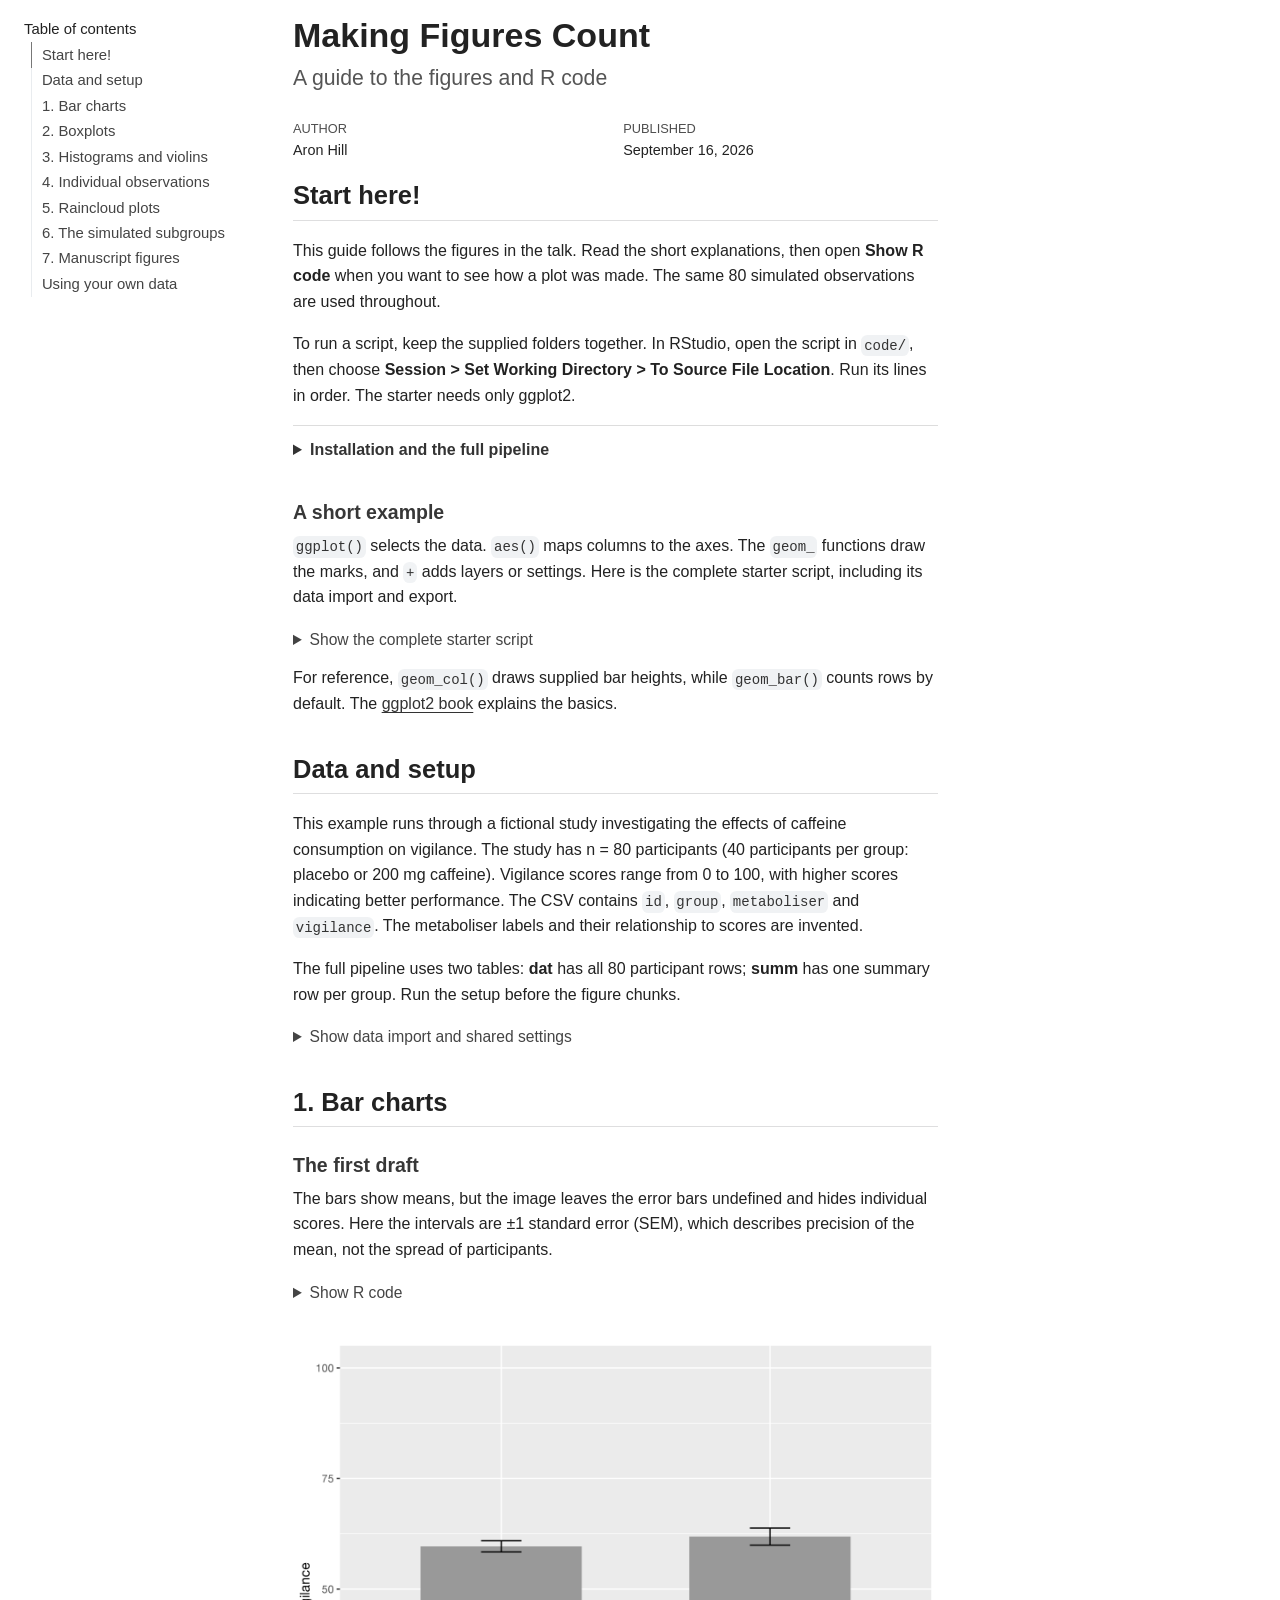
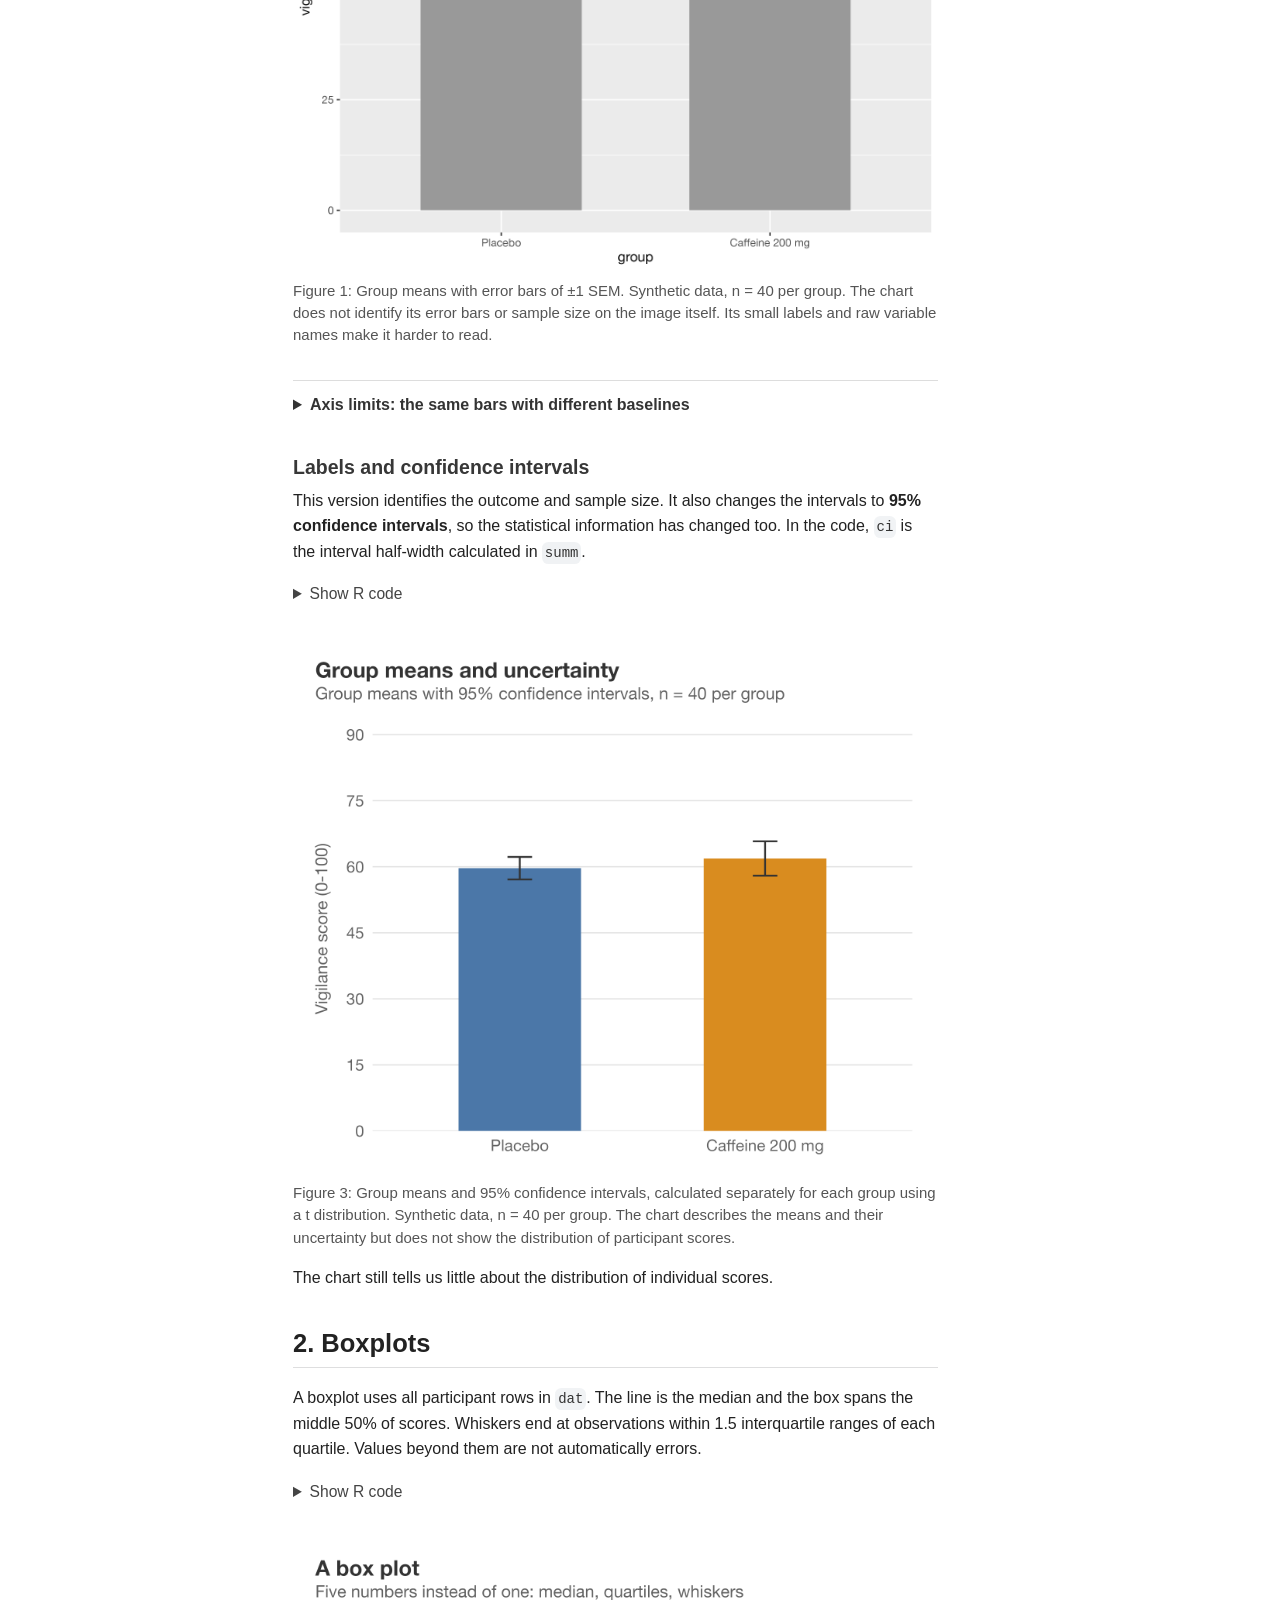
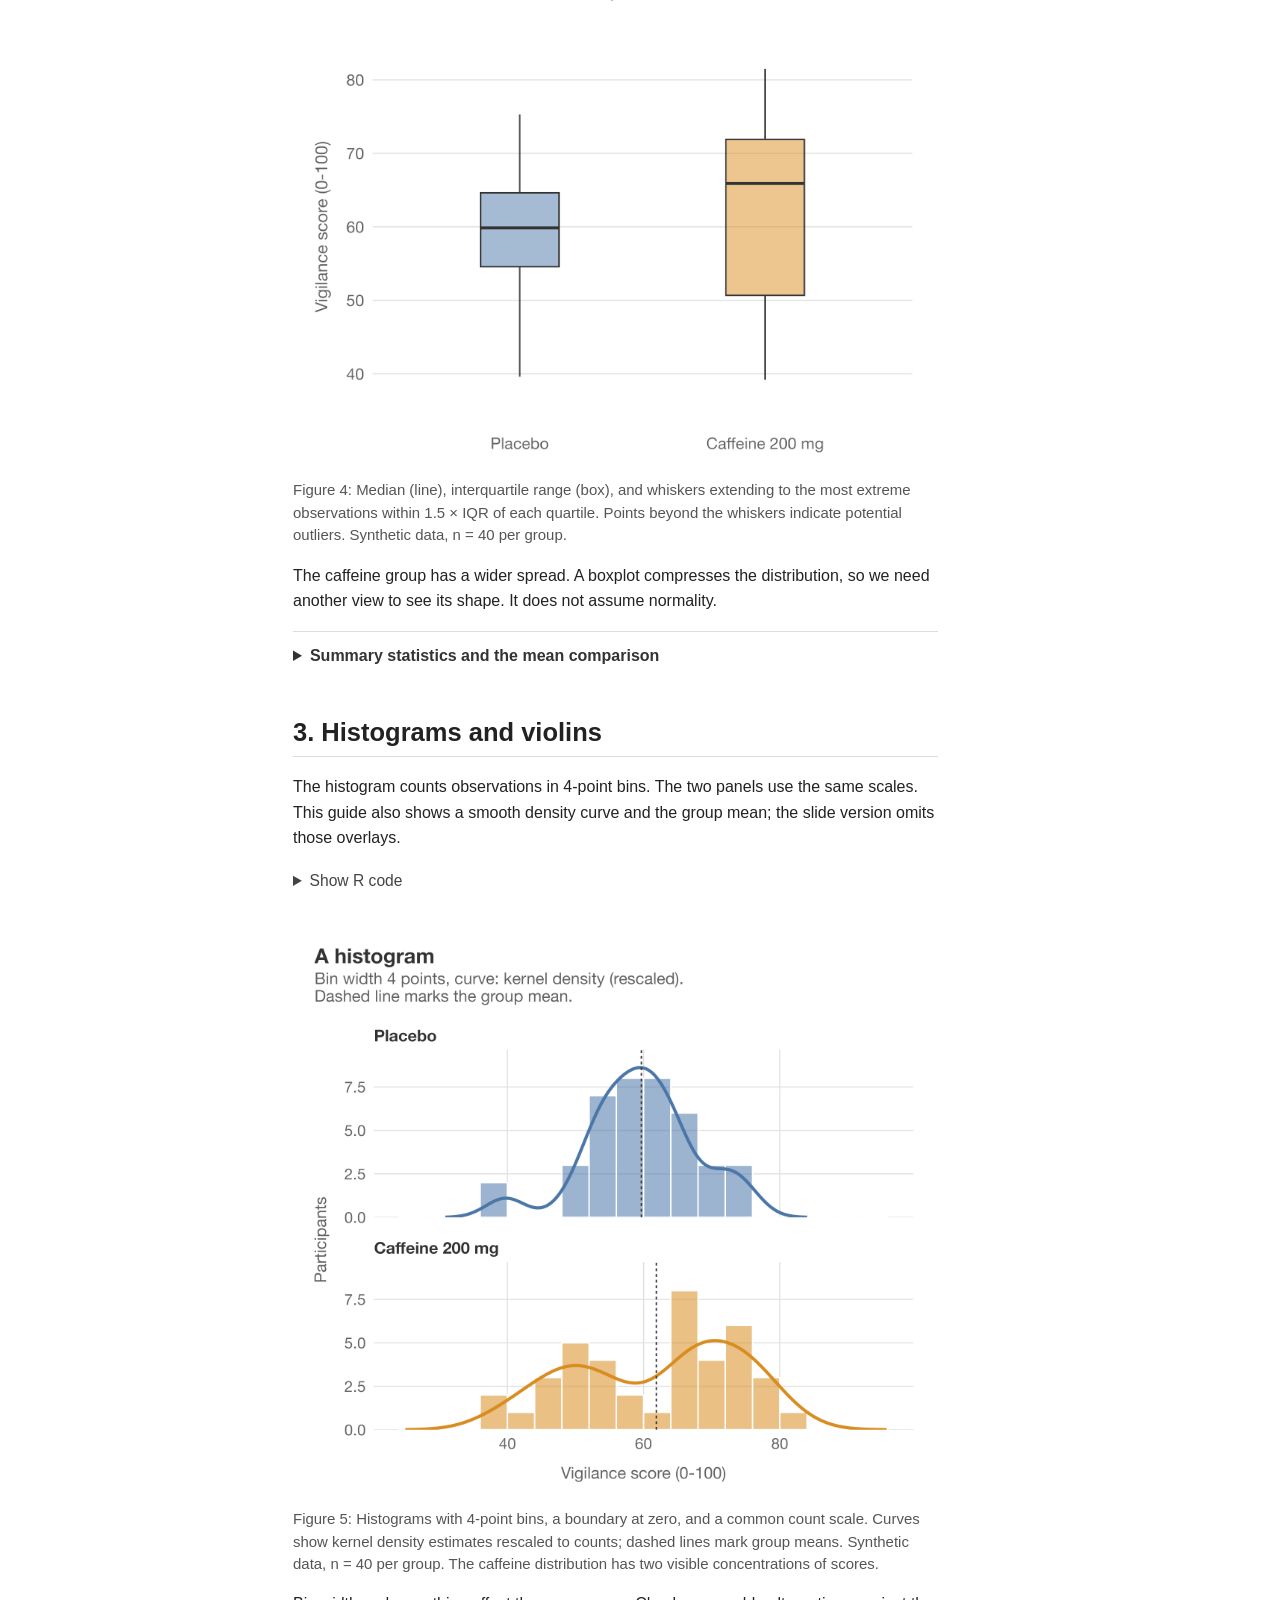
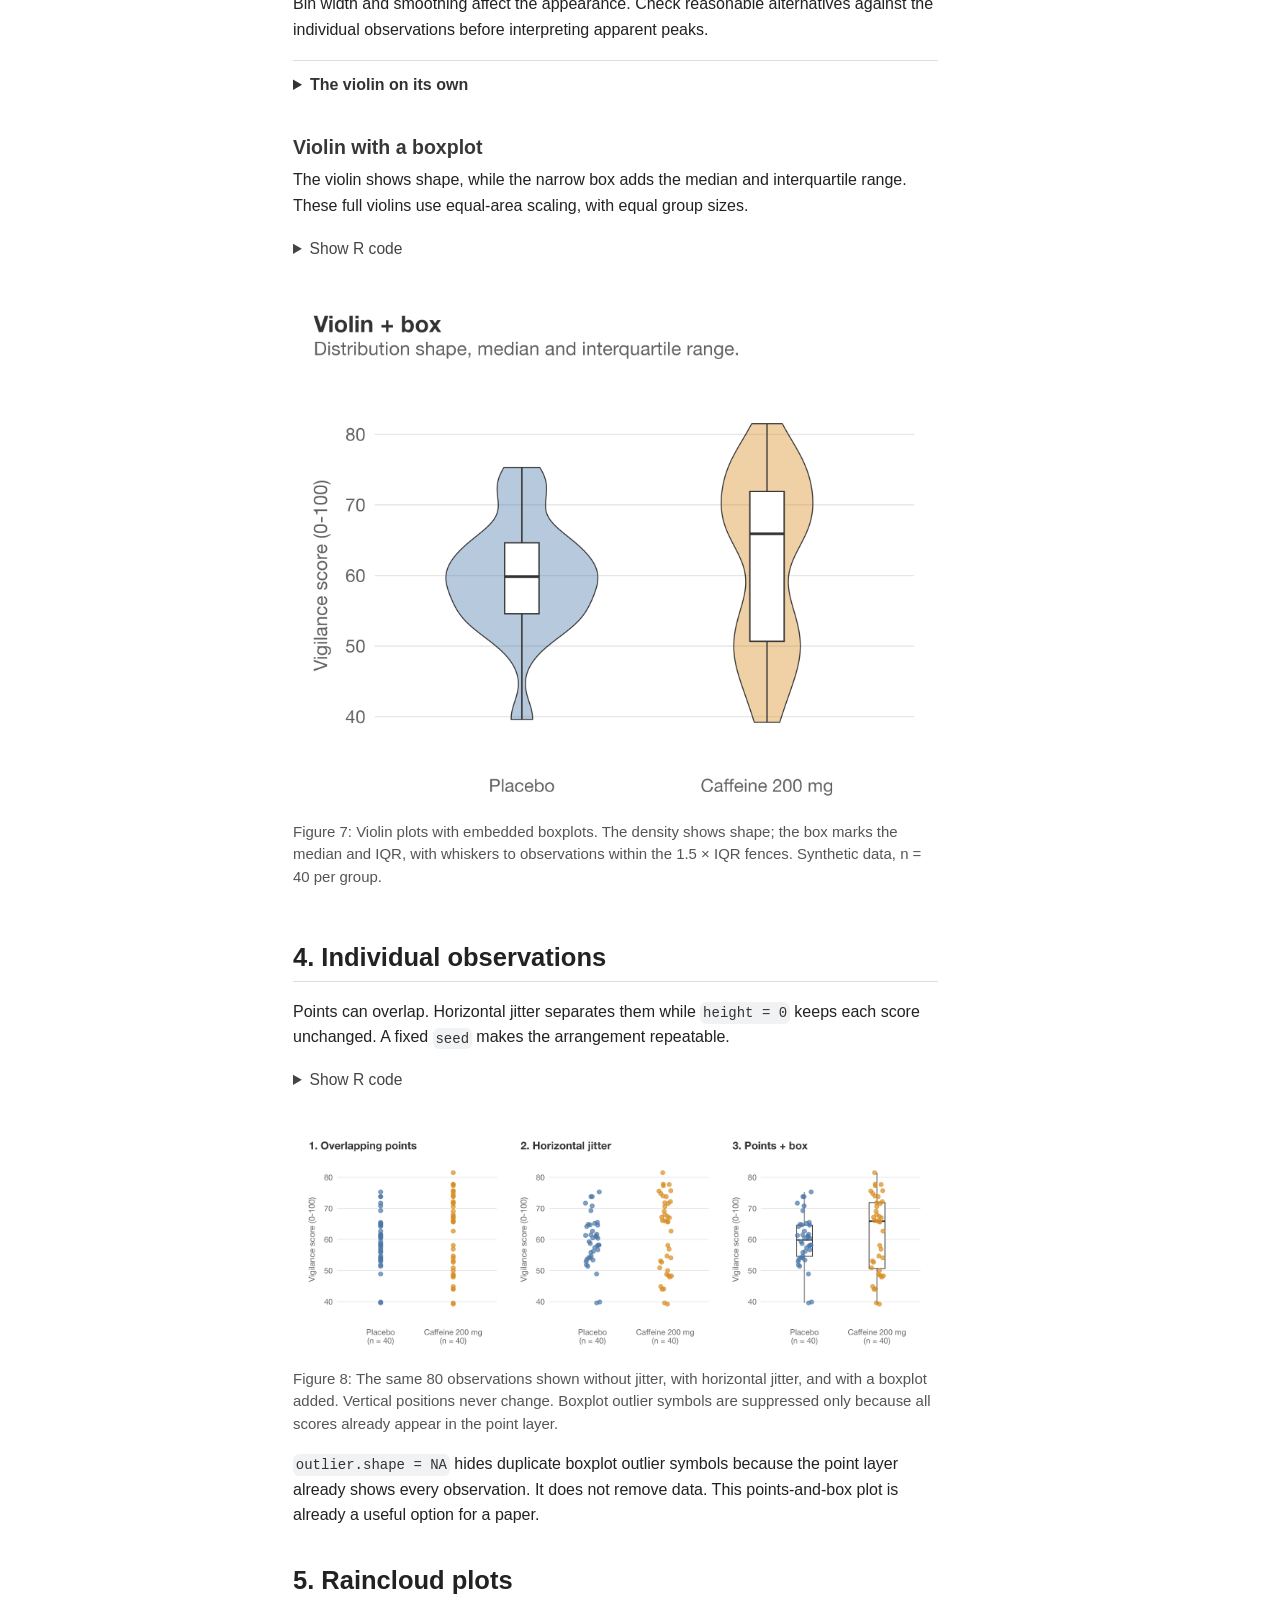
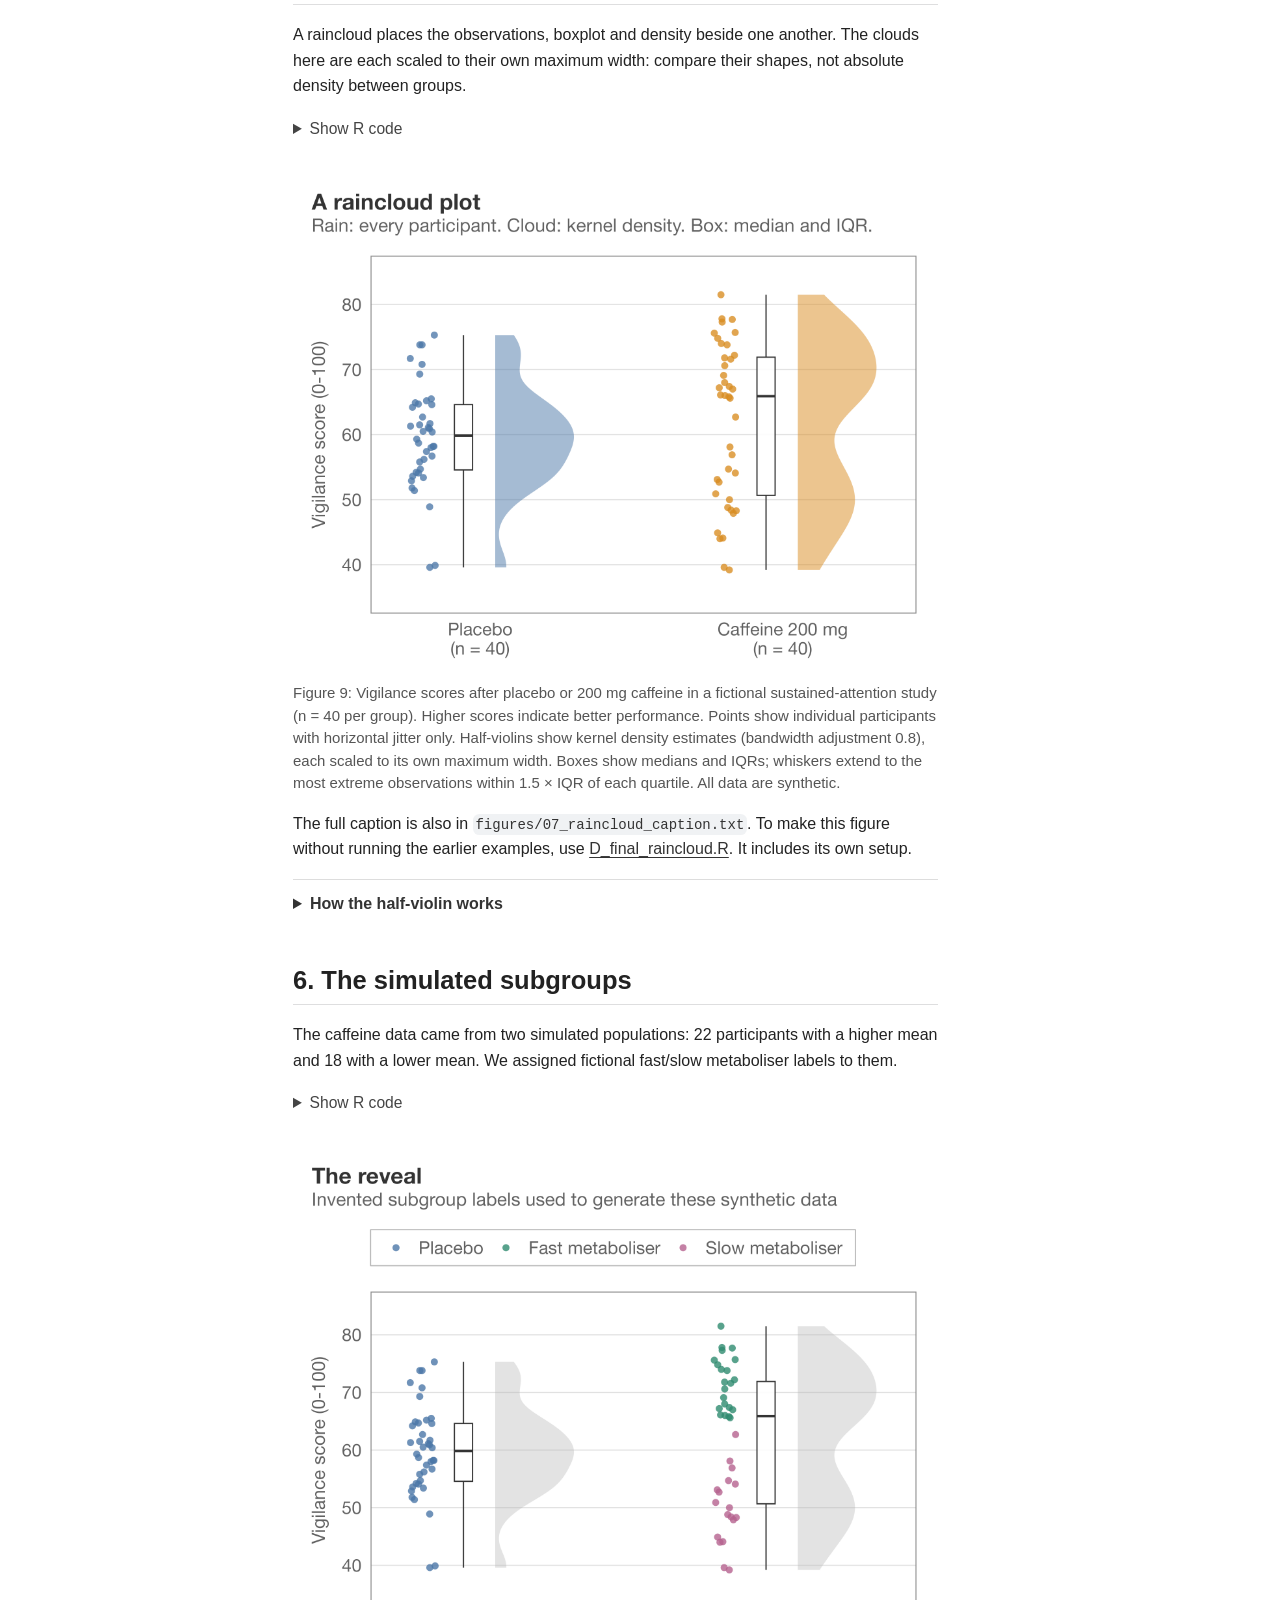
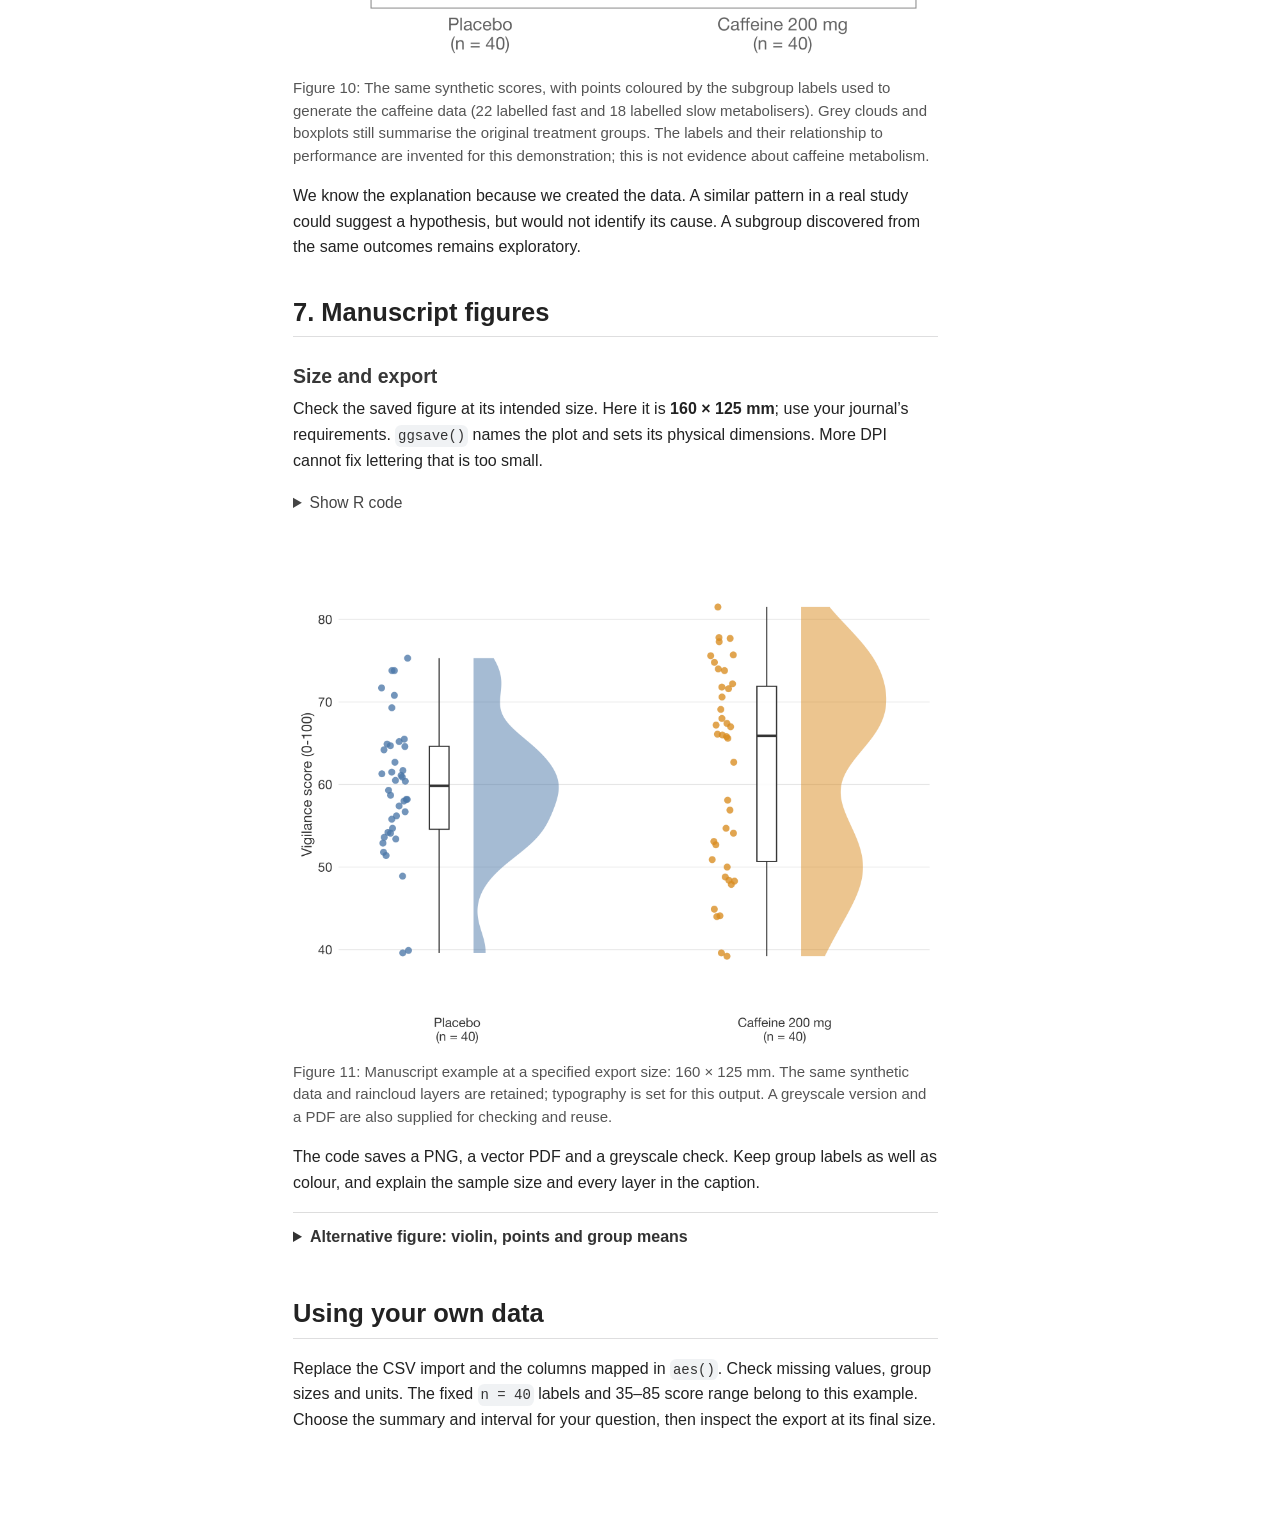
==== code/B_Figure_Pipeline.html @ 091386e8 "Add files via upload Add presentation materials and figure guide" ====
<!DOCTYPE html>
<html xmlns="http://www.w3.org/1999/xhtml" lang="en" xml:lang="en"><head>

<meta charset="utf-8">
<meta name="generator" content="quarto-1.10.18">

<meta name="viewport" content="width=device-width, initial-scale=1.0, user-scalable=yes">

<meta name="author" content="Aron Hill">
<meta name="dcterms.date" content="2026-09-16">

<title>Making Figures Count</title>
<style>

span.smallcaps{font-variant: small-caps;}
div.columns{display: flex; gap: 1.5em;}
div.column{flex: auto;}
@media screen {
div.columns{gap: min(4vw, 1.5em);}
div.column{overflow-x: auto;}
}
div.hanging-indent{margin-left: 1.5em; text-indent: -1.5em;}
ul.task-list{list-style: none;}
ul.task-list li input[type="checkbox"] {
width: 0.8em;
margin: 0 0.8em 0.2em -1em;  vertical-align: middle;
}

html { -webkit-text-size-adjust: 100%; }
pre > code.sourceCode { white-space: pre; position: relative; }
pre > code.sourceCode > span { display: inline-block; line-height: 1.25; }
pre > code.sourceCode > span:empty { height: 1.2em; }
.sourceCode { overflow: visible; }
code.sourceCode > span { color: inherit; text-decoration: inherit; }
div.sourceCode { margin: 1em 0; }
pre.sourceCode { margin: 0; }
@media screen {
div.sourceCode { overflow: auto; }
}
@media print {
pre > code.sourceCode { white-space: pre-wrap; }
pre > code.sourceCode > span { text-indent: -5em; padding-left: 5em; }
}
pre.numberSource code
{ counter-reset: source-line 0; }
pre.numberSource code > span
{ position: relative; left: -4em; counter-increment: source-line; }
pre.numberSource code > span > a:first-child::before
{ content: counter(source-line);
position: relative; left: -1em; text-align: right; vertical-align: baseline;
border: none; display: inline-block;
-webkit-touch-callout: none; -webkit-user-select: none;
-khtml-user-select: none; -moz-user-select: none;
-ms-user-select: none; user-select: none;
padding: 0 4px; width: 4em;
}
pre.numberSource { margin-left: 3em; padding-left: 4px; }
div.sourceCode
{ }
@media screen {
pre > code.sourceCode > span > a:first-child::before { text-decoration: underline; }
}
</style>


<script>/*!
 * clipboard.js v2.0.11
 * https://clipboardjs.com/
 *
 * Licensed MIT © Zeno Rocha
 */
!function(t,e){"object"==typeof exports&&"object"==typeof module?module.exports=e():"function"==typeof define&&define.amd?define([],e):"object"==typeof exports?exports.ClipboardJS=e():t.ClipboardJS=e()}(this,function(){return n={686:function(t,e,n){"use strict";n.d(e,{default:function(){return b}});var e=n(279),i=n.n(e),e=n(370),u=n.n(e),e=n(817),r=n.n(e);function c(t){try{return document.execCommand(t)}catch(t){return}}var a=function(t){t=r()(t);return c("cut"),t};function o(t,e){var n,o,t=(n=t,o="rtl"===document.documentElement.getAttribute("dir"),(t=document.createElement("textarea")).style.fontSize="12pt",t.style.border="0",t.style.padding="0",t.style.margin="0",t.style.position="absolute",t.style[o?"right":"left"]="-9999px",o=window.pageYOffset||document.documentElement.scrollTop,t.style.top="".concat(o,"px"),t.setAttribute("readonly",""),t.value=n,t);return e.container.appendChild(t),e=r()(t),c("copy"),t.remove(),e}var f=function(t){var e=1<arguments.length&&void 0!==arguments[1]?arguments[1]:{container:document.body},n="";return"string"==typeof t?n=o(t,e):t instanceof HTMLInputElement&&!["text","search","url","tel","password"].includes(null==t?void 0:t.type)?n=o(t.value,e):(n=r()(t),c("copy")),n};function l(t){return(l="function"==typeof Symbol&&"symbol"==typeof Symbol.iterator?function(t){return typeof t}:function(t){return t&&"function"==typeof Symbol&&t.constructor===Symbol&&t!==Symbol.prototype?"symbol":typeof t})(t)}var s=function(){var t=0<arguments.length&&void 0!==arguments[0]?arguments[0]:{},e=t.action,n=void 0===e?"copy":e,o=t.container,e=t.target,t=t.text;if("copy"!==n&&"cut"!==n)throw new Error('Invalid "action" value, use either "copy" or "cut"');if(void 0!==e){if(!e||"object"!==l(e)||1!==e.nodeType)throw new Error('Invalid "target" value, use a valid Element');if("copy"===n&&e.hasAttribute("disabled"))throw new Error('Invalid "target" attribute. Please use "readonly" instead of "disabled" attribute');if("cut"===n&&(e.hasAttribute("readonly")||e.hasAttribute("disabled")))throw new Error('Invalid "target" attribute. You can\'t cut text from elements with "readonly" or "disabled" attributes')}return t?f(t,{container:o}):e?"cut"===n?a(e):f(e,{container:o}):void 0};function p(t){return(p="function"==typeof Symbol&&"symbol"==typeof Symbol.iterator?function(t){return typeof t}:function(t){return t&&"function"==typeof Symbol&&t.constructor===Symbol&&t!==Symbol.prototype?"symbol":typeof t})(t)}function d(t,e){for(var n=0;n<e.length;n++){var o=e[n];o.enumerable=o.enumerable||!1,o.configurable=!0,"value"in o&&(o.writable=!0),Object.defineProperty(t,o.key,o)}}function y(t,e){return(y=Object.setPrototypeOf||function(t,e){return t.__proto__=e,t})(t,e)}function h(n){var o=function(){if("undefined"==typeof Reflect||!Reflect.construct)return!1;if(Reflect.construct.sham)return!1;if("function"==typeof Proxy)return!0;try{return Date.prototype.toString.call(Reflect.construct(Date,[],function(){})),!0}catch(t){return!1}}();return function(){var t,e=v(n);return t=o?(t=v(this).constructor,Reflect.construct(e,arguments,t)):e.apply(this,arguments),e=this,!(t=t)||"object"!==p(t)&&"function"!=typeof t?function(t){if(void 0!==t)return t;throw new ReferenceError("this hasn't been initialised - super() hasn't been called")}(e):t}}function v(t){return(v=Object.setPrototypeOf?Object.getPrototypeOf:function(t){return t.__proto__||Object.getPrototypeOf(t)})(t)}function m(t,e){t="data-clipboard-".concat(t);if(e.hasAttribute(t))return e.getAttribute(t)}var b=function(){!function(t,e){if("function"!=typeof e&&null!==e)throw new TypeError("Super expression must either be null or a function");t.prototype=Object.create(e&&e.prototype,{constructor:{value:t,writable:!0,configurable:!0}}),e&&y(t,e)}(r,i());var t,e,n,o=h(r);function r(t,e){var n;return function(t){if(!(t instanceof r))throw new TypeError("Cannot call a class as a function")}(this),(n=o.call(this)).resolveOptions(e),n.listenClick(t),n}return t=r,n=[{key:"copy",value:function(t){var e=1<arguments.length&&void 0!==arguments[1]?arguments[1]:{container:document.body};return f(t,e)}},{key:"cut",value:function(t){return a(t)}},{key:"isSupported",value:function(){var t=0<arguments.length&&void 0!==arguments[0]?arguments[0]:["copy","cut"],t="string"==typeof t?[t]:t,e=!!document.queryCommandSupported;return t.forEach(function(t){e=e&&!!document.queryCommandSupported(t)}),e}}],(e=[{key:"resolveOptions",value:function(){var t=0<arguments.length&&void 0!==arguments[0]?arguments[0]:{};this.action="function"==typeof t.action?t.action:this.defaultAction,this.target="function"==typeof t.target?t.target:this.defaultTarget,this.text="function"==typeof t.text?t.text:this.defaultText,this.container="object"===p(t.container)?t.container:document.body}},{key:"listenClick",value:function(t){var e=this;this.listener=u()(t,"click",function(t){return e.onClick(t)})}},{key:"onClick",value:function(t){var e=t.delegateTarget||t.currentTarget,n=this.action(e)||"copy",t=s({action:n,container:this.container,target:this.target(e),text:this.text(e)});this.emit(t?"success":"error",{action:n,text:t,trigger:e,clearSelection:function(){e&&e.focus(),window.getSelection().removeAllRanges()}})}},{key:"defaultAction",value:function(t){return m("action",t)}},{key:"defaultTarget",value:function(t){t=m("target",t);if(t)return document.querySelector(t)}},{key:"defaultText",value:function(t){return m("text",t)}},{key:"destroy",value:function(){this.listener.destroy()}}])&&d(t.prototype,e),n&&d(t,n),r}()},828:function(t){var e;"undefined"==typeof Element||Element.prototype.matches||((e=Element.prototype).matches=e.matchesSelector||e.mozMatchesSelector||e.msMatchesSelector||e.oMatchesSelector||e.webkitMatchesSelector),t.exports=function(t,e){for(;t&&9!==t.nodeType;){if("function"==typeof t.matches&&t.matches(e))return t;t=t.parentNode}}},438:function(t,e,n){var u=n(828);function i(t,e,n,o,r){var i=function(e,n,t,o){return function(t){t.delegateTarget=u(t.target,n),t.delegateTarget&&o.call(e,t)}}.apply(this,arguments);return t.addEventListener(n,i,r),{destroy:function(){t.removeEventListener(n,i,r)}}}t.exports=function(t,e,n,o,r){return"function"==typeof t.addEventListener?i.apply(null,arguments):"function"==typeof n?i.bind(null,document).apply(null,arguments):("string"==typeof t&&(t=document.querySelectorAll(t)),Array.prototype.map.call(t,function(t){return i(t,e,n,o,r)}))}},879:function(t,n){n.node=function(t){return void 0!==t&&t instanceof HTMLElement&&1===t.nodeType},n.nodeList=function(t){var e=Object.prototype.toString.call(t);return void 0!==t&&("[object NodeList]"===e||"[object HTMLCollection]"===e)&&"length"in t&&(0===t.length||n.node(t[0]))},n.string=function(t){return"string"==typeof t||t instanceof String},n.fn=function(t){return"[object Function]"===Object.prototype.toString.call(t)}},370:function(t,e,n){var f=n(879),l=n(438);t.exports=function(t,e,n){if(!t&&!e&&!n)throw new Error("Missing required arguments");if(!f.string(e))throw new TypeError("Second argument must be a String");if(!f.fn(n))throw new TypeError("Third argument must be a Function");if(f.node(t))return c=e,a=n,(u=t).addEventListener(c,a),{destroy:function(){u.removeEventListener(c,a)}};if(f.nodeList(t))return o=t,r=e,i=n,Array.prototype.forEach.call(o,function(t){t.addEventListener(r,i)}),{destroy:function(){Array.prototype.forEach.call(o,function(t){t.removeEventListener(r,i)})}};if(f.string(t))return t=t,e=e,n=n,l(document.body,t,e,n);throw new TypeError("First argument must be a String, HTMLElement, HTMLCollection, or NodeList");var o,r,i,u,c,a}},817:function(t){t.exports=function(t){var e,n="SELECT"===t.nodeName?(t.focus(),t.value):"INPUT"===t.nodeName||"TEXTAREA"===t.nodeName?((e=t.hasAttribute("readonly"))||t.setAttribute("readonly",""),t.select(),t.setSelectionRange(0,t.value.length),e||t.removeAttribute("readonly"),t.value):(t.hasAttribute("contenteditable")&&t.focus(),n=window.getSelection(),(e=document.createRange()).selectNodeContents(t),n.removeAllRanges(),n.addRange(e),n.toString());return n}},279:function(t){function e(){}e.prototype={on:function(t,e,n){var o=this.e||(this.e={});return(o[t]||(o[t]=[])).push({fn:e,ctx:n}),this},once:function(t,e,n){var o=this;function r(){o.off(t,r),e.apply(n,arguments)}return r._=e,this.on(t,r,n)},emit:function(t){for(var e=[].slice.call(arguments,1),n=((this.e||(this.e={}))[t]||[]).slice(),o=0,r=n.length;o<r;o++)n[o].fn.apply(n[o].ctx,e);return this},off:function(t,e){var n=this.e||(this.e={}),o=n[t],r=[];if(o&&e)for(var i=0,u=o.length;i<u;i++)o[i].fn!==e&&o[i].fn._!==e&&r.push(o[i]);return r.length?n[t]=r:delete n[t],this}},t.exports=e,t.exports.TinyEmitter=e}},r={},o.n=function(t){var e=t&&t.__esModule?function(){return t.default}:function(){return t};return o.d(e,{a:e}),e},o.d=function(t,e){for(var n in e)o.o(e,n)&&!o.o(t,n)&&Object.defineProperty(t,n,{enumerable:!0,get:e[n]})},o.o=function(t,e){return Object.prototype.hasOwnProperty.call(t,e)},o(686).default;function o(t){if(r[t])return r[t].exports;var e=r[t]={exports:{}};return n[t](e,e.exports,o),e.exports}var n,r});</script>
<script src="[data-uri]" type="module"></script>
<script src="[data-uri]" type="module"></script>
<script>/**
 * @popperjs/core v2.11.7 - MIT License
 */

!function(e,t){"object"==typeof exports&&"undefined"!=typeof module?t(exports):"function"==typeof define&&define.amd?define(["exports"],t):t((e="undefined"!=typeof globalThis?globalThis:e||self).Popper={})}(this,(function(e){"use strict";function t(e){if(null==e)return window;if("[object Window]"!==e.toString()){var t=e.ownerDocument;return t&&t.defaultView||window}return e}function n(e){return e instanceof t(e).Element||e instanceof Element}function r(e){return e instanceof t(e).HTMLElement||e instanceof HTMLElement}function o(e){return"undefined"!=typeof ShadowRoot&&(e instanceof t(e).ShadowRoot||e instanceof ShadowRoot)}var i=Math.max,a=Math.min,s=Math.round;function f(){var e=navigator.userAgentData;return null!=e&&e.brands&&Array.isArray(e.brands)?e.brands.map((function(e){return e.brand+"/"+e.version})).join(" "):navigator.userAgent}function c(){return!/^((?!chrome|android).)*safari/i.test(f())}function p(e,o,i){void 0===o&&(o=!1),void 0===i&&(i=!1);var a=e.getBoundingClientRect(),f=1,p=1;o&&r(e)&&(f=e.offsetWidth>0&&s(a.width)/e.offsetWidth||1,p=e.offsetHeight>0&&s(a.height)/e.offsetHeight||1);var u=(n(e)?t(e):window).visualViewport,l=!c()&&i,d=(a.left+(l&&u?u.offsetLeft:0))/f,h=(a.top+(l&&u?u.offsetTop:0))/p,m=a.width/f,v=a.height/p;return{width:m,height:v,top:h,right:d+m,bottom:h+v,left:d,x:d,y:h}}function u(e){var n=t(e);return{scrollLeft:n.pageXOffset,scrollTop:n.pageYOffset}}function l(e){return e?(e.nodeName||"").toLowerCase():null}function d(e){return((n(e)?e.ownerDocument:e.document)||window.document).documentElement}function h(e){return p(d(e)).left+u(e).scrollLeft}function m(e){return t(e).getComputedStyle(e)}function v(e){var t=m(e),n=t.overflow,r=t.overflowX,o=t.overflowY;return/auto|scroll|overlay|hidden/.test(n+o+r)}function y(e,n,o){void 0===o&&(o=!1);var i,a,f=r(n),c=r(n)&&function(e){var t=e.getBoundingClientRect(),n=s(t.width)/e.offsetWidth||1,r=s(t.height)/e.offsetHeight||1;return 1!==n||1!==r}(n),m=d(n),y=p(e,c,o),g={scrollLeft:0,scrollTop:0},b={x:0,y:0};return(f||!f&&!o)&&(("body"!==l(n)||v(m))&&(g=(i=n)!==t(i)&&r(i)?{scrollLeft:(a=i).scrollLeft,scrollTop:a.scrollTop}:u(i)),r(n)?((b=p(n,!0)).x+=n.clientLeft,b.y+=n.clientTop):m&&(b.x=h(m))),{x:y.left+g.scrollLeft-b.x,y:y.top+g.scrollTop-b.y,width:y.width,height:y.height}}function g(e){var t=p(e),n=e.offsetWidth,r=e.offsetHeight;return Math.abs(t.width-n)<=1&&(n=t.width),Math.abs(t.height-r)<=1&&(r=t.height),{x:e.offsetLeft,y:e.offsetTop,width:n,height:r}}function b(e){return"html"===l(e)?e:e.assignedSlot||e.parentNode||(o(e)?e.host:null)||d(e)}function x(e){return["html","body","#document"].indexOf(l(e))>=0?e.ownerDocument.body:r(e)&&v(e)?e:x(b(e))}function w(e,n){var r;void 0===n&&(n=[]);var o=x(e),i=o===(null==(r=e.ownerDocument)?void 0:r.body),a=t(o),s=i?[a].concat(a.visualViewport||[],v(o)?o:[]):o,f=n.concat(s);return i?f:f.concat(w(b(s)))}function O(e){return["table","td","th"].indexOf(l(e))>=0}function j(e){return r(e)&&"fixed"!==m(e).position?e.offsetParent:null}function E(e){for(var n=t(e),i=j(e);i&&O(i)&&"static"===m(i).position;)i=j(i);return i&&("html"===l(i)||"body"===l(i)&&"static"===m(i).position)?n:i||function(e){var t=/firefox/i.test(f());if(/Trident/i.test(f())&&r(e)&&"fixed"===m(e).position)return null;var n=b(e);for(o(n)&&(n=n.host);r(n)&&["html","body"].indexOf(l(n))<0;){var i=m(n);if("none"!==i.transform||"none"!==i.perspective||"paint"===i.contain||-1!==["transform","perspective"].indexOf(i.willChange)||t&&"filter"===i.willChange||t&&i.filter&&"none"!==i.filter)return n;n=n.parentNode}return null}(e)||n}var D="top",A="bottom",L="right",P="left",M="auto",k=[D,A,L,P],W="start",B="end",H="viewport",T="popper",R=k.reduce((function(e,t){return e.concat([t+"-"+W,t+"-"+B])}),[]),S=[].concat(k,[M]).reduce((function(e,t){return e.concat([t,t+"-"+W,t+"-"+B])}),[]),V=["beforeRead","read","afterRead","beforeMain","main","afterMain","beforeWrite","write","afterWrite"];function q(e){var t=new Map,n=new Set,r=[];function o(e){n.add(e.name),[].concat(e.requires||[],e.requiresIfExists||[]).forEach((function(e){if(!n.has(e)){var r=t.get(e);r&&o(r)}})),r.push(e)}return e.forEach((function(e){t.set(e.name,e)})),e.forEach((function(e){n.has(e.name)||o(e)})),r}function C(e){return e.split("-")[0]}function N(e,t){var n=t.getRootNode&&t.getRootNode();if(e.contains(t))return!0;if(n&&o(n)){var r=t;do{if(r&&e.isSameNode(r))return!0;r=r.parentNode||r.host}while(r)}return!1}function I(e){return Object.assign({},e,{left:e.x,top:e.y,right:e.x+e.width,bottom:e.y+e.height})}function _(e,r,o){return r===H?I(function(e,n){var r=t(e),o=d(e),i=r.visualViewport,a=o.clientWidth,s=o.clientHeight,f=0,p=0;if(i){a=i.width,s=i.height;var u=c();(u||!u&&"fixed"===n)&&(f=i.offsetLeft,p=i.offsetTop)}return{width:a,height:s,x:f+h(e),y:p}}(e,o)):n(r)?function(e,t){var n=p(e,!1,"fixed"===t);return n.top=n.top+e.clientTop,n.left=n.left+e.clientLeft,n.bottom=n.top+e.clientHeight,n.right=n.left+e.clientWidth,n.width=e.clientWidth,n.height=e.clientHeight,n.x=n.left,n.y=n.top,n}(r,o):I(function(e){var t,n=d(e),r=u(e),o=null==(t=e.ownerDocument)?void 0:t.body,a=i(n.scrollWidth,n.clientWidth,o?o.scrollWidth:0,o?o.clientWidth:0),s=i(n.scrollHeight,n.clientHeight,o?o.scrollHeight:0,o?o.clientHeight:0),f=-r.scrollLeft+h(e),c=-r.scrollTop;return"rtl"===m(o||n).direction&&(f+=i(n.clientWidth,o?o.clientWidth:0)-a),{width:a,height:s,x:f,y:c}}(d(e)))}function F(e,t,o,s){var f="clippingParents"===t?function(e){var t=w(b(e)),o=["absolute","fixed"].indexOf(m(e).position)>=0&&r(e)?E(e):e;return n(o)?t.filter((function(e){return n(e)&&N(e,o)&&"body"!==l(e)})):[]}(e):[].concat(t),c=[].concat(f,[o]),p=c[0],u=c.reduce((function(t,n){var r=_(e,n,s);return t.top=i(r.top,t.top),t.right=a(r.right,t.right),t.bottom=a(r.bottom,t.bottom),t.left=i(r.left,t.left),t}),_(e,p,s));return u.width=u.right-u.left,u.height=u.bottom-u.top,u.x=u.left,u.y=u.top,u}function U(e){return e.split("-")[1]}function z(e){return["top","bottom"].indexOf(e)>=0?"x":"y"}function X(e){var t,n=e.reference,r=e.element,o=e.placement,i=o?C(o):null,a=o?U(o):null,s=n.x+n.width/2-r.width/2,f=n.y+n.height/2-r.height/2;switch(i){case D:t={x:s,y:n.y-r.height};break;case A:t={x:s,y:n.y+n.height};break;case L:t={x:n.x+n.width,y:f};break;case P:t={x:n.x-r.width,y:f};break;default:t={x:n.x,y:n.y}}var c=i?z(i):null;if(null!=c){var p="y"===c?"height":"width";switch(a){case W:t[c]=t[c]-(n[p]/2-r[p]/2);break;case B:t[c]=t[c]+(n[p]/2-r[p]/2)}}return t}function Y(e){return Object.assign({},{top:0,right:0,bottom:0,left:0},e)}function G(e,t){return t.reduce((function(t,n){return t[n]=e,t}),{})}function J(e,t){void 0===t&&(t={});var r=t,o=r.placement,i=void 0===o?e.placement:o,a=r.strategy,s=void 0===a?e.strategy:a,f=r.boundary,c=void 0===f?"clippingParents":f,u=r.rootBoundary,l=void 0===u?H:u,h=r.elementContext,m=void 0===h?T:h,v=r.altBoundary,y=void 0!==v&&v,g=r.padding,b=void 0===g?0:g,x=Y("number"!=typeof b?b:G(b,k)),w=m===T?"reference":T,O=e.rects.popper,j=e.elements[y?w:m],E=F(n(j)?j:j.contextElement||d(e.elements.popper),c,l,s),P=p(e.elements.reference),M=X({reference:P,element:O,strategy:"absolute",placement:i}),W=I(Object.assign({},O,M)),B=m===T?W:P,R={top:E.top-B.top+x.top,bottom:B.bottom-E.bottom+x.bottom,left:E.left-B.left+x.left,right:B.right-E.right+x.right},S=e.modifiersData.offset;if(m===T&&S){var V=S[i];Object.keys(R).forEach((function(e){var t=[L,A].indexOf(e)>=0?1:-1,n=[D,A].indexOf(e)>=0?"y":"x";R[e]+=V[n]*t}))}return R}var K={placement:"bottom",modifiers:[],strategy:"absolute"};function Q(){for(var e=arguments.length,t=new Array(e),n=0;n<e;n++)t[n]=arguments[n];return!t.some((function(e){return!(e&&"function"==typeof e.getBoundingClientRect)}))}function Z(e){void 0===e&&(e={});var t=e,r=t.defaultModifiers,o=void 0===r?[]:r,i=t.defaultOptions,a=void 0===i?K:i;return function(e,t,r){void 0===r&&(r=a);var i,s,f={placement:"bottom",orderedModifiers:[],options:Object.assign({},K,a),modifiersData:{},elements:{reference:e,popper:t},attributes:{},styles:{}},c=[],p=!1,u={state:f,setOptions:function(r){var i="function"==typeof r?r(f.options):r;l(),f.options=Object.assign({},a,f.options,i),f.scrollParents={reference:n(e)?w(e):e.contextElement?w(e.contextElement):[],popper:w(t)};var s,p,d=function(e){var t=q(e);return V.reduce((function(e,n){return e.concat(t.filter((function(e){return e.phase===n})))}),[])}((s=[].concat(o,f.options.modifiers),p=s.reduce((function(e,t){var n=e[t.name];return e[t.name]=n?Object.assign({},n,t,{options:Object.assign({},n.options,t.options),data:Object.assign({},n.data,t.data)}):t,e}),{}),Object.keys(p).map((function(e){return p[e]}))));return f.orderedModifiers=d.filter((function(e){return e.enabled})),f.orderedModifiers.forEach((function(e){var t=e.name,n=e.options,r=void 0===n?{}:n,o=e.effect;if("function"==typeof o){var i=o({state:f,name:t,instance:u,options:r}),a=function(){};c.push(i||a)}})),u.update()},forceUpdate:function(){if(!p){var e=f.elements,t=e.reference,n=e.popper;if(Q(t,n)){f.rects={reference:y(t,E(n),"fixed"===f.options.strategy),popper:g(n)},f.reset=!1,f.placement=f.options.placement,f.orderedModifiers.forEach((function(e){return f.modifiersData[e.name]=Object.assign({},e.data)}));for(var r=0;r<f.orderedModifiers.length;r++)if(!0!==f.reset){var o=f.orderedModifiers[r],i=o.fn,a=o.options,s=void 0===a?{}:a,c=o.name;"function"==typeof i&&(f=i({state:f,options:s,name:c,instance:u})||f)}else f.reset=!1,r=-1}}},update:(i=function(){return new Promise((function(e){u.forceUpdate(),e(f)}))},function(){return s||(s=new Promise((function(e){Promise.resolve().then((function(){s=void 0,e(i())}))}))),s}),destroy:function(){l(),p=!0}};if(!Q(e,t))return u;function l(){c.forEach((function(e){return e()})),c=[]}return u.setOptions(r).then((function(e){!p&&r.onFirstUpdate&&r.onFirstUpdate(e)})),u}}var $={passive:!0};var ee={name:"eventListeners",enabled:!0,phase:"write",fn:function(){},effect:function(e){var n=e.state,r=e.instance,o=e.options,i=o.scroll,a=void 0===i||i,s=o.resize,f=void 0===s||s,c=t(n.elements.popper),p=[].concat(n.scrollParents.reference,n.scrollParents.popper);return a&&p.forEach((function(e){e.addEventListener("scroll",r.update,$)})),f&&c.addEventListener("resize",r.update,$),function(){a&&p.forEach((function(e){e.removeEventListener("scroll",r.update,$)})),f&&c.removeEventListener("resize",r.update,$)}},data:{}};var te={name:"popperOffsets",enabled:!0,phase:"read",fn:function(e){var t=e.state,n=e.name;t.modifiersData[n]=X({reference:t.rects.reference,element:t.rects.popper,strategy:"absolute",placement:t.placement})},data:{}},ne={top:"auto",right:"auto",bottom:"auto",left:"auto"};function re(e){var n,r=e.popper,o=e.popperRect,i=e.placement,a=e.variation,f=e.offsets,c=e.position,p=e.gpuAcceleration,u=e.adaptive,l=e.roundOffsets,h=e.isFixed,v=f.x,y=void 0===v?0:v,g=f.y,b=void 0===g?0:g,x="function"==typeof l?l({x:y,y:b}):{x:y,y:b};y=x.x,b=x.y;var w=f.hasOwnProperty("x"),O=f.hasOwnProperty("y"),j=P,M=D,k=window;if(u){var W=E(r),H="clientHeight",T="clientWidth";if(W===t(r)&&"static"!==m(W=d(r)).position&&"absolute"===c&&(H="scrollHeight",T="scrollWidth"),W=W,i===D||(i===P||i===L)&&a===B)M=A,b-=(h&&W===k&&k.visualViewport?k.visualViewport.height:W[H])-o.height,b*=p?1:-1;if(i===P||(i===D||i===A)&&a===B)j=L,y-=(h&&W===k&&k.visualViewport?k.visualViewport.width:W[T])-o.width,y*=p?1:-1}var R,S=Object.assign({position:c},u&&ne),V=!0===l?function(e,t){var n=e.x,r=e.y,o=t.devicePixelRatio||1;return{x:s(n*o)/o||0,y:s(r*o)/o||0}}({x:y,y:b},t(r)):{x:y,y:b};return y=V.x,b=V.y,p?Object.assign({},S,((R={})[M]=O?"0":"",R[j]=w?"0":"",R.transform=(k.devicePixelRatio||1)<=1?"translate("+y+"px, "+b+"px)":"translate3d("+y+"px, "+b+"px, 0)",R)):Object.assign({},S,((n={})[M]=O?b+"px":"",n[j]=w?y+"px":"",n.transform="",n))}var oe={name:"computeStyles",enabled:!0,phase:"beforeWrite",fn:function(e){var t=e.state,n=e.options,r=n.gpuAcceleration,o=void 0===r||r,i=n.adaptive,a=void 0===i||i,s=n.roundOffsets,f=void 0===s||s,c={placement:C(t.placement),variation:U(t.placement),popper:t.elements.popper,popperRect:t.rects.popper,gpuAcceleration:o,isFixed:"fixed"===t.options.strategy};null!=t.modifiersData.popperOffsets&&(t.styles.popper=Object.assign({},t.styles.popper,re(Object.assign({},c,{offsets:t.modifiersData.popperOffsets,position:t.options.strategy,adaptive:a,roundOffsets:f})))),null!=t.modifiersData.arrow&&(t.styles.arrow=Object.assign({},t.styles.arrow,re(Object.assign({},c,{offsets:t.modifiersData.arrow,position:"absolute",adaptive:!1,roundOffsets:f})))),t.attributes.popper=Object.assign({},t.attributes.popper,{"data-popper-placement":t.placement})},data:{}};var ie={name:"applyStyles",enabled:!0,phase:"write",fn:function(e){var t=e.state;Object.keys(t.elements).forEach((function(e){var n=t.styles[e]||{},o=t.attributes[e]||{},i=t.elements[e];r(i)&&l(i)&&(Object.assign(i.style,n),Object.keys(o).forEach((function(e){var t=o[e];!1===t?i.removeAttribute(e):i.setAttribute(e,!0===t?"":t)})))}))},effect:function(e){var t=e.state,n={popper:{position:t.options.strategy,left:"0",top:"0",margin:"0"},arrow:{position:"absolute"},reference:{}};return Object.assign(t.elements.popper.style,n.popper),t.styles=n,t.elements.arrow&&Object.assign(t.elements.arrow.style,n.arrow),function(){Object.keys(t.elements).forEach((function(e){var o=t.elements[e],i=t.attributes[e]||{},a=Object.keys(t.styles.hasOwnProperty(e)?t.styles[e]:n[e]).reduce((function(e,t){return e[t]="",e}),{});r(o)&&l(o)&&(Object.assign(o.style,a),Object.keys(i).forEach((function(e){o.removeAttribute(e)})))}))}},requires:["computeStyles"]};var ae={name:"offset",enabled:!0,phase:"main",requires:["popperOffsets"],fn:function(e){var t=e.state,n=e.options,r=e.name,o=n.offset,i=void 0===o?[0,0]:o,a=S.reduce((function(e,n){return e[n]=function(e,t,n){var r=C(e),o=[P,D].indexOf(r)>=0?-1:1,i="function"==typeof n?n(Object.assign({},t,{placement:e})):n,a=i[0],s=i[1];return a=a||0,s=(s||0)*o,[P,L].indexOf(r)>=0?{x:s,y:a}:{x:a,y:s}}(n,t.rects,i),e}),{}),s=a[t.placement],f=s.x,c=s.y;null!=t.modifiersData.popperOffsets&&(t.modifiersData.popperOffsets.x+=f,t.modifiersData.popperOffsets.y+=c),t.modifiersData[r]=a}},se={left:"right",right:"left",bottom:"top",top:"bottom"};function fe(e){return e.replace(/left|right|bottom|top/g,(function(e){return se[e]}))}var ce={start:"end",end:"start"};function pe(e){return e.replace(/start|end/g,(function(e){return ce[e]}))}function ue(e,t){void 0===t&&(t={});var n=t,r=n.placement,o=n.boundary,i=n.rootBoundary,a=n.padding,s=n.flipVariations,f=n.allowedAutoPlacements,c=void 0===f?S:f,p=U(r),u=p?s?R:R.filter((function(e){return U(e)===p})):k,l=u.filter((function(e){return c.indexOf(e)>=0}));0===l.length&&(l=u);var d=l.reduce((function(t,n){return t[n]=J(e,{placement:n,boundary:o,rootBoundary:i,padding:a})[C(n)],t}),{});return Object.keys(d).sort((function(e,t){return d[e]-d[t]}))}var le={name:"flip",enabled:!0,phase:"main",fn:function(e){var t=e.state,n=e.options,r=e.name;if(!t.modifiersData[r]._skip){for(var o=n.mainAxis,i=void 0===o||o,a=n.altAxis,s=void 0===a||a,f=n.fallbackPlacements,c=n.padding,p=n.boundary,u=n.rootBoundary,l=n.altBoundary,d=n.flipVariations,h=void 0===d||d,m=n.allowedAutoPlacements,v=t.options.placement,y=C(v),g=f||(y===v||!h?[fe(v)]:function(e){if(C(e)===M)return[];var t=fe(e);return[pe(e),t,pe(t)]}(v)),b=[v].concat(g).reduce((function(e,n){return e.concat(C(n)===M?ue(t,{placement:n,boundary:p,rootBoundary:u,padding:c,flipVariations:h,allowedAutoPlacements:m}):n)}),[]),x=t.rects.reference,w=t.rects.popper,O=new Map,j=!0,E=b[0],k=0;k<b.length;k++){var B=b[k],H=C(B),T=U(B)===W,R=[D,A].indexOf(H)>=0,S=R?"width":"height",V=J(t,{placement:B,boundary:p,rootBoundary:u,altBoundary:l,padding:c}),q=R?T?L:P:T?A:D;x[S]>w[S]&&(q=fe(q));var N=fe(q),I=[];if(i&&I.push(V[H]<=0),s&&I.push(V[q]<=0,V[N]<=0),I.every((function(e){return e}))){E=B,j=!1;break}O.set(B,I)}if(j)for(var _=function(e){var t=b.find((function(t){var n=O.get(t);if(n)return n.slice(0,e).every((function(e){return e}))}));if(t)return E=t,"break"},F=h?3:1;F>0;F--){if("break"===_(F))break}t.placement!==E&&(t.modifiersData[r]._skip=!0,t.placement=E,t.reset=!0)}},requiresIfExists:["offset"],data:{_skip:!1}};function de(e,t,n){return i(e,a(t,n))}var he={name:"preventOverflow",enabled:!0,phase:"main",fn:function(e){var t=e.state,n=e.options,r=e.name,o=n.mainAxis,s=void 0===o||o,f=n.altAxis,c=void 0!==f&&f,p=n.boundary,u=n.rootBoundary,l=n.altBoundary,d=n.padding,h=n.tether,m=void 0===h||h,v=n.tetherOffset,y=void 0===v?0:v,b=J(t,{boundary:p,rootBoundary:u,padding:d,altBoundary:l}),x=C(t.placement),w=U(t.placement),O=!w,j=z(x),M="x"===j?"y":"x",k=t.modifiersData.popperOffsets,B=t.rects.reference,H=t.rects.popper,T="function"==typeof y?y(Object.assign({},t.rects,{placement:t.placement})):y,R="number"==typeof T?{mainAxis:T,altAxis:T}:Object.assign({mainAxis:0,altAxis:0},T),S=t.modifiersData.offset?t.modifiersData.offset[t.placement]:null,V={x:0,y:0};if(k){if(s){var q,N="y"===j?D:P,I="y"===j?A:L,_="y"===j?"height":"width",F=k[j],X=F+b[N],Y=F-b[I],G=m?-H[_]/2:0,K=w===W?B[_]:H[_],Q=w===W?-H[_]:-B[_],Z=t.elements.arrow,$=m&&Z?g(Z):{width:0,height:0},ee=t.modifiersData["arrow#persistent"]?t.modifiersData["arrow#persistent"].padding:{top:0,right:0,bottom:0,left:0},te=ee[N],ne=ee[I],re=de(0,B[_],$[_]),oe=O?B[_]/2-G-re-te-R.mainAxis:K-re-te-R.mainAxis,ie=O?-B[_]/2+G+re+ne+R.mainAxis:Q+re+ne+R.mainAxis,ae=t.elements.arrow&&E(t.elements.arrow),se=ae?"y"===j?ae.clientTop||0:ae.clientLeft||0:0,fe=null!=(q=null==S?void 0:S[j])?q:0,ce=F+ie-fe,pe=de(m?a(X,F+oe-fe-se):X,F,m?i(Y,ce):Y);k[j]=pe,V[j]=pe-F}if(c){var ue,le="x"===j?D:P,he="x"===j?A:L,me=k[M],ve="y"===M?"height":"width",ye=me+b[le],ge=me-b[he],be=-1!==[D,P].indexOf(x),xe=null!=(ue=null==S?void 0:S[M])?ue:0,we=be?ye:me-B[ve]-H[ve]-xe+R.altAxis,Oe=be?me+B[ve]+H[ve]-xe-R.altAxis:ge,je=m&&be?function(e,t,n){var r=de(e,t,n);return r>n?n:r}(we,me,Oe):de(m?we:ye,me,m?Oe:ge);k[M]=je,V[M]=je-me}t.modifiersData[r]=V}},requiresIfExists:["offset"]};var me={name:"arrow",enabled:!0,phase:"main",fn:function(e){var t,n=e.state,r=e.name,o=e.options,i=n.elements.arrow,a=n.modifiersData.popperOffsets,s=C(n.placement),f=z(s),c=[P,L].indexOf(s)>=0?"height":"width";if(i&&a){var p=function(e,t){return Y("number"!=typeof(e="function"==typeof e?e(Object.assign({},t.rects,{placement:t.placement})):e)?e:G(e,k))}(o.padding,n),u=g(i),l="y"===f?D:P,d="y"===f?A:L,h=n.rects.reference[c]+n.rects.reference[f]-a[f]-n.rects.popper[c],m=a[f]-n.rects.reference[f],v=E(i),y=v?"y"===f?v.clientHeight||0:v.clientWidth||0:0,b=h/2-m/2,x=p[l],w=y-u[c]-p[d],O=y/2-u[c]/2+b,j=de(x,O,w),M=f;n.modifiersData[r]=((t={})[M]=j,t.centerOffset=j-O,t)}},effect:function(e){var t=e.state,n=e.options.element,r=void 0===n?"[data-popper-arrow]":n;null!=r&&("string"!=typeof r||(r=t.elements.popper.querySelector(r)))&&N(t.elements.popper,r)&&(t.elements.arrow=r)},requires:["popperOffsets"],requiresIfExists:["preventOverflow"]};function ve(e,t,n){return void 0===n&&(n={x:0,y:0}),{top:e.top-t.height-n.y,right:e.right-t.width+n.x,bottom:e.bottom-t.height+n.y,left:e.left-t.width-n.x}}function ye(e){return[D,L,A,P].some((function(t){return e[t]>=0}))}var ge={name:"hide",enabled:!0,phase:"main",requiresIfExists:["preventOverflow"],fn:function(e){var t=e.state,n=e.name,r=t.rects.reference,o=t.rects.popper,i=t.modifiersData.preventOverflow,a=J(t,{elementContext:"reference"}),s=J(t,{altBoundary:!0}),f=ve(a,r),c=ve(s,o,i),p=ye(f),u=ye(c);t.modifiersData[n]={referenceClippingOffsets:f,popperEscapeOffsets:c,isReferenceHidden:p,hasPopperEscaped:u},t.attributes.popper=Object.assign({},t.attributes.popper,{"data-popper-reference-hidden":p,"data-popper-escaped":u})}},be=Z({defaultModifiers:[ee,te,oe,ie]}),xe=[ee,te,oe,ie,ae,le,he,me,ge],we=Z({defaultModifiers:xe});e.applyStyles=ie,e.arrow=me,e.computeStyles=oe,e.createPopper=we,e.createPopperLite=be,e.defaultModifiers=xe,e.detectOverflow=J,e.eventListeners=ee,e.flip=le,e.hide=ge,e.offset=ae,e.popperGenerator=Z,e.popperOffsets=te,e.preventOverflow=he,Object.defineProperty(e,"__esModule",{value:!0})}));

</script>
<script>!function(e,t){"object"==typeof exports&&"undefined"!=typeof module?module.exports=t(require("@popperjs/core")):"function"==typeof define&&define.amd?define(["@popperjs/core"],t):(e=e||self).tippy=t(e.Popper)}(this,(function(e){"use strict";var t={passive:!0,capture:!0},n=function(){return document.body};function r(e,t,n){if(Array.isArray(e)){var r=e[t];return null==r?Array.isArray(n)?n[t]:n:r}return e}function o(e,t){var n={}.toString.call(e);return 0===n.indexOf("[object")&&n.indexOf(t+"]")>-1}function i(e,t){return"function"==typeof e?e.apply(void 0,t):e}function a(e,t){return 0===t?e:function(r){clearTimeout(n),n=setTimeout((function(){e(r)}),t)};var n}function s(e,t){var n=Object.assign({},e);return t.forEach((function(e){delete n[e]})),n}function u(e){return[].concat(e)}function c(e,t){-1===e.indexOf(t)&&e.push(t)}function p(e){return e.split("-")[0]}function f(e){return[].slice.call(e)}function l(e){return Object.keys(e).reduce((function(t,n){return void 0!==e[n]&&(t[n]=e[n]),t}),{})}function d(){return document.createElement("div")}function v(e){return["Element","Fragment"].some((function(t){return o(e,t)}))}function m(e){return o(e,"MouseEvent")}function g(e){return!(!e||!e._tippy||e._tippy.reference!==e)}function h(e){return v(e)?[e]:function(e){return o(e,"NodeList")}(e)?f(e):Array.isArray(e)?e:f(document.querySelectorAll(e))}function b(e,t){e.forEach((function(e){e&&(e.style.transitionDuration=t+"ms")}))}function y(e,t){e.forEach((function(e){e&&e.setAttribute("data-state",t)}))}function w(e){var t,n=u(e)[0];return null!=n&&null!=(t=n.ownerDocument)&&t.body?n.ownerDocument:document}function E(e,t,n){var r=t+"EventListener";["transitionend","webkitTransitionEnd"].forEach((function(t){e[r](t,n)}))}function O(e,t){for(var n=t;n;){var r;if(e.contains(n))return!0;n=null==n.getRootNode||null==(r=n.getRootNode())?void 0:r.host}return!1}var x={isTouch:!1},C=0;function T(){x.isTouch||(x.isTouch=!0,window.performance&&document.addEventListener("mousemove",A))}function A(){var e=performance.now();e-C<20&&(x.isTouch=!1,document.removeEventListener("mousemove",A)),C=e}function L(){var e=document.activeElement;if(g(e)){var t=e._tippy;e.blur&&!t.state.isVisible&&e.blur()}}var D=!!("undefined"!=typeof window&&"undefined"!=typeof document)&&!!window.msCrypto,R=Object.assign({appendTo:n,aria:{content:"auto",expanded:"auto"},delay:0,duration:[300,250],getReferenceClientRect:null,hideOnClick:!0,ignoreAttributes:!1,interactive:!1,interactiveBorder:2,interactiveDebounce:0,moveTransition:"",offset:[0,10],onAfterUpdate:function(){},onBeforeUpdate:function(){},onCreate:function(){},onDestroy:function(){},onHidden:function(){},onHide:function(){},onMount:function(){},onShow:function(){},onShown:function(){},onTrigger:function(){},onUntrigger:function(){},onClickOutside:function(){},placement:"top",plugins:[],popperOptions:{},render:null,showOnCreate:!1,touch:!0,trigger:"mouseenter focus",triggerTarget:null},{animateFill:!1,followCursor:!1,inlinePositioning:!1,sticky:!1},{allowHTML:!1,animation:"fade",arrow:!0,content:"",inertia:!1,maxWidth:350,role:"tooltip",theme:"",zIndex:9999}),k=Object.keys(R);function P(e){var t=(e.plugins||[]).reduce((function(t,n){var r,o=n.name,i=n.defaultValue;o&&(t[o]=void 0!==e[o]?e[o]:null!=(r=R[o])?r:i);return t}),{});return Object.assign({},e,t)}function j(e,t){var n=Object.assign({},t,{content:i(t.content,[e])},t.ignoreAttributes?{}:function(e,t){return(t?Object.keys(P(Object.assign({},R,{plugins:t}))):k).reduce((function(t,n){var r=(e.getAttribute("data-tippy-"+n)||"").trim();if(!r)return t;if("content"===n)t[n]=r;else try{t[n]=JSON.parse(r)}catch(e){t[n]=r}return t}),{})}(e,t.plugins));return n.aria=Object.assign({},R.aria,n.aria),n.aria={expanded:"auto"===n.aria.expanded?t.interactive:n.aria.expanded,content:"auto"===n.aria.content?t.interactive?null:"describedby":n.aria.content},n}function M(e,t){e.innerHTML=t}function V(e){var t=d();return!0===e?t.className="tippy-arrow":(t.className="tippy-svg-arrow",v(e)?t.appendChild(e):M(t,e)),t}function I(e,t){v(t.content)?(M(e,""),e.appendChild(t.content)):"function"!=typeof t.content&&(t.allowHTML?M(e,t.content):e.textContent=t.content)}function S(e){var t=e.firstElementChild,n=f(t.children);return{box:t,content:n.find((function(e){return e.classList.contains("tippy-content")})),arrow:n.find((function(e){return e.classList.contains("tippy-arrow")||e.classList.contains("tippy-svg-arrow")})),backdrop:n.find((function(e){return e.classList.contains("tippy-backdrop")}))}}function N(e){var t=d(),n=d();n.className="tippy-box",n.setAttribute("data-state","hidden"),n.setAttribute("tabindex","-1");var r=d();function o(n,r){var o=S(t),i=o.box,a=o.content,s=o.arrow;r.theme?i.setAttribute("data-theme",r.theme):i.removeAttribute("data-theme"),"string"==typeof r.animation?i.setAttribute("data-animation",r.animation):i.removeAttribute("data-animation"),r.inertia?i.setAttribute("data-inertia",""):i.removeAttribute("data-inertia"),i.style.maxWidth="number"==typeof r.maxWidth?r.maxWidth+"px":r.maxWidth,r.role?i.setAttribute("role",r.role):i.removeAttribute("role"),n.content===r.content&&n.allowHTML===r.allowHTML||I(a,e.props),r.arrow?s?n.arrow!==r.arrow&&(i.removeChild(s),i.appendChild(V(r.arrow))):i.appendChild(V(r.arrow)):s&&i.removeChild(s)}return r.className="tippy-content",r.setAttribute("data-state","hidden"),I(r,e.props),t.appendChild(n),n.appendChild(r),o(e.props,e.props),{popper:t,onUpdate:o}}N.$$tippy=!0;var B=1,H=[],U=[];function _(o,s){var v,g,h,C,T,A,L,k,M=j(o,Object.assign({},R,P(l(s)))),V=!1,I=!1,N=!1,_=!1,F=[],W=a(we,M.interactiveDebounce),X=B++,Y=(k=M.plugins).filter((function(e,t){return k.indexOf(e)===t})),$={id:X,reference:o,popper:d(),popperInstance:null,props:M,state:{isEnabled:!0,isVisible:!1,isDestroyed:!1,isMounted:!1,isShown:!1},plugins:Y,clearDelayTimeouts:function(){clearTimeout(v),clearTimeout(g),cancelAnimationFrame(h)},setProps:function(e){if($.state.isDestroyed)return;ae("onBeforeUpdate",[$,e]),be();var t=$.props,n=j(o,Object.assign({},t,l(e),{ignoreAttributes:!0}));$.props=n,he(),t.interactiveDebounce!==n.interactiveDebounce&&(ce(),W=a(we,n.interactiveDebounce));t.triggerTarget&&!n.triggerTarget?u(t.triggerTarget).forEach((function(e){e.removeAttribute("aria-expanded")})):n.triggerTarget&&o.removeAttribute("aria-expanded");ue(),ie(),J&&J(t,n);$.popperInstance&&(Ce(),Ae().forEach((function(e){requestAnimationFrame(e._tippy.popperInstance.forceUpdate)})));ae("onAfterUpdate",[$,e])},setContent:function(e){$.setProps({content:e})},show:function(){var e=$.state.isVisible,t=$.state.isDestroyed,o=!$.state.isEnabled,a=x.isTouch&&!$.props.touch,s=r($.props.duration,0,R.duration);if(e||t||o||a)return;if(te().hasAttribute("disabled"))return;if(ae("onShow",[$],!1),!1===$.props.onShow($))return;$.state.isVisible=!0,ee()&&(z.style.visibility="visible");ie(),de(),$.state.isMounted||(z.style.transition="none");if(ee()){var u=re(),p=u.box,f=u.content;b([p,f],0)}A=function(){var e;if($.state.isVisible&&!_){if(_=!0,z.offsetHeight,z.style.transition=$.props.moveTransition,ee()&&$.props.animation){var t=re(),n=t.box,r=t.content;b([n,r],s),y([n,r],"visible")}se(),ue(),c(U,$),null==(e=$.popperInstance)||e.forceUpdate(),ae("onMount",[$]),$.props.animation&&ee()&&function(e,t){me(e,t)}(s,(function(){$.state.isShown=!0,ae("onShown",[$])}))}},function(){var e,t=$.props.appendTo,r=te();e=$.props.interactive&&t===n||"parent"===t?r.parentNode:i(t,[r]);e.contains(z)||e.appendChild(z);$.state.isMounted=!0,Ce()}()},hide:function(){var e=!$.state.isVisible,t=$.state.isDestroyed,n=!$.state.isEnabled,o=r($.props.duration,1,R.duration);if(e||t||n)return;if(ae("onHide",[$],!1),!1===$.props.onHide($))return;$.state.isVisible=!1,$.state.isShown=!1,_=!1,V=!1,ee()&&(z.style.visibility="hidden");if(ce(),ve(),ie(!0),ee()){var i=re(),a=i.box,s=i.content;$.props.animation&&(b([a,s],o),y([a,s],"hidden"))}se(),ue(),$.props.animation?ee()&&function(e,t){me(e,(function(){!$.state.isVisible&&z.parentNode&&z.parentNode.contains(z)&&t()}))}(o,$.unmount):$.unmount()},hideWithInteractivity:function(e){ne().addEventListener("mousemove",W),c(H,W),W(e)},enable:function(){$.state.isEnabled=!0},disable:function(){$.hide(),$.state.isEnabled=!1},unmount:function(){$.state.isVisible&&$.hide();if(!$.state.isMounted)return;Te(),Ae().forEach((function(e){e._tippy.unmount()})),z.parentNode&&z.parentNode.removeChild(z);U=U.filter((function(e){return e!==$})),$.state.isMounted=!1,ae("onHidden",[$])},destroy:function(){if($.state.isDestroyed)return;$.clearDelayTimeouts(),$.unmount(),be(),delete o._tippy,$.state.isDestroyed=!0,ae("onDestroy",[$])}};if(!M.render)return $;var q=M.render($),z=q.popper,J=q.onUpdate;z.setAttribute("data-tippy-root",""),z.id="tippy-"+$.id,$.popper=z,o._tippy=$,z._tippy=$;var G=Y.map((function(e){return e.fn($)})),K=o.hasAttribute("aria-expanded");return he(),ue(),ie(),ae("onCreate",[$]),M.showOnCreate&&Le(),z.addEventListener("mouseenter",(function(){$.props.interactive&&$.state.isVisible&&$.clearDelayTimeouts()})),z.addEventListener("mouseleave",(function(){$.props.interactive&&$.props.trigger.indexOf("mouseenter")>=0&&ne().addEventListener("mousemove",W)})),$;function Q(){var e=$.props.touch;return Array.isArray(e)?e:[e,0]}function Z(){return"hold"===Q()[0]}function ee(){var e;return!(null==(e=$.props.render)||!e.$$tippy)}function te(){return L||o}function ne(){var e=te().parentNode;return e?w(e):document}function re(){return S(z)}function oe(e){return $.state.isMounted&&!$.state.isVisible||x.isTouch||C&&"focus"===C.type?0:r($.props.delay,e?0:1,R.delay)}function ie(e){void 0===e&&(e=!1),z.style.pointerEvents=$.props.interactive&&!e?"":"none",z.style.zIndex=""+$.props.zIndex}function ae(e,t,n){var r;(void 0===n&&(n=!0),G.forEach((function(n){n[e]&&n[e].apply(n,t)})),n)&&(r=$.props)[e].apply(r,t)}function se(){var e=$.props.aria;if(e.content){var t="aria-"+e.content,n=z.id;u($.props.triggerTarget||o).forEach((function(e){var r=e.getAttribute(t);if($.state.isVisible)e.setAttribute(t,r?r+" "+n:n);else{var o=r&&r.replace(n,"").trim();o?e.setAttribute(t,o):e.removeAttribute(t)}}))}}function ue(){!K&&$.props.aria.expanded&&u($.props.triggerTarget||o).forEach((function(e){$.props.interactive?e.setAttribute("aria-expanded",$.state.isVisible&&e===te()?"true":"false"):e.removeAttribute("aria-expanded")}))}function ce(){ne().removeEventListener("mousemove",W),H=H.filter((function(e){return e!==W}))}function pe(e){if(!x.isTouch||!N&&"mousedown"!==e.type){var t=e.composedPath&&e.composedPath()[0]||e.target;if(!$.props.interactive||!O(z,t)){if(u($.props.triggerTarget||o).some((function(e){return O(e,t)}))){if(x.isTouch)return;if($.state.isVisible&&$.props.trigger.indexOf("click")>=0)return}else ae("onClickOutside",[$,e]);!0===$.props.hideOnClick&&($.clearDelayTimeouts(),$.hide(),I=!0,setTimeout((function(){I=!1})),$.state.isMounted||ve())}}}function fe(){N=!0}function le(){N=!1}function de(){var e=ne();e.addEventListener("mousedown",pe,!0),e.addEventListener("touchend",pe,t),e.addEventListener("touchstart",le,t),e.addEventListener("touchmove",fe,t)}function ve(){var e=ne();e.removeEventListener("mousedown",pe,!0),e.removeEventListener("touchend",pe,t),e.removeEventListener("touchstart",le,t),e.removeEventListener("touchmove",fe,t)}function me(e,t){var n=re().box;function r(e){e.target===n&&(E(n,"remove",r),t())}if(0===e)return t();E(n,"remove",T),E(n,"add",r),T=r}function ge(e,t,n){void 0===n&&(n=!1),u($.props.triggerTarget||o).forEach((function(r){r.addEventListener(e,t,n),F.push({node:r,eventType:e,handler:t,options:n})}))}function he(){var e;Z()&&(ge("touchstart",ye,{passive:!0}),ge("touchend",Ee,{passive:!0})),(e=$.props.trigger,e.split(/\s+/).filter(Boolean)).forEach((function(e){if("manual"!==e)switch(ge(e,ye),e){case"mouseenter":ge("mouseleave",Ee);break;case"focus":ge(D?"focusout":"blur",Oe);break;case"focusin":ge("focusout",Oe)}}))}function be(){F.forEach((function(e){var t=e.node,n=e.eventType,r=e.handler,o=e.options;t.removeEventListener(n,r,o)})),F=[]}function ye(e){var t,n=!1;if($.state.isEnabled&&!xe(e)&&!I){var r="focus"===(null==(t=C)?void 0:t.type);C=e,L=e.currentTarget,ue(),!$.state.isVisible&&m(e)&&H.forEach((function(t){return t(e)})),"click"===e.type&&($.props.trigger.indexOf("mouseenter")<0||V)&&!1!==$.props.hideOnClick&&$.state.isVisible?n=!0:Le(e),"click"===e.type&&(V=!n),n&&!r&&De(e)}}function we(e){var t=e.target,n=te().contains(t)||z.contains(t);"mousemove"===e.type&&n||function(e,t){var n=t.clientX,r=t.clientY;return e.every((function(e){var t=e.popperRect,o=e.popperState,i=e.props.interactiveBorder,a=p(o.placement),s=o.modifiersData.offset;if(!s)return!0;var u="bottom"===a?s.top.y:0,c="top"===a?s.bottom.y:0,f="right"===a?s.left.x:0,l="left"===a?s.right.x:0,d=t.top-r+u>i,v=r-t.bottom-c>i,m=t.left-n+f>i,g=n-t.right-l>i;return d||v||m||g}))}(Ae().concat(z).map((function(e){var t,n=null==(t=e._tippy.popperInstance)?void 0:t.state;return n?{popperRect:e.getBoundingClientRect(),popperState:n,props:M}:null})).filter(Boolean),e)&&(ce(),De(e))}function Ee(e){xe(e)||$.props.trigger.indexOf("click")>=0&&V||($.props.interactive?$.hideWithInteractivity(e):De(e))}function Oe(e){$.props.trigger.indexOf("focusin")<0&&e.target!==te()||$.props.interactive&&e.relatedTarget&&z.contains(e.relatedTarget)||De(e)}function xe(e){return!!x.isTouch&&Z()!==e.type.indexOf("touch")>=0}function Ce(){Te();var t=$.props,n=t.popperOptions,r=t.placement,i=t.offset,a=t.getReferenceClientRect,s=t.moveTransition,u=ee()?S(z).arrow:null,c=a?{getBoundingClientRect:a,contextElement:a.contextElement||te()}:o,p=[{name:"offset",options:{offset:i}},{name:"preventOverflow",options:{padding:{top:2,bottom:2,left:5,right:5}}},{name:"flip",options:{padding:5}},{name:"computeStyles",options:{adaptive:!s}},{name:"$$tippy",enabled:!0,phase:"beforeWrite",requires:["computeStyles"],fn:function(e){var t=e.state;if(ee()){var n=re().box;["placement","reference-hidden","escaped"].forEach((function(e){"placement"===e?n.setAttribute("data-placement",t.placement):t.attributes.popper["data-popper-"+e]?n.setAttribute("data-"+e,""):n.removeAttribute("data-"+e)})),t.attributes.popper={}}}}];ee()&&u&&p.push({name:"arrow",options:{element:u,padding:3}}),p.push.apply(p,(null==n?void 0:n.modifiers)||[]),$.popperInstance=e.createPopper(c,z,Object.assign({},n,{placement:r,onFirstUpdate:A,modifiers:p}))}function Te(){$.popperInstance&&($.popperInstance.destroy(),$.popperInstance=null)}function Ae(){return f(z.querySelectorAll("[data-tippy-root]"))}function Le(e){$.clearDelayTimeouts(),e&&ae("onTrigger",[$,e]),de();var t=oe(!0),n=Q(),r=n[0],o=n[1];x.isTouch&&"hold"===r&&o&&(t=o),t?v=setTimeout((function(){$.show()}),t):$.show()}function De(e){if($.clearDelayTimeouts(),ae("onUntrigger",[$,e]),$.state.isVisible){if(!($.props.trigger.indexOf("mouseenter")>=0&&$.props.trigger.indexOf("click")>=0&&["mouseleave","mousemove"].indexOf(e.type)>=0&&V)){var t=oe(!1);t?g=setTimeout((function(){$.state.isVisible&&$.hide()}),t):h=requestAnimationFrame((function(){$.hide()}))}}else ve()}}function F(e,n){void 0===n&&(n={});var r=R.plugins.concat(n.plugins||[]);document.addEventListener("touchstart",T,t),window.addEventListener("blur",L);var o=Object.assign({},n,{plugins:r}),i=h(e).reduce((function(e,t){var n=t&&_(t,o);return n&&e.push(n),e}),[]);return v(e)?i[0]:i}F.defaultProps=R,F.setDefaultProps=function(e){Object.keys(e).forEach((function(t){R[t]=e[t]}))},F.currentInput=x;var W=Object.assign({},e.applyStyles,{effect:function(e){var t=e.state,n={popper:{position:t.options.strategy,left:"0",top:"0",margin:"0"},arrow:{position:"absolute"},reference:{}};Object.assign(t.elements.popper.style,n.popper),t.styles=n,t.elements.arrow&&Object.assign(t.elements.arrow.style,n.arrow)}}),X={mouseover:"mouseenter",focusin:"focus",click:"click"};var Y={name:"animateFill",defaultValue:!1,fn:function(e){var t;if(null==(t=e.props.render)||!t.$$tippy)return{};var n=S(e.popper),r=n.box,o=n.content,i=e.props.animateFill?function(){var e=d();return e.className="tippy-backdrop",y([e],"hidden"),e}():null;return{onCreate:function(){i&&(r.insertBefore(i,r.firstElementChild),r.setAttribute("data-animatefill",""),r.style.overflow="hidden",e.setProps({arrow:!1,animation:"shift-away"}))},onMount:function(){if(i){var e=r.style.transitionDuration,t=Number(e.replace("ms",""));o.style.transitionDelay=Math.round(t/10)+"ms",i.style.transitionDuration=e,y([i],"visible")}},onShow:function(){i&&(i.style.transitionDuration="0ms")},onHide:function(){i&&y([i],"hidden")}}}};var $={clientX:0,clientY:0},q=[];function z(e){var t=e.clientX,n=e.clientY;$={clientX:t,clientY:n}}var J={name:"followCursor",defaultValue:!1,fn:function(e){var t=e.reference,n=w(e.props.triggerTarget||t),r=!1,o=!1,i=!0,a=e.props;function s(){return"initial"===e.props.followCursor&&e.state.isVisible}function u(){n.addEventListener("mousemove",f)}function c(){n.removeEventListener("mousemove",f)}function p(){r=!0,e.setProps({getReferenceClientRect:null}),r=!1}function f(n){var r=!n.target||t.contains(n.target),o=e.props.followCursor,i=n.clientX,a=n.clientY,s=t.getBoundingClientRect(),u=i-s.left,c=a-s.top;!r&&e.props.interactive||e.setProps({getReferenceClientRect:function(){var e=t.getBoundingClientRect(),n=i,r=a;"initial"===o&&(n=e.left+u,r=e.top+c);var s="horizontal"===o?e.top:r,p="vertical"===o?e.right:n,f="horizontal"===o?e.bottom:r,l="vertical"===o?e.left:n;return{width:p-l,height:f-s,top:s,right:p,bottom:f,left:l}}})}function l(){e.props.followCursor&&(q.push({instance:e,doc:n}),function(e){e.addEventListener("mousemove",z)}(n))}function d(){0===(q=q.filter((function(t){return t.instance!==e}))).filter((function(e){return e.doc===n})).length&&function(e){e.removeEventListener("mousemove",z)}(n)}return{onCreate:l,onDestroy:d,onBeforeUpdate:function(){a=e.props},onAfterUpdate:function(t,n){var i=n.followCursor;r||void 0!==i&&a.followCursor!==i&&(d(),i?(l(),!e.state.isMounted||o||s()||u()):(c(),p()))},onMount:function(){e.props.followCursor&&!o&&(i&&(f($),i=!1),s()||u())},onTrigger:function(e,t){m(t)&&($={clientX:t.clientX,clientY:t.clientY}),o="focus"===t.type},onHidden:function(){e.props.followCursor&&(p(),c(),i=!0)}}}};var G={name:"inlinePositioning",defaultValue:!1,fn:function(e){var t,n=e.reference;var r=-1,o=!1,i=[],a={name:"tippyInlinePositioning",enabled:!0,phase:"afterWrite",fn:function(o){var a=o.state;e.props.inlinePositioning&&(-1!==i.indexOf(a.placement)&&(i=[]),t!==a.placement&&-1===i.indexOf(a.placement)&&(i.push(a.placement),e.setProps({getReferenceClientRect:function(){return function(e){return function(e,t,n,r){if(n.length<2||null===e)return t;if(2===n.length&&r>=0&&n[0].left>n[1].right)return n[r]||t;switch(e){case"top":case"bottom":var o=n[0],i=n[n.length-1],a="top"===e,s=o.top,u=i.bottom,c=a?o.left:i.left,p=a?o.right:i.right;return{top:s,bottom:u,left:c,right:p,width:p-c,height:u-s};case"left":case"right":var f=Math.min.apply(Math,n.map((function(e){return e.left}))),l=Math.max.apply(Math,n.map((function(e){return e.right}))),d=n.filter((function(t){return"left"===e?t.left===f:t.right===l})),v=d[0].top,m=d[d.length-1].bottom;return{top:v,bottom:m,left:f,right:l,width:l-f,height:m-v};default:return t}}(p(e),n.getBoundingClientRect(),f(n.getClientRects()),r)}(a.placement)}})),t=a.placement)}};function s(){var t;o||(t=function(e,t){var n;return{popperOptions:Object.assign({},e.popperOptions,{modifiers:[].concat(((null==(n=e.popperOptions)?void 0:n.modifiers)||[]).filter((function(e){return e.name!==t.name})),[t])})}}(e.props,a),o=!0,e.setProps(t),o=!1)}return{onCreate:s,onAfterUpdate:s,onTrigger:function(t,n){if(m(n)){var o=f(e.reference.getClientRects()),i=o.find((function(e){return e.left-2<=n.clientX&&e.right+2>=n.clientX&&e.top-2<=n.clientY&&e.bottom+2>=n.clientY})),a=o.indexOf(i);r=a>-1?a:r}},onHidden:function(){r=-1}}}};var K={name:"sticky",defaultValue:!1,fn:function(e){var t=e.reference,n=e.popper;function r(t){return!0===e.props.sticky||e.props.sticky===t}var o=null,i=null;function a(){var s=r("reference")?(e.popperInstance?e.popperInstance.state.elements.reference:t).getBoundingClientRect():null,u=r("popper")?n.getBoundingClientRect():null;(s&&Q(o,s)||u&&Q(i,u))&&e.popperInstance&&e.popperInstance.update(),o=s,i=u,e.state.isMounted&&requestAnimationFrame(a)}return{onMount:function(){e.props.sticky&&a()}}}};function Q(e,t){return!e||!t||(e.top!==t.top||e.right!==t.right||e.bottom!==t.bottom||e.left!==t.left)}return F.setDefaultProps({plugins:[Y,J,G,K],render:N}),F.createSingleton=function(e,t){var n;void 0===t&&(t={});var r,o=e,i=[],a=[],c=t.overrides,p=[],f=!1;function l(){a=o.map((function(e){return u(e.props.triggerTarget||e.reference)})).reduce((function(e,t){return e.concat(t)}),[])}function v(){i=o.map((function(e){return e.reference}))}function m(e){o.forEach((function(t){e?t.enable():t.disable()}))}function g(e){return o.map((function(t){var n=t.setProps;return t.setProps=function(o){n(o),t.reference===r&&e.setProps(o)},function(){t.setProps=n}}))}function h(e,t){var n=a.indexOf(t);if(t!==r){r=t;var s=(c||[]).concat("content").reduce((function(e,t){return e[t]=o[n].props[t],e}),{});e.setProps(Object.assign({},s,{getReferenceClientRect:"function"==typeof s.getReferenceClientRect?s.getReferenceClientRect:function(){var e;return null==(e=i[n])?void 0:e.getBoundingClientRect()}}))}}m(!1),v(),l();var b={fn:function(){return{onDestroy:function(){m(!0)},onHidden:function(){r=null},onClickOutside:function(e){e.props.showOnCreate&&!f&&(f=!0,r=null)},onShow:function(e){e.props.showOnCreate&&!f&&(f=!0,h(e,i[0]))},onTrigger:function(e,t){h(e,t.currentTarget)}}}},y=F(d(),Object.assign({},s(t,["overrides"]),{plugins:[b].concat(t.plugins||[]),triggerTarget:a,popperOptions:Object.assign({},t.popperOptions,{modifiers:[].concat((null==(n=t.popperOptions)?void 0:n.modifiers)||[],[W])})})),w=y.show;y.show=function(e){if(w(),!r&&null==e)return h(y,i[0]);if(!r||null!=e){if("number"==typeof e)return i[e]&&h(y,i[e]);if(o.indexOf(e)>=0){var t=e.reference;return h(y,t)}return i.indexOf(e)>=0?h(y,e):void 0}},y.showNext=function(){var e=i[0];if(!r)return y.show(0);var t=i.indexOf(r);y.show(i[t+1]||e)},y.showPrevious=function(){var e=i[i.length-1];if(!r)return y.show(e);var t=i.indexOf(r),n=i[t-1]||e;y.show(n)};var E=y.setProps;return y.setProps=function(e){c=e.overrides||c,E(e)},y.setInstances=function(e){m(!0),p.forEach((function(e){return e()})),o=e,m(!1),v(),l(),p=g(y),y.setProps({triggerTarget:a})},p=g(y),y},F.delegate=function(e,n){var r=[],o=[],i=!1,a=n.target,c=s(n,["target"]),p=Object.assign({},c,{trigger:"manual",touch:!1}),f=Object.assign({touch:R.touch},c,{showOnCreate:!0}),l=F(e,p);function d(e){if(e.target&&!i){var t=e.target.closest(a);if(t){var r=t.getAttribute("data-tippy-trigger")||n.trigger||R.trigger;if(!t._tippy&&!("touchstart"===e.type&&"boolean"==typeof f.touch||"touchstart"!==e.type&&r.indexOf(X[e.type])<0)){var s=F(t,f);s&&(o=o.concat(s))}}}}function v(e,t,n,o){void 0===o&&(o=!1),e.addEventListener(t,n,o),r.push({node:e,eventType:t,handler:n,options:o})}return u(l).forEach((function(e){var n=e.destroy,a=e.enable,s=e.disable;e.destroy=function(e){void 0===e&&(e=!0),e&&o.forEach((function(e){e.destroy()})),o=[],r.forEach((function(e){var t=e.node,n=e.eventType,r=e.handler,o=e.options;t.removeEventListener(n,r,o)})),r=[],n()},e.enable=function(){a(),o.forEach((function(e){return e.enable()})),i=!1},e.disable=function(){s(),o.forEach((function(e){return e.disable()})),i=!0},function(e){var n=e.reference;v(n,"touchstart",d,t),v(n,"mouseover",d),v(n,"focusin",d),v(n,"click",d)}(e)})),l},F.hideAll=function(e){var t=void 0===e?{}:e,n=t.exclude,r=t.duration;U.forEach((function(e){var t=!1;if(n&&(t=g(n)?e.reference===n:e.popper===n.popper),!t){var o=e.props.duration;e.setProps({duration:r}),e.hide(),e.state.isDestroyed||e.setProps({duration:o})}}))},F.roundArrow='<svg width="16" height="6" xmlns="http://www.w3.org/2000/svg"><path d="M0 6s1.796-.013 4.67-3.615C5.851.9 6.93.006 8 0c1.07-.006 2.148.887 3.343 2.385C14.233 6.005 16 6 16 6H0z"></svg>',F}));

</script>
<script>// @license magnet:?xt=urn:btih:d3d9a9a6595521f9666a5e94cc830dab83b65699&dn=expat.txt Expat
//
// AnchorJS - v5.0.0 - 2023-01-18
// https://www.bryanbraun.com/anchorjs/
// Copyright (c) 2023 Bryan Braun; Licensed MIT
//
// @license magnet:?xt=urn:btih:d3d9a9a6595521f9666a5e94cc830dab83b65699&dn=expat.txt Expat
!function(A,e){"use strict";"function"==typeof define&&define.amd?define([],e):"object"==typeof module&&module.exports?module.exports=e():(A.AnchorJS=e(),A.anchors=new A.AnchorJS)}(globalThis,function(){"use strict";return function(A){function u(A){A.icon=Object.prototype.hasOwnProperty.call(A,"icon")?A.icon:"",A.visible=Object.prototype.hasOwnProperty.call(A,"visible")?A.visible:"hover",A.placement=Object.prototype.hasOwnProperty.call(A,"placement")?A.placement:"right",A.ariaLabel=Object.prototype.hasOwnProperty.call(A,"ariaLabel")?A.ariaLabel:"Anchor",A.class=Object.prototype.hasOwnProperty.call(A,"class")?A.class:"",A.base=Object.prototype.hasOwnProperty.call(A,"base")?A.base:"",A.truncate=Object.prototype.hasOwnProperty.call(A,"truncate")?Math.floor(A.truncate):64,A.titleText=Object.prototype.hasOwnProperty.call(A,"titleText")?A.titleText:""}function d(A){var e;if("string"==typeof A||A instanceof String)e=[].slice.call(document.querySelectorAll(A));else{if(!(Array.isArray(A)||A instanceof NodeList))throw new TypeError("The selector provided to AnchorJS was invalid.");e=[].slice.call(A)}return e}this.options=A||{},this.elements=[],u(this.options),this.add=function(A){var e,t,o,i,n,s,a,r,l,c,h,p=[];if(u(this.options),0!==(e=d(A=A||"h2, h3, h4, h5, h6")).length){for(null===document.head.querySelector("style.anchorjs")&&((A=document.createElement("style")).className="anchorjs",A.appendChild(document.createTextNode("")),void 0===(h=document.head.querySelector('[rel="stylesheet"],style'))?document.head.appendChild(A):document.head.insertBefore(A,h),A.sheet.insertRule(".anchorjs-link{opacity:0;text-decoration:none;-webkit-font-smoothing:antialiased;-moz-osx-font-smoothing:grayscale}",A.sheet.cssRules.length),A.sheet.insertRule(":hover>.anchorjs-link,.anchorjs-link:focus{opacity:1}",A.sheet.cssRules.length),A.sheet.insertRule("[data-anchorjs-icon]::after{content:attr(data-anchorjs-icon)}",A.sheet.cssRules.length),A.sheet.insertRule('@font-face{font-family:anchorjs-icons;src:url([data-uri]) format("truetype")}',A.sheet.cssRules.length)),h=document.querySelectorAll("[id]"),t=[].map.call(h,function(A){return A.id}),i=0;i<e.length;i++)if(this.hasAnchorJSLink(e[i]))p.push(i);else{if(e[i].hasAttribute("id"))o=e[i].getAttribute("id");else if(e[i].hasAttribute("data-anchor-id"))o=e[i].getAttribute("data-anchor-id");else{for(r=a=this.urlify(e[i].textContent),s=0;n=t.indexOf(r=void 0!==n?a+"-"+s:r),s+=1,-1!==n;);n=void 0,t.push(r),e[i].setAttribute("id",r),o=r}(l=document.createElement("a")).className="anchorjs-link "+this.options.class,l.setAttribute("aria-label",this.options.ariaLabel),l.setAttribute("data-anchorjs-icon",this.options.icon),this.options.titleText&&(l.title=this.options.titleText),c=document.querySelector("base")?window.location.pathname+window.location.search:"",c=this.options.base||c,l.href=c+"#"+o,"always"===this.options.visible&&(l.style.opacity="1"),""===this.options.icon&&(l.style.font="1em/1 anchorjs-icons","left"===this.options.placement)&&(l.style.lineHeight="inherit"),"left"===this.options.placement?(l.style.position="absolute",l.style.marginLeft="-1.25em",l.style.paddingRight=".25em",l.style.paddingLeft=".25em",e[i].insertBefore(l,e[i].firstChild)):(l.style.marginLeft=".1875em",l.style.paddingRight=".1875em",l.style.paddingLeft=".1875em",e[i].appendChild(l))}for(i=0;i<p.length;i++)e.splice(p[i]-i,1);this.elements=this.elements.concat(e)}return this},this.remove=function(A){for(var e,t,o=d(A),i=0;i<o.length;i++)(t=o[i].querySelector(".anchorjs-link"))&&(-1!==(e=this.elements.indexOf(o[i]))&&this.elements.splice(e,1),o[i].removeChild(t));return this},this.removeAll=function(){this.remove(this.elements)},this.urlify=function(A){var e=document.createElement("textarea");return e.innerHTML=A,A=e.value,this.options.truncate||u(this.options),A.trim().replace(/'/gi,"").replace(/[& +$,:;=?@"#{}|^~[`%!'<>\]./()*\\\n\t\b\v\u00A0]/g,"-").replace(/-{2,}/g,"-").substring(0,this.options.truncate).replace(/^-+|-+$/gm,"").toLowerCase()},this.hasAnchorJSLink=function(A){var e=A.firstChild&&-1<(" "+A.firstChild.className+" ").indexOf(" anchorjs-link "),A=A.lastChild&&-1<(" "+A.lastChild.className+" ").indexOf(" anchorjs-link ");return e||A||!1}}});
// @license-end</script>
<style type="text/css">.tippy-box[data-animation=fade][data-state=hidden]{opacity:0}[data-tippy-root]{max-width:calc(100vw - 10px)}.tippy-box{position:relative;background-color:#333;color:#fff;border-radius:4px;font-size:14px;line-height:1.4;white-space:normal;outline:0;transition-property:transform,visibility,opacity}.tippy-box[data-placement^=top]>.tippy-arrow{bottom:0}.tippy-box[data-placement^=top]>.tippy-arrow:before{bottom:-7px;left:0;border-width:8px 8px 0;border-top-color:initial;transform-origin:center top}.tippy-box[data-placement^=bottom]>.tippy-arrow{top:0}.tippy-box[data-placement^=bottom]>.tippy-arrow:before{top:-7px;left:0;border-width:0 8px 8px;border-bottom-color:initial;transform-origin:center bottom}.tippy-box[data-placement^=left]>.tippy-arrow{right:0}.tippy-box[data-placement^=left]>.tippy-arrow:before{border-width:8px 0 8px 8px;border-left-color:initial;right:-7px;transform-origin:center left}.tippy-box[data-placement^=right]>.tippy-arrow{left:0}.tippy-box[data-placement^=right]>.tippy-arrow:before{left:-7px;border-width:8px 8px 8px 0;border-right-color:initial;transform-origin:center right}.tippy-box[data-inertia][data-state=visible]{transition-timing-function:cubic-bezier(.54,1.5,.38,1.11)}.tippy-arrow{width:16px;height:16px;color:#333}.tippy-arrow:before{content:"";position:absolute;border-color:transparent;border-style:solid}.tippy-content{position:relative;padding:5px 9px;z-index:1}</style>
<link href="data:text/css,%0A%3Aroot%20%7B%0A%2D%2Dquarto%2Dhl%2Dot%2Dcolor%3A%20%23003B4F%3B%0A%2D%2Dquarto%2Dhl%2Dat%2Dcolor%3A%20%23657422%3B%0A%2D%2Dquarto%2Dhl%2Dss%2Dcolor%3A%20%2320794D%3B%0A%2D%2Dquarto%2Dhl%2Dan%2Dcolor%3A%20%235E5E5E%3B%0A%2D%2Dquarto%2Dhl%2Dfu%2Dcolor%3A%20%234758AB%3B%0A%2D%2Dquarto%2Dhl%2Dst%2Dcolor%3A%20%2320794D%3B%0A%2D%2Dquarto%2Dhl%2Dcf%2Dcolor%3A%20%23003B4F%3B%0A%2D%2Dquarto%2Dhl%2Dop%2Dcolor%3A%20%235E5E5E%3B%0A%2D%2Dquarto%2Dhl%2Der%2Dcolor%3A%20%23AD0000%3B%0A%2D%2Dquarto%2Dhl%2Dbn%2Dcolor%3A%20%23AD0000%3B%0A%2D%2Dquarto%2Dhl%2Dal%2Dcolor%3A%20%23AD0000%3B%0A%2D%2Dquarto%2Dhl%2Dva%2Dcolor%3A%20%23111111%3B%0A%2D%2Dquarto%2Dhl%2Dbu%2Dcolor%3A%20inherit%3B%0A%2D%2Dquarto%2Dhl%2Dex%2Dcolor%3A%20inherit%3B%0A%2D%2Dquarto%2Dhl%2Dpp%2Dcolor%3A%20%23AD0000%3B%0A%2D%2Dquarto%2Dhl%2Din%2Dcolor%3A%20%235E5E5E%3B%0A%2D%2Dquarto%2Dhl%2Dvs%2Dcolor%3A%20%2320794D%3B%0A%2D%2Dquarto%2Dhl%2Dwa%2Dcolor%3A%20%235E5E5E%3B%0A%2D%2Dquarto%2Dhl%2Ddo%2Dcolor%3A%20%235E5E5E%3B%0A%2D%2Dquarto%2Dhl%2Dim%2Dcolor%3A%20%2300769E%3B%0A%2D%2Dquarto%2Dhl%2Dch%2Dcolor%3A%20%2320794D%3B%0A%2D%2Dquarto%2Dhl%2Ddt%2Dcolor%3A%20%23AD0000%3B%0A%2D%2Dquarto%2Dhl%2Dfl%2Dcolor%3A%20%23AD0000%3B%0A%2D%2Dquarto%2Dhl%2Dco%2Dcolor%3A%20%235E5E5E%3B%0A%2D%2Dquarto%2Dhl%2Dcv%2Dcolor%3A%20%235E5E5E%3B%0A%2D%2Dquarto%2Dhl%2Dcn%2Dcolor%3A%20%238f5902%3B%0A%2D%2Dquarto%2Dhl%2Dsc%2Dcolor%3A%20%235E5E5E%3B%0A%2D%2Dquarto%2Dhl%2Ddv%2Dcolor%3A%20%23AD0000%3B%0A%2D%2Dquarto%2Dhl%2Dkw%2Dcolor%3A%20%23003B4F%3B%0A%7D%0A%0A%3Aroot%20%7B%0A%2D%2Dquarto%2Dfont%2Dmonospace%3A%20SFMono%2DRegular%2C%20Menlo%2C%20Monaco%2C%20Consolas%2C%20%22Liberation%20Mono%22%2C%20%22Courier%20New%22%2C%20monospace%3B%0A%7D%0A%0Apre%20%3E%20code%2EsourceCode%20%3E%20span%20%7B%0Acolor%3A%20%23003B4F%3B%0A%7D%0Acode%2EsourceCode%20%3E%20span%20%7B%0Acolor%3A%20%23003B4F%3B%0A%7D%0Adiv%2EsourceCode%2C%0Adiv%2EsourceCode%20pre%2EsourceCode%20%7B%0Acolor%3A%20%23003B4F%3B%0A%7D%0A%0Acode%20span%20%7B%0Acolor%3A%20%23003B4F%3B%0A%7D%0A%0Acode%20span%2Eal%20%7B%0Acolor%3A%20%23AD0000%3B%0Afont%2Dstyle%3A%20inherit%3B%0A%7D%0A%0Acode%20span%2Ean%20%7B%0Acolor%3A%20%235E5E5E%3B%0Afont%2Dstyle%3A%20inherit%3B%0A%7D%0A%0Acode%20span%2Eat%20%7B%0Acolor%3A%20%23657422%3B%0Afont%2Dstyle%3A%20inherit%3B%0A%7D%0A%0Acode%20span%2Ebn%20%7B%0Acolor%3A%20%23AD0000%3B%0Afont%2Dstyle%3A%20inherit%3B%0A%7D%0A%0Acode%20span%2Ebu%20%7B%0Afont%2Dstyle%3A%20inherit%3B%0A%7D%0A%0Acode%20span%2Ecf%20%7B%0Acolor%3A%20%23003B4F%3B%0Afont%2Dweight%3A%20bold%3B%0Afont%2Dstyle%3A%20inherit%3B%0A%7D%0A%0Acode%20span%2Ech%20%7B%0Acolor%3A%20%2320794D%3B%0Afont%2Dstyle%3A%20inherit%3B%0A%7D%0A%0Acode%20span%2Ecn%20%7B%0Acolor%3A%20%238f5902%3B%0Afont%2Dstyle%3A%20inherit%3B%0A%7D%0A%0Acode%20span%2Eco%20%7B%0Acolor%3A%20%235E5E5E%3B%0Afont%2Dstyle%3A%20inherit%3B%0A%7D%0A%0Acode%20span%2Ecv%20%7B%0Acolor%3A%20%235E5E5E%3B%0Afont%2Dstyle%3A%20italic%3B%0A%7D%0A%0Acode%20span%2Edo%20%7B%0Acolor%3A%20%235E5E5E%3B%0Afont%2Dstyle%3A%20italic%3B%0A%7D%0A%0Acode%20span%2Edt%20%7B%0Acolor%3A%20%23AD0000%3B%0Afont%2Dstyle%3A%20inherit%3B%0A%7D%0A%0Acode%20span%2Edv%20%7B%0Acolor%3A%20%23AD0000%3B%0Afont%2Dstyle%3A%20inherit%3B%0A%7D%0A%0Acode%20span%2Eer%20%7B%0Acolor%3A%20%23AD0000%3B%0Afont%2Dstyle%3A%20inherit%3B%0A%7D%0A%0Acode%20span%2Eex%20%7B%0Afont%2Dstyle%3A%20inherit%3B%0A%7D%0A%0Acode%20span%2Efl%20%7B%0Acolor%3A%20%23AD0000%3B%0Afont%2Dstyle%3A%20inherit%3B%0A%7D%0A%0Acode%20span%2Efu%20%7B%0Acolor%3A%20%234758AB%3B%0Afont%2Dstyle%3A%20inherit%3B%0A%7D%0A%0Acode%20span%2Eim%20%7B%0Acolor%3A%20%2300769E%3B%0Afont%2Dstyle%3A%20inherit%3B%0A%7D%0A%0Acode%20span%2Ein%20%7B%0Acolor%3A%20%235E5E5E%3B%0Afont%2Dstyle%3A%20inherit%3B%0A%7D%0A%0Acode%20span%2Ekw%20%7B%0Acolor%3A%20%23003B4F%3B%0Afont%2Dweight%3A%20bold%3B%0Afont%2Dstyle%3A%20inherit%3B%0A%7D%0A%0Acode%20span%2Eop%20%7B%0Acolor%3A%20%235E5E5E%3B%0Afont%2Dstyle%3A%20inherit%3B%0A%7D%0A%0Acode%20span%2Eot%20%7B%0Acolor%3A%20%23003B4F%3B%0Afont%2Dstyle%3A%20inherit%3B%0A%7D%0A%0Acode%20span%2Epp%20%7B%0Acolor%3A%20%23AD0000%3B%0Afont%2Dstyle%3A%20inherit%3B%0A%7D%0A%0Acode%20span%2Esc%20%7B%0Acolor%3A%20%235E5E5E%3B%0Afont%2Dstyle%3A%20inherit%3B%0A%7D%0A%0Acode%20span%2Ess%20%7B%0Acolor%3A%20%2320794D%3B%0Afont%2Dstyle%3A%20inherit%3B%0A%7D%0A%0Acode%20span%2Est%20%7B%0Acolor%3A%20%2320794D%3B%0Afont%2Dstyle%3A%20inherit%3B%0A%7D%0A%0Acode%20span%2Eva%20%7B%0Acolor%3A%20%23111111%3B%0Afont%2Dstyle%3A%20inherit%3B%0A%7D%0A%0Acode%20span%2Evs%20%7B%0Acolor%3A%20%2320794D%3B%0Afont%2Dstyle%3A%20inherit%3B%0A%7D%0A%0Acode%20span%2Ewa%20%7B%0Acolor%3A%20%235E5E5E%3B%0Afont%2Dstyle%3A%20italic%3B%0A%7D%0A%2Eprevent%2Dinlining%20%7B%0Acontent%3A%20%22%3C%2F%22%3B%0A%7D%0A%0A" rel="stylesheet" id="quarto-text-highlighting-styles">
<script>/*!
  * Bootstrap v5.3.1 (https://getbootstrap.com/)
  * Copyright 2011-2023 The Bootstrap Authors (https://github.com/twbs/bootstrap/graphs/contributors)
  * Licensed under MIT (https://github.com/twbs/bootstrap/blob/main/LICENSE)
  */
!function(t,e){"object"==typeof exports&&"undefined"!=typeof module?module.exports=e():"function"==typeof define&&define.amd?define(e):(t="undefined"!=typeof globalThis?globalThis:t||self).bootstrap=e()}(this,(function(){"use strict";const t=new Map,e={set(e,i,n){t.has(e)||t.set(e,new Map);const s=t.get(e);s.has(i)||0===s.size?s.set(i,n):console.error(`Bootstrap doesn't allow more than one instance per element. Bound instance: ${Array.from(s.keys())[0]}.`)},get:(e,i)=>t.has(e)&&t.get(e).get(i)||null,remove(e,i){if(!t.has(e))return;const n=t.get(e);n.delete(i),0===n.size&&t.delete(e)}},i="transitionend",n=t=>(t&&window.CSS&&window.CSS.escape&&(t=t.replace(/#([^\s"#']+)/g,((t,e)=>`#${CSS.escape(e)}`))),t),s=t=>{t.dispatchEvent(new Event(i))},o=t=>!(!t||"object"!=typeof t)&&(void 0!==t.jquery&&(t=t[0]),void 0!==t.nodeType),r=t=>o(t)?t.jquery?t[0]:t:"string"==typeof t&&t.length>0?document.querySelector(n(t)):null,a=t=>{if(!o(t)||0===t.getClientRects().length)return!1;const e="visible"===getComputedStyle(t).getPropertyValue("visibility"),i=t.closest("details:not([open])");if(!i)return e;if(i!==t){const e=t.closest("summary");if(e&&e.parentNode!==i)return!1;if(null===e)return!1}return e},l=t=>!t||t.nodeType!==Node.ELEMENT_NODE||!!t.classList.contains("disabled")||(void 0!==t.disabled?t.disabled:t.hasAttribute("disabled")&&"false"!==t.getAttribute("disabled")),c=t=>{if(!document.documentElement.attachShadow)return null;if("function"==typeof t.getRootNode){const e=t.getRootNode();return e instanceof ShadowRoot?e:null}return t instanceof ShadowRoot?t:t.parentNode?c(t.parentNode):null},h=()=>{},d=t=>{t.offsetHeight},u=()=>window.jQuery&&!document.body.hasAttribute("data-bs-no-jquery")?window.jQuery:null,f=[],p=()=>"rtl"===document.documentElement.dir,m=t=>{var e;e=()=>{const e=u();if(e){const i=t.NAME,n=e.fn[i];e.fn[i]=t.jQueryInterface,e.fn[i].Constructor=t,e.fn[i].noConflict=()=>(e.fn[i]=n,t.jQueryInterface)}},"loading"===document.readyState?(f.length||document.addEventListener("DOMContentLoaded",(()=>{for(const t of f)t()})),f.push(e)):e()},g=(t,e=[],i=t)=>"function"==typeof t?t(...e):i,_=(t,e,n=!0)=>{if(!n)return void g(t);const o=(t=>{if(!t)return 0;let{transitionDuration:e,transitionDelay:i}=window.getComputedStyle(t);const n=Number.parseFloat(e),s=Number.parseFloat(i);return n||s?(e=e.split(",")[0],i=i.split(",")[0],1e3*(Number.parseFloat(e)+Number.parseFloat(i))):0})(e)+5;let r=!1;const a=({target:n})=>{n===e&&(r=!0,e.removeEventListener(i,a),g(t))};e.addEventListener(i,a),setTimeout((()=>{r||s(e)}),o)},b=(t,e,i,n)=>{const s=t.length;let o=t.indexOf(e);return-1===o?!i&&n?t[s-1]:t[0]:(o+=i?1:-1,n&&(o=(o+s)%s),t[Math.max(0,Math.min(o,s-1))])},v=/[^.]*(?=\..*)\.|.*/,y=/\..*/,w=/::\d+$/,A={};let E=1;const T={mouseenter:"mouseover",mouseleave:"mouseout"},C=new Set(["click","dblclick","mouseup","mousedown","contextmenu","mousewheel","DOMMouseScroll","mouseover","mouseout","mousemove","selectstart","selectend","keydown","keypress","keyup","orientationchange","touchstart","touchmove","touchend","touchcancel","pointerdown","pointermove","pointerup","pointerleave","pointercancel","gesturestart","gesturechange","gestureend","focus","blur","change","reset","select","submit","focusin","focusout","load","unload","beforeunload","resize","move","DOMContentLoaded","readystatechange","error","abort","scroll"]);function O(t,e){return e&&`${e}::${E++}`||t.uidEvent||E++}function x(t){const e=O(t);return t.uidEvent=e,A[e]=A[e]||{},A[e]}function k(t,e,i=null){return Object.values(t).find((t=>t.callable===e&&t.delegationSelector===i))}function L(t,e,i){const n="string"==typeof e,s=n?i:e||i;let o=I(t);return C.has(o)||(o=t),[n,s,o]}function S(t,e,i,n,s){if("string"!=typeof e||!t)return;let[o,r,a]=L(e,i,n);if(e in T){const t=t=>function(e){if(!e.relatedTarget||e.relatedTarget!==e.delegateTarget&&!e.delegateTarget.contains(e.relatedTarget))return t.call(this,e)};r=t(r)}const l=x(t),c=l[a]||(l[a]={}),h=k(c,r,o?i:null);if(h)return void(h.oneOff=h.oneOff&&s);const d=O(r,e.replace(v,"")),u=o?function(t,e,i){return function n(s){const o=t.querySelectorAll(e);for(let{target:r}=s;r&&r!==this;r=r.parentNode)for(const a of o)if(a===r)return P(s,{delegateTarget:r}),n.oneOff&&N.off(t,s.type,e,i),i.apply(r,[s])}}(t,i,r):function(t,e){return function i(n){return P(n,{delegateTarget:t}),i.oneOff&&N.off(t,n.type,e),e.apply(t,[n])}}(t,r);u.delegationSelector=o?i:null,u.callable=r,u.oneOff=s,u.uidEvent=d,c[d]=u,t.addEventListener(a,u,o)}function D(t,e,i,n,s){const o=k(e[i],n,s);o&&(t.removeEventListener(i,o,Boolean(s)),delete e[i][o.uidEvent])}function $(t,e,i,n){const s=e[i]||{};for(const[o,r]of Object.entries(s))o.includes(n)&&D(t,e,i,r.callable,r.delegationSelector)}function I(t){return t=t.replace(y,""),T[t]||t}const N={on(t,e,i,n){S(t,e,i,n,!1)},one(t,e,i,n){S(t,e,i,n,!0)},off(t,e,i,n){if("string"!=typeof e||!t)return;const[s,o,r]=L(e,i,n),a=r!==e,l=x(t),c=l[r]||{},h=e.startsWith(".");if(void 0===o){if(h)for(const i of Object.keys(l))$(t,l,i,e.slice(1));for(const[i,n]of Object.entries(c)){const s=i.replace(w,"");a&&!e.includes(s)||D(t,l,r,n.callable,n.delegationSelector)}}else{if(!Object.keys(c).length)return;D(t,l,r,o,s?i:null)}},trigger(t,e,i){if("string"!=typeof e||!t)return null;const n=u();let s=null,o=!0,r=!0,a=!1;e!==I(e)&&n&&(s=n.Event(e,i),n(t).trigger(s),o=!s.isPropagationStopped(),r=!s.isImmediatePropagationStopped(),a=s.isDefaultPrevented());const l=P(new Event(e,{bubbles:o,cancelable:!0}),i);return a&&l.preventDefault(),r&&t.dispatchEvent(l),l.defaultPrevented&&s&&s.preventDefault(),l}};function P(t,e={}){for(const[i,n]of Object.entries(e))try{t[i]=n}catch(e){Object.defineProperty(t,i,{configurable:!0,get:()=>n})}return t}function M(t){if("true"===t)return!0;if("false"===t)return!1;if(t===Number(t).toString())return Number(t);if(""===t||"null"===t)return null;if("string"!=typeof t)return t;try{return JSON.parse(decodeURIComponent(t))}catch(e){return t}}function j(t){return t.replace(/[A-Z]/g,(t=>`-${t.toLowerCase()}`))}const F={setDataAttribute(t,e,i){t.setAttribute(`data-bs-${j(e)}`,i)},removeDataAttribute(t,e){t.removeAttribute(`data-bs-${j(e)}`)},getDataAttributes(t){if(!t)return{};const e={},i=Object.keys(t.dataset).filter((t=>t.startsWith("bs")&&!t.startsWith("bsConfig")));for(const n of i){let i=n.replace(/^bs/,"");i=i.charAt(0).toLowerCase()+i.slice(1,i.length),e[i]=M(t.dataset[n])}return e},getDataAttribute:(t,e)=>M(t.getAttribute(`data-bs-${j(e)}`))};class H{static get Default(){return{}}static get DefaultType(){return{}}static get NAME(){throw new Error('You have to implement the static method "NAME", for each component!')}_getConfig(t){return t=this._mergeConfigObj(t),t=this._configAfterMerge(t),this._typeCheckConfig(t),t}_configAfterMerge(t){return t}_mergeConfigObj(t,e){const i=o(e)?F.getDataAttribute(e,"config"):{};return{...this.constructor.Default,..."object"==typeof i?i:{},...o(e)?F.getDataAttributes(e):{},..."object"==typeof t?t:{}}}_typeCheckConfig(t,e=this.constructor.DefaultType){for(const[n,s]of Object.entries(e)){const e=t[n],r=o(e)?"element":null==(i=e)?`${i}`:Object.prototype.toString.call(i).match(/\s([a-z]+)/i)[1].toLowerCase();if(!new RegExp(s).test(r))throw new TypeError(`${this.constructor.NAME.toUpperCase()}: Option "${n}" provided type "${r}" but expected type "${s}".`)}var i}}class W extends H{constructor(t,i){super(),(t=r(t))&&(this._element=t,this._config=this._getConfig(i),e.set(this._element,this.constructor.DATA_KEY,this))}dispose(){e.remove(this._element,this.constructor.DATA_KEY),N.off(this._element,this.constructor.EVENT_KEY);for(const t of Object.getOwnPropertyNames(this))this[t]=null}_queueCallback(t,e,i=!0){_(t,e,i)}_getConfig(t){return t=this._mergeConfigObj(t,this._element),t=this._configAfterMerge(t),this._typeCheckConfig(t),t}static getInstance(t){return e.get(r(t),this.DATA_KEY)}static getOrCreateInstance(t,e={}){return this.getInstance(t)||new this(t,"object"==typeof e?e:null)}static get VERSION(){return"5.3.1"}static get DATA_KEY(){return`bs.${this.NAME}`}static get EVENT_KEY(){return`.${this.DATA_KEY}`}static eventName(t){return`${t}${this.EVENT_KEY}`}}const B=t=>{let e=t.getAttribute("data-bs-target");if(!e||"#"===e){let i=t.getAttribute("href");if(!i||!i.includes("#")&&!i.startsWith("."))return null;i.includes("#")&&!i.startsWith("#")&&(i=`#${i.split("#")[1]}`),e=i&&"#"!==i?i.trim():null}return n(e)},z={find:(t,e=document.documentElement)=>[].concat(...Element.prototype.querySelectorAll.call(e,t)),findOne:(t,e=document.documentElement)=>Element.prototype.querySelector.call(e,t),children:(t,e)=>[].concat(...t.children).filter((t=>t.matches(e))),parents(t,e){const i=[];let n=t.parentNode.closest(e);for(;n;)i.push(n),n=n.parentNode.closest(e);return i},prev(t,e){let i=t.previousElementSibling;for(;i;){if(i.matches(e))return[i];i=i.previousElementSibling}return[]},next(t,e){let i=t.nextElementSibling;for(;i;){if(i.matches(e))return[i];i=i.nextElementSibling}return[]},focusableChildren(t){const e=["a","button","input","textarea","select","details","[tabindex]",'[contenteditable="true"]'].map((t=>`${t}:not([tabindex^="-"])`)).join(",");return this.find(e,t).filter((t=>!l(t)&&a(t)))},getSelectorFromElement(t){const e=B(t);return e&&z.findOne(e)?e:null},getElementFromSelector(t){const e=B(t);return e?z.findOne(e):null},getMultipleElementsFromSelector(t){const e=B(t);return e?z.find(e):[]}},R=(t,e="hide")=>{const i=`click.dismiss${t.EVENT_KEY}`,n=t.NAME;N.on(document,i,`[data-bs-dismiss="${n}"]`,(function(i){if(["A","AREA"].includes(this.tagName)&&i.preventDefault(),l(this))return;const s=z.getElementFromSelector(this)||this.closest(`.${n}`);t.getOrCreateInstance(s)[e]()}))},q=".bs.alert",V=`close${q}`,K=`closed${q}`;class Q extends W{static get NAME(){return"alert"}close(){if(N.trigger(this._element,V).defaultPrevented)return;this._element.classList.remove("show");const t=this._element.classList.contains("fade");this._queueCallback((()=>this._destroyElement()),this._element,t)}_destroyElement(){this._element.remove(),N.trigger(this._element,K),this.dispose()}static jQueryInterface(t){return this.each((function(){const e=Q.getOrCreateInstance(this);if("string"==typeof t){if(void 0===e[t]||t.startsWith("_")||"constructor"===t)throw new TypeError(`No method named "${t}"`);e[t](this)}}))}}R(Q,"close"),m(Q);const X='[data-bs-toggle="button"]';class Y extends W{static get NAME(){return"button"}toggle(){this._element.setAttribute("aria-pressed",this._element.classList.toggle("active"))}static jQueryInterface(t){return this.each((function(){const e=Y.getOrCreateInstance(this);"toggle"===t&&e[t]()}))}}N.on(document,"click.bs.button.data-api",X,(t=>{t.preventDefault();const e=t.target.closest(X);Y.getOrCreateInstance(e).toggle()})),m(Y);const U=".bs.swipe",G=`touchstart${U}`,J=`touchmove${U}`,Z=`touchend${U}`,tt=`pointerdown${U}`,et=`pointerup${U}`,it={endCallback:null,leftCallback:null,rightCallback:null},nt={endCallback:"(function|null)",leftCallback:"(function|null)",rightCallback:"(function|null)"};class st extends H{constructor(t,e){super(),this._element=t,t&&st.isSupported()&&(this._config=this._getConfig(e),this._deltaX=0,this._supportPointerEvents=Boolean(window.PointerEvent),this._initEvents())}static get Default(){return it}static get DefaultType(){return nt}static get NAME(){return"swipe"}dispose(){N.off(this._element,U)}_start(t){this._supportPointerEvents?this._eventIsPointerPenTouch(t)&&(this._deltaX=t.clientX):this._deltaX=t.touches[0].clientX}_end(t){this._eventIsPointerPenTouch(t)&&(this._deltaX=t.clientX-this._deltaX),this._handleSwipe(),g(this._config.endCallback)}_move(t){this._deltaX=t.touches&&t.touches.length>1?0:t.touches[0].clientX-this._deltaX}_handleSwipe(){const t=Math.abs(this._deltaX);if(t<=40)return;const e=t/this._deltaX;this._deltaX=0,e&&g(e>0?this._config.rightCallback:this._config.leftCallback)}_initEvents(){this._supportPointerEvents?(N.on(this._element,tt,(t=>this._start(t))),N.on(this._element,et,(t=>this._end(t))),this._element.classList.add("pointer-event")):(N.on(this._element,G,(t=>this._start(t))),N.on(this._element,J,(t=>this._move(t))),N.on(this._element,Z,(t=>this._end(t))))}_eventIsPointerPenTouch(t){return this._supportPointerEvents&&("pen"===t.pointerType||"touch"===t.pointerType)}static isSupported(){return"ontouchstart"in document.documentElement||navigator.maxTouchPoints>0}}const ot=".bs.carousel",rt=".data-api",at="next",lt="prev",ct="left",ht="right",dt=`slide${ot}`,ut=`slid${ot}`,ft=`keydown${ot}`,pt=`mouseenter${ot}`,mt=`mouseleave${ot}`,gt=`dragstart${ot}`,_t=`load${ot}${rt}`,bt=`click${ot}${rt}`,vt="carousel",yt="active",wt=".active",At=".carousel-item",Et=wt+At,Tt={ArrowLeft:ht,ArrowRight:ct},Ct={interval:5e3,keyboard:!0,pause:"hover",ride:!1,touch:!0,wrap:!0},Ot={interval:"(number|boolean)",keyboard:"boolean",pause:"(string|boolean)",ride:"(boolean|string)",touch:"boolean",wrap:"boolean"};class xt extends W{constructor(t,e){super(t,e),this._interval=null,this._activeElement=null,this._isSliding=!1,this.touchTimeout=null,this._swipeHelper=null,this._indicatorsElement=z.findOne(".carousel-indicators",this._element),this._addEventListeners(),this._config.ride===vt&&this.cycle()}static get Default(){return Ct}static get DefaultType(){return Ot}static get NAME(){return"carousel"}next(){this._slide(at)}nextWhenVisible(){!document.hidden&&a(this._element)&&this.next()}prev(){this._slide(lt)}pause(){this._isSliding&&s(this._element),this._clearInterval()}cycle(){this._clearInterval(),this._updateInterval(),this._interval=setInterval((()=>this.nextWhenVisible()),this._config.interval)}_maybeEnableCycle(){this._config.ride&&(this._isSliding?N.one(this._element,ut,(()=>this.cycle())):this.cycle())}to(t){const e=this._getItems();if(t>e.length-1||t<0)return;if(this._isSliding)return void N.one(this._element,ut,(()=>this.to(t)));const i=this._getItemIndex(this._getActive());if(i===t)return;const n=t>i?at:lt;this._slide(n,e[t])}dispose(){this._swipeHelper&&this._swipeHelper.dispose(),super.dispose()}_configAfterMerge(t){return t.defaultInterval=t.interval,t}_addEventListeners(){this._config.keyboard&&N.on(this._element,ft,(t=>this._keydown(t))),"hover"===this._config.pause&&(N.on(this._element,pt,(()=>this.pause())),N.on(this._element,mt,(()=>this._maybeEnableCycle()))),this._config.touch&&st.isSupported()&&this._addTouchEventListeners()}_addTouchEventListeners(){for(const t of z.find(".carousel-item img",this._element))N.on(t,gt,(t=>t.preventDefault()));const t={leftCallback:()=>this._slide(this._directionToOrder(ct)),rightCallback:()=>this._slide(this._directionToOrder(ht)),endCallback:()=>{"hover"===this._config.pause&&(this.pause(),this.touchTimeout&&clearTimeout(this.touchTimeout),this.touchTimeout=setTimeout((()=>this._maybeEnableCycle()),500+this._config.interval))}};this._swipeHelper=new st(this._element,t)}_keydown(t){if(/input|textarea/i.test(t.target.tagName))return;const e=Tt[t.key];e&&(t.preventDefault(),this._slide(this._directionToOrder(e)))}_getItemIndex(t){return this._getItems().indexOf(t)}_setActiveIndicatorElement(t){if(!this._indicatorsElement)return;const e=z.findOne(wt,this._indicatorsElement);e.classList.remove(yt),e.removeAttribute("aria-current");const i=z.findOne(`[data-bs-slide-to="${t}"]`,this._indicatorsElement);i&&(i.classList.add(yt),i.setAttribute("aria-current","true"))}_updateInterval(){const t=this._activeElement||this._getActive();if(!t)return;const e=Number.parseInt(t.getAttribute("data-bs-interval"),10);this._config.interval=e||this._config.defaultInterval}_slide(t,e=null){if(this._isSliding)return;const i=this._getActive(),n=t===at,s=e||b(this._getItems(),i,n,this._config.wrap);if(s===i)return;const o=this._getItemIndex(s),r=e=>N.trigger(this._element,e,{relatedTarget:s,direction:this._orderToDirection(t),from:this._getItemIndex(i),to:o});if(r(dt).defaultPrevented)return;if(!i||!s)return;const a=Boolean(this._interval);this.pause(),this._isSliding=!0,this._setActiveIndicatorElement(o),this._activeElement=s;const l=n?"carousel-item-start":"carousel-item-end",c=n?"carousel-item-next":"carousel-item-prev";s.classList.add(c),d(s),i.classList.add(l),s.classList.add(l),this._queueCallback((()=>{s.classList.remove(l,c),s.classList.add(yt),i.classList.remove(yt,c,l),this._isSliding=!1,r(ut)}),i,this._isAnimated()),a&&this.cycle()}_isAnimated(){return this._element.classList.contains("slide")}_getActive(){return z.findOne(Et,this._element)}_getItems(){return z.find(At,this._element)}_clearInterval(){this._interval&&(clearInterval(this._interval),this._interval=null)}_directionToOrder(t){return p()?t===ct?lt:at:t===ct?at:lt}_orderToDirection(t){return p()?t===lt?ct:ht:t===lt?ht:ct}static jQueryInterface(t){return this.each((function(){const e=xt.getOrCreateInstance(this,t);if("number"!=typeof t){if("string"==typeof t){if(void 0===e[t]||t.startsWith("_")||"constructor"===t)throw new TypeError(`No method named "${t}"`);e[t]()}}else e.to(t)}))}}N.on(document,bt,"[data-bs-slide], [data-bs-slide-to]",(function(t){const e=z.getElementFromSelector(this);if(!e||!e.classList.contains(vt))return;t.preventDefault();const i=xt.getOrCreateInstance(e),n=this.getAttribute("data-bs-slide-to");return n?(i.to(n),void i._maybeEnableCycle()):"next"===F.getDataAttribute(this,"slide")?(i.next(),void i._maybeEnableCycle()):(i.prev(),void i._maybeEnableCycle())})),N.on(window,_t,(()=>{const t=z.find('[data-bs-ride="carousel"]');for(const e of t)xt.getOrCreateInstance(e)})),m(xt);const kt=".bs.collapse",Lt=`show${kt}`,St=`shown${kt}`,Dt=`hide${kt}`,$t=`hidden${kt}`,It=`click${kt}.data-api`,Nt="show",Pt="collapse",Mt="collapsing",jt=`:scope .${Pt} .${Pt}`,Ft='[data-bs-toggle="collapse"]',Ht={parent:null,toggle:!0},Wt={parent:"(null|element)",toggle:"boolean"};class Bt extends W{constructor(t,e){super(t,e),this._isTransitioning=!1,this._triggerArray=[];const i=z.find(Ft);for(const t of i){const e=z.getSelectorFromElement(t),i=z.find(e).filter((t=>t===this._element));null!==e&&i.length&&this._triggerArray.push(t)}this._initializeChildren(),this._config.parent||this._addAriaAndCollapsedClass(this._triggerArray,this._isShown()),this._config.toggle&&this.toggle()}static get Default(){return Ht}static get DefaultType(){return Wt}static get NAME(){return"collapse"}toggle(){this._isShown()?this.hide():this.show()}show(){if(this._isTransitioning||this._isShown())return;let t=[];if(this._config.parent&&(t=this._getFirstLevelChildren(".collapse.show, .collapse.collapsing").filter((t=>t!==this._element)).map((t=>Bt.getOrCreateInstance(t,{toggle:!1})))),t.length&&t[0]._isTransitioning)return;if(N.trigger(this._element,Lt).defaultPrevented)return;for(const e of t)e.hide();const e=this._getDimension();this._element.classList.remove(Pt),this._element.classList.add(Mt),this._element.style[e]=0,this._addAriaAndCollapsedClass(this._triggerArray,!0),this._isTransitioning=!0;const i=`scroll${e[0].toUpperCase()+e.slice(1)}`;this._queueCallback((()=>{this._isTransitioning=!1,this._element.classList.remove(Mt),this._element.classList.add(Pt,Nt),this._element.style[e]="",N.trigger(this._element,St)}),this._element,!0),this._element.style[e]=`${this._element[i]}px`}hide(){if(this._isTransitioning||!this._isShown())return;if(N.trigger(this._element,Dt).defaultPrevented)return;const t=this._getDimension();this._element.style[t]=`${this._element.getBoundingClientRect()[t]}px`,d(this._element),this._element.classList.add(Mt),this._element.classList.remove(Pt,Nt);for(const t of this._triggerArray){const e=z.getElementFromSelector(t);e&&!this._isShown(e)&&this._addAriaAndCollapsedClass([t],!1)}this._isTransitioning=!0,this._element.style[t]="",this._queueCallback((()=>{this._isTransitioning=!1,this._element.classList.remove(Mt),this._element.classList.add(Pt),N.trigger(this._element,$t)}),this._element,!0)}_isShown(t=this._element){return t.classList.contains(Nt)}_configAfterMerge(t){return t.toggle=Boolean(t.toggle),t.parent=r(t.parent),t}_getDimension(){return this._element.classList.contains("collapse-horizontal")?"width":"height"}_initializeChildren(){if(!this._config.parent)return;const t=this._getFirstLevelChildren(Ft);for(const e of t){const t=z.getElementFromSelector(e);t&&this._addAriaAndCollapsedClass([e],this._isShown(t))}}_getFirstLevelChildren(t){const e=z.find(jt,this._config.parent);return z.find(t,this._config.parent).filter((t=>!e.includes(t)))}_addAriaAndCollapsedClass(t,e){if(t.length)for(const i of t)i.classList.toggle("collapsed",!e),i.setAttribute("aria-expanded",e)}static jQueryInterface(t){const e={};return"string"==typeof t&&/show|hide/.test(t)&&(e.toggle=!1),this.each((function(){const i=Bt.getOrCreateInstance(this,e);if("string"==typeof t){if(void 0===i[t])throw new TypeError(`No method named "${t}"`);i[t]()}}))}}N.on(document,It,Ft,(function(t){("A"===t.target.tagName||t.delegateTarget&&"A"===t.delegateTarget.tagName)&&t.preventDefault();for(const t of z.getMultipleElementsFromSelector(this))Bt.getOrCreateInstance(t,{toggle:!1}).toggle()})),m(Bt);var zt="top",Rt="bottom",qt="right",Vt="left",Kt="auto",Qt=[zt,Rt,qt,Vt],Xt="start",Yt="end",Ut="clippingParents",Gt="viewport",Jt="popper",Zt="reference",te=Qt.reduce((function(t,e){return t.concat([e+"-"+Xt,e+"-"+Yt])}),[]),ee=[].concat(Qt,[Kt]).reduce((function(t,e){return t.concat([e,e+"-"+Xt,e+"-"+Yt])}),[]),ie="beforeRead",ne="read",se="afterRead",oe="beforeMain",re="main",ae="afterMain",le="beforeWrite",ce="write",he="afterWrite",de=[ie,ne,se,oe,re,ae,le,ce,he];function ue(t){return t?(t.nodeName||"").toLowerCase():null}function fe(t){if(null==t)return window;if("[object Window]"!==t.toString()){var e=t.ownerDocument;return e&&e.defaultView||window}return t}function pe(t){return t instanceof fe(t).Element||t instanceof Element}function me(t){return t instanceof fe(t).HTMLElement||t instanceof HTMLElement}function ge(t){return"undefined"!=typeof ShadowRoot&&(t instanceof fe(t).ShadowRoot||t instanceof ShadowRoot)}const _e={name:"applyStyles",enabled:!0,phase:"write",fn:function(t){var e=t.state;Object.keys(e.elements).forEach((function(t){var i=e.styles[t]||{},n=e.attributes[t]||{},s=e.elements[t];me(s)&&ue(s)&&(Object.assign(s.style,i),Object.keys(n).forEach((function(t){var e=n[t];!1===e?s.removeAttribute(t):s.setAttribute(t,!0===e?"":e)})))}))},effect:function(t){var e=t.state,i={popper:{position:e.options.strategy,left:"0",top:"0",margin:"0"},arrow:{position:"absolute"},reference:{}};return Object.assign(e.elements.popper.style,i.popper),e.styles=i,e.elements.arrow&&Object.assign(e.elements.arrow.style,i.arrow),function(){Object.keys(e.elements).forEach((function(t){var n=e.elements[t],s=e.attributes[t]||{},o=Object.keys(e.styles.hasOwnProperty(t)?e.styles[t]:i[t]).reduce((function(t,e){return t[e]="",t}),{});me(n)&&ue(n)&&(Object.assign(n.style,o),Object.keys(s).forEach((function(t){n.removeAttribute(t)})))}))}},requires:["computeStyles"]};function be(t){return t.split("-")[0]}var ve=Math.max,ye=Math.min,we=Math.round;function Ae(){var t=navigator.userAgentData;return null!=t&&t.brands&&Array.isArray(t.brands)?t.brands.map((function(t){return t.brand+"/"+t.version})).join(" "):navigator.userAgent}function Ee(){return!/^((?!chrome|android).)*safari/i.test(Ae())}function Te(t,e,i){void 0===e&&(e=!1),void 0===i&&(i=!1);var n=t.getBoundingClientRect(),s=1,o=1;e&&me(t)&&(s=t.offsetWidth>0&&we(n.width)/t.offsetWidth||1,o=t.offsetHeight>0&&we(n.height)/t.offsetHeight||1);var r=(pe(t)?fe(t):window).visualViewport,a=!Ee()&&i,l=(n.left+(a&&r?r.offsetLeft:0))/s,c=(n.top+(a&&r?r.offsetTop:0))/o,h=n.width/s,d=n.height/o;return{width:h,height:d,top:c,right:l+h,bottom:c+d,left:l,x:l,y:c}}function Ce(t){var e=Te(t),i=t.offsetWidth,n=t.offsetHeight;return Math.abs(e.width-i)<=1&&(i=e.width),Math.abs(e.height-n)<=1&&(n=e.height),{x:t.offsetLeft,y:t.offsetTop,width:i,height:n}}function Oe(t,e){var i=e.getRootNode&&e.getRootNode();if(t.contains(e))return!0;if(i&&ge(i)){var n=e;do{if(n&&t.isSameNode(n))return!0;n=n.parentNode||n.host}while(n)}return!1}function xe(t){return fe(t).getComputedStyle(t)}function ke(t){return["table","td","th"].indexOf(ue(t))>=0}function Le(t){return((pe(t)?t.ownerDocument:t.document)||window.document).documentElement}function Se(t){return"html"===ue(t)?t:t.assignedSlot||t.parentNode||(ge(t)?t.host:null)||Le(t)}function De(t){return me(t)&&"fixed"!==xe(t).position?t.offsetParent:null}function $e(t){for(var e=fe(t),i=De(t);i&&ke(i)&&"static"===xe(i).position;)i=De(i);return i&&("html"===ue(i)||"body"===ue(i)&&"static"===xe(i).position)?e:i||function(t){var e=/firefox/i.test(Ae());if(/Trident/i.test(Ae())&&me(t)&&"fixed"===xe(t).position)return null;var i=Se(t);for(ge(i)&&(i=i.host);me(i)&&["html","body"].indexOf(ue(i))<0;){var n=xe(i);if("none"!==n.transform||"none"!==n.perspective||"paint"===n.contain||-1!==["transform","perspective"].indexOf(n.willChange)||e&&"filter"===n.willChange||e&&n.filter&&"none"!==n.filter)return i;i=i.parentNode}return null}(t)||e}function Ie(t){return["top","bottom"].indexOf(t)>=0?"x":"y"}function Ne(t,e,i){return ve(t,ye(e,i))}function Pe(t){return Object.assign({},{top:0,right:0,bottom:0,left:0},t)}function Me(t,e){return e.reduce((function(e,i){return e[i]=t,e}),{})}const je={name:"arrow",enabled:!0,phase:"main",fn:function(t){var e,i=t.state,n=t.name,s=t.options,o=i.elements.arrow,r=i.modifiersData.popperOffsets,a=be(i.placement),l=Ie(a),c=[Vt,qt].indexOf(a)>=0?"height":"width";if(o&&r){var h=function(t,e){return Pe("number"!=typeof(t="function"==typeof t?t(Object.assign({},e.rects,{placement:e.placement})):t)?t:Me(t,Qt))}(s.padding,i),d=Ce(o),u="y"===l?zt:Vt,f="y"===l?Rt:qt,p=i.rects.reference[c]+i.rects.reference[l]-r[l]-i.rects.popper[c],m=r[l]-i.rects.reference[l],g=$e(o),_=g?"y"===l?g.clientHeight||0:g.clientWidth||0:0,b=p/2-m/2,v=h[u],y=_-d[c]-h[f],w=_/2-d[c]/2+b,A=Ne(v,w,y),E=l;i.modifiersData[n]=((e={})[E]=A,e.centerOffset=A-w,e)}},effect:function(t){var e=t.state,i=t.options.element,n=void 0===i?"[data-popper-arrow]":i;null!=n&&("string"!=typeof n||(n=e.elements.popper.querySelector(n)))&&Oe(e.elements.popper,n)&&(e.elements.arrow=n)},requires:["popperOffsets"],requiresIfExists:["preventOverflow"]};function Fe(t){return t.split("-")[1]}var He={top:"auto",right:"auto",bottom:"auto",left:"auto"};function We(t){var e,i=t.popper,n=t.popperRect,s=t.placement,o=t.variation,r=t.offsets,a=t.position,l=t.gpuAcceleration,c=t.adaptive,h=t.roundOffsets,d=t.isFixed,u=r.x,f=void 0===u?0:u,p=r.y,m=void 0===p?0:p,g="function"==typeof h?h({x:f,y:m}):{x:f,y:m};f=g.x,m=g.y;var _=r.hasOwnProperty("x"),b=r.hasOwnProperty("y"),v=Vt,y=zt,w=window;if(c){var A=$e(i),E="clientHeight",T="clientWidth";A===fe(i)&&"static"!==xe(A=Le(i)).position&&"absolute"===a&&(E="scrollHeight",T="scrollWidth"),(s===zt||(s===Vt||s===qt)&&o===Yt)&&(y=Rt,m-=(d&&A===w&&w.visualViewport?w.visualViewport.height:A[E])-n.height,m*=l?1:-1),s!==Vt&&(s!==zt&&s!==Rt||o!==Yt)||(v=qt,f-=(d&&A===w&&w.visualViewport?w.visualViewport.width:A[T])-n.width,f*=l?1:-1)}var C,O=Object.assign({position:a},c&&He),x=!0===h?function(t,e){var i=t.x,n=t.y,s=e.devicePixelRatio||1;return{x:we(i*s)/s||0,y:we(n*s)/s||0}}({x:f,y:m},fe(i)):{x:f,y:m};return f=x.x,m=x.y,l?Object.assign({},O,((C={})[y]=b?"0":"",C[v]=_?"0":"",C.transform=(w.devicePixelRatio||1)<=1?"translate("+f+"px, "+m+"px)":"translate3d("+f+"px, "+m+"px, 0)",C)):Object.assign({},O,((e={})[y]=b?m+"px":"",e[v]=_?f+"px":"",e.transform="",e))}const Be={name:"computeStyles",enabled:!0,phase:"beforeWrite",fn:function(t){var e=t.state,i=t.options,n=i.gpuAcceleration,s=void 0===n||n,o=i.adaptive,r=void 0===o||o,a=i.roundOffsets,l=void 0===a||a,c={placement:be(e.placement),variation:Fe(e.placement),popper:e.elements.popper,popperRect:e.rects.popper,gpuAcceleration:s,isFixed:"fixed"===e.options.strategy};null!=e.modifiersData.popperOffsets&&(e.styles.popper=Object.assign({},e.styles.popper,We(Object.assign({},c,{offsets:e.modifiersData.popperOffsets,position:e.options.strategy,adaptive:r,roundOffsets:l})))),null!=e.modifiersData.arrow&&(e.styles.arrow=Object.assign({},e.styles.arrow,We(Object.assign({},c,{offsets:e.modifiersData.arrow,position:"absolute",adaptive:!1,roundOffsets:l})))),e.attributes.popper=Object.assign({},e.attributes.popper,{"data-popper-placement":e.placement})},data:{}};var ze={passive:!0};const Re={name:"eventListeners",enabled:!0,phase:"write",fn:function(){},effect:function(t){var e=t.state,i=t.instance,n=t.options,s=n.scroll,o=void 0===s||s,r=n.resize,a=void 0===r||r,l=fe(e.elements.popper),c=[].concat(e.scrollParents.reference,e.scrollParents.popper);return o&&c.forEach((function(t){t.addEventListener("scroll",i.update,ze)})),a&&l.addEventListener("resize",i.update,ze),function(){o&&c.forEach((function(t){t.removeEventListener("scroll",i.update,ze)})),a&&l.removeEventListener("resize",i.update,ze)}},data:{}};var qe={left:"right",right:"left",bottom:"top",top:"bottom"};function Ve(t){return t.replace(/left|right|bottom|top/g,(function(t){return qe[t]}))}var Ke={start:"end",end:"start"};function Qe(t){return t.replace(/start|end/g,(function(t){return Ke[t]}))}function Xe(t){var e=fe(t);return{scrollLeft:e.pageXOffset,scrollTop:e.pageYOffset}}function Ye(t){return Te(Le(t)).left+Xe(t).scrollLeft}function Ue(t){var e=xe(t),i=e.overflow,n=e.overflowX,s=e.overflowY;return/auto|scroll|overlay|hidden/.test(i+s+n)}function Ge(t){return["html","body","#document"].indexOf(ue(t))>=0?t.ownerDocument.body:me(t)&&Ue(t)?t:Ge(Se(t))}function Je(t,e){var i;void 0===e&&(e=[]);var n=Ge(t),s=n===(null==(i=t.ownerDocument)?void 0:i.body),o=fe(n),r=s?[o].concat(o.visualViewport||[],Ue(n)?n:[]):n,a=e.concat(r);return s?a:a.concat(Je(Se(r)))}function Ze(t){return Object.assign({},t,{left:t.x,top:t.y,right:t.x+t.width,bottom:t.y+t.height})}function ti(t,e,i){return e===Gt?Ze(function(t,e){var i=fe(t),n=Le(t),s=i.visualViewport,o=n.clientWidth,r=n.clientHeight,a=0,l=0;if(s){o=s.width,r=s.height;var c=Ee();(c||!c&&"fixed"===e)&&(a=s.offsetLeft,l=s.offsetTop)}return{width:o,height:r,x:a+Ye(t),y:l}}(t,i)):pe(e)?function(t,e){var i=Te(t,!1,"fixed"===e);return i.top=i.top+t.clientTop,i.left=i.left+t.clientLeft,i.bottom=i.top+t.clientHeight,i.right=i.left+t.clientWidth,i.width=t.clientWidth,i.height=t.clientHeight,i.x=i.left,i.y=i.top,i}(e,i):Ze(function(t){var e,i=Le(t),n=Xe(t),s=null==(e=t.ownerDocument)?void 0:e.body,o=ve(i.scrollWidth,i.clientWidth,s?s.scrollWidth:0,s?s.clientWidth:0),r=ve(i.scrollHeight,i.clientHeight,s?s.scrollHeight:0,s?s.clientHeight:0),a=-n.scrollLeft+Ye(t),l=-n.scrollTop;return"rtl"===xe(s||i).direction&&(a+=ve(i.clientWidth,s?s.clientWidth:0)-o),{width:o,height:r,x:a,y:l}}(Le(t)))}function ei(t){var e,i=t.reference,n=t.element,s=t.placement,o=s?be(s):null,r=s?Fe(s):null,a=i.x+i.width/2-n.width/2,l=i.y+i.height/2-n.height/2;switch(o){case zt:e={x:a,y:i.y-n.height};break;case Rt:e={x:a,y:i.y+i.height};break;case qt:e={x:i.x+i.width,y:l};break;case Vt:e={x:i.x-n.width,y:l};break;default:e={x:i.x,y:i.y}}var c=o?Ie(o):null;if(null!=c){var h="y"===c?"height":"width";switch(r){case Xt:e[c]=e[c]-(i[h]/2-n[h]/2);break;case Yt:e[c]=e[c]+(i[h]/2-n[h]/2)}}return e}function ii(t,e){void 0===e&&(e={});var i=e,n=i.placement,s=void 0===n?t.placement:n,o=i.strategy,r=void 0===o?t.strategy:o,a=i.boundary,l=void 0===a?Ut:a,c=i.rootBoundary,h=void 0===c?Gt:c,d=i.elementContext,u=void 0===d?Jt:d,f=i.altBoundary,p=void 0!==f&&f,m=i.padding,g=void 0===m?0:m,_=Pe("number"!=typeof g?g:Me(g,Qt)),b=u===Jt?Zt:Jt,v=t.rects.popper,y=t.elements[p?b:u],w=function(t,e,i,n){var s="clippingParents"===e?function(t){var e=Je(Se(t)),i=["absolute","fixed"].indexOf(xe(t).position)>=0&&me(t)?$e(t):t;return pe(i)?e.filter((function(t){return pe(t)&&Oe(t,i)&&"body"!==ue(t)})):[]}(t):[].concat(e),o=[].concat(s,[i]),r=o[0],a=o.reduce((function(e,i){var s=ti(t,i,n);return e.top=ve(s.top,e.top),e.right=ye(s.right,e.right),e.bottom=ye(s.bottom,e.bottom),e.left=ve(s.left,e.left),e}),ti(t,r,n));return a.width=a.right-a.left,a.height=a.bottom-a.top,a.x=a.left,a.y=a.top,a}(pe(y)?y:y.contextElement||Le(t.elements.popper),l,h,r),A=Te(t.elements.reference),E=ei({reference:A,element:v,strategy:"absolute",placement:s}),T=Ze(Object.assign({},v,E)),C=u===Jt?T:A,O={top:w.top-C.top+_.top,bottom:C.bottom-w.bottom+_.bottom,left:w.left-C.left+_.left,right:C.right-w.right+_.right},x=t.modifiersData.offset;if(u===Jt&&x){var k=x[s];Object.keys(O).forEach((function(t){var e=[qt,Rt].indexOf(t)>=0?1:-1,i=[zt,Rt].indexOf(t)>=0?"y":"x";O[t]+=k[i]*e}))}return O}function ni(t,e){void 0===e&&(e={});var i=e,n=i.placement,s=i.boundary,o=i.rootBoundary,r=i.padding,a=i.flipVariations,l=i.allowedAutoPlacements,c=void 0===l?ee:l,h=Fe(n),d=h?a?te:te.filter((function(t){return Fe(t)===h})):Qt,u=d.filter((function(t){return c.indexOf(t)>=0}));0===u.length&&(u=d);var f=u.reduce((function(e,i){return e[i]=ii(t,{placement:i,boundary:s,rootBoundary:o,padding:r})[be(i)],e}),{});return Object.keys(f).sort((function(t,e){return f[t]-f[e]}))}const si={name:"flip",enabled:!0,phase:"main",fn:function(t){var e=t.state,i=t.options,n=t.name;if(!e.modifiersData[n]._skip){for(var s=i.mainAxis,o=void 0===s||s,r=i.altAxis,a=void 0===r||r,l=i.fallbackPlacements,c=i.padding,h=i.boundary,d=i.rootBoundary,u=i.altBoundary,f=i.flipVariations,p=void 0===f||f,m=i.allowedAutoPlacements,g=e.options.placement,_=be(g),b=l||(_!==g&&p?function(t){if(be(t)===Kt)return[];var e=Ve(t);return[Qe(t),e,Qe(e)]}(g):[Ve(g)]),v=[g].concat(b).reduce((function(t,i){return t.concat(be(i)===Kt?ni(e,{placement:i,boundary:h,rootBoundary:d,padding:c,flipVariations:p,allowedAutoPlacements:m}):i)}),[]),y=e.rects.reference,w=e.rects.popper,A=new Map,E=!0,T=v[0],C=0;C<v.length;C++){var O=v[C],x=be(O),k=Fe(O)===Xt,L=[zt,Rt].indexOf(x)>=0,S=L?"width":"height",D=ii(e,{placement:O,boundary:h,rootBoundary:d,altBoundary:u,padding:c}),$=L?k?qt:Vt:k?Rt:zt;y[S]>w[S]&&($=Ve($));var I=Ve($),N=[];if(o&&N.push(D[x]<=0),a&&N.push(D[$]<=0,D[I]<=0),N.every((function(t){return t}))){T=O,E=!1;break}A.set(O,N)}if(E)for(var P=function(t){var e=v.find((function(e){var i=A.get(e);if(i)return i.slice(0,t).every((function(t){return t}))}));if(e)return T=e,"break"},M=p?3:1;M>0&&"break"!==P(M);M--);e.placement!==T&&(e.modifiersData[n]._skip=!0,e.placement=T,e.reset=!0)}},requiresIfExists:["offset"],data:{_skip:!1}};function oi(t,e,i){return void 0===i&&(i={x:0,y:0}),{top:t.top-e.height-i.y,right:t.right-e.width+i.x,bottom:t.bottom-e.height+i.y,left:t.left-e.width-i.x}}function ri(t){return[zt,qt,Rt,Vt].some((function(e){return t[e]>=0}))}const ai={name:"hide",enabled:!0,phase:"main",requiresIfExists:["preventOverflow"],fn:function(t){var e=t.state,i=t.name,n=e.rects.reference,s=e.rects.popper,o=e.modifiersData.preventOverflow,r=ii(e,{elementContext:"reference"}),a=ii(e,{altBoundary:!0}),l=oi(r,n),c=oi(a,s,o),h=ri(l),d=ri(c);e.modifiersData[i]={referenceClippingOffsets:l,popperEscapeOffsets:c,isReferenceHidden:h,hasPopperEscaped:d},e.attributes.popper=Object.assign({},e.attributes.popper,{"data-popper-reference-hidden":h,"data-popper-escaped":d})}},li={name:"offset",enabled:!0,phase:"main",requires:["popperOffsets"],fn:function(t){var e=t.state,i=t.options,n=t.name,s=i.offset,o=void 0===s?[0,0]:s,r=ee.reduce((function(t,i){return t[i]=function(t,e,i){var n=be(t),s=[Vt,zt].indexOf(n)>=0?-1:1,o="function"==typeof i?i(Object.assign({},e,{placement:t})):i,r=o[0],a=o[1];return r=r||0,a=(a||0)*s,[Vt,qt].indexOf(n)>=0?{x:a,y:r}:{x:r,y:a}}(i,e.rects,o),t}),{}),a=r[e.placement],l=a.x,c=a.y;null!=e.modifiersData.popperOffsets&&(e.modifiersData.popperOffsets.x+=l,e.modifiersData.popperOffsets.y+=c),e.modifiersData[n]=r}},ci={name:"popperOffsets",enabled:!0,phase:"read",fn:function(t){var e=t.state,i=t.name;e.modifiersData[i]=ei({reference:e.rects.reference,element:e.rects.popper,strategy:"absolute",placement:e.placement})},data:{}},hi={name:"preventOverflow",enabled:!0,phase:"main",fn:function(t){var e=t.state,i=t.options,n=t.name,s=i.mainAxis,o=void 0===s||s,r=i.altAxis,a=void 0!==r&&r,l=i.boundary,c=i.rootBoundary,h=i.altBoundary,d=i.padding,u=i.tether,f=void 0===u||u,p=i.tetherOffset,m=void 0===p?0:p,g=ii(e,{boundary:l,rootBoundary:c,padding:d,altBoundary:h}),_=be(e.placement),b=Fe(e.placement),v=!b,y=Ie(_),w="x"===y?"y":"x",A=e.modifiersData.popperOffsets,E=e.rects.reference,T=e.rects.popper,C="function"==typeof m?m(Object.assign({},e.rects,{placement:e.placement})):m,O="number"==typeof C?{mainAxis:C,altAxis:C}:Object.assign({mainAxis:0,altAxis:0},C),x=e.modifiersData.offset?e.modifiersData.offset[e.placement]:null,k={x:0,y:0};if(A){if(o){var L,S="y"===y?zt:Vt,D="y"===y?Rt:qt,$="y"===y?"height":"width",I=A[y],N=I+g[S],P=I-g[D],M=f?-T[$]/2:0,j=b===Xt?E[$]:T[$],F=b===Xt?-T[$]:-E[$],H=e.elements.arrow,W=f&&H?Ce(H):{width:0,height:0},B=e.modifiersData["arrow#persistent"]?e.modifiersData["arrow#persistent"].padding:{top:0,right:0,bottom:0,left:0},z=B[S],R=B[D],q=Ne(0,E[$],W[$]),V=v?E[$]/2-M-q-z-O.mainAxis:j-q-z-O.mainAxis,K=v?-E[$]/2+M+q+R+O.mainAxis:F+q+R+O.mainAxis,Q=e.elements.arrow&&$e(e.elements.arrow),X=Q?"y"===y?Q.clientTop||0:Q.clientLeft||0:0,Y=null!=(L=null==x?void 0:x[y])?L:0,U=I+K-Y,G=Ne(f?ye(N,I+V-Y-X):N,I,f?ve(P,U):P);A[y]=G,k[y]=G-I}if(a){var J,Z="x"===y?zt:Vt,tt="x"===y?Rt:qt,et=A[w],it="y"===w?"height":"width",nt=et+g[Z],st=et-g[tt],ot=-1!==[zt,Vt].indexOf(_),rt=null!=(J=null==x?void 0:x[w])?J:0,at=ot?nt:et-E[it]-T[it]-rt+O.altAxis,lt=ot?et+E[it]+T[it]-rt-O.altAxis:st,ct=f&&ot?function(t,e,i){var n=Ne(t,e,i);return n>i?i:n}(at,et,lt):Ne(f?at:nt,et,f?lt:st);A[w]=ct,k[w]=ct-et}e.modifiersData[n]=k}},requiresIfExists:["offset"]};function di(t,e,i){void 0===i&&(i=!1);var n,s,o=me(e),r=me(e)&&function(t){var e=t.getBoundingClientRect(),i=we(e.width)/t.offsetWidth||1,n=we(e.height)/t.offsetHeight||1;return 1!==i||1!==n}(e),a=Le(e),l=Te(t,r,i),c={scrollLeft:0,scrollTop:0},h={x:0,y:0};return(o||!o&&!i)&&(("body"!==ue(e)||Ue(a))&&(c=(n=e)!==fe(n)&&me(n)?{scrollLeft:(s=n).scrollLeft,scrollTop:s.scrollTop}:Xe(n)),me(e)?((h=Te(e,!0)).x+=e.clientLeft,h.y+=e.clientTop):a&&(h.x=Ye(a))),{x:l.left+c.scrollLeft-h.x,y:l.top+c.scrollTop-h.y,width:l.width,height:l.height}}function ui(t){var e=new Map,i=new Set,n=[];function s(t){i.add(t.name),[].concat(t.requires||[],t.requiresIfExists||[]).forEach((function(t){if(!i.has(t)){var n=e.get(t);n&&s(n)}})),n.push(t)}return t.forEach((function(t){e.set(t.name,t)})),t.forEach((function(t){i.has(t.name)||s(t)})),n}var fi={placement:"bottom",modifiers:[],strategy:"absolute"};function pi(){for(var t=arguments.length,e=new Array(t),i=0;i<t;i++)e[i]=arguments[i];return!e.some((function(t){return!(t&&"function"==typeof t.getBoundingClientRect)}))}function mi(t){void 0===t&&(t={});var e=t,i=e.defaultModifiers,n=void 0===i?[]:i,s=e.defaultOptions,o=void 0===s?fi:s;return function(t,e,i){void 0===i&&(i=o);var s,r,a={placement:"bottom",orderedModifiers:[],options:Object.assign({},fi,o),modifiersData:{},elements:{reference:t,popper:e},attributes:{},styles:{}},l=[],c=!1,h={state:a,setOptions:function(i){var s="function"==typeof i?i(a.options):i;d(),a.options=Object.assign({},o,a.options,s),a.scrollParents={reference:pe(t)?Je(t):t.contextElement?Je(t.contextElement):[],popper:Je(e)};var r,c,u=function(t){var e=ui(t);return de.reduce((function(t,i){return t.concat(e.filter((function(t){return t.phase===i})))}),[])}((r=[].concat(n,a.options.modifiers),c=r.reduce((function(t,e){var i=t[e.name];return t[e.name]=i?Object.assign({},i,e,{options:Object.assign({},i.options,e.options),data:Object.assign({},i.data,e.data)}):e,t}),{}),Object.keys(c).map((function(t){return c[t]}))));return a.orderedModifiers=u.filter((function(t){return t.enabled})),a.orderedModifiers.forEach((function(t){var e=t.name,i=t.options,n=void 0===i?{}:i,s=t.effect;if("function"==typeof s){var o=s({state:a,name:e,instance:h,options:n});l.push(o||function(){})}})),h.update()},forceUpdate:function(){if(!c){var t=a.elements,e=t.reference,i=t.popper;if(pi(e,i)){a.rects={reference:di(e,$e(i),"fixed"===a.options.strategy),popper:Ce(i)},a.reset=!1,a.placement=a.options.placement,a.orderedModifiers.forEach((function(t){return a.modifiersData[t.name]=Object.assign({},t.data)}));for(var n=0;n<a.orderedModifiers.length;n++)if(!0!==a.reset){var s=a.orderedModifiers[n],o=s.fn,r=s.options,l=void 0===r?{}:r,d=s.name;"function"==typeof o&&(a=o({state:a,options:l,name:d,instance:h})||a)}else a.reset=!1,n=-1}}},update:(s=function(){return new Promise((function(t){h.forceUpdate(),t(a)}))},function(){return r||(r=new Promise((function(t){Promise.resolve().then((function(){r=void 0,t(s())}))}))),r}),destroy:function(){d(),c=!0}};if(!pi(t,e))return h;function d(){l.forEach((function(t){return t()})),l=[]}return h.setOptions(i).then((function(t){!c&&i.onFirstUpdate&&i.onFirstUpdate(t)})),h}}var gi=mi(),_i=mi({defaultModifiers:[Re,ci,Be,_e]}),bi=mi({defaultModifiers:[Re,ci,Be,_e,li,si,hi,je,ai]});const vi=Object.freeze(Object.defineProperty({__proto__:null,afterMain:ae,afterRead:se,afterWrite:he,applyStyles:_e,arrow:je,auto:Kt,basePlacements:Qt,beforeMain:oe,beforeRead:ie,beforeWrite:le,bottom:Rt,clippingParents:Ut,computeStyles:Be,createPopper:bi,createPopperBase:gi,createPopperLite:_i,detectOverflow:ii,end:Yt,eventListeners:Re,flip:si,hide:ai,left:Vt,main:re,modifierPhases:de,offset:li,placements:ee,popper:Jt,popperGenerator:mi,popperOffsets:ci,preventOverflow:hi,read:ne,reference:Zt,right:qt,start:Xt,top:zt,variationPlacements:te,viewport:Gt,write:ce},Symbol.toStringTag,{value:"Module"})),yi="dropdown",wi=".bs.dropdown",Ai=".data-api",Ei="ArrowUp",Ti="ArrowDown",Ci=`hide${wi}`,Oi=`hidden${wi}`,xi=`show${wi}`,ki=`shown${wi}`,Li=`click${wi}${Ai}`,Si=`keydown${wi}${Ai}`,Di=`keyup${wi}${Ai}`,$i="show",Ii='[data-bs-toggle="dropdown"]:not(.disabled):not(:disabled)',Ni=`${Ii}.${$i}`,Pi=".dropdown-menu",Mi=p()?"top-end":"top-start",ji=p()?"top-start":"top-end",Fi=p()?"bottom-end":"bottom-start",Hi=p()?"bottom-start":"bottom-end",Wi=p()?"left-start":"right-start",Bi=p()?"right-start":"left-start",zi={autoClose:!0,boundary:"clippingParents",display:"dynamic",offset:[0,2],popperConfig:null,reference:"toggle"},Ri={autoClose:"(boolean|string)",boundary:"(string|element)",display:"string",offset:"(array|string|function)",popperConfig:"(null|object|function)",reference:"(string|element|object)"};class qi extends W{constructor(t,e){super(t,e),this._popper=null,this._parent=this._element.parentNode,this._menu=z.next(this._element,Pi)[0]||z.prev(this._element,Pi)[0]||z.findOne(Pi,this._parent),this._inNavbar=this._detectNavbar()}static get Default(){return zi}static get DefaultType(){return Ri}static get NAME(){return yi}toggle(){return this._isShown()?this.hide():this.show()}show(){if(l(this._element)||this._isShown())return;const t={relatedTarget:this._element};if(!N.trigger(this._element,xi,t).defaultPrevented){if(this._createPopper(),"ontouchstart"in document.documentElement&&!this._parent.closest(".navbar-nav"))for(const t of[].concat(...document.body.children))N.on(t,"mouseover",h);this._element.focus(),this._element.setAttribute("aria-expanded",!0),this._menu.classList.add($i),this._element.classList.add($i),N.trigger(this._element,ki,t)}}hide(){if(l(this._element)||!this._isShown())return;const t={relatedTarget:this._element};this._completeHide(t)}dispose(){this._popper&&this._popper.destroy(),super.dispose()}update(){this._inNavbar=this._detectNavbar(),this._popper&&this._popper.update()}_completeHide(t){if(!N.trigger(this._element,Ci,t).defaultPrevented){if("ontouchstart"in document.documentElement)for(const t of[].concat(...document.body.children))N.off(t,"mouseover",h);this._popper&&this._popper.destroy(),this._menu.classList.remove($i),this._element.classList.remove($i),this._element.setAttribute("aria-expanded","false"),F.removeDataAttribute(this._menu,"popper"),N.trigger(this._element,Oi,t)}}_getConfig(t){if("object"==typeof(t=super._getConfig(t)).reference&&!o(t.reference)&&"function"!=typeof t.reference.getBoundingClientRect)throw new TypeError(`${yi.toUpperCase()}: Option "reference" provided type "object" without a required "getBoundingClientRect" method.`);return t}_createPopper(){if(void 0===vi)throw new TypeError("Bootstrap's dropdowns require Popper (https://popper.js.org)");let t=this._element;"parent"===this._config.reference?t=this._parent:o(this._config.reference)?t=r(this._config.reference):"object"==typeof this._config.reference&&(t=this._config.reference);const e=this._getPopperConfig();this._popper=bi(t,this._menu,e)}_isShown(){return this._menu.classList.contains($i)}_getPlacement(){const t=this._parent;if(t.classList.contains("dropend"))return Wi;if(t.classList.contains("dropstart"))return Bi;if(t.classList.contains("dropup-center"))return"top";if(t.classList.contains("dropdown-center"))return"bottom";const e="end"===getComputedStyle(this._menu).getPropertyValue("--bs-position").trim();return t.classList.contains("dropup")?e?ji:Mi:e?Hi:Fi}_detectNavbar(){return null!==this._element.closest(".navbar")}_getOffset(){const{offset:t}=this._config;return"string"==typeof t?t.split(",").map((t=>Number.parseInt(t,10))):"function"==typeof t?e=>t(e,this._element):t}_getPopperConfig(){const t={placement:this._getPlacement(),modifiers:[{name:"preventOverflow",options:{boundary:this._config.boundary}},{name:"offset",options:{offset:this._getOffset()}}]};return(this._inNavbar||"static"===this._config.display)&&(F.setDataAttribute(this._menu,"popper","static"),t.modifiers=[{name:"applyStyles",enabled:!1}]),{...t,...g(this._config.popperConfig,[t])}}_selectMenuItem({key:t,target:e}){const i=z.find(".dropdown-menu .dropdown-item:not(.disabled):not(:disabled)",this._menu).filter((t=>a(t)));i.length&&b(i,e,t===Ti,!i.includes(e)).focus()}static jQueryInterface(t){return this.each((function(){const e=qi.getOrCreateInstance(this,t);if("string"==typeof t){if(void 0===e[t])throw new TypeError(`No method named "${t}"`);e[t]()}}))}static clearMenus(t){if(2===t.button||"keyup"===t.type&&"Tab"!==t.key)return;const e=z.find(Ni);for(const i of e){const e=qi.getInstance(i);if(!e||!1===e._config.autoClose)continue;const n=t.composedPath(),s=n.includes(e._menu);if(n.includes(e._element)||"inside"===e._config.autoClose&&!s||"outside"===e._config.autoClose&&s)continue;if(e._menu.contains(t.target)&&("keyup"===t.type&&"Tab"===t.key||/input|select|option|textarea|form/i.test(t.target.tagName)))continue;const o={relatedTarget:e._element};"click"===t.type&&(o.clickEvent=t),e._completeHide(o)}}static dataApiKeydownHandler(t){const e=/input|textarea/i.test(t.target.tagName),i="Escape"===t.key,n=[Ei,Ti].includes(t.key);if(!n&&!i)return;if(e&&!i)return;t.preventDefault();const s=this.matches(Ii)?this:z.prev(this,Ii)[0]||z.next(this,Ii)[0]||z.findOne(Ii,t.delegateTarget.parentNode),o=qi.getOrCreateInstance(s);if(n)return t.stopPropagation(),o.show(),void o._selectMenuItem(t);o._isShown()&&(t.stopPropagation(),o.hide(),s.focus())}}N.on(document,Si,Ii,qi.dataApiKeydownHandler),N.on(document,Si,Pi,qi.dataApiKeydownHandler),N.on(document,Li,qi.clearMenus),N.on(document,Di,qi.clearMenus),N.on(document,Li,Ii,(function(t){t.preventDefault(),qi.getOrCreateInstance(this).toggle()})),m(qi);const Vi="backdrop",Ki="show",Qi=`mousedown.bs.${Vi}`,Xi={className:"modal-backdrop",clickCallback:null,isAnimated:!1,isVisible:!0,rootElement:"body"},Yi={className:"string",clickCallback:"(function|null)",isAnimated:"boolean",isVisible:"boolean",rootElement:"(element|string)"};class Ui extends H{constructor(t){super(),this._config=this._getConfig(t),this._isAppended=!1,this._element=null}static get Default(){return Xi}static get DefaultType(){return Yi}static get NAME(){return Vi}show(t){if(!this._config.isVisible)return void g(t);this._append();const e=this._getElement();this._config.isAnimated&&d(e),e.classList.add(Ki),this._emulateAnimation((()=>{g(t)}))}hide(t){this._config.isVisible?(this._getElement().classList.remove(Ki),this._emulateAnimation((()=>{this.dispose(),g(t)}))):g(t)}dispose(){this._isAppended&&(N.off(this._element,Qi),this._element.remove(),this._isAppended=!1)}_getElement(){if(!this._element){const t=document.createElement("div");t.className=this._config.className,this._config.isAnimated&&t.classList.add("fade"),this._element=t}return this._element}_configAfterMerge(t){return t.rootElement=r(t.rootElement),t}_append(){if(this._isAppended)return;const t=this._getElement();this._config.rootElement.append(t),N.on(t,Qi,(()=>{g(this._config.clickCallback)})),this._isAppended=!0}_emulateAnimation(t){_(t,this._getElement(),this._config.isAnimated)}}const Gi=".bs.focustrap",Ji=`focusin${Gi}`,Zi=`keydown.tab${Gi}`,tn="backward",en={autofocus:!0,trapElement:null},nn={autofocus:"boolean",trapElement:"element"};class sn extends H{constructor(t){super(),this._config=this._getConfig(t),this._isActive=!1,this._lastTabNavDirection=null}static get Default(){return en}static get DefaultType(){return nn}static get NAME(){return"focustrap"}activate(){this._isActive||(this._config.autofocus&&this._config.trapElement.focus(),N.off(document,Gi),N.on(document,Ji,(t=>this._handleFocusin(t))),N.on(document,Zi,(t=>this._handleKeydown(t))),this._isActive=!0)}deactivate(){this._isActive&&(this._isActive=!1,N.off(document,Gi))}_handleFocusin(t){const{trapElement:e}=this._config;if(t.target===document||t.target===e||e.contains(t.target))return;const i=z.focusableChildren(e);0===i.length?e.focus():this._lastTabNavDirection===tn?i[i.length-1].focus():i[0].focus()}_handleKeydown(t){"Tab"===t.key&&(this._lastTabNavDirection=t.shiftKey?tn:"forward")}}const on=".fixed-top, .fixed-bottom, .is-fixed, .sticky-top",rn=".sticky-top",an="padding-right",ln="margin-right";class cn{constructor(){this._element=document.body}getWidth(){const t=document.documentElement.clientWidth;return Math.abs(window.innerWidth-t)}hide(){const t=this.getWidth();this._disableOverFlow(),this._setElementAttributes(this._element,an,(e=>e+t)),this._setElementAttributes(on,an,(e=>e+t)),this._setElementAttributes(rn,ln,(e=>e-t))}reset(){this._resetElementAttributes(this._element,"overflow"),this._resetElementAttributes(this._element,an),this._resetElementAttributes(on,an),this._resetElementAttributes(rn,ln)}isOverflowing(){return this.getWidth()>0}_disableOverFlow(){this._saveInitialAttribute(this._element,"overflow"),this._element.style.overflow="hidden"}_setElementAttributes(t,e,i){const n=this.getWidth();this._applyManipulationCallback(t,(t=>{if(t!==this._element&&window.innerWidth>t.clientWidth+n)return;this._saveInitialAttribute(t,e);const s=window.getComputedStyle(t).getPropertyValue(e);t.style.setProperty(e,`${i(Number.parseFloat(s))}px`)}))}_saveInitialAttribute(t,e){const i=t.style.getPropertyValue(e);i&&F.setDataAttribute(t,e,i)}_resetElementAttributes(t,e){this._applyManipulationCallback(t,(t=>{const i=F.getDataAttribute(t,e);null!==i?(F.removeDataAttribute(t,e),t.style.setProperty(e,i)):t.style.removeProperty(e)}))}_applyManipulationCallback(t,e){if(o(t))e(t);else for(const i of z.find(t,this._element))e(i)}}const hn=".bs.modal",dn=`hide${hn}`,un=`hidePrevented${hn}`,fn=`hidden${hn}`,pn=`show${hn}`,mn=`shown${hn}`,gn=`resize${hn}`,_n=`click.dismiss${hn}`,bn=`mousedown.dismiss${hn}`,vn=`keydown.dismiss${hn}`,yn=`click${hn}.data-api`,wn="modal-open",An="show",En="modal-static",Tn={backdrop:!0,focus:!0,keyboard:!0},Cn={backdrop:"(boolean|string)",focus:"boolean",keyboard:"boolean"};class On extends W{constructor(t,e){super(t,e),this._dialog=z.findOne(".modal-dialog",this._element),this._backdrop=this._initializeBackDrop(),this._focustrap=this._initializeFocusTrap(),this._isShown=!1,this._isTransitioning=!1,this._scrollBar=new cn,this._addEventListeners()}static get Default(){return Tn}static get DefaultType(){return Cn}static get NAME(){return"modal"}toggle(t){return this._isShown?this.hide():this.show(t)}show(t){this._isShown||this._isTransitioning||N.trigger(this._element,pn,{relatedTarget:t}).defaultPrevented||(this._isShown=!0,this._isTransitioning=!0,this._scrollBar.hide(),document.body.classList.add(wn),this._adjustDialog(),this._backdrop.show((()=>this._showElement(t))))}hide(){this._isShown&&!this._isTransitioning&&(N.trigger(this._element,dn).defaultPrevented||(this._isShown=!1,this._isTransitioning=!0,this._focustrap.deactivate(),this._element.classList.remove(An),this._queueCallback((()=>this._hideModal()),this._element,this._isAnimated())))}dispose(){N.off(window,hn),N.off(this._dialog,hn),this._backdrop.dispose(),this._focustrap.deactivate(),super.dispose()}handleUpdate(){this._adjustDialog()}_initializeBackDrop(){return new Ui({isVisible:Boolean(this._config.backdrop),isAnimated:this._isAnimated()})}_initializeFocusTrap(){return new sn({trapElement:this._element})}_showElement(t){document.body.contains(this._element)||document.body.append(this._element),this._element.style.display="block",this._element.removeAttribute("aria-hidden"),this._element.setAttribute("aria-modal",!0),this._element.setAttribute("role","dialog"),this._element.scrollTop=0;const e=z.findOne(".modal-body",this._dialog);e&&(e.scrollTop=0),d(this._element),this._element.classList.add(An),this._queueCallback((()=>{this._config.focus&&this._focustrap.activate(),this._isTransitioning=!1,N.trigger(this._element,mn,{relatedTarget:t})}),this._dialog,this._isAnimated())}_addEventListeners(){N.on(this._element,vn,(t=>{"Escape"===t.key&&(this._config.keyboard?this.hide():this._triggerBackdropTransition())})),N.on(window,gn,(()=>{this._isShown&&!this._isTransitioning&&this._adjustDialog()})),N.on(this._element,bn,(t=>{N.one(this._element,_n,(e=>{this._element===t.target&&this._element===e.target&&("static"!==this._config.backdrop?this._config.backdrop&&this.hide():this._triggerBackdropTransition())}))}))}_hideModal(){this._element.style.display="none",this._element.setAttribute("aria-hidden",!0),this._element.removeAttribute("aria-modal"),this._element.removeAttribute("role"),this._isTransitioning=!1,this._backdrop.hide((()=>{document.body.classList.remove(wn),this._resetAdjustments(),this._scrollBar.reset(),N.trigger(this._element,fn)}))}_isAnimated(){return this._element.classList.contains("fade")}_triggerBackdropTransition(){if(N.trigger(this._element,un).defaultPrevented)return;const t=this._element.scrollHeight>document.documentElement.clientHeight,e=this._element.style.overflowY;"hidden"===e||this._element.classList.contains(En)||(t||(this._element.style.overflowY="hidden"),this._element.classList.add(En),this._queueCallback((()=>{this._element.classList.remove(En),this._queueCallback((()=>{this._element.style.overflowY=e}),this._dialog)}),this._dialog),this._element.focus())}_adjustDialog(){const t=this._element.scrollHeight>document.documentElement.clientHeight,e=this._scrollBar.getWidth(),i=e>0;if(i&&!t){const t=p()?"paddingLeft":"paddingRight";this._element.style[t]=`${e}px`}if(!i&&t){const t=p()?"paddingRight":"paddingLeft";this._element.style[t]=`${e}px`}}_resetAdjustments(){this._element.style.paddingLeft="",this._element.style.paddingRight=""}static jQueryInterface(t,e){return this.each((function(){const i=On.getOrCreateInstance(this,t);if("string"==typeof t){if(void 0===i[t])throw new TypeError(`No method named "${t}"`);i[t](e)}}))}}N.on(document,yn,'[data-bs-toggle="modal"]',(function(t){const e=z.getElementFromSelector(this);["A","AREA"].includes(this.tagName)&&t.preventDefault(),N.one(e,pn,(t=>{t.defaultPrevented||N.one(e,fn,(()=>{a(this)&&this.focus()}))}));const i=z.findOne(".modal.show");i&&On.getInstance(i).hide(),On.getOrCreateInstance(e).toggle(this)})),R(On),m(On);const xn=".bs.offcanvas",kn=".data-api",Ln=`load${xn}${kn}`,Sn="show",Dn="showing",$n="hiding",In=".offcanvas.show",Nn=`show${xn}`,Pn=`shown${xn}`,Mn=`hide${xn}`,jn=`hidePrevented${xn}`,Fn=`hidden${xn}`,Hn=`resize${xn}`,Wn=`click${xn}${kn}`,Bn=`keydown.dismiss${xn}`,zn={backdrop:!0,keyboard:!0,scroll:!1},Rn={backdrop:"(boolean|string)",keyboard:"boolean",scroll:"boolean"};class qn extends W{constructor(t,e){super(t,e),this._isShown=!1,this._backdrop=this._initializeBackDrop(),this._focustrap=this._initializeFocusTrap(),this._addEventListeners()}static get Default(){return zn}static get DefaultType(){return Rn}static get NAME(){return"offcanvas"}toggle(t){return this._isShown?this.hide():this.show(t)}show(t){this._isShown||N.trigger(this._element,Nn,{relatedTarget:t}).defaultPrevented||(this._isShown=!0,this._backdrop.show(),this._config.scroll||(new cn).hide(),this._element.setAttribute("aria-modal",!0),this._element.setAttribute("role","dialog"),this._element.classList.add(Dn),this._queueCallback((()=>{this._config.scroll&&!this._config.backdrop||this._focustrap.activate(),this._element.classList.add(Sn),this._element.classList.remove(Dn),N.trigger(this._element,Pn,{relatedTarget:t})}),this._element,!0))}hide(){this._isShown&&(N.trigger(this._element,Mn).defaultPrevented||(this._focustrap.deactivate(),this._element.blur(),this._isShown=!1,this._element.classList.add($n),this._backdrop.hide(),this._queueCallback((()=>{this._element.classList.remove(Sn,$n),this._element.removeAttribute("aria-modal"),this._element.removeAttribute("role"),this._config.scroll||(new cn).reset(),N.trigger(this._element,Fn)}),this._element,!0)))}dispose(){this._backdrop.dispose(),this._focustrap.deactivate(),super.dispose()}_initializeBackDrop(){const t=Boolean(this._config.backdrop);return new Ui({className:"offcanvas-backdrop",isVisible:t,isAnimated:!0,rootElement:this._element.parentNode,clickCallback:t?()=>{"static"!==this._config.backdrop?this.hide():N.trigger(this._element,jn)}:null})}_initializeFocusTrap(){return new sn({trapElement:this._element})}_addEventListeners(){N.on(this._element,Bn,(t=>{"Escape"===t.key&&(this._config.keyboard?this.hide():N.trigger(this._element,jn))}))}static jQueryInterface(t){return this.each((function(){const e=qn.getOrCreateInstance(this,t);if("string"==typeof t){if(void 0===e[t]||t.startsWith("_")||"constructor"===t)throw new TypeError(`No method named "${t}"`);e[t](this)}}))}}N.on(document,Wn,'[data-bs-toggle="offcanvas"]',(function(t){const e=z.getElementFromSelector(this);if(["A","AREA"].includes(this.tagName)&&t.preventDefault(),l(this))return;N.one(e,Fn,(()=>{a(this)&&this.focus()}));const i=z.findOne(In);i&&i!==e&&qn.getInstance(i).hide(),qn.getOrCreateInstance(e).toggle(this)})),N.on(window,Ln,(()=>{for(const t of z.find(In))qn.getOrCreateInstance(t).show()})),N.on(window,Hn,(()=>{for(const t of z.find("[aria-modal][class*=show][class*=offcanvas-]"))"fixed"!==getComputedStyle(t).position&&qn.getOrCreateInstance(t).hide()})),R(qn),m(qn);const Vn={"*":["class","dir","id","lang","role",/^aria-[\w-]*$/i],a:["target","href","title","rel"],area:[],b:[],br:[],col:[],code:[],div:[],em:[],hr:[],h1:[],h2:[],h3:[],h4:[],h5:[],h6:[],i:[],img:["src","srcset","alt","title","width","height"],li:[],ol:[],p:[],pre:[],s:[],small:[],span:[],sub:[],sup:[],strong:[],u:[],ul:[]},Kn=new Set(["background","cite","href","itemtype","longdesc","poster","src","xlink:href"]),Qn=/^(?!javascript:)(?:[a-z0-9+.-]+:|[^&:/?#]*(?:[/?#]|$))/i,Xn=(t,e)=>{const i=t.nodeName.toLowerCase();return e.includes(i)?!Kn.has(i)||Boolean(Qn.test(t.nodeValue)):e.filter((t=>t instanceof RegExp)).some((t=>t.test(i)))},Yn={allowList:Vn,content:{},extraClass:"",html:!1,sanitize:!0,sanitizeFn:null,template:"<div></div>"},Un={allowList:"object",content:"object",extraClass:"(string|function)",html:"boolean",sanitize:"boolean",sanitizeFn:"(null|function)",template:"string"},Gn={entry:"(string|element|function|null)",selector:"(string|element)"};class Jn extends H{constructor(t){super(),this._config=this._getConfig(t)}static get Default(){return Yn}static get DefaultType(){return Un}static get NAME(){return"TemplateFactory"}getContent(){return Object.values(this._config.content).map((t=>this._resolvePossibleFunction(t))).filter(Boolean)}hasContent(){return this.getContent().length>0}changeContent(t){return this._checkContent(t),this._config.content={...this._config.content,...t},this}toHtml(){const t=document.createElement("div");t.innerHTML=this._maybeSanitize(this._config.template);for(const[e,i]of Object.entries(this._config.content))this._setContent(t,i,e);const e=t.children[0],i=this._resolvePossibleFunction(this._config.extraClass);return i&&e.classList.add(...i.split(" ")),e}_typeCheckConfig(t){super._typeCheckConfig(t),this._checkContent(t.content)}_checkContent(t){for(const[e,i]of Object.entries(t))super._typeCheckConfig({selector:e,entry:i},Gn)}_setContent(t,e,i){const n=z.findOne(i,t);n&&((e=this._resolvePossibleFunction(e))?o(e)?this._putElementInTemplate(r(e),n):this._config.html?n.innerHTML=this._maybeSanitize(e):n.textContent=e:n.remove())}_maybeSanitize(t){return this._config.sanitize?function(t,e,i){if(!t.length)return t;if(i&&"function"==typeof i)return i(t);const n=(new window.DOMParser).parseFromString(t,"text/html"),s=[].concat(...n.body.querySelectorAll("*"));for(const t of s){const i=t.nodeName.toLowerCase();if(!Object.keys(e).includes(i)){t.remove();continue}const n=[].concat(...t.attributes),s=[].concat(e["*"]||[],e[i]||[]);for(const e of n)Xn(e,s)||t.removeAttribute(e.nodeName)}return n.body.innerHTML}(t,this._config.allowList,this._config.sanitizeFn):t}_resolvePossibleFunction(t){return g(t,[this])}_putElementInTemplate(t,e){if(this._config.html)return e.innerHTML="",void e.append(t);e.textContent=t.textContent}}const Zn=new Set(["sanitize","allowList","sanitizeFn"]),ts="fade",es="show",is=".modal",ns="hide.bs.modal",ss="hover",os="focus",rs={AUTO:"auto",TOP:"top",RIGHT:p()?"left":"right",BOTTOM:"bottom",LEFT:p()?"right":"left"},as={allowList:Vn,animation:!0,boundary:"clippingParents",container:!1,customClass:"",delay:0,fallbackPlacements:["top","right","bottom","left"],html:!1,offset:[0,6],placement:"top",popperConfig:null,sanitize:!0,sanitizeFn:null,selector:!1,template:'<div class="tooltip" role="tooltip"><div class="tooltip-arrow"></div><div class="tooltip-inner"></div></div>',title:"",trigger:"hover focus"},ls={allowList:"object",animation:"boolean",boundary:"(string|element)",container:"(string|element|boolean)",customClass:"(string|function)",delay:"(number|object)",fallbackPlacements:"array",html:"boolean",offset:"(array|string|function)",placement:"(string|function)",popperConfig:"(null|object|function)",sanitize:"boolean",sanitizeFn:"(null|function)",selector:"(string|boolean)",template:"string",title:"(string|element|function)",trigger:"string"};class cs extends W{constructor(t,e){if(void 0===vi)throw new TypeError("Bootstrap's tooltips require Popper (https://popper.js.org)");super(t,e),this._isEnabled=!0,this._timeout=0,this._isHovered=null,this._activeTrigger={},this._popper=null,this._templateFactory=null,this._newContent=null,this.tip=null,this._setListeners(),this._config.selector||this._fixTitle()}static get Default(){return as}static get DefaultType(){return ls}static get NAME(){return"tooltip"}enable(){this._isEnabled=!0}disable(){this._isEnabled=!1}toggleEnabled(){this._isEnabled=!this._isEnabled}toggle(){this._isEnabled&&(this._activeTrigger.click=!this._activeTrigger.click,this._isShown()?this._leave():this._enter())}dispose(){clearTimeout(this._timeout),N.off(this._element.closest(is),ns,this._hideModalHandler),this._element.getAttribute("data-bs-original-title")&&this._element.setAttribute("title",this._element.getAttribute("data-bs-original-title")),this._disposePopper(),super.dispose()}show(){if("none"===this._element.style.display)throw new Error("Please use show on visible elements");if(!this._isWithContent()||!this._isEnabled)return;const t=N.trigger(this._element,this.constructor.eventName("show")),e=(c(this._element)||this._element.ownerDocument.documentElement).contains(this._element);if(t.defaultPrevented||!e)return;this._disposePopper();const i=this._getTipElement();this._element.setAttribute("aria-describedby",i.getAttribute("id"));const{container:n}=this._config;if(this._element.ownerDocument.documentElement.contains(this.tip)||(n.append(i),N.trigger(this._element,this.constructor.eventName("inserted"))),this._popper=this._createPopper(i),i.classList.add(es),"ontouchstart"in document.documentElement)for(const t of[].concat(...document.body.children))N.on(t,"mouseover",h);this._queueCallback((()=>{N.trigger(this._element,this.constructor.eventName("shown")),!1===this._isHovered&&this._leave(),this._isHovered=!1}),this.tip,this._isAnimated())}hide(){if(this._isShown()&&!N.trigger(this._element,this.constructor.eventName("hide")).defaultPrevented){if(this._getTipElement().classList.remove(es),"ontouchstart"in document.documentElement)for(const t of[].concat(...document.body.children))N.off(t,"mouseover",h);this._activeTrigger.click=!1,this._activeTrigger[os]=!1,this._activeTrigger[ss]=!1,this._isHovered=null,this._queueCallback((()=>{this._isWithActiveTrigger()||(this._isHovered||this._disposePopper(),this._element.removeAttribute("aria-describedby"),N.trigger(this._element,this.constructor.eventName("hidden")))}),this.tip,this._isAnimated())}}update(){this._popper&&this._popper.update()}_isWithContent(){return Boolean(this._getTitle())}_getTipElement(){return this.tip||(this.tip=this._createTipElement(this._newContent||this._getContentForTemplate())),this.tip}_createTipElement(t){const e=this._getTemplateFactory(t).toHtml();if(!e)return null;e.classList.remove(ts,es),e.classList.add(`bs-${this.constructor.NAME}-auto`);const i=(t=>{do{t+=Math.floor(1e6*Math.random())}while(document.getElementById(t));return t})(this.constructor.NAME).toString();return e.setAttribute("id",i),this._isAnimated()&&e.classList.add(ts),e}setContent(t){this._newContent=t,this._isShown()&&(this._disposePopper(),this.show())}_getTemplateFactory(t){return this._templateFactory?this._templateFactory.changeContent(t):this._templateFactory=new Jn({...this._config,content:t,extraClass:this._resolvePossibleFunction(this._config.customClass)}),this._templateFactory}_getContentForTemplate(){return{".tooltip-inner":this._getTitle()}}_getTitle(){return this._resolvePossibleFunction(this._config.title)||this._element.getAttribute("data-bs-original-title")}_initializeOnDelegatedTarget(t){return this.constructor.getOrCreateInstance(t.delegateTarget,this._getDelegateConfig())}_isAnimated(){return this._config.animation||this.tip&&this.tip.classList.contains(ts)}_isShown(){return this.tip&&this.tip.classList.contains(es)}_createPopper(t){const e=g(this._config.placement,[this,t,this._element]),i=rs[e.toUpperCase()];return bi(this._element,t,this._getPopperConfig(i))}_getOffset(){const{offset:t}=this._config;return"string"==typeof t?t.split(",").map((t=>Number.parseInt(t,10))):"function"==typeof t?e=>t(e,this._element):t}_resolvePossibleFunction(t){return g(t,[this._element])}_getPopperConfig(t){const e={placement:t,modifiers:[{name:"flip",options:{fallbackPlacements:this._config.fallbackPlacements}},{name:"offset",options:{offset:this._getOffset()}},{name:"preventOverflow",options:{boundary:this._config.boundary}},{name:"arrow",options:{element:`.${this.constructor.NAME}-arrow`}},{name:"preSetPlacement",enabled:!0,phase:"beforeMain",fn:t=>{this._getTipElement().setAttribute("data-popper-placement",t.state.placement)}}]};return{...e,...g(this._config.popperConfig,[e])}}_setListeners(){const t=this._config.trigger.split(" ");for(const e of t)if("click"===e)N.on(this._element,this.constructor.eventName("click"),this._config.selector,(t=>{this._initializeOnDelegatedTarget(t).toggle()}));else if("manual"!==e){const t=e===ss?this.constructor.eventName("mouseenter"):this.constructor.eventName("focusin"),i=e===ss?this.constructor.eventName("mouseleave"):this.constructor.eventName("focusout");N.on(this._element,t,this._config.selector,(t=>{const e=this._initializeOnDelegatedTarget(t);e._activeTrigger["focusin"===t.type?os:ss]=!0,e._enter()})),N.on(this._element,i,this._config.selector,(t=>{const e=this._initializeOnDelegatedTarget(t);e._activeTrigger["focusout"===t.type?os:ss]=e._element.contains(t.relatedTarget),e._leave()}))}this._hideModalHandler=()=>{this._element&&this.hide()},N.on(this._element.closest(is),ns,this._hideModalHandler)}_fixTitle(){const t=this._element.getAttribute("title");t&&(this._element.getAttribute("aria-label")||this._element.textContent.trim()||this._element.setAttribute("aria-label",t),this._element.setAttribute("data-bs-original-title",t),this._element.removeAttribute("title"))}_enter(){this._isShown()||this._isHovered?this._isHovered=!0:(this._isHovered=!0,this._setTimeout((()=>{this._isHovered&&this.show()}),this._config.delay.show))}_leave(){this._isWithActiveTrigger()||(this._isHovered=!1,this._setTimeout((()=>{this._isHovered||this.hide()}),this._config.delay.hide))}_setTimeout(t,e){clearTimeout(this._timeout),this._timeout=setTimeout(t,e)}_isWithActiveTrigger(){return Object.values(this._activeTrigger).includes(!0)}_getConfig(t){const e=F.getDataAttributes(this._element);for(const t of Object.keys(e))Zn.has(t)&&delete e[t];return t={...e,..."object"==typeof t&&t?t:{}},t=this._mergeConfigObj(t),t=this._configAfterMerge(t),this._typeCheckConfig(t),t}_configAfterMerge(t){return t.container=!1===t.container?document.body:r(t.container),"number"==typeof t.delay&&(t.delay={show:t.delay,hide:t.delay}),"number"==typeof t.title&&(t.title=t.title.toString()),"number"==typeof t.content&&(t.content=t.content.toString()),t}_getDelegateConfig(){const t={};for(const[e,i]of Object.entries(this._config))this.constructor.Default[e]!==i&&(t[e]=i);return t.selector=!1,t.trigger="manual",t}_disposePopper(){this._popper&&(this._popper.destroy(),this._popper=null),this.tip&&(this.tip.remove(),this.tip=null)}static jQueryInterface(t){return this.each((function(){const e=cs.getOrCreateInstance(this,t);if("string"==typeof t){if(void 0===e[t])throw new TypeError(`No method named "${t}"`);e[t]()}}))}}m(cs);const hs={...cs.Default,content:"",offset:[0,8],placement:"right",template:'<div class="popover" role="tooltip"><div class="popover-arrow"></div><h3 class="popover-header"></h3><div class="popover-body"></div></div>',trigger:"click"},ds={...cs.DefaultType,content:"(null|string|element|function)"};class us extends cs{static get Default(){return hs}static get DefaultType(){return ds}static get NAME(){return"popover"}_isWithContent(){return this._getTitle()||this._getContent()}_getContentForTemplate(){return{".popover-header":this._getTitle(),".popover-body":this._getContent()}}_getContent(){return this._resolvePossibleFunction(this._config.content)}static jQueryInterface(t){return this.each((function(){const e=us.getOrCreateInstance(this,t);if("string"==typeof t){if(void 0===e[t])throw new TypeError(`No method named "${t}"`);e[t]()}}))}}m(us);const fs=".bs.scrollspy",ps=`activate${fs}`,ms=`click${fs}`,gs=`load${fs}.data-api`,_s="active",bs="[href]",vs=".nav-link",ys=`${vs}, .nav-item > ${vs}, .list-group-item`,ws={offset:null,rootMargin:"0px 0px -25%",smoothScroll:!1,target:null,threshold:[.1,.5,1]},As={offset:"(number|null)",rootMargin:"string",smoothScroll:"boolean",target:"element",threshold:"array"};class Es extends W{constructor(t,e){super(t,e),this._targetLinks=new Map,this._observableSections=new Map,this._rootElement="visible"===getComputedStyle(this._element).overflowY?null:this._element,this._activeTarget=null,this._observer=null,this._previousScrollData={visibleEntryTop:0,parentScrollTop:0},this.refresh()}static get Default(){return ws}static get DefaultType(){return As}static get NAME(){return"scrollspy"}refresh(){this._initializeTargetsAndObservables(),this._maybeEnableSmoothScroll(),this._observer?this._observer.disconnect():this._observer=this._getNewObserver();for(const t of this._observableSections.values())this._observer.observe(t)}dispose(){this._observer.disconnect(),super.dispose()}_configAfterMerge(t){return t.target=r(t.target)||document.body,t.rootMargin=t.offset?`${t.offset}px 0px -30%`:t.rootMargin,"string"==typeof t.threshold&&(t.threshold=t.threshold.split(",").map((t=>Number.parseFloat(t)))),t}_maybeEnableSmoothScroll(){this._config.smoothScroll&&(N.off(this._config.target,ms),N.on(this._config.target,ms,bs,(t=>{const e=this._observableSections.get(t.target.hash);if(e){t.preventDefault();const i=this._rootElement||window,n=e.offsetTop-this._element.offsetTop;if(i.scrollTo)return void i.scrollTo({top:n,behavior:"smooth"});i.scrollTop=n}})))}_getNewObserver(){const t={root:this._rootElement,threshold:this._config.threshold,rootMargin:this._config.rootMargin};return new IntersectionObserver((t=>this._observerCallback(t)),t)}_observerCallback(t){const e=t=>this._targetLinks.get(`#${t.target.id}`),i=t=>{this._previousScrollData.visibleEntryTop=t.target.offsetTop,this._process(e(t))},n=(this._rootElement||document.documentElement).scrollTop,s=n>=this._previousScrollData.parentScrollTop;this._previousScrollData.parentScrollTop=n;for(const o of t){if(!o.isIntersecting){this._activeTarget=null,this._clearActiveClass(e(o));continue}const t=o.target.offsetTop>=this._previousScrollData.visibleEntryTop;if(s&&t){if(i(o),!n)return}else s||t||i(o)}}_initializeTargetsAndObservables(){this._targetLinks=new Map,this._observableSections=new Map;const t=z.find(bs,this._config.target);for(const e of t){if(!e.hash||l(e))continue;const t=z.findOne(decodeURI(e.hash),this._element);a(t)&&(this._targetLinks.set(decodeURI(e.hash),e),this._observableSections.set(e.hash,t))}}_process(t){this._activeTarget!==t&&(this._clearActiveClass(this._config.target),this._activeTarget=t,t.classList.add(_s),this._activateParents(t),N.trigger(this._element,ps,{relatedTarget:t}))}_activateParents(t){if(t.classList.contains("dropdown-item"))z.findOne(".dropdown-toggle",t.closest(".dropdown")).classList.add(_s);else for(const e of z.parents(t,".nav, .list-group"))for(const t of z.prev(e,ys))t.classList.add(_s)}_clearActiveClass(t){t.classList.remove(_s);const e=z.find(`${bs}.${_s}`,t);for(const t of e)t.classList.remove(_s)}static jQueryInterface(t){return this.each((function(){const e=Es.getOrCreateInstance(this,t);if("string"==typeof t){if(void 0===e[t]||t.startsWith("_")||"constructor"===t)throw new TypeError(`No method named "${t}"`);e[t]()}}))}}N.on(window,gs,(()=>{for(const t of z.find('[data-bs-spy="scroll"]'))Es.getOrCreateInstance(t)})),m(Es);const Ts=".bs.tab",Cs=`hide${Ts}`,Os=`hidden${Ts}`,xs=`show${Ts}`,ks=`shown${Ts}`,Ls=`click${Ts}`,Ss=`keydown${Ts}`,Ds=`load${Ts}`,$s="ArrowLeft",Is="ArrowRight",Ns="ArrowUp",Ps="ArrowDown",Ms="Home",js="End",Fs="active",Hs="fade",Ws="show",Bs=":not(.dropdown-toggle)",zs='[data-bs-toggle="tab"], [data-bs-toggle="pill"], [data-bs-toggle="list"]',Rs=`.nav-link${Bs}, .list-group-item${Bs}, [role="tab"]${Bs}, ${zs}`,qs=`.${Fs}[data-bs-toggle="tab"], .${Fs}[data-bs-toggle="pill"], .${Fs}[data-bs-toggle="list"]`;class Vs extends W{constructor(t){super(t),this._parent=this._element.closest('.list-group, .nav, [role="tablist"]'),this._parent&&(this._setInitialAttributes(this._parent,this._getChildren()),N.on(this._element,Ss,(t=>this._keydown(t))))}static get NAME(){return"tab"}show(){const t=this._element;if(this._elemIsActive(t))return;const e=this._getActiveElem(),i=e?N.trigger(e,Cs,{relatedTarget:t}):null;N.trigger(t,xs,{relatedTarget:e}).defaultPrevented||i&&i.defaultPrevented||(this._deactivate(e,t),this._activate(t,e))}_activate(t,e){t&&(t.classList.add(Fs),this._activate(z.getElementFromSelector(t)),this._queueCallback((()=>{"tab"===t.getAttribute("role")?(t.removeAttribute("tabindex"),t.setAttribute("aria-selected",!0),this._toggleDropDown(t,!0),N.trigger(t,ks,{relatedTarget:e})):t.classList.add(Ws)}),t,t.classList.contains(Hs)))}_deactivate(t,e){t&&(t.classList.remove(Fs),t.blur(),this._deactivate(z.getElementFromSelector(t)),this._queueCallback((()=>{"tab"===t.getAttribute("role")?(t.setAttribute("aria-selected",!1),t.setAttribute("tabindex","-1"),this._toggleDropDown(t,!1),N.trigger(t,Os,{relatedTarget:e})):t.classList.remove(Ws)}),t,t.classList.contains(Hs)))}_keydown(t){if(![$s,Is,Ns,Ps,Ms,js].includes(t.key))return;t.stopPropagation(),t.preventDefault();const e=this._getChildren().filter((t=>!l(t)));let i;if([Ms,js].includes(t.key))i=e[t.key===Ms?0:e.length-1];else{const n=[Is,Ps].includes(t.key);i=b(e,t.target,n,!0)}i&&(i.focus({preventScroll:!0}),Vs.getOrCreateInstance(i).show())}_getChildren(){return z.find(Rs,this._parent)}_getActiveElem(){return this._getChildren().find((t=>this._elemIsActive(t)))||null}_setInitialAttributes(t,e){this._setAttributeIfNotExists(t,"role","tablist");for(const t of e)this._setInitialAttributesOnChild(t)}_setInitialAttributesOnChild(t){t=this._getInnerElement(t);const e=this._elemIsActive(t),i=this._getOuterElement(t);t.setAttribute("aria-selected",e),i!==t&&this._setAttributeIfNotExists(i,"role","presentation"),e||t.setAttribute("tabindex","-1"),this._setAttributeIfNotExists(t,"role","tab"),this._setInitialAttributesOnTargetPanel(t)}_setInitialAttributesOnTargetPanel(t){const e=z.getElementFromSelector(t);e&&(this._setAttributeIfNotExists(e,"role","tabpanel"),t.id&&this._setAttributeIfNotExists(e,"aria-labelledby",`${t.id}`))}_toggleDropDown(t,e){const i=this._getOuterElement(t);if(!i.classList.contains("dropdown"))return;const n=(t,n)=>{const s=z.findOne(t,i);s&&s.classList.toggle(n,e)};n(".dropdown-toggle",Fs),n(".dropdown-menu",Ws),i.setAttribute("aria-expanded",e)}_setAttributeIfNotExists(t,e,i){t.hasAttribute(e)||t.setAttribute(e,i)}_elemIsActive(t){return t.classList.contains(Fs)}_getInnerElement(t){return t.matches(Rs)?t:z.findOne(Rs,t)}_getOuterElement(t){return t.closest(".nav-item, .list-group-item")||t}static jQueryInterface(t){return this.each((function(){const e=Vs.getOrCreateInstance(this);if("string"==typeof t){if(void 0===e[t]||t.startsWith("_")||"constructor"===t)throw new TypeError(`No method named "${t}"`);e[t]()}}))}}N.on(document,Ls,zs,(function(t){["A","AREA"].includes(this.tagName)&&t.preventDefault(),l(this)||Vs.getOrCreateInstance(this).show()})),N.on(window,Ds,(()=>{for(const t of z.find(qs))Vs.getOrCreateInstance(t)})),m(Vs);const Ks=".bs.toast",Qs=`mouseover${Ks}`,Xs=`mouseout${Ks}`,Ys=`focusin${Ks}`,Us=`focusout${Ks}`,Gs=`hide${Ks}`,Js=`hidden${Ks}`,Zs=`show${Ks}`,to=`shown${Ks}`,eo="hide",io="show",no="showing",so={animation:"boolean",autohide:"boolean",delay:"number"},oo={animation:!0,autohide:!0,delay:5e3};class ro extends W{constructor(t,e){super(t,e),this._timeout=null,this._hasMouseInteraction=!1,this._hasKeyboardInteraction=!1,this._setListeners()}static get Default(){return oo}static get DefaultType(){return so}static get NAME(){return"toast"}show(){N.trigger(this._element,Zs).defaultPrevented||(this._clearTimeout(),this._config.animation&&this._element.classList.add("fade"),this._element.classList.remove(eo),d(this._element),this._element.classList.add(io,no),this._queueCallback((()=>{this._element.classList.remove(no),N.trigger(this._element,to),this._maybeScheduleHide()}),this._element,this._config.animation))}hide(){this.isShown()&&(N.trigger(this._element,Gs).defaultPrevented||(this._element.classList.add(no),this._queueCallback((()=>{this._element.classList.add(eo),this._element.classList.remove(no,io),N.trigger(this._element,Js)}),this._element,this._config.animation)))}dispose(){this._clearTimeout(),this.isShown()&&this._element.classList.remove(io),super.dispose()}isShown(){return this._element.classList.contains(io)}_maybeScheduleHide(){this._config.autohide&&(this._hasMouseInteraction||this._hasKeyboardInteraction||(this._timeout=setTimeout((()=>{this.hide()}),this._config.delay)))}_onInteraction(t,e){switch(t.type){case"mouseover":case"mouseout":this._hasMouseInteraction=e;break;case"focusin":case"focusout":this._hasKeyboardInteraction=e}if(e)return void this._clearTimeout();const i=t.relatedTarget;this._element===i||this._element.contains(i)||this._maybeScheduleHide()}_setListeners(){N.on(this._element,Qs,(t=>this._onInteraction(t,!0))),N.on(this._element,Xs,(t=>this._onInteraction(t,!1))),N.on(this._element,Ys,(t=>this._onInteraction(t,!0))),N.on(this._element,Us,(t=>this._onInteraction(t,!1)))}_clearTimeout(){clearTimeout(this._timeout),this._timeout=null}static jQueryInterface(t){return this.each((function(){const e=ro.getOrCreateInstance(this,t);if("string"==typeof t){if(void 0===e[t])throw new TypeError(`No method named "${t}"`);e[t](this)}}))}}return R(ro),m(ro),{Alert:Q,Button:Y,Carousel:xt,Collapse:Bt,Dropdown:qi,Modal:On,Offcanvas:qn,Popover:us,ScrollSpy:Es,Tab:Vs,Toast:ro,Tooltip:cs}}));
//# sourceMappingURL=bootstrap.bundle.min.js.map</script>
<style type="text/css">
@font-face {
font-display: block;
font-family: "bootstrap-icons";
src: url([data-uri]) format("woff");
}
.bi::before,
[class^="bi-"]::before,
[class*=" bi-"]::before {
display: inline-block;
font-family: bootstrap-icons !important;
font-style: normal;
font-weight: normal !important;
font-variant: normal;
text-transform: none;
line-height: 1;
vertical-align: -.125em;
-webkit-font-smoothing: antialiased;
-moz-osx-font-smoothing: grayscale;
}
.bi-123::before { content: "\f67f"; }
.bi-alarm-fill::before { content: "\f101"; }
.bi-alarm::before { content: "\f102"; }
.bi-align-bottom::before { content: "\f103"; }
.bi-align-center::before { content: "\f104"; }
.bi-align-end::before { content: "\f105"; }
.bi-align-middle::before { content: "\f106"; }
.bi-align-start::before { content: "\f107"; }
.bi-align-top::before { content: "\f108"; }
.bi-alt::before { content: "\f109"; }
.bi-app-indicator::before { content: "\f10a"; }
.bi-app::before { content: "\f10b"; }
.bi-archive-fill::before { content: "\f10c"; }
.bi-archive::before { content: "\f10d"; }
.bi-arrow-90deg-down::before { content: "\f10e"; }
.bi-arrow-90deg-left::before { content: "\f10f"; }
.bi-arrow-90deg-right::before { content: "\f110"; }
.bi-arrow-90deg-up::before { content: "\f111"; }
.bi-arrow-bar-down::before { content: "\f112"; }
.bi-arrow-bar-left::before { content: "\f113"; }
.bi-arrow-bar-right::before { content: "\f114"; }
.bi-arrow-bar-up::before { content: "\f115"; }
.bi-arrow-clockwise::before { content: "\f116"; }
.bi-arrow-counterclockwise::before { content: "\f117"; }
.bi-arrow-down-circle-fill::before { content: "\f118"; }
.bi-arrow-down-circle::before { content: "\f119"; }
.bi-arrow-down-left-circle-fill::before { content: "\f11a"; }
.bi-arrow-down-left-circle::before { content: "\f11b"; }
.bi-arrow-down-left-square-fill::before { content: "\f11c"; }
.bi-arrow-down-left-square::before { content: "\f11d"; }
.bi-arrow-down-left::before { content: "\f11e"; }
.bi-arrow-down-right-circle-fill::before { content: "\f11f"; }
.bi-arrow-down-right-circle::before { content: "\f120"; }
.bi-arrow-down-right-square-fill::before { content: "\f121"; }
.bi-arrow-down-right-square::before { content: "\f122"; }
.bi-arrow-down-right::before { content: "\f123"; }
.bi-arrow-down-short::before { content: "\f124"; }
.bi-arrow-down-square-fill::before { content: "\f125"; }
.bi-arrow-down-square::before { content: "\f126"; }
.bi-arrow-down-up::before { content: "\f127"; }
.bi-arrow-down::before { content: "\f128"; }
.bi-arrow-left-circle-fill::before { content: "\f129"; }
.bi-arrow-left-circle::before { content: "\f12a"; }
.bi-arrow-left-right::before { content: "\f12b"; }
.bi-arrow-left-short::before { content: "\f12c"; }
.bi-arrow-left-square-fill::before { content: "\f12d"; }
.bi-arrow-left-square::before { content: "\f12e"; }
.bi-arrow-left::before { content: "\f12f"; }
.bi-arrow-repeat::before { content: "\f130"; }
.bi-arrow-return-left::before { content: "\f131"; }
.bi-arrow-return-right::before { content: "\f132"; }
.bi-arrow-right-circle-fill::before { content: "\f133"; }
.bi-arrow-right-circle::before { content: "\f134"; }
.bi-arrow-right-short::before { content: "\f135"; }
.bi-arrow-right-square-fill::before { content: "\f136"; }
.bi-arrow-right-square::before { content: "\f137"; }
.bi-arrow-right::before { content: "\f138"; }
.bi-arrow-up-circle-fill::before { content: "\f139"; }
.bi-arrow-up-circle::before { content: "\f13a"; }
.bi-arrow-up-left-circle-fill::before { content: "\f13b"; }
.bi-arrow-up-left-circle::before { content: "\f13c"; }
.bi-arrow-up-left-square-fill::before { content: "\f13d"; }
.bi-arrow-up-left-square::before { content: "\f13e"; }
.bi-arrow-up-left::before { content: "\f13f"; }
.bi-arrow-up-right-circle-fill::before { content: "\f140"; }
.bi-arrow-up-right-circle::before { content: "\f141"; }
.bi-arrow-up-right-square-fill::before { content: "\f142"; }
.bi-arrow-up-right-square::before { content: "\f143"; }
.bi-arrow-up-right::before { content: "\f144"; }
.bi-arrow-up-short::before { content: "\f145"; }
.bi-arrow-up-square-fill::before { content: "\f146"; }
.bi-arrow-up-square::before { content: "\f147"; }
.bi-arrow-up::before { content: "\f148"; }
.bi-arrows-angle-contract::before { content: "\f149"; }
.bi-arrows-angle-expand::before { content: "\f14a"; }
.bi-arrows-collapse::before { content: "\f14b"; }
.bi-arrows-expand::before { content: "\f14c"; }
.bi-arrows-fullscreen::before { content: "\f14d"; }
.bi-arrows-move::before { content: "\f14e"; }
.bi-aspect-ratio-fill::before { content: "\f14f"; }
.bi-aspect-ratio::before { content: "\f150"; }
.bi-asterisk::before { content: "\f151"; }
.bi-at::before { content: "\f152"; }
.bi-award-fill::before { content: "\f153"; }
.bi-award::before { content: "\f154"; }
.bi-back::before { content: "\f155"; }
.bi-backspace-fill::before { content: "\f156"; }
.bi-backspace-reverse-fill::before { content: "\f157"; }
.bi-backspace-reverse::before { content: "\f158"; }
.bi-backspace::before { content: "\f159"; }
.bi-badge-3d-fill::before { content: "\f15a"; }
.bi-badge-3d::before { content: "\f15b"; }
.bi-badge-4k-fill::before { content: "\f15c"; }
.bi-badge-4k::before { content: "\f15d"; }
.bi-badge-8k-fill::before { content: "\f15e"; }
.bi-badge-8k::before { content: "\f15f"; }
.bi-badge-ad-fill::before { content: "\f160"; }
.bi-badge-ad::before { content: "\f161"; }
.bi-badge-ar-fill::before { content: "\f162"; }
.bi-badge-ar::before { content: "\f163"; }
.bi-badge-cc-fill::before { content: "\f164"; }
.bi-badge-cc::before { content: "\f165"; }
.bi-badge-hd-fill::before { content: "\f166"; }
.bi-badge-hd::before { content: "\f167"; }
.bi-badge-tm-fill::before { content: "\f168"; }
.bi-badge-tm::before { content: "\f169"; }
.bi-badge-vo-fill::before { content: "\f16a"; }
.bi-badge-vo::before { content: "\f16b"; }
.bi-badge-vr-fill::before { content: "\f16c"; }
.bi-badge-vr::before { content: "\f16d"; }
.bi-badge-wc-fill::before { content: "\f16e"; }
.bi-badge-wc::before { content: "\f16f"; }
.bi-bag-check-fill::before { content: "\f170"; }
.bi-bag-check::before { content: "\f171"; }
.bi-bag-dash-fill::before { content: "\f172"; }
.bi-bag-dash::before { content: "\f173"; }
.bi-bag-fill::before { content: "\f174"; }
.bi-bag-plus-fill::before { content: "\f175"; }
.bi-bag-plus::before { content: "\f176"; }
.bi-bag-x-fill::before { content: "\f177"; }
.bi-bag-x::before { content: "\f178"; }
.bi-bag::before { content: "\f179"; }
.bi-bar-chart-fill::before { content: "\f17a"; }
.bi-bar-chart-line-fill::before { content: "\f17b"; }
.bi-bar-chart-line::before { content: "\f17c"; }
.bi-bar-chart-steps::before { content: "\f17d"; }
.bi-bar-chart::before { content: "\f17e"; }
.bi-basket-fill::before { content: "\f17f"; }
.bi-basket::before { content: "\f180"; }
.bi-basket2-fill::before { content: "\f181"; }
.bi-basket2::before { content: "\f182"; }
.bi-basket3-fill::before { content: "\f183"; }
.bi-basket3::before { content: "\f184"; }
.bi-battery-charging::before { content: "\f185"; }
.bi-battery-full::before { content: "\f186"; }
.bi-battery-half::before { content: "\f187"; }
.bi-battery::before { content: "\f188"; }
.bi-bell-fill::before { content: "\f189"; }
.bi-bell::before { content: "\f18a"; }
.bi-bezier::before { content: "\f18b"; }
.bi-bezier2::before { content: "\f18c"; }
.bi-bicycle::before { content: "\f18d"; }
.bi-binoculars-fill::before { content: "\f18e"; }
.bi-binoculars::before { content: "\f18f"; }
.bi-blockquote-left::before { content: "\f190"; }
.bi-blockquote-right::before { content: "\f191"; }
.bi-book-fill::before { content: "\f192"; }
.bi-book-half::before { content: "\f193"; }
.bi-book::before { content: "\f194"; }
.bi-bookmark-check-fill::before { content: "\f195"; }
.bi-bookmark-check::before { content: "\f196"; }
.bi-bookmark-dash-fill::before { content: "\f197"; }
.bi-bookmark-dash::before { content: "\f198"; }
.bi-bookmark-fill::before { content: "\f199"; }
.bi-bookmark-heart-fill::before { content: "\f19a"; }
.bi-bookmark-heart::before { content: "\f19b"; }
.bi-bookmark-plus-fill::before { content: "\f19c"; }
.bi-bookmark-plus::before { content: "\f19d"; }
.bi-bookmark-star-fill::before { content: "\f19e"; }
.bi-bookmark-star::before { content: "\f19f"; }
.bi-bookmark-x-fill::before { content: "\f1a0"; }
.bi-bookmark-x::before { content: "\f1a1"; }
.bi-bookmark::before { content: "\f1a2"; }
.bi-bookmarks-fill::before { content: "\f1a3"; }
.bi-bookmarks::before { content: "\f1a4"; }
.bi-bookshelf::before { content: "\f1a5"; }
.bi-bootstrap-fill::before { content: "\f1a6"; }
.bi-bootstrap-reboot::before { content: "\f1a7"; }
.bi-bootstrap::before { content: "\f1a8"; }
.bi-border-all::before { content: "\f1a9"; }
.bi-border-bottom::before { content: "\f1aa"; }
.bi-border-center::before { content: "\f1ab"; }
.bi-border-inner::before { content: "\f1ac"; }
.bi-border-left::before { content: "\f1ad"; }
.bi-border-middle::before { content: "\f1ae"; }
.bi-border-outer::before { content: "\f1af"; }
.bi-border-right::before { content: "\f1b0"; }
.bi-border-style::before { content: "\f1b1"; }
.bi-border-top::before { content: "\f1b2"; }
.bi-border-width::before { content: "\f1b3"; }
.bi-border::before { content: "\f1b4"; }
.bi-bounding-box-circles::before { content: "\f1b5"; }
.bi-bounding-box::before { content: "\f1b6"; }
.bi-box-arrow-down-left::before { content: "\f1b7"; }
.bi-box-arrow-down-right::before { content: "\f1b8"; }
.bi-box-arrow-down::before { content: "\f1b9"; }
.bi-box-arrow-in-down-left::before { content: "\f1ba"; }
.bi-box-arrow-in-down-right::before { content: "\f1bb"; }
.bi-box-arrow-in-down::before { content: "\f1bc"; }
.bi-box-arrow-in-left::before { content: "\f1bd"; }
.bi-box-arrow-in-right::before { content: "\f1be"; }
.bi-box-arrow-in-up-left::before { content: "\f1bf"; }
.bi-box-arrow-in-up-right::before { content: "\f1c0"; }
.bi-box-arrow-in-up::before { content: "\f1c1"; }
.bi-box-arrow-left::before { content: "\f1c2"; }
.bi-box-arrow-right::before { content: "\f1c3"; }
.bi-box-arrow-up-left::before { content: "\f1c4"; }
.bi-box-arrow-up-right::before { content: "\f1c5"; }
.bi-box-arrow-up::before { content: "\f1c6"; }
.bi-box-seam::before { content: "\f1c7"; }
.bi-box::before { content: "\f1c8"; }
.bi-braces::before { content: "\f1c9"; }
.bi-bricks::before { content: "\f1ca"; }
.bi-briefcase-fill::before { content: "\f1cb"; }
.bi-briefcase::before { content: "\f1cc"; }
.bi-brightness-alt-high-fill::before { content: "\f1cd"; }
.bi-brightness-alt-high::before { content: "\f1ce"; }
.bi-brightness-alt-low-fill::before { content: "\f1cf"; }
.bi-brightness-alt-low::before { content: "\f1d0"; }
.bi-brightness-high-fill::before { content: "\f1d1"; }
.bi-brightness-high::before { content: "\f1d2"; }
.bi-brightness-low-fill::before { content: "\f1d3"; }
.bi-brightness-low::before { content: "\f1d4"; }
.bi-broadcast-pin::before { content: "\f1d5"; }
.bi-broadcast::before { content: "\f1d6"; }
.bi-brush-fill::before { content: "\f1d7"; }
.bi-brush::before { content: "\f1d8"; }
.bi-bucket-fill::before { content: "\f1d9"; }
.bi-bucket::before { content: "\f1da"; }
.bi-bug-fill::before { content: "\f1db"; }
.bi-bug::before { content: "\f1dc"; }
.bi-building::before { content: "\f1dd"; }
.bi-bullseye::before { content: "\f1de"; }
.bi-calculator-fill::before { content: "\f1df"; }
.bi-calculator::before { content: "\f1e0"; }
.bi-calendar-check-fill::before { content: "\f1e1"; }
.bi-calendar-check::before { content: "\f1e2"; }
.bi-calendar-date-fill::before { content: "\f1e3"; }
.bi-calendar-date::before { content: "\f1e4"; }
.bi-calendar-day-fill::before { content: "\f1e5"; }
.bi-calendar-day::before { content: "\f1e6"; }
.bi-calendar-event-fill::before { content: "\f1e7"; }
.bi-calendar-event::before { content: "\f1e8"; }
.bi-calendar-fill::before { content: "\f1e9"; }
.bi-calendar-minus-fill::before { content: "\f1ea"; }
.bi-calendar-minus::before { content: "\f1eb"; }
.bi-calendar-month-fill::before { content: "\f1ec"; }
.bi-calendar-month::before { content: "\f1ed"; }
.bi-calendar-plus-fill::before { content: "\f1ee"; }
.bi-calendar-plus::before { content: "\f1ef"; }
.bi-calendar-range-fill::before { content: "\f1f0"; }
.bi-calendar-range::before { content: "\f1f1"; }
.bi-calendar-week-fill::before { content: "\f1f2"; }
.bi-calendar-week::before { content: "\f1f3"; }
.bi-calendar-x-fill::before { content: "\f1f4"; }
.bi-calendar-x::before { content: "\f1f5"; }
.bi-calendar::before { content: "\f1f6"; }
.bi-calendar2-check-fill::before { content: "\f1f7"; }
.bi-calendar2-check::before { content: "\f1f8"; }
.bi-calendar2-date-fill::before { content: "\f1f9"; }
.bi-calendar2-date::before { content: "\f1fa"; }
.bi-calendar2-day-fill::before { content: "\f1fb"; }
.bi-calendar2-day::before { content: "\f1fc"; }
.bi-calendar2-event-fill::before { content: "\f1fd"; }
.bi-calendar2-event::before { content: "\f1fe"; }
.bi-calendar2-fill::before { content: "\f1ff"; }
.bi-calendar2-minus-fill::before { content: "\f200"; }
.bi-calendar2-minus::before { content: "\f201"; }
.bi-calendar2-month-fill::before { content: "\f202"; }
.bi-calendar2-month::before { content: "\f203"; }
.bi-calendar2-plus-fill::before { content: "\f204"; }
.bi-calendar2-plus::before { content: "\f205"; }
.bi-calendar2-range-fill::before { content: "\f206"; }
.bi-calendar2-range::before { content: "\f207"; }
.bi-calendar2-week-fill::before { content: "\f208"; }
.bi-calendar2-week::before { content: "\f209"; }
.bi-calendar2-x-fill::before { content: "\f20a"; }
.bi-calendar2-x::before { content: "\f20b"; }
.bi-calendar2::before { content: "\f20c"; }
.bi-calendar3-event-fill::before { content: "\f20d"; }
.bi-calendar3-event::before { content: "\f20e"; }
.bi-calendar3-fill::before { content: "\f20f"; }
.bi-calendar3-range-fill::before { content: "\f210"; }
.bi-calendar3-range::before { content: "\f211"; }
.bi-calendar3-week-fill::before { content: "\f212"; }
.bi-calendar3-week::before { content: "\f213"; }
.bi-calendar3::before { content: "\f214"; }
.bi-calendar4-event::before { content: "\f215"; }
.bi-calendar4-range::before { content: "\f216"; }
.bi-calendar4-week::before { content: "\f217"; }
.bi-calendar4::before { content: "\f218"; }
.bi-camera-fill::before { content: "\f219"; }
.bi-camera-reels-fill::before { content: "\f21a"; }
.bi-camera-reels::before { content: "\f21b"; }
.bi-camera-video-fill::before { content: "\f21c"; }
.bi-camera-video-off-fill::before { content: "\f21d"; }
.bi-camera-video-off::before { content: "\f21e"; }
.bi-camera-video::before { content: "\f21f"; }
.bi-camera::before { content: "\f220"; }
.bi-camera2::before { content: "\f221"; }
.bi-capslock-fill::before { content: "\f222"; }
.bi-capslock::before { content: "\f223"; }
.bi-card-checklist::before { content: "\f224"; }
.bi-card-heading::before { content: "\f225"; }
.bi-card-image::before { content: "\f226"; }
.bi-card-list::before { content: "\f227"; }
.bi-card-text::before { content: "\f228"; }
.bi-caret-down-fill::before { content: "\f229"; }
.bi-caret-down-square-fill::before { content: "\f22a"; }
.bi-caret-down-square::before { content: "\f22b"; }
.bi-caret-down::before { content: "\f22c"; }
.bi-caret-left-fill::before { content: "\f22d"; }
.bi-caret-left-square-fill::before { content: "\f22e"; }
.bi-caret-left-square::before { content: "\f22f"; }
.bi-caret-left::before { content: "\f230"; }
.bi-caret-right-fill::before { content: "\f231"; }
.bi-caret-right-square-fill::before { content: "\f232"; }
.bi-caret-right-square::before { content: "\f233"; }
.bi-caret-right::before { content: "\f234"; }
.bi-caret-up-fill::before { content: "\f235"; }
.bi-caret-up-square-fill::before { content: "\f236"; }
.bi-caret-up-square::before { content: "\f237"; }
.bi-caret-up::before { content: "\f238"; }
.bi-cart-check-fill::before { content: "\f239"; }
.bi-cart-check::before { content: "\f23a"; }
.bi-cart-dash-fill::before { content: "\f23b"; }
.bi-cart-dash::before { content: "\f23c"; }
.bi-cart-fill::before { content: "\f23d"; }
.bi-cart-plus-fill::before { content: "\f23e"; }
.bi-cart-plus::before { content: "\f23f"; }
.bi-cart-x-fill::before { content: "\f240"; }
.bi-cart-x::before { content: "\f241"; }
.bi-cart::before { content: "\f242"; }
.bi-cart2::before { content: "\f243"; }
.bi-cart3::before { content: "\f244"; }
.bi-cart4::before { content: "\f245"; }
.bi-cash-stack::before { content: "\f246"; }
.bi-cash::before { content: "\f247"; }
.bi-cast::before { content: "\f248"; }
.bi-chat-dots-fill::before { content: "\f249"; }
.bi-chat-dots::before { content: "\f24a"; }
.bi-chat-fill::before { content: "\f24b"; }
.bi-chat-left-dots-fill::before { content: "\f24c"; }
.bi-chat-left-dots::before { content: "\f24d"; }
.bi-chat-left-fill::before { content: "\f24e"; }
.bi-chat-left-quote-fill::before { content: "\f24f"; }
.bi-chat-left-quote::before { content: "\f250"; }
.bi-chat-left-text-fill::before { content: "\f251"; }
.bi-chat-left-text::before { content: "\f252"; }
.bi-chat-left::before { content: "\f253"; }
.bi-chat-quote-fill::before { content: "\f254"; }
.bi-chat-quote::before { content: "\f255"; }
.bi-chat-right-dots-fill::before { content: "\f256"; }
.bi-chat-right-dots::before { content: "\f257"; }
.bi-chat-right-fill::before { content: "\f258"; }
.bi-chat-right-quote-fill::before { content: "\f259"; }
.bi-chat-right-quote::before { content: "\f25a"; }
.bi-chat-right-text-fill::before { content: "\f25b"; }
.bi-chat-right-text::before { content: "\f25c"; }
.bi-chat-right::before { content: "\f25d"; }
.bi-chat-square-dots-fill::before { content: "\f25e"; }
.bi-chat-square-dots::before { content: "\f25f"; }
.bi-chat-square-fill::before { content: "\f260"; }
.bi-chat-square-quote-fill::before { content: "\f261"; }
.bi-chat-square-quote::before { content: "\f262"; }
.bi-chat-square-text-fill::before { content: "\f263"; }
.bi-chat-square-text::before { content: "\f264"; }
.bi-chat-square::before { content: "\f265"; }
.bi-chat-text-fill::before { content: "\f266"; }
.bi-chat-text::before { content: "\f267"; }
.bi-chat::before { content: "\f268"; }
.bi-check-all::before { content: "\f269"; }
.bi-check-circle-fill::before { content: "\f26a"; }
.bi-check-circle::before { content: "\f26b"; }
.bi-check-square-fill::before { content: "\f26c"; }
.bi-check-square::before { content: "\f26d"; }
.bi-check::before { content: "\f26e"; }
.bi-check2-all::before { content: "\f26f"; }
.bi-check2-circle::before { content: "\f270"; }
.bi-check2-square::before { content: "\f271"; }
.bi-check2::before { content: "\f272"; }
.bi-chevron-bar-contract::before { content: "\f273"; }
.bi-chevron-bar-down::before { content: "\f274"; }
.bi-chevron-bar-expand::before { content: "\f275"; }
.bi-chevron-bar-left::before { content: "\f276"; }
.bi-chevron-bar-right::before { content: "\f277"; }
.bi-chevron-bar-up::before { content: "\f278"; }
.bi-chevron-compact-down::before { content: "\f279"; }
.bi-chevron-compact-left::before { content: "\f27a"; }
.bi-chevron-compact-right::before { content: "\f27b"; }
.bi-chevron-compact-up::before { content: "\f27c"; }
.bi-chevron-contract::before { content: "\f27d"; }
.bi-chevron-double-down::before { content: "\f27e"; }
.bi-chevron-double-left::before { content: "\f27f"; }
.bi-chevron-double-right::before { content: "\f280"; }
.bi-chevron-double-up::before { content: "\f281"; }
.bi-chevron-down::before { content: "\f282"; }
.bi-chevron-expand::before { content: "\f283"; }
.bi-chevron-left::before { content: "\f284"; }
.bi-chevron-right::before { content: "\f285"; }
.bi-chevron-up::before { content: "\f286"; }
.bi-circle-fill::before { content: "\f287"; }
.bi-circle-half::before { content: "\f288"; }
.bi-circle-square::before { content: "\f289"; }
.bi-circle::before { content: "\f28a"; }
.bi-clipboard-check::before { content: "\f28b"; }
.bi-clipboard-data::before { content: "\f28c"; }
.bi-clipboard-minus::before { content: "\f28d"; }
.bi-clipboard-plus::before { content: "\f28e"; }
.bi-clipboard-x::before { content: "\f28f"; }
.bi-clipboard::before { content: "\f290"; }
.bi-clock-fill::before { content: "\f291"; }
.bi-clock-history::before { content: "\f292"; }
.bi-clock::before { content: "\f293"; }
.bi-cloud-arrow-down-fill::before { content: "\f294"; }
.bi-cloud-arrow-down::before { content: "\f295"; }
.bi-cloud-arrow-up-fill::before { content: "\f296"; }
.bi-cloud-arrow-up::before { content: "\f297"; }
.bi-cloud-check-fill::before { content: "\f298"; }
.bi-cloud-check::before { content: "\f299"; }
.bi-cloud-download-fill::before { content: "\f29a"; }
.bi-cloud-download::before { content: "\f29b"; }
.bi-cloud-drizzle-fill::before { content: "\f29c"; }
.bi-cloud-drizzle::before { content: "\f29d"; }
.bi-cloud-fill::before { content: "\f29e"; }
.bi-cloud-fog-fill::before { content: "\f29f"; }
.bi-cloud-fog::before { content: "\f2a0"; }
.bi-cloud-fog2-fill::before { content: "\f2a1"; }
.bi-cloud-fog2::before { content: "\f2a2"; }
.bi-cloud-hail-fill::before { content: "\f2a3"; }
.bi-cloud-hail::before { content: "\f2a4"; }
.bi-cloud-haze-fill::before { content: "\f2a6"; }
.bi-cloud-haze::before { content: "\f2a7"; }
.bi-cloud-haze2-fill::before { content: "\f2a8"; }
.bi-cloud-lightning-fill::before { content: "\f2a9"; }
.bi-cloud-lightning-rain-fill::before { content: "\f2aa"; }
.bi-cloud-lightning-rain::before { content: "\f2ab"; }
.bi-cloud-lightning::before { content: "\f2ac"; }
.bi-cloud-minus-fill::before { content: "\f2ad"; }
.bi-cloud-minus::before { content: "\f2ae"; }
.bi-cloud-moon-fill::before { content: "\f2af"; }
.bi-cloud-moon::before { content: "\f2b0"; }
.bi-cloud-plus-fill::before { content: "\f2b1"; }
.bi-cloud-plus::before { content: "\f2b2"; }
.bi-cloud-rain-fill::before { content: "\f2b3"; }
.bi-cloud-rain-heavy-fill::before { content: "\f2b4"; }
.bi-cloud-rain-heavy::before { content: "\f2b5"; }
.bi-cloud-rain::before { content: "\f2b6"; }
.bi-cloud-slash-fill::before { content: "\f2b7"; }
.bi-cloud-slash::before { content: "\f2b8"; }
.bi-cloud-sleet-fill::before { content: "\f2b9"; }
.bi-cloud-sleet::before { content: "\f2ba"; }
.bi-cloud-snow-fill::before { content: "\f2bb"; }
.bi-cloud-snow::before { content: "\f2bc"; }
.bi-cloud-sun-fill::before { content: "\f2bd"; }
.bi-cloud-sun::before { content: "\f2be"; }
.bi-cloud-upload-fill::before { content: "\f2bf"; }
.bi-cloud-upload::before { content: "\f2c0"; }
.bi-cloud::before { content: "\f2c1"; }
.bi-clouds-fill::before { content: "\f2c2"; }
.bi-clouds::before { content: "\f2c3"; }
.bi-cloudy-fill::before { content: "\f2c4"; }
.bi-cloudy::before { content: "\f2c5"; }
.bi-code-slash::before { content: "\f2c6"; }
.bi-code-square::before { content: "\f2c7"; }
.bi-code::before { content: "\f2c8"; }
.bi-collection-fill::before { content: "\f2c9"; }
.bi-collection-play-fill::before { content: "\f2ca"; }
.bi-collection-play::before { content: "\f2cb"; }
.bi-collection::before { content: "\f2cc"; }
.bi-columns-gap::before { content: "\f2cd"; }
.bi-columns::before { content: "\f2ce"; }
.bi-command::before { content: "\f2cf"; }
.bi-compass-fill::before { content: "\f2d0"; }
.bi-compass::before { content: "\f2d1"; }
.bi-cone-striped::before { content: "\f2d2"; }
.bi-cone::before { content: "\f2d3"; }
.bi-controller::before { content: "\f2d4"; }
.bi-cpu-fill::before { content: "\f2d5"; }
.bi-cpu::before { content: "\f2d6"; }
.bi-credit-card-2-back-fill::before { content: "\f2d7"; }
.bi-credit-card-2-back::before { content: "\f2d8"; }
.bi-credit-card-2-front-fill::before { content: "\f2d9"; }
.bi-credit-card-2-front::before { content: "\f2da"; }
.bi-credit-card-fill::before { content: "\f2db"; }
.bi-credit-card::before { content: "\f2dc"; }
.bi-crop::before { content: "\f2dd"; }
.bi-cup-fill::before { content: "\f2de"; }
.bi-cup-straw::before { content: "\f2df"; }
.bi-cup::before { content: "\f2e0"; }
.bi-cursor-fill::before { content: "\f2e1"; }
.bi-cursor-text::before { content: "\f2e2"; }
.bi-cursor::before { content: "\f2e3"; }
.bi-dash-circle-dotted::before { content: "\f2e4"; }
.bi-dash-circle-fill::before { content: "\f2e5"; }
.bi-dash-circle::before { content: "\f2e6"; }
.bi-dash-square-dotted::before { content: "\f2e7"; }
.bi-dash-square-fill::before { content: "\f2e8"; }
.bi-dash-square::before { content: "\f2e9"; }
.bi-dash::before { content: "\f2ea"; }
.bi-diagram-2-fill::before { content: "\f2eb"; }
.bi-diagram-2::before { content: "\f2ec"; }
.bi-diagram-3-fill::before { content: "\f2ed"; }
.bi-diagram-3::before { content: "\f2ee"; }
.bi-diamond-fill::before { content: "\f2ef"; }
.bi-diamond-half::before { content: "\f2f0"; }
.bi-diamond::before { content: "\f2f1"; }
.bi-dice-1-fill::before { content: "\f2f2"; }
.bi-dice-1::before { content: "\f2f3"; }
.bi-dice-2-fill::before { content: "\f2f4"; }
.bi-dice-2::before { content: "\f2f5"; }
.bi-dice-3-fill::before { content: "\f2f6"; }
.bi-dice-3::before { content: "\f2f7"; }
.bi-dice-4-fill::before { content: "\f2f8"; }
.bi-dice-4::before { content: "\f2f9"; }
.bi-dice-5-fill::before { content: "\f2fa"; }
.bi-dice-5::before { content: "\f2fb"; }
.bi-dice-6-fill::before { content: "\f2fc"; }
.bi-dice-6::before { content: "\f2fd"; }
.bi-disc-fill::before { content: "\f2fe"; }
.bi-disc::before { content: "\f2ff"; }
.bi-discord::before { content: "\f300"; }
.bi-display-fill::before { content: "\f301"; }
.bi-display::before { content: "\f302"; }
.bi-distribute-horizontal::before { content: "\f303"; }
.bi-distribute-vertical::before { content: "\f304"; }
.bi-door-closed-fill::before { content: "\f305"; }
.bi-door-closed::before { content: "\f306"; }
.bi-door-open-fill::before { content: "\f307"; }
.bi-door-open::before { content: "\f308"; }
.bi-dot::before { content: "\f309"; }
.bi-download::before { content: "\f30a"; }
.bi-droplet-fill::before { content: "\f30b"; }
.bi-droplet-half::before { content: "\f30c"; }
.bi-droplet::before { content: "\f30d"; }
.bi-earbuds::before { content: "\f30e"; }
.bi-easel-fill::before { content: "\f30f"; }
.bi-easel::before { content: "\f310"; }
.bi-egg-fill::before { content: "\f311"; }
.bi-egg-fried::before { content: "\f312"; }
.bi-egg::before { content: "\f313"; }
.bi-eject-fill::before { content: "\f314"; }
.bi-eject::before { content: "\f315"; }
.bi-emoji-angry-fill::before { content: "\f316"; }
.bi-emoji-angry::before { content: "\f317"; }
.bi-emoji-dizzy-fill::before { content: "\f318"; }
.bi-emoji-dizzy::before { content: "\f319"; }
.bi-emoji-expressionless-fill::before { content: "\f31a"; }
.bi-emoji-expressionless::before { content: "\f31b"; }
.bi-emoji-frown-fill::before { content: "\f31c"; }
.bi-emoji-frown::before { content: "\f31d"; }
.bi-emoji-heart-eyes-fill::before { content: "\f31e"; }
.bi-emoji-heart-eyes::before { content: "\f31f"; }
.bi-emoji-laughing-fill::before { content: "\f320"; }
.bi-emoji-laughing::before { content: "\f321"; }
.bi-emoji-neutral-fill::before { content: "\f322"; }
.bi-emoji-neutral::before { content: "\f323"; }
.bi-emoji-smile-fill::before { content: "\f324"; }
.bi-emoji-smile-upside-down-fill::before { content: "\f325"; }
.bi-emoji-smile-upside-down::before { content: "\f326"; }
.bi-emoji-smile::before { content: "\f327"; }
.bi-emoji-sunglasses-fill::before { content: "\f328"; }
.bi-emoji-sunglasses::before { content: "\f329"; }
.bi-emoji-wink-fill::before { content: "\f32a"; }
.bi-emoji-wink::before { content: "\f32b"; }
.bi-envelope-fill::before { content: "\f32c"; }
.bi-envelope-open-fill::before { content: "\f32d"; }
.bi-envelope-open::before { content: "\f32e"; }
.bi-envelope::before { content: "\f32f"; }
.bi-eraser-fill::before { content: "\f330"; }
.bi-eraser::before { content: "\f331"; }
.bi-exclamation-circle-fill::before { content: "\f332"; }
.bi-exclamation-circle::before { content: "\f333"; }
.bi-exclamation-diamond-fill::before { content: "\f334"; }
.bi-exclamation-diamond::before { content: "\f335"; }
.bi-exclamation-octagon-fill::before { content: "\f336"; }
.bi-exclamation-octagon::before { content: "\f337"; }
.bi-exclamation-square-fill::before { content: "\f338"; }
.bi-exclamation-square::before { content: "\f339"; }
.bi-exclamation-triangle-fill::before { content: "\f33a"; }
.bi-exclamation-triangle::before { content: "\f33b"; }
.bi-exclamation::before { content: "\f33c"; }
.bi-exclude::before { content: "\f33d"; }
.bi-eye-fill::before { content: "\f33e"; }
.bi-eye-slash-fill::before { content: "\f33f"; }
.bi-eye-slash::before { content: "\f340"; }
.bi-eye::before { content: "\f341"; }
.bi-eyedropper::before { content: "\f342"; }
.bi-eyeglasses::before { content: "\f343"; }
.bi-facebook::before { content: "\f344"; }
.bi-file-arrow-down-fill::before { content: "\f345"; }
.bi-file-arrow-down::before { content: "\f346"; }
.bi-file-arrow-up-fill::before { content: "\f347"; }
.bi-file-arrow-up::before { content: "\f348"; }
.bi-file-bar-graph-fill::before { content: "\f349"; }
.bi-file-bar-graph::before { content: "\f34a"; }
.bi-file-binary-fill::before { content: "\f34b"; }
.bi-file-binary::before { content: "\f34c"; }
.bi-file-break-fill::before { content: "\f34d"; }
.bi-file-break::before { content: "\f34e"; }
.bi-file-check-fill::before { content: "\f34f"; }
.bi-file-check::before { content: "\f350"; }
.bi-file-code-fill::before { content: "\f351"; }
.bi-file-code::before { content: "\f352"; }
.bi-file-diff-fill::before { content: "\f353"; }
.bi-file-diff::before { content: "\f354"; }
.bi-file-earmark-arrow-down-fill::before { content: "\f355"; }
.bi-file-earmark-arrow-down::before { content: "\f356"; }
.bi-file-earmark-arrow-up-fill::before { content: "\f357"; }
.bi-file-earmark-arrow-up::before { content: "\f358"; }
.bi-file-earmark-bar-graph-fill::before { content: "\f359"; }
.bi-file-earmark-bar-graph::before { content: "\f35a"; }
.bi-file-earmark-binary-fill::before { content: "\f35b"; }
.bi-file-earmark-binary::before { content: "\f35c"; }
.bi-file-earmark-break-fill::before { content: "\f35d"; }
.bi-file-earmark-break::before { content: "\f35e"; }
.bi-file-earmark-check-fill::before { content: "\f35f"; }
.bi-file-earmark-check::before { content: "\f360"; }
.bi-file-earmark-code-fill::before { content: "\f361"; }
.bi-file-earmark-code::before { content: "\f362"; }
.bi-file-earmark-diff-fill::before { content: "\f363"; }
.bi-file-earmark-diff::before { content: "\f364"; }
.bi-file-earmark-easel-fill::before { content: "\f365"; }
.bi-file-earmark-easel::before { content: "\f366"; }
.bi-file-earmark-excel-fill::before { content: "\f367"; }
.bi-file-earmark-excel::before { content: "\f368"; }
.bi-file-earmark-fill::before { content: "\f369"; }
.bi-file-earmark-font-fill::before { content: "\f36a"; }
.bi-file-earmark-font::before { content: "\f36b"; }
.bi-file-earmark-image-fill::before { content: "\f36c"; }
.bi-file-earmark-image::before { content: "\f36d"; }
.bi-file-earmark-lock-fill::before { content: "\f36e"; }
.bi-file-earmark-lock::before { content: "\f36f"; }
.bi-file-earmark-lock2-fill::before { content: "\f370"; }
.bi-file-earmark-lock2::before { content: "\f371"; }
.bi-file-earmark-medical-fill::before { content: "\f372"; }
.bi-file-earmark-medical::before { content: "\f373"; }
.bi-file-earmark-minus-fill::before { content: "\f374"; }
.bi-file-earmark-minus::before { content: "\f375"; }
.bi-file-earmark-music-fill::before { content: "\f376"; }
.bi-file-earmark-music::before { content: "\f377"; }
.bi-file-earmark-person-fill::before { content: "\f378"; }
.bi-file-earmark-person::before { content: "\f379"; }
.bi-file-earmark-play-fill::before { content: "\f37a"; }
.bi-file-earmark-play::before { content: "\f37b"; }
.bi-file-earmark-plus-fill::before { content: "\f37c"; }
.bi-file-earmark-plus::before { content: "\f37d"; }
.bi-file-earmark-post-fill::before { content: "\f37e"; }
.bi-file-earmark-post::before { content: "\f37f"; }
.bi-file-earmark-ppt-fill::before { content: "\f380"; }
.bi-file-earmark-ppt::before { content: "\f381"; }
.bi-file-earmark-richtext-fill::before { content: "\f382"; }
.bi-file-earmark-richtext::before { content: "\f383"; }
.bi-file-earmark-ruled-fill::before { content: "\f384"; }
.bi-file-earmark-ruled::before { content: "\f385"; }
.bi-file-earmark-slides-fill::before { content: "\f386"; }
.bi-file-earmark-slides::before { content: "\f387"; }
.bi-file-earmark-spreadsheet-fill::before { content: "\f388"; }
.bi-file-earmark-spreadsheet::before { content: "\f389"; }
.bi-file-earmark-text-fill::before { content: "\f38a"; }
.bi-file-earmark-text::before { content: "\f38b"; }
.bi-file-earmark-word-fill::before { content: "\f38c"; }
.bi-file-earmark-word::before { content: "\f38d"; }
.bi-file-earmark-x-fill::before { content: "\f38e"; }
.bi-file-earmark-x::before { content: "\f38f"; }
.bi-file-earmark-zip-fill::before { content: "\f390"; }
.bi-file-earmark-zip::before { content: "\f391"; }
.bi-file-earmark::before { content: "\f392"; }
.bi-file-easel-fill::before { content: "\f393"; }
.bi-file-easel::before { content: "\f394"; }
.bi-file-excel-fill::before { content: "\f395"; }
.bi-file-excel::before { content: "\f396"; }
.bi-file-fill::before { content: "\f397"; }
.bi-file-font-fill::before { content: "\f398"; }
.bi-file-font::before { content: "\f399"; }
.bi-file-image-fill::before { content: "\f39a"; }
.bi-file-image::before { content: "\f39b"; }
.bi-file-lock-fill::before { content: "\f39c"; }
.bi-file-lock::before { content: "\f39d"; }
.bi-file-lock2-fill::before { content: "\f39e"; }
.bi-file-lock2::before { content: "\f39f"; }
.bi-file-medical-fill::before { content: "\f3a0"; }
.bi-file-medical::before { content: "\f3a1"; }
.bi-file-minus-fill::before { content: "\f3a2"; }
.bi-file-minus::before { content: "\f3a3"; }
.bi-file-music-fill::before { content: "\f3a4"; }
.bi-file-music::before { content: "\f3a5"; }
.bi-file-person-fill::before { content: "\f3a6"; }
.bi-file-person::before { content: "\f3a7"; }
.bi-file-play-fill::before { content: "\f3a8"; }
.bi-file-play::before { content: "\f3a9"; }
.bi-file-plus-fill::before { content: "\f3aa"; }
.bi-file-plus::before { content: "\f3ab"; }
.bi-file-post-fill::before { content: "\f3ac"; }
.bi-file-post::before { content: "\f3ad"; }
.bi-file-ppt-fill::before { content: "\f3ae"; }
.bi-file-ppt::before { content: "\f3af"; }
.bi-file-richtext-fill::before { content: "\f3b0"; }
.bi-file-richtext::before { content: "\f3b1"; }
.bi-file-ruled-fill::before { content: "\f3b2"; }
.bi-file-ruled::before { content: "\f3b3"; }
.bi-file-slides-fill::before { content: "\f3b4"; }
.bi-file-slides::before { content: "\f3b5"; }
.bi-file-spreadsheet-fill::before { content: "\f3b6"; }
.bi-file-spreadsheet::before { content: "\f3b7"; }
.bi-file-text-fill::before { content: "\f3b8"; }
.bi-file-text::before { content: "\f3b9"; }
.bi-file-word-fill::before { content: "\f3ba"; }
.bi-file-word::before { content: "\f3bb"; }
.bi-file-x-fill::before { content: "\f3bc"; }
.bi-file-x::before { content: "\f3bd"; }
.bi-file-zip-fill::before { content: "\f3be"; }
.bi-file-zip::before { content: "\f3bf"; }
.bi-file::before { content: "\f3c0"; }
.bi-files-alt::before { content: "\f3c1"; }
.bi-files::before { content: "\f3c2"; }
.bi-film::before { content: "\f3c3"; }
.bi-filter-circle-fill::before { content: "\f3c4"; }
.bi-filter-circle::before { content: "\f3c5"; }
.bi-filter-left::before { content: "\f3c6"; }
.bi-filter-right::before { content: "\f3c7"; }
.bi-filter-square-fill::before { content: "\f3c8"; }
.bi-filter-square::before { content: "\f3c9"; }
.bi-filter::before { content: "\f3ca"; }
.bi-flag-fill::before { content: "\f3cb"; }
.bi-flag::before { content: "\f3cc"; }
.bi-flower1::before { content: "\f3cd"; }
.bi-flower2::before { content: "\f3ce"; }
.bi-flower3::before { content: "\f3cf"; }
.bi-folder-check::before { content: "\f3d0"; }
.bi-folder-fill::before { content: "\f3d1"; }
.bi-folder-minus::before { content: "\f3d2"; }
.bi-folder-plus::before { content: "\f3d3"; }
.bi-folder-symlink-fill::before { content: "\f3d4"; }
.bi-folder-symlink::before { content: "\f3d5"; }
.bi-folder-x::before { content: "\f3d6"; }
.bi-folder::before { content: "\f3d7"; }
.bi-folder2-open::before { content: "\f3d8"; }
.bi-folder2::before { content: "\f3d9"; }
.bi-fonts::before { content: "\f3da"; }
.bi-forward-fill::before { content: "\f3db"; }
.bi-forward::before { content: "\f3dc"; }
.bi-front::before { content: "\f3dd"; }
.bi-fullscreen-exit::before { content: "\f3de"; }
.bi-fullscreen::before { content: "\f3df"; }
.bi-funnel-fill::before { content: "\f3e0"; }
.bi-funnel::before { content: "\f3e1"; }
.bi-gear-fill::before { content: "\f3e2"; }
.bi-gear-wide-connected::before { content: "\f3e3"; }
.bi-gear-wide::before { content: "\f3e4"; }
.bi-gear::before { content: "\f3e5"; }
.bi-gem::before { content: "\f3e6"; }
.bi-geo-alt-fill::before { content: "\f3e7"; }
.bi-geo-alt::before { content: "\f3e8"; }
.bi-geo-fill::before { content: "\f3e9"; }
.bi-geo::before { content: "\f3ea"; }
.bi-gift-fill::before { content: "\f3eb"; }
.bi-gift::before { content: "\f3ec"; }
.bi-github::before { content: "\f3ed"; }
.bi-globe::before { content: "\f3ee"; }
.bi-globe2::before { content: "\f3ef"; }
.bi-google::before { content: "\f3f0"; }
.bi-graph-down::before { content: "\f3f1"; }
.bi-graph-up::before { content: "\f3f2"; }
.bi-grid-1x2-fill::before { content: "\f3f3"; }
.bi-grid-1x2::before { content: "\f3f4"; }
.bi-grid-3x2-gap-fill::before { content: "\f3f5"; }
.bi-grid-3x2-gap::before { content: "\f3f6"; }
.bi-grid-3x2::before { content: "\f3f7"; }
.bi-grid-3x3-gap-fill::before { content: "\f3f8"; }
.bi-grid-3x3-gap::before { content: "\f3f9"; }
.bi-grid-3x3::before { content: "\f3fa"; }
.bi-grid-fill::before { content: "\f3fb"; }
.bi-grid::before { content: "\f3fc"; }
.bi-grip-horizontal::before { content: "\f3fd"; }
.bi-grip-vertical::before { content: "\f3fe"; }
.bi-hammer::before { content: "\f3ff"; }
.bi-hand-index-fill::before { content: "\f400"; }
.bi-hand-index-thumb-fill::before { content: "\f401"; }
.bi-hand-index-thumb::before { content: "\f402"; }
.bi-hand-index::before { content: "\f403"; }
.bi-hand-thumbs-down-fill::before { content: "\f404"; }
.bi-hand-thumbs-down::before { content: "\f405"; }
.bi-hand-thumbs-up-fill::before { content: "\f406"; }
.bi-hand-thumbs-up::before { content: "\f407"; }
.bi-handbag-fill::before { content: "\f408"; }
.bi-handbag::before { content: "\f409"; }
.bi-hash::before { content: "\f40a"; }
.bi-hdd-fill::before { content: "\f40b"; }
.bi-hdd-network-fill::before { content: "\f40c"; }
.bi-hdd-network::before { content: "\f40d"; }
.bi-hdd-rack-fill::before { content: "\f40e"; }
.bi-hdd-rack::before { content: "\f40f"; }
.bi-hdd-stack-fill::before { content: "\f410"; }
.bi-hdd-stack::before { content: "\f411"; }
.bi-hdd::before { content: "\f412"; }
.bi-headphones::before { content: "\f413"; }
.bi-headset::before { content: "\f414"; }
.bi-heart-fill::before { content: "\f415"; }
.bi-heart-half::before { content: "\f416"; }
.bi-heart::before { content: "\f417"; }
.bi-heptagon-fill::before { content: "\f418"; }
.bi-heptagon-half::before { content: "\f419"; }
.bi-heptagon::before { content: "\f41a"; }
.bi-hexagon-fill::before { content: "\f41b"; }
.bi-hexagon-half::before { content: "\f41c"; }
.bi-hexagon::before { content: "\f41d"; }
.bi-hourglass-bottom::before { content: "\f41e"; }
.bi-hourglass-split::before { content: "\f41f"; }
.bi-hourglass-top::before { content: "\f420"; }
.bi-hourglass::before { content: "\f421"; }
.bi-house-door-fill::before { content: "\f422"; }
.bi-house-door::before { content: "\f423"; }
.bi-house-fill::before { content: "\f424"; }
.bi-house::before { content: "\f425"; }
.bi-hr::before { content: "\f426"; }
.bi-hurricane::before { content: "\f427"; }
.bi-image-alt::before { content: "\f428"; }
.bi-image-fill::before { content: "\f429"; }
.bi-image::before { content: "\f42a"; }
.bi-images::before { content: "\f42b"; }
.bi-inbox-fill::before { content: "\f42c"; }
.bi-inbox::before { content: "\f42d"; }
.bi-inboxes-fill::before { content: "\f42e"; }
.bi-inboxes::before { content: "\f42f"; }
.bi-info-circle-fill::before { content: "\f430"; }
.bi-info-circle::before { content: "\f431"; }
.bi-info-square-fill::before { content: "\f432"; }
.bi-info-square::before { content: "\f433"; }
.bi-info::before { content: "\f434"; }
.bi-input-cursor-text::before { content: "\f435"; }
.bi-input-cursor::before { content: "\f436"; }
.bi-instagram::before { content: "\f437"; }
.bi-intersect::before { content: "\f438"; }
.bi-journal-album::before { content: "\f439"; }
.bi-journal-arrow-down::before { content: "\f43a"; }
.bi-journal-arrow-up::before { content: "\f43b"; }
.bi-journal-bookmark-fill::before { content: "\f43c"; }
.bi-journal-bookmark::before { content: "\f43d"; }
.bi-journal-check::before { content: "\f43e"; }
.bi-journal-code::before { content: "\f43f"; }
.bi-journal-medical::before { content: "\f440"; }
.bi-journal-minus::before { content: "\f441"; }
.bi-journal-plus::before { content: "\f442"; }
.bi-journal-richtext::before { content: "\f443"; }
.bi-journal-text::before { content: "\f444"; }
.bi-journal-x::before { content: "\f445"; }
.bi-journal::before { content: "\f446"; }
.bi-journals::before { content: "\f447"; }
.bi-joystick::before { content: "\f448"; }
.bi-justify-left::before { content: "\f449"; }
.bi-justify-right::before { content: "\f44a"; }
.bi-justify::before { content: "\f44b"; }
.bi-kanban-fill::before { content: "\f44c"; }
.bi-kanban::before { content: "\f44d"; }
.bi-key-fill::before { content: "\f44e"; }
.bi-key::before { content: "\f44f"; }
.bi-keyboard-fill::before { content: "\f450"; }
.bi-keyboard::before { content: "\f451"; }
.bi-ladder::before { content: "\f452"; }
.bi-lamp-fill::before { content: "\f453"; }
.bi-lamp::before { content: "\f454"; }
.bi-laptop-fill::before { content: "\f455"; }
.bi-laptop::before { content: "\f456"; }
.bi-layer-backward::before { content: "\f457"; }
.bi-layer-forward::before { content: "\f458"; }
.bi-layers-fill::before { content: "\f459"; }
.bi-layers-half::before { content: "\f45a"; }
.bi-layers::before { content: "\f45b"; }
.bi-layout-sidebar-inset-reverse::before { content: "\f45c"; }
.bi-layout-sidebar-inset::before { content: "\f45d"; }
.bi-layout-sidebar-reverse::before { content: "\f45e"; }
.bi-layout-sidebar::before { content: "\f45f"; }
.bi-layout-split::before { content: "\f460"; }
.bi-layout-text-sidebar-reverse::before { content: "\f461"; }
.bi-layout-text-sidebar::before { content: "\f462"; }
.bi-layout-text-window-reverse::before { content: "\f463"; }
.bi-layout-text-window::before { content: "\f464"; }
.bi-layout-three-columns::before { content: "\f465"; }
.bi-layout-wtf::before { content: "\f466"; }
.bi-life-preserver::before { content: "\f467"; }
.bi-lightbulb-fill::before { content: "\f468"; }
.bi-lightbulb-off-fill::before { content: "\f469"; }
.bi-lightbulb-off::before { content: "\f46a"; }
.bi-lightbulb::before { content: "\f46b"; }
.bi-lightning-charge-fill::before { content: "\f46c"; }
.bi-lightning-charge::before { content: "\f46d"; }
.bi-lightning-fill::before { content: "\f46e"; }
.bi-lightning::before { content: "\f46f"; }
.bi-link-45deg::before { content: "\f470"; }
.bi-link::before { content: "\f471"; }
.bi-linkedin::before { content: "\f472"; }
.bi-list-check::before { content: "\f473"; }
.bi-list-nested::before { content: "\f474"; }
.bi-list-ol::before { content: "\f475"; }
.bi-list-stars::before { content: "\f476"; }
.bi-list-task::before { content: "\f477"; }
.bi-list-ul::before { content: "\f478"; }
.bi-list::before { content: "\f479"; }
.bi-lock-fill::before { content: "\f47a"; }
.bi-lock::before { content: "\f47b"; }
.bi-mailbox::before { content: "\f47c"; }
.bi-mailbox2::before { content: "\f47d"; }
.bi-map-fill::before { content: "\f47e"; }
.bi-map::before { content: "\f47f"; }
.bi-markdown-fill::before { content: "\f480"; }
.bi-markdown::before { content: "\f481"; }
.bi-mask::before { content: "\f482"; }
.bi-megaphone-fill::before { content: "\f483"; }
.bi-megaphone::before { content: "\f484"; }
.bi-menu-app-fill::before { content: "\f485"; }
.bi-menu-app::before { content: "\f486"; }
.bi-menu-button-fill::before { content: "\f487"; }
.bi-menu-button-wide-fill::before { content: "\f488"; }
.bi-menu-button-wide::before { content: "\f489"; }
.bi-menu-button::before { content: "\f48a"; }
.bi-menu-down::before { content: "\f48b"; }
.bi-menu-up::before { content: "\f48c"; }
.bi-mic-fill::before { content: "\f48d"; }
.bi-mic-mute-fill::before { content: "\f48e"; }
.bi-mic-mute::before { content: "\f48f"; }
.bi-mic::before { content: "\f490"; }
.bi-minecart-loaded::before { content: "\f491"; }
.bi-minecart::before { content: "\f492"; }
.bi-moisture::before { content: "\f493"; }
.bi-moon-fill::before { content: "\f494"; }
.bi-moon-stars-fill::before { content: "\f495"; }
.bi-moon-stars::before { content: "\f496"; }
.bi-moon::before { content: "\f497"; }
.bi-mouse-fill::before { content: "\f498"; }
.bi-mouse::before { content: "\f499"; }
.bi-mouse2-fill::before { content: "\f49a"; }
.bi-mouse2::before { content: "\f49b"; }
.bi-mouse3-fill::before { content: "\f49c"; }
.bi-mouse3::before { content: "\f49d"; }
.bi-music-note-beamed::before { content: "\f49e"; }
.bi-music-note-list::before { content: "\f49f"; }
.bi-music-note::before { content: "\f4a0"; }
.bi-music-player-fill::before { content: "\f4a1"; }
.bi-music-player::before { content: "\f4a2"; }
.bi-newspaper::before { content: "\f4a3"; }
.bi-node-minus-fill::before { content: "\f4a4"; }
.bi-node-minus::before { content: "\f4a5"; }
.bi-node-plus-fill::before { content: "\f4a6"; }
.bi-node-plus::before { content: "\f4a7"; }
.bi-nut-fill::before { content: "\f4a8"; }
.bi-nut::before { content: "\f4a9"; }
.bi-octagon-fill::before { content: "\f4aa"; }
.bi-octagon-half::before { content: "\f4ab"; }
.bi-octagon::before { content: "\f4ac"; }
.bi-option::before { content: "\f4ad"; }
.bi-outlet::before { content: "\f4ae"; }
.bi-paint-bucket::before { content: "\f4af"; }
.bi-palette-fill::before { content: "\f4b0"; }
.bi-palette::before { content: "\f4b1"; }
.bi-palette2::before { content: "\f4b2"; }
.bi-paperclip::before { content: "\f4b3"; }
.bi-paragraph::before { content: "\f4b4"; }
.bi-patch-check-fill::before { content: "\f4b5"; }
.bi-patch-check::before { content: "\f4b6"; }
.bi-patch-exclamation-fill::before { content: "\f4b7"; }
.bi-patch-exclamation::before { content: "\f4b8"; }
.bi-patch-minus-fill::before { content: "\f4b9"; }
.bi-patch-minus::before { content: "\f4ba"; }
.bi-patch-plus-fill::before { content: "\f4bb"; }
.bi-patch-plus::before { content: "\f4bc"; }
.bi-patch-question-fill::before { content: "\f4bd"; }
.bi-patch-question::before { content: "\f4be"; }
.bi-pause-btn-fill::before { content: "\f4bf"; }
.bi-pause-btn::before { content: "\f4c0"; }
.bi-pause-circle-fill::before { content: "\f4c1"; }
.bi-pause-circle::before { content: "\f4c2"; }
.bi-pause-fill::before { content: "\f4c3"; }
.bi-pause::before { content: "\f4c4"; }
.bi-peace-fill::before { content: "\f4c5"; }
.bi-peace::before { content: "\f4c6"; }
.bi-pen-fill::before { content: "\f4c7"; }
.bi-pen::before { content: "\f4c8"; }
.bi-pencil-fill::before { content: "\f4c9"; }
.bi-pencil-square::before { content: "\f4ca"; }
.bi-pencil::before { content: "\f4cb"; }
.bi-pentagon-fill::before { content: "\f4cc"; }
.bi-pentagon-half::before { content: "\f4cd"; }
.bi-pentagon::before { content: "\f4ce"; }
.bi-people-fill::before { content: "\f4cf"; }
.bi-people::before { content: "\f4d0"; }
.bi-percent::before { content: "\f4d1"; }
.bi-person-badge-fill::before { content: "\f4d2"; }
.bi-person-badge::before { content: "\f4d3"; }
.bi-person-bounding-box::before { content: "\f4d4"; }
.bi-person-check-fill::before { content: "\f4d5"; }
.bi-person-check::before { content: "\f4d6"; }
.bi-person-circle::before { content: "\f4d7"; }
.bi-person-dash-fill::before { content: "\f4d8"; }
.bi-person-dash::before { content: "\f4d9"; }
.bi-person-fill::before { content: "\f4da"; }
.bi-person-lines-fill::before { content: "\f4db"; }
.bi-person-plus-fill::before { content: "\f4dc"; }
.bi-person-plus::before { content: "\f4dd"; }
.bi-person-square::before { content: "\f4de"; }
.bi-person-x-fill::before { content: "\f4df"; }
.bi-person-x::before { content: "\f4e0"; }
.bi-person::before { content: "\f4e1"; }
.bi-phone-fill::before { content: "\f4e2"; }
.bi-phone-landscape-fill::before { content: "\f4e3"; }
.bi-phone-landscape::before { content: "\f4e4"; }
.bi-phone-vibrate-fill::before { content: "\f4e5"; }
.bi-phone-vibrate::before { content: "\f4e6"; }
.bi-phone::before { content: "\f4e7"; }
.bi-pie-chart-fill::before { content: "\f4e8"; }
.bi-pie-chart::before { content: "\f4e9"; }
.bi-pin-angle-fill::before { content: "\f4ea"; }
.bi-pin-angle::before { content: "\f4eb"; }
.bi-pin-fill::before { content: "\f4ec"; }
.bi-pin::before { content: "\f4ed"; }
.bi-pip-fill::before { content: "\f4ee"; }
.bi-pip::before { content: "\f4ef"; }
.bi-play-btn-fill::before { content: "\f4f0"; }
.bi-play-btn::before { content: "\f4f1"; }
.bi-play-circle-fill::before { content: "\f4f2"; }
.bi-play-circle::before { content: "\f4f3"; }
.bi-play-fill::before { content: "\f4f4"; }
.bi-play::before { content: "\f4f5"; }
.bi-plug-fill::before { content: "\f4f6"; }
.bi-plug::before { content: "\f4f7"; }
.bi-plus-circle-dotted::before { content: "\f4f8"; }
.bi-plus-circle-fill::before { content: "\f4f9"; }
.bi-plus-circle::before { content: "\f4fa"; }
.bi-plus-square-dotted::before { content: "\f4fb"; }
.bi-plus-square-fill::before { content: "\f4fc"; }
.bi-plus-square::before { content: "\f4fd"; }
.bi-plus::before { content: "\f4fe"; }
.bi-power::before { content: "\f4ff"; }
.bi-printer-fill::before { content: "\f500"; }
.bi-printer::before { content: "\f501"; }
.bi-puzzle-fill::before { content: "\f502"; }
.bi-puzzle::before { content: "\f503"; }
.bi-question-circle-fill::before { content: "\f504"; }
.bi-question-circle::before { content: "\f505"; }
.bi-question-diamond-fill::before { content: "\f506"; }
.bi-question-diamond::before { content: "\f507"; }
.bi-question-octagon-fill::before { content: "\f508"; }
.bi-question-octagon::before { content: "\f509"; }
.bi-question-square-fill::before { content: "\f50a"; }
.bi-question-square::before { content: "\f50b"; }
.bi-question::before { content: "\f50c"; }
.bi-rainbow::before { content: "\f50d"; }
.bi-receipt-cutoff::before { content: "\f50e"; }
.bi-receipt::before { content: "\f50f"; }
.bi-reception-0::before { content: "\f510"; }
.bi-reception-1::before { content: "\f511"; }
.bi-reception-2::before { content: "\f512"; }
.bi-reception-3::before { content: "\f513"; }
.bi-reception-4::before { content: "\f514"; }
.bi-record-btn-fill::before { content: "\f515"; }
.bi-record-btn::before { content: "\f516"; }
.bi-record-circle-fill::before { content: "\f517"; }
.bi-record-circle::before { content: "\f518"; }
.bi-record-fill::before { content: "\f519"; }
.bi-record::before { content: "\f51a"; }
.bi-record2-fill::before { content: "\f51b"; }
.bi-record2::before { content: "\f51c"; }
.bi-reply-all-fill::before { content: "\f51d"; }
.bi-reply-all::before { content: "\f51e"; }
.bi-reply-fill::before { content: "\f51f"; }
.bi-reply::before { content: "\f520"; }
.bi-rss-fill::before { content: "\f521"; }
.bi-rss::before { content: "\f522"; }
.bi-rulers::before { content: "\f523"; }
.bi-save-fill::before { content: "\f524"; }
.bi-save::before { content: "\f525"; }
.bi-save2-fill::before { content: "\f526"; }
.bi-save2::before { content: "\f527"; }
.bi-scissors::before { content: "\f528"; }
.bi-screwdriver::before { content: "\f529"; }
.bi-search::before { content: "\f52a"; }
.bi-segmented-nav::before { content: "\f52b"; }
.bi-server::before { content: "\f52c"; }
.bi-share-fill::before { content: "\f52d"; }
.bi-share::before { content: "\f52e"; }
.bi-shield-check::before { content: "\f52f"; }
.bi-shield-exclamation::before { content: "\f530"; }
.bi-shield-fill-check::before { content: "\f531"; }
.bi-shield-fill-exclamation::before { content: "\f532"; }
.bi-shield-fill-minus::before { content: "\f533"; }
.bi-shield-fill-plus::before { content: "\f534"; }
.bi-shield-fill-x::before { content: "\f535"; }
.bi-shield-fill::before { content: "\f536"; }
.bi-shield-lock-fill::before { content: "\f537"; }
.bi-shield-lock::before { content: "\f538"; }
.bi-shield-minus::before { content: "\f539"; }
.bi-shield-plus::before { content: "\f53a"; }
.bi-shield-shaded::before { content: "\f53b"; }
.bi-shield-slash-fill::before { content: "\f53c"; }
.bi-shield-slash::before { content: "\f53d"; }
.bi-shield-x::before { content: "\f53e"; }
.bi-shield::before { content: "\f53f"; }
.bi-shift-fill::before { content: "\f540"; }
.bi-shift::before { content: "\f541"; }
.bi-shop-window::before { content: "\f542"; }
.bi-shop::before { content: "\f543"; }
.bi-shuffle::before { content: "\f544"; }
.bi-signpost-2-fill::before { content: "\f545"; }
.bi-signpost-2::before { content: "\f546"; }
.bi-signpost-fill::before { content: "\f547"; }
.bi-signpost-split-fill::before { content: "\f548"; }
.bi-signpost-split::before { content: "\f549"; }
.bi-signpost::before { content: "\f54a"; }
.bi-sim-fill::before { content: "\f54b"; }
.bi-sim::before { content: "\f54c"; }
.bi-skip-backward-btn-fill::before { content: "\f54d"; }
.bi-skip-backward-btn::before { content: "\f54e"; }
.bi-skip-backward-circle-fill::before { content: "\f54f"; }
.bi-skip-backward-circle::before { content: "\f550"; }
.bi-skip-backward-fill::before { content: "\f551"; }
.bi-skip-backward::before { content: "\f552"; }
.bi-skip-end-btn-fill::before { content: "\f553"; }
.bi-skip-end-btn::before { content: "\f554"; }
.bi-skip-end-circle-fill::before { content: "\f555"; }
.bi-skip-end-circle::before { content: "\f556"; }
.bi-skip-end-fill::before { content: "\f557"; }
.bi-skip-end::before { content: "\f558"; }
.bi-skip-forward-btn-fill::before { content: "\f559"; }
.bi-skip-forward-btn::before { content: "\f55a"; }
.bi-skip-forward-circle-fill::before { content: "\f55b"; }
.bi-skip-forward-circle::before { content: "\f55c"; }
.bi-skip-forward-fill::before { content: "\f55d"; }
.bi-skip-forward::before { content: "\f55e"; }
.bi-skip-start-btn-fill::before { content: "\f55f"; }
.bi-skip-start-btn::before { content: "\f560"; }
.bi-skip-start-circle-fill::before { content: "\f561"; }
.bi-skip-start-circle::before { content: "\f562"; }
.bi-skip-start-fill::before { content: "\f563"; }
.bi-skip-start::before { content: "\f564"; }
.bi-slack::before { content: "\f565"; }
.bi-slash-circle-fill::before { content: "\f566"; }
.bi-slash-circle::before { content: "\f567"; }
.bi-slash-square-fill::before { content: "\f568"; }
.bi-slash-square::before { content: "\f569"; }
.bi-slash::before { content: "\f56a"; }
.bi-sliders::before { content: "\f56b"; }
.bi-smartwatch::before { content: "\f56c"; }
.bi-snow::before { content: "\f56d"; }
.bi-snow2::before { content: "\f56e"; }
.bi-snow3::before { content: "\f56f"; }
.bi-sort-alpha-down-alt::before { content: "\f570"; }
.bi-sort-alpha-down::before { content: "\f571"; }
.bi-sort-alpha-up-alt::before { content: "\f572"; }
.bi-sort-alpha-up::before { content: "\f573"; }
.bi-sort-down-alt::before { content: "\f574"; }
.bi-sort-down::before { content: "\f575"; }
.bi-sort-numeric-down-alt::before { content: "\f576"; }
.bi-sort-numeric-down::before { content: "\f577"; }
.bi-sort-numeric-up-alt::before { content: "\f578"; }
.bi-sort-numeric-up::before { content: "\f579"; }
.bi-sort-up-alt::before { content: "\f57a"; }
.bi-sort-up::before { content: "\f57b"; }
.bi-soundwave::before { content: "\f57c"; }
.bi-speaker-fill::before { content: "\f57d"; }
.bi-speaker::before { content: "\f57e"; }
.bi-speedometer::before { content: "\f57f"; }
.bi-speedometer2::before { content: "\f580"; }
.bi-spellcheck::before { content: "\f581"; }
.bi-square-fill::before { content: "\f582"; }
.bi-square-half::before { content: "\f583"; }
.bi-square::before { content: "\f584"; }
.bi-stack::before { content: "\f585"; }
.bi-star-fill::before { content: "\f586"; }
.bi-star-half::before { content: "\f587"; }
.bi-star::before { content: "\f588"; }
.bi-stars::before { content: "\f589"; }
.bi-stickies-fill::before { content: "\f58a"; }
.bi-stickies::before { content: "\f58b"; }
.bi-sticky-fill::before { content: "\f58c"; }
.bi-sticky::before { content: "\f58d"; }
.bi-stop-btn-fill::before { content: "\f58e"; }
.bi-stop-btn::before { content: "\f58f"; }
.bi-stop-circle-fill::before { content: "\f590"; }
.bi-stop-circle::before { content: "\f591"; }
.bi-stop-fill::before { content: "\f592"; }
.bi-stop::before { content: "\f593"; }
.bi-stoplights-fill::before { content: "\f594"; }
.bi-stoplights::before { content: "\f595"; }
.bi-stopwatch-fill::before { content: "\f596"; }
.bi-stopwatch::before { content: "\f597"; }
.bi-subtract::before { content: "\f598"; }
.bi-suit-club-fill::before { content: "\f599"; }
.bi-suit-club::before { content: "\f59a"; }
.bi-suit-diamond-fill::before { content: "\f59b"; }
.bi-suit-diamond::before { content: "\f59c"; }
.bi-suit-heart-fill::before { content: "\f59d"; }
.bi-suit-heart::before { content: "\f59e"; }
.bi-suit-spade-fill::before { content: "\f59f"; }
.bi-suit-spade::before { content: "\f5a0"; }
.bi-sun-fill::before { content: "\f5a1"; }
.bi-sun::before { content: "\f5a2"; }
.bi-sunglasses::before { content: "\f5a3"; }
.bi-sunrise-fill::before { content: "\f5a4"; }
.bi-sunrise::before { content: "\f5a5"; }
.bi-sunset-fill::before { content: "\f5a6"; }
.bi-sunset::before { content: "\f5a7"; }
.bi-symmetry-horizontal::before { content: "\f5a8"; }
.bi-symmetry-vertical::before { content: "\f5a9"; }
.bi-table::before { content: "\f5aa"; }
.bi-tablet-fill::before { content: "\f5ab"; }
.bi-tablet-landscape-fill::before { content: "\f5ac"; }
.bi-tablet-landscape::before { content: "\f5ad"; }
.bi-tablet::before { content: "\f5ae"; }
.bi-tag-fill::before { content: "\f5af"; }
.bi-tag::before { content: "\f5b0"; }
.bi-tags-fill::before { content: "\f5b1"; }
.bi-tags::before { content: "\f5b2"; }
.bi-telegram::before { content: "\f5b3"; }
.bi-telephone-fill::before { content: "\f5b4"; }
.bi-telephone-forward-fill::before { content: "\f5b5"; }
.bi-telephone-forward::before { content: "\f5b6"; }
.bi-telephone-inbound-fill::before { content: "\f5b7"; }
.bi-telephone-inbound::before { content: "\f5b8"; }
.bi-telephone-minus-fill::before { content: "\f5b9"; }
.bi-telephone-minus::before { content: "\f5ba"; }
.bi-telephone-outbound-fill::before { content: "\f5bb"; }
.bi-telephone-outbound::before { content: "\f5bc"; }
.bi-telephone-plus-fill::before { content: "\f5bd"; }
.bi-telephone-plus::before { content: "\f5be"; }
.bi-telephone-x-fill::before { content: "\f5bf"; }
.bi-telephone-x::before { content: "\f5c0"; }
.bi-telephone::before { content: "\f5c1"; }
.bi-terminal-fill::before { content: "\f5c2"; }
.bi-terminal::before { content: "\f5c3"; }
.bi-text-center::before { content: "\f5c4"; }
.bi-text-indent-left::before { content: "\f5c5"; }
.bi-text-indent-right::before { content: "\f5c6"; }
.bi-text-left::before { content: "\f5c7"; }
.bi-text-paragraph::before { content: "\f5c8"; }
.bi-text-right::before { content: "\f5c9"; }
.bi-textarea-resize::before { content: "\f5ca"; }
.bi-textarea-t::before { content: "\f5cb"; }
.bi-textarea::before { content: "\f5cc"; }
.bi-thermometer-half::before { content: "\f5cd"; }
.bi-thermometer-high::before { content: "\f5ce"; }
.bi-thermometer-low::before { content: "\f5cf"; }
.bi-thermometer-snow::before { content: "\f5d0"; }
.bi-thermometer-sun::before { content: "\f5d1"; }
.bi-thermometer::before { content: "\f5d2"; }
.bi-three-dots-vertical::before { content: "\f5d3"; }
.bi-three-dots::before { content: "\f5d4"; }
.bi-toggle-off::before { content: "\f5d5"; }
.bi-toggle-on::before { content: "\f5d6"; }
.bi-toggle2-off::before { content: "\f5d7"; }
.bi-toggle2-on::before { content: "\f5d8"; }
.bi-toggles::before { content: "\f5d9"; }
.bi-toggles2::before { content: "\f5da"; }
.bi-tools::before { content: "\f5db"; }
.bi-tornado::before { content: "\f5dc"; }
.bi-trash-fill::before { content: "\f5dd"; }
.bi-trash::before { content: "\f5de"; }
.bi-trash2-fill::before { content: "\f5df"; }
.bi-trash2::before { content: "\f5e0"; }
.bi-tree-fill::before { content: "\f5e1"; }
.bi-tree::before { content: "\f5e2"; }
.bi-triangle-fill::before { content: "\f5e3"; }
.bi-triangle-half::before { content: "\f5e4"; }
.bi-triangle::before { content: "\f5e5"; }
.bi-trophy-fill::before { content: "\f5e6"; }
.bi-trophy::before { content: "\f5e7"; }
.bi-tropical-storm::before { content: "\f5e8"; }
.bi-truck-flatbed::before { content: "\f5e9"; }
.bi-truck::before { content: "\f5ea"; }
.bi-tsunami::before { content: "\f5eb"; }
.bi-tv-fill::before { content: "\f5ec"; }
.bi-tv::before { content: "\f5ed"; }
.bi-twitch::before { content: "\f5ee"; }
.bi-twitter::before { content: "\f5ef"; }
.bi-type-bold::before { content: "\f5f0"; }
.bi-type-h1::before { content: "\f5f1"; }
.bi-type-h2::before { content: "\f5f2"; }
.bi-type-h3::before { content: "\f5f3"; }
.bi-type-italic::before { content: "\f5f4"; }
.bi-type-strikethrough::before { content: "\f5f5"; }
.bi-type-underline::before { content: "\f5f6"; }
.bi-type::before { content: "\f5f7"; }
.bi-ui-checks-grid::before { content: "\f5f8"; }
.bi-ui-checks::before { content: "\f5f9"; }
.bi-ui-radios-grid::before { content: "\f5fa"; }
.bi-ui-radios::before { content: "\f5fb"; }
.bi-umbrella-fill::before { content: "\f5fc"; }
.bi-umbrella::before { content: "\f5fd"; }
.bi-union::before { content: "\f5fe"; }
.bi-unlock-fill::before { content: "\f5ff"; }
.bi-unlock::before { content: "\f600"; }
.bi-upc-scan::before { content: "\f601"; }
.bi-upc::before { content: "\f602"; }
.bi-upload::before { content: "\f603"; }
.bi-vector-pen::before { content: "\f604"; }
.bi-view-list::before { content: "\f605"; }
.bi-view-stacked::before { content: "\f606"; }
.bi-vinyl-fill::before { content: "\f607"; }
.bi-vinyl::before { content: "\f608"; }
.bi-voicemail::before { content: "\f609"; }
.bi-volume-down-fill::before { content: "\f60a"; }
.bi-volume-down::before { content: "\f60b"; }
.bi-volume-mute-fill::before { content: "\f60c"; }
.bi-volume-mute::before { content: "\f60d"; }
.bi-volume-off-fill::before { content: "\f60e"; }
.bi-volume-off::before { content: "\f60f"; }
.bi-volume-up-fill::before { content: "\f610"; }
.bi-volume-up::before { content: "\f611"; }
.bi-vr::before { content: "\f612"; }
.bi-wallet-fill::before { content: "\f613"; }
.bi-wallet::before { content: "\f614"; }
.bi-wallet2::before { content: "\f615"; }
.bi-watch::before { content: "\f616"; }
.bi-water::before { content: "\f617"; }
.bi-whatsapp::before { content: "\f618"; }
.bi-wifi-1::before { content: "\f619"; }
.bi-wifi-2::before { content: "\f61a"; }
.bi-wifi-off::before { content: "\f61b"; }
.bi-wifi::before { content: "\f61c"; }
.bi-wind::before { content: "\f61d"; }
.bi-window-dock::before { content: "\f61e"; }
.bi-window-sidebar::before { content: "\f61f"; }
.bi-window::before { content: "\f620"; }
.bi-wrench::before { content: "\f621"; }
.bi-x-circle-fill::before { content: "\f622"; }
.bi-x-circle::before { content: "\f623"; }
.bi-x-diamond-fill::before { content: "\f624"; }
.bi-x-diamond::before { content: "\f625"; }
.bi-x-octagon-fill::before { content: "\f626"; }
.bi-x-octagon::before { content: "\f627"; }
.bi-x-square-fill::before { content: "\f628"; }
.bi-x-square::before { content: "\f629"; }
.bi-x::before { content: "\f62a"; }
.bi-youtube::before { content: "\f62b"; }
.bi-zoom-in::before { content: "\f62c"; }
.bi-zoom-out::before { content: "\f62d"; }
.bi-bank::before { content: "\f62e"; }
.bi-bank2::before { content: "\f62f"; }
.bi-bell-slash-fill::before { content: "\f630"; }
.bi-bell-slash::before { content: "\f631"; }
.bi-cash-coin::before { content: "\f632"; }
.bi-check-lg::before { content: "\f633"; }
.bi-coin::before { content: "\f634"; }
.bi-currency-bitcoin::before { content: "\f635"; }
.bi-currency-dollar::before { content: "\f636"; }
.bi-currency-euro::before { content: "\f637"; }
.bi-currency-exchange::before { content: "\f638"; }
.bi-currency-pound::before { content: "\f639"; }
.bi-currency-yen::before { content: "\f63a"; }
.bi-dash-lg::before { content: "\f63b"; }
.bi-exclamation-lg::before { content: "\f63c"; }
.bi-file-earmark-pdf-fill::before { content: "\f63d"; }
.bi-file-earmark-pdf::before { content: "\f63e"; }
.bi-file-pdf-fill::before { content: "\f63f"; }
.bi-file-pdf::before { content: "\f640"; }
.bi-gender-ambiguous::before { content: "\f641"; }
.bi-gender-female::before { content: "\f642"; }
.bi-gender-male::before { content: "\f643"; }
.bi-gender-trans::before { content: "\f644"; }
.bi-headset-vr::before { content: "\f645"; }
.bi-info-lg::before { content: "\f646"; }
.bi-mastodon::before { content: "\f647"; }
.bi-messenger::before { content: "\f648"; }
.bi-piggy-bank-fill::before { content: "\f649"; }
.bi-piggy-bank::before { content: "\f64a"; }
.bi-pin-map-fill::before { content: "\f64b"; }
.bi-pin-map::before { content: "\f64c"; }
.bi-plus-lg::before { content: "\f64d"; }
.bi-question-lg::before { content: "\f64e"; }
.bi-recycle::before { content: "\f64f"; }
.bi-reddit::before { content: "\f650"; }
.bi-safe-fill::before { content: "\f651"; }
.bi-safe2-fill::before { content: "\f652"; }
.bi-safe2::before { content: "\f653"; }
.bi-sd-card-fill::before { content: "\f654"; }
.bi-sd-card::before { content: "\f655"; }
.bi-skype::before { content: "\f656"; }
.bi-slash-lg::before { content: "\f657"; }
.bi-translate::before { content: "\f658"; }
.bi-x-lg::before { content: "\f659"; }
.bi-safe::before { content: "\f65a"; }
.bi-apple::before { content: "\f65b"; }
.bi-microsoft::before { content: "\f65d"; }
.bi-windows::before { content: "\f65e"; }
.bi-behance::before { content: "\f65c"; }
.bi-dribbble::before { content: "\f65f"; }
.bi-line::before { content: "\f660"; }
.bi-medium::before { content: "\f661"; }
.bi-paypal::before { content: "\f662"; }
.bi-pinterest::before { content: "\f663"; }
.bi-signal::before { content: "\f664"; }
.bi-snapchat::before { content: "\f665"; }
.bi-spotify::before { content: "\f666"; }
.bi-stack-overflow::before { content: "\f667"; }
.bi-strava::before { content: "\f668"; }
.bi-wordpress::before { content: "\f669"; }
.bi-vimeo::before { content: "\f66a"; }
.bi-activity::before { content: "\f66b"; }
.bi-easel2-fill::before { content: "\f66c"; }
.bi-easel2::before { content: "\f66d"; }
.bi-easel3-fill::before { content: "\f66e"; }
.bi-easel3::before { content: "\f66f"; }
.bi-fan::before { content: "\f670"; }
.bi-fingerprint::before { content: "\f671"; }
.bi-graph-down-arrow::before { content: "\f672"; }
.bi-graph-up-arrow::before { content: "\f673"; }
.bi-hypnotize::before { content: "\f674"; }
.bi-magic::before { content: "\f675"; }
.bi-person-rolodex::before { content: "\f676"; }
.bi-person-video::before { content: "\f677"; }
.bi-person-video2::before { content: "\f678"; }
.bi-person-video3::before { content: "\f679"; }
.bi-person-workspace::before { content: "\f67a"; }
.bi-radioactive::before { content: "\f67b"; }
.bi-webcam-fill::before { content: "\f67c"; }
.bi-webcam::before { content: "\f67d"; }
.bi-yin-yang::before { content: "\f67e"; }
.bi-bandaid-fill::before { content: "\f680"; }
.bi-bandaid::before { content: "\f681"; }
.bi-bluetooth::before { content: "\f682"; }
.bi-body-text::before { content: "\f683"; }
.bi-boombox::before { content: "\f684"; }
.bi-boxes::before { content: "\f685"; }
.bi-dpad-fill::before { content: "\f686"; }
.bi-dpad::before { content: "\f687"; }
.bi-ear-fill::before { content: "\f688"; }
.bi-ear::before { content: "\f689"; }
.bi-envelope-check-fill::before { content: "\f68b"; }
.bi-envelope-check::before { content: "\f68c"; }
.bi-envelope-dash-fill::before { content: "\f68e"; }
.bi-envelope-dash::before { content: "\f68f"; }
.bi-envelope-exclamation-fill::before { content: "\f691"; }
.bi-envelope-exclamation::before { content: "\f692"; }
.bi-envelope-plus-fill::before { content: "\f693"; }
.bi-envelope-plus::before { content: "\f694"; }
.bi-envelope-slash-fill::before { content: "\f696"; }
.bi-envelope-slash::before { content: "\f697"; }
.bi-envelope-x-fill::before { content: "\f699"; }
.bi-envelope-x::before { content: "\f69a"; }
.bi-explicit-fill::before { content: "\f69b"; }
.bi-explicit::before { content: "\f69c"; }
.bi-git::before { content: "\f69d"; }
.bi-infinity::before { content: "\f69e"; }
.bi-list-columns-reverse::before { content: "\f69f"; }
.bi-list-columns::before { content: "\f6a0"; }
.bi-meta::before { content: "\f6a1"; }
.bi-nintendo-switch::before { content: "\f6a4"; }
.bi-pc-display-horizontal::before { content: "\f6a5"; }
.bi-pc-display::before { content: "\f6a6"; }
.bi-pc-horizontal::before { content: "\f6a7"; }
.bi-pc::before { content: "\f6a8"; }
.bi-playstation::before { content: "\f6a9"; }
.bi-plus-slash-minus::before { content: "\f6aa"; }
.bi-projector-fill::before { content: "\f6ab"; }
.bi-projector::before { content: "\f6ac"; }
.bi-qr-code-scan::before { content: "\f6ad"; }
.bi-qr-code::before { content: "\f6ae"; }
.bi-quora::before { content: "\f6af"; }
.bi-quote::before { content: "\f6b0"; }
.bi-robot::before { content: "\f6b1"; }
.bi-send-check-fill::before { content: "\f6b2"; }
.bi-send-check::before { content: "\f6b3"; }
.bi-send-dash-fill::before { content: "\f6b4"; }
.bi-send-dash::before { content: "\f6b5"; }
.bi-send-exclamation-fill::before { content: "\f6b7"; }
.bi-send-exclamation::before { content: "\f6b8"; }
.bi-send-fill::before { content: "\f6b9"; }
.bi-send-plus-fill::before { content: "\f6ba"; }
.bi-send-plus::before { content: "\f6bb"; }
.bi-send-slash-fill::before { content: "\f6bc"; }
.bi-send-slash::before { content: "\f6bd"; }
.bi-send-x-fill::before { content: "\f6be"; }
.bi-send-x::before { content: "\f6bf"; }
.bi-send::before { content: "\f6c0"; }
.bi-steam::before { content: "\f6c1"; }
.bi-terminal-dash::before { content: "\f6c3"; }
.bi-terminal-plus::before { content: "\f6c4"; }
.bi-terminal-split::before { content: "\f6c5"; }
.bi-ticket-detailed-fill::before { content: "\f6c6"; }
.bi-ticket-detailed::before { content: "\f6c7"; }
.bi-ticket-fill::before { content: "\f6c8"; }
.bi-ticket-perforated-fill::before { content: "\f6c9"; }
.bi-ticket-perforated::before { content: "\f6ca"; }
.bi-ticket::before { content: "\f6cb"; }
.bi-tiktok::before { content: "\f6cc"; }
.bi-window-dash::before { content: "\f6cd"; }
.bi-window-desktop::before { content: "\f6ce"; }
.bi-window-fullscreen::before { content: "\f6cf"; }
.bi-window-plus::before { content: "\f6d0"; }
.bi-window-split::before { content: "\f6d1"; }
.bi-window-stack::before { content: "\f6d2"; }
.bi-window-x::before { content: "\f6d3"; }
.bi-xbox::before { content: "\f6d4"; }
.bi-ethernet::before { content: "\f6d5"; }
.bi-hdmi-fill::before { content: "\f6d6"; }
.bi-hdmi::before { content: "\f6d7"; }
.bi-usb-c-fill::before { content: "\f6d8"; }
.bi-usb-c::before { content: "\f6d9"; }
.bi-usb-fill::before { content: "\f6da"; }
.bi-usb-plug-fill::before { content: "\f6db"; }
.bi-usb-plug::before { content: "\f6dc"; }
.bi-usb-symbol::before { content: "\f6dd"; }
.bi-usb::before { content: "\f6de"; }
.bi-boombox-fill::before { content: "\f6df"; }
.bi-displayport::before { content: "\f6e1"; }
.bi-gpu-card::before { content: "\f6e2"; }
.bi-memory::before { content: "\f6e3"; }
.bi-modem-fill::before { content: "\f6e4"; }
.bi-modem::before { content: "\f6e5"; }
.bi-motherboard-fill::before { content: "\f6e6"; }
.bi-motherboard::before { content: "\f6e7"; }
.bi-optical-audio-fill::before { content: "\f6e8"; }
.bi-optical-audio::before { content: "\f6e9"; }
.bi-pci-card::before { content: "\f6ea"; }
.bi-router-fill::before { content: "\f6eb"; }
.bi-router::before { content: "\f6ec"; }
.bi-thunderbolt-fill::before { content: "\f6ef"; }
.bi-thunderbolt::before { content: "\f6f0"; }
.bi-usb-drive-fill::before { content: "\f6f1"; }
.bi-usb-drive::before { content: "\f6f2"; }
.bi-usb-micro-fill::before { content: "\f6f3"; }
.bi-usb-micro::before { content: "\f6f4"; }
.bi-usb-mini-fill::before { content: "\f6f5"; }
.bi-usb-mini::before { content: "\f6f6"; }
.bi-cloud-haze2::before { content: "\f6f7"; }
.bi-device-hdd-fill::before { content: "\f6f8"; }
.bi-device-hdd::before { content: "\f6f9"; }
.bi-device-ssd-fill::before { content: "\f6fa"; }
.bi-device-ssd::before { content: "\f6fb"; }
.bi-displayport-fill::before { content: "\f6fc"; }
.bi-mortarboard-fill::before { content: "\f6fd"; }
.bi-mortarboard::before { content: "\f6fe"; }
.bi-terminal-x::before { content: "\f6ff"; }
.bi-arrow-through-heart-fill::before { content: "\f700"; }
.bi-arrow-through-heart::before { content: "\f701"; }
.bi-badge-sd-fill::before { content: "\f702"; }
.bi-badge-sd::before { content: "\f703"; }
.bi-bag-heart-fill::before { content: "\f704"; }
.bi-bag-heart::before { content: "\f705"; }
.bi-balloon-fill::before { content: "\f706"; }
.bi-balloon-heart-fill::before { content: "\f707"; }
.bi-balloon-heart::before { content: "\f708"; }
.bi-balloon::before { content: "\f709"; }
.bi-box2-fill::before { content: "\f70a"; }
.bi-box2-heart-fill::before { content: "\f70b"; }
.bi-box2-heart::before { content: "\f70c"; }
.bi-box2::before { content: "\f70d"; }
.bi-braces-asterisk::before { content: "\f70e"; }
.bi-calendar-heart-fill::before { content: "\f70f"; }
.bi-calendar-heart::before { content: "\f710"; }
.bi-calendar2-heart-fill::before { content: "\f711"; }
.bi-calendar2-heart::before { content: "\f712"; }
.bi-chat-heart-fill::before { content: "\f713"; }
.bi-chat-heart::before { content: "\f714"; }
.bi-chat-left-heart-fill::before { content: "\f715"; }
.bi-chat-left-heart::before { content: "\f716"; }
.bi-chat-right-heart-fill::before { content: "\f717"; }
.bi-chat-right-heart::before { content: "\f718"; }
.bi-chat-square-heart-fill::before { content: "\f719"; }
.bi-chat-square-heart::before { content: "\f71a"; }
.bi-clipboard-check-fill::before { content: "\f71b"; }
.bi-clipboard-data-fill::before { content: "\f71c"; }
.bi-clipboard-fill::before { content: "\f71d"; }
.bi-clipboard-heart-fill::before { content: "\f71e"; }
.bi-clipboard-heart::before { content: "\f71f"; }
.bi-clipboard-minus-fill::before { content: "\f720"; }
.bi-clipboard-plus-fill::before { content: "\f721"; }
.bi-clipboard-pulse::before { content: "\f722"; }
.bi-clipboard-x-fill::before { content: "\f723"; }
.bi-clipboard2-check-fill::before { content: "\f724"; }
.bi-clipboard2-check::before { content: "\f725"; }
.bi-clipboard2-data-fill::before { content: "\f726"; }
.bi-clipboard2-data::before { content: "\f727"; }
.bi-clipboard2-fill::before { content: "\f728"; }
.bi-clipboard2-heart-fill::before { content: "\f729"; }
.bi-clipboard2-heart::before { content: "\f72a"; }
.bi-clipboard2-minus-fill::before { content: "\f72b"; }
.bi-clipboard2-minus::before { content: "\f72c"; }
.bi-clipboard2-plus-fill::before { content: "\f72d"; }
.bi-clipboard2-plus::before { content: "\f72e"; }
.bi-clipboard2-pulse-fill::before { content: "\f72f"; }
.bi-clipboard2-pulse::before { content: "\f730"; }
.bi-clipboard2-x-fill::before { content: "\f731"; }
.bi-clipboard2-x::before { content: "\f732"; }
.bi-clipboard2::before { content: "\f733"; }
.bi-emoji-kiss-fill::before { content: "\f734"; }
.bi-emoji-kiss::before { content: "\f735"; }
.bi-envelope-heart-fill::before { content: "\f736"; }
.bi-envelope-heart::before { content: "\f737"; }
.bi-envelope-open-heart-fill::before { content: "\f738"; }
.bi-envelope-open-heart::before { content: "\f739"; }
.bi-envelope-paper-fill::before { content: "\f73a"; }
.bi-envelope-paper-heart-fill::before { content: "\f73b"; }
.bi-envelope-paper-heart::before { content: "\f73c"; }
.bi-envelope-paper::before { content: "\f73d"; }
.bi-filetype-aac::before { content: "\f73e"; }
.bi-filetype-ai::before { content: "\f73f"; }
.bi-filetype-bmp::before { content: "\f740"; }
.bi-filetype-cs::before { content: "\f741"; }
.bi-filetype-css::before { content: "\f742"; }
.bi-filetype-csv::before { content: "\f743"; }
.bi-filetype-doc::before { content: "\f744"; }
.bi-filetype-docx::before { content: "\f745"; }
.bi-filetype-exe::before { content: "\f746"; }
.bi-filetype-gif::before { content: "\f747"; }
.bi-filetype-heic::before { content: "\f748"; }
.bi-filetype-html::before { content: "\f749"; }
.bi-filetype-java::before { content: "\f74a"; }
.bi-filetype-jpg::before { content: "\f74b"; }
.bi-filetype-js::before { content: "\f74c"; }
.bi-filetype-jsx::before { content: "\f74d"; }
.bi-filetype-key::before { content: "\f74e"; }
.bi-filetype-m4p::before { content: "\f74f"; }
.bi-filetype-md::before { content: "\f750"; }
.bi-filetype-mdx::before { content: "\f751"; }
.bi-filetype-mov::before { content: "\f752"; }
.bi-filetype-mp3::before { content: "\f753"; }
.bi-filetype-mp4::before { content: "\f754"; }
.bi-filetype-otf::before { content: "\f755"; }
.bi-filetype-pdf::before { content: "\f756"; }
.bi-filetype-php::before { content: "\f757"; }
.bi-filetype-png::before { content: "\f758"; }
.bi-filetype-ppt::before { content: "\f75a"; }
.bi-filetype-psd::before { content: "\f75b"; }
.bi-filetype-py::before { content: "\f75c"; }
.bi-filetype-raw::before { content: "\f75d"; }
.bi-filetype-rb::before { content: "\f75e"; }
.bi-filetype-sass::before { content: "\f75f"; }
.bi-filetype-scss::before { content: "\f760"; }
.bi-filetype-sh::before { content: "\f761"; }
.bi-filetype-svg::before { content: "\f762"; }
.bi-filetype-tiff::before { content: "\f763"; }
.bi-filetype-tsx::before { content: "\f764"; }
.bi-filetype-ttf::before { content: "\f765"; }
.bi-filetype-txt::before { content: "\f766"; }
.bi-filetype-wav::before { content: "\f767"; }
.bi-filetype-woff::before { content: "\f768"; }
.bi-filetype-xls::before { content: "\f76a"; }
.bi-filetype-xml::before { content: "\f76b"; }
.bi-filetype-yml::before { content: "\f76c"; }
.bi-heart-arrow::before { content: "\f76d"; }
.bi-heart-pulse-fill::before { content: "\f76e"; }
.bi-heart-pulse::before { content: "\f76f"; }
.bi-heartbreak-fill::before { content: "\f770"; }
.bi-heartbreak::before { content: "\f771"; }
.bi-hearts::before { content: "\f772"; }
.bi-hospital-fill::before { content: "\f773"; }
.bi-hospital::before { content: "\f774"; }
.bi-house-heart-fill::before { content: "\f775"; }
.bi-house-heart::before { content: "\f776"; }
.bi-incognito::before { content: "\f777"; }
.bi-magnet-fill::before { content: "\f778"; }
.bi-magnet::before { content: "\f779"; }
.bi-person-heart::before { content: "\f77a"; }
.bi-person-hearts::before { content: "\f77b"; }
.bi-phone-flip::before { content: "\f77c"; }
.bi-plugin::before { content: "\f77d"; }
.bi-postage-fill::before { content: "\f77e"; }
.bi-postage-heart-fill::before { content: "\f77f"; }
.bi-postage-heart::before { content: "\f780"; }
.bi-postage::before { content: "\f781"; }
.bi-postcard-fill::before { content: "\f782"; }
.bi-postcard-heart-fill::before { content: "\f783"; }
.bi-postcard-heart::before { content: "\f784"; }
.bi-postcard::before { content: "\f785"; }
.bi-search-heart-fill::before { content: "\f786"; }
.bi-search-heart::before { content: "\f787"; }
.bi-sliders2-vertical::before { content: "\f788"; }
.bi-sliders2::before { content: "\f789"; }
.bi-trash3-fill::before { content: "\f78a"; }
.bi-trash3::before { content: "\f78b"; }
.bi-valentine::before { content: "\f78c"; }
.bi-valentine2::before { content: "\f78d"; }
.bi-wrench-adjustable-circle-fill::before { content: "\f78e"; }
.bi-wrench-adjustable-circle::before { content: "\f78f"; }
.bi-wrench-adjustable::before { content: "\f790"; }
.bi-filetype-json::before { content: "\f791"; }
.bi-filetype-pptx::before { content: "\f792"; }
.bi-filetype-xlsx::before { content: "\f793"; }
.bi-1-circle-fill::before { content: "\f796"; }
.bi-1-circle::before { content: "\f797"; }
.bi-1-square-fill::before { content: "\f798"; }
.bi-1-square::before { content: "\f799"; }
.bi-2-circle-fill::before { content: "\f79c"; }
.bi-2-circle::before { content: "\f79d"; }
.bi-2-square-fill::before { content: "\f79e"; }
.bi-2-square::before { content: "\f79f"; }
.bi-3-circle-fill::before { content: "\f7a2"; }
.bi-3-circle::before { content: "\f7a3"; }
.bi-3-square-fill::before { content: "\f7a4"; }
.bi-3-square::before { content: "\f7a5"; }
.bi-4-circle-fill::before { content: "\f7a8"; }
.bi-4-circle::before { content: "\f7a9"; }
.bi-4-square-fill::before { content: "\f7aa"; }
.bi-4-square::before { content: "\f7ab"; }
.bi-5-circle-fill::before { content: "\f7ae"; }
.bi-5-circle::before { content: "\f7af"; }
.bi-5-square-fill::before { content: "\f7b0"; }
.bi-5-square::before { content: "\f7b1"; }
.bi-6-circle-fill::before { content: "\f7b4"; }
.bi-6-circle::before { content: "\f7b5"; }
.bi-6-square-fill::before { content: "\f7b6"; }
.bi-6-square::before { content: "\f7b7"; }
.bi-7-circle-fill::before { content: "\f7ba"; }
.bi-7-circle::before { content: "\f7bb"; }
.bi-7-square-fill::before { content: "\f7bc"; }
.bi-7-square::before { content: "\f7bd"; }
.bi-8-circle-fill::before { content: "\f7c0"; }
.bi-8-circle::before { content: "\f7c1"; }
.bi-8-square-fill::before { content: "\f7c2"; }
.bi-8-square::before { content: "\f7c3"; }
.bi-9-circle-fill::before { content: "\f7c6"; }
.bi-9-circle::before { content: "\f7c7"; }
.bi-9-square-fill::before { content: "\f7c8"; }
.bi-9-square::before { content: "\f7c9"; }
.bi-airplane-engines-fill::before { content: "\f7ca"; }
.bi-airplane-engines::before { content: "\f7cb"; }
.bi-airplane-fill::before { content: "\f7cc"; }
.bi-airplane::before { content: "\f7cd"; }
.bi-alexa::before { content: "\f7ce"; }
.bi-alipay::before { content: "\f7cf"; }
.bi-android::before { content: "\f7d0"; }
.bi-android2::before { content: "\f7d1"; }
.bi-box-fill::before { content: "\f7d2"; }
.bi-box-seam-fill::before { content: "\f7d3"; }
.bi-browser-chrome::before { content: "\f7d4"; }
.bi-browser-edge::before { content: "\f7d5"; }
.bi-browser-firefox::before { content: "\f7d6"; }
.bi-browser-safari::before { content: "\f7d7"; }
.bi-c-circle-fill::before { content: "\f7da"; }
.bi-c-circle::before { content: "\f7db"; }
.bi-c-square-fill::before { content: "\f7dc"; }
.bi-c-square::before { content: "\f7dd"; }
.bi-capsule-pill::before { content: "\f7de"; }
.bi-capsule::before { content: "\f7df"; }
.bi-car-front-fill::before { content: "\f7e0"; }
.bi-car-front::before { content: "\f7e1"; }
.bi-cassette-fill::before { content: "\f7e2"; }
.bi-cassette::before { content: "\f7e3"; }
.bi-cc-circle-fill::before { content: "\f7e6"; }
.bi-cc-circle::before { content: "\f7e7"; }
.bi-cc-square-fill::before { content: "\f7e8"; }
.bi-cc-square::before { content: "\f7e9"; }
.bi-cup-hot-fill::before { content: "\f7ea"; }
.bi-cup-hot::before { content: "\f7eb"; }
.bi-currency-rupee::before { content: "\f7ec"; }
.bi-dropbox::before { content: "\f7ed"; }
.bi-escape::before { content: "\f7ee"; }
.bi-fast-forward-btn-fill::before { content: "\f7ef"; }
.bi-fast-forward-btn::before { content: "\f7f0"; }
.bi-fast-forward-circle-fill::before { content: "\f7f1"; }
.bi-fast-forward-circle::before { content: "\f7f2"; }
.bi-fast-forward-fill::before { content: "\f7f3"; }
.bi-fast-forward::before { content: "\f7f4"; }
.bi-filetype-sql::before { content: "\f7f5"; }
.bi-fire::before { content: "\f7f6"; }
.bi-google-play::before { content: "\f7f7"; }
.bi-h-circle-fill::before { content: "\f7fa"; }
.bi-h-circle::before { content: "\f7fb"; }
.bi-h-square-fill::before { content: "\f7fc"; }
.bi-h-square::before { content: "\f7fd"; }
.bi-indent::before { content: "\f7fe"; }
.bi-lungs-fill::before { content: "\f7ff"; }
.bi-lungs::before { content: "\f800"; }
.bi-microsoft-teams::before { content: "\f801"; }
.bi-p-circle-fill::before { content: "\f804"; }
.bi-p-circle::before { content: "\f805"; }
.bi-p-square-fill::before { content: "\f806"; }
.bi-p-square::before { content: "\f807"; }
.bi-pass-fill::before { content: "\f808"; }
.bi-pass::before { content: "\f809"; }
.bi-prescription::before { content: "\f80a"; }
.bi-prescription2::before { content: "\f80b"; }
.bi-r-circle-fill::before { content: "\f80e"; }
.bi-r-circle::before { content: "\f80f"; }
.bi-r-square-fill::before { content: "\f810"; }
.bi-r-square::before { content: "\f811"; }
.bi-repeat-1::before { content: "\f812"; }
.bi-repeat::before { content: "\f813"; }
.bi-rewind-btn-fill::before { content: "\f814"; }
.bi-rewind-btn::before { content: "\f815"; }
.bi-rewind-circle-fill::before { content: "\f816"; }
.bi-rewind-circle::before { content: "\f817"; }
.bi-rewind-fill::before { content: "\f818"; }
.bi-rewind::before { content: "\f819"; }
.bi-train-freight-front-fill::before { content: "\f81a"; }
.bi-train-freight-front::before { content: "\f81b"; }
.bi-train-front-fill::before { content: "\f81c"; }
.bi-train-front::before { content: "\f81d"; }
.bi-train-lightrail-front-fill::before { content: "\f81e"; }
.bi-train-lightrail-front::before { content: "\f81f"; }
.bi-truck-front-fill::before { content: "\f820"; }
.bi-truck-front::before { content: "\f821"; }
.bi-ubuntu::before { content: "\f822"; }
.bi-unindent::before { content: "\f823"; }
.bi-unity::before { content: "\f824"; }
.bi-universal-access-circle::before { content: "\f825"; }
.bi-universal-access::before { content: "\f826"; }
.bi-virus::before { content: "\f827"; }
.bi-virus2::before { content: "\f828"; }
.bi-wechat::before { content: "\f829"; }
.bi-yelp::before { content: "\f82a"; }
.bi-sign-stop-fill::before { content: "\f82b"; }
.bi-sign-stop-lights-fill::before { content: "\f82c"; }
.bi-sign-stop-lights::before { content: "\f82d"; }
.bi-sign-stop::before { content: "\f82e"; }
.bi-sign-turn-left-fill::before { content: "\f82f"; }
.bi-sign-turn-left::before { content: "\f830"; }
.bi-sign-turn-right-fill::before { content: "\f831"; }
.bi-sign-turn-right::before { content: "\f832"; }
.bi-sign-turn-slight-left-fill::before { content: "\f833"; }
.bi-sign-turn-slight-left::before { content: "\f834"; }
.bi-sign-turn-slight-right-fill::before { content: "\f835"; }
.bi-sign-turn-slight-right::before { content: "\f836"; }
.bi-sign-yield-fill::before { content: "\f837"; }
.bi-sign-yield::before { content: "\f838"; }
.bi-ev-station-fill::before { content: "\f839"; }
.bi-ev-station::before { content: "\f83a"; }
.bi-fuel-pump-diesel-fill::before { content: "\f83b"; }
.bi-fuel-pump-diesel::before { content: "\f83c"; }
.bi-fuel-pump-fill::before { content: "\f83d"; }
.bi-fuel-pump::before { content: "\f83e"; }
.bi-0-circle-fill::before { content: "\f83f"; }
.bi-0-circle::before { content: "\f840"; }
.bi-0-square-fill::before { content: "\f841"; }
.bi-0-square::before { content: "\f842"; }
.bi-rocket-fill::before { content: "\f843"; }
.bi-rocket-takeoff-fill::before { content: "\f844"; }
.bi-rocket-takeoff::before { content: "\f845"; }
.bi-rocket::before { content: "\f846"; }
.bi-stripe::before { content: "\f847"; }
.bi-subscript::before { content: "\f848"; }
.bi-superscript::before { content: "\f849"; }
.bi-trello::before { content: "\f84a"; }
.bi-envelope-at-fill::before { content: "\f84b"; }
.bi-envelope-at::before { content: "\f84c"; }
.bi-regex::before { content: "\f84d"; }
.bi-text-wrap::before { content: "\f84e"; }
.bi-sign-dead-end-fill::before { content: "\f84f"; }
.bi-sign-dead-end::before { content: "\f850"; }
.bi-sign-do-not-enter-fill::before { content: "\f851"; }
.bi-sign-do-not-enter::before { content: "\f852"; }
.bi-sign-intersection-fill::before { content: "\f853"; }
.bi-sign-intersection-side-fill::before { content: "\f854"; }
.bi-sign-intersection-side::before { content: "\f855"; }
.bi-sign-intersection-t-fill::before { content: "\f856"; }
.bi-sign-intersection-t::before { content: "\f857"; }
.bi-sign-intersection-y-fill::before { content: "\f858"; }
.bi-sign-intersection-y::before { content: "\f859"; }
.bi-sign-intersection::before { content: "\f85a"; }
.bi-sign-merge-left-fill::before { content: "\f85b"; }
.bi-sign-merge-left::before { content: "\f85c"; }
.bi-sign-merge-right-fill::before { content: "\f85d"; }
.bi-sign-merge-right::before { content: "\f85e"; }
.bi-sign-no-left-turn-fill::before { content: "\f85f"; }
.bi-sign-no-left-turn::before { content: "\f860"; }
.bi-sign-no-parking-fill::before { content: "\f861"; }
.bi-sign-no-parking::before { content: "\f862"; }
.bi-sign-no-right-turn-fill::before { content: "\f863"; }
.bi-sign-no-right-turn::before { content: "\f864"; }
.bi-sign-railroad-fill::before { content: "\f865"; }
.bi-sign-railroad::before { content: "\f866"; }
.bi-building-add::before { content: "\f867"; }
.bi-building-check::before { content: "\f868"; }
.bi-building-dash::before { content: "\f869"; }
.bi-building-down::before { content: "\f86a"; }
.bi-building-exclamation::before { content: "\f86b"; }
.bi-building-fill-add::before { content: "\f86c"; }
.bi-building-fill-check::before { content: "\f86d"; }
.bi-building-fill-dash::before { content: "\f86e"; }
.bi-building-fill-down::before { content: "\f86f"; }
.bi-building-fill-exclamation::before { content: "\f870"; }
.bi-building-fill-gear::before { content: "\f871"; }
.bi-building-fill-lock::before { content: "\f872"; }
.bi-building-fill-slash::before { content: "\f873"; }
.bi-building-fill-up::before { content: "\f874"; }
.bi-building-fill-x::before { content: "\f875"; }
.bi-building-fill::before { content: "\f876"; }
.bi-building-gear::before { content: "\f877"; }
.bi-building-lock::before { content: "\f878"; }
.bi-building-slash::before { content: "\f879"; }
.bi-building-up::before { content: "\f87a"; }
.bi-building-x::before { content: "\f87b"; }
.bi-buildings-fill::before { content: "\f87c"; }
.bi-buildings::before { content: "\f87d"; }
.bi-bus-front-fill::before { content: "\f87e"; }
.bi-bus-front::before { content: "\f87f"; }
.bi-ev-front-fill::before { content: "\f880"; }
.bi-ev-front::before { content: "\f881"; }
.bi-globe-americas::before { content: "\f882"; }
.bi-globe-asia-australia::before { content: "\f883"; }
.bi-globe-central-south-asia::before { content: "\f884"; }
.bi-globe-europe-africa::before { content: "\f885"; }
.bi-house-add-fill::before { content: "\f886"; }
.bi-house-add::before { content: "\f887"; }
.bi-house-check-fill::before { content: "\f888"; }
.bi-house-check::before { content: "\f889"; }
.bi-house-dash-fill::before { content: "\f88a"; }
.bi-house-dash::before { content: "\f88b"; }
.bi-house-down-fill::before { content: "\f88c"; }
.bi-house-down::before { content: "\f88d"; }
.bi-house-exclamation-fill::before { content: "\f88e"; }
.bi-house-exclamation::before { content: "\f88f"; }
.bi-house-gear-fill::before { content: "\f890"; }
.bi-house-gear::before { content: "\f891"; }
.bi-house-lock-fill::before { content: "\f892"; }
.bi-house-lock::before { content: "\f893"; }
.bi-house-slash-fill::before { content: "\f894"; }
.bi-house-slash::before { content: "\f895"; }
.bi-house-up-fill::before { content: "\f896"; }
.bi-house-up::before { content: "\f897"; }
.bi-house-x-fill::before { content: "\f898"; }
.bi-house-x::before { content: "\f899"; }
.bi-person-add::before { content: "\f89a"; }
.bi-person-down::before { content: "\f89b"; }
.bi-person-exclamation::before { content: "\f89c"; }
.bi-person-fill-add::before { content: "\f89d"; }
.bi-person-fill-check::before { content: "\f89e"; }
.bi-person-fill-dash::before { content: "\f89f"; }
.bi-person-fill-down::before { content: "\f8a0"; }
.bi-person-fill-exclamation::before { content: "\f8a1"; }
.bi-person-fill-gear::before { content: "\f8a2"; }
.bi-person-fill-lock::before { content: "\f8a3"; }
.bi-person-fill-slash::before { content: "\f8a4"; }
.bi-person-fill-up::before { content: "\f8a5"; }
.bi-person-fill-x::before { content: "\f8a6"; }
.bi-person-gear::before { content: "\f8a7"; }
.bi-person-lock::before { content: "\f8a8"; }
.bi-person-slash::before { content: "\f8a9"; }
.bi-person-up::before { content: "\f8aa"; }
.bi-scooter::before { content: "\f8ab"; }
.bi-taxi-front-fill::before { content: "\f8ac"; }
.bi-taxi-front::before { content: "\f8ad"; }
.bi-amd::before { content: "\f8ae"; }
.bi-database-add::before { content: "\f8af"; }
.bi-database-check::before { content: "\f8b0"; }
.bi-database-dash::before { content: "\f8b1"; }
.bi-database-down::before { content: "\f8b2"; }
.bi-database-exclamation::before { content: "\f8b3"; }
.bi-database-fill-add::before { content: "\f8b4"; }
.bi-database-fill-check::before { content: "\f8b5"; }
.bi-database-fill-dash::before { content: "\f8b6"; }
.bi-database-fill-down::before { content: "\f8b7"; }
.bi-database-fill-exclamation::before { content: "\f8b8"; }
.bi-database-fill-gear::before { content: "\f8b9"; }
.bi-database-fill-lock::before { content: "\f8ba"; }
.bi-database-fill-slash::before { content: "\f8bb"; }
.bi-database-fill-up::before { content: "\f8bc"; }
.bi-database-fill-x::before { content: "\f8bd"; }
.bi-database-fill::before { content: "\f8be"; }
.bi-database-gear::before { content: "\f8bf"; }
.bi-database-lock::before { content: "\f8c0"; }
.bi-database-slash::before { content: "\f8c1"; }
.bi-database-up::before { content: "\f8c2"; }
.bi-database-x::before { content: "\f8c3"; }
.bi-database::before { content: "\f8c4"; }
.bi-houses-fill::before { content: "\f8c5"; }
.bi-houses::before { content: "\f8c6"; }
.bi-nvidia::before { content: "\f8c7"; }
.bi-person-vcard-fill::before { content: "\f8c8"; }
.bi-person-vcard::before { content: "\f8c9"; }
.bi-sina-weibo::before { content: "\f8ca"; }
.bi-tencent-qq::before { content: "\f8cb"; }
.bi-wikipedia::before { content: "\f8cc"; }
.bi-alphabet-uppercase::before { content: "\f2a5"; }
.bi-alphabet::before { content: "\f68a"; }
.bi-amazon::before { content: "\f68d"; }
.bi-arrows-collapse-vertical::before { content: "\f690"; }
.bi-arrows-expand-vertical::before { content: "\f695"; }
.bi-arrows-vertical::before { content: "\f698"; }
.bi-arrows::before { content: "\f6a2"; }
.bi-ban-fill::before { content: "\f6a3"; }
.bi-ban::before { content: "\f6b6"; }
.bi-bing::before { content: "\f6c2"; }
.bi-cake::before { content: "\f6e0"; }
.bi-cake2::before { content: "\f6ed"; }
.bi-cookie::before { content: "\f6ee"; }
.bi-copy::before { content: "\f759"; }
.bi-crosshair::before { content: "\f769"; }
.bi-crosshair2::before { content: "\f794"; }
.bi-emoji-astonished-fill::before { content: "\f795"; }
.bi-emoji-astonished::before { content: "\f79a"; }
.bi-emoji-grimace-fill::before { content: "\f79b"; }
.bi-emoji-grimace::before { content: "\f7a0"; }
.bi-emoji-grin-fill::before { content: "\f7a1"; }
.bi-emoji-grin::before { content: "\f7a6"; }
.bi-emoji-surprise-fill::before { content: "\f7a7"; }
.bi-emoji-surprise::before { content: "\f7ac"; }
.bi-emoji-tear-fill::before { content: "\f7ad"; }
.bi-emoji-tear::before { content: "\f7b2"; }
.bi-envelope-arrow-down-fill::before { content: "\f7b3"; }
.bi-envelope-arrow-down::before { content: "\f7b8"; }
.bi-envelope-arrow-up-fill::before { content: "\f7b9"; }
.bi-envelope-arrow-up::before { content: "\f7be"; }
.bi-feather::before { content: "\f7bf"; }
.bi-feather2::before { content: "\f7c4"; }
.bi-floppy-fill::before { content: "\f7c5"; }
.bi-floppy::before { content: "\f7d8"; }
.bi-floppy2-fill::before { content: "\f7d9"; }
.bi-floppy2::before { content: "\f7e4"; }
.bi-gitlab::before { content: "\f7e5"; }
.bi-highlighter::before { content: "\f7f8"; }
.bi-marker-tip::before { content: "\f802"; }
.bi-nvme-fill::before { content: "\f803"; }
.bi-nvme::before { content: "\f80c"; }
.bi-opencollective::before { content: "\f80d"; }
.bi-pci-card-network::before { content: "\f8cd"; }
.bi-pci-card-sound::before { content: "\f8ce"; }
.bi-radar::before { content: "\f8cf"; }
.bi-send-arrow-down-fill::before { content: "\f8d0"; }
.bi-send-arrow-down::before { content: "\f8d1"; }
.bi-send-arrow-up-fill::before { content: "\f8d2"; }
.bi-send-arrow-up::before { content: "\f8d3"; }
.bi-sim-slash-fill::before { content: "\f8d4"; }
.bi-sim-slash::before { content: "\f8d5"; }
.bi-sourceforge::before { content: "\f8d6"; }
.bi-substack::before { content: "\f8d7"; }
.bi-threads-fill::before { content: "\f8d8"; }
.bi-threads::before { content: "\f8d9"; }
.bi-transparency::before { content: "\f8da"; }
.bi-twitter-x::before { content: "\f8db"; }
.bi-type-h4::before { content: "\f8dc"; }
.bi-type-h5::before { content: "\f8dd"; }
.bi-type-h6::before { content: "\f8de"; }
.bi-backpack-fill::before { content: "\f8df"; }
.bi-backpack::before { content: "\f8e0"; }
.bi-backpack2-fill::before { content: "\f8e1"; }
.bi-backpack2::before { content: "\f8e2"; }
.bi-backpack3-fill::before { content: "\f8e3"; }
.bi-backpack3::before { content: "\f8e4"; }
.bi-backpack4-fill::before { content: "\f8e5"; }
.bi-backpack4::before { content: "\f8e6"; }
.bi-brilliance::before { content: "\f8e7"; }
.bi-cake-fill::before { content: "\f8e8"; }
.bi-cake2-fill::before { content: "\f8e9"; }
.bi-duffle-fill::before { content: "\f8ea"; }
.bi-duffle::before { content: "\f8eb"; }
.bi-exposure::before { content: "\f8ec"; }
.bi-gender-neuter::before { content: "\f8ed"; }
.bi-highlights::before { content: "\f8ee"; }
.bi-luggage-fill::before { content: "\f8ef"; }
.bi-luggage::before { content: "\f8f0"; }
.bi-mailbox-flag::before { content: "\f8f1"; }
.bi-mailbox2-flag::before { content: "\f8f2"; }
.bi-noise-reduction::before { content: "\f8f3"; }
.bi-passport-fill::before { content: "\f8f4"; }
.bi-passport::before { content: "\f8f5"; }
.bi-person-arms-up::before { content: "\f8f6"; }
.bi-person-raised-hand::before { content: "\f8f7"; }
.bi-person-standing-dress::before { content: "\f8f8"; }
.bi-person-standing::before { content: "\f8f9"; }
.bi-person-walking::before { content: "\f8fa"; }
.bi-person-wheelchair::before { content: "\f8fb"; }
.bi-shadows::before { content: "\f8fc"; }
.bi-suitcase-fill::before { content: "\f8fd"; }
.bi-suitcase-lg-fill::before { content: "\f8fe"; }
.bi-suitcase-lg::before { content: "\f8ff"; }
.bi-suitcase::before { content: "\f900"; }
.bi-suitcase2-fill::before { content: "\f901"; }
.bi-suitcase2::before { content: "\f902"; }
.bi-vignette::before { content: "\f903"; }
.bi-bluesky::before { content: "\f7f9"; }
.bi-tux::before { content: "\f904"; }
.bi-beaker-fill::before { content: "\f905"; }
.bi-beaker::before { content: "\f906"; }
.bi-flask-fill::before { content: "\f907"; }
.bi-flask-florence-fill::before { content: "\f908"; }
.bi-flask-florence::before { content: "\f909"; }
.bi-flask::before { content: "\f90a"; }
.bi-leaf-fill::before { content: "\f90b"; }
.bi-leaf::before { content: "\f90c"; }
.bi-measuring-cup-fill::before { content: "\f90d"; }
.bi-measuring-cup::before { content: "\f90e"; }
.bi-unlock2-fill::before { content: "\f90f"; }
.bi-unlock2::before { content: "\f910"; }
.bi-battery-low::before { content: "\f911"; }
.bi-anthropic::before { content: "\f912"; }
.bi-apple-music::before { content: "\f913"; }
.bi-claude::before { content: "\f914"; }
.bi-openai::before { content: "\f915"; }
.bi-perplexity::before { content: "\f916"; }
.bi-css::before { content: "\f917"; }
.bi-javascript::before { content: "\f918"; }
.bi-typescript::before { content: "\f919"; }
.bi-fork-knife::before { content: "\f91a"; }
.bi-globe-americas-fill::before { content: "\f91b"; }
.bi-globe-asia-australia-fill::before { content: "\f91c"; }
.bi-globe-central-south-asia-fill::before { content: "\f91d"; }
.bi-globe-europe-africa-fill::before { content: "\f91e"; }
</style>
<link href="data:text/css,%3Aroot%2C%5Bdata%2Dbs%2Dtheme%3Dlight%5D%7B%2D%2Dbs%2Dblue%3A%20%230d6efd%3B%2D%2Dbs%2Dindigo%3A%20%236610f2%3B%2D%2Dbs%2Dpurple%3A%20%236f42c1%3B%2D%2Dbs%2Dpink%3A%20%23d63384%3B%2D%2Dbs%2Dred%3A%20%23dc3545%3B%2D%2Dbs%2Dorange%3A%20%23fd7e14%3B%2D%2Dbs%2Dyellow%3A%20%23ffc107%3B%2D%2Dbs%2Dgreen%3A%20%23198754%3B%2D%2Dbs%2Dteal%3A%20%2320c997%3B%2D%2Dbs%2Dcyan%3A%20%230dcaf0%3B%2D%2Dbs%2Dblack%3A%20%23000%3B%2D%2Dbs%2Dwhite%3A%20%23ffffff%3B%2D%2Dbs%2Dgray%3A%20%236c757d%3B%2D%2Dbs%2Dgray%2Ddark%3A%20%23343a40%3B%2D%2Dbs%2Dgray%2D100%3A%20%23f8f9fa%3B%2D%2Dbs%2Dgray%2D200%3A%20%23e9ecef%3B%2D%2Dbs%2Dgray%2D300%3A%20%23dee2e6%3B%2D%2Dbs%2Dgray%2D400%3A%20%23ced4da%3B%2D%2Dbs%2Dgray%2D500%3A%20%23adb5bd%3B%2D%2Dbs%2Dgray%2D600%3A%20%236c757d%3B%2D%2Dbs%2Dgray%2D700%3A%20%23495057%3B%2D%2Dbs%2Dgray%2D800%3A%20%23343a40%3B%2D%2Dbs%2Dgray%2D900%3A%20%23212529%3B%2D%2Dbs%2Ddefault%3A%20%23dee2e6%3B%2D%2Dbs%2Dprimary%3A%20%230d6efd%3B%2D%2Dbs%2Dsecondary%3A%20%236c757d%3B%2D%2Dbs%2Dsuccess%3A%20%23198754%3B%2D%2Dbs%2Dinfo%3A%20%230dcaf0%3B%2D%2Dbs%2Dwarning%3A%20%23ffc107%3B%2D%2Dbs%2Ddanger%3A%20%23dc3545%3B%2D%2Dbs%2Dlight%3A%20%23f8f9fa%3B%2D%2Dbs%2Ddark%3A%20%23212529%3B%2D%2Dbs%2Ddefault%2Drgb%3A%20222%2C%20226%2C%20230%3B%2D%2Dbs%2Dprimary%2Drgb%3A%2013%2C%20110%2C%20253%3B%2D%2Dbs%2Dsecondary%2Drgb%3A%20108%2C%20117%2C%20125%3B%2D%2Dbs%2Dsuccess%2Drgb%3A%2025%2C%20135%2C%2084%3B%2D%2Dbs%2Dinfo%2Drgb%3A%2013%2C%20202%2C%20240%3B%2D%2Dbs%2Dwarning%2Drgb%3A%20255%2C%20193%2C%207%3B%2D%2Dbs%2Ddanger%2Drgb%3A%20220%2C%2053%2C%2069%3B%2D%2Dbs%2Dlight%2Drgb%3A%20248%2C%20249%2C%20250%3B%2D%2Dbs%2Ddark%2Drgb%3A%2033%2C%2037%2C%2041%3B%2D%2Dbs%2Dprimary%2Dtext%2Demphasis%3A%20rgb%285%2E2%2C%2044%2C%20101%2E2%29%3B%2D%2Dbs%2Dsecondary%2Dtext%2Demphasis%3A%20rgb%2843%2E2%2C%2046%2E8%2C%2050%29%3B%2D%2Dbs%2Dsuccess%2Dtext%2Demphasis%3A%20rgb%2810%2C%2054%2C%2033%2E6%29%3B%2D%2Dbs%2Dinfo%2Dtext%2Demphasis%3A%20rgb%285%2E2%2C%2080%2E8%2C%2096%29%3B%2D%2Dbs%2Dwarning%2Dtext%2Demphasis%3A%20rgb%28102%2C%2077%2E2%2C%202%2E8%29%3B%2D%2Dbs%2Ddanger%2Dtext%2Demphasis%3A%20rgb%2888%2C%2021%2E2%2C%2027%2E6%29%3B%2D%2Dbs%2Dlight%2Dtext%2Demphasis%3A%20%23495057%3B%2D%2Dbs%2Ddark%2Dtext%2Demphasis%3A%20%23495057%3B%2D%2Dbs%2Dprimary%2Dbg%2Dsubtle%3A%20rgb%28206%2E6%2C%20226%2C%20254%2E6%29%3B%2D%2Dbs%2Dsecondary%2Dbg%2Dsubtle%3A%20rgb%28225%2E6%2C%20227%2E4%2C%20229%29%3B%2D%2Dbs%2Dsuccess%2Dbg%2Dsubtle%3A%20rgb%28209%2C%20231%2C%20220%2E8%29%3B%2D%2Dbs%2Dinfo%2Dbg%2Dsubtle%3A%20rgb%28206%2E6%2C%20244%2E4%2C%20252%29%3B%2D%2Dbs%2Dwarning%2Dbg%2Dsubtle%3A%20rgb%28255%2C%20242%2E6%2C%20205%2E4%29%3B%2D%2Dbs%2Ddanger%2Dbg%2Dsubtle%3A%20rgb%28248%2C%20214%2E6%2C%20217%2E8%29%3B%2D%2Dbs%2Dlight%2Dbg%2Dsubtle%3A%20rgb%28251%2E5%2C%20252%2C%20252%2E5%29%3B%2D%2Dbs%2Ddark%2Dbg%2Dsubtle%3A%20%23ced4da%3B%2D%2Dbs%2Dprimary%2Dborder%2Dsubtle%3A%20rgb%28158%2E2%2C%20197%2C%20254%2E2%29%3B%2D%2Dbs%2Dsecondary%2Dborder%2Dsubtle%3A%20rgb%28196%2E2%2C%20199%2E8%2C%20203%29%3B%2D%2Dbs%2Dsuccess%2Dborder%2Dsubtle%3A%20rgb%28163%2C%20207%2C%20186%2E6%29%3B%2D%2Dbs%2Dinfo%2Dborder%2Dsubtle%3A%20rgb%28158%2E2%2C%20233%2E8%2C%20249%29%3B%2D%2Dbs%2Dwarning%2Dborder%2Dsubtle%3A%20rgb%28255%2C%20230%2E2%2C%20155%2E8%29%3B%2D%2Dbs%2Ddanger%2Dborder%2Dsubtle%3A%20rgb%28241%2C%20174%2E2%2C%20180%2E6%29%3B%2D%2Dbs%2Dlight%2Dborder%2Dsubtle%3A%20%23e9ecef%3B%2D%2Dbs%2Ddark%2Dborder%2Dsubtle%3A%20%23adb5bd%3B%2D%2Dbs%2Dwhite%2Drgb%3A%20255%2C%20255%2C%20255%3B%2D%2Dbs%2Dblack%2Drgb%3A%200%2C%200%2C%200%3B%2D%2Dbs%2Dfont%2Dsans%2Dserif%3A%20system%2Dui%2C%20%2Dapple%2Dsystem%2C%20%22Segoe%20UI%22%2C%20Roboto%2C%20%22Helvetica%20Neue%22%2C%20%22Noto%20Sans%22%2C%20%22Liberation%20Sans%22%2C%20Arial%2C%20sans%2Dserif%2C%20%22Apple%20Color%20Emoji%22%2C%20%22Segoe%20UI%20Emoji%22%2C%20%22Segoe%20UI%20Symbol%22%2C%20%22Noto%20Color%20Emoji%22%3B%2D%2Dbs%2Dfont%2Dmonospace%3A%20SFMono%2DRegular%2C%20Menlo%2C%20Monaco%2C%20Consolas%2C%20%22Liberation%20Mono%22%2C%20%22Courier%20New%22%2C%20monospace%3B%2D%2Dbs%2Dgradient%3A%20linear%2Dgradient%28180deg%2C%20rgba%28255%2C%20255%2C%20255%2C%200%2E15%29%2C%20rgba%28255%2C%20255%2C%20255%2C%200%29%29%3B%2D%2Dbs%2Droot%2Dfont%2Dsize%3A%2017px%3B%2D%2Dbs%2Dbody%2Dfont%2Dfamily%3A%20system%2Dui%2C%20%2Dapple%2Dsystem%2C%20%22Segoe%20UI%22%2C%20Roboto%2C%20%22Helvetica%20Neue%22%2C%20%22Noto%20Sans%22%2C%20%22Liberation%20Sans%22%2C%20Arial%2C%20sans%2Dserif%2C%20%22Apple%20Color%20Emoji%22%2C%20%22Segoe%20UI%20Emoji%22%2C%20%22Segoe%20UI%20Symbol%22%2C%20%22Noto%20Color%20Emoji%22%3B%2D%2Dbs%2Dbody%2Dfont%2Dsize%3A1rem%3B%2D%2Dbs%2Dbody%2Dfont%2Dweight%3A%20400%3B%2D%2Dbs%2Dbody%2Dline%2Dheight%3A%201%2E5%3B%2D%2Dbs%2Dbody%2Dcolor%3A%20%23212529%3B%2D%2Dbs%2Dbody%2Dcolor%2Drgb%3A%2033%2C%2037%2C%2041%3B%2D%2Dbs%2Dbody%2Dbg%3A%20%23ffffff%3B%2D%2Dbs%2Dbody%2Dbg%2Drgb%3A%20255%2C%20255%2C%20255%3B%2D%2Dbs%2Demphasis%2Dcolor%3A%20%23000%3B%2D%2Dbs%2Demphasis%2Dcolor%2Drgb%3A%200%2C%200%2C%200%3B%2D%2Dbs%2Dsecondary%2Dcolor%3A%20rgba%2833%2C%2037%2C%2041%2C%200%2E75%29%3B%2D%2Dbs%2Dsecondary%2Dcolor%2Drgb%3A%2033%2C%2037%2C%2041%3B%2D%2Dbs%2Dsecondary%2Dbg%3A%20%23e9ecef%3B%2D%2Dbs%2Dsecondary%2Dbg%2Drgb%3A%20233%2C%20236%2C%20239%3B%2D%2Dbs%2Dtertiary%2Dcolor%3A%20rgba%2833%2C%2037%2C%2041%2C%200%2E5%29%3B%2D%2Dbs%2Dtertiary%2Dcolor%2Drgb%3A%2033%2C%2037%2C%2041%3B%2D%2Dbs%2Dtertiary%2Dbg%3A%20%23f8f9fa%3B%2D%2Dbs%2Dtertiary%2Dbg%2Drgb%3A%20248%2C%20249%2C%20250%3B%2D%2Dbs%2Dheading%2Dcolor%3A%20inherit%3B%2D%2Dbs%2Dlink%2Dcolor%3A%20%230d6efd%3B%2D%2Dbs%2Dlink%2Dcolor%2Drgb%3A%2013%2C%20110%2C%20253%3B%2D%2Dbs%2Dlink%2Ddecoration%3A%20underline%3B%2D%2Dbs%2Dlink%2Dhover%2Dcolor%3A%20rgb%2810%2E4%2C%2088%2C%20202%2E4%29%3B%2D%2Dbs%2Dlink%2Dhover%2Dcolor%2Drgb%3A%2010%2C%2088%2C%20202%3B%2D%2Dbs%2Dcode%2Dcolor%3A%20%237d12ba%3B%2D%2Dbs%2Dhighlight%2Dbg%3A%20rgb%28255%2C%20242%2E6%2C%20205%2E4%29%3B%2D%2Dbs%2Dborder%2Dwidth%3A%201px%3B%2D%2Dbs%2Dborder%2Dstyle%3A%20solid%3B%2D%2Dbs%2Dborder%2Dcolor%3A%20rgb%28221%2E7%2C%20222%2E3%2C%20222%2E9%29%3B%2D%2Dbs%2Dborder%2Dcolor%2Dtranslucent%3A%20rgba%280%2C%200%2C%200%2C%200%2E175%29%3B%2D%2Dbs%2Dborder%2Dradius%3A%200%2E375rem%3B%2D%2Dbs%2Dborder%2Dradius%2Dsm%3A%200%2E25rem%3B%2D%2Dbs%2Dborder%2Dradius%2Dlg%3A%200%2E5rem%3B%2D%2Dbs%2Dborder%2Dradius%2Dxl%3A%201rem%3B%2D%2Dbs%2Dborder%2Dradius%2Dxxl%3A%202rem%3B%2D%2Dbs%2Dborder%2Dradius%2D2xl%3A%20var%28%2D%2Dbs%2Dborder%2Dradius%2Dxxl%29%3B%2D%2Dbs%2Dborder%2Dradius%2Dpill%3A%2050rem%3B%2D%2Dbs%2Dbox%2Dshadow%3A%200%200%2E5rem%201rem%20rgba%280%2C%200%2C%200%2C%200%2E15%29%3B%2D%2Dbs%2Dbox%2Dshadow%2Dsm%3A%200%200%2E125rem%200%2E25rem%20rgba%280%2C%200%2C%200%2C%200%2E075%29%3B%2D%2Dbs%2Dbox%2Dshadow%2Dlg%3A%200%201rem%203rem%20rgba%280%2C%200%2C%200%2C%200%2E175%29%3B%2D%2Dbs%2Dbox%2Dshadow%2Dinset%3A%20inset%200%201px%202px%20rgba%280%2C%200%2C%200%2C%200%2E075%29%3B%2D%2Dbs%2Dfocus%2Dring%2Dwidth%3A%200%2E25rem%3B%2D%2Dbs%2Dfocus%2Dring%2Dopacity%3A%200%2E25%3B%2D%2Dbs%2Dfocus%2Dring%2Dcolor%3A%20rgba%2813%2C%20110%2C%20253%2C%200%2E25%29%3B%2D%2Dbs%2Dform%2Dvalid%2Dcolor%3A%20%23198754%3B%2D%2Dbs%2Dform%2Dvalid%2Dborder%2Dcolor%3A%20%23198754%3B%2D%2Dbs%2Dform%2Dinvalid%2Dcolor%3A%20%23dc3545%3B%2D%2Dbs%2Dform%2Dinvalid%2Dborder%2Dcolor%3A%20%23dc3545%7D%5Bdata%2Dbs%2Dtheme%3Ddark%5D%7Bcolor%2Dscheme%3Adark%3B%2D%2Dbs%2Dbody%2Dcolor%3A%20%23dee2e6%3B%2D%2Dbs%2Dbody%2Dcolor%2Drgb%3A%20222%2C%20226%2C%20230%3B%2D%2Dbs%2Dbody%2Dbg%3A%20%23212529%3B%2D%2Dbs%2Dbody%2Dbg%2Drgb%3A%2033%2C%2037%2C%2041%3B%2D%2Dbs%2Demphasis%2Dcolor%3A%20%23ffffff%3B%2D%2Dbs%2Demphasis%2Dcolor%2Drgb%3A%20255%2C%20255%2C%20255%3B%2D%2Dbs%2Dsecondary%2Dcolor%3A%20rgba%28222%2C%20226%2C%20230%2C%200%2E75%29%3B%2D%2Dbs%2Dsecondary%2Dcolor%2Drgb%3A%20222%2C%20226%2C%20230%3B%2D%2Dbs%2Dsecondary%2Dbg%3A%20%23343a40%3B%2D%2Dbs%2Dsecondary%2Dbg%2Drgb%3A%2052%2C%2058%2C%2064%3B%2D%2Dbs%2Dtertiary%2Dcolor%3A%20rgba%28222%2C%20226%2C%20230%2C%200%2E5%29%3B%2D%2Dbs%2Dtertiary%2Dcolor%2Drgb%3A%20222%2C%20226%2C%20230%3B%2D%2Dbs%2Dtertiary%2Dbg%3A%20rgb%2842%2E5%2C%2047%2E5%2C%2052%2E5%29%3B%2D%2Dbs%2Dtertiary%2Dbg%2Drgb%3A%2043%2C%2048%2C%2053%3B%2D%2Dbs%2Dprimary%2Dtext%2Demphasis%3A%20rgb%28109%2E8%2C%20168%2C%20253%2E8%29%3B%2D%2Dbs%2Dsecondary%2Dtext%2Demphasis%3A%20rgb%28166%2E8%2C%20172%2E2%2C%20177%29%3B%2D%2Dbs%2Dsuccess%2Dtext%2Demphasis%3A%20rgb%28117%2C%20183%2C%20152%2E4%29%3B%2D%2Dbs%2Dinfo%2Dtext%2Demphasis%3A%20rgb%28109%2E8%2C%20223%2E2%2C%20246%29%3B%2D%2Dbs%2Dwarning%2Dtext%2Demphasis%3A%20rgb%28255%2C%20217%2E8%2C%20106%2E2%29%3B%2D%2Dbs%2Ddanger%2Dtext%2Demphasis%3A%20rgb%28234%2C%20133%2E8%2C%20143%2E4%29%3B%2D%2Dbs%2Dlight%2Dtext%2Demphasis%3A%20%23f8f9fa%3B%2D%2Dbs%2Ddark%2Dtext%2Demphasis%3A%20%23dee2e6%3B%2D%2Dbs%2Dprimary%2Dbg%2Dsubtle%3A%20rgb%282%2E6%2C%2022%2C%2050%2E6%29%3B%2D%2Dbs%2Dsecondary%2Dbg%2Dsubtle%3A%20rgb%2821%2E6%2C%2023%2E4%2C%2025%29%3B%2D%2Dbs%2Dsuccess%2Dbg%2Dsubtle%3A%20rgb%285%2C%2027%2C%2016%2E8%29%3B%2D%2Dbs%2Dinfo%2Dbg%2Dsubtle%3A%20rgb%282%2E6%2C%2040%2E4%2C%2048%29%3B%2D%2Dbs%2Dwarning%2Dbg%2Dsubtle%3A%20rgb%2851%2C%2038%2E6%2C%201%2E4%29%3B%2D%2Dbs%2Ddanger%2Dbg%2Dsubtle%3A%20rgb%2844%2C%2010%2E6%2C%2013%2E8%29%3B%2D%2Dbs%2Dlight%2Dbg%2Dsubtle%3A%20%23343a40%3B%2D%2Dbs%2Ddark%2Dbg%2Dsubtle%3A%20%231a1d20%3B%2D%2Dbs%2Dprimary%2Dborder%2Dsubtle%3A%20rgb%287%2E8%2C%2066%2C%20151%2E8%29%3B%2D%2Dbs%2Dsecondary%2Dborder%2Dsubtle%3A%20rgb%2864%2E8%2C%2070%2E2%2C%2075%29%3B%2D%2Dbs%2Dsuccess%2Dborder%2Dsubtle%3A%20rgb%2815%2C%2081%2C%2050%2E4%29%3B%2D%2Dbs%2Dinfo%2Dborder%2Dsubtle%3A%20rgb%287%2E8%2C%20121%2E2%2C%20144%29%3B%2D%2Dbs%2Dwarning%2Dborder%2Dsubtle%3A%20rgb%28153%2C%20115%2E8%2C%204%2E2%29%3B%2D%2Dbs%2Ddanger%2Dborder%2Dsubtle%3A%20rgb%28132%2C%2031%2E8%2C%2041%2E4%29%3B%2D%2Dbs%2Dlight%2Dborder%2Dsubtle%3A%20%23495057%3B%2D%2Dbs%2Ddark%2Dborder%2Dsubtle%3A%20%23343a40%3B%2D%2Dbs%2Dheading%2Dcolor%3A%20inherit%3B%2D%2Dbs%2Dlink%2Dcolor%3A%20rgb%28109%2E8%2C%20168%2C%20253%2E8%29%3B%2D%2Dbs%2Dlink%2Dhover%2Dcolor%3A%20rgb%28138%2E84%2C%20185%2E4%2C%20254%2E04%29%3B%2D%2Dbs%2Dlink%2Dcolor%2Drgb%3A%20110%2C%20168%2C%20254%3B%2D%2Dbs%2Dlink%2Dhover%2Dcolor%2Drgb%3A%20139%2C%20185%2C%20254%3B%2D%2Dbs%2Dcode%2Dcolor%3A%20white%3B%2D%2Dbs%2Dborder%2Dcolor%3A%20%23495057%3B%2D%2Dbs%2Dborder%2Dcolor%2Dtranslucent%3A%20rgba%28255%2C%20255%2C%20255%2C%200%2E15%29%3B%2D%2Dbs%2Dform%2Dvalid%2Dcolor%3A%20rgb%28117%2C%20183%2C%20152%2E4%29%3B%2D%2Dbs%2Dform%2Dvalid%2Dborder%2Dcolor%3A%20rgb%28117%2C%20183%2C%20152%2E4%29%3B%2D%2Dbs%2Dform%2Dinvalid%2Dcolor%3A%20rgb%28234%2C%20133%2E8%2C%20143%2E4%29%3B%2D%2Dbs%2Dform%2Dinvalid%2Dborder%2Dcolor%3A%20rgb%28234%2C%20133%2E8%2C%20143%2E4%29%7D%2A%2C%2A%3A%3Abefore%2C%2A%3A%3Aafter%7Bbox%2Dsizing%3Aborder%2Dbox%7D%3Aroot%7Bfont%2Dsize%3Avar%28%2D%2Dbs%2Droot%2Dfont%2Dsize%29%7Dbody%7Bmargin%3A0%3Bfont%2Dfamily%3Avar%28%2D%2Dbs%2Dbody%2Dfont%2Dfamily%29%3Bfont%2Dsize%3Avar%28%2D%2Dbs%2Dbody%2Dfont%2Dsize%29%3Bfont%2Dweight%3Avar%28%2D%2Dbs%2Dbody%2Dfont%2Dweight%29%3Bline%2Dheight%3Avar%28%2D%2Dbs%2Dbody%2Dline%2Dheight%29%3Bcolor%3Avar%28%2D%2Dbs%2Dbody%2Dcolor%29%3Btext%2Dalign%3Avar%28%2D%2Dbs%2Dbody%2Dtext%2Dalign%29%3Bbackground%2Dcolor%3Avar%28%2D%2Dbs%2Dbody%2Dbg%29%3B%2Dwebkit%2Dtext%2Dsize%2Dadjust%3A100%25%3B%2Dwebkit%2Dtap%2Dhighlight%2Dcolor%3Argba%280%2C0%2C0%2C0%29%7Dhr%7Bmargin%3A1rem%200%3Bcolor%3Ainherit%3Bborder%3A0%3Bborder%2Dtop%3A1px%20solid%3Bopacity%3A%2E25%7Dh6%2C%2Eh6%2Ch5%2C%2Eh5%2Ch4%2C%2Eh4%2Ch3%2C%2Eh3%2Ch2%2C%2Eh2%2Ch1%2C%2Eh1%7Bmargin%2Dtop%3A0%3Bmargin%2Dbottom%3A%2E5rem%3Bfont%2Dweight%3A500%3Bline%2Dheight%3A1%2E2%3Bcolor%3Avar%28%2D%2Dbs%2Dheading%2Dcolor%29%7Dh1%2C%2Eh1%7Bfont%2Dsize%3Acalc%281%2E325rem%20%2B%200%2E9vw%29%7D%40media%28min%2Dwidth%3A%201200px%29%7Bh1%2C%2Eh1%7Bfont%2Dsize%3A2rem%7D%7Dh2%2C%2Eh2%7Bfont%2Dsize%3Acalc%281%2E29rem%20%2B%200%2E48vw%29%7D%40media%28min%2Dwidth%3A%201200px%29%7Bh2%2C%2Eh2%7Bfont%2Dsize%3A1%2E65rem%7D%7Dh3%2C%2Eh3%7Bfont%2Dsize%3Acalc%281%2E27rem%20%2B%200%2E24vw%29%7D%40media%28min%2Dwidth%3A%201200px%29%7Bh3%2C%2Eh3%7Bfont%2Dsize%3A1%2E45rem%7D%7Dh4%2C%2Eh4%7Bfont%2Dsize%3A1%2E25rem%7Dh5%2C%2Eh5%7Bfont%2Dsize%3A1%2E1rem%7Dh6%2C%2Eh6%7Bfont%2Dsize%3A1rem%7Dp%7Bmargin%2Dtop%3A0%3Bmargin%2Dbottom%3A1rem%7Dabbr%5Btitle%5D%7Btext%2Ddecoration%3Aunderline%20dotted%3B%2Dwebkit%2Dtext%2Ddecoration%3Aunderline%20dotted%3B%2Dmoz%2Dtext%2Ddecoration%3Aunderline%20dotted%3B%2Dms%2Dtext%2Ddecoration%3Aunderline%20dotted%3B%2Do%2Dtext%2Ddecoration%3Aunderline%20dotted%3Bcursor%3Ahelp%3Btext%2Ddecoration%2Dskip%2Dink%3Anone%7Daddress%7Bmargin%2Dbottom%3A1rem%3Bfont%2Dstyle%3Anormal%3Bline%2Dheight%3Ainherit%7Dol%2Cul%7Bpadding%2Dleft%3A2rem%7Dol%2Cul%2Cdl%7Bmargin%2Dtop%3A0%3Bmargin%2Dbottom%3A1rem%7Dol%20ol%2Cul%20ul%2Col%20ul%2Cul%20ol%7Bmargin%2Dbottom%3A0%7Ddt%7Bfont%2Dweight%3A700%7Ddd%7Bmargin%2Dbottom%3A%2E5rem%3Bmargin%2Dleft%3A0%7Dblockquote%7Bmargin%3A0%200%201rem%3Bpadding%3A%2E625rem%201%2E25rem%3Bborder%2Dleft%3A%2E25rem%20solid%20%23e9ecef%7Dblockquote%20p%3Alast%2Dchild%2Cblockquote%20ul%3Alast%2Dchild%2Cblockquote%20ol%3Alast%2Dchild%7Bmargin%2Dbottom%3A0%7Db%2Cstrong%7Bfont%2Dweight%3Abolder%7Dsmall%2C%2Esmall%7Bfont%2Dsize%3A0%2E875em%7Dmark%2C%2Emark%7Bpadding%3A%2E1875em%3Bbackground%2Dcolor%3Avar%28%2D%2Dbs%2Dhighlight%2Dbg%29%7Dsub%2Csup%7Bposition%3Arelative%3Bfont%2Dsize%3A0%2E75em%3Bline%2Dheight%3A0%3Bvertical%2Dalign%3Abaseline%7Dsub%7Bbottom%3A%2D0%2E25em%7Dsup%7Btop%3A%2D0%2E5em%7Da%7Bcolor%3Argba%28var%28%2D%2Dbs%2Dlink%2Dcolor%2Drgb%29%2C%20var%28%2D%2Dbs%2Dlink%2Dopacity%2C%201%29%29%3Btext%2Ddecoration%3Aunderline%3B%2Dwebkit%2Dtext%2Ddecoration%3Aunderline%3B%2Dmoz%2Dtext%2Ddecoration%3Aunderline%3B%2Dms%2Dtext%2Ddecoration%3Aunderline%3B%2Do%2Dtext%2Ddecoration%3Aunderline%7Da%3Ahover%7B%2D%2Dbs%2Dlink%2Dcolor%2Drgb%3A%20var%28%2D%2Dbs%2Dlink%2Dhover%2Dcolor%2Drgb%29%7Da%3Anot%28%5Bhref%5D%29%3Anot%28%5Bclass%5D%29%2Ca%3Anot%28%5Bhref%5D%29%3Anot%28%5Bclass%5D%29%3Ahover%7Bcolor%3Ainherit%3Btext%2Ddecoration%3Anone%7Dpre%2Ccode%2Ckbd%2Csamp%7Bfont%2Dfamily%3ASFMono%2DRegular%2CMenlo%2CMonaco%2CConsolas%2C%22Liberation%20Mono%22%2C%22Courier%20New%22%2Cmonospace%3Bfont%2Dsize%3A1em%7Dpre%7Bdisplay%3Ablock%3Bmargin%2Dtop%3A0%3Bmargin%2Dbottom%3A1rem%3Boverflow%3Aauto%3Bfont%2Dsize%3A0%2E875em%3Bcolor%3A%23000%3Bbackground%2Dcolor%3A%23f8f9fa%3Bline%2Dheight%3A1%2E5%3Bpadding%3A%2E5rem%3Bborder%3A1px%20solid%20var%28%2D%2Dbs%2Dborder%2Dcolor%2C%20rgb%28221%2E7%2C%20222%2E3%2C%20222%2E9%29%29%3Bborder%2Dradius%3A%2E375rem%7Dpre%20code%7Bbackground%2Dcolor%3Argba%280%2C0%2C0%2C0%29%3Bfont%2Dsize%3Ainherit%3Bcolor%3Ainherit%3Bword%2Dbreak%3Anormal%7Dcode%7Bfont%2Dsize%3A0%2E875em%3Bcolor%3Avar%28%2D%2Dbs%2Dcode%2Dcolor%29%3Bbackground%2Dcolor%3A%23f8f9fa%3Bborder%2Dradius%3A%2E375rem%3Bpadding%3A%2E125rem%20%2E25rem%3Bword%2Dwrap%3Abreak%2Dword%7Da%3Ecode%7Bcolor%3Ainherit%7Dkbd%7Bpadding%3A%2E4rem%20%2E4rem%3Bfont%2Dsize%3A0%2E875em%3Bcolor%3A%23fff%3Bbackground%2Dcolor%3A%23212529%3Bborder%2Dradius%3A%2E25rem%7Dkbd%20kbd%7Bpadding%3A0%3Bfont%2Dsize%3A1em%7Dfigure%7Bmargin%3A0%200%201rem%7Dimg%2Csvg%7Bvertical%2Dalign%3Amiddle%7Dtable%7Bcaption%2Dside%3Abottom%3Bborder%2Dcollapse%3Acollapse%7Dcaption%7Bpadding%2Dtop%3A%2E5rem%3Bpadding%2Dbottom%3A%2E5rem%3Bcolor%3Argba%2833%2C37%2C41%2C%2E75%29%3Btext%2Dalign%3Aleft%7Dth%7Btext%2Dalign%3Ainherit%3Btext%2Dalign%3A%2Dwebkit%2Dmatch%2Dparent%7Dthead%2Ctbody%2Ctfoot%2Ctr%2Ctd%2Cth%7Bborder%2Dcolor%3Ainherit%3Bborder%2Dstyle%3Asolid%3Bborder%2Dwidth%3A0%7Dlabel%7Bdisplay%3Ainline%2Dblock%7Dbutton%7Bborder%2Dradius%3A0%7Dbutton%3Afocus%3Anot%28%3Afocus%2Dvisible%29%7Boutline%3A0%7Dinput%2Cbutton%2Cselect%2Coptgroup%2Ctextarea%7Bmargin%3A0%3Bfont%2Dfamily%3Ainherit%3Bfont%2Dsize%3Ainherit%3Bline%2Dheight%3Ainherit%7Dbutton%2Cselect%7Btext%2Dtransform%3Anone%7D%5Brole%3Dbutton%5D%7Bcursor%3Apointer%7Dselect%7Bword%2Dwrap%3Anormal%7Dselect%3Adisabled%7Bopacity%3A1%7D%5Blist%5D%3Anot%28%5Btype%3Ddate%5D%29%3Anot%28%5Btype%3Ddatetime%2Dlocal%5D%29%3Anot%28%5Btype%3Dmonth%5D%29%3Anot%28%5Btype%3Dweek%5D%29%3Anot%28%5Btype%3Dtime%5D%29%3A%3A%2Dwebkit%2Dcalendar%2Dpicker%2Dindicator%7Bdisplay%3Anone%20%21important%7Dbutton%2C%5Btype%3Dbutton%5D%2C%5Btype%3Dreset%5D%2C%5Btype%3Dsubmit%5D%7B%2Dwebkit%2Dappearance%3Abutton%7Dbutton%3Anot%28%3Adisabled%29%2C%5Btype%3Dbutton%5D%3Anot%28%3Adisabled%29%2C%5Btype%3Dreset%5D%3Anot%28%3Adisabled%29%2C%5Btype%3Dsubmit%5D%3Anot%28%3Adisabled%29%7Bcursor%3Apointer%7D%3A%3A%2Dmoz%2Dfocus%2Dinner%7Bpadding%3A0%3Bborder%2Dstyle%3Anone%7Dtextarea%7Bresize%3Avertical%7Dfieldset%7Bmin%2Dwidth%3A0%3Bpadding%3A0%3Bmargin%3A0%3Bborder%3A0%7Dlegend%7Bfloat%3Aleft%3Bwidth%3A100%25%3Bpadding%3A0%3Bmargin%2Dbottom%3A%2E5rem%3Bfont%2Dsize%3Acalc%281%2E275rem%20%2B%200%2E3vw%29%7D%40media%28min%2Dwidth%3A%201200px%29%7Blegend%7Bfont%2Dsize%3A1%2E5rem%7D%7Dlegend%7Bline%2Dheight%3Ainherit%7Dlegend%2B%2A%7Bclear%3Aleft%7D%3A%3A%2Dwebkit%2Ddatetime%2Dedit%2Dfields%2Dwrapper%2C%3A%3A%2Dwebkit%2Ddatetime%2Dedit%2Dtext%2C%3A%3A%2Dwebkit%2Ddatetime%2Dedit%2Dminute%2C%3A%3A%2Dwebkit%2Ddatetime%2Dedit%2Dhour%2Dfield%2C%3A%3A%2Dwebkit%2Ddatetime%2Dedit%2Dday%2Dfield%2C%3A%3A%2Dwebkit%2Ddatetime%2Dedit%2Dmonth%2Dfield%2C%3A%3A%2Dwebkit%2Ddatetime%2Dedit%2Dyear%2Dfield%7Bpadding%3A0%7D%3A%3A%2Dwebkit%2Dinner%2Dspin%2Dbutton%7Bheight%3Aauto%7D%5Btype%3Dsearch%5D%7B%2Dwebkit%2Dappearance%3Atextfield%3Boutline%2Doffset%3A%2D2px%7D%3A%3A%2Dwebkit%2Dsearch%2Ddecoration%7B%2Dwebkit%2Dappearance%3Anone%7D%3A%3A%2Dwebkit%2Dcolor%2Dswatch%2Dwrapper%7Bpadding%3A0%7D%3A%3Afile%2Dselector%2Dbutton%7Bfont%3Ainherit%3B%2Dwebkit%2Dappearance%3Abutton%7Doutput%7Bdisplay%3Ainline%2Dblock%7Diframe%7Bborder%3A0%7Dsummary%7Bdisplay%3Alist%2Ditem%3Bcursor%3Apointer%7Dprogress%7Bvertical%2Dalign%3Abaseline%7D%5Bhidden%5D%7Bdisplay%3Anone%20%21important%7D%2Elead%7Bfont%2Dsize%3A1%2E25rem%3Bfont%2Dweight%3A300%7D%2Edisplay%2D1%7Bfont%2Dsize%3Acalc%281%2E625rem%20%2B%204%2E5vw%29%7D%40media%28min%2Dwidth%3A%201200px%29%7B%2Edisplay%2D1%7Bfont%2Dsize%3A5rem%7D%7D%2Edisplay%2D1%7Bfont%2Dweight%3A300%3Bline%2Dheight%3A1%2E2%7D%2Edisplay%2D2%7Bfont%2Dsize%3Acalc%281%2E575rem%20%2B%203%2E9vw%29%7D%40media%28min%2Dwidth%3A%201200px%29%7B%2Edisplay%2D2%7Bfont%2Dsize%3A4%2E5rem%7D%7D%2Edisplay%2D2%7Bfont%2Dweight%3A300%3Bline%2Dheight%3A1%2E2%7D%2Edisplay%2D3%7Bfont%2Dsize%3Acalc%281%2E525rem%20%2B%203%2E3vw%29%7D%40media%28min%2Dwidth%3A%201200px%29%7B%2Edisplay%2D3%7Bfont%2Dsize%3A4rem%7D%7D%2Edisplay%2D3%7Bfont%2Dweight%3A300%3Bline%2Dheight%3A1%2E2%7D%2Edisplay%2D4%7Bfont%2Dsize%3Acalc%281%2E475rem%20%2B%202%2E7vw%29%7D%40media%28min%2Dwidth%3A%201200px%29%7B%2Edisplay%2D4%7Bfont%2Dsize%3A3%2E5rem%7D%7D%2Edisplay%2D4%7Bfont%2Dweight%3A300%3Bline%2Dheight%3A1%2E2%7D%2Edisplay%2D5%7Bfont%2Dsize%3Acalc%281%2E425rem%20%2B%202%2E1vw%29%7D%40media%28min%2Dwidth%3A%201200px%29%7B%2Edisplay%2D5%7Bfont%2Dsize%3A3rem%7D%7D%2Edisplay%2D5%7Bfont%2Dweight%3A300%3Bline%2Dheight%3A1%2E2%7D%2Edisplay%2D6%7Bfont%2Dsize%3Acalc%281%2E375rem%20%2B%201%2E5vw%29%7D%40media%28min%2Dwidth%3A%201200px%29%7B%2Edisplay%2D6%7Bfont%2Dsize%3A2%2E5rem%7D%7D%2Edisplay%2D6%7Bfont%2Dweight%3A300%3Bline%2Dheight%3A1%2E2%7D%2Elist%2Dunstyled%7Bpadding%2Dleft%3A0%3Blist%2Dstyle%3Anone%7D%2Elist%2Dinline%7Bpadding%2Dleft%3A0%3Blist%2Dstyle%3Anone%7D%2Elist%2Dinline%2Ditem%7Bdisplay%3Ainline%2Dblock%7D%2Elist%2Dinline%2Ditem%3Anot%28%3Alast%2Dchild%29%7Bmargin%2Dright%3A%2E5rem%7D%2Einitialism%7Bfont%2Dsize%3A0%2E875em%3Btext%2Dtransform%3Auppercase%7D%2Eblockquote%7Bmargin%2Dbottom%3A1rem%3Bfont%2Dsize%3A1%2E25rem%7D%2Eblockquote%3E%3Alast%2Dchild%7Bmargin%2Dbottom%3A0%7D%2Eblockquote%2Dfooter%7Bmargin%2Dtop%3A%2D1rem%3Bmargin%2Dbottom%3A1rem%3Bfont%2Dsize%3A0%2E875em%3Bcolor%3A%236c757d%7D%2Eblockquote%2Dfooter%3A%3Abefore%7Bcontent%3A%22%E2%80%94%C2%A0%22%7D%2Eimg%2Dfluid%7Bmax%2Dwidth%3A100%25%3Bheight%3Aauto%7D%2Eimg%2Dthumbnail%7Bpadding%3A%2E25rem%3Bbackground%2Dcolor%3A%23fff%3Bborder%3A1px%20solid%20rgb%28221%2E7%2C222%2E3%2C222%2E9%29%3Bborder%2Dradius%3A%2E375rem%3Bmax%2Dwidth%3A100%25%3Bheight%3Aauto%7D%2Efigure%7Bdisplay%3Ainline%2Dblock%7D%2Efigure%2Dimg%7Bmargin%2Dbottom%3A%2E5rem%3Bline%2Dheight%3A1%7D%2Efigure%2Dcaption%7Bfont%2Dsize%3A0%2E875em%3Bcolor%3Argba%2833%2C37%2C41%2C%2E75%29%7D%2Econtainer%2C%2Econtainer%2Dfluid%2C%2Econtainer%2Dxxl%2C%2Econtainer%2Dxl%2C%2Econtainer%2Dlg%2C%2Econtainer%2Dmd%2C%2Econtainer%2Dsm%7B%2D%2Dbs%2Dgutter%2Dx%3A%201%2E5rem%3B%2D%2Dbs%2Dgutter%2Dy%3A%200%3Bwidth%3A100%25%3Bpadding%2Dright%3Acalc%28var%28%2D%2Dbs%2Dgutter%2Dx%29%2A%2E5%29%3Bpadding%2Dleft%3Acalc%28var%28%2D%2Dbs%2Dgutter%2Dx%29%2A%2E5%29%3Bmargin%2Dright%3Aauto%3Bmargin%2Dleft%3Aauto%7D%40media%28min%2Dwidth%3A%20576px%29%7B%2Econtainer%2Dsm%2C%2Econtainer%7Bmax%2Dwidth%3A540px%7D%7D%40media%28min%2Dwidth%3A%20768px%29%7B%2Econtainer%2Dmd%2C%2Econtainer%2Dsm%2C%2Econtainer%7Bmax%2Dwidth%3A720px%7D%7D%40media%28min%2Dwidth%3A%20992px%29%7B%2Econtainer%2Dlg%2C%2Econtainer%2Dmd%2C%2Econtainer%2Dsm%2C%2Econtainer%7Bmax%2Dwidth%3A960px%7D%7D%40media%28min%2Dwidth%3A%201200px%29%7B%2Econtainer%2Dxl%2C%2Econtainer%2Dlg%2C%2Econtainer%2Dmd%2C%2Econtainer%2Dsm%2C%2Econtainer%7Bmax%2Dwidth%3A1140px%7D%7D%40media%28min%2Dwidth%3A%201400px%29%7B%2Econtainer%2Dxxl%2C%2Econtainer%2Dxl%2C%2Econtainer%2Dlg%2C%2Econtainer%2Dmd%2C%2Econtainer%2Dsm%2C%2Econtainer%7Bmax%2Dwidth%3A1320px%7D%7D%3Aroot%7B%2D%2Dbs%2Dbreakpoint%2Dxs%3A%200%3B%2D%2Dbs%2Dbreakpoint%2Dsm%3A%20576px%3B%2D%2Dbs%2Dbreakpoint%2Dmd%3A%20768px%3B%2D%2Dbs%2Dbreakpoint%2Dlg%3A%20992px%3B%2D%2Dbs%2Dbreakpoint%2Dxl%3A%201200px%3B%2D%2Dbs%2Dbreakpoint%2Dxxl%3A%201400px%7D%2Egrid%7Bdisplay%3Agrid%3Bgrid%2Dtemplate%2Drows%3Arepeat%28var%28%2D%2Dbs%2Drows%2C%201%29%2C%201fr%29%3Bgrid%2Dtemplate%2Dcolumns%3Arepeat%28var%28%2D%2Dbs%2Dcolumns%2C%2012%29%2C%201fr%29%3Bgap%3Avar%28%2D%2Dbs%2Dgap%2C%201%2E5rem%29%7D%2Egrid%20%2Eg%2Dcol%2D1%7Bgrid%2Dcolumn%3Aauto%2Fspan%201%7D%2Egrid%20%2Eg%2Dcol%2D2%7Bgrid%2Dcolumn%3Aauto%2Fspan%202%7D%2Egrid%20%2Eg%2Dcol%2D3%7Bgrid%2Dcolumn%3Aauto%2Fspan%203%7D%2Egrid%20%2Eg%2Dcol%2D4%7Bgrid%2Dcolumn%3Aauto%2Fspan%204%7D%2Egrid%20%2Eg%2Dcol%2D5%7Bgrid%2Dcolumn%3Aauto%2Fspan%205%7D%2Egrid%20%2Eg%2Dcol%2D6%7Bgrid%2Dcolumn%3Aauto%2Fspan%206%7D%2Egrid%20%2Eg%2Dcol%2D7%7Bgrid%2Dcolumn%3Aauto%2Fspan%207%7D%2Egrid%20%2Eg%2Dcol%2D8%7Bgrid%2Dcolumn%3Aauto%2Fspan%208%7D%2Egrid%20%2Eg%2Dcol%2D9%7Bgrid%2Dcolumn%3Aauto%2Fspan%209%7D%2Egrid%20%2Eg%2Dcol%2D10%7Bgrid%2Dcolumn%3Aauto%2Fspan%2010%7D%2Egrid%20%2Eg%2Dcol%2D11%7Bgrid%2Dcolumn%3Aauto%2Fspan%2011%7D%2Egrid%20%2Eg%2Dcol%2D12%7Bgrid%2Dcolumn%3Aauto%2Fspan%2012%7D%2Egrid%20%2Eg%2Dstart%2D1%7Bgrid%2Dcolumn%2Dstart%3A1%7D%2Egrid%20%2Eg%2Dstart%2D2%7Bgrid%2Dcolumn%2Dstart%3A2%7D%2Egrid%20%2Eg%2Dstart%2D3%7Bgrid%2Dcolumn%2Dstart%3A3%7D%2Egrid%20%2Eg%2Dstart%2D4%7Bgrid%2Dcolumn%2Dstart%3A4%7D%2Egrid%20%2Eg%2Dstart%2D5%7Bgrid%2Dcolumn%2Dstart%3A5%7D%2Egrid%20%2Eg%2Dstart%2D6%7Bgrid%2Dcolumn%2Dstart%3A6%7D%2Egrid%20%2Eg%2Dstart%2D7%7Bgrid%2Dcolumn%2Dstart%3A7%7D%2Egrid%20%2Eg%2Dstart%2D8%7Bgrid%2Dcolumn%2Dstart%3A8%7D%2Egrid%20%2Eg%2Dstart%2D9%7Bgrid%2Dcolumn%2Dstart%3A9%7D%2Egrid%20%2Eg%2Dstart%2D10%7Bgrid%2Dcolumn%2Dstart%3A10%7D%2Egrid%20%2Eg%2Dstart%2D11%7Bgrid%2Dcolumn%2Dstart%3A11%7D%40media%28min%2Dwidth%3A%20576px%29%7B%2Egrid%20%2Eg%2Dcol%2Dsm%2D1%7Bgrid%2Dcolumn%3Aauto%2Fspan%201%7D%2Egrid%20%2Eg%2Dcol%2Dsm%2D2%7Bgrid%2Dcolumn%3Aauto%2Fspan%202%7D%2Egrid%20%2Eg%2Dcol%2Dsm%2D3%7Bgrid%2Dcolumn%3Aauto%2Fspan%203%7D%2Egrid%20%2Eg%2Dcol%2Dsm%2D4%7Bgrid%2Dcolumn%3Aauto%2Fspan%204%7D%2Egrid%20%2Eg%2Dcol%2Dsm%2D5%7Bgrid%2Dcolumn%3Aauto%2Fspan%205%7D%2Egrid%20%2Eg%2Dcol%2Dsm%2D6%7Bgrid%2Dcolumn%3Aauto%2Fspan%206%7D%2Egrid%20%2Eg%2Dcol%2Dsm%2D7%7Bgrid%2Dcolumn%3Aauto%2Fspan%207%7D%2Egrid%20%2Eg%2Dcol%2Dsm%2D8%7Bgrid%2Dcolumn%3Aauto%2Fspan%208%7D%2Egrid%20%2Eg%2Dcol%2Dsm%2D9%7Bgrid%2Dcolumn%3Aauto%2Fspan%209%7D%2Egrid%20%2Eg%2Dcol%2Dsm%2D10%7Bgrid%2Dcolumn%3Aauto%2Fspan%2010%7D%2Egrid%20%2Eg%2Dcol%2Dsm%2D11%7Bgrid%2Dcolumn%3Aauto%2Fspan%2011%7D%2Egrid%20%2Eg%2Dcol%2Dsm%2D12%7Bgrid%2Dcolumn%3Aauto%2Fspan%2012%7D%2Egrid%20%2Eg%2Dstart%2Dsm%2D1%7Bgrid%2Dcolumn%2Dstart%3A1%7D%2Egrid%20%2Eg%2Dstart%2Dsm%2D2%7Bgrid%2Dcolumn%2Dstart%3A2%7D%2Egrid%20%2Eg%2Dstart%2Dsm%2D3%7Bgrid%2Dcolumn%2Dstart%3A3%7D%2Egrid%20%2Eg%2Dstart%2Dsm%2D4%7Bgrid%2Dcolumn%2Dstart%3A4%7D%2Egrid%20%2Eg%2Dstart%2Dsm%2D5%7Bgrid%2Dcolumn%2Dstart%3A5%7D%2Egrid%20%2Eg%2Dstart%2Dsm%2D6%7Bgrid%2Dcolumn%2Dstart%3A6%7D%2Egrid%20%2Eg%2Dstart%2Dsm%2D7%7Bgrid%2Dcolumn%2Dstart%3A7%7D%2Egrid%20%2Eg%2Dstart%2Dsm%2D8%7Bgrid%2Dcolumn%2Dstart%3A8%7D%2Egrid%20%2Eg%2Dstart%2Dsm%2D9%7Bgrid%2Dcolumn%2Dstart%3A9%7D%2Egrid%20%2Eg%2Dstart%2Dsm%2D10%7Bgrid%2Dcolumn%2Dstart%3A10%7D%2Egrid%20%2Eg%2Dstart%2Dsm%2D11%7Bgrid%2Dcolumn%2Dstart%3A11%7D%7D%40media%28min%2Dwidth%3A%20768px%29%7B%2Egrid%20%2Eg%2Dcol%2Dmd%2D1%7Bgrid%2Dcolumn%3Aauto%2Fspan%201%7D%2Egrid%20%2Eg%2Dcol%2Dmd%2D2%7Bgrid%2Dcolumn%3Aauto%2Fspan%202%7D%2Egrid%20%2Eg%2Dcol%2Dmd%2D3%7Bgrid%2Dcolumn%3Aauto%2Fspan%203%7D%2Egrid%20%2Eg%2Dcol%2Dmd%2D4%7Bgrid%2Dcolumn%3Aauto%2Fspan%204%7D%2Egrid%20%2Eg%2Dcol%2Dmd%2D5%7Bgrid%2Dcolumn%3Aauto%2Fspan%205%7D%2Egrid%20%2Eg%2Dcol%2Dmd%2D6%7Bgrid%2Dcolumn%3Aauto%2Fspan%206%7D%2Egrid%20%2Eg%2Dcol%2Dmd%2D7%7Bgrid%2Dcolumn%3Aauto%2Fspan%207%7D%2Egrid%20%2Eg%2Dcol%2Dmd%2D8%7Bgrid%2Dcolumn%3Aauto%2Fspan%208%7D%2Egrid%20%2Eg%2Dcol%2Dmd%2D9%7Bgrid%2Dcolumn%3Aauto%2Fspan%209%7D%2Egrid%20%2Eg%2Dcol%2Dmd%2D10%7Bgrid%2Dcolumn%3Aauto%2Fspan%2010%7D%2Egrid%20%2Eg%2Dcol%2Dmd%2D11%7Bgrid%2Dcolumn%3Aauto%2Fspan%2011%7D%2Egrid%20%2Eg%2Dcol%2Dmd%2D12%7Bgrid%2Dcolumn%3Aauto%2Fspan%2012%7D%2Egrid%20%2Eg%2Dstart%2Dmd%2D1%7Bgrid%2Dcolumn%2Dstart%3A1%7D%2Egrid%20%2Eg%2Dstart%2Dmd%2D2%7Bgrid%2Dcolumn%2Dstart%3A2%7D%2Egrid%20%2Eg%2Dstart%2Dmd%2D3%7Bgrid%2Dcolumn%2Dstart%3A3%7D%2Egrid%20%2Eg%2Dstart%2Dmd%2D4%7Bgrid%2Dcolumn%2Dstart%3A4%7D%2Egrid%20%2Eg%2Dstart%2Dmd%2D5%7Bgrid%2Dcolumn%2Dstart%3A5%7D%2Egrid%20%2Eg%2Dstart%2Dmd%2D6%7Bgrid%2Dcolumn%2Dstart%3A6%7D%2Egrid%20%2Eg%2Dstart%2Dmd%2D7%7Bgrid%2Dcolumn%2Dstart%3A7%7D%2Egrid%20%2Eg%2Dstart%2Dmd%2D8%7Bgrid%2Dcolumn%2Dstart%3A8%7D%2Egrid%20%2Eg%2Dstart%2Dmd%2D9%7Bgrid%2Dcolumn%2Dstart%3A9%7D%2Egrid%20%2Eg%2Dstart%2Dmd%2D10%7Bgrid%2Dcolumn%2Dstart%3A10%7D%2Egrid%20%2Eg%2Dstart%2Dmd%2D11%7Bgrid%2Dcolumn%2Dstart%3A11%7D%7D%40media%28min%2Dwidth%3A%20992px%29%7B%2Egrid%20%2Eg%2Dcol%2Dlg%2D1%7Bgrid%2Dcolumn%3Aauto%2Fspan%201%7D%2Egrid%20%2Eg%2Dcol%2Dlg%2D2%7Bgrid%2Dcolumn%3Aauto%2Fspan%202%7D%2Egrid%20%2Eg%2Dcol%2Dlg%2D3%7Bgrid%2Dcolumn%3Aauto%2Fspan%203%7D%2Egrid%20%2Eg%2Dcol%2Dlg%2D4%7Bgrid%2Dcolumn%3Aauto%2Fspan%204%7D%2Egrid%20%2Eg%2Dcol%2Dlg%2D5%7Bgrid%2Dcolumn%3Aauto%2Fspan%205%7D%2Egrid%20%2Eg%2Dcol%2Dlg%2D6%7Bgrid%2Dcolumn%3Aauto%2Fspan%206%7D%2Egrid%20%2Eg%2Dcol%2Dlg%2D7%7Bgrid%2Dcolumn%3Aauto%2Fspan%207%7D%2Egrid%20%2Eg%2Dcol%2Dlg%2D8%7Bgrid%2Dcolumn%3Aauto%2Fspan%208%7D%2Egrid%20%2Eg%2Dcol%2Dlg%2D9%7Bgrid%2Dcolumn%3Aauto%2Fspan%209%7D%2Egrid%20%2Eg%2Dcol%2Dlg%2D10%7Bgrid%2Dcolumn%3Aauto%2Fspan%2010%7D%2Egrid%20%2Eg%2Dcol%2Dlg%2D11%7Bgrid%2Dcolumn%3Aauto%2Fspan%2011%7D%2Egrid%20%2Eg%2Dcol%2Dlg%2D12%7Bgrid%2Dcolumn%3Aauto%2Fspan%2012%7D%2Egrid%20%2Eg%2Dstart%2Dlg%2D1%7Bgrid%2Dcolumn%2Dstart%3A1%7D%2Egrid%20%2Eg%2Dstart%2Dlg%2D2%7Bgrid%2Dcolumn%2Dstart%3A2%7D%2Egrid%20%2Eg%2Dstart%2Dlg%2D3%7Bgrid%2Dcolumn%2Dstart%3A3%7D%2Egrid%20%2Eg%2Dstart%2Dlg%2D4%7Bgrid%2Dcolumn%2Dstart%3A4%7D%2Egrid%20%2Eg%2Dstart%2Dlg%2D5%7Bgrid%2Dcolumn%2Dstart%3A5%7D%2Egrid%20%2Eg%2Dstart%2Dlg%2D6%7Bgrid%2Dcolumn%2Dstart%3A6%7D%2Egrid%20%2Eg%2Dstart%2Dlg%2D7%7Bgrid%2Dcolumn%2Dstart%3A7%7D%2Egrid%20%2Eg%2Dstart%2Dlg%2D8%7Bgrid%2Dcolumn%2Dstart%3A8%7D%2Egrid%20%2Eg%2Dstart%2Dlg%2D9%7Bgrid%2Dcolumn%2Dstart%3A9%7D%2Egrid%20%2Eg%2Dstart%2Dlg%2D10%7Bgrid%2Dcolumn%2Dstart%3A10%7D%2Egrid%20%2Eg%2Dstart%2Dlg%2D11%7Bgrid%2Dcolumn%2Dstart%3A11%7D%7D%40media%28min%2Dwidth%3A%201200px%29%7B%2Egrid%20%2Eg%2Dcol%2Dxl%2D1%7Bgrid%2Dcolumn%3Aauto%2Fspan%201%7D%2Egrid%20%2Eg%2Dcol%2Dxl%2D2%7Bgrid%2Dcolumn%3Aauto%2Fspan%202%7D%2Egrid%20%2Eg%2Dcol%2Dxl%2D3%7Bgrid%2Dcolumn%3Aauto%2Fspan%203%7D%2Egrid%20%2Eg%2Dcol%2Dxl%2D4%7Bgrid%2Dcolumn%3Aauto%2Fspan%204%7D%2Egrid%20%2Eg%2Dcol%2Dxl%2D5%7Bgrid%2Dcolumn%3Aauto%2Fspan%205%7D%2Egrid%20%2Eg%2Dcol%2Dxl%2D6%7Bgrid%2Dcolumn%3Aauto%2Fspan%206%7D%2Egrid%20%2Eg%2Dcol%2Dxl%2D7%7Bgrid%2Dcolumn%3Aauto%2Fspan%207%7D%2Egrid%20%2Eg%2Dcol%2Dxl%2D8%7Bgrid%2Dcolumn%3Aauto%2Fspan%208%7D%2Egrid%20%2Eg%2Dcol%2Dxl%2D9%7Bgrid%2Dcolumn%3Aauto%2Fspan%209%7D%2Egrid%20%2Eg%2Dcol%2Dxl%2D10%7Bgrid%2Dcolumn%3Aauto%2Fspan%2010%7D%2Egrid%20%2Eg%2Dcol%2Dxl%2D11%7Bgrid%2Dcolumn%3Aauto%2Fspan%2011%7D%2Egrid%20%2Eg%2Dcol%2Dxl%2D12%7Bgrid%2Dcolumn%3Aauto%2Fspan%2012%7D%2Egrid%20%2Eg%2Dstart%2Dxl%2D1%7Bgrid%2Dcolumn%2Dstart%3A1%7D%2Egrid%20%2Eg%2Dstart%2Dxl%2D2%7Bgrid%2Dcolumn%2Dstart%3A2%7D%2Egrid%20%2Eg%2Dstart%2Dxl%2D3%7Bgrid%2Dcolumn%2Dstart%3A3%7D%2Egrid%20%2Eg%2Dstart%2Dxl%2D4%7Bgrid%2Dcolumn%2Dstart%3A4%7D%2Egrid%20%2Eg%2Dstart%2Dxl%2D5%7Bgrid%2Dcolumn%2Dstart%3A5%7D%2Egrid%20%2Eg%2Dstart%2Dxl%2D6%7Bgrid%2Dcolumn%2Dstart%3A6%7D%2Egrid%20%2Eg%2Dstart%2Dxl%2D7%7Bgrid%2Dcolumn%2Dstart%3A7%7D%2Egrid%20%2Eg%2Dstart%2Dxl%2D8%7Bgrid%2Dcolumn%2Dstart%3A8%7D%2Egrid%20%2Eg%2Dstart%2Dxl%2D9%7Bgrid%2Dcolumn%2Dstart%3A9%7D%2Egrid%20%2Eg%2Dstart%2Dxl%2D10%7Bgrid%2Dcolumn%2Dstart%3A10%7D%2Egrid%20%2Eg%2Dstart%2Dxl%2D11%7Bgrid%2Dcolumn%2Dstart%3A11%7D%7D%40media%28min%2Dwidth%3A%201400px%29%7B%2Egrid%20%2Eg%2Dcol%2Dxxl%2D1%7Bgrid%2Dcolumn%3Aauto%2Fspan%201%7D%2Egrid%20%2Eg%2Dcol%2Dxxl%2D2%7Bgrid%2Dcolumn%3Aauto%2Fspan%202%7D%2Egrid%20%2Eg%2Dcol%2Dxxl%2D3%7Bgrid%2Dcolumn%3Aauto%2Fspan%203%7D%2Egrid%20%2Eg%2Dcol%2Dxxl%2D4%7Bgrid%2Dcolumn%3Aauto%2Fspan%204%7D%2Egrid%20%2Eg%2Dcol%2Dxxl%2D5%7Bgrid%2Dcolumn%3Aauto%2Fspan%205%7D%2Egrid%20%2Eg%2Dcol%2Dxxl%2D6%7Bgrid%2Dcolumn%3Aauto%2Fspan%206%7D%2Egrid%20%2Eg%2Dcol%2Dxxl%2D7%7Bgrid%2Dcolumn%3Aauto%2Fspan%207%7D%2Egrid%20%2Eg%2Dcol%2Dxxl%2D8%7Bgrid%2Dcolumn%3Aauto%2Fspan%208%7D%2Egrid%20%2Eg%2Dcol%2Dxxl%2D9%7Bgrid%2Dcolumn%3Aauto%2Fspan%209%7D%2Egrid%20%2Eg%2Dcol%2Dxxl%2D10%7Bgrid%2Dcolumn%3Aauto%2Fspan%2010%7D%2Egrid%20%2Eg%2Dcol%2Dxxl%2D11%7Bgrid%2Dcolumn%3Aauto%2Fspan%2011%7D%2Egrid%20%2Eg%2Dcol%2Dxxl%2D12%7Bgrid%2Dcolumn%3Aauto%2Fspan%2012%7D%2Egrid%20%2Eg%2Dstart%2Dxxl%2D1%7Bgrid%2Dcolumn%2Dstart%3A1%7D%2Egrid%20%2Eg%2Dstart%2Dxxl%2D2%7Bgrid%2Dcolumn%2Dstart%3A2%7D%2Egrid%20%2Eg%2Dstart%2Dxxl%2D3%7Bgrid%2Dcolumn%2Dstart%3A3%7D%2Egrid%20%2Eg%2Dstart%2Dxxl%2D4%7Bgrid%2Dcolumn%2Dstart%3A4%7D%2Egrid%20%2Eg%2Dstart%2Dxxl%2D5%7Bgrid%2Dcolumn%2Dstart%3A5%7D%2Egrid%20%2Eg%2Dstart%2Dxxl%2D6%7Bgrid%2Dcolumn%2Dstart%3A6%7D%2Egrid%20%2Eg%2Dstart%2Dxxl%2D7%7Bgrid%2Dcolumn%2Dstart%3A7%7D%2Egrid%20%2Eg%2Dstart%2Dxxl%2D8%7Bgrid%2Dcolumn%2Dstart%3A8%7D%2Egrid%20%2Eg%2Dstart%2Dxxl%2D9%7Bgrid%2Dcolumn%2Dstart%3A9%7D%2Egrid%20%2Eg%2Dstart%2Dxxl%2D10%7Bgrid%2Dcolumn%2Dstart%3A10%7D%2Egrid%20%2Eg%2Dstart%2Dxxl%2D11%7Bgrid%2Dcolumn%2Dstart%3A11%7D%7D%2Etable%7B%2D%2Dbs%2Dtable%2Dcolor%2Dtype%3A%20initial%3B%2D%2Dbs%2Dtable%2Dbg%2Dtype%3A%20initial%3B%2D%2Dbs%2Dtable%2Dcolor%2Dstate%3A%20initial%3B%2D%2Dbs%2Dtable%2Dbg%2Dstate%3A%20initial%3B%2D%2Dbs%2Dtable%2Dcolor%3A%20%23212529%3B%2D%2Dbs%2Dtable%2Dbg%3A%20%23ffffff%3B%2D%2Dbs%2Dtable%2Dborder%2Dcolor%3A%20rgb%28221%2E7%2C%20222%2E3%2C%20222%2E9%29%3B%2D%2Dbs%2Dtable%2Daccent%2Dbg%3A%20transparent%3B%2D%2Dbs%2Dtable%2Dstriped%2Dcolor%3A%20%23212529%3B%2D%2Dbs%2Dtable%2Dstriped%2Dbg%3A%20rgba%280%2C%200%2C%200%2C%200%2E05%29%3B%2D%2Dbs%2Dtable%2Dactive%2Dcolor%3A%20%23212529%3B%2D%2Dbs%2Dtable%2Dactive%2Dbg%3A%20rgba%280%2C%200%2C%200%2C%200%2E1%29%3B%2D%2Dbs%2Dtable%2Dhover%2Dcolor%3A%20%23212529%3B%2D%2Dbs%2Dtable%2Dhover%2Dbg%3A%20rgba%280%2C%200%2C%200%2C%200%2E075%29%3Bwidth%3A100%25%3Bmargin%2Dbottom%3A1rem%3Bvertical%2Dalign%3Atop%3Bborder%2Dcolor%3Avar%28%2D%2Dbs%2Dtable%2Dborder%2Dcolor%29%7D%2Etable%3E%3Anot%28caption%29%3E%2A%3E%2A%7Bpadding%3A%2E5rem%20%2E5rem%3Bcolor%3Avar%28%2D%2Dbs%2Dtable%2Dcolor%2Dstate%2C%20var%28%2D%2Dbs%2Dtable%2Dcolor%2Dtype%2C%20var%28%2D%2Dbs%2Dtable%2Dcolor%29%29%29%3Bbackground%2Dcolor%3Avar%28%2D%2Dbs%2Dtable%2Dbg%29%3Bborder%2Dbottom%2Dwidth%3A1px%3Bbox%2Dshadow%3Ainset%200%200%200%209999px%20var%28%2D%2Dbs%2Dtable%2Dbg%2Dstate%2C%20var%28%2D%2Dbs%2Dtable%2Dbg%2Dtype%2C%20var%28%2D%2Dbs%2Dtable%2Daccent%2Dbg%29%29%29%7D%2Etable%3Etbody%7Bvertical%2Dalign%3Ainherit%7D%2Etable%3Ethead%7Bvertical%2Dalign%3Abottom%7D%2Etable%2Dgroup%2Ddivider%7Bborder%2Dtop%3Acalc%281px%2A2%29%20solid%20%23909294%7D%2Ecaption%2Dtop%7Bcaption%2Dside%3Atop%7D%2Etable%2Dsm%3E%3Anot%28caption%29%3E%2A%3E%2A%7Bpadding%3A%2E25rem%20%2E25rem%7D%2Etable%2Dbordered%3E%3Anot%28caption%29%3E%2A%7Bborder%2Dwidth%3A1px%200%7D%2Etable%2Dbordered%3E%3Anot%28caption%29%3E%2A%3E%2A%7Bborder%2Dwidth%3A0%201px%7D%2Etable%2Dborderless%3E%3Anot%28caption%29%3E%2A%3E%2A%7Bborder%2Dbottom%2Dwidth%3A0%7D%2Etable%2Dborderless%3E%3Anot%28%3Afirst%2Dchild%29%7Bborder%2Dtop%2Dwidth%3A0%7D%2Etable%2Dstriped%3Etbody%3Etr%3Anth%2Dof%2Dtype%28odd%29%3E%2A%7B%2D%2Dbs%2Dtable%2Dcolor%2Dtype%3A%20var%28%2D%2Dbs%2Dtable%2Dstriped%2Dcolor%29%3B%2D%2Dbs%2Dtable%2Dbg%2Dtype%3A%20var%28%2D%2Dbs%2Dtable%2Dstriped%2Dbg%29%7D%2Etable%2Dstriped%2Dcolumns%3E%3Anot%28caption%29%3Etr%3E%3Anth%2Dchild%28even%29%7B%2D%2Dbs%2Dtable%2Dcolor%2Dtype%3A%20var%28%2D%2Dbs%2Dtable%2Dstriped%2Dcolor%29%3B%2D%2Dbs%2Dtable%2Dbg%2Dtype%3A%20var%28%2D%2Dbs%2Dtable%2Dstriped%2Dbg%29%7D%2Etable%2Dactive%7B%2D%2Dbs%2Dtable%2Dcolor%2Dstate%3A%20var%28%2D%2Dbs%2Dtable%2Dactive%2Dcolor%29%3B%2D%2Dbs%2Dtable%2Dbg%2Dstate%3A%20var%28%2D%2Dbs%2Dtable%2Dactive%2Dbg%29%7D%2Etable%2Dhover%3Etbody%3Etr%3Ahover%3E%2A%7B%2D%2Dbs%2Dtable%2Dcolor%2Dstate%3A%20var%28%2D%2Dbs%2Dtable%2Dhover%2Dcolor%29%3B%2D%2Dbs%2Dtable%2Dbg%2Dstate%3A%20var%28%2D%2Dbs%2Dtable%2Dhover%2Dbg%29%7D%2Etable%2Dprimary%7B%2D%2Dbs%2Dtable%2Dcolor%3A%20%23000%3B%2D%2Dbs%2Dtable%2Dbg%3A%20rgb%28206%2E6%2C%20226%2C%20254%2E6%29%3B%2D%2Dbs%2Dtable%2Dborder%2Dcolor%3A%20rgb%28185%2E94%2C%20203%2E4%2C%20229%2E14%29%3B%2D%2Dbs%2Dtable%2Dstriped%2Dbg%3A%20rgb%28196%2E27%2C%20214%2E7%2C%20241%2E87%29%3B%2D%2Dbs%2Dtable%2Dstriped%2Dcolor%3A%20%23000%3B%2D%2Dbs%2Dtable%2Dactive%2Dbg%3A%20rgb%28185%2E94%2C%20203%2E4%2C%20229%2E14%29%3B%2D%2Dbs%2Dtable%2Dactive%2Dcolor%3A%20%23000%3B%2D%2Dbs%2Dtable%2Dhover%2Dbg%3A%20rgb%28191%2E105%2C%20209%2E05%2C%20235%2E505%29%3B%2D%2Dbs%2Dtable%2Dhover%2Dcolor%3A%20%23000%3Bcolor%3Avar%28%2D%2Dbs%2Dtable%2Dcolor%29%3Bborder%2Dcolor%3Avar%28%2D%2Dbs%2Dtable%2Dborder%2Dcolor%29%7D%2Etable%2Dsecondary%7B%2D%2Dbs%2Dtable%2Dcolor%3A%20%23000%3B%2D%2Dbs%2Dtable%2Dbg%3A%20rgb%28225%2E6%2C%20227%2E4%2C%20229%29%3B%2D%2Dbs%2Dtable%2Dborder%2Dcolor%3A%20rgb%28203%2E04%2C%20204%2E66%2C%20206%2E1%29%3B%2D%2Dbs%2Dtable%2Dstriped%2Dbg%3A%20rgb%28214%2E32%2C%20216%2E03%2C%20217%2E55%29%3B%2D%2Dbs%2Dtable%2Dstriped%2Dcolor%3A%20%23000%3B%2D%2Dbs%2Dtable%2Dactive%2Dbg%3A%20rgb%28203%2E04%2C%20204%2E66%2C%20206%2E1%29%3B%2D%2Dbs%2Dtable%2Dactive%2Dcolor%3A%20%23000%3B%2D%2Dbs%2Dtable%2Dhover%2Dbg%3A%20rgb%28208%2E68%2C%20210%2E345%2C%20211%2E825%29%3B%2D%2Dbs%2Dtable%2Dhover%2Dcolor%3A%20%23000%3Bcolor%3Avar%28%2D%2Dbs%2Dtable%2Dcolor%29%3Bborder%2Dcolor%3Avar%28%2D%2Dbs%2Dtable%2Dborder%2Dcolor%29%7D%2Etable%2Dsuccess%7B%2D%2Dbs%2Dtable%2Dcolor%3A%20%23000%3B%2D%2Dbs%2Dtable%2Dbg%3A%20rgb%28209%2C%20231%2C%20220%2E8%29%3B%2D%2Dbs%2Dtable%2Dborder%2Dcolor%3A%20rgb%28188%2E1%2C%20207%2E9%2C%20198%2E72%29%3B%2D%2Dbs%2Dtable%2Dstriped%2Dbg%3A%20rgb%28198%2E55%2C%20219%2E45%2C%20209%2E76%29%3B%2D%2Dbs%2Dtable%2Dstriped%2Dcolor%3A%20%23000%3B%2D%2Dbs%2Dtable%2Dactive%2Dbg%3A%20rgb%28188%2E1%2C%20207%2E9%2C%20198%2E72%29%3B%2D%2Dbs%2Dtable%2Dactive%2Dcolor%3A%20%23000%3B%2D%2Dbs%2Dtable%2Dhover%2Dbg%3A%20rgb%28193%2E325%2C%20213%2E675%2C%20204%2E24%29%3B%2D%2Dbs%2Dtable%2Dhover%2Dcolor%3A%20%23000%3Bcolor%3Avar%28%2D%2Dbs%2Dtable%2Dcolor%29%3Bborder%2Dcolor%3Avar%28%2D%2Dbs%2Dtable%2Dborder%2Dcolor%29%7D%2Etable%2Dinfo%7B%2D%2Dbs%2Dtable%2Dcolor%3A%20%23000%3B%2D%2Dbs%2Dtable%2Dbg%3A%20rgb%28206%2E6%2C%20244%2E4%2C%20252%29%3B%2D%2Dbs%2Dtable%2Dborder%2Dcolor%3A%20rgb%28185%2E94%2C%20219%2E96%2C%20226%2E8%29%3B%2D%2Dbs%2Dtable%2Dstriped%2Dbg%3A%20rgb%28196%2E27%2C%20232%2E18%2C%20239%2E4%29%3B%2D%2Dbs%2Dtable%2Dstriped%2Dcolor%3A%20%23000%3B%2D%2Dbs%2Dtable%2Dactive%2Dbg%3A%20rgb%28185%2E94%2C%20219%2E96%2C%20226%2E8%29%3B%2D%2Dbs%2Dtable%2Dactive%2Dcolor%3A%20%23000%3B%2D%2Dbs%2Dtable%2Dhover%2Dbg%3A%20rgb%28191%2E105%2C%20226%2E07%2C%20233%2E1%29%3B%2D%2Dbs%2Dtable%2Dhover%2Dcolor%3A%20%23000%3Bcolor%3Avar%28%2D%2Dbs%2Dtable%2Dcolor%29%3Bborder%2Dcolor%3Avar%28%2D%2Dbs%2Dtable%2Dborder%2Dcolor%29%7D%2Etable%2Dwarning%7B%2D%2Dbs%2Dtable%2Dcolor%3A%20%23000%3B%2D%2Dbs%2Dtable%2Dbg%3A%20rgb%28255%2C%20242%2E6%2C%20205%2E4%29%3B%2D%2Dbs%2Dtable%2Dborder%2Dcolor%3A%20rgb%28229%2E5%2C%20218%2E34%2C%20184%2E86%29%3B%2D%2Dbs%2Dtable%2Dstriped%2Dbg%3A%20rgb%28242%2E25%2C%20230%2E47%2C%20195%2E13%29%3B%2D%2Dbs%2Dtable%2Dstriped%2Dcolor%3A%20%23000%3B%2D%2Dbs%2Dtable%2Dactive%2Dbg%3A%20rgb%28229%2E5%2C%20218%2E34%2C%20184%2E86%29%3B%2D%2Dbs%2Dtable%2Dactive%2Dcolor%3A%20%23000%3B%2D%2Dbs%2Dtable%2Dhover%2Dbg%3A%20rgb%28235%2E875%2C%20224%2E405%2C%20189%2E995%29%3B%2D%2Dbs%2Dtable%2Dhover%2Dcolor%3A%20%23000%3Bcolor%3Avar%28%2D%2Dbs%2Dtable%2Dcolor%29%3Bborder%2Dcolor%3Avar%28%2D%2Dbs%2Dtable%2Dborder%2Dcolor%29%7D%2Etable%2Ddanger%7B%2D%2Dbs%2Dtable%2Dcolor%3A%20%23000%3B%2D%2Dbs%2Dtable%2Dbg%3A%20rgb%28248%2C%20214%2E6%2C%20217%2E8%29%3B%2D%2Dbs%2Dtable%2Dborder%2Dcolor%3A%20rgb%28223%2E2%2C%20193%2E14%2C%20196%2E02%29%3B%2D%2Dbs%2Dtable%2Dstriped%2Dbg%3A%20rgb%28235%2E6%2C%20203%2E87%2C%20206%2E91%29%3B%2D%2Dbs%2Dtable%2Dstriped%2Dcolor%3A%20%23000%3B%2D%2Dbs%2Dtable%2Dactive%2Dbg%3A%20rgb%28223%2E2%2C%20193%2E14%2C%20196%2E02%29%3B%2D%2Dbs%2Dtable%2Dactive%2Dcolor%3A%20%23000%3B%2D%2Dbs%2Dtable%2Dhover%2Dbg%3A%20rgb%28229%2E4%2C%20198%2E505%2C%20201%2E465%29%3B%2D%2Dbs%2Dtable%2Dhover%2Dcolor%3A%20%23000%3Bcolor%3Avar%28%2D%2Dbs%2Dtable%2Dcolor%29%3Bborder%2Dcolor%3Avar%28%2D%2Dbs%2Dtable%2Dborder%2Dcolor%29%7D%2Etable%2Dlight%7B%2D%2Dbs%2Dtable%2Dcolor%3A%20%23000%3B%2D%2Dbs%2Dtable%2Dbg%3A%20%23f8f9fa%3B%2D%2Dbs%2Dtable%2Dborder%2Dcolor%3A%20rgb%28223%2E2%2C%20224%2E1%2C%20225%29%3B%2D%2Dbs%2Dtable%2Dstriped%2Dbg%3A%20rgb%28235%2E6%2C%20236%2E55%2C%20237%2E5%29%3B%2D%2Dbs%2Dtable%2Dstriped%2Dcolor%3A%20%23000%3B%2D%2Dbs%2Dtable%2Dactive%2Dbg%3A%20rgb%28223%2E2%2C%20224%2E1%2C%20225%29%3B%2D%2Dbs%2Dtable%2Dactive%2Dcolor%3A%20%23000%3B%2D%2Dbs%2Dtable%2Dhover%2Dbg%3A%20rgb%28229%2E4%2C%20230%2E325%2C%20231%2E25%29%3B%2D%2Dbs%2Dtable%2Dhover%2Dcolor%3A%20%23000%3Bcolor%3Avar%28%2D%2Dbs%2Dtable%2Dcolor%29%3Bborder%2Dcolor%3Avar%28%2D%2Dbs%2Dtable%2Dborder%2Dcolor%29%7D%2Etable%2Ddark%7B%2D%2Dbs%2Dtable%2Dcolor%3A%20%23ffffff%3B%2D%2Dbs%2Dtable%2Dbg%3A%20%23212529%3B%2D%2Dbs%2Dtable%2Dborder%2Dcolor%3A%20rgb%2855%2E2%2C%2058%2E8%2C%2062%2E4%29%3B%2D%2Dbs%2Dtable%2Dstriped%2Dbg%3A%20rgb%2844%2E1%2C%2047%2E9%2C%2051%2E7%29%3B%2D%2Dbs%2Dtable%2Dstriped%2Dcolor%3A%20%23ffffff%3B%2D%2Dbs%2Dtable%2Dactive%2Dbg%3A%20rgb%2855%2E2%2C%2058%2E8%2C%2062%2E4%29%3B%2D%2Dbs%2Dtable%2Dactive%2Dcolor%3A%20%23ffffff%3B%2D%2Dbs%2Dtable%2Dhover%2Dbg%3A%20rgb%2849%2E65%2C%2053%2E35%2C%2057%2E05%29%3B%2D%2Dbs%2Dtable%2Dhover%2Dcolor%3A%20%23ffffff%3Bcolor%3Avar%28%2D%2Dbs%2Dtable%2Dcolor%29%3Bborder%2Dcolor%3Avar%28%2D%2Dbs%2Dtable%2Dborder%2Dcolor%29%7D%2Etable%2Dresponsive%7Boverflow%2Dx%3Aauto%3B%2Dwebkit%2Doverflow%2Dscrolling%3Atouch%7D%40media%28max%2Dwidth%3A%20575%2E98px%29%7B%2Etable%2Dresponsive%2Dsm%7Boverflow%2Dx%3Aauto%3B%2Dwebkit%2Doverflow%2Dscrolling%3Atouch%7D%7D%40media%28max%2Dwidth%3A%20767%2E98px%29%7B%2Etable%2Dresponsive%2Dmd%7Boverflow%2Dx%3Aauto%3B%2Dwebkit%2Doverflow%2Dscrolling%3Atouch%7D%7D%40media%28max%2Dwidth%3A%20991%2E98px%29%7B%2Etable%2Dresponsive%2Dlg%7Boverflow%2Dx%3Aauto%3B%2Dwebkit%2Doverflow%2Dscrolling%3Atouch%7D%7D%40media%28max%2Dwidth%3A%201199%2E98px%29%7B%2Etable%2Dresponsive%2Dxl%7Boverflow%2Dx%3Aauto%3B%2Dwebkit%2Doverflow%2Dscrolling%3Atouch%7D%7D%40media%28max%2Dwidth%3A%201399%2E98px%29%7B%2Etable%2Dresponsive%2Dxxl%7Boverflow%2Dx%3Aauto%3B%2Dwebkit%2Doverflow%2Dscrolling%3Atouch%7D%7D%2Eform%2Dlabel%2C%2Eshiny%2Dinput%2Dcontainer%20%2Econtrol%2Dlabel%7Bmargin%2Dbottom%3A%2E5rem%7D%2Ecol%2Dform%2Dlabel%7Bpadding%2Dtop%3Acalc%280%2E375rem%20%2B%201px%29%3Bpadding%2Dbottom%3Acalc%280%2E375rem%20%2B%201px%29%3Bmargin%2Dbottom%3A0%3Bfont%2Dsize%3Ainherit%3Bline%2Dheight%3A1%2E5%7D%2Ecol%2Dform%2Dlabel%2Dlg%7Bpadding%2Dtop%3Acalc%280%2E5rem%20%2B%201px%29%3Bpadding%2Dbottom%3Acalc%280%2E5rem%20%2B%201px%29%3Bfont%2Dsize%3A1%2E25rem%7D%2Ecol%2Dform%2Dlabel%2Dsm%7Bpadding%2Dtop%3Acalc%280%2E25rem%20%2B%201px%29%3Bpadding%2Dbottom%3Acalc%280%2E25rem%20%2B%201px%29%3Bfont%2Dsize%3A0%2E875rem%7D%2Eform%2Dtext%7Bmargin%2Dtop%3A%2E25rem%3Bfont%2Dsize%3A0%2E875em%3Bcolor%3Argba%2833%2C37%2C41%2C%2E75%29%7D%2Eform%2Dcontrol%7Bdisplay%3Ablock%3Bwidth%3A100%25%3Bpadding%3A%2E375rem%20%2E75rem%3Bfont%2Dsize%3A1rem%3Bfont%2Dweight%3A400%3Bline%2Dheight%3A1%2E5%3Bcolor%3A%23212529%3Bappearance%3Anone%3B%2Dwebkit%2Dappearance%3Anone%3B%2Dmoz%2Dappearance%3Anone%3B%2Dms%2Dappearance%3Anone%3B%2Do%2Dappearance%3Anone%3Bbackground%2Dcolor%3A%23fff%3Bbackground%2Dclip%3Apadding%2Dbox%3Bborder%3A1px%20solid%20rgb%28221%2E7%2C222%2E3%2C222%2E9%29%3Bborder%2Dradius%3A%2E375rem%3Btransition%3Aborder%2Dcolor%20%2E15s%20ease%2Din%2Dout%2Cbox%2Dshadow%20%2E15s%20ease%2Din%2Dout%7D%40media%28prefers%2Dreduced%2Dmotion%3A%20reduce%29%7B%2Eform%2Dcontrol%7Btransition%3Anone%7D%7D%2Eform%2Dcontrol%5Btype%3Dfile%5D%7Boverflow%3Ahidden%7D%2Eform%2Dcontrol%5Btype%3Dfile%5D%3Anot%28%3Adisabled%29%3Anot%28%5Breadonly%5D%29%7Bcursor%3Apointer%7D%2Eform%2Dcontrol%3Afocus%7Bcolor%3A%23212529%3Bbackground%2Dcolor%3A%23fff%3Bborder%2Dcolor%3Argb%28134%2C182%2E5%2C254%29%3Boutline%3A0%3Bbox%2Dshadow%3A0%200%200%20%2E25rem%20rgba%2813%2C110%2C253%2C%2E25%29%7D%2Eform%2Dcontrol%3A%3A%2Dwebkit%2Ddate%2Dand%2Dtime%2Dvalue%7Bmin%2Dwidth%3A85px%3Bheight%3A1%2E5em%3Bmargin%3A0%7D%2Eform%2Dcontrol%3A%3A%2Dwebkit%2Ddatetime%2Dedit%7Bdisplay%3Ablock%3Bpadding%3A0%7D%2Eform%2Dcontrol%3A%3Aplaceholder%7Bcolor%3Argba%2833%2C37%2C41%2C%2E75%29%3Bopacity%3A1%7D%2Eform%2Dcontrol%3Adisabled%7Bbackground%2Dcolor%3A%23e9ecef%3Bopacity%3A1%7D%2Eform%2Dcontrol%3A%3Afile%2Dselector%2Dbutton%7Bpadding%3A%2E375rem%20%2E75rem%3Bmargin%3A%2D0%2E375rem%20%2D0%2E75rem%3Bmargin%2Dinline%2Dend%3A%2E75rem%3Bcolor%3A%23212529%3Bbackground%2Dcolor%3A%23f8f9fa%3Bpointer%2Devents%3Anone%3Bborder%2Dcolor%3Ainherit%3Bborder%2Dstyle%3Asolid%3Bborder%2Dwidth%3A0%3Bborder%2Dinline%2Dend%2Dwidth%3A1px%3Bborder%2Dradius%3A0%3Btransition%3Acolor%20%2E15s%20ease%2Din%2Dout%2Cbackground%2Dcolor%20%2E15s%20ease%2Din%2Dout%2Cborder%2Dcolor%20%2E15s%20ease%2Din%2Dout%2Cbox%2Dshadow%20%2E15s%20ease%2Din%2Dout%7D%40media%28prefers%2Dreduced%2Dmotion%3A%20reduce%29%7B%2Eform%2Dcontrol%3A%3Afile%2Dselector%2Dbutton%7Btransition%3Anone%7D%7D%2Eform%2Dcontrol%3Ahover%3Anot%28%3Adisabled%29%3Anot%28%5Breadonly%5D%29%3A%3Afile%2Dselector%2Dbutton%7Bbackground%2Dcolor%3A%23e9ecef%7D%2Eform%2Dcontrol%2Dplaintext%7Bdisplay%3Ablock%3Bwidth%3A100%25%3Bpadding%3A%2E375rem%200%3Bmargin%2Dbottom%3A0%3Bline%2Dheight%3A1%2E5%3Bcolor%3A%23212529%3Bbackground%2Dcolor%3Argba%280%2C0%2C0%2C0%29%3Bborder%3Asolid%20rgba%280%2C0%2C0%2C0%29%3Bborder%2Dwidth%3A1px%200%7D%2Eform%2Dcontrol%2Dplaintext%3Afocus%7Boutline%3A0%7D%2Eform%2Dcontrol%2Dplaintext%2Eform%2Dcontrol%2Dsm%2C%2Eform%2Dcontrol%2Dplaintext%2Eform%2Dcontrol%2Dlg%7Bpadding%2Dright%3A0%3Bpadding%2Dleft%3A0%7D%2Eform%2Dcontrol%2Dsm%7Bmin%2Dheight%3Acalc%281%2E5em%20%2B%200%2E5rem%20%2B%20calc%281px%20%2A%202%29%29%3Bpadding%3A%2E25rem%20%2E5rem%3Bfont%2Dsize%3A0%2E875rem%3Bborder%2Dradius%3A%2E25rem%7D%2Eform%2Dcontrol%2Dsm%3A%3Afile%2Dselector%2Dbutton%7Bpadding%3A%2E25rem%20%2E5rem%3Bmargin%3A%2D0%2E25rem%20%2D0%2E5rem%3Bmargin%2Dinline%2Dend%3A%2E5rem%7D%2Eform%2Dcontrol%2Dlg%7Bmin%2Dheight%3Acalc%281%2E5em%20%2B%201rem%20%2B%20calc%281px%20%2A%202%29%29%3Bpadding%3A%2E5rem%201rem%3Bfont%2Dsize%3A1%2E25rem%3Bborder%2Dradius%3A%2E5rem%7D%2Eform%2Dcontrol%2Dlg%3A%3Afile%2Dselector%2Dbutton%7Bpadding%3A%2E5rem%201rem%3Bmargin%3A%2D0%2E5rem%20%2D1rem%3Bmargin%2Dinline%2Dend%3A1rem%7Dtextarea%2Eform%2Dcontrol%7Bmin%2Dheight%3Acalc%281%2E5em%20%2B%200%2E75rem%20%2B%20calc%281px%20%2A%202%29%29%7Dtextarea%2Eform%2Dcontrol%2Dsm%7Bmin%2Dheight%3Acalc%281%2E5em%20%2B%200%2E5rem%20%2B%20calc%281px%20%2A%202%29%29%7Dtextarea%2Eform%2Dcontrol%2Dlg%7Bmin%2Dheight%3Acalc%281%2E5em%20%2B%201rem%20%2B%20calc%281px%20%2A%202%29%29%7D%2Eform%2Dcontrol%2Dcolor%7Bwidth%3A3rem%3Bheight%3Acalc%281%2E5em%20%2B%200%2E75rem%20%2B%20calc%281px%20%2A%202%29%29%3Bpadding%3A%2E375rem%7D%2Eform%2Dcontrol%2Dcolor%3Anot%28%3Adisabled%29%3Anot%28%5Breadonly%5D%29%7Bcursor%3Apointer%7D%2Eform%2Dcontrol%2Dcolor%3A%3A%2Dmoz%2Dcolor%2Dswatch%7Bborder%3A0%20%21important%3Bborder%2Dradius%3A%2E375rem%7D%2Eform%2Dcontrol%2Dcolor%3A%3A%2Dwebkit%2Dcolor%2Dswatch%7Bborder%3A0%20%21important%3Bborder%2Dradius%3A%2E375rem%7D%2Eform%2Dcontrol%2Dcolor%2Eform%2Dcontrol%2Dsm%7Bheight%3Acalc%281%2E5em%20%2B%200%2E5rem%20%2B%20calc%281px%20%2A%202%29%29%7D%2Eform%2Dcontrol%2Dcolor%2Eform%2Dcontrol%2Dlg%7Bheight%3Acalc%281%2E5em%20%2B%201rem%20%2B%20calc%281px%20%2A%202%29%29%7D%2Eform%2Dselect%7B%2D%2Dbs%2Dform%2Dselect%2Dbg%2Dimg%3A%20url%28%22data%3Aimage%2Fsvg%2Bxml%2C%253csvg%20xmlns%3D%27http%3A%2F%2Fwww%2Ew3%2Eorg%2F2000%2Fsvg%27%20viewBox%3D%270%200%2016%2016%27%253e%253cpath%20fill%3D%27none%27%20stroke%3D%27%2523343a40%27%20stroke%2Dlinecap%3D%27round%27%20stroke%2Dlinejoin%3D%27round%27%20stroke%2Dwidth%3D%272%27%20d%3D%27m2%205%206%206%206%2D6%27%2F%253e%253c%2Fsvg%253e%22%29%3Bdisplay%3Ablock%3Bwidth%3A100%25%3Bpadding%3A%2E375rem%202%2E25rem%20%2E375rem%20%2E75rem%3Bfont%2Dsize%3A1rem%3Bfont%2Dweight%3A400%3Bline%2Dheight%3A1%2E5%3Bcolor%3A%23212529%3Bappearance%3Anone%3B%2Dwebkit%2Dappearance%3Anone%3B%2Dmoz%2Dappearance%3Anone%3B%2Dms%2Dappearance%3Anone%3B%2Do%2Dappearance%3Anone%3Bbackground%2Dcolor%3A%23fff%3Bbackground%2Dimage%3Avar%28%2D%2Dbs%2Dform%2Dselect%2Dbg%2Dimg%29%2Cvar%28%2D%2Dbs%2Dform%2Dselect%2Dbg%2Dicon%2C%20none%29%3Bbackground%2Drepeat%3Ano%2Drepeat%3Bbackground%2Dposition%3Aright%20%2E75rem%20center%3Bbackground%2Dsize%3A16px%2012px%3Bborder%3A1px%20solid%20rgb%28221%2E7%2C222%2E3%2C222%2E9%29%3Bborder%2Dradius%3A%2E375rem%3Btransition%3Aborder%2Dcolor%20%2E15s%20ease%2Din%2Dout%2Cbox%2Dshadow%20%2E15s%20ease%2Din%2Dout%7D%40media%28prefers%2Dreduced%2Dmotion%3A%20reduce%29%7B%2Eform%2Dselect%7Btransition%3Anone%7D%7D%2Eform%2Dselect%3Afocus%7Bborder%2Dcolor%3Argb%28134%2C182%2E5%2C254%29%3Boutline%3A0%3Bbox%2Dshadow%3A0%200%200%20%2E25rem%20rgba%2813%2C110%2C253%2C%2E25%29%7D%2Eform%2Dselect%5Bmultiple%5D%2C%2Eform%2Dselect%5Bsize%5D%3Anot%28%5Bsize%3D%221%22%5D%29%7Bpadding%2Dright%3A%2E75rem%3Bbackground%2Dimage%3Anone%7D%2Eform%2Dselect%3Adisabled%7Bbackground%2Dcolor%3A%23e9ecef%7D%2Eform%2Dselect%3A%2Dmoz%2Dfocusring%7Bcolor%3Argba%280%2C0%2C0%2C0%29%3Btext%2Dshadow%3A0%200%200%20%23212529%7D%2Eform%2Dselect%2Dsm%7Bpadding%2Dtop%3A%2E25rem%3Bpadding%2Dbottom%3A%2E25rem%3Bpadding%2Dleft%3A%2E5rem%3Bfont%2Dsize%3A0%2E875rem%3Bborder%2Dradius%3A%2E25rem%7D%2Eform%2Dselect%2Dlg%7Bpadding%2Dtop%3A%2E5rem%3Bpadding%2Dbottom%3A%2E5rem%3Bpadding%2Dleft%3A1rem%3Bfont%2Dsize%3A1%2E25rem%3Bborder%2Dradius%3A%2E5rem%7D%5Bdata%2Dbs%2Dtheme%3Ddark%5D%20%2Eform%2Dselect%7B%2D%2Dbs%2Dform%2Dselect%2Dbg%2Dimg%3A%20url%28%22data%3Aimage%2Fsvg%2Bxml%2C%253csvg%20xmlns%3D%27http%3A%2F%2Fwww%2Ew3%2Eorg%2F2000%2Fsvg%27%20viewBox%3D%270%200%2016%2016%27%253e%253cpath%20fill%3D%27none%27%20stroke%3D%27%2523dee2e6%27%20stroke%2Dlinecap%3D%27round%27%20stroke%2Dlinejoin%3D%27round%27%20stroke%2Dwidth%3D%272%27%20d%3D%27m2%205%206%206%206%2D6%27%2F%253e%253c%2Fsvg%253e%22%29%7D%2Eform%2Dcheck%2C%2Eshiny%2Dinput%2Dcontainer%20%2Echeckbox%2C%2Eshiny%2Dinput%2Dcontainer%20%2Eradio%7Bdisplay%3Ablock%3Bmin%2Dheight%3A1%2E5rem%3Bpadding%2Dleft%3A0%3Bmargin%2Dbottom%3A%2E125rem%7D%2Eform%2Dcheck%20%2Eform%2Dcheck%2Dinput%2C%2Eform%2Dcheck%20%2Eshiny%2Dinput%2Dcontainer%20%2Echeckbox%20input%2C%2Eform%2Dcheck%20%2Eshiny%2Dinput%2Dcontainer%20%2Eradio%20input%2C%2Eshiny%2Dinput%2Dcontainer%20%2Echeckbox%20%2Eform%2Dcheck%2Dinput%2C%2Eshiny%2Dinput%2Dcontainer%20%2Echeckbox%20%2Eshiny%2Dinput%2Dcontainer%20%2Echeckbox%20input%2C%2Eshiny%2Dinput%2Dcontainer%20%2Echeckbox%20%2Eshiny%2Dinput%2Dcontainer%20%2Eradio%20input%2C%2Eshiny%2Dinput%2Dcontainer%20%2Eradio%20%2Eform%2Dcheck%2Dinput%2C%2Eshiny%2Dinput%2Dcontainer%20%2Eradio%20%2Eshiny%2Dinput%2Dcontainer%20%2Echeckbox%20input%2C%2Eshiny%2Dinput%2Dcontainer%20%2Eradio%20%2Eshiny%2Dinput%2Dcontainer%20%2Eradio%20input%7Bfloat%3Aleft%3Bmargin%2Dleft%3A0%7D%2Eform%2Dcheck%2Dreverse%7Bpadding%2Dright%3A0%3Bpadding%2Dleft%3A0%3Btext%2Dalign%3Aright%7D%2Eform%2Dcheck%2Dreverse%20%2Eform%2Dcheck%2Dinput%7Bfloat%3Aright%3Bmargin%2Dright%3A0%3Bmargin%2Dleft%3A0%7D%2Eform%2Dcheck%2Dinput%2C%2Eshiny%2Dinput%2Dcontainer%20%2Echeckbox%20input%2C%2Eshiny%2Dinput%2Dcontainer%20%2Echeckbox%2Dinline%20input%2C%2Eshiny%2Dinput%2Dcontainer%20%2Eradio%20input%2C%2Eshiny%2Dinput%2Dcontainer%20%2Eradio%2Dinline%20input%7B%2D%2Dbs%2Dform%2Dcheck%2Dbg%3A%20%23ffffff%3Bwidth%3A1em%3Bheight%3A1em%3Bmargin%2Dtop%3A%2E25em%3Bvertical%2Dalign%3Atop%3Bappearance%3Anone%3B%2Dwebkit%2Dappearance%3Anone%3B%2Dmoz%2Dappearance%3Anone%3B%2Dms%2Dappearance%3Anone%3B%2Do%2Dappearance%3Anone%3Bbackground%2Dcolor%3Avar%28%2D%2Dbs%2Dform%2Dcheck%2Dbg%29%3Bbackground%2Dimage%3Avar%28%2D%2Dbs%2Dform%2Dcheck%2Dbg%2Dimage%29%3Bbackground%2Drepeat%3Ano%2Drepeat%3Bbackground%2Dposition%3Acenter%3Bbackground%2Dsize%3Acontain%3Bborder%3A1px%20solid%20rgb%28221%2E7%2C222%2E3%2C222%2E9%29%3Bprint%2Dcolor%2Dadjust%3Aexact%7D%2Eform%2Dcheck%2Dinput%5Btype%3Dcheckbox%5D%2C%2Eshiny%2Dinput%2Dcontainer%20%2Echeckbox%20input%5Btype%3Dcheckbox%5D%2C%2Eshiny%2Dinput%2Dcontainer%20%2Echeckbox%2Dinline%20input%5Btype%3Dcheckbox%5D%2C%2Eshiny%2Dinput%2Dcontainer%20%2Eradio%20input%5Btype%3Dcheckbox%5D%2C%2Eshiny%2Dinput%2Dcontainer%20%2Eradio%2Dinline%20input%5Btype%3Dcheckbox%5D%7Bborder%2Dradius%3A%2E25em%7D%2Eform%2Dcheck%2Dinput%5Btype%3Dradio%5D%2C%2Eshiny%2Dinput%2Dcontainer%20%2Echeckbox%20input%5Btype%3Dradio%5D%2C%2Eshiny%2Dinput%2Dcontainer%20%2Echeckbox%2Dinline%20input%5Btype%3Dradio%5D%2C%2Eshiny%2Dinput%2Dcontainer%20%2Eradio%20input%5Btype%3Dradio%5D%2C%2Eshiny%2Dinput%2Dcontainer%20%2Eradio%2Dinline%20input%5Btype%3Dradio%5D%7Bborder%2Dradius%3A50%25%7D%2Eform%2Dcheck%2Dinput%3Aactive%2C%2Eshiny%2Dinput%2Dcontainer%20%2Echeckbox%20input%3Aactive%2C%2Eshiny%2Dinput%2Dcontainer%20%2Echeckbox%2Dinline%20input%3Aactive%2C%2Eshiny%2Dinput%2Dcontainer%20%2Eradio%20input%3Aactive%2C%2Eshiny%2Dinput%2Dcontainer%20%2Eradio%2Dinline%20input%3Aactive%7Bfilter%3Abrightness%2890%25%29%7D%2Eform%2Dcheck%2Dinput%3Afocus%2C%2Eshiny%2Dinput%2Dcontainer%20%2Echeckbox%20input%3Afocus%2C%2Eshiny%2Dinput%2Dcontainer%20%2Echeckbox%2Dinline%20input%3Afocus%2C%2Eshiny%2Dinput%2Dcontainer%20%2Eradio%20input%3Afocus%2C%2Eshiny%2Dinput%2Dcontainer%20%2Eradio%2Dinline%20input%3Afocus%7Bborder%2Dcolor%3Argb%28134%2C182%2E5%2C254%29%3Boutline%3A0%3Bbox%2Dshadow%3A0%200%200%20%2E25rem%20rgba%2813%2C110%2C253%2C%2E25%29%7D%2Eform%2Dcheck%2Dinput%3Achecked%2C%2Eshiny%2Dinput%2Dcontainer%20%2Echeckbox%20input%3Achecked%2C%2Eshiny%2Dinput%2Dcontainer%20%2Echeckbox%2Dinline%20input%3Achecked%2C%2Eshiny%2Dinput%2Dcontainer%20%2Eradio%20input%3Achecked%2C%2Eshiny%2Dinput%2Dcontainer%20%2Eradio%2Dinline%20input%3Achecked%7Bbackground%2Dcolor%3A%230d6efd%3Bborder%2Dcolor%3A%230d6efd%7D%2Eform%2Dcheck%2Dinput%3Achecked%5Btype%3Dcheckbox%5D%2C%2Eshiny%2Dinput%2Dcontainer%20%2Echeckbox%20input%3Achecked%5Btype%3Dcheckbox%5D%2C%2Eshiny%2Dinput%2Dcontainer%20%2Echeckbox%2Dinline%20input%3Achecked%5Btype%3Dcheckbox%5D%2C%2Eshiny%2Dinput%2Dcontainer%20%2Eradio%20input%3Achecked%5Btype%3Dcheckbox%5D%2C%2Eshiny%2Dinput%2Dcontainer%20%2Eradio%2Dinline%20input%3Achecked%5Btype%3Dcheckbox%5D%7B%2D%2Dbs%2Dform%2Dcheck%2Dbg%2Dimage%3A%20url%28%22data%3Aimage%2Fsvg%2Bxml%2C%253csvg%20xmlns%3D%27http%3A%2F%2Fwww%2Ew3%2Eorg%2F2000%2Fsvg%27%20viewBox%3D%270%200%2020%2020%27%253e%253cpath%20fill%3D%27none%27%20stroke%3D%27%2523ffffff%27%20stroke%2Dlinecap%3D%27round%27%20stroke%2Dlinejoin%3D%27round%27%20stroke%2Dwidth%3D%273%27%20d%3D%27m6%2010%203%203%206%2D6%27%2F%253e%253c%2Fsvg%253e%22%29%7D%2Eform%2Dcheck%2Dinput%3Achecked%5Btype%3Dradio%5D%2C%2Eshiny%2Dinput%2Dcontainer%20%2Echeckbox%20input%3Achecked%5Btype%3Dradio%5D%2C%2Eshiny%2Dinput%2Dcontainer%20%2Echeckbox%2Dinline%20input%3Achecked%5Btype%3Dradio%5D%2C%2Eshiny%2Dinput%2Dcontainer%20%2Eradio%20input%3Achecked%5Btype%3Dradio%5D%2C%2Eshiny%2Dinput%2Dcontainer%20%2Eradio%2Dinline%20input%3Achecked%5Btype%3Dradio%5D%7B%2D%2Dbs%2Dform%2Dcheck%2Dbg%2Dimage%3A%20url%28%22data%3Aimage%2Fsvg%2Bxml%2C%253csvg%20xmlns%3D%27http%3A%2F%2Fwww%2Ew3%2Eorg%2F2000%2Fsvg%27%20viewBox%3D%27%2D4%20%2D4%208%208%27%253e%253ccircle%20r%3D%272%27%20fill%3D%27%2523ffffff%27%2F%253e%253c%2Fsvg%253e%22%29%7D%2Eform%2Dcheck%2Dinput%5Btype%3Dcheckbox%5D%3Aindeterminate%2C%2Eshiny%2Dinput%2Dcontainer%20%2Echeckbox%20input%5Btype%3Dcheckbox%5D%3Aindeterminate%2C%2Eshiny%2Dinput%2Dcontainer%20%2Echeckbox%2Dinline%20input%5Btype%3Dcheckbox%5D%3Aindeterminate%2C%2Eshiny%2Dinput%2Dcontainer%20%2Eradio%20input%5Btype%3Dcheckbox%5D%3Aindeterminate%2C%2Eshiny%2Dinput%2Dcontainer%20%2Eradio%2Dinline%20input%5Btype%3Dcheckbox%5D%3Aindeterminate%7Bbackground%2Dcolor%3A%230d6efd%3Bborder%2Dcolor%3A%230d6efd%3B%2D%2Dbs%2Dform%2Dcheck%2Dbg%2Dimage%3A%20url%28%22data%3Aimage%2Fsvg%2Bxml%2C%253csvg%20xmlns%3D%27http%3A%2F%2Fwww%2Ew3%2Eorg%2F2000%2Fsvg%27%20viewBox%3D%270%200%2020%2020%27%253e%253cpath%20fill%3D%27none%27%20stroke%3D%27%2523ffffff%27%20stroke%2Dlinecap%3D%27round%27%20stroke%2Dlinejoin%3D%27round%27%20stroke%2Dwidth%3D%273%27%20d%3D%27M6%2010h8%27%2F%253e%253c%2Fsvg%253e%22%29%7D%2Eform%2Dcheck%2Dinput%3Adisabled%2C%2Eshiny%2Dinput%2Dcontainer%20%2Echeckbox%20input%3Adisabled%2C%2Eshiny%2Dinput%2Dcontainer%20%2Echeckbox%2Dinline%20input%3Adisabled%2C%2Eshiny%2Dinput%2Dcontainer%20%2Eradio%20input%3Adisabled%2C%2Eshiny%2Dinput%2Dcontainer%20%2Eradio%2Dinline%20input%3Adisabled%7Bpointer%2Devents%3Anone%3Bfilter%3Anone%3Bopacity%3A%2E5%7D%2Eform%2Dcheck%2Dinput%5Bdisabled%5D%7E%2Eform%2Dcheck%2Dlabel%2C%2Eform%2Dcheck%2Dinput%5Bdisabled%5D%7Espan%2C%2Eform%2Dcheck%2Dinput%3Adisabled%7E%2Eform%2Dcheck%2Dlabel%2C%2Eform%2Dcheck%2Dinput%3Adisabled%7Espan%2C%2Eshiny%2Dinput%2Dcontainer%20%2Echeckbox%20input%5Bdisabled%5D%7E%2Eform%2Dcheck%2Dlabel%2C%2Eshiny%2Dinput%2Dcontainer%20%2Echeckbox%20input%5Bdisabled%5D%7Espan%2C%2Eshiny%2Dinput%2Dcontainer%20%2Echeckbox%20input%3Adisabled%7E%2Eform%2Dcheck%2Dlabel%2C%2Eshiny%2Dinput%2Dcontainer%20%2Echeckbox%20input%3Adisabled%7Espan%2C%2Eshiny%2Dinput%2Dcontainer%20%2Echeckbox%2Dinline%20input%5Bdisabled%5D%7E%2Eform%2Dcheck%2Dlabel%2C%2Eshiny%2Dinput%2Dcontainer%20%2Echeckbox%2Dinline%20input%5Bdisabled%5D%7Espan%2C%2Eshiny%2Dinput%2Dcontainer%20%2Echeckbox%2Dinline%20input%3Adisabled%7E%2Eform%2Dcheck%2Dlabel%2C%2Eshiny%2Dinput%2Dcontainer%20%2Echeckbox%2Dinline%20input%3Adisabled%7Espan%2C%2Eshiny%2Dinput%2Dcontainer%20%2Eradio%20input%5Bdisabled%5D%7E%2Eform%2Dcheck%2Dlabel%2C%2Eshiny%2Dinput%2Dcontainer%20%2Eradio%20input%5Bdisabled%5D%7Espan%2C%2Eshiny%2Dinput%2Dcontainer%20%2Eradio%20input%3Adisabled%7E%2Eform%2Dcheck%2Dlabel%2C%2Eshiny%2Dinput%2Dcontainer%20%2Eradio%20input%3Adisabled%7Espan%2C%2Eshiny%2Dinput%2Dcontainer%20%2Eradio%2Dinline%20input%5Bdisabled%5D%7E%2Eform%2Dcheck%2Dlabel%2C%2Eshiny%2Dinput%2Dcontainer%20%2Eradio%2Dinline%20input%5Bdisabled%5D%7Espan%2C%2Eshiny%2Dinput%2Dcontainer%20%2Eradio%2Dinline%20input%3Adisabled%7E%2Eform%2Dcheck%2Dlabel%2C%2Eshiny%2Dinput%2Dcontainer%20%2Eradio%2Dinline%20input%3Adisabled%7Espan%7Bcursor%3Adefault%3Bopacity%3A%2E5%7D%2Eform%2Dcheck%2Dlabel%2C%2Eshiny%2Dinput%2Dcontainer%20%2Echeckbox%20label%2C%2Eshiny%2Dinput%2Dcontainer%20%2Echeckbox%2Dinline%20label%2C%2Eshiny%2Dinput%2Dcontainer%20%2Eradio%20label%2C%2Eshiny%2Dinput%2Dcontainer%20%2Eradio%2Dinline%20label%7Bcursor%3Apointer%7D%2Eform%2Dswitch%7Bpadding%2Dleft%3A2%2E5em%7D%2Eform%2Dswitch%20%2Eform%2Dcheck%2Dinput%7B%2D%2Dbs%2Dform%2Dswitch%2Dbg%3A%20url%28%22data%3Aimage%2Fsvg%2Bxml%2C%253csvg%20xmlns%3D%27http%3A%2F%2Fwww%2Ew3%2Eorg%2F2000%2Fsvg%27%20viewBox%3D%27%2D4%20%2D4%208%208%27%253e%253ccircle%20r%3D%273%27%20fill%3D%27rgba%25280%2C%200%2C%200%2C%200%2E25%2529%27%2F%253e%253c%2Fsvg%253e%22%29%3Bwidth%3A2em%3Bmargin%2Dleft%3A%2D2%2E5em%3Bbackground%2Dimage%3Avar%28%2D%2Dbs%2Dform%2Dswitch%2Dbg%29%3Bbackground%2Dposition%3Aleft%20center%3Bborder%2Dradius%3A2em%3Btransition%3Abackground%2Dposition%20%2E15s%20ease%2Din%2Dout%7D%40media%28prefers%2Dreduced%2Dmotion%3A%20reduce%29%7B%2Eform%2Dswitch%20%2Eform%2Dcheck%2Dinput%7Btransition%3Anone%7D%7D%2Eform%2Dswitch%20%2Eform%2Dcheck%2Dinput%3Afocus%7B%2D%2Dbs%2Dform%2Dswitch%2Dbg%3A%20url%28%22data%3Aimage%2Fsvg%2Bxml%2C%253csvg%20xmlns%3D%27http%3A%2F%2Fwww%2Ew3%2Eorg%2F2000%2Fsvg%27%20viewBox%3D%27%2D4%20%2D4%208%208%27%253e%253ccircle%20r%3D%273%27%20fill%3D%27rgb%2528134%2C%20182%2E5%2C%20254%2529%27%2F%253e%253c%2Fsvg%253e%22%29%7D%2Eform%2Dswitch%20%2Eform%2Dcheck%2Dinput%3Achecked%7Bbackground%2Dposition%3Aright%20center%3B%2D%2Dbs%2Dform%2Dswitch%2Dbg%3A%20url%28%22data%3Aimage%2Fsvg%2Bxml%2C%253csvg%20xmlns%3D%27http%3A%2F%2Fwww%2Ew3%2Eorg%2F2000%2Fsvg%27%20viewBox%3D%27%2D4%20%2D4%208%208%27%253e%253ccircle%20r%3D%273%27%20fill%3D%27%2523ffffff%27%2F%253e%253c%2Fsvg%253e%22%29%7D%2Eform%2Dswitch%2Eform%2Dcheck%2Dreverse%7Bpadding%2Dright%3A2%2E5em%3Bpadding%2Dleft%3A0%7D%2Eform%2Dswitch%2Eform%2Dcheck%2Dreverse%20%2Eform%2Dcheck%2Dinput%7Bmargin%2Dright%3A%2D2%2E5em%3Bmargin%2Dleft%3A0%7D%2Eform%2Dcheck%2Dinline%7Bdisplay%3Ainline%2Dblock%3Bmargin%2Dright%3A1rem%7D%2Ebtn%2Dcheck%7Bposition%3Aabsolute%3Bclip%3Arect%280%2C%200%2C%200%2C%200%29%3Bpointer%2Devents%3Anone%7D%2Ebtn%2Dcheck%5Bdisabled%5D%2B%2Ebtn%2C%2Ebtn%2Dcheck%3Adisabled%2B%2Ebtn%7Bpointer%2Devents%3Anone%3Bfilter%3Anone%3Bopacity%3A%2E65%7D%5Bdata%2Dbs%2Dtheme%3Ddark%5D%20%2Eform%2Dswitch%20%2Eform%2Dcheck%2Dinput%3Anot%28%3Achecked%29%3Anot%28%3Afocus%29%7B%2D%2Dbs%2Dform%2Dswitch%2Dbg%3A%20url%28%22data%3Aimage%2Fsvg%2Bxml%2C%253csvg%20xmlns%3D%27http%3A%2F%2Fwww%2Ew3%2Eorg%2F2000%2Fsvg%27%20viewBox%3D%27%2D4%20%2D4%208%208%27%253e%253ccircle%20r%3D%273%27%20fill%3D%27rgba%2528255%2C%20255%2C%20255%2C%200%2E25%2529%27%2F%253e%253c%2Fsvg%253e%22%29%7D%2Eform%2Drange%7Bwidth%3A100%25%3Bheight%3A1%2E5rem%3Bpadding%3A0%3Bappearance%3Anone%3B%2Dwebkit%2Dappearance%3Anone%3B%2Dmoz%2Dappearance%3Anone%3B%2Dms%2Dappearance%3Anone%3B%2Do%2Dappearance%3Anone%3Bbackground%2Dcolor%3Argba%280%2C0%2C0%2C0%29%7D%2Eform%2Drange%3Afocus%7Boutline%3A0%7D%2Eform%2Drange%3Afocus%3A%3A%2Dwebkit%2Dslider%2Dthumb%7Bbox%2Dshadow%3A0%200%200%201px%20%23fff%2C0%200%200%20%2E25rem%20rgba%2813%2C110%2C253%2C%2E25%29%7D%2Eform%2Drange%3Afocus%3A%3A%2Dmoz%2Drange%2Dthumb%7Bbox%2Dshadow%3A0%200%200%201px%20%23fff%2C0%200%200%20%2E25rem%20rgba%2813%2C110%2C253%2C%2E25%29%7D%2Eform%2Drange%3A%3A%2Dmoz%2Dfocus%2Douter%7Bborder%3A0%7D%2Eform%2Drange%3A%3A%2Dwebkit%2Dslider%2Dthumb%7Bwidth%3A1rem%3Bheight%3A1rem%3Bmargin%2Dtop%3A%2D0%2E25rem%3Bappearance%3Anone%3B%2Dwebkit%2Dappearance%3Anone%3B%2Dmoz%2Dappearance%3Anone%3B%2Dms%2Dappearance%3Anone%3B%2Do%2Dappearance%3Anone%3Bbackground%2Dcolor%3A%230d6efd%3Bborder%3A0%3Bborder%2Dradius%3A1rem%3Btransition%3Abackground%2Dcolor%20%2E15s%20ease%2Din%2Dout%2Cborder%2Dcolor%20%2E15s%20ease%2Din%2Dout%2Cbox%2Dshadow%20%2E15s%20ease%2Din%2Dout%7D%40media%28prefers%2Dreduced%2Dmotion%3A%20reduce%29%7B%2Eform%2Drange%3A%3A%2Dwebkit%2Dslider%2Dthumb%7Btransition%3Anone%7D%7D%2Eform%2Drange%3A%3A%2Dwebkit%2Dslider%2Dthumb%3Aactive%7Bbackground%2Dcolor%3Argb%28182%2E4%2C211%2E5%2C254%2E4%29%7D%2Eform%2Drange%3A%3A%2Dwebkit%2Dslider%2Drunnable%2Dtrack%7Bwidth%3A100%25%3Bheight%3A%2E5rem%3Bcolor%3Argba%280%2C0%2C0%2C0%29%3Bcursor%3Apointer%3Bbackground%2Dcolor%3A%23f8f9fa%3Bborder%2Dcolor%3Argba%280%2C0%2C0%2C0%29%3Bborder%2Dradius%3A1rem%7D%2Eform%2Drange%3A%3A%2Dmoz%2Drange%2Dthumb%7Bwidth%3A1rem%3Bheight%3A1rem%3Bappearance%3Anone%3B%2Dwebkit%2Dappearance%3Anone%3B%2Dmoz%2Dappearance%3Anone%3B%2Dms%2Dappearance%3Anone%3B%2Do%2Dappearance%3Anone%3Bbackground%2Dcolor%3A%230d6efd%3Bborder%3A0%3Bborder%2Dradius%3A1rem%3Btransition%3Abackground%2Dcolor%20%2E15s%20ease%2Din%2Dout%2Cborder%2Dcolor%20%2E15s%20ease%2Din%2Dout%2Cbox%2Dshadow%20%2E15s%20ease%2Din%2Dout%7D%40media%28prefers%2Dreduced%2Dmotion%3A%20reduce%29%7B%2Eform%2Drange%3A%3A%2Dmoz%2Drange%2Dthumb%7Btransition%3Anone%7D%7D%2Eform%2Drange%3A%3A%2Dmoz%2Drange%2Dthumb%3Aactive%7Bbackground%2Dcolor%3Argb%28182%2E4%2C211%2E5%2C254%2E4%29%7D%2Eform%2Drange%3A%3A%2Dmoz%2Drange%2Dtrack%7Bwidth%3A100%25%3Bheight%3A%2E5rem%3Bcolor%3Argba%280%2C0%2C0%2C0%29%3Bcursor%3Apointer%3Bbackground%2Dcolor%3A%23f8f9fa%3Bborder%2Dcolor%3Argba%280%2C0%2C0%2C0%29%3Bborder%2Dradius%3A1rem%7D%2Eform%2Drange%3Adisabled%7Bpointer%2Devents%3Anone%7D%2Eform%2Drange%3Adisabled%3A%3A%2Dwebkit%2Dslider%2Dthumb%7Bbackground%2Dcolor%3Argba%2833%2C37%2C41%2C%2E75%29%7D%2Eform%2Drange%3Adisabled%3A%3A%2Dmoz%2Drange%2Dthumb%7Bbackground%2Dcolor%3Argba%2833%2C37%2C41%2C%2E75%29%7D%2Eform%2Dfloating%7Bposition%3Arelative%7D%2Eform%2Dfloating%3E%2Eform%2Dcontrol%2C%2Eform%2Dfloating%3E%2Eform%2Dcontrol%2Dplaintext%2C%2Eform%2Dfloating%3E%2Eform%2Dselect%7Bheight%3Acalc%283%2E5rem%20%2B%20calc%281px%20%2A%202%29%29%3Bmin%2Dheight%3Acalc%283%2E5rem%20%2B%20calc%281px%20%2A%202%29%29%3Bline%2Dheight%3A1%2E25%7D%2Eform%2Dfloating%3Elabel%7Bposition%3Aabsolute%3Btop%3A0%3Bleft%3A0%3Bz%2Dindex%3A2%3Bheight%3A100%25%3Bpadding%3A1rem%20%2E75rem%3Boverflow%3Ahidden%3Btext%2Dalign%3Astart%3Btext%2Doverflow%3Aellipsis%3Bwhite%2Dspace%3Anowrap%3Bpointer%2Devents%3Anone%3Bborder%3A1px%20solid%20rgba%280%2C0%2C0%2C0%29%3Btransform%2Dorigin%3A0%200%3Btransition%3Aopacity%20%2E1s%20ease%2Din%2Dout%2Ctransform%20%2E1s%20ease%2Din%2Dout%7D%40media%28prefers%2Dreduced%2Dmotion%3A%20reduce%29%7B%2Eform%2Dfloating%3Elabel%7Btransition%3Anone%7D%7D%2Eform%2Dfloating%3E%2Eform%2Dcontrol%2C%2Eform%2Dfloating%3E%2Eform%2Dcontrol%2Dplaintext%7Bpadding%3A1rem%20%2E75rem%7D%2Eform%2Dfloating%3E%2Eform%2Dcontrol%3A%3Aplaceholder%2C%2Eform%2Dfloating%3E%2Eform%2Dcontrol%2Dplaintext%3A%3Aplaceholder%7Bcolor%3Argba%280%2C0%2C0%2C0%29%7D%2Eform%2Dfloating%3E%2Eform%2Dcontrol%3Afocus%2C%2Eform%2Dfloating%3E%2Eform%2Dcontrol%3Anot%28%3Aplaceholder%2Dshown%29%2C%2Eform%2Dfloating%3E%2Eform%2Dcontrol%2Dplaintext%3Afocus%2C%2Eform%2Dfloating%3E%2Eform%2Dcontrol%2Dplaintext%3Anot%28%3Aplaceholder%2Dshown%29%7Bpadding%2Dtop%3A1%2E625rem%3Bpadding%2Dbottom%3A%2E625rem%7D%2Eform%2Dfloating%3E%2Eform%2Dcontrol%3A%2Dwebkit%2Dautofill%2C%2Eform%2Dfloating%3E%2Eform%2Dcontrol%2Dplaintext%3A%2Dwebkit%2Dautofill%7Bpadding%2Dtop%3A1%2E625rem%3Bpadding%2Dbottom%3A%2E625rem%7D%2Eform%2Dfloating%3E%2Eform%2Dselect%7Bpadding%2Dtop%3A1%2E625rem%3Bpadding%2Dbottom%3A%2E625rem%7D%2Eform%2Dfloating%3E%2Eform%2Dcontrol%3Afocus%7Elabel%2C%2Eform%2Dfloating%3E%2Eform%2Dcontrol%3Anot%28%3Aplaceholder%2Dshown%29%7Elabel%2C%2Eform%2Dfloating%3E%2Eform%2Dcontrol%2Dplaintext%7Elabel%2C%2Eform%2Dfloating%3E%2Eform%2Dselect%7Elabel%7Bcolor%3Argba%28var%28%2D%2Dbs%2Dbody%2Dcolor%2Drgb%29%2C%200%2E65%29%3Btransform%3Ascale%280%2E85%29%20translateY%28%2D0%2E5rem%29%20translateX%280%2E15rem%29%7D%2Eform%2Dfloating%3E%2Eform%2Dcontrol%3Afocus%7Elabel%3A%3Aafter%2C%2Eform%2Dfloating%3E%2Eform%2Dcontrol%3Anot%28%3Aplaceholder%2Dshown%29%7Elabel%3A%3Aafter%2C%2Eform%2Dfloating%3E%2Eform%2Dcontrol%2Dplaintext%7Elabel%3A%3Aafter%2C%2Eform%2Dfloating%3E%2Eform%2Dselect%7Elabel%3A%3Aafter%7Bposition%3Aabsolute%3Binset%3A1rem%20%2E375rem%3Bz%2Dindex%3A%2D1%3Bheight%3A1%2E5em%3Bcontent%3A%22%22%3Bbackground%2Dcolor%3A%23fff%3Bborder%2Dradius%3A%2E375rem%7D%2Eform%2Dfloating%3E%2Eform%2Dcontrol%3A%2Dwebkit%2Dautofill%7Elabel%7Bcolor%3Argba%28var%28%2D%2Dbs%2Dbody%2Dcolor%2Drgb%29%2C%200%2E65%29%3Btransform%3Ascale%280%2E85%29%20translateY%28%2D0%2E5rem%29%20translateX%280%2E15rem%29%7D%2Eform%2Dfloating%3E%2Eform%2Dcontrol%2Dplaintext%7Elabel%7Bborder%2Dwidth%3A1px%200%7D%2Eform%2Dfloating%3E%3Adisabled%7Elabel%2C%2Eform%2Dfloating%3E%2Eform%2Dcontrol%3Adisabled%7Elabel%7Bcolor%3A%236c757d%7D%2Eform%2Dfloating%3E%3Adisabled%7Elabel%3A%3Aafter%2C%2Eform%2Dfloating%3E%2Eform%2Dcontrol%3Adisabled%7Elabel%3A%3Aafter%7Bbackground%2Dcolor%3A%23e9ecef%7D%2Einput%2Dgroup%7Bposition%3Arelative%3Bdisplay%3Aflex%3Bdisplay%3A%2Dwebkit%2Dflex%3Bflex%2Dwrap%3Awrap%3B%2Dwebkit%2Dflex%2Dwrap%3Awrap%3Balign%2Ditems%3Astretch%3B%2Dwebkit%2Dalign%2Ditems%3Astretch%3Bwidth%3A100%25%7D%2Einput%2Dgroup%3E%2Eform%2Dcontrol%2C%2Einput%2Dgroup%3E%2Eform%2Dselect%2C%2Einput%2Dgroup%3E%2Eform%2Dfloating%7Bposition%3Arelative%3Bflex%3A1%201%20auto%3B%2Dwebkit%2Dflex%3A1%201%20auto%3Bwidth%3A1%25%3Bmin%2Dwidth%3A0%7D%2Einput%2Dgroup%3E%2Eform%2Dcontrol%3Afocus%2C%2Einput%2Dgroup%3E%2Eform%2Dselect%3Afocus%2C%2Einput%2Dgroup%3E%2Eform%2Dfloating%3Afocus%2Dwithin%7Bz%2Dindex%3A5%7D%2Einput%2Dgroup%20%2Ebtn%7Bposition%3Arelative%3Bz%2Dindex%3A2%7D%2Einput%2Dgroup%20%2Ebtn%3Afocus%7Bz%2Dindex%3A5%7D%2Einput%2Dgroup%2Dtext%7Bdisplay%3Aflex%3Bdisplay%3A%2Dwebkit%2Dflex%3Balign%2Ditems%3Acenter%3B%2Dwebkit%2Dalign%2Ditems%3Acenter%3Bpadding%3A%2E375rem%20%2E75rem%3Bfont%2Dsize%3A1rem%3Bfont%2Dweight%3A400%3Bline%2Dheight%3A1%2E5%3Bcolor%3A%23212529%3Btext%2Dalign%3Acenter%3Bwhite%2Dspace%3Anowrap%3Bbackground%2Dcolor%3A%23f8f9fa%3Bborder%3A1px%20solid%20rgb%28221%2E7%2C222%2E3%2C222%2E9%29%3Bborder%2Dradius%3A%2E375rem%7D%2Einput%2Dgroup%2Dlg%3E%2Eform%2Dcontrol%2C%2Einput%2Dgroup%2Dlg%3E%2Eform%2Dselect%2C%2Einput%2Dgroup%2Dlg%3E%2Einput%2Dgroup%2Dtext%2C%2Einput%2Dgroup%2Dlg%3E%2Ebtn%7Bpadding%3A%2E5rem%201rem%3Bfont%2Dsize%3A1%2E25rem%3Bborder%2Dradius%3A%2E5rem%7D%2Einput%2Dgroup%2Dsm%3E%2Eform%2Dcontrol%2C%2Einput%2Dgroup%2Dsm%3E%2Eform%2Dselect%2C%2Einput%2Dgroup%2Dsm%3E%2Einput%2Dgroup%2Dtext%2C%2Einput%2Dgroup%2Dsm%3E%2Ebtn%7Bpadding%3A%2E25rem%20%2E5rem%3Bfont%2Dsize%3A0%2E875rem%3Bborder%2Dradius%3A%2E25rem%7D%2Einput%2Dgroup%2Dlg%3E%2Eform%2Dselect%2C%2Einput%2Dgroup%2Dsm%3E%2Eform%2Dselect%7Bpadding%2Dright%3A3rem%7D%2Einput%2Dgroup%3Anot%28%2Ehas%2Dvalidation%29%3E%3Anot%28%3Alast%2Dchild%29%3Anot%28%2Edropdown%2Dtoggle%29%3Anot%28%2Edropdown%2Dmenu%29%3Anot%28%2Eform%2Dfloating%29%2C%2Einput%2Dgroup%3Anot%28%2Ehas%2Dvalidation%29%3E%2Edropdown%2Dtoggle%3Anth%2Dlast%2Dchild%28n%2B3%29%2C%2Einput%2Dgroup%3Anot%28%2Ehas%2Dvalidation%29%3E%2Eform%2Dfloating%3Anot%28%3Alast%2Dchild%29%3E%2Eform%2Dcontrol%2C%2Einput%2Dgroup%3Anot%28%2Ehas%2Dvalidation%29%3E%2Eform%2Dfloating%3Anot%28%3Alast%2Dchild%29%3E%2Eform%2Dselect%7Bborder%2Dtop%2Dright%2Dradius%3A0%3Bborder%2Dbottom%2Dright%2Dradius%3A0%7D%2Einput%2Dgroup%2Ehas%2Dvalidation%3E%3Anth%2Dlast%2Dchild%28n%2B3%29%3Anot%28%2Edropdown%2Dtoggle%29%3Anot%28%2Edropdown%2Dmenu%29%3Anot%28%2Eform%2Dfloating%29%2C%2Einput%2Dgroup%2Ehas%2Dvalidation%3E%2Edropdown%2Dtoggle%3Anth%2Dlast%2Dchild%28n%2B4%29%2C%2Einput%2Dgroup%2Ehas%2Dvalidation%3E%2Eform%2Dfloating%3Anth%2Dlast%2Dchild%28n%2B3%29%3E%2Eform%2Dcontrol%2C%2Einput%2Dgroup%2Ehas%2Dvalidation%3E%2Eform%2Dfloating%3Anth%2Dlast%2Dchild%28n%2B3%29%3E%2Eform%2Dselect%7Bborder%2Dtop%2Dright%2Dradius%3A0%3Bborder%2Dbottom%2Dright%2Dradius%3A0%7D%2Einput%2Dgroup%3E%3Anot%28%3Afirst%2Dchild%29%3Anot%28%2Edropdown%2Dmenu%29%3Anot%28%2Evalid%2Dtooltip%29%3Anot%28%2Evalid%2Dfeedback%29%3Anot%28%2Einvalid%2Dtooltip%29%3Anot%28%2Einvalid%2Dfeedback%29%7Bmargin%2Dleft%3Acalc%281px%2A%2D1%29%3Bborder%2Dtop%2Dleft%2Dradius%3A0%3Bborder%2Dbottom%2Dleft%2Dradius%3A0%7D%2Einput%2Dgroup%3E%2Eform%2Dfloating%3Anot%28%3Afirst%2Dchild%29%3E%2Eform%2Dcontrol%2C%2Einput%2Dgroup%3E%2Eform%2Dfloating%3Anot%28%3Afirst%2Dchild%29%3E%2Eform%2Dselect%7Bborder%2Dtop%2Dleft%2Dradius%3A0%3Bborder%2Dbottom%2Dleft%2Dradius%3A0%7D%2Evalid%2Dfeedback%7Bdisplay%3Anone%3Bwidth%3A100%25%3Bmargin%2Dtop%3A%2E25rem%3Bfont%2Dsize%3A0%2E875em%3Bcolor%3A%23198754%7D%2Evalid%2Dtooltip%7Bposition%3Aabsolute%3Btop%3A100%25%3Bz%2Dindex%3A5%3Bdisplay%3Anone%3Bmax%2Dwidth%3A100%25%3Bpadding%3A%2E25rem%20%2E5rem%3Bmargin%2Dtop%3A%2E1rem%3Bfont%2Dsize%3A0%2E875rem%3Bcolor%3A%23fff%3Bbackground%2Dcolor%3A%23198754%3Bborder%2Dradius%3A%2E375rem%7D%2Ewas%2Dvalidated%20%3Avalid%7E%2Evalid%2Dfeedback%2C%2Ewas%2Dvalidated%20%3Avalid%7E%2Evalid%2Dtooltip%2C%2Eis%2Dvalid%7E%2Evalid%2Dfeedback%2C%2Eis%2Dvalid%7E%2Evalid%2Dtooltip%7Bdisplay%3Ablock%7D%2Ewas%2Dvalidated%20%2Eform%2Dcontrol%3Avalid%2C%2Eform%2Dcontrol%2Eis%2Dvalid%7Bborder%2Dcolor%3A%23198754%3Bpadding%2Dright%3Acalc%281%2E5em%20%2B%200%2E75rem%29%3Bbackground%2Dimage%3Aurl%28%22data%3Aimage%2Fsvg%2Bxml%2C%253csvg%20xmlns%3D%27http%3A%2F%2Fwww%2Ew3%2Eorg%2F2000%2Fsvg%27%20viewBox%3D%270%200%208%208%27%253e%253cpath%20fill%3D%27%2523198754%27%20d%3D%27M2%2E3%206%2E73%2E6%204%2E53c%2D%2E4%2D1%2E04%2E46%2D1%2E4%201%2E1%2D%2E8l1%2E1%201%2E4%203%2E4%2D3%2E8c%2E6%2D%2E63%201%2E6%2D%2E27%201%2E2%2E7l%2D4%204%2E6c%2D%2E43%2E5%2D%2E8%2E4%2D1%2E1%2E1z%27%2F%253e%253c%2Fsvg%253e%22%29%3Bbackground%2Drepeat%3Ano%2Drepeat%3Bbackground%2Dposition%3Aright%20calc%280%2E375em%20%2B%200%2E1875rem%29%20center%3Bbackground%2Dsize%3Acalc%280%2E75em%20%2B%200%2E375rem%29%20calc%280%2E75em%20%2B%200%2E375rem%29%7D%2Ewas%2Dvalidated%20%2Eform%2Dcontrol%3Avalid%3Afocus%2C%2Eform%2Dcontrol%2Eis%2Dvalid%3Afocus%7Bborder%2Dcolor%3A%23198754%3Bbox%2Dshadow%3A0%200%200%20%2E25rem%20rgba%2825%2C135%2C84%2C%2E25%29%7D%2Ewas%2Dvalidated%20textarea%2Eform%2Dcontrol%3Avalid%2Ctextarea%2Eform%2Dcontrol%2Eis%2Dvalid%7Bpadding%2Dright%3Acalc%281%2E5em%20%2B%200%2E75rem%29%3Bbackground%2Dposition%3Atop%20calc%280%2E375em%20%2B%200%2E1875rem%29%20right%20calc%280%2E375em%20%2B%200%2E1875rem%29%7D%2Ewas%2Dvalidated%20%2Eform%2Dselect%3Avalid%2C%2Eform%2Dselect%2Eis%2Dvalid%7Bborder%2Dcolor%3A%23198754%7D%2Ewas%2Dvalidated%20%2Eform%2Dselect%3Avalid%3Anot%28%5Bmultiple%5D%29%3Anot%28%5Bsize%5D%29%2C%2Ewas%2Dvalidated%20%2Eform%2Dselect%3Avalid%3Anot%28%5Bmultiple%5D%29%5Bsize%3D%221%22%5D%2C%2Eform%2Dselect%2Eis%2Dvalid%3Anot%28%5Bmultiple%5D%29%3Anot%28%5Bsize%5D%29%2C%2Eform%2Dselect%2Eis%2Dvalid%3Anot%28%5Bmultiple%5D%29%5Bsize%3D%221%22%5D%7B%2D%2Dbs%2Dform%2Dselect%2Dbg%2Dicon%3A%20url%28%22data%3Aimage%2Fsvg%2Bxml%2C%253csvg%20xmlns%3D%27http%3A%2F%2Fwww%2Ew3%2Eorg%2F2000%2Fsvg%27%20viewBox%3D%270%200%208%208%27%253e%253cpath%20fill%3D%27%2523198754%27%20d%3D%27M2%2E3%206%2E73%2E6%204%2E53c%2D%2E4%2D1%2E04%2E46%2D1%2E4%201%2E1%2D%2E8l1%2E1%201%2E4%203%2E4%2D3%2E8c%2E6%2D%2E63%201%2E6%2D%2E27%201%2E2%2E7l%2D4%204%2E6c%2D%2E43%2E5%2D%2E8%2E4%2D1%2E1%2E1z%27%2F%253e%253c%2Fsvg%253e%22%29%3Bpadding%2Dright%3A4%2E125rem%3Bbackground%2Dposition%3Aright%20%2E75rem%20center%2Ccenter%20right%202%2E25rem%3Bbackground%2Dsize%3A16px%2012px%2Ccalc%280%2E75em%20%2B%200%2E375rem%29%20calc%280%2E75em%20%2B%200%2E375rem%29%7D%2Ewas%2Dvalidated%20%2Eform%2Dselect%3Avalid%3Afocus%2C%2Eform%2Dselect%2Eis%2Dvalid%3Afocus%7Bborder%2Dcolor%3A%23198754%3Bbox%2Dshadow%3A0%200%200%20%2E25rem%20rgba%2825%2C135%2C84%2C%2E25%29%7D%2Ewas%2Dvalidated%20%2Eform%2Dcontrol%2Dcolor%3Avalid%2C%2Eform%2Dcontrol%2Dcolor%2Eis%2Dvalid%7Bwidth%3Acalc%283rem%20%2B%20calc%281%2E5em%20%2B%200%2E75rem%29%29%7D%2Ewas%2Dvalidated%20%2Eform%2Dcheck%2Dinput%3Avalid%2C%2Eform%2Dcheck%2Dinput%2Eis%2Dvalid%7Bborder%2Dcolor%3A%23198754%7D%2Ewas%2Dvalidated%20%2Eform%2Dcheck%2Dinput%3Avalid%3Achecked%2C%2Eform%2Dcheck%2Dinput%2Eis%2Dvalid%3Achecked%7Bbackground%2Dcolor%3A%23198754%7D%2Ewas%2Dvalidated%20%2Eform%2Dcheck%2Dinput%3Avalid%3Afocus%2C%2Eform%2Dcheck%2Dinput%2Eis%2Dvalid%3Afocus%7Bbox%2Dshadow%3A0%200%200%20%2E25rem%20rgba%2825%2C135%2C84%2C%2E25%29%7D%2Ewas%2Dvalidated%20%2Eform%2Dcheck%2Dinput%3Avalid%7E%2Eform%2Dcheck%2Dlabel%2C%2Eform%2Dcheck%2Dinput%2Eis%2Dvalid%7E%2Eform%2Dcheck%2Dlabel%7Bcolor%3A%23198754%7D%2Eform%2Dcheck%2Dinline%20%2Eform%2Dcheck%2Dinput%7E%2Evalid%2Dfeedback%7Bmargin%2Dleft%3A%2E5em%7D%2Ewas%2Dvalidated%20%2Einput%2Dgroup%3E%2Eform%2Dcontrol%3Anot%28%3Afocus%29%3Avalid%2C%2Einput%2Dgroup%3E%2Eform%2Dcontrol%3Anot%28%3Afocus%29%2Eis%2Dvalid%2C%2Ewas%2Dvalidated%20%2Einput%2Dgroup%3E%2Eform%2Dselect%3Anot%28%3Afocus%29%3Avalid%2C%2Einput%2Dgroup%3E%2Eform%2Dselect%3Anot%28%3Afocus%29%2Eis%2Dvalid%2C%2Ewas%2Dvalidated%20%2Einput%2Dgroup%3E%2Eform%2Dfloating%3Anot%28%3Afocus%2Dwithin%29%3Avalid%2C%2Einput%2Dgroup%3E%2Eform%2Dfloating%3Anot%28%3Afocus%2Dwithin%29%2Eis%2Dvalid%7Bz%2Dindex%3A3%7D%2Einvalid%2Dfeedback%7Bdisplay%3Anone%3Bwidth%3A100%25%3Bmargin%2Dtop%3A%2E25rem%3Bfont%2Dsize%3A0%2E875em%3Bcolor%3A%23dc3545%7D%2Einvalid%2Dtooltip%7Bposition%3Aabsolute%3Btop%3A100%25%3Bz%2Dindex%3A5%3Bdisplay%3Anone%3Bmax%2Dwidth%3A100%25%3Bpadding%3A%2E25rem%20%2E5rem%3Bmargin%2Dtop%3A%2E1rem%3Bfont%2Dsize%3A0%2E875rem%3Bcolor%3A%23fff%3Bbackground%2Dcolor%3A%23dc3545%3Bborder%2Dradius%3A%2E375rem%7D%2Ewas%2Dvalidated%20%3Ainvalid%7E%2Einvalid%2Dfeedback%2C%2Ewas%2Dvalidated%20%3Ainvalid%7E%2Einvalid%2Dtooltip%2C%2Eis%2Dinvalid%7E%2Einvalid%2Dfeedback%2C%2Eis%2Dinvalid%7E%2Einvalid%2Dtooltip%7Bdisplay%3Ablock%7D%2Ewas%2Dvalidated%20%2Eform%2Dcontrol%3Ainvalid%2C%2Eform%2Dcontrol%2Eis%2Dinvalid%7Bborder%2Dcolor%3A%23dc3545%3Bpadding%2Dright%3Acalc%281%2E5em%20%2B%200%2E75rem%29%3Bbackground%2Dimage%3Aurl%28%22data%3Aimage%2Fsvg%2Bxml%2C%253csvg%20xmlns%3D%27http%3A%2F%2Fwww%2Ew3%2Eorg%2F2000%2Fsvg%27%20viewBox%3D%270%200%2012%2012%27%20width%3D%2712%27%20height%3D%2712%27%20fill%3D%27none%27%20stroke%3D%27%2523dc3545%27%253e%253ccircle%20cx%3D%276%27%20cy%3D%276%27%20r%3D%274%2E5%27%2F%253e%253cpath%20stroke%2Dlinejoin%3D%27round%27%20d%3D%27M5%2E8%203%2E6h%2E4L6%206%2E5z%27%2F%253e%253ccircle%20cx%3D%276%27%20cy%3D%278%2E2%27%20r%3D%27%2E6%27%20fill%3D%27%2523dc3545%27%20stroke%3D%27none%27%2F%253e%253c%2Fsvg%253e%22%29%3Bbackground%2Drepeat%3Ano%2Drepeat%3Bbackground%2Dposition%3Aright%20calc%280%2E375em%20%2B%200%2E1875rem%29%20center%3Bbackground%2Dsize%3Acalc%280%2E75em%20%2B%200%2E375rem%29%20calc%280%2E75em%20%2B%200%2E375rem%29%7D%2Ewas%2Dvalidated%20%2Eform%2Dcontrol%3Ainvalid%3Afocus%2C%2Eform%2Dcontrol%2Eis%2Dinvalid%3Afocus%7Bborder%2Dcolor%3A%23dc3545%3Bbox%2Dshadow%3A0%200%200%20%2E25rem%20rgba%28220%2C53%2C69%2C%2E25%29%7D%2Ewas%2Dvalidated%20textarea%2Eform%2Dcontrol%3Ainvalid%2Ctextarea%2Eform%2Dcontrol%2Eis%2Dinvalid%7Bpadding%2Dright%3Acalc%281%2E5em%20%2B%200%2E75rem%29%3Bbackground%2Dposition%3Atop%20calc%280%2E375em%20%2B%200%2E1875rem%29%20right%20calc%280%2E375em%20%2B%200%2E1875rem%29%7D%2Ewas%2Dvalidated%20%2Eform%2Dselect%3Ainvalid%2C%2Eform%2Dselect%2Eis%2Dinvalid%7Bborder%2Dcolor%3A%23dc3545%7D%2Ewas%2Dvalidated%20%2Eform%2Dselect%3Ainvalid%3Anot%28%5Bmultiple%5D%29%3Anot%28%5Bsize%5D%29%2C%2Ewas%2Dvalidated%20%2Eform%2Dselect%3Ainvalid%3Anot%28%5Bmultiple%5D%29%5Bsize%3D%221%22%5D%2C%2Eform%2Dselect%2Eis%2Dinvalid%3Anot%28%5Bmultiple%5D%29%3Anot%28%5Bsize%5D%29%2C%2Eform%2Dselect%2Eis%2Dinvalid%3Anot%28%5Bmultiple%5D%29%5Bsize%3D%221%22%5D%7B%2D%2Dbs%2Dform%2Dselect%2Dbg%2Dicon%3A%20url%28%22data%3Aimage%2Fsvg%2Bxml%2C%253csvg%20xmlns%3D%27http%3A%2F%2Fwww%2Ew3%2Eorg%2F2000%2Fsvg%27%20viewBox%3D%270%200%2012%2012%27%20width%3D%2712%27%20height%3D%2712%27%20fill%3D%27none%27%20stroke%3D%27%2523dc3545%27%253e%253ccircle%20cx%3D%276%27%20cy%3D%276%27%20r%3D%274%2E5%27%2F%253e%253cpath%20stroke%2Dlinejoin%3D%27round%27%20d%3D%27M5%2E8%203%2E6h%2E4L6%206%2E5z%27%2F%253e%253ccircle%20cx%3D%276%27%20cy%3D%278%2E2%27%20r%3D%27%2E6%27%20fill%3D%27%2523dc3545%27%20stroke%3D%27none%27%2F%253e%253c%2Fsvg%253e%22%29%3Bpadding%2Dright%3A4%2E125rem%3Bbackground%2Dposition%3Aright%20%2E75rem%20center%2Ccenter%20right%202%2E25rem%3Bbackground%2Dsize%3A16px%2012px%2Ccalc%280%2E75em%20%2B%200%2E375rem%29%20calc%280%2E75em%20%2B%200%2E375rem%29%7D%2Ewas%2Dvalidated%20%2Eform%2Dselect%3Ainvalid%3Afocus%2C%2Eform%2Dselect%2Eis%2Dinvalid%3Afocus%7Bborder%2Dcolor%3A%23dc3545%3Bbox%2Dshadow%3A0%200%200%20%2E25rem%20rgba%28220%2C53%2C69%2C%2E25%29%7D%2Ewas%2Dvalidated%20%2Eform%2Dcontrol%2Dcolor%3Ainvalid%2C%2Eform%2Dcontrol%2Dcolor%2Eis%2Dinvalid%7Bwidth%3Acalc%283rem%20%2B%20calc%281%2E5em%20%2B%200%2E75rem%29%29%7D%2Ewas%2Dvalidated%20%2Eform%2Dcheck%2Dinput%3Ainvalid%2C%2Eform%2Dcheck%2Dinput%2Eis%2Dinvalid%7Bborder%2Dcolor%3A%23dc3545%7D%2Ewas%2Dvalidated%20%2Eform%2Dcheck%2Dinput%3Ainvalid%3Achecked%2C%2Eform%2Dcheck%2Dinput%2Eis%2Dinvalid%3Achecked%7Bbackground%2Dcolor%3A%23dc3545%7D%2Ewas%2Dvalidated%20%2Eform%2Dcheck%2Dinput%3Ainvalid%3Afocus%2C%2Eform%2Dcheck%2Dinput%2Eis%2Dinvalid%3Afocus%7Bbox%2Dshadow%3A0%200%200%20%2E25rem%20rgba%28220%2C53%2C69%2C%2E25%29%7D%2Ewas%2Dvalidated%20%2Eform%2Dcheck%2Dinput%3Ainvalid%7E%2Eform%2Dcheck%2Dlabel%2C%2Eform%2Dcheck%2Dinput%2Eis%2Dinvalid%7E%2Eform%2Dcheck%2Dlabel%7Bcolor%3A%23dc3545%7D%2Eform%2Dcheck%2Dinline%20%2Eform%2Dcheck%2Dinput%7E%2Einvalid%2Dfeedback%7Bmargin%2Dleft%3A%2E5em%7D%2Ewas%2Dvalidated%20%2Einput%2Dgroup%3E%2Eform%2Dcontrol%3Anot%28%3Afocus%29%3Ainvalid%2C%2Einput%2Dgroup%3E%2Eform%2Dcontrol%3Anot%28%3Afocus%29%2Eis%2Dinvalid%2C%2Ewas%2Dvalidated%20%2Einput%2Dgroup%3E%2Eform%2Dselect%3Anot%28%3Afocus%29%3Ainvalid%2C%2Einput%2Dgroup%3E%2Eform%2Dselect%3Anot%28%3Afocus%29%2Eis%2Dinvalid%2C%2Ewas%2Dvalidated%20%2Einput%2Dgroup%3E%2Eform%2Dfloating%3Anot%28%3Afocus%2Dwithin%29%3Ainvalid%2C%2Einput%2Dgroup%3E%2Eform%2Dfloating%3Anot%28%3Afocus%2Dwithin%29%2Eis%2Dinvalid%7Bz%2Dindex%3A4%7D%2Ebtn%7B%2D%2Dbs%2Dbtn%2Dpadding%2Dx%3A%200%2E75rem%3B%2D%2Dbs%2Dbtn%2Dpadding%2Dy%3A%200%2E375rem%3B%2D%2Dbs%2Dbtn%2Dfont%2Dfamily%3A%20%3B%2D%2Dbs%2Dbtn%2Dfont%2Dsize%3A1rem%3B%2D%2Dbs%2Dbtn%2Dfont%2Dweight%3A%20400%3B%2D%2Dbs%2Dbtn%2Dline%2Dheight%3A%201%2E5%3B%2D%2Dbs%2Dbtn%2Dcolor%3A%20%23212529%3B%2D%2Dbs%2Dbtn%2Dbg%3A%20transparent%3B%2D%2Dbs%2Dbtn%2Dborder%2Dwidth%3A%201px%3B%2D%2Dbs%2Dbtn%2Dborder%2Dcolor%3A%20transparent%3B%2D%2Dbs%2Dbtn%2Dborder%2Dradius%3A%200%2E375rem%3B%2D%2Dbs%2Dbtn%2Dhover%2Dborder%2Dcolor%3A%20transparent%3B%2D%2Dbs%2Dbtn%2Dbox%2Dshadow%3A%20inset%200%201px%200%20rgba%28255%2C%20255%2C%20255%2C%200%2E15%29%2C%200%201px%201px%20rgba%280%2C%200%2C%200%2C%200%2E075%29%3B%2D%2Dbs%2Dbtn%2Ddisabled%2Dopacity%3A%200%2E65%3B%2D%2Dbs%2Dbtn%2Dfocus%2Dbox%2Dshadow%3A%200%200%200%200%2E25rem%20rgba%28var%28%2D%2Dbs%2Dbtn%2Dfocus%2Dshadow%2Drgb%29%2C%20%2E5%29%3Bdisplay%3Ainline%2Dblock%3Bpadding%3Avar%28%2D%2Dbs%2Dbtn%2Dpadding%2Dy%29%20var%28%2D%2Dbs%2Dbtn%2Dpadding%2Dx%29%3Bfont%2Dfamily%3Avar%28%2D%2Dbs%2Dbtn%2Dfont%2Dfamily%29%3Bfont%2Dsize%3Avar%28%2D%2Dbs%2Dbtn%2Dfont%2Dsize%29%3Bfont%2Dweight%3Avar%28%2D%2Dbs%2Dbtn%2Dfont%2Dweight%29%3Bline%2Dheight%3Avar%28%2D%2Dbs%2Dbtn%2Dline%2Dheight%29%3Bcolor%3Avar%28%2D%2Dbs%2Dbtn%2Dcolor%29%3Btext%2Dalign%3Acenter%3Btext%2Ddecoration%3Anone%3B%2Dwebkit%2Dtext%2Ddecoration%3Anone%3B%2Dmoz%2Dtext%2Ddecoration%3Anone%3B%2Dms%2Dtext%2Ddecoration%3Anone%3B%2Do%2Dtext%2Ddecoration%3Anone%3Bvertical%2Dalign%3Amiddle%3Bcursor%3Apointer%3Buser%2Dselect%3Anone%3B%2Dwebkit%2Duser%2Dselect%3Anone%3B%2Dmoz%2Duser%2Dselect%3Anone%3B%2Dms%2Duser%2Dselect%3Anone%3B%2Do%2Duser%2Dselect%3Anone%3Bborder%3Avar%28%2D%2Dbs%2Dbtn%2Dborder%2Dwidth%29%20solid%20var%28%2D%2Dbs%2Dbtn%2Dborder%2Dcolor%29%3Bborder%2Dradius%3Avar%28%2D%2Dbs%2Dbtn%2Dborder%2Dradius%29%3Bbackground%2Dcolor%3Avar%28%2D%2Dbs%2Dbtn%2Dbg%29%3Btransition%3Acolor%20%2E15s%20ease%2Din%2Dout%2Cbackground%2Dcolor%20%2E15s%20ease%2Din%2Dout%2Cborder%2Dcolor%20%2E15s%20ease%2Din%2Dout%2Cbox%2Dshadow%20%2E15s%20ease%2Din%2Dout%7D%40media%28prefers%2Dreduced%2Dmotion%3A%20reduce%29%7B%2Ebtn%7Btransition%3Anone%7D%7D%2Ebtn%3Ahover%7Bcolor%3Avar%28%2D%2Dbs%2Dbtn%2Dhover%2Dcolor%29%3Bbackground%2Dcolor%3Avar%28%2D%2Dbs%2Dbtn%2Dhover%2Dbg%29%3Bborder%2Dcolor%3Avar%28%2D%2Dbs%2Dbtn%2Dhover%2Dborder%2Dcolor%29%7D%2Ebtn%2Dcheck%2B%2Ebtn%3Ahover%7Bcolor%3Avar%28%2D%2Dbs%2Dbtn%2Dcolor%29%3Bbackground%2Dcolor%3Avar%28%2D%2Dbs%2Dbtn%2Dbg%29%3Bborder%2Dcolor%3Avar%28%2D%2Dbs%2Dbtn%2Dborder%2Dcolor%29%7D%2Ebtn%3Afocus%2Dvisible%7Bcolor%3Avar%28%2D%2Dbs%2Dbtn%2Dhover%2Dcolor%29%3Bbackground%2Dcolor%3Avar%28%2D%2Dbs%2Dbtn%2Dhover%2Dbg%29%3Bborder%2Dcolor%3Avar%28%2D%2Dbs%2Dbtn%2Dhover%2Dborder%2Dcolor%29%3Boutline%3A0%3Bbox%2Dshadow%3Avar%28%2D%2Dbs%2Dbtn%2Dfocus%2Dbox%2Dshadow%29%7D%2Ebtn%2Dcheck%3Afocus%2Dvisible%2B%2Ebtn%7Bborder%2Dcolor%3Avar%28%2D%2Dbs%2Dbtn%2Dhover%2Dborder%2Dcolor%29%3Boutline%3A0%3Bbox%2Dshadow%3Avar%28%2D%2Dbs%2Dbtn%2Dfocus%2Dbox%2Dshadow%29%7D%2Ebtn%2Dcheck%3Achecked%2B%2Ebtn%2C%3Anot%28%2Ebtn%2Dcheck%29%2B%2Ebtn%3Aactive%2C%2Ebtn%3Afirst%2Dchild%3Aactive%2C%2Ebtn%2Eactive%2C%2Ebtn%2Eshow%7Bcolor%3Avar%28%2D%2Dbs%2Dbtn%2Dactive%2Dcolor%29%3Bbackground%2Dcolor%3Avar%28%2D%2Dbs%2Dbtn%2Dactive%2Dbg%29%3Bborder%2Dcolor%3Avar%28%2D%2Dbs%2Dbtn%2Dactive%2Dborder%2Dcolor%29%7D%2Ebtn%2Dcheck%3Achecked%2B%2Ebtn%3Afocus%2Dvisible%2C%3Anot%28%2Ebtn%2Dcheck%29%2B%2Ebtn%3Aactive%3Afocus%2Dvisible%2C%2Ebtn%3Afirst%2Dchild%3Aactive%3Afocus%2Dvisible%2C%2Ebtn%2Eactive%3Afocus%2Dvisible%2C%2Ebtn%2Eshow%3Afocus%2Dvisible%7Bbox%2Dshadow%3Avar%28%2D%2Dbs%2Dbtn%2Dfocus%2Dbox%2Dshadow%29%7D%2Ebtn%3Adisabled%2C%2Ebtn%2Edisabled%2Cfieldset%3Adisabled%20%2Ebtn%7Bcolor%3Avar%28%2D%2Dbs%2Dbtn%2Ddisabled%2Dcolor%29%3Bpointer%2Devents%3Anone%3Bbackground%2Dcolor%3Avar%28%2D%2Dbs%2Dbtn%2Ddisabled%2Dbg%29%3Bborder%2Dcolor%3Avar%28%2D%2Dbs%2Dbtn%2Ddisabled%2Dborder%2Dcolor%29%3Bopacity%3Avar%28%2D%2Dbs%2Dbtn%2Ddisabled%2Dopacity%29%7D%2Ebtn%2Ddefault%7B%2D%2Dbs%2Dbtn%2Dcolor%3A%20%23000%3B%2D%2Dbs%2Dbtn%2Dbg%3A%20%23dee2e6%3B%2D%2Dbs%2Dbtn%2Dborder%2Dcolor%3A%20%23dee2e6%3B%2D%2Dbs%2Dbtn%2Dhover%2Dcolor%3A%20%23000%3B%2D%2Dbs%2Dbtn%2Dhover%2Dbg%3A%20rgb%28226%2E95%2C%20230%2E35%2C%20233%2E75%29%3B%2D%2Dbs%2Dbtn%2Dhover%2Dborder%2Dcolor%3A%20rgb%28225%2E3%2C%20228%2E9%2C%20232%2E5%29%3B%2D%2Dbs%2Dbtn%2Dfocus%2Dshadow%2Drgb%3A%20189%2C%20192%2C%20196%3B%2D%2Dbs%2Dbtn%2Dactive%2Dcolor%3A%20%23000%3B%2D%2Dbs%2Dbtn%2Dactive%2Dbg%3A%20rgb%28228%2E6%2C%20231%2E8%2C%20235%29%3B%2D%2Dbs%2Dbtn%2Dactive%2Dborder%2Dcolor%3A%20rgb%28225%2E3%2C%20228%2E9%2C%20232%2E5%29%3B%2D%2Dbs%2Dbtn%2Dactive%2Dshadow%3A%20inset%200%203px%205px%20rgba%280%2C%200%2C%200%2C%200%2E125%29%3B%2D%2Dbs%2Dbtn%2Ddisabled%2Dcolor%3A%20%23000%3B%2D%2Dbs%2Dbtn%2Ddisabled%2Dbg%3A%20%23dee2e6%3B%2D%2Dbs%2Dbtn%2Ddisabled%2Dborder%2Dcolor%3A%20%23dee2e6%7D%2Ebtn%2Dprimary%7B%2D%2Dbs%2Dbtn%2Dcolor%3A%20%23ffffff%3B%2D%2Dbs%2Dbtn%2Dbg%3A%20%230d6efd%3B%2D%2Dbs%2Dbtn%2Dborder%2Dcolor%3A%20%230d6efd%3B%2D%2Dbs%2Dbtn%2Dhover%2Dcolor%3A%20%23ffffff%3B%2D%2Dbs%2Dbtn%2Dhover%2Dbg%3A%20rgb%2811%2E05%2C%2093%2E5%2C%20215%2E05%29%3B%2D%2Dbs%2Dbtn%2Dhover%2Dborder%2Dcolor%3A%20rgb%2810%2E4%2C%2088%2C%20202%2E4%29%3B%2D%2Dbs%2Dbtn%2Dfocus%2Dshadow%2Drgb%3A%2049%2C%20132%2C%20253%3B%2D%2Dbs%2Dbtn%2Dactive%2Dcolor%3A%20%23ffffff%3B%2D%2Dbs%2Dbtn%2Dactive%2Dbg%3A%20rgb%2810%2E4%2C%2088%2C%20202%2E4%29%3B%2D%2Dbs%2Dbtn%2Dactive%2Dborder%2Dcolor%3A%20rgb%289%2E75%2C%2082%2E5%2C%20189%2E75%29%3B%2D%2Dbs%2Dbtn%2Dactive%2Dshadow%3A%20inset%200%203px%205px%20rgba%280%2C%200%2C%200%2C%200%2E125%29%3B%2D%2Dbs%2Dbtn%2Ddisabled%2Dcolor%3A%20%23ffffff%3B%2D%2Dbs%2Dbtn%2Ddisabled%2Dbg%3A%20%230d6efd%3B%2D%2Dbs%2Dbtn%2Ddisabled%2Dborder%2Dcolor%3A%20%230d6efd%7D%2Ebtn%2Dsecondary%7B%2D%2Dbs%2Dbtn%2Dcolor%3A%20%23ffffff%3B%2D%2Dbs%2Dbtn%2Dbg%3A%20%236c757d%3B%2D%2Dbs%2Dbtn%2Dborder%2Dcolor%3A%20%236c757d%3B%2D%2Dbs%2Dbtn%2Dhover%2Dcolor%3A%20%23ffffff%3B%2D%2Dbs%2Dbtn%2Dhover%2Dbg%3A%20rgb%2891%2E8%2C%2099%2E45%2C%20106%2E25%29%3B%2D%2Dbs%2Dbtn%2Dhover%2Dborder%2Dcolor%3A%20rgb%2886%2E4%2C%2093%2E6%2C%20100%29%3B%2D%2Dbs%2Dbtn%2Dfocus%2Dshadow%2Drgb%3A%20130%2C%20138%2C%20145%3B%2D%2Dbs%2Dbtn%2Dactive%2Dcolor%3A%20%23ffffff%3B%2D%2Dbs%2Dbtn%2Dactive%2Dbg%3A%20rgb%2886%2E4%2C%2093%2E6%2C%20100%29%3B%2D%2Dbs%2Dbtn%2Dactive%2Dborder%2Dcolor%3A%20rgb%2881%2C%2087%2E75%2C%2093%2E75%29%3B%2D%2Dbs%2Dbtn%2Dactive%2Dshadow%3A%20inset%200%203px%205px%20rgba%280%2C%200%2C%200%2C%200%2E125%29%3B%2D%2Dbs%2Dbtn%2Ddisabled%2Dcolor%3A%20%23ffffff%3B%2D%2Dbs%2Dbtn%2Ddisabled%2Dbg%3A%20%236c757d%3B%2D%2Dbs%2Dbtn%2Ddisabled%2Dborder%2Dcolor%3A%20%236c757d%7D%2Ebtn%2Dsuccess%7B%2D%2Dbs%2Dbtn%2Dcolor%3A%20%23ffffff%3B%2D%2Dbs%2Dbtn%2Dbg%3A%20%23198754%3B%2D%2Dbs%2Dbtn%2Dborder%2Dcolor%3A%20%23198754%3B%2D%2Dbs%2Dbtn%2Dhover%2Dcolor%3A%20%23ffffff%3B%2D%2Dbs%2Dbtn%2Dhover%2Dbg%3A%20rgb%2821%2E25%2C%20114%2E75%2C%2071%2E4%29%3B%2D%2Dbs%2Dbtn%2Dhover%2Dborder%2Dcolor%3A%20rgb%2820%2C%20108%2C%2067%2E2%29%3B%2D%2Dbs%2Dbtn%2Dfocus%2Dshadow%2Drgb%3A%2060%2C%20153%2C%20110%3B%2D%2Dbs%2Dbtn%2Dactive%2Dcolor%3A%20%23ffffff%3B%2D%2Dbs%2Dbtn%2Dactive%2Dbg%3A%20rgb%2820%2C%20108%2C%2067%2E2%29%3B%2D%2Dbs%2Dbtn%2Dactive%2Dborder%2Dcolor%3A%20rgb%2818%2E75%2C%20101%2E25%2C%2063%29%3B%2D%2Dbs%2Dbtn%2Dactive%2Dshadow%3A%20inset%200%203px%205px%20rgba%280%2C%200%2C%200%2C%200%2E125%29%3B%2D%2Dbs%2Dbtn%2Ddisabled%2Dcolor%3A%20%23ffffff%3B%2D%2Dbs%2Dbtn%2Ddisabled%2Dbg%3A%20%23198754%3B%2D%2Dbs%2Dbtn%2Ddisabled%2Dborder%2Dcolor%3A%20%23198754%7D%2Ebtn%2Dinfo%7B%2D%2Dbs%2Dbtn%2Dcolor%3A%20%23000%3B%2D%2Dbs%2Dbtn%2Dbg%3A%20%230dcaf0%3B%2D%2Dbs%2Dbtn%2Dborder%2Dcolor%3A%20%230dcaf0%3B%2D%2Dbs%2Dbtn%2Dhover%2Dcolor%3A%20%23000%3B%2D%2Dbs%2Dbtn%2Dhover%2Dbg%3A%20rgb%2849%2E3%2C%20209%2E95%2C%20242%2E25%29%3B%2D%2Dbs%2Dbtn%2Dhover%2Dborder%2Dcolor%3A%20rgb%2837%2E2%2C%20207%2E3%2C%20241%2E5%29%3B%2D%2Dbs%2Dbtn%2Dfocus%2Dshadow%2Drgb%3A%2011%2C%20172%2C%20204%3B%2D%2Dbs%2Dbtn%2Dactive%2Dcolor%3A%20%23000%3B%2D%2Dbs%2Dbtn%2Dactive%2Dbg%3A%20rgb%2861%2E4%2C%20212%2E6%2C%20243%29%3B%2D%2Dbs%2Dbtn%2Dactive%2Dborder%2Dcolor%3A%20rgb%2837%2E2%2C%20207%2E3%2C%20241%2E5%29%3B%2D%2Dbs%2Dbtn%2Dactive%2Dshadow%3A%20inset%200%203px%205px%20rgba%280%2C%200%2C%200%2C%200%2E125%29%3B%2D%2Dbs%2Dbtn%2Ddisabled%2Dcolor%3A%20%23000%3B%2D%2Dbs%2Dbtn%2Ddisabled%2Dbg%3A%20%230dcaf0%3B%2D%2Dbs%2Dbtn%2Ddisabled%2Dborder%2Dcolor%3A%20%230dcaf0%7D%2Ebtn%2Dwarning%7B%2D%2Dbs%2Dbtn%2Dcolor%3A%20%23000%3B%2D%2Dbs%2Dbtn%2Dbg%3A%20%23ffc107%3B%2D%2Dbs%2Dbtn%2Dborder%2Dcolor%3A%20%23ffc107%3B%2D%2Dbs%2Dbtn%2Dhover%2Dcolor%3A%20%23000%3B%2D%2Dbs%2Dbtn%2Dhover%2Dbg%3A%20rgb%28255%2C%20202%2E3%2C%2044%2E2%29%3B%2D%2Dbs%2Dbtn%2Dhover%2Dborder%2Dcolor%3A%20rgb%28255%2C%20199%2E2%2C%2031%2E8%29%3B%2D%2Dbs%2Dbtn%2Dfocus%2Dshadow%2Drgb%3A%20217%2C%20164%2C%206%3B%2D%2Dbs%2Dbtn%2Dactive%2Dcolor%3A%20%23000%3B%2D%2Dbs%2Dbtn%2Dactive%2Dbg%3A%20rgb%28255%2C%20205%2E4%2C%2056%2E6%29%3B%2D%2Dbs%2Dbtn%2Dactive%2Dborder%2Dcolor%3A%20rgb%28255%2C%20199%2E2%2C%2031%2E8%29%3B%2D%2Dbs%2Dbtn%2Dactive%2Dshadow%3A%20inset%200%203px%205px%20rgba%280%2C%200%2C%200%2C%200%2E125%29%3B%2D%2Dbs%2Dbtn%2Ddisabled%2Dcolor%3A%20%23000%3B%2D%2Dbs%2Dbtn%2Ddisabled%2Dbg%3A%20%23ffc107%3B%2D%2Dbs%2Dbtn%2Ddisabled%2Dborder%2Dcolor%3A%20%23ffc107%7D%2Ebtn%2Ddanger%7B%2D%2Dbs%2Dbtn%2Dcolor%3A%20%23ffffff%3B%2D%2Dbs%2Dbtn%2Dbg%3A%20%23dc3545%3B%2D%2Dbs%2Dbtn%2Dborder%2Dcolor%3A%20%23dc3545%3B%2D%2Dbs%2Dbtn%2Dhover%2Dcolor%3A%20%23ffffff%3B%2D%2Dbs%2Dbtn%2Dhover%2Dbg%3A%20rgb%28187%2C%2045%2E05%2C%2058%2E65%29%3B%2D%2Dbs%2Dbtn%2Dhover%2Dborder%2Dcolor%3A%20rgb%28176%2C%2042%2E4%2C%2055%2E2%29%3B%2D%2Dbs%2Dbtn%2Dfocus%2Dshadow%2Drgb%3A%20225%2C%2083%2C%2097%3B%2D%2Dbs%2Dbtn%2Dactive%2Dcolor%3A%20%23ffffff%3B%2D%2Dbs%2Dbtn%2Dactive%2Dbg%3A%20rgb%28176%2C%2042%2E4%2C%2055%2E2%29%3B%2D%2Dbs%2Dbtn%2Dactive%2Dborder%2Dcolor%3A%20rgb%28165%2C%2039%2E75%2C%2051%2E75%29%3B%2D%2Dbs%2Dbtn%2Dactive%2Dshadow%3A%20inset%200%203px%205px%20rgba%280%2C%200%2C%200%2C%200%2E125%29%3B%2D%2Dbs%2Dbtn%2Ddisabled%2Dcolor%3A%20%23ffffff%3B%2D%2Dbs%2Dbtn%2Ddisabled%2Dbg%3A%20%23dc3545%3B%2D%2Dbs%2Dbtn%2Ddisabled%2Dborder%2Dcolor%3A%20%23dc3545%7D%2Ebtn%2Dlight%7B%2D%2Dbs%2Dbtn%2Dcolor%3A%20%23000%3B%2D%2Dbs%2Dbtn%2Dbg%3A%20%23f8f9fa%3B%2D%2Dbs%2Dbtn%2Dborder%2Dcolor%3A%20%23f8f9fa%3B%2D%2Dbs%2Dbtn%2Dhover%2Dcolor%3A%20%23000%3B%2D%2Dbs%2Dbtn%2Dhover%2Dbg%3A%20rgb%28210%2E8%2C%20211%2E65%2C%20212%2E5%29%3B%2D%2Dbs%2Dbtn%2Dhover%2Dborder%2Dcolor%3A%20rgb%28198%2E4%2C%20199%2E2%2C%20200%29%3B%2D%2Dbs%2Dbtn%2Dfocus%2Dshadow%2Drgb%3A%20211%2C%20212%2C%20213%3B%2D%2Dbs%2Dbtn%2Dactive%2Dcolor%3A%20%23000%3B%2D%2Dbs%2Dbtn%2Dactive%2Dbg%3A%20rgb%28198%2E4%2C%20199%2E2%2C%20200%29%3B%2D%2Dbs%2Dbtn%2Dactive%2Dborder%2Dcolor%3A%20rgb%28186%2C%20186%2E75%2C%20187%2E5%29%3B%2D%2Dbs%2Dbtn%2Dactive%2Dshadow%3A%20inset%200%203px%205px%20rgba%280%2C%200%2C%200%2C%200%2E125%29%3B%2D%2Dbs%2Dbtn%2Ddisabled%2Dcolor%3A%20%23000%3B%2D%2Dbs%2Dbtn%2Ddisabled%2Dbg%3A%20%23f8f9fa%3B%2D%2Dbs%2Dbtn%2Ddisabled%2Dborder%2Dcolor%3A%20%23f8f9fa%7D%2Ebtn%2Ddark%7B%2D%2Dbs%2Dbtn%2Dcolor%3A%20%23ffffff%3B%2D%2Dbs%2Dbtn%2Dbg%3A%20%23212529%3B%2D%2Dbs%2Dbtn%2Dborder%2Dcolor%3A%20%23212529%3B%2D%2Dbs%2Dbtn%2Dhover%2Dcolor%3A%20%23ffffff%3B%2D%2Dbs%2Dbtn%2Dhover%2Dbg%3A%20rgb%2866%2E3%2C%2069%2E7%2C%2073%2E1%29%3B%2D%2Dbs%2Dbtn%2Dhover%2Dborder%2Dcolor%3A%20rgb%2855%2E2%2C%2058%2E8%2C%2062%2E4%29%3B%2D%2Dbs%2Dbtn%2Dfocus%2Dshadow%2Drgb%3A%2066%2C%2070%2C%2073%3B%2D%2Dbs%2Dbtn%2Dactive%2Dcolor%3A%20%23ffffff%3B%2D%2Dbs%2Dbtn%2Dactive%2Dbg%3A%20rgb%2877%2E4%2C%2080%2E6%2C%2083%2E8%29%3B%2D%2Dbs%2Dbtn%2Dactive%2Dborder%2Dcolor%3A%20rgb%2855%2E2%2C%2058%2E8%2C%2062%2E4%29%3B%2D%2Dbs%2Dbtn%2Dactive%2Dshadow%3A%20inset%200%203px%205px%20rgba%280%2C%200%2C%200%2C%200%2E125%29%3B%2D%2Dbs%2Dbtn%2Ddisabled%2Dcolor%3A%20%23ffffff%3B%2D%2Dbs%2Dbtn%2Ddisabled%2Dbg%3A%20%23212529%3B%2D%2Dbs%2Dbtn%2Ddisabled%2Dborder%2Dcolor%3A%20%23212529%7D%2Ebtn%2Doutline%2Ddefault%7B%2D%2Dbs%2Dbtn%2Dcolor%3A%20%23dee2e6%3B%2D%2Dbs%2Dbtn%2Dborder%2Dcolor%3A%20%23dee2e6%3B%2D%2Dbs%2Dbtn%2Dhover%2Dcolor%3A%20%23000%3B%2D%2Dbs%2Dbtn%2Dhover%2Dbg%3A%20%23dee2e6%3B%2D%2Dbs%2Dbtn%2Dhover%2Dborder%2Dcolor%3A%20%23dee2e6%3B%2D%2Dbs%2Dbtn%2Dfocus%2Dshadow%2Drgb%3A%20222%2C%20226%2C%20230%3B%2D%2Dbs%2Dbtn%2Dactive%2Dcolor%3A%20%23000%3B%2D%2Dbs%2Dbtn%2Dactive%2Dbg%3A%20%23dee2e6%3B%2D%2Dbs%2Dbtn%2Dactive%2Dborder%2Dcolor%3A%20%23dee2e6%3B%2D%2Dbs%2Dbtn%2Dactive%2Dshadow%3A%20inset%200%203px%205px%20rgba%280%2C%200%2C%200%2C%200%2E125%29%3B%2D%2Dbs%2Dbtn%2Ddisabled%2Dcolor%3A%20%23dee2e6%3B%2D%2Dbs%2Dbtn%2Ddisabled%2Dbg%3A%20transparent%3B%2D%2Dbs%2Dbtn%2Ddisabled%2Dborder%2Dcolor%3A%20%23dee2e6%3B%2D%2Dbs%2Dbtn%2Dbg%3A%20transparent%3B%2D%2Dbs%2Dgradient%3A%20none%7D%2Ebtn%2Doutline%2Dprimary%7B%2D%2Dbs%2Dbtn%2Dcolor%3A%20%230d6efd%3B%2D%2Dbs%2Dbtn%2Dborder%2Dcolor%3A%20%230d6efd%3B%2D%2Dbs%2Dbtn%2Dhover%2Dcolor%3A%20%23ffffff%3B%2D%2Dbs%2Dbtn%2Dhover%2Dbg%3A%20%230d6efd%3B%2D%2Dbs%2Dbtn%2Dhover%2Dborder%2Dcolor%3A%20%230d6efd%3B%2D%2Dbs%2Dbtn%2Dfocus%2Dshadow%2Drgb%3A%2013%2C%20110%2C%20253%3B%2D%2Dbs%2Dbtn%2Dactive%2Dcolor%3A%20%23ffffff%3B%2D%2Dbs%2Dbtn%2Dactive%2Dbg%3A%20%230d6efd%3B%2D%2Dbs%2Dbtn%2Dactive%2Dborder%2Dcolor%3A%20%230d6efd%3B%2D%2Dbs%2Dbtn%2Dactive%2Dshadow%3A%20inset%200%203px%205px%20rgba%280%2C%200%2C%200%2C%200%2E125%29%3B%2D%2Dbs%2Dbtn%2Ddisabled%2Dcolor%3A%20%230d6efd%3B%2D%2Dbs%2Dbtn%2Ddisabled%2Dbg%3A%20transparent%3B%2D%2Dbs%2Dbtn%2Ddisabled%2Dborder%2Dcolor%3A%20%230d6efd%3B%2D%2Dbs%2Dbtn%2Dbg%3A%20transparent%3B%2D%2Dbs%2Dgradient%3A%20none%7D%2Ebtn%2Doutline%2Dsecondary%7B%2D%2Dbs%2Dbtn%2Dcolor%3A%20%236c757d%3B%2D%2Dbs%2Dbtn%2Dborder%2Dcolor%3A%20%236c757d%3B%2D%2Dbs%2Dbtn%2Dhover%2Dcolor%3A%20%23ffffff%3B%2D%2Dbs%2Dbtn%2Dhover%2Dbg%3A%20%236c757d%3B%2D%2Dbs%2Dbtn%2Dhover%2Dborder%2Dcolor%3A%20%236c757d%3B%2D%2Dbs%2Dbtn%2Dfocus%2Dshadow%2Drgb%3A%20108%2C%20117%2C%20125%3B%2D%2Dbs%2Dbtn%2Dactive%2Dcolor%3A%20%23ffffff%3B%2D%2Dbs%2Dbtn%2Dactive%2Dbg%3A%20%236c757d%3B%2D%2Dbs%2Dbtn%2Dactive%2Dborder%2Dcolor%3A%20%236c757d%3B%2D%2Dbs%2Dbtn%2Dactive%2Dshadow%3A%20inset%200%203px%205px%20rgba%280%2C%200%2C%200%2C%200%2E125%29%3B%2D%2Dbs%2Dbtn%2Ddisabled%2Dcolor%3A%20%236c757d%3B%2D%2Dbs%2Dbtn%2Ddisabled%2Dbg%3A%20transparent%3B%2D%2Dbs%2Dbtn%2Ddisabled%2Dborder%2Dcolor%3A%20%236c757d%3B%2D%2Dbs%2Dbtn%2Dbg%3A%20transparent%3B%2D%2Dbs%2Dgradient%3A%20none%7D%2Ebtn%2Doutline%2Dsuccess%7B%2D%2Dbs%2Dbtn%2Dcolor%3A%20%23198754%3B%2D%2Dbs%2Dbtn%2Dborder%2Dcolor%3A%20%23198754%3B%2D%2Dbs%2Dbtn%2Dhover%2Dcolor%3A%20%23ffffff%3B%2D%2Dbs%2Dbtn%2Dhover%2Dbg%3A%20%23198754%3B%2D%2Dbs%2Dbtn%2Dhover%2Dborder%2Dcolor%3A%20%23198754%3B%2D%2Dbs%2Dbtn%2Dfocus%2Dshadow%2Drgb%3A%2025%2C%20135%2C%2084%3B%2D%2Dbs%2Dbtn%2Dactive%2Dcolor%3A%20%23ffffff%3B%2D%2Dbs%2Dbtn%2Dactive%2Dbg%3A%20%23198754%3B%2D%2Dbs%2Dbtn%2Dactive%2Dborder%2Dcolor%3A%20%23198754%3B%2D%2Dbs%2Dbtn%2Dactive%2Dshadow%3A%20inset%200%203px%205px%20rgba%280%2C%200%2C%200%2C%200%2E125%29%3B%2D%2Dbs%2Dbtn%2Ddisabled%2Dcolor%3A%20%23198754%3B%2D%2Dbs%2Dbtn%2Ddisabled%2Dbg%3A%20transparent%3B%2D%2Dbs%2Dbtn%2Ddisabled%2Dborder%2Dcolor%3A%20%23198754%3B%2D%2Dbs%2Dbtn%2Dbg%3A%20transparent%3B%2D%2Dbs%2Dgradient%3A%20none%7D%2Ebtn%2Doutline%2Dinfo%7B%2D%2Dbs%2Dbtn%2Dcolor%3A%20%230dcaf0%3B%2D%2Dbs%2Dbtn%2Dborder%2Dcolor%3A%20%230dcaf0%3B%2D%2Dbs%2Dbtn%2Dhover%2Dcolor%3A%20%23000%3B%2D%2Dbs%2Dbtn%2Dhover%2Dbg%3A%20%230dcaf0%3B%2D%2Dbs%2Dbtn%2Dhover%2Dborder%2Dcolor%3A%20%230dcaf0%3B%2D%2Dbs%2Dbtn%2Dfocus%2Dshadow%2Drgb%3A%2013%2C%20202%2C%20240%3B%2D%2Dbs%2Dbtn%2Dactive%2Dcolor%3A%20%23000%3B%2D%2Dbs%2Dbtn%2Dactive%2Dbg%3A%20%230dcaf0%3B%2D%2Dbs%2Dbtn%2Dactive%2Dborder%2Dcolor%3A%20%230dcaf0%3B%2D%2Dbs%2Dbtn%2Dactive%2Dshadow%3A%20inset%200%203px%205px%20rgba%280%2C%200%2C%200%2C%200%2E125%29%3B%2D%2Dbs%2Dbtn%2Ddisabled%2Dcolor%3A%20%230dcaf0%3B%2D%2Dbs%2Dbtn%2Ddisabled%2Dbg%3A%20transparent%3B%2D%2Dbs%2Dbtn%2Ddisabled%2Dborder%2Dcolor%3A%20%230dcaf0%3B%2D%2Dbs%2Dbtn%2Dbg%3A%20transparent%3B%2D%2Dbs%2Dgradient%3A%20none%7D%2Ebtn%2Doutline%2Dwarning%7B%2D%2Dbs%2Dbtn%2Dcolor%3A%20%23ffc107%3B%2D%2Dbs%2Dbtn%2Dborder%2Dcolor%3A%20%23ffc107%3B%2D%2Dbs%2Dbtn%2Dhover%2Dcolor%3A%20%23000%3B%2D%2Dbs%2Dbtn%2Dhover%2Dbg%3A%20%23ffc107%3B%2D%2Dbs%2Dbtn%2Dhover%2Dborder%2Dcolor%3A%20%23ffc107%3B%2D%2Dbs%2Dbtn%2Dfocus%2Dshadow%2Drgb%3A%20255%2C%20193%2C%207%3B%2D%2Dbs%2Dbtn%2Dactive%2Dcolor%3A%20%23000%3B%2D%2Dbs%2Dbtn%2Dactive%2Dbg%3A%20%23ffc107%3B%2D%2Dbs%2Dbtn%2Dactive%2Dborder%2Dcolor%3A%20%23ffc107%3B%2D%2Dbs%2Dbtn%2Dactive%2Dshadow%3A%20inset%200%203px%205px%20rgba%280%2C%200%2C%200%2C%200%2E125%29%3B%2D%2Dbs%2Dbtn%2Ddisabled%2Dcolor%3A%20%23ffc107%3B%2D%2Dbs%2Dbtn%2Ddisabled%2Dbg%3A%20transparent%3B%2D%2Dbs%2Dbtn%2Ddisabled%2Dborder%2Dcolor%3A%20%23ffc107%3B%2D%2Dbs%2Dbtn%2Dbg%3A%20transparent%3B%2D%2Dbs%2Dgradient%3A%20none%7D%2Ebtn%2Doutline%2Ddanger%7B%2D%2Dbs%2Dbtn%2Dcolor%3A%20%23dc3545%3B%2D%2Dbs%2Dbtn%2Dborder%2Dcolor%3A%20%23dc3545%3B%2D%2Dbs%2Dbtn%2Dhover%2Dcolor%3A%20%23ffffff%3B%2D%2Dbs%2Dbtn%2Dhover%2Dbg%3A%20%23dc3545%3B%2D%2Dbs%2Dbtn%2Dhover%2Dborder%2Dcolor%3A%20%23dc3545%3B%2D%2Dbs%2Dbtn%2Dfocus%2Dshadow%2Drgb%3A%20220%2C%2053%2C%2069%3B%2D%2Dbs%2Dbtn%2Dactive%2Dcolor%3A%20%23ffffff%3B%2D%2Dbs%2Dbtn%2Dactive%2Dbg%3A%20%23dc3545%3B%2D%2Dbs%2Dbtn%2Dactive%2Dborder%2Dcolor%3A%20%23dc3545%3B%2D%2Dbs%2Dbtn%2Dactive%2Dshadow%3A%20inset%200%203px%205px%20rgba%280%2C%200%2C%200%2C%200%2E125%29%3B%2D%2Dbs%2Dbtn%2Ddisabled%2Dcolor%3A%20%23dc3545%3B%2D%2Dbs%2Dbtn%2Ddisabled%2Dbg%3A%20transparent%3B%2D%2Dbs%2Dbtn%2Ddisabled%2Dborder%2Dcolor%3A%20%23dc3545%3B%2D%2Dbs%2Dbtn%2Dbg%3A%20transparent%3B%2D%2Dbs%2Dgradient%3A%20none%7D%2Ebtn%2Doutline%2Dlight%7B%2D%2Dbs%2Dbtn%2Dcolor%3A%20%23f8f9fa%3B%2D%2Dbs%2Dbtn%2Dborder%2Dcolor%3A%20%23f8f9fa%3B%2D%2Dbs%2Dbtn%2Dhover%2Dcolor%3A%20%23000%3B%2D%2Dbs%2Dbtn%2Dhover%2Dbg%3A%20%23f8f9fa%3B%2D%2Dbs%2Dbtn%2Dhover%2Dborder%2Dcolor%3A%20%23f8f9fa%3B%2D%2Dbs%2Dbtn%2Dfocus%2Dshadow%2Drgb%3A%20248%2C%20249%2C%20250%3B%2D%2Dbs%2Dbtn%2Dactive%2Dcolor%3A%20%23000%3B%2D%2Dbs%2Dbtn%2Dactive%2Dbg%3A%20%23f8f9fa%3B%2D%2Dbs%2Dbtn%2Dactive%2Dborder%2Dcolor%3A%20%23f8f9fa%3B%2D%2Dbs%2Dbtn%2Dactive%2Dshadow%3A%20inset%200%203px%205px%20rgba%280%2C%200%2C%200%2C%200%2E125%29%3B%2D%2Dbs%2Dbtn%2Ddisabled%2Dcolor%3A%20%23f8f9fa%3B%2D%2Dbs%2Dbtn%2Ddisabled%2Dbg%3A%20transparent%3B%2D%2Dbs%2Dbtn%2Ddisabled%2Dborder%2Dcolor%3A%20%23f8f9fa%3B%2D%2Dbs%2Dbtn%2Dbg%3A%20transparent%3B%2D%2Dbs%2Dgradient%3A%20none%7D%2Ebtn%2Doutline%2Ddark%7B%2D%2Dbs%2Dbtn%2Dcolor%3A%20%23212529%3B%2D%2Dbs%2Dbtn%2Dborder%2Dcolor%3A%20%23212529%3B%2D%2Dbs%2Dbtn%2Dhover%2Dcolor%3A%20%23ffffff%3B%2D%2Dbs%2Dbtn%2Dhover%2Dbg%3A%20%23212529%3B%2D%2Dbs%2Dbtn%2Dhover%2Dborder%2Dcolor%3A%20%23212529%3B%2D%2Dbs%2Dbtn%2Dfocus%2Dshadow%2Drgb%3A%2033%2C%2037%2C%2041%3B%2D%2Dbs%2Dbtn%2Dactive%2Dcolor%3A%20%23ffffff%3B%2D%2Dbs%2Dbtn%2Dactive%2Dbg%3A%20%23212529%3B%2D%2Dbs%2Dbtn%2Dactive%2Dborder%2Dcolor%3A%20%23212529%3B%2D%2Dbs%2Dbtn%2Dactive%2Dshadow%3A%20inset%200%203px%205px%20rgba%280%2C%200%2C%200%2C%200%2E125%29%3B%2D%2Dbs%2Dbtn%2Ddisabled%2Dcolor%3A%20%23212529%3B%2D%2Dbs%2Dbtn%2Ddisabled%2Dbg%3A%20transparent%3B%2D%2Dbs%2Dbtn%2Ddisabled%2Dborder%2Dcolor%3A%20%23212529%3B%2D%2Dbs%2Dbtn%2Dbg%3A%20transparent%3B%2D%2Dbs%2Dgradient%3A%20none%7D%2Ebtn%2Dlink%7B%2D%2Dbs%2Dbtn%2Dfont%2Dweight%3A%20400%3B%2D%2Dbs%2Dbtn%2Dcolor%3A%20%230d6efd%3B%2D%2Dbs%2Dbtn%2Dbg%3A%20transparent%3B%2D%2Dbs%2Dbtn%2Dborder%2Dcolor%3A%20transparent%3B%2D%2Dbs%2Dbtn%2Dhover%2Dcolor%3A%20rgb%2810%2E4%2C%2088%2C%20202%2E4%29%3B%2D%2Dbs%2Dbtn%2Dhover%2Dborder%2Dcolor%3A%20transparent%3B%2D%2Dbs%2Dbtn%2Dactive%2Dcolor%3A%20rgb%2810%2E4%2C%2088%2C%20202%2E4%29%3B%2D%2Dbs%2Dbtn%2Dactive%2Dborder%2Dcolor%3A%20transparent%3B%2D%2Dbs%2Dbtn%2Ddisabled%2Dcolor%3A%20%236c757d%3B%2D%2Dbs%2Dbtn%2Ddisabled%2Dborder%2Dcolor%3A%20transparent%3B%2D%2Dbs%2Dbtn%2Dbox%2Dshadow%3A%200%200%200%20%23000%3B%2D%2Dbs%2Dbtn%2Dfocus%2Dshadow%2Drgb%3A%2049%2C%20132%2C%20253%3Btext%2Ddecoration%3Aunderline%3B%2Dwebkit%2Dtext%2Ddecoration%3Aunderline%3B%2Dmoz%2Dtext%2Ddecoration%3Aunderline%3B%2Dms%2Dtext%2Ddecoration%3Aunderline%3B%2Do%2Dtext%2Ddecoration%3Aunderline%7D%2Ebtn%2Dlink%3Afocus%2Dvisible%7Bcolor%3Avar%28%2D%2Dbs%2Dbtn%2Dcolor%29%7D%2Ebtn%2Dlink%3Ahover%7Bcolor%3Avar%28%2D%2Dbs%2Dbtn%2Dhover%2Dcolor%29%7D%2Ebtn%2Dlg%2C%2Ebtn%2Dgroup%2Dlg%3E%2Ebtn%7B%2D%2Dbs%2Dbtn%2Dpadding%2Dy%3A%200%2E5rem%3B%2D%2Dbs%2Dbtn%2Dpadding%2Dx%3A%201rem%3B%2D%2Dbs%2Dbtn%2Dfont%2Dsize%3A1%2E25rem%3B%2D%2Dbs%2Dbtn%2Dborder%2Dradius%3A%200%2E5rem%7D%2Ebtn%2Dsm%2C%2Ebtn%2Dgroup%2Dsm%3E%2Ebtn%7B%2D%2Dbs%2Dbtn%2Dpadding%2Dy%3A%200%2E25rem%3B%2D%2Dbs%2Dbtn%2Dpadding%2Dx%3A%200%2E5rem%3B%2D%2Dbs%2Dbtn%2Dfont%2Dsize%3A0%2E875rem%3B%2D%2Dbs%2Dbtn%2Dborder%2Dradius%3A%200%2E25rem%7D%2Efade%7Btransition%3Aopacity%20%2E15s%20linear%7D%40media%28prefers%2Dreduced%2Dmotion%3A%20reduce%29%7B%2Efade%7Btransition%3Anone%7D%7D%2Efade%3Anot%28%2Eshow%29%7Bopacity%3A0%7D%2Ecollapse%3Anot%28%2Eshow%29%7Bdisplay%3Anone%7D%2Ecollapsing%7Bheight%3A0%3Boverflow%3Ahidden%3Btransition%3Aheight%20%2E2s%20ease%7D%40media%28prefers%2Dreduced%2Dmotion%3A%20reduce%29%7B%2Ecollapsing%7Btransition%3Anone%7D%7D%2Ecollapsing%2Ecollapse%2Dhorizontal%7Bwidth%3A0%3Bheight%3Aauto%3Btransition%3Awidth%20%2E35s%20ease%7D%40media%28prefers%2Dreduced%2Dmotion%3A%20reduce%29%7B%2Ecollapsing%2Ecollapse%2Dhorizontal%7Btransition%3Anone%7D%7D%2Edropup%2C%2Edropend%2C%2Edropdown%2C%2Edropstart%2C%2Edropup%2Dcenter%2C%2Edropdown%2Dcenter%7Bposition%3Arelative%7D%2Edropdown%2Dtoggle%7Bwhite%2Dspace%3Anowrap%7D%2Edropdown%2Dtoggle%3A%3Aafter%7Bdisplay%3Ainline%2Dblock%3Bmargin%2Dleft%3A%2E255em%3Bvertical%2Dalign%3A%2E255em%3Bcontent%3A%22%22%3Bborder%2Dtop%3A%2E3em%20solid%3Bborder%2Dright%3A%2E3em%20solid%20rgba%280%2C0%2C0%2C0%29%3Bborder%2Dbottom%3A0%3Bborder%2Dleft%3A%2E3em%20solid%20rgba%280%2C0%2C0%2C0%29%7D%2Edropdown%2Dtoggle%3Aempty%3A%3Aafter%7Bmargin%2Dleft%3A0%7D%2Edropdown%2Dmenu%7B%2D%2Dbs%2Ddropdown%2Dzindex%3A%201000%3B%2D%2Dbs%2Ddropdown%2Dmin%2Dwidth%3A%2010rem%3B%2D%2Dbs%2Ddropdown%2Dpadding%2Dx%3A%200%3B%2D%2Dbs%2Ddropdown%2Dpadding%2Dy%3A%200%2E5rem%3B%2D%2Dbs%2Ddropdown%2Dspacer%3A%200%2E125rem%3B%2D%2Dbs%2Ddropdown%2Dfont%2Dsize%3A1rem%3B%2D%2Dbs%2Ddropdown%2Dcolor%3A%20%23212529%3B%2D%2Dbs%2Ddropdown%2Dbg%3A%20%23ffffff%3B%2D%2Dbs%2Ddropdown%2Dborder%2Dcolor%3A%20rgba%280%2C%200%2C%200%2C%200%2E175%29%3B%2D%2Dbs%2Ddropdown%2Dborder%2Dradius%3A%200%2E375rem%3B%2D%2Dbs%2Ddropdown%2Dborder%2Dwidth%3A%201px%3B%2D%2Dbs%2Ddropdown%2Dinner%2Dborder%2Dradius%3A%20calc%280%2E375rem%20%2D%201px%29%3B%2D%2Dbs%2Ddropdown%2Ddivider%2Dbg%3A%20rgba%280%2C%200%2C%200%2C%200%2E175%29%3B%2D%2Dbs%2Ddropdown%2Ddivider%2Dmargin%2Dy%3A%200%2E5rem%3B%2D%2Dbs%2Ddropdown%2Dbox%2Dshadow%3A%200%200%2E5rem%201rem%20rgba%280%2C%200%2C%200%2C%200%2E15%29%3B%2D%2Dbs%2Ddropdown%2Dlink%2Dcolor%3A%20%23212529%3B%2D%2Dbs%2Ddropdown%2Dlink%2Dhover%2Dcolor%3A%20%23212529%3B%2D%2Dbs%2Ddropdown%2Dlink%2Dhover%2Dbg%3A%20%23f8f9fa%3B%2D%2Dbs%2Ddropdown%2Dlink%2Dactive%2Dcolor%3A%20%23ffffff%3B%2D%2Dbs%2Ddropdown%2Dlink%2Dactive%2Dbg%3A%20%230d6efd%3B%2D%2Dbs%2Ddropdown%2Dlink%2Ddisabled%2Dcolor%3A%20rgba%2833%2C%2037%2C%2041%2C%200%2E5%29%3B%2D%2Dbs%2Ddropdown%2Ditem%2Dpadding%2Dx%3A%201rem%3B%2D%2Dbs%2Ddropdown%2Ditem%2Dpadding%2Dy%3A%200%2E25rem%3B%2D%2Dbs%2Ddropdown%2Dheader%2Dcolor%3A%20%236c757d%3B%2D%2Dbs%2Ddropdown%2Dheader%2Dpadding%2Dx%3A%201rem%3B%2D%2Dbs%2Ddropdown%2Dheader%2Dpadding%2Dy%3A%200%2E5rem%3Bposition%3Aabsolute%3Bz%2Dindex%3Avar%28%2D%2Dbs%2Ddropdown%2Dzindex%29%3Bdisplay%3Anone%3Bmin%2Dwidth%3Avar%28%2D%2Dbs%2Ddropdown%2Dmin%2Dwidth%29%3Bpadding%3Avar%28%2D%2Dbs%2Ddropdown%2Dpadding%2Dy%29%20var%28%2D%2Dbs%2Ddropdown%2Dpadding%2Dx%29%3Bmargin%3A0%3Bfont%2Dsize%3Avar%28%2D%2Dbs%2Ddropdown%2Dfont%2Dsize%29%3Bcolor%3Avar%28%2D%2Dbs%2Ddropdown%2Dcolor%29%3Btext%2Dalign%3Aleft%3Blist%2Dstyle%3Anone%3Bbackground%2Dcolor%3Avar%28%2D%2Dbs%2Ddropdown%2Dbg%29%3Bbackground%2Dclip%3Apadding%2Dbox%3Bborder%3Avar%28%2D%2Dbs%2Ddropdown%2Dborder%2Dwidth%29%20solid%20var%28%2D%2Dbs%2Ddropdown%2Dborder%2Dcolor%29%3Bborder%2Dradius%3Avar%28%2D%2Dbs%2Ddropdown%2Dborder%2Dradius%29%7D%2Edropdown%2Dmenu%5Bdata%2Dbs%2Dpopper%5D%7Btop%3A100%25%3Bleft%3A0%3Bmargin%2Dtop%3Avar%28%2D%2Dbs%2Ddropdown%2Dspacer%29%7D%2Edropdown%2Dmenu%2Dstart%7B%2D%2Dbs%2Dposition%3A%20start%7D%2Edropdown%2Dmenu%2Dstart%5Bdata%2Dbs%2Dpopper%5D%7Bright%3Aauto%3Bleft%3A0%7D%2Edropdown%2Dmenu%2Dend%7B%2D%2Dbs%2Dposition%3A%20end%7D%2Edropdown%2Dmenu%2Dend%5Bdata%2Dbs%2Dpopper%5D%7Bright%3A0%3Bleft%3Aauto%7D%40media%28min%2Dwidth%3A%20576px%29%7B%2Edropdown%2Dmenu%2Dsm%2Dstart%7B%2D%2Dbs%2Dposition%3A%20start%7D%2Edropdown%2Dmenu%2Dsm%2Dstart%5Bdata%2Dbs%2Dpopper%5D%7Bright%3Aauto%3Bleft%3A0%7D%2Edropdown%2Dmenu%2Dsm%2Dend%7B%2D%2Dbs%2Dposition%3A%20end%7D%2Edropdown%2Dmenu%2Dsm%2Dend%5Bdata%2Dbs%2Dpopper%5D%7Bright%3A0%3Bleft%3Aauto%7D%7D%40media%28min%2Dwidth%3A%20768px%29%7B%2Edropdown%2Dmenu%2Dmd%2Dstart%7B%2D%2Dbs%2Dposition%3A%20start%7D%2Edropdown%2Dmenu%2Dmd%2Dstart%5Bdata%2Dbs%2Dpopper%5D%7Bright%3Aauto%3Bleft%3A0%7D%2Edropdown%2Dmenu%2Dmd%2Dend%7B%2D%2Dbs%2Dposition%3A%20end%7D%2Edropdown%2Dmenu%2Dmd%2Dend%5Bdata%2Dbs%2Dpopper%5D%7Bright%3A0%3Bleft%3Aauto%7D%7D%40media%28min%2Dwidth%3A%20992px%29%7B%2Edropdown%2Dmenu%2Dlg%2Dstart%7B%2D%2Dbs%2Dposition%3A%20start%7D%2Edropdown%2Dmenu%2Dlg%2Dstart%5Bdata%2Dbs%2Dpopper%5D%7Bright%3Aauto%3Bleft%3A0%7D%2Edropdown%2Dmenu%2Dlg%2Dend%7B%2D%2Dbs%2Dposition%3A%20end%7D%2Edropdown%2Dmenu%2Dlg%2Dend%5Bdata%2Dbs%2Dpopper%5D%7Bright%3A0%3Bleft%3Aauto%7D%7D%40media%28min%2Dwidth%3A%201200px%29%7B%2Edropdown%2Dmenu%2Dxl%2Dstart%7B%2D%2Dbs%2Dposition%3A%20start%7D%2Edropdown%2Dmenu%2Dxl%2Dstart%5Bdata%2Dbs%2Dpopper%5D%7Bright%3Aauto%3Bleft%3A0%7D%2Edropdown%2Dmenu%2Dxl%2Dend%7B%2D%2Dbs%2Dposition%3A%20end%7D%2Edropdown%2Dmenu%2Dxl%2Dend%5Bdata%2Dbs%2Dpopper%5D%7Bright%3A0%3Bleft%3Aauto%7D%7D%40media%28min%2Dwidth%3A%201400px%29%7B%2Edropdown%2Dmenu%2Dxxl%2Dstart%7B%2D%2Dbs%2Dposition%3A%20start%7D%2Edropdown%2Dmenu%2Dxxl%2Dstart%5Bdata%2Dbs%2Dpopper%5D%7Bright%3Aauto%3Bleft%3A0%7D%2Edropdown%2Dmenu%2Dxxl%2Dend%7B%2D%2Dbs%2Dposition%3A%20end%7D%2Edropdown%2Dmenu%2Dxxl%2Dend%5Bdata%2Dbs%2Dpopper%5D%7Bright%3A0%3Bleft%3Aauto%7D%7D%2Edropup%20%2Edropdown%2Dmenu%5Bdata%2Dbs%2Dpopper%5D%7Btop%3Aauto%3Bbottom%3A100%25%3Bmargin%2Dtop%3A0%3Bmargin%2Dbottom%3Avar%28%2D%2Dbs%2Ddropdown%2Dspacer%29%7D%2Edropup%20%2Edropdown%2Dtoggle%3A%3Aafter%7Bdisplay%3Ainline%2Dblock%3Bmargin%2Dleft%3A%2E255em%3Bvertical%2Dalign%3A%2E255em%3Bcontent%3A%22%22%3Bborder%2Dtop%3A0%3Bborder%2Dright%3A%2E3em%20solid%20rgba%280%2C0%2C0%2C0%29%3Bborder%2Dbottom%3A%2E3em%20solid%3Bborder%2Dleft%3A%2E3em%20solid%20rgba%280%2C0%2C0%2C0%29%7D%2Edropup%20%2Edropdown%2Dtoggle%3Aempty%3A%3Aafter%7Bmargin%2Dleft%3A0%7D%2Edropend%20%2Edropdown%2Dmenu%5Bdata%2Dbs%2Dpopper%5D%7Btop%3A0%3Bright%3Aauto%3Bleft%3A100%25%3Bmargin%2Dtop%3A0%3Bmargin%2Dleft%3Avar%28%2D%2Dbs%2Ddropdown%2Dspacer%29%7D%2Edropend%20%2Edropdown%2Dtoggle%3A%3Aafter%7Bdisplay%3Ainline%2Dblock%3Bmargin%2Dleft%3A%2E255em%3Bvertical%2Dalign%3A%2E255em%3Bcontent%3A%22%22%3Bborder%2Dtop%3A%2E3em%20solid%20rgba%280%2C0%2C0%2C0%29%3Bborder%2Dright%3A0%3Bborder%2Dbottom%3A%2E3em%20solid%20rgba%280%2C0%2C0%2C0%29%3Bborder%2Dleft%3A%2E3em%20solid%7D%2Edropend%20%2Edropdown%2Dtoggle%3Aempty%3A%3Aafter%7Bmargin%2Dleft%3A0%7D%2Edropend%20%2Edropdown%2Dtoggle%3A%3Aafter%7Bvertical%2Dalign%3A0%7D%2Edropstart%20%2Edropdown%2Dmenu%5Bdata%2Dbs%2Dpopper%5D%7Btop%3A0%3Bright%3A100%25%3Bleft%3Aauto%3Bmargin%2Dtop%3A0%3Bmargin%2Dright%3Avar%28%2D%2Dbs%2Ddropdown%2Dspacer%29%7D%2Edropstart%20%2Edropdown%2Dtoggle%3A%3Aafter%7Bdisplay%3Ainline%2Dblock%3Bmargin%2Dleft%3A%2E255em%3Bvertical%2Dalign%3A%2E255em%3Bcontent%3A%22%22%7D%2Edropstart%20%2Edropdown%2Dtoggle%3A%3Aafter%7Bdisplay%3Anone%7D%2Edropstart%20%2Edropdown%2Dtoggle%3A%3Abefore%7Bdisplay%3Ainline%2Dblock%3Bmargin%2Dright%3A%2E255em%3Bvertical%2Dalign%3A%2E255em%3Bcontent%3A%22%22%3Bborder%2Dtop%3A%2E3em%20solid%20rgba%280%2C0%2C0%2C0%29%3Bborder%2Dright%3A%2E3em%20solid%3Bborder%2Dbottom%3A%2E3em%20solid%20rgba%280%2C0%2C0%2C0%29%7D%2Edropstart%20%2Edropdown%2Dtoggle%3Aempty%3A%3Aafter%7Bmargin%2Dleft%3A0%7D%2Edropstart%20%2Edropdown%2Dtoggle%3A%3Abefore%7Bvertical%2Dalign%3A0%7D%2Edropdown%2Ddivider%7Bheight%3A0%3Bmargin%3Avar%28%2D%2Dbs%2Ddropdown%2Ddivider%2Dmargin%2Dy%29%200%3Boverflow%3Ahidden%3Bborder%2Dtop%3A1px%20solid%20var%28%2D%2Dbs%2Ddropdown%2Ddivider%2Dbg%29%3Bopacity%3A1%7D%2Edropdown%2Ditem%7Bdisplay%3Ablock%3Bwidth%3A100%25%3Bpadding%3Avar%28%2D%2Dbs%2Ddropdown%2Ditem%2Dpadding%2Dy%29%20var%28%2D%2Dbs%2Ddropdown%2Ditem%2Dpadding%2Dx%29%3Bclear%3Aboth%3Bfont%2Dweight%3A400%3Bcolor%3Avar%28%2D%2Dbs%2Ddropdown%2Dlink%2Dcolor%29%3Btext%2Dalign%3Ainherit%3Btext%2Ddecoration%3Anone%3B%2Dwebkit%2Dtext%2Ddecoration%3Anone%3B%2Dmoz%2Dtext%2Ddecoration%3Anone%3B%2Dms%2Dtext%2Ddecoration%3Anone%3B%2Do%2Dtext%2Ddecoration%3Anone%3Bwhite%2Dspace%3Anowrap%3Bbackground%2Dcolor%3Argba%280%2C0%2C0%2C0%29%3Bborder%3A0%3Bborder%2Dradius%3Avar%28%2D%2Dbs%2Ddropdown%2Ditem%2Dborder%2Dradius%2C%200%29%7D%2Edropdown%2Ditem%3Ahover%2C%2Edropdown%2Ditem%3Afocus%7Bcolor%3Avar%28%2D%2Dbs%2Ddropdown%2Dlink%2Dhover%2Dcolor%29%3Bbackground%2Dcolor%3Avar%28%2D%2Dbs%2Ddropdown%2Dlink%2Dhover%2Dbg%29%7D%2Edropdown%2Ditem%2Eactive%2C%2Edropdown%2Ditem%3Aactive%7Bcolor%3Avar%28%2D%2Dbs%2Ddropdown%2Dlink%2Dactive%2Dcolor%29%3Btext%2Ddecoration%3Anone%3Bbackground%2Dcolor%3Avar%28%2D%2Dbs%2Ddropdown%2Dlink%2Dactive%2Dbg%29%7D%2Edropdown%2Ditem%2Edisabled%2C%2Edropdown%2Ditem%3Adisabled%7Bcolor%3Avar%28%2D%2Dbs%2Ddropdown%2Dlink%2Ddisabled%2Dcolor%29%3Bpointer%2Devents%3Anone%3Bbackground%2Dcolor%3Argba%280%2C0%2C0%2C0%29%7D%2Edropdown%2Dmenu%2Eshow%7Bdisplay%3Ablock%7D%2Edropdown%2Dheader%7Bdisplay%3Ablock%3Bpadding%3Avar%28%2D%2Dbs%2Ddropdown%2Dheader%2Dpadding%2Dy%29%20var%28%2D%2Dbs%2Ddropdown%2Dheader%2Dpadding%2Dx%29%3Bmargin%2Dbottom%3A0%3Bfont%2Dsize%3A0%2E875rem%3Bcolor%3Avar%28%2D%2Dbs%2Ddropdown%2Dheader%2Dcolor%29%3Bwhite%2Dspace%3Anowrap%7D%2Edropdown%2Ditem%2Dtext%7Bdisplay%3Ablock%3Bpadding%3Avar%28%2D%2Dbs%2Ddropdown%2Ditem%2Dpadding%2Dy%29%20var%28%2D%2Dbs%2Ddropdown%2Ditem%2Dpadding%2Dx%29%3Bcolor%3Avar%28%2D%2Dbs%2Ddropdown%2Dlink%2Dcolor%29%7D%2Edropdown%2Dmenu%2Ddark%7B%2D%2Dbs%2Ddropdown%2Dcolor%3A%20%23dee2e6%3B%2D%2Dbs%2Ddropdown%2Dbg%3A%20%23343a40%3B%2D%2Dbs%2Ddropdown%2Dborder%2Dcolor%3A%20rgba%280%2C%200%2C%200%2C%200%2E175%29%3B%2D%2Dbs%2Ddropdown%2Dbox%2Dshadow%3A%20%3B%2D%2Dbs%2Ddropdown%2Dlink%2Dcolor%3A%20%23dee2e6%3B%2D%2Dbs%2Ddropdown%2Dlink%2Dhover%2Dcolor%3A%20%23ffffff%3B%2D%2Dbs%2Ddropdown%2Ddivider%2Dbg%3A%20rgba%280%2C%200%2C%200%2C%200%2E175%29%3B%2D%2Dbs%2Ddropdown%2Dlink%2Dhover%2Dbg%3A%20rgba%28255%2C%20255%2C%20255%2C%200%2E15%29%3B%2D%2Dbs%2Ddropdown%2Dlink%2Dactive%2Dcolor%3A%20%23ffffff%3B%2D%2Dbs%2Ddropdown%2Dlink%2Dactive%2Dbg%3A%20%230d6efd%3B%2D%2Dbs%2Ddropdown%2Dlink%2Ddisabled%2Dcolor%3A%20%23adb5bd%3B%2D%2Dbs%2Ddropdown%2Dheader%2Dcolor%3A%20%23adb5bd%7D%2Ebtn%2Dgroup%2C%2Ebtn%2Dgroup%2Dvertical%7Bposition%3Arelative%3Bdisplay%3Ainline%2Dflex%3Bvertical%2Dalign%3Amiddle%7D%2Ebtn%2Dgroup%3E%2Ebtn%2C%2Ebtn%2Dgroup%2Dvertical%3E%2Ebtn%7Bposition%3Arelative%3Bflex%3A1%201%20auto%3B%2Dwebkit%2Dflex%3A1%201%20auto%7D%2Ebtn%2Dgroup%3E%2Ebtn%2Dcheck%3Achecked%2B%2Ebtn%2C%2Ebtn%2Dgroup%3E%2Ebtn%2Dcheck%3Afocus%2B%2Ebtn%2C%2Ebtn%2Dgroup%3E%2Ebtn%3Ahover%2C%2Ebtn%2Dgroup%3E%2Ebtn%3Afocus%2C%2Ebtn%2Dgroup%3E%2Ebtn%3Aactive%2C%2Ebtn%2Dgroup%3E%2Ebtn%2Eactive%2C%2Ebtn%2Dgroup%2Dvertical%3E%2Ebtn%2Dcheck%3Achecked%2B%2Ebtn%2C%2Ebtn%2Dgroup%2Dvertical%3E%2Ebtn%2Dcheck%3Afocus%2B%2Ebtn%2C%2Ebtn%2Dgroup%2Dvertical%3E%2Ebtn%3Ahover%2C%2Ebtn%2Dgroup%2Dvertical%3E%2Ebtn%3Afocus%2C%2Ebtn%2Dgroup%2Dvertical%3E%2Ebtn%3Aactive%2C%2Ebtn%2Dgroup%2Dvertical%3E%2Ebtn%2Eactive%7Bz%2Dindex%3A1%7D%2Ebtn%2Dtoolbar%7Bdisplay%3Aflex%3Bdisplay%3A%2Dwebkit%2Dflex%3Bflex%2Dwrap%3Awrap%3B%2Dwebkit%2Dflex%2Dwrap%3Awrap%3Bjustify%2Dcontent%3Aflex%2Dstart%3B%2Dwebkit%2Djustify%2Dcontent%3Aflex%2Dstart%7D%2Ebtn%2Dtoolbar%20%2Einput%2Dgroup%7Bwidth%3Aauto%7D%2Ebtn%2Dgroup%7Bborder%2Dradius%3A%2E375rem%7D%2Ebtn%2Dgroup%3E%3Anot%28%2Ebtn%2Dcheck%3Afirst%2Dchild%29%2B%2Ebtn%2C%2Ebtn%2Dgroup%3E%2Ebtn%2Dgroup%3Anot%28%3Afirst%2Dchild%29%7Bmargin%2Dleft%3Acalc%281px%2A%2D1%29%7D%2Ebtn%2Dgroup%3E%2Ebtn%3Anot%28%3Alast%2Dchild%29%3Anot%28%2Edropdown%2Dtoggle%29%2C%2Ebtn%2Dgroup%3E%2Ebtn%2Edropdown%2Dtoggle%2Dsplit%3Afirst%2Dchild%2C%2Ebtn%2Dgroup%3E%2Ebtn%2Dgroup%3Anot%28%3Alast%2Dchild%29%3E%2Ebtn%7Bborder%2Dtop%2Dright%2Dradius%3A0%3Bborder%2Dbottom%2Dright%2Dradius%3A0%7D%2Ebtn%2Dgroup%3E%2Ebtn%3Anth%2Dchild%28n%2B3%29%2C%2Ebtn%2Dgroup%3E%3Anot%28%2Ebtn%2Dcheck%29%2B%2Ebtn%2C%2Ebtn%2Dgroup%3E%2Ebtn%2Dgroup%3Anot%28%3Afirst%2Dchild%29%3E%2Ebtn%7Bborder%2Dtop%2Dleft%2Dradius%3A0%3Bborder%2Dbottom%2Dleft%2Dradius%3A0%7D%2Edropdown%2Dtoggle%2Dsplit%7Bpadding%2Dright%3A%2E5625rem%3Bpadding%2Dleft%3A%2E5625rem%7D%2Edropdown%2Dtoggle%2Dsplit%3A%3Aafter%2C%2Edropup%20%2Edropdown%2Dtoggle%2Dsplit%3A%3Aafter%2C%2Edropend%20%2Edropdown%2Dtoggle%2Dsplit%3A%3Aafter%7Bmargin%2Dleft%3A0%7D%2Edropstart%20%2Edropdown%2Dtoggle%2Dsplit%3A%3Abefore%7Bmargin%2Dright%3A0%7D%2Ebtn%2Dsm%2B%2Edropdown%2Dtoggle%2Dsplit%2C%2Ebtn%2Dgroup%2Dsm%3E%2Ebtn%2B%2Edropdown%2Dtoggle%2Dsplit%7Bpadding%2Dright%3A%2E375rem%3Bpadding%2Dleft%3A%2E375rem%7D%2Ebtn%2Dlg%2B%2Edropdown%2Dtoggle%2Dsplit%2C%2Ebtn%2Dgroup%2Dlg%3E%2Ebtn%2B%2Edropdown%2Dtoggle%2Dsplit%7Bpadding%2Dright%3A%2E75rem%3Bpadding%2Dleft%3A%2E75rem%7D%2Ebtn%2Dgroup%2Dvertical%7Bflex%2Ddirection%3Acolumn%3B%2Dwebkit%2Dflex%2Ddirection%3Acolumn%3Balign%2Ditems%3Aflex%2Dstart%3B%2Dwebkit%2Dalign%2Ditems%3Aflex%2Dstart%3Bjustify%2Dcontent%3Acenter%3B%2Dwebkit%2Djustify%2Dcontent%3Acenter%7D%2Ebtn%2Dgroup%2Dvertical%3E%2Ebtn%2C%2Ebtn%2Dgroup%2Dvertical%3E%2Ebtn%2Dgroup%7Bwidth%3A100%25%7D%2Ebtn%2Dgroup%2Dvertical%3E%2Ebtn%3Anot%28%3Afirst%2Dchild%29%2C%2Ebtn%2Dgroup%2Dvertical%3E%2Ebtn%2Dgroup%3Anot%28%3Afirst%2Dchild%29%7Bmargin%2Dtop%3Acalc%281px%2A%2D1%29%7D%2Ebtn%2Dgroup%2Dvertical%3E%2Ebtn%3Anot%28%3Alast%2Dchild%29%3Anot%28%2Edropdown%2Dtoggle%29%2C%2Ebtn%2Dgroup%2Dvertical%3E%2Ebtn%2Dgroup%3Anot%28%3Alast%2Dchild%29%3E%2Ebtn%7Bborder%2Dbottom%2Dright%2Dradius%3A0%3Bborder%2Dbottom%2Dleft%2Dradius%3A0%7D%2Ebtn%2Dgroup%2Dvertical%3E%2Ebtn%7E%2Ebtn%2C%2Ebtn%2Dgroup%2Dvertical%3E%2Ebtn%2Dgroup%3Anot%28%3Afirst%2Dchild%29%3E%2Ebtn%7Bborder%2Dtop%2Dleft%2Dradius%3A0%3Bborder%2Dtop%2Dright%2Dradius%3A0%7D%2Enav%7B%2D%2Dbs%2Dnav%2Dlink%2Dpadding%2Dx%3A%201rem%3B%2D%2Dbs%2Dnav%2Dlink%2Dpadding%2Dy%3A%200%2E5rem%3B%2D%2Dbs%2Dnav%2Dlink%2Dfont%2Dweight%3A%20%3B%2D%2Dbs%2Dnav%2Dlink%2Dcolor%3A%20%230d6efd%3B%2D%2Dbs%2Dnav%2Dlink%2Dhover%2Dcolor%3A%20rgb%2810%2E4%2C%2088%2C%20202%2E4%29%3B%2D%2Dbs%2Dnav%2Dlink%2Ddisabled%2Dcolor%3A%20rgba%2833%2C%2037%2C%2041%2C%200%2E75%29%3Bdisplay%3Aflex%3Bdisplay%3A%2Dwebkit%2Dflex%3Bflex%2Dwrap%3Awrap%3B%2Dwebkit%2Dflex%2Dwrap%3Awrap%3Bpadding%2Dleft%3A0%3Bmargin%2Dbottom%3A0%3Blist%2Dstyle%3Anone%7D%2Enav%2Dlink%7Bdisplay%3Ablock%3Bpadding%3Avar%28%2D%2Dbs%2Dnav%2Dlink%2Dpadding%2Dy%29%20var%28%2D%2Dbs%2Dnav%2Dlink%2Dpadding%2Dx%29%3Bfont%2Dsize%3Avar%28%2D%2Dbs%2Dnav%2Dlink%2Dfont%2Dsize%29%3Bfont%2Dweight%3Avar%28%2D%2Dbs%2Dnav%2Dlink%2Dfont%2Dweight%29%3Bcolor%3Avar%28%2D%2Dbs%2Dnav%2Dlink%2Dcolor%29%3Btext%2Ddecoration%3Anone%3B%2Dwebkit%2Dtext%2Ddecoration%3Anone%3B%2Dmoz%2Dtext%2Ddecoration%3Anone%3B%2Dms%2Dtext%2Ddecoration%3Anone%3B%2Do%2Dtext%2Ddecoration%3Anone%3Bbackground%3Anone%3Bborder%3A0%3Btransition%3Acolor%20%2E15s%20ease%2Din%2Dout%2Cbackground%2Dcolor%20%2E15s%20ease%2Din%2Dout%2Cborder%2Dcolor%20%2E15s%20ease%2Din%2Dout%7D%40media%28prefers%2Dreduced%2Dmotion%3A%20reduce%29%7B%2Enav%2Dlink%7Btransition%3Anone%7D%7D%2Enav%2Dlink%3Ahover%2C%2Enav%2Dlink%3Afocus%7Bcolor%3Avar%28%2D%2Dbs%2Dnav%2Dlink%2Dhover%2Dcolor%29%7D%2Enav%2Dlink%3Afocus%2Dvisible%7Boutline%3A0%3Bbox%2Dshadow%3A0%200%200%20%2E25rem%20rgba%2813%2C110%2C253%2C%2E25%29%7D%2Enav%2Dlink%2Edisabled%2C%2Enav%2Dlink%3Adisabled%7Bcolor%3Avar%28%2D%2Dbs%2Dnav%2Dlink%2Ddisabled%2Dcolor%29%3Bpointer%2Devents%3Anone%3Bcursor%3Adefault%7D%2Enav%2Dtabs%7B%2D%2Dbs%2Dnav%2Dtabs%2Dborder%2Dwidth%3A%201px%3B%2D%2Dbs%2Dnav%2Dtabs%2Dborder%2Dcolor%3A%20rgb%28221%2E7%2C%20222%2E3%2C%20222%2E9%29%3B%2D%2Dbs%2Dnav%2Dtabs%2Dborder%2Dradius%3A%200%2E375rem%3B%2D%2Dbs%2Dnav%2Dtabs%2Dlink%2Dhover%2Dborder%2Dcolor%3A%20%23e9ecef%20%23e9ecef%20rgb%28221%2E7%2C%20222%2E3%2C%20222%2E9%29%3B%2D%2Dbs%2Dnav%2Dtabs%2Dlink%2Dactive%2Dcolor%3A%20%23000%3B%2D%2Dbs%2Dnav%2Dtabs%2Dlink%2Dactive%2Dbg%3A%20%23ffffff%3B%2D%2Dbs%2Dnav%2Dtabs%2Dlink%2Dactive%2Dborder%2Dcolor%3A%20rgb%28221%2E7%2C%20222%2E3%2C%20222%2E9%29%20rgb%28221%2E7%2C%20222%2E3%2C%20222%2E9%29%20%23ffffff%3Bborder%2Dbottom%3Avar%28%2D%2Dbs%2Dnav%2Dtabs%2Dborder%2Dwidth%29%20solid%20var%28%2D%2Dbs%2Dnav%2Dtabs%2Dborder%2Dcolor%29%7D%2Enav%2Dtabs%20%2Enav%2Dlink%7Bmargin%2Dbottom%3Acalc%28%2D1%2Avar%28%2D%2Dbs%2Dnav%2Dtabs%2Dborder%2Dwidth%29%29%3Bborder%3Avar%28%2D%2Dbs%2Dnav%2Dtabs%2Dborder%2Dwidth%29%20solid%20rgba%280%2C0%2C0%2C0%29%3Bborder%2Dtop%2Dleft%2Dradius%3Avar%28%2D%2Dbs%2Dnav%2Dtabs%2Dborder%2Dradius%29%3Bborder%2Dtop%2Dright%2Dradius%3Avar%28%2D%2Dbs%2Dnav%2Dtabs%2Dborder%2Dradius%29%7D%2Enav%2Dtabs%20%2Enav%2Dlink%3Ahover%2C%2Enav%2Dtabs%20%2Enav%2Dlink%3Afocus%7Bisolation%3Aisolate%3Bborder%2Dcolor%3Avar%28%2D%2Dbs%2Dnav%2Dtabs%2Dlink%2Dhover%2Dborder%2Dcolor%29%7D%2Enav%2Dtabs%20%2Enav%2Dlink%2Eactive%2C%2Enav%2Dtabs%20%2Enav%2Ditem%2Eshow%20%2Enav%2Dlink%7Bcolor%3Avar%28%2D%2Dbs%2Dnav%2Dtabs%2Dlink%2Dactive%2Dcolor%29%3Bbackground%2Dcolor%3Avar%28%2D%2Dbs%2Dnav%2Dtabs%2Dlink%2Dactive%2Dbg%29%3Bborder%2Dcolor%3Avar%28%2D%2Dbs%2Dnav%2Dtabs%2Dlink%2Dactive%2Dborder%2Dcolor%29%7D%2Enav%2Dtabs%20%2Edropdown%2Dmenu%7Bmargin%2Dtop%3Acalc%28%2D1%2Avar%28%2D%2Dbs%2Dnav%2Dtabs%2Dborder%2Dwidth%29%29%3Bborder%2Dtop%2Dleft%2Dradius%3A0%3Bborder%2Dtop%2Dright%2Dradius%3A0%7D%2Enav%2Dpills%7B%2D%2Dbs%2Dnav%2Dpills%2Dborder%2Dradius%3A%200%2E375rem%3B%2D%2Dbs%2Dnav%2Dpills%2Dlink%2Dactive%2Dcolor%3A%20%23ffffff%3B%2D%2Dbs%2Dnav%2Dpills%2Dlink%2Dactive%2Dbg%3A%20%230d6efd%7D%2Enav%2Dpills%20%2Enav%2Dlink%7Bborder%2Dradius%3Avar%28%2D%2Dbs%2Dnav%2Dpills%2Dborder%2Dradius%29%7D%2Enav%2Dpills%20%2Enav%2Dlink%2Eactive%2C%2Enav%2Dpills%20%2Eshow%3E%2Enav%2Dlink%7Bcolor%3Avar%28%2D%2Dbs%2Dnav%2Dpills%2Dlink%2Dactive%2Dcolor%29%3Bbackground%2Dcolor%3Avar%28%2D%2Dbs%2Dnav%2Dpills%2Dlink%2Dactive%2Dbg%29%7D%2Enav%2Dunderline%7B%2D%2Dbs%2Dnav%2Dunderline%2Dgap%3A%201rem%3B%2D%2Dbs%2Dnav%2Dunderline%2Dborder%2Dwidth%3A%200%2E125rem%3B%2D%2Dbs%2Dnav%2Dunderline%2Dlink%2Dactive%2Dcolor%3A%20%23000%3Bgap%3Avar%28%2D%2Dbs%2Dnav%2Dunderline%2Dgap%29%7D%2Enav%2Dunderline%20%2Enav%2Dlink%7Bpadding%2Dright%3A0%3Bpadding%2Dleft%3A0%3Bborder%2Dbottom%3Avar%28%2D%2Dbs%2Dnav%2Dunderline%2Dborder%2Dwidth%29%20solid%20rgba%280%2C0%2C0%2C0%29%7D%2Enav%2Dunderline%20%2Enav%2Dlink%3Ahover%2C%2Enav%2Dunderline%20%2Enav%2Dlink%3Afocus%7Bborder%2Dbottom%2Dcolor%3Acurrentcolor%7D%2Enav%2Dunderline%20%2Enav%2Dlink%2Eactive%2C%2Enav%2Dunderline%20%2Eshow%3E%2Enav%2Dlink%7Bfont%2Dweight%3A700%3Bcolor%3Avar%28%2D%2Dbs%2Dnav%2Dunderline%2Dlink%2Dactive%2Dcolor%29%3Bborder%2Dbottom%2Dcolor%3Acurrentcolor%7D%2Enav%2Dfill%3E%2Enav%2Dlink%2C%2Enav%2Dfill%20%2Enav%2Ditem%7Bflex%3A1%201%20auto%3B%2Dwebkit%2Dflex%3A1%201%20auto%3Btext%2Dalign%3Acenter%7D%2Enav%2Djustified%3E%2Enav%2Dlink%2C%2Enav%2Djustified%20%2Enav%2Ditem%7Bflex%2Dbasis%3A0%3B%2Dwebkit%2Dflex%2Dbasis%3A0%3Bflex%2Dgrow%3A1%3B%2Dwebkit%2Dflex%2Dgrow%3A1%3Btext%2Dalign%3Acenter%7D%2Enav%2Dfill%20%2Enav%2Ditem%20%2Enav%2Dlink%2C%2Enav%2Djustified%20%2Enav%2Ditem%20%2Enav%2Dlink%7Bwidth%3A100%25%7D%2Etab%2Dcontent%3E%2Etab%2Dpane%7Bdisplay%3Anone%7D%2Etab%2Dcontent%3E%2Eactive%7Bdisplay%3Ablock%7D%2Enavbar%7B%2D%2Dbs%2Dnavbar%2Dpadding%2Dx%3A%200%3B%2D%2Dbs%2Dnavbar%2Dpadding%2Dy%3A%200%2E5rem%3B%2D%2Dbs%2Dnavbar%2Dcolor%3A%20rgb%28253%2E26%2C%20253%2E63%2C%20253%2E98%29%3B%2D%2Dbs%2Dnavbar%2Dhover%2Dcolor%3A%20rgba%28252%2E58%2C%20253%2E55%2C%20254%2E98%2C%200%2E8%29%3B%2D%2Dbs%2Dnavbar%2Ddisabled%2Dcolor%3A%20rgba%28253%2E26%2C%20253%2E63%2C%20253%2E98%2C%200%2E75%29%3B%2D%2Dbs%2Dnavbar%2Dactive%2Dcolor%3A%20rgb%28252%2E58%2C%20253%2E55%2C%20254%2E98%29%3B%2D%2Dbs%2Dnavbar%2Dbrand%2Dpadding%2Dy%3A%200%2E3125rem%3B%2D%2Dbs%2Dnavbar%2Dbrand%2Dmargin%2Dend%3A%201rem%3B%2D%2Dbs%2Dnavbar%2Dbrand%2Dfont%2Dsize%3A%201%2E25rem%3B%2D%2Dbs%2Dnavbar%2Dbrand%2Dcolor%3A%20rgb%28253%2E26%2C%20253%2E63%2C%20253%2E98%29%3B%2D%2Dbs%2Dnavbar%2Dbrand%2Dhover%2Dcolor%3A%20rgb%28252%2E58%2C%20253%2E55%2C%20254%2E98%29%3B%2D%2Dbs%2Dnavbar%2Dnav%2Dlink%2Dpadding%2Dx%3A%200%2E5rem%3B%2D%2Dbs%2Dnavbar%2Dtoggler%2Dpadding%2Dy%3A%200%2E25%3B%2D%2Dbs%2Dnavbar%2Dtoggler%2Dpadding%2Dx%3A%200%3B%2D%2Dbs%2Dnavbar%2Dtoggler%2Dfont%2Dsize%3A%201%2E25rem%3B%2D%2Dbs%2Dnavbar%2Dtoggler%2Dicon%2Dbg%3A%20url%28%22data%3Aimage%2Fsvg%2Bxml%2C%253csvg%20xmlns%3D%27http%3A%2F%2Fwww%2Ew3%2Eorg%2F2000%2Fsvg%27%20viewBox%3D%270%200%2030%2030%27%253e%253cpath%20stroke%3D%27rgb%2528253%2E26%2C%20253%2E63%2C%20253%2E98%2529%27%20stroke%2Dlinecap%3D%27round%27%20stroke%2Dmiterlimit%3D%2710%27%20stroke%2Dwidth%3D%272%27%20d%3D%27M4%207h22M4%2015h22M4%2023h22%27%2F%253e%253c%2Fsvg%253e%22%29%3B%2D%2Dbs%2Dnavbar%2Dtoggler%2Dborder%2Dcolor%3A%20rgba%28253%2E26%2C%20253%2E63%2C%20253%2E98%2C%200%29%3B%2D%2Dbs%2Dnavbar%2Dtoggler%2Dborder%2Dradius%3A%200%2E375rem%3B%2D%2Dbs%2Dnavbar%2Dtoggler%2Dfocus%2Dwidth%3A%200%2E25rem%3B%2D%2Dbs%2Dnavbar%2Dtoggler%2Dtransition%3A%20box%2Dshadow%200%2E15s%20ease%2Din%2Dout%3Bposition%3Arelative%3Bdisplay%3Aflex%3Bdisplay%3A%2Dwebkit%2Dflex%3Bflex%2Dwrap%3Awrap%3B%2Dwebkit%2Dflex%2Dwrap%3Awrap%3Balign%2Ditems%3Acenter%3B%2Dwebkit%2Dalign%2Ditems%3Acenter%3Bjustify%2Dcontent%3Aspace%2Dbetween%3B%2Dwebkit%2Djustify%2Dcontent%3Aspace%2Dbetween%3Bpadding%3Avar%28%2D%2Dbs%2Dnavbar%2Dpadding%2Dy%29%20var%28%2D%2Dbs%2Dnavbar%2Dpadding%2Dx%29%7D%2Enavbar%3E%2Econtainer%2C%2Enavbar%3E%2Econtainer%2Dfluid%2C%2Enavbar%3E%2Econtainer%2Dsm%2C%2Enavbar%3E%2Econtainer%2Dmd%2C%2Enavbar%3E%2Econtainer%2Dlg%2C%2Enavbar%3E%2Econtainer%2Dxl%2C%2Enavbar%3E%2Econtainer%2Dxxl%7Bdisplay%3Aflex%3Bdisplay%3A%2Dwebkit%2Dflex%3Bflex%2Dwrap%3Ainherit%3B%2Dwebkit%2Dflex%2Dwrap%3Ainherit%3Balign%2Ditems%3Acenter%3B%2Dwebkit%2Dalign%2Ditems%3Acenter%3Bjustify%2Dcontent%3Aspace%2Dbetween%3B%2Dwebkit%2Djustify%2Dcontent%3Aspace%2Dbetween%7D%2Enavbar%2Dbrand%7Bpadding%2Dtop%3Avar%28%2D%2Dbs%2Dnavbar%2Dbrand%2Dpadding%2Dy%29%3Bpadding%2Dbottom%3Avar%28%2D%2Dbs%2Dnavbar%2Dbrand%2Dpadding%2Dy%29%3Bmargin%2Dright%3Avar%28%2D%2Dbs%2Dnavbar%2Dbrand%2Dmargin%2Dend%29%3Bfont%2Dsize%3Avar%28%2D%2Dbs%2Dnavbar%2Dbrand%2Dfont%2Dsize%29%3Bcolor%3Avar%28%2D%2Dbs%2Dnavbar%2Dbrand%2Dcolor%29%3Btext%2Ddecoration%3Anone%3B%2Dwebkit%2Dtext%2Ddecoration%3Anone%3B%2Dmoz%2Dtext%2Ddecoration%3Anone%3B%2Dms%2Dtext%2Ddecoration%3Anone%3B%2Do%2Dtext%2Ddecoration%3Anone%3Bwhite%2Dspace%3Anowrap%7D%2Enavbar%2Dbrand%3Ahover%2C%2Enavbar%2Dbrand%3Afocus%7Bcolor%3Avar%28%2D%2Dbs%2Dnavbar%2Dbrand%2Dhover%2Dcolor%29%7D%2Enavbar%2Dnav%7B%2D%2Dbs%2Dnav%2Dlink%2Dpadding%2Dx%3A%200%3B%2D%2Dbs%2Dnav%2Dlink%2Dpadding%2Dy%3A%200%2E5rem%3B%2D%2Dbs%2Dnav%2Dlink%2Dfont%2Dweight%3A%20%3B%2D%2Dbs%2Dnav%2Dlink%2Dcolor%3A%20var%28%2D%2Dbs%2Dnavbar%2Dcolor%29%3B%2D%2Dbs%2Dnav%2Dlink%2Dhover%2Dcolor%3A%20var%28%2D%2Dbs%2Dnavbar%2Dhover%2Dcolor%29%3B%2D%2Dbs%2Dnav%2Dlink%2Ddisabled%2Dcolor%3A%20var%28%2D%2Dbs%2Dnavbar%2Ddisabled%2Dcolor%29%3Bdisplay%3Aflex%3Bdisplay%3A%2Dwebkit%2Dflex%3Bflex%2Ddirection%3Acolumn%3B%2Dwebkit%2Dflex%2Ddirection%3Acolumn%3Bpadding%2Dleft%3A0%3Bmargin%2Dbottom%3A0%3Blist%2Dstyle%3Anone%7D%2Enavbar%2Dnav%20%2Enav%2Dlink%2Eactive%2C%2Enavbar%2Dnav%20%2Enav%2Dlink%2Eshow%7Bcolor%3Avar%28%2D%2Dbs%2Dnavbar%2Dactive%2Dcolor%29%7D%2Enavbar%2Dnav%20%2Edropdown%2Dmenu%7Bposition%3Astatic%7D%2Enavbar%2Dtext%7Bpadding%2Dtop%3A%2E5rem%3Bpadding%2Dbottom%3A%2E5rem%3Bcolor%3Avar%28%2D%2Dbs%2Dnavbar%2Dcolor%29%7D%2Enavbar%2Dtext%20a%2C%2Enavbar%2Dtext%20a%3Ahover%2C%2Enavbar%2Dtext%20a%3Afocus%7Bcolor%3Avar%28%2D%2Dbs%2Dnavbar%2Dactive%2Dcolor%29%7D%2Enavbar%2Dcollapse%7Bflex%2Dbasis%3A100%25%3B%2Dwebkit%2Dflex%2Dbasis%3A100%25%3Bflex%2Dgrow%3A1%3B%2Dwebkit%2Dflex%2Dgrow%3A1%3Balign%2Ditems%3Acenter%3B%2Dwebkit%2Dalign%2Ditems%3Acenter%7D%2Enavbar%2Dtoggler%7Bpadding%3Avar%28%2D%2Dbs%2Dnavbar%2Dtoggler%2Dpadding%2Dy%29%20var%28%2D%2Dbs%2Dnavbar%2Dtoggler%2Dpadding%2Dx%29%3Bfont%2Dsize%3Avar%28%2D%2Dbs%2Dnavbar%2Dtoggler%2Dfont%2Dsize%29%3Bline%2Dheight%3A1%3Bcolor%3Avar%28%2D%2Dbs%2Dnavbar%2Dcolor%29%3Bbackground%2Dcolor%3Argba%280%2C0%2C0%2C0%29%3Bborder%3Avar%28%2D%2Dbs%2Dborder%2Dwidth%29%20solid%20var%28%2D%2Dbs%2Dnavbar%2Dtoggler%2Dborder%2Dcolor%29%3Bborder%2Dradius%3Avar%28%2D%2Dbs%2Dnavbar%2Dtoggler%2Dborder%2Dradius%29%3Btransition%3Avar%28%2D%2Dbs%2Dnavbar%2Dtoggler%2Dtransition%29%7D%40media%28prefers%2Dreduced%2Dmotion%3A%20reduce%29%7B%2Enavbar%2Dtoggler%7Btransition%3Anone%7D%7D%2Enavbar%2Dtoggler%3Ahover%7Btext%2Ddecoration%3Anone%7D%2Enavbar%2Dtoggler%3Afocus%7Btext%2Ddecoration%3Anone%3Boutline%3A0%3Bbox%2Dshadow%3A0%200%200%20var%28%2D%2Dbs%2Dnavbar%2Dtoggler%2Dfocus%2Dwidth%29%7D%2Enavbar%2Dtoggler%2Dicon%7Bdisplay%3Ainline%2Dblock%3Bwidth%3A1%2E5em%3Bheight%3A1%2E5em%3Bvertical%2Dalign%3Amiddle%3Bbackground%2Dimage%3Avar%28%2D%2Dbs%2Dnavbar%2Dtoggler%2Dicon%2Dbg%29%3Bbackground%2Drepeat%3Ano%2Drepeat%3Bbackground%2Dposition%3Acenter%3Bbackground%2Dsize%3A100%25%7D%2Enavbar%2Dnav%2Dscroll%7Bmax%2Dheight%3Avar%28%2D%2Dbs%2Dscroll%2Dheight%2C%2075vh%29%3Boverflow%2Dy%3Aauto%7D%40media%28min%2Dwidth%3A%20576px%29%7B%2Enavbar%2Dexpand%2Dsm%7Bflex%2Dwrap%3Anowrap%3B%2Dwebkit%2Dflex%2Dwrap%3Anowrap%3Bjustify%2Dcontent%3Aflex%2Dstart%3B%2Dwebkit%2Djustify%2Dcontent%3Aflex%2Dstart%7D%2Enavbar%2Dexpand%2Dsm%20%2Enavbar%2Dnav%7Bflex%2Ddirection%3Arow%3B%2Dwebkit%2Dflex%2Ddirection%3Arow%7D%2Enavbar%2Dexpand%2Dsm%20%2Enavbar%2Dnav%20%2Edropdown%2Dmenu%7Bposition%3Aabsolute%7D%2Enavbar%2Dexpand%2Dsm%20%2Enavbar%2Dnav%20%2Enav%2Dlink%7Bpadding%2Dright%3Avar%28%2D%2Dbs%2Dnavbar%2Dnav%2Dlink%2Dpadding%2Dx%29%3Bpadding%2Dleft%3Avar%28%2D%2Dbs%2Dnavbar%2Dnav%2Dlink%2Dpadding%2Dx%29%7D%2Enavbar%2Dexpand%2Dsm%20%2Enavbar%2Dnav%2Dscroll%7Boverflow%3Avisible%7D%2Enavbar%2Dexpand%2Dsm%20%2Enavbar%2Dcollapse%7Bdisplay%3Aflex%20%21important%3Bdisplay%3A%2Dwebkit%2Dflex%20%21important%3Bflex%2Dbasis%3Aauto%3B%2Dwebkit%2Dflex%2Dbasis%3Aauto%7D%2Enavbar%2Dexpand%2Dsm%20%2Enavbar%2Dtoggler%7Bdisplay%3Anone%7D%2Enavbar%2Dexpand%2Dsm%20%2Eoffcanvas%7Bposition%3Astatic%3Bz%2Dindex%3Aauto%3Bflex%2Dgrow%3A1%3B%2Dwebkit%2Dflex%2Dgrow%3A1%3Bwidth%3Aauto%20%21important%3Bheight%3Aauto%20%21important%3Bvisibility%3Avisible%20%21important%3Bbackground%2Dcolor%3Argba%280%2C0%2C0%2C0%29%20%21important%3Bborder%3A0%20%21important%3Btransform%3Anone%20%21important%3Btransition%3Anone%7D%2Enavbar%2Dexpand%2Dsm%20%2Eoffcanvas%20%2Eoffcanvas%2Dheader%7Bdisplay%3Anone%7D%2Enavbar%2Dexpand%2Dsm%20%2Eoffcanvas%20%2Eoffcanvas%2Dbody%7Bdisplay%3Aflex%3Bdisplay%3A%2Dwebkit%2Dflex%3Bflex%2Dgrow%3A0%3B%2Dwebkit%2Dflex%2Dgrow%3A0%3Bpadding%3A0%3Boverflow%2Dy%3Avisible%7D%7D%40media%28min%2Dwidth%3A%20768px%29%7B%2Enavbar%2Dexpand%2Dmd%7Bflex%2Dwrap%3Anowrap%3B%2Dwebkit%2Dflex%2Dwrap%3Anowrap%3Bjustify%2Dcontent%3Aflex%2Dstart%3B%2Dwebkit%2Djustify%2Dcontent%3Aflex%2Dstart%7D%2Enavbar%2Dexpand%2Dmd%20%2Enavbar%2Dnav%7Bflex%2Ddirection%3Arow%3B%2Dwebkit%2Dflex%2Ddirection%3Arow%7D%2Enavbar%2Dexpand%2Dmd%20%2Enavbar%2Dnav%20%2Edropdown%2Dmenu%7Bposition%3Aabsolute%7D%2Enavbar%2Dexpand%2Dmd%20%2Enavbar%2Dnav%20%2Enav%2Dlink%7Bpadding%2Dright%3Avar%28%2D%2Dbs%2Dnavbar%2Dnav%2Dlink%2Dpadding%2Dx%29%3Bpadding%2Dleft%3Avar%28%2D%2Dbs%2Dnavbar%2Dnav%2Dlink%2Dpadding%2Dx%29%7D%2Enavbar%2Dexpand%2Dmd%20%2Enavbar%2Dnav%2Dscroll%7Boverflow%3Avisible%7D%2Enavbar%2Dexpand%2Dmd%20%2Enavbar%2Dcollapse%7Bdisplay%3Aflex%20%21important%3Bdisplay%3A%2Dwebkit%2Dflex%20%21important%3Bflex%2Dbasis%3Aauto%3B%2Dwebkit%2Dflex%2Dbasis%3Aauto%7D%2Enavbar%2Dexpand%2Dmd%20%2Enavbar%2Dtoggler%7Bdisplay%3Anone%7D%2Enavbar%2Dexpand%2Dmd%20%2Eoffcanvas%7Bposition%3Astatic%3Bz%2Dindex%3Aauto%3Bflex%2Dgrow%3A1%3B%2Dwebkit%2Dflex%2Dgrow%3A1%3Bwidth%3Aauto%20%21important%3Bheight%3Aauto%20%21important%3Bvisibility%3Avisible%20%21important%3Bbackground%2Dcolor%3Argba%280%2C0%2C0%2C0%29%20%21important%3Bborder%3A0%20%21important%3Btransform%3Anone%20%21important%3Btransition%3Anone%7D%2Enavbar%2Dexpand%2Dmd%20%2Eoffcanvas%20%2Eoffcanvas%2Dheader%7Bdisplay%3Anone%7D%2Enavbar%2Dexpand%2Dmd%20%2Eoffcanvas%20%2Eoffcanvas%2Dbody%7Bdisplay%3Aflex%3Bdisplay%3A%2Dwebkit%2Dflex%3Bflex%2Dgrow%3A0%3B%2Dwebkit%2Dflex%2Dgrow%3A0%3Bpadding%3A0%3Boverflow%2Dy%3Avisible%7D%7D%40media%28min%2Dwidth%3A%20992px%29%7B%2Enavbar%2Dexpand%2Dlg%7Bflex%2Dwrap%3Anowrap%3B%2Dwebkit%2Dflex%2Dwrap%3Anowrap%3Bjustify%2Dcontent%3Aflex%2Dstart%3B%2Dwebkit%2Djustify%2Dcontent%3Aflex%2Dstart%7D%2Enavbar%2Dexpand%2Dlg%20%2Enavbar%2Dnav%7Bflex%2Ddirection%3Arow%3B%2Dwebkit%2Dflex%2Ddirection%3Arow%7D%2Enavbar%2Dexpand%2Dlg%20%2Enavbar%2Dnav%20%2Edropdown%2Dmenu%7Bposition%3Aabsolute%7D%2Enavbar%2Dexpand%2Dlg%20%2Enavbar%2Dnav%20%2Enav%2Dlink%7Bpadding%2Dright%3Avar%28%2D%2Dbs%2Dnavbar%2Dnav%2Dlink%2Dpadding%2Dx%29%3Bpadding%2Dleft%3Avar%28%2D%2Dbs%2Dnavbar%2Dnav%2Dlink%2Dpadding%2Dx%29%7D%2Enavbar%2Dexpand%2Dlg%20%2Enavbar%2Dnav%2Dscroll%7Boverflow%3Avisible%7D%2Enavbar%2Dexpand%2Dlg%20%2Enavbar%2Dcollapse%7Bdisplay%3Aflex%20%21important%3Bdisplay%3A%2Dwebkit%2Dflex%20%21important%3Bflex%2Dbasis%3Aauto%3B%2Dwebkit%2Dflex%2Dbasis%3Aauto%7D%2Enavbar%2Dexpand%2Dlg%20%2Enavbar%2Dtoggler%7Bdisplay%3Anone%7D%2Enavbar%2Dexpand%2Dlg%20%2Eoffcanvas%7Bposition%3Astatic%3Bz%2Dindex%3Aauto%3Bflex%2Dgrow%3A1%3B%2Dwebkit%2Dflex%2Dgrow%3A1%3Bwidth%3Aauto%20%21important%3Bheight%3Aauto%20%21important%3Bvisibility%3Avisible%20%21important%3Bbackground%2Dcolor%3Argba%280%2C0%2C0%2C0%29%20%21important%3Bborder%3A0%20%21important%3Btransform%3Anone%20%21important%3Btransition%3Anone%7D%2Enavbar%2Dexpand%2Dlg%20%2Eoffcanvas%20%2Eoffcanvas%2Dheader%7Bdisplay%3Anone%7D%2Enavbar%2Dexpand%2Dlg%20%2Eoffcanvas%20%2Eoffcanvas%2Dbody%7Bdisplay%3Aflex%3Bdisplay%3A%2Dwebkit%2Dflex%3Bflex%2Dgrow%3A0%3B%2Dwebkit%2Dflex%2Dgrow%3A0%3Bpadding%3A0%3Boverflow%2Dy%3Avisible%7D%7D%40media%28min%2Dwidth%3A%201200px%29%7B%2Enavbar%2Dexpand%2Dxl%7Bflex%2Dwrap%3Anowrap%3B%2Dwebkit%2Dflex%2Dwrap%3Anowrap%3Bjustify%2Dcontent%3Aflex%2Dstart%3B%2Dwebkit%2Djustify%2Dcontent%3Aflex%2Dstart%7D%2Enavbar%2Dexpand%2Dxl%20%2Enavbar%2Dnav%7Bflex%2Ddirection%3Arow%3B%2Dwebkit%2Dflex%2Ddirection%3Arow%7D%2Enavbar%2Dexpand%2Dxl%20%2Enavbar%2Dnav%20%2Edropdown%2Dmenu%7Bposition%3Aabsolute%7D%2Enavbar%2Dexpand%2Dxl%20%2Enavbar%2Dnav%20%2Enav%2Dlink%7Bpadding%2Dright%3Avar%28%2D%2Dbs%2Dnavbar%2Dnav%2Dlink%2Dpadding%2Dx%29%3Bpadding%2Dleft%3Avar%28%2D%2Dbs%2Dnavbar%2Dnav%2Dlink%2Dpadding%2Dx%29%7D%2Enavbar%2Dexpand%2Dxl%20%2Enavbar%2Dnav%2Dscroll%7Boverflow%3Avisible%7D%2Enavbar%2Dexpand%2Dxl%20%2Enavbar%2Dcollapse%7Bdisplay%3Aflex%20%21important%3Bdisplay%3A%2Dwebkit%2Dflex%20%21important%3Bflex%2Dbasis%3Aauto%3B%2Dwebkit%2Dflex%2Dbasis%3Aauto%7D%2Enavbar%2Dexpand%2Dxl%20%2Enavbar%2Dtoggler%7Bdisplay%3Anone%7D%2Enavbar%2Dexpand%2Dxl%20%2Eoffcanvas%7Bposition%3Astatic%3Bz%2Dindex%3Aauto%3Bflex%2Dgrow%3A1%3B%2Dwebkit%2Dflex%2Dgrow%3A1%3Bwidth%3Aauto%20%21important%3Bheight%3Aauto%20%21important%3Bvisibility%3Avisible%20%21important%3Bbackground%2Dcolor%3Argba%280%2C0%2C0%2C0%29%20%21important%3Bborder%3A0%20%21important%3Btransform%3Anone%20%21important%3Btransition%3Anone%7D%2Enavbar%2Dexpand%2Dxl%20%2Eoffcanvas%20%2Eoffcanvas%2Dheader%7Bdisplay%3Anone%7D%2Enavbar%2Dexpand%2Dxl%20%2Eoffcanvas%20%2Eoffcanvas%2Dbody%7Bdisplay%3Aflex%3Bdisplay%3A%2Dwebkit%2Dflex%3Bflex%2Dgrow%3A0%3B%2Dwebkit%2Dflex%2Dgrow%3A0%3Bpadding%3A0%3Boverflow%2Dy%3Avisible%7D%7D%40media%28min%2Dwidth%3A%201400px%29%7B%2Enavbar%2Dexpand%2Dxxl%7Bflex%2Dwrap%3Anowrap%3B%2Dwebkit%2Dflex%2Dwrap%3Anowrap%3Bjustify%2Dcontent%3Aflex%2Dstart%3B%2Dwebkit%2Djustify%2Dcontent%3Aflex%2Dstart%7D%2Enavbar%2Dexpand%2Dxxl%20%2Enavbar%2Dnav%7Bflex%2Ddirection%3Arow%3B%2Dwebkit%2Dflex%2Ddirection%3Arow%7D%2Enavbar%2Dexpand%2Dxxl%20%2Enavbar%2Dnav%20%2Edropdown%2Dmenu%7Bposition%3Aabsolute%7D%2Enavbar%2Dexpand%2Dxxl%20%2Enavbar%2Dnav%20%2Enav%2Dlink%7Bpadding%2Dright%3Avar%28%2D%2Dbs%2Dnavbar%2Dnav%2Dlink%2Dpadding%2Dx%29%3Bpadding%2Dleft%3Avar%28%2D%2Dbs%2Dnavbar%2Dnav%2Dlink%2Dpadding%2Dx%29%7D%2Enavbar%2Dexpand%2Dxxl%20%2Enavbar%2Dnav%2Dscroll%7Boverflow%3Avisible%7D%2Enavbar%2Dexpand%2Dxxl%20%2Enavbar%2Dcollapse%7Bdisplay%3Aflex%20%21important%3Bdisplay%3A%2Dwebkit%2Dflex%20%21important%3Bflex%2Dbasis%3Aauto%3B%2Dwebkit%2Dflex%2Dbasis%3Aauto%7D%2Enavbar%2Dexpand%2Dxxl%20%2Enavbar%2Dtoggler%7Bdisplay%3Anone%7D%2Enavbar%2Dexpand%2Dxxl%20%2Eoffcanvas%7Bposition%3Astatic%3Bz%2Dindex%3Aauto%3Bflex%2Dgrow%3A1%3B%2Dwebkit%2Dflex%2Dgrow%3A1%3Bwidth%3Aauto%20%21important%3Bheight%3Aauto%20%21important%3Bvisibility%3Avisible%20%21important%3Bbackground%2Dcolor%3Argba%280%2C0%2C0%2C0%29%20%21important%3Bborder%3A0%20%21important%3Btransform%3Anone%20%21important%3Btransition%3Anone%7D%2Enavbar%2Dexpand%2Dxxl%20%2Eoffcanvas%20%2Eoffcanvas%2Dheader%7Bdisplay%3Anone%7D%2Enavbar%2Dexpand%2Dxxl%20%2Eoffcanvas%20%2Eoffcanvas%2Dbody%7Bdisplay%3Aflex%3Bdisplay%3A%2Dwebkit%2Dflex%3Bflex%2Dgrow%3A0%3B%2Dwebkit%2Dflex%2Dgrow%3A0%3Bpadding%3A0%3Boverflow%2Dy%3Avisible%7D%7D%2Enavbar%2Dexpand%7Bflex%2Dwrap%3Anowrap%3B%2Dwebkit%2Dflex%2Dwrap%3Anowrap%3Bjustify%2Dcontent%3Aflex%2Dstart%3B%2Dwebkit%2Djustify%2Dcontent%3Aflex%2Dstart%7D%2Enavbar%2Dexpand%20%2Enavbar%2Dnav%7Bflex%2Ddirection%3Arow%3B%2Dwebkit%2Dflex%2Ddirection%3Arow%7D%2Enavbar%2Dexpand%20%2Enavbar%2Dnav%20%2Edropdown%2Dmenu%7Bposition%3Aabsolute%7D%2Enavbar%2Dexpand%20%2Enavbar%2Dnav%20%2Enav%2Dlink%7Bpadding%2Dright%3Avar%28%2D%2Dbs%2Dnavbar%2Dnav%2Dlink%2Dpadding%2Dx%29%3Bpadding%2Dleft%3Avar%28%2D%2Dbs%2Dnavbar%2Dnav%2Dlink%2Dpadding%2Dx%29%7D%2Enavbar%2Dexpand%20%2Enavbar%2Dnav%2Dscroll%7Boverflow%3Avisible%7D%2Enavbar%2Dexpand%20%2Enavbar%2Dcollapse%7Bdisplay%3Aflex%20%21important%3Bdisplay%3A%2Dwebkit%2Dflex%20%21important%3Bflex%2Dbasis%3Aauto%3B%2Dwebkit%2Dflex%2Dbasis%3Aauto%7D%2Enavbar%2Dexpand%20%2Enavbar%2Dtoggler%7Bdisplay%3Anone%7D%2Enavbar%2Dexpand%20%2Eoffcanvas%7Bposition%3Astatic%3Bz%2Dindex%3Aauto%3Bflex%2Dgrow%3A1%3B%2Dwebkit%2Dflex%2Dgrow%3A1%3Bwidth%3Aauto%20%21important%3Bheight%3Aauto%20%21important%3Bvisibility%3Avisible%20%21important%3Bbackground%2Dcolor%3Argba%280%2C0%2C0%2C0%29%20%21important%3Bborder%3A0%20%21important%3Btransform%3Anone%20%21important%3Btransition%3Anone%7D%2Enavbar%2Dexpand%20%2Eoffcanvas%20%2Eoffcanvas%2Dheader%7Bdisplay%3Anone%7D%2Enavbar%2Dexpand%20%2Eoffcanvas%20%2Eoffcanvas%2Dbody%7Bdisplay%3Aflex%3Bdisplay%3A%2Dwebkit%2Dflex%3Bflex%2Dgrow%3A0%3B%2Dwebkit%2Dflex%2Dgrow%3A0%3Bpadding%3A0%3Boverflow%2Dy%3Avisible%7D%2Enavbar%2Ddark%2C%2Enavbar%5Bdata%2Dbs%2Dtheme%3Ddark%5D%7B%2D%2Dbs%2Dnavbar%2Dcolor%3A%20rgb%28253%2E26%2C%20253%2E63%2C%20253%2E98%29%3B%2D%2Dbs%2Dnavbar%2Dhover%2Dcolor%3A%20rgba%28252%2E58%2C%20253%2E55%2C%20254%2E98%2C%200%2E8%29%3B%2D%2Dbs%2Dnavbar%2Ddisabled%2Dcolor%3A%20rgba%28253%2E26%2C%20253%2E63%2C%20253%2E98%2C%200%2E75%29%3B%2D%2Dbs%2Dnavbar%2Dactive%2Dcolor%3A%20rgb%28252%2E58%2C%20253%2E55%2C%20254%2E98%29%3B%2D%2Dbs%2Dnavbar%2Dbrand%2Dcolor%3A%20rgb%28253%2E26%2C%20253%2E63%2C%20253%2E98%29%3B%2D%2Dbs%2Dnavbar%2Dbrand%2Dhover%2Dcolor%3A%20rgb%28252%2E58%2C%20253%2E55%2C%20254%2E98%29%3B%2D%2Dbs%2Dnavbar%2Dtoggler%2Dborder%2Dcolor%3A%20rgba%28253%2E26%2C%20253%2E63%2C%20253%2E98%2C%200%29%3B%2D%2Dbs%2Dnavbar%2Dtoggler%2Dicon%2Dbg%3A%20url%28%22data%3Aimage%2Fsvg%2Bxml%2C%253csvg%20xmlns%3D%27http%3A%2F%2Fwww%2Ew3%2Eorg%2F2000%2Fsvg%27%20viewBox%3D%270%200%2030%2030%27%253e%253cpath%20stroke%3D%27rgb%2528253%2E26%2C%20253%2E63%2C%20253%2E98%2529%27%20stroke%2Dlinecap%3D%27round%27%20stroke%2Dmiterlimit%3D%2710%27%20stroke%2Dwidth%3D%272%27%20d%3D%27M4%207h22M4%2015h22M4%2023h22%27%2F%253e%253c%2Fsvg%253e%22%29%7D%5Bdata%2Dbs%2Dtheme%3Ddark%5D%20%2Enavbar%2Dtoggler%2Dicon%7B%2D%2Dbs%2Dnavbar%2Dtoggler%2Dicon%2Dbg%3A%20url%28%22data%3Aimage%2Fsvg%2Bxml%2C%253csvg%20xmlns%3D%27http%3A%2F%2Fwww%2Ew3%2Eorg%2F2000%2Fsvg%27%20viewBox%3D%270%200%2030%2030%27%253e%253cpath%20stroke%3D%27rgb%2528253%2E26%2C%20253%2E63%2C%20253%2E98%2529%27%20stroke%2Dlinecap%3D%27round%27%20stroke%2Dmiterlimit%3D%2710%27%20stroke%2Dwidth%3D%272%27%20d%3D%27M4%207h22M4%2015h22M4%2023h22%27%2F%253e%253c%2Fsvg%253e%22%29%7D%2Ecard%7B%2D%2Dbs%2Dcard%2Dspacer%2Dy%3A%201rem%3B%2D%2Dbs%2Dcard%2Dspacer%2Dx%3A%201rem%3B%2D%2Dbs%2Dcard%2Dtitle%2Dspacer%2Dy%3A%200%2E5rem%3B%2D%2Dbs%2Dcard%2Dtitle%2Dcolor%3A%20%3B%2D%2Dbs%2Dcard%2Dsubtitle%2Dcolor%3A%20%3B%2D%2Dbs%2Dcard%2Dborder%2Dwidth%3A%201px%3B%2D%2Dbs%2Dcard%2Dborder%2Dcolor%3A%20rgba%280%2C%200%2C%200%2C%200%2E175%29%3B%2D%2Dbs%2Dcard%2Dborder%2Dradius%3A%200%2E375rem%3B%2D%2Dbs%2Dcard%2Dbox%2Dshadow%3A%20%3B%2D%2Dbs%2Dcard%2Dinner%2Dborder%2Dradius%3A%20calc%280%2E375rem%20%2D%201px%29%3B%2D%2Dbs%2Dcard%2Dcap%2Dpadding%2Dy%3A%200%2E5rem%3B%2D%2Dbs%2Dcard%2Dcap%2Dpadding%2Dx%3A%201rem%3B%2D%2Dbs%2Dcard%2Dcap%2Dbg%3A%20rgba%2833%2C%2037%2C%2041%2C%200%2E03%29%3B%2D%2Dbs%2Dcard%2Dcap%2Dcolor%3A%20%3B%2D%2Dbs%2Dcard%2Dheight%3A%20%3B%2D%2Dbs%2Dcard%2Dcolor%3A%20%3B%2D%2Dbs%2Dcard%2Dbg%3A%20%23ffffff%3B%2D%2Dbs%2Dcard%2Dimg%2Doverlay%2Dpadding%3A%201rem%3B%2D%2Dbs%2Dcard%2Dgroup%2Dmargin%3A%200%2E75rem%3Bposition%3Arelative%3Bdisplay%3Aflex%3Bdisplay%3A%2Dwebkit%2Dflex%3Bflex%2Ddirection%3Acolumn%3B%2Dwebkit%2Dflex%2Ddirection%3Acolumn%3Bmin%2Dwidth%3A0%3Bheight%3Avar%28%2D%2Dbs%2Dcard%2Dheight%29%3Bcolor%3Avar%28%2D%2Dbs%2Dbody%2Dcolor%29%3Bword%2Dwrap%3Abreak%2Dword%3Bbackground%2Dcolor%3Avar%28%2D%2Dbs%2Dcard%2Dbg%29%3Bbackground%2Dclip%3Aborder%2Dbox%3Bborder%3Avar%28%2D%2Dbs%2Dcard%2Dborder%2Dwidth%29%20solid%20var%28%2D%2Dbs%2Dcard%2Dborder%2Dcolor%29%3Bborder%2Dradius%3Avar%28%2D%2Dbs%2Dcard%2Dborder%2Dradius%29%7D%2Ecard%3Ehr%7Bmargin%2Dright%3A0%3Bmargin%2Dleft%3A0%7D%2Ecard%3E%2Elist%2Dgroup%7Bborder%2Dtop%3Ainherit%3Bborder%2Dbottom%3Ainherit%7D%2Ecard%3E%2Elist%2Dgroup%3Afirst%2Dchild%7Bborder%2Dtop%2Dwidth%3A0%3Bborder%2Dtop%2Dleft%2Dradius%3Avar%28%2D%2Dbs%2Dcard%2Dinner%2Dborder%2Dradius%29%3Bborder%2Dtop%2Dright%2Dradius%3Avar%28%2D%2Dbs%2Dcard%2Dinner%2Dborder%2Dradius%29%7D%2Ecard%3E%2Elist%2Dgroup%3Alast%2Dchild%7Bborder%2Dbottom%2Dwidth%3A0%3Bborder%2Dbottom%2Dright%2Dradius%3Avar%28%2D%2Dbs%2Dcard%2Dinner%2Dborder%2Dradius%29%3Bborder%2Dbottom%2Dleft%2Dradius%3Avar%28%2D%2Dbs%2Dcard%2Dinner%2Dborder%2Dradius%29%7D%2Ecard%3E%2Ecard%2Dheader%2B%2Elist%2Dgroup%2C%2Ecard%3E%2Elist%2Dgroup%2B%2Ecard%2Dfooter%7Bborder%2Dtop%3A0%7D%2Ecard%2Dbody%7Bflex%3A1%201%20auto%3B%2Dwebkit%2Dflex%3A1%201%20auto%3Bpadding%3Avar%28%2D%2Dbs%2Dcard%2Dspacer%2Dy%29%20var%28%2D%2Dbs%2Dcard%2Dspacer%2Dx%29%3Bcolor%3Avar%28%2D%2Dbs%2Dcard%2Dcolor%29%7D%2Ecard%2Dtitle%7Bmargin%2Dbottom%3Avar%28%2D%2Dbs%2Dcard%2Dtitle%2Dspacer%2Dy%29%3Bcolor%3Avar%28%2D%2Dbs%2Dcard%2Dtitle%2Dcolor%29%7D%2Ecard%2Dsubtitle%7Bmargin%2Dtop%3Acalc%28%2D0%2E5%2Avar%28%2D%2Dbs%2Dcard%2Dtitle%2Dspacer%2Dy%29%29%3Bmargin%2Dbottom%3A0%3Bcolor%3Avar%28%2D%2Dbs%2Dcard%2Dsubtitle%2Dcolor%29%7D%2Ecard%2Dtext%3Alast%2Dchild%7Bmargin%2Dbottom%3A0%7D%2Ecard%2Dlink%2B%2Ecard%2Dlink%7Bmargin%2Dleft%3Avar%28%2D%2Dbs%2Dcard%2Dspacer%2Dx%29%7D%2Ecard%2Dheader%7Bpadding%3Avar%28%2D%2Dbs%2Dcard%2Dcap%2Dpadding%2Dy%29%20var%28%2D%2Dbs%2Dcard%2Dcap%2Dpadding%2Dx%29%3Bmargin%2Dbottom%3A0%3Bcolor%3Avar%28%2D%2Dbs%2Dcard%2Dcap%2Dcolor%29%3Bbackground%2Dcolor%3Avar%28%2D%2Dbs%2Dcard%2Dcap%2Dbg%29%3Bborder%2Dbottom%3Avar%28%2D%2Dbs%2Dcard%2Dborder%2Dwidth%29%20solid%20var%28%2D%2Dbs%2Dcard%2Dborder%2Dcolor%29%7D%2Ecard%2Dheader%3Afirst%2Dchild%7Bborder%2Dradius%3Avar%28%2D%2Dbs%2Dcard%2Dinner%2Dborder%2Dradius%29%20var%28%2D%2Dbs%2Dcard%2Dinner%2Dborder%2Dradius%29%200%200%7D%2Ecard%2Dfooter%7Bpadding%3Avar%28%2D%2Dbs%2Dcard%2Dcap%2Dpadding%2Dy%29%20var%28%2D%2Dbs%2Dcard%2Dcap%2Dpadding%2Dx%29%3Bcolor%3Avar%28%2D%2Dbs%2Dcard%2Dcap%2Dcolor%29%3Bbackground%2Dcolor%3Avar%28%2D%2Dbs%2Dcard%2Dcap%2Dbg%29%3Bborder%2Dtop%3Avar%28%2D%2Dbs%2Dcard%2Dborder%2Dwidth%29%20solid%20var%28%2D%2Dbs%2Dcard%2Dborder%2Dcolor%29%7D%2Ecard%2Dfooter%3Alast%2Dchild%7Bborder%2Dradius%3A0%200%20var%28%2D%2Dbs%2Dcard%2Dinner%2Dborder%2Dradius%29%20var%28%2D%2Dbs%2Dcard%2Dinner%2Dborder%2Dradius%29%7D%2Ecard%2Dheader%2Dtabs%7Bmargin%2Dright%3Acalc%28%2D0%2E5%2Avar%28%2D%2Dbs%2Dcard%2Dcap%2Dpadding%2Dx%29%29%3Bmargin%2Dbottom%3Acalc%28%2D1%2Avar%28%2D%2Dbs%2Dcard%2Dcap%2Dpadding%2Dy%29%29%3Bmargin%2Dleft%3Acalc%28%2D0%2E5%2Avar%28%2D%2Dbs%2Dcard%2Dcap%2Dpadding%2Dx%29%29%3Bborder%2Dbottom%3A0%7D%2Ecard%2Dheader%2Dtabs%20%2Enav%2Dlink%2Eactive%7Bbackground%2Dcolor%3Avar%28%2D%2Dbs%2Dcard%2Dbg%29%3Bborder%2Dbottom%2Dcolor%3Avar%28%2D%2Dbs%2Dcard%2Dbg%29%7D%2Ecard%2Dheader%2Dpills%7Bmargin%2Dright%3Acalc%28%2D0%2E5%2Avar%28%2D%2Dbs%2Dcard%2Dcap%2Dpadding%2Dx%29%29%3Bmargin%2Dleft%3Acalc%28%2D0%2E5%2Avar%28%2D%2Dbs%2Dcard%2Dcap%2Dpadding%2Dx%29%29%7D%2Ecard%2Dimg%2Doverlay%7Bposition%3Aabsolute%3Btop%3A0%3Bright%3A0%3Bbottom%3A0%3Bleft%3A0%3Bpadding%3Avar%28%2D%2Dbs%2Dcard%2Dimg%2Doverlay%2Dpadding%29%3Bborder%2Dradius%3Avar%28%2D%2Dbs%2Dcard%2Dinner%2Dborder%2Dradius%29%7D%2Ecard%2Dimg%2C%2Ecard%2Dimg%2Dtop%2C%2Ecard%2Dimg%2Dbottom%7Bwidth%3A100%25%7D%2Ecard%2Dimg%2C%2Ecard%2Dimg%2Dtop%7Bborder%2Dtop%2Dleft%2Dradius%3Avar%28%2D%2Dbs%2Dcard%2Dinner%2Dborder%2Dradius%29%3Bborder%2Dtop%2Dright%2Dradius%3Avar%28%2D%2Dbs%2Dcard%2Dinner%2Dborder%2Dradius%29%7D%2Ecard%2Dimg%2C%2Ecard%2Dimg%2Dbottom%7Bborder%2Dbottom%2Dright%2Dradius%3Avar%28%2D%2Dbs%2Dcard%2Dinner%2Dborder%2Dradius%29%3Bborder%2Dbottom%2Dleft%2Dradius%3Avar%28%2D%2Dbs%2Dcard%2Dinner%2Dborder%2Dradius%29%7D%2Ecard%2Dgroup%3E%2Ecard%7Bmargin%2Dbottom%3Avar%28%2D%2Dbs%2Dcard%2Dgroup%2Dmargin%29%7D%40media%28min%2Dwidth%3A%20576px%29%7B%2Ecard%2Dgroup%7Bdisplay%3Aflex%3Bdisplay%3A%2Dwebkit%2Dflex%3Bflex%2Dflow%3Arow%20wrap%3B%2Dwebkit%2Dflex%2Dflow%3Arow%20wrap%7D%2Ecard%2Dgroup%3E%2Ecard%7Bflex%3A1%200%200%25%3B%2Dwebkit%2Dflex%3A1%200%200%25%3Bmargin%2Dbottom%3A0%7D%2Ecard%2Dgroup%3E%2Ecard%2B%2Ecard%7Bmargin%2Dleft%3A0%3Bborder%2Dleft%3A0%7D%2Ecard%2Dgroup%3E%2Ecard%3Anot%28%3Alast%2Dchild%29%7Bborder%2Dtop%2Dright%2Dradius%3A0%3Bborder%2Dbottom%2Dright%2Dradius%3A0%7D%2Ecard%2Dgroup%3E%2Ecard%3Anot%28%3Alast%2Dchild%29%20%2Ecard%2Dimg%2Dtop%2C%2Ecard%2Dgroup%3E%2Ecard%3Anot%28%3Alast%2Dchild%29%20%2Ecard%2Dheader%7Bborder%2Dtop%2Dright%2Dradius%3A0%7D%2Ecard%2Dgroup%3E%2Ecard%3Anot%28%3Alast%2Dchild%29%20%2Ecard%2Dimg%2Dbottom%2C%2Ecard%2Dgroup%3E%2Ecard%3Anot%28%3Alast%2Dchild%29%20%2Ecard%2Dfooter%7Bborder%2Dbottom%2Dright%2Dradius%3A0%7D%2Ecard%2Dgroup%3E%2Ecard%3Anot%28%3Afirst%2Dchild%29%7Bborder%2Dtop%2Dleft%2Dradius%3A0%3Bborder%2Dbottom%2Dleft%2Dradius%3A0%7D%2Ecard%2Dgroup%3E%2Ecard%3Anot%28%3Afirst%2Dchild%29%20%2Ecard%2Dimg%2Dtop%2C%2Ecard%2Dgroup%3E%2Ecard%3Anot%28%3Afirst%2Dchild%29%20%2Ecard%2Dheader%7Bborder%2Dtop%2Dleft%2Dradius%3A0%7D%2Ecard%2Dgroup%3E%2Ecard%3Anot%28%3Afirst%2Dchild%29%20%2Ecard%2Dimg%2Dbottom%2C%2Ecard%2Dgroup%3E%2Ecard%3Anot%28%3Afirst%2Dchild%29%20%2Ecard%2Dfooter%7Bborder%2Dbottom%2Dleft%2Dradius%3A0%7D%7D%2Eaccordion%7B%2D%2Dbs%2Daccordion%2Dcolor%3A%20%23212529%3B%2D%2Dbs%2Daccordion%2Dbg%3A%20%23ffffff%3B%2D%2Dbs%2Daccordion%2Dtransition%3A%20color%200%2E15s%20ease%2Din%2Dout%2C%20background%2Dcolor%200%2E15s%20ease%2Din%2Dout%2C%20border%2Dcolor%200%2E15s%20ease%2Din%2Dout%2C%20box%2Dshadow%200%2E15s%20ease%2Din%2Dout%2C%20border%2Dradius%200%2E15s%20ease%3B%2D%2Dbs%2Daccordion%2Dborder%2Dcolor%3A%20rgb%28221%2E7%2C%20222%2E3%2C%20222%2E9%29%3B%2D%2Dbs%2Daccordion%2Dborder%2Dwidth%3A%201px%3B%2D%2Dbs%2Daccordion%2Dborder%2Dradius%3A%200%2E375rem%3B%2D%2Dbs%2Daccordion%2Dinner%2Dborder%2Dradius%3A%20calc%280%2E375rem%20%2D%201px%29%3B%2D%2Dbs%2Daccordion%2Dbtn%2Dpadding%2Dx%3A%201%2E25rem%3B%2D%2Dbs%2Daccordion%2Dbtn%2Dpadding%2Dy%3A%201rem%3B%2D%2Dbs%2Daccordion%2Dbtn%2Dcolor%3A%20%23212529%3B%2D%2Dbs%2Daccordion%2Dbtn%2Dbg%3A%20%23ffffff%3B%2D%2Dbs%2Daccordion%2Dbtn%2Dicon%3A%20url%28%22data%3Aimage%2Fsvg%2Bxml%2C%253csvg%20xmlns%3D%27http%3A%2F%2Fwww%2Ew3%2Eorg%2F2000%2Fsvg%27%20viewBox%3D%270%200%2016%2016%27%20fill%3D%27%2523212529%27%253e%253cpath%20fill%2Drule%3D%27evenodd%27%20d%3D%27M1%2E646%204%2E646a%2E5%2E5%200%200%201%20%2E708%200L8%2010%2E293l5%2E646%2D5%2E647a%2E5%2E5%200%200%201%20%2E708%2E708l%2D6%206a%2E5%2E5%200%200%201%2D%2E708%200l%2D6%2D6a%2E5%2E5%200%200%201%200%2D%2E708z%27%2F%253e%253c%2Fsvg%253e%22%29%3B%2D%2Dbs%2Daccordion%2Dbtn%2Dicon%2Dwidth%3A%201%2E25rem%3B%2D%2Dbs%2Daccordion%2Dbtn%2Dicon%2Dtransform%3A%20rotate%28%2D180deg%29%3B%2D%2Dbs%2Daccordion%2Dbtn%2Dicon%2Dtransition%3A%20transform%200%2E2s%20ease%2Din%2Dout%3B%2D%2Dbs%2Daccordion%2Dbtn%2Dactive%2Dicon%3A%20url%28%22data%3Aimage%2Fsvg%2Bxml%2C%253csvg%20xmlns%3D%27http%3A%2F%2Fwww%2Ew3%2Eorg%2F2000%2Fsvg%27%20viewBox%3D%270%200%2016%2016%27%20fill%3D%27rgb%25285%2E2%2C%2044%2C%20101%2E2%2529%27%253e%253cpath%20fill%2Drule%3D%27evenodd%27%20d%3D%27M1%2E646%204%2E646a%2E5%2E5%200%200%201%20%2E708%200L8%2010%2E293l5%2E646%2D5%2E647a%2E5%2E5%200%200%201%20%2E708%2E708l%2D6%206a%2E5%2E5%200%200%201%2D%2E708%200l%2D6%2D6a%2E5%2E5%200%200%201%200%2D%2E708z%27%2F%253e%253c%2Fsvg%253e%22%29%3B%2D%2Dbs%2Daccordion%2Dbtn%2Dfocus%2Dborder%2Dcolor%3A%20rgb%28134%2C%20182%2E5%2C%20254%29%3B%2D%2Dbs%2Daccordion%2Dbtn%2Dfocus%2Dbox%2Dshadow%3A%200%200%200%200%2E25rem%20rgba%2813%2C%20110%2C%20253%2C%200%2E25%29%3B%2D%2Dbs%2Daccordion%2Dbody%2Dpadding%2Dx%3A%201%2E25rem%3B%2D%2Dbs%2Daccordion%2Dbody%2Dpadding%2Dy%3A%201rem%3B%2D%2Dbs%2Daccordion%2Dactive%2Dcolor%3A%20rgb%285%2E2%2C%2044%2C%20101%2E2%29%3B%2D%2Dbs%2Daccordion%2Dactive%2Dbg%3A%20rgb%28206%2E6%2C%20226%2C%20254%2E6%29%7D%2Eaccordion%2Dbutton%7Bposition%3Arelative%3Bdisplay%3Aflex%3Bdisplay%3A%2Dwebkit%2Dflex%3Balign%2Ditems%3Acenter%3B%2Dwebkit%2Dalign%2Ditems%3Acenter%3Bwidth%3A100%25%3Bpadding%3Avar%28%2D%2Dbs%2Daccordion%2Dbtn%2Dpadding%2Dy%29%20var%28%2D%2Dbs%2Daccordion%2Dbtn%2Dpadding%2Dx%29%3Bfont%2Dsize%3A1rem%3Bcolor%3Avar%28%2D%2Dbs%2Daccordion%2Dbtn%2Dcolor%29%3Btext%2Dalign%3Aleft%3Bbackground%2Dcolor%3Avar%28%2D%2Dbs%2Daccordion%2Dbtn%2Dbg%29%3Bborder%3A0%3Bborder%2Dradius%3A0%3Boverflow%2Danchor%3Anone%3Btransition%3Avar%28%2D%2Dbs%2Daccordion%2Dtransition%29%7D%40media%28prefers%2Dreduced%2Dmotion%3A%20reduce%29%7B%2Eaccordion%2Dbutton%7Btransition%3Anone%7D%7D%2Eaccordion%2Dbutton%3Anot%28%2Ecollapsed%29%7Bcolor%3Avar%28%2D%2Dbs%2Daccordion%2Dactive%2Dcolor%29%3Bbackground%2Dcolor%3Avar%28%2D%2Dbs%2Daccordion%2Dactive%2Dbg%29%3Bbox%2Dshadow%3Ainset%200%20calc%28%2D1%2Avar%28%2D%2Dbs%2Daccordion%2Dborder%2Dwidth%29%29%200%20var%28%2D%2Dbs%2Daccordion%2Dborder%2Dcolor%29%7D%2Eaccordion%2Dbutton%3Anot%28%2Ecollapsed%29%3A%3Aafter%7Bbackground%2Dimage%3Avar%28%2D%2Dbs%2Daccordion%2Dbtn%2Dactive%2Dicon%29%3Btransform%3Avar%28%2D%2Dbs%2Daccordion%2Dbtn%2Dicon%2Dtransform%29%7D%2Eaccordion%2Dbutton%3A%3Aafter%7Bflex%2Dshrink%3A0%3B%2Dwebkit%2Dflex%2Dshrink%3A0%3Bwidth%3Avar%28%2D%2Dbs%2Daccordion%2Dbtn%2Dicon%2Dwidth%29%3Bheight%3Avar%28%2D%2Dbs%2Daccordion%2Dbtn%2Dicon%2Dwidth%29%3Bmargin%2Dleft%3Aauto%3Bcontent%3A%22%22%3Bbackground%2Dimage%3Avar%28%2D%2Dbs%2Daccordion%2Dbtn%2Dicon%29%3Bbackground%2Drepeat%3Ano%2Drepeat%3Bbackground%2Dsize%3Avar%28%2D%2Dbs%2Daccordion%2Dbtn%2Dicon%2Dwidth%29%3Btransition%3Avar%28%2D%2Dbs%2Daccordion%2Dbtn%2Dicon%2Dtransition%29%7D%40media%28prefers%2Dreduced%2Dmotion%3A%20reduce%29%7B%2Eaccordion%2Dbutton%3A%3Aafter%7Btransition%3Anone%7D%7D%2Eaccordion%2Dbutton%3Ahover%7Bz%2Dindex%3A2%7D%2Eaccordion%2Dbutton%3Afocus%7Bz%2Dindex%3A3%3Bborder%2Dcolor%3Avar%28%2D%2Dbs%2Daccordion%2Dbtn%2Dfocus%2Dborder%2Dcolor%29%3Boutline%3A0%3Bbox%2Dshadow%3Avar%28%2D%2Dbs%2Daccordion%2Dbtn%2Dfocus%2Dbox%2Dshadow%29%7D%2Eaccordion%2Dheader%7Bmargin%2Dbottom%3A0%7D%2Eaccordion%2Ditem%7Bcolor%3Avar%28%2D%2Dbs%2Daccordion%2Dcolor%29%3Bbackground%2Dcolor%3Avar%28%2D%2Dbs%2Daccordion%2Dbg%29%3Bborder%3Avar%28%2D%2Dbs%2Daccordion%2Dborder%2Dwidth%29%20solid%20var%28%2D%2Dbs%2Daccordion%2Dborder%2Dcolor%29%7D%2Eaccordion%2Ditem%3Afirst%2Dof%2Dtype%7Bborder%2Dtop%2Dleft%2Dradius%3Avar%28%2D%2Dbs%2Daccordion%2Dborder%2Dradius%29%3Bborder%2Dtop%2Dright%2Dradius%3Avar%28%2D%2Dbs%2Daccordion%2Dborder%2Dradius%29%7D%2Eaccordion%2Ditem%3Afirst%2Dof%2Dtype%20%2Eaccordion%2Dbutton%7Bborder%2Dtop%2Dleft%2Dradius%3Avar%28%2D%2Dbs%2Daccordion%2Dinner%2Dborder%2Dradius%29%3Bborder%2Dtop%2Dright%2Dradius%3Avar%28%2D%2Dbs%2Daccordion%2Dinner%2Dborder%2Dradius%29%7D%2Eaccordion%2Ditem%3Anot%28%3Afirst%2Dof%2Dtype%29%7Bborder%2Dtop%3A0%7D%2Eaccordion%2Ditem%3Alast%2Dof%2Dtype%7Bborder%2Dbottom%2Dright%2Dradius%3Avar%28%2D%2Dbs%2Daccordion%2Dborder%2Dradius%29%3Bborder%2Dbottom%2Dleft%2Dradius%3Avar%28%2D%2Dbs%2Daccordion%2Dborder%2Dradius%29%7D%2Eaccordion%2Ditem%3Alast%2Dof%2Dtype%20%2Eaccordion%2Dbutton%2Ecollapsed%7Bborder%2Dbottom%2Dright%2Dradius%3Avar%28%2D%2Dbs%2Daccordion%2Dinner%2Dborder%2Dradius%29%3Bborder%2Dbottom%2Dleft%2Dradius%3Avar%28%2D%2Dbs%2Daccordion%2Dinner%2Dborder%2Dradius%29%7D%2Eaccordion%2Ditem%3Alast%2Dof%2Dtype%20%2Eaccordion%2Dcollapse%7Bborder%2Dbottom%2Dright%2Dradius%3Avar%28%2D%2Dbs%2Daccordion%2Dborder%2Dradius%29%3Bborder%2Dbottom%2Dleft%2Dradius%3Avar%28%2D%2Dbs%2Daccordion%2Dborder%2Dradius%29%7D%2Eaccordion%2Dbody%7Bpadding%3Avar%28%2D%2Dbs%2Daccordion%2Dbody%2Dpadding%2Dy%29%20var%28%2D%2Dbs%2Daccordion%2Dbody%2Dpadding%2Dx%29%7D%2Eaccordion%2Dflush%20%2Eaccordion%2Dcollapse%7Bborder%2Dwidth%3A0%7D%2Eaccordion%2Dflush%20%2Eaccordion%2Ditem%7Bborder%2Dright%3A0%3Bborder%2Dleft%3A0%3Bborder%2Dradius%3A0%7D%2Eaccordion%2Dflush%20%2Eaccordion%2Ditem%3Afirst%2Dchild%7Bborder%2Dtop%3A0%7D%2Eaccordion%2Dflush%20%2Eaccordion%2Ditem%3Alast%2Dchild%7Bborder%2Dbottom%3A0%7D%2Eaccordion%2Dflush%20%2Eaccordion%2Ditem%20%2Eaccordion%2Dbutton%2C%2Eaccordion%2Dflush%20%2Eaccordion%2Ditem%20%2Eaccordion%2Dbutton%2Ecollapsed%7Bborder%2Dradius%3A0%7D%5Bdata%2Dbs%2Dtheme%3Ddark%5D%20%2Eaccordion%2Dbutton%3A%3Aafter%7B%2D%2Dbs%2Daccordion%2Dbtn%2Dicon%3A%20url%28%22data%3Aimage%2Fsvg%2Bxml%2C%253csvg%20xmlns%3D%27http%3A%2F%2Fwww%2Ew3%2Eorg%2F2000%2Fsvg%27%20viewBox%3D%270%200%2016%2016%27%20fill%3D%27rgb%2528109%2E8%2C%20168%2C%20253%2E8%2529%27%253e%253cpath%20fill%2Drule%3D%27evenodd%27%20d%3D%27M1%2E646%204%2E646a%2E5%2E5%200%200%201%20%2E708%200L8%2010%2E293l5%2E646%2D5%2E647a%2E5%2E5%200%200%201%20%2E708%2E708l%2D6%206a%2E5%2E5%200%200%201%2D%2E708%200l%2D6%2D6a%2E5%2E5%200%200%201%200%2D%2E708z%27%2F%253e%253c%2Fsvg%253e%22%29%3B%2D%2Dbs%2Daccordion%2Dbtn%2Dactive%2Dicon%3A%20url%28%22data%3Aimage%2Fsvg%2Bxml%2C%253csvg%20xmlns%3D%27http%3A%2F%2Fwww%2Ew3%2Eorg%2F2000%2Fsvg%27%20viewBox%3D%270%200%2016%2016%27%20fill%3D%27rgb%2528109%2E8%2C%20168%2C%20253%2E8%2529%27%253e%253cpath%20fill%2Drule%3D%27evenodd%27%20d%3D%27M1%2E646%204%2E646a%2E5%2E5%200%200%201%20%2E708%200L8%2010%2E293l5%2E646%2D5%2E647a%2E5%2E5%200%200%201%20%2E708%2E708l%2D6%206a%2E5%2E5%200%200%201%2D%2E708%200l%2D6%2D6a%2E5%2E5%200%200%201%200%2D%2E708z%27%2F%253e%253c%2Fsvg%253e%22%29%7D%2Ebreadcrumb%7B%2D%2Dbs%2Dbreadcrumb%2Dpadding%2Dx%3A%200%3B%2D%2Dbs%2Dbreadcrumb%2Dpadding%2Dy%3A%200%3B%2D%2Dbs%2Dbreadcrumb%2Dmargin%2Dbottom%3A%201rem%3B%2D%2Dbs%2Dbreadcrumb%2Dbg%3A%20%3B%2D%2Dbs%2Dbreadcrumb%2Dborder%2Dradius%3A%20%3B%2D%2Dbs%2Dbreadcrumb%2Ddivider%2Dcolor%3A%20rgba%2833%2C%2037%2C%2041%2C%200%2E75%29%3B%2D%2Dbs%2Dbreadcrumb%2Ditem%2Dpadding%2Dx%3A%200%2E5rem%3B%2D%2Dbs%2Dbreadcrumb%2Ditem%2Dactive%2Dcolor%3A%20rgba%2833%2C%2037%2C%2041%2C%200%2E75%29%3Bdisplay%3Aflex%3Bdisplay%3A%2Dwebkit%2Dflex%3Bflex%2Dwrap%3Awrap%3B%2Dwebkit%2Dflex%2Dwrap%3Awrap%3Bpadding%3Avar%28%2D%2Dbs%2Dbreadcrumb%2Dpadding%2Dy%29%20var%28%2D%2Dbs%2Dbreadcrumb%2Dpadding%2Dx%29%3Bmargin%2Dbottom%3Avar%28%2D%2Dbs%2Dbreadcrumb%2Dmargin%2Dbottom%29%3Bfont%2Dsize%3Avar%28%2D%2Dbs%2Dbreadcrumb%2Dfont%2Dsize%29%3Blist%2Dstyle%3Anone%3Bbackground%2Dcolor%3Avar%28%2D%2Dbs%2Dbreadcrumb%2Dbg%29%3Bborder%2Dradius%3Avar%28%2D%2Dbs%2Dbreadcrumb%2Dborder%2Dradius%29%7D%2Ebreadcrumb%2Ditem%2B%2Ebreadcrumb%2Ditem%7Bpadding%2Dleft%3Avar%28%2D%2Dbs%2Dbreadcrumb%2Ditem%2Dpadding%2Dx%29%7D%2Ebreadcrumb%2Ditem%2B%2Ebreadcrumb%2Ditem%3A%3Abefore%7Bfloat%3Aleft%3Bpadding%2Dright%3Avar%28%2D%2Dbs%2Dbreadcrumb%2Ditem%2Dpadding%2Dx%29%3Bcolor%3Avar%28%2D%2Dbs%2Dbreadcrumb%2Ddivider%2Dcolor%29%3Bcontent%3Avar%28%2D%2Dbs%2Dbreadcrumb%2Ddivider%2C%20%22%3E%22%29%20%7D%2Ebreadcrumb%2Ditem%2Eactive%7Bcolor%3Avar%28%2D%2Dbs%2Dbreadcrumb%2Ditem%2Dactive%2Dcolor%29%7D%2Epagination%7B%2D%2Dbs%2Dpagination%2Dpadding%2Dx%3A%200%2E75rem%3B%2D%2Dbs%2Dpagination%2Dpadding%2Dy%3A%200%2E375rem%3B%2D%2Dbs%2Dpagination%2Dfont%2Dsize%3A1rem%3B%2D%2Dbs%2Dpagination%2Dcolor%3A%20%230d6efd%3B%2D%2Dbs%2Dpagination%2Dbg%3A%20%23ffffff%3B%2D%2Dbs%2Dpagination%2Dborder%2Dwidth%3A%201px%3B%2D%2Dbs%2Dpagination%2Dborder%2Dcolor%3A%20rgb%28221%2E7%2C%20222%2E3%2C%20222%2E9%29%3B%2D%2Dbs%2Dpagination%2Dborder%2Dradius%3A%200%2E375rem%3B%2D%2Dbs%2Dpagination%2Dhover%2Dcolor%3A%20rgb%2810%2E4%2C%2088%2C%20202%2E4%29%3B%2D%2Dbs%2Dpagination%2Dhover%2Dbg%3A%20%23f8f9fa%3B%2D%2Dbs%2Dpagination%2Dhover%2Dborder%2Dcolor%3A%20rgb%28221%2E7%2C%20222%2E3%2C%20222%2E9%29%3B%2D%2Dbs%2Dpagination%2Dfocus%2Dcolor%3A%20rgb%2810%2E4%2C%2088%2C%20202%2E4%29%3B%2D%2Dbs%2Dpagination%2Dfocus%2Dbg%3A%20%23e9ecef%3B%2D%2Dbs%2Dpagination%2Dfocus%2Dbox%2Dshadow%3A%200%200%200%200%2E25rem%20rgba%2813%2C%20110%2C%20253%2C%200%2E25%29%3B%2D%2Dbs%2Dpagination%2Dactive%2Dcolor%3A%20%23ffffff%3B%2D%2Dbs%2Dpagination%2Dactive%2Dbg%3A%20%230d6efd%3B%2D%2Dbs%2Dpagination%2Dactive%2Dborder%2Dcolor%3A%20%230d6efd%3B%2D%2Dbs%2Dpagination%2Ddisabled%2Dcolor%3A%20rgba%2833%2C%2037%2C%2041%2C%200%2E75%29%3B%2D%2Dbs%2Dpagination%2Ddisabled%2Dbg%3A%20%23e9ecef%3B%2D%2Dbs%2Dpagination%2Ddisabled%2Dborder%2Dcolor%3A%20rgb%28221%2E7%2C%20222%2E3%2C%20222%2E9%29%3Bdisplay%3Aflex%3Bdisplay%3A%2Dwebkit%2Dflex%3Bpadding%2Dleft%3A0%3Blist%2Dstyle%3Anone%7D%2Epage%2Dlink%7Bposition%3Arelative%3Bdisplay%3Ablock%3Bpadding%3Avar%28%2D%2Dbs%2Dpagination%2Dpadding%2Dy%29%20var%28%2D%2Dbs%2Dpagination%2Dpadding%2Dx%29%3Bfont%2Dsize%3Avar%28%2D%2Dbs%2Dpagination%2Dfont%2Dsize%29%3Bcolor%3Avar%28%2D%2Dbs%2Dpagination%2Dcolor%29%3Btext%2Ddecoration%3Anone%3B%2Dwebkit%2Dtext%2Ddecoration%3Anone%3B%2Dmoz%2Dtext%2Ddecoration%3Anone%3B%2Dms%2Dtext%2Ddecoration%3Anone%3B%2Do%2Dtext%2Ddecoration%3Anone%3Bbackground%2Dcolor%3Avar%28%2D%2Dbs%2Dpagination%2Dbg%29%3Bborder%3Avar%28%2D%2Dbs%2Dpagination%2Dborder%2Dwidth%29%20solid%20var%28%2D%2Dbs%2Dpagination%2Dborder%2Dcolor%29%3Btransition%3Acolor%20%2E15s%20ease%2Din%2Dout%2Cbackground%2Dcolor%20%2E15s%20ease%2Din%2Dout%2Cborder%2Dcolor%20%2E15s%20ease%2Din%2Dout%2Cbox%2Dshadow%20%2E15s%20ease%2Din%2Dout%7D%40media%28prefers%2Dreduced%2Dmotion%3A%20reduce%29%7B%2Epage%2Dlink%7Btransition%3Anone%7D%7D%2Epage%2Dlink%3Ahover%7Bz%2Dindex%3A2%3Bcolor%3Avar%28%2D%2Dbs%2Dpagination%2Dhover%2Dcolor%29%3Bbackground%2Dcolor%3Avar%28%2D%2Dbs%2Dpagination%2Dhover%2Dbg%29%3Bborder%2Dcolor%3Avar%28%2D%2Dbs%2Dpagination%2Dhover%2Dborder%2Dcolor%29%7D%2Epage%2Dlink%3Afocus%7Bz%2Dindex%3A3%3Bcolor%3Avar%28%2D%2Dbs%2Dpagination%2Dfocus%2Dcolor%29%3Bbackground%2Dcolor%3Avar%28%2D%2Dbs%2Dpagination%2Dfocus%2Dbg%29%3Boutline%3A0%3Bbox%2Dshadow%3Avar%28%2D%2Dbs%2Dpagination%2Dfocus%2Dbox%2Dshadow%29%7D%2Epage%2Dlink%2Eactive%2C%2Eactive%3E%2Epage%2Dlink%7Bz%2Dindex%3A3%3Bcolor%3Avar%28%2D%2Dbs%2Dpagination%2Dactive%2Dcolor%29%3Bbackground%2Dcolor%3Avar%28%2D%2Dbs%2Dpagination%2Dactive%2Dbg%29%3Bborder%2Dcolor%3Avar%28%2D%2Dbs%2Dpagination%2Dactive%2Dborder%2Dcolor%29%7D%2Epage%2Dlink%2Edisabled%2C%2Edisabled%3E%2Epage%2Dlink%7Bcolor%3Avar%28%2D%2Dbs%2Dpagination%2Ddisabled%2Dcolor%29%3Bpointer%2Devents%3Anone%3Bbackground%2Dcolor%3Avar%28%2D%2Dbs%2Dpagination%2Ddisabled%2Dbg%29%3Bborder%2Dcolor%3Avar%28%2D%2Dbs%2Dpagination%2Ddisabled%2Dborder%2Dcolor%29%7D%2Epage%2Ditem%3Anot%28%3Afirst%2Dchild%29%20%2Epage%2Dlink%7Bmargin%2Dleft%3Acalc%281px%2A%2D1%29%7D%2Epage%2Ditem%3Afirst%2Dchild%20%2Epage%2Dlink%7Bborder%2Dtop%2Dleft%2Dradius%3Avar%28%2D%2Dbs%2Dpagination%2Dborder%2Dradius%29%3Bborder%2Dbottom%2Dleft%2Dradius%3Avar%28%2D%2Dbs%2Dpagination%2Dborder%2Dradius%29%7D%2Epage%2Ditem%3Alast%2Dchild%20%2Epage%2Dlink%7Bborder%2Dtop%2Dright%2Dradius%3Avar%28%2D%2Dbs%2Dpagination%2Dborder%2Dradius%29%3Bborder%2Dbottom%2Dright%2Dradius%3Avar%28%2D%2Dbs%2Dpagination%2Dborder%2Dradius%29%7D%2Epagination%2Dlg%7B%2D%2Dbs%2Dpagination%2Dpadding%2Dx%3A%201%2E5rem%3B%2D%2Dbs%2Dpagination%2Dpadding%2Dy%3A%200%2E75rem%3B%2D%2Dbs%2Dpagination%2Dfont%2Dsize%3A1%2E25rem%3B%2D%2Dbs%2Dpagination%2Dborder%2Dradius%3A%200%2E5rem%7D%2Epagination%2Dsm%7B%2D%2Dbs%2Dpagination%2Dpadding%2Dx%3A%200%2E5rem%3B%2D%2Dbs%2Dpagination%2Dpadding%2Dy%3A%200%2E25rem%3B%2D%2Dbs%2Dpagination%2Dfont%2Dsize%3A0%2E875rem%3B%2D%2Dbs%2Dpagination%2Dborder%2Dradius%3A%200%2E25rem%7D%2Ebadge%7B%2D%2Dbs%2Dbadge%2Dpadding%2Dx%3A%200%2E65em%3B%2D%2Dbs%2Dbadge%2Dpadding%2Dy%3A%200%2E35em%3B%2D%2Dbs%2Dbadge%2Dfont%2Dsize%3A0%2E75em%3B%2D%2Dbs%2Dbadge%2Dfont%2Dweight%3A%20700%3B%2D%2Dbs%2Dbadge%2Dcolor%3A%20%23ffffff%3B%2D%2Dbs%2Dbadge%2Dborder%2Dradius%3A%200%2E375rem%3Bdisplay%3Ainline%2Dblock%3Bpadding%3Avar%28%2D%2Dbs%2Dbadge%2Dpadding%2Dy%29%20var%28%2D%2Dbs%2Dbadge%2Dpadding%2Dx%29%3Bfont%2Dsize%3Avar%28%2D%2Dbs%2Dbadge%2Dfont%2Dsize%29%3Bfont%2Dweight%3Avar%28%2D%2Dbs%2Dbadge%2Dfont%2Dweight%29%3Bline%2Dheight%3A1%3Bcolor%3Avar%28%2D%2Dbs%2Dbadge%2Dcolor%29%3Btext%2Dalign%3Acenter%3Bwhite%2Dspace%3Anowrap%3Bvertical%2Dalign%3Abaseline%3Bborder%2Dradius%3Avar%28%2D%2Dbs%2Dbadge%2Dborder%2Dradius%29%7D%2Ebadge%3Aempty%7Bdisplay%3Anone%7D%2Ebtn%20%2Ebadge%7Bposition%3Arelative%3Btop%3A%2D1px%7D%2Ealert%7B%2D%2Dbs%2Dalert%2Dbg%3A%20transparent%3B%2D%2Dbs%2Dalert%2Dpadding%2Dx%3A%201rem%3B%2D%2Dbs%2Dalert%2Dpadding%2Dy%3A%201rem%3B%2D%2Dbs%2Dalert%2Dmargin%2Dbottom%3A%201rem%3B%2D%2Dbs%2Dalert%2Dcolor%3A%20inherit%3B%2D%2Dbs%2Dalert%2Dborder%2Dcolor%3A%20transparent%3B%2D%2Dbs%2Dalert%2Dborder%3A%201px%20solid%20var%28%2D%2Dbs%2Dalert%2Dborder%2Dcolor%29%3B%2D%2Dbs%2Dalert%2Dborder%2Dradius%3A%200%2E375rem%3B%2D%2Dbs%2Dalert%2Dlink%2Dcolor%3A%20inherit%3Bposition%3Arelative%3Bpadding%3Avar%28%2D%2Dbs%2Dalert%2Dpadding%2Dy%29%20var%28%2D%2Dbs%2Dalert%2Dpadding%2Dx%29%3Bmargin%2Dbottom%3Avar%28%2D%2Dbs%2Dalert%2Dmargin%2Dbottom%29%3Bcolor%3Avar%28%2D%2Dbs%2Dalert%2Dcolor%29%3Bbackground%2Dcolor%3Avar%28%2D%2Dbs%2Dalert%2Dbg%29%3Bborder%3Avar%28%2D%2Dbs%2Dalert%2Dborder%29%3Bborder%2Dradius%3Avar%28%2D%2Dbs%2Dalert%2Dborder%2Dradius%29%7D%2Ealert%2Dheading%7Bcolor%3Ainherit%7D%2Ealert%2Dlink%7Bfont%2Dweight%3A700%3Bcolor%3Avar%28%2D%2Dbs%2Dalert%2Dlink%2Dcolor%29%7D%2Ealert%2Ddismissible%7Bpadding%2Dright%3A3rem%7D%2Ealert%2Ddismissible%20%2Ebtn%2Dclose%7Bposition%3Aabsolute%3Btop%3A0%3Bright%3A0%3Bz%2Dindex%3A2%3Bpadding%3A1%2E25rem%201rem%7D%2Ealert%2Ddefault%7B%2D%2Dbs%2Dalert%2Dcolor%3A%20var%28%2D%2Dbs%2Ddefault%2Dtext%2Demphasis%29%3B%2D%2Dbs%2Dalert%2Dbg%3A%20var%28%2D%2Dbs%2Ddefault%2Dbg%2Dsubtle%29%3B%2D%2Dbs%2Dalert%2Dborder%2Dcolor%3A%20var%28%2D%2Dbs%2Ddefault%2Dborder%2Dsubtle%29%3B%2D%2Dbs%2Dalert%2Dlink%2Dcolor%3A%20var%28%2D%2Dbs%2Ddefault%2Dtext%2Demphasis%29%7D%2Ealert%2Dprimary%7B%2D%2Dbs%2Dalert%2Dcolor%3A%20var%28%2D%2Dbs%2Dprimary%2Dtext%2Demphasis%29%3B%2D%2Dbs%2Dalert%2Dbg%3A%20var%28%2D%2Dbs%2Dprimary%2Dbg%2Dsubtle%29%3B%2D%2Dbs%2Dalert%2Dborder%2Dcolor%3A%20var%28%2D%2Dbs%2Dprimary%2Dborder%2Dsubtle%29%3B%2D%2Dbs%2Dalert%2Dlink%2Dcolor%3A%20var%28%2D%2Dbs%2Dprimary%2Dtext%2Demphasis%29%7D%2Ealert%2Dsecondary%7B%2D%2Dbs%2Dalert%2Dcolor%3A%20var%28%2D%2Dbs%2Dsecondary%2Dtext%2Demphasis%29%3B%2D%2Dbs%2Dalert%2Dbg%3A%20var%28%2D%2Dbs%2Dsecondary%2Dbg%2Dsubtle%29%3B%2D%2Dbs%2Dalert%2Dborder%2Dcolor%3A%20var%28%2D%2Dbs%2Dsecondary%2Dborder%2Dsubtle%29%3B%2D%2Dbs%2Dalert%2Dlink%2Dcolor%3A%20var%28%2D%2Dbs%2Dsecondary%2Dtext%2Demphasis%29%7D%2Ealert%2Dsuccess%7B%2D%2Dbs%2Dalert%2Dcolor%3A%20var%28%2D%2Dbs%2Dsuccess%2Dtext%2Demphasis%29%3B%2D%2Dbs%2Dalert%2Dbg%3A%20var%28%2D%2Dbs%2Dsuccess%2Dbg%2Dsubtle%29%3B%2D%2Dbs%2Dalert%2Dborder%2Dcolor%3A%20var%28%2D%2Dbs%2Dsuccess%2Dborder%2Dsubtle%29%3B%2D%2Dbs%2Dalert%2Dlink%2Dcolor%3A%20var%28%2D%2Dbs%2Dsuccess%2Dtext%2Demphasis%29%7D%2Ealert%2Dinfo%7B%2D%2Dbs%2Dalert%2Dcolor%3A%20var%28%2D%2Dbs%2Dinfo%2Dtext%2Demphasis%29%3B%2D%2Dbs%2Dalert%2Dbg%3A%20var%28%2D%2Dbs%2Dinfo%2Dbg%2Dsubtle%29%3B%2D%2Dbs%2Dalert%2Dborder%2Dcolor%3A%20var%28%2D%2Dbs%2Dinfo%2Dborder%2Dsubtle%29%3B%2D%2Dbs%2Dalert%2Dlink%2Dcolor%3A%20var%28%2D%2Dbs%2Dinfo%2Dtext%2Demphasis%29%7D%2Ealert%2Dwarning%7B%2D%2Dbs%2Dalert%2Dcolor%3A%20var%28%2D%2Dbs%2Dwarning%2Dtext%2Demphasis%29%3B%2D%2Dbs%2Dalert%2Dbg%3A%20var%28%2D%2Dbs%2Dwarning%2Dbg%2Dsubtle%29%3B%2D%2Dbs%2Dalert%2Dborder%2Dcolor%3A%20var%28%2D%2Dbs%2Dwarning%2Dborder%2Dsubtle%29%3B%2D%2Dbs%2Dalert%2Dlink%2Dcolor%3A%20var%28%2D%2Dbs%2Dwarning%2Dtext%2Demphasis%29%7D%2Ealert%2Ddanger%7B%2D%2Dbs%2Dalert%2Dcolor%3A%20var%28%2D%2Dbs%2Ddanger%2Dtext%2Demphasis%29%3B%2D%2Dbs%2Dalert%2Dbg%3A%20var%28%2D%2Dbs%2Ddanger%2Dbg%2Dsubtle%29%3B%2D%2Dbs%2Dalert%2Dborder%2Dcolor%3A%20var%28%2D%2Dbs%2Ddanger%2Dborder%2Dsubtle%29%3B%2D%2Dbs%2Dalert%2Dlink%2Dcolor%3A%20var%28%2D%2Dbs%2Ddanger%2Dtext%2Demphasis%29%7D%2Ealert%2Dlight%7B%2D%2Dbs%2Dalert%2Dcolor%3A%20var%28%2D%2Dbs%2Dlight%2Dtext%2Demphasis%29%3B%2D%2Dbs%2Dalert%2Dbg%3A%20var%28%2D%2Dbs%2Dlight%2Dbg%2Dsubtle%29%3B%2D%2Dbs%2Dalert%2Dborder%2Dcolor%3A%20var%28%2D%2Dbs%2Dlight%2Dborder%2Dsubtle%29%3B%2D%2Dbs%2Dalert%2Dlink%2Dcolor%3A%20var%28%2D%2Dbs%2Dlight%2Dtext%2Demphasis%29%7D%2Ealert%2Ddark%7B%2D%2Dbs%2Dalert%2Dcolor%3A%20var%28%2D%2Dbs%2Ddark%2Dtext%2Demphasis%29%3B%2D%2Dbs%2Dalert%2Dbg%3A%20var%28%2D%2Dbs%2Ddark%2Dbg%2Dsubtle%29%3B%2D%2Dbs%2Dalert%2Dborder%2Dcolor%3A%20var%28%2D%2Dbs%2Ddark%2Dborder%2Dsubtle%29%3B%2D%2Dbs%2Dalert%2Dlink%2Dcolor%3A%20var%28%2D%2Dbs%2Ddark%2Dtext%2Demphasis%29%7D%40keyframes%20progress%2Dbar%2Dstripes%7B0%25%7Bbackground%2Dposition%2Dx%3A1rem%7D%7D%2Eprogress%2C%2Eprogress%2Dstacked%7B%2D%2Dbs%2Dprogress%2Dheight%3A%201rem%3B%2D%2Dbs%2Dprogress%2Dfont%2Dsize%3A0%2E75rem%3B%2D%2Dbs%2Dprogress%2Dbg%3A%20%23e9ecef%3B%2D%2Dbs%2Dprogress%2Dborder%2Dradius%3A%200%2E375rem%3B%2D%2Dbs%2Dprogress%2Dbox%2Dshadow%3A%20inset%200%201px%202px%20rgba%280%2C%200%2C%200%2C%200%2E075%29%3B%2D%2Dbs%2Dprogress%2Dbar%2Dcolor%3A%20%23ffffff%3B%2D%2Dbs%2Dprogress%2Dbar%2Dbg%3A%20%230d6efd%3B%2D%2Dbs%2Dprogress%2Dbar%2Dtransition%3A%20width%200%2E6s%20ease%3Bdisplay%3Aflex%3Bdisplay%3A%2Dwebkit%2Dflex%3Bheight%3Avar%28%2D%2Dbs%2Dprogress%2Dheight%29%3Boverflow%3Ahidden%3Bfont%2Dsize%3Avar%28%2D%2Dbs%2Dprogress%2Dfont%2Dsize%29%3Bbackground%2Dcolor%3Avar%28%2D%2Dbs%2Dprogress%2Dbg%29%3Bborder%2Dradius%3Avar%28%2D%2Dbs%2Dprogress%2Dborder%2Dradius%29%7D%2Eprogress%2Dbar%7Bdisplay%3Aflex%3Bdisplay%3A%2Dwebkit%2Dflex%3Bflex%2Ddirection%3Acolumn%3B%2Dwebkit%2Dflex%2Ddirection%3Acolumn%3Bjustify%2Dcontent%3Acenter%3B%2Dwebkit%2Djustify%2Dcontent%3Acenter%3Boverflow%3Ahidden%3Bcolor%3Avar%28%2D%2Dbs%2Dprogress%2Dbar%2Dcolor%29%3Btext%2Dalign%3Acenter%3Bwhite%2Dspace%3Anowrap%3Bbackground%2Dcolor%3Avar%28%2D%2Dbs%2Dprogress%2Dbar%2Dbg%29%3Btransition%3Avar%28%2D%2Dbs%2Dprogress%2Dbar%2Dtransition%29%7D%40media%28prefers%2Dreduced%2Dmotion%3A%20reduce%29%7B%2Eprogress%2Dbar%7Btransition%3Anone%7D%7D%2Eprogress%2Dbar%2Dstriped%7Bbackground%2Dimage%3Alinear%2Dgradient%2845deg%2C%20rgba%28255%2C%20255%2C%20255%2C%200%2E15%29%2025%25%2C%20transparent%2025%25%2C%20transparent%2050%25%2C%20rgba%28255%2C%20255%2C%20255%2C%200%2E15%29%2050%25%2C%20rgba%28255%2C%20255%2C%20255%2C%200%2E15%29%2075%25%2C%20transparent%2075%25%2C%20transparent%29%3Bbackground%2Dsize%3Avar%28%2D%2Dbs%2Dprogress%2Dheight%29%20var%28%2D%2Dbs%2Dprogress%2Dheight%29%7D%2Eprogress%2Dstacked%3E%2Eprogress%7Boverflow%3Avisible%7D%2Eprogress%2Dstacked%3E%2Eprogress%3E%2Eprogress%2Dbar%7Bwidth%3A100%25%7D%2Eprogress%2Dbar%2Danimated%7Banimation%3A1s%20linear%20infinite%20progress%2Dbar%2Dstripes%7D%40media%28prefers%2Dreduced%2Dmotion%3A%20reduce%29%7B%2Eprogress%2Dbar%2Danimated%7Banimation%3Anone%7D%7D%2Elist%2Dgroup%7B%2D%2Dbs%2Dlist%2Dgroup%2Dcolor%3A%20%23212529%3B%2D%2Dbs%2Dlist%2Dgroup%2Dbg%3A%20%23ffffff%3B%2D%2Dbs%2Dlist%2Dgroup%2Dborder%2Dcolor%3A%20rgb%28221%2E7%2C%20222%2E3%2C%20222%2E9%29%3B%2D%2Dbs%2Dlist%2Dgroup%2Dborder%2Dwidth%3A%201px%3B%2D%2Dbs%2Dlist%2Dgroup%2Dborder%2Dradius%3A%200%2E375rem%3B%2D%2Dbs%2Dlist%2Dgroup%2Ditem%2Dpadding%2Dx%3A%201rem%3B%2D%2Dbs%2Dlist%2Dgroup%2Ditem%2Dpadding%2Dy%3A%200%2E5rem%3B%2D%2Dbs%2Dlist%2Dgroup%2Daction%2Dcolor%3A%20rgba%2833%2C%2037%2C%2041%2C%200%2E75%29%3B%2D%2Dbs%2Dlist%2Dgroup%2Daction%2Dhover%2Dcolor%3A%20%23000%3B%2D%2Dbs%2Dlist%2Dgroup%2Daction%2Dhover%2Dbg%3A%20%23f8f9fa%3B%2D%2Dbs%2Dlist%2Dgroup%2Daction%2Dactive%2Dcolor%3A%20%23212529%3B%2D%2Dbs%2Dlist%2Dgroup%2Daction%2Dactive%2Dbg%3A%20%23e9ecef%3B%2D%2Dbs%2Dlist%2Dgroup%2Ddisabled%2Dcolor%3A%20rgba%2833%2C%2037%2C%2041%2C%200%2E75%29%3B%2D%2Dbs%2Dlist%2Dgroup%2Ddisabled%2Dbg%3A%20%23ffffff%3B%2D%2Dbs%2Dlist%2Dgroup%2Dactive%2Dcolor%3A%20%23ffffff%3B%2D%2Dbs%2Dlist%2Dgroup%2Dactive%2Dbg%3A%20%230d6efd%3B%2D%2Dbs%2Dlist%2Dgroup%2Dactive%2Dborder%2Dcolor%3A%20%230d6efd%3Bdisplay%3Aflex%3Bdisplay%3A%2Dwebkit%2Dflex%3Bflex%2Ddirection%3Acolumn%3B%2Dwebkit%2Dflex%2Ddirection%3Acolumn%3Bpadding%2Dleft%3A0%3Bmargin%2Dbottom%3A0%3Bborder%2Dradius%3Avar%28%2D%2Dbs%2Dlist%2Dgroup%2Dborder%2Dradius%29%7D%2Elist%2Dgroup%2Dnumbered%7Blist%2Dstyle%2Dtype%3Anone%3Bcounter%2Dreset%3Asection%7D%2Elist%2Dgroup%2Dnumbered%3E%2Elist%2Dgroup%2Ditem%3A%3Abefore%7Bcontent%3Acounters%28section%2C%20%22%2E%22%29%20%22%2E%20%22%3Bcounter%2Dincrement%3Asection%7D%2Elist%2Dgroup%2Ditem%2Daction%7Bwidth%3A100%25%3Bcolor%3Avar%28%2D%2Dbs%2Dlist%2Dgroup%2Daction%2Dcolor%29%3Btext%2Dalign%3Ainherit%7D%2Elist%2Dgroup%2Ditem%2Daction%3Ahover%2C%2Elist%2Dgroup%2Ditem%2Daction%3Afocus%7Bz%2Dindex%3A1%3Bcolor%3Avar%28%2D%2Dbs%2Dlist%2Dgroup%2Daction%2Dhover%2Dcolor%29%3Btext%2Ddecoration%3Anone%3Bbackground%2Dcolor%3Avar%28%2D%2Dbs%2Dlist%2Dgroup%2Daction%2Dhover%2Dbg%29%7D%2Elist%2Dgroup%2Ditem%2Daction%3Aactive%7Bcolor%3Avar%28%2D%2Dbs%2Dlist%2Dgroup%2Daction%2Dactive%2Dcolor%29%3Bbackground%2Dcolor%3Avar%28%2D%2Dbs%2Dlist%2Dgroup%2Daction%2Dactive%2Dbg%29%7D%2Elist%2Dgroup%2Ditem%7Bposition%3Arelative%3Bdisplay%3Ablock%3Bpadding%3Avar%28%2D%2Dbs%2Dlist%2Dgroup%2Ditem%2Dpadding%2Dy%29%20var%28%2D%2Dbs%2Dlist%2Dgroup%2Ditem%2Dpadding%2Dx%29%3Bcolor%3Avar%28%2D%2Dbs%2Dlist%2Dgroup%2Dcolor%29%3Btext%2Ddecoration%3Anone%3B%2Dwebkit%2Dtext%2Ddecoration%3Anone%3B%2Dmoz%2Dtext%2Ddecoration%3Anone%3B%2Dms%2Dtext%2Ddecoration%3Anone%3B%2Do%2Dtext%2Ddecoration%3Anone%3Bbackground%2Dcolor%3Avar%28%2D%2Dbs%2Dlist%2Dgroup%2Dbg%29%3Bborder%3Avar%28%2D%2Dbs%2Dlist%2Dgroup%2Dborder%2Dwidth%29%20solid%20var%28%2D%2Dbs%2Dlist%2Dgroup%2Dborder%2Dcolor%29%7D%2Elist%2Dgroup%2Ditem%3Afirst%2Dchild%7Bborder%2Dtop%2Dleft%2Dradius%3Ainherit%3Bborder%2Dtop%2Dright%2Dradius%3Ainherit%7D%2Elist%2Dgroup%2Ditem%3Alast%2Dchild%7Bborder%2Dbottom%2Dright%2Dradius%3Ainherit%3Bborder%2Dbottom%2Dleft%2Dradius%3Ainherit%7D%2Elist%2Dgroup%2Ditem%2Edisabled%2C%2Elist%2Dgroup%2Ditem%3Adisabled%7Bcolor%3Avar%28%2D%2Dbs%2Dlist%2Dgroup%2Ddisabled%2Dcolor%29%3Bpointer%2Devents%3Anone%3Bbackground%2Dcolor%3Avar%28%2D%2Dbs%2Dlist%2Dgroup%2Ddisabled%2Dbg%29%7D%2Elist%2Dgroup%2Ditem%2Eactive%7Bz%2Dindex%3A2%3Bcolor%3Avar%28%2D%2Dbs%2Dlist%2Dgroup%2Dactive%2Dcolor%29%3Bbackground%2Dcolor%3Avar%28%2D%2Dbs%2Dlist%2Dgroup%2Dactive%2Dbg%29%3Bborder%2Dcolor%3Avar%28%2D%2Dbs%2Dlist%2Dgroup%2Dactive%2Dborder%2Dcolor%29%7D%2Elist%2Dgroup%2Ditem%2B%2Elist%2Dgroup%2Ditem%7Bborder%2Dtop%2Dwidth%3A0%7D%2Elist%2Dgroup%2Ditem%2B%2Elist%2Dgroup%2Ditem%2Eactive%7Bmargin%2Dtop%3Acalc%28%2D1%2Avar%28%2D%2Dbs%2Dlist%2Dgroup%2Dborder%2Dwidth%29%29%3Bborder%2Dtop%2Dwidth%3Avar%28%2D%2Dbs%2Dlist%2Dgroup%2Dborder%2Dwidth%29%7D%2Elist%2Dgroup%2Dhorizontal%7Bflex%2Ddirection%3Arow%3B%2Dwebkit%2Dflex%2Ddirection%3Arow%7D%2Elist%2Dgroup%2Dhorizontal%3E%2Elist%2Dgroup%2Ditem%3Afirst%2Dchild%3Anot%28%3Alast%2Dchild%29%7Bborder%2Dbottom%2Dleft%2Dradius%3Avar%28%2D%2Dbs%2Dlist%2Dgroup%2Dborder%2Dradius%29%3Bborder%2Dtop%2Dright%2Dradius%3A0%7D%2Elist%2Dgroup%2Dhorizontal%3E%2Elist%2Dgroup%2Ditem%3Alast%2Dchild%3Anot%28%3Afirst%2Dchild%29%7Bborder%2Dtop%2Dright%2Dradius%3Avar%28%2D%2Dbs%2Dlist%2Dgroup%2Dborder%2Dradius%29%3Bborder%2Dbottom%2Dleft%2Dradius%3A0%7D%2Elist%2Dgroup%2Dhorizontal%3E%2Elist%2Dgroup%2Ditem%2Eactive%7Bmargin%2Dtop%3A0%7D%2Elist%2Dgroup%2Dhorizontal%3E%2Elist%2Dgroup%2Ditem%2B%2Elist%2Dgroup%2Ditem%7Bborder%2Dtop%2Dwidth%3Avar%28%2D%2Dbs%2Dlist%2Dgroup%2Dborder%2Dwidth%29%3Bborder%2Dleft%2Dwidth%3A0%7D%2Elist%2Dgroup%2Dhorizontal%3E%2Elist%2Dgroup%2Ditem%2B%2Elist%2Dgroup%2Ditem%2Eactive%7Bmargin%2Dleft%3Acalc%28%2D1%2Avar%28%2D%2Dbs%2Dlist%2Dgroup%2Dborder%2Dwidth%29%29%3Bborder%2Dleft%2Dwidth%3Avar%28%2D%2Dbs%2Dlist%2Dgroup%2Dborder%2Dwidth%29%7D%40media%28min%2Dwidth%3A%20576px%29%7B%2Elist%2Dgroup%2Dhorizontal%2Dsm%7Bflex%2Ddirection%3Arow%3B%2Dwebkit%2Dflex%2Ddirection%3Arow%7D%2Elist%2Dgroup%2Dhorizontal%2Dsm%3E%2Elist%2Dgroup%2Ditem%3Afirst%2Dchild%3Anot%28%3Alast%2Dchild%29%7Bborder%2Dbottom%2Dleft%2Dradius%3Avar%28%2D%2Dbs%2Dlist%2Dgroup%2Dborder%2Dradius%29%3Bborder%2Dtop%2Dright%2Dradius%3A0%7D%2Elist%2Dgroup%2Dhorizontal%2Dsm%3E%2Elist%2Dgroup%2Ditem%3Alast%2Dchild%3Anot%28%3Afirst%2Dchild%29%7Bborder%2Dtop%2Dright%2Dradius%3Avar%28%2D%2Dbs%2Dlist%2Dgroup%2Dborder%2Dradius%29%3Bborder%2Dbottom%2Dleft%2Dradius%3A0%7D%2Elist%2Dgroup%2Dhorizontal%2Dsm%3E%2Elist%2Dgroup%2Ditem%2Eactive%7Bmargin%2Dtop%3A0%7D%2Elist%2Dgroup%2Dhorizontal%2Dsm%3E%2Elist%2Dgroup%2Ditem%2B%2Elist%2Dgroup%2Ditem%7Bborder%2Dtop%2Dwidth%3Avar%28%2D%2Dbs%2Dlist%2Dgroup%2Dborder%2Dwidth%29%3Bborder%2Dleft%2Dwidth%3A0%7D%2Elist%2Dgroup%2Dhorizontal%2Dsm%3E%2Elist%2Dgroup%2Ditem%2B%2Elist%2Dgroup%2Ditem%2Eactive%7Bmargin%2Dleft%3Acalc%28%2D1%2Avar%28%2D%2Dbs%2Dlist%2Dgroup%2Dborder%2Dwidth%29%29%3Bborder%2Dleft%2Dwidth%3Avar%28%2D%2Dbs%2Dlist%2Dgroup%2Dborder%2Dwidth%29%7D%7D%40media%28min%2Dwidth%3A%20768px%29%7B%2Elist%2Dgroup%2Dhorizontal%2Dmd%7Bflex%2Ddirection%3Arow%3B%2Dwebkit%2Dflex%2Ddirection%3Arow%7D%2Elist%2Dgroup%2Dhorizontal%2Dmd%3E%2Elist%2Dgroup%2Ditem%3Afirst%2Dchild%3Anot%28%3Alast%2Dchild%29%7Bborder%2Dbottom%2Dleft%2Dradius%3Avar%28%2D%2Dbs%2Dlist%2Dgroup%2Dborder%2Dradius%29%3Bborder%2Dtop%2Dright%2Dradius%3A0%7D%2Elist%2Dgroup%2Dhorizontal%2Dmd%3E%2Elist%2Dgroup%2Ditem%3Alast%2Dchild%3Anot%28%3Afirst%2Dchild%29%7Bborder%2Dtop%2Dright%2Dradius%3Avar%28%2D%2Dbs%2Dlist%2Dgroup%2Dborder%2Dradius%29%3Bborder%2Dbottom%2Dleft%2Dradius%3A0%7D%2Elist%2Dgroup%2Dhorizontal%2Dmd%3E%2Elist%2Dgroup%2Ditem%2Eactive%7Bmargin%2Dtop%3A0%7D%2Elist%2Dgroup%2Dhorizontal%2Dmd%3E%2Elist%2Dgroup%2Ditem%2B%2Elist%2Dgroup%2Ditem%7Bborder%2Dtop%2Dwidth%3Avar%28%2D%2Dbs%2Dlist%2Dgroup%2Dborder%2Dwidth%29%3Bborder%2Dleft%2Dwidth%3A0%7D%2Elist%2Dgroup%2Dhorizontal%2Dmd%3E%2Elist%2Dgroup%2Ditem%2B%2Elist%2Dgroup%2Ditem%2Eactive%7Bmargin%2Dleft%3Acalc%28%2D1%2Avar%28%2D%2Dbs%2Dlist%2Dgroup%2Dborder%2Dwidth%29%29%3Bborder%2Dleft%2Dwidth%3Avar%28%2D%2Dbs%2Dlist%2Dgroup%2Dborder%2Dwidth%29%7D%7D%40media%28min%2Dwidth%3A%20992px%29%7B%2Elist%2Dgroup%2Dhorizontal%2Dlg%7Bflex%2Ddirection%3Arow%3B%2Dwebkit%2Dflex%2Ddirection%3Arow%7D%2Elist%2Dgroup%2Dhorizontal%2Dlg%3E%2Elist%2Dgroup%2Ditem%3Afirst%2Dchild%3Anot%28%3Alast%2Dchild%29%7Bborder%2Dbottom%2Dleft%2Dradius%3Avar%28%2D%2Dbs%2Dlist%2Dgroup%2Dborder%2Dradius%29%3Bborder%2Dtop%2Dright%2Dradius%3A0%7D%2Elist%2Dgroup%2Dhorizontal%2Dlg%3E%2Elist%2Dgroup%2Ditem%3Alast%2Dchild%3Anot%28%3Afirst%2Dchild%29%7Bborder%2Dtop%2Dright%2Dradius%3Avar%28%2D%2Dbs%2Dlist%2Dgroup%2Dborder%2Dradius%29%3Bborder%2Dbottom%2Dleft%2Dradius%3A0%7D%2Elist%2Dgroup%2Dhorizontal%2Dlg%3E%2Elist%2Dgroup%2Ditem%2Eactive%7Bmargin%2Dtop%3A0%7D%2Elist%2Dgroup%2Dhorizontal%2Dlg%3E%2Elist%2Dgroup%2Ditem%2B%2Elist%2Dgroup%2Ditem%7Bborder%2Dtop%2Dwidth%3Avar%28%2D%2Dbs%2Dlist%2Dgroup%2Dborder%2Dwidth%29%3Bborder%2Dleft%2Dwidth%3A0%7D%2Elist%2Dgroup%2Dhorizontal%2Dlg%3E%2Elist%2Dgroup%2Ditem%2B%2Elist%2Dgroup%2Ditem%2Eactive%7Bmargin%2Dleft%3Acalc%28%2D1%2Avar%28%2D%2Dbs%2Dlist%2Dgroup%2Dborder%2Dwidth%29%29%3Bborder%2Dleft%2Dwidth%3Avar%28%2D%2Dbs%2Dlist%2Dgroup%2Dborder%2Dwidth%29%7D%7D%40media%28min%2Dwidth%3A%201200px%29%7B%2Elist%2Dgroup%2Dhorizontal%2Dxl%7Bflex%2Ddirection%3Arow%3B%2Dwebkit%2Dflex%2Ddirection%3Arow%7D%2Elist%2Dgroup%2Dhorizontal%2Dxl%3E%2Elist%2Dgroup%2Ditem%3Afirst%2Dchild%3Anot%28%3Alast%2Dchild%29%7Bborder%2Dbottom%2Dleft%2Dradius%3Avar%28%2D%2Dbs%2Dlist%2Dgroup%2Dborder%2Dradius%29%3Bborder%2Dtop%2Dright%2Dradius%3A0%7D%2Elist%2Dgroup%2Dhorizontal%2Dxl%3E%2Elist%2Dgroup%2Ditem%3Alast%2Dchild%3Anot%28%3Afirst%2Dchild%29%7Bborder%2Dtop%2Dright%2Dradius%3Avar%28%2D%2Dbs%2Dlist%2Dgroup%2Dborder%2Dradius%29%3Bborder%2Dbottom%2Dleft%2Dradius%3A0%7D%2Elist%2Dgroup%2Dhorizontal%2Dxl%3E%2Elist%2Dgroup%2Ditem%2Eactive%7Bmargin%2Dtop%3A0%7D%2Elist%2Dgroup%2Dhorizontal%2Dxl%3E%2Elist%2Dgroup%2Ditem%2B%2Elist%2Dgroup%2Ditem%7Bborder%2Dtop%2Dwidth%3Avar%28%2D%2Dbs%2Dlist%2Dgroup%2Dborder%2Dwidth%29%3Bborder%2Dleft%2Dwidth%3A0%7D%2Elist%2Dgroup%2Dhorizontal%2Dxl%3E%2Elist%2Dgroup%2Ditem%2B%2Elist%2Dgroup%2Ditem%2Eactive%7Bmargin%2Dleft%3Acalc%28%2D1%2Avar%28%2D%2Dbs%2Dlist%2Dgroup%2Dborder%2Dwidth%29%29%3Bborder%2Dleft%2Dwidth%3Avar%28%2D%2Dbs%2Dlist%2Dgroup%2Dborder%2Dwidth%29%7D%7D%40media%28min%2Dwidth%3A%201400px%29%7B%2Elist%2Dgroup%2Dhorizontal%2Dxxl%7Bflex%2Ddirection%3Arow%3B%2Dwebkit%2Dflex%2Ddirection%3Arow%7D%2Elist%2Dgroup%2Dhorizontal%2Dxxl%3E%2Elist%2Dgroup%2Ditem%3Afirst%2Dchild%3Anot%28%3Alast%2Dchild%29%7Bborder%2Dbottom%2Dleft%2Dradius%3Avar%28%2D%2Dbs%2Dlist%2Dgroup%2Dborder%2Dradius%29%3Bborder%2Dtop%2Dright%2Dradius%3A0%7D%2Elist%2Dgroup%2Dhorizontal%2Dxxl%3E%2Elist%2Dgroup%2Ditem%3Alast%2Dchild%3Anot%28%3Afirst%2Dchild%29%7Bborder%2Dtop%2Dright%2Dradius%3Avar%28%2D%2Dbs%2Dlist%2Dgroup%2Dborder%2Dradius%29%3Bborder%2Dbottom%2Dleft%2Dradius%3A0%7D%2Elist%2Dgroup%2Dhorizontal%2Dxxl%3E%2Elist%2Dgroup%2Ditem%2Eactive%7Bmargin%2Dtop%3A0%7D%2Elist%2Dgroup%2Dhorizontal%2Dxxl%3E%2Elist%2Dgroup%2Ditem%2B%2Elist%2Dgroup%2Ditem%7Bborder%2Dtop%2Dwidth%3Avar%28%2D%2Dbs%2Dlist%2Dgroup%2Dborder%2Dwidth%29%3Bborder%2Dleft%2Dwidth%3A0%7D%2Elist%2Dgroup%2Dhorizontal%2Dxxl%3E%2Elist%2Dgroup%2Ditem%2B%2Elist%2Dgroup%2Ditem%2Eactive%7Bmargin%2Dleft%3Acalc%28%2D1%2Avar%28%2D%2Dbs%2Dlist%2Dgroup%2Dborder%2Dwidth%29%29%3Bborder%2Dleft%2Dwidth%3Avar%28%2D%2Dbs%2Dlist%2Dgroup%2Dborder%2Dwidth%29%7D%7D%2Elist%2Dgroup%2Dflush%7Bborder%2Dradius%3A0%7D%2Elist%2Dgroup%2Dflush%3E%2Elist%2Dgroup%2Ditem%7Bborder%2Dwidth%3A0%200%20var%28%2D%2Dbs%2Dlist%2Dgroup%2Dborder%2Dwidth%29%7D%2Elist%2Dgroup%2Dflush%3E%2Elist%2Dgroup%2Ditem%3Alast%2Dchild%7Bborder%2Dbottom%2Dwidth%3A0%7D%2Elist%2Dgroup%2Ditem%2Ddefault%7B%2D%2Dbs%2Dlist%2Dgroup%2Dcolor%3A%20var%28%2D%2Dbs%2Ddefault%2Dtext%2Demphasis%29%3B%2D%2Dbs%2Dlist%2Dgroup%2Dbg%3A%20var%28%2D%2Dbs%2Ddefault%2Dbg%2Dsubtle%29%3B%2D%2Dbs%2Dlist%2Dgroup%2Dborder%2Dcolor%3A%20var%28%2D%2Dbs%2Ddefault%2Dborder%2Dsubtle%29%3B%2D%2Dbs%2Dlist%2Dgroup%2Daction%2Dhover%2Dcolor%3A%20var%28%2D%2Dbs%2Demphasis%2Dcolor%29%3B%2D%2Dbs%2Dlist%2Dgroup%2Daction%2Dhover%2Dbg%3A%20var%28%2D%2Dbs%2Ddefault%2Dborder%2Dsubtle%29%3B%2D%2Dbs%2Dlist%2Dgroup%2Daction%2Dactive%2Dcolor%3A%20var%28%2D%2Dbs%2Demphasis%2Dcolor%29%3B%2D%2Dbs%2Dlist%2Dgroup%2Daction%2Dactive%2Dbg%3A%20var%28%2D%2Dbs%2Ddefault%2Dborder%2Dsubtle%29%3B%2D%2Dbs%2Dlist%2Dgroup%2Dactive%2Dcolor%3A%20var%28%2D%2Dbs%2Ddefault%2Dbg%2Dsubtle%29%3B%2D%2Dbs%2Dlist%2Dgroup%2Dactive%2Dbg%3A%20var%28%2D%2Dbs%2Ddefault%2Dtext%2Demphasis%29%3B%2D%2Dbs%2Dlist%2Dgroup%2Dactive%2Dborder%2Dcolor%3A%20var%28%2D%2Dbs%2Ddefault%2Dtext%2Demphasis%29%7D%2Elist%2Dgroup%2Ditem%2Dprimary%7B%2D%2Dbs%2Dlist%2Dgroup%2Dcolor%3A%20var%28%2D%2Dbs%2Dprimary%2Dtext%2Demphasis%29%3B%2D%2Dbs%2Dlist%2Dgroup%2Dbg%3A%20var%28%2D%2Dbs%2Dprimary%2Dbg%2Dsubtle%29%3B%2D%2Dbs%2Dlist%2Dgroup%2Dborder%2Dcolor%3A%20var%28%2D%2Dbs%2Dprimary%2Dborder%2Dsubtle%29%3B%2D%2Dbs%2Dlist%2Dgroup%2Daction%2Dhover%2Dcolor%3A%20var%28%2D%2Dbs%2Demphasis%2Dcolor%29%3B%2D%2Dbs%2Dlist%2Dgroup%2Daction%2Dhover%2Dbg%3A%20var%28%2D%2Dbs%2Dprimary%2Dborder%2Dsubtle%29%3B%2D%2Dbs%2Dlist%2Dgroup%2Daction%2Dactive%2Dcolor%3A%20var%28%2D%2Dbs%2Demphasis%2Dcolor%29%3B%2D%2Dbs%2Dlist%2Dgroup%2Daction%2Dactive%2Dbg%3A%20var%28%2D%2Dbs%2Dprimary%2Dborder%2Dsubtle%29%3B%2D%2Dbs%2Dlist%2Dgroup%2Dactive%2Dcolor%3A%20var%28%2D%2Dbs%2Dprimary%2Dbg%2Dsubtle%29%3B%2D%2Dbs%2Dlist%2Dgroup%2Dactive%2Dbg%3A%20var%28%2D%2Dbs%2Dprimary%2Dtext%2Demphasis%29%3B%2D%2Dbs%2Dlist%2Dgroup%2Dactive%2Dborder%2Dcolor%3A%20var%28%2D%2Dbs%2Dprimary%2Dtext%2Demphasis%29%7D%2Elist%2Dgroup%2Ditem%2Dsecondary%7B%2D%2Dbs%2Dlist%2Dgroup%2Dcolor%3A%20var%28%2D%2Dbs%2Dsecondary%2Dtext%2Demphasis%29%3B%2D%2Dbs%2Dlist%2Dgroup%2Dbg%3A%20var%28%2D%2Dbs%2Dsecondary%2Dbg%2Dsubtle%29%3B%2D%2Dbs%2Dlist%2Dgroup%2Dborder%2Dcolor%3A%20var%28%2D%2Dbs%2Dsecondary%2Dborder%2Dsubtle%29%3B%2D%2Dbs%2Dlist%2Dgroup%2Daction%2Dhover%2Dcolor%3A%20var%28%2D%2Dbs%2Demphasis%2Dcolor%29%3B%2D%2Dbs%2Dlist%2Dgroup%2Daction%2Dhover%2Dbg%3A%20var%28%2D%2Dbs%2Dsecondary%2Dborder%2Dsubtle%29%3B%2D%2Dbs%2Dlist%2Dgroup%2Daction%2Dactive%2Dcolor%3A%20var%28%2D%2Dbs%2Demphasis%2Dcolor%29%3B%2D%2Dbs%2Dlist%2Dgroup%2Daction%2Dactive%2Dbg%3A%20var%28%2D%2Dbs%2Dsecondary%2Dborder%2Dsubtle%29%3B%2D%2Dbs%2Dlist%2Dgroup%2Dactive%2Dcolor%3A%20var%28%2D%2Dbs%2Dsecondary%2Dbg%2Dsubtle%29%3B%2D%2Dbs%2Dlist%2Dgroup%2Dactive%2Dbg%3A%20var%28%2D%2Dbs%2Dsecondary%2Dtext%2Demphasis%29%3B%2D%2Dbs%2Dlist%2Dgroup%2Dactive%2Dborder%2Dcolor%3A%20var%28%2D%2Dbs%2Dsecondary%2Dtext%2Demphasis%29%7D%2Elist%2Dgroup%2Ditem%2Dsuccess%7B%2D%2Dbs%2Dlist%2Dgroup%2Dcolor%3A%20var%28%2D%2Dbs%2Dsuccess%2Dtext%2Demphasis%29%3B%2D%2Dbs%2Dlist%2Dgroup%2Dbg%3A%20var%28%2D%2Dbs%2Dsuccess%2Dbg%2Dsubtle%29%3B%2D%2Dbs%2Dlist%2Dgroup%2Dborder%2Dcolor%3A%20var%28%2D%2Dbs%2Dsuccess%2Dborder%2Dsubtle%29%3B%2D%2Dbs%2Dlist%2Dgroup%2Daction%2Dhover%2Dcolor%3A%20var%28%2D%2Dbs%2Demphasis%2Dcolor%29%3B%2D%2Dbs%2Dlist%2Dgroup%2Daction%2Dhover%2Dbg%3A%20var%28%2D%2Dbs%2Dsuccess%2Dborder%2Dsubtle%29%3B%2D%2Dbs%2Dlist%2Dgroup%2Daction%2Dactive%2Dcolor%3A%20var%28%2D%2Dbs%2Demphasis%2Dcolor%29%3B%2D%2Dbs%2Dlist%2Dgroup%2Daction%2Dactive%2Dbg%3A%20var%28%2D%2Dbs%2Dsuccess%2Dborder%2Dsubtle%29%3B%2D%2Dbs%2Dlist%2Dgroup%2Dactive%2Dcolor%3A%20var%28%2D%2Dbs%2Dsuccess%2Dbg%2Dsubtle%29%3B%2D%2Dbs%2Dlist%2Dgroup%2Dactive%2Dbg%3A%20var%28%2D%2Dbs%2Dsuccess%2Dtext%2Demphasis%29%3B%2D%2Dbs%2Dlist%2Dgroup%2Dactive%2Dborder%2Dcolor%3A%20var%28%2D%2Dbs%2Dsuccess%2Dtext%2Demphasis%29%7D%2Elist%2Dgroup%2Ditem%2Dinfo%7B%2D%2Dbs%2Dlist%2Dgroup%2Dcolor%3A%20var%28%2D%2Dbs%2Dinfo%2Dtext%2Demphasis%29%3B%2D%2Dbs%2Dlist%2Dgroup%2Dbg%3A%20var%28%2D%2Dbs%2Dinfo%2Dbg%2Dsubtle%29%3B%2D%2Dbs%2Dlist%2Dgroup%2Dborder%2Dcolor%3A%20var%28%2D%2Dbs%2Dinfo%2Dborder%2Dsubtle%29%3B%2D%2Dbs%2Dlist%2Dgroup%2Daction%2Dhover%2Dcolor%3A%20var%28%2D%2Dbs%2Demphasis%2Dcolor%29%3B%2D%2Dbs%2Dlist%2Dgroup%2Daction%2Dhover%2Dbg%3A%20var%28%2D%2Dbs%2Dinfo%2Dborder%2Dsubtle%29%3B%2D%2Dbs%2Dlist%2Dgroup%2Daction%2Dactive%2Dcolor%3A%20var%28%2D%2Dbs%2Demphasis%2Dcolor%29%3B%2D%2Dbs%2Dlist%2Dgroup%2Daction%2Dactive%2Dbg%3A%20var%28%2D%2Dbs%2Dinfo%2Dborder%2Dsubtle%29%3B%2D%2Dbs%2Dlist%2Dgroup%2Dactive%2Dcolor%3A%20var%28%2D%2Dbs%2Dinfo%2Dbg%2Dsubtle%29%3B%2D%2Dbs%2Dlist%2Dgroup%2Dactive%2Dbg%3A%20var%28%2D%2Dbs%2Dinfo%2Dtext%2Demphasis%29%3B%2D%2Dbs%2Dlist%2Dgroup%2Dactive%2Dborder%2Dcolor%3A%20var%28%2D%2Dbs%2Dinfo%2Dtext%2Demphasis%29%7D%2Elist%2Dgroup%2Ditem%2Dwarning%7B%2D%2Dbs%2Dlist%2Dgroup%2Dcolor%3A%20var%28%2D%2Dbs%2Dwarning%2Dtext%2Demphasis%29%3B%2D%2Dbs%2Dlist%2Dgroup%2Dbg%3A%20var%28%2D%2Dbs%2Dwarning%2Dbg%2Dsubtle%29%3B%2D%2Dbs%2Dlist%2Dgroup%2Dborder%2Dcolor%3A%20var%28%2D%2Dbs%2Dwarning%2Dborder%2Dsubtle%29%3B%2D%2Dbs%2Dlist%2Dgroup%2Daction%2Dhover%2Dcolor%3A%20var%28%2D%2Dbs%2Demphasis%2Dcolor%29%3B%2D%2Dbs%2Dlist%2Dgroup%2Daction%2Dhover%2Dbg%3A%20var%28%2D%2Dbs%2Dwarning%2Dborder%2Dsubtle%29%3B%2D%2Dbs%2Dlist%2Dgroup%2Daction%2Dactive%2Dcolor%3A%20var%28%2D%2Dbs%2Demphasis%2Dcolor%29%3B%2D%2Dbs%2Dlist%2Dgroup%2Daction%2Dactive%2Dbg%3A%20var%28%2D%2Dbs%2Dwarning%2Dborder%2Dsubtle%29%3B%2D%2Dbs%2Dlist%2Dgroup%2Dactive%2Dcolor%3A%20var%28%2D%2Dbs%2Dwarning%2Dbg%2Dsubtle%29%3B%2D%2Dbs%2Dlist%2Dgroup%2Dactive%2Dbg%3A%20var%28%2D%2Dbs%2Dwarning%2Dtext%2Demphasis%29%3B%2D%2Dbs%2Dlist%2Dgroup%2Dactive%2Dborder%2Dcolor%3A%20var%28%2D%2Dbs%2Dwarning%2Dtext%2Demphasis%29%7D%2Elist%2Dgroup%2Ditem%2Ddanger%7B%2D%2Dbs%2Dlist%2Dgroup%2Dcolor%3A%20var%28%2D%2Dbs%2Ddanger%2Dtext%2Demphasis%29%3B%2D%2Dbs%2Dlist%2Dgroup%2Dbg%3A%20var%28%2D%2Dbs%2Ddanger%2Dbg%2Dsubtle%29%3B%2D%2Dbs%2Dlist%2Dgroup%2Dborder%2Dcolor%3A%20var%28%2D%2Dbs%2Ddanger%2Dborder%2Dsubtle%29%3B%2D%2Dbs%2Dlist%2Dgroup%2Daction%2Dhover%2Dcolor%3A%20var%28%2D%2Dbs%2Demphasis%2Dcolor%29%3B%2D%2Dbs%2Dlist%2Dgroup%2Daction%2Dhover%2Dbg%3A%20var%28%2D%2Dbs%2Ddanger%2Dborder%2Dsubtle%29%3B%2D%2Dbs%2Dlist%2Dgroup%2Daction%2Dactive%2Dcolor%3A%20var%28%2D%2Dbs%2Demphasis%2Dcolor%29%3B%2D%2Dbs%2Dlist%2Dgroup%2Daction%2Dactive%2Dbg%3A%20var%28%2D%2Dbs%2Ddanger%2Dborder%2Dsubtle%29%3B%2D%2Dbs%2Dlist%2Dgroup%2Dactive%2Dcolor%3A%20var%28%2D%2Dbs%2Ddanger%2Dbg%2Dsubtle%29%3B%2D%2Dbs%2Dlist%2Dgroup%2Dactive%2Dbg%3A%20var%28%2D%2Dbs%2Ddanger%2Dtext%2Demphasis%29%3B%2D%2Dbs%2Dlist%2Dgroup%2Dactive%2Dborder%2Dcolor%3A%20var%28%2D%2Dbs%2Ddanger%2Dtext%2Demphasis%29%7D%2Elist%2Dgroup%2Ditem%2Dlight%7B%2D%2Dbs%2Dlist%2Dgroup%2Dcolor%3A%20var%28%2D%2Dbs%2Dlight%2Dtext%2Demphasis%29%3B%2D%2Dbs%2Dlist%2Dgroup%2Dbg%3A%20var%28%2D%2Dbs%2Dlight%2Dbg%2Dsubtle%29%3B%2D%2Dbs%2Dlist%2Dgroup%2Dborder%2Dcolor%3A%20var%28%2D%2Dbs%2Dlight%2Dborder%2Dsubtle%29%3B%2D%2Dbs%2Dlist%2Dgroup%2Daction%2Dhover%2Dcolor%3A%20var%28%2D%2Dbs%2Demphasis%2Dcolor%29%3B%2D%2Dbs%2Dlist%2Dgroup%2Daction%2Dhover%2Dbg%3A%20var%28%2D%2Dbs%2Dlight%2Dborder%2Dsubtle%29%3B%2D%2Dbs%2Dlist%2Dgroup%2Daction%2Dactive%2Dcolor%3A%20var%28%2D%2Dbs%2Demphasis%2Dcolor%29%3B%2D%2Dbs%2Dlist%2Dgroup%2Daction%2Dactive%2Dbg%3A%20var%28%2D%2Dbs%2Dlight%2Dborder%2Dsubtle%29%3B%2D%2Dbs%2Dlist%2Dgroup%2Dactive%2Dcolor%3A%20var%28%2D%2Dbs%2Dlight%2Dbg%2Dsubtle%29%3B%2D%2Dbs%2Dlist%2Dgroup%2Dactive%2Dbg%3A%20var%28%2D%2Dbs%2Dlight%2Dtext%2Demphasis%29%3B%2D%2Dbs%2Dlist%2Dgroup%2Dactive%2Dborder%2Dcolor%3A%20var%28%2D%2Dbs%2Dlight%2Dtext%2Demphasis%29%7D%2Elist%2Dgroup%2Ditem%2Ddark%7B%2D%2Dbs%2Dlist%2Dgroup%2Dcolor%3A%20var%28%2D%2Dbs%2Ddark%2Dtext%2Demphasis%29%3B%2D%2Dbs%2Dlist%2Dgroup%2Dbg%3A%20var%28%2D%2Dbs%2Ddark%2Dbg%2Dsubtle%29%3B%2D%2Dbs%2Dlist%2Dgroup%2Dborder%2Dcolor%3A%20var%28%2D%2Dbs%2Ddark%2Dborder%2Dsubtle%29%3B%2D%2Dbs%2Dlist%2Dgroup%2Daction%2Dhover%2Dcolor%3A%20var%28%2D%2Dbs%2Demphasis%2Dcolor%29%3B%2D%2Dbs%2Dlist%2Dgroup%2Daction%2Dhover%2Dbg%3A%20var%28%2D%2Dbs%2Ddark%2Dborder%2Dsubtle%29%3B%2D%2Dbs%2Dlist%2Dgroup%2Daction%2Dactive%2Dcolor%3A%20var%28%2D%2Dbs%2Demphasis%2Dcolor%29%3B%2D%2Dbs%2Dlist%2Dgroup%2Daction%2Dactive%2Dbg%3A%20var%28%2D%2Dbs%2Ddark%2Dborder%2Dsubtle%29%3B%2D%2Dbs%2Dlist%2Dgroup%2Dactive%2Dcolor%3A%20var%28%2D%2Dbs%2Ddark%2Dbg%2Dsubtle%29%3B%2D%2Dbs%2Dlist%2Dgroup%2Dactive%2Dbg%3A%20var%28%2D%2Dbs%2Ddark%2Dtext%2Demphasis%29%3B%2D%2Dbs%2Dlist%2Dgroup%2Dactive%2Dborder%2Dcolor%3A%20var%28%2D%2Dbs%2Ddark%2Dtext%2Demphasis%29%7D%2Ebtn%2Dclose%7B%2D%2Dbs%2Dbtn%2Dclose%2Dcolor%3A%20%23000%3B%2D%2Dbs%2Dbtn%2Dclose%2Dbg%3A%20url%28%22data%3Aimage%2Fsvg%2Bxml%2C%253csvg%20xmlns%3D%27http%3A%2F%2Fwww%2Ew3%2Eorg%2F2000%2Fsvg%27%20viewBox%3D%270%200%2016%2016%27%20fill%3D%27%2523000%27%253e%253cpath%20d%3D%27M%2E293%2E293a1%201%200%200%201%201%2E414%200L8%206%2E586%2014%2E293%2E293a1%201%200%201%201%201%2E414%201%2E414L9%2E414%208l6%2E293%206%2E293a1%201%200%200%201%2D1%2E414%201%2E414L8%209%2E414l%2D6%2E293%206%2E293a1%201%200%200%201%2D1%2E414%2D1%2E414L6%2E586%208%20%2E293%201%2E707a1%201%200%200%201%200%2D1%2E414z%27%2F%253e%253c%2Fsvg%253e%22%29%3B%2D%2Dbs%2Dbtn%2Dclose%2Dopacity%3A%200%2E5%3B%2D%2Dbs%2Dbtn%2Dclose%2Dhover%2Dopacity%3A%200%2E75%3B%2D%2Dbs%2Dbtn%2Dclose%2Dfocus%2Dshadow%3A%200%200%200%200%2E25rem%20rgba%2813%2C%20110%2C%20253%2C%200%2E25%29%3B%2D%2Dbs%2Dbtn%2Dclose%2Dfocus%2Dopacity%3A%201%3B%2D%2Dbs%2Dbtn%2Dclose%2Ddisabled%2Dopacity%3A%200%2E25%3B%2D%2Dbs%2Dbtn%2Dclose%2Dwhite%2Dfilter%3A%20invert%281%29%20grayscale%28100%25%29%20brightness%28200%25%29%3Bbox%2Dsizing%3Acontent%2Dbox%3Bwidth%3A1em%3Bheight%3A1em%3Bpadding%3A%2E25em%20%2E25em%3Bcolor%3Avar%28%2D%2Dbs%2Dbtn%2Dclose%2Dcolor%29%3Bbackground%3Argba%280%2C0%2C0%2C0%29%20var%28%2D%2Dbs%2Dbtn%2Dclose%2Dbg%29%20center%2F1em%20auto%20no%2Drepeat%3Bborder%3A0%3Bborder%2Dradius%3A%2E375rem%3Bopacity%3Avar%28%2D%2Dbs%2Dbtn%2Dclose%2Dopacity%29%7D%2Ebtn%2Dclose%3Ahover%7Bcolor%3Avar%28%2D%2Dbs%2Dbtn%2Dclose%2Dcolor%29%3Btext%2Ddecoration%3Anone%3Bopacity%3Avar%28%2D%2Dbs%2Dbtn%2Dclose%2Dhover%2Dopacity%29%7D%2Ebtn%2Dclose%3Afocus%7Boutline%3A0%3Bbox%2Dshadow%3Avar%28%2D%2Dbs%2Dbtn%2Dclose%2Dfocus%2Dshadow%29%3Bopacity%3Avar%28%2D%2Dbs%2Dbtn%2Dclose%2Dfocus%2Dopacity%29%7D%2Ebtn%2Dclose%3Adisabled%2C%2Ebtn%2Dclose%2Edisabled%7Bpointer%2Devents%3Anone%3Buser%2Dselect%3Anone%3B%2Dwebkit%2Duser%2Dselect%3Anone%3B%2Dmoz%2Duser%2Dselect%3Anone%3B%2Dms%2Duser%2Dselect%3Anone%3B%2Do%2Duser%2Dselect%3Anone%3Bopacity%3Avar%28%2D%2Dbs%2Dbtn%2Dclose%2Ddisabled%2Dopacity%29%7D%2Ebtn%2Dclose%2Dwhite%7Bfilter%3Avar%28%2D%2Dbs%2Dbtn%2Dclose%2Dwhite%2Dfilter%29%7D%5Bdata%2Dbs%2Dtheme%3Ddark%5D%20%2Ebtn%2Dclose%7Bfilter%3Avar%28%2D%2Dbs%2Dbtn%2Dclose%2Dwhite%2Dfilter%29%7D%2Etoast%7B%2D%2Dbs%2Dtoast%2Dzindex%3A%201090%3B%2D%2Dbs%2Dtoast%2Dpadding%2Dx%3A%200%2E75rem%3B%2D%2Dbs%2Dtoast%2Dpadding%2Dy%3A%200%2E5rem%3B%2D%2Dbs%2Dtoast%2Dspacing%3A%201%2E5rem%3B%2D%2Dbs%2Dtoast%2Dmax%2Dwidth%3A%20350px%3B%2D%2Dbs%2Dtoast%2Dfont%2Dsize%3A0%2E875rem%3B%2D%2Dbs%2Dtoast%2Dcolor%3A%20%3B%2D%2Dbs%2Dtoast%2Dbg%3A%20rgba%28255%2C%20255%2C%20255%2C%200%2E85%29%3B%2D%2Dbs%2Dtoast%2Dborder%2Dwidth%3A%201px%3B%2D%2Dbs%2Dtoast%2Dborder%2Dcolor%3A%20rgba%280%2C%200%2C%200%2C%200%2E175%29%3B%2D%2Dbs%2Dtoast%2Dborder%2Dradius%3A%200%2E375rem%3B%2D%2Dbs%2Dtoast%2Dbox%2Dshadow%3A%200%200%2E5rem%201rem%20rgba%280%2C%200%2C%200%2C%200%2E15%29%3B%2D%2Dbs%2Dtoast%2Dheader%2Dcolor%3A%20rgba%2833%2C%2037%2C%2041%2C%200%2E75%29%3B%2D%2Dbs%2Dtoast%2Dheader%2Dbg%3A%20rgba%28255%2C%20255%2C%20255%2C%200%2E85%29%3B%2D%2Dbs%2Dtoast%2Dheader%2Dborder%2Dcolor%3A%20rgba%280%2C%200%2C%200%2C%200%2E175%29%3Bwidth%3Avar%28%2D%2Dbs%2Dtoast%2Dmax%2Dwidth%29%3Bmax%2Dwidth%3A100%25%3Bfont%2Dsize%3Avar%28%2D%2Dbs%2Dtoast%2Dfont%2Dsize%29%3Bcolor%3Avar%28%2D%2Dbs%2Dtoast%2Dcolor%29%3Bpointer%2Devents%3Aauto%3Bbackground%2Dcolor%3Avar%28%2D%2Dbs%2Dtoast%2Dbg%29%3Bbackground%2Dclip%3Apadding%2Dbox%3Bborder%3Avar%28%2D%2Dbs%2Dtoast%2Dborder%2Dwidth%29%20solid%20var%28%2D%2Dbs%2Dtoast%2Dborder%2Dcolor%29%3Bbox%2Dshadow%3Avar%28%2D%2Dbs%2Dtoast%2Dbox%2Dshadow%29%3Bborder%2Dradius%3Avar%28%2D%2Dbs%2Dtoast%2Dborder%2Dradius%29%7D%2Etoast%2Eshowing%7Bopacity%3A0%7D%2Etoast%3Anot%28%2Eshow%29%7Bdisplay%3Anone%7D%2Etoast%2Dcontainer%7B%2D%2Dbs%2Dtoast%2Dzindex%3A%201090%3Bposition%3Aabsolute%3Bz%2Dindex%3Avar%28%2D%2Dbs%2Dtoast%2Dzindex%29%3Bwidth%3Amax%2Dcontent%3Bwidth%3A%2Dwebkit%2Dmax%2Dcontent%3Bwidth%3A%2Dmoz%2Dmax%2Dcontent%3Bwidth%3A%2Dms%2Dmax%2Dcontent%3Bwidth%3A%2Do%2Dmax%2Dcontent%3Bmax%2Dwidth%3A100%25%3Bpointer%2Devents%3Anone%7D%2Etoast%2Dcontainer%3E%3Anot%28%3Alast%2Dchild%29%7Bmargin%2Dbottom%3Avar%28%2D%2Dbs%2Dtoast%2Dspacing%29%7D%2Etoast%2Dheader%7Bdisplay%3Aflex%3Bdisplay%3A%2Dwebkit%2Dflex%3Balign%2Ditems%3Acenter%3B%2Dwebkit%2Dalign%2Ditems%3Acenter%3Bpadding%3Avar%28%2D%2Dbs%2Dtoast%2Dpadding%2Dy%29%20var%28%2D%2Dbs%2Dtoast%2Dpadding%2Dx%29%3Bcolor%3Avar%28%2D%2Dbs%2Dtoast%2Dheader%2Dcolor%29%3Bbackground%2Dcolor%3Avar%28%2D%2Dbs%2Dtoast%2Dheader%2Dbg%29%3Bbackground%2Dclip%3Apadding%2Dbox%3Bborder%2Dbottom%3Avar%28%2D%2Dbs%2Dtoast%2Dborder%2Dwidth%29%20solid%20var%28%2D%2Dbs%2Dtoast%2Dheader%2Dborder%2Dcolor%29%3Bborder%2Dtop%2Dleft%2Dradius%3Acalc%28var%28%2D%2Dbs%2Dtoast%2Dborder%2Dradius%29%20%2D%20var%28%2D%2Dbs%2Dtoast%2Dborder%2Dwidth%29%29%3Bborder%2Dtop%2Dright%2Dradius%3Acalc%28var%28%2D%2Dbs%2Dtoast%2Dborder%2Dradius%29%20%2D%20var%28%2D%2Dbs%2Dtoast%2Dborder%2Dwidth%29%29%7D%2Etoast%2Dheader%20%2Ebtn%2Dclose%7Bmargin%2Dright%3Acalc%28%2D0%2E5%2Avar%28%2D%2Dbs%2Dtoast%2Dpadding%2Dx%29%29%3Bmargin%2Dleft%3Avar%28%2D%2Dbs%2Dtoast%2Dpadding%2Dx%29%7D%2Etoast%2Dbody%7Bpadding%3Avar%28%2D%2Dbs%2Dtoast%2Dpadding%2Dx%29%3Bword%2Dwrap%3Abreak%2Dword%7D%2Emodal%7B%2D%2Dbs%2Dmodal%2Dzindex%3A%201055%3B%2D%2Dbs%2Dmodal%2Dwidth%3A%20500px%3B%2D%2Dbs%2Dmodal%2Dpadding%3A%201rem%3B%2D%2Dbs%2Dmodal%2Dmargin%3A%200%2E5rem%3B%2D%2Dbs%2Dmodal%2Dcolor%3A%20%3B%2D%2Dbs%2Dmodal%2Dbg%3A%20%23ffffff%3B%2D%2Dbs%2Dmodal%2Dborder%2Dcolor%3A%20rgba%280%2C%200%2C%200%2C%200%2E175%29%3B%2D%2Dbs%2Dmodal%2Dborder%2Dwidth%3A%201px%3B%2D%2Dbs%2Dmodal%2Dborder%2Dradius%3A%200%2E5rem%3B%2D%2Dbs%2Dmodal%2Dbox%2Dshadow%3A%200%200%2E125rem%200%2E25rem%20rgba%280%2C%200%2C%200%2C%200%2E075%29%3B%2D%2Dbs%2Dmodal%2Dinner%2Dborder%2Dradius%3A%20calc%280%2E5rem%20%2D%201px%29%3B%2D%2Dbs%2Dmodal%2Dheader%2Dpadding%2Dx%3A%201rem%3B%2D%2Dbs%2Dmodal%2Dheader%2Dpadding%2Dy%3A%201rem%3B%2D%2Dbs%2Dmodal%2Dheader%2Dpadding%3A%201rem%201rem%3B%2D%2Dbs%2Dmodal%2Dheader%2Dborder%2Dcolor%3A%20rgb%28221%2E7%2C%20222%2E3%2C%20222%2E9%29%3B%2D%2Dbs%2Dmodal%2Dheader%2Dborder%2Dwidth%3A%201px%3B%2D%2Dbs%2Dmodal%2Dtitle%2Dline%2Dheight%3A%201%2E5%3B%2D%2Dbs%2Dmodal%2Dfooter%2Dgap%3A%200%2E5rem%3B%2D%2Dbs%2Dmodal%2Dfooter%2Dbg%3A%20%3B%2D%2Dbs%2Dmodal%2Dfooter%2Dborder%2Dcolor%3A%20rgb%28221%2E7%2C%20222%2E3%2C%20222%2E9%29%3B%2D%2Dbs%2Dmodal%2Dfooter%2Dborder%2Dwidth%3A%201px%3Bposition%3Afixed%3Btop%3A0%3Bleft%3A0%3Bz%2Dindex%3Avar%28%2D%2Dbs%2Dmodal%2Dzindex%29%3Bdisplay%3Anone%3Bwidth%3A100%25%3Bheight%3A100%25%3Boverflow%2Dx%3Ahidden%3Boverflow%2Dy%3Aauto%3Boutline%3A0%7D%2Emodal%2Ddialog%7Bposition%3Arelative%3Bwidth%3Aauto%3Bmargin%3Avar%28%2D%2Dbs%2Dmodal%2Dmargin%29%3Bpointer%2Devents%3Anone%7D%2Emodal%2Efade%20%2Emodal%2Ddialog%7Btransition%3Atransform%20%2E3s%20ease%2Dout%7D%40media%28prefers%2Dreduced%2Dmotion%3A%20reduce%29%7B%2Emodal%2Efade%20%2Emodal%2Ddialog%7Btransition%3Anone%7D%7D%2Emodal%2Efade%20%2Emodal%2Ddialog%7Btransform%3Atranslate%280%2C%20%2D50px%29%7D%2Emodal%2Eshow%20%2Emodal%2Ddialog%7Btransform%3Anone%7D%2Emodal%2Emodal%2Dstatic%20%2Emodal%2Ddialog%7Btransform%3Ascale%281%2E02%29%7D%2Emodal%2Ddialog%2Dscrollable%7Bheight%3Acalc%28100%25%20%2D%20var%28%2D%2Dbs%2Dmodal%2Dmargin%29%2A2%29%7D%2Emodal%2Ddialog%2Dscrollable%20%2Emodal%2Dcontent%7Bmax%2Dheight%3A100%25%3Boverflow%3Ahidden%7D%2Emodal%2Ddialog%2Dscrollable%20%2Emodal%2Dbody%7Boverflow%2Dy%3Aauto%7D%2Emodal%2Ddialog%2Dcentered%7Bdisplay%3Aflex%3Bdisplay%3A%2Dwebkit%2Dflex%3Balign%2Ditems%3Acenter%3B%2Dwebkit%2Dalign%2Ditems%3Acenter%3Bmin%2Dheight%3Acalc%28100%25%20%2D%20var%28%2D%2Dbs%2Dmodal%2Dmargin%29%2A2%29%7D%2Emodal%2Dcontent%7Bposition%3Arelative%3Bdisplay%3Aflex%3Bdisplay%3A%2Dwebkit%2Dflex%3Bflex%2Ddirection%3Acolumn%3B%2Dwebkit%2Dflex%2Ddirection%3Acolumn%3Bwidth%3A100%25%3Bcolor%3Avar%28%2D%2Dbs%2Dmodal%2Dcolor%29%3Bpointer%2Devents%3Aauto%3Bbackground%2Dcolor%3Avar%28%2D%2Dbs%2Dmodal%2Dbg%29%3Bbackground%2Dclip%3Apadding%2Dbox%3Bborder%3Avar%28%2D%2Dbs%2Dmodal%2Dborder%2Dwidth%29%20solid%20var%28%2D%2Dbs%2Dmodal%2Dborder%2Dcolor%29%3Bborder%2Dradius%3Avar%28%2D%2Dbs%2Dmodal%2Dborder%2Dradius%29%3Boutline%3A0%7D%2Emodal%2Dbackdrop%7B%2D%2Dbs%2Dbackdrop%2Dzindex%3A%201050%3B%2D%2Dbs%2Dbackdrop%2Dbg%3A%20%23000%3B%2D%2Dbs%2Dbackdrop%2Dopacity%3A%200%2E5%3Bposition%3Afixed%3Btop%3A0%3Bleft%3A0%3Bz%2Dindex%3Avar%28%2D%2Dbs%2Dbackdrop%2Dzindex%29%3Bwidth%3A100vw%3Bheight%3A100vh%3Bbackground%2Dcolor%3Avar%28%2D%2Dbs%2Dbackdrop%2Dbg%29%7D%2Emodal%2Dbackdrop%2Efade%7Bopacity%3A0%7D%2Emodal%2Dbackdrop%2Eshow%7Bopacity%3Avar%28%2D%2Dbs%2Dbackdrop%2Dopacity%29%7D%2Emodal%2Dheader%7Bdisplay%3Aflex%3Bdisplay%3A%2Dwebkit%2Dflex%3Bflex%2Dshrink%3A0%3B%2Dwebkit%2Dflex%2Dshrink%3A0%3Balign%2Ditems%3Acenter%3B%2Dwebkit%2Dalign%2Ditems%3Acenter%3Bjustify%2Dcontent%3Aspace%2Dbetween%3B%2Dwebkit%2Djustify%2Dcontent%3Aspace%2Dbetween%3Bpadding%3Avar%28%2D%2Dbs%2Dmodal%2Dheader%2Dpadding%29%3Bborder%2Dbottom%3Avar%28%2D%2Dbs%2Dmodal%2Dheader%2Dborder%2Dwidth%29%20solid%20var%28%2D%2Dbs%2Dmodal%2Dheader%2Dborder%2Dcolor%29%3Bborder%2Dtop%2Dleft%2Dradius%3Avar%28%2D%2Dbs%2Dmodal%2Dinner%2Dborder%2Dradius%29%3Bborder%2Dtop%2Dright%2Dradius%3Avar%28%2D%2Dbs%2Dmodal%2Dinner%2Dborder%2Dradius%29%7D%2Emodal%2Dheader%20%2Ebtn%2Dclose%7Bpadding%3Acalc%28var%28%2D%2Dbs%2Dmodal%2Dheader%2Dpadding%2Dy%29%2A%2E5%29%20calc%28var%28%2D%2Dbs%2Dmodal%2Dheader%2Dpadding%2Dx%29%2A%2E5%29%3Bmargin%3Acalc%28%2D0%2E5%2Avar%28%2D%2Dbs%2Dmodal%2Dheader%2Dpadding%2Dy%29%29%20calc%28%2D0%2E5%2Avar%28%2D%2Dbs%2Dmodal%2Dheader%2Dpadding%2Dx%29%29%20calc%28%2D0%2E5%2Avar%28%2D%2Dbs%2Dmodal%2Dheader%2Dpadding%2Dy%29%29%20auto%7D%2Emodal%2Dtitle%7Bmargin%2Dbottom%3A0%3Bline%2Dheight%3Avar%28%2D%2Dbs%2Dmodal%2Dtitle%2Dline%2Dheight%29%7D%2Emodal%2Dbody%7Bposition%3Arelative%3Bflex%3A1%201%20auto%3B%2Dwebkit%2Dflex%3A1%201%20auto%3Bpadding%3Avar%28%2D%2Dbs%2Dmodal%2Dpadding%29%7D%2Emodal%2Dfooter%7Bdisplay%3Aflex%3Bdisplay%3A%2Dwebkit%2Dflex%3Bflex%2Dshrink%3A0%3B%2Dwebkit%2Dflex%2Dshrink%3A0%3Bflex%2Dwrap%3Awrap%3B%2Dwebkit%2Dflex%2Dwrap%3Awrap%3Balign%2Ditems%3Acenter%3B%2Dwebkit%2Dalign%2Ditems%3Acenter%3Bjustify%2Dcontent%3Aflex%2Dend%3B%2Dwebkit%2Djustify%2Dcontent%3Aflex%2Dend%3Bpadding%3Acalc%28var%28%2D%2Dbs%2Dmodal%2Dpadding%29%20%2D%20var%28%2D%2Dbs%2Dmodal%2Dfooter%2Dgap%29%2A%2E5%29%3Bbackground%2Dcolor%3Avar%28%2D%2Dbs%2Dmodal%2Dfooter%2Dbg%29%3Bborder%2Dtop%3Avar%28%2D%2Dbs%2Dmodal%2Dfooter%2Dborder%2Dwidth%29%20solid%20var%28%2D%2Dbs%2Dmodal%2Dfooter%2Dborder%2Dcolor%29%3Bborder%2Dbottom%2Dright%2Dradius%3Avar%28%2D%2Dbs%2Dmodal%2Dinner%2Dborder%2Dradius%29%3Bborder%2Dbottom%2Dleft%2Dradius%3Avar%28%2D%2Dbs%2Dmodal%2Dinner%2Dborder%2Dradius%29%7D%2Emodal%2Dfooter%3E%2A%7Bmargin%3Acalc%28var%28%2D%2Dbs%2Dmodal%2Dfooter%2Dgap%29%2A%2E5%29%7D%40media%28min%2Dwidth%3A%20576px%29%7B%2Emodal%7B%2D%2Dbs%2Dmodal%2Dmargin%3A%201%2E75rem%3B%2D%2Dbs%2Dmodal%2Dbox%2Dshadow%3A%200%200%2E5rem%201rem%20rgba%280%2C%200%2C%200%2C%200%2E15%29%7D%2Emodal%2Ddialog%7Bmax%2Dwidth%3Avar%28%2D%2Dbs%2Dmodal%2Dwidth%29%3Bmargin%2Dright%3Aauto%3Bmargin%2Dleft%3Aauto%7D%2Emodal%2Dsm%7B%2D%2Dbs%2Dmodal%2Dwidth%3A%20300px%7D%7D%40media%28min%2Dwidth%3A%20992px%29%7B%2Emodal%2Dlg%2C%2Emodal%2Dxl%7B%2D%2Dbs%2Dmodal%2Dwidth%3A%20800px%7D%7D%40media%28min%2Dwidth%3A%201200px%29%7B%2Emodal%2Dxl%7B%2D%2Dbs%2Dmodal%2Dwidth%3A%201140px%7D%7D%2Emodal%2Dfullscreen%7Bwidth%3A100vw%3Bmax%2Dwidth%3Anone%3Bheight%3A100%25%3Bmargin%3A0%7D%2Emodal%2Dfullscreen%20%2Emodal%2Dcontent%7Bheight%3A100%25%3Bborder%3A0%3Bborder%2Dradius%3A0%7D%2Emodal%2Dfullscreen%20%2Emodal%2Dheader%2C%2Emodal%2Dfullscreen%20%2Emodal%2Dfooter%7Bborder%2Dradius%3A0%7D%2Emodal%2Dfullscreen%20%2Emodal%2Dbody%7Boverflow%2Dy%3Aauto%7D%40media%28max%2Dwidth%3A%20575%2E98px%29%7B%2Emodal%2Dfullscreen%2Dsm%2Ddown%7Bwidth%3A100vw%3Bmax%2Dwidth%3Anone%3Bheight%3A100%25%3Bmargin%3A0%7D%2Emodal%2Dfullscreen%2Dsm%2Ddown%20%2Emodal%2Dcontent%7Bheight%3A100%25%3Bborder%3A0%3Bborder%2Dradius%3A0%7D%2Emodal%2Dfullscreen%2Dsm%2Ddown%20%2Emodal%2Dheader%2C%2Emodal%2Dfullscreen%2Dsm%2Ddown%20%2Emodal%2Dfooter%7Bborder%2Dradius%3A0%7D%2Emodal%2Dfullscreen%2Dsm%2Ddown%20%2Emodal%2Dbody%7Boverflow%2Dy%3Aauto%7D%7D%40media%28max%2Dwidth%3A%20767%2E98px%29%7B%2Emodal%2Dfullscreen%2Dmd%2Ddown%7Bwidth%3A100vw%3Bmax%2Dwidth%3Anone%3Bheight%3A100%25%3Bmargin%3A0%7D%2Emodal%2Dfullscreen%2Dmd%2Ddown%20%2Emodal%2Dcontent%7Bheight%3A100%25%3Bborder%3A0%3Bborder%2Dradius%3A0%7D%2Emodal%2Dfullscreen%2Dmd%2Ddown%20%2Emodal%2Dheader%2C%2Emodal%2Dfullscreen%2Dmd%2Ddown%20%2Emodal%2Dfooter%7Bborder%2Dradius%3A0%7D%2Emodal%2Dfullscreen%2Dmd%2Ddown%20%2Emodal%2Dbody%7Boverflow%2Dy%3Aauto%7D%7D%40media%28max%2Dwidth%3A%20991%2E98px%29%7B%2Emodal%2Dfullscreen%2Dlg%2Ddown%7Bwidth%3A100vw%3Bmax%2Dwidth%3Anone%3Bheight%3A100%25%3Bmargin%3A0%7D%2Emodal%2Dfullscreen%2Dlg%2Ddown%20%2Emodal%2Dcontent%7Bheight%3A100%25%3Bborder%3A0%3Bborder%2Dradius%3A0%7D%2Emodal%2Dfullscreen%2Dlg%2Ddown%20%2Emodal%2Dheader%2C%2Emodal%2Dfullscreen%2Dlg%2Ddown%20%2Emodal%2Dfooter%7Bborder%2Dradius%3A0%7D%2Emodal%2Dfullscreen%2Dlg%2Ddown%20%2Emodal%2Dbody%7Boverflow%2Dy%3Aauto%7D%7D%40media%28max%2Dwidth%3A%201199%2E98px%29%7B%2Emodal%2Dfullscreen%2Dxl%2Ddown%7Bwidth%3A100vw%3Bmax%2Dwidth%3Anone%3Bheight%3A100%25%3Bmargin%3A0%7D%2Emodal%2Dfullscreen%2Dxl%2Ddown%20%2Emodal%2Dcontent%7Bheight%3A100%25%3Bborder%3A0%3Bborder%2Dradius%3A0%7D%2Emodal%2Dfullscreen%2Dxl%2Ddown%20%2Emodal%2Dheader%2C%2Emodal%2Dfullscreen%2Dxl%2Ddown%20%2Emodal%2Dfooter%7Bborder%2Dradius%3A0%7D%2Emodal%2Dfullscreen%2Dxl%2Ddown%20%2Emodal%2Dbody%7Boverflow%2Dy%3Aauto%7D%7D%40media%28max%2Dwidth%3A%201399%2E98px%29%7B%2Emodal%2Dfullscreen%2Dxxl%2Ddown%7Bwidth%3A100vw%3Bmax%2Dwidth%3Anone%3Bheight%3A100%25%3Bmargin%3A0%7D%2Emodal%2Dfullscreen%2Dxxl%2Ddown%20%2Emodal%2Dcontent%7Bheight%3A100%25%3Bborder%3A0%3Bborder%2Dradius%3A0%7D%2Emodal%2Dfullscreen%2Dxxl%2Ddown%20%2Emodal%2Dheader%2C%2Emodal%2Dfullscreen%2Dxxl%2Ddown%20%2Emodal%2Dfooter%7Bborder%2Dradius%3A0%7D%2Emodal%2Dfullscreen%2Dxxl%2Ddown%20%2Emodal%2Dbody%7Boverflow%2Dy%3Aauto%7D%7D%2Etooltip%7B%2D%2Dbs%2Dtooltip%2Dzindex%3A%201080%3B%2D%2Dbs%2Dtooltip%2Dmax%2Dwidth%3A%20200px%3B%2D%2Dbs%2Dtooltip%2Dpadding%2Dx%3A%200%2E5rem%3B%2D%2Dbs%2Dtooltip%2Dpadding%2Dy%3A%200%2E25rem%3B%2D%2Dbs%2Dtooltip%2Dmargin%3A%20%3B%2D%2Dbs%2Dtooltip%2Dfont%2Dsize%3A0%2E875rem%3B%2D%2Dbs%2Dtooltip%2Dcolor%3A%20%23ffffff%3B%2D%2Dbs%2Dtooltip%2Dbg%3A%20%23000%3B%2D%2Dbs%2Dtooltip%2Dborder%2Dradius%3A%200%2E375rem%3B%2D%2Dbs%2Dtooltip%2Dopacity%3A%200%2E9%3B%2D%2Dbs%2Dtooltip%2Darrow%2Dwidth%3A%200%2E8rem%3B%2D%2Dbs%2Dtooltip%2Darrow%2Dheight%3A%200%2E4rem%3Bz%2Dindex%3Avar%28%2D%2Dbs%2Dtooltip%2Dzindex%29%3Bdisplay%3Ablock%3Bmargin%3Avar%28%2D%2Dbs%2Dtooltip%2Dmargin%29%3Bfont%2Dfamily%3Asystem%2Dui%2C%2Dapple%2Dsystem%2C%22Segoe%20UI%22%2CRoboto%2C%22Helvetica%20Neue%22%2C%22Noto%20Sans%22%2C%22Liberation%20Sans%22%2CArial%2Csans%2Dserif%2C%22Apple%20Color%20Emoji%22%2C%22Segoe%20UI%20Emoji%22%2C%22Segoe%20UI%20Symbol%22%2C%22Noto%20Color%20Emoji%22%3Bfont%2Dstyle%3Anormal%3Bfont%2Dweight%3A400%3Bline%2Dheight%3A1%2E5%3Btext%2Dalign%3Aleft%3Btext%2Dalign%3Astart%3Btext%2Ddecoration%3Anone%3Btext%2Dshadow%3Anone%3Btext%2Dtransform%3Anone%3Bletter%2Dspacing%3Anormal%3Bword%2Dbreak%3Anormal%3Bwhite%2Dspace%3Anormal%3Bword%2Dspacing%3Anormal%3Bline%2Dbreak%3Aauto%3Bfont%2Dsize%3Avar%28%2D%2Dbs%2Dtooltip%2Dfont%2Dsize%29%3Bword%2Dwrap%3Abreak%2Dword%3Bopacity%3A0%7D%2Etooltip%2Eshow%7Bopacity%3Avar%28%2D%2Dbs%2Dtooltip%2Dopacity%29%7D%2Etooltip%20%2Etooltip%2Darrow%7Bdisplay%3Ablock%3Bwidth%3Avar%28%2D%2Dbs%2Dtooltip%2Darrow%2Dwidth%29%3Bheight%3Avar%28%2D%2Dbs%2Dtooltip%2Darrow%2Dheight%29%7D%2Etooltip%20%2Etooltip%2Darrow%3A%3Abefore%7Bposition%3Aabsolute%3Bcontent%3A%22%22%3Bborder%2Dcolor%3Argba%280%2C0%2C0%2C0%29%3Bborder%2Dstyle%3Asolid%7D%2Ebs%2Dtooltip%2Dtop%20%2Etooltip%2Darrow%2C%2Ebs%2Dtooltip%2Dauto%5Bdata%2Dpopper%2Dplacement%5E%3Dtop%5D%20%2Etooltip%2Darrow%7Bbottom%3Acalc%28%2D1%2Avar%28%2D%2Dbs%2Dtooltip%2Darrow%2Dheight%29%29%7D%2Ebs%2Dtooltip%2Dtop%20%2Etooltip%2Darrow%3A%3Abefore%2C%2Ebs%2Dtooltip%2Dauto%5Bdata%2Dpopper%2Dplacement%5E%3Dtop%5D%20%2Etooltip%2Darrow%3A%3Abefore%7Btop%3A%2D1px%3Bborder%2Dwidth%3Avar%28%2D%2Dbs%2Dtooltip%2Darrow%2Dheight%29%20calc%28var%28%2D%2Dbs%2Dtooltip%2Darrow%2Dwidth%29%2A%2E5%29%200%3Bborder%2Dtop%2Dcolor%3Avar%28%2D%2Dbs%2Dtooltip%2Dbg%29%7D%2Ebs%2Dtooltip%2Dend%20%2Etooltip%2Darrow%2C%2Ebs%2Dtooltip%2Dauto%5Bdata%2Dpopper%2Dplacement%5E%3Dright%5D%20%2Etooltip%2Darrow%7Bleft%3Acalc%28%2D1%2Avar%28%2D%2Dbs%2Dtooltip%2Darrow%2Dheight%29%29%3Bwidth%3Avar%28%2D%2Dbs%2Dtooltip%2Darrow%2Dheight%29%3Bheight%3Avar%28%2D%2Dbs%2Dtooltip%2Darrow%2Dwidth%29%7D%2Ebs%2Dtooltip%2Dend%20%2Etooltip%2Darrow%3A%3Abefore%2C%2Ebs%2Dtooltip%2Dauto%5Bdata%2Dpopper%2Dplacement%5E%3Dright%5D%20%2Etooltip%2Darrow%3A%3Abefore%7Bright%3A%2D1px%3Bborder%2Dwidth%3Acalc%28var%28%2D%2Dbs%2Dtooltip%2Darrow%2Dwidth%29%2A%2E5%29%20var%28%2D%2Dbs%2Dtooltip%2Darrow%2Dheight%29%20calc%28var%28%2D%2Dbs%2Dtooltip%2Darrow%2Dwidth%29%2A%2E5%29%200%3Bborder%2Dright%2Dcolor%3Avar%28%2D%2Dbs%2Dtooltip%2Dbg%29%7D%2Ebs%2Dtooltip%2Dbottom%20%2Etooltip%2Darrow%2C%2Ebs%2Dtooltip%2Dauto%5Bdata%2Dpopper%2Dplacement%5E%3Dbottom%5D%20%2Etooltip%2Darrow%7Btop%3Acalc%28%2D1%2Avar%28%2D%2Dbs%2Dtooltip%2Darrow%2Dheight%29%29%7D%2Ebs%2Dtooltip%2Dbottom%20%2Etooltip%2Darrow%3A%3Abefore%2C%2Ebs%2Dtooltip%2Dauto%5Bdata%2Dpopper%2Dplacement%5E%3Dbottom%5D%20%2Etooltip%2Darrow%3A%3Abefore%7Bbottom%3A%2D1px%3Bborder%2Dwidth%3A0%20calc%28var%28%2D%2Dbs%2Dtooltip%2Darrow%2Dwidth%29%2A%2E5%29%20var%28%2D%2Dbs%2Dtooltip%2Darrow%2Dheight%29%3Bborder%2Dbottom%2Dcolor%3Avar%28%2D%2Dbs%2Dtooltip%2Dbg%29%7D%2Ebs%2Dtooltip%2Dstart%20%2Etooltip%2Darrow%2C%2Ebs%2Dtooltip%2Dauto%5Bdata%2Dpopper%2Dplacement%5E%3Dleft%5D%20%2Etooltip%2Darrow%7Bright%3Acalc%28%2D1%2Avar%28%2D%2Dbs%2Dtooltip%2Darrow%2Dheight%29%29%3Bwidth%3Avar%28%2D%2Dbs%2Dtooltip%2Darrow%2Dheight%29%3Bheight%3Avar%28%2D%2Dbs%2Dtooltip%2Darrow%2Dwidth%29%7D%2Ebs%2Dtooltip%2Dstart%20%2Etooltip%2Darrow%3A%3Abefore%2C%2Ebs%2Dtooltip%2Dauto%5Bdata%2Dpopper%2Dplacement%5E%3Dleft%5D%20%2Etooltip%2Darrow%3A%3Abefore%7Bleft%3A%2D1px%3Bborder%2Dwidth%3Acalc%28var%28%2D%2Dbs%2Dtooltip%2Darrow%2Dwidth%29%2A%2E5%29%200%20calc%28var%28%2D%2Dbs%2Dtooltip%2Darrow%2Dwidth%29%2A%2E5%29%20var%28%2D%2Dbs%2Dtooltip%2Darrow%2Dheight%29%3Bborder%2Dleft%2Dcolor%3Avar%28%2D%2Dbs%2Dtooltip%2Dbg%29%7D%2Etooltip%2Dinner%7Bmax%2Dwidth%3Avar%28%2D%2Dbs%2Dtooltip%2Dmax%2Dwidth%29%3Bpadding%3Avar%28%2D%2Dbs%2Dtooltip%2Dpadding%2Dy%29%20var%28%2D%2Dbs%2Dtooltip%2Dpadding%2Dx%29%3Bcolor%3Avar%28%2D%2Dbs%2Dtooltip%2Dcolor%29%3Btext%2Dalign%3Acenter%3Bbackground%2Dcolor%3Avar%28%2D%2Dbs%2Dtooltip%2Dbg%29%3Bborder%2Dradius%3Avar%28%2D%2Dbs%2Dtooltip%2Dborder%2Dradius%29%7D%2Epopover%7B%2D%2Dbs%2Dpopover%2Dzindex%3A%201070%3B%2D%2Dbs%2Dpopover%2Dmax%2Dwidth%3A%20276px%3B%2D%2Dbs%2Dpopover%2Dfont%2Dsize%3A0%2E875rem%3B%2D%2Dbs%2Dpopover%2Dbg%3A%20%23ffffff%3B%2D%2Dbs%2Dpopover%2Dborder%2Dwidth%3A%201px%3B%2D%2Dbs%2Dpopover%2Dborder%2Dcolor%3A%20rgba%280%2C%200%2C%200%2C%200%2E175%29%3B%2D%2Dbs%2Dpopover%2Dborder%2Dradius%3A%200%2E5rem%3B%2D%2Dbs%2Dpopover%2Dinner%2Dborder%2Dradius%3A%20calc%280%2E5rem%20%2D%201px%29%3B%2D%2Dbs%2Dpopover%2Dbox%2Dshadow%3A%200%200%2E5rem%201rem%20rgba%280%2C%200%2C%200%2C%200%2E15%29%3B%2D%2Dbs%2Dpopover%2Dheader%2Dpadding%2Dx%3A%201rem%3B%2D%2Dbs%2Dpopover%2Dheader%2Dpadding%2Dy%3A%200%2E5rem%3B%2D%2Dbs%2Dpopover%2Dheader%2Dfont%2Dsize%3A1rem%3B%2D%2Dbs%2Dpopover%2Dheader%2Dcolor%3A%20inherit%3B%2D%2Dbs%2Dpopover%2Dheader%2Dbg%3A%20%23e9ecef%3B%2D%2Dbs%2Dpopover%2Dbody%2Dpadding%2Dx%3A%201rem%3B%2D%2Dbs%2Dpopover%2Dbody%2Dpadding%2Dy%3A%201rem%3B%2D%2Dbs%2Dpopover%2Dbody%2Dcolor%3A%20%23212529%3B%2D%2Dbs%2Dpopover%2Darrow%2Dwidth%3A%201rem%3B%2D%2Dbs%2Dpopover%2Darrow%2Dheight%3A%200%2E5rem%3B%2D%2Dbs%2Dpopover%2Darrow%2Dborder%3A%20var%28%2D%2Dbs%2Dpopover%2Dborder%2Dcolor%29%3Bz%2Dindex%3Avar%28%2D%2Dbs%2Dpopover%2Dzindex%29%3Bdisplay%3Ablock%3Bmax%2Dwidth%3Avar%28%2D%2Dbs%2Dpopover%2Dmax%2Dwidth%29%3Bfont%2Dfamily%3Asystem%2Dui%2C%2Dapple%2Dsystem%2C%22Segoe%20UI%22%2CRoboto%2C%22Helvetica%20Neue%22%2C%22Noto%20Sans%22%2C%22Liberation%20Sans%22%2CArial%2Csans%2Dserif%2C%22Apple%20Color%20Emoji%22%2C%22Segoe%20UI%20Emoji%22%2C%22Segoe%20UI%20Symbol%22%2C%22Noto%20Color%20Emoji%22%3Bfont%2Dstyle%3Anormal%3Bfont%2Dweight%3A400%3Bline%2Dheight%3A1%2E5%3Btext%2Dalign%3Aleft%3Btext%2Dalign%3Astart%3Btext%2Ddecoration%3Anone%3Btext%2Dshadow%3Anone%3Btext%2Dtransform%3Anone%3Bletter%2Dspacing%3Anormal%3Bword%2Dbreak%3Anormal%3Bwhite%2Dspace%3Anormal%3Bword%2Dspacing%3Anormal%3Bline%2Dbreak%3Aauto%3Bfont%2Dsize%3Avar%28%2D%2Dbs%2Dpopover%2Dfont%2Dsize%29%3Bword%2Dwrap%3Abreak%2Dword%3Bbackground%2Dcolor%3Avar%28%2D%2Dbs%2Dpopover%2Dbg%29%3Bbackground%2Dclip%3Apadding%2Dbox%3Bborder%3Avar%28%2D%2Dbs%2Dpopover%2Dborder%2Dwidth%29%20solid%20var%28%2D%2Dbs%2Dpopover%2Dborder%2Dcolor%29%3Bborder%2Dradius%3Avar%28%2D%2Dbs%2Dpopover%2Dborder%2Dradius%29%7D%2Epopover%20%2Epopover%2Darrow%7Bdisplay%3Ablock%3Bwidth%3Avar%28%2D%2Dbs%2Dpopover%2Darrow%2Dwidth%29%3Bheight%3Avar%28%2D%2Dbs%2Dpopover%2Darrow%2Dheight%29%7D%2Epopover%20%2Epopover%2Darrow%3A%3Abefore%2C%2Epopover%20%2Epopover%2Darrow%3A%3Aafter%7Bposition%3Aabsolute%3Bdisplay%3Ablock%3Bcontent%3A%22%22%3Bborder%2Dcolor%3Argba%280%2C0%2C0%2C0%29%3Bborder%2Dstyle%3Asolid%3Bborder%2Dwidth%3A0%7D%2Ebs%2Dpopover%2Dtop%3E%2Epopover%2Darrow%2C%2Ebs%2Dpopover%2Dauto%5Bdata%2Dpopper%2Dplacement%5E%3Dtop%5D%3E%2Epopover%2Darrow%7Bbottom%3Acalc%28%2D1%2A%28var%28%2D%2Dbs%2Dpopover%2Darrow%2Dheight%29%29%20%2D%20var%28%2D%2Dbs%2Dpopover%2Dborder%2Dwidth%29%29%7D%2Ebs%2Dpopover%2Dtop%3E%2Epopover%2Darrow%3A%3Abefore%2C%2Ebs%2Dpopover%2Dauto%5Bdata%2Dpopper%2Dplacement%5E%3Dtop%5D%3E%2Epopover%2Darrow%3A%3Abefore%2C%2Ebs%2Dpopover%2Dtop%3E%2Epopover%2Darrow%3A%3Aafter%2C%2Ebs%2Dpopover%2Dauto%5Bdata%2Dpopper%2Dplacement%5E%3Dtop%5D%3E%2Epopover%2Darrow%3A%3Aafter%7Bborder%2Dwidth%3Avar%28%2D%2Dbs%2Dpopover%2Darrow%2Dheight%29%20calc%28var%28%2D%2Dbs%2Dpopover%2Darrow%2Dwidth%29%2A%2E5%29%200%7D%2Ebs%2Dpopover%2Dtop%3E%2Epopover%2Darrow%3A%3Abefore%2C%2Ebs%2Dpopover%2Dauto%5Bdata%2Dpopper%2Dplacement%5E%3Dtop%5D%3E%2Epopover%2Darrow%3A%3Abefore%7Bbottom%3A0%3Bborder%2Dtop%2Dcolor%3Avar%28%2D%2Dbs%2Dpopover%2Darrow%2Dborder%29%7D%2Ebs%2Dpopover%2Dtop%3E%2Epopover%2Darrow%3A%3Aafter%2C%2Ebs%2Dpopover%2Dauto%5Bdata%2Dpopper%2Dplacement%5E%3Dtop%5D%3E%2Epopover%2Darrow%3A%3Aafter%7Bbottom%3Avar%28%2D%2Dbs%2Dpopover%2Dborder%2Dwidth%29%3Bborder%2Dtop%2Dcolor%3Avar%28%2D%2Dbs%2Dpopover%2Dbg%29%7D%2Ebs%2Dpopover%2Dend%3E%2Epopover%2Darrow%2C%2Ebs%2Dpopover%2Dauto%5Bdata%2Dpopper%2Dplacement%5E%3Dright%5D%3E%2Epopover%2Darrow%7Bleft%3Acalc%28%2D1%2A%28var%28%2D%2Dbs%2Dpopover%2Darrow%2Dheight%29%29%20%2D%20var%28%2D%2Dbs%2Dpopover%2Dborder%2Dwidth%29%29%3Bwidth%3Avar%28%2D%2Dbs%2Dpopover%2Darrow%2Dheight%29%3Bheight%3Avar%28%2D%2Dbs%2Dpopover%2Darrow%2Dwidth%29%7D%2Ebs%2Dpopover%2Dend%3E%2Epopover%2Darrow%3A%3Abefore%2C%2Ebs%2Dpopover%2Dauto%5Bdata%2Dpopper%2Dplacement%5E%3Dright%5D%3E%2Epopover%2Darrow%3A%3Abefore%2C%2Ebs%2Dpopover%2Dend%3E%2Epopover%2Darrow%3A%3Aafter%2C%2Ebs%2Dpopover%2Dauto%5Bdata%2Dpopper%2Dplacement%5E%3Dright%5D%3E%2Epopover%2Darrow%3A%3Aafter%7Bborder%2Dwidth%3Acalc%28var%28%2D%2Dbs%2Dpopover%2Darrow%2Dwidth%29%2A%2E5%29%20var%28%2D%2Dbs%2Dpopover%2Darrow%2Dheight%29%20calc%28var%28%2D%2Dbs%2Dpopover%2Darrow%2Dwidth%29%2A%2E5%29%200%7D%2Ebs%2Dpopover%2Dend%3E%2Epopover%2Darrow%3A%3Abefore%2C%2Ebs%2Dpopover%2Dauto%5Bdata%2Dpopper%2Dplacement%5E%3Dright%5D%3E%2Epopover%2Darrow%3A%3Abefore%7Bleft%3A0%3Bborder%2Dright%2Dcolor%3Avar%28%2D%2Dbs%2Dpopover%2Darrow%2Dborder%29%7D%2Ebs%2Dpopover%2Dend%3E%2Epopover%2Darrow%3A%3Aafter%2C%2Ebs%2Dpopover%2Dauto%5Bdata%2Dpopper%2Dplacement%5E%3Dright%5D%3E%2Epopover%2Darrow%3A%3Aafter%7Bleft%3Avar%28%2D%2Dbs%2Dpopover%2Dborder%2Dwidth%29%3Bborder%2Dright%2Dcolor%3Avar%28%2D%2Dbs%2Dpopover%2Dbg%29%7D%2Ebs%2Dpopover%2Dbottom%3E%2Epopover%2Darrow%2C%2Ebs%2Dpopover%2Dauto%5Bdata%2Dpopper%2Dplacement%5E%3Dbottom%5D%3E%2Epopover%2Darrow%7Btop%3Acalc%28%2D1%2A%28var%28%2D%2Dbs%2Dpopover%2Darrow%2Dheight%29%29%20%2D%20var%28%2D%2Dbs%2Dpopover%2Dborder%2Dwidth%29%29%7D%2Ebs%2Dpopover%2Dbottom%3E%2Epopover%2Darrow%3A%3Abefore%2C%2Ebs%2Dpopover%2Dauto%5Bdata%2Dpopper%2Dplacement%5E%3Dbottom%5D%3E%2Epopover%2Darrow%3A%3Abefore%2C%2Ebs%2Dpopover%2Dbottom%3E%2Epopover%2Darrow%3A%3Aafter%2C%2Ebs%2Dpopover%2Dauto%5Bdata%2Dpopper%2Dplacement%5E%3Dbottom%5D%3E%2Epopover%2Darrow%3A%3Aafter%7Bborder%2Dwidth%3A0%20calc%28var%28%2D%2Dbs%2Dpopover%2Darrow%2Dwidth%29%2A%2E5%29%20var%28%2D%2Dbs%2Dpopover%2Darrow%2Dheight%29%7D%2Ebs%2Dpopover%2Dbottom%3E%2Epopover%2Darrow%3A%3Abefore%2C%2Ebs%2Dpopover%2Dauto%5Bdata%2Dpopper%2Dplacement%5E%3Dbottom%5D%3E%2Epopover%2Darrow%3A%3Abefore%7Btop%3A0%3Bborder%2Dbottom%2Dcolor%3Avar%28%2D%2Dbs%2Dpopover%2Darrow%2Dborder%29%7D%2Ebs%2Dpopover%2Dbottom%3E%2Epopover%2Darrow%3A%3Aafter%2C%2Ebs%2Dpopover%2Dauto%5Bdata%2Dpopper%2Dplacement%5E%3Dbottom%5D%3E%2Epopover%2Darrow%3A%3Aafter%7Btop%3Avar%28%2D%2Dbs%2Dpopover%2Dborder%2Dwidth%29%3Bborder%2Dbottom%2Dcolor%3Avar%28%2D%2Dbs%2Dpopover%2Dbg%29%7D%2Ebs%2Dpopover%2Dbottom%20%2Epopover%2Dheader%3A%3Abefore%2C%2Ebs%2Dpopover%2Dauto%5Bdata%2Dpopper%2Dplacement%5E%3Dbottom%5D%20%2Epopover%2Dheader%3A%3Abefore%7Bposition%3Aabsolute%3Btop%3A0%3Bleft%3A50%25%3Bdisplay%3Ablock%3Bwidth%3Avar%28%2D%2Dbs%2Dpopover%2Darrow%2Dwidth%29%3Bmargin%2Dleft%3Acalc%28%2D0%2E5%2Avar%28%2D%2Dbs%2Dpopover%2Darrow%2Dwidth%29%29%3Bcontent%3A%22%22%3Bborder%2Dbottom%3Avar%28%2D%2Dbs%2Dpopover%2Dborder%2Dwidth%29%20solid%20var%28%2D%2Dbs%2Dpopover%2Dheader%2Dbg%29%7D%2Ebs%2Dpopover%2Dstart%3E%2Epopover%2Darrow%2C%2Ebs%2Dpopover%2Dauto%5Bdata%2Dpopper%2Dplacement%5E%3Dleft%5D%3E%2Epopover%2Darrow%7Bright%3Acalc%28%2D1%2A%28var%28%2D%2Dbs%2Dpopover%2Darrow%2Dheight%29%29%20%2D%20var%28%2D%2Dbs%2Dpopover%2Dborder%2Dwidth%29%29%3Bwidth%3Avar%28%2D%2Dbs%2Dpopover%2Darrow%2Dheight%29%3Bheight%3Avar%28%2D%2Dbs%2Dpopover%2Darrow%2Dwidth%29%7D%2Ebs%2Dpopover%2Dstart%3E%2Epopover%2Darrow%3A%3Abefore%2C%2Ebs%2Dpopover%2Dauto%5Bdata%2Dpopper%2Dplacement%5E%3Dleft%5D%3E%2Epopover%2Darrow%3A%3Abefore%2C%2Ebs%2Dpopover%2Dstart%3E%2Epopover%2Darrow%3A%3Aafter%2C%2Ebs%2Dpopover%2Dauto%5Bdata%2Dpopper%2Dplacement%5E%3Dleft%5D%3E%2Epopover%2Darrow%3A%3Aafter%7Bborder%2Dwidth%3Acalc%28var%28%2D%2Dbs%2Dpopover%2Darrow%2Dwidth%29%2A%2E5%29%200%20calc%28var%28%2D%2Dbs%2Dpopover%2Darrow%2Dwidth%29%2A%2E5%29%20var%28%2D%2Dbs%2Dpopover%2Darrow%2Dheight%29%7D%2Ebs%2Dpopover%2Dstart%3E%2Epopover%2Darrow%3A%3Abefore%2C%2Ebs%2Dpopover%2Dauto%5Bdata%2Dpopper%2Dplacement%5E%3Dleft%5D%3E%2Epopover%2Darrow%3A%3Abefore%7Bright%3A0%3Bborder%2Dleft%2Dcolor%3Avar%28%2D%2Dbs%2Dpopover%2Darrow%2Dborder%29%7D%2Ebs%2Dpopover%2Dstart%3E%2Epopover%2Darrow%3A%3Aafter%2C%2Ebs%2Dpopover%2Dauto%5Bdata%2Dpopper%2Dplacement%5E%3Dleft%5D%3E%2Epopover%2Darrow%3A%3Aafter%7Bright%3Avar%28%2D%2Dbs%2Dpopover%2Dborder%2Dwidth%29%3Bborder%2Dleft%2Dcolor%3Avar%28%2D%2Dbs%2Dpopover%2Dbg%29%7D%2Epopover%2Dheader%7Bpadding%3Avar%28%2D%2Dbs%2Dpopover%2Dheader%2Dpadding%2Dy%29%20var%28%2D%2Dbs%2Dpopover%2Dheader%2Dpadding%2Dx%29%3Bmargin%2Dbottom%3A0%3Bfont%2Dsize%3Avar%28%2D%2Dbs%2Dpopover%2Dheader%2Dfont%2Dsize%29%3Bcolor%3Avar%28%2D%2Dbs%2Dpopover%2Dheader%2Dcolor%29%3Bbackground%2Dcolor%3Avar%28%2D%2Dbs%2Dpopover%2Dheader%2Dbg%29%3Bborder%2Dbottom%3Avar%28%2D%2Dbs%2Dpopover%2Dborder%2Dwidth%29%20solid%20var%28%2D%2Dbs%2Dpopover%2Dborder%2Dcolor%29%3Bborder%2Dtop%2Dleft%2Dradius%3Avar%28%2D%2Dbs%2Dpopover%2Dinner%2Dborder%2Dradius%29%3Bborder%2Dtop%2Dright%2Dradius%3Avar%28%2D%2Dbs%2Dpopover%2Dinner%2Dborder%2Dradius%29%7D%2Epopover%2Dheader%3Aempty%7Bdisplay%3Anone%7D%2Epopover%2Dbody%7Bpadding%3Avar%28%2D%2Dbs%2Dpopover%2Dbody%2Dpadding%2Dy%29%20var%28%2D%2Dbs%2Dpopover%2Dbody%2Dpadding%2Dx%29%3Bcolor%3Avar%28%2D%2Dbs%2Dpopover%2Dbody%2Dcolor%29%7D%2Ecarousel%7Bposition%3Arelative%7D%2Ecarousel%2Epointer%2Devent%7Btouch%2Daction%3Apan%2Dy%3B%2Dwebkit%2Dtouch%2Daction%3Apan%2Dy%3B%2Dmoz%2Dtouch%2Daction%3Apan%2Dy%3B%2Dms%2Dtouch%2Daction%3Apan%2Dy%3B%2Do%2Dtouch%2Daction%3Apan%2Dy%7D%2Ecarousel%2Dinner%7Bposition%3Arelative%3Bwidth%3A100%25%3Boverflow%3Ahidden%7D%2Ecarousel%2Dinner%3A%3Aafter%7Bdisplay%3Ablock%3Bclear%3Aboth%3Bcontent%3A%22%22%7D%2Ecarousel%2Ditem%7Bposition%3Arelative%3Bdisplay%3Anone%3Bfloat%3Aleft%3Bwidth%3A100%25%3Bmargin%2Dright%3A%2D100%25%3Bbackface%2Dvisibility%3Ahidden%3B%2Dwebkit%2Dbackface%2Dvisibility%3Ahidden%3B%2Dmoz%2Dbackface%2Dvisibility%3Ahidden%3B%2Dms%2Dbackface%2Dvisibility%3Ahidden%3B%2Do%2Dbackface%2Dvisibility%3Ahidden%3Btransition%3Atransform%20%2E6s%20ease%2Din%2Dout%7D%40media%28prefers%2Dreduced%2Dmotion%3A%20reduce%29%7B%2Ecarousel%2Ditem%7Btransition%3Anone%7D%7D%2Ecarousel%2Ditem%2Eactive%2C%2Ecarousel%2Ditem%2Dnext%2C%2Ecarousel%2Ditem%2Dprev%7Bdisplay%3Ablock%7D%2Ecarousel%2Ditem%2Dnext%3Anot%28%2Ecarousel%2Ditem%2Dstart%29%2C%2Eactive%2Ecarousel%2Ditem%2Dend%7Btransform%3AtranslateX%28100%25%29%7D%2Ecarousel%2Ditem%2Dprev%3Anot%28%2Ecarousel%2Ditem%2Dend%29%2C%2Eactive%2Ecarousel%2Ditem%2Dstart%7Btransform%3AtranslateX%28%2D100%25%29%7D%2Ecarousel%2Dfade%20%2Ecarousel%2Ditem%7Bopacity%3A0%3Btransition%2Dproperty%3Aopacity%3Btransform%3Anone%7D%2Ecarousel%2Dfade%20%2Ecarousel%2Ditem%2Eactive%2C%2Ecarousel%2Dfade%20%2Ecarousel%2Ditem%2Dnext%2Ecarousel%2Ditem%2Dstart%2C%2Ecarousel%2Dfade%20%2Ecarousel%2Ditem%2Dprev%2Ecarousel%2Ditem%2Dend%7Bz%2Dindex%3A1%3Bopacity%3A1%7D%2Ecarousel%2Dfade%20%2Eactive%2Ecarousel%2Ditem%2Dstart%2C%2Ecarousel%2Dfade%20%2Eactive%2Ecarousel%2Ditem%2Dend%7Bz%2Dindex%3A0%3Bopacity%3A0%3Btransition%3Aopacity%200s%20%2E6s%7D%40media%28prefers%2Dreduced%2Dmotion%3A%20reduce%29%7B%2Ecarousel%2Dfade%20%2Eactive%2Ecarousel%2Ditem%2Dstart%2C%2Ecarousel%2Dfade%20%2Eactive%2Ecarousel%2Ditem%2Dend%7Btransition%3Anone%7D%7D%2Ecarousel%2Dcontrol%2Dprev%2C%2Ecarousel%2Dcontrol%2Dnext%7Bposition%3Aabsolute%3Btop%3A0%3Bbottom%3A0%3Bz%2Dindex%3A1%3Bdisplay%3Aflex%3Bdisplay%3A%2Dwebkit%2Dflex%3Balign%2Ditems%3Acenter%3B%2Dwebkit%2Dalign%2Ditems%3Acenter%3Bjustify%2Dcontent%3Acenter%3B%2Dwebkit%2Djustify%2Dcontent%3Acenter%3Bwidth%3A15%25%3Bpadding%3A0%3Bcolor%3A%23fff%3Btext%2Dalign%3Acenter%3Bbackground%3Anone%3Bborder%3A0%3Bopacity%3A%2E5%3Btransition%3Aopacity%20%2E15s%20ease%7D%40media%28prefers%2Dreduced%2Dmotion%3A%20reduce%29%7B%2Ecarousel%2Dcontrol%2Dprev%2C%2Ecarousel%2Dcontrol%2Dnext%7Btransition%3Anone%7D%7D%2Ecarousel%2Dcontrol%2Dprev%3Ahover%2C%2Ecarousel%2Dcontrol%2Dprev%3Afocus%2C%2Ecarousel%2Dcontrol%2Dnext%3Ahover%2C%2Ecarousel%2Dcontrol%2Dnext%3Afocus%7Bcolor%3A%23fff%3Btext%2Ddecoration%3Anone%3Boutline%3A0%3Bopacity%3A%2E9%7D%2Ecarousel%2Dcontrol%2Dprev%7Bleft%3A0%7D%2Ecarousel%2Dcontrol%2Dnext%7Bright%3A0%7D%2Ecarousel%2Dcontrol%2Dprev%2Dicon%2C%2Ecarousel%2Dcontrol%2Dnext%2Dicon%7Bdisplay%3Ainline%2Dblock%3Bwidth%3A2rem%3Bheight%3A2rem%3Bbackground%2Drepeat%3Ano%2Drepeat%3Bbackground%2Dposition%3A50%25%3Bbackground%2Dsize%3A100%25%20100%25%7D%2Ecarousel%2Dcontrol%2Dprev%2Dicon%7Bbackground%2Dimage%3Aurl%28%22data%3Aimage%2Fsvg%2Bxml%2C%253csvg%20xmlns%3D%27http%3A%2F%2Fwww%2Ew3%2Eorg%2F2000%2Fsvg%27%20viewBox%3D%270%200%2016%2016%27%20fill%3D%27%2523ffffff%27%253e%253cpath%20d%3D%27M11%2E354%201%2E646a%2E5%2E5%200%200%201%200%20%2E708L5%2E707%208l5%2E647%205%2E646a%2E5%2E5%200%200%201%2D%2E708%2E708l%2D6%2D6a%2E5%2E5%200%200%201%200%2D%2E708l6%2D6a%2E5%2E5%200%200%201%20%2E708%200z%27%2F%253e%253c%2Fsvg%253e%22%29%7D%2Ecarousel%2Dcontrol%2Dnext%2Dicon%7Bbackground%2Dimage%3Aurl%28%22data%3Aimage%2Fsvg%2Bxml%2C%253csvg%20xmlns%3D%27http%3A%2F%2Fwww%2Ew3%2Eorg%2F2000%2Fsvg%27%20viewBox%3D%270%200%2016%2016%27%20fill%3D%27%2523ffffff%27%253e%253cpath%20d%3D%27M4%2E646%201%2E646a%2E5%2E5%200%200%201%20%2E708%200l6%206a%2E5%2E5%200%200%201%200%20%2E708l%2D6%206a%2E5%2E5%200%200%201%2D%2E708%2D%2E708L10%2E293%208%204%2E646%202%2E354a%2E5%2E5%200%200%201%200%2D%2E708z%27%2F%253e%253c%2Fsvg%253e%22%29%7D%2Ecarousel%2Dindicators%7Bposition%3Aabsolute%3Bright%3A0%3Bbottom%3A0%3Bleft%3A0%3Bz%2Dindex%3A2%3Bdisplay%3Aflex%3Bdisplay%3A%2Dwebkit%2Dflex%3Bjustify%2Dcontent%3Acenter%3B%2Dwebkit%2Djustify%2Dcontent%3Acenter%3Bpadding%3A0%3Bmargin%2Dright%3A15%25%3Bmargin%2Dbottom%3A1rem%3Bmargin%2Dleft%3A15%25%7D%2Ecarousel%2Dindicators%20%5Bdata%2Dbs%2Dtarget%5D%7Bbox%2Dsizing%3Acontent%2Dbox%3Bflex%3A0%201%20auto%3B%2Dwebkit%2Dflex%3A0%201%20auto%3Bwidth%3A30px%3Bheight%3A3px%3Bpadding%3A0%3Bmargin%2Dright%3A3px%3Bmargin%2Dleft%3A3px%3Btext%2Dindent%3A%2D999px%3Bcursor%3Apointer%3Bbackground%2Dcolor%3A%23fff%3Bbackground%2Dclip%3Apadding%2Dbox%3Bborder%3A0%3Bborder%2Dtop%3A10px%20solid%20rgba%280%2C0%2C0%2C0%29%3Bborder%2Dbottom%3A10px%20solid%20rgba%280%2C0%2C0%2C0%29%3Bopacity%3A%2E5%3Btransition%3Aopacity%20%2E6s%20ease%7D%40media%28prefers%2Dreduced%2Dmotion%3A%20reduce%29%7B%2Ecarousel%2Dindicators%20%5Bdata%2Dbs%2Dtarget%5D%7Btransition%3Anone%7D%7D%2Ecarousel%2Dindicators%20%2Eactive%7Bopacity%3A1%7D%2Ecarousel%2Dcaption%7Bposition%3Aabsolute%3Bright%3A15%25%3Bbottom%3A1%2E25rem%3Bleft%3A15%25%3Bpadding%2Dtop%3A1%2E25rem%3Bpadding%2Dbottom%3A1%2E25rem%3Bcolor%3A%23fff%3Btext%2Dalign%3Acenter%7D%2Ecarousel%2Ddark%20%2Ecarousel%2Dcontrol%2Dprev%2Dicon%2C%2Ecarousel%2Ddark%20%2Ecarousel%2Dcontrol%2Dnext%2Dicon%7Bfilter%3Ainvert%281%29%20grayscale%28100%29%7D%2Ecarousel%2Ddark%20%2Ecarousel%2Dindicators%20%5Bdata%2Dbs%2Dtarget%5D%7Bbackground%2Dcolor%3A%23000%7D%2Ecarousel%2Ddark%20%2Ecarousel%2Dcaption%7Bcolor%3A%23000%7D%5Bdata%2Dbs%2Dtheme%3Ddark%5D%20%2Ecarousel%20%2Ecarousel%2Dcontrol%2Dprev%2Dicon%2C%5Bdata%2Dbs%2Dtheme%3Ddark%5D%20%2Ecarousel%20%2Ecarousel%2Dcontrol%2Dnext%2Dicon%2C%5Bdata%2Dbs%2Dtheme%3Ddark%5D%2Ecarousel%20%2Ecarousel%2Dcontrol%2Dprev%2Dicon%2C%5Bdata%2Dbs%2Dtheme%3Ddark%5D%2Ecarousel%20%2Ecarousel%2Dcontrol%2Dnext%2Dicon%7Bfilter%3Ainvert%281%29%20grayscale%28100%29%7D%5Bdata%2Dbs%2Dtheme%3Ddark%5D%20%2Ecarousel%20%2Ecarousel%2Dindicators%20%5Bdata%2Dbs%2Dtarget%5D%2C%5Bdata%2Dbs%2Dtheme%3Ddark%5D%2Ecarousel%20%2Ecarousel%2Dindicators%20%5Bdata%2Dbs%2Dtarget%5D%7Bbackground%2Dcolor%3A%23000%7D%5Bdata%2Dbs%2Dtheme%3Ddark%5D%20%2Ecarousel%20%2Ecarousel%2Dcaption%2C%5Bdata%2Dbs%2Dtheme%3Ddark%5D%2Ecarousel%20%2Ecarousel%2Dcaption%7Bcolor%3A%23000%7D%2Espinner%2Dgrow%2C%2Espinner%2Dborder%7Bdisplay%3Ainline%2Dblock%3Bwidth%3Avar%28%2D%2Dbs%2Dspinner%2Dwidth%29%3Bheight%3Avar%28%2D%2Dbs%2Dspinner%2Dheight%29%3Bvertical%2Dalign%3Avar%28%2D%2Dbs%2Dspinner%2Dvertical%2Dalign%29%3Bborder%2Dradius%3A50%25%3Banimation%3Avar%28%2D%2Dbs%2Dspinner%2Danimation%2Dspeed%29%20linear%20infinite%20var%28%2D%2Dbs%2Dspinner%2Danimation%2Dname%29%7D%40keyframes%20spinner%2Dborder%7Bto%7Btransform%3Arotate%28360deg%29%20%7D%7D%2Espinner%2Dborder%7B%2D%2Dbs%2Dspinner%2Dwidth%3A%202rem%3B%2D%2Dbs%2Dspinner%2Dheight%3A%202rem%3B%2D%2Dbs%2Dspinner%2Dvertical%2Dalign%3A%20%2D0%2E125em%3B%2D%2Dbs%2Dspinner%2Dborder%2Dwidth%3A%200%2E25em%3B%2D%2Dbs%2Dspinner%2Danimation%2Dspeed%3A%200%2E75s%3B%2D%2Dbs%2Dspinner%2Danimation%2Dname%3A%20spinner%2Dborder%3Bborder%3Avar%28%2D%2Dbs%2Dspinner%2Dborder%2Dwidth%29%20solid%20currentcolor%3Bborder%2Dright%2Dcolor%3Argba%280%2C0%2C0%2C0%29%7D%2Espinner%2Dborder%2Dsm%7B%2D%2Dbs%2Dspinner%2Dwidth%3A%201rem%3B%2D%2Dbs%2Dspinner%2Dheight%3A%201rem%3B%2D%2Dbs%2Dspinner%2Dborder%2Dwidth%3A%200%2E2em%7D%40keyframes%20spinner%2Dgrow%7B0%25%7Btransform%3Ascale%280%29%7D50%25%7Bopacity%3A1%3Btransform%3Anone%7D%7D%2Espinner%2Dgrow%7B%2D%2Dbs%2Dspinner%2Dwidth%3A%202rem%3B%2D%2Dbs%2Dspinner%2Dheight%3A%202rem%3B%2D%2Dbs%2Dspinner%2Dvertical%2Dalign%3A%20%2D0%2E125em%3B%2D%2Dbs%2Dspinner%2Danimation%2Dspeed%3A%200%2E75s%3B%2D%2Dbs%2Dspinner%2Danimation%2Dname%3A%20spinner%2Dgrow%3Bbackground%2Dcolor%3Acurrentcolor%3Bopacity%3A0%7D%2Espinner%2Dgrow%2Dsm%7B%2D%2Dbs%2Dspinner%2Dwidth%3A%201rem%3B%2D%2Dbs%2Dspinner%2Dheight%3A%201rem%7D%40media%28prefers%2Dreduced%2Dmotion%3A%20reduce%29%7B%2Espinner%2Dborder%2C%2Espinner%2Dgrow%7B%2D%2Dbs%2Dspinner%2Danimation%2Dspeed%3A%201%2E5s%7D%7D%2Eoffcanvas%2C%2Eoffcanvas%2Dxxl%2C%2Eoffcanvas%2Dxl%2C%2Eoffcanvas%2Dlg%2C%2Eoffcanvas%2Dmd%2C%2Eoffcanvas%2Dsm%7B%2D%2Dbs%2Doffcanvas%2Dzindex%3A%201045%3B%2D%2Dbs%2Doffcanvas%2Dwidth%3A%20400px%3B%2D%2Dbs%2Doffcanvas%2Dheight%3A%2030vh%3B%2D%2Dbs%2Doffcanvas%2Dpadding%2Dx%3A%201rem%3B%2D%2Dbs%2Doffcanvas%2Dpadding%2Dy%3A%201rem%3B%2D%2Dbs%2Doffcanvas%2Dcolor%3A%20%23212529%3B%2D%2Dbs%2Doffcanvas%2Dbg%3A%20%23ffffff%3B%2D%2Dbs%2Doffcanvas%2Dborder%2Dwidth%3A%201px%3B%2D%2Dbs%2Doffcanvas%2Dborder%2Dcolor%3A%20rgba%280%2C%200%2C%200%2C%200%2E175%29%3B%2D%2Dbs%2Doffcanvas%2Dbox%2Dshadow%3A%200%200%2E125rem%200%2E25rem%20rgba%280%2C%200%2C%200%2C%200%2E075%29%3B%2D%2Dbs%2Doffcanvas%2Dtransition%3A%20transform%200%2E3s%20ease%2Din%2Dout%3B%2D%2Dbs%2Doffcanvas%2Dtitle%2Dline%2Dheight%3A%201%2E5%7D%40media%28max%2Dwidth%3A%20575%2E98px%29%7B%2Eoffcanvas%2Dsm%7Bposition%3Afixed%3Bbottom%3A0%3Bz%2Dindex%3Avar%28%2D%2Dbs%2Doffcanvas%2Dzindex%29%3Bdisplay%3Aflex%3Bdisplay%3A%2Dwebkit%2Dflex%3Bflex%2Ddirection%3Acolumn%3B%2Dwebkit%2Dflex%2Ddirection%3Acolumn%3Bmax%2Dwidth%3A100%25%3Bcolor%3Avar%28%2D%2Dbs%2Doffcanvas%2Dcolor%29%3Bvisibility%3Ahidden%3Bbackground%2Dcolor%3Avar%28%2D%2Dbs%2Doffcanvas%2Dbg%29%3Bbackground%2Dclip%3Apadding%2Dbox%3Boutline%3A0%3Btransition%3Avar%28%2D%2Dbs%2Doffcanvas%2Dtransition%29%7D%7D%40media%28max%2Dwidth%3A%20575%2E98px%29and%20%28prefers%2Dreduced%2Dmotion%3A%20reduce%29%7B%2Eoffcanvas%2Dsm%7Btransition%3Anone%7D%7D%40media%28max%2Dwidth%3A%20575%2E98px%29%7B%2Eoffcanvas%2Dsm%2Eoffcanvas%2Dstart%7Btop%3A0%3Bleft%3A0%3Bwidth%3Avar%28%2D%2Dbs%2Doffcanvas%2Dwidth%29%3Bborder%2Dright%3Avar%28%2D%2Dbs%2Doffcanvas%2Dborder%2Dwidth%29%20solid%20var%28%2D%2Dbs%2Doffcanvas%2Dborder%2Dcolor%29%3Btransform%3AtranslateX%28%2D100%25%29%7D%2Eoffcanvas%2Dsm%2Eoffcanvas%2Dend%7Btop%3A0%3Bright%3A0%3Bwidth%3Avar%28%2D%2Dbs%2Doffcanvas%2Dwidth%29%3Bborder%2Dleft%3Avar%28%2D%2Dbs%2Doffcanvas%2Dborder%2Dwidth%29%20solid%20var%28%2D%2Dbs%2Doffcanvas%2Dborder%2Dcolor%29%3Btransform%3AtranslateX%28100%25%29%7D%2Eoffcanvas%2Dsm%2Eoffcanvas%2Dtop%7Btop%3A0%3Bright%3A0%3Bleft%3A0%3Bheight%3Avar%28%2D%2Dbs%2Doffcanvas%2Dheight%29%3Bmax%2Dheight%3A100%25%3Bborder%2Dbottom%3Avar%28%2D%2Dbs%2Doffcanvas%2Dborder%2Dwidth%29%20solid%20var%28%2D%2Dbs%2Doffcanvas%2Dborder%2Dcolor%29%3Btransform%3AtranslateY%28%2D100%25%29%7D%2Eoffcanvas%2Dsm%2Eoffcanvas%2Dbottom%7Bright%3A0%3Bleft%3A0%3Bheight%3Avar%28%2D%2Dbs%2Doffcanvas%2Dheight%29%3Bmax%2Dheight%3A100%25%3Bborder%2Dtop%3Avar%28%2D%2Dbs%2Doffcanvas%2Dborder%2Dwidth%29%20solid%20var%28%2D%2Dbs%2Doffcanvas%2Dborder%2Dcolor%29%3Btransform%3AtranslateY%28100%25%29%7D%2Eoffcanvas%2Dsm%2Eshowing%2C%2Eoffcanvas%2Dsm%2Eshow%3Anot%28%2Ehiding%29%7Btransform%3Anone%7D%2Eoffcanvas%2Dsm%2Eshowing%2C%2Eoffcanvas%2Dsm%2Ehiding%2C%2Eoffcanvas%2Dsm%2Eshow%7Bvisibility%3Avisible%7D%7D%40media%28min%2Dwidth%3A%20576px%29%7B%2Eoffcanvas%2Dsm%7B%2D%2Dbs%2Doffcanvas%2Dheight%3A%20auto%3B%2D%2Dbs%2Doffcanvas%2Dborder%2Dwidth%3A%200%3Bbackground%2Dcolor%3Argba%280%2C0%2C0%2C0%29%20%21important%7D%2Eoffcanvas%2Dsm%20%2Eoffcanvas%2Dheader%7Bdisplay%3Anone%7D%2Eoffcanvas%2Dsm%20%2Eoffcanvas%2Dbody%7Bdisplay%3Aflex%3Bdisplay%3A%2Dwebkit%2Dflex%3Bflex%2Dgrow%3A0%3B%2Dwebkit%2Dflex%2Dgrow%3A0%3Bpadding%3A0%3Boverflow%2Dy%3Avisible%3Bbackground%2Dcolor%3Argba%280%2C0%2C0%2C0%29%20%21important%7D%7D%40media%28max%2Dwidth%3A%20767%2E98px%29%7B%2Eoffcanvas%2Dmd%7Bposition%3Afixed%3Bbottom%3A0%3Bz%2Dindex%3Avar%28%2D%2Dbs%2Doffcanvas%2Dzindex%29%3Bdisplay%3Aflex%3Bdisplay%3A%2Dwebkit%2Dflex%3Bflex%2Ddirection%3Acolumn%3B%2Dwebkit%2Dflex%2Ddirection%3Acolumn%3Bmax%2Dwidth%3A100%25%3Bcolor%3Avar%28%2D%2Dbs%2Doffcanvas%2Dcolor%29%3Bvisibility%3Ahidden%3Bbackground%2Dcolor%3Avar%28%2D%2Dbs%2Doffcanvas%2Dbg%29%3Bbackground%2Dclip%3Apadding%2Dbox%3Boutline%3A0%3Btransition%3Avar%28%2D%2Dbs%2Doffcanvas%2Dtransition%29%7D%7D%40media%28max%2Dwidth%3A%20767%2E98px%29and%20%28prefers%2Dreduced%2Dmotion%3A%20reduce%29%7B%2Eoffcanvas%2Dmd%7Btransition%3Anone%7D%7D%40media%28max%2Dwidth%3A%20767%2E98px%29%7B%2Eoffcanvas%2Dmd%2Eoffcanvas%2Dstart%7Btop%3A0%3Bleft%3A0%3Bwidth%3Avar%28%2D%2Dbs%2Doffcanvas%2Dwidth%29%3Bborder%2Dright%3Avar%28%2D%2Dbs%2Doffcanvas%2Dborder%2Dwidth%29%20solid%20var%28%2D%2Dbs%2Doffcanvas%2Dborder%2Dcolor%29%3Btransform%3AtranslateX%28%2D100%25%29%7D%2Eoffcanvas%2Dmd%2Eoffcanvas%2Dend%7Btop%3A0%3Bright%3A0%3Bwidth%3Avar%28%2D%2Dbs%2Doffcanvas%2Dwidth%29%3Bborder%2Dleft%3Avar%28%2D%2Dbs%2Doffcanvas%2Dborder%2Dwidth%29%20solid%20var%28%2D%2Dbs%2Doffcanvas%2Dborder%2Dcolor%29%3Btransform%3AtranslateX%28100%25%29%7D%2Eoffcanvas%2Dmd%2Eoffcanvas%2Dtop%7Btop%3A0%3Bright%3A0%3Bleft%3A0%3Bheight%3Avar%28%2D%2Dbs%2Doffcanvas%2Dheight%29%3Bmax%2Dheight%3A100%25%3Bborder%2Dbottom%3Avar%28%2D%2Dbs%2Doffcanvas%2Dborder%2Dwidth%29%20solid%20var%28%2D%2Dbs%2Doffcanvas%2Dborder%2Dcolor%29%3Btransform%3AtranslateY%28%2D100%25%29%7D%2Eoffcanvas%2Dmd%2Eoffcanvas%2Dbottom%7Bright%3A0%3Bleft%3A0%3Bheight%3Avar%28%2D%2Dbs%2Doffcanvas%2Dheight%29%3Bmax%2Dheight%3A100%25%3Bborder%2Dtop%3Avar%28%2D%2Dbs%2Doffcanvas%2Dborder%2Dwidth%29%20solid%20var%28%2D%2Dbs%2Doffcanvas%2Dborder%2Dcolor%29%3Btransform%3AtranslateY%28100%25%29%7D%2Eoffcanvas%2Dmd%2Eshowing%2C%2Eoffcanvas%2Dmd%2Eshow%3Anot%28%2Ehiding%29%7Btransform%3Anone%7D%2Eoffcanvas%2Dmd%2Eshowing%2C%2Eoffcanvas%2Dmd%2Ehiding%2C%2Eoffcanvas%2Dmd%2Eshow%7Bvisibility%3Avisible%7D%7D%40media%28min%2Dwidth%3A%20768px%29%7B%2Eoffcanvas%2Dmd%7B%2D%2Dbs%2Doffcanvas%2Dheight%3A%20auto%3B%2D%2Dbs%2Doffcanvas%2Dborder%2Dwidth%3A%200%3Bbackground%2Dcolor%3Argba%280%2C0%2C0%2C0%29%20%21important%7D%2Eoffcanvas%2Dmd%20%2Eoffcanvas%2Dheader%7Bdisplay%3Anone%7D%2Eoffcanvas%2Dmd%20%2Eoffcanvas%2Dbody%7Bdisplay%3Aflex%3Bdisplay%3A%2Dwebkit%2Dflex%3Bflex%2Dgrow%3A0%3B%2Dwebkit%2Dflex%2Dgrow%3A0%3Bpadding%3A0%3Boverflow%2Dy%3Avisible%3Bbackground%2Dcolor%3Argba%280%2C0%2C0%2C0%29%20%21important%7D%7D%40media%28max%2Dwidth%3A%20991%2E98px%29%7B%2Eoffcanvas%2Dlg%7Bposition%3Afixed%3Bbottom%3A0%3Bz%2Dindex%3Avar%28%2D%2Dbs%2Doffcanvas%2Dzindex%29%3Bdisplay%3Aflex%3Bdisplay%3A%2Dwebkit%2Dflex%3Bflex%2Ddirection%3Acolumn%3B%2Dwebkit%2Dflex%2Ddirection%3Acolumn%3Bmax%2Dwidth%3A100%25%3Bcolor%3Avar%28%2D%2Dbs%2Doffcanvas%2Dcolor%29%3Bvisibility%3Ahidden%3Bbackground%2Dcolor%3Avar%28%2D%2Dbs%2Doffcanvas%2Dbg%29%3Bbackground%2Dclip%3Apadding%2Dbox%3Boutline%3A0%3Btransition%3Avar%28%2D%2Dbs%2Doffcanvas%2Dtransition%29%7D%7D%40media%28max%2Dwidth%3A%20991%2E98px%29and%20%28prefers%2Dreduced%2Dmotion%3A%20reduce%29%7B%2Eoffcanvas%2Dlg%7Btransition%3Anone%7D%7D%40media%28max%2Dwidth%3A%20991%2E98px%29%7B%2Eoffcanvas%2Dlg%2Eoffcanvas%2Dstart%7Btop%3A0%3Bleft%3A0%3Bwidth%3Avar%28%2D%2Dbs%2Doffcanvas%2Dwidth%29%3Bborder%2Dright%3Avar%28%2D%2Dbs%2Doffcanvas%2Dborder%2Dwidth%29%20solid%20var%28%2D%2Dbs%2Doffcanvas%2Dborder%2Dcolor%29%3Btransform%3AtranslateX%28%2D100%25%29%7D%2Eoffcanvas%2Dlg%2Eoffcanvas%2Dend%7Btop%3A0%3Bright%3A0%3Bwidth%3Avar%28%2D%2Dbs%2Doffcanvas%2Dwidth%29%3Bborder%2Dleft%3Avar%28%2D%2Dbs%2Doffcanvas%2Dborder%2Dwidth%29%20solid%20var%28%2D%2Dbs%2Doffcanvas%2Dborder%2Dcolor%29%3Btransform%3AtranslateX%28100%25%29%7D%2Eoffcanvas%2Dlg%2Eoffcanvas%2Dtop%7Btop%3A0%3Bright%3A0%3Bleft%3A0%3Bheight%3Avar%28%2D%2Dbs%2Doffcanvas%2Dheight%29%3Bmax%2Dheight%3A100%25%3Bborder%2Dbottom%3Avar%28%2D%2Dbs%2Doffcanvas%2Dborder%2Dwidth%29%20solid%20var%28%2D%2Dbs%2Doffcanvas%2Dborder%2Dcolor%29%3Btransform%3AtranslateY%28%2D100%25%29%7D%2Eoffcanvas%2Dlg%2Eoffcanvas%2Dbottom%7Bright%3A0%3Bleft%3A0%3Bheight%3Avar%28%2D%2Dbs%2Doffcanvas%2Dheight%29%3Bmax%2Dheight%3A100%25%3Bborder%2Dtop%3Avar%28%2D%2Dbs%2Doffcanvas%2Dborder%2Dwidth%29%20solid%20var%28%2D%2Dbs%2Doffcanvas%2Dborder%2Dcolor%29%3Btransform%3AtranslateY%28100%25%29%7D%2Eoffcanvas%2Dlg%2Eshowing%2C%2Eoffcanvas%2Dlg%2Eshow%3Anot%28%2Ehiding%29%7Btransform%3Anone%7D%2Eoffcanvas%2Dlg%2Eshowing%2C%2Eoffcanvas%2Dlg%2Ehiding%2C%2Eoffcanvas%2Dlg%2Eshow%7Bvisibility%3Avisible%7D%7D%40media%28min%2Dwidth%3A%20992px%29%7B%2Eoffcanvas%2Dlg%7B%2D%2Dbs%2Doffcanvas%2Dheight%3A%20auto%3B%2D%2Dbs%2Doffcanvas%2Dborder%2Dwidth%3A%200%3Bbackground%2Dcolor%3Argba%280%2C0%2C0%2C0%29%20%21important%7D%2Eoffcanvas%2Dlg%20%2Eoffcanvas%2Dheader%7Bdisplay%3Anone%7D%2Eoffcanvas%2Dlg%20%2Eoffcanvas%2Dbody%7Bdisplay%3Aflex%3Bdisplay%3A%2Dwebkit%2Dflex%3Bflex%2Dgrow%3A0%3B%2Dwebkit%2Dflex%2Dgrow%3A0%3Bpadding%3A0%3Boverflow%2Dy%3Avisible%3Bbackground%2Dcolor%3Argba%280%2C0%2C0%2C0%29%20%21important%7D%7D%40media%28max%2Dwidth%3A%201199%2E98px%29%7B%2Eoffcanvas%2Dxl%7Bposition%3Afixed%3Bbottom%3A0%3Bz%2Dindex%3Avar%28%2D%2Dbs%2Doffcanvas%2Dzindex%29%3Bdisplay%3Aflex%3Bdisplay%3A%2Dwebkit%2Dflex%3Bflex%2Ddirection%3Acolumn%3B%2Dwebkit%2Dflex%2Ddirection%3Acolumn%3Bmax%2Dwidth%3A100%25%3Bcolor%3Avar%28%2D%2Dbs%2Doffcanvas%2Dcolor%29%3Bvisibility%3Ahidden%3Bbackground%2Dcolor%3Avar%28%2D%2Dbs%2Doffcanvas%2Dbg%29%3Bbackground%2Dclip%3Apadding%2Dbox%3Boutline%3A0%3Btransition%3Avar%28%2D%2Dbs%2Doffcanvas%2Dtransition%29%7D%7D%40media%28max%2Dwidth%3A%201199%2E98px%29and%20%28prefers%2Dreduced%2Dmotion%3A%20reduce%29%7B%2Eoffcanvas%2Dxl%7Btransition%3Anone%7D%7D%40media%28max%2Dwidth%3A%201199%2E98px%29%7B%2Eoffcanvas%2Dxl%2Eoffcanvas%2Dstart%7Btop%3A0%3Bleft%3A0%3Bwidth%3Avar%28%2D%2Dbs%2Doffcanvas%2Dwidth%29%3Bborder%2Dright%3Avar%28%2D%2Dbs%2Doffcanvas%2Dborder%2Dwidth%29%20solid%20var%28%2D%2Dbs%2Doffcanvas%2Dborder%2Dcolor%29%3Btransform%3AtranslateX%28%2D100%25%29%7D%2Eoffcanvas%2Dxl%2Eoffcanvas%2Dend%7Btop%3A0%3Bright%3A0%3Bwidth%3Avar%28%2D%2Dbs%2Doffcanvas%2Dwidth%29%3Bborder%2Dleft%3Avar%28%2D%2Dbs%2Doffcanvas%2Dborder%2Dwidth%29%20solid%20var%28%2D%2Dbs%2Doffcanvas%2Dborder%2Dcolor%29%3Btransform%3AtranslateX%28100%25%29%7D%2Eoffcanvas%2Dxl%2Eoffcanvas%2Dtop%7Btop%3A0%3Bright%3A0%3Bleft%3A0%3Bheight%3Avar%28%2D%2Dbs%2Doffcanvas%2Dheight%29%3Bmax%2Dheight%3A100%25%3Bborder%2Dbottom%3Avar%28%2D%2Dbs%2Doffcanvas%2Dborder%2Dwidth%29%20solid%20var%28%2D%2Dbs%2Doffcanvas%2Dborder%2Dcolor%29%3Btransform%3AtranslateY%28%2D100%25%29%7D%2Eoffcanvas%2Dxl%2Eoffcanvas%2Dbottom%7Bright%3A0%3Bleft%3A0%3Bheight%3Avar%28%2D%2Dbs%2Doffcanvas%2Dheight%29%3Bmax%2Dheight%3A100%25%3Bborder%2Dtop%3Avar%28%2D%2Dbs%2Doffcanvas%2Dborder%2Dwidth%29%20solid%20var%28%2D%2Dbs%2Doffcanvas%2Dborder%2Dcolor%29%3Btransform%3AtranslateY%28100%25%29%7D%2Eoffcanvas%2Dxl%2Eshowing%2C%2Eoffcanvas%2Dxl%2Eshow%3Anot%28%2Ehiding%29%7Btransform%3Anone%7D%2Eoffcanvas%2Dxl%2Eshowing%2C%2Eoffcanvas%2Dxl%2Ehiding%2C%2Eoffcanvas%2Dxl%2Eshow%7Bvisibility%3Avisible%7D%7D%40media%28min%2Dwidth%3A%201200px%29%7B%2Eoffcanvas%2Dxl%7B%2D%2Dbs%2Doffcanvas%2Dheight%3A%20auto%3B%2D%2Dbs%2Doffcanvas%2Dborder%2Dwidth%3A%200%3Bbackground%2Dcolor%3Argba%280%2C0%2C0%2C0%29%20%21important%7D%2Eoffcanvas%2Dxl%20%2Eoffcanvas%2Dheader%7Bdisplay%3Anone%7D%2Eoffcanvas%2Dxl%20%2Eoffcanvas%2Dbody%7Bdisplay%3Aflex%3Bdisplay%3A%2Dwebkit%2Dflex%3Bflex%2Dgrow%3A0%3B%2Dwebkit%2Dflex%2Dgrow%3A0%3Bpadding%3A0%3Boverflow%2Dy%3Avisible%3Bbackground%2Dcolor%3Argba%280%2C0%2C0%2C0%29%20%21important%7D%7D%40media%28max%2Dwidth%3A%201399%2E98px%29%7B%2Eoffcanvas%2Dxxl%7Bposition%3Afixed%3Bbottom%3A0%3Bz%2Dindex%3Avar%28%2D%2Dbs%2Doffcanvas%2Dzindex%29%3Bdisplay%3Aflex%3Bdisplay%3A%2Dwebkit%2Dflex%3Bflex%2Ddirection%3Acolumn%3B%2Dwebkit%2Dflex%2Ddirection%3Acolumn%3Bmax%2Dwidth%3A100%25%3Bcolor%3Avar%28%2D%2Dbs%2Doffcanvas%2Dcolor%29%3Bvisibility%3Ahidden%3Bbackground%2Dcolor%3Avar%28%2D%2Dbs%2Doffcanvas%2Dbg%29%3Bbackground%2Dclip%3Apadding%2Dbox%3Boutline%3A0%3Btransition%3Avar%28%2D%2Dbs%2Doffcanvas%2Dtransition%29%7D%7D%40media%28max%2Dwidth%3A%201399%2E98px%29and%20%28prefers%2Dreduced%2Dmotion%3A%20reduce%29%7B%2Eoffcanvas%2Dxxl%7Btransition%3Anone%7D%7D%40media%28max%2Dwidth%3A%201399%2E98px%29%7B%2Eoffcanvas%2Dxxl%2Eoffcanvas%2Dstart%7Btop%3A0%3Bleft%3A0%3Bwidth%3Avar%28%2D%2Dbs%2Doffcanvas%2Dwidth%29%3Bborder%2Dright%3Avar%28%2D%2Dbs%2Doffcanvas%2Dborder%2Dwidth%29%20solid%20var%28%2D%2Dbs%2Doffcanvas%2Dborder%2Dcolor%29%3Btransform%3AtranslateX%28%2D100%25%29%7D%2Eoffcanvas%2Dxxl%2Eoffcanvas%2Dend%7Btop%3A0%3Bright%3A0%3Bwidth%3Avar%28%2D%2Dbs%2Doffcanvas%2Dwidth%29%3Bborder%2Dleft%3Avar%28%2D%2Dbs%2Doffcanvas%2Dborder%2Dwidth%29%20solid%20var%28%2D%2Dbs%2Doffcanvas%2Dborder%2Dcolor%29%3Btransform%3AtranslateX%28100%25%29%7D%2Eoffcanvas%2Dxxl%2Eoffcanvas%2Dtop%7Btop%3A0%3Bright%3A0%3Bleft%3A0%3Bheight%3Avar%28%2D%2Dbs%2Doffcanvas%2Dheight%29%3Bmax%2Dheight%3A100%25%3Bborder%2Dbottom%3Avar%28%2D%2Dbs%2Doffcanvas%2Dborder%2Dwidth%29%20solid%20var%28%2D%2Dbs%2Doffcanvas%2Dborder%2Dcolor%29%3Btransform%3AtranslateY%28%2D100%25%29%7D%2Eoffcanvas%2Dxxl%2Eoffcanvas%2Dbottom%7Bright%3A0%3Bleft%3A0%3Bheight%3Avar%28%2D%2Dbs%2Doffcanvas%2Dheight%29%3Bmax%2Dheight%3A100%25%3Bborder%2Dtop%3Avar%28%2D%2Dbs%2Doffcanvas%2Dborder%2Dwidth%29%20solid%20var%28%2D%2Dbs%2Doffcanvas%2Dborder%2Dcolor%29%3Btransform%3AtranslateY%28100%25%29%7D%2Eoffcanvas%2Dxxl%2Eshowing%2C%2Eoffcanvas%2Dxxl%2Eshow%3Anot%28%2Ehiding%29%7Btransform%3Anone%7D%2Eoffcanvas%2Dxxl%2Eshowing%2C%2Eoffcanvas%2Dxxl%2Ehiding%2C%2Eoffcanvas%2Dxxl%2Eshow%7Bvisibility%3Avisible%7D%7D%40media%28min%2Dwidth%3A%201400px%29%7B%2Eoffcanvas%2Dxxl%7B%2D%2Dbs%2Doffcanvas%2Dheight%3A%20auto%3B%2D%2Dbs%2Doffcanvas%2Dborder%2Dwidth%3A%200%3Bbackground%2Dcolor%3Argba%280%2C0%2C0%2C0%29%20%21important%7D%2Eoffcanvas%2Dxxl%20%2Eoffcanvas%2Dheader%7Bdisplay%3Anone%7D%2Eoffcanvas%2Dxxl%20%2Eoffcanvas%2Dbody%7Bdisplay%3Aflex%3Bdisplay%3A%2Dwebkit%2Dflex%3Bflex%2Dgrow%3A0%3B%2Dwebkit%2Dflex%2Dgrow%3A0%3Bpadding%3A0%3Boverflow%2Dy%3Avisible%3Bbackground%2Dcolor%3Argba%280%2C0%2C0%2C0%29%20%21important%7D%7D%2Eoffcanvas%7Bposition%3Afixed%3Bbottom%3A0%3Bz%2Dindex%3Avar%28%2D%2Dbs%2Doffcanvas%2Dzindex%29%3Bdisplay%3Aflex%3Bdisplay%3A%2Dwebkit%2Dflex%3Bflex%2Ddirection%3Acolumn%3B%2Dwebkit%2Dflex%2Ddirection%3Acolumn%3Bmax%2Dwidth%3A100%25%3Bcolor%3Avar%28%2D%2Dbs%2Doffcanvas%2Dcolor%29%3Bvisibility%3Ahidden%3Bbackground%2Dcolor%3Avar%28%2D%2Dbs%2Doffcanvas%2Dbg%29%3Bbackground%2Dclip%3Apadding%2Dbox%3Boutline%3A0%3Btransition%3Avar%28%2D%2Dbs%2Doffcanvas%2Dtransition%29%7D%40media%28prefers%2Dreduced%2Dmotion%3A%20reduce%29%7B%2Eoffcanvas%7Btransition%3Anone%7D%7D%2Eoffcanvas%2Eoffcanvas%2Dstart%7Btop%3A0%3Bleft%3A0%3Bwidth%3Avar%28%2D%2Dbs%2Doffcanvas%2Dwidth%29%3Bborder%2Dright%3Avar%28%2D%2Dbs%2Doffcanvas%2Dborder%2Dwidth%29%20solid%20var%28%2D%2Dbs%2Doffcanvas%2Dborder%2Dcolor%29%3Btransform%3AtranslateX%28%2D100%25%29%7D%2Eoffcanvas%2Eoffcanvas%2Dend%7Btop%3A0%3Bright%3A0%3Bwidth%3Avar%28%2D%2Dbs%2Doffcanvas%2Dwidth%29%3Bborder%2Dleft%3Avar%28%2D%2Dbs%2Doffcanvas%2Dborder%2Dwidth%29%20solid%20var%28%2D%2Dbs%2Doffcanvas%2Dborder%2Dcolor%29%3Btransform%3AtranslateX%28100%25%29%7D%2Eoffcanvas%2Eoffcanvas%2Dtop%7Btop%3A0%3Bright%3A0%3Bleft%3A0%3Bheight%3Avar%28%2D%2Dbs%2Doffcanvas%2Dheight%29%3Bmax%2Dheight%3A100%25%3Bborder%2Dbottom%3Avar%28%2D%2Dbs%2Doffcanvas%2Dborder%2Dwidth%29%20solid%20var%28%2D%2Dbs%2Doffcanvas%2Dborder%2Dcolor%29%3Btransform%3AtranslateY%28%2D100%25%29%7D%2Eoffcanvas%2Eoffcanvas%2Dbottom%7Bright%3A0%3Bleft%3A0%3Bheight%3Avar%28%2D%2Dbs%2Doffcanvas%2Dheight%29%3Bmax%2Dheight%3A100%25%3Bborder%2Dtop%3Avar%28%2D%2Dbs%2Doffcanvas%2Dborder%2Dwidth%29%20solid%20var%28%2D%2Dbs%2Doffcanvas%2Dborder%2Dcolor%29%3Btransform%3AtranslateY%28100%25%29%7D%2Eoffcanvas%2Eshowing%2C%2Eoffcanvas%2Eshow%3Anot%28%2Ehiding%29%7Btransform%3Anone%7D%2Eoffcanvas%2Eshowing%2C%2Eoffcanvas%2Ehiding%2C%2Eoffcanvas%2Eshow%7Bvisibility%3Avisible%7D%2Eoffcanvas%2Dbackdrop%7Bposition%3Afixed%3Btop%3A0%3Bleft%3A0%3Bz%2Dindex%3A1040%3Bwidth%3A100vw%3Bheight%3A100vh%3Bbackground%2Dcolor%3A%23000%7D%2Eoffcanvas%2Dbackdrop%2Efade%7Bopacity%3A0%7D%2Eoffcanvas%2Dbackdrop%2Eshow%7Bopacity%3A%2E5%7D%2Eoffcanvas%2Dheader%7Bdisplay%3Aflex%3Bdisplay%3A%2Dwebkit%2Dflex%3Balign%2Ditems%3Acenter%3B%2Dwebkit%2Dalign%2Ditems%3Acenter%3Bjustify%2Dcontent%3Aspace%2Dbetween%3B%2Dwebkit%2Djustify%2Dcontent%3Aspace%2Dbetween%3Bpadding%3Avar%28%2D%2Dbs%2Doffcanvas%2Dpadding%2Dy%29%20var%28%2D%2Dbs%2Doffcanvas%2Dpadding%2Dx%29%7D%2Eoffcanvas%2Dheader%20%2Ebtn%2Dclose%7Bpadding%3Acalc%28var%28%2D%2Dbs%2Doffcanvas%2Dpadding%2Dy%29%2A%2E5%29%20calc%28var%28%2D%2Dbs%2Doffcanvas%2Dpadding%2Dx%29%2A%2E5%29%3Bmargin%2Dtop%3Acalc%28%2D0%2E5%2Avar%28%2D%2Dbs%2Doffcanvas%2Dpadding%2Dy%29%29%3Bmargin%2Dright%3Acalc%28%2D0%2E5%2Avar%28%2D%2Dbs%2Doffcanvas%2Dpadding%2Dx%29%29%3Bmargin%2Dbottom%3Acalc%28%2D0%2E5%2Avar%28%2D%2Dbs%2Doffcanvas%2Dpadding%2Dy%29%29%7D%2Eoffcanvas%2Dtitle%7Bmargin%2Dbottom%3A0%3Bline%2Dheight%3Avar%28%2D%2Dbs%2Doffcanvas%2Dtitle%2Dline%2Dheight%29%7D%2Eoffcanvas%2Dbody%7Bflex%2Dgrow%3A1%3B%2Dwebkit%2Dflex%2Dgrow%3A1%3Bpadding%3Avar%28%2D%2Dbs%2Doffcanvas%2Dpadding%2Dy%29%20var%28%2D%2Dbs%2Doffcanvas%2Dpadding%2Dx%29%3Boverflow%2Dy%3Aauto%7D%2Eplaceholder%7Bdisplay%3Ainline%2Dblock%3Bmin%2Dheight%3A1em%3Bvertical%2Dalign%3Amiddle%3Bcursor%3Await%3Bbackground%2Dcolor%3Acurrentcolor%3Bopacity%3A%2E5%7D%2Eplaceholder%2Ebtn%3A%3Abefore%7Bdisplay%3Ainline%2Dblock%3Bcontent%3A%22%22%7D%2Eplaceholder%2Dxs%7Bmin%2Dheight%3A%2E6em%7D%2Eplaceholder%2Dsm%7Bmin%2Dheight%3A%2E8em%7D%2Eplaceholder%2Dlg%7Bmin%2Dheight%3A1%2E2em%7D%2Eplaceholder%2Dglow%20%2Eplaceholder%7Banimation%3Aplaceholder%2Dglow%202s%20ease%2Din%2Dout%20infinite%7D%40keyframes%20placeholder%2Dglow%7B50%25%7Bopacity%3A%2E2%7D%7D%2Eplaceholder%2Dwave%7Bmask%2Dimage%3Alinear%2Dgradient%28130deg%2C%20%23000%2055%25%2C%20rgba%280%2C%200%2C%200%2C%200%2E8%29%2075%25%2C%20%23000%2095%25%29%3B%2Dwebkit%2Dmask%2Dimage%3Alinear%2Dgradient%28130deg%2C%20%23000%2055%25%2C%20rgba%280%2C%200%2C%200%2C%200%2E8%29%2075%25%2C%20%23000%2095%25%29%3Bmask%2Dsize%3A200%25%20100%25%3B%2Dwebkit%2Dmask%2Dsize%3A200%25%20100%25%3Banimation%3Aplaceholder%2Dwave%202s%20linear%20infinite%7D%40keyframes%20placeholder%2Dwave%7B100%25%7Bmask%2Dposition%3A%2D200%25%200%25%3B%2Dwebkit%2Dmask%2Dposition%3A%2D200%25%200%25%7D%7D%2Eclearfix%3A%3Aafter%7Bdisplay%3Ablock%3Bclear%3Aboth%3Bcontent%3A%22%22%7D%2Etext%2Dbg%2Ddefault%7Bcolor%3A%23000%20%21important%3Bbackground%2Dcolor%3ARGBA%28var%28%2D%2Dbs%2Ddefault%2Drgb%29%2C%20var%28%2D%2Dbs%2Dbg%2Dopacity%2C%201%29%29%20%21important%7D%2Etext%2Dbg%2Dprimary%7Bcolor%3A%23fff%20%21important%3Bbackground%2Dcolor%3ARGBA%28var%28%2D%2Dbs%2Dprimary%2Drgb%29%2C%20var%28%2D%2Dbs%2Dbg%2Dopacity%2C%201%29%29%20%21important%7D%2Etext%2Dbg%2Dsecondary%7Bcolor%3A%23fff%20%21important%3Bbackground%2Dcolor%3ARGBA%28var%28%2D%2Dbs%2Dsecondary%2Drgb%29%2C%20var%28%2D%2Dbs%2Dbg%2Dopacity%2C%201%29%29%20%21important%7D%2Etext%2Dbg%2Dsuccess%7Bcolor%3A%23fff%20%21important%3Bbackground%2Dcolor%3ARGBA%28var%28%2D%2Dbs%2Dsuccess%2Drgb%29%2C%20var%28%2D%2Dbs%2Dbg%2Dopacity%2C%201%29%29%20%21important%7D%2Etext%2Dbg%2Dinfo%7Bcolor%3A%23000%20%21important%3Bbackground%2Dcolor%3ARGBA%28var%28%2D%2Dbs%2Dinfo%2Drgb%29%2C%20var%28%2D%2Dbs%2Dbg%2Dopacity%2C%201%29%29%20%21important%7D%2Etext%2Dbg%2Dwarning%7Bcolor%3A%23000%20%21important%3Bbackground%2Dcolor%3ARGBA%28var%28%2D%2Dbs%2Dwarning%2Drgb%29%2C%20var%28%2D%2Dbs%2Dbg%2Dopacity%2C%201%29%29%20%21important%7D%2Etext%2Dbg%2Ddanger%7Bcolor%3A%23fff%20%21important%3Bbackground%2Dcolor%3ARGBA%28var%28%2D%2Dbs%2Ddanger%2Drgb%29%2C%20var%28%2D%2Dbs%2Dbg%2Dopacity%2C%201%29%29%20%21important%7D%2Etext%2Dbg%2Dlight%7Bcolor%3A%23000%20%21important%3Bbackground%2Dcolor%3ARGBA%28var%28%2D%2Dbs%2Dlight%2Drgb%29%2C%20var%28%2D%2Dbs%2Dbg%2Dopacity%2C%201%29%29%20%21important%7D%2Etext%2Dbg%2Ddark%7Bcolor%3A%23fff%20%21important%3Bbackground%2Dcolor%3ARGBA%28var%28%2D%2Dbs%2Ddark%2Drgb%29%2C%20var%28%2D%2Dbs%2Dbg%2Dopacity%2C%201%29%29%20%21important%7D%2Elink%2Ddefault%7Bcolor%3ARGBA%28var%28%2D%2Dbs%2Ddefault%2Drgb%29%2C%20var%28%2D%2Dbs%2Dlink%2Dopacity%2C%201%29%29%20%21important%3Btext%2Ddecoration%2Dcolor%3ARGBA%28var%28%2D%2Dbs%2Ddefault%2Drgb%29%2C%20var%28%2D%2Dbs%2Dlink%2Dunderline%2Dopacity%2C%201%29%29%20%21important%7D%2Elink%2Ddefault%3Ahover%2C%2Elink%2Ddefault%3Afocus%7Bcolor%3ARGBA%28229%2C%20232%2C%20235%2C%20var%28%2D%2Dbs%2Dlink%2Dopacity%2C%201%29%29%20%21important%3Btext%2Ddecoration%2Dcolor%3ARGBA%28229%2C%20232%2C%20235%2C%20var%28%2D%2Dbs%2Dlink%2Dunderline%2Dopacity%2C%201%29%29%20%21important%7D%2Elink%2Dprimary%7Bcolor%3ARGBA%28var%28%2D%2Dbs%2Dprimary%2Drgb%29%2C%20var%28%2D%2Dbs%2Dlink%2Dopacity%2C%201%29%29%20%21important%3Btext%2Ddecoration%2Dcolor%3ARGBA%28var%28%2D%2Dbs%2Dprimary%2Drgb%29%2C%20var%28%2D%2Dbs%2Dlink%2Dunderline%2Dopacity%2C%201%29%29%20%21important%7D%2Elink%2Dprimary%3Ahover%2C%2Elink%2Dprimary%3Afocus%7Bcolor%3ARGBA%2810%2C%2088%2C%20202%2C%20var%28%2D%2Dbs%2Dlink%2Dopacity%2C%201%29%29%20%21important%3Btext%2Ddecoration%2Dcolor%3ARGBA%2810%2C%2088%2C%20202%2C%20var%28%2D%2Dbs%2Dlink%2Dunderline%2Dopacity%2C%201%29%29%20%21important%7D%2Elink%2Dsecondary%7Bcolor%3ARGBA%28var%28%2D%2Dbs%2Dsecondary%2Drgb%29%2C%20var%28%2D%2Dbs%2Dlink%2Dopacity%2C%201%29%29%20%21important%3Btext%2Ddecoration%2Dcolor%3ARGBA%28var%28%2D%2Dbs%2Dsecondary%2Drgb%29%2C%20var%28%2D%2Dbs%2Dlink%2Dunderline%2Dopacity%2C%201%29%29%20%21important%7D%2Elink%2Dsecondary%3Ahover%2C%2Elink%2Dsecondary%3Afocus%7Bcolor%3ARGBA%2886%2C%2094%2C%20100%2C%20var%28%2D%2Dbs%2Dlink%2Dopacity%2C%201%29%29%20%21important%3Btext%2Ddecoration%2Dcolor%3ARGBA%2886%2C%2094%2C%20100%2C%20var%28%2D%2Dbs%2Dlink%2Dunderline%2Dopacity%2C%201%29%29%20%21important%7D%2Elink%2Dsuccess%7Bcolor%3ARGBA%28var%28%2D%2Dbs%2Dsuccess%2Drgb%29%2C%20var%28%2D%2Dbs%2Dlink%2Dopacity%2C%201%29%29%20%21important%3Btext%2Ddecoration%2Dcolor%3ARGBA%28var%28%2D%2Dbs%2Dsuccess%2Drgb%29%2C%20var%28%2D%2Dbs%2Dlink%2Dunderline%2Dopacity%2C%201%29%29%20%21important%7D%2Elink%2Dsuccess%3Ahover%2C%2Elink%2Dsuccess%3Afocus%7Bcolor%3ARGBA%2820%2C%20108%2C%2067%2C%20var%28%2D%2Dbs%2Dlink%2Dopacity%2C%201%29%29%20%21important%3Btext%2Ddecoration%2Dcolor%3ARGBA%2820%2C%20108%2C%2067%2C%20var%28%2D%2Dbs%2Dlink%2Dunderline%2Dopacity%2C%201%29%29%20%21important%7D%2Elink%2Dinfo%7Bcolor%3ARGBA%28var%28%2D%2Dbs%2Dinfo%2Drgb%29%2C%20var%28%2D%2Dbs%2Dlink%2Dopacity%2C%201%29%29%20%21important%3Btext%2Ddecoration%2Dcolor%3ARGBA%28var%28%2D%2Dbs%2Dinfo%2Drgb%29%2C%20var%28%2D%2Dbs%2Dlink%2Dunderline%2Dopacity%2C%201%29%29%20%21important%7D%2Elink%2Dinfo%3Ahover%2C%2Elink%2Dinfo%3Afocus%7Bcolor%3ARGBA%2861%2C%20213%2C%20243%2C%20var%28%2D%2Dbs%2Dlink%2Dopacity%2C%201%29%29%20%21important%3Btext%2Ddecoration%2Dcolor%3ARGBA%2861%2C%20213%2C%20243%2C%20var%28%2D%2Dbs%2Dlink%2Dunderline%2Dopacity%2C%201%29%29%20%21important%7D%2Elink%2Dwarning%7Bcolor%3ARGBA%28var%28%2D%2Dbs%2Dwarning%2Drgb%29%2C%20var%28%2D%2Dbs%2Dlink%2Dopacity%2C%201%29%29%20%21important%3Btext%2Ddecoration%2Dcolor%3ARGBA%28var%28%2D%2Dbs%2Dwarning%2Drgb%29%2C%20var%28%2D%2Dbs%2Dlink%2Dunderline%2Dopacity%2C%201%29%29%20%21important%7D%2Elink%2Dwarning%3Ahover%2C%2Elink%2Dwarning%3Afocus%7Bcolor%3ARGBA%28255%2C%20205%2C%2057%2C%20var%28%2D%2Dbs%2Dlink%2Dopacity%2C%201%29%29%20%21important%3Btext%2Ddecoration%2Dcolor%3ARGBA%28255%2C%20205%2C%2057%2C%20var%28%2D%2Dbs%2Dlink%2Dunderline%2Dopacity%2C%201%29%29%20%21important%7D%2Elink%2Ddanger%7Bcolor%3ARGBA%28var%28%2D%2Dbs%2Ddanger%2Drgb%29%2C%20var%28%2D%2Dbs%2Dlink%2Dopacity%2C%201%29%29%20%21important%3Btext%2Ddecoration%2Dcolor%3ARGBA%28var%28%2D%2Dbs%2Ddanger%2Drgb%29%2C%20var%28%2D%2Dbs%2Dlink%2Dunderline%2Dopacity%2C%201%29%29%20%21important%7D%2Elink%2Ddanger%3Ahover%2C%2Elink%2Ddanger%3Afocus%7Bcolor%3ARGBA%28176%2C%2042%2C%2055%2C%20var%28%2D%2Dbs%2Dlink%2Dopacity%2C%201%29%29%20%21important%3Btext%2Ddecoration%2Dcolor%3ARGBA%28176%2C%2042%2C%2055%2C%20var%28%2D%2Dbs%2Dlink%2Dunderline%2Dopacity%2C%201%29%29%20%21important%7D%2Elink%2Dlight%7Bcolor%3ARGBA%28var%28%2D%2Dbs%2Dlight%2Drgb%29%2C%20var%28%2D%2Dbs%2Dlink%2Dopacity%2C%201%29%29%20%21important%3Btext%2Ddecoration%2Dcolor%3ARGBA%28var%28%2D%2Dbs%2Dlight%2Drgb%29%2C%20var%28%2D%2Dbs%2Dlink%2Dunderline%2Dopacity%2C%201%29%29%20%21important%7D%2Elink%2Dlight%3Ahover%2C%2Elink%2Dlight%3Afocus%7Bcolor%3ARGBA%28249%2C%20250%2C%20251%2C%20var%28%2D%2Dbs%2Dlink%2Dopacity%2C%201%29%29%20%21important%3Btext%2Ddecoration%2Dcolor%3ARGBA%28249%2C%20250%2C%20251%2C%20var%28%2D%2Dbs%2Dlink%2Dunderline%2Dopacity%2C%201%29%29%20%21important%7D%2Elink%2Ddark%7Bcolor%3ARGBA%28var%28%2D%2Dbs%2Ddark%2Drgb%29%2C%20var%28%2D%2Dbs%2Dlink%2Dopacity%2C%201%29%29%20%21important%3Btext%2Ddecoration%2Dcolor%3ARGBA%28var%28%2D%2Dbs%2Ddark%2Drgb%29%2C%20var%28%2D%2Dbs%2Dlink%2Dunderline%2Dopacity%2C%201%29%29%20%21important%7D%2Elink%2Ddark%3Ahover%2C%2Elink%2Ddark%3Afocus%7Bcolor%3ARGBA%2826%2C%2030%2C%2033%2C%20var%28%2D%2Dbs%2Dlink%2Dopacity%2C%201%29%29%20%21important%3Btext%2Ddecoration%2Dcolor%3ARGBA%2826%2C%2030%2C%2033%2C%20var%28%2D%2Dbs%2Dlink%2Dunderline%2Dopacity%2C%201%29%29%20%21important%7D%2Elink%2Dbody%2Demphasis%7Bcolor%3ARGBA%28var%28%2D%2Dbs%2Demphasis%2Dcolor%2Drgb%29%2C%20var%28%2D%2Dbs%2Dlink%2Dopacity%2C%201%29%29%20%21important%3Btext%2Ddecoration%2Dcolor%3ARGBA%28var%28%2D%2Dbs%2Demphasis%2Dcolor%2Drgb%29%2C%20var%28%2D%2Dbs%2Dlink%2Dunderline%2Dopacity%2C%201%29%29%20%21important%7D%2Elink%2Dbody%2Demphasis%3Ahover%2C%2Elink%2Dbody%2Demphasis%3Afocus%7Bcolor%3ARGBA%28var%28%2D%2Dbs%2Demphasis%2Dcolor%2Drgb%29%2C%20var%28%2D%2Dbs%2Dlink%2Dopacity%2C%200%2E75%29%29%20%21important%3Btext%2Ddecoration%2Dcolor%3ARGBA%28var%28%2D%2Dbs%2Demphasis%2Dcolor%2Drgb%29%2C%20var%28%2D%2Dbs%2Dlink%2Dunderline%2Dopacity%2C%200%2E75%29%29%20%21important%7D%2Efocus%2Dring%3Afocus%7Boutline%3A0%3Bbox%2Dshadow%3Avar%28%2D%2Dbs%2Dfocus%2Dring%2Dx%2C%200%29%20var%28%2D%2Dbs%2Dfocus%2Dring%2Dy%2C%200%29%20var%28%2D%2Dbs%2Dfocus%2Dring%2Dblur%2C%200%29%20var%28%2D%2Dbs%2Dfocus%2Dring%2Dwidth%29%20var%28%2D%2Dbs%2Dfocus%2Dring%2Dcolor%29%7D%2Eicon%2Dlink%7Bdisplay%3Ainline%2Dflex%3Bgap%3A%2E375rem%3Balign%2Ditems%3Acenter%3B%2Dwebkit%2Dalign%2Ditems%3Acenter%3Btext%2Ddecoration%2Dcolor%3Argba%28var%28%2D%2Dbs%2Dlink%2Dcolor%2Drgb%29%2C%20var%28%2D%2Dbs%2Dlink%2Dopacity%2C%200%2E5%29%29%3Btext%2Dunderline%2Doffset%3A%2E25em%3Bbackface%2Dvisibility%3Ahidden%3B%2Dwebkit%2Dbackface%2Dvisibility%3Ahidden%3B%2Dmoz%2Dbackface%2Dvisibility%3Ahidden%3B%2Dms%2Dbackface%2Dvisibility%3Ahidden%3B%2Do%2Dbackface%2Dvisibility%3Ahidden%7D%2Eicon%2Dlink%3E%2Ebi%7Bflex%2Dshrink%3A0%3B%2Dwebkit%2Dflex%2Dshrink%3A0%3Bwidth%3A1em%3Bheight%3A1em%3Bfill%3Acurrentcolor%3Btransition%3A%2E2s%20ease%2Din%2Dout%20transform%7D%40media%28prefers%2Dreduced%2Dmotion%3A%20reduce%29%7B%2Eicon%2Dlink%3E%2Ebi%7Btransition%3Anone%7D%7D%2Eicon%2Dlink%2Dhover%3Ahover%3E%2Ebi%2C%2Eicon%2Dlink%2Dhover%3Afocus%2Dvisible%3E%2Ebi%7Btransform%3Avar%28%2D%2Dbs%2Dicon%2Dlink%2Dtransform%2C%20translate3d%280%2E25em%2C%200%2C%200%29%29%7D%2Eratio%7Bposition%3Arelative%3Bwidth%3A100%25%7D%2Eratio%3A%3Abefore%7Bdisplay%3Ablock%3Bpadding%2Dtop%3Avar%28%2D%2Dbs%2Daspect%2Dratio%29%3Bcontent%3A%22%22%7D%2Eratio%3E%2A%7Bposition%3Aabsolute%3Btop%3A0%3Bleft%3A0%3Bwidth%3A100%25%3Bheight%3A100%25%7D%2Eratio%2D1x1%7B%2D%2Dbs%2Daspect%2Dratio%3A%20100%25%7D%2Eratio%2D4x3%7B%2D%2Dbs%2Daspect%2Dratio%3A%2075%25%7D%2Eratio%2D16x9%7B%2D%2Dbs%2Daspect%2Dratio%3A%2056%2E25%25%7D%2Eratio%2D21x9%7B%2D%2Dbs%2Daspect%2Dratio%3A%2042%2E8571428571%25%7D%2Efixed%2Dtop%7Bposition%3Afixed%3Btop%3A0%3Bright%3A0%3Bleft%3A0%3Bz%2Dindex%3A1030%7D%2Efixed%2Dbottom%7Bposition%3Afixed%3Bright%3A0%3Bbottom%3A0%3Bleft%3A0%3Bz%2Dindex%3A1030%7D%2Esticky%2Dtop%7Bposition%3Asticky%3Btop%3A0%3Bz%2Dindex%3A1020%7D%2Esticky%2Dbottom%7Bposition%3Asticky%3Bbottom%3A0%3Bz%2Dindex%3A1020%7D%40media%28min%2Dwidth%3A%20576px%29%7B%2Esticky%2Dsm%2Dtop%7Bposition%3Asticky%3Btop%3A0%3Bz%2Dindex%3A1020%7D%2Esticky%2Dsm%2Dbottom%7Bposition%3Asticky%3Bbottom%3A0%3Bz%2Dindex%3A1020%7D%7D%40media%28min%2Dwidth%3A%20768px%29%7B%2Esticky%2Dmd%2Dtop%7Bposition%3Asticky%3Btop%3A0%3Bz%2Dindex%3A1020%7D%2Esticky%2Dmd%2Dbottom%7Bposition%3Asticky%3Bbottom%3A0%3Bz%2Dindex%3A1020%7D%7D%40media%28min%2Dwidth%3A%20992px%29%7B%2Esticky%2Dlg%2Dtop%7Bposition%3Asticky%3Btop%3A0%3Bz%2Dindex%3A1020%7D%2Esticky%2Dlg%2Dbottom%7Bposition%3Asticky%3Bbottom%3A0%3Bz%2Dindex%3A1020%7D%7D%40media%28min%2Dwidth%3A%201200px%29%7B%2Esticky%2Dxl%2Dtop%7Bposition%3Asticky%3Btop%3A0%3Bz%2Dindex%3A1020%7D%2Esticky%2Dxl%2Dbottom%7Bposition%3Asticky%3Bbottom%3A0%3Bz%2Dindex%3A1020%7D%7D%40media%28min%2Dwidth%3A%201400px%29%7B%2Esticky%2Dxxl%2Dtop%7Bposition%3Asticky%3Btop%3A0%3Bz%2Dindex%3A1020%7D%2Esticky%2Dxxl%2Dbottom%7Bposition%3Asticky%3Bbottom%3A0%3Bz%2Dindex%3A1020%7D%7D%2Ehstack%7Bdisplay%3Aflex%3Bdisplay%3A%2Dwebkit%2Dflex%3Bflex%2Ddirection%3Arow%3B%2Dwebkit%2Dflex%2Ddirection%3Arow%3Balign%2Ditems%3Acenter%3B%2Dwebkit%2Dalign%2Ditems%3Acenter%3Balign%2Dself%3Astretch%3B%2Dwebkit%2Dalign%2Dself%3Astretch%7D%2Evstack%7Bdisplay%3Aflex%3Bdisplay%3A%2Dwebkit%2Dflex%3Bflex%3A1%201%20auto%3B%2Dwebkit%2Dflex%3A1%201%20auto%3Bflex%2Ddirection%3Acolumn%3B%2Dwebkit%2Dflex%2Ddirection%3Acolumn%3Balign%2Dself%3Astretch%3B%2Dwebkit%2Dalign%2Dself%3Astretch%7D%2Evisually%2Dhidden%2C%2Evisually%2Dhidden%2Dfocusable%3Anot%28%3Afocus%29%3Anot%28%3Afocus%2Dwithin%29%7Bwidth%3A1px%20%21important%3Bheight%3A1px%20%21important%3Bpadding%3A0%20%21important%3Bmargin%3A%2D1px%20%21important%3Boverflow%3Ahidden%20%21important%3Bclip%3Arect%280%2C%200%2C%200%2C%200%29%20%21important%3Bwhite%2Dspace%3Anowrap%20%21important%3Bborder%3A0%20%21important%7D%2Evisually%2Dhidden%3Anot%28caption%29%2C%2Evisually%2Dhidden%2Dfocusable%3Anot%28%3Afocus%29%3Anot%28%3Afocus%2Dwithin%29%3Anot%28caption%29%7Bposition%3Aabsolute%20%21important%7D%2Estretched%2Dlink%3A%3Aafter%7Bposition%3Aabsolute%3Btop%3A0%3Bright%3A0%3Bbottom%3A0%3Bleft%3A0%3Bz%2Dindex%3A1%3Bcontent%3A%22%22%7D%2Etext%2Dtruncate%7Boverflow%3Ahidden%3Btext%2Doverflow%3Aellipsis%3Bwhite%2Dspace%3Anowrap%7D%2Evr%7Bdisplay%3Ainline%2Dblock%3Balign%2Dself%3Astretch%3B%2Dwebkit%2Dalign%2Dself%3Astretch%3Bwidth%3A1px%3Bmin%2Dheight%3A1em%3Bbackground%2Dcolor%3Acurrentcolor%3Bopacity%3A%2E25%7D%2Ealign%2Dbaseline%7Bvertical%2Dalign%3Abaseline%20%21important%7D%2Ealign%2Dtop%7Bvertical%2Dalign%3Atop%20%21important%7D%2Ealign%2Dmiddle%7Bvertical%2Dalign%3Amiddle%20%21important%7D%2Ealign%2Dbottom%7Bvertical%2Dalign%3Abottom%20%21important%7D%2Ealign%2Dtext%2Dbottom%7Bvertical%2Dalign%3Atext%2Dbottom%20%21important%7D%2Ealign%2Dtext%2Dtop%7Bvertical%2Dalign%3Atext%2Dtop%20%21important%7D%2Efloat%2Dstart%7Bfloat%3Aleft%20%21important%7D%2Efloat%2Dend%7Bfloat%3Aright%20%21important%7D%2Efloat%2Dnone%7Bfloat%3Anone%20%21important%7D%2Eobject%2Dfit%2Dcontain%7Bobject%2Dfit%3Acontain%20%21important%7D%2Eobject%2Dfit%2Dcover%7Bobject%2Dfit%3Acover%20%21important%7D%2Eobject%2Dfit%2Dfill%7Bobject%2Dfit%3Afill%20%21important%7D%2Eobject%2Dfit%2Dscale%7Bobject%2Dfit%3Ascale%2Ddown%20%21important%7D%2Eobject%2Dfit%2Dnone%7Bobject%2Dfit%3Anone%20%21important%7D%2Eopacity%2D0%7Bopacity%3A0%20%21important%7D%2Eopacity%2D25%7Bopacity%3A%2E25%20%21important%7D%2Eopacity%2D50%7Bopacity%3A%2E5%20%21important%7D%2Eopacity%2D75%7Bopacity%3A%2E75%20%21important%7D%2Eopacity%2D100%7Bopacity%3A1%20%21important%7D%2Eoverflow%2Dauto%7Boverflow%3Aauto%20%21important%7D%2Eoverflow%2Dhidden%7Boverflow%3Ahidden%20%21important%7D%2Eoverflow%2Dvisible%7Boverflow%3Avisible%20%21important%7D%2Eoverflow%2Dscroll%7Boverflow%3Ascroll%20%21important%7D%2Eoverflow%2Dx%2Dauto%7Boverflow%2Dx%3Aauto%20%21important%7D%2Eoverflow%2Dx%2Dhidden%7Boverflow%2Dx%3Ahidden%20%21important%7D%2Eoverflow%2Dx%2Dvisible%7Boverflow%2Dx%3Avisible%20%21important%7D%2Eoverflow%2Dx%2Dscroll%7Boverflow%2Dx%3Ascroll%20%21important%7D%2Eoverflow%2Dy%2Dauto%7Boverflow%2Dy%3Aauto%20%21important%7D%2Eoverflow%2Dy%2Dhidden%7Boverflow%2Dy%3Ahidden%20%21important%7D%2Eoverflow%2Dy%2Dvisible%7Boverflow%2Dy%3Avisible%20%21important%7D%2Eoverflow%2Dy%2Dscroll%7Boverflow%2Dy%3Ascroll%20%21important%7D%2Ed%2Dinline%7Bdisplay%3Ainline%20%21important%7D%2Ed%2Dinline%2Dblock%7Bdisplay%3Ainline%2Dblock%20%21important%7D%2Ed%2Dblock%7Bdisplay%3Ablock%20%21important%7D%2Ed%2Dgrid%7Bdisplay%3Agrid%20%21important%7D%2Ed%2Dinline%2Dgrid%7Bdisplay%3Ainline%2Dgrid%20%21important%7D%2Ed%2Dtable%7Bdisplay%3Atable%20%21important%7D%2Ed%2Dtable%2Drow%7Bdisplay%3Atable%2Drow%20%21important%7D%2Ed%2Dtable%2Dcell%7Bdisplay%3Atable%2Dcell%20%21important%7D%2Ed%2Dflex%7Bdisplay%3Aflex%20%21important%7D%2Ed%2Dinline%2Dflex%7Bdisplay%3Ainline%2Dflex%20%21important%7D%2Ed%2Dnone%7Bdisplay%3Anone%20%21important%7D%2Eshadow%7Bbox%2Dshadow%3A0%20%2E5rem%201rem%20rgba%280%2C0%2C0%2C%2E15%29%20%21important%7D%2Eshadow%2Dsm%7Bbox%2Dshadow%3A0%20%2E125rem%20%2E25rem%20rgba%280%2C0%2C0%2C%2E075%29%20%21important%7D%2Eshadow%2Dlg%7Bbox%2Dshadow%3A0%201rem%203rem%20rgba%280%2C0%2C0%2C%2E175%29%20%21important%7D%2Eshadow%2Dnone%7Bbox%2Dshadow%3Anone%20%21important%7D%2Efocus%2Dring%2Ddefault%7B%2D%2Dbs%2Dfocus%2Dring%2Dcolor%3A%20rgba%28var%28%2D%2Dbs%2Ddefault%2Drgb%29%2C%20var%28%2D%2Dbs%2Dfocus%2Dring%2Dopacity%29%29%7D%2Efocus%2Dring%2Dprimary%7B%2D%2Dbs%2Dfocus%2Dring%2Dcolor%3A%20rgba%28var%28%2D%2Dbs%2Dprimary%2Drgb%29%2C%20var%28%2D%2Dbs%2Dfocus%2Dring%2Dopacity%29%29%7D%2Efocus%2Dring%2Dsecondary%7B%2D%2Dbs%2Dfocus%2Dring%2Dcolor%3A%20rgba%28var%28%2D%2Dbs%2Dsecondary%2Drgb%29%2C%20var%28%2D%2Dbs%2Dfocus%2Dring%2Dopacity%29%29%7D%2Efocus%2Dring%2Dsuccess%7B%2D%2Dbs%2Dfocus%2Dring%2Dcolor%3A%20rgba%28var%28%2D%2Dbs%2Dsuccess%2Drgb%29%2C%20var%28%2D%2Dbs%2Dfocus%2Dring%2Dopacity%29%29%7D%2Efocus%2Dring%2Dinfo%7B%2D%2Dbs%2Dfocus%2Dring%2Dcolor%3A%20rgba%28var%28%2D%2Dbs%2Dinfo%2Drgb%29%2C%20var%28%2D%2Dbs%2Dfocus%2Dring%2Dopacity%29%29%7D%2Efocus%2Dring%2Dwarning%7B%2D%2Dbs%2Dfocus%2Dring%2Dcolor%3A%20rgba%28var%28%2D%2Dbs%2Dwarning%2Drgb%29%2C%20var%28%2D%2Dbs%2Dfocus%2Dring%2Dopacity%29%29%7D%2Efocus%2Dring%2Ddanger%7B%2D%2Dbs%2Dfocus%2Dring%2Dcolor%3A%20rgba%28var%28%2D%2Dbs%2Ddanger%2Drgb%29%2C%20var%28%2D%2Dbs%2Dfocus%2Dring%2Dopacity%29%29%7D%2Efocus%2Dring%2Dlight%7B%2D%2Dbs%2Dfocus%2Dring%2Dcolor%3A%20rgba%28var%28%2D%2Dbs%2Dlight%2Drgb%29%2C%20var%28%2D%2Dbs%2Dfocus%2Dring%2Dopacity%29%29%7D%2Efocus%2Dring%2Ddark%7B%2D%2Dbs%2Dfocus%2Dring%2Dcolor%3A%20rgba%28var%28%2D%2Dbs%2Ddark%2Drgb%29%2C%20var%28%2D%2Dbs%2Dfocus%2Dring%2Dopacity%29%29%7D%2Eposition%2Dstatic%7Bposition%3Astatic%20%21important%7D%2Eposition%2Drelative%7Bposition%3Arelative%20%21important%7D%2Eposition%2Dabsolute%7Bposition%3Aabsolute%20%21important%7D%2Eposition%2Dfixed%7Bposition%3Afixed%20%21important%7D%2Eposition%2Dsticky%7Bposition%3Asticky%20%21important%7D%2Etop%2D0%7Btop%3A0%20%21important%7D%2Etop%2D50%7Btop%3A50%25%20%21important%7D%2Etop%2D100%7Btop%3A100%25%20%21important%7D%2Ebottom%2D0%7Bbottom%3A0%20%21important%7D%2Ebottom%2D50%7Bbottom%3A50%25%20%21important%7D%2Ebottom%2D100%7Bbottom%3A100%25%20%21important%7D%2Estart%2D0%7Bleft%3A0%20%21important%7D%2Estart%2D50%7Bleft%3A50%25%20%21important%7D%2Estart%2D100%7Bleft%3A100%25%20%21important%7D%2Eend%2D0%7Bright%3A0%20%21important%7D%2Eend%2D50%7Bright%3A50%25%20%21important%7D%2Eend%2D100%7Bright%3A100%25%20%21important%7D%2Etranslate%2Dmiddle%7Btransform%3Atranslate%28%2D50%25%2C%20%2D50%25%29%20%21important%7D%2Etranslate%2Dmiddle%2Dx%7Btransform%3AtranslateX%28%2D50%25%29%20%21important%7D%2Etranslate%2Dmiddle%2Dy%7Btransform%3AtranslateY%28%2D50%25%29%20%21important%7D%2Eborder%7Bborder%3Avar%28%2D%2Dbs%2Dborder%2Dwidth%29%20var%28%2D%2Dbs%2Dborder%2Dstyle%29%20var%28%2D%2Dbs%2Dborder%2Dcolor%29%20%21important%7D%2Eborder%2D0%7Bborder%3A0%20%21important%7D%2Eborder%2Dtop%7Bborder%2Dtop%3Avar%28%2D%2Dbs%2Dborder%2Dwidth%29%20var%28%2D%2Dbs%2Dborder%2Dstyle%29%20var%28%2D%2Dbs%2Dborder%2Dcolor%29%20%21important%7D%2Eborder%2Dtop%2D0%7Bborder%2Dtop%3A0%20%21important%7D%2Eborder%2Dend%7Bborder%2Dright%3Avar%28%2D%2Dbs%2Dborder%2Dwidth%29%20var%28%2D%2Dbs%2Dborder%2Dstyle%29%20var%28%2D%2Dbs%2Dborder%2Dcolor%29%20%21important%7D%2Eborder%2Dend%2D0%7Bborder%2Dright%3A0%20%21important%7D%2Eborder%2Dbottom%7Bborder%2Dbottom%3Avar%28%2D%2Dbs%2Dborder%2Dwidth%29%20var%28%2D%2Dbs%2Dborder%2Dstyle%29%20var%28%2D%2Dbs%2Dborder%2Dcolor%29%20%21important%7D%2Eborder%2Dbottom%2D0%7Bborder%2Dbottom%3A0%20%21important%7D%2Eborder%2Dstart%7Bborder%2Dleft%3Avar%28%2D%2Dbs%2Dborder%2Dwidth%29%20var%28%2D%2Dbs%2Dborder%2Dstyle%29%20var%28%2D%2Dbs%2Dborder%2Dcolor%29%20%21important%7D%2Eborder%2Dstart%2D0%7Bborder%2Dleft%3A0%20%21important%7D%2Eborder%2Ddefault%7B%2D%2Dbs%2Dborder%2Dopacity%3A%201%3Bborder%2Dcolor%3Argba%28var%28%2D%2Dbs%2Ddefault%2Drgb%29%2C%20var%28%2D%2Dbs%2Dborder%2Dopacity%29%29%20%21important%7D%2Eborder%2Dprimary%7B%2D%2Dbs%2Dborder%2Dopacity%3A%201%3Bborder%2Dcolor%3Argba%28var%28%2D%2Dbs%2Dprimary%2Drgb%29%2C%20var%28%2D%2Dbs%2Dborder%2Dopacity%29%29%20%21important%7D%2Eborder%2Dsecondary%7B%2D%2Dbs%2Dborder%2Dopacity%3A%201%3Bborder%2Dcolor%3Argba%28var%28%2D%2Dbs%2Dsecondary%2Drgb%29%2C%20var%28%2D%2Dbs%2Dborder%2Dopacity%29%29%20%21important%7D%2Eborder%2Dsuccess%7B%2D%2Dbs%2Dborder%2Dopacity%3A%201%3Bborder%2Dcolor%3Argba%28var%28%2D%2Dbs%2Dsuccess%2Drgb%29%2C%20var%28%2D%2Dbs%2Dborder%2Dopacity%29%29%20%21important%7D%2Eborder%2Dinfo%7B%2D%2Dbs%2Dborder%2Dopacity%3A%201%3Bborder%2Dcolor%3Argba%28var%28%2D%2Dbs%2Dinfo%2Drgb%29%2C%20var%28%2D%2Dbs%2Dborder%2Dopacity%29%29%20%21important%7D%2Eborder%2Dwarning%7B%2D%2Dbs%2Dborder%2Dopacity%3A%201%3Bborder%2Dcolor%3Argba%28var%28%2D%2Dbs%2Dwarning%2Drgb%29%2C%20var%28%2D%2Dbs%2Dborder%2Dopacity%29%29%20%21important%7D%2Eborder%2Ddanger%7B%2D%2Dbs%2Dborder%2Dopacity%3A%201%3Bborder%2Dcolor%3Argba%28var%28%2D%2Dbs%2Ddanger%2Drgb%29%2C%20var%28%2D%2Dbs%2Dborder%2Dopacity%29%29%20%21important%7D%2Eborder%2Dlight%7B%2D%2Dbs%2Dborder%2Dopacity%3A%201%3Bborder%2Dcolor%3Argba%28var%28%2D%2Dbs%2Dlight%2Drgb%29%2C%20var%28%2D%2Dbs%2Dborder%2Dopacity%29%29%20%21important%7D%2Eborder%2Ddark%7B%2D%2Dbs%2Dborder%2Dopacity%3A%201%3Bborder%2Dcolor%3Argba%28var%28%2D%2Dbs%2Ddark%2Drgb%29%2C%20var%28%2D%2Dbs%2Dborder%2Dopacity%29%29%20%21important%7D%2Eborder%2Dblack%7B%2D%2Dbs%2Dborder%2Dopacity%3A%201%3Bborder%2Dcolor%3Argba%28var%28%2D%2Dbs%2Dblack%2Drgb%29%2C%20var%28%2D%2Dbs%2Dborder%2Dopacity%29%29%20%21important%7D%2Eborder%2Dwhite%7B%2D%2Dbs%2Dborder%2Dopacity%3A%201%3Bborder%2Dcolor%3Argba%28var%28%2D%2Dbs%2Dwhite%2Drgb%29%2C%20var%28%2D%2Dbs%2Dborder%2Dopacity%29%29%20%21important%7D%2Eborder%2Dprimary%2Dsubtle%7Bborder%2Dcolor%3Avar%28%2D%2Dbs%2Dprimary%2Dborder%2Dsubtle%29%20%21important%7D%2Eborder%2Dsecondary%2Dsubtle%7Bborder%2Dcolor%3Avar%28%2D%2Dbs%2Dsecondary%2Dborder%2Dsubtle%29%20%21important%7D%2Eborder%2Dsuccess%2Dsubtle%7Bborder%2Dcolor%3Avar%28%2D%2Dbs%2Dsuccess%2Dborder%2Dsubtle%29%20%21important%7D%2Eborder%2Dinfo%2Dsubtle%7Bborder%2Dcolor%3Avar%28%2D%2Dbs%2Dinfo%2Dborder%2Dsubtle%29%20%21important%7D%2Eborder%2Dwarning%2Dsubtle%7Bborder%2Dcolor%3Avar%28%2D%2Dbs%2Dwarning%2Dborder%2Dsubtle%29%20%21important%7D%2Eborder%2Ddanger%2Dsubtle%7Bborder%2Dcolor%3Avar%28%2D%2Dbs%2Ddanger%2Dborder%2Dsubtle%29%20%21important%7D%2Eborder%2Dlight%2Dsubtle%7Bborder%2Dcolor%3Avar%28%2D%2Dbs%2Dlight%2Dborder%2Dsubtle%29%20%21important%7D%2Eborder%2Ddark%2Dsubtle%7Bborder%2Dcolor%3Avar%28%2D%2Dbs%2Ddark%2Dborder%2Dsubtle%29%20%21important%7D%2Eborder%2D1%7Bborder%2Dwidth%3A1px%20%21important%7D%2Eborder%2D2%7Bborder%2Dwidth%3A2px%20%21important%7D%2Eborder%2D3%7Bborder%2Dwidth%3A3px%20%21important%7D%2Eborder%2D4%7Bborder%2Dwidth%3A4px%20%21important%7D%2Eborder%2D5%7Bborder%2Dwidth%3A5px%20%21important%7D%2Eborder%2Dopacity%2D10%7B%2D%2Dbs%2Dborder%2Dopacity%3A%200%2E1%7D%2Eborder%2Dopacity%2D25%7B%2D%2Dbs%2Dborder%2Dopacity%3A%200%2E25%7D%2Eborder%2Dopacity%2D50%7B%2D%2Dbs%2Dborder%2Dopacity%3A%200%2E5%7D%2Eborder%2Dopacity%2D75%7B%2D%2Dbs%2Dborder%2Dopacity%3A%200%2E75%7D%2Eborder%2Dopacity%2D100%7B%2D%2Dbs%2Dborder%2Dopacity%3A%201%7D%2Ew%2D25%7Bwidth%3A25%25%20%21important%7D%2Ew%2D50%7Bwidth%3A50%25%20%21important%7D%2Ew%2D75%7Bwidth%3A75%25%20%21important%7D%2Ew%2D100%7Bwidth%3A100%25%20%21important%7D%2Ew%2Dauto%7Bwidth%3Aauto%20%21important%7D%2Emw%2D100%7Bmax%2Dwidth%3A100%25%20%21important%7D%2Evw%2D100%7Bwidth%3A100vw%20%21important%7D%2Emin%2Dvw%2D100%7Bmin%2Dwidth%3A100vw%20%21important%7D%2Eh%2D25%7Bheight%3A25%25%20%21important%7D%2Eh%2D50%7Bheight%3A50%25%20%21important%7D%2Eh%2D75%7Bheight%3A75%25%20%21important%7D%2Eh%2D100%7Bheight%3A100%25%20%21important%7D%2Eh%2Dauto%7Bheight%3Aauto%20%21important%7D%2Emh%2D100%7Bmax%2Dheight%3A100%25%20%21important%7D%2Evh%2D100%7Bheight%3A100vh%20%21important%7D%2Emin%2Dvh%2D100%7Bmin%2Dheight%3A100vh%20%21important%7D%2Eflex%2Dfill%7Bflex%3A1%201%20auto%20%21important%7D%2Eflex%2Drow%7Bflex%2Ddirection%3Arow%20%21important%7D%2Eflex%2Dcolumn%7Bflex%2Ddirection%3Acolumn%20%21important%7D%2Eflex%2Drow%2Dreverse%7Bflex%2Ddirection%3Arow%2Dreverse%20%21important%7D%2Eflex%2Dcolumn%2Dreverse%7Bflex%2Ddirection%3Acolumn%2Dreverse%20%21important%7D%2Eflex%2Dgrow%2D0%7Bflex%2Dgrow%3A0%20%21important%7D%2Eflex%2Dgrow%2D1%7Bflex%2Dgrow%3A1%20%21important%7D%2Eflex%2Dshrink%2D0%7Bflex%2Dshrink%3A0%20%21important%7D%2Eflex%2Dshrink%2D1%7Bflex%2Dshrink%3A1%20%21important%7D%2Eflex%2Dwrap%7Bflex%2Dwrap%3Awrap%20%21important%7D%2Eflex%2Dnowrap%7Bflex%2Dwrap%3Anowrap%20%21important%7D%2Eflex%2Dwrap%2Dreverse%7Bflex%2Dwrap%3Awrap%2Dreverse%20%21important%7D%2Ejustify%2Dcontent%2Dstart%7Bjustify%2Dcontent%3Aflex%2Dstart%20%21important%7D%2Ejustify%2Dcontent%2Dend%7Bjustify%2Dcontent%3Aflex%2Dend%20%21important%7D%2Ejustify%2Dcontent%2Dcenter%7Bjustify%2Dcontent%3Acenter%20%21important%7D%2Ejustify%2Dcontent%2Dbetween%7Bjustify%2Dcontent%3Aspace%2Dbetween%20%21important%7D%2Ejustify%2Dcontent%2Daround%7Bjustify%2Dcontent%3Aspace%2Daround%20%21important%7D%2Ejustify%2Dcontent%2Devenly%7Bjustify%2Dcontent%3Aspace%2Devenly%20%21important%7D%2Ealign%2Ditems%2Dstart%7Balign%2Ditems%3Aflex%2Dstart%20%21important%7D%2Ealign%2Ditems%2Dend%7Balign%2Ditems%3Aflex%2Dend%20%21important%7D%2Ealign%2Ditems%2Dcenter%7Balign%2Ditems%3Acenter%20%21important%7D%2Ealign%2Ditems%2Dbaseline%7Balign%2Ditems%3Abaseline%20%21important%7D%2Ealign%2Ditems%2Dstretch%7Balign%2Ditems%3Astretch%20%21important%7D%2Ealign%2Dcontent%2Dstart%7Balign%2Dcontent%3Aflex%2Dstart%20%21important%7D%2Ealign%2Dcontent%2Dend%7Balign%2Dcontent%3Aflex%2Dend%20%21important%7D%2Ealign%2Dcontent%2Dcenter%7Balign%2Dcontent%3Acenter%20%21important%7D%2Ealign%2Dcontent%2Dbetween%7Balign%2Dcontent%3Aspace%2Dbetween%20%21important%7D%2Ealign%2Dcontent%2Daround%7Balign%2Dcontent%3Aspace%2Daround%20%21important%7D%2Ealign%2Dcontent%2Dstretch%7Balign%2Dcontent%3Astretch%20%21important%7D%2Ealign%2Dself%2Dauto%7Balign%2Dself%3Aauto%20%21important%7D%2Ealign%2Dself%2Dstart%7Balign%2Dself%3Aflex%2Dstart%20%21important%7D%2Ealign%2Dself%2Dend%7Balign%2Dself%3Aflex%2Dend%20%21important%7D%2Ealign%2Dself%2Dcenter%7Balign%2Dself%3Acenter%20%21important%7D%2Ealign%2Dself%2Dbaseline%7Balign%2Dself%3Abaseline%20%21important%7D%2Ealign%2Dself%2Dstretch%7Balign%2Dself%3Astretch%20%21important%7D%2Eorder%2Dfirst%7Border%3A%2D1%20%21important%7D%2Eorder%2D0%7Border%3A0%20%21important%7D%2Eorder%2D1%7Border%3A1%20%21important%7D%2Eorder%2D2%7Border%3A2%20%21important%7D%2Eorder%2D3%7Border%3A3%20%21important%7D%2Eorder%2D4%7Border%3A4%20%21important%7D%2Eorder%2D5%7Border%3A5%20%21important%7D%2Eorder%2Dlast%7Border%3A6%20%21important%7D%2Em%2D0%7Bmargin%3A0%20%21important%7D%2Em%2D1%7Bmargin%3A%2E25rem%20%21important%7D%2Em%2D2%7Bmargin%3A%2E5rem%20%21important%7D%2Em%2D3%7Bmargin%3A1rem%20%21important%7D%2Em%2D4%7Bmargin%3A1%2E5rem%20%21important%7D%2Em%2D5%7Bmargin%3A3rem%20%21important%7D%2Em%2Dauto%7Bmargin%3Aauto%20%21important%7D%2Emx%2D0%7Bmargin%2Dright%3A0%20%21important%3Bmargin%2Dleft%3A0%20%21important%7D%2Emx%2D1%7Bmargin%2Dright%3A%2E25rem%20%21important%3Bmargin%2Dleft%3A%2E25rem%20%21important%7D%2Emx%2D2%7Bmargin%2Dright%3A%2E5rem%20%21important%3Bmargin%2Dleft%3A%2E5rem%20%21important%7D%2Emx%2D3%7Bmargin%2Dright%3A1rem%20%21important%3Bmargin%2Dleft%3A1rem%20%21important%7D%2Emx%2D4%7Bmargin%2Dright%3A1%2E5rem%20%21important%3Bmargin%2Dleft%3A1%2E5rem%20%21important%7D%2Emx%2D5%7Bmargin%2Dright%3A3rem%20%21important%3Bmargin%2Dleft%3A3rem%20%21important%7D%2Emx%2Dauto%7Bmargin%2Dright%3Aauto%20%21important%3Bmargin%2Dleft%3Aauto%20%21important%7D%2Emy%2D0%7Bmargin%2Dtop%3A0%20%21important%3Bmargin%2Dbottom%3A0%20%21important%7D%2Emy%2D1%7Bmargin%2Dtop%3A%2E25rem%20%21important%3Bmargin%2Dbottom%3A%2E25rem%20%21important%7D%2Emy%2D2%7Bmargin%2Dtop%3A%2E5rem%20%21important%3Bmargin%2Dbottom%3A%2E5rem%20%21important%7D%2Emy%2D3%7Bmargin%2Dtop%3A1rem%20%21important%3Bmargin%2Dbottom%3A1rem%20%21important%7D%2Emy%2D4%7Bmargin%2Dtop%3A1%2E5rem%20%21important%3Bmargin%2Dbottom%3A1%2E5rem%20%21important%7D%2Emy%2D5%7Bmargin%2Dtop%3A3rem%20%21important%3Bmargin%2Dbottom%3A3rem%20%21important%7D%2Emy%2Dauto%7Bmargin%2Dtop%3Aauto%20%21important%3Bmargin%2Dbottom%3Aauto%20%21important%7D%2Emt%2D0%7Bmargin%2Dtop%3A0%20%21important%7D%2Emt%2D1%7Bmargin%2Dtop%3A%2E25rem%20%21important%7D%2Emt%2D2%7Bmargin%2Dtop%3A%2E5rem%20%21important%7D%2Emt%2D3%7Bmargin%2Dtop%3A1rem%20%21important%7D%2Emt%2D4%7Bmargin%2Dtop%3A1%2E5rem%20%21important%7D%2Emt%2D5%7Bmargin%2Dtop%3A3rem%20%21important%7D%2Emt%2Dauto%7Bmargin%2Dtop%3Aauto%20%21important%7D%2Eme%2D0%7Bmargin%2Dright%3A0%20%21important%7D%2Eme%2D1%7Bmargin%2Dright%3A%2E25rem%20%21important%7D%2Eme%2D2%7Bmargin%2Dright%3A%2E5rem%20%21important%7D%2Eme%2D3%7Bmargin%2Dright%3A1rem%20%21important%7D%2Eme%2D4%7Bmargin%2Dright%3A1%2E5rem%20%21important%7D%2Eme%2D5%7Bmargin%2Dright%3A3rem%20%21important%7D%2Eme%2Dauto%7Bmargin%2Dright%3Aauto%20%21important%7D%2Emb%2D0%7Bmargin%2Dbottom%3A0%20%21important%7D%2Emb%2D1%7Bmargin%2Dbottom%3A%2E25rem%20%21important%7D%2Emb%2D2%7Bmargin%2Dbottom%3A%2E5rem%20%21important%7D%2Emb%2D3%7Bmargin%2Dbottom%3A1rem%20%21important%7D%2Emb%2D4%7Bmargin%2Dbottom%3A1%2E5rem%20%21important%7D%2Emb%2D5%7Bmargin%2Dbottom%3A3rem%20%21important%7D%2Emb%2Dauto%7Bmargin%2Dbottom%3Aauto%20%21important%7D%2Ems%2D0%7Bmargin%2Dleft%3A0%20%21important%7D%2Ems%2D1%7Bmargin%2Dleft%3A%2E25rem%20%21important%7D%2Ems%2D2%7Bmargin%2Dleft%3A%2E5rem%20%21important%7D%2Ems%2D3%7Bmargin%2Dleft%3A1rem%20%21important%7D%2Ems%2D4%7Bmargin%2Dleft%3A1%2E5rem%20%21important%7D%2Ems%2D5%7Bmargin%2Dleft%3A3rem%20%21important%7D%2Ems%2Dauto%7Bmargin%2Dleft%3Aauto%20%21important%7D%2Ep%2D0%7Bpadding%3A0%20%21important%7D%2Ep%2D1%7Bpadding%3A%2E25rem%20%21important%7D%2Ep%2D2%7Bpadding%3A%2E5rem%20%21important%7D%2Ep%2D3%7Bpadding%3A1rem%20%21important%7D%2Ep%2D4%7Bpadding%3A1%2E5rem%20%21important%7D%2Ep%2D5%7Bpadding%3A3rem%20%21important%7D%2Epx%2D0%7Bpadding%2Dright%3A0%20%21important%3Bpadding%2Dleft%3A0%20%21important%7D%2Epx%2D1%7Bpadding%2Dright%3A%2E25rem%20%21important%3Bpadding%2Dleft%3A%2E25rem%20%21important%7D%2Epx%2D2%7Bpadding%2Dright%3A%2E5rem%20%21important%3Bpadding%2Dleft%3A%2E5rem%20%21important%7D%2Epx%2D3%7Bpadding%2Dright%3A1rem%20%21important%3Bpadding%2Dleft%3A1rem%20%21important%7D%2Epx%2D4%7Bpadding%2Dright%3A1%2E5rem%20%21important%3Bpadding%2Dleft%3A1%2E5rem%20%21important%7D%2Epx%2D5%7Bpadding%2Dright%3A3rem%20%21important%3Bpadding%2Dleft%3A3rem%20%21important%7D%2Epy%2D0%7Bpadding%2Dtop%3A0%20%21important%3Bpadding%2Dbottom%3A0%20%21important%7D%2Epy%2D1%7Bpadding%2Dtop%3A%2E25rem%20%21important%3Bpadding%2Dbottom%3A%2E25rem%20%21important%7D%2Epy%2D2%7Bpadding%2Dtop%3A%2E5rem%20%21important%3Bpadding%2Dbottom%3A%2E5rem%20%21important%7D%2Epy%2D3%7Bpadding%2Dtop%3A1rem%20%21important%3Bpadding%2Dbottom%3A1rem%20%21important%7D%2Epy%2D4%7Bpadding%2Dtop%3A1%2E5rem%20%21important%3Bpadding%2Dbottom%3A1%2E5rem%20%21important%7D%2Epy%2D5%7Bpadding%2Dtop%3A3rem%20%21important%3Bpadding%2Dbottom%3A3rem%20%21important%7D%2Ept%2D0%7Bpadding%2Dtop%3A0%20%21important%7D%2Ept%2D1%7Bpadding%2Dtop%3A%2E25rem%20%21important%7D%2Ept%2D2%7Bpadding%2Dtop%3A%2E5rem%20%21important%7D%2Ept%2D3%7Bpadding%2Dtop%3A1rem%20%21important%7D%2Ept%2D4%7Bpadding%2Dtop%3A1%2E5rem%20%21important%7D%2Ept%2D5%7Bpadding%2Dtop%3A3rem%20%21important%7D%2Epe%2D0%7Bpadding%2Dright%3A0%20%21important%7D%2Epe%2D1%7Bpadding%2Dright%3A%2E25rem%20%21important%7D%2Epe%2D2%7Bpadding%2Dright%3A%2E5rem%20%21important%7D%2Epe%2D3%7Bpadding%2Dright%3A1rem%20%21important%7D%2Epe%2D4%7Bpadding%2Dright%3A1%2E5rem%20%21important%7D%2Epe%2D5%7Bpadding%2Dright%3A3rem%20%21important%7D%2Epb%2D0%7Bpadding%2Dbottom%3A0%20%21important%7D%2Epb%2D1%7Bpadding%2Dbottom%3A%2E25rem%20%21important%7D%2Epb%2D2%7Bpadding%2Dbottom%3A%2E5rem%20%21important%7D%2Epb%2D3%7Bpadding%2Dbottom%3A1rem%20%21important%7D%2Epb%2D4%7Bpadding%2Dbottom%3A1%2E5rem%20%21important%7D%2Epb%2D5%7Bpadding%2Dbottom%3A3rem%20%21important%7D%2Eps%2D0%7Bpadding%2Dleft%3A0%20%21important%7D%2Eps%2D1%7Bpadding%2Dleft%3A%2E25rem%20%21important%7D%2Eps%2D2%7Bpadding%2Dleft%3A%2E5rem%20%21important%7D%2Eps%2D3%7Bpadding%2Dleft%3A1rem%20%21important%7D%2Eps%2D4%7Bpadding%2Dleft%3A1%2E5rem%20%21important%7D%2Eps%2D5%7Bpadding%2Dleft%3A3rem%20%21important%7D%2Egap%2D0%7Bgap%3A0%20%21important%7D%2Egap%2D1%7Bgap%3A%2E25rem%20%21important%7D%2Egap%2D2%7Bgap%3A%2E5rem%20%21important%7D%2Egap%2D3%7Bgap%3A1rem%20%21important%7D%2Egap%2D4%7Bgap%3A1%2E5rem%20%21important%7D%2Egap%2D5%7Bgap%3A3rem%20%21important%7D%2Erow%2Dgap%2D0%7Brow%2Dgap%3A0%20%21important%7D%2Erow%2Dgap%2D1%7Brow%2Dgap%3A%2E25rem%20%21important%7D%2Erow%2Dgap%2D2%7Brow%2Dgap%3A%2E5rem%20%21important%7D%2Erow%2Dgap%2D3%7Brow%2Dgap%3A1rem%20%21important%7D%2Erow%2Dgap%2D4%7Brow%2Dgap%3A1%2E5rem%20%21important%7D%2Erow%2Dgap%2D5%7Brow%2Dgap%3A3rem%20%21important%7D%2Ecolumn%2Dgap%2D0%7Bcolumn%2Dgap%3A0%20%21important%7D%2Ecolumn%2Dgap%2D1%7Bcolumn%2Dgap%3A%2E25rem%20%21important%7D%2Ecolumn%2Dgap%2D2%7Bcolumn%2Dgap%3A%2E5rem%20%21important%7D%2Ecolumn%2Dgap%2D3%7Bcolumn%2Dgap%3A1rem%20%21important%7D%2Ecolumn%2Dgap%2D4%7Bcolumn%2Dgap%3A1%2E5rem%20%21important%7D%2Ecolumn%2Dgap%2D5%7Bcolumn%2Dgap%3A3rem%20%21important%7D%2Efont%2Dmonospace%7Bfont%2Dfamily%3Avar%28%2D%2Dbs%2Dfont%2Dmonospace%29%20%21important%7D%2Efs%2D1%7Bfont%2Dsize%3Acalc%281%2E325rem%20%2B%200%2E9vw%29%20%21important%7D%2Efs%2D2%7Bfont%2Dsize%3Acalc%281%2E29rem%20%2B%200%2E48vw%29%20%21important%7D%2Efs%2D3%7Bfont%2Dsize%3Acalc%281%2E27rem%20%2B%200%2E24vw%29%20%21important%7D%2Efs%2D4%7Bfont%2Dsize%3A1%2E25rem%20%21important%7D%2Efs%2D5%7Bfont%2Dsize%3A1%2E1rem%20%21important%7D%2Efs%2D6%7Bfont%2Dsize%3A1rem%20%21important%7D%2Efst%2Ditalic%7Bfont%2Dstyle%3Aitalic%20%21important%7D%2Efst%2Dnormal%7Bfont%2Dstyle%3Anormal%20%21important%7D%2Efw%2Dlighter%7Bfont%2Dweight%3Alighter%20%21important%7D%2Efw%2Dlight%7Bfont%2Dweight%3A300%20%21important%7D%2Efw%2Dnormal%7Bfont%2Dweight%3A400%20%21important%7D%2Efw%2Dmedium%7Bfont%2Dweight%3A500%20%21important%7D%2Efw%2Dsemibold%7Bfont%2Dweight%3A600%20%21important%7D%2Efw%2Dbold%7Bfont%2Dweight%3A700%20%21important%7D%2Efw%2Dbolder%7Bfont%2Dweight%3Abolder%20%21important%7D%2Elh%2D1%7Bline%2Dheight%3A1%20%21important%7D%2Elh%2Dsm%7Bline%2Dheight%3A1%2E25%20%21important%7D%2Elh%2Dbase%7Bline%2Dheight%3A1%2E5%20%21important%7D%2Elh%2Dlg%7Bline%2Dheight%3A2%20%21important%7D%2Etext%2Dstart%7Btext%2Dalign%3Aleft%20%21important%7D%2Etext%2Dend%7Btext%2Dalign%3Aright%20%21important%7D%2Etext%2Dcenter%7Btext%2Dalign%3Acenter%20%21important%7D%2Etext%2Ddecoration%2Dnone%7Btext%2Ddecoration%3Anone%20%21important%7D%2Etext%2Ddecoration%2Dunderline%7Btext%2Ddecoration%3Aunderline%20%21important%7D%2Etext%2Ddecoration%2Dline%2Dthrough%7Btext%2Ddecoration%3Aline%2Dthrough%20%21important%7D%2Etext%2Dlowercase%7Btext%2Dtransform%3Alowercase%20%21important%7D%2Etext%2Duppercase%7Btext%2Dtransform%3Auppercase%20%21important%7D%2Etext%2Dcapitalize%7Btext%2Dtransform%3Acapitalize%20%21important%7D%2Etext%2Dwrap%7Bwhite%2Dspace%3Anormal%20%21important%7D%2Etext%2Dnowrap%7Bwhite%2Dspace%3Anowrap%20%21important%7D%2Etext%2Dbreak%7Bword%2Dwrap%3Abreak%2Dword%20%21important%3Bword%2Dbreak%3Abreak%2Dword%20%21important%7D%2Etext%2Ddefault%7B%2D%2Dbs%2Dtext%2Dopacity%3A%201%3Bcolor%3Argba%28var%28%2D%2Dbs%2Ddefault%2Drgb%29%2C%20var%28%2D%2Dbs%2Dtext%2Dopacity%29%29%20%21important%7D%2Etext%2Dprimary%7B%2D%2Dbs%2Dtext%2Dopacity%3A%201%3Bcolor%3Argba%28var%28%2D%2Dbs%2Dprimary%2Drgb%29%2C%20var%28%2D%2Dbs%2Dtext%2Dopacity%29%29%20%21important%7D%2Etext%2Dsecondary%7B%2D%2Dbs%2Dtext%2Dopacity%3A%201%3Bcolor%3Argba%28var%28%2D%2Dbs%2Dsecondary%2Drgb%29%2C%20var%28%2D%2Dbs%2Dtext%2Dopacity%29%29%20%21important%7D%2Etext%2Dsuccess%7B%2D%2Dbs%2Dtext%2Dopacity%3A%201%3Bcolor%3Argba%28var%28%2D%2Dbs%2Dsuccess%2Drgb%29%2C%20var%28%2D%2Dbs%2Dtext%2Dopacity%29%29%20%21important%7D%2Etext%2Dinfo%7B%2D%2Dbs%2Dtext%2Dopacity%3A%201%3Bcolor%3Argba%28var%28%2D%2Dbs%2Dinfo%2Drgb%29%2C%20var%28%2D%2Dbs%2Dtext%2Dopacity%29%29%20%21important%7D%2Etext%2Dwarning%7B%2D%2Dbs%2Dtext%2Dopacity%3A%201%3Bcolor%3Argba%28var%28%2D%2Dbs%2Dwarning%2Drgb%29%2C%20var%28%2D%2Dbs%2Dtext%2Dopacity%29%29%20%21important%7D%2Etext%2Ddanger%7B%2D%2Dbs%2Dtext%2Dopacity%3A%201%3Bcolor%3Argba%28var%28%2D%2Dbs%2Ddanger%2Drgb%29%2C%20var%28%2D%2Dbs%2Dtext%2Dopacity%29%29%20%21important%7D%2Etext%2Dlight%7B%2D%2Dbs%2Dtext%2Dopacity%3A%201%3Bcolor%3Argba%28var%28%2D%2Dbs%2Dlight%2Drgb%29%2C%20var%28%2D%2Dbs%2Dtext%2Dopacity%29%29%20%21important%7D%2Etext%2Ddark%7B%2D%2Dbs%2Dtext%2Dopacity%3A%201%3Bcolor%3Argba%28var%28%2D%2Dbs%2Ddark%2Drgb%29%2C%20var%28%2D%2Dbs%2Dtext%2Dopacity%29%29%20%21important%7D%2Etext%2Dblack%7B%2D%2Dbs%2Dtext%2Dopacity%3A%201%3Bcolor%3Argba%28var%28%2D%2Dbs%2Dblack%2Drgb%29%2C%20var%28%2D%2Dbs%2Dtext%2Dopacity%29%29%20%21important%7D%2Etext%2Dwhite%7B%2D%2Dbs%2Dtext%2Dopacity%3A%201%3Bcolor%3Argba%28var%28%2D%2Dbs%2Dwhite%2Drgb%29%2C%20var%28%2D%2Dbs%2Dtext%2Dopacity%29%29%20%21important%7D%2Etext%2Dbody%7B%2D%2Dbs%2Dtext%2Dopacity%3A%201%3Bcolor%3Argba%28var%28%2D%2Dbs%2Dbody%2Dcolor%2Drgb%29%2C%20var%28%2D%2Dbs%2Dtext%2Dopacity%29%29%20%21important%7D%2Etext%2Dmuted%7B%2D%2Dbs%2Dtext%2Dopacity%3A%201%3Bcolor%3Avar%28%2D%2Dbs%2Dsecondary%2Dcolor%29%20%21important%7D%2Etext%2Dblack%2D50%7B%2D%2Dbs%2Dtext%2Dopacity%3A%201%3Bcolor%3Argba%280%2C0%2C0%2C%2E5%29%20%21important%7D%2Etext%2Dwhite%2D50%7B%2D%2Dbs%2Dtext%2Dopacity%3A%201%3Bcolor%3Ahsla%280%2C0%25%2C100%25%2C%2E5%29%20%21important%7D%2Etext%2Dbody%2Dsecondary%7B%2D%2Dbs%2Dtext%2Dopacity%3A%201%3Bcolor%3Avar%28%2D%2Dbs%2Dsecondary%2Dcolor%29%20%21important%7D%2Etext%2Dbody%2Dtertiary%7B%2D%2Dbs%2Dtext%2Dopacity%3A%201%3Bcolor%3Avar%28%2D%2Dbs%2Dtertiary%2Dcolor%29%20%21important%7D%2Etext%2Dbody%2Demphasis%7B%2D%2Dbs%2Dtext%2Dopacity%3A%201%3Bcolor%3Avar%28%2D%2Dbs%2Demphasis%2Dcolor%29%20%21important%7D%2Etext%2Dreset%7B%2D%2Dbs%2Dtext%2Dopacity%3A%201%3Bcolor%3Ainherit%20%21important%7D%2Etext%2Dopacity%2D25%7B%2D%2Dbs%2Dtext%2Dopacity%3A%200%2E25%7D%2Etext%2Dopacity%2D50%7B%2D%2Dbs%2Dtext%2Dopacity%3A%200%2E5%7D%2Etext%2Dopacity%2D75%7B%2D%2Dbs%2Dtext%2Dopacity%3A%200%2E75%7D%2Etext%2Dopacity%2D100%7B%2D%2Dbs%2Dtext%2Dopacity%3A%201%7D%2Etext%2Dprimary%2Demphasis%7Bcolor%3Avar%28%2D%2Dbs%2Dprimary%2Dtext%2Demphasis%29%20%21important%7D%2Etext%2Dsecondary%2Demphasis%7Bcolor%3Avar%28%2D%2Dbs%2Dsecondary%2Dtext%2Demphasis%29%20%21important%7D%2Etext%2Dsuccess%2Demphasis%7Bcolor%3Avar%28%2D%2Dbs%2Dsuccess%2Dtext%2Demphasis%29%20%21important%7D%2Etext%2Dinfo%2Demphasis%7Bcolor%3Avar%28%2D%2Dbs%2Dinfo%2Dtext%2Demphasis%29%20%21important%7D%2Etext%2Dwarning%2Demphasis%7Bcolor%3Avar%28%2D%2Dbs%2Dwarning%2Dtext%2Demphasis%29%20%21important%7D%2Etext%2Ddanger%2Demphasis%7Bcolor%3Avar%28%2D%2Dbs%2Ddanger%2Dtext%2Demphasis%29%20%21important%7D%2Etext%2Dlight%2Demphasis%7Bcolor%3Avar%28%2D%2Dbs%2Dlight%2Dtext%2Demphasis%29%20%21important%7D%2Etext%2Ddark%2Demphasis%7Bcolor%3Avar%28%2D%2Dbs%2Ddark%2Dtext%2Demphasis%29%20%21important%7D%2Elink%2Dopacity%2D10%7B%2D%2Dbs%2Dlink%2Dopacity%3A%200%2E1%7D%2Elink%2Dopacity%2D10%2Dhover%3Ahover%7B%2D%2Dbs%2Dlink%2Dopacity%3A%200%2E1%7D%2Elink%2Dopacity%2D25%7B%2D%2Dbs%2Dlink%2Dopacity%3A%200%2E25%7D%2Elink%2Dopacity%2D25%2Dhover%3Ahover%7B%2D%2Dbs%2Dlink%2Dopacity%3A%200%2E25%7D%2Elink%2Dopacity%2D50%7B%2D%2Dbs%2Dlink%2Dopacity%3A%200%2E5%7D%2Elink%2Dopacity%2D50%2Dhover%3Ahover%7B%2D%2Dbs%2Dlink%2Dopacity%3A%200%2E5%7D%2Elink%2Dopacity%2D75%7B%2D%2Dbs%2Dlink%2Dopacity%3A%200%2E75%7D%2Elink%2Dopacity%2D75%2Dhover%3Ahover%7B%2D%2Dbs%2Dlink%2Dopacity%3A%200%2E75%7D%2Elink%2Dopacity%2D100%7B%2D%2Dbs%2Dlink%2Dopacity%3A%201%7D%2Elink%2Dopacity%2D100%2Dhover%3Ahover%7B%2D%2Dbs%2Dlink%2Dopacity%3A%201%7D%2Elink%2Doffset%2D1%7Btext%2Dunderline%2Doffset%3A%2E125em%20%21important%7D%2Elink%2Doffset%2D1%2Dhover%3Ahover%7Btext%2Dunderline%2Doffset%3A%2E125em%20%21important%7D%2Elink%2Doffset%2D2%7Btext%2Dunderline%2Doffset%3A%2E25em%20%21important%7D%2Elink%2Doffset%2D2%2Dhover%3Ahover%7Btext%2Dunderline%2Doffset%3A%2E25em%20%21important%7D%2Elink%2Doffset%2D3%7Btext%2Dunderline%2Doffset%3A%2E375em%20%21important%7D%2Elink%2Doffset%2D3%2Dhover%3Ahover%7Btext%2Dunderline%2Doffset%3A%2E375em%20%21important%7D%2Elink%2Dunderline%2Ddefault%7B%2D%2Dbs%2Dlink%2Dunderline%2Dopacity%3A%201%3Btext%2Ddecoration%2Dcolor%3Argba%28var%28%2D%2Dbs%2Ddefault%2Drgb%29%2C%20var%28%2D%2Dbs%2Dlink%2Dunderline%2Dopacity%29%29%20%21important%7D%2Elink%2Dunderline%2Dprimary%7B%2D%2Dbs%2Dlink%2Dunderline%2Dopacity%3A%201%3Btext%2Ddecoration%2Dcolor%3Argba%28var%28%2D%2Dbs%2Dprimary%2Drgb%29%2C%20var%28%2D%2Dbs%2Dlink%2Dunderline%2Dopacity%29%29%20%21important%7D%2Elink%2Dunderline%2Dsecondary%7B%2D%2Dbs%2Dlink%2Dunderline%2Dopacity%3A%201%3Btext%2Ddecoration%2Dcolor%3Argba%28var%28%2D%2Dbs%2Dsecondary%2Drgb%29%2C%20var%28%2D%2Dbs%2Dlink%2Dunderline%2Dopacity%29%29%20%21important%7D%2Elink%2Dunderline%2Dsuccess%7B%2D%2Dbs%2Dlink%2Dunderline%2Dopacity%3A%201%3Btext%2Ddecoration%2Dcolor%3Argba%28var%28%2D%2Dbs%2Dsuccess%2Drgb%29%2C%20var%28%2D%2Dbs%2Dlink%2Dunderline%2Dopacity%29%29%20%21important%7D%2Elink%2Dunderline%2Dinfo%7B%2D%2Dbs%2Dlink%2Dunderline%2Dopacity%3A%201%3Btext%2Ddecoration%2Dcolor%3Argba%28var%28%2D%2Dbs%2Dinfo%2Drgb%29%2C%20var%28%2D%2Dbs%2Dlink%2Dunderline%2Dopacity%29%29%20%21important%7D%2Elink%2Dunderline%2Dwarning%7B%2D%2Dbs%2Dlink%2Dunderline%2Dopacity%3A%201%3Btext%2Ddecoration%2Dcolor%3Argba%28var%28%2D%2Dbs%2Dwarning%2Drgb%29%2C%20var%28%2D%2Dbs%2Dlink%2Dunderline%2Dopacity%29%29%20%21important%7D%2Elink%2Dunderline%2Ddanger%7B%2D%2Dbs%2Dlink%2Dunderline%2Dopacity%3A%201%3Btext%2Ddecoration%2Dcolor%3Argba%28var%28%2D%2Dbs%2Ddanger%2Drgb%29%2C%20var%28%2D%2Dbs%2Dlink%2Dunderline%2Dopacity%29%29%20%21important%7D%2Elink%2Dunderline%2Dlight%7B%2D%2Dbs%2Dlink%2Dunderline%2Dopacity%3A%201%3Btext%2Ddecoration%2Dcolor%3Argba%28var%28%2D%2Dbs%2Dlight%2Drgb%29%2C%20var%28%2D%2Dbs%2Dlink%2Dunderline%2Dopacity%29%29%20%21important%7D%2Elink%2Dunderline%2Ddark%7B%2D%2Dbs%2Dlink%2Dunderline%2Dopacity%3A%201%3Btext%2Ddecoration%2Dcolor%3Argba%28var%28%2D%2Dbs%2Ddark%2Drgb%29%2C%20var%28%2D%2Dbs%2Dlink%2Dunderline%2Dopacity%29%29%20%21important%7D%2Elink%2Dunderline%7B%2D%2Dbs%2Dlink%2Dunderline%2Dopacity%3A%201%3Btext%2Ddecoration%2Dcolor%3Argba%28var%28%2D%2Dbs%2Dlink%2Dcolor%2Drgb%29%2C%20var%28%2D%2Dbs%2Dlink%2Dunderline%2Dopacity%2C%201%29%29%20%21important%7D%2Elink%2Dunderline%2Dopacity%2D0%7B%2D%2Dbs%2Dlink%2Dunderline%2Dopacity%3A%200%7D%2Elink%2Dunderline%2Dopacity%2D0%2Dhover%3Ahover%7B%2D%2Dbs%2Dlink%2Dunderline%2Dopacity%3A%200%7D%2Elink%2Dunderline%2Dopacity%2D10%7B%2D%2Dbs%2Dlink%2Dunderline%2Dopacity%3A%200%2E1%7D%2Elink%2Dunderline%2Dopacity%2D10%2Dhover%3Ahover%7B%2D%2Dbs%2Dlink%2Dunderline%2Dopacity%3A%200%2E1%7D%2Elink%2Dunderline%2Dopacity%2D25%7B%2D%2Dbs%2Dlink%2Dunderline%2Dopacity%3A%200%2E25%7D%2Elink%2Dunderline%2Dopacity%2D25%2Dhover%3Ahover%7B%2D%2Dbs%2Dlink%2Dunderline%2Dopacity%3A%200%2E25%7D%2Elink%2Dunderline%2Dopacity%2D50%7B%2D%2Dbs%2Dlink%2Dunderline%2Dopacity%3A%200%2E5%7D%2Elink%2Dunderline%2Dopacity%2D50%2Dhover%3Ahover%7B%2D%2Dbs%2Dlink%2Dunderline%2Dopacity%3A%200%2E5%7D%2Elink%2Dunderline%2Dopacity%2D75%7B%2D%2Dbs%2Dlink%2Dunderline%2Dopacity%3A%200%2E75%7D%2Elink%2Dunderline%2Dopacity%2D75%2Dhover%3Ahover%7B%2D%2Dbs%2Dlink%2Dunderline%2Dopacity%3A%200%2E75%7D%2Elink%2Dunderline%2Dopacity%2D100%7B%2D%2Dbs%2Dlink%2Dunderline%2Dopacity%3A%201%7D%2Elink%2Dunderline%2Dopacity%2D100%2Dhover%3Ahover%7B%2D%2Dbs%2Dlink%2Dunderline%2Dopacity%3A%201%7D%2Ebg%2Ddefault%7B%2D%2Dbs%2Dbg%2Dopacity%3A%201%3Bbackground%2Dcolor%3Argba%28var%28%2D%2Dbs%2Ddefault%2Drgb%29%2C%20var%28%2D%2Dbs%2Dbg%2Dopacity%29%29%20%21important%7D%2Ebg%2Dprimary%7B%2D%2Dbs%2Dbg%2Dopacity%3A%201%3Bbackground%2Dcolor%3Argba%28var%28%2D%2Dbs%2Dprimary%2Drgb%29%2C%20var%28%2D%2Dbs%2Dbg%2Dopacity%29%29%20%21important%7D%2Ebg%2Dsecondary%7B%2D%2Dbs%2Dbg%2Dopacity%3A%201%3Bbackground%2Dcolor%3Argba%28var%28%2D%2Dbs%2Dsecondary%2Drgb%29%2C%20var%28%2D%2Dbs%2Dbg%2Dopacity%29%29%20%21important%7D%2Ebg%2Dsuccess%7B%2D%2Dbs%2Dbg%2Dopacity%3A%201%3Bbackground%2Dcolor%3Argba%28var%28%2D%2Dbs%2Dsuccess%2Drgb%29%2C%20var%28%2D%2Dbs%2Dbg%2Dopacity%29%29%20%21important%7D%2Ebg%2Dinfo%7B%2D%2Dbs%2Dbg%2Dopacity%3A%201%3Bbackground%2Dcolor%3Argba%28var%28%2D%2Dbs%2Dinfo%2Drgb%29%2C%20var%28%2D%2Dbs%2Dbg%2Dopacity%29%29%20%21important%7D%2Ebg%2Dwarning%7B%2D%2Dbs%2Dbg%2Dopacity%3A%201%3Bbackground%2Dcolor%3Argba%28var%28%2D%2Dbs%2Dwarning%2Drgb%29%2C%20var%28%2D%2Dbs%2Dbg%2Dopacity%29%29%20%21important%7D%2Ebg%2Ddanger%7B%2D%2Dbs%2Dbg%2Dopacity%3A%201%3Bbackground%2Dcolor%3Argba%28var%28%2D%2Dbs%2Ddanger%2Drgb%29%2C%20var%28%2D%2Dbs%2Dbg%2Dopacity%29%29%20%21important%7D%2Ebg%2Dlight%7B%2D%2Dbs%2Dbg%2Dopacity%3A%201%3Bbackground%2Dcolor%3Argba%28var%28%2D%2Dbs%2Dlight%2Drgb%29%2C%20var%28%2D%2Dbs%2Dbg%2Dopacity%29%29%20%21important%7D%2Ebg%2Ddark%7B%2D%2Dbs%2Dbg%2Dopacity%3A%201%3Bbackground%2Dcolor%3Argba%28var%28%2D%2Dbs%2Ddark%2Drgb%29%2C%20var%28%2D%2Dbs%2Dbg%2Dopacity%29%29%20%21important%7D%2Ebg%2Dblack%7B%2D%2Dbs%2Dbg%2Dopacity%3A%201%3Bbackground%2Dcolor%3Argba%28var%28%2D%2Dbs%2Dblack%2Drgb%29%2C%20var%28%2D%2Dbs%2Dbg%2Dopacity%29%29%20%21important%7D%2Ebg%2Dwhite%7B%2D%2Dbs%2Dbg%2Dopacity%3A%201%3Bbackground%2Dcolor%3Argba%28var%28%2D%2Dbs%2Dwhite%2Drgb%29%2C%20var%28%2D%2Dbs%2Dbg%2Dopacity%29%29%20%21important%7D%2Ebg%2Dbody%7B%2D%2Dbs%2Dbg%2Dopacity%3A%201%3Bbackground%2Dcolor%3Argba%28var%28%2D%2Dbs%2Dbody%2Dbg%2Drgb%29%2C%20var%28%2D%2Dbs%2Dbg%2Dopacity%29%29%20%21important%7D%2Ebg%2Dtransparent%7B%2D%2Dbs%2Dbg%2Dopacity%3A%201%3Bbackground%2Dcolor%3Argba%280%2C0%2C0%2C0%29%20%21important%7D%2Ebg%2Dbody%2Dsecondary%7B%2D%2Dbs%2Dbg%2Dopacity%3A%201%3Bbackground%2Dcolor%3Argba%28var%28%2D%2Dbs%2Dsecondary%2Dbg%2Drgb%29%2C%20var%28%2D%2Dbs%2Dbg%2Dopacity%29%29%20%21important%7D%2Ebg%2Dbody%2Dtertiary%7B%2D%2Dbs%2Dbg%2Dopacity%3A%201%3Bbackground%2Dcolor%3Argba%28var%28%2D%2Dbs%2Dtertiary%2Dbg%2Drgb%29%2C%20var%28%2D%2Dbs%2Dbg%2Dopacity%29%29%20%21important%7D%2Ebg%2Dopacity%2D10%7B%2D%2Dbs%2Dbg%2Dopacity%3A%200%2E1%7D%2Ebg%2Dopacity%2D25%7B%2D%2Dbs%2Dbg%2Dopacity%3A%200%2E25%7D%2Ebg%2Dopacity%2D50%7B%2D%2Dbs%2Dbg%2Dopacity%3A%200%2E5%7D%2Ebg%2Dopacity%2D75%7B%2D%2Dbs%2Dbg%2Dopacity%3A%200%2E75%7D%2Ebg%2Dopacity%2D100%7B%2D%2Dbs%2Dbg%2Dopacity%3A%201%7D%2Ebg%2Dprimary%2Dsubtle%7Bbackground%2Dcolor%3Avar%28%2D%2Dbs%2Dprimary%2Dbg%2Dsubtle%29%20%21important%7D%2Ebg%2Dsecondary%2Dsubtle%7Bbackground%2Dcolor%3Avar%28%2D%2Dbs%2Dsecondary%2Dbg%2Dsubtle%29%20%21important%7D%2Ebg%2Dsuccess%2Dsubtle%7Bbackground%2Dcolor%3Avar%28%2D%2Dbs%2Dsuccess%2Dbg%2Dsubtle%29%20%21important%7D%2Ebg%2Dinfo%2Dsubtle%7Bbackground%2Dcolor%3Avar%28%2D%2Dbs%2Dinfo%2Dbg%2Dsubtle%29%20%21important%7D%2Ebg%2Dwarning%2Dsubtle%7Bbackground%2Dcolor%3Avar%28%2D%2Dbs%2Dwarning%2Dbg%2Dsubtle%29%20%21important%7D%2Ebg%2Ddanger%2Dsubtle%7Bbackground%2Dcolor%3Avar%28%2D%2Dbs%2Ddanger%2Dbg%2Dsubtle%29%20%21important%7D%2Ebg%2Dlight%2Dsubtle%7Bbackground%2Dcolor%3Avar%28%2D%2Dbs%2Dlight%2Dbg%2Dsubtle%29%20%21important%7D%2Ebg%2Ddark%2Dsubtle%7Bbackground%2Dcolor%3Avar%28%2D%2Dbs%2Ddark%2Dbg%2Dsubtle%29%20%21important%7D%2Ebg%2Dgradient%7Bbackground%2Dimage%3Avar%28%2D%2Dbs%2Dgradient%29%20%21important%7D%2Euser%2Dselect%2Dall%7Buser%2Dselect%3Aall%20%21important%7D%2Euser%2Dselect%2Dauto%7Buser%2Dselect%3Aauto%20%21important%7D%2Euser%2Dselect%2Dnone%7Buser%2Dselect%3Anone%20%21important%7D%2Epe%2Dnone%7Bpointer%2Devents%3Anone%20%21important%7D%2Epe%2Dauto%7Bpointer%2Devents%3Aauto%20%21important%7D%2Erounded%7Bborder%2Dradius%3Avar%28%2D%2Dbs%2Dborder%2Dradius%29%20%21important%7D%2Erounded%2D0%7Bborder%2Dradius%3A0%20%21important%7D%2Erounded%2D1%7Bborder%2Dradius%3Avar%28%2D%2Dbs%2Dborder%2Dradius%2Dsm%29%20%21important%7D%2Erounded%2D2%7Bborder%2Dradius%3Avar%28%2D%2Dbs%2Dborder%2Dradius%29%20%21important%7D%2Erounded%2D3%7Bborder%2Dradius%3Avar%28%2D%2Dbs%2Dborder%2Dradius%2Dlg%29%20%21important%7D%2Erounded%2D4%7Bborder%2Dradius%3Avar%28%2D%2Dbs%2Dborder%2Dradius%2Dxl%29%20%21important%7D%2Erounded%2D5%7Bborder%2Dradius%3Avar%28%2D%2Dbs%2Dborder%2Dradius%2Dxxl%29%20%21important%7D%2Erounded%2Dcircle%7Bborder%2Dradius%3A50%25%20%21important%7D%2Erounded%2Dpill%7Bborder%2Dradius%3Avar%28%2D%2Dbs%2Dborder%2Dradius%2Dpill%29%20%21important%7D%2Erounded%2Dtop%7Bborder%2Dtop%2Dleft%2Dradius%3Avar%28%2D%2Dbs%2Dborder%2Dradius%29%20%21important%3Bborder%2Dtop%2Dright%2Dradius%3Avar%28%2D%2Dbs%2Dborder%2Dradius%29%20%21important%7D%2Erounded%2Dtop%2D0%7Bborder%2Dtop%2Dleft%2Dradius%3A0%20%21important%3Bborder%2Dtop%2Dright%2Dradius%3A0%20%21important%7D%2Erounded%2Dtop%2D1%7Bborder%2Dtop%2Dleft%2Dradius%3Avar%28%2D%2Dbs%2Dborder%2Dradius%2Dsm%29%20%21important%3Bborder%2Dtop%2Dright%2Dradius%3Avar%28%2D%2Dbs%2Dborder%2Dradius%2Dsm%29%20%21important%7D%2Erounded%2Dtop%2D2%7Bborder%2Dtop%2Dleft%2Dradius%3Avar%28%2D%2Dbs%2Dborder%2Dradius%29%20%21important%3Bborder%2Dtop%2Dright%2Dradius%3Avar%28%2D%2Dbs%2Dborder%2Dradius%29%20%21important%7D%2Erounded%2Dtop%2D3%7Bborder%2Dtop%2Dleft%2Dradius%3Avar%28%2D%2Dbs%2Dborder%2Dradius%2Dlg%29%20%21important%3Bborder%2Dtop%2Dright%2Dradius%3Avar%28%2D%2Dbs%2Dborder%2Dradius%2Dlg%29%20%21important%7D%2Erounded%2Dtop%2D4%7Bborder%2Dtop%2Dleft%2Dradius%3Avar%28%2D%2Dbs%2Dborder%2Dradius%2Dxl%29%20%21important%3Bborder%2Dtop%2Dright%2Dradius%3Avar%28%2D%2Dbs%2Dborder%2Dradius%2Dxl%29%20%21important%7D%2Erounded%2Dtop%2D5%7Bborder%2Dtop%2Dleft%2Dradius%3Avar%28%2D%2Dbs%2Dborder%2Dradius%2Dxxl%29%20%21important%3Bborder%2Dtop%2Dright%2Dradius%3Avar%28%2D%2Dbs%2Dborder%2Dradius%2Dxxl%29%20%21important%7D%2Erounded%2Dtop%2Dcircle%7Bborder%2Dtop%2Dleft%2Dradius%3A50%25%20%21important%3Bborder%2Dtop%2Dright%2Dradius%3A50%25%20%21important%7D%2Erounded%2Dtop%2Dpill%7Bborder%2Dtop%2Dleft%2Dradius%3Avar%28%2D%2Dbs%2Dborder%2Dradius%2Dpill%29%20%21important%3Bborder%2Dtop%2Dright%2Dradius%3Avar%28%2D%2Dbs%2Dborder%2Dradius%2Dpill%29%20%21important%7D%2Erounded%2Dend%7Bborder%2Dtop%2Dright%2Dradius%3Avar%28%2D%2Dbs%2Dborder%2Dradius%29%20%21important%3Bborder%2Dbottom%2Dright%2Dradius%3Avar%28%2D%2Dbs%2Dborder%2Dradius%29%20%21important%7D%2Erounded%2Dend%2D0%7Bborder%2Dtop%2Dright%2Dradius%3A0%20%21important%3Bborder%2Dbottom%2Dright%2Dradius%3A0%20%21important%7D%2Erounded%2Dend%2D1%7Bborder%2Dtop%2Dright%2Dradius%3Avar%28%2D%2Dbs%2Dborder%2Dradius%2Dsm%29%20%21important%3Bborder%2Dbottom%2Dright%2Dradius%3Avar%28%2D%2Dbs%2Dborder%2Dradius%2Dsm%29%20%21important%7D%2Erounded%2Dend%2D2%7Bborder%2Dtop%2Dright%2Dradius%3Avar%28%2D%2Dbs%2Dborder%2Dradius%29%20%21important%3Bborder%2Dbottom%2Dright%2Dradius%3Avar%28%2D%2Dbs%2Dborder%2Dradius%29%20%21important%7D%2Erounded%2Dend%2D3%7Bborder%2Dtop%2Dright%2Dradius%3Avar%28%2D%2Dbs%2Dborder%2Dradius%2Dlg%29%20%21important%3Bborder%2Dbottom%2Dright%2Dradius%3Avar%28%2D%2Dbs%2Dborder%2Dradius%2Dlg%29%20%21important%7D%2Erounded%2Dend%2D4%7Bborder%2Dtop%2Dright%2Dradius%3Avar%28%2D%2Dbs%2Dborder%2Dradius%2Dxl%29%20%21important%3Bborder%2Dbottom%2Dright%2Dradius%3Avar%28%2D%2Dbs%2Dborder%2Dradius%2Dxl%29%20%21important%7D%2Erounded%2Dend%2D5%7Bborder%2Dtop%2Dright%2Dradius%3Avar%28%2D%2Dbs%2Dborder%2Dradius%2Dxxl%29%20%21important%3Bborder%2Dbottom%2Dright%2Dradius%3Avar%28%2D%2Dbs%2Dborder%2Dradius%2Dxxl%29%20%21important%7D%2Erounded%2Dend%2Dcircle%7Bborder%2Dtop%2Dright%2Dradius%3A50%25%20%21important%3Bborder%2Dbottom%2Dright%2Dradius%3A50%25%20%21important%7D%2Erounded%2Dend%2Dpill%7Bborder%2Dtop%2Dright%2Dradius%3Avar%28%2D%2Dbs%2Dborder%2Dradius%2Dpill%29%20%21important%3Bborder%2Dbottom%2Dright%2Dradius%3Avar%28%2D%2Dbs%2Dborder%2Dradius%2Dpill%29%20%21important%7D%2Erounded%2Dbottom%7Bborder%2Dbottom%2Dright%2Dradius%3Avar%28%2D%2Dbs%2Dborder%2Dradius%29%20%21important%3Bborder%2Dbottom%2Dleft%2Dradius%3Avar%28%2D%2Dbs%2Dborder%2Dradius%29%20%21important%7D%2Erounded%2Dbottom%2D0%7Bborder%2Dbottom%2Dright%2Dradius%3A0%20%21important%3Bborder%2Dbottom%2Dleft%2Dradius%3A0%20%21important%7D%2Erounded%2Dbottom%2D1%7Bborder%2Dbottom%2Dright%2Dradius%3Avar%28%2D%2Dbs%2Dborder%2Dradius%2Dsm%29%20%21important%3Bborder%2Dbottom%2Dleft%2Dradius%3Avar%28%2D%2Dbs%2Dborder%2Dradius%2Dsm%29%20%21important%7D%2Erounded%2Dbottom%2D2%7Bborder%2Dbottom%2Dright%2Dradius%3Avar%28%2D%2Dbs%2Dborder%2Dradius%29%20%21important%3Bborder%2Dbottom%2Dleft%2Dradius%3Avar%28%2D%2Dbs%2Dborder%2Dradius%29%20%21important%7D%2Erounded%2Dbottom%2D3%7Bborder%2Dbottom%2Dright%2Dradius%3Avar%28%2D%2Dbs%2Dborder%2Dradius%2Dlg%29%20%21important%3Bborder%2Dbottom%2Dleft%2Dradius%3Avar%28%2D%2Dbs%2Dborder%2Dradius%2Dlg%29%20%21important%7D%2Erounded%2Dbottom%2D4%7Bborder%2Dbottom%2Dright%2Dradius%3Avar%28%2D%2Dbs%2Dborder%2Dradius%2Dxl%29%20%21important%3Bborder%2Dbottom%2Dleft%2Dradius%3Avar%28%2D%2Dbs%2Dborder%2Dradius%2Dxl%29%20%21important%7D%2Erounded%2Dbottom%2D5%7Bborder%2Dbottom%2Dright%2Dradius%3Avar%28%2D%2Dbs%2Dborder%2Dradius%2Dxxl%29%20%21important%3Bborder%2Dbottom%2Dleft%2Dradius%3Avar%28%2D%2Dbs%2Dborder%2Dradius%2Dxxl%29%20%21important%7D%2Erounded%2Dbottom%2Dcircle%7Bborder%2Dbottom%2Dright%2Dradius%3A50%25%20%21important%3Bborder%2Dbottom%2Dleft%2Dradius%3A50%25%20%21important%7D%2Erounded%2Dbottom%2Dpill%7Bborder%2Dbottom%2Dright%2Dradius%3Avar%28%2D%2Dbs%2Dborder%2Dradius%2Dpill%29%20%21important%3Bborder%2Dbottom%2Dleft%2Dradius%3Avar%28%2D%2Dbs%2Dborder%2Dradius%2Dpill%29%20%21important%7D%2Erounded%2Dstart%7Bborder%2Dbottom%2Dleft%2Dradius%3Avar%28%2D%2Dbs%2Dborder%2Dradius%29%20%21important%3Bborder%2Dtop%2Dleft%2Dradius%3Avar%28%2D%2Dbs%2Dborder%2Dradius%29%20%21important%7D%2Erounded%2Dstart%2D0%7Bborder%2Dbottom%2Dleft%2Dradius%3A0%20%21important%3Bborder%2Dtop%2Dleft%2Dradius%3A0%20%21important%7D%2Erounded%2Dstart%2D1%7Bborder%2Dbottom%2Dleft%2Dradius%3Avar%28%2D%2Dbs%2Dborder%2Dradius%2Dsm%29%20%21important%3Bborder%2Dtop%2Dleft%2Dradius%3Avar%28%2D%2Dbs%2Dborder%2Dradius%2Dsm%29%20%21important%7D%2Erounded%2Dstart%2D2%7Bborder%2Dbottom%2Dleft%2Dradius%3Avar%28%2D%2Dbs%2Dborder%2Dradius%29%20%21important%3Bborder%2Dtop%2Dleft%2Dradius%3Avar%28%2D%2Dbs%2Dborder%2Dradius%29%20%21important%7D%2Erounded%2Dstart%2D3%7Bborder%2Dbottom%2Dleft%2Dradius%3Avar%28%2D%2Dbs%2Dborder%2Dradius%2Dlg%29%20%21important%3Bborder%2Dtop%2Dleft%2Dradius%3Avar%28%2D%2Dbs%2Dborder%2Dradius%2Dlg%29%20%21important%7D%2Erounded%2Dstart%2D4%7Bborder%2Dbottom%2Dleft%2Dradius%3Avar%28%2D%2Dbs%2Dborder%2Dradius%2Dxl%29%20%21important%3Bborder%2Dtop%2Dleft%2Dradius%3Avar%28%2D%2Dbs%2Dborder%2Dradius%2Dxl%29%20%21important%7D%2Erounded%2Dstart%2D5%7Bborder%2Dbottom%2Dleft%2Dradius%3Avar%28%2D%2Dbs%2Dborder%2Dradius%2Dxxl%29%20%21important%3Bborder%2Dtop%2Dleft%2Dradius%3Avar%28%2D%2Dbs%2Dborder%2Dradius%2Dxxl%29%20%21important%7D%2Erounded%2Dstart%2Dcircle%7Bborder%2Dbottom%2Dleft%2Dradius%3A50%25%20%21important%3Bborder%2Dtop%2Dleft%2Dradius%3A50%25%20%21important%7D%2Erounded%2Dstart%2Dpill%7Bborder%2Dbottom%2Dleft%2Dradius%3Avar%28%2D%2Dbs%2Dborder%2Dradius%2Dpill%29%20%21important%3Bborder%2Dtop%2Dleft%2Dradius%3Avar%28%2D%2Dbs%2Dborder%2Dradius%2Dpill%29%20%21important%7D%2Evisible%7Bvisibility%3Avisible%20%21important%7D%2Einvisible%7Bvisibility%3Ahidden%20%21important%7D%2Ez%2Dn1%7Bz%2Dindex%3A%2D1%20%21important%7D%2Ez%2D0%7Bz%2Dindex%3A0%20%21important%7D%2Ez%2D1%7Bz%2Dindex%3A1%20%21important%7D%2Ez%2D2%7Bz%2Dindex%3A2%20%21important%7D%2Ez%2D3%7Bz%2Dindex%3A3%20%21important%7D%40media%28min%2Dwidth%3A%20576px%29%7B%2Efloat%2Dsm%2Dstart%7Bfloat%3Aleft%20%21important%7D%2Efloat%2Dsm%2Dend%7Bfloat%3Aright%20%21important%7D%2Efloat%2Dsm%2Dnone%7Bfloat%3Anone%20%21important%7D%2Eobject%2Dfit%2Dsm%2Dcontain%7Bobject%2Dfit%3Acontain%20%21important%7D%2Eobject%2Dfit%2Dsm%2Dcover%7Bobject%2Dfit%3Acover%20%21important%7D%2Eobject%2Dfit%2Dsm%2Dfill%7Bobject%2Dfit%3Afill%20%21important%7D%2Eobject%2Dfit%2Dsm%2Dscale%7Bobject%2Dfit%3Ascale%2Ddown%20%21important%7D%2Eobject%2Dfit%2Dsm%2Dnone%7Bobject%2Dfit%3Anone%20%21important%7D%2Ed%2Dsm%2Dinline%7Bdisplay%3Ainline%20%21important%7D%2Ed%2Dsm%2Dinline%2Dblock%7Bdisplay%3Ainline%2Dblock%20%21important%7D%2Ed%2Dsm%2Dblock%7Bdisplay%3Ablock%20%21important%7D%2Ed%2Dsm%2Dgrid%7Bdisplay%3Agrid%20%21important%7D%2Ed%2Dsm%2Dinline%2Dgrid%7Bdisplay%3Ainline%2Dgrid%20%21important%7D%2Ed%2Dsm%2Dtable%7Bdisplay%3Atable%20%21important%7D%2Ed%2Dsm%2Dtable%2Drow%7Bdisplay%3Atable%2Drow%20%21important%7D%2Ed%2Dsm%2Dtable%2Dcell%7Bdisplay%3Atable%2Dcell%20%21important%7D%2Ed%2Dsm%2Dflex%7Bdisplay%3Aflex%20%21important%7D%2Ed%2Dsm%2Dinline%2Dflex%7Bdisplay%3Ainline%2Dflex%20%21important%7D%2Ed%2Dsm%2Dnone%7Bdisplay%3Anone%20%21important%7D%2Eflex%2Dsm%2Dfill%7Bflex%3A1%201%20auto%20%21important%7D%2Eflex%2Dsm%2Drow%7Bflex%2Ddirection%3Arow%20%21important%7D%2Eflex%2Dsm%2Dcolumn%7Bflex%2Ddirection%3Acolumn%20%21important%7D%2Eflex%2Dsm%2Drow%2Dreverse%7Bflex%2Ddirection%3Arow%2Dreverse%20%21important%7D%2Eflex%2Dsm%2Dcolumn%2Dreverse%7Bflex%2Ddirection%3Acolumn%2Dreverse%20%21important%7D%2Eflex%2Dsm%2Dgrow%2D0%7Bflex%2Dgrow%3A0%20%21important%7D%2Eflex%2Dsm%2Dgrow%2D1%7Bflex%2Dgrow%3A1%20%21important%7D%2Eflex%2Dsm%2Dshrink%2D0%7Bflex%2Dshrink%3A0%20%21important%7D%2Eflex%2Dsm%2Dshrink%2D1%7Bflex%2Dshrink%3A1%20%21important%7D%2Eflex%2Dsm%2Dwrap%7Bflex%2Dwrap%3Awrap%20%21important%7D%2Eflex%2Dsm%2Dnowrap%7Bflex%2Dwrap%3Anowrap%20%21important%7D%2Eflex%2Dsm%2Dwrap%2Dreverse%7Bflex%2Dwrap%3Awrap%2Dreverse%20%21important%7D%2Ejustify%2Dcontent%2Dsm%2Dstart%7Bjustify%2Dcontent%3Aflex%2Dstart%20%21important%7D%2Ejustify%2Dcontent%2Dsm%2Dend%7Bjustify%2Dcontent%3Aflex%2Dend%20%21important%7D%2Ejustify%2Dcontent%2Dsm%2Dcenter%7Bjustify%2Dcontent%3Acenter%20%21important%7D%2Ejustify%2Dcontent%2Dsm%2Dbetween%7Bjustify%2Dcontent%3Aspace%2Dbetween%20%21important%7D%2Ejustify%2Dcontent%2Dsm%2Daround%7Bjustify%2Dcontent%3Aspace%2Daround%20%21important%7D%2Ejustify%2Dcontent%2Dsm%2Devenly%7Bjustify%2Dcontent%3Aspace%2Devenly%20%21important%7D%2Ealign%2Ditems%2Dsm%2Dstart%7Balign%2Ditems%3Aflex%2Dstart%20%21important%7D%2Ealign%2Ditems%2Dsm%2Dend%7Balign%2Ditems%3Aflex%2Dend%20%21important%7D%2Ealign%2Ditems%2Dsm%2Dcenter%7Balign%2Ditems%3Acenter%20%21important%7D%2Ealign%2Ditems%2Dsm%2Dbaseline%7Balign%2Ditems%3Abaseline%20%21important%7D%2Ealign%2Ditems%2Dsm%2Dstretch%7Balign%2Ditems%3Astretch%20%21important%7D%2Ealign%2Dcontent%2Dsm%2Dstart%7Balign%2Dcontent%3Aflex%2Dstart%20%21important%7D%2Ealign%2Dcontent%2Dsm%2Dend%7Balign%2Dcontent%3Aflex%2Dend%20%21important%7D%2Ealign%2Dcontent%2Dsm%2Dcenter%7Balign%2Dcontent%3Acenter%20%21important%7D%2Ealign%2Dcontent%2Dsm%2Dbetween%7Balign%2Dcontent%3Aspace%2Dbetween%20%21important%7D%2Ealign%2Dcontent%2Dsm%2Daround%7Balign%2Dcontent%3Aspace%2Daround%20%21important%7D%2Ealign%2Dcontent%2Dsm%2Dstretch%7Balign%2Dcontent%3Astretch%20%21important%7D%2Ealign%2Dself%2Dsm%2Dauto%7Balign%2Dself%3Aauto%20%21important%7D%2Ealign%2Dself%2Dsm%2Dstart%7Balign%2Dself%3Aflex%2Dstart%20%21important%7D%2Ealign%2Dself%2Dsm%2Dend%7Balign%2Dself%3Aflex%2Dend%20%21important%7D%2Ealign%2Dself%2Dsm%2Dcenter%7Balign%2Dself%3Acenter%20%21important%7D%2Ealign%2Dself%2Dsm%2Dbaseline%7Balign%2Dself%3Abaseline%20%21important%7D%2Ealign%2Dself%2Dsm%2Dstretch%7Balign%2Dself%3Astretch%20%21important%7D%2Eorder%2Dsm%2Dfirst%7Border%3A%2D1%20%21important%7D%2Eorder%2Dsm%2D0%7Border%3A0%20%21important%7D%2Eorder%2Dsm%2D1%7Border%3A1%20%21important%7D%2Eorder%2Dsm%2D2%7Border%3A2%20%21important%7D%2Eorder%2Dsm%2D3%7Border%3A3%20%21important%7D%2Eorder%2Dsm%2D4%7Border%3A4%20%21important%7D%2Eorder%2Dsm%2D5%7Border%3A5%20%21important%7D%2Eorder%2Dsm%2Dlast%7Border%3A6%20%21important%7D%2Em%2Dsm%2D0%7Bmargin%3A0%20%21important%7D%2Em%2Dsm%2D1%7Bmargin%3A%2E25rem%20%21important%7D%2Em%2Dsm%2D2%7Bmargin%3A%2E5rem%20%21important%7D%2Em%2Dsm%2D3%7Bmargin%3A1rem%20%21important%7D%2Em%2Dsm%2D4%7Bmargin%3A1%2E5rem%20%21important%7D%2Em%2Dsm%2D5%7Bmargin%3A3rem%20%21important%7D%2Em%2Dsm%2Dauto%7Bmargin%3Aauto%20%21important%7D%2Emx%2Dsm%2D0%7Bmargin%2Dright%3A0%20%21important%3Bmargin%2Dleft%3A0%20%21important%7D%2Emx%2Dsm%2D1%7Bmargin%2Dright%3A%2E25rem%20%21important%3Bmargin%2Dleft%3A%2E25rem%20%21important%7D%2Emx%2Dsm%2D2%7Bmargin%2Dright%3A%2E5rem%20%21important%3Bmargin%2Dleft%3A%2E5rem%20%21important%7D%2Emx%2Dsm%2D3%7Bmargin%2Dright%3A1rem%20%21important%3Bmargin%2Dleft%3A1rem%20%21important%7D%2Emx%2Dsm%2D4%7Bmargin%2Dright%3A1%2E5rem%20%21important%3Bmargin%2Dleft%3A1%2E5rem%20%21important%7D%2Emx%2Dsm%2D5%7Bmargin%2Dright%3A3rem%20%21important%3Bmargin%2Dleft%3A3rem%20%21important%7D%2Emx%2Dsm%2Dauto%7Bmargin%2Dright%3Aauto%20%21important%3Bmargin%2Dleft%3Aauto%20%21important%7D%2Emy%2Dsm%2D0%7Bmargin%2Dtop%3A0%20%21important%3Bmargin%2Dbottom%3A0%20%21important%7D%2Emy%2Dsm%2D1%7Bmargin%2Dtop%3A%2E25rem%20%21important%3Bmargin%2Dbottom%3A%2E25rem%20%21important%7D%2Emy%2Dsm%2D2%7Bmargin%2Dtop%3A%2E5rem%20%21important%3Bmargin%2Dbottom%3A%2E5rem%20%21important%7D%2Emy%2Dsm%2D3%7Bmargin%2Dtop%3A1rem%20%21important%3Bmargin%2Dbottom%3A1rem%20%21important%7D%2Emy%2Dsm%2D4%7Bmargin%2Dtop%3A1%2E5rem%20%21important%3Bmargin%2Dbottom%3A1%2E5rem%20%21important%7D%2Emy%2Dsm%2D5%7Bmargin%2Dtop%3A3rem%20%21important%3Bmargin%2Dbottom%3A3rem%20%21important%7D%2Emy%2Dsm%2Dauto%7Bmargin%2Dtop%3Aauto%20%21important%3Bmargin%2Dbottom%3Aauto%20%21important%7D%2Emt%2Dsm%2D0%7Bmargin%2Dtop%3A0%20%21important%7D%2Emt%2Dsm%2D1%7Bmargin%2Dtop%3A%2E25rem%20%21important%7D%2Emt%2Dsm%2D2%7Bmargin%2Dtop%3A%2E5rem%20%21important%7D%2Emt%2Dsm%2D3%7Bmargin%2Dtop%3A1rem%20%21important%7D%2Emt%2Dsm%2D4%7Bmargin%2Dtop%3A1%2E5rem%20%21important%7D%2Emt%2Dsm%2D5%7Bmargin%2Dtop%3A3rem%20%21important%7D%2Emt%2Dsm%2Dauto%7Bmargin%2Dtop%3Aauto%20%21important%7D%2Eme%2Dsm%2D0%7Bmargin%2Dright%3A0%20%21important%7D%2Eme%2Dsm%2D1%7Bmargin%2Dright%3A%2E25rem%20%21important%7D%2Eme%2Dsm%2D2%7Bmargin%2Dright%3A%2E5rem%20%21important%7D%2Eme%2Dsm%2D3%7Bmargin%2Dright%3A1rem%20%21important%7D%2Eme%2Dsm%2D4%7Bmargin%2Dright%3A1%2E5rem%20%21important%7D%2Eme%2Dsm%2D5%7Bmargin%2Dright%3A3rem%20%21important%7D%2Eme%2Dsm%2Dauto%7Bmargin%2Dright%3Aauto%20%21important%7D%2Emb%2Dsm%2D0%7Bmargin%2Dbottom%3A0%20%21important%7D%2Emb%2Dsm%2D1%7Bmargin%2Dbottom%3A%2E25rem%20%21important%7D%2Emb%2Dsm%2D2%7Bmargin%2Dbottom%3A%2E5rem%20%21important%7D%2Emb%2Dsm%2D3%7Bmargin%2Dbottom%3A1rem%20%21important%7D%2Emb%2Dsm%2D4%7Bmargin%2Dbottom%3A1%2E5rem%20%21important%7D%2Emb%2Dsm%2D5%7Bmargin%2Dbottom%3A3rem%20%21important%7D%2Emb%2Dsm%2Dauto%7Bmargin%2Dbottom%3Aauto%20%21important%7D%2Ems%2Dsm%2D0%7Bmargin%2Dleft%3A0%20%21important%7D%2Ems%2Dsm%2D1%7Bmargin%2Dleft%3A%2E25rem%20%21important%7D%2Ems%2Dsm%2D2%7Bmargin%2Dleft%3A%2E5rem%20%21important%7D%2Ems%2Dsm%2D3%7Bmargin%2Dleft%3A1rem%20%21important%7D%2Ems%2Dsm%2D4%7Bmargin%2Dleft%3A1%2E5rem%20%21important%7D%2Ems%2Dsm%2D5%7Bmargin%2Dleft%3A3rem%20%21important%7D%2Ems%2Dsm%2Dauto%7Bmargin%2Dleft%3Aauto%20%21important%7D%2Ep%2Dsm%2D0%7Bpadding%3A0%20%21important%7D%2Ep%2Dsm%2D1%7Bpadding%3A%2E25rem%20%21important%7D%2Ep%2Dsm%2D2%7Bpadding%3A%2E5rem%20%21important%7D%2Ep%2Dsm%2D3%7Bpadding%3A1rem%20%21important%7D%2Ep%2Dsm%2D4%7Bpadding%3A1%2E5rem%20%21important%7D%2Ep%2Dsm%2D5%7Bpadding%3A3rem%20%21important%7D%2Epx%2Dsm%2D0%7Bpadding%2Dright%3A0%20%21important%3Bpadding%2Dleft%3A0%20%21important%7D%2Epx%2Dsm%2D1%7Bpadding%2Dright%3A%2E25rem%20%21important%3Bpadding%2Dleft%3A%2E25rem%20%21important%7D%2Epx%2Dsm%2D2%7Bpadding%2Dright%3A%2E5rem%20%21important%3Bpadding%2Dleft%3A%2E5rem%20%21important%7D%2Epx%2Dsm%2D3%7Bpadding%2Dright%3A1rem%20%21important%3Bpadding%2Dleft%3A1rem%20%21important%7D%2Epx%2Dsm%2D4%7Bpadding%2Dright%3A1%2E5rem%20%21important%3Bpadding%2Dleft%3A1%2E5rem%20%21important%7D%2Epx%2Dsm%2D5%7Bpadding%2Dright%3A3rem%20%21important%3Bpadding%2Dleft%3A3rem%20%21important%7D%2Epy%2Dsm%2D0%7Bpadding%2Dtop%3A0%20%21important%3Bpadding%2Dbottom%3A0%20%21important%7D%2Epy%2Dsm%2D1%7Bpadding%2Dtop%3A%2E25rem%20%21important%3Bpadding%2Dbottom%3A%2E25rem%20%21important%7D%2Epy%2Dsm%2D2%7Bpadding%2Dtop%3A%2E5rem%20%21important%3Bpadding%2Dbottom%3A%2E5rem%20%21important%7D%2Epy%2Dsm%2D3%7Bpadding%2Dtop%3A1rem%20%21important%3Bpadding%2Dbottom%3A1rem%20%21important%7D%2Epy%2Dsm%2D4%7Bpadding%2Dtop%3A1%2E5rem%20%21important%3Bpadding%2Dbottom%3A1%2E5rem%20%21important%7D%2Epy%2Dsm%2D5%7Bpadding%2Dtop%3A3rem%20%21important%3Bpadding%2Dbottom%3A3rem%20%21important%7D%2Ept%2Dsm%2D0%7Bpadding%2Dtop%3A0%20%21important%7D%2Ept%2Dsm%2D1%7Bpadding%2Dtop%3A%2E25rem%20%21important%7D%2Ept%2Dsm%2D2%7Bpadding%2Dtop%3A%2E5rem%20%21important%7D%2Ept%2Dsm%2D3%7Bpadding%2Dtop%3A1rem%20%21important%7D%2Ept%2Dsm%2D4%7Bpadding%2Dtop%3A1%2E5rem%20%21important%7D%2Ept%2Dsm%2D5%7Bpadding%2Dtop%3A3rem%20%21important%7D%2Epe%2Dsm%2D0%7Bpadding%2Dright%3A0%20%21important%7D%2Epe%2Dsm%2D1%7Bpadding%2Dright%3A%2E25rem%20%21important%7D%2Epe%2Dsm%2D2%7Bpadding%2Dright%3A%2E5rem%20%21important%7D%2Epe%2Dsm%2D3%7Bpadding%2Dright%3A1rem%20%21important%7D%2Epe%2Dsm%2D4%7Bpadding%2Dright%3A1%2E5rem%20%21important%7D%2Epe%2Dsm%2D5%7Bpadding%2Dright%3A3rem%20%21important%7D%2Epb%2Dsm%2D0%7Bpadding%2Dbottom%3A0%20%21important%7D%2Epb%2Dsm%2D1%7Bpadding%2Dbottom%3A%2E25rem%20%21important%7D%2Epb%2Dsm%2D2%7Bpadding%2Dbottom%3A%2E5rem%20%21important%7D%2Epb%2Dsm%2D3%7Bpadding%2Dbottom%3A1rem%20%21important%7D%2Epb%2Dsm%2D4%7Bpadding%2Dbottom%3A1%2E5rem%20%21important%7D%2Epb%2Dsm%2D5%7Bpadding%2Dbottom%3A3rem%20%21important%7D%2Eps%2Dsm%2D0%7Bpadding%2Dleft%3A0%20%21important%7D%2Eps%2Dsm%2D1%7Bpadding%2Dleft%3A%2E25rem%20%21important%7D%2Eps%2Dsm%2D2%7Bpadding%2Dleft%3A%2E5rem%20%21important%7D%2Eps%2Dsm%2D3%7Bpadding%2Dleft%3A1rem%20%21important%7D%2Eps%2Dsm%2D4%7Bpadding%2Dleft%3A1%2E5rem%20%21important%7D%2Eps%2Dsm%2D5%7Bpadding%2Dleft%3A3rem%20%21important%7D%2Egap%2Dsm%2D0%7Bgap%3A0%20%21important%7D%2Egap%2Dsm%2D1%7Bgap%3A%2E25rem%20%21important%7D%2Egap%2Dsm%2D2%7Bgap%3A%2E5rem%20%21important%7D%2Egap%2Dsm%2D3%7Bgap%3A1rem%20%21important%7D%2Egap%2Dsm%2D4%7Bgap%3A1%2E5rem%20%21important%7D%2Egap%2Dsm%2D5%7Bgap%3A3rem%20%21important%7D%2Erow%2Dgap%2Dsm%2D0%7Brow%2Dgap%3A0%20%21important%7D%2Erow%2Dgap%2Dsm%2D1%7Brow%2Dgap%3A%2E25rem%20%21important%7D%2Erow%2Dgap%2Dsm%2D2%7Brow%2Dgap%3A%2E5rem%20%21important%7D%2Erow%2Dgap%2Dsm%2D3%7Brow%2Dgap%3A1rem%20%21important%7D%2Erow%2Dgap%2Dsm%2D4%7Brow%2Dgap%3A1%2E5rem%20%21important%7D%2Erow%2Dgap%2Dsm%2D5%7Brow%2Dgap%3A3rem%20%21important%7D%2Ecolumn%2Dgap%2Dsm%2D0%7Bcolumn%2Dgap%3A0%20%21important%7D%2Ecolumn%2Dgap%2Dsm%2D1%7Bcolumn%2Dgap%3A%2E25rem%20%21important%7D%2Ecolumn%2Dgap%2Dsm%2D2%7Bcolumn%2Dgap%3A%2E5rem%20%21important%7D%2Ecolumn%2Dgap%2Dsm%2D3%7Bcolumn%2Dgap%3A1rem%20%21important%7D%2Ecolumn%2Dgap%2Dsm%2D4%7Bcolumn%2Dgap%3A1%2E5rem%20%21important%7D%2Ecolumn%2Dgap%2Dsm%2D5%7Bcolumn%2Dgap%3A3rem%20%21important%7D%2Etext%2Dsm%2Dstart%7Btext%2Dalign%3Aleft%20%21important%7D%2Etext%2Dsm%2Dend%7Btext%2Dalign%3Aright%20%21important%7D%2Etext%2Dsm%2Dcenter%7Btext%2Dalign%3Acenter%20%21important%7D%7D%40media%28min%2Dwidth%3A%20768px%29%7B%2Efloat%2Dmd%2Dstart%7Bfloat%3Aleft%20%21important%7D%2Efloat%2Dmd%2Dend%7Bfloat%3Aright%20%21important%7D%2Efloat%2Dmd%2Dnone%7Bfloat%3Anone%20%21important%7D%2Eobject%2Dfit%2Dmd%2Dcontain%7Bobject%2Dfit%3Acontain%20%21important%7D%2Eobject%2Dfit%2Dmd%2Dcover%7Bobject%2Dfit%3Acover%20%21important%7D%2Eobject%2Dfit%2Dmd%2Dfill%7Bobject%2Dfit%3Afill%20%21important%7D%2Eobject%2Dfit%2Dmd%2Dscale%7Bobject%2Dfit%3Ascale%2Ddown%20%21important%7D%2Eobject%2Dfit%2Dmd%2Dnone%7Bobject%2Dfit%3Anone%20%21important%7D%2Ed%2Dmd%2Dinline%7Bdisplay%3Ainline%20%21important%7D%2Ed%2Dmd%2Dinline%2Dblock%7Bdisplay%3Ainline%2Dblock%20%21important%7D%2Ed%2Dmd%2Dblock%7Bdisplay%3Ablock%20%21important%7D%2Ed%2Dmd%2Dgrid%7Bdisplay%3Agrid%20%21important%7D%2Ed%2Dmd%2Dinline%2Dgrid%7Bdisplay%3Ainline%2Dgrid%20%21important%7D%2Ed%2Dmd%2Dtable%7Bdisplay%3Atable%20%21important%7D%2Ed%2Dmd%2Dtable%2Drow%7Bdisplay%3Atable%2Drow%20%21important%7D%2Ed%2Dmd%2Dtable%2Dcell%7Bdisplay%3Atable%2Dcell%20%21important%7D%2Ed%2Dmd%2Dflex%7Bdisplay%3Aflex%20%21important%7D%2Ed%2Dmd%2Dinline%2Dflex%7Bdisplay%3Ainline%2Dflex%20%21important%7D%2Ed%2Dmd%2Dnone%7Bdisplay%3Anone%20%21important%7D%2Eflex%2Dmd%2Dfill%7Bflex%3A1%201%20auto%20%21important%7D%2Eflex%2Dmd%2Drow%7Bflex%2Ddirection%3Arow%20%21important%7D%2Eflex%2Dmd%2Dcolumn%7Bflex%2Ddirection%3Acolumn%20%21important%7D%2Eflex%2Dmd%2Drow%2Dreverse%7Bflex%2Ddirection%3Arow%2Dreverse%20%21important%7D%2Eflex%2Dmd%2Dcolumn%2Dreverse%7Bflex%2Ddirection%3Acolumn%2Dreverse%20%21important%7D%2Eflex%2Dmd%2Dgrow%2D0%7Bflex%2Dgrow%3A0%20%21important%7D%2Eflex%2Dmd%2Dgrow%2D1%7Bflex%2Dgrow%3A1%20%21important%7D%2Eflex%2Dmd%2Dshrink%2D0%7Bflex%2Dshrink%3A0%20%21important%7D%2Eflex%2Dmd%2Dshrink%2D1%7Bflex%2Dshrink%3A1%20%21important%7D%2Eflex%2Dmd%2Dwrap%7Bflex%2Dwrap%3Awrap%20%21important%7D%2Eflex%2Dmd%2Dnowrap%7Bflex%2Dwrap%3Anowrap%20%21important%7D%2Eflex%2Dmd%2Dwrap%2Dreverse%7Bflex%2Dwrap%3Awrap%2Dreverse%20%21important%7D%2Ejustify%2Dcontent%2Dmd%2Dstart%7Bjustify%2Dcontent%3Aflex%2Dstart%20%21important%7D%2Ejustify%2Dcontent%2Dmd%2Dend%7Bjustify%2Dcontent%3Aflex%2Dend%20%21important%7D%2Ejustify%2Dcontent%2Dmd%2Dcenter%7Bjustify%2Dcontent%3Acenter%20%21important%7D%2Ejustify%2Dcontent%2Dmd%2Dbetween%7Bjustify%2Dcontent%3Aspace%2Dbetween%20%21important%7D%2Ejustify%2Dcontent%2Dmd%2Daround%7Bjustify%2Dcontent%3Aspace%2Daround%20%21important%7D%2Ejustify%2Dcontent%2Dmd%2Devenly%7Bjustify%2Dcontent%3Aspace%2Devenly%20%21important%7D%2Ealign%2Ditems%2Dmd%2Dstart%7Balign%2Ditems%3Aflex%2Dstart%20%21important%7D%2Ealign%2Ditems%2Dmd%2Dend%7Balign%2Ditems%3Aflex%2Dend%20%21important%7D%2Ealign%2Ditems%2Dmd%2Dcenter%7Balign%2Ditems%3Acenter%20%21important%7D%2Ealign%2Ditems%2Dmd%2Dbaseline%7Balign%2Ditems%3Abaseline%20%21important%7D%2Ealign%2Ditems%2Dmd%2Dstretch%7Balign%2Ditems%3Astretch%20%21important%7D%2Ealign%2Dcontent%2Dmd%2Dstart%7Balign%2Dcontent%3Aflex%2Dstart%20%21important%7D%2Ealign%2Dcontent%2Dmd%2Dend%7Balign%2Dcontent%3Aflex%2Dend%20%21important%7D%2Ealign%2Dcontent%2Dmd%2Dcenter%7Balign%2Dcontent%3Acenter%20%21important%7D%2Ealign%2Dcontent%2Dmd%2Dbetween%7Balign%2Dcontent%3Aspace%2Dbetween%20%21important%7D%2Ealign%2Dcontent%2Dmd%2Daround%7Balign%2Dcontent%3Aspace%2Daround%20%21important%7D%2Ealign%2Dcontent%2Dmd%2Dstretch%7Balign%2Dcontent%3Astretch%20%21important%7D%2Ealign%2Dself%2Dmd%2Dauto%7Balign%2Dself%3Aauto%20%21important%7D%2Ealign%2Dself%2Dmd%2Dstart%7Balign%2Dself%3Aflex%2Dstart%20%21important%7D%2Ealign%2Dself%2Dmd%2Dend%7Balign%2Dself%3Aflex%2Dend%20%21important%7D%2Ealign%2Dself%2Dmd%2Dcenter%7Balign%2Dself%3Acenter%20%21important%7D%2Ealign%2Dself%2Dmd%2Dbaseline%7Balign%2Dself%3Abaseline%20%21important%7D%2Ealign%2Dself%2Dmd%2Dstretch%7Balign%2Dself%3Astretch%20%21important%7D%2Eorder%2Dmd%2Dfirst%7Border%3A%2D1%20%21important%7D%2Eorder%2Dmd%2D0%7Border%3A0%20%21important%7D%2Eorder%2Dmd%2D1%7Border%3A1%20%21important%7D%2Eorder%2Dmd%2D2%7Border%3A2%20%21important%7D%2Eorder%2Dmd%2D3%7Border%3A3%20%21important%7D%2Eorder%2Dmd%2D4%7Border%3A4%20%21important%7D%2Eorder%2Dmd%2D5%7Border%3A5%20%21important%7D%2Eorder%2Dmd%2Dlast%7Border%3A6%20%21important%7D%2Em%2Dmd%2D0%7Bmargin%3A0%20%21important%7D%2Em%2Dmd%2D1%7Bmargin%3A%2E25rem%20%21important%7D%2Em%2Dmd%2D2%7Bmargin%3A%2E5rem%20%21important%7D%2Em%2Dmd%2D3%7Bmargin%3A1rem%20%21important%7D%2Em%2Dmd%2D4%7Bmargin%3A1%2E5rem%20%21important%7D%2Em%2Dmd%2D5%7Bmargin%3A3rem%20%21important%7D%2Em%2Dmd%2Dauto%7Bmargin%3Aauto%20%21important%7D%2Emx%2Dmd%2D0%7Bmargin%2Dright%3A0%20%21important%3Bmargin%2Dleft%3A0%20%21important%7D%2Emx%2Dmd%2D1%7Bmargin%2Dright%3A%2E25rem%20%21important%3Bmargin%2Dleft%3A%2E25rem%20%21important%7D%2Emx%2Dmd%2D2%7Bmargin%2Dright%3A%2E5rem%20%21important%3Bmargin%2Dleft%3A%2E5rem%20%21important%7D%2Emx%2Dmd%2D3%7Bmargin%2Dright%3A1rem%20%21important%3Bmargin%2Dleft%3A1rem%20%21important%7D%2Emx%2Dmd%2D4%7Bmargin%2Dright%3A1%2E5rem%20%21important%3Bmargin%2Dleft%3A1%2E5rem%20%21important%7D%2Emx%2Dmd%2D5%7Bmargin%2Dright%3A3rem%20%21important%3Bmargin%2Dleft%3A3rem%20%21important%7D%2Emx%2Dmd%2Dauto%7Bmargin%2Dright%3Aauto%20%21important%3Bmargin%2Dleft%3Aauto%20%21important%7D%2Emy%2Dmd%2D0%7Bmargin%2Dtop%3A0%20%21important%3Bmargin%2Dbottom%3A0%20%21important%7D%2Emy%2Dmd%2D1%7Bmargin%2Dtop%3A%2E25rem%20%21important%3Bmargin%2Dbottom%3A%2E25rem%20%21important%7D%2Emy%2Dmd%2D2%7Bmargin%2Dtop%3A%2E5rem%20%21important%3Bmargin%2Dbottom%3A%2E5rem%20%21important%7D%2Emy%2Dmd%2D3%7Bmargin%2Dtop%3A1rem%20%21important%3Bmargin%2Dbottom%3A1rem%20%21important%7D%2Emy%2Dmd%2D4%7Bmargin%2Dtop%3A1%2E5rem%20%21important%3Bmargin%2Dbottom%3A1%2E5rem%20%21important%7D%2Emy%2Dmd%2D5%7Bmargin%2Dtop%3A3rem%20%21important%3Bmargin%2Dbottom%3A3rem%20%21important%7D%2Emy%2Dmd%2Dauto%7Bmargin%2Dtop%3Aauto%20%21important%3Bmargin%2Dbottom%3Aauto%20%21important%7D%2Emt%2Dmd%2D0%7Bmargin%2Dtop%3A0%20%21important%7D%2Emt%2Dmd%2D1%7Bmargin%2Dtop%3A%2E25rem%20%21important%7D%2Emt%2Dmd%2D2%7Bmargin%2Dtop%3A%2E5rem%20%21important%7D%2Emt%2Dmd%2D3%7Bmargin%2Dtop%3A1rem%20%21important%7D%2Emt%2Dmd%2D4%7Bmargin%2Dtop%3A1%2E5rem%20%21important%7D%2Emt%2Dmd%2D5%7Bmargin%2Dtop%3A3rem%20%21important%7D%2Emt%2Dmd%2Dauto%7Bmargin%2Dtop%3Aauto%20%21important%7D%2Eme%2Dmd%2D0%7Bmargin%2Dright%3A0%20%21important%7D%2Eme%2Dmd%2D1%7Bmargin%2Dright%3A%2E25rem%20%21important%7D%2Eme%2Dmd%2D2%7Bmargin%2Dright%3A%2E5rem%20%21important%7D%2Eme%2Dmd%2D3%7Bmargin%2Dright%3A1rem%20%21important%7D%2Eme%2Dmd%2D4%7Bmargin%2Dright%3A1%2E5rem%20%21important%7D%2Eme%2Dmd%2D5%7Bmargin%2Dright%3A3rem%20%21important%7D%2Eme%2Dmd%2Dauto%7Bmargin%2Dright%3Aauto%20%21important%7D%2Emb%2Dmd%2D0%7Bmargin%2Dbottom%3A0%20%21important%7D%2Emb%2Dmd%2D1%7Bmargin%2Dbottom%3A%2E25rem%20%21important%7D%2Emb%2Dmd%2D2%7Bmargin%2Dbottom%3A%2E5rem%20%21important%7D%2Emb%2Dmd%2D3%7Bmargin%2Dbottom%3A1rem%20%21important%7D%2Emb%2Dmd%2D4%7Bmargin%2Dbottom%3A1%2E5rem%20%21important%7D%2Emb%2Dmd%2D5%7Bmargin%2Dbottom%3A3rem%20%21important%7D%2Emb%2Dmd%2Dauto%7Bmargin%2Dbottom%3Aauto%20%21important%7D%2Ems%2Dmd%2D0%7Bmargin%2Dleft%3A0%20%21important%7D%2Ems%2Dmd%2D1%7Bmargin%2Dleft%3A%2E25rem%20%21important%7D%2Ems%2Dmd%2D2%7Bmargin%2Dleft%3A%2E5rem%20%21important%7D%2Ems%2Dmd%2D3%7Bmargin%2Dleft%3A1rem%20%21important%7D%2Ems%2Dmd%2D4%7Bmargin%2Dleft%3A1%2E5rem%20%21important%7D%2Ems%2Dmd%2D5%7Bmargin%2Dleft%3A3rem%20%21important%7D%2Ems%2Dmd%2Dauto%7Bmargin%2Dleft%3Aauto%20%21important%7D%2Ep%2Dmd%2D0%7Bpadding%3A0%20%21important%7D%2Ep%2Dmd%2D1%7Bpadding%3A%2E25rem%20%21important%7D%2Ep%2Dmd%2D2%7Bpadding%3A%2E5rem%20%21important%7D%2Ep%2Dmd%2D3%7Bpadding%3A1rem%20%21important%7D%2Ep%2Dmd%2D4%7Bpadding%3A1%2E5rem%20%21important%7D%2Ep%2Dmd%2D5%7Bpadding%3A3rem%20%21important%7D%2Epx%2Dmd%2D0%7Bpadding%2Dright%3A0%20%21important%3Bpadding%2Dleft%3A0%20%21important%7D%2Epx%2Dmd%2D1%7Bpadding%2Dright%3A%2E25rem%20%21important%3Bpadding%2Dleft%3A%2E25rem%20%21important%7D%2Epx%2Dmd%2D2%7Bpadding%2Dright%3A%2E5rem%20%21important%3Bpadding%2Dleft%3A%2E5rem%20%21important%7D%2Epx%2Dmd%2D3%7Bpadding%2Dright%3A1rem%20%21important%3Bpadding%2Dleft%3A1rem%20%21important%7D%2Epx%2Dmd%2D4%7Bpadding%2Dright%3A1%2E5rem%20%21important%3Bpadding%2Dleft%3A1%2E5rem%20%21important%7D%2Epx%2Dmd%2D5%7Bpadding%2Dright%3A3rem%20%21important%3Bpadding%2Dleft%3A3rem%20%21important%7D%2Epy%2Dmd%2D0%7Bpadding%2Dtop%3A0%20%21important%3Bpadding%2Dbottom%3A0%20%21important%7D%2Epy%2Dmd%2D1%7Bpadding%2Dtop%3A%2E25rem%20%21important%3Bpadding%2Dbottom%3A%2E25rem%20%21important%7D%2Epy%2Dmd%2D2%7Bpadding%2Dtop%3A%2E5rem%20%21important%3Bpadding%2Dbottom%3A%2E5rem%20%21important%7D%2Epy%2Dmd%2D3%7Bpadding%2Dtop%3A1rem%20%21important%3Bpadding%2Dbottom%3A1rem%20%21important%7D%2Epy%2Dmd%2D4%7Bpadding%2Dtop%3A1%2E5rem%20%21important%3Bpadding%2Dbottom%3A1%2E5rem%20%21important%7D%2Epy%2Dmd%2D5%7Bpadding%2Dtop%3A3rem%20%21important%3Bpadding%2Dbottom%3A3rem%20%21important%7D%2Ept%2Dmd%2D0%7Bpadding%2Dtop%3A0%20%21important%7D%2Ept%2Dmd%2D1%7Bpadding%2Dtop%3A%2E25rem%20%21important%7D%2Ept%2Dmd%2D2%7Bpadding%2Dtop%3A%2E5rem%20%21important%7D%2Ept%2Dmd%2D3%7Bpadding%2Dtop%3A1rem%20%21important%7D%2Ept%2Dmd%2D4%7Bpadding%2Dtop%3A1%2E5rem%20%21important%7D%2Ept%2Dmd%2D5%7Bpadding%2Dtop%3A3rem%20%21important%7D%2Epe%2Dmd%2D0%7Bpadding%2Dright%3A0%20%21important%7D%2Epe%2Dmd%2D1%7Bpadding%2Dright%3A%2E25rem%20%21important%7D%2Epe%2Dmd%2D2%7Bpadding%2Dright%3A%2E5rem%20%21important%7D%2Epe%2Dmd%2D3%7Bpadding%2Dright%3A1rem%20%21important%7D%2Epe%2Dmd%2D4%7Bpadding%2Dright%3A1%2E5rem%20%21important%7D%2Epe%2Dmd%2D5%7Bpadding%2Dright%3A3rem%20%21important%7D%2Epb%2Dmd%2D0%7Bpadding%2Dbottom%3A0%20%21important%7D%2Epb%2Dmd%2D1%7Bpadding%2Dbottom%3A%2E25rem%20%21important%7D%2Epb%2Dmd%2D2%7Bpadding%2Dbottom%3A%2E5rem%20%21important%7D%2Epb%2Dmd%2D3%7Bpadding%2Dbottom%3A1rem%20%21important%7D%2Epb%2Dmd%2D4%7Bpadding%2Dbottom%3A1%2E5rem%20%21important%7D%2Epb%2Dmd%2D5%7Bpadding%2Dbottom%3A3rem%20%21important%7D%2Eps%2Dmd%2D0%7Bpadding%2Dleft%3A0%20%21important%7D%2Eps%2Dmd%2D1%7Bpadding%2Dleft%3A%2E25rem%20%21important%7D%2Eps%2Dmd%2D2%7Bpadding%2Dleft%3A%2E5rem%20%21important%7D%2Eps%2Dmd%2D3%7Bpadding%2Dleft%3A1rem%20%21important%7D%2Eps%2Dmd%2D4%7Bpadding%2Dleft%3A1%2E5rem%20%21important%7D%2Eps%2Dmd%2D5%7Bpadding%2Dleft%3A3rem%20%21important%7D%2Egap%2Dmd%2D0%7Bgap%3A0%20%21important%7D%2Egap%2Dmd%2D1%7Bgap%3A%2E25rem%20%21important%7D%2Egap%2Dmd%2D2%7Bgap%3A%2E5rem%20%21important%7D%2Egap%2Dmd%2D3%7Bgap%3A1rem%20%21important%7D%2Egap%2Dmd%2D4%7Bgap%3A1%2E5rem%20%21important%7D%2Egap%2Dmd%2D5%7Bgap%3A3rem%20%21important%7D%2Erow%2Dgap%2Dmd%2D0%7Brow%2Dgap%3A0%20%21important%7D%2Erow%2Dgap%2Dmd%2D1%7Brow%2Dgap%3A%2E25rem%20%21important%7D%2Erow%2Dgap%2Dmd%2D2%7Brow%2Dgap%3A%2E5rem%20%21important%7D%2Erow%2Dgap%2Dmd%2D3%7Brow%2Dgap%3A1rem%20%21important%7D%2Erow%2Dgap%2Dmd%2D4%7Brow%2Dgap%3A1%2E5rem%20%21important%7D%2Erow%2Dgap%2Dmd%2D5%7Brow%2Dgap%3A3rem%20%21important%7D%2Ecolumn%2Dgap%2Dmd%2D0%7Bcolumn%2Dgap%3A0%20%21important%7D%2Ecolumn%2Dgap%2Dmd%2D1%7Bcolumn%2Dgap%3A%2E25rem%20%21important%7D%2Ecolumn%2Dgap%2Dmd%2D2%7Bcolumn%2Dgap%3A%2E5rem%20%21important%7D%2Ecolumn%2Dgap%2Dmd%2D3%7Bcolumn%2Dgap%3A1rem%20%21important%7D%2Ecolumn%2Dgap%2Dmd%2D4%7Bcolumn%2Dgap%3A1%2E5rem%20%21important%7D%2Ecolumn%2Dgap%2Dmd%2D5%7Bcolumn%2Dgap%3A3rem%20%21important%7D%2Etext%2Dmd%2Dstart%7Btext%2Dalign%3Aleft%20%21important%7D%2Etext%2Dmd%2Dend%7Btext%2Dalign%3Aright%20%21important%7D%2Etext%2Dmd%2Dcenter%7Btext%2Dalign%3Acenter%20%21important%7D%7D%40media%28min%2Dwidth%3A%20992px%29%7B%2Efloat%2Dlg%2Dstart%7Bfloat%3Aleft%20%21important%7D%2Efloat%2Dlg%2Dend%7Bfloat%3Aright%20%21important%7D%2Efloat%2Dlg%2Dnone%7Bfloat%3Anone%20%21important%7D%2Eobject%2Dfit%2Dlg%2Dcontain%7Bobject%2Dfit%3Acontain%20%21important%7D%2Eobject%2Dfit%2Dlg%2Dcover%7Bobject%2Dfit%3Acover%20%21important%7D%2Eobject%2Dfit%2Dlg%2Dfill%7Bobject%2Dfit%3Afill%20%21important%7D%2Eobject%2Dfit%2Dlg%2Dscale%7Bobject%2Dfit%3Ascale%2Ddown%20%21important%7D%2Eobject%2Dfit%2Dlg%2Dnone%7Bobject%2Dfit%3Anone%20%21important%7D%2Ed%2Dlg%2Dinline%7Bdisplay%3Ainline%20%21important%7D%2Ed%2Dlg%2Dinline%2Dblock%7Bdisplay%3Ainline%2Dblock%20%21important%7D%2Ed%2Dlg%2Dblock%7Bdisplay%3Ablock%20%21important%7D%2Ed%2Dlg%2Dgrid%7Bdisplay%3Agrid%20%21important%7D%2Ed%2Dlg%2Dinline%2Dgrid%7Bdisplay%3Ainline%2Dgrid%20%21important%7D%2Ed%2Dlg%2Dtable%7Bdisplay%3Atable%20%21important%7D%2Ed%2Dlg%2Dtable%2Drow%7Bdisplay%3Atable%2Drow%20%21important%7D%2Ed%2Dlg%2Dtable%2Dcell%7Bdisplay%3Atable%2Dcell%20%21important%7D%2Ed%2Dlg%2Dflex%7Bdisplay%3Aflex%20%21important%7D%2Ed%2Dlg%2Dinline%2Dflex%7Bdisplay%3Ainline%2Dflex%20%21important%7D%2Ed%2Dlg%2Dnone%7Bdisplay%3Anone%20%21important%7D%2Eflex%2Dlg%2Dfill%7Bflex%3A1%201%20auto%20%21important%7D%2Eflex%2Dlg%2Drow%7Bflex%2Ddirection%3Arow%20%21important%7D%2Eflex%2Dlg%2Dcolumn%7Bflex%2Ddirection%3Acolumn%20%21important%7D%2Eflex%2Dlg%2Drow%2Dreverse%7Bflex%2Ddirection%3Arow%2Dreverse%20%21important%7D%2Eflex%2Dlg%2Dcolumn%2Dreverse%7Bflex%2Ddirection%3Acolumn%2Dreverse%20%21important%7D%2Eflex%2Dlg%2Dgrow%2D0%7Bflex%2Dgrow%3A0%20%21important%7D%2Eflex%2Dlg%2Dgrow%2D1%7Bflex%2Dgrow%3A1%20%21important%7D%2Eflex%2Dlg%2Dshrink%2D0%7Bflex%2Dshrink%3A0%20%21important%7D%2Eflex%2Dlg%2Dshrink%2D1%7Bflex%2Dshrink%3A1%20%21important%7D%2Eflex%2Dlg%2Dwrap%7Bflex%2Dwrap%3Awrap%20%21important%7D%2Eflex%2Dlg%2Dnowrap%7Bflex%2Dwrap%3Anowrap%20%21important%7D%2Eflex%2Dlg%2Dwrap%2Dreverse%7Bflex%2Dwrap%3Awrap%2Dreverse%20%21important%7D%2Ejustify%2Dcontent%2Dlg%2Dstart%7Bjustify%2Dcontent%3Aflex%2Dstart%20%21important%7D%2Ejustify%2Dcontent%2Dlg%2Dend%7Bjustify%2Dcontent%3Aflex%2Dend%20%21important%7D%2Ejustify%2Dcontent%2Dlg%2Dcenter%7Bjustify%2Dcontent%3Acenter%20%21important%7D%2Ejustify%2Dcontent%2Dlg%2Dbetween%7Bjustify%2Dcontent%3Aspace%2Dbetween%20%21important%7D%2Ejustify%2Dcontent%2Dlg%2Daround%7Bjustify%2Dcontent%3Aspace%2Daround%20%21important%7D%2Ejustify%2Dcontent%2Dlg%2Devenly%7Bjustify%2Dcontent%3Aspace%2Devenly%20%21important%7D%2Ealign%2Ditems%2Dlg%2Dstart%7Balign%2Ditems%3Aflex%2Dstart%20%21important%7D%2Ealign%2Ditems%2Dlg%2Dend%7Balign%2Ditems%3Aflex%2Dend%20%21important%7D%2Ealign%2Ditems%2Dlg%2Dcenter%7Balign%2Ditems%3Acenter%20%21important%7D%2Ealign%2Ditems%2Dlg%2Dbaseline%7Balign%2Ditems%3Abaseline%20%21important%7D%2Ealign%2Ditems%2Dlg%2Dstretch%7Balign%2Ditems%3Astretch%20%21important%7D%2Ealign%2Dcontent%2Dlg%2Dstart%7Balign%2Dcontent%3Aflex%2Dstart%20%21important%7D%2Ealign%2Dcontent%2Dlg%2Dend%7Balign%2Dcontent%3Aflex%2Dend%20%21important%7D%2Ealign%2Dcontent%2Dlg%2Dcenter%7Balign%2Dcontent%3Acenter%20%21important%7D%2Ealign%2Dcontent%2Dlg%2Dbetween%7Balign%2Dcontent%3Aspace%2Dbetween%20%21important%7D%2Ealign%2Dcontent%2Dlg%2Daround%7Balign%2Dcontent%3Aspace%2Daround%20%21important%7D%2Ealign%2Dcontent%2Dlg%2Dstretch%7Balign%2Dcontent%3Astretch%20%21important%7D%2Ealign%2Dself%2Dlg%2Dauto%7Balign%2Dself%3Aauto%20%21important%7D%2Ealign%2Dself%2Dlg%2Dstart%7Balign%2Dself%3Aflex%2Dstart%20%21important%7D%2Ealign%2Dself%2Dlg%2Dend%7Balign%2Dself%3Aflex%2Dend%20%21important%7D%2Ealign%2Dself%2Dlg%2Dcenter%7Balign%2Dself%3Acenter%20%21important%7D%2Ealign%2Dself%2Dlg%2Dbaseline%7Balign%2Dself%3Abaseline%20%21important%7D%2Ealign%2Dself%2Dlg%2Dstretch%7Balign%2Dself%3Astretch%20%21important%7D%2Eorder%2Dlg%2Dfirst%7Border%3A%2D1%20%21important%7D%2Eorder%2Dlg%2D0%7Border%3A0%20%21important%7D%2Eorder%2Dlg%2D1%7Border%3A1%20%21important%7D%2Eorder%2Dlg%2D2%7Border%3A2%20%21important%7D%2Eorder%2Dlg%2D3%7Border%3A3%20%21important%7D%2Eorder%2Dlg%2D4%7Border%3A4%20%21important%7D%2Eorder%2Dlg%2D5%7Border%3A5%20%21important%7D%2Eorder%2Dlg%2Dlast%7Border%3A6%20%21important%7D%2Em%2Dlg%2D0%7Bmargin%3A0%20%21important%7D%2Em%2Dlg%2D1%7Bmargin%3A%2E25rem%20%21important%7D%2Em%2Dlg%2D2%7Bmargin%3A%2E5rem%20%21important%7D%2Em%2Dlg%2D3%7Bmargin%3A1rem%20%21important%7D%2Em%2Dlg%2D4%7Bmargin%3A1%2E5rem%20%21important%7D%2Em%2Dlg%2D5%7Bmargin%3A3rem%20%21important%7D%2Em%2Dlg%2Dauto%7Bmargin%3Aauto%20%21important%7D%2Emx%2Dlg%2D0%7Bmargin%2Dright%3A0%20%21important%3Bmargin%2Dleft%3A0%20%21important%7D%2Emx%2Dlg%2D1%7Bmargin%2Dright%3A%2E25rem%20%21important%3Bmargin%2Dleft%3A%2E25rem%20%21important%7D%2Emx%2Dlg%2D2%7Bmargin%2Dright%3A%2E5rem%20%21important%3Bmargin%2Dleft%3A%2E5rem%20%21important%7D%2Emx%2Dlg%2D3%7Bmargin%2Dright%3A1rem%20%21important%3Bmargin%2Dleft%3A1rem%20%21important%7D%2Emx%2Dlg%2D4%7Bmargin%2Dright%3A1%2E5rem%20%21important%3Bmargin%2Dleft%3A1%2E5rem%20%21important%7D%2Emx%2Dlg%2D5%7Bmargin%2Dright%3A3rem%20%21important%3Bmargin%2Dleft%3A3rem%20%21important%7D%2Emx%2Dlg%2Dauto%7Bmargin%2Dright%3Aauto%20%21important%3Bmargin%2Dleft%3Aauto%20%21important%7D%2Emy%2Dlg%2D0%7Bmargin%2Dtop%3A0%20%21important%3Bmargin%2Dbottom%3A0%20%21important%7D%2Emy%2Dlg%2D1%7Bmargin%2Dtop%3A%2E25rem%20%21important%3Bmargin%2Dbottom%3A%2E25rem%20%21important%7D%2Emy%2Dlg%2D2%7Bmargin%2Dtop%3A%2E5rem%20%21important%3Bmargin%2Dbottom%3A%2E5rem%20%21important%7D%2Emy%2Dlg%2D3%7Bmargin%2Dtop%3A1rem%20%21important%3Bmargin%2Dbottom%3A1rem%20%21important%7D%2Emy%2Dlg%2D4%7Bmargin%2Dtop%3A1%2E5rem%20%21important%3Bmargin%2Dbottom%3A1%2E5rem%20%21important%7D%2Emy%2Dlg%2D5%7Bmargin%2Dtop%3A3rem%20%21important%3Bmargin%2Dbottom%3A3rem%20%21important%7D%2Emy%2Dlg%2Dauto%7Bmargin%2Dtop%3Aauto%20%21important%3Bmargin%2Dbottom%3Aauto%20%21important%7D%2Emt%2Dlg%2D0%7Bmargin%2Dtop%3A0%20%21important%7D%2Emt%2Dlg%2D1%7Bmargin%2Dtop%3A%2E25rem%20%21important%7D%2Emt%2Dlg%2D2%7Bmargin%2Dtop%3A%2E5rem%20%21important%7D%2Emt%2Dlg%2D3%7Bmargin%2Dtop%3A1rem%20%21important%7D%2Emt%2Dlg%2D4%7Bmargin%2Dtop%3A1%2E5rem%20%21important%7D%2Emt%2Dlg%2D5%7Bmargin%2Dtop%3A3rem%20%21important%7D%2Emt%2Dlg%2Dauto%7Bmargin%2Dtop%3Aauto%20%21important%7D%2Eme%2Dlg%2D0%7Bmargin%2Dright%3A0%20%21important%7D%2Eme%2Dlg%2D1%7Bmargin%2Dright%3A%2E25rem%20%21important%7D%2Eme%2Dlg%2D2%7Bmargin%2Dright%3A%2E5rem%20%21important%7D%2Eme%2Dlg%2D3%7Bmargin%2Dright%3A1rem%20%21important%7D%2Eme%2Dlg%2D4%7Bmargin%2Dright%3A1%2E5rem%20%21important%7D%2Eme%2Dlg%2D5%7Bmargin%2Dright%3A3rem%20%21important%7D%2Eme%2Dlg%2Dauto%7Bmargin%2Dright%3Aauto%20%21important%7D%2Emb%2Dlg%2D0%7Bmargin%2Dbottom%3A0%20%21important%7D%2Emb%2Dlg%2D1%7Bmargin%2Dbottom%3A%2E25rem%20%21important%7D%2Emb%2Dlg%2D2%7Bmargin%2Dbottom%3A%2E5rem%20%21important%7D%2Emb%2Dlg%2D3%7Bmargin%2Dbottom%3A1rem%20%21important%7D%2Emb%2Dlg%2D4%7Bmargin%2Dbottom%3A1%2E5rem%20%21important%7D%2Emb%2Dlg%2D5%7Bmargin%2Dbottom%3A3rem%20%21important%7D%2Emb%2Dlg%2Dauto%7Bmargin%2Dbottom%3Aauto%20%21important%7D%2Ems%2Dlg%2D0%7Bmargin%2Dleft%3A0%20%21important%7D%2Ems%2Dlg%2D1%7Bmargin%2Dleft%3A%2E25rem%20%21important%7D%2Ems%2Dlg%2D2%7Bmargin%2Dleft%3A%2E5rem%20%21important%7D%2Ems%2Dlg%2D3%7Bmargin%2Dleft%3A1rem%20%21important%7D%2Ems%2Dlg%2D4%7Bmargin%2Dleft%3A1%2E5rem%20%21important%7D%2Ems%2Dlg%2D5%7Bmargin%2Dleft%3A3rem%20%21important%7D%2Ems%2Dlg%2Dauto%7Bmargin%2Dleft%3Aauto%20%21important%7D%2Ep%2Dlg%2D0%7Bpadding%3A0%20%21important%7D%2Ep%2Dlg%2D1%7Bpadding%3A%2E25rem%20%21important%7D%2Ep%2Dlg%2D2%7Bpadding%3A%2E5rem%20%21important%7D%2Ep%2Dlg%2D3%7Bpadding%3A1rem%20%21important%7D%2Ep%2Dlg%2D4%7Bpadding%3A1%2E5rem%20%21important%7D%2Ep%2Dlg%2D5%7Bpadding%3A3rem%20%21important%7D%2Epx%2Dlg%2D0%7Bpadding%2Dright%3A0%20%21important%3Bpadding%2Dleft%3A0%20%21important%7D%2Epx%2Dlg%2D1%7Bpadding%2Dright%3A%2E25rem%20%21important%3Bpadding%2Dleft%3A%2E25rem%20%21important%7D%2Epx%2Dlg%2D2%7Bpadding%2Dright%3A%2E5rem%20%21important%3Bpadding%2Dleft%3A%2E5rem%20%21important%7D%2Epx%2Dlg%2D3%7Bpadding%2Dright%3A1rem%20%21important%3Bpadding%2Dleft%3A1rem%20%21important%7D%2Epx%2Dlg%2D4%7Bpadding%2Dright%3A1%2E5rem%20%21important%3Bpadding%2Dleft%3A1%2E5rem%20%21important%7D%2Epx%2Dlg%2D5%7Bpadding%2Dright%3A3rem%20%21important%3Bpadding%2Dleft%3A3rem%20%21important%7D%2Epy%2Dlg%2D0%7Bpadding%2Dtop%3A0%20%21important%3Bpadding%2Dbottom%3A0%20%21important%7D%2Epy%2Dlg%2D1%7Bpadding%2Dtop%3A%2E25rem%20%21important%3Bpadding%2Dbottom%3A%2E25rem%20%21important%7D%2Epy%2Dlg%2D2%7Bpadding%2Dtop%3A%2E5rem%20%21important%3Bpadding%2Dbottom%3A%2E5rem%20%21important%7D%2Epy%2Dlg%2D3%7Bpadding%2Dtop%3A1rem%20%21important%3Bpadding%2Dbottom%3A1rem%20%21important%7D%2Epy%2Dlg%2D4%7Bpadding%2Dtop%3A1%2E5rem%20%21important%3Bpadding%2Dbottom%3A1%2E5rem%20%21important%7D%2Epy%2Dlg%2D5%7Bpadding%2Dtop%3A3rem%20%21important%3Bpadding%2Dbottom%3A3rem%20%21important%7D%2Ept%2Dlg%2D0%7Bpadding%2Dtop%3A0%20%21important%7D%2Ept%2Dlg%2D1%7Bpadding%2Dtop%3A%2E25rem%20%21important%7D%2Ept%2Dlg%2D2%7Bpadding%2Dtop%3A%2E5rem%20%21important%7D%2Ept%2Dlg%2D3%7Bpadding%2Dtop%3A1rem%20%21important%7D%2Ept%2Dlg%2D4%7Bpadding%2Dtop%3A1%2E5rem%20%21important%7D%2Ept%2Dlg%2D5%7Bpadding%2Dtop%3A3rem%20%21important%7D%2Epe%2Dlg%2D0%7Bpadding%2Dright%3A0%20%21important%7D%2Epe%2Dlg%2D1%7Bpadding%2Dright%3A%2E25rem%20%21important%7D%2Epe%2Dlg%2D2%7Bpadding%2Dright%3A%2E5rem%20%21important%7D%2Epe%2Dlg%2D3%7Bpadding%2Dright%3A1rem%20%21important%7D%2Epe%2Dlg%2D4%7Bpadding%2Dright%3A1%2E5rem%20%21important%7D%2Epe%2Dlg%2D5%7Bpadding%2Dright%3A3rem%20%21important%7D%2Epb%2Dlg%2D0%7Bpadding%2Dbottom%3A0%20%21important%7D%2Epb%2Dlg%2D1%7Bpadding%2Dbottom%3A%2E25rem%20%21important%7D%2Epb%2Dlg%2D2%7Bpadding%2Dbottom%3A%2E5rem%20%21important%7D%2Epb%2Dlg%2D3%7Bpadding%2Dbottom%3A1rem%20%21important%7D%2Epb%2Dlg%2D4%7Bpadding%2Dbottom%3A1%2E5rem%20%21important%7D%2Epb%2Dlg%2D5%7Bpadding%2Dbottom%3A3rem%20%21important%7D%2Eps%2Dlg%2D0%7Bpadding%2Dleft%3A0%20%21important%7D%2Eps%2Dlg%2D1%7Bpadding%2Dleft%3A%2E25rem%20%21important%7D%2Eps%2Dlg%2D2%7Bpadding%2Dleft%3A%2E5rem%20%21important%7D%2Eps%2Dlg%2D3%7Bpadding%2Dleft%3A1rem%20%21important%7D%2Eps%2Dlg%2D4%7Bpadding%2Dleft%3A1%2E5rem%20%21important%7D%2Eps%2Dlg%2D5%7Bpadding%2Dleft%3A3rem%20%21important%7D%2Egap%2Dlg%2D0%7Bgap%3A0%20%21important%7D%2Egap%2Dlg%2D1%7Bgap%3A%2E25rem%20%21important%7D%2Egap%2Dlg%2D2%7Bgap%3A%2E5rem%20%21important%7D%2Egap%2Dlg%2D3%7Bgap%3A1rem%20%21important%7D%2Egap%2Dlg%2D4%7Bgap%3A1%2E5rem%20%21important%7D%2Egap%2Dlg%2D5%7Bgap%3A3rem%20%21important%7D%2Erow%2Dgap%2Dlg%2D0%7Brow%2Dgap%3A0%20%21important%7D%2Erow%2Dgap%2Dlg%2D1%7Brow%2Dgap%3A%2E25rem%20%21important%7D%2Erow%2Dgap%2Dlg%2D2%7Brow%2Dgap%3A%2E5rem%20%21important%7D%2Erow%2Dgap%2Dlg%2D3%7Brow%2Dgap%3A1rem%20%21important%7D%2Erow%2Dgap%2Dlg%2D4%7Brow%2Dgap%3A1%2E5rem%20%21important%7D%2Erow%2Dgap%2Dlg%2D5%7Brow%2Dgap%3A3rem%20%21important%7D%2Ecolumn%2Dgap%2Dlg%2D0%7Bcolumn%2Dgap%3A0%20%21important%7D%2Ecolumn%2Dgap%2Dlg%2D1%7Bcolumn%2Dgap%3A%2E25rem%20%21important%7D%2Ecolumn%2Dgap%2Dlg%2D2%7Bcolumn%2Dgap%3A%2E5rem%20%21important%7D%2Ecolumn%2Dgap%2Dlg%2D3%7Bcolumn%2Dgap%3A1rem%20%21important%7D%2Ecolumn%2Dgap%2Dlg%2D4%7Bcolumn%2Dgap%3A1%2E5rem%20%21important%7D%2Ecolumn%2Dgap%2Dlg%2D5%7Bcolumn%2Dgap%3A3rem%20%21important%7D%2Etext%2Dlg%2Dstart%7Btext%2Dalign%3Aleft%20%21important%7D%2Etext%2Dlg%2Dend%7Btext%2Dalign%3Aright%20%21important%7D%2Etext%2Dlg%2Dcenter%7Btext%2Dalign%3Acenter%20%21important%7D%7D%40media%28min%2Dwidth%3A%201200px%29%7B%2Efloat%2Dxl%2Dstart%7Bfloat%3Aleft%20%21important%7D%2Efloat%2Dxl%2Dend%7Bfloat%3Aright%20%21important%7D%2Efloat%2Dxl%2Dnone%7Bfloat%3Anone%20%21important%7D%2Eobject%2Dfit%2Dxl%2Dcontain%7Bobject%2Dfit%3Acontain%20%21important%7D%2Eobject%2Dfit%2Dxl%2Dcover%7Bobject%2Dfit%3Acover%20%21important%7D%2Eobject%2Dfit%2Dxl%2Dfill%7Bobject%2Dfit%3Afill%20%21important%7D%2Eobject%2Dfit%2Dxl%2Dscale%7Bobject%2Dfit%3Ascale%2Ddown%20%21important%7D%2Eobject%2Dfit%2Dxl%2Dnone%7Bobject%2Dfit%3Anone%20%21important%7D%2Ed%2Dxl%2Dinline%7Bdisplay%3Ainline%20%21important%7D%2Ed%2Dxl%2Dinline%2Dblock%7Bdisplay%3Ainline%2Dblock%20%21important%7D%2Ed%2Dxl%2Dblock%7Bdisplay%3Ablock%20%21important%7D%2Ed%2Dxl%2Dgrid%7Bdisplay%3Agrid%20%21important%7D%2Ed%2Dxl%2Dinline%2Dgrid%7Bdisplay%3Ainline%2Dgrid%20%21important%7D%2Ed%2Dxl%2Dtable%7Bdisplay%3Atable%20%21important%7D%2Ed%2Dxl%2Dtable%2Drow%7Bdisplay%3Atable%2Drow%20%21important%7D%2Ed%2Dxl%2Dtable%2Dcell%7Bdisplay%3Atable%2Dcell%20%21important%7D%2Ed%2Dxl%2Dflex%7Bdisplay%3Aflex%20%21important%7D%2Ed%2Dxl%2Dinline%2Dflex%7Bdisplay%3Ainline%2Dflex%20%21important%7D%2Ed%2Dxl%2Dnone%7Bdisplay%3Anone%20%21important%7D%2Eflex%2Dxl%2Dfill%7Bflex%3A1%201%20auto%20%21important%7D%2Eflex%2Dxl%2Drow%7Bflex%2Ddirection%3Arow%20%21important%7D%2Eflex%2Dxl%2Dcolumn%7Bflex%2Ddirection%3Acolumn%20%21important%7D%2Eflex%2Dxl%2Drow%2Dreverse%7Bflex%2Ddirection%3Arow%2Dreverse%20%21important%7D%2Eflex%2Dxl%2Dcolumn%2Dreverse%7Bflex%2Ddirection%3Acolumn%2Dreverse%20%21important%7D%2Eflex%2Dxl%2Dgrow%2D0%7Bflex%2Dgrow%3A0%20%21important%7D%2Eflex%2Dxl%2Dgrow%2D1%7Bflex%2Dgrow%3A1%20%21important%7D%2Eflex%2Dxl%2Dshrink%2D0%7Bflex%2Dshrink%3A0%20%21important%7D%2Eflex%2Dxl%2Dshrink%2D1%7Bflex%2Dshrink%3A1%20%21important%7D%2Eflex%2Dxl%2Dwrap%7Bflex%2Dwrap%3Awrap%20%21important%7D%2Eflex%2Dxl%2Dnowrap%7Bflex%2Dwrap%3Anowrap%20%21important%7D%2Eflex%2Dxl%2Dwrap%2Dreverse%7Bflex%2Dwrap%3Awrap%2Dreverse%20%21important%7D%2Ejustify%2Dcontent%2Dxl%2Dstart%7Bjustify%2Dcontent%3Aflex%2Dstart%20%21important%7D%2Ejustify%2Dcontent%2Dxl%2Dend%7Bjustify%2Dcontent%3Aflex%2Dend%20%21important%7D%2Ejustify%2Dcontent%2Dxl%2Dcenter%7Bjustify%2Dcontent%3Acenter%20%21important%7D%2Ejustify%2Dcontent%2Dxl%2Dbetween%7Bjustify%2Dcontent%3Aspace%2Dbetween%20%21important%7D%2Ejustify%2Dcontent%2Dxl%2Daround%7Bjustify%2Dcontent%3Aspace%2Daround%20%21important%7D%2Ejustify%2Dcontent%2Dxl%2Devenly%7Bjustify%2Dcontent%3Aspace%2Devenly%20%21important%7D%2Ealign%2Ditems%2Dxl%2Dstart%7Balign%2Ditems%3Aflex%2Dstart%20%21important%7D%2Ealign%2Ditems%2Dxl%2Dend%7Balign%2Ditems%3Aflex%2Dend%20%21important%7D%2Ealign%2Ditems%2Dxl%2Dcenter%7Balign%2Ditems%3Acenter%20%21important%7D%2Ealign%2Ditems%2Dxl%2Dbaseline%7Balign%2Ditems%3Abaseline%20%21important%7D%2Ealign%2Ditems%2Dxl%2Dstretch%7Balign%2Ditems%3Astretch%20%21important%7D%2Ealign%2Dcontent%2Dxl%2Dstart%7Balign%2Dcontent%3Aflex%2Dstart%20%21important%7D%2Ealign%2Dcontent%2Dxl%2Dend%7Balign%2Dcontent%3Aflex%2Dend%20%21important%7D%2Ealign%2Dcontent%2Dxl%2Dcenter%7Balign%2Dcontent%3Acenter%20%21important%7D%2Ealign%2Dcontent%2Dxl%2Dbetween%7Balign%2Dcontent%3Aspace%2Dbetween%20%21important%7D%2Ealign%2Dcontent%2Dxl%2Daround%7Balign%2Dcontent%3Aspace%2Daround%20%21important%7D%2Ealign%2Dcontent%2Dxl%2Dstretch%7Balign%2Dcontent%3Astretch%20%21important%7D%2Ealign%2Dself%2Dxl%2Dauto%7Balign%2Dself%3Aauto%20%21important%7D%2Ealign%2Dself%2Dxl%2Dstart%7Balign%2Dself%3Aflex%2Dstart%20%21important%7D%2Ealign%2Dself%2Dxl%2Dend%7Balign%2Dself%3Aflex%2Dend%20%21important%7D%2Ealign%2Dself%2Dxl%2Dcenter%7Balign%2Dself%3Acenter%20%21important%7D%2Ealign%2Dself%2Dxl%2Dbaseline%7Balign%2Dself%3Abaseline%20%21important%7D%2Ealign%2Dself%2Dxl%2Dstretch%7Balign%2Dself%3Astretch%20%21important%7D%2Eorder%2Dxl%2Dfirst%7Border%3A%2D1%20%21important%7D%2Eorder%2Dxl%2D0%7Border%3A0%20%21important%7D%2Eorder%2Dxl%2D1%7Border%3A1%20%21important%7D%2Eorder%2Dxl%2D2%7Border%3A2%20%21important%7D%2Eorder%2Dxl%2D3%7Border%3A3%20%21important%7D%2Eorder%2Dxl%2D4%7Border%3A4%20%21important%7D%2Eorder%2Dxl%2D5%7Border%3A5%20%21important%7D%2Eorder%2Dxl%2Dlast%7Border%3A6%20%21important%7D%2Em%2Dxl%2D0%7Bmargin%3A0%20%21important%7D%2Em%2Dxl%2D1%7Bmargin%3A%2E25rem%20%21important%7D%2Em%2Dxl%2D2%7Bmargin%3A%2E5rem%20%21important%7D%2Em%2Dxl%2D3%7Bmargin%3A1rem%20%21important%7D%2Em%2Dxl%2D4%7Bmargin%3A1%2E5rem%20%21important%7D%2Em%2Dxl%2D5%7Bmargin%3A3rem%20%21important%7D%2Em%2Dxl%2Dauto%7Bmargin%3Aauto%20%21important%7D%2Emx%2Dxl%2D0%7Bmargin%2Dright%3A0%20%21important%3Bmargin%2Dleft%3A0%20%21important%7D%2Emx%2Dxl%2D1%7Bmargin%2Dright%3A%2E25rem%20%21important%3Bmargin%2Dleft%3A%2E25rem%20%21important%7D%2Emx%2Dxl%2D2%7Bmargin%2Dright%3A%2E5rem%20%21important%3Bmargin%2Dleft%3A%2E5rem%20%21important%7D%2Emx%2Dxl%2D3%7Bmargin%2Dright%3A1rem%20%21important%3Bmargin%2Dleft%3A1rem%20%21important%7D%2Emx%2Dxl%2D4%7Bmargin%2Dright%3A1%2E5rem%20%21important%3Bmargin%2Dleft%3A1%2E5rem%20%21important%7D%2Emx%2Dxl%2D5%7Bmargin%2Dright%3A3rem%20%21important%3Bmargin%2Dleft%3A3rem%20%21important%7D%2Emx%2Dxl%2Dauto%7Bmargin%2Dright%3Aauto%20%21important%3Bmargin%2Dleft%3Aauto%20%21important%7D%2Emy%2Dxl%2D0%7Bmargin%2Dtop%3A0%20%21important%3Bmargin%2Dbottom%3A0%20%21important%7D%2Emy%2Dxl%2D1%7Bmargin%2Dtop%3A%2E25rem%20%21important%3Bmargin%2Dbottom%3A%2E25rem%20%21important%7D%2Emy%2Dxl%2D2%7Bmargin%2Dtop%3A%2E5rem%20%21important%3Bmargin%2Dbottom%3A%2E5rem%20%21important%7D%2Emy%2Dxl%2D3%7Bmargin%2Dtop%3A1rem%20%21important%3Bmargin%2Dbottom%3A1rem%20%21important%7D%2Emy%2Dxl%2D4%7Bmargin%2Dtop%3A1%2E5rem%20%21important%3Bmargin%2Dbottom%3A1%2E5rem%20%21important%7D%2Emy%2Dxl%2D5%7Bmargin%2Dtop%3A3rem%20%21important%3Bmargin%2Dbottom%3A3rem%20%21important%7D%2Emy%2Dxl%2Dauto%7Bmargin%2Dtop%3Aauto%20%21important%3Bmargin%2Dbottom%3Aauto%20%21important%7D%2Emt%2Dxl%2D0%7Bmargin%2Dtop%3A0%20%21important%7D%2Emt%2Dxl%2D1%7Bmargin%2Dtop%3A%2E25rem%20%21important%7D%2Emt%2Dxl%2D2%7Bmargin%2Dtop%3A%2E5rem%20%21important%7D%2Emt%2Dxl%2D3%7Bmargin%2Dtop%3A1rem%20%21important%7D%2Emt%2Dxl%2D4%7Bmargin%2Dtop%3A1%2E5rem%20%21important%7D%2Emt%2Dxl%2D5%7Bmargin%2Dtop%3A3rem%20%21important%7D%2Emt%2Dxl%2Dauto%7Bmargin%2Dtop%3Aauto%20%21important%7D%2Eme%2Dxl%2D0%7Bmargin%2Dright%3A0%20%21important%7D%2Eme%2Dxl%2D1%7Bmargin%2Dright%3A%2E25rem%20%21important%7D%2Eme%2Dxl%2D2%7Bmargin%2Dright%3A%2E5rem%20%21important%7D%2Eme%2Dxl%2D3%7Bmargin%2Dright%3A1rem%20%21important%7D%2Eme%2Dxl%2D4%7Bmargin%2Dright%3A1%2E5rem%20%21important%7D%2Eme%2Dxl%2D5%7Bmargin%2Dright%3A3rem%20%21important%7D%2Eme%2Dxl%2Dauto%7Bmargin%2Dright%3Aauto%20%21important%7D%2Emb%2Dxl%2D0%7Bmargin%2Dbottom%3A0%20%21important%7D%2Emb%2Dxl%2D1%7Bmargin%2Dbottom%3A%2E25rem%20%21important%7D%2Emb%2Dxl%2D2%7Bmargin%2Dbottom%3A%2E5rem%20%21important%7D%2Emb%2Dxl%2D3%7Bmargin%2Dbottom%3A1rem%20%21important%7D%2Emb%2Dxl%2D4%7Bmargin%2Dbottom%3A1%2E5rem%20%21important%7D%2Emb%2Dxl%2D5%7Bmargin%2Dbottom%3A3rem%20%21important%7D%2Emb%2Dxl%2Dauto%7Bmargin%2Dbottom%3Aauto%20%21important%7D%2Ems%2Dxl%2D0%7Bmargin%2Dleft%3A0%20%21important%7D%2Ems%2Dxl%2D1%7Bmargin%2Dleft%3A%2E25rem%20%21important%7D%2Ems%2Dxl%2D2%7Bmargin%2Dleft%3A%2E5rem%20%21important%7D%2Ems%2Dxl%2D3%7Bmargin%2Dleft%3A1rem%20%21important%7D%2Ems%2Dxl%2D4%7Bmargin%2Dleft%3A1%2E5rem%20%21important%7D%2Ems%2Dxl%2D5%7Bmargin%2Dleft%3A3rem%20%21important%7D%2Ems%2Dxl%2Dauto%7Bmargin%2Dleft%3Aauto%20%21important%7D%2Ep%2Dxl%2D0%7Bpadding%3A0%20%21important%7D%2Ep%2Dxl%2D1%7Bpadding%3A%2E25rem%20%21important%7D%2Ep%2Dxl%2D2%7Bpadding%3A%2E5rem%20%21important%7D%2Ep%2Dxl%2D3%7Bpadding%3A1rem%20%21important%7D%2Ep%2Dxl%2D4%7Bpadding%3A1%2E5rem%20%21important%7D%2Ep%2Dxl%2D5%7Bpadding%3A3rem%20%21important%7D%2Epx%2Dxl%2D0%7Bpadding%2Dright%3A0%20%21important%3Bpadding%2Dleft%3A0%20%21important%7D%2Epx%2Dxl%2D1%7Bpadding%2Dright%3A%2E25rem%20%21important%3Bpadding%2Dleft%3A%2E25rem%20%21important%7D%2Epx%2Dxl%2D2%7Bpadding%2Dright%3A%2E5rem%20%21important%3Bpadding%2Dleft%3A%2E5rem%20%21important%7D%2Epx%2Dxl%2D3%7Bpadding%2Dright%3A1rem%20%21important%3Bpadding%2Dleft%3A1rem%20%21important%7D%2Epx%2Dxl%2D4%7Bpadding%2Dright%3A1%2E5rem%20%21important%3Bpadding%2Dleft%3A1%2E5rem%20%21important%7D%2Epx%2Dxl%2D5%7Bpadding%2Dright%3A3rem%20%21important%3Bpadding%2Dleft%3A3rem%20%21important%7D%2Epy%2Dxl%2D0%7Bpadding%2Dtop%3A0%20%21important%3Bpadding%2Dbottom%3A0%20%21important%7D%2Epy%2Dxl%2D1%7Bpadding%2Dtop%3A%2E25rem%20%21important%3Bpadding%2Dbottom%3A%2E25rem%20%21important%7D%2Epy%2Dxl%2D2%7Bpadding%2Dtop%3A%2E5rem%20%21important%3Bpadding%2Dbottom%3A%2E5rem%20%21important%7D%2Epy%2Dxl%2D3%7Bpadding%2Dtop%3A1rem%20%21important%3Bpadding%2Dbottom%3A1rem%20%21important%7D%2Epy%2Dxl%2D4%7Bpadding%2Dtop%3A1%2E5rem%20%21important%3Bpadding%2Dbottom%3A1%2E5rem%20%21important%7D%2Epy%2Dxl%2D5%7Bpadding%2Dtop%3A3rem%20%21important%3Bpadding%2Dbottom%3A3rem%20%21important%7D%2Ept%2Dxl%2D0%7Bpadding%2Dtop%3A0%20%21important%7D%2Ept%2Dxl%2D1%7Bpadding%2Dtop%3A%2E25rem%20%21important%7D%2Ept%2Dxl%2D2%7Bpadding%2Dtop%3A%2E5rem%20%21important%7D%2Ept%2Dxl%2D3%7Bpadding%2Dtop%3A1rem%20%21important%7D%2Ept%2Dxl%2D4%7Bpadding%2Dtop%3A1%2E5rem%20%21important%7D%2Ept%2Dxl%2D5%7Bpadding%2Dtop%3A3rem%20%21important%7D%2Epe%2Dxl%2D0%7Bpadding%2Dright%3A0%20%21important%7D%2Epe%2Dxl%2D1%7Bpadding%2Dright%3A%2E25rem%20%21important%7D%2Epe%2Dxl%2D2%7Bpadding%2Dright%3A%2E5rem%20%21important%7D%2Epe%2Dxl%2D3%7Bpadding%2Dright%3A1rem%20%21important%7D%2Epe%2Dxl%2D4%7Bpadding%2Dright%3A1%2E5rem%20%21important%7D%2Epe%2Dxl%2D5%7Bpadding%2Dright%3A3rem%20%21important%7D%2Epb%2Dxl%2D0%7Bpadding%2Dbottom%3A0%20%21important%7D%2Epb%2Dxl%2D1%7Bpadding%2Dbottom%3A%2E25rem%20%21important%7D%2Epb%2Dxl%2D2%7Bpadding%2Dbottom%3A%2E5rem%20%21important%7D%2Epb%2Dxl%2D3%7Bpadding%2Dbottom%3A1rem%20%21important%7D%2Epb%2Dxl%2D4%7Bpadding%2Dbottom%3A1%2E5rem%20%21important%7D%2Epb%2Dxl%2D5%7Bpadding%2Dbottom%3A3rem%20%21important%7D%2Eps%2Dxl%2D0%7Bpadding%2Dleft%3A0%20%21important%7D%2Eps%2Dxl%2D1%7Bpadding%2Dleft%3A%2E25rem%20%21important%7D%2Eps%2Dxl%2D2%7Bpadding%2Dleft%3A%2E5rem%20%21important%7D%2Eps%2Dxl%2D3%7Bpadding%2Dleft%3A1rem%20%21important%7D%2Eps%2Dxl%2D4%7Bpadding%2Dleft%3A1%2E5rem%20%21important%7D%2Eps%2Dxl%2D5%7Bpadding%2Dleft%3A3rem%20%21important%7D%2Egap%2Dxl%2D0%7Bgap%3A0%20%21important%7D%2Egap%2Dxl%2D1%7Bgap%3A%2E25rem%20%21important%7D%2Egap%2Dxl%2D2%7Bgap%3A%2E5rem%20%21important%7D%2Egap%2Dxl%2D3%7Bgap%3A1rem%20%21important%7D%2Egap%2Dxl%2D4%7Bgap%3A1%2E5rem%20%21important%7D%2Egap%2Dxl%2D5%7Bgap%3A3rem%20%21important%7D%2Erow%2Dgap%2Dxl%2D0%7Brow%2Dgap%3A0%20%21important%7D%2Erow%2Dgap%2Dxl%2D1%7Brow%2Dgap%3A%2E25rem%20%21important%7D%2Erow%2Dgap%2Dxl%2D2%7Brow%2Dgap%3A%2E5rem%20%21important%7D%2Erow%2Dgap%2Dxl%2D3%7Brow%2Dgap%3A1rem%20%21important%7D%2Erow%2Dgap%2Dxl%2D4%7Brow%2Dgap%3A1%2E5rem%20%21important%7D%2Erow%2Dgap%2Dxl%2D5%7Brow%2Dgap%3A3rem%20%21important%7D%2Ecolumn%2Dgap%2Dxl%2D0%7Bcolumn%2Dgap%3A0%20%21important%7D%2Ecolumn%2Dgap%2Dxl%2D1%7Bcolumn%2Dgap%3A%2E25rem%20%21important%7D%2Ecolumn%2Dgap%2Dxl%2D2%7Bcolumn%2Dgap%3A%2E5rem%20%21important%7D%2Ecolumn%2Dgap%2Dxl%2D3%7Bcolumn%2Dgap%3A1rem%20%21important%7D%2Ecolumn%2Dgap%2Dxl%2D4%7Bcolumn%2Dgap%3A1%2E5rem%20%21important%7D%2Ecolumn%2Dgap%2Dxl%2D5%7Bcolumn%2Dgap%3A3rem%20%21important%7D%2Etext%2Dxl%2Dstart%7Btext%2Dalign%3Aleft%20%21important%7D%2Etext%2Dxl%2Dend%7Btext%2Dalign%3Aright%20%21important%7D%2Etext%2Dxl%2Dcenter%7Btext%2Dalign%3Acenter%20%21important%7D%7D%40media%28min%2Dwidth%3A%201400px%29%7B%2Efloat%2Dxxl%2Dstart%7Bfloat%3Aleft%20%21important%7D%2Efloat%2Dxxl%2Dend%7Bfloat%3Aright%20%21important%7D%2Efloat%2Dxxl%2Dnone%7Bfloat%3Anone%20%21important%7D%2Eobject%2Dfit%2Dxxl%2Dcontain%7Bobject%2Dfit%3Acontain%20%21important%7D%2Eobject%2Dfit%2Dxxl%2Dcover%7Bobject%2Dfit%3Acover%20%21important%7D%2Eobject%2Dfit%2Dxxl%2Dfill%7Bobject%2Dfit%3Afill%20%21important%7D%2Eobject%2Dfit%2Dxxl%2Dscale%7Bobject%2Dfit%3Ascale%2Ddown%20%21important%7D%2Eobject%2Dfit%2Dxxl%2Dnone%7Bobject%2Dfit%3Anone%20%21important%7D%2Ed%2Dxxl%2Dinline%7Bdisplay%3Ainline%20%21important%7D%2Ed%2Dxxl%2Dinline%2Dblock%7Bdisplay%3Ainline%2Dblock%20%21important%7D%2Ed%2Dxxl%2Dblock%7Bdisplay%3Ablock%20%21important%7D%2Ed%2Dxxl%2Dgrid%7Bdisplay%3Agrid%20%21important%7D%2Ed%2Dxxl%2Dinline%2Dgrid%7Bdisplay%3Ainline%2Dgrid%20%21important%7D%2Ed%2Dxxl%2Dtable%7Bdisplay%3Atable%20%21important%7D%2Ed%2Dxxl%2Dtable%2Drow%7Bdisplay%3Atable%2Drow%20%21important%7D%2Ed%2Dxxl%2Dtable%2Dcell%7Bdisplay%3Atable%2Dcell%20%21important%7D%2Ed%2Dxxl%2Dflex%7Bdisplay%3Aflex%20%21important%7D%2Ed%2Dxxl%2Dinline%2Dflex%7Bdisplay%3Ainline%2Dflex%20%21important%7D%2Ed%2Dxxl%2Dnone%7Bdisplay%3Anone%20%21important%7D%2Eflex%2Dxxl%2Dfill%7Bflex%3A1%201%20auto%20%21important%7D%2Eflex%2Dxxl%2Drow%7Bflex%2Ddirection%3Arow%20%21important%7D%2Eflex%2Dxxl%2Dcolumn%7Bflex%2Ddirection%3Acolumn%20%21important%7D%2Eflex%2Dxxl%2Drow%2Dreverse%7Bflex%2Ddirection%3Arow%2Dreverse%20%21important%7D%2Eflex%2Dxxl%2Dcolumn%2Dreverse%7Bflex%2Ddirection%3Acolumn%2Dreverse%20%21important%7D%2Eflex%2Dxxl%2Dgrow%2D0%7Bflex%2Dgrow%3A0%20%21important%7D%2Eflex%2Dxxl%2Dgrow%2D1%7Bflex%2Dgrow%3A1%20%21important%7D%2Eflex%2Dxxl%2Dshrink%2D0%7Bflex%2Dshrink%3A0%20%21important%7D%2Eflex%2Dxxl%2Dshrink%2D1%7Bflex%2Dshrink%3A1%20%21important%7D%2Eflex%2Dxxl%2Dwrap%7Bflex%2Dwrap%3Awrap%20%21important%7D%2Eflex%2Dxxl%2Dnowrap%7Bflex%2Dwrap%3Anowrap%20%21important%7D%2Eflex%2Dxxl%2Dwrap%2Dreverse%7Bflex%2Dwrap%3Awrap%2Dreverse%20%21important%7D%2Ejustify%2Dcontent%2Dxxl%2Dstart%7Bjustify%2Dcontent%3Aflex%2Dstart%20%21important%7D%2Ejustify%2Dcontent%2Dxxl%2Dend%7Bjustify%2Dcontent%3Aflex%2Dend%20%21important%7D%2Ejustify%2Dcontent%2Dxxl%2Dcenter%7Bjustify%2Dcontent%3Acenter%20%21important%7D%2Ejustify%2Dcontent%2Dxxl%2Dbetween%7Bjustify%2Dcontent%3Aspace%2Dbetween%20%21important%7D%2Ejustify%2Dcontent%2Dxxl%2Daround%7Bjustify%2Dcontent%3Aspace%2Daround%20%21important%7D%2Ejustify%2Dcontent%2Dxxl%2Devenly%7Bjustify%2Dcontent%3Aspace%2Devenly%20%21important%7D%2Ealign%2Ditems%2Dxxl%2Dstart%7Balign%2Ditems%3Aflex%2Dstart%20%21important%7D%2Ealign%2Ditems%2Dxxl%2Dend%7Balign%2Ditems%3Aflex%2Dend%20%21important%7D%2Ealign%2Ditems%2Dxxl%2Dcenter%7Balign%2Ditems%3Acenter%20%21important%7D%2Ealign%2Ditems%2Dxxl%2Dbaseline%7Balign%2Ditems%3Abaseline%20%21important%7D%2Ealign%2Ditems%2Dxxl%2Dstretch%7Balign%2Ditems%3Astretch%20%21important%7D%2Ealign%2Dcontent%2Dxxl%2Dstart%7Balign%2Dcontent%3Aflex%2Dstart%20%21important%7D%2Ealign%2Dcontent%2Dxxl%2Dend%7Balign%2Dcontent%3Aflex%2Dend%20%21important%7D%2Ealign%2Dcontent%2Dxxl%2Dcenter%7Balign%2Dcontent%3Acenter%20%21important%7D%2Ealign%2Dcontent%2Dxxl%2Dbetween%7Balign%2Dcontent%3Aspace%2Dbetween%20%21important%7D%2Ealign%2Dcontent%2Dxxl%2Daround%7Balign%2Dcontent%3Aspace%2Daround%20%21important%7D%2Ealign%2Dcontent%2Dxxl%2Dstretch%7Balign%2Dcontent%3Astretch%20%21important%7D%2Ealign%2Dself%2Dxxl%2Dauto%7Balign%2Dself%3Aauto%20%21important%7D%2Ealign%2Dself%2Dxxl%2Dstart%7Balign%2Dself%3Aflex%2Dstart%20%21important%7D%2Ealign%2Dself%2Dxxl%2Dend%7Balign%2Dself%3Aflex%2Dend%20%21important%7D%2Ealign%2Dself%2Dxxl%2Dcenter%7Balign%2Dself%3Acenter%20%21important%7D%2Ealign%2Dself%2Dxxl%2Dbaseline%7Balign%2Dself%3Abaseline%20%21important%7D%2Ealign%2Dself%2Dxxl%2Dstretch%7Balign%2Dself%3Astretch%20%21important%7D%2Eorder%2Dxxl%2Dfirst%7Border%3A%2D1%20%21important%7D%2Eorder%2Dxxl%2D0%7Border%3A0%20%21important%7D%2Eorder%2Dxxl%2D1%7Border%3A1%20%21important%7D%2Eorder%2Dxxl%2D2%7Border%3A2%20%21important%7D%2Eorder%2Dxxl%2D3%7Border%3A3%20%21important%7D%2Eorder%2Dxxl%2D4%7Border%3A4%20%21important%7D%2Eorder%2Dxxl%2D5%7Border%3A5%20%21important%7D%2Eorder%2Dxxl%2Dlast%7Border%3A6%20%21important%7D%2Em%2Dxxl%2D0%7Bmargin%3A0%20%21important%7D%2Em%2Dxxl%2D1%7Bmargin%3A%2E25rem%20%21important%7D%2Em%2Dxxl%2D2%7Bmargin%3A%2E5rem%20%21important%7D%2Em%2Dxxl%2D3%7Bmargin%3A1rem%20%21important%7D%2Em%2Dxxl%2D4%7Bmargin%3A1%2E5rem%20%21important%7D%2Em%2Dxxl%2D5%7Bmargin%3A3rem%20%21important%7D%2Em%2Dxxl%2Dauto%7Bmargin%3Aauto%20%21important%7D%2Emx%2Dxxl%2D0%7Bmargin%2Dright%3A0%20%21important%3Bmargin%2Dleft%3A0%20%21important%7D%2Emx%2Dxxl%2D1%7Bmargin%2Dright%3A%2E25rem%20%21important%3Bmargin%2Dleft%3A%2E25rem%20%21important%7D%2Emx%2Dxxl%2D2%7Bmargin%2Dright%3A%2E5rem%20%21important%3Bmargin%2Dleft%3A%2E5rem%20%21important%7D%2Emx%2Dxxl%2D3%7Bmargin%2Dright%3A1rem%20%21important%3Bmargin%2Dleft%3A1rem%20%21important%7D%2Emx%2Dxxl%2D4%7Bmargin%2Dright%3A1%2E5rem%20%21important%3Bmargin%2Dleft%3A1%2E5rem%20%21important%7D%2Emx%2Dxxl%2D5%7Bmargin%2Dright%3A3rem%20%21important%3Bmargin%2Dleft%3A3rem%20%21important%7D%2Emx%2Dxxl%2Dauto%7Bmargin%2Dright%3Aauto%20%21important%3Bmargin%2Dleft%3Aauto%20%21important%7D%2Emy%2Dxxl%2D0%7Bmargin%2Dtop%3A0%20%21important%3Bmargin%2Dbottom%3A0%20%21important%7D%2Emy%2Dxxl%2D1%7Bmargin%2Dtop%3A%2E25rem%20%21important%3Bmargin%2Dbottom%3A%2E25rem%20%21important%7D%2Emy%2Dxxl%2D2%7Bmargin%2Dtop%3A%2E5rem%20%21important%3Bmargin%2Dbottom%3A%2E5rem%20%21important%7D%2Emy%2Dxxl%2D3%7Bmargin%2Dtop%3A1rem%20%21important%3Bmargin%2Dbottom%3A1rem%20%21important%7D%2Emy%2Dxxl%2D4%7Bmargin%2Dtop%3A1%2E5rem%20%21important%3Bmargin%2Dbottom%3A1%2E5rem%20%21important%7D%2Emy%2Dxxl%2D5%7Bmargin%2Dtop%3A3rem%20%21important%3Bmargin%2Dbottom%3A3rem%20%21important%7D%2Emy%2Dxxl%2Dauto%7Bmargin%2Dtop%3Aauto%20%21important%3Bmargin%2Dbottom%3Aauto%20%21important%7D%2Emt%2Dxxl%2D0%7Bmargin%2Dtop%3A0%20%21important%7D%2Emt%2Dxxl%2D1%7Bmargin%2Dtop%3A%2E25rem%20%21important%7D%2Emt%2Dxxl%2D2%7Bmargin%2Dtop%3A%2E5rem%20%21important%7D%2Emt%2Dxxl%2D3%7Bmargin%2Dtop%3A1rem%20%21important%7D%2Emt%2Dxxl%2D4%7Bmargin%2Dtop%3A1%2E5rem%20%21important%7D%2Emt%2Dxxl%2D5%7Bmargin%2Dtop%3A3rem%20%21important%7D%2Emt%2Dxxl%2Dauto%7Bmargin%2Dtop%3Aauto%20%21important%7D%2Eme%2Dxxl%2D0%7Bmargin%2Dright%3A0%20%21important%7D%2Eme%2Dxxl%2D1%7Bmargin%2Dright%3A%2E25rem%20%21important%7D%2Eme%2Dxxl%2D2%7Bmargin%2Dright%3A%2E5rem%20%21important%7D%2Eme%2Dxxl%2D3%7Bmargin%2Dright%3A1rem%20%21important%7D%2Eme%2Dxxl%2D4%7Bmargin%2Dright%3A1%2E5rem%20%21important%7D%2Eme%2Dxxl%2D5%7Bmargin%2Dright%3A3rem%20%21important%7D%2Eme%2Dxxl%2Dauto%7Bmargin%2Dright%3Aauto%20%21important%7D%2Emb%2Dxxl%2D0%7Bmargin%2Dbottom%3A0%20%21important%7D%2Emb%2Dxxl%2D1%7Bmargin%2Dbottom%3A%2E25rem%20%21important%7D%2Emb%2Dxxl%2D2%7Bmargin%2Dbottom%3A%2E5rem%20%21important%7D%2Emb%2Dxxl%2D3%7Bmargin%2Dbottom%3A1rem%20%21important%7D%2Emb%2Dxxl%2D4%7Bmargin%2Dbottom%3A1%2E5rem%20%21important%7D%2Emb%2Dxxl%2D5%7Bmargin%2Dbottom%3A3rem%20%21important%7D%2Emb%2Dxxl%2Dauto%7Bmargin%2Dbottom%3Aauto%20%21important%7D%2Ems%2Dxxl%2D0%7Bmargin%2Dleft%3A0%20%21important%7D%2Ems%2Dxxl%2D1%7Bmargin%2Dleft%3A%2E25rem%20%21important%7D%2Ems%2Dxxl%2D2%7Bmargin%2Dleft%3A%2E5rem%20%21important%7D%2Ems%2Dxxl%2D3%7Bmargin%2Dleft%3A1rem%20%21important%7D%2Ems%2Dxxl%2D4%7Bmargin%2Dleft%3A1%2E5rem%20%21important%7D%2Ems%2Dxxl%2D5%7Bmargin%2Dleft%3A3rem%20%21important%7D%2Ems%2Dxxl%2Dauto%7Bmargin%2Dleft%3Aauto%20%21important%7D%2Ep%2Dxxl%2D0%7Bpadding%3A0%20%21important%7D%2Ep%2Dxxl%2D1%7Bpadding%3A%2E25rem%20%21important%7D%2Ep%2Dxxl%2D2%7Bpadding%3A%2E5rem%20%21important%7D%2Ep%2Dxxl%2D3%7Bpadding%3A1rem%20%21important%7D%2Ep%2Dxxl%2D4%7Bpadding%3A1%2E5rem%20%21important%7D%2Ep%2Dxxl%2D5%7Bpadding%3A3rem%20%21important%7D%2Epx%2Dxxl%2D0%7Bpadding%2Dright%3A0%20%21important%3Bpadding%2Dleft%3A0%20%21important%7D%2Epx%2Dxxl%2D1%7Bpadding%2Dright%3A%2E25rem%20%21important%3Bpadding%2Dleft%3A%2E25rem%20%21important%7D%2Epx%2Dxxl%2D2%7Bpadding%2Dright%3A%2E5rem%20%21important%3Bpadding%2Dleft%3A%2E5rem%20%21important%7D%2Epx%2Dxxl%2D3%7Bpadding%2Dright%3A1rem%20%21important%3Bpadding%2Dleft%3A1rem%20%21important%7D%2Epx%2Dxxl%2D4%7Bpadding%2Dright%3A1%2E5rem%20%21important%3Bpadding%2Dleft%3A1%2E5rem%20%21important%7D%2Epx%2Dxxl%2D5%7Bpadding%2Dright%3A3rem%20%21important%3Bpadding%2Dleft%3A3rem%20%21important%7D%2Epy%2Dxxl%2D0%7Bpadding%2Dtop%3A0%20%21important%3Bpadding%2Dbottom%3A0%20%21important%7D%2Epy%2Dxxl%2D1%7Bpadding%2Dtop%3A%2E25rem%20%21important%3Bpadding%2Dbottom%3A%2E25rem%20%21important%7D%2Epy%2Dxxl%2D2%7Bpadding%2Dtop%3A%2E5rem%20%21important%3Bpadding%2Dbottom%3A%2E5rem%20%21important%7D%2Epy%2Dxxl%2D3%7Bpadding%2Dtop%3A1rem%20%21important%3Bpadding%2Dbottom%3A1rem%20%21important%7D%2Epy%2Dxxl%2D4%7Bpadding%2Dtop%3A1%2E5rem%20%21important%3Bpadding%2Dbottom%3A1%2E5rem%20%21important%7D%2Epy%2Dxxl%2D5%7Bpadding%2Dtop%3A3rem%20%21important%3Bpadding%2Dbottom%3A3rem%20%21important%7D%2Ept%2Dxxl%2D0%7Bpadding%2Dtop%3A0%20%21important%7D%2Ept%2Dxxl%2D1%7Bpadding%2Dtop%3A%2E25rem%20%21important%7D%2Ept%2Dxxl%2D2%7Bpadding%2Dtop%3A%2E5rem%20%21important%7D%2Ept%2Dxxl%2D3%7Bpadding%2Dtop%3A1rem%20%21important%7D%2Ept%2Dxxl%2D4%7Bpadding%2Dtop%3A1%2E5rem%20%21important%7D%2Ept%2Dxxl%2D5%7Bpadding%2Dtop%3A3rem%20%21important%7D%2Epe%2Dxxl%2D0%7Bpadding%2Dright%3A0%20%21important%7D%2Epe%2Dxxl%2D1%7Bpadding%2Dright%3A%2E25rem%20%21important%7D%2Epe%2Dxxl%2D2%7Bpadding%2Dright%3A%2E5rem%20%21important%7D%2Epe%2Dxxl%2D3%7Bpadding%2Dright%3A1rem%20%21important%7D%2Epe%2Dxxl%2D4%7Bpadding%2Dright%3A1%2E5rem%20%21important%7D%2Epe%2Dxxl%2D5%7Bpadding%2Dright%3A3rem%20%21important%7D%2Epb%2Dxxl%2D0%7Bpadding%2Dbottom%3A0%20%21important%7D%2Epb%2Dxxl%2D1%7Bpadding%2Dbottom%3A%2E25rem%20%21important%7D%2Epb%2Dxxl%2D2%7Bpadding%2Dbottom%3A%2E5rem%20%21important%7D%2Epb%2Dxxl%2D3%7Bpadding%2Dbottom%3A1rem%20%21important%7D%2Epb%2Dxxl%2D4%7Bpadding%2Dbottom%3A1%2E5rem%20%21important%7D%2Epb%2Dxxl%2D5%7Bpadding%2Dbottom%3A3rem%20%21important%7D%2Eps%2Dxxl%2D0%7Bpadding%2Dleft%3A0%20%21important%7D%2Eps%2Dxxl%2D1%7Bpadding%2Dleft%3A%2E25rem%20%21important%7D%2Eps%2Dxxl%2D2%7Bpadding%2Dleft%3A%2E5rem%20%21important%7D%2Eps%2Dxxl%2D3%7Bpadding%2Dleft%3A1rem%20%21important%7D%2Eps%2Dxxl%2D4%7Bpadding%2Dleft%3A1%2E5rem%20%21important%7D%2Eps%2Dxxl%2D5%7Bpadding%2Dleft%3A3rem%20%21important%7D%2Egap%2Dxxl%2D0%7Bgap%3A0%20%21important%7D%2Egap%2Dxxl%2D1%7Bgap%3A%2E25rem%20%21important%7D%2Egap%2Dxxl%2D2%7Bgap%3A%2E5rem%20%21important%7D%2Egap%2Dxxl%2D3%7Bgap%3A1rem%20%21important%7D%2Egap%2Dxxl%2D4%7Bgap%3A1%2E5rem%20%21important%7D%2Egap%2Dxxl%2D5%7Bgap%3A3rem%20%21important%7D%2Erow%2Dgap%2Dxxl%2D0%7Brow%2Dgap%3A0%20%21important%7D%2Erow%2Dgap%2Dxxl%2D1%7Brow%2Dgap%3A%2E25rem%20%21important%7D%2Erow%2Dgap%2Dxxl%2D2%7Brow%2Dgap%3A%2E5rem%20%21important%7D%2Erow%2Dgap%2Dxxl%2D3%7Brow%2Dgap%3A1rem%20%21important%7D%2Erow%2Dgap%2Dxxl%2D4%7Brow%2Dgap%3A1%2E5rem%20%21important%7D%2Erow%2Dgap%2Dxxl%2D5%7Brow%2Dgap%3A3rem%20%21important%7D%2Ecolumn%2Dgap%2Dxxl%2D0%7Bcolumn%2Dgap%3A0%20%21important%7D%2Ecolumn%2Dgap%2Dxxl%2D1%7Bcolumn%2Dgap%3A%2E25rem%20%21important%7D%2Ecolumn%2Dgap%2Dxxl%2D2%7Bcolumn%2Dgap%3A%2E5rem%20%21important%7D%2Ecolumn%2Dgap%2Dxxl%2D3%7Bcolumn%2Dgap%3A1rem%20%21important%7D%2Ecolumn%2Dgap%2Dxxl%2D4%7Bcolumn%2Dgap%3A1%2E5rem%20%21important%7D%2Ecolumn%2Dgap%2Dxxl%2D5%7Bcolumn%2Dgap%3A3rem%20%21important%7D%2Etext%2Dxxl%2Dstart%7Btext%2Dalign%3Aleft%20%21important%7D%2Etext%2Dxxl%2Dend%7Btext%2Dalign%3Aright%20%21important%7D%2Etext%2Dxxl%2Dcenter%7Btext%2Dalign%3Acenter%20%21important%7D%7D%2Ebg%2Ddefault%7Bcolor%3A%23000%7D%2Ebg%2Dprimary%7Bcolor%3A%23fff%7D%2Ebg%2Dsecondary%7Bcolor%3A%23fff%7D%2Ebg%2Dsuccess%7Bcolor%3A%23fff%7D%2Ebg%2Dinfo%7Bcolor%3A%23000%7D%2Ebg%2Dwarning%7Bcolor%3A%23000%7D%2Ebg%2Ddanger%7Bcolor%3A%23fff%7D%2Ebg%2Dlight%7Bcolor%3A%23000%7D%2Ebg%2Ddark%7Bcolor%3A%23fff%7D%40media%28min%2Dwidth%3A%201200px%29%7B%2Efs%2D1%7Bfont%2Dsize%3A2rem%20%21important%7D%2Efs%2D2%7Bfont%2Dsize%3A1%2E65rem%20%21important%7D%2Efs%2D3%7Bfont%2Dsize%3A1%2E45rem%20%21important%7D%7D%40media%20print%7B%2Ed%2Dprint%2Dinline%7Bdisplay%3Ainline%20%21important%7D%2Ed%2Dprint%2Dinline%2Dblock%7Bdisplay%3Ainline%2Dblock%20%21important%7D%2Ed%2Dprint%2Dblock%7Bdisplay%3Ablock%20%21important%7D%2Ed%2Dprint%2Dgrid%7Bdisplay%3Agrid%20%21important%7D%2Ed%2Dprint%2Dinline%2Dgrid%7Bdisplay%3Ainline%2Dgrid%20%21important%7D%2Ed%2Dprint%2Dtable%7Bdisplay%3Atable%20%21important%7D%2Ed%2Dprint%2Dtable%2Drow%7Bdisplay%3Atable%2Drow%20%21important%7D%2Ed%2Dprint%2Dtable%2Dcell%7Bdisplay%3Atable%2Dcell%20%21important%7D%2Ed%2Dprint%2Dflex%7Bdisplay%3Aflex%20%21important%7D%2Ed%2Dprint%2Dinline%2Dflex%7Bdisplay%3Ainline%2Dflex%20%21important%7D%2Ed%2Dprint%2Dnone%7Bdisplay%3Anone%20%21important%7D%7D%3Aroot%7B%2D%2Dbslib%2Dspacer%3A%201rem%3B%2D%2Dbslib%2Dmb%2Dspacer%3A%20var%28%2D%2Dbslib%2Dspacer%2C%201rem%29%7D%2Ebslib%2Dmb%2Dspacing%7Bmargin%2Dbottom%3Avar%28%2D%2Dbslib%2Dmb%2Dspacer%29%7D%2Ebslib%2Dgap%2Dspacing%7Bgap%3Avar%28%2D%2Dbslib%2Dmb%2Dspacer%29%7D%2Ebslib%2Dgap%2Dspacing%3E%2Ebslib%2Dmb%2Dspacing%2C%2Ebslib%2Dgap%2Dspacing%3E%2Eform%2Dgroup%2C%2Ebslib%2Dgap%2Dspacing%3Ep%2C%2Ebslib%2Dgap%2Dspacing%3Epre%7Bmargin%2Dbottom%3A0%7D%2Ehtml%2Dfill%2Dcontainer%3E%2Ehtml%2Dfill%2Ditem%2Ebslib%2Dmb%2Dspacing%7Bmargin%2Dbottom%3A0%7D%2Etab%2Dcontent%3E%2Etab%2Dpane%2Ehtml%2Dfill%2Dcontainer%7Bdisplay%3Anone%7D%2Etab%2Dcontent%3E%2Eactive%2Ehtml%2Dfill%2Dcontainer%7Bdisplay%3Aflex%7D%2Etab%2Dcontent%2Ehtml%2Dfill%2Dcontainer%7Bpadding%3A0%7D%2Ebg%2Dblue%7B%2D%2Dbslib%2Dcolor%2Dbg%3A%20%230d6efd%3B%2D%2Dbslib%2Dcolor%2Dfg%3A%20%23ffffff%3Bbackground%2Dcolor%3Avar%28%2D%2Dbslib%2Dcolor%2Dbg%29%3Bcolor%3Avar%28%2D%2Dbslib%2Dcolor%2Dfg%29%7D%2Etext%2Dblue%7B%2D%2Dbslib%2Dcolor%2Dfg%3A%20%230d6efd%3Bcolor%3Avar%28%2D%2Dbslib%2Dcolor%2Dfg%29%7D%2Ebg%2Dindigo%7B%2D%2Dbslib%2Dcolor%2Dbg%3A%20%236610f2%3B%2D%2Dbslib%2Dcolor%2Dfg%3A%20%23ffffff%3Bbackground%2Dcolor%3Avar%28%2D%2Dbslib%2Dcolor%2Dbg%29%3Bcolor%3Avar%28%2D%2Dbslib%2Dcolor%2Dfg%29%7D%2Etext%2Dindigo%7B%2D%2Dbslib%2Dcolor%2Dfg%3A%20%236610f2%3Bcolor%3Avar%28%2D%2Dbslib%2Dcolor%2Dfg%29%7D%2Ebg%2Dpurple%7B%2D%2Dbslib%2Dcolor%2Dbg%3A%20%236f42c1%3B%2D%2Dbslib%2Dcolor%2Dfg%3A%20%23ffffff%3Bbackground%2Dcolor%3Avar%28%2D%2Dbslib%2Dcolor%2Dbg%29%3Bcolor%3Avar%28%2D%2Dbslib%2Dcolor%2Dfg%29%7D%2Etext%2Dpurple%7B%2D%2Dbslib%2Dcolor%2Dfg%3A%20%236f42c1%3Bcolor%3Avar%28%2D%2Dbslib%2Dcolor%2Dfg%29%7D%2Ebg%2Dpink%7B%2D%2Dbslib%2Dcolor%2Dbg%3A%20%23d63384%3B%2D%2Dbslib%2Dcolor%2Dfg%3A%20%23ffffff%3Bbackground%2Dcolor%3Avar%28%2D%2Dbslib%2Dcolor%2Dbg%29%3Bcolor%3Avar%28%2D%2Dbslib%2Dcolor%2Dfg%29%7D%2Etext%2Dpink%7B%2D%2Dbslib%2Dcolor%2Dfg%3A%20%23d63384%3Bcolor%3Avar%28%2D%2Dbslib%2Dcolor%2Dfg%29%7D%2Ebg%2Dred%7B%2D%2Dbslib%2Dcolor%2Dbg%3A%20%23dc3545%3B%2D%2Dbslib%2Dcolor%2Dfg%3A%20%23ffffff%3Bbackground%2Dcolor%3Avar%28%2D%2Dbslib%2Dcolor%2Dbg%29%3Bcolor%3Avar%28%2D%2Dbslib%2Dcolor%2Dfg%29%7D%2Etext%2Dred%7B%2D%2Dbslib%2Dcolor%2Dfg%3A%20%23dc3545%3Bcolor%3Avar%28%2D%2Dbslib%2Dcolor%2Dfg%29%7D%2Ebg%2Dorange%7B%2D%2Dbslib%2Dcolor%2Dbg%3A%20%23fd7e14%3B%2D%2Dbslib%2Dcolor%2Dfg%3A%20%23000%3Bbackground%2Dcolor%3Avar%28%2D%2Dbslib%2Dcolor%2Dbg%29%3Bcolor%3Avar%28%2D%2Dbslib%2Dcolor%2Dfg%29%7D%2Etext%2Dorange%7B%2D%2Dbslib%2Dcolor%2Dfg%3A%20%23fd7e14%3Bcolor%3Avar%28%2D%2Dbslib%2Dcolor%2Dfg%29%7D%2Ebg%2Dyellow%7B%2D%2Dbslib%2Dcolor%2Dbg%3A%20%23ffc107%3B%2D%2Dbslib%2Dcolor%2Dfg%3A%20%23000%3Bbackground%2Dcolor%3Avar%28%2D%2Dbslib%2Dcolor%2Dbg%29%3Bcolor%3Avar%28%2D%2Dbslib%2Dcolor%2Dfg%29%7D%2Etext%2Dyellow%7B%2D%2Dbslib%2Dcolor%2Dfg%3A%20%23ffc107%3Bcolor%3Avar%28%2D%2Dbslib%2Dcolor%2Dfg%29%7D%2Ebg%2Dgreen%7B%2D%2Dbslib%2Dcolor%2Dbg%3A%20%23198754%3B%2D%2Dbslib%2Dcolor%2Dfg%3A%20%23ffffff%3Bbackground%2Dcolor%3Avar%28%2D%2Dbslib%2Dcolor%2Dbg%29%3Bcolor%3Avar%28%2D%2Dbslib%2Dcolor%2Dfg%29%7D%2Etext%2Dgreen%7B%2D%2Dbslib%2Dcolor%2Dfg%3A%20%23198754%3Bcolor%3Avar%28%2D%2Dbslib%2Dcolor%2Dfg%29%7D%2Ebg%2Dteal%7B%2D%2Dbslib%2Dcolor%2Dbg%3A%20%2320c997%3B%2D%2Dbslib%2Dcolor%2Dfg%3A%20%23000%3Bbackground%2Dcolor%3Avar%28%2D%2Dbslib%2Dcolor%2Dbg%29%3Bcolor%3Avar%28%2D%2Dbslib%2Dcolor%2Dfg%29%7D%2Etext%2Dteal%7B%2D%2Dbslib%2Dcolor%2Dfg%3A%20%2320c997%3Bcolor%3Avar%28%2D%2Dbslib%2Dcolor%2Dfg%29%7D%2Ebg%2Dcyan%7B%2D%2Dbslib%2Dcolor%2Dbg%3A%20%230dcaf0%3B%2D%2Dbslib%2Dcolor%2Dfg%3A%20%23000%3Bbackground%2Dcolor%3Avar%28%2D%2Dbslib%2Dcolor%2Dbg%29%3Bcolor%3Avar%28%2D%2Dbslib%2Dcolor%2Dfg%29%7D%2Etext%2Dcyan%7B%2D%2Dbslib%2Dcolor%2Dfg%3A%20%230dcaf0%3Bcolor%3Avar%28%2D%2Dbslib%2Dcolor%2Dfg%29%7D%2Etext%2Ddefault%7B%2D%2Dbslib%2Dcolor%2Dfg%3A%20%23dee2e6%7D%2Ebg%2Ddefault%7B%2D%2Dbslib%2Dcolor%2Dbg%3A%20%23dee2e6%3B%2D%2Dbslib%2Dcolor%2Dfg%3A%20%23000%7D%2Etext%2Dprimary%7B%2D%2Dbslib%2Dcolor%2Dfg%3A%20%230d6efd%7D%2Ebg%2Dprimary%7B%2D%2Dbslib%2Dcolor%2Dbg%3A%20%230d6efd%3B%2D%2Dbslib%2Dcolor%2Dfg%3A%20%23ffffff%7D%2Etext%2Dsecondary%7B%2D%2Dbslib%2Dcolor%2Dfg%3A%20%236c757d%7D%2Ebg%2Dsecondary%7B%2D%2Dbslib%2Dcolor%2Dbg%3A%20%236c757d%3B%2D%2Dbslib%2Dcolor%2Dfg%3A%20%23ffffff%7D%2Etext%2Dsuccess%7B%2D%2Dbslib%2Dcolor%2Dfg%3A%20%23198754%7D%2Ebg%2Dsuccess%7B%2D%2Dbslib%2Dcolor%2Dbg%3A%20%23198754%3B%2D%2Dbslib%2Dcolor%2Dfg%3A%20%23ffffff%7D%2Etext%2Dinfo%7B%2D%2Dbslib%2Dcolor%2Dfg%3A%20%230dcaf0%7D%2Ebg%2Dinfo%7B%2D%2Dbslib%2Dcolor%2Dbg%3A%20%230dcaf0%3B%2D%2Dbslib%2Dcolor%2Dfg%3A%20%23000%7D%2Etext%2Dwarning%7B%2D%2Dbslib%2Dcolor%2Dfg%3A%20%23ffc107%7D%2Ebg%2Dwarning%7B%2D%2Dbslib%2Dcolor%2Dbg%3A%20%23ffc107%3B%2D%2Dbslib%2Dcolor%2Dfg%3A%20%23000%7D%2Etext%2Ddanger%7B%2D%2Dbslib%2Dcolor%2Dfg%3A%20%23dc3545%7D%2Ebg%2Ddanger%7B%2D%2Dbslib%2Dcolor%2Dbg%3A%20%23dc3545%3B%2D%2Dbslib%2Dcolor%2Dfg%3A%20%23ffffff%7D%2Etext%2Dlight%7B%2D%2Dbslib%2Dcolor%2Dfg%3A%20%23f8f9fa%7D%2Ebg%2Dlight%7B%2D%2Dbslib%2Dcolor%2Dbg%3A%20%23f8f9fa%3B%2D%2Dbslib%2Dcolor%2Dfg%3A%20%23000%7D%2Etext%2Ddark%7B%2D%2Dbslib%2Dcolor%2Dfg%3A%20%23212529%7D%2Ebg%2Ddark%7B%2D%2Dbslib%2Dcolor%2Dbg%3A%20%23212529%3B%2D%2Dbslib%2Dcolor%2Dfg%3A%20%23ffffff%7D%2Ebg%2Dgradient%2Dblue%2Dindigo%7B%2D%2Dbslib%2Dcolor%2Dfg%3A%20%23ffffff%3B%2D%2Dbslib%2Dcolor%2Dbg%3A%20rgb%2848%2E6%2C%2072%2E4%2C%20248%2E6%29%3Bbackground%3Alinear%2Dgradient%28var%28%2D%2Dbg%2Dgradient%2Ddeg%2C%20140deg%29%2C%20%230d6efd%20var%28%2D%2Dbg%2Dgradient%2Dstart%2C%2036%25%29%2C%20%236610f2%20var%28%2D%2Dbg%2Dgradient%2Dend%2C%20180%25%29%29%20rgb%2848%2E6%2C72%2E4%2C248%2E6%29%3Bcolor%3A%23fff%7D%2Ebg%2Dgradient%2Dblue%2Dpurple%7B%2D%2Dbslib%2Dcolor%2Dfg%3A%20%23ffffff%3B%2D%2Dbslib%2Dcolor%2Dbg%3A%20rgb%2852%2E2%2C%2092%2E4%2C%20229%29%3Bbackground%3Alinear%2Dgradient%28var%28%2D%2Dbg%2Dgradient%2Ddeg%2C%20140deg%29%2C%20%230d6efd%20var%28%2D%2Dbg%2Dgradient%2Dstart%2C%2036%25%29%2C%20%236f42c1%20var%28%2D%2Dbg%2Dgradient%2Dend%2C%20180%25%29%29%20rgb%2852%2E2%2C92%2E4%2C229%29%3Bcolor%3A%23fff%7D%2Ebg%2Dgradient%2Dblue%2Dpink%7B%2D%2Dbslib%2Dcolor%2Dfg%3A%20%23ffffff%3B%2D%2Dbslib%2Dcolor%2Dbg%3A%20rgb%2893%2E4%2C%2086%2E4%2C%20204%2E6%29%3Bbackground%3Alinear%2Dgradient%28var%28%2D%2Dbg%2Dgradient%2Ddeg%2C%20140deg%29%2C%20%230d6efd%20var%28%2D%2Dbg%2Dgradient%2Dstart%2C%2036%25%29%2C%20%23d63384%20var%28%2D%2Dbg%2Dgradient%2Dend%2C%20180%25%29%29%20rgb%2893%2E4%2C86%2E4%2C204%2E6%29%3Bcolor%3A%23fff%7D%2Ebg%2Dgradient%2Dblue%2Dred%7B%2D%2Dbslib%2Dcolor%2Dfg%3A%20%23ffffff%3B%2D%2Dbslib%2Dcolor%2Dbg%3A%20rgb%2895%2E8%2C%2087%2E2%2C%20179%2E4%29%3Bbackground%3Alinear%2Dgradient%28var%28%2D%2Dbg%2Dgradient%2Ddeg%2C%20140deg%29%2C%20%230d6efd%20var%28%2D%2Dbg%2Dgradient%2Dstart%2C%2036%25%29%2C%20%23dc3545%20var%28%2D%2Dbg%2Dgradient%2Dend%2C%20180%25%29%29%20rgb%2895%2E8%2C87%2E2%2C179%2E4%29%3Bcolor%3A%23fff%7D%2Ebg%2Dgradient%2Dblue%2Dorange%7B%2D%2Dbslib%2Dcolor%2Dfg%3A%20%23ffffff%3B%2D%2Dbslib%2Dcolor%2Dbg%3A%20rgb%28109%2C%20116%2E4%2C%20159%2E8%29%3Bbackground%3Alinear%2Dgradient%28var%28%2D%2Dbg%2Dgradient%2Ddeg%2C%20140deg%29%2C%20%230d6efd%20var%28%2D%2Dbg%2Dgradient%2Dstart%2C%2036%25%29%2C%20%23fd7e14%20var%28%2D%2Dbg%2Dgradient%2Dend%2C%20180%25%29%29%20rgb%28109%2C116%2E4%2C159%2E8%29%3Bcolor%3A%23fff%7D%2Ebg%2Dgradient%2Dblue%2Dyellow%7B%2D%2Dbslib%2Dcolor%2Dfg%3A%20%23000%3B%2D%2Dbslib%2Dcolor%2Dbg%3A%20rgb%28109%2E8%2C%20143%2E2%2C%20154%2E6%29%3Bbackground%3Alinear%2Dgradient%28var%28%2D%2Dbg%2Dgradient%2Ddeg%2C%20140deg%29%2C%20%230d6efd%20var%28%2D%2Dbg%2Dgradient%2Dstart%2C%2036%25%29%2C%20%23ffc107%20var%28%2D%2Dbg%2Dgradient%2Dend%2C%20180%25%29%29%20rgb%28109%2E8%2C143%2E2%2C154%2E6%29%3Bcolor%3A%23000%7D%2Ebg%2Dgradient%2Dblue%2Dgreen%7B%2D%2Dbslib%2Dcolor%2Dfg%3A%20%23ffffff%3B%2D%2Dbslib%2Dcolor%2Dbg%3A%20rgb%2817%2E8%2C%20120%2C%20185%2E4%29%3Bbackground%3Alinear%2Dgradient%28var%28%2D%2Dbg%2Dgradient%2Ddeg%2C%20140deg%29%2C%20%230d6efd%20var%28%2D%2Dbg%2Dgradient%2Dstart%2C%2036%25%29%2C%20%23198754%20var%28%2D%2Dbg%2Dgradient%2Dend%2C%20180%25%29%29%20rgb%2817%2E8%2C120%2C185%2E4%29%3Bcolor%3A%23fff%7D%2Ebg%2Dgradient%2Dblue%2Dteal%7B%2D%2Dbslib%2Dcolor%2Dfg%3A%20%23000%3B%2D%2Dbslib%2Dcolor%2Dbg%3A%20rgb%2820%2E6%2C%20146%2E4%2C%20212%2E2%29%3Bbackground%3Alinear%2Dgradient%28var%28%2D%2Dbg%2Dgradient%2Ddeg%2C%20140deg%29%2C%20%230d6efd%20var%28%2D%2Dbg%2Dgradient%2Dstart%2C%2036%25%29%2C%20%2320c997%20var%28%2D%2Dbg%2Dgradient%2Dend%2C%20180%25%29%29%20rgb%2820%2E6%2C146%2E4%2C212%2E2%29%3Bcolor%3A%23000%7D%2Ebg%2Dgradient%2Dblue%2Dcyan%7B%2D%2Dbslib%2Dcolor%2Dfg%3A%20%23000%3B%2D%2Dbslib%2Dcolor%2Dbg%3A%20rgb%2813%2C%20146%2E8%2C%20247%2E8%29%3Bbackground%3Alinear%2Dgradient%28var%28%2D%2Dbg%2Dgradient%2Ddeg%2C%20140deg%29%2C%20%230d6efd%20var%28%2D%2Dbg%2Dgradient%2Dstart%2C%2036%25%29%2C%20%230dcaf0%20var%28%2D%2Dbg%2Dgradient%2Dend%2C%20180%25%29%29%20rgb%2813%2C146%2E8%2C247%2E8%29%3Bcolor%3A%23000%7D%2Ebg%2Dgradient%2Dindigo%2Dblue%7B%2D%2Dbslib%2Dcolor%2Dfg%3A%20%23ffffff%3B%2D%2Dbslib%2Dcolor%2Dbg%3A%20rgb%2866%2E4%2C%2053%2E6%2C%20246%2E4%29%3Bbackground%3Alinear%2Dgradient%28var%28%2D%2Dbg%2Dgradient%2Ddeg%2C%20140deg%29%2C%20%236610f2%20var%28%2D%2Dbg%2Dgradient%2Dstart%2C%2036%25%29%2C%20%230d6efd%20var%28%2D%2Dbg%2Dgradient%2Dend%2C%20180%25%29%29%20rgb%2866%2E4%2C53%2E6%2C246%2E4%29%3Bcolor%3A%23fff%7D%2Ebg%2Dgradient%2Dindigo%2Dpurple%7B%2D%2Dbslib%2Dcolor%2Dfg%3A%20%23ffffff%3B%2D%2Dbslib%2Dcolor%2Dbg%3A%20rgb%28105%2E6%2C%2036%2C%20222%2E4%29%3Bbackground%3Alinear%2Dgradient%28var%28%2D%2Dbg%2Dgradient%2Ddeg%2C%20140deg%29%2C%20%236610f2%20var%28%2D%2Dbg%2Dgradient%2Dstart%2C%2036%25%29%2C%20%236f42c1%20var%28%2D%2Dbg%2Dgradient%2Dend%2C%20180%25%29%29%20rgb%28105%2E6%2C36%2C222%2E4%29%3Bcolor%3A%23fff%7D%2Ebg%2Dgradient%2Dindigo%2Dpink%7B%2D%2Dbslib%2Dcolor%2Dfg%3A%20%23ffffff%3B%2D%2Dbslib%2Dcolor%2Dbg%3A%20rgb%28146%2E8%2C%2030%2C%20198%29%3Bbackground%3Alinear%2Dgradient%28var%28%2D%2Dbg%2Dgradient%2Ddeg%2C%20140deg%29%2C%20%236610f2%20var%28%2D%2Dbg%2Dgradient%2Dstart%2C%2036%25%29%2C%20%23d63384%20var%28%2D%2Dbg%2Dgradient%2Dend%2C%20180%25%29%29%20rgb%28146%2E8%2C30%2C198%29%3Bcolor%3A%23fff%7D%2Ebg%2Dgradient%2Dindigo%2Dred%7B%2D%2Dbslib%2Dcolor%2Dfg%3A%20%23ffffff%3B%2D%2Dbslib%2Dcolor%2Dbg%3A%20rgb%28149%2E2%2C%2030%2E8%2C%20172%2E8%29%3Bbackground%3Alinear%2Dgradient%28var%28%2D%2Dbg%2Dgradient%2Ddeg%2C%20140deg%29%2C%20%236610f2%20var%28%2D%2Dbg%2Dgradient%2Dstart%2C%2036%25%29%2C%20%23dc3545%20var%28%2D%2Dbg%2Dgradient%2Dend%2C%20180%25%29%29%20rgb%28149%2E2%2C30%2E8%2C172%2E8%29%3Bcolor%3A%23fff%7D%2Ebg%2Dgradient%2Dindigo%2Dorange%7B%2D%2Dbslib%2Dcolor%2Dfg%3A%20%23ffffff%3B%2D%2Dbslib%2Dcolor%2Dbg%3A%20rgb%28162%2E4%2C%2060%2C%20153%2E2%29%3Bbackground%3Alinear%2Dgradient%28var%28%2D%2Dbg%2Dgradient%2Ddeg%2C%20140deg%29%2C%20%236610f2%20var%28%2D%2Dbg%2Dgradient%2Dstart%2C%2036%25%29%2C%20%23fd7e14%20var%28%2D%2Dbg%2Dgradient%2Dend%2C%20180%25%29%29%20rgb%28162%2E4%2C60%2C153%2E2%29%3Bcolor%3A%23fff%7D%2Ebg%2Dgradient%2Dindigo%2Dyellow%7B%2D%2Dbslib%2Dcolor%2Dfg%3A%20%23ffffff%3B%2D%2Dbslib%2Dcolor%2Dbg%3A%20rgb%28163%2E2%2C%2086%2E8%2C%20148%29%3Bbackground%3Alinear%2Dgradient%28var%28%2D%2Dbg%2Dgradient%2Ddeg%2C%20140deg%29%2C%20%236610f2%20var%28%2D%2Dbg%2Dgradient%2Dstart%2C%2036%25%29%2C%20%23ffc107%20var%28%2D%2Dbg%2Dgradient%2Dend%2C%20180%25%29%29%20rgb%28163%2E2%2C86%2E8%2C148%29%3Bcolor%3A%23fff%7D%2Ebg%2Dgradient%2Dindigo%2Dgreen%7B%2D%2Dbslib%2Dcolor%2Dfg%3A%20%23ffffff%3B%2D%2Dbslib%2Dcolor%2Dbg%3A%20rgb%2871%2E2%2C%2063%2E6%2C%20178%2E8%29%3Bbackground%3Alinear%2Dgradient%28var%28%2D%2Dbg%2Dgradient%2Ddeg%2C%20140deg%29%2C%20%236610f2%20var%28%2D%2Dbg%2Dgradient%2Dstart%2C%2036%25%29%2C%20%23198754%20var%28%2D%2Dbg%2Dgradient%2Dend%2C%20180%25%29%29%20rgb%2871%2E2%2C63%2E6%2C178%2E8%29%3Bcolor%3A%23fff%7D%2Ebg%2Dgradient%2Dindigo%2Dteal%7B%2D%2Dbslib%2Dcolor%2Dfg%3A%20%23ffffff%3B%2D%2Dbslib%2Dcolor%2Dbg%3A%20rgb%2874%2C%2090%2C%20205%2E6%29%3Bbackground%3Alinear%2Dgradient%28var%28%2D%2Dbg%2Dgradient%2Ddeg%2C%20140deg%29%2C%20%236610f2%20var%28%2D%2Dbg%2Dgradient%2Dstart%2C%2036%25%29%2C%20%2320c997%20var%28%2D%2Dbg%2Dgradient%2Dend%2C%20180%25%29%29%20rgb%2874%2C90%2C205%2E6%29%3Bcolor%3A%23fff%7D%2Ebg%2Dgradient%2Dindigo%2Dcyan%7B%2D%2Dbslib%2Dcolor%2Dfg%3A%20%23ffffff%3B%2D%2Dbslib%2Dcolor%2Dbg%3A%20rgb%2866%2E4%2C%2090%2E4%2C%20241%2E2%29%3Bbackground%3Alinear%2Dgradient%28var%28%2D%2Dbg%2Dgradient%2Ddeg%2C%20140deg%29%2C%20%236610f2%20var%28%2D%2Dbg%2Dgradient%2Dstart%2C%2036%25%29%2C%20%230dcaf0%20var%28%2D%2Dbg%2Dgradient%2Dend%2C%20180%25%29%29%20rgb%2866%2E4%2C90%2E4%2C241%2E2%29%3Bcolor%3A%23fff%7D%2Ebg%2Dgradient%2Dpurple%2Dblue%7B%2D%2Dbslib%2Dcolor%2Dfg%3A%20%23ffffff%3B%2D%2Dbslib%2Dcolor%2Dbg%3A%20rgb%2871%2E8%2C%2083%2E6%2C%20217%29%3Bbackground%3Alinear%2Dgradient%28var%28%2D%2Dbg%2Dgradient%2Ddeg%2C%20140deg%29%2C%20%236f42c1%20var%28%2D%2Dbg%2Dgradient%2Dstart%2C%2036%25%29%2C%20%230d6efd%20var%28%2D%2Dbg%2Dgradient%2Dend%2C%20180%25%29%29%20rgb%2871%2E8%2C83%2E6%2C217%29%3Bcolor%3A%23fff%7D%2Ebg%2Dgradient%2Dpurple%2Dindigo%7B%2D%2Dbslib%2Dcolor%2Dfg%3A%20%23ffffff%3B%2D%2Dbslib%2Dcolor%2Dbg%3A%20rgb%28107%2E4%2C%2046%2C%20212%2E6%29%3Bbackground%3Alinear%2Dgradient%28var%28%2D%2Dbg%2Dgradient%2Ddeg%2C%20140deg%29%2C%20%236f42c1%20var%28%2D%2Dbg%2Dgradient%2Dstart%2C%2036%25%29%2C%20%236610f2%20var%28%2D%2Dbg%2Dgradient%2Dend%2C%20180%25%29%29%20rgb%28107%2E4%2C46%2C212%2E6%29%3Bcolor%3A%23fff%7D%2Ebg%2Dgradient%2Dpurple%2Dpink%7B%2D%2Dbslib%2Dcolor%2Dfg%3A%20%23ffffff%3B%2D%2Dbslib%2Dcolor%2Dbg%3A%20rgb%28152%2E2%2C%2060%2C%20168%2E6%29%3Bbackground%3Alinear%2Dgradient%28var%28%2D%2Dbg%2Dgradient%2Ddeg%2C%20140deg%29%2C%20%236f42c1%20var%28%2D%2Dbg%2Dgradient%2Dstart%2C%2036%25%29%2C%20%23d63384%20var%28%2D%2Dbg%2Dgradient%2Dend%2C%20180%25%29%29%20rgb%28152%2E2%2C60%2C168%2E6%29%3Bcolor%3A%23fff%7D%2Ebg%2Dgradient%2Dpurple%2Dred%7B%2D%2Dbslib%2Dcolor%2Dfg%3A%20%23ffffff%3B%2D%2Dbslib%2Dcolor%2Dbg%3A%20rgb%28154%2E6%2C%2060%2E8%2C%20143%2E4%29%3Bbackground%3Alinear%2Dgradient%28var%28%2D%2Dbg%2Dgradient%2Ddeg%2C%20140deg%29%2C%20%236f42c1%20var%28%2D%2Dbg%2Dgradient%2Dstart%2C%2036%25%29%2C%20%23dc3545%20var%28%2D%2Dbg%2Dgradient%2Dend%2C%20180%25%29%29%20rgb%28154%2E6%2C60%2E8%2C143%2E4%29%3Bcolor%3A%23fff%7D%2Ebg%2Dgradient%2Dpurple%2Dorange%7B%2D%2Dbslib%2Dcolor%2Dfg%3A%20%23ffffff%3B%2D%2Dbslib%2Dcolor%2Dbg%3A%20rgb%28167%2E8%2C%2090%2C%20123%2E8%29%3Bbackground%3Alinear%2Dgradient%28var%28%2D%2Dbg%2Dgradient%2Ddeg%2C%20140deg%29%2C%20%236f42c1%20var%28%2D%2Dbg%2Dgradient%2Dstart%2C%2036%25%29%2C%20%23fd7e14%20var%28%2D%2Dbg%2Dgradient%2Dend%2C%20180%25%29%29%20rgb%28167%2E8%2C90%2C123%2E8%29%3Bcolor%3A%23fff%7D%2Ebg%2Dgradient%2Dpurple%2Dyellow%7B%2D%2Dbslib%2Dcolor%2Dfg%3A%20%23000%3B%2D%2Dbslib%2Dcolor%2Dbg%3A%20rgb%28168%2E6%2C%20116%2E8%2C%20118%2E6%29%3Bbackground%3Alinear%2Dgradient%28var%28%2D%2Dbg%2Dgradient%2Ddeg%2C%20140deg%29%2C%20%236f42c1%20var%28%2D%2Dbg%2Dgradient%2Dstart%2C%2036%25%29%2C%20%23ffc107%20var%28%2D%2Dbg%2Dgradient%2Dend%2C%20180%25%29%29%20rgb%28168%2E6%2C116%2E8%2C118%2E6%29%3Bcolor%3A%23000%7D%2Ebg%2Dgradient%2Dpurple%2Dgreen%7B%2D%2Dbslib%2Dcolor%2Dfg%3A%20%23ffffff%3B%2D%2Dbslib%2Dcolor%2Dbg%3A%20rgb%2876%2E6%2C%2093%2E6%2C%20149%2E4%29%3Bbackground%3Alinear%2Dgradient%28var%28%2D%2Dbg%2Dgradient%2Ddeg%2C%20140deg%29%2C%20%236f42c1%20var%28%2D%2Dbg%2Dgradient%2Dstart%2C%2036%25%29%2C%20%23198754%20var%28%2D%2Dbg%2Dgradient%2Dend%2C%20180%25%29%29%20rgb%2876%2E6%2C93%2E6%2C149%2E4%29%3Bcolor%3A%23fff%7D%2Ebg%2Dgradient%2Dpurple%2Dteal%7B%2D%2Dbslib%2Dcolor%2Dfg%3A%20%23ffffff%3B%2D%2Dbslib%2Dcolor%2Dbg%3A%20rgb%2879%2E4%2C%20120%2C%20176%2E2%29%3Bbackground%3Alinear%2Dgradient%28var%28%2D%2Dbg%2Dgradient%2Ddeg%2C%20140deg%29%2C%20%236f42c1%20var%28%2D%2Dbg%2Dgradient%2Dstart%2C%2036%25%29%2C%20%2320c997%20var%28%2D%2Dbg%2Dgradient%2Dend%2C%20180%25%29%29%20rgb%2879%2E4%2C120%2C176%2E2%29%3Bcolor%3A%23fff%7D%2Ebg%2Dgradient%2Dpurple%2Dcyan%7B%2D%2Dbslib%2Dcolor%2Dfg%3A%20%23000%3B%2D%2Dbslib%2Dcolor%2Dbg%3A%20rgb%2871%2E8%2C%20120%2E4%2C%20211%2E8%29%3Bbackground%3Alinear%2Dgradient%28var%28%2D%2Dbg%2Dgradient%2Ddeg%2C%20140deg%29%2C%20%236f42c1%20var%28%2D%2Dbg%2Dgradient%2Dstart%2C%2036%25%29%2C%20%230dcaf0%20var%28%2D%2Dbg%2Dgradient%2Dend%2C%20180%25%29%29%20rgb%2871%2E8%2C120%2E4%2C211%2E8%29%3Bcolor%3A%23000%7D%2Ebg%2Dgradient%2Dpink%2Dblue%7B%2D%2Dbslib%2Dcolor%2Dfg%3A%20%23ffffff%3B%2D%2Dbslib%2Dcolor%2Dbg%3A%20rgb%28133%2E6%2C%2074%2E6%2C%20180%2E4%29%3Bbackground%3Alinear%2Dgradient%28var%28%2D%2Dbg%2Dgradient%2Ddeg%2C%20140deg%29%2C%20%23d63384%20var%28%2D%2Dbg%2Dgradient%2Dstart%2C%2036%25%29%2C%20%230d6efd%20var%28%2D%2Dbg%2Dgradient%2Dend%2C%20180%25%29%29%20rgb%28133%2E6%2C74%2E6%2C180%2E4%29%3Bcolor%3A%23fff%7D%2Ebg%2Dgradient%2Dpink%2Dindigo%7B%2D%2Dbslib%2Dcolor%2Dfg%3A%20%23ffffff%3B%2D%2Dbslib%2Dcolor%2Dbg%3A%20rgb%28169%2E2%2C%2037%2C%20176%29%3Bbackground%3Alinear%2Dgradient%28var%28%2D%2Dbg%2Dgradient%2Ddeg%2C%20140deg%29%2C%20%23d63384%20var%28%2D%2Dbg%2Dgradient%2Dstart%2C%2036%25%29%2C%20%236610f2%20var%28%2D%2Dbg%2Dgradient%2Dend%2C%20180%25%29%29%20rgb%28169%2E2%2C37%2C176%29%3Bcolor%3A%23fff%7D%2Ebg%2Dgradient%2Dpink%2Dpurple%7B%2D%2Dbslib%2Dcolor%2Dfg%3A%20%23ffffff%3B%2D%2Dbslib%2Dcolor%2Dbg%3A%20rgb%28172%2E8%2C%2057%2C%20156%2E4%29%3Bbackground%3Alinear%2Dgradient%28var%28%2D%2Dbg%2Dgradient%2Ddeg%2C%20140deg%29%2C%20%23d63384%20var%28%2D%2Dbg%2Dgradient%2Dstart%2C%2036%25%29%2C%20%236f42c1%20var%28%2D%2Dbg%2Dgradient%2Dend%2C%20180%25%29%29%20rgb%28172%2E8%2C57%2C156%2E4%29%3Bcolor%3A%23fff%7D%2Ebg%2Dgradient%2Dpink%2Dred%7B%2D%2Dbslib%2Dcolor%2Dfg%3A%20%23ffffff%3B%2D%2Dbslib%2Dcolor%2Dbg%3A%20rgb%28216%2E4%2C%2051%2E8%2C%20106%2E8%29%3Bbackground%3Alinear%2Dgradient%28var%28%2D%2Dbg%2Dgradient%2Ddeg%2C%20140deg%29%2C%20%23d63384%20var%28%2D%2Dbg%2Dgradient%2Dstart%2C%2036%25%29%2C%20%23dc3545%20var%28%2D%2Dbg%2Dgradient%2Dend%2C%20180%25%29%29%20rgb%28216%2E4%2C51%2E8%2C106%2E8%29%3Bcolor%3A%23fff%7D%2Ebg%2Dgradient%2Dpink%2Dorange%7B%2D%2Dbslib%2Dcolor%2Dfg%3A%20%23000%3B%2D%2Dbslib%2Dcolor%2Dbg%3A%20rgb%28229%2E6%2C%2081%2C%2087%2E2%29%3Bbackground%3Alinear%2Dgradient%28var%28%2D%2Dbg%2Dgradient%2Ddeg%2C%20140deg%29%2C%20%23d63384%20var%28%2D%2Dbg%2Dgradient%2Dstart%2C%2036%25%29%2C%20%23fd7e14%20var%28%2D%2Dbg%2Dgradient%2Dend%2C%20180%25%29%29%20rgb%28229%2E6%2C81%2C87%2E2%29%3Bcolor%3A%23000%7D%2Ebg%2Dgradient%2Dpink%2Dyellow%7B%2D%2Dbslib%2Dcolor%2Dfg%3A%20%23000%3B%2D%2Dbslib%2Dcolor%2Dbg%3A%20rgb%28230%2E4%2C%20107%2E8%2C%2082%29%3Bbackground%3Alinear%2Dgradient%28var%28%2D%2Dbg%2Dgradient%2Ddeg%2C%20140deg%29%2C%20%23d63384%20var%28%2D%2Dbg%2Dgradient%2Dstart%2C%2036%25%29%2C%20%23ffc107%20var%28%2D%2Dbg%2Dgradient%2Dend%2C%20180%25%29%29%20rgb%28230%2E4%2C107%2E8%2C82%29%3Bcolor%3A%23000%7D%2Ebg%2Dgradient%2Dpink%2Dgreen%7B%2D%2Dbslib%2Dcolor%2Dfg%3A%20%23ffffff%3B%2D%2Dbslib%2Dcolor%2Dbg%3A%20rgb%28138%2E4%2C%2084%2E6%2C%20112%2E8%29%3Bbackground%3Alinear%2Dgradient%28var%28%2D%2Dbg%2Dgradient%2Ddeg%2C%20140deg%29%2C%20%23d63384%20var%28%2D%2Dbg%2Dgradient%2Dstart%2C%2036%25%29%2C%20%23198754%20var%28%2D%2Dbg%2Dgradient%2Dend%2C%20180%25%29%29%20rgb%28138%2E4%2C84%2E6%2C112%2E8%29%3Bcolor%3A%23fff%7D%2Ebg%2Dgradient%2Dpink%2Dteal%7B%2D%2Dbslib%2Dcolor%2Dfg%3A%20%23000%3B%2D%2Dbslib%2Dcolor%2Dbg%3A%20rgb%28141%2E2%2C%20111%2C%20139%2E6%29%3Bbackground%3Alinear%2Dgradient%28var%28%2D%2Dbg%2Dgradient%2Ddeg%2C%20140deg%29%2C%20%23d63384%20var%28%2D%2Dbg%2Dgradient%2Dstart%2C%2036%25%29%2C%20%2320c997%20var%28%2D%2Dbg%2Dgradient%2Dend%2C%20180%25%29%29%20rgb%28141%2E2%2C111%2C139%2E6%29%3Bcolor%3A%23000%7D%2Ebg%2Dgradient%2Dpink%2Dcyan%7B%2D%2Dbslib%2Dcolor%2Dfg%3A%20%23000%3B%2D%2Dbslib%2Dcolor%2Dbg%3A%20rgb%28133%2E6%2C%20111%2E4%2C%20175%2E2%29%3Bbackground%3Alinear%2Dgradient%28var%28%2D%2Dbg%2Dgradient%2Ddeg%2C%20140deg%29%2C%20%23d63384%20var%28%2D%2Dbg%2Dgradient%2Dstart%2C%2036%25%29%2C%20%230dcaf0%20var%28%2D%2Dbg%2Dgradient%2Dend%2C%20180%25%29%29%20rgb%28133%2E6%2C111%2E4%2C175%2E2%29%3Bcolor%3A%23000%7D%2Ebg%2Dgradient%2Dred%2Dblue%7B%2D%2Dbslib%2Dcolor%2Dfg%3A%20%23ffffff%3B%2D%2Dbslib%2Dcolor%2Dbg%3A%20rgb%28137%2E2%2C%2075%2E8%2C%20142%2E6%29%3Bbackground%3Alinear%2Dgradient%28var%28%2D%2Dbg%2Dgradient%2Ddeg%2C%20140deg%29%2C%20%23dc3545%20var%28%2D%2Dbg%2Dgradient%2Dstart%2C%2036%25%29%2C%20%230d6efd%20var%28%2D%2Dbg%2Dgradient%2Dend%2C%20180%25%29%29%20rgb%28137%2E2%2C75%2E8%2C142%2E6%29%3Bcolor%3A%23fff%7D%2Ebg%2Dgradient%2Dred%2Dindigo%7B%2D%2Dbslib%2Dcolor%2Dfg%3A%20%23ffffff%3B%2D%2Dbslib%2Dcolor%2Dbg%3A%20rgb%28172%2E8%2C%2038%2E2%2C%20138%2E2%29%3Bbackground%3Alinear%2Dgradient%28var%28%2D%2Dbg%2Dgradient%2Ddeg%2C%20140deg%29%2C%20%23dc3545%20var%28%2D%2Dbg%2Dgradient%2Dstart%2C%2036%25%29%2C%20%236610f2%20var%28%2D%2Dbg%2Dgradient%2Dend%2C%20180%25%29%29%20rgb%28172%2E8%2C38%2E2%2C138%2E2%29%3Bcolor%3A%23fff%7D%2Ebg%2Dgradient%2Dred%2Dpurple%7B%2D%2Dbslib%2Dcolor%2Dfg%3A%20%23ffffff%3B%2D%2Dbslib%2Dcolor%2Dbg%3A%20rgb%28176%2E4%2C%2058%2E2%2C%20118%2E6%29%3Bbackground%3Alinear%2Dgradient%28var%28%2D%2Dbg%2Dgradient%2Ddeg%2C%20140deg%29%2C%20%23dc3545%20var%28%2D%2Dbg%2Dgradient%2Dstart%2C%2036%25%29%2C%20%236f42c1%20var%28%2D%2Dbg%2Dgradient%2Dend%2C%20180%25%29%29%20rgb%28176%2E4%2C58%2E2%2C118%2E6%29%3Bcolor%3A%23fff%7D%2Ebg%2Dgradient%2Dred%2Dpink%7B%2D%2Dbslib%2Dcolor%2Dfg%3A%20%23ffffff%3B%2D%2Dbslib%2Dcolor%2Dbg%3A%20rgb%28217%2E6%2C%2052%2E2%2C%2094%2E2%29%3Bbackground%3Alinear%2Dgradient%28var%28%2D%2Dbg%2Dgradient%2Ddeg%2C%20140deg%29%2C%20%23dc3545%20var%28%2D%2Dbg%2Dgradient%2Dstart%2C%2036%25%29%2C%20%23d63384%20var%28%2D%2Dbg%2Dgradient%2Dend%2C%20180%25%29%29%20rgb%28217%2E6%2C52%2E2%2C94%2E2%29%3Bcolor%3A%23fff%7D%2Ebg%2Dgradient%2Dred%2Dorange%7B%2D%2Dbslib%2Dcolor%2Dfg%3A%20%23000%3B%2D%2Dbslib%2Dcolor%2Dbg%3A%20rgb%28233%2E2%2C%2082%2E2%2C%2049%2E4%29%3Bbackground%3Alinear%2Dgradient%28var%28%2D%2Dbg%2Dgradient%2Ddeg%2C%20140deg%29%2C%20%23dc3545%20var%28%2D%2Dbg%2Dgradient%2Dstart%2C%2036%25%29%2C%20%23fd7e14%20var%28%2D%2Dbg%2Dgradient%2Dend%2C%20180%25%29%29%20rgb%28233%2E2%2C82%2E2%2C49%2E4%29%3Bcolor%3A%23000%7D%2Ebg%2Dgradient%2Dred%2Dyellow%7B%2D%2Dbslib%2Dcolor%2Dfg%3A%20%23000%3B%2D%2Dbslib%2Dcolor%2Dbg%3A%20rgb%28234%2C%20109%2C%2044%2E2%29%3Bbackground%3Alinear%2Dgradient%28var%28%2D%2Dbg%2Dgradient%2Ddeg%2C%20140deg%29%2C%20%23dc3545%20var%28%2D%2Dbg%2Dgradient%2Dstart%2C%2036%25%29%2C%20%23ffc107%20var%28%2D%2Dbg%2Dgradient%2Dend%2C%20180%25%29%29%20rgb%28234%2C109%2C44%2E2%29%3Bcolor%3A%23000%7D%2Ebg%2Dgradient%2Dred%2Dgreen%7B%2D%2Dbslib%2Dcolor%2Dfg%3A%20%23ffffff%3B%2D%2Dbslib%2Dcolor%2Dbg%3A%20rgb%28142%2C%2085%2E8%2C%2075%29%3Bbackground%3Alinear%2Dgradient%28var%28%2D%2Dbg%2Dgradient%2Ddeg%2C%20140deg%29%2C%20%23dc3545%20var%28%2D%2Dbg%2Dgradient%2Dstart%2C%2036%25%29%2C%20%23198754%20var%28%2D%2Dbg%2Dgradient%2Dend%2C%20180%25%29%29%20rgb%28142%2C85%2E8%2C75%29%3Bcolor%3A%23fff%7D%2Ebg%2Dgradient%2Dred%2Dteal%7B%2D%2Dbslib%2Dcolor%2Dfg%3A%20%23000%3B%2D%2Dbslib%2Dcolor%2Dbg%3A%20rgb%28144%2E8%2C%20112%2E2%2C%20101%2E8%29%3Bbackground%3Alinear%2Dgradient%28var%28%2D%2Dbg%2Dgradient%2Ddeg%2C%20140deg%29%2C%20%23dc3545%20var%28%2D%2Dbg%2Dgradient%2Dstart%2C%2036%25%29%2C%20%2320c997%20var%28%2D%2Dbg%2Dgradient%2Dend%2C%20180%25%29%29%20rgb%28144%2E8%2C112%2E2%2C101%2E8%29%3Bcolor%3A%23000%7D%2Ebg%2Dgradient%2Dred%2Dcyan%7B%2D%2Dbslib%2Dcolor%2Dfg%3A%20%23000%3B%2D%2Dbslib%2Dcolor%2Dbg%3A%20rgb%28137%2E2%2C%20112%2E6%2C%20137%2E4%29%3Bbackground%3Alinear%2Dgradient%28var%28%2D%2Dbg%2Dgradient%2Ddeg%2C%20140deg%29%2C%20%23dc3545%20var%28%2D%2Dbg%2Dgradient%2Dstart%2C%2036%25%29%2C%20%230dcaf0%20var%28%2D%2Dbg%2Dgradient%2Dend%2C%20180%25%29%29%20rgb%28137%2E2%2C112%2E6%2C137%2E4%29%3Bcolor%3A%23000%7D%2Ebg%2Dgradient%2Dorange%2Dblue%7B%2D%2Dbslib%2Dcolor%2Dfg%3A%20%23000%3B%2D%2Dbslib%2Dcolor%2Dbg%3A%20rgb%28157%2C%20119%2E6%2C%20113%2E2%29%3Bbackground%3Alinear%2Dgradient%28var%28%2D%2Dbg%2Dgradient%2Ddeg%2C%20140deg%29%2C%20%23fd7e14%20var%28%2D%2Dbg%2Dgradient%2Dstart%2C%2036%25%29%2C%20%230d6efd%20var%28%2D%2Dbg%2Dgradient%2Dend%2C%20180%25%29%29%20rgb%28157%2C119%2E6%2C113%2E2%29%3Bcolor%3A%23000%7D%2Ebg%2Dgradient%2Dorange%2Dindigo%7B%2D%2Dbslib%2Dcolor%2Dfg%3A%20%23000%3B%2D%2Dbslib%2Dcolor%2Dbg%3A%20rgb%28192%2E6%2C%2082%2C%20108%2E8%29%3Bbackground%3Alinear%2Dgradient%28var%28%2D%2Dbg%2Dgradient%2Ddeg%2C%20140deg%29%2C%20%23fd7e14%20var%28%2D%2Dbg%2Dgradient%2Dstart%2C%2036%25%29%2C%20%236610f2%20var%28%2D%2Dbg%2Dgradient%2Dend%2C%20180%25%29%29%20rgb%28192%2E6%2C82%2C108%2E8%29%3Bcolor%3A%23000%7D%2Ebg%2Dgradient%2Dorange%2Dpurple%7B%2D%2Dbslib%2Dcolor%2Dfg%3A%20%23000%3B%2D%2Dbslib%2Dcolor%2Dbg%3A%20rgb%28196%2E2%2C%20102%2C%2089%2E2%29%3Bbackground%3Alinear%2Dgradient%28var%28%2D%2Dbg%2Dgradient%2Ddeg%2C%20140deg%29%2C%20%23fd7e14%20var%28%2D%2Dbg%2Dgradient%2Dstart%2C%2036%25%29%2C%20%236f42c1%20var%28%2D%2Dbg%2Dgradient%2Dend%2C%20180%25%29%29%20rgb%28196%2E2%2C102%2C89%2E2%29%3Bcolor%3A%23000%7D%2Ebg%2Dgradient%2Dorange%2Dpink%7B%2D%2Dbslib%2Dcolor%2Dfg%3A%20%23000%3B%2D%2Dbslib%2Dcolor%2Dbg%3A%20rgb%28237%2E4%2C%2096%2C%2064%2E8%29%3Bbackground%3Alinear%2Dgradient%28var%28%2D%2Dbg%2Dgradient%2Ddeg%2C%20140deg%29%2C%20%23fd7e14%20var%28%2D%2Dbg%2Dgradient%2Dstart%2C%2036%25%29%2C%20%23d63384%20var%28%2D%2Dbg%2Dgradient%2Dend%2C%20180%25%29%29%20rgb%28237%2E4%2C96%2C64%2E8%29%3Bcolor%3A%23000%7D%2Ebg%2Dgradient%2Dorange%2Dred%7B%2D%2Dbslib%2Dcolor%2Dfg%3A%20%23000%3B%2D%2Dbslib%2Dcolor%2Dbg%3A%20rgb%28239%2E8%2C%2096%2E8%2C%2039%2E6%29%3Bbackground%3Alinear%2Dgradient%28var%28%2D%2Dbg%2Dgradient%2Ddeg%2C%20140deg%29%2C%20%23fd7e14%20var%28%2D%2Dbg%2Dgradient%2Dstart%2C%2036%25%29%2C%20%23dc3545%20var%28%2D%2Dbg%2Dgradient%2Dend%2C%20180%25%29%29%20rgb%28239%2E8%2C96%2E8%2C39%2E6%29%3Bcolor%3A%23000%7D%2Ebg%2Dgradient%2Dorange%2Dyellow%7B%2D%2Dbslib%2Dcolor%2Dfg%3A%20%23000%3B%2D%2Dbslib%2Dcolor%2Dbg%3A%20rgb%28253%2E8%2C%20152%2E8%2C%2014%2E8%29%3Bbackground%3Alinear%2Dgradient%28var%28%2D%2Dbg%2Dgradient%2Ddeg%2C%20140deg%29%2C%20%23fd7e14%20var%28%2D%2Dbg%2Dgradient%2Dstart%2C%2036%25%29%2C%20%23ffc107%20var%28%2D%2Dbg%2Dgradient%2Dend%2C%20180%25%29%29%20rgb%28253%2E8%2C152%2E8%2C14%2E8%29%3Bcolor%3A%23000%7D%2Ebg%2Dgradient%2Dorange%2Dgreen%7B%2D%2Dbslib%2Dcolor%2Dfg%3A%20%23000%3B%2D%2Dbslib%2Dcolor%2Dbg%3A%20rgb%28161%2E8%2C%20129%2E6%2C%2045%2E6%29%3Bbackground%3Alinear%2Dgradient%28var%28%2D%2Dbg%2Dgradient%2Ddeg%2C%20140deg%29%2C%20%23fd7e14%20var%28%2D%2Dbg%2Dgradient%2Dstart%2C%2036%25%29%2C%20%23198754%20var%28%2D%2Dbg%2Dgradient%2Dend%2C%20180%25%29%29%20rgb%28161%2E8%2C129%2E6%2C45%2E6%29%3Bcolor%3A%23000%7D%2Ebg%2Dgradient%2Dorange%2Dteal%7B%2D%2Dbslib%2Dcolor%2Dfg%3A%20%23000%3B%2D%2Dbslib%2Dcolor%2Dbg%3A%20rgb%28164%2E6%2C%20156%2C%2072%2E4%29%3Bbackground%3Alinear%2Dgradient%28var%28%2D%2Dbg%2Dgradient%2Ddeg%2C%20140deg%29%2C%20%23fd7e14%20var%28%2D%2Dbg%2Dgradient%2Dstart%2C%2036%25%29%2C%20%2320c997%20var%28%2D%2Dbg%2Dgradient%2Dend%2C%20180%25%29%29%20rgb%28164%2E6%2C156%2C72%2E4%29%3Bcolor%3A%23000%7D%2Ebg%2Dgradient%2Dorange%2Dcyan%7B%2D%2Dbslib%2Dcolor%2Dfg%3A%20%23000%3B%2D%2Dbslib%2Dcolor%2Dbg%3A%20rgb%28157%2C%20156%2E4%2C%20108%29%3Bbackground%3Alinear%2Dgradient%28var%28%2D%2Dbg%2Dgradient%2Ddeg%2C%20140deg%29%2C%20%23fd7e14%20var%28%2D%2Dbg%2Dgradient%2Dstart%2C%2036%25%29%2C%20%230dcaf0%20var%28%2D%2Dbg%2Dgradient%2Dend%2C%20180%25%29%29%20rgb%28157%2C156%2E4%2C108%29%3Bcolor%3A%23000%7D%2Ebg%2Dgradient%2Dyellow%2Dblue%7B%2D%2Dbslib%2Dcolor%2Dfg%3A%20%23000%3B%2D%2Dbslib%2Dcolor%2Dbg%3A%20rgb%28158%2E2%2C%20159%2E8%2C%20105%2E4%29%3Bbackground%3Alinear%2Dgradient%28var%28%2D%2Dbg%2Dgradient%2Ddeg%2C%20140deg%29%2C%20%23ffc107%20var%28%2D%2Dbg%2Dgradient%2Dstart%2C%2036%25%29%2C%20%230d6efd%20var%28%2D%2Dbg%2Dgradient%2Dend%2C%20180%25%29%29%20rgb%28158%2E2%2C159%2E8%2C105%2E4%29%3Bcolor%3A%23000%7D%2Ebg%2Dgradient%2Dyellow%2Dindigo%7B%2D%2Dbslib%2Dcolor%2Dfg%3A%20%23000%3B%2D%2Dbslib%2Dcolor%2Dbg%3A%20rgb%28193%2E8%2C%20122%2E2%2C%20101%29%3Bbackground%3Alinear%2Dgradient%28var%28%2D%2Dbg%2Dgradient%2Ddeg%2C%20140deg%29%2C%20%23ffc107%20var%28%2D%2Dbg%2Dgradient%2Dstart%2C%2036%25%29%2C%20%236610f2%20var%28%2D%2Dbg%2Dgradient%2Dend%2C%20180%25%29%29%20rgb%28193%2E8%2C122%2E2%2C101%29%3Bcolor%3A%23000%7D%2Ebg%2Dgradient%2Dyellow%2Dpurple%7B%2D%2Dbslib%2Dcolor%2Dfg%3A%20%23000%3B%2D%2Dbslib%2Dcolor%2Dbg%3A%20rgb%28197%2E4%2C%20142%2E2%2C%2081%2E4%29%3Bbackground%3Alinear%2Dgradient%28var%28%2D%2Dbg%2Dgradient%2Ddeg%2C%20140deg%29%2C%20%23ffc107%20var%28%2D%2Dbg%2Dgradient%2Dstart%2C%2036%25%29%2C%20%236f42c1%20var%28%2D%2Dbg%2Dgradient%2Dend%2C%20180%25%29%29%20rgb%28197%2E4%2C142%2E2%2C81%2E4%29%3Bcolor%3A%23000%7D%2Ebg%2Dgradient%2Dyellow%2Dpink%7B%2D%2Dbslib%2Dcolor%2Dfg%3A%20%23000%3B%2D%2Dbslib%2Dcolor%2Dbg%3A%20rgb%28238%2E6%2C%20136%2E2%2C%2057%29%3Bbackground%3Alinear%2Dgradient%28var%28%2D%2Dbg%2Dgradient%2Ddeg%2C%20140deg%29%2C%20%23ffc107%20var%28%2D%2Dbg%2Dgradient%2Dstart%2C%2036%25%29%2C%20%23d63384%20var%28%2D%2Dbg%2Dgradient%2Dend%2C%20180%25%29%29%20rgb%28238%2E6%2C136%2E2%2C57%29%3Bcolor%3A%23000%7D%2Ebg%2Dgradient%2Dyellow%2Dred%7B%2D%2Dbslib%2Dcolor%2Dfg%3A%20%23000%3B%2D%2Dbslib%2Dcolor%2Dbg%3A%20rgb%28241%2C%20137%2C%2031%2E8%29%3Bbackground%3Alinear%2Dgradient%28var%28%2D%2Dbg%2Dgradient%2Ddeg%2C%20140deg%29%2C%20%23ffc107%20var%28%2D%2Dbg%2Dgradient%2Dstart%2C%2036%25%29%2C%20%23dc3545%20var%28%2D%2Dbg%2Dgradient%2Dend%2C%20180%25%29%29%20rgb%28241%2C137%2C31%2E8%29%3Bcolor%3A%23000%7D%2Ebg%2Dgradient%2Dyellow%2Dorange%7B%2D%2Dbslib%2Dcolor%2Dfg%3A%20%23000%3B%2D%2Dbslib%2Dcolor%2Dbg%3A%20rgb%28254%2E2%2C%20166%2E2%2C%2012%2E2%29%3Bbackground%3Alinear%2Dgradient%28var%28%2D%2Dbg%2Dgradient%2Ddeg%2C%20140deg%29%2C%20%23ffc107%20var%28%2D%2Dbg%2Dgradient%2Dstart%2C%2036%25%29%2C%20%23fd7e14%20var%28%2D%2Dbg%2Dgradient%2Dend%2C%20180%25%29%29%20rgb%28254%2E2%2C166%2E2%2C12%2E2%29%3Bcolor%3A%23000%7D%2Ebg%2Dgradient%2Dyellow%2Dgreen%7B%2D%2Dbslib%2Dcolor%2Dfg%3A%20%23000%3B%2D%2Dbslib%2Dcolor%2Dbg%3A%20rgb%28163%2C%20169%2E8%2C%2037%2E8%29%3Bbackground%3Alinear%2Dgradient%28var%28%2D%2Dbg%2Dgradient%2Ddeg%2C%20140deg%29%2C%20%23ffc107%20var%28%2D%2Dbg%2Dgradient%2Dstart%2C%2036%25%29%2C%20%23198754%20var%28%2D%2Dbg%2Dgradient%2Dend%2C%20180%25%29%29%20rgb%28163%2C169%2E8%2C37%2E8%29%3Bcolor%3A%23000%7D%2Ebg%2Dgradient%2Dyellow%2Dteal%7B%2D%2Dbslib%2Dcolor%2Dfg%3A%20%23000%3B%2D%2Dbslib%2Dcolor%2Dbg%3A%20rgb%28165%2E8%2C%20196%2E2%2C%2064%2E6%29%3Bbackground%3Alinear%2Dgradient%28var%28%2D%2Dbg%2Dgradient%2Ddeg%2C%20140deg%29%2C%20%23ffc107%20var%28%2D%2Dbg%2Dgradient%2Dstart%2C%2036%25%29%2C%20%2320c997%20var%28%2D%2Dbg%2Dgradient%2Dend%2C%20180%25%29%29%20rgb%28165%2E8%2C196%2E2%2C64%2E6%29%3Bcolor%3A%23000%7D%2Ebg%2Dgradient%2Dyellow%2Dcyan%7B%2D%2Dbslib%2Dcolor%2Dfg%3A%20%23000%3B%2D%2Dbslib%2Dcolor%2Dbg%3A%20rgb%28158%2E2%2C%20196%2E6%2C%20100%2E2%29%3Bbackground%3Alinear%2Dgradient%28var%28%2D%2Dbg%2Dgradient%2Ddeg%2C%20140deg%29%2C%20%23ffc107%20var%28%2D%2Dbg%2Dgradient%2Dstart%2C%2036%25%29%2C%20%230dcaf0%20var%28%2D%2Dbg%2Dgradient%2Dend%2C%20180%25%29%29%20rgb%28158%2E2%2C196%2E6%2C100%2E2%29%3Bcolor%3A%23000%7D%2Ebg%2Dgradient%2Dgreen%2Dblue%7B%2D%2Dbslib%2Dcolor%2Dfg%3A%20%23ffffff%3B%2D%2Dbslib%2Dcolor%2Dbg%3A%20rgb%2820%2E2%2C%20125%2C%20151%2E6%29%3Bbackground%3Alinear%2Dgradient%28var%28%2D%2Dbg%2Dgradient%2Ddeg%2C%20140deg%29%2C%20%23198754%20var%28%2D%2Dbg%2Dgradient%2Dstart%2C%2036%25%29%2C%20%230d6efd%20var%28%2D%2Dbg%2Dgradient%2Dend%2C%20180%25%29%29%20rgb%2820%2E2%2C125%2C151%2E6%29%3Bcolor%3A%23fff%7D%2Ebg%2Dgradient%2Dgreen%2Dindigo%7B%2D%2Dbslib%2Dcolor%2Dfg%3A%20%23ffffff%3B%2D%2Dbslib%2Dcolor%2Dbg%3A%20rgb%2855%2E8%2C%2087%2E4%2C%20147%2E2%29%3Bbackground%3Alinear%2Dgradient%28var%28%2D%2Dbg%2Dgradient%2Ddeg%2C%20140deg%29%2C%20%23198754%20var%28%2D%2Dbg%2Dgradient%2Dstart%2C%2036%25%29%2C%20%236610f2%20var%28%2D%2Dbg%2Dgradient%2Dend%2C%20180%25%29%29%20rgb%2855%2E8%2C87%2E4%2C147%2E2%29%3Bcolor%3A%23fff%7D%2Ebg%2Dgradient%2Dgreen%2Dpurple%7B%2D%2Dbslib%2Dcolor%2Dfg%3A%20%23ffffff%3B%2D%2Dbslib%2Dcolor%2Dbg%3A%20rgb%2859%2E4%2C%20107%2E4%2C%20127%2E6%29%3Bbackground%3Alinear%2Dgradient%28var%28%2D%2Dbg%2Dgradient%2Ddeg%2C%20140deg%29%2C%20%23198754%20var%28%2D%2Dbg%2Dgradient%2Dstart%2C%2036%25%29%2C%20%236f42c1%20var%28%2D%2Dbg%2Dgradient%2Dend%2C%20180%25%29%29%20rgb%2859%2E4%2C107%2E4%2C127%2E6%29%3Bcolor%3A%23fff%7D%2Ebg%2Dgradient%2Dgreen%2Dpink%7B%2D%2Dbslib%2Dcolor%2Dfg%3A%20%23ffffff%3B%2D%2Dbslib%2Dcolor%2Dbg%3A%20rgb%28100%2E6%2C%20101%2E4%2C%20103%2E2%29%3Bbackground%3Alinear%2Dgradient%28var%28%2D%2Dbg%2Dgradient%2Ddeg%2C%20140deg%29%2C%20%23198754%20var%28%2D%2Dbg%2Dgradient%2Dstart%2C%2036%25%29%2C%20%23d63384%20var%28%2D%2Dbg%2Dgradient%2Dend%2C%20180%25%29%29%20rgb%28100%2E6%2C101%2E4%2C103%2E2%29%3Bcolor%3A%23fff%7D%2Ebg%2Dgradient%2Dgreen%2Dred%7B%2D%2Dbslib%2Dcolor%2Dfg%3A%20%23ffffff%3B%2D%2Dbslib%2Dcolor%2Dbg%3A%20rgb%28103%2C%20102%2E2%2C%2078%29%3Bbackground%3Alinear%2Dgradient%28var%28%2D%2Dbg%2Dgradient%2Ddeg%2C%20140deg%29%2C%20%23198754%20var%28%2D%2Dbg%2Dgradient%2Dstart%2C%2036%25%29%2C%20%23dc3545%20var%28%2D%2Dbg%2Dgradient%2Dend%2C%20180%25%29%29%20rgb%28103%2C102%2E2%2C78%29%3Bcolor%3A%23fff%7D%2Ebg%2Dgradient%2Dgreen%2Dorange%7B%2D%2Dbslib%2Dcolor%2Dfg%3A%20%23000%3B%2D%2Dbslib%2Dcolor%2Dbg%3A%20rgb%28116%2E2%2C%20131%2E4%2C%2058%2E4%29%3Bbackground%3Alinear%2Dgradient%28var%28%2D%2Dbg%2Dgradient%2Ddeg%2C%20140deg%29%2C%20%23198754%20var%28%2D%2Dbg%2Dgradient%2Dstart%2C%2036%25%29%2C%20%23fd7e14%20var%28%2D%2Dbg%2Dgradient%2Dend%2C%20180%25%29%29%20rgb%28116%2E2%2C131%2E4%2C58%2E4%29%3Bcolor%3A%23000%7D%2Ebg%2Dgradient%2Dgreen%2Dyellow%7B%2D%2Dbslib%2Dcolor%2Dfg%3A%20%23000%3B%2D%2Dbslib%2Dcolor%2Dbg%3A%20rgb%28117%2C%20158%2E2%2C%2053%2E2%29%3Bbackground%3Alinear%2Dgradient%28var%28%2D%2Dbg%2Dgradient%2Ddeg%2C%20140deg%29%2C%20%23198754%20var%28%2D%2Dbg%2Dgradient%2Dstart%2C%2036%25%29%2C%20%23ffc107%20var%28%2D%2Dbg%2Dgradient%2Dend%2C%20180%25%29%29%20rgb%28117%2C158%2E2%2C53%2E2%29%3Bcolor%3A%23000%7D%2Ebg%2Dgradient%2Dgreen%2Dteal%7B%2D%2Dbslib%2Dcolor%2Dfg%3A%20%23000%3B%2D%2Dbslib%2Dcolor%2Dbg%3A%20rgb%2827%2E8%2C%20161%2E4%2C%20110%2E8%29%3Bbackground%3Alinear%2Dgradient%28var%28%2D%2Dbg%2Dgradient%2Ddeg%2C%20140deg%29%2C%20%23198754%20var%28%2D%2Dbg%2Dgradient%2Dstart%2C%2036%25%29%2C%20%2320c997%20var%28%2D%2Dbg%2Dgradient%2Dend%2C%20180%25%29%29%20rgb%2827%2E8%2C161%2E4%2C110%2E8%29%3Bcolor%3A%23000%7D%2Ebg%2Dgradient%2Dgreen%2Dcyan%7B%2D%2Dbslib%2Dcolor%2Dfg%3A%20%23000%3B%2D%2Dbslib%2Dcolor%2Dbg%3A%20rgb%2820%2E2%2C%20161%2E8%2C%20146%2E4%29%3Bbackground%3Alinear%2Dgradient%28var%28%2D%2Dbg%2Dgradient%2Ddeg%2C%20140deg%29%2C%20%23198754%20var%28%2D%2Dbg%2Dgradient%2Dstart%2C%2036%25%29%2C%20%230dcaf0%20var%28%2D%2Dbg%2Dgradient%2Dend%2C%20180%25%29%29%20rgb%2820%2E2%2C161%2E8%2C146%2E4%29%3Bcolor%3A%23000%7D%2Ebg%2Dgradient%2Dteal%2Dblue%7B%2D%2Dbslib%2Dcolor%2Dfg%3A%20%23000%3B%2D%2Dbslib%2Dcolor%2Dbg%3A%20rgb%2824%2E4%2C%20164%2E6%2C%20191%2E8%29%3Bbackground%3Alinear%2Dgradient%28var%28%2D%2Dbg%2Dgradient%2Ddeg%2C%20140deg%29%2C%20%2320c997%20var%28%2D%2Dbg%2Dgradient%2Dstart%2C%2036%25%29%2C%20%230d6efd%20var%28%2D%2Dbg%2Dgradient%2Dend%2C%20180%25%29%29%20rgb%2824%2E4%2C164%2E6%2C191%2E8%29%3Bcolor%3A%23000%7D%2Ebg%2Dgradient%2Dteal%2Dindigo%7B%2D%2Dbslib%2Dcolor%2Dfg%3A%20%23000%3B%2D%2Dbslib%2Dcolor%2Dbg%3A%20rgb%2860%2C%20127%2C%20187%2E4%29%3Bbackground%3Alinear%2Dgradient%28var%28%2D%2Dbg%2Dgradient%2Ddeg%2C%20140deg%29%2C%20%2320c997%20var%28%2D%2Dbg%2Dgradient%2Dstart%2C%2036%25%29%2C%20%236610f2%20var%28%2D%2Dbg%2Dgradient%2Dend%2C%20180%25%29%29%20rgb%2860%2C127%2C187%2E4%29%3Bcolor%3A%23000%7D%2Ebg%2Dgradient%2Dteal%2Dpurple%7B%2D%2Dbslib%2Dcolor%2Dfg%3A%20%23000%3B%2D%2Dbslib%2Dcolor%2Dbg%3A%20rgb%2863%2E6%2C%20147%2C%20167%2E8%29%3Bbackground%3Alinear%2Dgradient%28var%28%2D%2Dbg%2Dgradient%2Ddeg%2C%20140deg%29%2C%20%2320c997%20var%28%2D%2Dbg%2Dgradient%2Dstart%2C%2036%25%29%2C%20%236f42c1%20var%28%2D%2Dbg%2Dgradient%2Dend%2C%20180%25%29%29%20rgb%2863%2E6%2C147%2C167%2E8%29%3Bcolor%3A%23000%7D%2Ebg%2Dgradient%2Dteal%2Dpink%7B%2D%2Dbslib%2Dcolor%2Dfg%3A%20%23000%3B%2D%2Dbslib%2Dcolor%2Dbg%3A%20rgb%28104%2E8%2C%20141%2C%20143%2E4%29%3Bbackground%3Alinear%2Dgradient%28var%28%2D%2Dbg%2Dgradient%2Ddeg%2C%20140deg%29%2C%20%2320c997%20var%28%2D%2Dbg%2Dgradient%2Dstart%2C%2036%25%29%2C%20%23d63384%20var%28%2D%2Dbg%2Dgradient%2Dend%2C%20180%25%29%29%20rgb%28104%2E8%2C141%2C143%2E4%29%3Bcolor%3A%23000%7D%2Ebg%2Dgradient%2Dteal%2Dred%7B%2D%2Dbslib%2Dcolor%2Dfg%3A%20%23000%3B%2D%2Dbslib%2Dcolor%2Dbg%3A%20rgb%28107%2E2%2C%20141%2E8%2C%20118%2E2%29%3Bbackground%3Alinear%2Dgradient%28var%28%2D%2Dbg%2Dgradient%2Ddeg%2C%20140deg%29%2C%20%2320c997%20var%28%2D%2Dbg%2Dgradient%2Dstart%2C%2036%25%29%2C%20%23dc3545%20var%28%2D%2Dbg%2Dgradient%2Dend%2C%20180%25%29%29%20rgb%28107%2E2%2C141%2E8%2C118%2E2%29%3Bcolor%3A%23000%7D%2Ebg%2Dgradient%2Dteal%2Dorange%7B%2D%2Dbslib%2Dcolor%2Dfg%3A%20%23000%3B%2D%2Dbslib%2Dcolor%2Dbg%3A%20rgb%28120%2E4%2C%20171%2C%2098%2E6%29%3Bbackground%3Alinear%2Dgradient%28var%28%2D%2Dbg%2Dgradient%2Ddeg%2C%20140deg%29%2C%20%2320c997%20var%28%2D%2Dbg%2Dgradient%2Dstart%2C%2036%25%29%2C%20%23fd7e14%20var%28%2D%2Dbg%2Dgradient%2Dend%2C%20180%25%29%29%20rgb%28120%2E4%2C171%2C98%2E6%29%3Bcolor%3A%23000%7D%2Ebg%2Dgradient%2Dteal%2Dyellow%7B%2D%2Dbslib%2Dcolor%2Dfg%3A%20%23000%3B%2D%2Dbslib%2Dcolor%2Dbg%3A%20rgb%28121%2E2%2C%20197%2E8%2C%2093%2E4%29%3Bbackground%3Alinear%2Dgradient%28var%28%2D%2Dbg%2Dgradient%2Ddeg%2C%20140deg%29%2C%20%2320c997%20var%28%2D%2Dbg%2Dgradient%2Dstart%2C%2036%25%29%2C%20%23ffc107%20var%28%2D%2Dbg%2Dgradient%2Dend%2C%20180%25%29%29%20rgb%28121%2E2%2C197%2E8%2C93%2E4%29%3Bcolor%3A%23000%7D%2Ebg%2Dgradient%2Dteal%2Dgreen%7B%2D%2Dbslib%2Dcolor%2Dfg%3A%20%23000%3B%2D%2Dbslib%2Dcolor%2Dbg%3A%20rgb%2829%2E2%2C%20174%2E6%2C%20124%2E2%29%3Bbackground%3Alinear%2Dgradient%28var%28%2D%2Dbg%2Dgradient%2Ddeg%2C%20140deg%29%2C%20%2320c997%20var%28%2D%2Dbg%2Dgradient%2Dstart%2C%2036%25%29%2C%20%23198754%20var%28%2D%2Dbg%2Dgradient%2Dend%2C%20180%25%29%29%20rgb%2829%2E2%2C174%2E6%2C124%2E2%29%3Bcolor%3A%23000%7D%2Ebg%2Dgradient%2Dteal%2Dcyan%7B%2D%2Dbslib%2Dcolor%2Dfg%3A%20%23000%3B%2D%2Dbslib%2Dcolor%2Dbg%3A%20rgb%2824%2E4%2C%20201%2E4%2C%20186%2E6%29%3Bbackground%3Alinear%2Dgradient%28var%28%2D%2Dbg%2Dgradient%2Ddeg%2C%20140deg%29%2C%20%2320c997%20var%28%2D%2Dbg%2Dgradient%2Dstart%2C%2036%25%29%2C%20%230dcaf0%20var%28%2D%2Dbg%2Dgradient%2Dend%2C%20180%25%29%29%20rgb%2824%2E4%2C201%2E4%2C186%2E6%29%3Bcolor%3A%23000%7D%2Ebg%2Dgradient%2Dcyan%2Dblue%7B%2D%2Dbslib%2Dcolor%2Dfg%3A%20%23000%3B%2D%2Dbslib%2Dcolor%2Dbg%3A%20rgb%2813%2C%20165%2E2%2C%20245%2E2%29%3Bbackground%3Alinear%2Dgradient%28var%28%2D%2Dbg%2Dgradient%2Ddeg%2C%20140deg%29%2C%20%230dcaf0%20var%28%2D%2Dbg%2Dgradient%2Dstart%2C%2036%25%29%2C%20%230d6efd%20var%28%2D%2Dbg%2Dgradient%2Dend%2C%20180%25%29%29%20rgb%2813%2C165%2E2%2C245%2E2%29%3Bcolor%3A%23000%7D%2Ebg%2Dgradient%2Dcyan%2Dindigo%7B%2D%2Dbslib%2Dcolor%2Dfg%3A%20%23000%3B%2D%2Dbslib%2Dcolor%2Dbg%3A%20rgb%2848%2E6%2C%20127%2E6%2C%20240%2E8%29%3Bbackground%3Alinear%2Dgradient%28var%28%2D%2Dbg%2Dgradient%2Ddeg%2C%20140deg%29%2C%20%230dcaf0%20var%28%2D%2Dbg%2Dgradient%2Dstart%2C%2036%25%29%2C%20%236610f2%20var%28%2D%2Dbg%2Dgradient%2Dend%2C%20180%25%29%29%20rgb%2848%2E6%2C127%2E6%2C240%2E8%29%3Bcolor%3A%23000%7D%2Ebg%2Dgradient%2Dcyan%2Dpurple%7B%2D%2Dbslib%2Dcolor%2Dfg%3A%20%23000%3B%2D%2Dbslib%2Dcolor%2Dbg%3A%20rgb%2852%2E2%2C%20147%2E6%2C%20221%2E2%29%3Bbackground%3Alinear%2Dgradient%28var%28%2D%2Dbg%2Dgradient%2Ddeg%2C%20140deg%29%2C%20%230dcaf0%20var%28%2D%2Dbg%2Dgradient%2Dstart%2C%2036%25%29%2C%20%236f42c1%20var%28%2D%2Dbg%2Dgradient%2Dend%2C%20180%25%29%29%20rgb%2852%2E2%2C147%2E6%2C221%2E2%29%3Bcolor%3A%23000%7D%2Ebg%2Dgradient%2Dcyan%2Dpink%7B%2D%2Dbslib%2Dcolor%2Dfg%3A%20%23000%3B%2D%2Dbslib%2Dcolor%2Dbg%3A%20rgb%2893%2E4%2C%20141%2E6%2C%20196%2E8%29%3Bbackground%3Alinear%2Dgradient%28var%28%2D%2Dbg%2Dgradient%2Ddeg%2C%20140deg%29%2C%20%230dcaf0%20var%28%2D%2Dbg%2Dgradient%2Dstart%2C%2036%25%29%2C%20%23d63384%20var%28%2D%2Dbg%2Dgradient%2Dend%2C%20180%25%29%29%20rgb%2893%2E4%2C141%2E6%2C196%2E8%29%3Bcolor%3A%23000%7D%2Ebg%2Dgradient%2Dcyan%2Dred%7B%2D%2Dbslib%2Dcolor%2Dfg%3A%20%23000%3B%2D%2Dbslib%2Dcolor%2Dbg%3A%20rgb%2895%2E8%2C%20142%2E4%2C%20171%2E6%29%3Bbackground%3Alinear%2Dgradient%28var%28%2D%2Dbg%2Dgradient%2Ddeg%2C%20140deg%29%2C%20%230dcaf0%20var%28%2D%2Dbg%2Dgradient%2Dstart%2C%2036%25%29%2C%20%23dc3545%20var%28%2D%2Dbg%2Dgradient%2Dend%2C%20180%25%29%29%20rgb%2895%2E8%2C142%2E4%2C171%2E6%29%3Bcolor%3A%23000%7D%2Ebg%2Dgradient%2Dcyan%2Dorange%7B%2D%2Dbslib%2Dcolor%2Dfg%3A%20%23000%3B%2D%2Dbslib%2Dcolor%2Dbg%3A%20rgb%28109%2C%20171%2E6%2C%20152%29%3Bbackground%3Alinear%2Dgradient%28var%28%2D%2Dbg%2Dgradient%2Ddeg%2C%20140deg%29%2C%20%230dcaf0%20var%28%2D%2Dbg%2Dgradient%2Dstart%2C%2036%25%29%2C%20%23fd7e14%20var%28%2D%2Dbg%2Dgradient%2Dend%2C%20180%25%29%29%20rgb%28109%2C171%2E6%2C152%29%3Bcolor%3A%23000%7D%2Ebg%2Dgradient%2Dcyan%2Dyellow%7B%2D%2Dbslib%2Dcolor%2Dfg%3A%20%23000%3B%2D%2Dbslib%2Dcolor%2Dbg%3A%20rgb%28109%2E8%2C%20198%2E4%2C%20146%2E8%29%3Bbackground%3Alinear%2Dgradient%28var%28%2D%2Dbg%2Dgradient%2Ddeg%2C%20140deg%29%2C%20%230dcaf0%20var%28%2D%2Dbg%2Dgradient%2Dstart%2C%2036%25%29%2C%20%23ffc107%20var%28%2D%2Dbg%2Dgradient%2Dend%2C%20180%25%29%29%20rgb%28109%2E8%2C198%2E4%2C146%2E8%29%3Bcolor%3A%23000%7D%2Ebg%2Dgradient%2Dcyan%2Dgreen%7B%2D%2Dbslib%2Dcolor%2Dfg%3A%20%23000%3B%2D%2Dbslib%2Dcolor%2Dbg%3A%20rgb%2817%2E8%2C%20175%2E2%2C%20177%2E6%29%3Bbackground%3Alinear%2Dgradient%28var%28%2D%2Dbg%2Dgradient%2Ddeg%2C%20140deg%29%2C%20%230dcaf0%20var%28%2D%2Dbg%2Dgradient%2Dstart%2C%2036%25%29%2C%20%23198754%20var%28%2D%2Dbg%2Dgradient%2Dend%2C%20180%25%29%29%20rgb%2817%2E8%2C175%2E2%2C177%2E6%29%3Bcolor%3A%23000%7D%2Ebg%2Dgradient%2Dcyan%2Dteal%7B%2D%2Dbslib%2Dcolor%2Dfg%3A%20%23000%3B%2D%2Dbslib%2Dcolor%2Dbg%3A%20rgb%2820%2E6%2C%20201%2E6%2C%20204%2E4%29%3Bbackground%3Alinear%2Dgradient%28var%28%2D%2Dbg%2Dgradient%2Ddeg%2C%20140deg%29%2C%20%230dcaf0%20var%28%2D%2Dbg%2Dgradient%2Dstart%2C%2036%25%29%2C%20%2320c997%20var%28%2D%2Dbg%2Dgradient%2Dend%2C%20180%25%29%29%20rgb%2820%2E6%2C201%2E6%2C204%2E4%29%3Bcolor%3A%23000%7D%2Etab%2Dcontent%3E%2Etab%2Dpane%2Ehtml%2Dfill%2Dcontainer%7Bdisplay%3Anone%7D%2Etab%2Dcontent%3E%2Eactive%2Ehtml%2Dfill%2Dcontainer%7Bdisplay%3Aflex%7D%2Etab%2Dcontent%2Ehtml%2Dfill%2Dcontainer%7Bpadding%3A0%7D%3Aroot%7B%2D%2Dbslib%2Dspacer%3A%201rem%3B%2D%2Dbslib%2Dmb%2Dspacer%3A%20var%28%2D%2Dbslib%2Dspacer%2C%201rem%29%7D%2Ebslib%2Dmb%2Dspacing%7Bmargin%2Dbottom%3Avar%28%2D%2Dbslib%2Dmb%2Dspacer%29%7D%2Ebslib%2Dgap%2Dspacing%7Bgap%3Avar%28%2D%2Dbslib%2Dmb%2Dspacer%29%7D%2Ebslib%2Dgap%2Dspacing%3E%2Ebslib%2Dmb%2Dspacing%2C%2Ebslib%2Dgap%2Dspacing%3E%2Eform%2Dgroup%2C%2Ebslib%2Dgap%2Dspacing%3Ep%2C%2Ebslib%2Dgap%2Dspacing%3Epre%7Bmargin%2Dbottom%3A0%7D%2Ehtml%2Dfill%2Dcontainer%3E%2Ehtml%2Dfill%2Ditem%2Ebslib%2Dmb%2Dspacing%7Bmargin%2Dbottom%3A0%7D%2Ebg%2Dblue%7B%2D%2Dbslib%2Dcolor%2Dbg%3A%20%230d6efd%3B%2D%2Dbslib%2Dcolor%2Dfg%3A%20%23ffffff%3Bbackground%2Dcolor%3Avar%28%2D%2Dbslib%2Dcolor%2Dbg%29%3Bcolor%3Avar%28%2D%2Dbslib%2Dcolor%2Dfg%29%7D%2Etext%2Dblue%7B%2D%2Dbslib%2Dcolor%2Dfg%3A%20%230d6efd%3Bcolor%3Avar%28%2D%2Dbslib%2Dcolor%2Dfg%29%7D%2Ebg%2Dindigo%7B%2D%2Dbslib%2Dcolor%2Dbg%3A%20%236610f2%3B%2D%2Dbslib%2Dcolor%2Dfg%3A%20%23ffffff%3Bbackground%2Dcolor%3Avar%28%2D%2Dbslib%2Dcolor%2Dbg%29%3Bcolor%3Avar%28%2D%2Dbslib%2Dcolor%2Dfg%29%7D%2Etext%2Dindigo%7B%2D%2Dbslib%2Dcolor%2Dfg%3A%20%236610f2%3Bcolor%3Avar%28%2D%2Dbslib%2Dcolor%2Dfg%29%7D%2Ebg%2Dpurple%7B%2D%2Dbslib%2Dcolor%2Dbg%3A%20%236f42c1%3B%2D%2Dbslib%2Dcolor%2Dfg%3A%20%23ffffff%3Bbackground%2Dcolor%3Avar%28%2D%2Dbslib%2Dcolor%2Dbg%29%3Bcolor%3Avar%28%2D%2Dbslib%2Dcolor%2Dfg%29%7D%2Etext%2Dpurple%7B%2D%2Dbslib%2Dcolor%2Dfg%3A%20%236f42c1%3Bcolor%3Avar%28%2D%2Dbslib%2Dcolor%2Dfg%29%7D%2Ebg%2Dpink%7B%2D%2Dbslib%2Dcolor%2Dbg%3A%20%23d63384%3B%2D%2Dbslib%2Dcolor%2Dfg%3A%20%23ffffff%3Bbackground%2Dcolor%3Avar%28%2D%2Dbslib%2Dcolor%2Dbg%29%3Bcolor%3Avar%28%2D%2Dbslib%2Dcolor%2Dfg%29%7D%2Etext%2Dpink%7B%2D%2Dbslib%2Dcolor%2Dfg%3A%20%23d63384%3Bcolor%3Avar%28%2D%2Dbslib%2Dcolor%2Dfg%29%7D%2Ebg%2Dred%7B%2D%2Dbslib%2Dcolor%2Dbg%3A%20%23dc3545%3B%2D%2Dbslib%2Dcolor%2Dfg%3A%20%23ffffff%3Bbackground%2Dcolor%3Avar%28%2D%2Dbslib%2Dcolor%2Dbg%29%3Bcolor%3Avar%28%2D%2Dbslib%2Dcolor%2Dfg%29%7D%2Etext%2Dred%7B%2D%2Dbslib%2Dcolor%2Dfg%3A%20%23dc3545%3Bcolor%3Avar%28%2D%2Dbslib%2Dcolor%2Dfg%29%7D%2Ebg%2Dorange%7B%2D%2Dbslib%2Dcolor%2Dbg%3A%20%23fd7e14%3B%2D%2Dbslib%2Dcolor%2Dfg%3A%20%23000%3Bbackground%2Dcolor%3Avar%28%2D%2Dbslib%2Dcolor%2Dbg%29%3Bcolor%3Avar%28%2D%2Dbslib%2Dcolor%2Dfg%29%7D%2Etext%2Dorange%7B%2D%2Dbslib%2Dcolor%2Dfg%3A%20%23fd7e14%3Bcolor%3Avar%28%2D%2Dbslib%2Dcolor%2Dfg%29%7D%2Ebg%2Dyellow%7B%2D%2Dbslib%2Dcolor%2Dbg%3A%20%23ffc107%3B%2D%2Dbslib%2Dcolor%2Dfg%3A%20%23000%3Bbackground%2Dcolor%3Avar%28%2D%2Dbslib%2Dcolor%2Dbg%29%3Bcolor%3Avar%28%2D%2Dbslib%2Dcolor%2Dfg%29%7D%2Etext%2Dyellow%7B%2D%2Dbslib%2Dcolor%2Dfg%3A%20%23ffc107%3Bcolor%3Avar%28%2D%2Dbslib%2Dcolor%2Dfg%29%7D%2Ebg%2Dgreen%7B%2D%2Dbslib%2Dcolor%2Dbg%3A%20%23198754%3B%2D%2Dbslib%2Dcolor%2Dfg%3A%20%23ffffff%3Bbackground%2Dcolor%3Avar%28%2D%2Dbslib%2Dcolor%2Dbg%29%3Bcolor%3Avar%28%2D%2Dbslib%2Dcolor%2Dfg%29%7D%2Etext%2Dgreen%7B%2D%2Dbslib%2Dcolor%2Dfg%3A%20%23198754%3Bcolor%3Avar%28%2D%2Dbslib%2Dcolor%2Dfg%29%7D%2Ebg%2Dteal%7B%2D%2Dbslib%2Dcolor%2Dbg%3A%20%2320c997%3B%2D%2Dbslib%2Dcolor%2Dfg%3A%20%23000%3Bbackground%2Dcolor%3Avar%28%2D%2Dbslib%2Dcolor%2Dbg%29%3Bcolor%3Avar%28%2D%2Dbslib%2Dcolor%2Dfg%29%7D%2Etext%2Dteal%7B%2D%2Dbslib%2Dcolor%2Dfg%3A%20%2320c997%3Bcolor%3Avar%28%2D%2Dbslib%2Dcolor%2Dfg%29%7D%2Ebg%2Dcyan%7B%2D%2Dbslib%2Dcolor%2Dbg%3A%20%230dcaf0%3B%2D%2Dbslib%2Dcolor%2Dfg%3A%20%23000%3Bbackground%2Dcolor%3Avar%28%2D%2Dbslib%2Dcolor%2Dbg%29%3Bcolor%3Avar%28%2D%2Dbslib%2Dcolor%2Dfg%29%7D%2Etext%2Dcyan%7B%2D%2Dbslib%2Dcolor%2Dfg%3A%20%230dcaf0%3Bcolor%3Avar%28%2D%2Dbslib%2Dcolor%2Dfg%29%7D%2Etext%2Ddefault%7B%2D%2Dbslib%2Dcolor%2Dfg%3A%20%23dee2e6%7D%2Ebg%2Ddefault%7B%2D%2Dbslib%2Dcolor%2Dbg%3A%20%23dee2e6%3B%2D%2Dbslib%2Dcolor%2Dfg%3A%20%23000%7D%2Etext%2Dprimary%7B%2D%2Dbslib%2Dcolor%2Dfg%3A%20%230d6efd%7D%2Ebg%2Dprimary%7B%2D%2Dbslib%2Dcolor%2Dbg%3A%20%230d6efd%3B%2D%2Dbslib%2Dcolor%2Dfg%3A%20%23ffffff%7D%2Etext%2Dsecondary%7B%2D%2Dbslib%2Dcolor%2Dfg%3A%20%236c757d%7D%2Ebg%2Dsecondary%7B%2D%2Dbslib%2Dcolor%2Dbg%3A%20%236c757d%3B%2D%2Dbslib%2Dcolor%2Dfg%3A%20%23ffffff%7D%2Etext%2Dsuccess%7B%2D%2Dbslib%2Dcolor%2Dfg%3A%20%23198754%7D%2Ebg%2Dsuccess%7B%2D%2Dbslib%2Dcolor%2Dbg%3A%20%23198754%3B%2D%2Dbslib%2Dcolor%2Dfg%3A%20%23ffffff%7D%2Etext%2Dinfo%7B%2D%2Dbslib%2Dcolor%2Dfg%3A%20%230dcaf0%7D%2Ebg%2Dinfo%7B%2D%2Dbslib%2Dcolor%2Dbg%3A%20%230dcaf0%3B%2D%2Dbslib%2Dcolor%2Dfg%3A%20%23000%7D%2Etext%2Dwarning%7B%2D%2Dbslib%2Dcolor%2Dfg%3A%20%23ffc107%7D%2Ebg%2Dwarning%7B%2D%2Dbslib%2Dcolor%2Dbg%3A%20%23ffc107%3B%2D%2Dbslib%2Dcolor%2Dfg%3A%20%23000%7D%2Etext%2Ddanger%7B%2D%2Dbslib%2Dcolor%2Dfg%3A%20%23dc3545%7D%2Ebg%2Ddanger%7B%2D%2Dbslib%2Dcolor%2Dbg%3A%20%23dc3545%3B%2D%2Dbslib%2Dcolor%2Dfg%3A%20%23ffffff%7D%2Etext%2Dlight%7B%2D%2Dbslib%2Dcolor%2Dfg%3A%20%23f8f9fa%7D%2Ebg%2Dlight%7B%2D%2Dbslib%2Dcolor%2Dbg%3A%20%23f8f9fa%3B%2D%2Dbslib%2Dcolor%2Dfg%3A%20%23000%7D%2Etext%2Ddark%7B%2D%2Dbslib%2Dcolor%2Dfg%3A%20%23212529%7D%2Ebg%2Ddark%7B%2D%2Dbslib%2Dcolor%2Dbg%3A%20%23212529%3B%2D%2Dbslib%2Dcolor%2Dfg%3A%20%23ffffff%7D%2Ebg%2Dgradient%2Dblue%2Dindigo%7B%2D%2Dbslib%2Dcolor%2Dfg%3A%20%23ffffff%3B%2D%2Dbslib%2Dcolor%2Dbg%3A%20rgb%2848%2E6%2C%2072%2E4%2C%20248%2E6%29%3Bbackground%3Alinear%2Dgradient%28var%28%2D%2Dbg%2Dgradient%2Ddeg%2C%20140deg%29%2C%20%230d6efd%20var%28%2D%2Dbg%2Dgradient%2Dstart%2C%2036%25%29%2C%20%236610f2%20var%28%2D%2Dbg%2Dgradient%2Dend%2C%20180%25%29%29%20rgb%2848%2E6%2C72%2E4%2C248%2E6%29%3Bcolor%3A%23fff%7D%2Ebg%2Dgradient%2Dblue%2Dpurple%7B%2D%2Dbslib%2Dcolor%2Dfg%3A%20%23ffffff%3B%2D%2Dbslib%2Dcolor%2Dbg%3A%20rgb%2852%2E2%2C%2092%2E4%2C%20229%29%3Bbackground%3Alinear%2Dgradient%28var%28%2D%2Dbg%2Dgradient%2Ddeg%2C%20140deg%29%2C%20%230d6efd%20var%28%2D%2Dbg%2Dgradient%2Dstart%2C%2036%25%29%2C%20%236f42c1%20var%28%2D%2Dbg%2Dgradient%2Dend%2C%20180%25%29%29%20rgb%2852%2E2%2C92%2E4%2C229%29%3Bcolor%3A%23fff%7D%2Ebg%2Dgradient%2Dblue%2Dpink%7B%2D%2Dbslib%2Dcolor%2Dfg%3A%20%23ffffff%3B%2D%2Dbslib%2Dcolor%2Dbg%3A%20rgb%2893%2E4%2C%2086%2E4%2C%20204%2E6%29%3Bbackground%3Alinear%2Dgradient%28var%28%2D%2Dbg%2Dgradient%2Ddeg%2C%20140deg%29%2C%20%230d6efd%20var%28%2D%2Dbg%2Dgradient%2Dstart%2C%2036%25%29%2C%20%23d63384%20var%28%2D%2Dbg%2Dgradient%2Dend%2C%20180%25%29%29%20rgb%2893%2E4%2C86%2E4%2C204%2E6%29%3Bcolor%3A%23fff%7D%2Ebg%2Dgradient%2Dblue%2Dred%7B%2D%2Dbslib%2Dcolor%2Dfg%3A%20%23ffffff%3B%2D%2Dbslib%2Dcolor%2Dbg%3A%20rgb%2895%2E8%2C%2087%2E2%2C%20179%2E4%29%3Bbackground%3Alinear%2Dgradient%28var%28%2D%2Dbg%2Dgradient%2Ddeg%2C%20140deg%29%2C%20%230d6efd%20var%28%2D%2Dbg%2Dgradient%2Dstart%2C%2036%25%29%2C%20%23dc3545%20var%28%2D%2Dbg%2Dgradient%2Dend%2C%20180%25%29%29%20rgb%2895%2E8%2C87%2E2%2C179%2E4%29%3Bcolor%3A%23fff%7D%2Ebg%2Dgradient%2Dblue%2Dorange%7B%2D%2Dbslib%2Dcolor%2Dfg%3A%20%23ffffff%3B%2D%2Dbslib%2Dcolor%2Dbg%3A%20rgb%28109%2C%20116%2E4%2C%20159%2E8%29%3Bbackground%3Alinear%2Dgradient%28var%28%2D%2Dbg%2Dgradient%2Ddeg%2C%20140deg%29%2C%20%230d6efd%20var%28%2D%2Dbg%2Dgradient%2Dstart%2C%2036%25%29%2C%20%23fd7e14%20var%28%2D%2Dbg%2Dgradient%2Dend%2C%20180%25%29%29%20rgb%28109%2C116%2E4%2C159%2E8%29%3Bcolor%3A%23fff%7D%2Ebg%2Dgradient%2Dblue%2Dyellow%7B%2D%2Dbslib%2Dcolor%2Dfg%3A%20%23000%3B%2D%2Dbslib%2Dcolor%2Dbg%3A%20rgb%28109%2E8%2C%20143%2E2%2C%20154%2E6%29%3Bbackground%3Alinear%2Dgradient%28var%28%2D%2Dbg%2Dgradient%2Ddeg%2C%20140deg%29%2C%20%230d6efd%20var%28%2D%2Dbg%2Dgradient%2Dstart%2C%2036%25%29%2C%20%23ffc107%20var%28%2D%2Dbg%2Dgradient%2Dend%2C%20180%25%29%29%20rgb%28109%2E8%2C143%2E2%2C154%2E6%29%3Bcolor%3A%23000%7D%2Ebg%2Dgradient%2Dblue%2Dgreen%7B%2D%2Dbslib%2Dcolor%2Dfg%3A%20%23ffffff%3B%2D%2Dbslib%2Dcolor%2Dbg%3A%20rgb%2817%2E8%2C%20120%2C%20185%2E4%29%3Bbackground%3Alinear%2Dgradient%28var%28%2D%2Dbg%2Dgradient%2Ddeg%2C%20140deg%29%2C%20%230d6efd%20var%28%2D%2Dbg%2Dgradient%2Dstart%2C%2036%25%29%2C%20%23198754%20var%28%2D%2Dbg%2Dgradient%2Dend%2C%20180%25%29%29%20rgb%2817%2E8%2C120%2C185%2E4%29%3Bcolor%3A%23fff%7D%2Ebg%2Dgradient%2Dblue%2Dteal%7B%2D%2Dbslib%2Dcolor%2Dfg%3A%20%23000%3B%2D%2Dbslib%2Dcolor%2Dbg%3A%20rgb%2820%2E6%2C%20146%2E4%2C%20212%2E2%29%3Bbackground%3Alinear%2Dgradient%28var%28%2D%2Dbg%2Dgradient%2Ddeg%2C%20140deg%29%2C%20%230d6efd%20var%28%2D%2Dbg%2Dgradient%2Dstart%2C%2036%25%29%2C%20%2320c997%20var%28%2D%2Dbg%2Dgradient%2Dend%2C%20180%25%29%29%20rgb%2820%2E6%2C146%2E4%2C212%2E2%29%3Bcolor%3A%23000%7D%2Ebg%2Dgradient%2Dblue%2Dcyan%7B%2D%2Dbslib%2Dcolor%2Dfg%3A%20%23000%3B%2D%2Dbslib%2Dcolor%2Dbg%3A%20rgb%2813%2C%20146%2E8%2C%20247%2E8%29%3Bbackground%3Alinear%2Dgradient%28var%28%2D%2Dbg%2Dgradient%2Ddeg%2C%20140deg%29%2C%20%230d6efd%20var%28%2D%2Dbg%2Dgradient%2Dstart%2C%2036%25%29%2C%20%230dcaf0%20var%28%2D%2Dbg%2Dgradient%2Dend%2C%20180%25%29%29%20rgb%2813%2C146%2E8%2C247%2E8%29%3Bcolor%3A%23000%7D%2Ebg%2Dgradient%2Dindigo%2Dblue%7B%2D%2Dbslib%2Dcolor%2Dfg%3A%20%23ffffff%3B%2D%2Dbslib%2Dcolor%2Dbg%3A%20rgb%2866%2E4%2C%2053%2E6%2C%20246%2E4%29%3Bbackground%3Alinear%2Dgradient%28var%28%2D%2Dbg%2Dgradient%2Ddeg%2C%20140deg%29%2C%20%236610f2%20var%28%2D%2Dbg%2Dgradient%2Dstart%2C%2036%25%29%2C%20%230d6efd%20var%28%2D%2Dbg%2Dgradient%2Dend%2C%20180%25%29%29%20rgb%2866%2E4%2C53%2E6%2C246%2E4%29%3Bcolor%3A%23fff%7D%2Ebg%2Dgradient%2Dindigo%2Dpurple%7B%2D%2Dbslib%2Dcolor%2Dfg%3A%20%23ffffff%3B%2D%2Dbslib%2Dcolor%2Dbg%3A%20rgb%28105%2E6%2C%2036%2C%20222%2E4%29%3Bbackground%3Alinear%2Dgradient%28var%28%2D%2Dbg%2Dgradient%2Ddeg%2C%20140deg%29%2C%20%236610f2%20var%28%2D%2Dbg%2Dgradient%2Dstart%2C%2036%25%29%2C%20%236f42c1%20var%28%2D%2Dbg%2Dgradient%2Dend%2C%20180%25%29%29%20rgb%28105%2E6%2C36%2C222%2E4%29%3Bcolor%3A%23fff%7D%2Ebg%2Dgradient%2Dindigo%2Dpink%7B%2D%2Dbslib%2Dcolor%2Dfg%3A%20%23ffffff%3B%2D%2Dbslib%2Dcolor%2Dbg%3A%20rgb%28146%2E8%2C%2030%2C%20198%29%3Bbackground%3Alinear%2Dgradient%28var%28%2D%2Dbg%2Dgradient%2Ddeg%2C%20140deg%29%2C%20%236610f2%20var%28%2D%2Dbg%2Dgradient%2Dstart%2C%2036%25%29%2C%20%23d63384%20var%28%2D%2Dbg%2Dgradient%2Dend%2C%20180%25%29%29%20rgb%28146%2E8%2C30%2C198%29%3Bcolor%3A%23fff%7D%2Ebg%2Dgradient%2Dindigo%2Dred%7B%2D%2Dbslib%2Dcolor%2Dfg%3A%20%23ffffff%3B%2D%2Dbslib%2Dcolor%2Dbg%3A%20rgb%28149%2E2%2C%2030%2E8%2C%20172%2E8%29%3Bbackground%3Alinear%2Dgradient%28var%28%2D%2Dbg%2Dgradient%2Ddeg%2C%20140deg%29%2C%20%236610f2%20var%28%2D%2Dbg%2Dgradient%2Dstart%2C%2036%25%29%2C%20%23dc3545%20var%28%2D%2Dbg%2Dgradient%2Dend%2C%20180%25%29%29%20rgb%28149%2E2%2C30%2E8%2C172%2E8%29%3Bcolor%3A%23fff%7D%2Ebg%2Dgradient%2Dindigo%2Dorange%7B%2D%2Dbslib%2Dcolor%2Dfg%3A%20%23ffffff%3B%2D%2Dbslib%2Dcolor%2Dbg%3A%20rgb%28162%2E4%2C%2060%2C%20153%2E2%29%3Bbackground%3Alinear%2Dgradient%28var%28%2D%2Dbg%2Dgradient%2Ddeg%2C%20140deg%29%2C%20%236610f2%20var%28%2D%2Dbg%2Dgradient%2Dstart%2C%2036%25%29%2C%20%23fd7e14%20var%28%2D%2Dbg%2Dgradient%2Dend%2C%20180%25%29%29%20rgb%28162%2E4%2C60%2C153%2E2%29%3Bcolor%3A%23fff%7D%2Ebg%2Dgradient%2Dindigo%2Dyellow%7B%2D%2Dbslib%2Dcolor%2Dfg%3A%20%23ffffff%3B%2D%2Dbslib%2Dcolor%2Dbg%3A%20rgb%28163%2E2%2C%2086%2E8%2C%20148%29%3Bbackground%3Alinear%2Dgradient%28var%28%2D%2Dbg%2Dgradient%2Ddeg%2C%20140deg%29%2C%20%236610f2%20var%28%2D%2Dbg%2Dgradient%2Dstart%2C%2036%25%29%2C%20%23ffc107%20var%28%2D%2Dbg%2Dgradient%2Dend%2C%20180%25%29%29%20rgb%28163%2E2%2C86%2E8%2C148%29%3Bcolor%3A%23fff%7D%2Ebg%2Dgradient%2Dindigo%2Dgreen%7B%2D%2Dbslib%2Dcolor%2Dfg%3A%20%23ffffff%3B%2D%2Dbslib%2Dcolor%2Dbg%3A%20rgb%2871%2E2%2C%2063%2E6%2C%20178%2E8%29%3Bbackground%3Alinear%2Dgradient%28var%28%2D%2Dbg%2Dgradient%2Ddeg%2C%20140deg%29%2C%20%236610f2%20var%28%2D%2Dbg%2Dgradient%2Dstart%2C%2036%25%29%2C%20%23198754%20var%28%2D%2Dbg%2Dgradient%2Dend%2C%20180%25%29%29%20rgb%2871%2E2%2C63%2E6%2C178%2E8%29%3Bcolor%3A%23fff%7D%2Ebg%2Dgradient%2Dindigo%2Dteal%7B%2D%2Dbslib%2Dcolor%2Dfg%3A%20%23ffffff%3B%2D%2Dbslib%2Dcolor%2Dbg%3A%20rgb%2874%2C%2090%2C%20205%2E6%29%3Bbackground%3Alinear%2Dgradient%28var%28%2D%2Dbg%2Dgradient%2Ddeg%2C%20140deg%29%2C%20%236610f2%20var%28%2D%2Dbg%2Dgradient%2Dstart%2C%2036%25%29%2C%20%2320c997%20var%28%2D%2Dbg%2Dgradient%2Dend%2C%20180%25%29%29%20rgb%2874%2C90%2C205%2E6%29%3Bcolor%3A%23fff%7D%2Ebg%2Dgradient%2Dindigo%2Dcyan%7B%2D%2Dbslib%2Dcolor%2Dfg%3A%20%23ffffff%3B%2D%2Dbslib%2Dcolor%2Dbg%3A%20rgb%2866%2E4%2C%2090%2E4%2C%20241%2E2%29%3Bbackground%3Alinear%2Dgradient%28var%28%2D%2Dbg%2Dgradient%2Ddeg%2C%20140deg%29%2C%20%236610f2%20var%28%2D%2Dbg%2Dgradient%2Dstart%2C%2036%25%29%2C%20%230dcaf0%20var%28%2D%2Dbg%2Dgradient%2Dend%2C%20180%25%29%29%20rgb%2866%2E4%2C90%2E4%2C241%2E2%29%3Bcolor%3A%23fff%7D%2Ebg%2Dgradient%2Dpurple%2Dblue%7B%2D%2Dbslib%2Dcolor%2Dfg%3A%20%23ffffff%3B%2D%2Dbslib%2Dcolor%2Dbg%3A%20rgb%2871%2E8%2C%2083%2E6%2C%20217%29%3Bbackground%3Alinear%2Dgradient%28var%28%2D%2Dbg%2Dgradient%2Ddeg%2C%20140deg%29%2C%20%236f42c1%20var%28%2D%2Dbg%2Dgradient%2Dstart%2C%2036%25%29%2C%20%230d6efd%20var%28%2D%2Dbg%2Dgradient%2Dend%2C%20180%25%29%29%20rgb%2871%2E8%2C83%2E6%2C217%29%3Bcolor%3A%23fff%7D%2Ebg%2Dgradient%2Dpurple%2Dindigo%7B%2D%2Dbslib%2Dcolor%2Dfg%3A%20%23ffffff%3B%2D%2Dbslib%2Dcolor%2Dbg%3A%20rgb%28107%2E4%2C%2046%2C%20212%2E6%29%3Bbackground%3Alinear%2Dgradient%28var%28%2D%2Dbg%2Dgradient%2Ddeg%2C%20140deg%29%2C%20%236f42c1%20var%28%2D%2Dbg%2Dgradient%2Dstart%2C%2036%25%29%2C%20%236610f2%20var%28%2D%2Dbg%2Dgradient%2Dend%2C%20180%25%29%29%20rgb%28107%2E4%2C46%2C212%2E6%29%3Bcolor%3A%23fff%7D%2Ebg%2Dgradient%2Dpurple%2Dpink%7B%2D%2Dbslib%2Dcolor%2Dfg%3A%20%23ffffff%3B%2D%2Dbslib%2Dcolor%2Dbg%3A%20rgb%28152%2E2%2C%2060%2C%20168%2E6%29%3Bbackground%3Alinear%2Dgradient%28var%28%2D%2Dbg%2Dgradient%2Ddeg%2C%20140deg%29%2C%20%236f42c1%20var%28%2D%2Dbg%2Dgradient%2Dstart%2C%2036%25%29%2C%20%23d63384%20var%28%2D%2Dbg%2Dgradient%2Dend%2C%20180%25%29%29%20rgb%28152%2E2%2C60%2C168%2E6%29%3Bcolor%3A%23fff%7D%2Ebg%2Dgradient%2Dpurple%2Dred%7B%2D%2Dbslib%2Dcolor%2Dfg%3A%20%23ffffff%3B%2D%2Dbslib%2Dcolor%2Dbg%3A%20rgb%28154%2E6%2C%2060%2E8%2C%20143%2E4%29%3Bbackground%3Alinear%2Dgradient%28var%28%2D%2Dbg%2Dgradient%2Ddeg%2C%20140deg%29%2C%20%236f42c1%20var%28%2D%2Dbg%2Dgradient%2Dstart%2C%2036%25%29%2C%20%23dc3545%20var%28%2D%2Dbg%2Dgradient%2Dend%2C%20180%25%29%29%20rgb%28154%2E6%2C60%2E8%2C143%2E4%29%3Bcolor%3A%23fff%7D%2Ebg%2Dgradient%2Dpurple%2Dorange%7B%2D%2Dbslib%2Dcolor%2Dfg%3A%20%23ffffff%3B%2D%2Dbslib%2Dcolor%2Dbg%3A%20rgb%28167%2E8%2C%2090%2C%20123%2E8%29%3Bbackground%3Alinear%2Dgradient%28var%28%2D%2Dbg%2Dgradient%2Ddeg%2C%20140deg%29%2C%20%236f42c1%20var%28%2D%2Dbg%2Dgradient%2Dstart%2C%2036%25%29%2C%20%23fd7e14%20var%28%2D%2Dbg%2Dgradient%2Dend%2C%20180%25%29%29%20rgb%28167%2E8%2C90%2C123%2E8%29%3Bcolor%3A%23fff%7D%2Ebg%2Dgradient%2Dpurple%2Dyellow%7B%2D%2Dbslib%2Dcolor%2Dfg%3A%20%23000%3B%2D%2Dbslib%2Dcolor%2Dbg%3A%20rgb%28168%2E6%2C%20116%2E8%2C%20118%2E6%29%3Bbackground%3Alinear%2Dgradient%28var%28%2D%2Dbg%2Dgradient%2Ddeg%2C%20140deg%29%2C%20%236f42c1%20var%28%2D%2Dbg%2Dgradient%2Dstart%2C%2036%25%29%2C%20%23ffc107%20var%28%2D%2Dbg%2Dgradient%2Dend%2C%20180%25%29%29%20rgb%28168%2E6%2C116%2E8%2C118%2E6%29%3Bcolor%3A%23000%7D%2Ebg%2Dgradient%2Dpurple%2Dgreen%7B%2D%2Dbslib%2Dcolor%2Dfg%3A%20%23ffffff%3B%2D%2Dbslib%2Dcolor%2Dbg%3A%20rgb%2876%2E6%2C%2093%2E6%2C%20149%2E4%29%3Bbackground%3Alinear%2Dgradient%28var%28%2D%2Dbg%2Dgradient%2Ddeg%2C%20140deg%29%2C%20%236f42c1%20var%28%2D%2Dbg%2Dgradient%2Dstart%2C%2036%25%29%2C%20%23198754%20var%28%2D%2Dbg%2Dgradient%2Dend%2C%20180%25%29%29%20rgb%2876%2E6%2C93%2E6%2C149%2E4%29%3Bcolor%3A%23fff%7D%2Ebg%2Dgradient%2Dpurple%2Dteal%7B%2D%2Dbslib%2Dcolor%2Dfg%3A%20%23ffffff%3B%2D%2Dbslib%2Dcolor%2Dbg%3A%20rgb%2879%2E4%2C%20120%2C%20176%2E2%29%3Bbackground%3Alinear%2Dgradient%28var%28%2D%2Dbg%2Dgradient%2Ddeg%2C%20140deg%29%2C%20%236f42c1%20var%28%2D%2Dbg%2Dgradient%2Dstart%2C%2036%25%29%2C%20%2320c997%20var%28%2D%2Dbg%2Dgradient%2Dend%2C%20180%25%29%29%20rgb%2879%2E4%2C120%2C176%2E2%29%3Bcolor%3A%23fff%7D%2Ebg%2Dgradient%2Dpurple%2Dcyan%7B%2D%2Dbslib%2Dcolor%2Dfg%3A%20%23000%3B%2D%2Dbslib%2Dcolor%2Dbg%3A%20rgb%2871%2E8%2C%20120%2E4%2C%20211%2E8%29%3Bbackground%3Alinear%2Dgradient%28var%28%2D%2Dbg%2Dgradient%2Ddeg%2C%20140deg%29%2C%20%236f42c1%20var%28%2D%2Dbg%2Dgradient%2Dstart%2C%2036%25%29%2C%20%230dcaf0%20var%28%2D%2Dbg%2Dgradient%2Dend%2C%20180%25%29%29%20rgb%2871%2E8%2C120%2E4%2C211%2E8%29%3Bcolor%3A%23000%7D%2Ebg%2Dgradient%2Dpink%2Dblue%7B%2D%2Dbslib%2Dcolor%2Dfg%3A%20%23ffffff%3B%2D%2Dbslib%2Dcolor%2Dbg%3A%20rgb%28133%2E6%2C%2074%2E6%2C%20180%2E4%29%3Bbackground%3Alinear%2Dgradient%28var%28%2D%2Dbg%2Dgradient%2Ddeg%2C%20140deg%29%2C%20%23d63384%20var%28%2D%2Dbg%2Dgradient%2Dstart%2C%2036%25%29%2C%20%230d6efd%20var%28%2D%2Dbg%2Dgradient%2Dend%2C%20180%25%29%29%20rgb%28133%2E6%2C74%2E6%2C180%2E4%29%3Bcolor%3A%23fff%7D%2Ebg%2Dgradient%2Dpink%2Dindigo%7B%2D%2Dbslib%2Dcolor%2Dfg%3A%20%23ffffff%3B%2D%2Dbslib%2Dcolor%2Dbg%3A%20rgb%28169%2E2%2C%2037%2C%20176%29%3Bbackground%3Alinear%2Dgradient%28var%28%2D%2Dbg%2Dgradient%2Ddeg%2C%20140deg%29%2C%20%23d63384%20var%28%2D%2Dbg%2Dgradient%2Dstart%2C%2036%25%29%2C%20%236610f2%20var%28%2D%2Dbg%2Dgradient%2Dend%2C%20180%25%29%29%20rgb%28169%2E2%2C37%2C176%29%3Bcolor%3A%23fff%7D%2Ebg%2Dgradient%2Dpink%2Dpurple%7B%2D%2Dbslib%2Dcolor%2Dfg%3A%20%23ffffff%3B%2D%2Dbslib%2Dcolor%2Dbg%3A%20rgb%28172%2E8%2C%2057%2C%20156%2E4%29%3Bbackground%3Alinear%2Dgradient%28var%28%2D%2Dbg%2Dgradient%2Ddeg%2C%20140deg%29%2C%20%23d63384%20var%28%2D%2Dbg%2Dgradient%2Dstart%2C%2036%25%29%2C%20%236f42c1%20var%28%2D%2Dbg%2Dgradient%2Dend%2C%20180%25%29%29%20rgb%28172%2E8%2C57%2C156%2E4%29%3Bcolor%3A%23fff%7D%2Ebg%2Dgradient%2Dpink%2Dred%7B%2D%2Dbslib%2Dcolor%2Dfg%3A%20%23ffffff%3B%2D%2Dbslib%2Dcolor%2Dbg%3A%20rgb%28216%2E4%2C%2051%2E8%2C%20106%2E8%29%3Bbackground%3Alinear%2Dgradient%28var%28%2D%2Dbg%2Dgradient%2Ddeg%2C%20140deg%29%2C%20%23d63384%20var%28%2D%2Dbg%2Dgradient%2Dstart%2C%2036%25%29%2C%20%23dc3545%20var%28%2D%2Dbg%2Dgradient%2Dend%2C%20180%25%29%29%20rgb%28216%2E4%2C51%2E8%2C106%2E8%29%3Bcolor%3A%23fff%7D%2Ebg%2Dgradient%2Dpink%2Dorange%7B%2D%2Dbslib%2Dcolor%2Dfg%3A%20%23000%3B%2D%2Dbslib%2Dcolor%2Dbg%3A%20rgb%28229%2E6%2C%2081%2C%2087%2E2%29%3Bbackground%3Alinear%2Dgradient%28var%28%2D%2Dbg%2Dgradient%2Ddeg%2C%20140deg%29%2C%20%23d63384%20var%28%2D%2Dbg%2Dgradient%2Dstart%2C%2036%25%29%2C%20%23fd7e14%20var%28%2D%2Dbg%2Dgradient%2Dend%2C%20180%25%29%29%20rgb%28229%2E6%2C81%2C87%2E2%29%3Bcolor%3A%23000%7D%2Ebg%2Dgradient%2Dpink%2Dyellow%7B%2D%2Dbslib%2Dcolor%2Dfg%3A%20%23000%3B%2D%2Dbslib%2Dcolor%2Dbg%3A%20rgb%28230%2E4%2C%20107%2E8%2C%2082%29%3Bbackground%3Alinear%2Dgradient%28var%28%2D%2Dbg%2Dgradient%2Ddeg%2C%20140deg%29%2C%20%23d63384%20var%28%2D%2Dbg%2Dgradient%2Dstart%2C%2036%25%29%2C%20%23ffc107%20var%28%2D%2Dbg%2Dgradient%2Dend%2C%20180%25%29%29%20rgb%28230%2E4%2C107%2E8%2C82%29%3Bcolor%3A%23000%7D%2Ebg%2Dgradient%2Dpink%2Dgreen%7B%2D%2Dbslib%2Dcolor%2Dfg%3A%20%23ffffff%3B%2D%2Dbslib%2Dcolor%2Dbg%3A%20rgb%28138%2E4%2C%2084%2E6%2C%20112%2E8%29%3Bbackground%3Alinear%2Dgradient%28var%28%2D%2Dbg%2Dgradient%2Ddeg%2C%20140deg%29%2C%20%23d63384%20var%28%2D%2Dbg%2Dgradient%2Dstart%2C%2036%25%29%2C%20%23198754%20var%28%2D%2Dbg%2Dgradient%2Dend%2C%20180%25%29%29%20rgb%28138%2E4%2C84%2E6%2C112%2E8%29%3Bcolor%3A%23fff%7D%2Ebg%2Dgradient%2Dpink%2Dteal%7B%2D%2Dbslib%2Dcolor%2Dfg%3A%20%23000%3B%2D%2Dbslib%2Dcolor%2Dbg%3A%20rgb%28141%2E2%2C%20111%2C%20139%2E6%29%3Bbackground%3Alinear%2Dgradient%28var%28%2D%2Dbg%2Dgradient%2Ddeg%2C%20140deg%29%2C%20%23d63384%20var%28%2D%2Dbg%2Dgradient%2Dstart%2C%2036%25%29%2C%20%2320c997%20var%28%2D%2Dbg%2Dgradient%2Dend%2C%20180%25%29%29%20rgb%28141%2E2%2C111%2C139%2E6%29%3Bcolor%3A%23000%7D%2Ebg%2Dgradient%2Dpink%2Dcyan%7B%2D%2Dbslib%2Dcolor%2Dfg%3A%20%23000%3B%2D%2Dbslib%2Dcolor%2Dbg%3A%20rgb%28133%2E6%2C%20111%2E4%2C%20175%2E2%29%3Bbackground%3Alinear%2Dgradient%28var%28%2D%2Dbg%2Dgradient%2Ddeg%2C%20140deg%29%2C%20%23d63384%20var%28%2D%2Dbg%2Dgradient%2Dstart%2C%2036%25%29%2C%20%230dcaf0%20var%28%2D%2Dbg%2Dgradient%2Dend%2C%20180%25%29%29%20rgb%28133%2E6%2C111%2E4%2C175%2E2%29%3Bcolor%3A%23000%7D%2Ebg%2Dgradient%2Dred%2Dblue%7B%2D%2Dbslib%2Dcolor%2Dfg%3A%20%23ffffff%3B%2D%2Dbslib%2Dcolor%2Dbg%3A%20rgb%28137%2E2%2C%2075%2E8%2C%20142%2E6%29%3Bbackground%3Alinear%2Dgradient%28var%28%2D%2Dbg%2Dgradient%2Ddeg%2C%20140deg%29%2C%20%23dc3545%20var%28%2D%2Dbg%2Dgradient%2Dstart%2C%2036%25%29%2C%20%230d6efd%20var%28%2D%2Dbg%2Dgradient%2Dend%2C%20180%25%29%29%20rgb%28137%2E2%2C75%2E8%2C142%2E6%29%3Bcolor%3A%23fff%7D%2Ebg%2Dgradient%2Dred%2Dindigo%7B%2D%2Dbslib%2Dcolor%2Dfg%3A%20%23ffffff%3B%2D%2Dbslib%2Dcolor%2Dbg%3A%20rgb%28172%2E8%2C%2038%2E2%2C%20138%2E2%29%3Bbackground%3Alinear%2Dgradient%28var%28%2D%2Dbg%2Dgradient%2Ddeg%2C%20140deg%29%2C%20%23dc3545%20var%28%2D%2Dbg%2Dgradient%2Dstart%2C%2036%25%29%2C%20%236610f2%20var%28%2D%2Dbg%2Dgradient%2Dend%2C%20180%25%29%29%20rgb%28172%2E8%2C38%2E2%2C138%2E2%29%3Bcolor%3A%23fff%7D%2Ebg%2Dgradient%2Dred%2Dpurple%7B%2D%2Dbslib%2Dcolor%2Dfg%3A%20%23ffffff%3B%2D%2Dbslib%2Dcolor%2Dbg%3A%20rgb%28176%2E4%2C%2058%2E2%2C%20118%2E6%29%3Bbackground%3Alinear%2Dgradient%28var%28%2D%2Dbg%2Dgradient%2Ddeg%2C%20140deg%29%2C%20%23dc3545%20var%28%2D%2Dbg%2Dgradient%2Dstart%2C%2036%25%29%2C%20%236f42c1%20var%28%2D%2Dbg%2Dgradient%2Dend%2C%20180%25%29%29%20rgb%28176%2E4%2C58%2E2%2C118%2E6%29%3Bcolor%3A%23fff%7D%2Ebg%2Dgradient%2Dred%2Dpink%7B%2D%2Dbslib%2Dcolor%2Dfg%3A%20%23ffffff%3B%2D%2Dbslib%2Dcolor%2Dbg%3A%20rgb%28217%2E6%2C%2052%2E2%2C%2094%2E2%29%3Bbackground%3Alinear%2Dgradient%28var%28%2D%2Dbg%2Dgradient%2Ddeg%2C%20140deg%29%2C%20%23dc3545%20var%28%2D%2Dbg%2Dgradient%2Dstart%2C%2036%25%29%2C%20%23d63384%20var%28%2D%2Dbg%2Dgradient%2Dend%2C%20180%25%29%29%20rgb%28217%2E6%2C52%2E2%2C94%2E2%29%3Bcolor%3A%23fff%7D%2Ebg%2Dgradient%2Dred%2Dorange%7B%2D%2Dbslib%2Dcolor%2Dfg%3A%20%23000%3B%2D%2Dbslib%2Dcolor%2Dbg%3A%20rgb%28233%2E2%2C%2082%2E2%2C%2049%2E4%29%3Bbackground%3Alinear%2Dgradient%28var%28%2D%2Dbg%2Dgradient%2Ddeg%2C%20140deg%29%2C%20%23dc3545%20var%28%2D%2Dbg%2Dgradient%2Dstart%2C%2036%25%29%2C%20%23fd7e14%20var%28%2D%2Dbg%2Dgradient%2Dend%2C%20180%25%29%29%20rgb%28233%2E2%2C82%2E2%2C49%2E4%29%3Bcolor%3A%23000%7D%2Ebg%2Dgradient%2Dred%2Dyellow%7B%2D%2Dbslib%2Dcolor%2Dfg%3A%20%23000%3B%2D%2Dbslib%2Dcolor%2Dbg%3A%20rgb%28234%2C%20109%2C%2044%2E2%29%3Bbackground%3Alinear%2Dgradient%28var%28%2D%2Dbg%2Dgradient%2Ddeg%2C%20140deg%29%2C%20%23dc3545%20var%28%2D%2Dbg%2Dgradient%2Dstart%2C%2036%25%29%2C%20%23ffc107%20var%28%2D%2Dbg%2Dgradient%2Dend%2C%20180%25%29%29%20rgb%28234%2C109%2C44%2E2%29%3Bcolor%3A%23000%7D%2Ebg%2Dgradient%2Dred%2Dgreen%7B%2D%2Dbslib%2Dcolor%2Dfg%3A%20%23ffffff%3B%2D%2Dbslib%2Dcolor%2Dbg%3A%20rgb%28142%2C%2085%2E8%2C%2075%29%3Bbackground%3Alinear%2Dgradient%28var%28%2D%2Dbg%2Dgradient%2Ddeg%2C%20140deg%29%2C%20%23dc3545%20var%28%2D%2Dbg%2Dgradient%2Dstart%2C%2036%25%29%2C%20%23198754%20var%28%2D%2Dbg%2Dgradient%2Dend%2C%20180%25%29%29%20rgb%28142%2C85%2E8%2C75%29%3Bcolor%3A%23fff%7D%2Ebg%2Dgradient%2Dred%2Dteal%7B%2D%2Dbslib%2Dcolor%2Dfg%3A%20%23000%3B%2D%2Dbslib%2Dcolor%2Dbg%3A%20rgb%28144%2E8%2C%20112%2E2%2C%20101%2E8%29%3Bbackground%3Alinear%2Dgradient%28var%28%2D%2Dbg%2Dgradient%2Ddeg%2C%20140deg%29%2C%20%23dc3545%20var%28%2D%2Dbg%2Dgradient%2Dstart%2C%2036%25%29%2C%20%2320c997%20var%28%2D%2Dbg%2Dgradient%2Dend%2C%20180%25%29%29%20rgb%28144%2E8%2C112%2E2%2C101%2E8%29%3Bcolor%3A%23000%7D%2Ebg%2Dgradient%2Dred%2Dcyan%7B%2D%2Dbslib%2Dcolor%2Dfg%3A%20%23000%3B%2D%2Dbslib%2Dcolor%2Dbg%3A%20rgb%28137%2E2%2C%20112%2E6%2C%20137%2E4%29%3Bbackground%3Alinear%2Dgradient%28var%28%2D%2Dbg%2Dgradient%2Ddeg%2C%20140deg%29%2C%20%23dc3545%20var%28%2D%2Dbg%2Dgradient%2Dstart%2C%2036%25%29%2C%20%230dcaf0%20var%28%2D%2Dbg%2Dgradient%2Dend%2C%20180%25%29%29%20rgb%28137%2E2%2C112%2E6%2C137%2E4%29%3Bcolor%3A%23000%7D%2Ebg%2Dgradient%2Dorange%2Dblue%7B%2D%2Dbslib%2Dcolor%2Dfg%3A%20%23000%3B%2D%2Dbslib%2Dcolor%2Dbg%3A%20rgb%28157%2C%20119%2E6%2C%20113%2E2%29%3Bbackground%3Alinear%2Dgradient%28var%28%2D%2Dbg%2Dgradient%2Ddeg%2C%20140deg%29%2C%20%23fd7e14%20var%28%2D%2Dbg%2Dgradient%2Dstart%2C%2036%25%29%2C%20%230d6efd%20var%28%2D%2Dbg%2Dgradient%2Dend%2C%20180%25%29%29%20rgb%28157%2C119%2E6%2C113%2E2%29%3Bcolor%3A%23000%7D%2Ebg%2Dgradient%2Dorange%2Dindigo%7B%2D%2Dbslib%2Dcolor%2Dfg%3A%20%23000%3B%2D%2Dbslib%2Dcolor%2Dbg%3A%20rgb%28192%2E6%2C%2082%2C%20108%2E8%29%3Bbackground%3Alinear%2Dgradient%28var%28%2D%2Dbg%2Dgradient%2Ddeg%2C%20140deg%29%2C%20%23fd7e14%20var%28%2D%2Dbg%2Dgradient%2Dstart%2C%2036%25%29%2C%20%236610f2%20var%28%2D%2Dbg%2Dgradient%2Dend%2C%20180%25%29%29%20rgb%28192%2E6%2C82%2C108%2E8%29%3Bcolor%3A%23000%7D%2Ebg%2Dgradient%2Dorange%2Dpurple%7B%2D%2Dbslib%2Dcolor%2Dfg%3A%20%23000%3B%2D%2Dbslib%2Dcolor%2Dbg%3A%20rgb%28196%2E2%2C%20102%2C%2089%2E2%29%3Bbackground%3Alinear%2Dgradient%28var%28%2D%2Dbg%2Dgradient%2Ddeg%2C%20140deg%29%2C%20%23fd7e14%20var%28%2D%2Dbg%2Dgradient%2Dstart%2C%2036%25%29%2C%20%236f42c1%20var%28%2D%2Dbg%2Dgradient%2Dend%2C%20180%25%29%29%20rgb%28196%2E2%2C102%2C89%2E2%29%3Bcolor%3A%23000%7D%2Ebg%2Dgradient%2Dorange%2Dpink%7B%2D%2Dbslib%2Dcolor%2Dfg%3A%20%23000%3B%2D%2Dbslib%2Dcolor%2Dbg%3A%20rgb%28237%2E4%2C%2096%2C%2064%2E8%29%3Bbackground%3Alinear%2Dgradient%28var%28%2D%2Dbg%2Dgradient%2Ddeg%2C%20140deg%29%2C%20%23fd7e14%20var%28%2D%2Dbg%2Dgradient%2Dstart%2C%2036%25%29%2C%20%23d63384%20var%28%2D%2Dbg%2Dgradient%2Dend%2C%20180%25%29%29%20rgb%28237%2E4%2C96%2C64%2E8%29%3Bcolor%3A%23000%7D%2Ebg%2Dgradient%2Dorange%2Dred%7B%2D%2Dbslib%2Dcolor%2Dfg%3A%20%23000%3B%2D%2Dbslib%2Dcolor%2Dbg%3A%20rgb%28239%2E8%2C%2096%2E8%2C%2039%2E6%29%3Bbackground%3Alinear%2Dgradient%28var%28%2D%2Dbg%2Dgradient%2Ddeg%2C%20140deg%29%2C%20%23fd7e14%20var%28%2D%2Dbg%2Dgradient%2Dstart%2C%2036%25%29%2C%20%23dc3545%20var%28%2D%2Dbg%2Dgradient%2Dend%2C%20180%25%29%29%20rgb%28239%2E8%2C96%2E8%2C39%2E6%29%3Bcolor%3A%23000%7D%2Ebg%2Dgradient%2Dorange%2Dyellow%7B%2D%2Dbslib%2Dcolor%2Dfg%3A%20%23000%3B%2D%2Dbslib%2Dcolor%2Dbg%3A%20rgb%28253%2E8%2C%20152%2E8%2C%2014%2E8%29%3Bbackground%3Alinear%2Dgradient%28var%28%2D%2Dbg%2Dgradient%2Ddeg%2C%20140deg%29%2C%20%23fd7e14%20var%28%2D%2Dbg%2Dgradient%2Dstart%2C%2036%25%29%2C%20%23ffc107%20var%28%2D%2Dbg%2Dgradient%2Dend%2C%20180%25%29%29%20rgb%28253%2E8%2C152%2E8%2C14%2E8%29%3Bcolor%3A%23000%7D%2Ebg%2Dgradient%2Dorange%2Dgreen%7B%2D%2Dbslib%2Dcolor%2Dfg%3A%20%23000%3B%2D%2Dbslib%2Dcolor%2Dbg%3A%20rgb%28161%2E8%2C%20129%2E6%2C%2045%2E6%29%3Bbackground%3Alinear%2Dgradient%28var%28%2D%2Dbg%2Dgradient%2Ddeg%2C%20140deg%29%2C%20%23fd7e14%20var%28%2D%2Dbg%2Dgradient%2Dstart%2C%2036%25%29%2C%20%23198754%20var%28%2D%2Dbg%2Dgradient%2Dend%2C%20180%25%29%29%20rgb%28161%2E8%2C129%2E6%2C45%2E6%29%3Bcolor%3A%23000%7D%2Ebg%2Dgradient%2Dorange%2Dteal%7B%2D%2Dbslib%2Dcolor%2Dfg%3A%20%23000%3B%2D%2Dbslib%2Dcolor%2Dbg%3A%20rgb%28164%2E6%2C%20156%2C%2072%2E4%29%3Bbackground%3Alinear%2Dgradient%28var%28%2D%2Dbg%2Dgradient%2Ddeg%2C%20140deg%29%2C%20%23fd7e14%20var%28%2D%2Dbg%2Dgradient%2Dstart%2C%2036%25%29%2C%20%2320c997%20var%28%2D%2Dbg%2Dgradient%2Dend%2C%20180%25%29%29%20rgb%28164%2E6%2C156%2C72%2E4%29%3Bcolor%3A%23000%7D%2Ebg%2Dgradient%2Dorange%2Dcyan%7B%2D%2Dbslib%2Dcolor%2Dfg%3A%20%23000%3B%2D%2Dbslib%2Dcolor%2Dbg%3A%20rgb%28157%2C%20156%2E4%2C%20108%29%3Bbackground%3Alinear%2Dgradient%28var%28%2D%2Dbg%2Dgradient%2Ddeg%2C%20140deg%29%2C%20%23fd7e14%20var%28%2D%2Dbg%2Dgradient%2Dstart%2C%2036%25%29%2C%20%230dcaf0%20var%28%2D%2Dbg%2Dgradient%2Dend%2C%20180%25%29%29%20rgb%28157%2C156%2E4%2C108%29%3Bcolor%3A%23000%7D%2Ebg%2Dgradient%2Dyellow%2Dblue%7B%2D%2Dbslib%2Dcolor%2Dfg%3A%20%23000%3B%2D%2Dbslib%2Dcolor%2Dbg%3A%20rgb%28158%2E2%2C%20159%2E8%2C%20105%2E4%29%3Bbackground%3Alinear%2Dgradient%28var%28%2D%2Dbg%2Dgradient%2Ddeg%2C%20140deg%29%2C%20%23ffc107%20var%28%2D%2Dbg%2Dgradient%2Dstart%2C%2036%25%29%2C%20%230d6efd%20var%28%2D%2Dbg%2Dgradient%2Dend%2C%20180%25%29%29%20rgb%28158%2E2%2C159%2E8%2C105%2E4%29%3Bcolor%3A%23000%7D%2Ebg%2Dgradient%2Dyellow%2Dindigo%7B%2D%2Dbslib%2Dcolor%2Dfg%3A%20%23000%3B%2D%2Dbslib%2Dcolor%2Dbg%3A%20rgb%28193%2E8%2C%20122%2E2%2C%20101%29%3Bbackground%3Alinear%2Dgradient%28var%28%2D%2Dbg%2Dgradient%2Ddeg%2C%20140deg%29%2C%20%23ffc107%20var%28%2D%2Dbg%2Dgradient%2Dstart%2C%2036%25%29%2C%20%236610f2%20var%28%2D%2Dbg%2Dgradient%2Dend%2C%20180%25%29%29%20rgb%28193%2E8%2C122%2E2%2C101%29%3Bcolor%3A%23000%7D%2Ebg%2Dgradient%2Dyellow%2Dpurple%7B%2D%2Dbslib%2Dcolor%2Dfg%3A%20%23000%3B%2D%2Dbslib%2Dcolor%2Dbg%3A%20rgb%28197%2E4%2C%20142%2E2%2C%2081%2E4%29%3Bbackground%3Alinear%2Dgradient%28var%28%2D%2Dbg%2Dgradient%2Ddeg%2C%20140deg%29%2C%20%23ffc107%20var%28%2D%2Dbg%2Dgradient%2Dstart%2C%2036%25%29%2C%20%236f42c1%20var%28%2D%2Dbg%2Dgradient%2Dend%2C%20180%25%29%29%20rgb%28197%2E4%2C142%2E2%2C81%2E4%29%3Bcolor%3A%23000%7D%2Ebg%2Dgradient%2Dyellow%2Dpink%7B%2D%2Dbslib%2Dcolor%2Dfg%3A%20%23000%3B%2D%2Dbslib%2Dcolor%2Dbg%3A%20rgb%28238%2E6%2C%20136%2E2%2C%2057%29%3Bbackground%3Alinear%2Dgradient%28var%28%2D%2Dbg%2Dgradient%2Ddeg%2C%20140deg%29%2C%20%23ffc107%20var%28%2D%2Dbg%2Dgradient%2Dstart%2C%2036%25%29%2C%20%23d63384%20var%28%2D%2Dbg%2Dgradient%2Dend%2C%20180%25%29%29%20rgb%28238%2E6%2C136%2E2%2C57%29%3Bcolor%3A%23000%7D%2Ebg%2Dgradient%2Dyellow%2Dred%7B%2D%2Dbslib%2Dcolor%2Dfg%3A%20%23000%3B%2D%2Dbslib%2Dcolor%2Dbg%3A%20rgb%28241%2C%20137%2C%2031%2E8%29%3Bbackground%3Alinear%2Dgradient%28var%28%2D%2Dbg%2Dgradient%2Ddeg%2C%20140deg%29%2C%20%23ffc107%20var%28%2D%2Dbg%2Dgradient%2Dstart%2C%2036%25%29%2C%20%23dc3545%20var%28%2D%2Dbg%2Dgradient%2Dend%2C%20180%25%29%29%20rgb%28241%2C137%2C31%2E8%29%3Bcolor%3A%23000%7D%2Ebg%2Dgradient%2Dyellow%2Dorange%7B%2D%2Dbslib%2Dcolor%2Dfg%3A%20%23000%3B%2D%2Dbslib%2Dcolor%2Dbg%3A%20rgb%28254%2E2%2C%20166%2E2%2C%2012%2E2%29%3Bbackground%3Alinear%2Dgradient%28var%28%2D%2Dbg%2Dgradient%2Ddeg%2C%20140deg%29%2C%20%23ffc107%20var%28%2D%2Dbg%2Dgradient%2Dstart%2C%2036%25%29%2C%20%23fd7e14%20var%28%2D%2Dbg%2Dgradient%2Dend%2C%20180%25%29%29%20rgb%28254%2E2%2C166%2E2%2C12%2E2%29%3Bcolor%3A%23000%7D%2Ebg%2Dgradient%2Dyellow%2Dgreen%7B%2D%2Dbslib%2Dcolor%2Dfg%3A%20%23000%3B%2D%2Dbslib%2Dcolor%2Dbg%3A%20rgb%28163%2C%20169%2E8%2C%2037%2E8%29%3Bbackground%3Alinear%2Dgradient%28var%28%2D%2Dbg%2Dgradient%2Ddeg%2C%20140deg%29%2C%20%23ffc107%20var%28%2D%2Dbg%2Dgradient%2Dstart%2C%2036%25%29%2C%20%23198754%20var%28%2D%2Dbg%2Dgradient%2Dend%2C%20180%25%29%29%20rgb%28163%2C169%2E8%2C37%2E8%29%3Bcolor%3A%23000%7D%2Ebg%2Dgradient%2Dyellow%2Dteal%7B%2D%2Dbslib%2Dcolor%2Dfg%3A%20%23000%3B%2D%2Dbslib%2Dcolor%2Dbg%3A%20rgb%28165%2E8%2C%20196%2E2%2C%2064%2E6%29%3Bbackground%3Alinear%2Dgradient%28var%28%2D%2Dbg%2Dgradient%2Ddeg%2C%20140deg%29%2C%20%23ffc107%20var%28%2D%2Dbg%2Dgradient%2Dstart%2C%2036%25%29%2C%20%2320c997%20var%28%2D%2Dbg%2Dgradient%2Dend%2C%20180%25%29%29%20rgb%28165%2E8%2C196%2E2%2C64%2E6%29%3Bcolor%3A%23000%7D%2Ebg%2Dgradient%2Dyellow%2Dcyan%7B%2D%2Dbslib%2Dcolor%2Dfg%3A%20%23000%3B%2D%2Dbslib%2Dcolor%2Dbg%3A%20rgb%28158%2E2%2C%20196%2E6%2C%20100%2E2%29%3Bbackground%3Alinear%2Dgradient%28var%28%2D%2Dbg%2Dgradient%2Ddeg%2C%20140deg%29%2C%20%23ffc107%20var%28%2D%2Dbg%2Dgradient%2Dstart%2C%2036%25%29%2C%20%230dcaf0%20var%28%2D%2Dbg%2Dgradient%2Dend%2C%20180%25%29%29%20rgb%28158%2E2%2C196%2E6%2C100%2E2%29%3Bcolor%3A%23000%7D%2Ebg%2Dgradient%2Dgreen%2Dblue%7B%2D%2Dbslib%2Dcolor%2Dfg%3A%20%23ffffff%3B%2D%2Dbslib%2Dcolor%2Dbg%3A%20rgb%2820%2E2%2C%20125%2C%20151%2E6%29%3Bbackground%3Alinear%2Dgradient%28var%28%2D%2Dbg%2Dgradient%2Ddeg%2C%20140deg%29%2C%20%23198754%20var%28%2D%2Dbg%2Dgradient%2Dstart%2C%2036%25%29%2C%20%230d6efd%20var%28%2D%2Dbg%2Dgradient%2Dend%2C%20180%25%29%29%20rgb%2820%2E2%2C125%2C151%2E6%29%3Bcolor%3A%23fff%7D%2Ebg%2Dgradient%2Dgreen%2Dindigo%7B%2D%2Dbslib%2Dcolor%2Dfg%3A%20%23ffffff%3B%2D%2Dbslib%2Dcolor%2Dbg%3A%20rgb%2855%2E8%2C%2087%2E4%2C%20147%2E2%29%3Bbackground%3Alinear%2Dgradient%28var%28%2D%2Dbg%2Dgradient%2Ddeg%2C%20140deg%29%2C%20%23198754%20var%28%2D%2Dbg%2Dgradient%2Dstart%2C%2036%25%29%2C%20%236610f2%20var%28%2D%2Dbg%2Dgradient%2Dend%2C%20180%25%29%29%20rgb%2855%2E8%2C87%2E4%2C147%2E2%29%3Bcolor%3A%23fff%7D%2Ebg%2Dgradient%2Dgreen%2Dpurple%7B%2D%2Dbslib%2Dcolor%2Dfg%3A%20%23ffffff%3B%2D%2Dbslib%2Dcolor%2Dbg%3A%20rgb%2859%2E4%2C%20107%2E4%2C%20127%2E6%29%3Bbackground%3Alinear%2Dgradient%28var%28%2D%2Dbg%2Dgradient%2Ddeg%2C%20140deg%29%2C%20%23198754%20var%28%2D%2Dbg%2Dgradient%2Dstart%2C%2036%25%29%2C%20%236f42c1%20var%28%2D%2Dbg%2Dgradient%2Dend%2C%20180%25%29%29%20rgb%2859%2E4%2C107%2E4%2C127%2E6%29%3Bcolor%3A%23fff%7D%2Ebg%2Dgradient%2Dgreen%2Dpink%7B%2D%2Dbslib%2Dcolor%2Dfg%3A%20%23ffffff%3B%2D%2Dbslib%2Dcolor%2Dbg%3A%20rgb%28100%2E6%2C%20101%2E4%2C%20103%2E2%29%3Bbackground%3Alinear%2Dgradient%28var%28%2D%2Dbg%2Dgradient%2Ddeg%2C%20140deg%29%2C%20%23198754%20var%28%2D%2Dbg%2Dgradient%2Dstart%2C%2036%25%29%2C%20%23d63384%20var%28%2D%2Dbg%2Dgradient%2Dend%2C%20180%25%29%29%20rgb%28100%2E6%2C101%2E4%2C103%2E2%29%3Bcolor%3A%23fff%7D%2Ebg%2Dgradient%2Dgreen%2Dred%7B%2D%2Dbslib%2Dcolor%2Dfg%3A%20%23ffffff%3B%2D%2Dbslib%2Dcolor%2Dbg%3A%20rgb%28103%2C%20102%2E2%2C%2078%29%3Bbackground%3Alinear%2Dgradient%28var%28%2D%2Dbg%2Dgradient%2Ddeg%2C%20140deg%29%2C%20%23198754%20var%28%2D%2Dbg%2Dgradient%2Dstart%2C%2036%25%29%2C%20%23dc3545%20var%28%2D%2Dbg%2Dgradient%2Dend%2C%20180%25%29%29%20rgb%28103%2C102%2E2%2C78%29%3Bcolor%3A%23fff%7D%2Ebg%2Dgradient%2Dgreen%2Dorange%7B%2D%2Dbslib%2Dcolor%2Dfg%3A%20%23000%3B%2D%2Dbslib%2Dcolor%2Dbg%3A%20rgb%28116%2E2%2C%20131%2E4%2C%2058%2E4%29%3Bbackground%3Alinear%2Dgradient%28var%28%2D%2Dbg%2Dgradient%2Ddeg%2C%20140deg%29%2C%20%23198754%20var%28%2D%2Dbg%2Dgradient%2Dstart%2C%2036%25%29%2C%20%23fd7e14%20var%28%2D%2Dbg%2Dgradient%2Dend%2C%20180%25%29%29%20rgb%28116%2E2%2C131%2E4%2C58%2E4%29%3Bcolor%3A%23000%7D%2Ebg%2Dgradient%2Dgreen%2Dyellow%7B%2D%2Dbslib%2Dcolor%2Dfg%3A%20%23000%3B%2D%2Dbslib%2Dcolor%2Dbg%3A%20rgb%28117%2C%20158%2E2%2C%2053%2E2%29%3Bbackground%3Alinear%2Dgradient%28var%28%2D%2Dbg%2Dgradient%2Ddeg%2C%20140deg%29%2C%20%23198754%20var%28%2D%2Dbg%2Dgradient%2Dstart%2C%2036%25%29%2C%20%23ffc107%20var%28%2D%2Dbg%2Dgradient%2Dend%2C%20180%25%29%29%20rgb%28117%2C158%2E2%2C53%2E2%29%3Bcolor%3A%23000%7D%2Ebg%2Dgradient%2Dgreen%2Dteal%7B%2D%2Dbslib%2Dcolor%2Dfg%3A%20%23000%3B%2D%2Dbslib%2Dcolor%2Dbg%3A%20rgb%2827%2E8%2C%20161%2E4%2C%20110%2E8%29%3Bbackground%3Alinear%2Dgradient%28var%28%2D%2Dbg%2Dgradient%2Ddeg%2C%20140deg%29%2C%20%23198754%20var%28%2D%2Dbg%2Dgradient%2Dstart%2C%2036%25%29%2C%20%2320c997%20var%28%2D%2Dbg%2Dgradient%2Dend%2C%20180%25%29%29%20rgb%2827%2E8%2C161%2E4%2C110%2E8%29%3Bcolor%3A%23000%7D%2Ebg%2Dgradient%2Dgreen%2Dcyan%7B%2D%2Dbslib%2Dcolor%2Dfg%3A%20%23000%3B%2D%2Dbslib%2Dcolor%2Dbg%3A%20rgb%2820%2E2%2C%20161%2E8%2C%20146%2E4%29%3Bbackground%3Alinear%2Dgradient%28var%28%2D%2Dbg%2Dgradient%2Ddeg%2C%20140deg%29%2C%20%23198754%20var%28%2D%2Dbg%2Dgradient%2Dstart%2C%2036%25%29%2C%20%230dcaf0%20var%28%2D%2Dbg%2Dgradient%2Dend%2C%20180%25%29%29%20rgb%2820%2E2%2C161%2E8%2C146%2E4%29%3Bcolor%3A%23000%7D%2Ebg%2Dgradient%2Dteal%2Dblue%7B%2D%2Dbslib%2Dcolor%2Dfg%3A%20%23000%3B%2D%2Dbslib%2Dcolor%2Dbg%3A%20rgb%2824%2E4%2C%20164%2E6%2C%20191%2E8%29%3Bbackground%3Alinear%2Dgradient%28var%28%2D%2Dbg%2Dgradient%2Ddeg%2C%20140deg%29%2C%20%2320c997%20var%28%2D%2Dbg%2Dgradient%2Dstart%2C%2036%25%29%2C%20%230d6efd%20var%28%2D%2Dbg%2Dgradient%2Dend%2C%20180%25%29%29%20rgb%2824%2E4%2C164%2E6%2C191%2E8%29%3Bcolor%3A%23000%7D%2Ebg%2Dgradient%2Dteal%2Dindigo%7B%2D%2Dbslib%2Dcolor%2Dfg%3A%20%23000%3B%2D%2Dbslib%2Dcolor%2Dbg%3A%20rgb%2860%2C%20127%2C%20187%2E4%29%3Bbackground%3Alinear%2Dgradient%28var%28%2D%2Dbg%2Dgradient%2Ddeg%2C%20140deg%29%2C%20%2320c997%20var%28%2D%2Dbg%2Dgradient%2Dstart%2C%2036%25%29%2C%20%236610f2%20var%28%2D%2Dbg%2Dgradient%2Dend%2C%20180%25%29%29%20rgb%2860%2C127%2C187%2E4%29%3Bcolor%3A%23000%7D%2Ebg%2Dgradient%2Dteal%2Dpurple%7B%2D%2Dbslib%2Dcolor%2Dfg%3A%20%23000%3B%2D%2Dbslib%2Dcolor%2Dbg%3A%20rgb%2863%2E6%2C%20147%2C%20167%2E8%29%3Bbackground%3Alinear%2Dgradient%28var%28%2D%2Dbg%2Dgradient%2Ddeg%2C%20140deg%29%2C%20%2320c997%20var%28%2D%2Dbg%2Dgradient%2Dstart%2C%2036%25%29%2C%20%236f42c1%20var%28%2D%2Dbg%2Dgradient%2Dend%2C%20180%25%29%29%20rgb%2863%2E6%2C147%2C167%2E8%29%3Bcolor%3A%23000%7D%2Ebg%2Dgradient%2Dteal%2Dpink%7B%2D%2Dbslib%2Dcolor%2Dfg%3A%20%23000%3B%2D%2Dbslib%2Dcolor%2Dbg%3A%20rgb%28104%2E8%2C%20141%2C%20143%2E4%29%3Bbackground%3Alinear%2Dgradient%28var%28%2D%2Dbg%2Dgradient%2Ddeg%2C%20140deg%29%2C%20%2320c997%20var%28%2D%2Dbg%2Dgradient%2Dstart%2C%2036%25%29%2C%20%23d63384%20var%28%2D%2Dbg%2Dgradient%2Dend%2C%20180%25%29%29%20rgb%28104%2E8%2C141%2C143%2E4%29%3Bcolor%3A%23000%7D%2Ebg%2Dgradient%2Dteal%2Dred%7B%2D%2Dbslib%2Dcolor%2Dfg%3A%20%23000%3B%2D%2Dbslib%2Dcolor%2Dbg%3A%20rgb%28107%2E2%2C%20141%2E8%2C%20118%2E2%29%3Bbackground%3Alinear%2Dgradient%28var%28%2D%2Dbg%2Dgradient%2Ddeg%2C%20140deg%29%2C%20%2320c997%20var%28%2D%2Dbg%2Dgradient%2Dstart%2C%2036%25%29%2C%20%23dc3545%20var%28%2D%2Dbg%2Dgradient%2Dend%2C%20180%25%29%29%20rgb%28107%2E2%2C141%2E8%2C118%2E2%29%3Bcolor%3A%23000%7D%2Ebg%2Dgradient%2Dteal%2Dorange%7B%2D%2Dbslib%2Dcolor%2Dfg%3A%20%23000%3B%2D%2Dbslib%2Dcolor%2Dbg%3A%20rgb%28120%2E4%2C%20171%2C%2098%2E6%29%3Bbackground%3Alinear%2Dgradient%28var%28%2D%2Dbg%2Dgradient%2Ddeg%2C%20140deg%29%2C%20%2320c997%20var%28%2D%2Dbg%2Dgradient%2Dstart%2C%2036%25%29%2C%20%23fd7e14%20var%28%2D%2Dbg%2Dgradient%2Dend%2C%20180%25%29%29%20rgb%28120%2E4%2C171%2C98%2E6%29%3Bcolor%3A%23000%7D%2Ebg%2Dgradient%2Dteal%2Dyellow%7B%2D%2Dbslib%2Dcolor%2Dfg%3A%20%23000%3B%2D%2Dbslib%2Dcolor%2Dbg%3A%20rgb%28121%2E2%2C%20197%2E8%2C%2093%2E4%29%3Bbackground%3Alinear%2Dgradient%28var%28%2D%2Dbg%2Dgradient%2Ddeg%2C%20140deg%29%2C%20%2320c997%20var%28%2D%2Dbg%2Dgradient%2Dstart%2C%2036%25%29%2C%20%23ffc107%20var%28%2D%2Dbg%2Dgradient%2Dend%2C%20180%25%29%29%20rgb%28121%2E2%2C197%2E8%2C93%2E4%29%3Bcolor%3A%23000%7D%2Ebg%2Dgradient%2Dteal%2Dgreen%7B%2D%2Dbslib%2Dcolor%2Dfg%3A%20%23000%3B%2D%2Dbslib%2Dcolor%2Dbg%3A%20rgb%2829%2E2%2C%20174%2E6%2C%20124%2E2%29%3Bbackground%3Alinear%2Dgradient%28var%28%2D%2Dbg%2Dgradient%2Ddeg%2C%20140deg%29%2C%20%2320c997%20var%28%2D%2Dbg%2Dgradient%2Dstart%2C%2036%25%29%2C%20%23198754%20var%28%2D%2Dbg%2Dgradient%2Dend%2C%20180%25%29%29%20rgb%2829%2E2%2C174%2E6%2C124%2E2%29%3Bcolor%3A%23000%7D%2Ebg%2Dgradient%2Dteal%2Dcyan%7B%2D%2Dbslib%2Dcolor%2Dfg%3A%20%23000%3B%2D%2Dbslib%2Dcolor%2Dbg%3A%20rgb%2824%2E4%2C%20201%2E4%2C%20186%2E6%29%3Bbackground%3Alinear%2Dgradient%28var%28%2D%2Dbg%2Dgradient%2Ddeg%2C%20140deg%29%2C%20%2320c997%20var%28%2D%2Dbg%2Dgradient%2Dstart%2C%2036%25%29%2C%20%230dcaf0%20var%28%2D%2Dbg%2Dgradient%2Dend%2C%20180%25%29%29%20rgb%2824%2E4%2C201%2E4%2C186%2E6%29%3Bcolor%3A%23000%7D%2Ebg%2Dgradient%2Dcyan%2Dblue%7B%2D%2Dbslib%2Dcolor%2Dfg%3A%20%23000%3B%2D%2Dbslib%2Dcolor%2Dbg%3A%20rgb%2813%2C%20165%2E2%2C%20245%2E2%29%3Bbackground%3Alinear%2Dgradient%28var%28%2D%2Dbg%2Dgradient%2Ddeg%2C%20140deg%29%2C%20%230dcaf0%20var%28%2D%2Dbg%2Dgradient%2Dstart%2C%2036%25%29%2C%20%230d6efd%20var%28%2D%2Dbg%2Dgradient%2Dend%2C%20180%25%29%29%20rgb%2813%2C165%2E2%2C245%2E2%29%3Bcolor%3A%23000%7D%2Ebg%2Dgradient%2Dcyan%2Dindigo%7B%2D%2Dbslib%2Dcolor%2Dfg%3A%20%23000%3B%2D%2Dbslib%2Dcolor%2Dbg%3A%20rgb%2848%2E6%2C%20127%2E6%2C%20240%2E8%29%3Bbackground%3Alinear%2Dgradient%28var%28%2D%2Dbg%2Dgradient%2Ddeg%2C%20140deg%29%2C%20%230dcaf0%20var%28%2D%2Dbg%2Dgradient%2Dstart%2C%2036%25%29%2C%20%236610f2%20var%28%2D%2Dbg%2Dgradient%2Dend%2C%20180%25%29%29%20rgb%2848%2E6%2C127%2E6%2C240%2E8%29%3Bcolor%3A%23000%7D%2Ebg%2Dgradient%2Dcyan%2Dpurple%7B%2D%2Dbslib%2Dcolor%2Dfg%3A%20%23000%3B%2D%2Dbslib%2Dcolor%2Dbg%3A%20rgb%2852%2E2%2C%20147%2E6%2C%20221%2E2%29%3Bbackground%3Alinear%2Dgradient%28var%28%2D%2Dbg%2Dgradient%2Ddeg%2C%20140deg%29%2C%20%230dcaf0%20var%28%2D%2Dbg%2Dgradient%2Dstart%2C%2036%25%29%2C%20%236f42c1%20var%28%2D%2Dbg%2Dgradient%2Dend%2C%20180%25%29%29%20rgb%2852%2E2%2C147%2E6%2C221%2E2%29%3Bcolor%3A%23000%7D%2Ebg%2Dgradient%2Dcyan%2Dpink%7B%2D%2Dbslib%2Dcolor%2Dfg%3A%20%23000%3B%2D%2Dbslib%2Dcolor%2Dbg%3A%20rgb%2893%2E4%2C%20141%2E6%2C%20196%2E8%29%3Bbackground%3Alinear%2Dgradient%28var%28%2D%2Dbg%2Dgradient%2Ddeg%2C%20140deg%29%2C%20%230dcaf0%20var%28%2D%2Dbg%2Dgradient%2Dstart%2C%2036%25%29%2C%20%23d63384%20var%28%2D%2Dbg%2Dgradient%2Dend%2C%20180%25%29%29%20rgb%2893%2E4%2C141%2E6%2C196%2E8%29%3Bcolor%3A%23000%7D%2Ebg%2Dgradient%2Dcyan%2Dred%7B%2D%2Dbslib%2Dcolor%2Dfg%3A%20%23000%3B%2D%2Dbslib%2Dcolor%2Dbg%3A%20rgb%2895%2E8%2C%20142%2E4%2C%20171%2E6%29%3Bbackground%3Alinear%2Dgradient%28var%28%2D%2Dbg%2Dgradient%2Ddeg%2C%20140deg%29%2C%20%230dcaf0%20var%28%2D%2Dbg%2Dgradient%2Dstart%2C%2036%25%29%2C%20%23dc3545%20var%28%2D%2Dbg%2Dgradient%2Dend%2C%20180%25%29%29%20rgb%2895%2E8%2C142%2E4%2C171%2E6%29%3Bcolor%3A%23000%7D%2Ebg%2Dgradient%2Dcyan%2Dorange%7B%2D%2Dbslib%2Dcolor%2Dfg%3A%20%23000%3B%2D%2Dbslib%2Dcolor%2Dbg%3A%20rgb%28109%2C%20171%2E6%2C%20152%29%3Bbackground%3Alinear%2Dgradient%28var%28%2D%2Dbg%2Dgradient%2Ddeg%2C%20140deg%29%2C%20%230dcaf0%20var%28%2D%2Dbg%2Dgradient%2Dstart%2C%2036%25%29%2C%20%23fd7e14%20var%28%2D%2Dbg%2Dgradient%2Dend%2C%20180%25%29%29%20rgb%28109%2C171%2E6%2C152%29%3Bcolor%3A%23000%7D%2Ebg%2Dgradient%2Dcyan%2Dyellow%7B%2D%2Dbslib%2Dcolor%2Dfg%3A%20%23000%3B%2D%2Dbslib%2Dcolor%2Dbg%3A%20rgb%28109%2E8%2C%20198%2E4%2C%20146%2E8%29%3Bbackground%3Alinear%2Dgradient%28var%28%2D%2Dbg%2Dgradient%2Ddeg%2C%20140deg%29%2C%20%230dcaf0%20var%28%2D%2Dbg%2Dgradient%2Dstart%2C%2036%25%29%2C%20%23ffc107%20var%28%2D%2Dbg%2Dgradient%2Dend%2C%20180%25%29%29%20rgb%28109%2E8%2C198%2E4%2C146%2E8%29%3Bcolor%3A%23000%7D%2Ebg%2Dgradient%2Dcyan%2Dgreen%7B%2D%2Dbslib%2Dcolor%2Dfg%3A%20%23000%3B%2D%2Dbslib%2Dcolor%2Dbg%3A%20rgb%2817%2E8%2C%20175%2E2%2C%20177%2E6%29%3Bbackground%3Alinear%2Dgradient%28var%28%2D%2Dbg%2Dgradient%2Ddeg%2C%20140deg%29%2C%20%230dcaf0%20var%28%2D%2Dbg%2Dgradient%2Dstart%2C%2036%25%29%2C%20%23198754%20var%28%2D%2Dbg%2Dgradient%2Dend%2C%20180%25%29%29%20rgb%2817%2E8%2C175%2E2%2C177%2E6%29%3Bcolor%3A%23000%7D%2Ebg%2Dgradient%2Dcyan%2Dteal%7B%2D%2Dbslib%2Dcolor%2Dfg%3A%20%23000%3B%2D%2Dbslib%2Dcolor%2Dbg%3A%20rgb%2820%2E6%2C%20201%2E6%2C%20204%2E4%29%3Bbackground%3Alinear%2Dgradient%28var%28%2D%2Dbg%2Dgradient%2Ddeg%2C%20140deg%29%2C%20%230dcaf0%20var%28%2D%2Dbg%2Dgradient%2Dstart%2C%2036%25%29%2C%20%2320c997%20var%28%2D%2Dbg%2Dgradient%2Dend%2C%20180%25%29%29%20rgb%2820%2E6%2C201%2E6%2C204%2E4%29%3Bcolor%3A%23000%7D%3Aroot%7B%2D%2Dbslib%2Dvalue%2Dbox%2Dshadow%3A%20none%3B%2D%2Dbslib%2Dvalue%2Dbox%2Dborder%2Dwidth%2Dauto%2Dyes%3A%20var%28%2D%2Dbslib%2Dvalue%2Dbox%2Dborder%2Dwidth%2Dbaseline%29%3B%2D%2Dbslib%2Dvalue%2Dbox%2Dborder%2Dwidth%2Dauto%2Dno%3A%200%3B%2D%2Dbslib%2Dvalue%2Dbox%2Dborder%2Dwidth%2Dbaseline%3A%201px%7D%2Ebslib%2Dvalue%2Dbox%2Ecard%7Bbox%2Dshadow%3Avar%28%2D%2Dbslib%2Dvalue%2Dbox%2Dshadow%29%7D%2Ebslib%2Dvalue%2Dbox%7Bborder%2Dwidth%3Avar%28%2D%2Dbslib%2Dvalue%2Dbox%2Dborder%2Dwidth%2Dauto%2Dno%2C%20var%28%2D%2Dbslib%2Dvalue%2Dbox%2Dborder%2Dwidth%2Dbaseline%29%29%7D%2Ebslib%2Dvalue%2Dbox%2Eborder%2Dauto%7Bborder%2Dwidth%3Avar%28%2D%2Dbslib%2Dvalue%2Dbox%2Dborder%2Dwidth%2Dauto%2Dyes%2C%20var%28%2D%2Dbslib%2Dvalue%2Dbox%2Dborder%2Dwidth%2Dbaseline%29%29%7D%2Ebslib%2Dvalue%2Dbox%2Edefault%7B%2D%2Dbslib%2Dvalue%2Dbox%2Dbg%2Ddefault%3A%20var%28%2D%2Dbs%2Dcard%2Dbg%2C%20%23ffffff%29%3B%2D%2Dbslib%2Dvalue%2Dbox%2Dborder%2Dcolor%2Ddefault%3A%20var%28%2D%2Dbs%2Dcard%2Dborder%2Dcolor%2C%20rgba%280%2C%200%2C%200%2C%200%2E175%29%29%3Bcolor%3Avar%28%2D%2Dbslib%2Dvalue%2Dbox%2Dcolor%29%3Bbackground%2Dcolor%3Avar%28%2D%2Dbslib%2Dvalue%2Dbox%2Dbg%2C%20var%28%2D%2Dbslib%2Dvalue%2Dbox%2Dbg%2Ddefault%29%29%3Bborder%2Dcolor%3Avar%28%2D%2Dbslib%2Dvalue%2Dbox%2Dborder%2Dcolor%2C%20var%28%2D%2Dbslib%2Dvalue%2Dbox%2Dborder%2Dcolor%2Ddefault%29%29%7D%2Ebslib%2Dvalue%2Dbox%7Bcontainer%2Dname%3Abslib%2Dvalue%2Dbox%3Bcontainer%2Dtype%3Ainline%2Dsize%7D%2Ebslib%2Dvalue%2Dbox%20%2Evalue%2Dbox%2Dgrid%7Bdisplay%3Agrid%3Bgrid%2Dtemplate%2Dareas%3A%22left%20right%22%3Balign%2Ditems%3Acenter%3Boverflow%3Ahidden%7D%2Ebslib%2Dvalue%2Dbox%20%2Evalue%2Dbox%2Dshowcase%7Bheight%3A100%25%3Bmax%2Dheight%3Avar%28%2D%2D%2Dbslib%2Dvalue%2Dbox%2Dshowcase%2Dmax%2Dh%2C%20100%25%29%7D%2Ebslib%2Dvalue%2Dbox%20%2Evalue%2Dbox%2Dshowcase%2C%2Ebslib%2Dvalue%2Dbox%20%2Evalue%2Dbox%2Dshowcase%3E%2Ehtml%2Dfill%2Ditem%7Bwidth%3A100%25%7D%2Ebslib%2Dvalue%2Dbox%5Bdata%2Dfull%2Dscreen%3Dtrue%5D%20%2Evalue%2Dbox%2Dshowcase%7Bmax%2Dheight%3Avar%28%2D%2D%2Dbslib%2Dvalue%2Dbox%2Dshowcase%2Dmax%2Dh%2Dfs%2C%20100%25%29%7D%40media%20screen%20and%20%28min%2Dwidth%3A%20575%2E98px%29%7B%40container%20bslib%2Dvalue%2Dbox%20%28max%2Dwidth%3A%20300px%29%7B%2Ebslib%2Dvalue%2Dbox%3Anot%28%2Eshowcase%2Dbottom%29%20%2Evalue%2Dbox%2Dgrid%7Bgrid%2Dtemplate%2Dcolumns%3A1fr%20%21important%3Bgrid%2Dtemplate%2Drows%3Aauto%20auto%3Bgrid%2Dtemplate%2Dareas%3A%22top%22%20%22bottom%22%7D%2Ebslib%2Dvalue%2Dbox%3Anot%28%2Eshowcase%2Dbottom%29%20%2Evalue%2Dbox%2Dgrid%20%2Evalue%2Dbox%2Dshowcase%7Bgrid%2Darea%3Atop%20%21important%7D%2Ebslib%2Dvalue%2Dbox%3Anot%28%2Eshowcase%2Dbottom%29%20%2Evalue%2Dbox%2Dgrid%20%2Evalue%2Dbox%2Darea%7Bgrid%2Darea%3Abottom%20%21important%3Bjustify%2Dcontent%3Aend%7D%7D%7D%2Ebslib%2Dvalue%2Dbox%20%2Evalue%2Dbox%2Darea%7Bjustify%2Dcontent%3Acenter%3Bpadding%3A1%2E5rem%201rem%3Bfont%2Dsize%3A%2E9rem%3Bfont%2Dweight%3A500%7D%2Ebslib%2Dvalue%2Dbox%20%2Evalue%2Dbox%2Darea%20%2A%7Bmargin%2Dbottom%3A0%3Bmargin%2Dtop%3A0%7D%2Ebslib%2Dvalue%2Dbox%20%2Evalue%2Dbox%2Dtitle%7Bfont%2Dsize%3A1rem%3Bmargin%2Dtop%3A0%3Bmargin%2Dbottom%3A%2E5rem%3Bfont%2Dweight%3A500%3Bline%2Dheight%3A1%2E2%7D%2Ebslib%2Dvalue%2Dbox%20%2Evalue%2Dbox%2Dtitle%3Aempty%3A%3Aafter%7Bcontent%3A%22%C2%A0%22%7D%2Ebslib%2Dvalue%2Dbox%20%2Evalue%2Dbox%2Dvalue%7Bfont%2Dsize%3Acalc%281%2E29rem%20%2B%200%2E48vw%29%7D%40media%28min%2Dwidth%3A%201200px%29%7B%2Ebslib%2Dvalue%2Dbox%20%2Evalue%2Dbox%2Dvalue%7Bfont%2Dsize%3A1%2E65rem%7D%7D%2Ebslib%2Dvalue%2Dbox%20%2Evalue%2Dbox%2Dvalue%7Bmargin%2Dtop%3A0%3Bmargin%2Dbottom%3A%2E5rem%3Bfont%2Dweight%3A500%3Bline%2Dheight%3A1%2E2%7D%2Ebslib%2Dvalue%2Dbox%20%2Evalue%2Dbox%2Dvalue%3Aempty%3A%3Aafter%7Bcontent%3A%22%C2%A0%22%7D%2Ebslib%2Dvalue%2Dbox%20%2Evalue%2Dbox%2Dshowcase%7Balign%2Ditems%3Acenter%3Bjustify%2Dcontent%3Acenter%3Bmargin%2Dtop%3Aauto%3Bmargin%2Dbottom%3Aauto%3Bpadding%3A1rem%7D%2Ebslib%2Dvalue%2Dbox%20%2Evalue%2Dbox%2Dshowcase%20%2Ebi%2C%2Ebslib%2Dvalue%2Dbox%20%2Evalue%2Dbox%2Dshowcase%20%2Efa%2C%2Ebslib%2Dvalue%2Dbox%20%2Evalue%2Dbox%2Dshowcase%20%2Efab%2C%2Ebslib%2Dvalue%2Dbox%20%2Evalue%2Dbox%2Dshowcase%20%2Efas%2C%2Ebslib%2Dvalue%2Dbox%20%2Evalue%2Dbox%2Dshowcase%20%2Efar%7Bopacity%3A%2E85%3Bmin%2Dwidth%3A50px%3Bmax%2Dwidth%3A125%25%7D%2Ebslib%2Dvalue%2Dbox%20%2Evalue%2Dbox%2Dshowcase%20%2Ebi%2C%2Ebslib%2Dvalue%2Dbox%20%2Evalue%2Dbox%2Dshowcase%20%2Efa%2C%2Ebslib%2Dvalue%2Dbox%20%2Evalue%2Dbox%2Dshowcase%20%2Efab%2C%2Ebslib%2Dvalue%2Dbox%20%2Evalue%2Dbox%2Dshowcase%20%2Efas%2C%2Ebslib%2Dvalue%2Dbox%20%2Evalue%2Dbox%2Dshowcase%20%2Efar%7Bfont%2Dsize%3A4rem%7D%2Ebslib%2Dvalue%2Dbox%2Eshowcase%2Dtop%2Dright%20%2Evalue%2Dbox%2Dgrid%7Bgrid%2Dtemplate%2Dcolumns%3A1fr%20var%28%2D%2D%2Dbslib%2Dvalue%2Dbox%2Dshowcase%2Dw%2C%2050%25%29%7D%2Ebslib%2Dvalue%2Dbox%2Eshowcase%2Dtop%2Dright%20%2Evalue%2Dbox%2Dgrid%20%2Evalue%2Dbox%2Dshowcase%7Bgrid%2Darea%3Aright%3Bmargin%2Dleft%3Aauto%3Balign%2Dself%3Astart%3Balign%2Ditems%3Aend%3Bpadding%2Dleft%3A0%3Bpadding%2Dbottom%3A0%7D%2Ebslib%2Dvalue%2Dbox%2Eshowcase%2Dtop%2Dright%20%2Evalue%2Dbox%2Dgrid%20%2Evalue%2Dbox%2Darea%7Bgrid%2Darea%3Aleft%3Balign%2Dself%3Aend%7D%2Ebslib%2Dvalue%2Dbox%2Eshowcase%2Dtop%2Dright%5Bdata%2Dfull%2Dscreen%3Dtrue%5D%20%2Evalue%2Dbox%2Dgrid%7Bgrid%2Dtemplate%2Dcolumns%3Aauto%20var%28%2D%2D%2Dbslib%2Dvalue%2Dbox%2Dshowcase%2Dw%2Dfs%2C%201fr%29%7D%2Ebslib%2Dvalue%2Dbox%2Eshowcase%2Dtop%2Dright%5Bdata%2Dfull%2Dscreen%3Dtrue%5D%20%2Evalue%2Dbox%2Dgrid%3Ediv%7Balign%2Dself%3Acenter%7D%2Ebslib%2Dvalue%2Dbox%2Eshowcase%2Dtop%2Dright%3Anot%28%5Bdata%2Dfull%2Dscreen%3Dtrue%5D%29%20%2Evalue%2Dbox%2Dshowcase%7Bmargin%2Dtop%3A0%7D%40container%20bslib%2Dvalue%2Dbox%20%28max%2Dwidth%3A%20300px%29%7B%2Ebslib%2Dvalue%2Dbox%2Eshowcase%2Dtop%2Dright%3Anot%28%5Bdata%2Dfull%2Dscreen%3Dtrue%5D%29%20%2Evalue%2Dbox%2Dgrid%20%2Evalue%2Dbox%2Dshowcase%7Bpadding%2Dleft%3A1rem%7D%7D%2Ebslib%2Dvalue%2Dbox%2Eshowcase%2Dleft%2Dcenter%20%2Evalue%2Dbox%2Dgrid%7Bgrid%2Dtemplate%2Dcolumns%3Avar%28%2D%2D%2Dbslib%2Dvalue%2Dbox%2Dshowcase%2Dw%2C%2030%25%29%20auto%7D%2Ebslib%2Dvalue%2Dbox%2Eshowcase%2Dleft%2Dcenter%5Bdata%2Dfull%2Dscreen%3Dtrue%5D%20%2Evalue%2Dbox%2Dgrid%7Bgrid%2Dtemplate%2Dcolumns%3Avar%28%2D%2D%2Dbslib%2Dvalue%2Dbox%2Dshowcase%2Dw%2Dfs%2C%201fr%29%20auto%7D%2Ebslib%2Dvalue%2Dbox%2Eshowcase%2Dleft%2Dcenter%3Anot%28%5Bdata%2Dfill%2Dscreen%3Dtrue%5D%29%20%2Evalue%2Dbox%2Dgrid%20%2Evalue%2Dbox%2Dshowcase%7Bgrid%2Darea%3Aleft%7D%2Ebslib%2Dvalue%2Dbox%2Eshowcase%2Dleft%2Dcenter%3Anot%28%5Bdata%2Dfill%2Dscreen%3Dtrue%5D%29%20%2Evalue%2Dbox%2Dgrid%20%2Evalue%2Dbox%2Darea%7Bgrid%2Darea%3Aright%7D%2Ebslib%2Dvalue%2Dbox%2Eshowcase%2Dbottom%20%2Evalue%2Dbox%2Dgrid%7Bgrid%2Dtemplate%2Dcolumns%3A1fr%3Bgrid%2Dtemplate%2Drows%3A1fr%20var%28%2D%2D%2Dbslib%2Dvalue%2Dbox%2Dshowcase%2Dh%2C%20auto%29%3Bgrid%2Dtemplate%2Dareas%3A%22top%22%20%22bottom%22%3Boverflow%3Ahidden%7D%2Ebslib%2Dvalue%2Dbox%2Eshowcase%2Dbottom%20%2Evalue%2Dbox%2Dgrid%20%2Evalue%2Dbox%2Dshowcase%7Bgrid%2Darea%3Abottom%3Bpadding%3A0%3Bmargin%3A0%7D%2Ebslib%2Dvalue%2Dbox%2Eshowcase%2Dbottom%20%2Evalue%2Dbox%2Dgrid%20%2Evalue%2Dbox%2Darea%7Bgrid%2Darea%3Atop%7D%2Ebslib%2Dvalue%2Dbox%2Eshowcase%2Dbottom%5Bdata%2Dfull%2Dscreen%3Dtrue%5D%20%2Evalue%2Dbox%2Dgrid%7Bgrid%2Dtemplate%2Drows%3A1fr%20var%28%2D%2D%2Dbslib%2Dvalue%2Dbox%2Dshowcase%2Dh%2Dfs%2C%202fr%29%7D%2Ebslib%2Dvalue%2Dbox%2Eshowcase%2Dbottom%5Bdata%2Dfull%2Dscreen%3Dtrue%5D%20%2Evalue%2Dbox%2Dgrid%20%2Evalue%2Dbox%2Dshowcase%7Bpadding%3A1rem%7D%5Bdata%2Dbs%2Dtheme%3Ddark%5D%20%2Ebslib%2Dvalue%2Dbox%7B%2D%2Dbslib%2Dvalue%2Dbox%2Dshadow%3A%200%200%2E5rem%201rem%20rgb%280%200%200%20%2F%2050%25%29%7D%40media%28min%2Dwidth%3A%20576px%29%7B%2Enav%3Anot%28%2Enav%2Dhidden%29%7Bdisplay%3Aflex%20%21important%3Bdisplay%3A%2Dwebkit%2Dflex%20%21important%7D%2Enav%3Anot%28%2Enav%2Dhidden%29%3Anot%28%2Enav%2Dstacked%29%3Anot%28%2Eflex%2Dcolumn%29%7Bfloat%3Anone%20%21important%7D%2Enav%3Anot%28%2Enav%2Dhidden%29%3Anot%28%2Enav%2Dstacked%29%3Anot%28%2Eflex%2Dcolumn%29%3E%2Ebslib%2Dnav%2Dspacer%7Bmargin%2Dleft%3Aauto%20%21important%7D%2Enav%3Anot%28%2Enav%2Dhidden%29%3Anot%28%2Enav%2Dstacked%29%3Anot%28%2Eflex%2Dcolumn%29%3E%2Eform%2Dinline%7Bmargin%2Dtop%3Aauto%3Bmargin%2Dbottom%3Aauto%7D%2Enav%3Anot%28%2Enav%2Dhidden%29%2Enav%2Dstacked%7Bflex%2Ddirection%3Acolumn%3B%2Dwebkit%2Dflex%2Ddirection%3Acolumn%3Bheight%3A100%25%7D%2Enav%3Anot%28%2Enav%2Dhidden%29%2Enav%2Dstacked%3E%2Ebslib%2Dnav%2Dspacer%7Bmargin%2Dtop%3Aauto%20%21important%7D%7D%2Ebslib%2Dcard%7Boverflow%3Aauto%7D%2Ebslib%2Dcard%20%2Ecard%2Dbody%2B%2Ecard%2Dbody%7Bpadding%2Dtop%3A0%7D%2Ebslib%2Dcard%20%2Ecard%2Dbody%7Boverflow%3Aauto%7D%2Ebslib%2Dcard%20%2Ecard%2Dbody%20p%7Bmargin%2Dtop%3A0%7D%2Ebslib%2Dcard%20%2Ecard%2Dbody%20p%3Alast%2Dchild%7Bmargin%2Dbottom%3A0%7D%2Ebslib%2Dcard%20%2Ecard%2Dbody%7Bmax%2Dheight%3Avar%28%2D%2Dbslib%2Dcard%2Dbody%2Dmax%2Dheight%2C%20none%29%7D%2Ebslib%2Dcard%5Bdata%2Dfull%2Dscreen%3Dtrue%5D%3E%2Ecard%2Dbody%7Bmax%2Dheight%3Avar%28%2D%2Dbslib%2Dcard%2Dbody%2Dmax%2Dheight%2Dfull%2Dscreen%2C%20none%29%7D%2Ebslib%2Dcard%20%2Ecard%2Dheader%20%2Eform%2Dgroup%7Bmargin%2Dbottom%3A0%7D%2Ebslib%2Dcard%20%2Ecard%2Dheader%20%2Eselectize%2Dcontrol%7Bmargin%2Dbottom%3A0%7D%2Ebslib%2Dcard%20%2Ecard%2Dheader%20%2Eselectize%2Dcontrol%20%2Eitem%7Bmargin%2Dright%3A1%2E15rem%7D%2Ebslib%2Dcard%20%2Ecard%2Dfooter%7Bmargin%2Dtop%3Aauto%7D%2Ebslib%2Dcard%20%2Ebslib%2Dnavs%2Dcard%2Dtitle%7Bdisplay%3Aflex%3Bflex%2Dwrap%3Awrap%3Bjustify%2Dcontent%3Aspace%2Dbetween%3Balign%2Ditems%3Acenter%7D%2Ebslib%2Dcard%20%2Ebslib%2Dnavs%2Dcard%2Dtitle%20%2Enav%7Bmargin%2Dleft%3Aauto%7D%2Ebslib%2Dcard%20%2Ebslib%2Dsidebar%2Dlayout%3Anot%28%5Bdata%2Dbslib%2Dsidebar%2Dborder%3Dtrue%5D%29%7Bborder%3Anone%7D%2Ebslib%2Dcard%20%2Ebslib%2Dsidebar%2Dlayout%3Anot%28%5Bdata%2Dbslib%2Dsidebar%2Dborder%2Dradius%3Dtrue%5D%29%7Bborder%2Dtop%2Dleft%2Dradius%3A0%3Bborder%2Dtop%2Dright%2Dradius%3A0%7D%5Bdata%2Dfull%2Dscreen%3Dtrue%5D%7Bposition%3Afixed%3Binset%3A3%2E5rem%201rem%201rem%3Bheight%3Aauto%20%21important%3Bmax%2Dheight%3Anone%20%21important%3Bwidth%3Aauto%20%21important%3Bz%2Dindex%3A1070%7D%2Ebslib%2Dfull%2Dscreen%2Denter%7Bdisplay%3Anone%3Bposition%3Aabsolute%3Bbottom%3Avar%28%2D%2Dbslib%2Dfull%2Dscreen%2Denter%2Dbottom%2C%200%2E2rem%29%3Bright%3Avar%28%2D%2Dbslib%2Dfull%2Dscreen%2Denter%2Dright%2C%200%29%3Btop%3Avar%28%2D%2Dbslib%2Dfull%2Dscreen%2Denter%2Dtop%29%3Bleft%3Avar%28%2D%2Dbslib%2Dfull%2Dscreen%2Denter%2Dleft%29%3Bcolor%3Avar%28%2D%2Dbslib%2Dcolor%2Dfg%2C%20var%28%2D%2Dbs%2Dcard%2Dcolor%29%29%3Bbackground%2Dcolor%3Avar%28%2D%2Dbslib%2Dcolor%2Dbg%2C%20var%28%2D%2Dbs%2Dcard%2Dbg%2C%20var%28%2D%2Dbs%2Dbody%2Dbg%29%29%29%3Bborder%3Avar%28%2D%2Dbs%2Dcard%2Dborder%2Dwidth%29%20solid%20var%28%2D%2Dbslib%2Dcolor%2Dfg%2C%20var%28%2D%2Dbs%2Dcard%2Dborder%2Dcolor%29%29%3Bbox%2Dshadow%3A0%202px%204px%20rgba%280%2C0%2C0%2C%2E15%29%3Bmargin%3A%2E2rem%20%2E4rem%3Bpadding%3A%2E55rem%20%21important%3Bfont%2Dsize%3A%2E8rem%3Bcursor%3Apointer%3Bopacity%3A%2E7%7D%2Ebslib%2Dfull%2Dscreen%2Denter%3Ahover%7Bopacity%3A1%7D%2Ebslib%2Dfull%2Dscreen%2Denter%7Bz%2Dindex%3A1070%7D%2Ecard%5Bdata%2Dfull%2Dscreen%3Dfalse%5D%3Ahover%3E%2A%3E%2Ebslib%2Dfull%2Dscreen%2Denter%7Bdisplay%3Ablock%7D%2Ebslib%2Dhas%2Dfull%2Dscreen%20%2Ecard%3Ahover%3E%2A%3E%2Ebslib%2Dfull%2Dscreen%2Denter%7Bdisplay%3Anone%7D%40media%28max%2Dwidth%3A%20575%2E98px%29%7B%2Ebslib%2Dfull%2Dscreen%2Denter%7Bdisplay%3Anone%20%21important%7D%7D%2Ebslib%2Dfull%2Dscreen%2Dexit%7Bposition%3Arelative%3Btop%3A1%2E35rem%3Bfont%2Dsize%3A%2E9rem%3Bcursor%3Apointer%3Btext%2Ddecoration%3Anone%3Bdisplay%3Aflex%3Bfloat%3Aright%3Bmargin%2Dright%3A2%2E15rem%3Balign%2Ditems%3Acenter%3Bcolor%3Argba%28var%28%2D%2Dbs%2Dbody%2Dbg%2Drgb%29%2C%200%2E8%29%7D%2Ebslib%2Dfull%2Dscreen%2Dexit%3Ahover%7Bcolor%3Argba%28var%28%2D%2Dbs%2Dbody%2Dbg%2Drgb%29%2C%201%29%7D%2Ebslib%2Dfull%2Dscreen%2Dexit%20svg%7Bmargin%2Dleft%3A%2E5rem%3Bfont%2Dsize%3A1%2E5rem%7D%23bslib%2Dfull%2Dscreen%2Doverlay%7Bposition%3Afixed%3Binset%3A0%3Bbackground%2Dcolor%3Argba%28var%28%2D%2Dbs%2Dbody%2Dcolor%2Drgb%29%2C%200%2E6%29%3Bbackdrop%2Dfilter%3Ablur%282px%29%3B%2Dwebkit%2Dbackdrop%2Dfilter%3Ablur%282px%29%3Bz%2Dindex%3A1069%3Banimation%3Abslib%2Dfull%2Dscreen%2Doverlay%2Denter%20400ms%20cubic%2Dbezier%280%2E6%2C%200%2E02%2C%200%2E65%2C%201%29%20forwards%7D%40keyframes%20bslib%2Dfull%2Dscreen%2Doverlay%2Denter%7B0%25%7Bopacity%3A0%7D100%25%7Bopacity%3A1%7D%7D%2Ebslib%2Dgrid%7Bdisplay%3Agrid%20%21important%3Bgap%3Avar%28%2D%2Dbslib%2Dspacer%2C%201rem%29%3Bheight%3Avar%28%2D%2Dbslib%2Dgrid%2Dheight%29%7D%2Ebslib%2Dgrid%2Egrid%7Bgrid%2Dtemplate%2Dcolumns%3Arepeat%28var%28%2D%2Dbs%2Dcolumns%2C%2012%29%2C%20minmax%280%2C%201fr%29%29%3Bgrid%2Dtemplate%2Drows%3Aunset%3Bgrid%2Dauto%2Drows%3Avar%28%2D%2Dbslib%2Dgrid%2D%2Drow%2Dheights%29%3B%2D%2Dbslib%2Dgrid%2D%2Drow%2Dheights%2D%2Dxs%3A%20unset%7D%2Ebslib%2Dgrid%2Egrid%2Ebslib%2Dgrid%2D%2Drow%2Dheights%2D%2Dxs%7B%2D%2Dbslib%2Dgrid%2D%2Drow%2Dheights%3A%20var%28%2D%2Dbslib%2Dgrid%2D%2Drow%2Dheights%2D%2Dxs%29%7D%2Ebslib%2Dgrid%2Egrid%7B%2D%2Dbslib%2Dgrid%2D%2Drow%2Dheights%2D%2Dsm%3A%20unset%7D%40media%28min%2Dwidth%3A%20576px%29%7B%2Ebslib%2Dgrid%2Egrid%2Ebslib%2Dgrid%2D%2Drow%2Dheights%2D%2Dsm%7B%2D%2Dbslib%2Dgrid%2D%2Drow%2Dheights%3A%20var%28%2D%2Dbslib%2Dgrid%2D%2Drow%2Dheights%2D%2Dsm%29%7D%7D%2Ebslib%2Dgrid%2Egrid%7B%2D%2Dbslib%2Dgrid%2D%2Drow%2Dheights%2D%2Dmd%3A%20unset%7D%40media%28min%2Dwidth%3A%20768px%29%7B%2Ebslib%2Dgrid%2Egrid%2Ebslib%2Dgrid%2D%2Drow%2Dheights%2D%2Dmd%7B%2D%2Dbslib%2Dgrid%2D%2Drow%2Dheights%3A%20var%28%2D%2Dbslib%2Dgrid%2D%2Drow%2Dheights%2D%2Dmd%29%7D%7D%2Ebslib%2Dgrid%2Egrid%7B%2D%2Dbslib%2Dgrid%2D%2Drow%2Dheights%2D%2Dlg%3A%20unset%7D%40media%28min%2Dwidth%3A%20992px%29%7B%2Ebslib%2Dgrid%2Egrid%2Ebslib%2Dgrid%2D%2Drow%2Dheights%2D%2Dlg%7B%2D%2Dbslib%2Dgrid%2D%2Drow%2Dheights%3A%20var%28%2D%2Dbslib%2Dgrid%2D%2Drow%2Dheights%2D%2Dlg%29%7D%7D%2Ebslib%2Dgrid%2Egrid%7B%2D%2Dbslib%2Dgrid%2D%2Drow%2Dheights%2D%2Dxl%3A%20unset%7D%40media%28min%2Dwidth%3A%201200px%29%7B%2Ebslib%2Dgrid%2Egrid%2Ebslib%2Dgrid%2D%2Drow%2Dheights%2D%2Dxl%7B%2D%2Dbslib%2Dgrid%2D%2Drow%2Dheights%3A%20var%28%2D%2Dbslib%2Dgrid%2D%2Drow%2Dheights%2D%2Dxl%29%7D%7D%2Ebslib%2Dgrid%2Egrid%7B%2D%2Dbslib%2Dgrid%2D%2Drow%2Dheights%2D%2Dxxl%3A%20unset%7D%40media%28min%2Dwidth%3A%201400px%29%7B%2Ebslib%2Dgrid%2Egrid%2Ebslib%2Dgrid%2D%2Drow%2Dheights%2D%2Dxxl%7B%2D%2Dbslib%2Dgrid%2D%2Drow%2Dheights%3A%20var%28%2D%2Dbslib%2Dgrid%2D%2Drow%2Dheights%2D%2Dxxl%29%7D%7D%2Ebslib%2Dgrid%3E%2A%3E%2Eshiny%2Dinput%2Dcontainer%7Bwidth%3A100%25%7D%2Ebslib%2Dgrid%2Ditem%7Bgrid%2Dcolumn%3Aauto%2Fspan%201%7D%40media%28max%2Dwidth%3A%20767%2E98px%29%7B%2Ebslib%2Dgrid%2Ditem%7Bgrid%2Dcolumn%3A1%2F%2D1%7D%7D%40media%28max%2Dwidth%3A%20575%2E98px%29%7B%2Ebslib%2Dgrid%7Bgrid%2Dtemplate%2Dcolumns%3A1fr%20%21important%3Bheight%3Avar%28%2D%2Dbslib%2Dgrid%2Dheight%2Dmobile%29%7D%2Ebslib%2Dgrid%2Egrid%7Bheight%3Aunset%20%21important%3Bgrid%2Dauto%2Drows%3Avar%28%2D%2Dbslib%2Dgrid%2D%2Drow%2Dheights%2D%2Dxs%2C%20auto%29%7D%7D%2Eaccordion%20%2Eaccordion%2Dheader%7Bfont%2Dsize%3Acalc%281%2E29rem%20%2B%200%2E48vw%29%7D%40media%28min%2Dwidth%3A%201200px%29%7B%2Eaccordion%20%2Eaccordion%2Dheader%7Bfont%2Dsize%3A1%2E65rem%7D%7D%2Eaccordion%20%2Eaccordion%2Dheader%7Bmargin%2Dtop%3A0%3Bmargin%2Dbottom%3A%2E5rem%3Bfont%2Dweight%3A500%3Bline%2Dheight%3A1%2E2%3Bcolor%3Avar%28%2D%2Dbs%2Dheading%2Dcolor%29%3Bmargin%2Dbottom%3A0%7D%2Eaccordion%20%2Eaccordion%2Dicon%3Anot%28%3Aempty%29%7Bmargin%2Dright%3A%2E75rem%3Bdisplay%3Aflex%7D%2Eaccordion%20%2Eaccordion%2Dbutton%3Anot%28%2Ecollapsed%29%7Bbox%2Dshadow%3Anone%7D%2Eaccordion%20%2Eaccordion%2Dbutton%3Anot%28%2Ecollapsed%29%3Afocus%7Bbox%2Dshadow%3Avar%28%2D%2Dbs%2Daccordion%2Dbtn%2Dfocus%2Dbox%2Dshadow%29%7D%2Enavbar%2B%2Econtainer%2Dfluid%3Ahas%28%3E%2Etab%2Dcontent%3E%2Etab%2Dpane%2Eactive%2Ehtml%2Dfill%2Dcontainer%29%2C%2Enavbar%2B%2Econtainer%2Dsm%3Ahas%28%3E%2Etab%2Dcontent%3E%2Etab%2Dpane%2Eactive%2Ehtml%2Dfill%2Dcontainer%29%2C%2Enavbar%2B%2Econtainer%2Dmd%3Ahas%28%3E%2Etab%2Dcontent%3E%2Etab%2Dpane%2Eactive%2Ehtml%2Dfill%2Dcontainer%29%2C%2Enavbar%2B%2Econtainer%2Dlg%3Ahas%28%3E%2Etab%2Dcontent%3E%2Etab%2Dpane%2Eactive%2Ehtml%2Dfill%2Dcontainer%29%2C%2Enavbar%2B%2Econtainer%2Dxl%3Ahas%28%3E%2Etab%2Dcontent%3E%2Etab%2Dpane%2Eactive%2Ehtml%2Dfill%2Dcontainer%29%2C%2Enavbar%2B%2Econtainer%2Dxxl%3Ahas%28%3E%2Etab%2Dcontent%3E%2Etab%2Dpane%2Eactive%2Ehtml%2Dfill%2Dcontainer%29%7Bpadding%2Dleft%3A0%3Bpadding%2Dright%3A0%7D%2Enavbar%2B%2Econtainer%2Dfluid%3E%2Etab%2Dcontent%3E%2Etab%2Dpane%2Eactive%2Ehtml%2Dfill%2Dcontainer%2C%2Enavbar%2B%2Econtainer%2Dsm%3E%2Etab%2Dcontent%3E%2Etab%2Dpane%2Eactive%2Ehtml%2Dfill%2Dcontainer%2C%2Enavbar%2B%2Econtainer%2Dmd%3E%2Etab%2Dcontent%3E%2Etab%2Dpane%2Eactive%2Ehtml%2Dfill%2Dcontainer%2C%2Enavbar%2B%2Econtainer%2Dlg%3E%2Etab%2Dcontent%3E%2Etab%2Dpane%2Eactive%2Ehtml%2Dfill%2Dcontainer%2C%2Enavbar%2B%2Econtainer%2Dxl%3E%2Etab%2Dcontent%3E%2Etab%2Dpane%2Eactive%2Ehtml%2Dfill%2Dcontainer%2C%2Enavbar%2B%2Econtainer%2Dxxl%3E%2Etab%2Dcontent%3E%2Etab%2Dpane%2Eactive%2Ehtml%2Dfill%2Dcontainer%7Bpadding%3Avar%28%2D%2Dbslib%2Dspacer%2C%201rem%29%3Bgap%3Avar%28%2D%2Dbslib%2Dspacer%2C%201rem%29%7D%2Enavbar%2B%2Econtainer%2Dfluid%3E%2Etab%2Dcontent%3E%2Etab%2Dpane%2Eactive%2Ehtml%2Dfill%2Dcontainer%3Ahas%28%3E%2Ebslib%2Dsidebar%2Dlayout%3Aonly%2Dchild%29%2C%2Enavbar%2B%2Econtainer%2Dsm%3E%2Etab%2Dcontent%3E%2Etab%2Dpane%2Eactive%2Ehtml%2Dfill%2Dcontainer%3Ahas%28%3E%2Ebslib%2Dsidebar%2Dlayout%3Aonly%2Dchild%29%2C%2Enavbar%2B%2Econtainer%2Dmd%3E%2Etab%2Dcontent%3E%2Etab%2Dpane%2Eactive%2Ehtml%2Dfill%2Dcontainer%3Ahas%28%3E%2Ebslib%2Dsidebar%2Dlayout%3Aonly%2Dchild%29%2C%2Enavbar%2B%2Econtainer%2Dlg%3E%2Etab%2Dcontent%3E%2Etab%2Dpane%2Eactive%2Ehtml%2Dfill%2Dcontainer%3Ahas%28%3E%2Ebslib%2Dsidebar%2Dlayout%3Aonly%2Dchild%29%2C%2Enavbar%2B%2Econtainer%2Dxl%3E%2Etab%2Dcontent%3E%2Etab%2Dpane%2Eactive%2Ehtml%2Dfill%2Dcontainer%3Ahas%28%3E%2Ebslib%2Dsidebar%2Dlayout%3Aonly%2Dchild%29%2C%2Enavbar%2B%2Econtainer%2Dxxl%3E%2Etab%2Dcontent%3E%2Etab%2Dpane%2Eactive%2Ehtml%2Dfill%2Dcontainer%3Ahas%28%3E%2Ebslib%2Dsidebar%2Dlayout%3Aonly%2Dchild%29%7Bpadding%3A0%7D%2Enavbar%2B%2Econtainer%2Dfluid%3E%2Etab%2Dcontent%3E%2Etab%2Dpane%2Eactive%2Ehtml%2Dfill%2Dcontainer%3E%2Ebslib%2Dsidebar%2Dlayout%3Aonly%2Dchild%3Anot%28%5Bdata%2Dbslib%2Dsidebar%2Dborder%3Dtrue%5D%29%2C%2Enavbar%2B%2Econtainer%2Dsm%3E%2Etab%2Dcontent%3E%2Etab%2Dpane%2Eactive%2Ehtml%2Dfill%2Dcontainer%3E%2Ebslib%2Dsidebar%2Dlayout%3Aonly%2Dchild%3Anot%28%5Bdata%2Dbslib%2Dsidebar%2Dborder%3Dtrue%5D%29%2C%2Enavbar%2B%2Econtainer%2Dmd%3E%2Etab%2Dcontent%3E%2Etab%2Dpane%2Eactive%2Ehtml%2Dfill%2Dcontainer%3E%2Ebslib%2Dsidebar%2Dlayout%3Aonly%2Dchild%3Anot%28%5Bdata%2Dbslib%2Dsidebar%2Dborder%3Dtrue%5D%29%2C%2Enavbar%2B%2Econtainer%2Dlg%3E%2Etab%2Dcontent%3E%2Etab%2Dpane%2Eactive%2Ehtml%2Dfill%2Dcontainer%3E%2Ebslib%2Dsidebar%2Dlayout%3Aonly%2Dchild%3Anot%28%5Bdata%2Dbslib%2Dsidebar%2Dborder%3Dtrue%5D%29%2C%2Enavbar%2B%2Econtainer%2Dxl%3E%2Etab%2Dcontent%3E%2Etab%2Dpane%2Eactive%2Ehtml%2Dfill%2Dcontainer%3E%2Ebslib%2Dsidebar%2Dlayout%3Aonly%2Dchild%3Anot%28%5Bdata%2Dbslib%2Dsidebar%2Dborder%3Dtrue%5D%29%2C%2Enavbar%2B%2Econtainer%2Dxxl%3E%2Etab%2Dcontent%3E%2Etab%2Dpane%2Eactive%2Ehtml%2Dfill%2Dcontainer%3E%2Ebslib%2Dsidebar%2Dlayout%3Aonly%2Dchild%3Anot%28%5Bdata%2Dbslib%2Dsidebar%2Dborder%3Dtrue%5D%29%7Bborder%2Dleft%3Anone%3Bborder%2Dright%3Anone%3Bborder%2Dbottom%3Anone%7D%2Enavbar%2B%2Econtainer%2Dfluid%3E%2Etab%2Dcontent%3E%2Etab%2Dpane%2Eactive%2Ehtml%2Dfill%2Dcontainer%3E%2Ebslib%2Dsidebar%2Dlayout%3Aonly%2Dchild%3Anot%28%5Bdata%2Dbslib%2Dsidebar%2Dborder%2Dradius%3Dtrue%5D%29%2C%2Enavbar%2B%2Econtainer%2Dsm%3E%2Etab%2Dcontent%3E%2Etab%2Dpane%2Eactive%2Ehtml%2Dfill%2Dcontainer%3E%2Ebslib%2Dsidebar%2Dlayout%3Aonly%2Dchild%3Anot%28%5Bdata%2Dbslib%2Dsidebar%2Dborder%2Dradius%3Dtrue%5D%29%2C%2Enavbar%2B%2Econtainer%2Dmd%3E%2Etab%2Dcontent%3E%2Etab%2Dpane%2Eactive%2Ehtml%2Dfill%2Dcontainer%3E%2Ebslib%2Dsidebar%2Dlayout%3Aonly%2Dchild%3Anot%28%5Bdata%2Dbslib%2Dsidebar%2Dborder%2Dradius%3Dtrue%5D%29%2C%2Enavbar%2B%2Econtainer%2Dlg%3E%2Etab%2Dcontent%3E%2Etab%2Dpane%2Eactive%2Ehtml%2Dfill%2Dcontainer%3E%2Ebslib%2Dsidebar%2Dlayout%3Aonly%2Dchild%3Anot%28%5Bdata%2Dbslib%2Dsidebar%2Dborder%2Dradius%3Dtrue%5D%29%2C%2Enavbar%2B%2Econtainer%2Dxl%3E%2Etab%2Dcontent%3E%2Etab%2Dpane%2Eactive%2Ehtml%2Dfill%2Dcontainer%3E%2Ebslib%2Dsidebar%2Dlayout%3Aonly%2Dchild%3Anot%28%5Bdata%2Dbslib%2Dsidebar%2Dborder%2Dradius%3Dtrue%5D%29%2C%2Enavbar%2B%2Econtainer%2Dxxl%3E%2Etab%2Dcontent%3E%2Etab%2Dpane%2Eactive%2Ehtml%2Dfill%2Dcontainer%3E%2Ebslib%2Dsidebar%2Dlayout%3Aonly%2Dchild%3Anot%28%5Bdata%2Dbslib%2Dsidebar%2Dborder%2Dradius%3Dtrue%5D%29%7Bborder%2Dradius%3A0%7D%2Enavbar%2Bdiv%3E%2Ebslib%2Dsidebar%2Dlayout%7Bborder%2Dtop%3Avar%28%2D%2Dbslib%2Dsidebar%2Dborder%29%7Dhtml%7Bheight%3A100%25%7D%2Ebslib%2Dpage%2Dfill%7Bwidth%3A100%25%3Bheight%3A100%25%3Bmargin%3A0%3Bpadding%3Avar%28%2D%2Dbslib%2Dspacer%2C%201rem%29%3Bgap%3Avar%28%2D%2Dbslib%2Dspacer%2C%201rem%29%7D%40media%28max%2Dwidth%3A%20575%2E98px%29%7B%2Ebslib%2Dpage%2Dfill%7Bheight%3Avar%28%2D%2Dbslib%2Dpage%2Dfill%2Dmobile%2Dheight%2C%20auto%29%7D%7D%3Aroot%7B%2D%2Dbslib%2Dpage%2Dsidebar%2Dtitle%2Dbg%3A%20%23517699%3B%2D%2Dbslib%2Dpage%2Dsidebar%2Dtitle%2Dcolor%3A%20%23ffffff%7D%2Ebslib%2Dpage%2Dtitle%7Bbackground%2Dcolor%3Avar%28%2D%2Dbslib%2Dpage%2Dsidebar%2Dtitle%2Dbg%29%3Bcolor%3Avar%28%2D%2Dbslib%2Dpage%2Dsidebar%2Dtitle%2Dcolor%29%3Bfont%2Dsize%3A1%2E25rem%3Bfont%2Dweight%3A300%3Bpadding%3Avar%28%2D%2Dbslib%2Dspacer%2C%201rem%29%3Bpadding%2Dleft%3A1%2E5rem%3Bmargin%2Dbottom%3A0%3Bborder%2Dbottom%3A1px%20solid%20rgb%28221%2E7%2C222%2E3%2C222%2E9%29%7D%2Ebslib%2Dsidebar%2Dlayout%7B%2D%2Dbslib%2Dsidebar%2Dtransition%2Dduration%3A%20500ms%3B%2D%2Dbslib%2Dsidebar%2Dtransition%2Deasing%2Dx%3A%20cubic%2Dbezier%280%2E8%2C%200%2E78%2C%200%2E22%2C%201%2E07%29%3B%2D%2Dbslib%2Dsidebar%2Dborder%3A%20var%28%2D%2Dbs%2Dcard%2Dborder%2Dwidth%2C%201px%29%20solid%20var%28%2D%2Dbs%2Dcard%2Dborder%2Dcolor%2C%20rgba%280%2C%200%2C%200%2C%200%2E175%29%29%3B%2D%2Dbslib%2Dsidebar%2Dborder%2Dradius%3A%20var%28%2D%2Dbs%2Dborder%2Dradius%29%3B%2D%2Dbslib%2Dsidebar%2Dvert%2Dborder%3A%20var%28%2D%2Dbs%2Dcard%2Dborder%2Dwidth%2C%201px%29%20solid%20var%28%2D%2Dbs%2Dcard%2Dborder%2Dcolor%2C%20rgba%280%2C%200%2C%200%2C%200%2E175%29%29%3B%2D%2Dbslib%2Dsidebar%2Dbg%3A%20rgba%28var%28%2D%2Dbs%2Demphasis%2Dcolor%2Drgb%2C%200%2C%200%2C%200%29%2C%200%2E05%29%3B%2D%2Dbslib%2Dsidebar%2Dfg%3A%20var%28%2D%2Dbs%2Demphasis%2Dcolor%2C%20black%29%3B%2D%2Dbslib%2Dsidebar%2Dmain%2Dfg%3A%20var%28%2D%2Dbs%2Dcard%2Dcolor%2C%20var%28%2D%2Dbs%2Dbody%2Dcolor%29%29%3B%2D%2Dbslib%2Dsidebar%2Dmain%2Dbg%3A%20var%28%2D%2Dbs%2Dcard%2Dbg%2C%20var%28%2D%2Dbs%2Dbody%2Dbg%29%29%3B%2D%2Dbslib%2Dsidebar%2Dtoggle%2Dbg%3A%20rgba%28var%28%2D%2Dbs%2Demphasis%2Dcolor%2Drgb%2C%200%2C%200%2C%200%29%2C%200%2E1%29%3B%2D%2Dbslib%2Dsidebar%2Dpadding%3A%20calc%28var%28%2D%2Dbslib%2Dspacer%29%20%2A%201%2E5%29%3B%2D%2Dbslib%2Dsidebar%2Dicon%2Dsize%3A%20var%28%2D%2Dbslib%2Dspacer%2C%201rem%29%3B%2D%2Dbslib%2Dsidebar%2Dicon%2Dbutton%2Dsize%3A%20calc%28var%28%2D%2Dbslib%2Dsidebar%2Dicon%2Dsize%2C%201rem%29%20%2A%202%29%3B%2D%2Dbslib%2Dsidebar%2Dpadding%2Dicon%3A%20calc%28var%28%2D%2Dbslib%2Dsidebar%2Dicon%2Dbutton%2Dsize%2C%202rem%29%20%2A%201%2E5%29%3B%2D%2Dbslib%2Dcollapse%2Dtoggle%2Dborder%2Dradius%3A%20var%28%2D%2Dbs%2Dborder%2Dradius%2C%200%2E375rem%29%3B%2D%2Dbslib%2Dcollapse%2Dtoggle%2Dtransform%3A%200deg%3B%2D%2Dbslib%2Dsidebar%2Dtoggle%2Dtransition%2Deasing%3A%20cubic%2Dbezier%281%2C%200%2C%200%2C%201%29%3B%2D%2Dbslib%2Dcollapse%2Dtoggle%2Dright%2Dtransform%3A%20180deg%3B%2D%2Dbslib%2Dsidebar%2Dcolumn%2Dmain%3A%20minmax%280%2C%201fr%29%3Bdisplay%3Agrid%20%21important%3Bgrid%2Dtemplate%2Dcolumns%3Amin%28100%25%20%2D%20var%28%2D%2Dbslib%2Dsidebar%2Dicon%2Dsize%29%2Cvar%28%2D%2Dbslib%2Dsidebar%2Dwidth%2C%20250px%29%29%20var%28%2D%2Dbslib%2Dsidebar%2Dcolumn%2Dmain%29%3Bposition%3Arelative%3Btransition%3Agrid%2Dtemplate%2Dcolumns%20ease%2Din%2Dout%20var%28%2D%2Dbslib%2Dsidebar%2Dtransition%2Dduration%29%7D%40media%28prefers%2Dreduced%2Dmotion%3A%20reduce%29%7B%2Ebslib%2Dsidebar%2Dlayout%7Btransition%3Anone%7D%7D%2Ebslib%2Dsidebar%2Dlayout%7Bborder%3Avar%28%2D%2Dbslib%2Dsidebar%2Dborder%29%3Bborder%2Dradius%3Avar%28%2D%2Dbslib%2Dsidebar%2Dborder%2Dradius%29%7D%2Ebslib%2Dsidebar%2Dlayout%5Bdata%2Dbslib%2Dsidebar%2Dborder%3Dfalse%5D%7Bborder%3Anone%7D%2Ebslib%2Dsidebar%2Dlayout%5Bdata%2Dbslib%2Dsidebar%2Dborder%2Dradius%3Dfalse%5D%7Bborder%2Dradius%3Ainitial%7D%2Ebslib%2Dsidebar%2Dlayout%3E%2Emain%2C%2Ebslib%2Dsidebar%2Dlayout%3E%2Esidebar%7Bgrid%2Drow%3A1%2F2%3Bborder%2Dradius%3Ainherit%3Boverflow%3Aauto%7D%2Ebslib%2Dsidebar%2Dlayout%3E%2Emain%7Bgrid%2Dcolumn%3A2%2F3%3Bborder%2Dtop%2Dleft%2Dradius%3A0%3Bborder%2Dbottom%2Dleft%2Dradius%3A0%3Bpadding%3Avar%28%2D%2Dbslib%2Dsidebar%2Dpadding%29%3Btransition%3Apadding%20var%28%2D%2Dbslib%2Dsidebar%2Dtransition%2Deasing%2Dx%29%20var%28%2D%2Dbslib%2Dsidebar%2Dtransition%2Dduration%29%3Bcolor%3Avar%28%2D%2Dbslib%2Dsidebar%2Dmain%2Dfg%29%3Bbackground%2Dcolor%3Avar%28%2D%2Dbslib%2Dsidebar%2Dmain%2Dbg%29%7D%2Ebslib%2Dsidebar%2Dlayout%3E%2Esidebar%7Bgrid%2Dcolumn%3A1%2F2%3Bwidth%3A100%25%3Bheight%3A100%25%3Bborder%2Dright%3Avar%28%2D%2Dbslib%2Dsidebar%2Dvert%2Dborder%29%3Bborder%2Dtop%2Dright%2Dradius%3A0%3Bborder%2Dbottom%2Dright%2Dradius%3A0%3Bcolor%3Avar%28%2D%2Dbslib%2Dsidebar%2Dfg%29%3Bbackground%2Dcolor%3Avar%28%2D%2Dbslib%2Dsidebar%2Dbg%29%3Bbackdrop%2Dfilter%3Ablur%285px%29%7D%2Ebslib%2Dsidebar%2Dlayout%3E%2Esidebar%3E%2Esidebar%2Dcontent%7Bdisplay%3Aflex%3Bflex%2Ddirection%3Acolumn%3Bgap%3Avar%28%2D%2Dbslib%2Dspacer%2C%201rem%29%3Bpadding%3Avar%28%2D%2Dbslib%2Dsidebar%2Dpadding%29%3Bpadding%2Dtop%3Avar%28%2D%2Dbslib%2Dsidebar%2Dpadding%2Dicon%29%7D%2Ebslib%2Dsidebar%2Dlayout%3E%2Esidebar%3E%2Esidebar%2Dcontent%3E%3Alast%2Dchild%3Anot%28%2Esidebar%2Dtitle%29%7Bmargin%2Dbottom%3A0%7D%2Ebslib%2Dsidebar%2Dlayout%3E%2Esidebar%3E%2Esidebar%2Dcontent%3E%2Eaccordion%7Bmargin%2Dleft%3Acalc%28%2D1%2Avar%28%2D%2Dbslib%2Dsidebar%2Dpadding%29%29%3Bmargin%2Dright%3Acalc%28%2D1%2Avar%28%2D%2Dbslib%2Dsidebar%2Dpadding%29%29%7D%2Ebslib%2Dsidebar%2Dlayout%3E%2Esidebar%3E%2Esidebar%2Dcontent%3E%2Eaccordion%3Alast%2Dchild%7Bmargin%2Dbottom%3Acalc%28%2D1%2Avar%28%2D%2Dbslib%2Dsidebar%2Dpadding%29%29%7D%2Ebslib%2Dsidebar%2Dlayout%3E%2Esidebar%3E%2Esidebar%2Dcontent%3E%2Eaccordion%3Anot%28%3Alast%2Dchild%29%7Bmargin%2Dbottom%3A1rem%7D%2Ebslib%2Dsidebar%2Dlayout%3E%2Esidebar%3E%2Esidebar%2Dcontent%3E%2Eaccordion%20%2Eaccordion%2Dbody%7Bdisplay%3Aflex%3Bflex%2Ddirection%3Acolumn%7D%2Ebslib%2Dsidebar%2Dlayout%3E%2Esidebar%3E%2Esidebar%2Dcontent%3E%2Eaccordion%3Anot%28%3Afirst%2Dchild%29%20%2Eaccordion%2Ditem%3Afirst%2Dchild%7Bborder%2Dtop%3Avar%28%2D%2Dbs%2Daccordion%2Dborder%2Dwidth%29%20solid%20var%28%2D%2Dbs%2Daccordion%2Dborder%2Dcolor%29%7D%2Ebslib%2Dsidebar%2Dlayout%3E%2Esidebar%3E%2Esidebar%2Dcontent%3E%2Eaccordion%3Anot%28%3Alast%2Dchild%29%20%2Eaccordion%2Ditem%3Alast%2Dchild%7Bborder%2Dbottom%3Avar%28%2D%2Dbs%2Daccordion%2Dborder%2Dwidth%29%20solid%20var%28%2D%2Dbs%2Daccordion%2Dborder%2Dcolor%29%7D%2Ebslib%2Dsidebar%2Dlayout%3E%2Esidebar%3E%2Esidebar%2Dcontent%2Ehas%2Daccordion%3E%2Esidebar%2Dtitle%7Bborder%2Dbottom%3Anone%3Bpadding%2Dbottom%3A0%7D%2Ebslib%2Dsidebar%2Dlayout%3E%2Esidebar%20%2Eshiny%2Dinput%2Dcontainer%7Bwidth%3A100%25%7D%2Ebslib%2Dsidebar%2Dlayout%5Bdata%2Dbslib%2Dsidebar%2Dopen%3Dalways%5D%3E%2Esidebar%3E%2Esidebar%2Dcontent%7Bpadding%2Dtop%3Avar%28%2D%2Dbslib%2Dsidebar%2Dpadding%29%7D%2Ebslib%2Dsidebar%2Dlayout%3E%2Ecollapse%2Dtoggle%7Bgrid%2Drow%3A1%2F2%3Bgrid%2Dcolumn%3A1%2F2%3Bdisplay%3Ainline%2Dflex%3Balign%2Ditems%3Acenter%3Bposition%3Aabsolute%3Bright%3Acalc%28var%28%2D%2Dbslib%2Dsidebar%2Dicon%2Dsize%29%29%3Btop%3Acalc%28var%28%2D%2Dbslib%2Dsidebar%2Dicon%2Dsize%2C%201rem%29%2F2%29%3Bborder%3Anone%3Bborder%2Dradius%3Avar%28%2D%2Dbslib%2Dcollapse%2Dtoggle%2Dborder%2Dradius%29%3Bheight%3Avar%28%2D%2Dbslib%2Dsidebar%2Dicon%2Dbutton%2Dsize%2C%202rem%29%3Bwidth%3Avar%28%2D%2Dbslib%2Dsidebar%2Dicon%2Dbutton%2Dsize%2C%202rem%29%3Bdisplay%3Aflex%3Balign%2Ditems%3Acenter%3Bjustify%2Dcontent%3Acenter%3Bpadding%3A0%3Bcolor%3Avar%28%2D%2Dbslib%2Dsidebar%2Dfg%29%3Bbackground%2Dcolor%3Aunset%3Btransition%3Acolor%20var%28%2D%2Dbslib%2Dsidebar%2Dtransition%2Deasing%2Dx%29%20var%28%2D%2Dbslib%2Dsidebar%2Dtransition%2Dduration%29%2Ctop%20var%28%2D%2Dbslib%2Dsidebar%2Dtransition%2Deasing%2Dx%29%20var%28%2D%2Dbslib%2Dsidebar%2Dtransition%2Dduration%29%2Cright%20var%28%2D%2Dbslib%2Dsidebar%2Dtransition%2Deasing%2Dx%29%20var%28%2D%2Dbslib%2Dsidebar%2Dtransition%2Dduration%29%2Cleft%20var%28%2D%2Dbslib%2Dsidebar%2Dtransition%2Deasing%2Dx%29%20var%28%2D%2Dbslib%2Dsidebar%2Dtransition%2Dduration%29%7D%2Ebslib%2Dsidebar%2Dlayout%3E%2Ecollapse%2Dtoggle%3Ahover%7Bbackground%2Dcolor%3Avar%28%2D%2Dbslib%2Dsidebar%2Dtoggle%2Dbg%29%7D%2Ebslib%2Dsidebar%2Dlayout%3E%2Ecollapse%2Dtoggle%3E%2Ecollapse%2Dicon%7Bopacity%3A%2E8%3Bwidth%3Avar%28%2D%2Dbslib%2Dsidebar%2Dicon%2Dsize%29%3Bheight%3Avar%28%2D%2Dbslib%2Dsidebar%2Dicon%2Dsize%29%3Btransform%3ArotateY%28var%28%2D%2Dbslib%2Dcollapse%2Dtoggle%2Dtransform%29%29%3Btransition%3Atransform%20var%28%2D%2Dbslib%2Dsidebar%2Dtoggle%2Dtransition%2Deasing%29%20var%28%2D%2Dbslib%2Dsidebar%2Dtransition%2Dduration%29%7D%2Ebslib%2Dsidebar%2Dlayout%3E%2Ecollapse%2Dtoggle%3Ahover%3E%2Ecollapse%2Dicon%7Bopacity%3A1%7D%2Ebslib%2Dsidebar%2Dlayout%20%2Esidebar%2Dtitle%7Bfont%2Dsize%3A1%2E25rem%3Bline%2Dheight%3A1%2E25%3Bmargin%2Dtop%3A0%3Bmargin%2Dbottom%3A1rem%3Bpadding%2Dbottom%3A1rem%3Bborder%2Dbottom%3Avar%28%2D%2Dbslib%2Dsidebar%2Dborder%29%7D%2Ebslib%2Dsidebar%2Dlayout%2Esidebar%2Dright%7Bgrid%2Dtemplate%2Dcolumns%3Avar%28%2D%2Dbslib%2Dsidebar%2Dcolumn%2Dmain%29%20min%28100%25%20%2D%20var%28%2D%2Dbslib%2Dsidebar%2Dicon%2Dsize%29%2Cvar%28%2D%2Dbslib%2Dsidebar%2Dwidth%2C%20250px%29%29%7D%2Ebslib%2Dsidebar%2Dlayout%2Esidebar%2Dright%3E%2Emain%7Bgrid%2Dcolumn%3A1%2F2%3Bborder%2Dtop%2Dright%2Dradius%3A0%3Bborder%2Dbottom%2Dright%2Dradius%3A0%3Bborder%2Dtop%2Dleft%2Dradius%3Ainherit%3Bborder%2Dbottom%2Dleft%2Dradius%3Ainherit%7D%2Ebslib%2Dsidebar%2Dlayout%2Esidebar%2Dright%3E%2Esidebar%7Bgrid%2Dcolumn%3A2%2F3%3Bborder%2Dright%3Anone%3Bborder%2Dleft%3Avar%28%2D%2Dbslib%2Dsidebar%2Dvert%2Dborder%29%3Bborder%2Dtop%2Dleft%2Dradius%3A0%3Bborder%2Dbottom%2Dleft%2Dradius%3A0%7D%2Ebslib%2Dsidebar%2Dlayout%2Esidebar%2Dright%3E%2Ecollapse%2Dtoggle%7Bgrid%2Dcolumn%3A2%2F3%3Bleft%3Avar%28%2D%2Dbslib%2Dsidebar%2Dicon%2Dsize%29%3Bright%3Aunset%3Bborder%3Avar%28%2D%2Dbslib%2Dcollapse%2Dtoggle%2Dborder%29%7D%2Ebslib%2Dsidebar%2Dlayout%2Esidebar%2Dright%3E%2Ecollapse%2Dtoggle%3E%2Ecollapse%2Dicon%7Btransform%3ArotateY%28var%28%2D%2Dbslib%2Dcollapse%2Dtoggle%2Dright%2Dtransform%29%29%7D%2Ebslib%2Dsidebar%2Dlayout%2Esidebar%2Dcollapsed%7B%2D%2Dbslib%2Dcollapse%2Dtoggle%2Dtransform%3A%20180deg%3B%2D%2Dbslib%2Dcollapse%2Dtoggle%2Dright%2Dtransform%3A%200deg%3B%2D%2Dbslib%2Dsidebar%2Dvert%2Dborder%3A%20none%3Bgrid%2Dtemplate%2Dcolumns%3A0%20minmax%280%2C%201fr%29%7D%2Ebslib%2Dsidebar%2Dlayout%2Esidebar%2Dcollapsed%2Esidebar%2Dright%7Bgrid%2Dtemplate%2Dcolumns%3Aminmax%280%2C%201fr%29%200%7D%2Ebslib%2Dsidebar%2Dlayout%2Esidebar%2Dcollapsed%3Anot%28%2Etransitioning%29%3E%2Esidebar%3E%2A%7Bdisplay%3Anone%7D%2Ebslib%2Dsidebar%2Dlayout%2Esidebar%2Dcollapsed%3E%2Emain%7Bborder%2Dradius%3Ainherit%7D%2Ebslib%2Dsidebar%2Dlayout%2Esidebar%2Dcollapsed%3Anot%28%2Esidebar%2Dright%29%3E%2Emain%7Bpadding%2Dleft%3Avar%28%2D%2Dbslib%2Dsidebar%2Dpadding%2Dicon%29%7D%2Ebslib%2Dsidebar%2Dlayout%2Esidebar%2Dcollapsed%2Esidebar%2Dright%3E%2Emain%7Bpadding%2Dright%3Avar%28%2D%2Dbslib%2Dsidebar%2Dpadding%2Dicon%29%7D%2Ebslib%2Dsidebar%2Dlayout%2Esidebar%2Dcollapsed%3E%2Ecollapse%2Dtoggle%7Bcolor%3Avar%28%2D%2Dbslib%2Dsidebar%2Dmain%2Dfg%29%3Btop%3Acalc%28var%28%2D%2Dbslib%2Dsidebar%2Doverlap%2Dcounter%2C%200%29%2A%28var%28%2D%2Dbslib%2Dsidebar%2Dicon%2Dsize%29%20%2B%20var%28%2D%2Dbslib%2Dsidebar%2Dpadding%29%29%20%2B%20var%28%2D%2Dbslib%2Dsidebar%2Dicon%2Dsize%2C%201rem%29%2F2%29%3Bright%3Acalc%28%2D2%2E5%2Avar%28%2D%2Dbslib%2Dsidebar%2Dicon%2Dsize%29%20%2D%20var%28%2D%2Dbs%2Dcard%2Dborder%2Dwidth%2C%201px%29%29%7D%2Ebslib%2Dsidebar%2Dlayout%2Esidebar%2Dcollapsed%2Esidebar%2Dright%3E%2Ecollapse%2Dtoggle%7Bleft%3Acalc%28%2D2%2E5%2Avar%28%2D%2Dbslib%2Dsidebar%2Dicon%2Dsize%29%20%2D%20var%28%2D%2Dbs%2Dcard%2Dborder%2Dwidth%2C%201px%29%29%3Bright%3Aunset%7D%40media%28min%2Dwidth%3A%20576px%29%7B%2Ebslib%2Dsidebar%2Dlayout%2Etransitioning%3E%2Esidebar%3E%2Esidebar%2Dcontent%7Bdisplay%3Anone%7D%7D%40media%28max%2Dwidth%3A%20575%2E98px%29%7B%2Ebslib%2Dsidebar%2Dlayout%5Bdata%2Dbslib%2Dsidebar%2Dopen%3Ddesktop%5D%7B%2D%2Dbslib%2Dsidebar%2Djs%2Dinit%2Dcollapsed%3A%20true%7D%2Ebslib%2Dsidebar%2Dlayout%3E%2Esidebar%2C%2Ebslib%2Dsidebar%2Dlayout%2Esidebar%2Dright%3E%2Esidebar%7Bborder%3Anone%7D%2Ebslib%2Dsidebar%2Dlayout%3E%2Emain%2C%2Ebslib%2Dsidebar%2Dlayout%2Esidebar%2Dright%3E%2Emain%7Bgrid%2Dcolumn%3A1%2F3%7D%2Ebslib%2Dsidebar%2Dlayout%5Bdata%2Dbslib%2Dsidebar%2Dopen%3Dalways%5D%7Bdisplay%3Ablock%20%21important%7D%2Ebslib%2Dsidebar%2Dlayout%5Bdata%2Dbslib%2Dsidebar%2Dopen%3Dalways%5D%3E%2Esidebar%7Bmax%2Dheight%3Avar%28%2D%2Dbslib%2Dsidebar%2Dmax%2Dheight%2Dmobile%29%3Boverflow%2Dy%3Aauto%3Bborder%2Dtop%3Avar%28%2D%2Dbslib%2Dsidebar%2Dvert%2Dborder%29%7D%2Ebslib%2Dsidebar%2Dlayout%3Anot%28%5Bdata%2Dbslib%2Dsidebar%2Dopen%3Dalways%5D%29%3Anot%28%2Esidebar%2Dcollapsed%29%3E%2Esidebar%7Bz%2Dindex%3A1%7D%2Ebslib%2Dsidebar%2Dlayout%3Anot%28%5Bdata%2Dbslib%2Dsidebar%2Dopen%3Dalways%5D%29%3Anot%28%2Esidebar%2Dcollapsed%29%3E%2Ecollapse%2Dtoggle%7Bz%2Dindex%3A1%7D%2Ebslib%2Dsidebar%2Dlayout%3Anot%28%5Bdata%2Dbslib%2Dsidebar%2Dopen%3Dalways%5D%29%7Bgrid%2Dtemplate%2Dcolumns%3A100%25%200%7D%2Ebslib%2Dsidebar%2Dlayout%3Anot%28%5Bdata%2Dbslib%2Dsidebar%2Dopen%3Dalways%5D%29%2Esidebar%2Dright%7Bgrid%2Dtemplate%2Dcolumns%3A0%20100%25%7D%2Ebslib%2Dsidebar%2Dlayout%3Anot%28%5Bdata%2Dbslib%2Dsidebar%2Dopen%3Dalways%5D%29%2Esidebar%2Dcollapsed%7Bgrid%2Dtemplate%2Dcolumns%3A0%20100%25%7D%2Ebslib%2Dsidebar%2Dlayout%3Anot%28%5Bdata%2Dbslib%2Dsidebar%2Dopen%3Dalways%5D%29%2Esidebar%2Dcollapsed%2Esidebar%2Dright%7Bgrid%2Dtemplate%2Dcolumns%3A100%25%200%7D%2Ebslib%2Dsidebar%2Dlayout%3Anot%28%5Bdata%2Dbslib%2Dsidebar%2Dopen%3Dalways%5D%29%3Anot%28%2Esidebar%2Dright%29%3E%2Emain%7Bpadding%2Dleft%3Avar%28%2D%2Dbslib%2Dsidebar%2Dpadding%2Dicon%29%7D%2Ebslib%2Dsidebar%2Dlayout%3Anot%28%5Bdata%2Dbslib%2Dsidebar%2Dopen%3Dalways%5D%29%2Esidebar%2Dright%3E%2Emain%7Bpadding%2Dright%3Avar%28%2D%2Dbslib%2Dsidebar%2Dpadding%2Dicon%29%7D%2Ebslib%2Dsidebar%2Dlayout%3Anot%28%5Bdata%2Dbslib%2Dsidebar%2Dopen%3Dalways%5D%29%3E%2Emain%7Bopacity%3A0%3Btransition%3Aopacity%20var%28%2D%2Dbslib%2Dsidebar%2Dtransition%2Deasing%2Dx%29%20var%28%2D%2Dbslib%2Dsidebar%2Dtransition%2Dduration%29%7D%2Ebslib%2Dsidebar%2Dlayout%3Anot%28%5Bdata%2Dbslib%2Dsidebar%2Dopen%3Dalways%5D%29%2Esidebar%2Dcollapsed%3E%2Emain%7Bopacity%3A1%7D%7D%2Ehtml%2Dfill%2Dcontainer%7Bdisplay%3Aflex%3Bflex%2Ddirection%3Acolumn%3Bmin%2Dheight%3A0%3Bmin%2Dwidth%3A0%7D%2Ehtml%2Dfill%2Dcontainer%3E%2Ehtml%2Dfill%2Ditem%7Bflex%3A1%201%20auto%3Bmin%2Dheight%3A0%3Bmin%2Dwidth%3A0%7D%2Ehtml%2Dfill%2Dcontainer%3E%3Anot%28%2Ehtml%2Dfill%2Ditem%29%7Bflex%3A0%200%20auto%7D%2Etippy%2Dbox%5Bdata%2Dtheme%7E%3Dquarto%5D%7Bbackground%2Dcolor%3A%23fff%3Bborder%3Asolid%201px%20rgb%28221%2E7%2C222%2E3%2C222%2E9%29%3Bborder%2Dradius%3A%2E375rem%3Bcolor%3A%23212529%3Bfont%2Dsize%3A%2E875rem%7D%2Etippy%2Dbox%5Bdata%2Dtheme%7E%3Dquarto%5D%3E%2Etippy%2Dbackdrop%7Bbackground%2Dcolor%3A%23fff%7D%2Etippy%2Dbox%5Bdata%2Dtheme%7E%3Dquarto%5D%3E%2Etippy%2Darrow%3Aafter%2C%2Etippy%2Dbox%5Bdata%2Dtheme%7E%3Dquarto%5D%3E%2Etippy%2Dsvg%2Darrow%3Aafter%7Bcontent%3A%22%22%3Bposition%3Aabsolute%3Bz%2Dindex%3A%2D1%7D%2Etippy%2Dbox%5Bdata%2Dtheme%7E%3Dquarto%5D%3E%2Etippy%2Darrow%3Aafter%7Bborder%2Dcolor%3Argba%280%2C0%2C0%2C0%29%3Bborder%2Dstyle%3Asolid%7D%2Etippy%2Dbox%5Bdata%2Dplacement%5E%3Dtop%5D%3E%2Etippy%2Darrow%3Abefore%7Bbottom%3A%2D6px%7D%2Etippy%2Dbox%5Bdata%2Dplacement%5E%3Dbottom%5D%3E%2Etippy%2Darrow%3Abefore%7Btop%3A%2D6px%7D%2Etippy%2Dbox%5Bdata%2Dplacement%5E%3Dright%5D%3E%2Etippy%2Darrow%3Abefore%7Bleft%3A%2D6px%7D%2Etippy%2Dbox%5Bdata%2Dplacement%5E%3Dleft%5D%3E%2Etippy%2Darrow%3Abefore%7Bright%3A%2D6px%7D%2Etippy%2Dbox%5Bdata%2Dtheme%7E%3Dquarto%5D%5Bdata%2Dplacement%5E%3Dtop%5D%3E%2Etippy%2Darrow%3Abefore%7Bborder%2Dtop%2Dcolor%3A%23fff%7D%2Etippy%2Dbox%5Bdata%2Dtheme%7E%3Dquarto%5D%5Bdata%2Dplacement%5E%3Dtop%5D%3E%2Etippy%2Darrow%3Aafter%7Bborder%2Dtop%2Dcolor%3Argb%28221%2E7%2C222%2E3%2C222%2E9%29%3Bborder%2Dwidth%3A7px%207px%200%3Btop%3A17px%3Bleft%3A1px%7D%2Etippy%2Dbox%5Bdata%2Dtheme%7E%3Dquarto%5D%5Bdata%2Dplacement%5E%3Dtop%5D%3E%2Etippy%2Dsvg%2Darrow%3Esvg%7Btop%3A16px%7D%2Etippy%2Dbox%5Bdata%2Dtheme%7E%3Dquarto%5D%5Bdata%2Dplacement%5E%3Dtop%5D%3E%2Etippy%2Dsvg%2Darrow%3Aafter%7Btop%3A17px%7D%2Etippy%2Dbox%5Bdata%2Dtheme%7E%3Dquarto%5D%5Bdata%2Dplacement%5E%3Dbottom%5D%3E%2Etippy%2Darrow%3Abefore%7Bborder%2Dbottom%2Dcolor%3A%23fff%3Bbottom%3A16px%7D%2Etippy%2Dbox%5Bdata%2Dtheme%7E%3Dquarto%5D%5Bdata%2Dplacement%5E%3Dbottom%5D%3E%2Etippy%2Darrow%3Aafter%7Bborder%2Dbottom%2Dcolor%3Argb%28221%2E7%2C222%2E3%2C222%2E9%29%3Bborder%2Dwidth%3A0%207px%207px%3Bbottom%3A17px%3Bleft%3A1px%7D%2Etippy%2Dbox%5Bdata%2Dtheme%7E%3Dquarto%5D%5Bdata%2Dplacement%5E%3Dbottom%5D%3E%2Etippy%2Dsvg%2Darrow%3Esvg%7Bbottom%3A15px%7D%2Etippy%2Dbox%5Bdata%2Dtheme%7E%3Dquarto%5D%5Bdata%2Dplacement%5E%3Dbottom%5D%3E%2Etippy%2Dsvg%2Darrow%3Aafter%7Bbottom%3A17px%7D%2Etippy%2Dbox%5Bdata%2Dtheme%7E%3Dquarto%5D%5Bdata%2Dplacement%5E%3Dleft%5D%3E%2Etippy%2Darrow%3Abefore%7Bborder%2Dleft%2Dcolor%3A%23fff%7D%2Etippy%2Dbox%5Bdata%2Dtheme%7E%3Dquarto%5D%5Bdata%2Dplacement%5E%3Dleft%5D%3E%2Etippy%2Darrow%3Aafter%7Bborder%2Dleft%2Dcolor%3Argb%28221%2E7%2C222%2E3%2C222%2E9%29%3Bborder%2Dwidth%3A7px%200%207px%207px%3Bleft%3A17px%3Btop%3A1px%7D%2Etippy%2Dbox%5Bdata%2Dtheme%7E%3Dquarto%5D%5Bdata%2Dplacement%5E%3Dleft%5D%3E%2Etippy%2Dsvg%2Darrow%3Esvg%7Bleft%3A11px%7D%2Etippy%2Dbox%5Bdata%2Dtheme%7E%3Dquarto%5D%5Bdata%2Dplacement%5E%3Dleft%5D%3E%2Etippy%2Dsvg%2Darrow%3Aafter%7Bleft%3A12px%7D%2Etippy%2Dbox%5Bdata%2Dtheme%7E%3Dquarto%5D%5Bdata%2Dplacement%5E%3Dright%5D%3E%2Etippy%2Darrow%3Abefore%7Bborder%2Dright%2Dcolor%3A%23fff%3Bright%3A16px%7D%2Etippy%2Dbox%5Bdata%2Dtheme%7E%3Dquarto%5D%5Bdata%2Dplacement%5E%3Dright%5D%3E%2Etippy%2Darrow%3Aafter%7Bborder%2Dwidth%3A7px%207px%207px%200%3Bright%3A17px%3Btop%3A1px%3Bborder%2Dright%2Dcolor%3Argb%28221%2E7%2C222%2E3%2C222%2E9%29%7D%2Etippy%2Dbox%5Bdata%2Dtheme%7E%3Dquarto%5D%5Bdata%2Dplacement%5E%3Dright%5D%3E%2Etippy%2Dsvg%2Darrow%3Esvg%7Bright%3A11px%7D%2Etippy%2Dbox%5Bdata%2Dtheme%7E%3Dquarto%5D%5Bdata%2Dplacement%5E%3Dright%5D%3E%2Etippy%2Dsvg%2Darrow%3Aafter%7Bright%3A12px%7D%2Etippy%2Dbox%5Bdata%2Dtheme%7E%3Dquarto%5D%3E%2Etippy%2Dsvg%2Darrow%7Bfill%3A%23212529%7D%2Etippy%2Dbox%5Bdata%2Dtheme%7E%3Dquarto%5D%3E%2Etippy%2Dsvg%2Darrow%3Aafter%7Bbackground%2Dimage%3Aurl%28data%3Aimage%2Fsvg%2Bxml%3Bbase64%[base64]%3D%29%3Bbackground%2Dsize%3A16px%206px%3Bwidth%3A16px%3Bheight%3A6px%7D%2Etop%2Dright%7Bposition%3Aabsolute%3Btop%3A1em%3Bright%3A1em%7D%2Evisually%2Dhidden%7Bborder%3A0%3Bclip%3Arect%280%200%200%200%29%3Bheight%3Aauto%3Bmargin%3A0%3Boverflow%3Ahidden%3Bpadding%3A0%3Bposition%3Aabsolute%3Bwidth%3A1px%3Bwhite%2Dspace%3Anowrap%7D%2Ehidden%7Bdisplay%3Anone%20%21important%7D%2Ezindex%2Dbottom%7Bz%2Dindex%3A%2D1%20%21important%7Dfigure%2Efigure%7Bdisplay%3Ablock%7D%2Equarto%2Dlayout%2Dpanel%7Bmargin%2Dbottom%3A1em%7D%2Equarto%2Dlayout%2Dpanel%3Efigure%7Bwidth%3A100%25%7D%2Equarto%2Dlayout%2Dpanel%3Efigure%3Efigcaption%2C%2Equarto%2Dlayout%2Dpanel%3E%2Epanel%2Dcaption%7Bmargin%2Dtop%3A10pt%7D%2Equarto%2Dlayout%2Dpanel%3E%2Etable%2Dcaption%7Bmargin%2Dtop%3A0px%7D%2Etable%2Dcaption%20p%7Bmargin%2Dbottom%3A%2E5em%7D%2Equarto%2Dlayout%2Drow%7Bdisplay%3Aflex%3Bflex%2Ddirection%3Arow%3Balign%2Ditems%3Aflex%2Dstart%7D%2Equarto%2Dlayout%2Dvalign%2Dtop%7Balign%2Ditems%3Aflex%2Dstart%7D%2Equarto%2Dlayout%2Dvalign%2Dbottom%7Balign%2Ditems%3Aflex%2Dend%7D%2Equarto%2Dlayout%2Dvalign%2Dcenter%7Balign%2Ditems%3Acenter%7D%2Equarto%2Dlayout%2Dcell%7Bposition%3Arelative%3Bmargin%2Dright%3A20px%7D%2Equarto%2Dlayout%2Dcell%3Alast%2Dchild%7Bmargin%2Dright%3A0%7D%2Equarto%2Dlayout%2Dcell%20figure%2C%2Equarto%2Dlayout%2Dcell%3Ep%7Bmargin%3A%2E2em%7D%2Equarto%2Dlayout%2Dcell%20img%7Bmax%2Dwidth%3A100%25%7D%2Equarto%2Dlayout%2Dcell%20%2Ehtml%2Dwidget%7Bwidth%3A100%25%20%21important%7D%2Equarto%2Dlayout%2Dcell%20div%20figure%20p%7Bmargin%3A0%7D%2Equarto%2Dlayout%2Dcell%20figure%7Bdisplay%3Ablock%3Bmargin%2Dinline%2Dstart%3A0%3Bmargin%2Dinline%2Dend%3A0%7D%2Equarto%2Dlayout%2Dcell%20table%7Bdisplay%3Ainline%2Dtable%7D%2Equarto%2Dlayout%2Dcell%2Dsubref%20figcaption%2Cfigure%20%2Equarto%2Dlayout%2Drow%20figure%20figcaption%7Btext%2Dalign%3Acenter%3Bfont%2Dstyle%3Aitalic%7D%2Equarto%2Dfigure%7Bposition%3Arelative%3Bmargin%2Dbottom%3A1em%7D%2Equarto%2Dfigure%3Efigure%7Bwidth%3A100%25%3Bmargin%2Dbottom%3A0%7D%2Equarto%2Dfigure%2Dleft%3Efigure%3Ep%2C%2Equarto%2Dfigure%2Dleft%3Efigure%3Ediv%7Btext%2Dalign%3Aleft%7D%2Equarto%2Dfigure%2Dcenter%3Efigure%3Ep%2C%2Equarto%2Dfigure%2Dcenter%3Efigure%3Ediv%7Btext%2Dalign%3Acenter%7D%2Equarto%2Dfigure%2Dright%3Efigure%3Ep%2C%2Equarto%2Dfigure%2Dright%3Efigure%3Ediv%7Btext%2Dalign%3Aright%7D%2Equarto%2Dfigure%3Efigure%3Ediv%2Ecell%2Dannotation%2C%2Equarto%2Dfigure%3Efigure%3Ediv%20code%7Btext%2Dalign%3Aleft%7Dfigure%3Ep%3Aempty%7Bdisplay%3Anone%7Dfigure%3Ep%3Afirst%2Dchild%7Bmargin%2Dtop%3A0%3Bmargin%2Dbottom%3A0%7Dfigure%3Efigcaption%2Equarto%2Dfloat%2Dcaption%2Dbottom%7Bmargin%2Dbottom%3A%2E5em%7Dfigure%3Efigcaption%2Equarto%2Dfloat%2Dcaption%2Dtop%7Bmargin%2Dtop%3A%2E5em%7Ddiv%5Bid%5E%3Dtbl%2D%5D%7Bposition%3Arelative%7D%2Equarto%2Dfigure%3E%2Eanchorjs%2Dlink%7Bposition%3Aabsolute%3Btop%3A%2E6em%3Bright%3A%2E5em%7Ddiv%5Bid%5E%3Dtbl%2D%5D%3E%2Eanchorjs%2Dlink%7Bposition%3Aabsolute%3Btop%3A%2E7em%3Bright%3A%2E3em%7D%2Equarto%2Dfigure%3Ahover%3E%2Eanchorjs%2Dlink%2Cdiv%5Bid%5E%3Dtbl%2D%5D%3Ahover%3E%2Eanchorjs%2Dlink%2Ch2%3Ahover%3E%2Eanchorjs%2Dlink%2C%2Eh2%3Ahover%3E%2Eanchorjs%2Dlink%2Ch3%3Ahover%3E%2Eanchorjs%2Dlink%2C%2Eh3%3Ahover%3E%2Eanchorjs%2Dlink%2Ch4%3Ahover%3E%2Eanchorjs%2Dlink%2C%2Eh4%3Ahover%3E%2Eanchorjs%2Dlink%2Ch5%3Ahover%3E%2Eanchorjs%2Dlink%2C%2Eh5%3Ahover%3E%2Eanchorjs%2Dlink%2Ch6%3Ahover%3E%2Eanchorjs%2Dlink%2C%2Eh6%3Ahover%3E%2Eanchorjs%2Dlink%2C%2Ereveal%2Danchorjs%2Dlink%3E%2Eanchorjs%2Dlink%7Bopacity%3A1%7D%23title%2Dblock%2Dheader%7Bmargin%2Dblock%2Dend%3A1rem%3Bposition%3Arelative%3Bmargin%2Dtop%3A%2D1px%7D%23title%2Dblock%2Dheader%20%2Eabstract%7Bmargin%2Dblock%2Dstart%3A1rem%7D%23title%2Dblock%2Dheader%20%2Eabstract%20%2Eabstract%2Dtitle%7Bfont%2Dweight%3A600%7D%23title%2Dblock%2Dheader%20a%7Btext%2Ddecoration%3Anone%7D%23title%2Dblock%2Dheader%20%2Eauthor%2C%23title%2Dblock%2Dheader%20%2Edate%2C%23title%2Dblock%2Dheader%20%2Edoi%7Bmargin%2Dblock%2Dend%3A%2E2rem%7D%23title%2Dblock%2Dheader%20%2Equarto%2Dtitle%2Dblock%3Ediv%7Bdisplay%3Aflex%7D%23title%2Dblock%2Dheader%20%2Equarto%2Dtitle%2Dblock%3Ediv%3Eh1%2C%23title%2Dblock%2Dheader%20%2Equarto%2Dtitle%2Dblock%3Ediv%3E%2Eh1%7Bflex%2Dgrow%3A1%7D%23title%2Dblock%2Dheader%20%2Equarto%2Dtitle%2Dblock%3Ediv%3Ebutton%7Bflex%2Dshrink%3A0%3Bheight%3A2%2E25rem%3Bmargin%2Dtop%3A0%7D%40media%28min%2Dwidth%3A%20992px%29%7B%23title%2Dblock%2Dheader%20%2Equarto%2Dtitle%2Dblock%3Ediv%3Ebutton%7Bmargin%2Dtop%3A5px%7D%7Dtr%2Eheader%3Eth%3Ep%3Alast%2Dof%2Dtype%7Bmargin%2Dbottom%3A0px%7Dtable%2Ctable%2Etable%7Bmargin%2Dtop%3A%2E5rem%3Bmargin%2Dbottom%3A%2E5rem%7Dcaption%2C%2Etable%2Dcaption%7Bpadding%2Dtop%3A%2E5rem%3Bpadding%2Dbottom%3A%2E5rem%3Btext%2Dalign%3Acenter%7Dfigure%2Equarto%2Dfloat%2Dtbl%20figcaption%2Equarto%2Dfloat%2Dcaption%2Dtop%7Bmargin%2Dtop%3A%2E5rem%3Bmargin%2Dbottom%3A%2E25rem%3Btext%2Dalign%3Acenter%7Dfigure%2Equarto%2Dfloat%2Dtbl%20figcaption%2Equarto%2Dfloat%2Dcaption%2Dbottom%7Bpadding%2Dtop%3A%2E25rem%3Bmargin%2Dbottom%3A%2E5rem%3Btext%2Dalign%3Acenter%7D%2Eutterances%7Bmax%2Dwidth%3Anone%3Bmargin%2Dleft%3A%2D8px%7Diframe%7Bmargin%2Dbottom%3A1em%7Ddetails%7Bmargin%2Dbottom%3A1em%7Ddetails%5Bshow%5D%7Bmargin%2Dbottom%3A0%7Ddetails%3Esummary%7Bcolor%3Argba%2833%2C37%2C41%2C%2E75%29%7Ddetails%3Esummary%3Ep%3Aonly%2Dchild%7Bdisplay%3Ainline%7Ddiv%2Ecode%2Dcopy%2Douter%2Dscaffold%7Bposition%3Arelative%7Ddd%20code%3Anot%28%2EsourceCode%29%2Cp%20code%3Anot%28%2EsourceCode%29%7Bwhite%2Dspace%3Apre%2Dwrap%7Dcode%7Bwhite%2Dspace%3Apre%7D%40media%20print%7Bcode%7Bwhite%2Dspace%3Apre%2Dwrap%7D%7Dpre%3Ecode%7Bdisplay%3Ablock%7Dpre%3Ecode%2EsourceCode%7Bwhite%2Dspace%3Apre%2Dwrap%7Dpre%3Ecode%2EsourceCode%3Espan%3Ea%3Afirst%2Dchild%3A%3Abefore%7Btext%2Ddecoration%3Anone%7Dpre%2Ecode%2Doverflow%2Dwrap%3Ecode%2EsourceCode%7Bwhite%2Dspace%3Apre%2Dwrap%7Dpre%2Ecode%2Doverflow%2Dscroll%3Ecode%2EsourceCode%7Bwhite%2Dspace%3Apre%7Dcode%20a%3Aany%2Dlink%7Bcolor%3Ainherit%3Btext%2Ddecoration%3Anone%7Dcode%20a%3Ahover%7Bcolor%3Ainherit%3Btext%2Ddecoration%3Aunderline%7Dul%2Etask%2Dlist%7Bpadding%2Dleft%3A1em%7D%5Bdata%2Dtippy%2Droot%5D%7Bdisplay%3Ainline%2Dblock%7D%2Etippy%2Dcontent%20%2Efootnote%2Dback%7Bdisplay%3Anone%7D%2Efootnote%2Dback%7Bmargin%2Dleft%3A%2E2em%7D%2Etippy%2Dcontent%7Boverflow%2Dx%3Aauto%7D%2Equarto%2Dembedded%2Dsource%2Dcode%7Bdisplay%3Anone%7D%2Equarto%2Dunresolved%2Dref%7Bfont%2Dweight%3A600%7D%2Equarto%2Dcover%2Dimage%7Bmax%2Dwidth%3A35%25%3Bfloat%3Aright%3Bmargin%2Dleft%3A30px%7D%2Ecell%2Doutput%2Ddisplay%20%2Ewidget%2Dsubarea%7Bmargin%2Dbottom%3A1em%7D%2Ecell%2Doutput%2Ddisplay%3Anot%28%2Eno%2Doverflow%2Dx%29%2C%2Eknitsql%2Dtable%3Anot%28%2Eno%2Doverflow%2Dx%29%7Boverflow%2Dx%3Aauto%7D%2Epanel%2Dinput%7Bmargin%2Dbottom%3A1em%7D%2Epanel%2Dinput%3Ediv%2C%2Epanel%2Dinput%3Ediv%3Ediv%7Bdisplay%3Ainline%2Dblock%3Bvertical%2Dalign%3Atop%3Bpadding%2Dright%3A12px%7D%2Epanel%2Dinput%3Ep%3Alast%2Dchild%7Bmargin%2Dbottom%3A0%7D%2Elayout%2Dsidebar%7Bmargin%2Dbottom%3A1em%7D%2Elayout%2Dsidebar%20%2Etab%2Dcontent%7Bborder%3Anone%7D%2Etab%2Dcontent%3E%2Epage%2Dcolumns%2Eactive%7Bdisplay%3Agrid%7Ddiv%2EsourceCode%3Eiframe%7Bwidth%3A100%25%3Bheight%3A300px%3Bmargin%2Dbottom%3A%2D0%2E5em%7Da%7Btext%2Dunderline%2Doffset%3A3px%7D%2Ecallout%20pre%2EsourceCode%7Bpadding%2Dleft%3A0%7Ddiv%2Eansi%2Descaped%2Doutput%7Bfont%2Dfamily%3Amonospace%3Bdisplay%3Ablock%7D%2Eansi%2Dblack%2Dfg%7Bcolor%3A%233e424d%7D%2Eansi%2Dblack%2Dbg%7Bbackground%2Dcolor%3A%233e424d%7D%2Eansi%2Dblack%2Dintense%2Dblack%2C%2Eansi%2Dbright%2Dblack%2Dfg%7Bcolor%3A%23282c36%7D%2Eansi%2Dblack%2Dintense%2Dblack%2C%2Eansi%2Dbright%2Dblack%2Dbg%7Bbackground%2Dcolor%3A%23282c36%7D%2Eansi%2Dred%2Dfg%7Bcolor%3A%23e75c58%7D%2Eansi%2Dred%2Dbg%7Bbackground%2Dcolor%3A%23e75c58%7D%2Eansi%2Dred%2Dintense%2Dred%2C%2Eansi%2Dbright%2Dred%2Dfg%7Bcolor%3A%23b22b31%7D%2Eansi%2Dred%2Dintense%2Dred%2C%2Eansi%2Dbright%2Dred%2Dbg%7Bbackground%2Dcolor%3A%23b22b31%7D%2Eansi%2Dgreen%2Dfg%7Bcolor%3A%2300a250%7D%2Eansi%2Dgreen%2Dbg%7Bbackground%2Dcolor%3A%2300a250%7D%2Eansi%2Dgreen%2Dintense%2Dgreen%2C%2Eansi%2Dbright%2Dgreen%2Dfg%7Bcolor%3A%23007427%7D%2Eansi%2Dgreen%2Dintense%2Dgreen%2C%2Eansi%2Dbright%2Dgreen%2Dbg%7Bbackground%2Dcolor%3A%23007427%7D%2Eansi%2Dyellow%2Dfg%7Bcolor%3A%23ddb62b%7D%2Eansi%2Dyellow%2Dbg%7Bbackground%2Dcolor%3A%23ddb62b%7D%2Eansi%2Dyellow%2Dintense%2Dyellow%2C%2Eansi%2Dbright%2Dyellow%2Dfg%7Bcolor%3A%23b27d12%7D%2Eansi%2Dyellow%2Dintense%2Dyellow%2C%2Eansi%2Dbright%2Dyellow%2Dbg%7Bbackground%2Dcolor%3A%23b27d12%7D%2Eansi%2Dblue%2Dfg%7Bcolor%3A%23208ffb%7D%2Eansi%2Dblue%2Dbg%7Bbackground%2Dcolor%3A%23208ffb%7D%2Eansi%2Dblue%2Dintense%2Dblue%2C%2Eansi%2Dbright%2Dblue%2Dfg%7Bcolor%3A%230065ca%7D%2Eansi%2Dblue%2Dintense%2Dblue%2C%2Eansi%2Dbright%2Dblue%2Dbg%7Bbackground%2Dcolor%3A%230065ca%7D%2Eansi%2Dmagenta%2Dfg%7Bcolor%3A%23d160c4%7D%2Eansi%2Dmagenta%2Dbg%7Bbackground%2Dcolor%3A%23d160c4%7D%2Eansi%2Dmagenta%2Dintense%2Dmagenta%2C%2Eansi%2Dbright%2Dmagenta%2Dfg%7Bcolor%3A%23a03196%7D%2Eansi%2Dmagenta%2Dintense%2Dmagenta%2C%2Eansi%2Dbright%2Dmagenta%2Dbg%7Bbackground%2Dcolor%3A%23a03196%7D%2Eansi%2Dcyan%2Dfg%7Bcolor%3A%2360c6c8%7D%2Eansi%2Dcyan%2Dbg%7Bbackground%2Dcolor%3A%2360c6c8%7D%2Eansi%2Dcyan%2Dintense%2Dcyan%2C%2Eansi%2Dbright%2Dcyan%2Dfg%7Bcolor%3A%23258f8f%7D%2Eansi%2Dcyan%2Dintense%2Dcyan%2C%2Eansi%2Dbright%2Dcyan%2Dbg%7Bbackground%2Dcolor%3A%23258f8f%7D%2Eansi%2Dwhite%2Dfg%7Bcolor%3A%23c5c1b4%7D%2Eansi%2Dwhite%2Dbg%7Bbackground%2Dcolor%3A%23c5c1b4%7D%2Eansi%2Dwhite%2Dintense%2Dwhite%2C%2Eansi%2Dbright%2Dwhite%2Dfg%7Bcolor%3A%23a1a6b2%7D%2Eansi%2Dwhite%2Dintense%2Dwhite%2C%2Eansi%2Dbright%2Dwhite%2Dbg%7Bbackground%2Dcolor%3A%23a1a6b2%7D%2Eansi%2Ddefault%2Dinverse%2Dfg%7Bcolor%3A%23fff%7D%2Eansi%2Ddefault%2Dinverse%2Dbg%7Bbackground%2Dcolor%3A%23000%7D%2Eansi%2Dbold%7Bfont%2Dweight%3Abold%7D%2Eansi%2Dunderline%7Btext%2Ddecoration%3Aunderline%7D%3Aroot%7B%2D%2Dquarto%2Dbody%2Dbg%3A%20%23ffffff%3B%2D%2Dquarto%2Dbody%2Dcolor%3A%20%23212529%3B%2D%2Dquarto%2Dtext%2Dmuted%3A%20rgba%2833%2C%2037%2C%2041%2C%200%2E75%29%3B%2D%2Dquarto%2Dborder%2Dcolor%3A%20rgb%28221%2E7%2C%20222%2E3%2C%20222%2E9%29%3B%2D%2Dquarto%2Dborder%2Dwidth%3A%201px%3B%2D%2Dquarto%2Dborder%2Dradius%3A%200%2E375rem%7Dtable%2Egt%5Ftable%7Bcolor%3Avar%28%2D%2Dquarto%2Dbody%2Dcolor%29%3Bfont%2Dsize%3A1em%3Bwidth%3A100%25%3Bbackground%2Dcolor%3Argba%280%2C0%2C0%2C0%29%3Bborder%2Dtop%2Dwidth%3Ainherit%3Bborder%2Dbottom%2Dwidth%3Ainherit%3Bborder%2Dcolor%3Avar%28%2D%2Dquarto%2Dborder%2Dcolor%29%7Dtable%2Egt%5Ftable%20th%2Egt%5Fcolumn%5Fspanner%5Fouter%7Bcolor%3Avar%28%2D%2Dquarto%2Dbody%2Dcolor%29%3Bbackground%2Dcolor%3Argba%280%2C0%2C0%2C0%29%3Bborder%2Dtop%2Dwidth%3Ainherit%3Bborder%2Dbottom%2Dwidth%3Ainherit%3Bborder%2Dcolor%3Avar%28%2D%2Dquarto%2Dborder%2Dcolor%29%7Dtable%2Egt%5Ftable%20th%2Egt%5Fcol%5Fheading%7Bcolor%3Avar%28%2D%2Dquarto%2Dbody%2Dcolor%29%3Bfont%2Dweight%3Abold%3Bbackground%2Dcolor%3Argba%280%2C0%2C0%2C0%29%7Dtable%2Egt%5Ftable%20thead%2Egt%5Fcol%5Fheadings%7Bborder%2Dbottom%3A1px%20solid%20currentColor%3Bborder%2Dtop%2Dwidth%3Ainherit%3Bborder%2Dtop%2Dcolor%3Avar%28%2D%2Dquarto%2Dborder%2Dcolor%29%7Dtable%2Egt%5Ftable%20thead%2Egt%5Fcol%5Fheadings%3Anot%28%3Afirst%2Dchild%29%7Bborder%2Dtop%2Dwidth%3A1px%3Bborder%2Dtop%2Dcolor%3Avar%28%2D%2Dquarto%2Dborder%2Dcolor%29%7Dtable%2Egt%5Ftable%20td%2Egt%5Frow%7Bborder%2Dbottom%2Dwidth%3A1px%3Bborder%2Dbottom%2Dcolor%3Avar%28%2D%2Dquarto%2Dborder%2Dcolor%29%3Bborder%2Dtop%2Dwidth%3A0px%7Dtable%2Egt%5Ftable%20tbody%2Egt%5Ftable%5Fbody%7Bborder%2Dtop%2Dwidth%3A1px%3Bborder%2Dbottom%2Dwidth%3A1px%3Bborder%2Dbottom%2Dcolor%3Avar%28%2D%2Dquarto%2Dborder%2Dcolor%29%3Bborder%2Dtop%2Dcolor%3AcurrentColor%7Ddiv%2Ecolumns%7Bdisplay%3Ainitial%3Bgap%3Ainitial%7Ddiv%2Ecolumn%7Bdisplay%3Ainline%2Dblock%3Boverflow%2Dx%3Ainitial%3Bvertical%2Dalign%3Atop%3Bwidth%3A50%25%7D%2Ecode%2Dannotation%2Dtip%2Dcontent%7Bword%2Dwrap%3Abreak%2Dword%7D%2Ecode%2Dannotation%2Dcontainer%2Dhidden%7Bdisplay%3Anone%20%21important%7Ddl%2Ecode%2Dannotation%2Dcontainer%2Dgrid%7Bdisplay%3Agrid%3Bgrid%2Dtemplate%2Dcolumns%3Amin%2Dcontent%20auto%7Ddl%2Ecode%2Dannotation%2Dcontainer%2Dgrid%20dt%7Bgrid%2Dcolumn%3A1%7Ddl%2Ecode%2Dannotation%2Dcontainer%2Dgrid%20dd%7Bgrid%2Dcolumn%3A2%7Dpre%2EsourceCode%2Ecode%2Dannotation%2Dcode%7Bpadding%2Dright%3A0%7Dcode%2EsourceCode%20%2Ecode%2Dannotation%2Danchor%7Bz%2Dindex%3A100%3Bposition%3Arelative%3Bfloat%3Aright%3Bbackground%2Dcolor%3Argba%280%2C0%2C0%2C0%29%7Dinput%5Btype%3Dcheckbox%5D%7Bmargin%2Dright%3A%2E5ch%7D%3Aroot%7B%2D%2Dmermaid%2Dbg%2Dcolor%3A%20%23ffffff%3B%2D%2Dmermaid%2Dedge%2Dcolor%3A%20%236c757d%3B%2D%2Dmermaid%2Dnode%2Dfg%2Dcolor%3A%20%23212529%3B%2D%2Dmermaid%2Dfg%2Dcolor%3A%20%23212529%3B%2D%2Dmermaid%2Dfg%2Dcolor%2D%2Dlighter%3A%20rgb%2855%2E7432432432%2C%2062%2E5%2C%2069%2E2567567568%29%3B%2D%2Dmermaid%2Dfg%2Dcolor%2D%2Dlightest%3A%20rgb%2878%2E4864864865%2C%2088%2C%2097%2E5135135135%29%3B%2D%2Dmermaid%2Dfont%2Dfamily%3A%20system%2Dui%2C%20%2Dapple%2Dsystem%2C%20Segoe%20UI%2C%20Roboto%2C%20Helvetica%20Neue%2C%20Noto%20Sans%2C%20Liberation%20Sans%2C%20Arial%2C%20sans%2Dserif%2C%20Apple%20Color%20Emoji%2C%20Segoe%20UI%20Emoji%2C%20Segoe%20UI%20Symbol%2C%20Noto%20Color%20Emoji%3B%2D%2Dmermaid%2Dlabel%2Dbg%2Dcolor%3A%20%23ffffff%3B%2D%2Dmermaid%2Dlabel%2Dfg%2Dcolor%3A%20%230d6efd%3B%2D%2Dmermaid%2Dnode%2Dbg%2Dcolor%3A%20rgba%2813%2C%20110%2C%20253%2C%200%2E1%29%3B%2D%2Dmermaid%2Dnode%2Dfg%2Dcolor%3A%20%23212529%7D%40media%20print%7B%3Aroot%7Bfont%2Dsize%3A11pt%7D%23quarto%2Dsidebar%2C%23TOC%2C%2Enav%2Dpage%7Bdisplay%3Anone%7D%2Epage%2Dcolumns%20%2Econtent%7Bgrid%2Dcolumn%2Dstart%3Apage%2Dstart%7D%2Efixed%2Dtop%7Bposition%3Arelative%7D%2Epanel%2Dcaption%2C%2Efigure%2Dcaption%2Cfigcaption%7Bcolor%3A%23666%7D%7Dbody%2Equarto%2Dlight%20%2Edark%2Dcontent%7Bdisplay%3Anone%20%21important%7Dbody%2Equarto%2Ddark%20%2Elight%2Dcontent%7Bdisplay%3Anone%20%21important%7D%2Ecode%2Dcopy%2Dbutton%7Bposition%3Aabsolute%3Btop%3A0%3Bright%3A0%3Bborder%3A0%3Bmargin%2Dtop%3A5px%3Bmargin%2Dright%3A5px%3Bbackground%2Dcolor%3Argba%280%2C0%2C0%2C0%29%3Bz%2Dindex%3A3%7D%2Ecode%2Dcopy%2Dbutton%2Dtooltip%7Bfont%2Dsize%3A%2E75em%7D%2Ecode%2Dcopy%2Dbutton%3E%2Ebi%3A%3Abefore%7Bdisplay%3Ainline%2Dblock%3Bheight%3A1rem%3Bwidth%3A1rem%3Bcontent%3A%22%22%3Bvertical%2Dalign%3A%2D0%2E125em%3Bbackground%2Dimage%3Aurl%28%27data%3Aimage%2Fsvg%2Bxml%2C%3Csvg%20xmlns%3D%22http%3A%2F%2Fwww%2Ew3%2Eorg%2F2000%2Fsvg%22%20width%3D%2216%22%20height%3D%2216%22%20fill%3D%22rgb%2894%2C%2094%2C%2094%29%22%20viewBox%3D%220%200%2016%2016%22%3E%3Cpath%20d%3D%22M4%201%2E5H3a2%202%200%200%200%2D2%202V14a2%202%200%200%200%202%202h10a2%202%200%200%200%202%2D2V3%2E5a2%202%200%200%200%2D2%2D2h%2D1v1h1a1%201%200%200%201%201%201V14a1%201%200%200%201%2D1%201H3a1%201%200%200%201%2D1%2D1V3%2E5a1%201%200%200%201%201%2D1h1v%2D1z%22%2F%3E%3Cpath%20d%3D%22M9%2E5%201a%2E5%2E5%200%200%201%20%2E5%2E5v1a%2E5%2E5%200%200%201%2D%2E5%2E5h%2D3a%2E5%2E5%200%200%201%2D%2E5%2D%2E5v%2D1a%2E5%2E5%200%200%201%20%2E5%2D%2E5h3zm%2D3%2D1A1%2E5%201%2E5%200%200%200%205%201%2E5v1A1%2E5%201%2E5%200%200%200%206%2E5%204h3A1%2E5%201%2E5%200%200%200%2011%202%2E5v%2D1A1%2E5%201%2E5%200%200%200%209%2E5%200h%2D3z%22%2F%3E%3C%2Fsvg%3E%27%29%3Bbackground%2Drepeat%3Ano%2Drepeat%3Bbackground%2Dsize%3A1rem%201rem%7D%2Ecode%2Dcopy%2Dbutton%2Dchecked%3E%2Ebi%3A%3Abefore%7Bbackground%2Dimage%3Aurl%28%27data%3Aimage%2Fsvg%2Bxml%2C%3Csvg%20xmlns%3D%22http%3A%2F%2Fwww%2Ew3%2Eorg%2F2000%2Fsvg%22%20width%3D%2216%22%20height%3D%2216%22%20fill%3D%22rgb%2894%2C%2094%2C%2094%29%22%20viewBox%3D%220%200%2016%2016%22%3E%3Cpath%20d%3D%22M13%2E854%203%2E646a%2E5%2E5%200%200%201%200%20%2E708l%2D7%207a%2E5%2E5%200%200%201%2D%2E708%200l%2D3%2E5%2D3%2E5a%2E5%2E5%200%201%201%20%2E708%2D%2E708L6%2E5%2010%2E293l6%2E646%2D6%2E647a%2E5%2E5%200%200%201%20%2E708%200z%22%2F%3E%3C%2Fsvg%3E%27%29%7D%2Ecode%2Dcopy%2Dbutton%3Ahover%3E%2Ebi%3A%3Abefore%7Bbackground%2Dimage%3Aurl%28%27data%3Aimage%2Fsvg%2Bxml%2C%3Csvg%20xmlns%3D%22http%3A%2F%2Fwww%2Ew3%2Eorg%2F2000%2Fsvg%22%20width%3D%2216%22%20height%3D%2216%22%20fill%3D%22rgb%2871%2C%2088%2C%20171%29%22%20viewBox%3D%220%200%2016%2016%22%3E%3Cpath%20d%3D%22M4%201%2E5H3a2%202%200%200%200%2D2%202V14a2%202%200%200%200%202%202h10a2%202%200%200%200%202%2D2V3%2E5a2%202%200%200%200%2D2%2D2h%2D1v1h1a1%201%200%200%201%201%201V14a1%201%200%200%201%2D1%201H3a1%201%200%200%201%2D1%2D1V3%2E5a1%201%200%200%201%201%2D1h1v%2D1z%22%2F%3E%3Cpath%20d%3D%22M9%2E5%201a%2E5%2E5%200%200%201%20%2E5%2E5v1a%2E5%2E5%200%200%201%2D%2E5%2E5h%2D3a%2E5%2E5%200%200%201%2D%2E5%2D%2E5v%2D1a%2E5%2E5%200%200%201%20%2E5%2D%2E5h3zm%2D3%2D1A1%2E5%201%2E5%200%200%200%205%201%2E5v1A1%2E5%201%2E5%200%200%200%206%2E5%204h3A1%2E5%201%2E5%200%200%200%2011%202%2E5v%2D1A1%2E5%201%2E5%200%200%200%209%2E5%200h%2D3z%22%2F%3E%3C%2Fsvg%3E%27%29%7D%2Ecode%2Dcopy%2Dbutton%2Dchecked%3Ahover%3E%2Ebi%3A%3Abefore%7Bbackground%2Dimage%3Aurl%28%27data%3Aimage%2Fsvg%2Bxml%2C%3Csvg%20xmlns%3D%22http%3A%2F%2Fwww%2Ew3%2Eorg%2F2000%2Fsvg%22%20width%3D%2216%22%20height%3D%2216%22%20fill%3D%22rgb%2871%2C%2088%2C%20171%29%22%20%20viewBox%3D%220%200%2016%2016%22%3E%3Cpath%20d%3D%22M13%2E854%203%2E646a%2E5%2E5%200%200%201%200%20%2E708l%2D7%207a%2E5%2E5%200%200%201%2D%2E708%200l%2D3%2E5%2D3%2E5a%2E5%2E5%200%201%201%20%2E708%2D%2E708L6%2E5%2010%2E293l6%2E646%2D6%2E647a%2E5%2E5%200%200%201%20%2E708%200z%22%2F%3E%3C%2Fsvg%3E%27%29%7Dmain%20ol%20ol%2Cmain%20ul%20ul%2Cmain%20ol%20ul%2Cmain%20ul%20ol%7Bmargin%2Dbottom%3A1em%7Dul%3Eli%3Anot%28%3Ahas%28%3Ep%29%29%3Eul%2Col%3Eli%3Anot%28%3Ahas%28%3Ep%29%29%3Eul%2Cul%3Eli%3Anot%28%3Ahas%28%3Ep%29%29%3Eol%2Col%3Eli%3Anot%28%3Ahas%28%3Ep%29%29%3Eol%7Bmargin%2Dbottom%3A0%7Dul%3Eli%3Anot%28%3Ahas%28%3Ep%29%29%3Eul%3Eli%3Ahas%28%3Ep%29%2Col%3Eli%3Anot%28%3Ahas%28%3Ep%29%29%3Eul%3Eli%3Ahas%28%3Ep%29%2Cul%3Eli%3Anot%28%3Ahas%28%3Ep%29%29%3Eol%3Eli%3Ahas%28%3Ep%29%2Col%3Eli%3Anot%28%3Ahas%28%3Ep%29%29%3Eol%3Eli%3Ahas%28%3Ep%29%7Bmargin%2Dtop%3A1rem%7Dbody%7Bmargin%3A0%7Dmain%2Epage%2Dcolumns%3Eheader%3Eh1%2Etitle%2Cmain%2Epage%2Dcolumns%3Eheader%3E%2Etitle%2Eh1%7Bmargin%2Dbottom%3A0%7D%40media%28min%2Dwidth%3A%20992px%29%7Bbody%20%2Epage%2Dcolumns%7Bdisplay%3Agrid%3Bgap%3A0%3Bgrid%2Dtemplate%2Dcolumns%3A%5Bscreen%2Dstart%5D%201%2E5em%20%5Bscreen%2Dstart%2Dinset%5D%205fr%20%5Bpage%2Dstart%20page%2Dstart%2Dinset%5D%2035px%20%5Bbody%2Dstart%2Doutset%5D%2035px%20%5Bbody%2Dstart%5D%201%2E5em%20%5Bbody%2Dcontent%2Dstart%5D%20minmax%28500px%2C%20calc%28850px%20%2D%203em%29%29%20%5Bbody%2Dcontent%2Dend%5D%201%2E5em%20%5Bbody%2Dend%5D%2035px%20%5Bbody%2Dend%2Doutset%5D%20minmax%2875px%2C%20145px%29%20%5Bpage%2Dend%2Dinset%5D%2035px%20%5Bpage%2Dend%5D%205fr%20%5Bscreen%2Dend%2Dinset%5D%201%2E5em%20%5Bscreen%2Dend%5D%7Dbody%2Efullcontent%3Anot%28%2Efloating%29%3Anot%28%2Edocked%29%20%2Epage%2Dcolumns%7Bdisplay%3Agrid%3Bgap%3A0%3Bgrid%2Dtemplate%2Dcolumns%3A%5Bscreen%2Dstart%5D%201%2E5em%20%5Bscreen%2Dstart%2Dinset%5D%205fr%20%5Bpage%2Dstart%20page%2Dstart%2Dinset%5D%2035px%20%5Bbody%2Dstart%2Doutset%5D%2035px%20%5Bbody%2Dstart%5D%201%2E5em%20%5Bbody%2Dcontent%2Dstart%5D%20minmax%28500px%2C%20calc%28850px%20%2D%203em%29%29%20%5Bbody%2Dcontent%2Dend%5D%201%2E5em%20%5Bbody%2Dend%5D%2035px%20%5Bbody%2Dend%2Doutset%5D%2035px%20%5Bpage%2Dend%2Dinset%20page%2Dend%5D%205fr%20%5Bscreen%2Dend%2Dinset%5D%201%2E5em%7Dbody%2Eslimcontent%3Anot%28%2Efloating%29%3Anot%28%2Edocked%29%20%2Epage%2Dcolumns%7Bdisplay%3Agrid%3Bgap%3A0%3Bgrid%2Dtemplate%2Dcolumns%3A%5Bscreen%2Dstart%5D%201%2E5em%20%5Bscreen%2Dstart%2Dinset%5D%205fr%20%5Bpage%2Dstart%20page%2Dstart%2Dinset%5D%2035px%20%5Bbody%2Dstart%2Doutset%5D%2035px%20%5Bbody%2Dstart%5D%201%2E5em%20%5Bbody%2Dcontent%2Dstart%5D%20minmax%28500px%2C%20calc%28850px%20%2D%203em%29%29%20%5Bbody%2Dcontent%2Dend%5D%201%2E5em%20%5Bbody%2Dend%5D%2050px%20%5Bbody%2Dend%2Doutset%5D%20minmax%280px%2C%20200px%29%20%5Bpage%2Dend%2Dinset%5D%2035px%20%5Bpage%2Dend%5D%205fr%20%5Bscreen%2Dend%2Dinset%5D%201%2E5em%20%5Bscreen%2Dend%5D%7Dbody%2Elisting%3Anot%28%2Efloating%29%3Anot%28%2Edocked%29%20%2Epage%2Dcolumns%7Bdisplay%3Agrid%3Bgap%3A0%3Bgrid%2Dtemplate%2Dcolumns%3A%5Bscreen%2Dstart%5D%201%2E5em%20%5Bscreen%2Dstart%2Dinset%20page%2Dstart%5D%20minmax%2850px%2C%20100px%29%20%5Bpage%2Dstart%2Dinset%5D%2050px%20%5Bbody%2Dstart%2Doutset%5D%2050px%20%5Bbody%2Dstart%5D%201%2E5em%20%5Bbody%2Dcontent%2Dstart%5D%20minmax%28500px%2C%20calc%28850px%20%2D%203em%29%29%20%5Bbody%2Dcontent%2Dend%5D%203em%20%5Bbody%2Dend%5D%2050px%20%5Bbody%2Dend%2Doutset%5D%20minmax%280px%2C%20250px%29%20%5Bpage%2Dend%2Dinset%5D%20minmax%2850px%2C%20100px%29%20%5Bpage%2Dend%5D%201fr%20%5Bscreen%2Dend%2Dinset%5D%201%2E5em%20%5Bscreen%2Dend%5D%7Dbody%3Anot%28%2Efloating%29%3Anot%28%2Edocked%29%20%2Epage%2Dcolumns%2Etoc%2Dleft%7Bdisplay%3Agrid%3Bgap%3A0%3Bgrid%2Dtemplate%2Dcolumns%3A%5Bscreen%2Dstart%5D%201%2E5em%20%5Bscreen%2Dstart%2Dinset%5D%205fr%20%5Bpage%2Dstart%5D%2035px%20%5Bpage%2Dstart%2Dinset%5D%20minmax%280px%2C%20175px%29%20%5Bbody%2Dstart%2Doutset%5D%2035px%20%5Bbody%2Dstart%5D%201%2E5em%20%5Bbody%2Dcontent%2Dstart%5D%20minmax%28450px%2C%20calc%28800px%20%2D%203em%29%29%20%5Bbody%2Dcontent%2Dend%5D%201%2E5em%20%5Bbody%2Dend%5D%2050px%20%5Bbody%2Dend%2Doutset%5D%20minmax%280px%2C%20200px%29%20%5Bpage%2Dend%2Dinset%5D%2050px%20%5Bpage%2Dend%5D%205fr%20%5Bscreen%2Dend%2Dinset%5D%201%2E5em%20%5Bscreen%2Dend%5D%7Dbody%3Anot%28%2Efloating%29%3Anot%28%2Edocked%29%20%2Epage%2Dcolumns%2Etoc%2Dleft%20%2Epage%2Dcolumns%7Bdisplay%3Agrid%3Bgap%3A0%3Bgrid%2Dtemplate%2Dcolumns%3A%5Bscreen%2Dstart%5D%201%2E5em%20%5Bscreen%2Dstart%2Dinset%5D%205fr%20%5Bpage%2Dstart%5D%2035px%20%5Bpage%2Dstart%2Dinset%5D%20minmax%280px%2C%20175px%29%20%5Bbody%2Dstart%2Doutset%5D%2035px%20%5Bbody%2Dstart%5D%201%2E5em%20%5Bbody%2Dcontent%2Dstart%5D%20minmax%28450px%2C%20calc%28800px%20%2D%203em%29%29%20%5Bbody%2Dcontent%2Dend%5D%201%2E5em%20%5Bbody%2Dend%5D%2050px%20%5Bbody%2Dend%2Doutset%5D%20minmax%280px%2C%20200px%29%20%5Bpage%2Dend%2Dinset%5D%2050px%20%5Bpage%2Dend%5D%205fr%20%5Bscreen%2Dend%2Dinset%5D%201%2E5em%20%5Bscreen%2Dend%5D%7Dbody%2Efloating%20%2Epage%2Dcolumns%7Bdisplay%3Agrid%3Bgap%3A0%3Bgrid%2Dtemplate%2Dcolumns%3A%5Bscreen%2Dstart%5D%201%2E5em%20%5Bscreen%2Dstart%2Dinset%5D%205fr%20%5Bpage%2Dstart%5D%20minmax%2825px%2C%2050px%29%20%5Bpage%2Dstart%2Dinset%5D%20minmax%2850px%2C%20150px%29%20%5Bbody%2Dstart%2Doutset%5D%20minmax%2825px%2C%2050px%29%20%5Bbody%2Dstart%5D%201%2E5em%20%5Bbody%2Dcontent%2Dstart%5D%20minmax%28500px%2C%20calc%28800px%20%2D%203em%29%29%20%5Bbody%2Dcontent%2Dend%5D%201%2E5em%20%5Bbody%2Dend%5D%20minmax%2825px%2C%2050px%29%20%5Bbody%2Dend%2Doutset%5D%20minmax%2850px%2C%20150px%29%20%5Bpage%2Dend%2Dinset%5D%20minmax%2825px%2C%2050px%29%20%5Bpage%2Dend%5D%205fr%20%5Bscreen%2Dend%2Dinset%5D%201%2E5em%20%5Bscreen%2Dend%5D%7Dbody%2Edocked%20%2Epage%2Dcolumns%7Bdisplay%3Agrid%3Bgap%3A0%3Bgrid%2Dtemplate%2Dcolumns%3A%5Bscreen%2Dstart%5D%201%2E5em%20%5Bscreen%2Dstart%2Dinset%20page%2Dstart%5D%20minmax%2850px%2C%20100px%29%20%5Bpage%2Dstart%2Dinset%5D%2050px%20%5Bbody%2Dstart%2Doutset%5D%2050px%20%5Bbody%2Dstart%5D%201%2E5em%20%5Bbody%2Dcontent%2Dstart%5D%20minmax%28500px%2C%20calc%281000px%20%2D%203em%29%29%20%5Bbody%2Dcontent%2Dend%5D%201%2E5em%20%5Bbody%2Dend%5D%2050px%20%5Bbody%2Dend%2Doutset%5D%20minmax%2850px%2C%20100px%29%20%5Bpage%2Dend%2Dinset%5D%2050px%20%5Bpage%2Dend%5D%205fr%20%5Bscreen%2Dend%2Dinset%5D%201%2E5em%20%5Bscreen%2Dend%5D%7Dbody%2Edocked%2Efullcontent%20%2Epage%2Dcolumns%7Bdisplay%3Agrid%3Bgap%3A0%3Bgrid%2Dtemplate%2Dcolumns%3A%5Bscreen%2Dstart%5D%201%2E5em%20%5Bscreen%2Dstart%2Dinset%20page%2Dstart%5D%20minmax%2850px%2C%20100px%29%20%5Bpage%2Dstart%2Dinset%5D%2050px%20%5Bbody%2Dstart%2Doutset%5D%2050px%20%5Bbody%2Dstart%5D%201%2E5em%20%5Bbody%2Dcontent%2Dstart%5D%20minmax%28500px%2C%20calc%281000px%20%2D%203em%29%29%20%5Bbody%2Dcontent%2Dend%5D%201%2E5em%20%5Bbody%2Dend%20body%2Dend%2Doutset%20page%2Dend%2Dinset%20page%2Dend%5D%205fr%20%5Bscreen%2Dend%2Dinset%5D%201%2E5em%20%5Bscreen%2Dend%5D%7Dbody%2Efloating%2Efullcontent%20%2Epage%2Dcolumns%7Bdisplay%3Agrid%3Bgap%3A0%3Bgrid%2Dtemplate%2Dcolumns%3A%5Bscreen%2Dstart%5D%201%2E5em%20%5Bscreen%2Dstart%2Dinset%5D%205fr%20%5Bpage%2Dstart%5D%2050px%20%5Bpage%2Dstart%2Dinset%5D%20minmax%2850px%2C%20150px%29%20%5Bbody%2Dstart%2Doutset%5D%2050px%20%5Bbody%2Dstart%5D%201%2E5em%20%5Bbody%2Dcontent%2Dstart%5D%20minmax%28500px%2C%20calc%28800px%20%2D%203em%29%29%20%5Bbody%2Dcontent%2Dend%5D%201%2E5em%20%5Bbody%2Dend%20body%2Dend%2Doutset%20page%2Dend%2Dinset%20page%2Dend%5D%205fr%20%5Bscreen%2Dend%2Dinset%5D%201%2E5em%20%5Bscreen%2Dend%5D%7Dbody%2Edocked%2Eslimcontent%20%2Epage%2Dcolumns%7Bdisplay%3Agrid%3Bgap%3A0%3Bgrid%2Dtemplate%2Dcolumns%3A%5Bscreen%2Dstart%5D%201%2E5em%20%5Bscreen%2Dstart%2Dinset%20page%2Dstart%5D%20minmax%2850px%2C%20100px%29%20%5Bpage%2Dstart%2Dinset%5D%2050px%20%5Bbody%2Dstart%2Doutset%5D%2050px%20%5Bbody%2Dstart%5D%201%2E5em%20%5Bbody%2Dcontent%2Dstart%5D%20minmax%28450px%2C%20calc%28750px%20%2D%203em%29%29%20%5Bbody%2Dcontent%2Dend%5D%201%2E5em%20%5Bbody%2Dend%5D%2050px%20%5Bbody%2Dend%2Doutset%5D%20minmax%280px%2C%20200px%29%20%5Bpage%2Dend%2Dinset%5D%2050px%20%5Bpage%2Dend%5D%205fr%20%5Bscreen%2Dend%2Dinset%5D%201%2E5em%20%5Bscreen%2Dend%5D%7Dbody%2Edocked%2Elisting%20%2Epage%2Dcolumns%7Bdisplay%3Agrid%3Bgap%3A0%3Bgrid%2Dtemplate%2Dcolumns%3A%5Bscreen%2Dstart%5D%201%2E5em%20%5Bscreen%2Dstart%2Dinset%20page%2Dstart%5D%20minmax%2850px%2C%20100px%29%20%5Bpage%2Dstart%2Dinset%5D%2050px%20%5Bbody%2Dstart%2Doutset%5D%2050px%20%5Bbody%2Dstart%5D%201%2E5em%20%5Bbody%2Dcontent%2Dstart%5D%20minmax%28500px%2C%20calc%281000px%20%2D%203em%29%29%20%5Bbody%2Dcontent%2Dend%5D%201%2E5em%20%5Bbody%2Dend%5D%2050px%20%5Bbody%2Dend%2Doutset%5D%20minmax%280px%2C%20200px%29%20%5Bpage%2Dend%2Dinset%5D%2050px%20%5Bpage%2Dend%5D%205fr%20%5Bscreen%2Dend%2Dinset%5D%201%2E5em%20%5Bscreen%2Dend%5D%7Dbody%2Efloating%2Eslimcontent%20%2Epage%2Dcolumns%7Bdisplay%3Agrid%3Bgap%3A0%3Bgrid%2Dtemplate%2Dcolumns%3A%5Bscreen%2Dstart%5D%201%2E5em%20%5Bscreen%2Dstart%2Dinset%5D%205fr%20%5Bpage%2Dstart%5D%2050px%20%5Bpage%2Dstart%2Dinset%5D%20minmax%2850px%2C%20150px%29%20%5Bbody%2Dstart%2Doutset%5D%2050px%20%5Bbody%2Dstart%5D%201%2E5em%20%5Bbody%2Dcontent%2Dstart%5D%20minmax%28450px%2C%20calc%28750px%20%2D%203em%29%29%20%5Bbody%2Dcontent%2Dend%5D%201%2E5em%20%5Bbody%2Dend%5D%2050px%20%5Bbody%2Dend%2Doutset%5D%20minmax%2850px%2C%20150px%29%20%5Bpage%2Dend%2Dinset%5D%2050px%20%5Bpage%2Dend%5D%205fr%20%5Bscreen%2Dend%2Dinset%5D%201%2E5em%20%5Bscreen%2Dend%5D%7Dbody%2Efloating%2Elisting%20%2Epage%2Dcolumns%7Bdisplay%3Agrid%3Bgap%3A0%3Bgrid%2Dtemplate%2Dcolumns%3A%5Bscreen%2Dstart%5D%201%2E5em%20%5Bscreen%2Dstart%2Dinset%5D%205fr%20%5Bpage%2Dstart%5D%20minmax%2825px%2C%2050px%29%20%5Bpage%2Dstart%2Dinset%5D%20minmax%2850px%2C%20150px%29%20%5Bbody%2Dstart%2Doutset%5D%20minmax%2825px%2C%2050px%29%20%5Bbody%2Dstart%5D%201%2E5em%20%5Bbody%2Dcontent%2Dstart%5D%20minmax%28500px%2C%20calc%28800px%20%2D%203em%29%29%20%5Bbody%2Dcontent%2Dend%5D%201%2E5em%20%5Bbody%2Dend%5D%20minmax%2825px%2C%2050px%29%20%5Bbody%2Dend%2Doutset%5D%20minmax%2850px%2C%20150px%29%20%5Bpage%2Dend%2Dinset%5D%20minmax%2825px%2C%2050px%29%20%5Bpage%2Dend%5D%205fr%20%5Bscreen%2Dend%2Dinset%5D%201%2E5em%20%5Bscreen%2Dend%5D%7D%7D%40media%28max%2Dwidth%3A%20991%2E98px%29%7Bbody%20%2Epage%2Dcolumns%7Bdisplay%3Agrid%3Bgap%3A0%3Bgrid%2Dtemplate%2Dcolumns%3A%5Bscreen%2Dstart%5D%201%2E5em%20%5Bscreen%2Dstart%2Dinset%20page%2Dstart%20page%2Dstart%2Dinset%20body%2Dstart%2Doutset%5D%205fr%20%5Bbody%2Dstart%5D%201%2E5em%20%5Bbody%2Dcontent%2Dstart%5D%20minmax%28500px%2C%20calc%28800px%20%2D%203em%29%29%20%5Bbody%2Dcontent%2Dend%5D%201%2E5em%20%5Bbody%2Dend%5D%2035px%20%5Bbody%2Dend%2Doutset%5D%20minmax%2875px%2C%20145px%29%20%5Bpage%2Dend%2Dinset%5D%2035px%20%5Bpage%2Dend%5D%205fr%20%5Bscreen%2Dend%2Dinset%5D%201%2E5em%20%5Bscreen%2Dend%5D%7Dbody%2Efullcontent%3Anot%28%2Efloating%29%3Anot%28%2Edocked%29%20%2Epage%2Dcolumns%7Bdisplay%3Agrid%3Bgap%3A0%3Bgrid%2Dtemplate%2Dcolumns%3A%5Bscreen%2Dstart%5D%201%2E5em%20%5Bscreen%2Dstart%2Dinset%20page%2Dstart%20page%2Dstart%2Dinset%20body%2Dstart%2Doutset%5D%205fr%20%5Bbody%2Dstart%5D%201%2E5em%20%5Bbody%2Dcontent%2Dstart%5D%20minmax%28500px%2C%20calc%28800px%20%2D%203em%29%29%20%5Bbody%2Dcontent%2Dend%5D%201%2E5em%20%5Bbody%2Dend%20body%2Dend%2Doutset%20page%2Dend%2Dinset%20page%2Dend%5D%205fr%20%5Bscreen%2Dend%2Dinset%5D%201%2E5em%20%5Bscreen%2Dend%5D%7Dbody%2Eslimcontent%3Anot%28%2Efloating%29%3Anot%28%2Edocked%29%20%2Epage%2Dcolumns%7Bdisplay%3Agrid%3Bgap%3A0%3Bgrid%2Dtemplate%2Dcolumns%3A%5Bscreen%2Dstart%5D%201%2E5em%20%5Bscreen%2Dstart%2Dinset%20page%2Dstart%20page%2Dstart%2Dinset%20body%2Dstart%2Doutset%5D%205fr%20%5Bbody%2Dstart%5D%201%2E5em%20%5Bbody%2Dcontent%2Dstart%5D%20minmax%28500px%2C%20calc%28800px%20%2D%203em%29%29%20%5Bbody%2Dcontent%2Dend%5D%201%2E5em%20%5Bbody%2Dend%5D%2035px%20%5Bbody%2Dend%2Doutset%5D%20minmax%2875px%2C%20145px%29%20%5Bpage%2Dend%2Dinset%5D%2035px%20%5Bpage%2Dend%5D%205fr%20%5Bscreen%2Dend%2Dinset%5D%201%2E5em%20%5Bscreen%2Dend%5D%7Dbody%2Elisting%3Anot%28%2Efloating%29%3Anot%28%2Edocked%29%20%2Epage%2Dcolumns%7Bdisplay%3Agrid%3Bgap%3A0%3Bgrid%2Dtemplate%2Dcolumns%3A%5Bscreen%2Dstart%5D%201%2E5em%20%5Bscreen%2Dstart%2Dinset%20page%2Dstart%20page%2Dstart%2Dinset%20body%2Dstart%2Doutset%5D%205fr%20%5Bbody%2Dstart%5D%201%2E5em%20%5Bbody%2Dcontent%2Dstart%5D%20minmax%28500px%2C%20calc%281250px%20%2D%203em%29%29%20%5Bbody%2Dcontent%2Dend%20body%2Dend%20body%2Dend%2Doutset%20page%2Dend%2Dinset%20page%2Dend%5D%205fr%20%5Bscreen%2Dend%2Dinset%5D%201%2E5em%20%5Bscreen%2Dend%5D%7Dbody%3Anot%28%2Efloating%29%3Anot%28%2Edocked%29%20%2Epage%2Dcolumns%2Etoc%2Dleft%7Bdisplay%3Agrid%3Bgap%3A0%3Bgrid%2Dtemplate%2Dcolumns%3A%5Bscreen%2Dstart%5D%201%2E5em%20%5Bscreen%2Dstart%2Dinset%5D%205fr%20%5Bpage%2Dstart%5D%2035px%20%5Bpage%2Dstart%2Dinset%5D%20minmax%280px%2C%20145px%29%20%5Bbody%2Dstart%2Doutset%5D%2035px%20%5Bbody%2Dstart%5D%201%2E5em%20%5Bbody%2Dcontent%2Dstart%5D%20minmax%28450px%2C%20calc%28800px%20%2D%203em%29%29%20%5Bbody%2Dcontent%2Dend%5D%201%2E5em%20%5Bbody%2Dend%20body%2Dend%2Doutset%20page%2Dend%2Dinset%20page%2Dend%5D%205fr%20%5Bscreen%2Dend%2Dinset%5D%201%2E5em%20%5Bscreen%2Dend%5D%7Dbody%3Anot%28%2Efloating%29%3Anot%28%2Edocked%29%20%2Epage%2Dcolumns%2Etoc%2Dleft%20%2Epage%2Dcolumns%7Bdisplay%3Agrid%3Bgap%3A0%3Bgrid%2Dtemplate%2Dcolumns%3A%5Bscreen%2Dstart%5D%201%2E5em%20%5Bscreen%2Dstart%2Dinset%5D%205fr%20%5Bpage%2Dstart%5D%2035px%20%5Bpage%2Dstart%2Dinset%5D%20minmax%280px%2C%20145px%29%20%5Bbody%2Dstart%2Doutset%5D%2035px%20%5Bbody%2Dstart%5D%201%2E5em%20%5Bbody%2Dcontent%2Dstart%5D%20minmax%28450px%2C%20calc%28800px%20%2D%203em%29%29%20%5Bbody%2Dcontent%2Dend%5D%201%2E5em%20%5Bbody%2Dend%20body%2Dend%2Doutset%20page%2Dend%2Dinset%20page%2Dend%5D%205fr%20%5Bscreen%2Dend%2Dinset%5D%201%2E5em%20%5Bscreen%2Dend%5D%7Dbody%2Efloating%20%2Epage%2Dcolumns%7Bdisplay%3Agrid%3Bgap%3A0%3Bgrid%2Dtemplate%2Dcolumns%3A%5Bscreen%2Dstart%5D%201%2E5em%20%5Bscreen%2Dstart%2Dinset%5D%205fr%20%5Bpage%2Dstart%20page%2Dstart%2Dinset%20body%2Dstart%2Doutset%20body%2Dstart%5D%201%2E5em%20%5Bbody%2Dcontent%2Dstart%5D%20minmax%28500px%2C%20calc%28750px%20%2D%203em%29%29%20%5Bbody%2Dcontent%2Dend%5D%201%2E5em%20%5Bbody%2Dend%5D%2050px%20%5Bbody%2Dend%2Doutset%5D%20minmax%2875px%2C%20150px%29%20%5Bpage%2Dend%2Dinset%5D%2025px%20%5Bpage%2Dend%5D%205fr%20%5Bscreen%2Dend%2Dinset%5D%201%2E5em%20%5Bscreen%2Dend%5D%7Dbody%2Edocked%20%2Epage%2Dcolumns%7Bdisplay%3Agrid%3Bgap%3A0%3Bgrid%2Dtemplate%2Dcolumns%3A%5Bscreen%2Dstart%5D%201%2E5em%20%5Bscreen%2Dstart%2Dinset%20page%2Dstart%20page%2Dstart%2Dinset%20body%2Dstart%2Doutset%20body%2Dstart%20body%2Dcontent%2Dstart%5D%20minmax%28500px%2C%20calc%28750px%20%2D%203em%29%29%20%5Bbody%2Dcontent%2Dend%5D%201%2E5em%20%5Bbody%2Dend%5D%2050px%20%5Bbody%2Dend%2Doutset%5D%20minmax%2825px%2C%2050px%29%20%5Bpage%2Dend%2Dinset%5D%2050px%20%5Bpage%2Dend%5D%205fr%20%5Bscreen%2Dend%2Dinset%5D%201%2E5em%20%5Bscreen%2Dend%5D%7Dbody%2Edocked%2Efullcontent%20%2Epage%2Dcolumns%7Bdisplay%3Agrid%3Bgap%3A0%3Bgrid%2Dtemplate%2Dcolumns%3A%5Bscreen%2Dstart%5D%201%2E5em%20%5Bscreen%2Dstart%2Dinset%20page%2Dstart%20page%2Dstart%2Dinset%20body%2Dstart%2Doutset%20body%2Dstart%20body%2Dcontent%2Dstart%5D%20minmax%28500px%2C%20calc%281000px%20%2D%203em%29%29%20%5Bbody%2Dcontent%2Dend%5D%201%2E5em%20%5Bbody%2Dend%20body%2Dend%2Doutset%20page%2Dend%2Dinset%20page%2Dend%5D%205fr%20%5Bscreen%2Dend%2Dinset%5D%201%2E5em%20%5Bscreen%2Dend%5D%7Dbody%2Efloating%2Efullcontent%20%2Epage%2Dcolumns%7Bdisplay%3Agrid%3Bgap%3A0%3Bgrid%2Dtemplate%2Dcolumns%3A%5Bscreen%2Dstart%5D%201%2E5em%20%5Bscreen%2Dstart%2Dinset%5D%205fr%20%5Bpage%2Dstart%20page%2Dstart%2Dinset%20body%2Dstart%2Doutset%20body%2Dstart%5D%201em%20%5Bbody%2Dcontent%2Dstart%5D%20minmax%28500px%2C%20calc%28800px%20%2D%203em%29%29%20%5Bbody%2Dcontent%2Dend%5D%201%2E5em%20%5Bbody%2Dend%20body%2Dend%2Doutset%20page%2Dend%2Dinset%20page%2Dend%5D%204fr%20%5Bscreen%2Dend%2Dinset%5D%201%2E5em%20%5Bscreen%2Dend%5D%7Dbody%2Edocked%2Eslimcontent%20%2Epage%2Dcolumns%7Bdisplay%3Agrid%3Bgap%3A0%3Bgrid%2Dtemplate%2Dcolumns%3A%5Bscreen%2Dstart%5D%201%2E5em%20%5Bscreen%2Dstart%2Dinset%20page%2Dstart%20page%2Dstart%2Dinset%20body%2Dstart%2Doutset%20body%2Dstart%20body%2Dcontent%2Dstart%5D%20minmax%28500px%2C%20calc%28750px%20%2D%203em%29%29%20%5Bbody%2Dcontent%2Dend%5D%201%2E5em%20%5Bbody%2Dend%5D%2050px%20%5Bbody%2Dend%2Doutset%5D%20minmax%2825px%2C%2050px%29%20%5Bpage%2Dend%2Dinset%5D%2050px%20%5Bpage%2Dend%5D%205fr%20%5Bscreen%2Dend%2Dinset%5D%201%2E5em%20%5Bscreen%2Dend%5D%7Dbody%2Edocked%2Elisting%20%2Epage%2Dcolumns%7Bdisplay%3Agrid%3Bgap%3A0%3Bgrid%2Dtemplate%2Dcolumns%3A%5Bscreen%2Dstart%5D%201%2E5em%20%5Bscreen%2Dstart%2Dinset%20page%2Dstart%20page%2Dstart%2Dinset%20body%2Dstart%2Doutset%20body%2Dstart%20body%2Dcontent%2Dstart%5D%20minmax%28500px%2C%20calc%28750px%20%2D%203em%29%29%20%5Bbody%2Dcontent%2Dend%5D%201%2E5em%20%5Bbody%2Dend%5D%2050px%20%5Bbody%2Dend%2Doutset%5D%20minmax%2825px%2C%2050px%29%20%5Bpage%2Dend%2Dinset%5D%2050px%20%5Bpage%2Dend%5D%205fr%20%5Bscreen%2Dend%2Dinset%5D%201%2E5em%20%5Bscreen%2Dend%5D%7Dbody%2Efloating%2Eslimcontent%20%2Epage%2Dcolumns%7Bdisplay%3Agrid%3Bgap%3A0%3Bgrid%2Dtemplate%2Dcolumns%3A%5Bscreen%2Dstart%5D%201%2E5em%20%5Bscreen%2Dstart%2Dinset%5D%205fr%20%5Bpage%2Dstart%20page%2Dstart%2Dinset%20body%2Dstart%2Doutset%20body%2Dstart%5D%201em%20%5Bbody%2Dcontent%2Dstart%5D%20minmax%28500px%2C%20calc%28750px%20%2D%203em%29%29%20%5Bbody%2Dcontent%2Dend%5D%201%2E5em%20%5Bbody%2Dend%5D%2035px%20%5Bbody%2Dend%2Doutset%5D%20minmax%2875px%2C%20145px%29%20%5Bpage%2Dend%2Dinset%5D%2035px%20%5Bpage%2Dend%5D%204fr%20%5Bscreen%2Dend%2Dinset%5D%201%2E5em%20%5Bscreen%2Dend%5D%7Dbody%2Efloating%2Elisting%20%2Epage%2Dcolumns%7Bdisplay%3Agrid%3Bgap%3A0%3Bgrid%2Dtemplate%2Dcolumns%3A%5Bscreen%2Dstart%5D%201%2E5em%20%5Bscreen%2Dstart%2Dinset%5D%205fr%20%5Bpage%2Dstart%20page%2Dstart%2Dinset%20body%2Dstart%2Doutset%20body%2Dstart%5D%201em%20%5Bbody%2Dcontent%2Dstart%5D%20minmax%28500px%2C%20calc%28750px%20%2D%203em%29%29%20%5Bbody%2Dcontent%2Dend%5D%201%2E5em%20%5Bbody%2Dend%5D%2050px%20%5Bbody%2Dend%2Doutset%5D%20minmax%2875px%2C%20150px%29%20%5Bpage%2Dend%2Dinset%5D%2025px%20%5Bpage%2Dend%5D%204fr%20%5Bscreen%2Dend%2Dinset%5D%201%2E5em%20%5Bscreen%2Dend%5D%7D%7D%40media%28max%2Dwidth%3A%20767%2E98px%29%7Bbody%20%2Epage%2Dcolumns%2Cbody%2Efullcontent%3Anot%28%2Efloating%29%3Anot%28%2Edocked%29%20%2Epage%2Dcolumns%2Cbody%2Eslimcontent%3Anot%28%2Efloating%29%3Anot%28%2Edocked%29%20%2Epage%2Dcolumns%2Cbody%2Edocked%20%2Epage%2Dcolumns%2Cbody%2Edocked%2Eslimcontent%20%2Epage%2Dcolumns%2Cbody%2Edocked%2Efullcontent%20%2Epage%2Dcolumns%2Cbody%2Efloating%20%2Epage%2Dcolumns%2Cbody%2Efloating%2Eslimcontent%20%2Epage%2Dcolumns%2Cbody%2Efloating%2Efullcontent%20%2Epage%2Dcolumns%7Bdisplay%3Agrid%3Bgap%3A0%3Bgrid%2Dtemplate%2Dcolumns%3A%5Bscreen%2Dstart%5D%201%2E5em%20%5Bscreen%2Dstart%2Dinset%20page%2Dstart%20page%2Dstart%2Dinset%20body%2Dstart%2Doutset%20body%2Dstart%20body%2Dcontent%2Dstart%5D%20minmax%280px%2C%201fr%29%20%5Bbody%2Dcontent%2Dend%20body%2Dend%20body%2Dend%2Doutset%20page%2Dend%2Dinset%20page%2Dend%20screen%2Dend%2Dinset%5D%201%2E5em%20%5Bscreen%2Dend%5D%7Dbody%3Anot%28%2Efloating%29%3Anot%28%2Edocked%29%20%2Epage%2Dcolumns%2Etoc%2Dleft%7Bdisplay%3Agrid%3Bgap%3A0%3Bgrid%2Dtemplate%2Dcolumns%3A%5Bscreen%2Dstart%5D%201%2E5em%20%5Bscreen%2Dstart%2Dinset%20page%2Dstart%20page%2Dstart%2Dinset%20body%2Dstart%2Doutset%20body%2Dstart%20body%2Dcontent%2Dstart%5D%20minmax%280px%2C%201fr%29%20%5Bbody%2Dcontent%2Dend%20body%2Dend%20body%2Dend%2Doutset%20page%2Dend%2Dinset%20page%2Dend%20screen%2Dend%2Dinset%5D%201%2E5em%20%5Bscreen%2Dend%5D%7Dbody%3Anot%28%2Efloating%29%3Anot%28%2Edocked%29%20%2Epage%2Dcolumns%2Etoc%2Dleft%20%2Epage%2Dcolumns%7Bdisplay%3Agrid%3Bgap%3A0%3Bgrid%2Dtemplate%2Dcolumns%3A%5Bscreen%2Dstart%5D%201%2E5em%20%5Bscreen%2Dstart%2Dinset%20page%2Dstart%20page%2Dstart%2Dinset%20body%2Dstart%2Doutset%20body%2Dstart%20body%2Dcontent%2Dstart%5D%20minmax%280px%2C%201fr%29%20%5Bbody%2Dcontent%2Dend%20body%2Dend%20body%2Dend%2Doutset%20page%2Dend%2Dinset%20page%2Dend%20screen%2Dend%2Dinset%5D%201%2E5em%20%5Bscreen%2Dend%5D%7Dnav%5Brole%3Ddoc%2Dtoc%5D%7Bdisplay%3Anone%7D%7Dbody%2C%2Epage%2Drow%2Dnavigation%7Bgrid%2Dtemplate%2Drows%3A%5Bpage%2Dtop%5D%20max%2Dcontent%20%5Bcontents%2Dtop%5D%20max%2Dcontent%20%5Bcontents%2Dbottom%5D%20max%2Dcontent%20%5Bpage%2Dbottom%5D%7D%2Epage%2Drows%2Dcontents%7Bgrid%2Dtemplate%2Drows%3A%5Bcontent%2Dtop%5D%20minmax%28max%2Dcontent%2C%201fr%29%20%5Bcontent%2Dbottom%5D%20minmax%2860px%2C%20max%2Dcontent%29%20%5Bpage%2Dbottom%5D%7D%2Epage%2Dfull%7Bgrid%2Dcolumn%3Ascreen%2Dstart%2Fscreen%2Dend%20%21important%7D%2Epage%2Dcolumns%3E%2A%7Bgrid%2Dcolumn%3Abody%2Dcontent%2Dstart%2Fbody%2Dcontent%2Dend%7D%2Epage%2Dcolumns%2Ecolumn%2Dpage%3E%2A%7Bgrid%2Dcolumn%3Apage%2Dstart%2Fpage%2Dend%7D%2Epage%2Dcolumns%2Ecolumn%2Dpage%2Dleft%20%2Epage%2Dcolumns%2Epage%2Dfull%3E%2A%2C%2Epage%2Dcolumns%2Ecolumn%2Dpage%2Dleft%3E%2A%7Bgrid%2Dcolumn%3Apage%2Dstart%2Fbody%2Dcontent%2Dend%7D%2Epage%2Dcolumns%2Ecolumn%2Dpage%2Dright%20%2Epage%2Dcolumns%2Epage%2Dfull%3E%2A%2C%2Epage%2Dcolumns%2Ecolumn%2Dpage%2Dright%3E%2A%7Bgrid%2Dcolumn%3Abody%2Dcontent%2Dstart%2Fpage%2Dend%7D%2Epage%2Drows%7Bgrid%2Dauto%2Drows%3Aauto%7D%2Eheader%7Bgrid%2Dcolumn%3Ascreen%2Dstart%2Fscreen%2Dend%3Bgrid%2Drow%3Apage%2Dtop%2Fcontents%2Dtop%7D%23quarto%2Dcontent%7Bpadding%3A0%3Bgrid%2Dcolumn%3Ascreen%2Dstart%2Fscreen%2Dend%3Bgrid%2Drow%3Acontents%2Dtop%2Fcontents%2Dbottom%7Dbody%2Efloating%20%2Esidebar%2Esidebar%2Dnavigation%7Bgrid%2Dcolumn%3Apage%2Dstart%2Fbody%2Dstart%3Bgrid%2Drow%3Acontent%2Dtop%2Fpage%2Dbottom%7Dbody%2Edocked%20%2Esidebar%2Esidebar%2Dnavigation%7Bgrid%2Dcolumn%3Ascreen%2Dstart%2Fbody%2Dstart%3Bgrid%2Drow%3Acontent%2Dtop%2Fpage%2Dbottom%7D%2Esidebar%2Etoc%2Dleft%7Bgrid%2Dcolumn%3Apage%2Dstart%2Fbody%2Dstart%3Bgrid%2Drow%3Acontent%2Dtop%2Fpage%2Dbottom%7D%2Esidebar%2Emargin%2Dsidebar%7Bgrid%2Dcolumn%3Abody%2Dend%2Fpage%2Dend%3Bgrid%2Drow%3Acontent%2Dtop%2Fpage%2Dbottom%7D%2Epage%2Dcolumns%20%2Econtent%7Bgrid%2Dcolumn%3Abody%2Dcontent%2Dstart%2Fbody%2Dcontent%2Dend%3Bgrid%2Drow%3Acontent%2Dtop%2Fcontent%2Dbottom%3Balign%2Dcontent%3Aflex%2Dstart%7D%2Epage%2Dcolumns%20%2Epage%2Dnavigation%7Bgrid%2Dcolumn%3Abody%2Dcontent%2Dstart%2Fbody%2Dcontent%2Dend%3Bgrid%2Drow%3Acontent%2Dbottom%2Fpage%2Dbottom%7D%2Epage%2Dcolumns%20%2Efooter%7Bgrid%2Dcolumn%3Ascreen%2Dstart%2Fscreen%2Dend%3Bgrid%2Drow%3Acontents%2Dbottom%2Fpage%2Dbottom%7D%2Epage%2Dcolumns%20%2Ecolumn%2Dbody%7Bgrid%2Dcolumn%3Abody%2Dcontent%2Dstart%2Fbody%2Dcontent%2Dend%7D%2Epage%2Dcolumns%20%2Ecolumn%2Dbody%2Dfullbleed%7Bgrid%2Dcolumn%3Abody%2Dstart%2Fbody%2Dend%7D%2Epage%2Dcolumns%20%2Ecolumn%2Dbody%2Doutset%7Bgrid%2Dcolumn%3Abody%2Dstart%2Doutset%2Fbody%2Dend%2Doutset%3Bz%2Dindex%3A998%3Bopacity%3A%2E999%7D%2Epage%2Dcolumns%20%2Ecolumn%2Dbody%2Doutset%20table%7Bbackground%3A%23fff%7D%2Epage%2Dcolumns%20%2Ecolumn%2Dbody%2Doutset%2Dleft%7Bgrid%2Dcolumn%3Abody%2Dstart%2Doutset%2Fbody%2Dcontent%2Dend%3Bz%2Dindex%3A998%3Bopacity%3A%2E999%7D%2Epage%2Dcolumns%20%2Ecolumn%2Dbody%2Doutset%2Dleft%20table%7Bbackground%3A%23fff%7D%2Epage%2Dcolumns%20%2Ecolumn%2Dbody%2Doutset%2Dright%7Bgrid%2Dcolumn%3Abody%2Dcontent%2Dstart%2Fbody%2Dend%2Doutset%3Bz%2Dindex%3A998%3Bopacity%3A%2E999%7D%2Epage%2Dcolumns%20%2Ecolumn%2Dbody%2Doutset%2Dright%20table%7Bbackground%3A%23fff%7D%2Epage%2Dcolumns%20%2Ecolumn%2Dpage%7Bgrid%2Dcolumn%3Apage%2Dstart%2Fpage%2Dend%3Bz%2Dindex%3A998%3Bopacity%3A%2E999%7D%2Epage%2Dcolumns%20%2Ecolumn%2Dpage%20table%7Bbackground%3A%23fff%7D%2Epage%2Dcolumns%20%2Ecolumn%2Dpage%2Dinset%7Bgrid%2Dcolumn%3Apage%2Dstart%2Dinset%2Fpage%2Dend%2Dinset%3Bz%2Dindex%3A998%3Bopacity%3A%2E999%7D%2Epage%2Dcolumns%20%2Ecolumn%2Dpage%2Dinset%20table%7Bbackground%3A%23fff%7D%2Epage%2Dcolumns%20%2Ecolumn%2Dpage%2Dinset%2Dleft%7Bgrid%2Dcolumn%3Apage%2Dstart%2Dinset%2Fbody%2Dcontent%2Dend%3Bz%2Dindex%3A998%3Bopacity%3A%2E999%7D%2Epage%2Dcolumns%20%2Ecolumn%2Dpage%2Dinset%2Dleft%20table%7Bbackground%3A%23fff%7D%2Epage%2Dcolumns%20%2Ecolumn%2Dpage%2Dinset%2Dright%7Bgrid%2Dcolumn%3Abody%2Dcontent%2Dstart%2Fpage%2Dend%2Dinset%3Bz%2Dindex%3A998%3Bopacity%3A%2E999%7D%2Epage%2Dcolumns%20%2Ecolumn%2Dpage%2Dinset%2Dright%20figcaption%20table%7Bbackground%3A%23fff%7D%2Epage%2Dcolumns%20%2Ecolumn%2Dpage%2Dleft%7Bgrid%2Dcolumn%3Apage%2Dstart%2Fbody%2Dcontent%2Dend%3Bz%2Dindex%3A998%3Bopacity%3A%2E999%7D%2Epage%2Dcolumns%20%2Ecolumn%2Dpage%2Dleft%20table%7Bbackground%3A%23fff%7D%2Epage%2Dcolumns%20%2Ecolumn%2Dpage%2Dright%7Bgrid%2Dcolumn%3Abody%2Dcontent%2Dstart%2Fpage%2Dend%3Bz%2Dindex%3A998%3Bopacity%3A%2E999%7D%2Epage%2Dcolumns%20%2Ecolumn%2Dpage%2Dright%20figcaption%20table%7Bbackground%3A%23fff%7D%23quarto%2Dcontent%2Epage%2Dcolumns%20%23quarto%2Dmargin%2Dsidebar%2C%23quarto%2Dcontent%2Epage%2Dcolumns%20%23quarto%2Dsidebar%7Bz%2Dindex%3A1%7D%40media%28max%2Dwidth%3A%20991%2E98px%29%7B%23quarto%2Dcontent%2Epage%2Dcolumns%20%23quarto%2Dmargin%2Dsidebar%2Ecollapse%2C%23quarto%2Dcontent%2Epage%2Dcolumns%20%23quarto%2Dsidebar%2Ecollapse%2C%23quarto%2Dcontent%2Epage%2Dcolumns%20%23quarto%2Dmargin%2Dsidebar%2Ecollapsing%2C%23quarto%2Dcontent%2Epage%2Dcolumns%20%23quarto%2Dsidebar%2Ecollapsing%7Bz%2Dindex%3A1055%7D%7D%23quarto%2Dcontent%2Epage%2Dcolumns%20main%2Ecolumn%2Dpage%2C%23quarto%2Dcontent%2Epage%2Dcolumns%20main%2Ecolumn%2Dpage%2Dright%2C%23quarto%2Dcontent%2Epage%2Dcolumns%20main%2Ecolumn%2Dpage%2Dleft%7Bz%2Dindex%3A0%7D%2Epage%2Dcolumns%20%2Ecolumn%2Dscreen%2Dinset%7Bgrid%2Dcolumn%3Ascreen%2Dstart%2Dinset%2Fscreen%2Dend%2Dinset%3Bz%2Dindex%3A998%3Bopacity%3A%2E999%7D%2Epage%2Dcolumns%20%2Ecolumn%2Dscreen%2Dinset%20table%7Bbackground%3A%23fff%7D%2Epage%2Dcolumns%20%2Ecolumn%2Dscreen%2Dinset%2Dleft%7Bgrid%2Dcolumn%3Ascreen%2Dstart%2Dinset%2Fbody%2Dcontent%2Dend%3Bz%2Dindex%3A998%3Bopacity%3A%2E999%7D%2Epage%2Dcolumns%20%2Ecolumn%2Dscreen%2Dinset%2Dleft%20table%7Bbackground%3A%23fff%7D%2Epage%2Dcolumns%20%2Ecolumn%2Dscreen%2Dinset%2Dright%7Bgrid%2Dcolumn%3Abody%2Dcontent%2Dstart%2Fscreen%2Dend%2Dinset%3Bz%2Dindex%3A998%3Bopacity%3A%2E999%7D%2Epage%2Dcolumns%20%2Ecolumn%2Dscreen%2Dinset%2Dright%20table%7Bbackground%3A%23fff%7D%2Epage%2Dcolumns%20%2Ecolumn%2Dscreen%7Bgrid%2Dcolumn%3Ascreen%2Dstart%2Fscreen%2Dend%3Bz%2Dindex%3A998%3Bopacity%3A%2E999%7D%2Epage%2Dcolumns%20%2Ecolumn%2Dscreen%20table%7Bbackground%3A%23fff%7D%2Epage%2Dcolumns%20%2Ecolumn%2Dscreen%2Dleft%7Bgrid%2Dcolumn%3Ascreen%2Dstart%2Fbody%2Dcontent%2Dend%3Bz%2Dindex%3A998%3Bopacity%3A%2E999%7D%2Epage%2Dcolumns%20%2Ecolumn%2Dscreen%2Dleft%20table%7Bbackground%3A%23fff%7D%2Epage%2Dcolumns%20%2Ecolumn%2Dscreen%2Dright%7Bgrid%2Dcolumn%3Abody%2Dcontent%2Dstart%2Fscreen%2Dend%3Bz%2Dindex%3A998%3Bopacity%3A%2E999%7D%2Epage%2Dcolumns%20%2Ecolumn%2Dscreen%2Dright%20table%7Bbackground%3A%23fff%7D%2Epage%2Dcolumns%20%2Ecolumn%2Dscreen%2Dinset%2Dshaded%7Bgrid%2Dcolumn%3Ascreen%2Dstart%2Fscreen%2Dend%3Bpadding%3A1em%3Bbackground%3A%23f8f9fa%3Bz%2Dindex%3A998%3Bopacity%3A%2E999%3Bmargin%2Dbottom%3A1em%7D%2Ezindex%2Dcontent%7Bz%2Dindex%3A998%3Bopacity%3A%2E999%7D%2Ezindex%2Dmodal%7Bz%2Dindex%3A1055%3Bopacity%3A%2E999%7D%2Ezindex%2Dover%2Dcontent%7Bz%2Dindex%3A999%3Bopacity%3A%2E999%7Dimg%2Eimg%2Dfluid%2Ecolumn%2Dscreen%2Cimg%2Eimg%2Dfluid%2Ecolumn%2Dscreen%2Dinset%2Dshaded%2Cimg%2Eimg%2Dfluid%2Ecolumn%2Dscreen%2Dinset%2Cimg%2Eimg%2Dfluid%2Ecolumn%2Dscreen%2Dinset%2Dleft%2Cimg%2Eimg%2Dfluid%2Ecolumn%2Dscreen%2Dinset%2Dright%2Cimg%2Eimg%2Dfluid%2Ecolumn%2Dscreen%2Dleft%2Cimg%2Eimg%2Dfluid%2Ecolumn%2Dscreen%2Dright%7Bwidth%3A100%25%7D%40media%28min%2Dwidth%3A%20992px%29%7B%2Emargin%2Dcaption%2Cdiv%2Easide%2Caside%3Anot%28%2Efootnotes%29%3Anot%28%2Esidebar%29%2C%2Ecolumn%2Dmargin%7Bgrid%2Dcolumn%3Abody%2Dend%2Fpage%2Dend%20%21important%3Bz%2Dindex%3A998%7D%2Ecolumn%2Dsidebar%7Bgrid%2Dcolumn%3Apage%2Dstart%2Fbody%2Dstart%20%21important%3Bz%2Dindex%3A998%7D%2Ecolumn%2Dleftmargin%7Bgrid%2Dcolumn%3Ascreen%2Dstart%2Dinset%2Fbody%2Dstart%20%21important%3Bz%2Dindex%3A998%7D%2Eno%2Drow%2Dheight%7Bheight%3A1em%3Boverflow%3Avisible%7D%7D%40media%28max%2Dwidth%3A%20991%2E98px%29%7B%2Emargin%2Dcaption%2Cdiv%2Easide%2Caside%3Anot%28%2Efootnotes%29%3Anot%28%2Esidebar%29%2C%2Ecolumn%2Dmargin%7Bgrid%2Dcolumn%3Abody%2Dend%2Fpage%2Dend%20%21important%3Bz%2Dindex%3A998%7D%2Eno%2Drow%2Dheight%7Bheight%3A1em%3Boverflow%3Avisible%7D%2Epage%2Dcolumns%2Epage%2Dfull%7Boverflow%3Avisible%7D%2Epage%2Dcolumns%2Etoc%2Dleft%20%2Emargin%2Dcaption%2C%2Epage%2Dcolumns%2Etoc%2Dleft%20div%2Easide%2C%2Epage%2Dcolumns%2Etoc%2Dleft%20aside%3Anot%28%2Efootnotes%29%3Anot%28%2Esidebar%29%2C%2Epage%2Dcolumns%2Etoc%2Dleft%20%2Ecolumn%2Dmargin%7Bgrid%2Dcolumn%3Abody%2Dcontent%2Dstart%2Fbody%2Dcontent%2Dend%20%21important%3Bz%2Dindex%3A998%3Bopacity%3A%2E999%7D%2Epage%2Dcolumns%2Etoc%2Dleft%20%2Eno%2Drow%2Dheight%7Bheight%3Ainitial%3Boverflow%3Ainitial%7D%7D%40media%28max%2Dwidth%3A%20767%2E98px%29%7B%2Emargin%2Dcaption%2Cdiv%2Easide%2Caside%3Anot%28%2Efootnotes%29%3Anot%28%2Esidebar%29%2C%2Ecolumn%2Dmargin%7Bgrid%2Dcolumn%3Abody%2Dcontent%2Dstart%2Fbody%2Dcontent%2Dend%20%21important%3Bz%2Dindex%3A998%3Bopacity%3A%2E999%7D%2Eno%2Drow%2Dheight%7Bheight%3Ainitial%3Boverflow%3Ainitial%7D%23quarto%2Dmargin%2Dsidebar%7Bdisplay%3Anone%7D%23quarto%2Dsidebar%2Dtoc%2Dleft%7Bdisplay%3Anone%7D%2Ehidden%2Dsm%7Bdisplay%3Anone%7D%7D%2Epanel%2Dgrid%7Bdisplay%3Agrid%3Bgrid%2Dtemplate%2Drows%3Arepeat%281%2C%201fr%29%3Bgrid%2Dtemplate%2Dcolumns%3Arepeat%2824%2C%201fr%29%3Bgap%3A1em%7D%2Epanel%2Dgrid%20%2Eg%2Dcol%2D1%7Bgrid%2Dcolumn%3Aauto%2Fspan%201%7D%2Epanel%2Dgrid%20%2Eg%2Dcol%2D2%7Bgrid%2Dcolumn%3Aauto%2Fspan%202%7D%2Epanel%2Dgrid%20%2Eg%2Dcol%2D3%7Bgrid%2Dcolumn%3Aauto%2Fspan%203%7D%2Epanel%2Dgrid%20%2Eg%2Dcol%2D4%7Bgrid%2Dcolumn%3Aauto%2Fspan%204%7D%2Epanel%2Dgrid%20%2Eg%2Dcol%2D5%7Bgrid%2Dcolumn%3Aauto%2Fspan%205%7D%2Epanel%2Dgrid%20%2Eg%2Dcol%2D6%7Bgrid%2Dcolumn%3Aauto%2Fspan%206%7D%2Epanel%2Dgrid%20%2Eg%2Dcol%2D7%7Bgrid%2Dcolumn%3Aauto%2Fspan%207%7D%2Epanel%2Dgrid%20%2Eg%2Dcol%2D8%7Bgrid%2Dcolumn%3Aauto%2Fspan%208%7D%2Epanel%2Dgrid%20%2Eg%2Dcol%2D9%7Bgrid%2Dcolumn%3Aauto%2Fspan%209%7D%2Epanel%2Dgrid%20%2Eg%2Dcol%2D10%7Bgrid%2Dcolumn%3Aauto%2Fspan%2010%7D%2Epanel%2Dgrid%20%2Eg%2Dcol%2D11%7Bgrid%2Dcolumn%3Aauto%2Fspan%2011%7D%2Epanel%2Dgrid%20%2Eg%2Dcol%2D12%7Bgrid%2Dcolumn%3Aauto%2Fspan%2012%7D%2Epanel%2Dgrid%20%2Eg%2Dcol%2D13%7Bgrid%2Dcolumn%3Aauto%2Fspan%2013%7D%2Epanel%2Dgrid%20%2Eg%2Dcol%2D14%7Bgrid%2Dcolumn%3Aauto%2Fspan%2014%7D%2Epanel%2Dgrid%20%2Eg%2Dcol%2D15%7Bgrid%2Dcolumn%3Aauto%2Fspan%2015%7D%2Epanel%2Dgrid%20%2Eg%2Dcol%2D16%7Bgrid%2Dcolumn%3Aauto%2Fspan%2016%7D%2Epanel%2Dgrid%20%2Eg%2Dcol%2D17%7Bgrid%2Dcolumn%3Aauto%2Fspan%2017%7D%2Epanel%2Dgrid%20%2Eg%2Dcol%2D18%7Bgrid%2Dcolumn%3Aauto%2Fspan%2018%7D%2Epanel%2Dgrid%20%2Eg%2Dcol%2D19%7Bgrid%2Dcolumn%3Aauto%2Fspan%2019%7D%2Epanel%2Dgrid%20%2Eg%2Dcol%2D20%7Bgrid%2Dcolumn%3Aauto%2Fspan%2020%7D%2Epanel%2Dgrid%20%2Eg%2Dcol%2D21%7Bgrid%2Dcolumn%3Aauto%2Fspan%2021%7D%2Epanel%2Dgrid%20%2Eg%2Dcol%2D22%7Bgrid%2Dcolumn%3Aauto%2Fspan%2022%7D%2Epanel%2Dgrid%20%2Eg%2Dcol%2D23%7Bgrid%2Dcolumn%3Aauto%2Fspan%2023%7D%2Epanel%2Dgrid%20%2Eg%2Dcol%2D24%7Bgrid%2Dcolumn%3Aauto%2Fspan%2024%7D%2Epanel%2Dgrid%20%2Eg%2Dstart%2D1%7Bgrid%2Dcolumn%2Dstart%3A1%7D%2Epanel%2Dgrid%20%2Eg%2Dstart%2D2%7Bgrid%2Dcolumn%2Dstart%3A2%7D%2Epanel%2Dgrid%20%2Eg%2Dstart%2D3%7Bgrid%2Dcolumn%2Dstart%3A3%7D%2Epanel%2Dgrid%20%2Eg%2Dstart%2D4%7Bgrid%2Dcolumn%2Dstart%3A4%7D%2Epanel%2Dgrid%20%2Eg%2Dstart%2D5%7Bgrid%2Dcolumn%2Dstart%3A5%7D%2Epanel%2Dgrid%20%2Eg%2Dstart%2D6%7Bgrid%2Dcolumn%2Dstart%3A6%7D%2Epanel%2Dgrid%20%2Eg%2Dstart%2D7%7Bgrid%2Dcolumn%2Dstart%3A7%7D%2Epanel%2Dgrid%20%2Eg%2Dstart%2D8%7Bgrid%2Dcolumn%2Dstart%3A8%7D%2Epanel%2Dgrid%20%2Eg%2Dstart%2D9%7Bgrid%2Dcolumn%2Dstart%3A9%7D%2Epanel%2Dgrid%20%2Eg%2Dstart%2D10%7Bgrid%2Dcolumn%2Dstart%3A10%7D%2Epanel%2Dgrid%20%2Eg%2Dstart%2D11%7Bgrid%2Dcolumn%2Dstart%3A11%7D%2Epanel%2Dgrid%20%2Eg%2Dstart%2D12%7Bgrid%2Dcolumn%2Dstart%3A12%7D%2Epanel%2Dgrid%20%2Eg%2Dstart%2D13%7Bgrid%2Dcolumn%2Dstart%3A13%7D%2Epanel%2Dgrid%20%2Eg%2Dstart%2D14%7Bgrid%2Dcolumn%2Dstart%3A14%7D%2Epanel%2Dgrid%20%2Eg%2Dstart%2D15%7Bgrid%2Dcolumn%2Dstart%3A15%7D%2Epanel%2Dgrid%20%2Eg%2Dstart%2D16%7Bgrid%2Dcolumn%2Dstart%3A16%7D%2Epanel%2Dgrid%20%2Eg%2Dstart%2D17%7Bgrid%2Dcolumn%2Dstart%3A17%7D%2Epanel%2Dgrid%20%2Eg%2Dstart%2D18%7Bgrid%2Dcolumn%2Dstart%3A18%7D%2Epanel%2Dgrid%20%2Eg%2Dstart%2D19%7Bgrid%2Dcolumn%2Dstart%3A19%7D%2Epanel%2Dgrid%20%2Eg%2Dstart%2D20%7Bgrid%2Dcolumn%2Dstart%3A20%7D%2Epanel%2Dgrid%20%2Eg%2Dstart%2D21%7Bgrid%2Dcolumn%2Dstart%3A21%7D%2Epanel%2Dgrid%20%2Eg%2Dstart%2D22%7Bgrid%2Dcolumn%2Dstart%3A22%7D%2Epanel%2Dgrid%20%2Eg%2Dstart%2D23%7Bgrid%2Dcolumn%2Dstart%3A23%7D%40media%28min%2Dwidth%3A%20576px%29%7B%2Epanel%2Dgrid%20%2Eg%2Dcol%2Dsm%2D1%7Bgrid%2Dcolumn%3Aauto%2Fspan%201%7D%2Epanel%2Dgrid%20%2Eg%2Dcol%2Dsm%2D2%7Bgrid%2Dcolumn%3Aauto%2Fspan%202%7D%2Epanel%2Dgrid%20%2Eg%2Dcol%2Dsm%2D3%7Bgrid%2Dcolumn%3Aauto%2Fspan%203%7D%2Epanel%2Dgrid%20%2Eg%2Dcol%2Dsm%2D4%7Bgrid%2Dcolumn%3Aauto%2Fspan%204%7D%2Epanel%2Dgrid%20%2Eg%2Dcol%2Dsm%2D5%7Bgrid%2Dcolumn%3Aauto%2Fspan%205%7D%2Epanel%2Dgrid%20%2Eg%2Dcol%2Dsm%2D6%7Bgrid%2Dcolumn%3Aauto%2Fspan%206%7D%2Epanel%2Dgrid%20%2Eg%2Dcol%2Dsm%2D7%7Bgrid%2Dcolumn%3Aauto%2Fspan%207%7D%2Epanel%2Dgrid%20%2Eg%2Dcol%2Dsm%2D8%7Bgrid%2Dcolumn%3Aauto%2Fspan%208%7D%2Epanel%2Dgrid%20%2Eg%2Dcol%2Dsm%2D9%7Bgrid%2Dcolumn%3Aauto%2Fspan%209%7D%2Epanel%2Dgrid%20%2Eg%2Dcol%2Dsm%2D10%7Bgrid%2Dcolumn%3Aauto%2Fspan%2010%7D%2Epanel%2Dgrid%20%2Eg%2Dcol%2Dsm%2D11%7Bgrid%2Dcolumn%3Aauto%2Fspan%2011%7D%2Epanel%2Dgrid%20%2Eg%2Dcol%2Dsm%2D12%7Bgrid%2Dcolumn%3Aauto%2Fspan%2012%7D%2Epanel%2Dgrid%20%2Eg%2Dcol%2Dsm%2D13%7Bgrid%2Dcolumn%3Aauto%2Fspan%2013%7D%2Epanel%2Dgrid%20%2Eg%2Dcol%2Dsm%2D14%7Bgrid%2Dcolumn%3Aauto%2Fspan%2014%7D%2Epanel%2Dgrid%20%2Eg%2Dcol%2Dsm%2D15%7Bgrid%2Dcolumn%3Aauto%2Fspan%2015%7D%2Epanel%2Dgrid%20%2Eg%2Dcol%2Dsm%2D16%7Bgrid%2Dcolumn%3Aauto%2Fspan%2016%7D%2Epanel%2Dgrid%20%2Eg%2Dcol%2Dsm%2D17%7Bgrid%2Dcolumn%3Aauto%2Fspan%2017%7D%2Epanel%2Dgrid%20%2Eg%2Dcol%2Dsm%2D18%7Bgrid%2Dcolumn%3Aauto%2Fspan%2018%7D%2Epanel%2Dgrid%20%2Eg%2Dcol%2Dsm%2D19%7Bgrid%2Dcolumn%3Aauto%2Fspan%2019%7D%2Epanel%2Dgrid%20%2Eg%2Dcol%2Dsm%2D20%7Bgrid%2Dcolumn%3Aauto%2Fspan%2020%7D%2Epanel%2Dgrid%20%2Eg%2Dcol%2Dsm%2D21%7Bgrid%2Dcolumn%3Aauto%2Fspan%2021%7D%2Epanel%2Dgrid%20%2Eg%2Dcol%2Dsm%2D22%7Bgrid%2Dcolumn%3Aauto%2Fspan%2022%7D%2Epanel%2Dgrid%20%2Eg%2Dcol%2Dsm%2D23%7Bgrid%2Dcolumn%3Aauto%2Fspan%2023%7D%2Epanel%2Dgrid%20%2Eg%2Dcol%2Dsm%2D24%7Bgrid%2Dcolumn%3Aauto%2Fspan%2024%7D%2Epanel%2Dgrid%20%2Eg%2Dstart%2Dsm%2D1%7Bgrid%2Dcolumn%2Dstart%3A1%7D%2Epanel%2Dgrid%20%2Eg%2Dstart%2Dsm%2D2%7Bgrid%2Dcolumn%2Dstart%3A2%7D%2Epanel%2Dgrid%20%2Eg%2Dstart%2Dsm%2D3%7Bgrid%2Dcolumn%2Dstart%3A3%7D%2Epanel%2Dgrid%20%2Eg%2Dstart%2Dsm%2D4%7Bgrid%2Dcolumn%2Dstart%3A4%7D%2Epanel%2Dgrid%20%2Eg%2Dstart%2Dsm%2D5%7Bgrid%2Dcolumn%2Dstart%3A5%7D%2Epanel%2Dgrid%20%2Eg%2Dstart%2Dsm%2D6%7Bgrid%2Dcolumn%2Dstart%3A6%7D%2Epanel%2Dgrid%20%2Eg%2Dstart%2Dsm%2D7%7Bgrid%2Dcolumn%2Dstart%3A7%7D%2Epanel%2Dgrid%20%2Eg%2Dstart%2Dsm%2D8%7Bgrid%2Dcolumn%2Dstart%3A8%7D%2Epanel%2Dgrid%20%2Eg%2Dstart%2Dsm%2D9%7Bgrid%2Dcolumn%2Dstart%3A9%7D%2Epanel%2Dgrid%20%2Eg%2Dstart%2Dsm%2D10%7Bgrid%2Dcolumn%2Dstart%3A10%7D%2Epanel%2Dgrid%20%2Eg%2Dstart%2Dsm%2D11%7Bgrid%2Dcolumn%2Dstart%3A11%7D%2Epanel%2Dgrid%20%2Eg%2Dstart%2Dsm%2D12%7Bgrid%2Dcolumn%2Dstart%3A12%7D%2Epanel%2Dgrid%20%2Eg%2Dstart%2Dsm%2D13%7Bgrid%2Dcolumn%2Dstart%3A13%7D%2Epanel%2Dgrid%20%2Eg%2Dstart%2Dsm%2D14%7Bgrid%2Dcolumn%2Dstart%3A14%7D%2Epanel%2Dgrid%20%2Eg%2Dstart%2Dsm%2D15%7Bgrid%2Dcolumn%2Dstart%3A15%7D%2Epanel%2Dgrid%20%2Eg%2Dstart%2Dsm%2D16%7Bgrid%2Dcolumn%2Dstart%3A16%7D%2Epanel%2Dgrid%20%2Eg%2Dstart%2Dsm%2D17%7Bgrid%2Dcolumn%2Dstart%3A17%7D%2Epanel%2Dgrid%20%2Eg%2Dstart%2Dsm%2D18%7Bgrid%2Dcolumn%2Dstart%3A18%7D%2Epanel%2Dgrid%20%2Eg%2Dstart%2Dsm%2D19%7Bgrid%2Dcolumn%2Dstart%3A19%7D%2Epanel%2Dgrid%20%2Eg%2Dstart%2Dsm%2D20%7Bgrid%2Dcolumn%2Dstart%3A20%7D%2Epanel%2Dgrid%20%2Eg%2Dstart%2Dsm%2D21%7Bgrid%2Dcolumn%2Dstart%3A21%7D%2Epanel%2Dgrid%20%2Eg%2Dstart%2Dsm%2D22%7Bgrid%2Dcolumn%2Dstart%3A22%7D%2Epanel%2Dgrid%20%2Eg%2Dstart%2Dsm%2D23%7Bgrid%2Dcolumn%2Dstart%3A23%7D%7D%40media%28min%2Dwidth%3A%20768px%29%7B%2Epanel%2Dgrid%20%2Eg%2Dcol%2Dmd%2D1%7Bgrid%2Dcolumn%3Aauto%2Fspan%201%7D%2Epanel%2Dgrid%20%2Eg%2Dcol%2Dmd%2D2%7Bgrid%2Dcolumn%3Aauto%2Fspan%202%7D%2Epanel%2Dgrid%20%2Eg%2Dcol%2Dmd%2D3%7Bgrid%2Dcolumn%3Aauto%2Fspan%203%7D%2Epanel%2Dgrid%20%2Eg%2Dcol%2Dmd%2D4%7Bgrid%2Dcolumn%3Aauto%2Fspan%204%7D%2Epanel%2Dgrid%20%2Eg%2Dcol%2Dmd%2D5%7Bgrid%2Dcolumn%3Aauto%2Fspan%205%7D%2Epanel%2Dgrid%20%2Eg%2Dcol%2Dmd%2D6%7Bgrid%2Dcolumn%3Aauto%2Fspan%206%7D%2Epanel%2Dgrid%20%2Eg%2Dcol%2Dmd%2D7%7Bgrid%2Dcolumn%3Aauto%2Fspan%207%7D%2Epanel%2Dgrid%20%2Eg%2Dcol%2Dmd%2D8%7Bgrid%2Dcolumn%3Aauto%2Fspan%208%7D%2Epanel%2Dgrid%20%2Eg%2Dcol%2Dmd%2D9%7Bgrid%2Dcolumn%3Aauto%2Fspan%209%7D%2Epanel%2Dgrid%20%2Eg%2Dcol%2Dmd%2D10%7Bgrid%2Dcolumn%3Aauto%2Fspan%2010%7D%2Epanel%2Dgrid%20%2Eg%2Dcol%2Dmd%2D11%7Bgrid%2Dcolumn%3Aauto%2Fspan%2011%7D%2Epanel%2Dgrid%20%2Eg%2Dcol%2Dmd%2D12%7Bgrid%2Dcolumn%3Aauto%2Fspan%2012%7D%2Epanel%2Dgrid%20%2Eg%2Dcol%2Dmd%2D13%7Bgrid%2Dcolumn%3Aauto%2Fspan%2013%7D%2Epanel%2Dgrid%20%2Eg%2Dcol%2Dmd%2D14%7Bgrid%2Dcolumn%3Aauto%2Fspan%2014%7D%2Epanel%2Dgrid%20%2Eg%2Dcol%2Dmd%2D15%7Bgrid%2Dcolumn%3Aauto%2Fspan%2015%7D%2Epanel%2Dgrid%20%2Eg%2Dcol%2Dmd%2D16%7Bgrid%2Dcolumn%3Aauto%2Fspan%2016%7D%2Epanel%2Dgrid%20%2Eg%2Dcol%2Dmd%2D17%7Bgrid%2Dcolumn%3Aauto%2Fspan%2017%7D%2Epanel%2Dgrid%20%2Eg%2Dcol%2Dmd%2D18%7Bgrid%2Dcolumn%3Aauto%2Fspan%2018%7D%2Epanel%2Dgrid%20%2Eg%2Dcol%2Dmd%2D19%7Bgrid%2Dcolumn%3Aauto%2Fspan%2019%7D%2Epanel%2Dgrid%20%2Eg%2Dcol%2Dmd%2D20%7Bgrid%2Dcolumn%3Aauto%2Fspan%2020%7D%2Epanel%2Dgrid%20%2Eg%2Dcol%2Dmd%2D21%7Bgrid%2Dcolumn%3Aauto%2Fspan%2021%7D%2Epanel%2Dgrid%20%2Eg%2Dcol%2Dmd%2D22%7Bgrid%2Dcolumn%3Aauto%2Fspan%2022%7D%2Epanel%2Dgrid%20%2Eg%2Dcol%2Dmd%2D23%7Bgrid%2Dcolumn%3Aauto%2Fspan%2023%7D%2Epanel%2Dgrid%20%2Eg%2Dcol%2Dmd%2D24%7Bgrid%2Dcolumn%3Aauto%2Fspan%2024%7D%2Epanel%2Dgrid%20%2Eg%2Dstart%2Dmd%2D1%7Bgrid%2Dcolumn%2Dstart%3A1%7D%2Epanel%2Dgrid%20%2Eg%2Dstart%2Dmd%2D2%7Bgrid%2Dcolumn%2Dstart%3A2%7D%2Epanel%2Dgrid%20%2Eg%2Dstart%2Dmd%2D3%7Bgrid%2Dcolumn%2Dstart%3A3%7D%2Epanel%2Dgrid%20%2Eg%2Dstart%2Dmd%2D4%7Bgrid%2Dcolumn%2Dstart%3A4%7D%2Epanel%2Dgrid%20%2Eg%2Dstart%2Dmd%2D5%7Bgrid%2Dcolumn%2Dstart%3A5%7D%2Epanel%2Dgrid%20%2Eg%2Dstart%2Dmd%2D6%7Bgrid%2Dcolumn%2Dstart%3A6%7D%2Epanel%2Dgrid%20%2Eg%2Dstart%2Dmd%2D7%7Bgrid%2Dcolumn%2Dstart%3A7%7D%2Epanel%2Dgrid%20%2Eg%2Dstart%2Dmd%2D8%7Bgrid%2Dcolumn%2Dstart%3A8%7D%2Epanel%2Dgrid%20%2Eg%2Dstart%2Dmd%2D9%7Bgrid%2Dcolumn%2Dstart%3A9%7D%2Epanel%2Dgrid%20%2Eg%2Dstart%2Dmd%2D10%7Bgrid%2Dcolumn%2Dstart%3A10%7D%2Epanel%2Dgrid%20%2Eg%2Dstart%2Dmd%2D11%7Bgrid%2Dcolumn%2Dstart%3A11%7D%2Epanel%2Dgrid%20%2Eg%2Dstart%2Dmd%2D12%7Bgrid%2Dcolumn%2Dstart%3A12%7D%2Epanel%2Dgrid%20%2Eg%2Dstart%2Dmd%2D13%7Bgrid%2Dcolumn%2Dstart%3A13%7D%2Epanel%2Dgrid%20%2Eg%2Dstart%2Dmd%2D14%7Bgrid%2Dcolumn%2Dstart%3A14%7D%2Epanel%2Dgrid%20%2Eg%2Dstart%2Dmd%2D15%7Bgrid%2Dcolumn%2Dstart%3A15%7D%2Epanel%2Dgrid%20%2Eg%2Dstart%2Dmd%2D16%7Bgrid%2Dcolumn%2Dstart%3A16%7D%2Epanel%2Dgrid%20%2Eg%2Dstart%2Dmd%2D17%7Bgrid%2Dcolumn%2Dstart%3A17%7D%2Epanel%2Dgrid%20%2Eg%2Dstart%2Dmd%2D18%7Bgrid%2Dcolumn%2Dstart%3A18%7D%2Epanel%2Dgrid%20%2Eg%2Dstart%2Dmd%2D19%7Bgrid%2Dcolumn%2Dstart%3A19%7D%2Epanel%2Dgrid%20%2Eg%2Dstart%2Dmd%2D20%7Bgrid%2Dcolumn%2Dstart%3A20%7D%2Epanel%2Dgrid%20%2Eg%2Dstart%2Dmd%2D21%7Bgrid%2Dcolumn%2Dstart%3A21%7D%2Epanel%2Dgrid%20%2Eg%2Dstart%2Dmd%2D22%7Bgrid%2Dcolumn%2Dstart%3A22%7D%2Epanel%2Dgrid%20%2Eg%2Dstart%2Dmd%2D23%7Bgrid%2Dcolumn%2Dstart%3A23%7D%7D%40media%28min%2Dwidth%3A%20992px%29%7B%2Epanel%2Dgrid%20%2Eg%2Dcol%2Dlg%2D1%7Bgrid%2Dcolumn%3Aauto%2Fspan%201%7D%2Epanel%2Dgrid%20%2Eg%2Dcol%2Dlg%2D2%7Bgrid%2Dcolumn%3Aauto%2Fspan%202%7D%2Epanel%2Dgrid%20%2Eg%2Dcol%2Dlg%2D3%7Bgrid%2Dcolumn%3Aauto%2Fspan%203%7D%2Epanel%2Dgrid%20%2Eg%2Dcol%2Dlg%2D4%7Bgrid%2Dcolumn%3Aauto%2Fspan%204%7D%2Epanel%2Dgrid%20%2Eg%2Dcol%2Dlg%2D5%7Bgrid%2Dcolumn%3Aauto%2Fspan%205%7D%2Epanel%2Dgrid%20%2Eg%2Dcol%2Dlg%2D6%7Bgrid%2Dcolumn%3Aauto%2Fspan%206%7D%2Epanel%2Dgrid%20%2Eg%2Dcol%2Dlg%2D7%7Bgrid%2Dcolumn%3Aauto%2Fspan%207%7D%2Epanel%2Dgrid%20%2Eg%2Dcol%2Dlg%2D8%7Bgrid%2Dcolumn%3Aauto%2Fspan%208%7D%2Epanel%2Dgrid%20%2Eg%2Dcol%2Dlg%2D9%7Bgrid%2Dcolumn%3Aauto%2Fspan%209%7D%2Epanel%2Dgrid%20%2Eg%2Dcol%2Dlg%2D10%7Bgrid%2Dcolumn%3Aauto%2Fspan%2010%7D%2Epanel%2Dgrid%20%2Eg%2Dcol%2Dlg%2D11%7Bgrid%2Dcolumn%3Aauto%2Fspan%2011%7D%2Epanel%2Dgrid%20%2Eg%2Dcol%2Dlg%2D12%7Bgrid%2Dcolumn%3Aauto%2Fspan%2012%7D%2Epanel%2Dgrid%20%2Eg%2Dcol%2Dlg%2D13%7Bgrid%2Dcolumn%3Aauto%2Fspan%2013%7D%2Epanel%2Dgrid%20%2Eg%2Dcol%2Dlg%2D14%7Bgrid%2Dcolumn%3Aauto%2Fspan%2014%7D%2Epanel%2Dgrid%20%2Eg%2Dcol%2Dlg%2D15%7Bgrid%2Dcolumn%3Aauto%2Fspan%2015%7D%2Epanel%2Dgrid%20%2Eg%2Dcol%2Dlg%2D16%7Bgrid%2Dcolumn%3Aauto%2Fspan%2016%7D%2Epanel%2Dgrid%20%2Eg%2Dcol%2Dlg%2D17%7Bgrid%2Dcolumn%3Aauto%2Fspan%2017%7D%2Epanel%2Dgrid%20%2Eg%2Dcol%2Dlg%2D18%7Bgrid%2Dcolumn%3Aauto%2Fspan%2018%7D%2Epanel%2Dgrid%20%2Eg%2Dcol%2Dlg%2D19%7Bgrid%2Dcolumn%3Aauto%2Fspan%2019%7D%2Epanel%2Dgrid%20%2Eg%2Dcol%2Dlg%2D20%7Bgrid%2Dcolumn%3Aauto%2Fspan%2020%7D%2Epanel%2Dgrid%20%2Eg%2Dcol%2Dlg%2D21%7Bgrid%2Dcolumn%3Aauto%2Fspan%2021%7D%2Epanel%2Dgrid%20%2Eg%2Dcol%2Dlg%2D22%7Bgrid%2Dcolumn%3Aauto%2Fspan%2022%7D%2Epanel%2Dgrid%20%2Eg%2Dcol%2Dlg%2D23%7Bgrid%2Dcolumn%3Aauto%2Fspan%2023%7D%2Epanel%2Dgrid%20%2Eg%2Dcol%2Dlg%2D24%7Bgrid%2Dcolumn%3Aauto%2Fspan%2024%7D%2Epanel%2Dgrid%20%2Eg%2Dstart%2Dlg%2D1%7Bgrid%2Dcolumn%2Dstart%3A1%7D%2Epanel%2Dgrid%20%2Eg%2Dstart%2Dlg%2D2%7Bgrid%2Dcolumn%2Dstart%3A2%7D%2Epanel%2Dgrid%20%2Eg%2Dstart%2Dlg%2D3%7Bgrid%2Dcolumn%2Dstart%3A3%7D%2Epanel%2Dgrid%20%2Eg%2Dstart%2Dlg%2D4%7Bgrid%2Dcolumn%2Dstart%3A4%7D%2Epanel%2Dgrid%20%2Eg%2Dstart%2Dlg%2D5%7Bgrid%2Dcolumn%2Dstart%3A5%7D%2Epanel%2Dgrid%20%2Eg%2Dstart%2Dlg%2D6%7Bgrid%2Dcolumn%2Dstart%3A6%7D%2Epanel%2Dgrid%20%2Eg%2Dstart%2Dlg%2D7%7Bgrid%2Dcolumn%2Dstart%3A7%7D%2Epanel%2Dgrid%20%2Eg%2Dstart%2Dlg%2D8%7Bgrid%2Dcolumn%2Dstart%3A8%7D%2Epanel%2Dgrid%20%2Eg%2Dstart%2Dlg%2D9%7Bgrid%2Dcolumn%2Dstart%3A9%7D%2Epanel%2Dgrid%20%2Eg%2Dstart%2Dlg%2D10%7Bgrid%2Dcolumn%2Dstart%3A10%7D%2Epanel%2Dgrid%20%2Eg%2Dstart%2Dlg%2D11%7Bgrid%2Dcolumn%2Dstart%3A11%7D%2Epanel%2Dgrid%20%2Eg%2Dstart%2Dlg%2D12%7Bgrid%2Dcolumn%2Dstart%3A12%7D%2Epanel%2Dgrid%20%2Eg%2Dstart%2Dlg%2D13%7Bgrid%2Dcolumn%2Dstart%3A13%7D%2Epanel%2Dgrid%20%2Eg%2Dstart%2Dlg%2D14%7Bgrid%2Dcolumn%2Dstart%3A14%7D%2Epanel%2Dgrid%20%2Eg%2Dstart%2Dlg%2D15%7Bgrid%2Dcolumn%2Dstart%3A15%7D%2Epanel%2Dgrid%20%2Eg%2Dstart%2Dlg%2D16%7Bgrid%2Dcolumn%2Dstart%3A16%7D%2Epanel%2Dgrid%20%2Eg%2Dstart%2Dlg%2D17%7Bgrid%2Dcolumn%2Dstart%3A17%7D%2Epanel%2Dgrid%20%2Eg%2Dstart%2Dlg%2D18%7Bgrid%2Dcolumn%2Dstart%3A18%7D%2Epanel%2Dgrid%20%2Eg%2Dstart%2Dlg%2D19%7Bgrid%2Dcolumn%2Dstart%3A19%7D%2Epanel%2Dgrid%20%2Eg%2Dstart%2Dlg%2D20%7Bgrid%2Dcolumn%2Dstart%3A20%7D%2Epanel%2Dgrid%20%2Eg%2Dstart%2Dlg%2D21%7Bgrid%2Dcolumn%2Dstart%3A21%7D%2Epanel%2Dgrid%20%2Eg%2Dstart%2Dlg%2D22%7Bgrid%2Dcolumn%2Dstart%3A22%7D%2Epanel%2Dgrid%20%2Eg%2Dstart%2Dlg%2D23%7Bgrid%2Dcolumn%2Dstart%3A23%7D%7D%40media%28min%2Dwidth%3A%201200px%29%7B%2Epanel%2Dgrid%20%2Eg%2Dcol%2Dxl%2D1%7Bgrid%2Dcolumn%3Aauto%2Fspan%201%7D%2Epanel%2Dgrid%20%2Eg%2Dcol%2Dxl%2D2%7Bgrid%2Dcolumn%3Aauto%2Fspan%202%7D%2Epanel%2Dgrid%20%2Eg%2Dcol%2Dxl%2D3%7Bgrid%2Dcolumn%3Aauto%2Fspan%203%7D%2Epanel%2Dgrid%20%2Eg%2Dcol%2Dxl%2D4%7Bgrid%2Dcolumn%3Aauto%2Fspan%204%7D%2Epanel%2Dgrid%20%2Eg%2Dcol%2Dxl%2D5%7Bgrid%2Dcolumn%3Aauto%2Fspan%205%7D%2Epanel%2Dgrid%20%2Eg%2Dcol%2Dxl%2D6%7Bgrid%2Dcolumn%3Aauto%2Fspan%206%7D%2Epanel%2Dgrid%20%2Eg%2Dcol%2Dxl%2D7%7Bgrid%2Dcolumn%3Aauto%2Fspan%207%7D%2Epanel%2Dgrid%20%2Eg%2Dcol%2Dxl%2D8%7Bgrid%2Dcolumn%3Aauto%2Fspan%208%7D%2Epanel%2Dgrid%20%2Eg%2Dcol%2Dxl%2D9%7Bgrid%2Dcolumn%3Aauto%2Fspan%209%7D%2Epanel%2Dgrid%20%2Eg%2Dcol%2Dxl%2D10%7Bgrid%2Dcolumn%3Aauto%2Fspan%2010%7D%2Epanel%2Dgrid%20%2Eg%2Dcol%2Dxl%2D11%7Bgrid%2Dcolumn%3Aauto%2Fspan%2011%7D%2Epanel%2Dgrid%20%2Eg%2Dcol%2Dxl%2D12%7Bgrid%2Dcolumn%3Aauto%2Fspan%2012%7D%2Epanel%2Dgrid%20%2Eg%2Dcol%2Dxl%2D13%7Bgrid%2Dcolumn%3Aauto%2Fspan%2013%7D%2Epanel%2Dgrid%20%2Eg%2Dcol%2Dxl%2D14%7Bgrid%2Dcolumn%3Aauto%2Fspan%2014%7D%2Epanel%2Dgrid%20%2Eg%2Dcol%2Dxl%2D15%7Bgrid%2Dcolumn%3Aauto%2Fspan%2015%7D%2Epanel%2Dgrid%20%2Eg%2Dcol%2Dxl%2D16%7Bgrid%2Dcolumn%3Aauto%2Fspan%2016%7D%2Epanel%2Dgrid%20%2Eg%2Dcol%2Dxl%2D17%7Bgrid%2Dcolumn%3Aauto%2Fspan%2017%7D%2Epanel%2Dgrid%20%2Eg%2Dcol%2Dxl%2D18%7Bgrid%2Dcolumn%3Aauto%2Fspan%2018%7D%2Epanel%2Dgrid%20%2Eg%2Dcol%2Dxl%2D19%7Bgrid%2Dcolumn%3Aauto%2Fspan%2019%7D%2Epanel%2Dgrid%20%2Eg%2Dcol%2Dxl%2D20%7Bgrid%2Dcolumn%3Aauto%2Fspan%2020%7D%2Epanel%2Dgrid%20%2Eg%2Dcol%2Dxl%2D21%7Bgrid%2Dcolumn%3Aauto%2Fspan%2021%7D%2Epanel%2Dgrid%20%2Eg%2Dcol%2Dxl%2D22%7Bgrid%2Dcolumn%3Aauto%2Fspan%2022%7D%2Epanel%2Dgrid%20%2Eg%2Dcol%2Dxl%2D23%7Bgrid%2Dcolumn%3Aauto%2Fspan%2023%7D%2Epanel%2Dgrid%20%2Eg%2Dcol%2Dxl%2D24%7Bgrid%2Dcolumn%3Aauto%2Fspan%2024%7D%2Epanel%2Dgrid%20%2Eg%2Dstart%2Dxl%2D1%7Bgrid%2Dcolumn%2Dstart%3A1%7D%2Epanel%2Dgrid%20%2Eg%2Dstart%2Dxl%2D2%7Bgrid%2Dcolumn%2Dstart%3A2%7D%2Epanel%2Dgrid%20%2Eg%2Dstart%2Dxl%2D3%7Bgrid%2Dcolumn%2Dstart%3A3%7D%2Epanel%2Dgrid%20%2Eg%2Dstart%2Dxl%2D4%7Bgrid%2Dcolumn%2Dstart%3A4%7D%2Epanel%2Dgrid%20%2Eg%2Dstart%2Dxl%2D5%7Bgrid%2Dcolumn%2Dstart%3A5%7D%2Epanel%2Dgrid%20%2Eg%2Dstart%2Dxl%2D6%7Bgrid%2Dcolumn%2Dstart%3A6%7D%2Epanel%2Dgrid%20%2Eg%2Dstart%2Dxl%2D7%7Bgrid%2Dcolumn%2Dstart%3A7%7D%2Epanel%2Dgrid%20%2Eg%2Dstart%2Dxl%2D8%7Bgrid%2Dcolumn%2Dstart%3A8%7D%2Epanel%2Dgrid%20%2Eg%2Dstart%2Dxl%2D9%7Bgrid%2Dcolumn%2Dstart%3A9%7D%2Epanel%2Dgrid%20%2Eg%2Dstart%2Dxl%2D10%7Bgrid%2Dcolumn%2Dstart%3A10%7D%2Epanel%2Dgrid%20%2Eg%2Dstart%2Dxl%2D11%7Bgrid%2Dcolumn%2Dstart%3A11%7D%2Epanel%2Dgrid%20%2Eg%2Dstart%2Dxl%2D12%7Bgrid%2Dcolumn%2Dstart%3A12%7D%2Epanel%2Dgrid%20%2Eg%2Dstart%2Dxl%2D13%7Bgrid%2Dcolumn%2Dstart%3A13%7D%2Epanel%2Dgrid%20%2Eg%2Dstart%2Dxl%2D14%7Bgrid%2Dcolumn%2Dstart%3A14%7D%2Epanel%2Dgrid%20%2Eg%2Dstart%2Dxl%2D15%7Bgrid%2Dcolumn%2Dstart%3A15%7D%2Epanel%2Dgrid%20%2Eg%2Dstart%2Dxl%2D16%7Bgrid%2Dcolumn%2Dstart%3A16%7D%2Epanel%2Dgrid%20%2Eg%2Dstart%2Dxl%2D17%7Bgrid%2Dcolumn%2Dstart%3A17%7D%2Epanel%2Dgrid%20%2Eg%2Dstart%2Dxl%2D18%7Bgrid%2Dcolumn%2Dstart%3A18%7D%2Epanel%2Dgrid%20%2Eg%2Dstart%2Dxl%2D19%7Bgrid%2Dcolumn%2Dstart%3A19%7D%2Epanel%2Dgrid%20%2Eg%2Dstart%2Dxl%2D20%7Bgrid%2Dcolumn%2Dstart%3A20%7D%2Epanel%2Dgrid%20%2Eg%2Dstart%2Dxl%2D21%7Bgrid%2Dcolumn%2Dstart%3A21%7D%2Epanel%2Dgrid%20%2Eg%2Dstart%2Dxl%2D22%7Bgrid%2Dcolumn%2Dstart%3A22%7D%2Epanel%2Dgrid%20%2Eg%2Dstart%2Dxl%2D23%7Bgrid%2Dcolumn%2Dstart%3A23%7D%7D%40media%28min%2Dwidth%3A%201400px%29%7B%2Epanel%2Dgrid%20%2Eg%2Dcol%2Dxxl%2D1%7Bgrid%2Dcolumn%3Aauto%2Fspan%201%7D%2Epanel%2Dgrid%20%2Eg%2Dcol%2Dxxl%2D2%7Bgrid%2Dcolumn%3Aauto%2Fspan%202%7D%2Epanel%2Dgrid%20%2Eg%2Dcol%2Dxxl%2D3%7Bgrid%2Dcolumn%3Aauto%2Fspan%203%7D%2Epanel%2Dgrid%20%2Eg%2Dcol%2Dxxl%2D4%7Bgrid%2Dcolumn%3Aauto%2Fspan%204%7D%2Epanel%2Dgrid%20%2Eg%2Dcol%2Dxxl%2D5%7Bgrid%2Dcolumn%3Aauto%2Fspan%205%7D%2Epanel%2Dgrid%20%2Eg%2Dcol%2Dxxl%2D6%7Bgrid%2Dcolumn%3Aauto%2Fspan%206%7D%2Epanel%2Dgrid%20%2Eg%2Dcol%2Dxxl%2D7%7Bgrid%2Dcolumn%3Aauto%2Fspan%207%7D%2Epanel%2Dgrid%20%2Eg%2Dcol%2Dxxl%2D8%7Bgrid%2Dcolumn%3Aauto%2Fspan%208%7D%2Epanel%2Dgrid%20%2Eg%2Dcol%2Dxxl%2D9%7Bgrid%2Dcolumn%3Aauto%2Fspan%209%7D%2Epanel%2Dgrid%20%2Eg%2Dcol%2Dxxl%2D10%7Bgrid%2Dcolumn%3Aauto%2Fspan%2010%7D%2Epanel%2Dgrid%20%2Eg%2Dcol%2Dxxl%2D11%7Bgrid%2Dcolumn%3Aauto%2Fspan%2011%7D%2Epanel%2Dgrid%20%2Eg%2Dcol%2Dxxl%2D12%7Bgrid%2Dcolumn%3Aauto%2Fspan%2012%7D%2Epanel%2Dgrid%20%2Eg%2Dcol%2Dxxl%2D13%7Bgrid%2Dcolumn%3Aauto%2Fspan%2013%7D%2Epanel%2Dgrid%20%2Eg%2Dcol%2Dxxl%2D14%7Bgrid%2Dcolumn%3Aauto%2Fspan%2014%7D%2Epanel%2Dgrid%20%2Eg%2Dcol%2Dxxl%2D15%7Bgrid%2Dcolumn%3Aauto%2Fspan%2015%7D%2Epanel%2Dgrid%20%2Eg%2Dcol%2Dxxl%2D16%7Bgrid%2Dcolumn%3Aauto%2Fspan%2016%7D%2Epanel%2Dgrid%20%2Eg%2Dcol%2Dxxl%2D17%7Bgrid%2Dcolumn%3Aauto%2Fspan%2017%7D%2Epanel%2Dgrid%20%2Eg%2Dcol%2Dxxl%2D18%7Bgrid%2Dcolumn%3Aauto%2Fspan%2018%7D%2Epanel%2Dgrid%20%2Eg%2Dcol%2Dxxl%2D19%7Bgrid%2Dcolumn%3Aauto%2Fspan%2019%7D%2Epanel%2Dgrid%20%2Eg%2Dcol%2Dxxl%2D20%7Bgrid%2Dcolumn%3Aauto%2Fspan%2020%7D%2Epanel%2Dgrid%20%2Eg%2Dcol%2Dxxl%2D21%7Bgrid%2Dcolumn%3Aauto%2Fspan%2021%7D%2Epanel%2Dgrid%20%2Eg%2Dcol%2Dxxl%2D22%7Bgrid%2Dcolumn%3Aauto%2Fspan%2022%7D%2Epanel%2Dgrid%20%2Eg%2Dcol%2Dxxl%2D23%7Bgrid%2Dcolumn%3Aauto%2Fspan%2023%7D%2Epanel%2Dgrid%20%2Eg%2Dcol%2Dxxl%2D24%7Bgrid%2Dcolumn%3Aauto%2Fspan%2024%7D%2Epanel%2Dgrid%20%2Eg%2Dstart%2Dxxl%2D1%7Bgrid%2Dcolumn%2Dstart%3A1%7D%2Epanel%2Dgrid%20%2Eg%2Dstart%2Dxxl%2D2%7Bgrid%2Dcolumn%2Dstart%3A2%7D%2Epanel%2Dgrid%20%2Eg%2Dstart%2Dxxl%2D3%7Bgrid%2Dcolumn%2Dstart%3A3%7D%2Epanel%2Dgrid%20%2Eg%2Dstart%2Dxxl%2D4%7Bgrid%2Dcolumn%2Dstart%3A4%7D%2Epanel%2Dgrid%20%2Eg%2Dstart%2Dxxl%2D5%7Bgrid%2Dcolumn%2Dstart%3A5%7D%2Epanel%2Dgrid%20%2Eg%2Dstart%2Dxxl%2D6%7Bgrid%2Dcolumn%2Dstart%3A6%7D%2Epanel%2Dgrid%20%2Eg%2Dstart%2Dxxl%2D7%7Bgrid%2Dcolumn%2Dstart%3A7%7D%2Epanel%2Dgrid%20%2Eg%2Dstart%2Dxxl%2D8%7Bgrid%2Dcolumn%2Dstart%3A8%7D%2Epanel%2Dgrid%20%2Eg%2Dstart%2Dxxl%2D9%7Bgrid%2Dcolumn%2Dstart%3A9%7D%2Epanel%2Dgrid%20%2Eg%2Dstart%2Dxxl%2D10%7Bgrid%2Dcolumn%2Dstart%3A10%7D%2Epanel%2Dgrid%20%2Eg%2Dstart%2Dxxl%2D11%7Bgrid%2Dcolumn%2Dstart%3A11%7D%2Epanel%2Dgrid%20%2Eg%2Dstart%2Dxxl%2D12%7Bgrid%2Dcolumn%2Dstart%3A12%7D%2Epanel%2Dgrid%20%2Eg%2Dstart%2Dxxl%2D13%7Bgrid%2Dcolumn%2Dstart%3A13%7D%2Epanel%2Dgrid%20%2Eg%2Dstart%2Dxxl%2D14%7Bgrid%2Dcolumn%2Dstart%3A14%7D%2Epanel%2Dgrid%20%2Eg%2Dstart%2Dxxl%2D15%7Bgrid%2Dcolumn%2Dstart%3A15%7D%2Epanel%2Dgrid%20%2Eg%2Dstart%2Dxxl%2D16%7Bgrid%2Dcolumn%2Dstart%3A16%7D%2Epanel%2Dgrid%20%2Eg%2Dstart%2Dxxl%2D17%7Bgrid%2Dcolumn%2Dstart%3A17%7D%2Epanel%2Dgrid%20%2Eg%2Dstart%2Dxxl%2D18%7Bgrid%2Dcolumn%2Dstart%3A18%7D%2Epanel%2Dgrid%20%2Eg%2Dstart%2Dxxl%2D19%7Bgrid%2Dcolumn%2Dstart%3A19%7D%2Epanel%2Dgrid%20%2Eg%2Dstart%2Dxxl%2D20%7Bgrid%2Dcolumn%2Dstart%3A20%7D%2Epanel%2Dgrid%20%2Eg%2Dstart%2Dxxl%2D21%7Bgrid%2Dcolumn%2Dstart%3A21%7D%2Epanel%2Dgrid%20%2Eg%2Dstart%2Dxxl%2D22%7Bgrid%2Dcolumn%2Dstart%3A22%7D%2Epanel%2Dgrid%20%2Eg%2Dstart%2Dxxl%2D23%7Bgrid%2Dcolumn%2Dstart%3A23%7D%7Dmain%7Bmargin%2Dtop%3A1em%3Bmargin%2Dbottom%3A1em%7Dh1%2C%2Eh1%2Ch2%2C%2Eh2%7Bcolor%3Ainherit%3Bmargin%2Dtop%3A2rem%3Bmargin%2Dbottom%3A1rem%3Bfont%2Dweight%3A600%7Dh1%2Etitle%2C%2Etitle%2Eh1%7Bmargin%2Dtop%3A0%7Dmain%2Econtent%3Ep%3Ahas%28%2Bsection%29%7Bmargin%2Dbottom%3A2rem%7Dmain%2Econtent%3Esection%3Afirst%2Dof%2Dtype%3Eh2%3Anth%2Dchild%281%29%2Cmain%2Econtent%3Esection%3Afirst%2Dof%2Dtype%3E%2Eh2%3Anth%2Dchild%281%29%7Bmargin%2Dtop%3A0%7Dh2%2C%2Eh2%7Bborder%2Dbottom%3A1px%20solid%20rgb%28221%2E7%2C222%2E3%2C222%2E9%29%3Bpadding%2Dbottom%3A%2E5rem%7Dh3%2C%2Eh3%7Bfont%2Dweight%3A600%7Dh3%2C%2Eh3%2Ch4%2C%2Eh4%7Bopacity%3A%2E9%3Bmargin%2Dtop%3A1%2E5rem%7Dh5%2C%2Eh5%2Ch6%2C%2Eh6%7Bopacity%3A%2E9%7D%2Eheader%2Dsection%2Dnumber%7Bcolor%3Ahsl%28210%2C10%2E8108108108%25%2C39%2E5098039216%25%29%7D%2Enav%2Dlink%2Eactive%20%2Eheader%2Dsection%2Dnumber%7Bcolor%3Ainherit%7Dmark%2C%2Emark%7Bpadding%3A0em%7D%2Epanel%2Dcaption%2C%2Efigure%2Dcaption%2C%2Esubfigure%2Dcaption%2C%2Etable%2Dcaption%2Cfigcaption%2Ccaption%7Bfont%2Dsize%3A%2E9rem%3Bcolor%3Ahsl%28210%2C10%2E8108108108%25%2C39%2E5098039216%25%29%7D%2Equarto%2Dlayout%2Dcell%5Bdata%2Dref%2Dparent%5D%20caption%7Bcolor%3Ahsl%28210%2C10%2E8108108108%25%2C39%2E5098039216%25%29%7D%2Ecolumn%2Dmargin%20figcaption%2C%2Emargin%2Dcaption%2Cdiv%2Easide%2Caside%2C%2Ecolumn%2Dmargin%7Bcolor%3Ahsl%28210%2C10%2E8108108108%25%2C39%2E5098039216%25%29%3Bfont%2Dsize%3A%2E825rem%7D%2Epanel%2Dcaption%2Emargin%2Dcaption%7Btext%2Dalign%3Ainherit%7D%2Ecolumn%2Dmargin%2Ecolumn%2Dcontainer%20p%7Bmargin%2Dbottom%3A0%7D%2Ecolumn%2Dmargin%2Ecolumn%2Dcontainer%3E%2A%3Anot%28%2Ecollapse%29%3Afirst%2Dchild%7Bpadding%2Dbottom%3A%2E5em%3Bdisplay%3Ablock%7D%2Ecolumn%2Dmargin%2Ecolumn%2Dcontainer%3E%2A%3Anot%28%2Ecollapse%29%3Anot%28%3Afirst%2Dchild%29%7Bpadding%2Dtop%3A%2E5em%3Bpadding%2Dbottom%3A%2E5em%3Bdisplay%3Ablock%7Dbody%2Equarto%2Ddark%20%2Ecolumn%2Dmargin%2Ecolumn%2Dcontainer%3E%2Elight%2Dcontent%2B%2Edark%2Dcontent%7Bpadding%2Dtop%3A0%7D%2Ecolumn%2Dmargin%2Ecolumn%2Dcontainer%3E%2A%2Ecollapse%3Anot%28%2Eshow%29%7Bdisplay%3Anone%7D%40media%28min%2Dwidth%3A%20768px%29%7B%2Ecolumn%2Dmargin%2Ecolumn%2Dcontainer%20%2Ecallout%2Dmargin%2Dcontent%3Afirst%2Dchild%7Bmargin%2Dtop%3A4%2E5em%7D%2Ecolumn%2Dmargin%2Ecolumn%2Dcontainer%20%2Ecallout%2Dmargin%2Dcontent%2Dsimple%3Afirst%2Dchild%7Bmargin%2Dtop%3A3%2E5em%7D%7D%2Emargin%2Dcaption%3E%2A%7Bpadding%2Dtop%3A%2E5em%3Bpadding%2Dbottom%3A%2E5em%7D%40media%28max%2Dwidth%3A%20767%2E98px%29%7B%2Equarto%2Dlayout%2Drow%7Bflex%2Ddirection%3Acolumn%7D%7D%2Enav%2Dtabs%20%2Enav%2Ditem%7Bmargin%2Dtop%3A1px%3Bcursor%3Apointer%7D%2Etab%2Dcontent%7Bmargin%2Dtop%3A0px%3Bborder%2Dleft%3Argb%28221%2E7%2C222%2E3%2C222%2E9%29%201px%20solid%3Bborder%2Dright%3Argb%28221%2E7%2C222%2E3%2C222%2E9%29%201px%20solid%3Bborder%2Dbottom%3Argb%28221%2E7%2C222%2E3%2C222%2E9%29%201px%20solid%3Bmargin%2Dleft%3A0%3Bpadding%3A1em%3Bmargin%2Dbottom%3A1em%7D%40media%28max%2Dwidth%3A%20767%2E98px%29%7B%2Elayout%2Dsidebar%7Bmargin%2Dleft%3A0%3Bmargin%2Dright%3A0%7D%7D%2Epanel%2Dsidebar%2C%2Epanel%2Dsidebar%20%2Eform%2Dcontrol%2C%2Epanel%2Dinput%2C%2Epanel%2Dinput%20%2Eform%2Dcontrol%2C%2Eselectize%2Ddropdown%7Bfont%2Dsize%3A%2E9rem%7D%2Epanel%2Dsidebar%20%2Eform%2Dcontrol%2C%2Epanel%2Dinput%20%2Eform%2Dcontrol%7Bpadding%2Dtop%3A%2E1rem%7D%2Etab%2Dpane%20div%2EsourceCode%7Bmargin%2Dtop%3A0px%7D%2Etab%2Dpane%3Ep%7Bpadding%2Dtop%3A0%7D%2Etab%2Dpane%3Ep%3Anth%2Dchild%281%29%7Bpadding%2Dtop%3A0%7D%2Etab%2Dpane%3Ep%3Alast%2Dchild%7Bmargin%2Dbottom%3A0%7D%2Etab%2Dpane%3Epre%3Alast%2Dchild%7Bmargin%2Dbottom%3A0%7D%2Etab%2Dcontent%3E%2Etab%2Dpane%3Anot%28%2Eactive%29%7Bdisplay%3Anone%20%21important%7Ddiv%2EsourceCode%7Bbackground%2Dcolor%3Argba%28233%2C236%2C239%2C%2E65%29%3Bborder%3A1px%20solid%20rgba%28233%2C236%2C239%2C%2E65%29%3Bborder%2Dradius%3A%2E375rem%7Dpre%2EsourceCode%7Bbackground%2Dcolor%3Argba%280%2C0%2C0%2C0%29%7Dpre%2EsourceCode%7Bborder%3Anone%3Bfont%2Dsize%3A%2E875em%3Boverflow%2Dy%3Avisible%20%21important%3Bpadding%3A%2E4em%7Ddiv%2EsourceCode%7Boverflow%2Dy%3Ahidden%7D%2Ecallout%20div%2EsourceCode%7Bmargin%2Dleft%3Ainitial%7D%2Eblockquote%7Bfont%2Dsize%3Ainherit%3Bpadding%2Dleft%3A1rem%3Bpadding%2Dright%3A1%2E5rem%3Bcolor%3Ahsl%28210%2C10%2E8108108108%25%2C39%2E5098039216%25%29%7D%2Eblockquote%20h1%3Afirst%2Dchild%2C%2Eblockquote%20%2Eh1%3Afirst%2Dchild%2C%2Eblockquote%20h2%3Afirst%2Dchild%2C%2Eblockquote%20%2Eh2%3Afirst%2Dchild%2C%2Eblockquote%20h3%3Afirst%2Dchild%2C%2Eblockquote%20%2Eh3%3Afirst%2Dchild%2C%2Eblockquote%20h4%3Afirst%2Dchild%2C%2Eblockquote%20%2Eh4%3Afirst%2Dchild%2C%2Eblockquote%20h5%3Afirst%2Dchild%2C%2Eblockquote%20%2Eh5%3Afirst%2Dchild%7Bmargin%2Dtop%3A0%7Dpre%7Bbackground%2Dcolor%3Ainitial%3Bpadding%3Ainitial%3Bborder%3Ainitial%7Dp%20code%2EsourceCode%2Cli%20code%2EsourceCode%2Ctd%20code%2EsourceCode%7Bbackground%2Dcolor%3Argba%28233%2C236%2C239%2C%2E65%29%7Dp%20pre%20code%3Anot%28%2EsourceCode%29%2Cli%20pre%20code%3Anot%28%2EsourceCode%29%2Cpre%20code%3Anot%28%2EsourceCode%29%7Bbackground%2Dcolor%3Ainitial%7Dp%20code%3Anot%28%2EsourceCode%29%2Cli%20code%3Anot%28%2EsourceCode%29%2Ctd%20code%3Anot%28%2EsourceCode%29%7Bbackground%2Dcolor%3Argba%28233%2C236%2C239%2C%2E65%29%3Bpadding%3A%2E2em%7Dnav%20p%20code%3Anot%28%2EsourceCode%29%2Cnav%20li%20code%3Anot%28%2EsourceCode%29%2Cnav%20td%20code%3Anot%28%2EsourceCode%29%7Bbackground%2Dcolor%3Argba%280%2C0%2C0%2C0%29%3Bpadding%3A0%7Dtd%20code%3Anot%28%2EsourceCode%29%7Bwhite%2Dspace%3Apre%2Dwrap%7D%23quarto%2Dembedded%2Dsource%2Dcode%2Dmodal%3E%2Emodal%2Ddialog%7Bmax%2Dwidth%3A1000px%3Bpadding%2Dleft%3A1%2E75rem%3Bpadding%2Dright%3A1%2E75rem%7D%23quarto%2Dembedded%2Dsource%2Dcode%2Dmodal%3E%2Emodal%2Ddialog%3E%2Emodal%2Dcontent%3E%2Emodal%2Dbody%7Bpadding%3A0%7D%23quarto%2Dembedded%2Dsource%2Dcode%2Dmodal%3E%2Emodal%2Ddialog%3E%2Emodal%2Dcontent%3E%2Emodal%2Dbody%20div%2EsourceCode%7Bmargin%3A0%3Bpadding%3A%2E2rem%20%2E2rem%3Bborder%2Dradius%3A0px%3Bborder%3Anone%7D%23quarto%2Dembedded%2Dsource%2Dcode%2Dmodal%3E%2Emodal%2Ddialog%3E%2Emodal%2Dcontent%3E%2Emodal%2Dheader%7Bpadding%3A%2E7rem%7D%2Ecode%2Dtools%2Dbutton%7Bfont%2Dsize%3A1rem%3Bpadding%3A%2E15rem%20%2E15rem%3Bmargin%2Dleft%3A5px%3Bcolor%3Argba%2833%2C37%2C41%2C%2E75%29%3Bbackground%2Dcolor%3Argba%280%2C0%2C0%2C0%29%3Btransition%3Ainitial%3Bcursor%3Apointer%7D%2Ecode%2Dtools%2Dbutton%3E%2Ebi%3A%3Abefore%7Bdisplay%3Ainline%2Dblock%3Bheight%3A1rem%3Bwidth%3A1rem%3Bcontent%3A%22%22%3Bvertical%2Dalign%3A%2D0%2E125em%3Bbackground%2Dimage%3Aurl%28%27data%3Aimage%2Fsvg%2Bxml%2C%3Csvg%20xmlns%3D%22http%3A%2F%2Fwww%2Ew3%2Eorg%2F2000%2Fsvg%22%20width%3D%2216%22%20height%3D%2216%22%20fill%3D%22rgb%2833%2C%2037%2C%2041%29%22%20viewBox%3D%220%200%2016%2016%22%3E%3Cpath%20d%3D%22M10%2E478%201%2E647a%2E5%2E5%200%201%200%2D%2E956%2D%2E294l%2D4%2013a%2E5%2E5%200%200%200%20%2E956%2E294l4%2D13zM4%2E854%204%2E146a%2E5%2E5%200%200%201%200%20%2E708L1%2E707%208l3%2E147%203%2E146a%2E5%2E5%200%200%201%2D%2E708%2E708l%2D3%2E5%2D3%2E5a%2E5%2E5%200%200%201%200%2D%2E708l3%2E5%2D3%2E5a%2E5%2E5%200%200%201%20%2E708%200zm6%2E292%200a%2E5%2E5%200%200%200%200%20%2E708L14%2E293%208l%2D3%2E147%203%2E146a%2E5%2E5%200%200%200%20%2E708%2E708l3%2E5%2D3%2E5a%2E5%2E5%200%200%200%200%2D%2E708l%2D3%2E5%2D3%2E5a%2E5%2E5%200%200%200%2D%2E708%200z%22%2F%3E%3C%2Fsvg%3E%27%29%3Bbackground%2Drepeat%3Ano%2Drepeat%3Bbackground%2Dsize%3A1rem%201rem%7D%2Ecode%2Dtools%2Dbutton%3Ahover%3E%2Ebi%3A%3Abefore%7Bbackground%2Dimage%3Aurl%28%27data%3Aimage%2Fsvg%2Bxml%2C%3Csvg%20xmlns%3D%22http%3A%2F%2Fwww%2Ew3%2Eorg%2F2000%2Fsvg%22%20width%3D%2216%22%20height%3D%2216%22%20fill%3D%22rgb%2833%2C%2037%2C%2041%29%22%20viewBox%3D%220%200%2016%2016%22%3E%3Cpath%20d%3D%22M10%2E478%201%2E647a%2E5%2E5%200%201%200%2D%2E956%2D%2E294l%2D4%2013a%2E5%2E5%200%200%200%20%2E956%2E294l4%2D13zM4%2E854%204%2E146a%2E5%2E5%200%200%201%200%20%2E708L1%2E707%208l3%2E147%203%2E146a%2E5%2E5%200%200%201%2D%2E708%2E708l%2D3%2E5%2D3%2E5a%2E5%2E5%200%200%201%200%2D%2E708l3%2E5%2D3%2E5a%2E5%2E5%200%200%201%20%2E708%200zm6%2E292%200a%2E5%2E5%200%200%200%200%20%2E708L14%2E293%208l%2D3%2E147%203%2E146a%2E5%2E5%200%200%200%20%2E708%2E708l3%2E5%2D3%2E5a%2E5%2E5%200%200%200%200%2D%2E708l%2D3%2E5%2D3%2E5a%2E5%2E5%200%200%200%2D%2E708%200z%22%2F%3E%3C%2Fsvg%3E%27%29%7D%23quarto%2Dembedded%2Dsource%2Dcode%2Dmodal%20%2Ecode%2Dcopy%2Dbutton%3E%2Ebi%3A%3Abefore%7Bbackground%2Dimage%3Aurl%28%27data%3Aimage%2Fsvg%2Bxml%2C%3Csvg%20xmlns%3D%22http%3A%2F%2Fwww%2Ew3%2Eorg%2F2000%2Fsvg%22%20width%3D%2216%22%20height%3D%2216%22%20fill%3D%22rgb%2833%2C%2037%2C%2041%29%22%20viewBox%3D%220%200%2016%2016%22%3E%3Cpath%20d%3D%22M4%201%2E5H3a2%202%200%200%200%2D2%202V14a2%202%200%200%200%202%202h10a2%202%200%200%200%202%2D2V3%2E5a2%202%200%200%200%2D2%2D2h%2D1v1h1a1%201%200%200%201%201%201V14a1%201%200%200%201%2D1%201H3a1%201%200%200%201%2D1%2D1V3%2E5a1%201%200%200%201%201%2D1h1v%2D1z%22%2F%3E%3Cpath%20d%3D%22M9%2E5%201a%2E5%2E5%200%200%201%20%2E5%2E5v1a%2E5%2E5%200%200%201%2D%2E5%2E5h%2D3a%2E5%2E5%200%200%201%2D%2E5%2D%2E5v%2D1a%2E5%2E5%200%200%201%20%2E5%2D%2E5h3zm%2D3%2D1A1%2E5%201%2E5%200%200%200%205%201%2E5v1A1%2E5%201%2E5%200%200%200%206%2E5%204h3A1%2E5%201%2E5%200%200%200%2011%202%2E5v%2D1A1%2E5%201%2E5%200%200%200%209%2E5%200h%2D3z%22%2F%3E%3C%2Fsvg%3E%27%29%7D%23quarto%2Dembedded%2Dsource%2Dcode%2Dmodal%20%2Ecode%2Dcopy%2Dbutton%2Dchecked%3E%2Ebi%3A%3Abefore%7Bbackground%2Dimage%3Aurl%28%27data%3Aimage%2Fsvg%2Bxml%2C%3Csvg%20xmlns%3D%22http%3A%2F%2Fwww%2Ew3%2Eorg%2F2000%2Fsvg%22%20width%3D%2216%22%20height%3D%2216%22%20fill%3D%22rgb%2833%2C%2037%2C%2041%29%22%20viewBox%3D%220%200%2016%2016%22%3E%3Cpath%20d%3D%22M13%2E854%203%2E646a%2E5%2E5%200%200%201%200%20%2E708l%2D7%207a%2E5%2E5%200%200%201%2D%2E708%200l%2D3%2E5%2D3%2E5a%2E5%2E5%200%201%201%20%2E708%2D%2E708L6%2E5%2010%2E293l6%2E646%2D6%2E647a%2E5%2E5%200%200%201%20%2E708%200z%22%2F%3E%3C%2Fsvg%3E%27%29%7D%2Esidebar%7Bwill%2Dchange%3Atop%3Btransition%3Atop%20200ms%20linear%3Bposition%3Asticky%3Boverflow%2Dy%3Aauto%3Bpadding%2Dtop%3A1%2E2em%3Bmax%2Dheight%3A100vh%7D%2Esidebar%2Etoc%2Dleft%2C%2Esidebar%2Emargin%2Dsidebar%7Btop%3A0px%3Bpadding%2Dtop%3A1em%7D%2Esidebar%2Equarto%2Dbanner%2Dtitle%2Dblock%2Dsidebar%3E%2A%7Bpadding%2Dtop%3A1%2E65em%7Dfigure%20%2Equarto%2Dnotebook%2Dlink%7Bmargin%2Dtop%3A%2E5em%7D%2Equarto%2Dnotebook%2Dlink%7Bfont%2Dsize%3A%2E75em%3Bcolor%3Argba%2833%2C37%2C41%2C%2E75%29%3Bmargin%2Dbottom%3A1em%3Btext%2Ddecoration%3Anone%3Bdisplay%3Ablock%7D%2Equarto%2Dnotebook%2Dlink%3Ahover%7Btext%2Ddecoration%3Aunderline%3Bcolor%3A%230d6efd%7D%2Equarto%2Dnotebook%2Dlink%3A%3Abefore%7Bdisplay%3Ainline%2Dblock%3Bheight%3A%2E75rem%3Bwidth%3A%2E75rem%3Bmargin%2Dbottom%3A0em%3Bmargin%2Dright%3A%2E25em%3Bcontent%3A%22%22%3Bvertical%2Dalign%3A%2D0%2E125em%3Bbackground%2Dimage%3Aurl%28%27data%3Aimage%2Fsvg%2Bxml%2C%3Csvg%20xmlns%3D%22http%3A%2F%2Fwww%2Ew3%2Eorg%2F2000%2Fsvg%22%20width%3D%2216%22%20height%3D%2216%22%20fill%3D%22rgb%2833%2C%2037%2C%2041%29%22%20class%3D%22bi%20bi%2Djournal%2Dcode%22%20viewBox%3D%220%200%2016%2016%22%3E%3Cpath%20fill%2Drule%3D%22evenodd%22%20d%3D%22M8%2E646%205%2E646a%2E5%2E5%200%200%201%20%2E708%200l2%202a%2E5%2E5%200%200%201%200%20%2E708l%2D2%202a%2E5%2E5%200%200%201%2D%2E708%2D%2E708L10%2E293%208%208%2E646%206%2E354a%2E5%2E5%200%200%201%200%2D%2E708zm%2D1%2E292%200a%2E5%2E5%200%200%200%2D%2E708%200l%2D2%202a%2E5%2E5%200%200%200%200%20%2E708l2%202a%2E5%2E5%200%200%200%20%2E708%2D%2E708L5%2E707%208l1%2E647%2D1%2E646a%2E5%2E5%200%200%200%200%2D%2E708z%22%2F%3E%3Cpath%20d%3D%22M3%200h10a2%202%200%200%201%202%202v12a2%202%200%200%201%2D2%202H3a2%202%200%200%201%2D2%2D2v%2D1h1v1a1%201%200%200%200%201%201h10a1%201%200%200%200%201%2D1V2a1%201%200%200%200%2D1%2D1H3a1%201%200%200%200%2D1%201v1H1V2a2%202%200%200%201%202%2D2z%22%2F%3E%3Cpath%20d%3D%22M1%205v%2D%2E5a%2E5%2E5%200%200%201%201%200V5h%2E5a%2E5%2E5%200%200%201%200%201h%2D2a%2E5%2E5%200%200%201%200%2D1H1zm0%203v%2D%2E5a%2E5%2E5%200%200%201%201%200V8h%2E5a%2E5%2E5%200%200%201%200%201h%2D2a%2E5%2E5%200%200%201%200%2D1H1zm0%203v%2D%2E5a%2E5%2E5%200%200%201%201%200v%2E5h%2E5a%2E5%2E5%200%200%201%200%201h%2D2a%2E5%2E5%200%200%201%200%2D1H1z%22%2F%3E%3C%2Fsvg%3E%27%29%3Bbackground%2Drepeat%3Ano%2Drepeat%3Bbackground%2Dsize%3A%2E75rem%20%2E75rem%7D%2Etoc%2Dactions%20i%2Ebi%2C%2Equarto%2Dcode%2Dlinks%20i%2Ebi%2C%2Equarto%2Dother%2Dlinks%20i%2Ebi%2C%2Equarto%2Dalternate%2Dnotebooks%20i%2Ebi%2C%2Equarto%2Dalternate%2Dformats%20i%2Ebi%7Bmargin%2Dright%3A%2E4em%3Bfont%2Dsize%3A%2E8rem%7D%2Equarto%2Dother%2Dlinks%2Dtext%2Dtarget%20%2Equarto%2Dcode%2Dlinks%20i%2Ebi%2C%2Equarto%2Dother%2Dlinks%2Dtext%2Dtarget%20%2Equarto%2Dother%2Dlinks%20i%2Ebi%7Bmargin%2Dright%3A%2E2em%7D%2Equarto%2Dother%2Dformats%2Dtext%2Dtarget%20%2Equarto%2Dalternate%2Dformats%20i%2Ebi%7Bmargin%2Dright%3A%2E1em%7D%2Etoc%2Dactions%20i%2Ebi%2Eempty%2C%2Equarto%2Dcode%2Dlinks%20i%2Ebi%2Eempty%2C%2Equarto%2Dother%2Dlinks%20i%2Ebi%2Eempty%2C%2Equarto%2Dalternate%2Dnotebooks%20i%2Ebi%2Eempty%2C%2Equarto%2Dalternate%2Dformats%20i%2Ebi%2Eempty%7Bpadding%2Dleft%3A1em%7D%2Equarto%2Dnotebook%20h2%2C%2Equarto%2Dnotebook%20%2Eh2%7Bborder%2Dbottom%3Anone%7D%2Equarto%2Dnotebook%20%2Ecell%2Dcontainer%7Bdisplay%3Aflex%7D%2Equarto%2Dnotebook%20%2Ecell%2Dcontainer%20%2Ecell%7Bflex%2Dgrow%3A4%7D%2Equarto%2Dnotebook%20%2Ecell%2Dcontainer%20%2Ecell%2Ddecorator%7Bpadding%2Dtop%3A1%2E5em%3Bpadding%2Dright%3A1em%3Btext%2Dalign%3Aright%7D%2Equarto%2Dnotebook%20%2Ecell%2Dcontainer%2Ecode%2Dfold%20%2Ecell%2Ddecorator%7Bpadding%2Dtop%3A3em%7D%2Equarto%2Dnotebook%20%2Ecell%2Dcode%20code%7Bwhite%2Dspace%3Apre%2Dwrap%7D%2Equarto%2Dnotebook%20%2Ecell%20%2Ecell%2Doutput%2Dstderr%20pre%20code%2C%2Equarto%2Dnotebook%20%2Ecell%20%2Ecell%2Doutput%2Dstdout%20pre%20code%7Bwhite%2Dspace%3Apre%2Dwrap%3Boverflow%2Dwrap%3Aanywhere%7D%2Etoc%2Dactions%2C%2Equarto%2Dalternate%2Dformats%2C%2Equarto%2Dother%2Dlinks%2C%2Equarto%2Dcode%2Dlinks%2C%2Equarto%2Dalternate%2Dnotebooks%7Bpadding%2Dleft%3A0em%7D%2Esidebar%20%2Etoc%2Dactions%20a%2C%2Esidebar%20%2Equarto%2Dalternate%2Dformats%20a%2C%2Esidebar%20%2Equarto%2Dother%2Dlinks%20a%2C%2Esidebar%20%2Equarto%2Dcode%2Dlinks%20a%2C%2Esidebar%20%2Equarto%2Dalternate%2Dnotebooks%20a%2C%2Esidebar%20nav%5Brole%3Ddoc%2Dtoc%5D%20a%7Btext%2Ddecoration%3Anone%7D%2Esidebar%20%2Etoc%2Dactions%20a%3Ahover%2C%2Esidebar%20%2Equarto%2Dother%2Dlinks%20a%3Ahover%2C%2Esidebar%20%2Equarto%2Dcode%2Dlinks%20a%3Ahover%2C%2Esidebar%20%2Equarto%2Dalternate%2Dformats%20a%3Ahover%2C%2Esidebar%20%2Equarto%2Dalternate%2Dnotebooks%20a%3Ahover%7Bcolor%3A%230d6efd%7D%2Esidebar%20%2Etoc%2Dactions%20h2%2C%2Esidebar%20%2Etoc%2Dactions%20%2Eh2%2C%2Esidebar%20%2Equarto%2Dcode%2Dlinks%20h2%2C%2Esidebar%20%2Equarto%2Dcode%2Dlinks%20%2Eh2%2C%2Esidebar%20%2Equarto%2Dother%2Dlinks%20h2%2C%2Esidebar%20%2Equarto%2Dother%2Dlinks%20%2Eh2%2C%2Esidebar%20%2Equarto%2Dalternate%2Dnotebooks%20h2%2C%2Esidebar%20%2Equarto%2Dalternate%2Dnotebooks%20%2Eh2%2C%2Esidebar%20%2Equarto%2Dalternate%2Dformats%20h2%2C%2Esidebar%20%2Equarto%2Dalternate%2Dformats%20%2Eh2%2C%2Esidebar%20nav%5Brole%3Ddoc%2Dtoc%5D%3Eh2%2C%2Esidebar%20nav%5Brole%3Ddoc%2Dtoc%5D%3E%2Eh2%7Bfont%2Dweight%3A500%3Bmargin%2Dbottom%3A%2E2rem%3Bmargin%2Dtop%3A%2E3rem%3Bfont%2Dfamily%3Ainherit%3Bborder%2Dbottom%3A0%3Bpadding%2Dbottom%3A0%3Bpadding%2Dtop%3A0px%7D%2Esidebar%20%2Etoc%2Dactions%3Eh2%2C%2Esidebar%20%2Etoc%2Dactions%3E%2Eh2%2C%2Esidebar%20%2Equarto%2Dcode%2Dlinks%3Eh2%2C%2Esidebar%20%2Equarto%2Dcode%2Dlinks%3E%2Eh2%2C%2Esidebar%20%2Equarto%2Dother%2Dlinks%3Eh2%2C%2Esidebar%20%2Equarto%2Dother%2Dlinks%3E%2Eh2%2C%2Esidebar%20%2Equarto%2Dalternate%2Dnotebooks%3Eh2%2C%2Esidebar%20%2Equarto%2Dalternate%2Dnotebooks%3E%2Eh2%2C%2Esidebar%20%2Equarto%2Dalternate%2Dformats%3Eh2%2C%2Esidebar%20%2Equarto%2Dalternate%2Dformats%3E%2Eh2%7Bfont%2Dsize%3A%2E8rem%7D%2Esidebar%20nav%5Brole%3Ddoc%2Dtoc%5D%3Eh2%2C%2Esidebar%20nav%5Brole%3Ddoc%2Dtoc%5D%3E%2Eh2%7Bfont%2Dsize%3A%2E875rem%7D%2Esidebar%20nav%5Brole%3Ddoc%2Dtoc%5D%3Eul%20a%7Bborder%2Dleft%3A1px%20solid%20%23e9ecef%3Bpadding%2Dleft%3A%2E6rem%7D%2Esidebar%20%2Etoc%2Dactions%20h2%3Eul%20a%2C%2Esidebar%20%2Etoc%2Dactions%20%2Eh2%3Eul%20a%2C%2Esidebar%20%2Equarto%2Dcode%2Dlinks%20h2%3Eul%20a%2C%2Esidebar%20%2Equarto%2Dcode%2Dlinks%20%2Eh2%3Eul%20a%2C%2Esidebar%20%2Equarto%2Dother%2Dlinks%20h2%3Eul%20a%2C%2Esidebar%20%2Equarto%2Dother%2Dlinks%20%2Eh2%3Eul%20a%2C%2Esidebar%20%2Equarto%2Dalternate%2Dnotebooks%20h2%3Eul%20a%2C%2Esidebar%20%2Equarto%2Dalternate%2Dnotebooks%20%2Eh2%3Eul%20a%2C%2Esidebar%20%2Equarto%2Dalternate%2Dformats%20h2%3Eul%20a%2C%2Esidebar%20%2Equarto%2Dalternate%2Dformats%20%2Eh2%3Eul%20a%7Bborder%2Dleft%3Anone%3Bpadding%2Dleft%3A%2E6rem%7D%2Esidebar%20%2Etoc%2Dactions%20ul%20a%3Aempty%2C%2Esidebar%20%2Equarto%2Dcode%2Dlinks%20ul%20a%3Aempty%2C%2Esidebar%20%2Equarto%2Dother%2Dlinks%20ul%20a%3Aempty%2C%2Esidebar%20%2Equarto%2Dalternate%2Dnotebooks%20ul%20a%3Aempty%2C%2Esidebar%20%2Equarto%2Dalternate%2Dformats%20ul%20a%3Aempty%2C%2Esidebar%20nav%5Brole%3Ddoc%2Dtoc%5D%3Eul%20a%3Aempty%7Bdisplay%3Anone%7D%2Esidebar%20%2Etoc%2Dactions%20ul%2C%2Esidebar%20%2Equarto%2Dcode%2Dlinks%20ul%2C%2Esidebar%20%2Equarto%2Dother%2Dlinks%20ul%2C%2Esidebar%20%2Equarto%2Dalternate%2Dnotebooks%20ul%2C%2Esidebar%20%2Equarto%2Dalternate%2Dformats%20ul%7Bpadding%2Dleft%3A0%3Blist%2Dstyle%3Anone%7D%2Esidebar%20nav%5Brole%3Ddoc%2Dtoc%5D%20ul%7Blist%2Dstyle%3Anone%3Bpadding%2Dleft%3A0%3Blist%2Dstyle%3Anone%7D%2Esidebar%20nav%5Brole%3Ddoc%2Dtoc%5D%3Eul%7Bmargin%2Dleft%3A%2E45em%7D%2Equarto%2Dmargin%2Dsidebar%20nav%5Brole%3Ddoc%2Dtoc%5D%7Bpadding%2Dleft%3A%2E5em%7D%2Esidebar%20%2Etoc%2Dactions%3Eul%2C%2Esidebar%20%2Equarto%2Dcode%2Dlinks%3Eul%2C%2Esidebar%20%2Equarto%2Dother%2Dlinks%3Eul%2C%2Esidebar%20%2Equarto%2Dalternate%2Dnotebooks%3Eul%2C%2Esidebar%20%2Equarto%2Dalternate%2Dformats%3Eul%7Bfont%2Dsize%3A%2E8rem%7D%2Esidebar%20nav%5Brole%3Ddoc%2Dtoc%5D%3Eul%7Bfont%2Dsize%3A%2E875rem%7D%2Esidebar%20%2Etoc%2Dactions%20ul%20li%20a%2C%2Esidebar%20%2Equarto%2Dcode%2Dlinks%20ul%20li%20a%2C%2Esidebar%20%2Equarto%2Dother%2Dlinks%20ul%20li%20a%2C%2Esidebar%20%2Equarto%2Dalternate%2Dnotebooks%20ul%20li%20a%2C%2Esidebar%20%2Equarto%2Dalternate%2Dformats%20ul%20li%20a%2C%2Esidebar%20nav%5Brole%3Ddoc%2Dtoc%5D%3Eul%20li%20a%7Bline%2Dheight%3A1%2E1rem%3Bpadding%2Dbottom%3A%2E2rem%3Bpadding%2Dtop%3A%2E2rem%3Bcolor%3Ainherit%7D%2Esidebar%20nav%5Brole%3Ddoc%2Dtoc%5D%20ul%3Eli%3Eul%3Eli%3Ea%7Bpadding%2Dleft%3A1%2E2em%7D%2Esidebar%20nav%5Brole%3Ddoc%2Dtoc%5D%20ul%3Eli%3Eul%3Eli%3Eul%3Eli%3Ea%7Bpadding%2Dleft%3A2%2E4em%7D%2Esidebar%20nav%5Brole%3Ddoc%2Dtoc%5D%20ul%3Eli%3Eul%3Eli%3Eul%3Eli%3Eul%3Eli%3Ea%7Bpadding%2Dleft%3A3%2E6em%7D%2Esidebar%20nav%5Brole%3Ddoc%2Dtoc%5D%20ul%3Eli%3Eul%3Eli%3Eul%3Eli%3Eul%3Eli%3Eul%3Eli%3Ea%7Bpadding%2Dleft%3A4%2E8em%7D%2Esidebar%20nav%5Brole%3Ddoc%2Dtoc%5D%20ul%3Eli%3Eul%3Eli%3Eul%3Eli%3Eul%3Eli%3Eul%3Eli%3Eul%3Eli%3Ea%7Bpadding%2Dleft%3A6em%7D%2Esidebar%20nav%5Brole%3Ddoc%2Dtoc%5D%20ul%3Eli%3Ea%2Eactive%2C%2Esidebar%20nav%5Brole%3Ddoc%2Dtoc%5D%20ul%3Eli%3Eul%3Eli%3Ea%2Eactive%7Bborder%2Dleft%3A1px%20solid%20%230d6efd%3Bcolor%3A%230d6efd%20%21important%7D%2Esidebar%20nav%5Brole%3Ddoc%2Dtoc%5D%20ul%3Eli%3Ea%3Ahover%2C%2Esidebar%20nav%5Brole%3Ddoc%2Dtoc%5D%20ul%3Eli%3Eul%3Eli%3Ea%3Ahover%7Bcolor%3A%230d6efd%20%21important%7Dkbd%2C%2Ekbd%7Bcolor%3A%23212529%3Bbackground%2Dcolor%3A%23f8f9fa%3Bborder%3A1px%20solid%3Bborder%2Dradius%3A5px%3Bborder%2Dcolor%3Argb%28221%2E7%2C222%2E3%2C222%2E9%29%7D%2Equarto%2Dappendix%2Dcontents%20div%2Ehanging%2Dindent%7Bmargin%2Dleft%3A0em%7D%2Equarto%2Dappendix%2Dcontents%20div%2Ehanging%2Dindent%20div%2Ecsl%2Dentry%7Bmargin%2Dleft%3A1em%3Btext%2Dindent%3A%2D1em%7D%2Ecitation%20a%2C%2Efootnote%2Dref%7Btext%2Ddecoration%3Anone%7D%2Efootnotes%20ol%7Bpadding%2Dleft%3A1em%7D%2Etippy%2Dcontent%3E%2A%7Bmargin%2Dbottom%3A%2E7em%7D%2Etippy%2Dcontent%3E%2A%3Alast%2Dchild%7Bmargin%2Dbottom%3A0%7D%2Ecallout%7Bmargin%2Dtop%3A1%2E25rem%3Bmargin%2Dbottom%3A1%2E25rem%3Bborder%2Dradius%3A%2E375rem%3Boverflow%2Dwrap%3Abreak%2Dword%7D%2Ecallout%20%2Ecallout%2Dtitle%2Dcontainer%7Boverflow%2Dwrap%3Aanywhere%7D%2Ecallout%2Ecallout%2Dstyle%2Dsimple%7Bpadding%3A%2E4em%20%2E7em%3Bborder%2Dleft%3A5px%20solid%3Bborder%2Dright%3A1px%20solid%20rgb%28221%2E7%2C222%2E3%2C222%2E9%29%3Bborder%2Dtop%3A1px%20solid%20rgb%28221%2E7%2C222%2E3%2C222%2E9%29%3Bborder%2Dbottom%3A1px%20solid%20rgb%28221%2E7%2C222%2E3%2C222%2E9%29%7D%2Ecallout%2Ecallout%2Dstyle%2Ddefault%7Bborder%2Dleft%3A5px%20solid%3Bborder%2Dright%3A1px%20solid%20rgb%28221%2E7%2C222%2E3%2C222%2E9%29%3Bborder%2Dtop%3A1px%20solid%20rgb%28221%2E7%2C222%2E3%2C222%2E9%29%3Bborder%2Dbottom%3A1px%20solid%20rgb%28221%2E7%2C222%2E3%2C222%2E9%29%7D%2Ecallout%20%2Ecallout%2Dbody%2Dcontainer%7Bflex%2Dgrow%3A1%7D%2Ecallout%2Ecallout%2Dstyle%2Dsimple%20%2Ecallout%2Dbody%7Bfont%2Dsize%3A%2E9rem%3Bfont%2Dweight%3A400%3Bmargin%2Dbottom%3A%2D0%2E4em%3Bmargin%2Dtop%3A%2E5em%7D%2Ecallout%2Ecallout%2Dstyle%2Ddefault%20%2Ecallout%2Dbody%7Bfont%2Dsize%3A%2E9rem%3Bfont%2Dweight%3A400%7D%2Ecallout%3Anot%28%2Eno%2Dicon%29%2Ecallout%2Dtitled%2Ecallout%2Dstyle%2Dsimple%20%2Ecallout%2Dbody%7Bpadding%2Dleft%3A1%2E6em%7D%2Ecallout%2Ecallout%2Dtitled%3E%2Ecallout%2Dheader%7Bpadding%2Dtop%3A%2E2em%3Bmargin%2Dbottom%3A%2D0%2E2em%7D%2Ecallout%2Ecallout%2Dempty%2Dcontent%3E%2Ecallout%2Dheader%7Bmargin%2Dbottom%3A0em%3Bborder%2Dbottom%2Dright%2Dradius%3Acalc%280%2E375rem%20%2B%20%2D1px%29%7D%2Ecallout%3E%2Ecallout%2Dheader%2Ecollapsed%7Bborder%2Dbottom%2Dright%2Dradius%3Acalc%280%2E375rem%20%2B%20%2D1px%29%7D%2Ecallout%2Ecallout%2Dstyle%2Dsimple%3Ediv%2Ecallout%2Dheader%7Bborder%2Dbottom%3Anone%3Bfont%2Dsize%3A%2E9rem%3Bfont%2Dweight%3A600%3Bopacity%3A75%25%7D%2Ecallout%2Ecallout%2Dstyle%2Ddefault%3Ediv%2Ecallout%2Dheader%7Bborder%2Dbottom%3Anone%3Bfont%2Dweight%3A600%3Bopacity%3A85%25%3Bfont%2Dsize%3A%2E9rem%3Bpadding%2Dleft%3A%2E5em%3Bpadding%2Dright%3A%2E5em%3Bborder%2Dtop%2Dright%2Dradius%3Acalc%280%2E375rem%20%2B%20%2D1px%29%7D%2Ecallout%2Ecallout%2Dstyle%2Ddefault%20%2Ecallout%2Dbody%7Bpadding%2Dleft%3A%2E5em%3Bpadding%2Dright%3A%2E5em%7D%2Ecallout%2Ecallout%2Dstyle%2Ddefault%20%2Ecallout%2Dbody%3E%3Afirst%2Dchild%7Bpadding%2Dtop%3A%2E5rem%3Bmargin%2Dtop%3A0%7D%2Ecallout%3Ediv%2Ecallout%2Dheader%5Bdata%2Dbs%2Dtoggle%3Dcollapse%5D%7Bcursor%3Apointer%7D%2Ecallout%2Ecallout%2Dstyle%2Ddefault%20%2Ecallout%2Dheader%5Baria%2Dexpanded%3Dfalse%5D%2C%2Ecallout%2Ecallout%2Dstyle%2Ddefault%20%2Ecallout%2Dheader%5Baria%2Dexpanded%3Dtrue%5D%7Bpadding%2Dtop%3A0px%3Bmargin%2Dbottom%3A0px%3Balign%2Ditems%3Acenter%7D%2Ecallout%2Ecallout%2Dtitled%20%2Ecallout%2Dbody%3E%3Alast%2Dchild%3Anot%28%2EsourceCode%29%2C%2Ecallout%2Ecallout%2Dtitled%20%2Ecallout%2Dbody%3Ediv%3E%3Alast%2Dchild%3Anot%28%2EsourceCode%29%7Bpadding%2Dbottom%3A%2E5rem%3Bmargin%2Dbottom%3A0%7D%2Ecallout%3Anot%28%2Ecallout%2Dtitled%29%20%2Ecallout%2Dbody%3E%3Afirst%2Dchild%2C%2Ecallout%3Anot%28%2Ecallout%2Dtitled%29%20%2Ecallout%2Dbody%3Ediv%3E%3Afirst%2Dchild%7Bmargin%2Dtop%3A%2E25rem%7D%2Ecallout%3Anot%28%2Ecallout%2Dtitled%29%20%2Ecallout%2Dbody%3E%3Alast%2Dchild%2C%2Ecallout%3Anot%28%2Ecallout%2Dtitled%29%20%2Ecallout%2Dbody%3Ediv%3E%3Alast%2Dchild%7Bmargin%2Dbottom%3A%2E2rem%7D%2Ecallout%2Ecallout%2Dstyle%2Dsimple%3Anot%28%2Ecallout%2Dtitled%29%20%2Ecallout%2Dbody%3E%3Alast%2Dchild%2C%2Ecallout%2Ecallout%2Dstyle%2Dsimple%3Anot%28%2Ecallout%2Dtitled%29%20%2Ecallout%2Dbody%3Ediv%3E%3Alast%2Dchild%7Bmargin%2Dbottom%3A%2E5em%7D%2Ecallout%2Ecallout%2Dstyle%2Dsimple%20%2Ecallout%2Dicon%3A%3Abefore%2C%2Ecallout%2Ecallout%2Dstyle%2Dsimple%20%2Ecallout%2Dtoggle%3A%3Abefore%7Bheight%3A1rem%3Bwidth%3A1rem%3Bdisplay%3Ainline%2Dblock%3Bcontent%3A%22%22%3Bbackground%2Drepeat%3Ano%2Drepeat%3Bbackground%2Dsize%3A1rem%201rem%7D%2Ecallout%2Ecallout%2Dstyle%2Ddefault%20%2Ecallout%2Dicon%3A%3Abefore%2C%2Ecallout%2Ecallout%2Dstyle%2Ddefault%20%2Ecallout%2Dtoggle%3A%3Abefore%7Bheight%3A%2E9rem%3Bwidth%3A%2E9rem%3Bdisplay%3Ainline%2Dblock%3Bcontent%3A%22%22%3Bbackground%2Drepeat%3Ano%2Drepeat%3Bbackground%2Dsize%3A%2E9rem%20%2E9rem%7D%2Ecallout%2Ecallout%2Dstyle%2Ddefault%20%2Ecallout%2Dtoggle%3A%3Abefore%7Bmargin%2Dtop%3A5px%7D%2Ecallout%20%2Ecallout%2Dbtn%2Dtoggle%20%2Ecallout%2Dtoggle%3A%3Abefore%7Btransition%3Atransform%20%2E2s%20linear%7D%2Ecallout%20%2Ecallout%2Dheader%5Baria%2Dexpanded%3Dfalse%5D%20%2Ecallout%2Dtoggle%3A%3Abefore%7Btransform%3Arotate%28%2D90deg%29%7D%2Ecallout%20%2Ecallout%2Dheader%5Baria%2Dexpanded%3Dtrue%5D%20%2Ecallout%2Dtoggle%3A%3Abefore%7Btransform%3Anone%7D%2Ecallout%2Ecallout%2Dstyle%2Dsimple%3Anot%28%2Eno%2Dicon%29%20div%2Ecallout%2Dicon%2Dcontainer%7Bpadding%2Dtop%3A%2E2em%3Bpadding%2Dright%3A%2E55em%7D%2Ecallout%2Ecallout%2Dstyle%2Ddefault%3Anot%28%2Eno%2Dicon%29%20div%2Ecallout%2Dicon%2Dcontainer%7Bpadding%2Dtop%3A%2E1em%3Bpadding%2Dright%3A%2E35em%7D%2Ecallout%2Ecallout%2Dstyle%2Ddefault%3Anot%28%2Eno%2Dicon%29%20div%2Ecallout%2Dtitle%2Dcontainer%7Bmargin%2Dtop%3A%2D1px%7D%2Ecallout%2Ecallout%2Dstyle%2Ddefault%2Ecallout%2Dcaution%3Anot%28%2Eno%2Dicon%29%20div%2Ecallout%2Dicon%2Dcontainer%7Bpadding%2Dtop%3A%2E3em%3Bpadding%2Dright%3A%2E35em%7D%2Ecallout%3E%2Ecallout%2Dbody%3E%2Ecallout%2Dicon%2Dcontainer%3E%2Eno%2Dicon%2C%2Ecallout%3E%2Ecallout%2Dheader%3E%2Ecallout%2Dicon%2Dcontainer%3E%2Eno%2Dicon%7Bdisplay%3Anone%7Ddiv%2Ecallout%2Ecallout%7Bborder%2Dleft%2Dcolor%3Argba%2833%2C37%2C41%2C%2E75%29%7Ddiv%2Ecallout%2Ecallout%2Dstyle%2Ddefault%3E%2Ecallout%2Dheader%7Bbackground%2Dcolor%3Argba%2833%2C37%2C41%2C%2E75%29%7Ddiv%2Ecallout%2Dnote%2Ecallout%7Bborder%2Dleft%2Dcolor%3A%230d6efd%7Ddiv%2Ecallout%2Dnote%2Ecallout%2Dstyle%2Ddefault%3E%2Ecallout%2Dheader%7Bbackground%2Dcolor%3Argb%28230%2E8%2C240%2E5%2C254%2E8%29%7Ddiv%2Ecallout%2Dnote%3Anot%28%2Ecallout%2Dtitled%29%20%2Ecallout%2Dicon%3A%3Abefore%7Bbackground%2Dimage%3Aurl%28%27data%3Aimage%2Fsvg%2Bxml%2C%3Csvg%20xmlns%3D%22http%3A%2F%2Fwww%2Ew3%2Eorg%2F2000%2Fsvg%22%20width%3D%2216%22%20height%3D%2216%22%20style%3D%22fill%3A%20rgb%2811%2E7%2C%2099%2C%20227%2E7%29%22%20class%3D%22bi%20bi%2Dinfo%2Dcircle%22%20viewBox%3D%220%200%2016%2016%22%3E%3Cpath%20d%3D%22M8%2015A7%207%200%201%201%208%201a7%207%200%200%201%200%2014zm0%201A8%208%200%201%200%208%200a8%208%200%200%200%200%2016z%22%2F%3E%3Cpath%20d%3D%22m8%2E93%206%2E588%2D2%2E29%2E287%2D%2E082%2E38%2E45%2E083c%2E294%2E07%2E352%2E176%2E288%2E469l%2D%2E738%203%2E468c%2D%2E194%2E897%2E105%201%2E319%2E808%201%2E319%2E545%200%201%2E178%2D%2E252%201%2E465%2D%2E598l%2E088%2D%2E416c%2D%2E2%2E176%2D%2E492%2E246%2D%2E686%2E246%2D%2E275%200%2D%2E375%2D%2E193%2D%2E304%2D%2E533L8%2E93%206%2E588zM9%204%2E5a1%201%200%201%201%2D2%200%201%201%200%200%201%202%200z%22%2F%3E%3C%2Fsvg%3E%27%29%3B%7Ddiv%2Ecallout%2Dnote%2Ecallout%2Dtitled%20%2Ecallout%2Dicon%3A%3Abefore%7Bbackground%2Dimage%3Aurl%28%27data%3Aimage%2Fsvg%2Bxml%2C%3Csvg%20xmlns%3D%22http%3A%2F%2Fwww%2Ew3%2Eorg%2F2000%2Fsvg%22%20width%3D%2216%22%20height%3D%2216%22%20style%3D%22fill%3A%20rgb%2811%2E7%2C%2099%2C%20227%2E7%29%22%20class%3D%22bi%20bi%2Dinfo%2Dcircle%22%20viewBox%3D%220%200%2016%2016%22%3E%3Cpath%20d%3D%22M8%2015A7%207%200%201%201%208%201a7%207%200%200%201%200%2014zm0%201A8%208%200%201%200%208%200a8%208%200%200%200%200%2016z%22%2F%3E%3Cpath%20d%3D%22m8%2E93%206%2E588%2D2%2E29%2E287%2D%2E082%2E38%2E45%2E083c%2E294%2E07%2E352%2E176%2E288%2E469l%2D%2E738%203%2E468c%2D%2E194%2E897%2E105%201%2E319%2E808%201%2E319%2E545%200%201%2E178%2D%2E252%201%2E465%2D%2E598l%2E088%2D%2E416c%2D%2E2%2E176%2D%2E492%2E246%2D%2E686%2E246%2D%2E275%200%2D%2E375%2D%2E193%2D%2E304%2D%2E533L8%2E93%206%2E588zM9%204%2E5a1%201%200%201%201%2D2%200%201%201%200%200%201%202%200z%22%2F%3E%3C%2Fsvg%3E%27%29%3B%7Ddiv%2Ecallout%2Dnote%20%2Ecallout%2Dtoggle%3A%3Abefore%7Bbackground%2Dimage%3Aurl%28%27data%3Aimage%2Fsvg%2Bxml%2C%3Csvg%20xmlns%3D%22http%3A%2F%2Fwww%2Ew3%2Eorg%2F2000%2Fsvg%22%20width%3D%2216%22%20height%3D%2216%22%20fill%3D%22rgb%2833%2C%2037%2C%2041%29%22%20class%3D%22bi%20bi%2Dchevron%2Ddown%22%20viewBox%3D%220%200%2016%2016%22%3E%3Cpath%20fill%2Drule%3D%22evenodd%22%20d%3D%22M1%2E646%204%2E646a%2E5%2E5%200%200%201%20%2E708%200L8%2010%2E293l5%2E646%2D5%2E647a%2E5%2E5%200%200%201%20%2E708%2E708l%2D6%206a%2E5%2E5%200%200%201%2D%2E708%200l%2D6%2D6a%2E5%2E5%200%200%201%200%2D%2E708z%22%2F%3E%3C%2Fsvg%3E%27%29%7Ddiv%2Ecallout%2Dtip%2Ecallout%7Bborder%2Dleft%2Dcolor%3A%23198754%7Ddiv%2Ecallout%2Dtip%2Ecallout%2Dstyle%2Ddefault%3E%2Ecallout%2Dheader%7Bbackground%2Dcolor%3Argb%28232%2C243%2C237%2E9%29%7Ddiv%2Ecallout%2Dtip%3Anot%28%2Ecallout%2Dtitled%29%20%2Ecallout%2Dicon%3A%3Abefore%7Bbackground%2Dimage%3Aurl%28%27data%3Aimage%2Fsvg%2Bxml%2C%3Csvg%20xmlns%3D%22http%3A%2F%2Fwww%2Ew3%2Eorg%2F2000%2Fsvg%22%20width%3D%2216%22%20height%3D%2216%22%20style%3D%22fill%3A%20rgb%2822%2E5%2C%20121%2E5%2C%2075%2E6%29%22%20class%3D%22bi%20bi%2Dlightbulb%22%20viewBox%3D%220%200%2016%2016%22%3E%3Cpath%20d%3D%22M2%206a6%206%200%201%201%2010%2E174%204%2E31c%2D%2E203%2E196%2D%2E359%2E4%2D%2E453%2E619l%2D%2E762%201%2E769A%2E5%2E5%200%200%201%2010%2E5%2013a%2E5%2E5%200%200%201%200%201%20%2E5%2E5%200%200%201%200%201l%2D%2E224%2E447a1%201%200%200%201%2D%2E894%2E553H6%2E618a1%201%200%200%201%2D%2E894%2D%2E553L5%2E5%2015a%2E5%2E5%200%200%201%200%2D1%20%2E5%2E5%200%200%201%200%2D1%20%2E5%2E5%200%200%201%2D%2E46%2D%2E302l%2D%2E761%2D1%2E77a1%2E964%201%2E964%200%200%200%2D%2E453%2D%2E618A5%2E984%205%2E984%200%200%201%202%206zm6%2D5a5%205%200%200%200%2D3%2E479%208%2E592c%2E263%2E254%2E514%2E564%2E676%2E941L5%2E83%2012h4%2E342l%2E632%2D1%2E467c%2E162%2D%2E377%2E413%2D%2E687%2E676%2D%2E941A5%205%200%200%200%208%201z%22%2F%3E%3C%2Fsvg%3E%27%29%3B%7Ddiv%2Ecallout%2Dtip%2Ecallout%2Dtitled%20%2Ecallout%2Dicon%3A%3Abefore%7Bbackground%2Dimage%3Aurl%28%27data%3Aimage%2Fsvg%2Bxml%2C%3Csvg%20xmlns%3D%22http%3A%2F%2Fwww%2Ew3%2Eorg%2F2000%2Fsvg%22%20width%3D%2216%22%20height%3D%2216%22%20style%3D%22fill%3A%20rgb%2822%2E5%2C%20121%2E5%2C%2075%2E6%29%22%20class%3D%22bi%20bi%2Dlightbulb%22%20viewBox%3D%220%200%2016%2016%22%3E%3Cpath%20d%3D%22M2%206a6%206%200%201%201%2010%2E174%204%2E31c%2D%2E203%2E196%2D%2E359%2E4%2D%2E453%2E619l%2D%2E762%201%2E769A%2E5%2E5%200%200%201%2010%2E5%2013a%2E5%2E5%200%200%201%200%201%20%2E5%2E5%200%200%201%200%201l%2D%2E224%2E447a1%201%200%200%201%2D%2E894%2E553H6%2E618a1%201%200%200%201%2D%2E894%2D%2E553L5%2E5%2015a%2E5%2E5%200%200%201%200%2D1%20%2E5%2E5%200%200%201%200%2D1%20%2E5%2E5%200%200%201%2D%2E46%2D%2E302l%2D%2E761%2D1%2E77a1%2E964%201%2E964%200%200%200%2D%2E453%2D%2E618A5%2E984%205%2E984%200%200%201%202%206zm6%2D5a5%205%200%200%200%2D3%2E479%208%2E592c%2E263%2E254%2E514%2E564%2E676%2E941L5%2E83%2012h4%2E342l%2E632%2D1%2E467c%2E162%2D%2E377%2E413%2D%2E687%2E676%2D%2E941A5%205%200%200%200%208%201z%22%2F%3E%3C%2Fsvg%3E%27%29%3B%7Ddiv%2Ecallout%2Dtip%20%2Ecallout%2Dtoggle%3A%3Abefore%7Bbackground%2Dimage%3Aurl%28%27data%3Aimage%2Fsvg%2Bxml%2C%3Csvg%20xmlns%3D%22http%3A%2F%2Fwww%2Ew3%2Eorg%2F2000%2Fsvg%22%20width%3D%2216%22%20height%3D%2216%22%20fill%3D%22rgb%2833%2C%2037%2C%2041%29%22%20class%3D%22bi%20bi%2Dchevron%2Ddown%22%20viewBox%3D%220%200%2016%2016%22%3E%3Cpath%20fill%2Drule%3D%22evenodd%22%20d%3D%22M1%2E646%204%2E646a%2E5%2E5%200%200%201%20%2E708%200L8%2010%2E293l5%2E646%2D5%2E647a%2E5%2E5%200%200%201%20%2E708%2E708l%2D6%206a%2E5%2E5%200%200%201%2D%2E708%200l%2D6%2D6a%2E5%2E5%200%200%201%200%2D%2E708z%22%2F%3E%3C%2Fsvg%3E%27%29%7Ddiv%2Ecallout%2Dwarning%2Ecallout%7Bborder%2Dleft%2Dcolor%3A%23ffc107%7Ddiv%2Ecallout%2Dwarning%2Ecallout%2Dstyle%2Ddefault%3E%2Ecallout%2Dheader%7Bbackground%2Dcolor%3Argb%28255%2C248%2E8%2C230%2E2%29%7Ddiv%2Ecallout%2Dwarning%3Anot%28%2Ecallout%2Dtitled%29%20%2Ecallout%2Dicon%3A%3Abefore%7Bbackground%2Dimage%3Aurl%28%27data%3Aimage%2Fsvg%2Bxml%2C%3Csvg%20xmlns%3D%22http%3A%2F%2Fwww%2Ew3%2Eorg%2F2000%2Fsvg%22%20width%3D%2216%22%20height%3D%2216%22%20style%3D%22fill%3A%20rgb%28229%2E5%2C%20173%2E7%2C%206%2E3%29%22%20class%3D%22bi%20bi%2Dexclamation%2Dtriangle%22%20viewBox%3D%220%200%2016%2016%22%3E%3Cpath%20d%3D%22M7%2E938%202%2E016A%2E13%2E13%200%200%201%208%2E002%202a%2E13%2E13%200%200%201%20%2E063%2E016%2E146%2E146%200%200%201%20%2E054%2E057l6%2E857%2011%2E667c%2E036%2E06%2E035%2E124%2E002%2E183a%2E163%2E163%200%200%201%2D%2E054%2E06%2E116%2E116%200%200%201%2D%2E066%2E017H1%2E146a%2E115%2E115%200%200%201%2D%2E066%2D%2E017%2E163%2E163%200%200%201%2D%2E054%2D%2E06%2E176%2E176%200%200%201%20%2E002%2D%2E183L7%2E884%202%2E073a%2E147%2E147%200%200%201%20%2E054%2D%2E057zm1%2E044%2D%2E45a1%2E13%201%2E13%200%200%200%2D1%2E96%200L%2E165%2013%2E233c%2D%2E457%2E778%2E091%201%2E767%2E98%201%2E767h13%2E713c%2E889%200%201%2E438%2D%2E99%2E98%2D1%2E767L8%2E982%201%2E566z%22%2F%3E%3Cpath%20d%3D%22M7%2E002%2012a1%201%200%201%201%202%200%201%201%200%200%201%2D2%200zM7%2E1%205%2E995a%2E905%2E905%200%201%201%201%2E8%200l%2D%2E35%203%2E507a%2E552%2E552%200%200%201%2D1%2E1%200L7%2E1%205%2E995z%22%2F%3E%3C%2Fsvg%3E%27%29%3B%7Ddiv%2Ecallout%2Dwarning%2Ecallout%2Dtitled%20%2Ecallout%2Dicon%3A%3Abefore%7Bbackground%2Dimage%3Aurl%28%27data%3Aimage%2Fsvg%2Bxml%2C%3Csvg%20xmlns%3D%22http%3A%2F%2Fwww%2Ew3%2Eorg%2F2000%2Fsvg%22%20width%3D%2216%22%20height%3D%2216%22%20style%3D%22fill%3A%20rgb%28229%2E5%2C%20173%2E7%2C%206%2E3%29%22%20class%3D%22bi%20bi%2Dexclamation%2Dtriangle%22%20viewBox%3D%220%200%2016%2016%22%3E%3Cpath%20d%3D%22M7%2E938%202%2E016A%2E13%2E13%200%200%201%208%2E002%202a%2E13%2E13%200%200%201%20%2E063%2E016%2E146%2E146%200%200%201%20%2E054%2E057l6%2E857%2011%2E667c%2E036%2E06%2E035%2E124%2E002%2E183a%2E163%2E163%200%200%201%2D%2E054%2E06%2E116%2E116%200%200%201%2D%2E066%2E017H1%2E146a%2E115%2E115%200%200%201%2D%2E066%2D%2E017%2E163%2E163%200%200%201%2D%2E054%2D%2E06%2E176%2E176%200%200%201%20%2E002%2D%2E183L7%2E884%202%2E073a%2E147%2E147%200%200%201%20%2E054%2D%2E057zm1%2E044%2D%2E45a1%2E13%201%2E13%200%200%200%2D1%2E96%200L%2E165%2013%2E233c%2D%2E457%2E778%2E091%201%2E767%2E98%201%2E767h13%2E713c%2E889%200%201%2E438%2D%2E99%2E98%2D1%2E767L8%2E982%201%2E566z%22%2F%3E%3Cpath%20d%3D%22M7%2E002%2012a1%201%200%201%201%202%200%201%201%200%200%201%2D2%200zM7%2E1%205%2E995a%2E905%2E905%200%201%201%201%2E8%200l%2D%2E35%203%2E507a%2E552%2E552%200%200%201%2D1%2E1%200L7%2E1%205%2E995z%22%2F%3E%3C%2Fsvg%3E%27%29%3B%7Ddiv%2Ecallout%2Dwarning%20%2Ecallout%2Dtoggle%3A%3Abefore%7Bbackground%2Dimage%3Aurl%28%27data%3Aimage%2Fsvg%2Bxml%2C%3Csvg%20xmlns%3D%22http%3A%2F%2Fwww%2Ew3%2Eorg%2F2000%2Fsvg%22%20width%3D%2216%22%20height%3D%2216%22%20fill%3D%22rgb%2833%2C%2037%2C%2041%29%22%20class%3D%22bi%20bi%2Dchevron%2Ddown%22%20viewBox%3D%220%200%2016%2016%22%3E%3Cpath%20fill%2Drule%3D%22evenodd%22%20d%3D%22M1%2E646%204%2E646a%2E5%2E5%200%200%201%20%2E708%200L8%2010%2E293l5%2E646%2D5%2E647a%2E5%2E5%200%200%201%20%2E708%2E708l%2D6%206a%2E5%2E5%200%200%201%2D%2E708%200l%2D6%2D6a%2E5%2E5%200%200%201%200%2D%2E708z%22%2F%3E%3C%2Fsvg%3E%27%29%7Ddiv%2Ecallout%2Dcaution%2Ecallout%7Bborder%2Dleft%2Dcolor%3A%23fd7e14%7Ddiv%2Ecallout%2Dcaution%2Ecallout%2Dstyle%2Ddefault%3E%2Ecallout%2Dheader%7Bbackground%2Dcolor%3Argb%28254%2E8%2C242%2E1%2C231%2E5%29%7Ddiv%2Ecallout%2Dcaution%3Anot%28%2Ecallout%2Dtitled%29%20%2Ecallout%2Dicon%3A%3Abefore%7Bbackground%2Dimage%3Aurl%28%27data%3Aimage%2Fsvg%2Bxml%2C%3Csvg%20xmlns%3D%22http%3A%2F%2Fwww%2Ew3%2Eorg%2F2000%2Fsvg%22%20width%3D%2216%22%20height%3D%2216%22%20style%3D%22fill%3A%20rgb%28227%2E7%2C%20113%2E4%2C%2018%29%22%20class%3D%22bi%20bi%2Dcone%2Dstriped%22%20viewBox%3D%220%200%2016%2016%22%3E%3Cpath%20d%3D%22M9%2E97%204%2E88l%2E953%203%2E811C10%2E158%208%2E878%209%2E14%209%208%209c%2D1%2E14%200%2D2%2E159%2D%2E122%2D2%2E923%2D%2E309L6%2E03%204%2E88C6%2E635%204%2E957%207%2E3%205%208%205s1%2E365%2D%2E043%201%2E97%2D%2E12zm%2D%2E245%2D%2E978L8%2E97%2E88C8%2E718%2D%2E13%207%2E282%2D%2E13%207%2E03%2E88L6%2E274%203%2E9C6%2E8%203%2E965%207%2E382%204%208%204c%2E618%200%201%2E2%2D%2E036%201%2E725%2D%2E098zm4%2E396%208%2E613a%2E5%2E5%200%200%201%20%2E037%2E96l%2D6%202a%2E5%2E5%200%200%201%2D%2E316%200l%2D6%2D2a%2E5%2E5%200%200%201%20%2E037%2D%2E96l2%2E391%2D%2E598%2E565%2D2%2E257c%2E862%2E212%201%2E964%2E339%203%2E165%2E339s2%2E303%2D%2E127%203%2E165%2D%2E339l%2E565%202%2E257%202%2E391%2E598z%22%2F%3E%3C%2Fsvg%3E%27%29%3B%7Ddiv%2Ecallout%2Dcaution%2Ecallout%2Dtitled%20%2Ecallout%2Dicon%3A%3Abefore%7Bbackground%2Dimage%3Aurl%28%27data%3Aimage%2Fsvg%2Bxml%2C%3Csvg%20xmlns%3D%22http%3A%2F%2Fwww%2Ew3%2Eorg%2F2000%2Fsvg%22%20width%3D%2216%22%20height%3D%2216%22%20style%3D%22fill%3A%20rgb%28227%2E7%2C%20113%2E4%2C%2018%29%22%20class%3D%22bi%20bi%2Dcone%2Dstriped%22%20viewBox%3D%220%200%2016%2016%22%3E%3Cpath%20d%3D%22M9%2E97%204%2E88l%2E953%203%2E811C10%2E158%208%2E878%209%2E14%209%208%209c%2D1%2E14%200%2D2%2E159%2D%2E122%2D2%2E923%2D%2E309L6%2E03%204%2E88C6%2E635%204%2E957%207%2E3%205%208%205s1%2E365%2D%2E043%201%2E97%2D%2E12zm%2D%2E245%2D%2E978L8%2E97%2E88C8%2E718%2D%2E13%207%2E282%2D%2E13%207%2E03%2E88L6%2E274%203%2E9C6%2E8%203%2E965%207%2E382%204%208%204c%2E618%200%201%2E2%2D%2E036%201%2E725%2D%2E098zm4%2E396%208%2E613a%2E5%2E5%200%200%201%20%2E037%2E96l%2D6%202a%2E5%2E5%200%200%201%2D%2E316%200l%2D6%2D2a%2E5%2E5%200%200%201%20%2E037%2D%2E96l2%2E391%2D%2E598%2E565%2D2%2E257c%2E862%2E212%201%2E964%2E339%203%2E165%2E339s2%2E303%2D%2E127%203%2E165%2D%2E339l%2E565%202%2E257%202%2E391%2E598z%22%2F%3E%3C%2Fsvg%3E%27%29%3B%7Ddiv%2Ecallout%2Dcaution%20%2Ecallout%2Dtoggle%3A%3Abefore%7Bbackground%2Dimage%3Aurl%28%27data%3Aimage%2Fsvg%2Bxml%2C%3Csvg%20xmlns%3D%22http%3A%2F%2Fwww%2Ew3%2Eorg%2F2000%2Fsvg%22%20width%3D%2216%22%20height%3D%2216%22%20fill%3D%22rgb%2833%2C%2037%2C%2041%29%22%20class%3D%22bi%20bi%2Dchevron%2Ddown%22%20viewBox%3D%220%200%2016%2016%22%3E%3Cpath%20fill%2Drule%3D%22evenodd%22%20d%3D%22M1%2E646%204%2E646a%2E5%2E5%200%200%201%20%2E708%200L8%2010%2E293l5%2E646%2D5%2E647a%2E5%2E5%200%200%201%20%2E708%2E708l%2D6%206a%2E5%2E5%200%200%201%2D%2E708%200l%2D6%2D6a%2E5%2E5%200%200%201%200%2D%2E708z%22%2F%3E%3C%2Fsvg%3E%27%29%7Ddiv%2Ecallout%2Dimportant%2Ecallout%7Bborder%2Dleft%2Dcolor%3A%23dc3545%7Ddiv%2Ecallout%2Dimportant%2Ecallout%2Dstyle%2Ddefault%3E%2Ecallout%2Dheader%7Bbackground%2Dcolor%3Argb%28251%2E5%2C234%2E8%2C236%2E4%29%7Ddiv%2Ecallout%2Dimportant%3Anot%28%2Ecallout%2Dtitled%29%20%2Ecallout%2Dicon%3A%3Abefore%7Bbackground%2Dimage%3Aurl%28%27data%3Aimage%2Fsvg%2Bxml%2C%3Csvg%20xmlns%3D%22http%3A%2F%2Fwww%2Ew3%2Eorg%2F2000%2Fsvg%22%20width%3D%2216%22%20height%3D%2216%22%20style%3D%22fill%3A%20rgb%28198%2C%2047%2E7%2C%2062%2E1%29%22%20class%3D%22bi%20bi%2Dexclamation%2Dcircle%22%20viewBox%3D%220%200%2016%2016%22%3E%3Cpath%20d%3D%22M8%2015A7%207%200%201%201%208%201a7%207%200%200%201%200%2014zm0%201A8%208%200%201%200%208%200a8%208%200%200%200%200%2016z%22%2F%3E%3Cpath%20d%3D%22M7%2E002%2011a1%201%200%201%201%202%200%201%201%200%200%201%2D2%200zM7%2E1%204%2E995a%2E905%2E905%200%201%201%201%2E8%200l%2D%2E35%203%2E507a%2E552%2E552%200%200%201%2D1%2E1%200L7%2E1%204%2E995z%22%2F%3E%3C%2Fsvg%3E%27%29%3B%7Ddiv%2Ecallout%2Dimportant%2Ecallout%2Dtitled%20%2Ecallout%2Dicon%3A%3Abefore%7Bbackground%2Dimage%3Aurl%28%27data%3Aimage%2Fsvg%2Bxml%2C%3Csvg%20xmlns%3D%22http%3A%2F%2Fwww%2Ew3%2Eorg%2F2000%2Fsvg%22%20width%3D%2216%22%20height%3D%2216%22%20style%3D%22fill%3A%20rgb%28198%2C%2047%2E7%2C%2062%2E1%29%22%20class%3D%22bi%20bi%2Dexclamation%2Dcircle%22%20viewBox%3D%220%200%2016%2016%22%3E%3Cpath%20d%3D%22M8%2015A7%207%200%201%201%208%201a7%207%200%200%201%200%2014zm0%201A8%208%200%201%200%208%200a8%208%200%200%200%200%2016z%22%2F%3E%3Cpath%20d%3D%22M7%2E002%2011a1%201%200%201%201%202%200%201%201%200%200%201%2D2%200zM7%2E1%204%2E995a%2E905%2E905%200%201%201%201%2E8%200l%2D%2E35%203%2E507a%2E552%2E552%200%200%201%2D1%2E1%200L7%2E1%204%2E995z%22%2F%3E%3C%2Fsvg%3E%27%29%3B%7Ddiv%2Ecallout%2Dimportant%20%2Ecallout%2Dtoggle%3A%3Abefore%7Bbackground%2Dimage%3Aurl%28%27data%3Aimage%2Fsvg%2Bxml%2C%3Csvg%20xmlns%3D%22http%3A%2F%2Fwww%2Ew3%2Eorg%2F2000%2Fsvg%22%20width%3D%2216%22%20height%3D%2216%22%20fill%3D%22rgb%2833%2C%2037%2C%2041%29%22%20class%3D%22bi%20bi%2Dchevron%2Ddown%22%20viewBox%3D%220%200%2016%2016%22%3E%3Cpath%20fill%2Drule%3D%22evenodd%22%20d%3D%22M1%2E646%204%2E646a%2E5%2E5%200%200%201%20%2E708%200L8%2010%2E293l5%2E646%2D5%2E647a%2E5%2E5%200%200%201%20%2E708%2E708l%2D6%206a%2E5%2E5%200%200%201%2D%2E708%200l%2D6%2D6a%2E5%2E5%200%200%201%200%2D%2E708z%22%2F%3E%3C%2Fsvg%3E%27%29%7D%2Equarto%2Dtoggle%2Dcontainer%7Bdisplay%3Aflex%3Balign%2Ditems%3Acenter%7D%2Equarto%2Dreader%2Dtoggle%20%2Ebi%3A%3Abefore%2C%2Equarto%2Dcolor%2Dscheme%2Dtoggle%20%2Ebi%3A%3Abefore%7Bdisplay%3Ainline%2Dblock%3Bheight%3A1rem%3Bwidth%3A1rem%3Bcontent%3A%22%22%3Bbackground%2Drepeat%3Ano%2Drepeat%3Bbackground%2Dsize%3A1rem%201rem%7D%2Esidebar%2Dnavigation%7Bpadding%2Dleft%3A20px%7D%2Enavbar%7Bbackground%2Dcolor%3A%23517699%3Bcolor%3Argb%28253%2E26%2C253%2E63%2C253%2E98%29%7D%2Enavbar%20%2Equarto%2Dcolor%2Dscheme%2Dtoggle%3Anot%28%2Ealternate%29%20%2Ebi%3A%3Abefore%7Bbackground%2Dimage%3Aurl%28%27data%3Aimage%2Fsvg%2Bxml%2C%3Csvg%20xmlns%3D%22http%3A%2F%2Fwww%2Ew3%2Eorg%2F2000%2Fsvg%22%20width%3D%2216%22%20height%3D%2216%22%20fill%3D%22rgba%28253%2C%20254%2C%20254%2C%201%29%22%20class%3D%22bi%20bi%2Dtoggle%2Doff%22%20viewBox%3D%220%200%2016%2016%22%3E%3Cpath%20d%3D%22M11%204a4%204%200%200%201%200%208H8a4%2E992%204%2E992%200%200%200%202%2D4%204%2E992%204%2E992%200%200%200%2D2%2D4h3zm%2D6%208a4%204%200%201%201%200%2D8%204%204%200%200%201%200%208zM0%208a5%205%200%200%200%205%205h6a5%205%200%200%200%200%2D10H5a5%205%200%200%200%2D5%205z%22%2F%3E%3C%2Fsvg%3E%27%29%7D%2Enavbar%20%2Equarto%2Dcolor%2Dscheme%2Dtoggle%2Ealternate%20%2Ebi%3A%3Abefore%7Bbackground%2Dimage%3Aurl%28%27data%3Aimage%2Fsvg%2Bxml%2C%3Csvg%20xmlns%3D%22http%3A%2F%2Fwww%2Ew3%2Eorg%2F2000%2Fsvg%22%20width%3D%2216%22%20height%3D%2216%22%20fill%3D%22rgba%28253%2C%20254%2C%20254%2C%201%29%22%20class%3D%22bi%20bi%2Dtoggle%2Don%22%20viewBox%3D%220%200%2016%2016%22%3E%3Cpath%20d%3D%22M5%203a5%205%200%200%200%200%2010h6a5%205%200%200%200%200%2D10H5zm6%209a4%204%200%201%201%200%2D8%204%204%200%200%201%200%208z%22%2F%3E%3C%2Fsvg%3E%27%29%7D%2Esidebar%2Dnavigation%20%2Equarto%2Dcolor%2Dscheme%2Dtoggle%3Anot%28%2Ealternate%29%20%2Ebi%3A%3Abefore%7Bbackground%2Dimage%3Aurl%28%27data%3Aimage%2Fsvg%2Bxml%2C%3Csvg%20xmlns%3D%22http%3A%2F%2Fwww%2Ew3%2Eorg%2F2000%2Fsvg%22%20width%3D%2216%22%20height%3D%2216%22%20fill%3D%22rgba%2856%2C%2063%2C%2069%2C%201%29%22%20class%3D%22bi%20bi%2Dtoggle%2Doff%22%20viewBox%3D%220%200%2016%2016%22%3E%3Cpath%20d%3D%22M11%204a4%204%200%200%201%200%208H8a4%2E992%204%2E992%200%200%200%202%2D4%204%2E992%204%2E992%200%200%200%2D2%2D4h3zm%2D6%208a4%204%200%201%201%200%2D8%204%204%200%200%201%200%208zM0%208a5%205%200%200%200%205%205h6a5%205%200%200%200%200%2D10H5a5%205%200%200%200%2D5%205z%22%2F%3E%3C%2Fsvg%3E%27%29%7D%2Esidebar%2Dnavigation%20%2Equarto%2Dcolor%2Dscheme%2Dtoggle%2Ealternate%20%2Ebi%3A%3Abefore%7Bbackground%2Dimage%3Aurl%28%27data%3Aimage%2Fsvg%2Bxml%2C%3Csvg%20xmlns%3D%22http%3A%2F%2Fwww%2Ew3%2Eorg%2F2000%2Fsvg%22%20width%3D%2216%22%20height%3D%2216%22%20fill%3D%22rgba%2856%2C%2063%2C%2069%2C%201%29%22%20class%3D%22bi%20bi%2Dtoggle%2Don%22%20viewBox%3D%220%200%2016%2016%22%3E%3Cpath%20d%3D%22M5%203a5%205%200%200%200%200%2010h6a5%205%200%200%200%200%2D10H5zm6%209a4%204%200%201%201%200%2D8%204%204%200%200%201%200%208z%22%2F%3E%3C%2Fsvg%3E%27%29%7D%2Equarto%2Dsidebar%2Dtoggle%7Bborder%2Dcolor%3Argb%28221%2E7%2C222%2E3%2C222%2E9%29%3Bborder%2Dbottom%2Dleft%2Dradius%3A%2E375rem%3Bborder%2Dbottom%2Dright%2Dradius%3A%2E375rem%3Bborder%2Dstyle%3Asolid%3Bborder%2Dwidth%3A1px%3Boverflow%3Ahidden%3Bborder%2Dtop%2Dwidth%3A0px%3Bpadding%2Dtop%3A0px%20%21important%7D%2Equarto%2Dsidebar%2Dtoggle%2Dtitle%7Bcursor%3Apointer%3Bpadding%2Dbottom%3A2px%3Bmargin%2Dleft%3A%2E25em%3Btext%2Dalign%3Acenter%3Bfont%2Dweight%3A400%3Bfont%2Dsize%3A%2E775em%7D%23quarto%2Dcontent%20%2Equarto%2Dsidebar%2Dtoggle%7Bbackground%3Ahsl%280%2C0%25%2C98%25%29%7D%23quarto%2Dcontent%20%2Equarto%2Dsidebar%2Dtoggle%2Dtitle%7Bcolor%3A%23212529%7D%2Equarto%2Dsidebar%2Dtoggle%2Dicon%7Bcolor%3Argb%28221%2E7%2C222%2E3%2C222%2E9%29%3Bmargin%2Dright%3A%2E5em%3Bfloat%3Aright%3Btransition%3Atransform%20%2E2s%20ease%7D%2Equarto%2Dsidebar%2Dtoggle%2Dicon%3A%3Abefore%7Bpadding%2Dtop%3A5px%7D%2Equarto%2Dsidebar%2Dtoggle%2Eexpanded%20%2Equarto%2Dsidebar%2Dtoggle%2Dicon%7Btransform%3Arotate%28%2D180deg%29%7D%2Equarto%2Dsidebar%2Dtoggle%2Eexpanded%20%2Equarto%2Dsidebar%2Dtoggle%2Dtitle%7Bborder%2Dbottom%3Asolid%20rgb%28221%2E7%2C222%2E3%2C222%2E9%29%201px%7D%2Equarto%2Dsidebar%2Dtoggle%2Dcontents%7Bbackground%2Dcolor%3A%23fff%3Bpadding%2Dright%3A10px%3Bpadding%2Dleft%3A10px%3Bmargin%2Dtop%3A0px%20%21important%3Btransition%3Amax%2Dheight%20%2E5s%20ease%7D%2Equarto%2Dsidebar%2Dtoggle%2Eexpanded%20%2Equarto%2Dsidebar%2Dtoggle%2Dcontents%7Bpadding%2Dtop%3A1em%3Bpadding%2Dbottom%3A10px%7D%40media%28max%2Dwidth%3A%20767%2E98px%29%7B%2Esidebar%2Dmenu%2Dcontainer%7Bpadding%2Dbottom%3A5em%7D%7D%2Equarto%2Dsidebar%2Dtoggle%3Anot%28%2Eexpanded%29%20%2Equarto%2Dsidebar%2Dtoggle%2Dcontents%7Bpadding%2Dtop%3A0px%20%21important%3Bpadding%2Dbottom%3A0px%7Dnav%5Brole%3Ddoc%2Dtoc%5D%7Bz%2Dindex%3A1020%7D%23quarto%2Dsidebar%3E%2A%2Cnav%5Brole%3Ddoc%2Dtoc%5D%3E%2A%7Btransition%3Aopacity%20%2E1s%20ease%2Cborder%20%2E1s%20ease%7D%23quarto%2Dsidebar%2Eslow%3E%2A%2Cnav%5Brole%3Ddoc%2Dtoc%5D%2Eslow%3E%2A%7Btransition%3Aopacity%20%2E4s%20ease%2Cborder%20%2E4s%20ease%7D%2Equarto%2Dcolor%2Dscheme%2Dtoggle%3Anot%28%2Ealternate%29%2Etop%2Dright%20%2Ebi%3A%3Abefore%7Bbackground%2Dimage%3Aurl%28%27data%3Aimage%2Fsvg%2Bxml%2C%3Csvg%20xmlns%3D%22http%3A%2F%2Fwww%2Ew3%2Eorg%2F2000%2Fsvg%22%20width%3D%2216%22%20height%3D%2216%22%20fill%3D%22rgba%28113%2C%20126%2C%20140%2C%201%29%22%20class%3D%22bi%20bi%2Dtoggle%2Doff%22%20viewBox%3D%220%200%2016%2016%22%3E%3Cpath%20d%3D%22M11%204a4%204%200%200%201%200%208H8a4%2E992%204%2E992%200%200%200%202%2D4%204%2E992%204%2E992%200%200%200%2D2%2D4h3zm%2D6%208a4%204%200%201%201%200%2D8%204%204%200%200%201%200%208zM0%208a5%205%200%200%200%205%205h6a5%205%200%200%200%200%2D10H5a5%205%200%200%200%2D5%205z%22%2F%3E%3C%2Fsvg%3E%27%29%7D%2Equarto%2Dcolor%2Dscheme%2Dtoggle%2Ealternate%2Etop%2Dright%20%2Ebi%3A%3Abefore%7Bbackground%2Dimage%3Aurl%28%27data%3Aimage%2Fsvg%2Bxml%2C%3Csvg%20xmlns%3D%22http%3A%2F%2Fwww%2Ew3%2Eorg%2F2000%2Fsvg%22%20width%3D%2216%22%20height%3D%2216%22%20fill%3D%22rgba%2878%2C%2088%2C%2098%2C%201%29%22%20class%3D%22bi%20bi%2Dtoggle%2Don%22%20viewBox%3D%220%200%2016%2016%22%3E%3Cpath%20d%3D%22M5%203a5%205%200%200%200%200%2010h6a5%205%200%200%200%200%2D10H5zm6%209a4%204%200%201%201%200%2D8%204%204%200%200%201%200%208z%22%2F%3E%3C%2Fsvg%3E%27%29%7D%23quarto%2Dappendix%2Edefault%7Bborder%2Dtop%3A1px%20solid%20rgb%28221%2E7%2C222%2E3%2C222%2E9%29%7D%23quarto%2Dappendix%2Edefault%7Bbackground%2Dcolor%3A%23fff%3Bpadding%2Dtop%3A1%2E5em%3Bmargin%2Dtop%3A2em%3Bz%2Dindex%3A998%7D%23quarto%2Dappendix%2Edefault%20%2Equarto%2Dappendix%2Dheading%7Bmargin%2Dtop%3A0%3Bline%2Dheight%3A1%2E4em%3Bfont%2Dweight%3A600%3Bopacity%3A%2E9%3Bborder%2Dbottom%3Anone%3Bmargin%2Dbottom%3A0%7D%23quarto%2Dappendix%2Edefault%20%2Efootnotes%20ol%2C%23quarto%2Dappendix%2Edefault%20%2Efootnotes%20ol%20li%3Ep%3Alast%2Dof%2Dtype%2C%23quarto%2Dappendix%2Edefault%20%2Equarto%2Dappendix%2Dcontents%3Ep%3Alast%2Dof%2Dtype%7Bmargin%2Dbottom%3A0%7D%23quarto%2Dappendix%2Edefault%20%2Efootnotes%20ol%7Bmargin%2Dleft%3A%2E5em%7D%23quarto%2Dappendix%2Edefault%20%2Equarto%2Dappendix%2Dsecondary%2Dlabel%7Bmargin%2Dbottom%3A%2E4em%7D%23quarto%2Dappendix%2Edefault%20%2Equarto%2Dappendix%2Dbibtex%7Bfont%2Dsize%3A%2E7em%3Bpadding%3A1em%3Bborder%3Asolid%201px%20rgb%28221%2E7%2C222%2E3%2C222%2E9%29%3Bmargin%2Dbottom%3A1em%7D%23quarto%2Dappendix%2Edefault%20%2Equarto%2Dappendix%2Dbibtex%20code%2EsourceCode%7Bwhite%2Dspace%3Apre%2Dwrap%7D%23quarto%2Dappendix%2Edefault%20%2Equarto%2Dappendix%2Dciteas%7Bfont%2Dsize%3A%2E9em%3Bpadding%3A1em%3Bborder%3Asolid%201px%20rgb%28221%2E7%2C222%2E3%2C222%2E9%29%3Bmargin%2Dbottom%3A1em%7D%23quarto%2Dappendix%2Edefault%20%2Equarto%2Dappendix%2Dheading%7Bfont%2Dsize%3A1em%20%21important%7D%23quarto%2Dappendix%2Edefault%20%2A%5Brole%3Ddoc%2Dendnotes%5D%3Eol%2C%23quarto%2Dappendix%2Edefault%20%2Equarto%2Dappendix%2Dcontents%3E%2A%3Anot%28h2%29%3Anot%28%2Eh2%29%7Bfont%2Dsize%3A%2E9em%7D%23quarto%2Dappendix%2Edefault%20section%7Bpadding%2Dbottom%3A1%2E5em%7D%23quarto%2Dappendix%2Edefault%20section%20%2A%5Brole%3Ddoc%2Dendnotes%5D%2C%23quarto%2Dappendix%2Edefault%20section%3E%2A%3Anot%28a%29%7Bopacity%3A%2E9%3Bword%2Dwrap%3Abreak%2Dword%7D%2Ebtn%2Ebtn%2Dquarto%2Cdiv%2Ecell%2Doutput%2Ddisplay%20%2Ebtn%2Dquarto%7B%2D%2Dbs%2Dbtn%2Dcolor%3A%20rgb%28253%2E53%2C%20253%2E62%2C%20253%2E7%29%3B%2D%2Dbs%2Dbtn%2Dbg%3A%20%236c757d%3B%2D%2Dbs%2Dbtn%2Dborder%2Dcolor%3A%20%236c757d%3B%2D%2Dbs%2Dbtn%2Dhover%2Dcolor%3A%20rgb%28253%2E53%2C%20253%2E62%2C%20253%2E7%29%3B%2D%2Dbs%2Dbtn%2Dhover%2Dbg%3A%20rgb%28130%2E05%2C%20137%2E7%2C%20144%2E5%29%3B%2D%2Dbs%2Dbtn%2Dhover%2Dborder%2Dcolor%3A%20rgb%28122%2E7%2C%20130%2E8%2C%20138%29%3B%2D%2Dbs%2Dbtn%2Dfocus%2Dshadow%2Drgb%3A%20130%2C%20137%2C%20144%3B%2D%2Dbs%2Dbtn%2Dactive%2Dcolor%3A%20%23000%3B%2D%2Dbs%2Dbtn%2Dactive%2Dbg%3A%20rgb%28137%2E4%2C%20144%2E6%2C%20151%29%3B%2D%2Dbs%2Dbtn%2Dactive%2Dborder%2Dcolor%3A%20rgb%28122%2E7%2C%20130%2E8%2C%20138%29%3B%2D%2Dbs%2Dbtn%2Dactive%2Dshadow%3A%20inset%200%203px%205px%20rgba%280%2C%200%2C%200%2C%200%2E125%29%3B%2D%2Dbs%2Dbtn%2Ddisabled%2Dcolor%3A%20%23ffffff%3B%2D%2Dbs%2Dbtn%2Ddisabled%2Dbg%3A%20%236c757d%3B%2D%2Dbs%2Dbtn%2Ddisabled%2Dborder%2Dcolor%3A%20%236c757d%7Dnav%2Equarto%2Dsecondary%2Dnav%2Ecolor%2Dnavbar%7Bbackground%2Dcolor%3A%23517699%3Bcolor%3Argb%28253%2E26%2C253%2E63%2C253%2E98%29%7Dnav%2Equarto%2Dsecondary%2Dnav%2Ecolor%2Dnavbar%20h1%2Cnav%2Equarto%2Dsecondary%2Dnav%2Ecolor%2Dnavbar%20%2Eh1%2Cnav%2Equarto%2Dsecondary%2Dnav%2Ecolor%2Dnavbar%20%2Equarto%2Dbtn%2Dtoggle%7Bcolor%3Argb%28253%2E26%2C253%2E63%2C253%2E98%29%7D%40media%28max%2Dwidth%3A%20991%2E98px%29%7Bbody%2Enav%2Dsidebar%20%2Equarto%2Dtitle%2Dbanner%7Bmargin%2Dbottom%3A0%3Bpadding%2Dbottom%3A1em%7Dbody%2Enav%2Dsidebar%20%23title%2Dblock%2Dheader%7Bmargin%2Dblock%2Dend%3A0%7D%7Dp%2Esubtitle%7Bmargin%2Dtop%3A%2E25em%3Bmargin%2Dbottom%3A%2E5em%7Dcode%20a%3Aany%2Dlink%7Bcolor%3Ainherit%3Btext%2Ddecoration%2Dcolor%3A%236c757d%7Ddiv%2Eobservablehq%20table%20thead%20tr%20th%7Bbackground%2Dcolor%3Avar%28%2D%2Dbs%2Dbody%2Dbg%29%7Dinput%2Cbutton%2Cselect%2Coptgroup%2Ctextarea%7Bbackground%2Dcolor%3Avar%28%2D%2Dbs%2Dbody%2Dbg%29%7D%2Ecode%2Dannotated%20%2Ecode%2Dcopy%2Dbutton%7Bmargin%2Dright%3A1%2E25em%3Bmargin%2Dtop%3A0%3Bpadding%2Dbottom%3A0%3Bpadding%2Dtop%3A3px%7D%2Ecode%2Dannotation%2Dgutter%2Dbg%7Bbackground%2Dcolor%3A%23fff%7D%2Ecode%2Dannotation%2Dgutter%7Bbackground%2Dcolor%3Argba%28233%2C236%2C239%2C%2E65%29%7D%2Ecode%2Dannotation%2Dgutter%2C%2Ecode%2Dannotation%2Dgutter%2Dbg%7Bheight%3A100%25%3Bwidth%3Acalc%2820px%20%2B%20%2E5em%29%3Bposition%3Aabsolute%3Btop%3A0%3Bright%3A0%7Ddl%2Ecode%2Dannotation%2Dcontainer%2Dgrid%20dt%7Bmargin%2Dright%3A1em%3Bmargin%2Dtop%3A%2E25rem%7Ddl%2Ecode%2Dannotation%2Dcontainer%2Dgrid%20dt%7Bfont%2Dfamily%3ASFMono%2DRegular%2CMenlo%2CMonaco%2CConsolas%2C%22Liberation%20Mono%22%2C%22Courier%20New%22%2Cmonospace%3Bcolor%3Argb%2855%2E7432432432%2C62%2E5%2C69%2E2567567568%29%3Bborder%3Asolid%20rgb%2855%2E7432432432%2C62%2E5%2C69%2E2567567568%29%201px%3Bborder%2Dradius%3A50%25%3Bheight%3A22px%3Bwidth%3A22px%3Bline%2Dheight%3A22px%3Bfont%2Dsize%3A11px%3Btext%2Dalign%3Acenter%3Bvertical%2Dalign%3Amiddle%3Btext%2Ddecoration%3Anone%7Ddl%2Ecode%2Dannotation%2Dcontainer%2Dgrid%20dt%5Bdata%2Dtarget%2Dcell%5D%7Bcursor%3Apointer%7Ddl%2Ecode%2Dannotation%2Dcontainer%2Dgrid%20dt%5Bdata%2Dtarget%2Dcell%5D%2Ecode%2Dannotation%2Dactive%7Bcolor%3A%23fff%3Bborder%3Asolid%20%23aaa%201px%3Bbackground%2Dcolor%3A%23aaa%7Dpre%2Ecode%2Dannotation%2Dcode%7Bpadding%2Dtop%3A0%3Bpadding%2Dbottom%3A0%7Dpre%2Ecode%2Dannotation%2Dcode%20code%7Bz%2Dindex%3A3%7D%23code%2Dannotation%2Dline%2Dhighlight%2Dgutter%7Bwidth%3A100%25%3Bborder%2Dtop%3Asolid%20rgba%28170%2C170%2C170%2C%2E2666666667%29%201px%3Bborder%2Dbottom%3Asolid%20rgba%28170%2C170%2C170%2C%2E2666666667%29%201px%3Bz%2Dindex%3A2%3Bbackground%2Dcolor%3Argba%28170%2C170%2C170%2C%2E1333333333%29%7D%23code%2Dannotation%2Dline%2Dhighlight%7Bmargin%2Dleft%3A%2D4em%3Bwidth%3Acalc%28100%25%20%2B%204em%29%3Bborder%2Dtop%3Asolid%20rgba%28170%2C170%2C170%2C%2E2666666667%29%201px%3Bborder%2Dbottom%3Asolid%20rgba%28170%2C170%2C170%2C%2E2666666667%29%201px%3Bz%2Dindex%3A2%3Bbackground%2Dcolor%3Argba%28170%2C170%2C170%2C%2E1333333333%29%7Dcode%2EsourceCode%20%2Ecode%2Dannotation%2Danchor%2Ecode%2Dannotation%2Dactive%7Bbackground%2Dcolor%3Avar%28%2D%2Dquarto%2Dhl%2Dnormal%2Dcolor%2C%20%23aaaaaa%29%3Bborder%3Asolid%20var%28%2D%2Dquarto%2Dhl%2Dnormal%2Dcolor%2C%20%23aaaaaa%29%201px%3Bcolor%3A%23e9ecef%3Bfont%2Dweight%3Abolder%7Dcode%2EsourceCode%20%2Ecode%2Dannotation%2Danchor%7Bfont%2Dfamily%3ASFMono%2DRegular%2CMenlo%2CMonaco%2CConsolas%2C%22Liberation%20Mono%22%2C%22Courier%20New%22%2Cmonospace%3Bcolor%3Avar%28%2D%2Dquarto%2Dhl%2Dco%2Dcolor%29%3Bborder%3Asolid%20var%28%2D%2Dquarto%2Dhl%2Dco%2Dcolor%29%201px%3Bborder%2Dradius%3A50%25%3Bheight%3A18px%3Bwidth%3A18px%3Bfont%2Dsize%3A9px%3Bmargin%2Dtop%3A2px%7Dcode%2EsourceCode%20button%2Ecode%2Dannotation%2Danchor%7Bpadding%3A2px%3Buser%2Dselect%3Anone%3B%2Dwebkit%2Duser%2Dselect%3Anone%3B%2Dmoz%2Duser%2Dselect%3Anone%3B%2Dms%2Duser%2Dselect%3Anone%3B%2Do%2Duser%2Dselect%3Anone%7Dcode%2EsourceCode%20a%2Ecode%2Dannotation%2Danchor%7Bline%2Dheight%3A18px%3Btext%2Dalign%3Acenter%3Bvertical%2Dalign%3Amiddle%3Bcursor%3Adefault%3Btext%2Ddecoration%3Anone%7D%40media%20print%7B%2Epage%2Dcolumns%20%2Ecolumn%2Dscreen%2Dinset%7Bgrid%2Dcolumn%3Apage%2Dstart%2Dinset%2Fpage%2Dend%2Dinset%3Bz%2Dindex%3A998%3Bopacity%3A%2E999%7D%2Epage%2Dcolumns%20%2Ecolumn%2Dscreen%2Dinset%20table%7Bbackground%3A%23fff%7D%2Epage%2Dcolumns%20%2Ecolumn%2Dscreen%2Dinset%2Dleft%7Bgrid%2Dcolumn%3Apage%2Dstart%2Dinset%2Fbody%2Dcontent%2Dend%3Bz%2Dindex%3A998%3Bopacity%3A%2E999%7D%2Epage%2Dcolumns%20%2Ecolumn%2Dscreen%2Dinset%2Dleft%20table%7Bbackground%3A%23fff%7D%2Epage%2Dcolumns%20%2Ecolumn%2Dscreen%2Dinset%2Dright%7Bgrid%2Dcolumn%3Abody%2Dcontent%2Dstart%2Fpage%2Dend%2Dinset%3Bz%2Dindex%3A998%3Bopacity%3A%2E999%7D%2Epage%2Dcolumns%20%2Ecolumn%2Dscreen%2Dinset%2Dright%20table%7Bbackground%3A%23fff%7D%2Epage%2Dcolumns%20%2Ecolumn%2Dscreen%7Bgrid%2Dcolumn%3Apage%2Dstart%2Fpage%2Dend%3Bz%2Dindex%3A998%3Bopacity%3A%2E999%7D%2Epage%2Dcolumns%20%2Ecolumn%2Dscreen%20table%7Bbackground%3A%23fff%7D%2Epage%2Dcolumns%20%2Ecolumn%2Dscreen%2Dleft%7Bgrid%2Dcolumn%3Apage%2Dstart%2Fbody%2Dcontent%2Dend%3Bz%2Dindex%3A998%3Bopacity%3A%2E999%7D%2Epage%2Dcolumns%20%2Ecolumn%2Dscreen%2Dleft%20table%7Bbackground%3A%23fff%7D%2Epage%2Dcolumns%20%2Ecolumn%2Dscreen%2Dright%7Bgrid%2Dcolumn%3Abody%2Dcontent%2Dstart%2Fpage%2Dend%3Bz%2Dindex%3A998%3Bopacity%3A%2E999%7D%2Epage%2Dcolumns%20%2Ecolumn%2Dscreen%2Dright%20table%7Bbackground%3A%23fff%7D%2Epage%2Dcolumns%20%2Ecolumn%2Dscreen%2Dinset%2Dshaded%7Bgrid%2Dcolumn%3Apage%2Dstart%2Dinset%2Fpage%2Dend%2Dinset%3Bpadding%3A1em%3Bbackground%3A%23f8f9fa%3Bz%2Dindex%3A998%3Bopacity%3A%2E999%3Bmargin%2Dbottom%3A1em%7D%7D%2Equarto%2Dvideo%7Bmargin%2Dbottom%3A1em%7D%2Etable%7Bborder%2Dtop%3A1px%20solid%20rgb%28210%2E6%2C211%2E4%2C212%2E2%29%3Bborder%2Dbottom%3A1px%20solid%20rgb%28210%2E6%2C211%2E4%2C212%2E2%29%7D%2Etable%3Ethead%7Bborder%2Dtop%2Dwidth%3A0%3Bborder%2Dbottom%3A1px%20solid%20%23909294%7D%2Etable%20a%7Bword%2Dbreak%3Abreak%2Dword%7D%2Etable%3E%3Anot%28caption%29%3E%2A%3E%2A%7Bbackground%2Dcolor%3Aunset%3Bcolor%3Aunset%7D%23quarto%2Ddocument%2Dcontent%20%2Ecrosstalk%2Dinput%20%2Echeckbox%20input%5Btype%3Dcheckbox%5D%2C%23quarto%2Ddocument%2Dcontent%20%2Ecrosstalk%2Dinput%20%2Echeckbox%2Dinline%20input%5Btype%3Dcheckbox%5D%7Bposition%3Aunset%3Bmargin%2Dtop%3Aunset%3Bmargin%2Dleft%3Aunset%7D%23quarto%2Ddocument%2Dcontent%20%2Erow%7Bmargin%2Dleft%3Aunset%3Bmargin%2Dright%3Aunset%7D%2Equarto%2Dxref%7Bwhite%2Dspace%3Anowrap%7D%23quarto%2Ddraft%2Dalert%7Bmargin%2Dtop%3A0px%3Bmargin%2Dbottom%3A0px%3Bpadding%3A%2E3em%3Btext%2Dalign%3Acenter%3Bfont%2Dsize%3A%2E9em%7D%23quarto%2Ddraft%2Dalert%20i%7Bmargin%2Dright%3A%2E3em%7D%23quarto%2Dback%2Dto%2Dtop%7Bz%2Dindex%3A1000%7Dpre%7Bfont%2Dfamily%3ASFMono%2DRegular%2CMenlo%2CMonaco%2CConsolas%2C%22Liberation%20Mono%22%2C%22Courier%20New%22%2Cmonospace%3Bfont%2Dsize%3A0%2E875em%3Bfont%2Dweight%3A400%7Dpre%20code%7Bfont%2Dfamily%3Ainherit%3Bfont%2Dsize%3Ainherit%3Bfont%2Dweight%3Ainherit%7Dcode%7Bfont%2Dfamily%3ASFMono%2DRegular%2CMenlo%2CMonaco%2CConsolas%2C%22Liberation%20Mono%22%2C%22Courier%20New%22%2Cmonospace%3Bfont%2Dsize%3A0%2E875em%3Bfont%2Dweight%3A400%7Da%7Bbackground%2Dcolor%3Argba%280%2C0%2C0%2C0%29%3Bfont%2Dweight%3A400%3Btext%2Ddecoration%3Aunderline%7D%2Escreen%2Dreader%2Donly%7Bposition%3Aabsolute%3Bclip%3Arect%280%200%200%200%29%3Bborder%3A0%3Bheight%3A1px%3Bmargin%3A%2D1px%3Boverflow%3Ahidden%3Bpadding%3A0%3Bwidth%3A1px%7Da%2Eexternal%3Aafter%7Bcontent%3A%22%22%3Bbackground%2Dimage%3Aurl%28%27data%3Aimage%2Fsvg%2Bxml%2C%3Csvg%20xmlns%3D%22http%3A%2F%2Fwww%2Ew3%2Eorg%2F2000%2Fsvg%22%20width%3D%2216%22%20height%3D%2216%22%20fill%3D%22rgb%2813%2C%20110%2C%20253%29%22%20class%3D%22bi%20bi%2Dbox%2Darrow%2Dup%2Dright%22%20viewBox%3D%220%200%2016%2016%22%3E%3Cpath%20fill%2Drule%3D%22evenodd%22%20d%3D%22M8%2E636%203%2E5a%2E5%2E5%200%200%200%2D%2E5%2D%2E5H1%2E5A1%2E5%201%2E5%200%200%200%200%204%2E5v10A1%2E5%201%2E5%200%200%200%201%2E5%2016h10a1%2E5%201%2E5%200%200%200%201%2E5%2D1%2E5V7%2E864a%2E5%2E5%200%200%200%2D1%200V14%2E5a%2E5%2E5%200%200%201%2D%2E5%2E5h%2D10a%2E5%2E5%200%200%201%2D%2E5%2D%2E5v%2D10a%2E5%2E5%200%200%201%20%2E5%2D%2E5h6%2E636a%2E5%2E5%200%200%200%20%2E5%2D%2E5z%22%2F%3E%3Cpath%20fill%2Drule%3D%22evenodd%22%20d%3D%22M16%20%2E5a%2E5%2E5%200%200%200%2D%2E5%2D%2E5h%2D5a%2E5%2E5%200%200%200%200%201h3%2E793L6%2E146%209%2E146a%2E5%2E5%200%201%200%20%2E708%2E708L15%201%2E707V5%2E5a%2E5%2E5%200%200%200%201%200v%2D5z%22%2F%3E%3C%2Fsvg%3E%27%29%3Bbackground%2Dsize%3Acontain%3Bbackground%2Drepeat%3Ano%2Drepeat%3Bbackground%2Dposition%3Acenter%20center%3Bmargin%2Dleft%3A%2E2em%3Bpadding%2Dright%3A%2E75em%7Ddiv%2EsourceCode%20code%20a%2Eexternal%3Aafter%7Bcontent%3Anone%7Da%2Eexternal%3Aafter%3Ahover%7Bcursor%3Apointer%7D%2Equarto%2Dext%2Dicon%7Bdisplay%3Ainline%2Dblock%3Bfont%2Dsize%3A%2E75em%3Bpadding%2Dleft%3A%2E3em%7D%2Ecode%2Dwith%2Dfilename%20%2Ecode%2Dwith%2Dfilename%2Dfile%7Bmargin%2Dbottom%3A0%3Bpadding%2Dbottom%3A2px%3Bpadding%2Dtop%3A2px%3Bpadding%2Dleft%3A%2E7em%3Bborder%3Avar%28%2D%2Dquarto%2Dborder%2Dwidth%29%20solid%20var%28%2D%2Dquarto%2Dborder%2Dcolor%29%3Bborder%2Dradius%3Avar%28%2D%2Dquarto%2Dborder%2Dradius%29%3Bborder%2Dbottom%3A0%3Bborder%2Dbottom%2Dleft%2Dradius%3A0%25%3Bborder%2Dbottom%2Dright%2Dradius%3A0%25%7D%2Ecode%2Dwith%2Dfilename%20div%2EsourceCode%2C%2Ereveal%20%2Ecode%2Dwith%2Dfilename%20div%2EsourceCode%7Bmargin%2Dtop%3A0%3Bborder%2Dtop%2Dleft%2Dradius%3A0%25%3Bborder%2Dtop%2Dright%2Dradius%3A0%25%7D%2Ecode%2Dwith%2Dfilename%20%2Ecode%2Dwith%2Dfilename%2Dfile%20pre%7Bmargin%2Dbottom%3A0%7D%2Ecode%2Dwith%2Dfilename%20%2Ecode%2Dwith%2Dfilename%2Dfile%7Bbackground%2Dcolor%3Argba%28219%2C219%2C219%2C%2E8%29%7D%2Equarto%2Ddark%20%2Ecode%2Dwith%2Dfilename%20%2Ecode%2Dwith%2Dfilename%2Dfile%7Bbackground%2Dcolor%3A%23555%7D%2Ecode%2Dwith%2Dfilename%20%2Ecode%2Dwith%2Dfilename%2Dfile%20strong%7Bfont%2Dweight%3A400%7D%2Equarto%2Dtitle%2Dbanner%7Bmargin%2Dbottom%3A1em%3Bcolor%3Argb%28253%2E26%2C253%2E63%2C253%2E98%29%3Bbackground%3A%23517699%7D%2Equarto%2Dtitle%2Dbanner%20a%7Bcolor%3Argb%28253%2E26%2C253%2E63%2C253%2E98%29%7D%2Equarto%2Dtitle%2Dbanner%20h1%2C%2Equarto%2Dtitle%2Dbanner%20%2Eh1%2C%2Equarto%2Dtitle%2Dbanner%20h2%2C%2Equarto%2Dtitle%2Dbanner%20%2Eh2%7Bcolor%3Argb%28253%2E26%2C253%2E63%2C253%2E98%29%7D%2Equarto%2Dtitle%2Dbanner%20%2Ecode%2Dtools%2Dbutton%7Bcolor%3Argb%28188%2E9556521739%2C202%2E9995652174%2C216%2E2843478261%29%7D%2Equarto%2Dtitle%2Dbanner%20%2Ecode%2Dtools%2Dbutton%3Ahover%7Bcolor%3Argb%28253%2E26%2C253%2E63%2C253%2E98%29%7D%2Equarto%2Dtitle%2Dbanner%20%2Ecode%2Dtools%2Dbutton%3E%2Ebi%3A%3Abefore%7Bbackground%2Dimage%3Aurl%28%27data%3Aimage%2Fsvg%2Bxml%2C%3Csvg%20xmlns%3D%22http%3A%2F%2Fwww%2Ew3%2Eorg%2F2000%2Fsvg%22%20width%3D%2216%22%20height%3D%2216%22%20fill%3D%22rgb%28189%2C%20203%2C%20216%29%22%20viewBox%3D%220%200%2016%2016%22%3E%3Cpath%20d%3D%22M10%2E478%201%2E647a%2E5%2E5%200%201%200%2D%2E956%2D%2E294l%2D4%2013a%2E5%2E5%200%200%200%20%2E956%2E294l4%2D13zM4%2E854%204%2E146a%2E5%2E5%200%200%201%200%20%2E708L1%2E707%208l3%2E147%203%2E146a%2E5%2E5%200%200%201%2D%2E708%2E708l%2D3%2E5%2D3%2E5a%2E5%2E5%200%200%201%200%2D%2E708l3%2E5%2D3%2E5a%2E5%2E5%200%200%201%20%2E708%200zm6%2E292%200a%2E5%2E5%200%200%200%200%20%2E708L14%2E293%208l%2D3%2E147%203%2E146a%2E5%2E5%200%200%200%20%2E708%2E708l3%2E5%2D3%2E5a%2E5%2E5%200%200%200%200%2D%2E708l%2D3%2E5%2D3%2E5a%2E5%2E5%200%200%200%2D%2E708%200z%22%2F%3E%3C%2Fsvg%3E%27%29%7D%2Equarto%2Dtitle%2Dbanner%20%2Ecode%2Dtools%2Dbutton%3Ahover%3E%2Ebi%3A%3Abefore%7Bbackground%2Dimage%3Aurl%28%27data%3Aimage%2Fsvg%2Bxml%2C%3Csvg%20xmlns%3D%22http%3A%2F%2Fwww%2Ew3%2Eorg%2F2000%2Fsvg%22%20width%3D%2216%22%20height%3D%2216%22%20fill%3D%22rgb%28253%2C%20254%2C%20254%29%22%20viewBox%3D%220%200%2016%2016%22%3E%3Cpath%20d%3D%22M10%2E478%201%2E647a%2E5%2E5%200%201%200%2D%2E956%2D%2E294l%2D4%2013a%2E5%2E5%200%200%200%20%2E956%2E294l4%2D13zM4%2E854%204%2E146a%2E5%2E5%200%200%201%200%20%2E708L1%2E707%208l3%2E147%203%2E146a%2E5%2E5%200%200%201%2D%2E708%2E708l%2D3%2E5%2D3%2E5a%2E5%2E5%200%200%201%200%2D%2E708l3%2E5%2D3%2E5a%2E5%2E5%200%200%201%20%2E708%200zm6%2E292%200a%2E5%2E5%200%200%200%200%20%2E708L14%2E293%208l%2D3%2E147%203%2E146a%2E5%2E5%200%200%200%20%2E708%2E708l3%2E5%2D3%2E5a%2E5%2E5%200%200%200%200%2D%2E708l%2D3%2E5%2D3%2E5a%2E5%2E5%200%200%200%2D%2E708%200z%22%2F%3E%3C%2Fsvg%3E%27%29%7D%2Equarto%2Dtitle%2Dbanner%20%2Equarto%2Dtitle%20%2Etitle%7Bfont%2Dweight%3A600%7D%2Equarto%2Dtitle%2Dbanner%20%2Equarto%2Dcategories%7Bmargin%2Dtop%3A%2E75em%7D%40media%28min%2Dwidth%3A%20992px%29%7B%2Equarto%2Dtitle%2Dbanner%7Bpadding%2Dtop%3A2%2E5em%3Bpadding%2Dbottom%3A2%2E5em%7D%7D%40media%28max%2Dwidth%3A%20991%2E98px%29%7B%2Equarto%2Dtitle%2Dbanner%7Bpadding%2Dtop%3A1em%3Bpadding%2Dbottom%3A1em%7D%7D%40media%28max%2Dwidth%3A%20767%2E98px%29%7Bbody%2Ehypothesis%2Denabled%20%23title%2Dblock%2Dheader%3E%2A%7Bpadding%2Dright%3A20px%7D%7Dmain%2Equarto%2Dbanner%2Dtitle%2Dblock%3Esection%3Afirst%2Dchild%3Eh2%2Cmain%2Equarto%2Dbanner%2Dtitle%2Dblock%3Esection%3Afirst%2Dchild%3E%2Eh2%2Cmain%2Equarto%2Dbanner%2Dtitle%2Dblock%3Esection%3Afirst%2Dchild%3Eh3%2Cmain%2Equarto%2Dbanner%2Dtitle%2Dblock%3Esection%3Afirst%2Dchild%3E%2Eh3%2Cmain%2Equarto%2Dbanner%2Dtitle%2Dblock%3Esection%3Afirst%2Dchild%3Eh4%2Cmain%2Equarto%2Dbanner%2Dtitle%2Dblock%3Esection%3Afirst%2Dchild%3E%2Eh4%7Bmargin%2Dtop%3A0%7D%2Equarto%2Dtitle%20%2Equarto%2Dcategories%7Bdisplay%3Aflex%3Bflex%2Dwrap%3Awrap%3Brow%2Dgap%3A%2E5em%3Bcolumn%2Dgap%3A%2E4em%3Bpadding%2Dbottom%3A%2E5em%3Bmargin%2Dtop%3A%2E75em%7D%2Equarto%2Dtitle%20%2Equarto%2Dcategories%20%2Equarto%2Dcategory%7Bpadding%3A%2E25em%20%2E75em%3Bfont%2Dsize%3A%2E65em%3Btext%2Dtransform%3Auppercase%3Bborder%3Asolid%201px%3Bborder%2Dradius%3A%2E375rem%3Bopacity%3A%2E6%7D%2Equarto%2Dtitle%20%2Equarto%2Dcategories%20%2Equarto%2Dcategory%20a%7Bcolor%3Ainherit%7D%2Equarto%2Dtitle%2Dmeta%2Dcontainer%7Bdisplay%3Agrid%3Bgrid%2Dtemplate%2Dcolumns%3A1fr%20auto%7D%2Equarto%2Dtitle%2Dmeta%2Dcolumn%2Dend%7Bdisplay%3Aflex%3Bflex%2Ddirection%3Acolumn%3Bpadding%2Dleft%3A1em%7D%2Equarto%2Dtitle%2Dmeta%2Dcolumn%2Dend%20a%20%2Ebi%7Bmargin%2Dright%3A%2E3em%7D%23title%2Dblock%2Dheader%2Equarto%2Dtitle%2Dblock%2Edefault%20%2Equarto%2Dtitle%2Dmeta%7Bdisplay%3Agrid%3Bgrid%2Dtemplate%2Dcolumns%3Arepeat%282%2C%201fr%29%3Bgrid%2Dcolumn%2Dgap%3A1em%7D%23title%2Dblock%2Dheader%2Equarto%2Dtitle%2Dblock%2Edefault%20%2Equarto%2Dtitle%20%2Etitle%7Bmargin%2Dbottom%3A0%7D%23title%2Dblock%2Dheader%2Equarto%2Dtitle%2Dblock%2Edefault%20%2Equarto%2Dtitle%2Dauthor%2Dorcid%20img%7Bmargin%2Dtop%3A%2D0%2E2em%3Bheight%3A%2E8em%3Bwidth%3A%2E8em%7D%23title%2Dblock%2Dheader%2Equarto%2Dtitle%2Dblock%2Edefault%20%2Equarto%2Dtitle%2Dauthor%2Demail%7Bopacity%3A%2E7%7D%23title%2Dblock%2Dheader%2Equarto%2Dtitle%2Dblock%2Edefault%20%2Equarto%2Ddescription%20p%3Alast%2Dof%2Dtype%7Bmargin%2Dbottom%3A0%7D%23title%2Dblock%2Dheader%2Equarto%2Dtitle%2Dblock%2Edefault%20%2Equarto%2Dtitle%2Dmeta%2Dcontents%20p%2C%23title%2Dblock%2Dheader%2Equarto%2Dtitle%2Dblock%2Edefault%20%2Equarto%2Dtitle%2Dauthors%20p%2C%23title%2Dblock%2Dheader%2Equarto%2Dtitle%2Dblock%2Edefault%20%2Equarto%2Dtitle%2Daffiliations%20p%7Bmargin%2Dbottom%3A%2E1em%7D%23title%2Dblock%2Dheader%2Equarto%2Dtitle%2Dblock%2Edefault%20%2Equarto%2Dtitle%2Dmeta%2Dheading%7Btext%2Dtransform%3Auppercase%3Bmargin%2Dtop%3A1em%3Bfont%2Dsize%3A%2E8em%3Bopacity%3A%2E8%3Bfont%2Dweight%3A400%7D%23title%2Dblock%2Dheader%2Equarto%2Dtitle%2Dblock%2Edefault%20%2Equarto%2Dtitle%2Dmeta%2Dcontents%7Bfont%2Dsize%3A%2E9em%7D%23title%2Dblock%2Dheader%2Equarto%2Dtitle%2Dblock%2Edefault%20%2Equarto%2Dtitle%2Dmeta%2Dcontents%20p%2Eaffiliation%3Alast%2Dof%2Dtype%7Bmargin%2Dbottom%3A%2E1em%7D%23title%2Dblock%2Dheader%2Equarto%2Dtitle%2Dblock%2Edefault%20p%2Eaffiliation%7Bmargin%2Dbottom%3A%2E1em%7D%23title%2Dblock%2Dheader%2Equarto%2Dtitle%2Dblock%2Edefault%20%2Ekeywords%2C%23title%2Dblock%2Dheader%2Equarto%2Dtitle%2Dblock%2Edefault%20%2Edescription%2C%23title%2Dblock%2Dheader%2Equarto%2Dtitle%2Dblock%2Edefault%20%2Eabstract%7Bmargin%2Dtop%3A0%7D%23title%2Dblock%2Dheader%2Equarto%2Dtitle%2Dblock%2Edefault%20%2Ekeywords%3Ep%2C%23title%2Dblock%2Dheader%2Equarto%2Dtitle%2Dblock%2Edefault%20%2Edescription%3Ep%2C%23title%2Dblock%2Dheader%2Equarto%2Dtitle%2Dblock%2Edefault%20%2Eabstract%3Ep%7Bfont%2Dsize%3A%2E9em%7D%23title%2Dblock%2Dheader%2Equarto%2Dtitle%2Dblock%2Edefault%20%2Ekeywords%3Ep%3Alast%2Dof%2Dtype%2C%23title%2Dblock%2Dheader%2Equarto%2Dtitle%2Dblock%2Edefault%20%2Edescription%3Ep%3Alast%2Dof%2Dtype%2C%23title%2Dblock%2Dheader%2Equarto%2Dtitle%2Dblock%2Edefault%20%2Eabstract%3Ep%3Alast%2Dof%2Dtype%7Bmargin%2Dbottom%3A0%7D%23title%2Dblock%2Dheader%2Equarto%2Dtitle%2Dblock%2Edefault%20%2Ekeywords%20%2Eblock%2Dtitle%2C%23title%2Dblock%2Dheader%2Equarto%2Dtitle%2Dblock%2Edefault%20%2Edescription%20%2Eblock%2Dtitle%2C%23title%2Dblock%2Dheader%2Equarto%2Dtitle%2Dblock%2Edefault%20%2Eabstract%20%2Eblock%2Dtitle%7Bmargin%2Dtop%3A1em%3Btext%2Dtransform%3Auppercase%3Bfont%2Dsize%3A%2E8em%3Bopacity%3A%2E8%3Bfont%2Dweight%3A400%7D%23title%2Dblock%2Dheader%2Equarto%2Dtitle%2Dblock%2Edefault%20%2Equarto%2Dtitle%2Dmeta%2Dauthor%7Bdisplay%3Agrid%3Bgrid%2Dtemplate%2Dcolumns%3Aminmax%28max%2Dcontent%2C%201fr%29%201fr%3Bgrid%2Dcolumn%2Dgap%3A1em%7D%2Equarto%2Dtitle%2Dtools%2Donly%7Bdisplay%3Aflex%3Bjustify%2Dcontent%3Aright%7D%3Aroot%7B%2D%2Dquarto%2Dscss%2Dexport%2Dtitle%2Dbanner%2Dcolor%3A%20%3B%2D%2Dquarto%2Dscss%2Dexport%2Dtitle%2Dbanner%2Dbg%3A%20%3B%2D%2Dquarto%2Dscss%2Dexport%2Dbtn%2Dcode%2Dcopy%2Dcolor%3A%20%235E5E5E%3B%2D%2Dquarto%2Dscss%2Dexport%2Dbtn%2Dcode%2Dcopy%2Dcolor%2Dactive%3A%20%234758AB%3B%2D%2Dquarto%2Dscss%2Dexport%2Dsidebar%2Dbg%3A%20%23fff%3B%2D%2Dquarto%2Dscss%2Dexport%2Dblue%3A%20%230d6efd%3B%2D%2Dquarto%2Dscss%2Dexport%2Dprimary%3A%20%230d6efd%3B%2D%2Dquarto%2Dscss%2Dexport%2Dwhite%3A%20%23ffffff%3B%2D%2Dquarto%2Dscss%2Dexport%2Dgray%2D200%3A%20%23e9ecef%3B%2D%2Dquarto%2Dscss%2Dexport%2Dgray%2D100%3A%20%23f8f9fa%3B%2D%2Dquarto%2Dscss%2Dexport%2Dgray%2D900%3A%20%23212529%3B%2D%2Dquarto%2Dscss%2Dexport%2Dlink%2Dcolor%3A%20%230d6efd%3B%2D%2Dquarto%2Dscss%2Dexport%2Dlink%2Dcolor%2Dbg%3A%20transparent%3B%2D%2Dquarto%2Dscss%2Dexport%2Dcode%2Dcolor%3A%20%237d12ba%3B%2D%2Dquarto%2Dscss%2Dexport%2Dcode%2Dbg%3A%20%23f8f9fa%3B%2D%2Dquarto%2Dscss%2Dexport%2Dtoc%2Dcolor%3A%20%230d6efd%3B%2D%2Dquarto%2Dscss%2Dexport%2Dtoc%2Dactive%2Dborder%3A%20%230d6efd%3B%2D%2Dquarto%2Dscss%2Dexport%2Dtoc%2Dinactive%2Dborder%3A%20%23e9ecef%3B%2D%2Dquarto%2Dscss%2Dexport%2Dnavbar%2Ddefault%3A%20%23517699%3B%2D%2Dquarto%2Dscss%2Dexport%2Dnavbar%2Dhl%2Doverride%3A%20false%3B%2D%2Dquarto%2Dscss%2Dexport%2Dnavbar%2Dbg%3A%20%23517699%3B%2D%2Dquarto%2Dscss%2Dexport%2Dbtn%2Dbg%3A%20%236c757d%3B%2D%2Dquarto%2Dscss%2Dexport%2Dbtn%2Dfg%3A%20rgb%28253%2E53%2C%20253%2E62%2C%20253%2E7%29%3B%2D%2Dquarto%2Dscss%2Dexport%2Dbody%2Dcontrast%2Dbg%3A%20%23ffffff%3B%2D%2Dquarto%2Dscss%2Dexport%2Dbody%2Dcontrast%2Dcolor%3A%20%23212529%3B%2D%2Dquarto%2Dscss%2Dexport%2Dnavbar%2Dfg%3A%20rgb%28253%2E26%2C%20253%2E63%2C%20253%2E98%29%3B%2D%2Dquarto%2Dscss%2Dexport%2Dnavbar%2Dhl%3A%20rgb%28252%2E58%2C%20253%2E55%2C%20254%2E98%29%3B%2D%2Dquarto%2Dscss%2Dexport%2Dnavbar%2Dbrand%3A%20rgb%28253%2E26%2C%20253%2E63%2C%20253%2E98%29%3B%2D%2Dquarto%2Dscss%2Dexport%2Dnavbar%2Dbrand%2Dhl%3A%20rgb%28252%2E58%2C%20253%2E55%2C%20254%2E98%29%3B%2D%2Dquarto%2Dscss%2Dexport%2Dnavbar%2Dtoggler%2Dborder%2Dcolor%3A%20rgba%28253%2E26%2C%20253%2E63%2C%20253%2E98%2C%200%29%3B%2D%2Dquarto%2Dscss%2Dexport%2Dnavbar%2Dhover%2Dcolor%3A%20rgba%28252%2E58%2C%20253%2E55%2C%20254%2E98%2C%200%2E8%29%3B%2D%2Dquarto%2Dscss%2Dexport%2Dnavbar%2Ddisabled%2Dcolor%3A%20rgba%28253%2E26%2C%20253%2E63%2C%20253%2E98%2C%200%2E75%29%3B%2D%2Dquarto%2Dscss%2Dexport%2Dsidebar%2Dfg%3A%20rgb%2889%2E25%2C%2089%2E25%2C%2089%2E25%29%3B%2D%2Dquarto%2Dscss%2Dexport%2Dsidebar%2Dhl%3A%20%3B%2D%2Dquarto%2Dscss%2Dexport%2Dtitle%2Dblock%2Dcolor%3A%20%23212529%3B%2D%2Dquarto%2Dscss%2Dexport%2Dtitle%2Dblock%2Dcontast%2Dcolor%3A%20%23ffffff%3B%2D%2Dquarto%2Dscss%2Dexport%2Dfooter%2Dbg%3A%20%23fff%3B%2D%2Dquarto%2Dscss%2Dexport%2Dfooter%2Dfg%3A%20rgb%28117%2E3%2C%20117%2E3%2C%20117%2E3%29%3B%2D%2Dquarto%2Dscss%2Dexport%2Dpopover%2Dbg%3A%20%23ffffff%3B%2D%2Dquarto%2Dscss%2Dexport%2Dinput%2Dbg%3A%20%23ffffff%3B%2D%2Dquarto%2Dscss%2Dexport%2Dinput%2Dborder%2Dcolor%3A%20rgb%28221%2E7%2C%20222%2E3%2C%20222%2E9%29%3B%2D%2Dquarto%2Dscss%2Dexport%2Dcode%2Dannotation%2Dhiglight%2Dcolor%3A%20rgba%28170%2C%20170%2C%20170%2C%200%2E2666666667%29%3B%2D%2Dquarto%2Dscss%2Dexport%2Dcode%2Dannotation%2Dhiglight%2Dbg%3A%20rgba%28170%2C%20170%2C%20170%2C%200%2E1333333333%29%3B%2D%2Dquarto%2Dscss%2Dexport%2Dtable%2Dgroup%2Dseparator%2Dcolor%3A%20%23909294%3B%2D%2Dquarto%2Dscss%2Dexport%2Dtable%2Dgroup%2Dseparator%2Dcolor%2Dlighter%3A%20rgb%28210%2E6%2C%20211%2E4%2C%20212%2E2%29%3B%2D%2Dquarto%2Dscss%2Dexport%2Dlink%2Ddecoration%3A%20underline%3B%2D%2Dquarto%2Dscss%2Dexport%2Dborder%2Dcolor%3A%20rgb%28221%2E7%2C%20222%2E3%2C%20222%2E9%29%3B%2D%2Dquarto%2Dscss%2Dexport%2Dtable%2Dborder%2Dcolor%3A%20rgb%28221%2E7%2C%20222%2E3%2C%20222%2E9%29%3B%2D%2Dquarto%2Dscss%2Dexport%2Dgray%2D300%3A%20%23dee2e6%3B%2D%2Dquarto%2Dscss%2Dexport%2Dgray%2D400%3A%20%23ced4da%3B%2D%2Dquarto%2Dscss%2Dexport%2Dgray%2D500%3A%20%23adb5bd%3B%2D%2Dquarto%2Dscss%2Dexport%2Dgray%2D600%3A%20%236c757d%3B%2D%2Dquarto%2Dscss%2Dexport%2Dgray%2D700%3A%20%23495057%3B%2D%2Dquarto%2Dscss%2Dexport%2Dgray%2D800%3A%20%23343a40%3B%2D%2Dquarto%2Dscss%2Dexport%2Dblack%3A%20%23000%3B%2D%2Dquarto%2Dscss%2Dexport%2Dindigo%3A%20%236610f2%3B%2D%2Dquarto%2Dscss%2Dexport%2Dpurple%3A%20%236f42c1%3B%2D%2Dquarto%2Dscss%2Dexport%2Dpink%3A%20%23d63384%3B%2D%2Dquarto%2Dscss%2Dexport%2Dred%3A%20%23dc3545%3B%2D%2Dquarto%2Dscss%2Dexport%2Dorange%3A%20%23fd7e14%3B%2D%2Dquarto%2Dscss%2Dexport%2Dyellow%3A%20%23ffc107%3B%2D%2Dquarto%2Dscss%2Dexport%2Dgreen%3A%20%23198754%3B%2D%2Dquarto%2Dscss%2Dexport%2Dteal%3A%20%2320c997%3B%2D%2Dquarto%2Dscss%2Dexport%2Dcyan%3A%20%230dcaf0%3B%2D%2Dquarto%2Dscss%2Dexport%2Dcolor%2Dcontrast%2Ddark%3A%20%23000%3B%2D%2Dquarto%2Dscss%2Dexport%2Dcolor%2Dcontrast%2Dlight%3A%20%23ffffff%3B%2D%2Dquarto%2Dscss%2Dexport%2Dblue%2D100%3A%20rgb%28206%2E6%2C%20226%2C%20254%2E6%29%3B%2D%2Dquarto%2Dscss%2Dexport%2Dblue%2D200%3A%20rgb%28158%2E2%2C%20197%2C%20254%2E2%29%3B%2D%2Dquarto%2Dscss%2Dexport%2Dblue%2D300%3A%20rgb%28109%2E8%2C%20168%2C%20253%2E8%29%3B%2D%2Dquarto%2Dscss%2Dexport%2Dblue%2D400%3A%20rgb%2861%2E4%2C%20139%2C%20253%2E4%29%3B%2D%2Dquarto%2Dscss%2Dexport%2Dblue%2D500%3A%20%230d6efd%3B%2D%2Dquarto%2Dscss%2Dexport%2Dblue%2D600%3A%20rgb%2810%2E4%2C%2088%2C%20202%2E4%29%3B%2D%2Dquarto%2Dscss%2Dexport%2Dblue%2D700%3A%20rgb%287%2E8%2C%2066%2C%20151%2E8%29%3B%2D%2Dquarto%2Dscss%2Dexport%2Dblue%2D800%3A%20rgb%285%2E2%2C%2044%2C%20101%2E2%29%3B%2D%2Dquarto%2Dscss%2Dexport%2Dblue%2D900%3A%20rgb%282%2E6%2C%2022%2C%2050%2E6%29%3B%2D%2Dquarto%2Dscss%2Dexport%2Dindigo%2D100%3A%20rgb%28224%2E4%2C%20207%2E2%2C%20252%2E4%29%3B%2D%2Dquarto%2Dscss%2Dexport%2Dindigo%2D200%3A%20rgb%28193%2E8%2C%20159%2E4%2C%20249%2E8%29%3B%2D%2Dquarto%2Dscss%2Dexport%2Dindigo%2D300%3A%20rgb%28163%2E2%2C%20111%2E6%2C%20247%2E2%29%3B%2D%2Dquarto%2Dscss%2Dexport%2Dindigo%2D400%3A%20rgb%28132%2E6%2C%2063%2E8%2C%20244%2E6%29%3B%2D%2Dquarto%2Dscss%2Dexport%2Dindigo%2D500%3A%20%236610f2%3B%2D%2Dquarto%2Dscss%2Dexport%2Dindigo%2D600%3A%20rgb%2881%2E6%2C%2012%2E8%2C%20193%2E6%29%3B%2D%2Dquarto%2Dscss%2Dexport%2Dindigo%2D700%3A%20rgb%2861%2E2%2C%209%2E6%2C%20145%2E2%29%3B%2D%2Dquarto%2Dscss%2Dexport%2Dindigo%2D800%3A%20rgb%2840%2E8%2C%206%2E4%2C%2096%2E8%29%3B%2D%2Dquarto%2Dscss%2Dexport%2Dindigo%2D900%3A%20rgb%2820%2E4%2C%203%2E2%2C%2048%2E4%29%3B%2D%2Dquarto%2Dscss%2Dexport%2Dpurple%2D100%3A%20rgb%28226%2E2%2C%20217%2E2%2C%20242%2E6%29%3B%2D%2Dquarto%2Dscss%2Dexport%2Dpurple%2D200%3A%20rgb%28197%2E4%2C%20179%2E4%2C%20230%2E2%29%3B%2D%2Dquarto%2Dscss%2Dexport%2Dpurple%2D300%3A%20rgb%28168%2E6%2C%20141%2E6%2C%20217%2E8%29%3B%2D%2Dquarto%2Dscss%2Dexport%2Dpurple%2D400%3A%20rgb%28139%2E8%2C%20103%2E8%2C%20205%2E4%29%3B%2D%2Dquarto%2Dscss%2Dexport%2Dpurple%2D500%3A%20%236f42c1%3B%2D%2Dquarto%2Dscss%2Dexport%2Dpurple%2D600%3A%20rgb%2888%2E8%2C%2052%2E8%2C%20154%2E4%29%3B%2D%2Dquarto%2Dscss%2Dexport%2Dpurple%2D700%3A%20rgb%2866%2E6%2C%2039%2E6%2C%20115%2E8%29%3B%2D%2Dquarto%2Dscss%2Dexport%2Dpurple%2D800%3A%20rgb%2844%2E4%2C%2026%2E4%2C%2077%2E2%29%3B%2D%2Dquarto%2Dscss%2Dexport%2Dpurple%2D900%3A%20rgb%2822%2E2%2C%2013%2E2%2C%2038%2E6%29%3B%2D%2Dquarto%2Dscss%2Dexport%2Dpink%2D100%3A%20rgb%28246%2E8%2C%20214%2E2%2C%20230%2E4%29%3B%2D%2Dquarto%2Dscss%2Dexport%2Dpink%2D200%3A%20rgb%28238%2E6%2C%20173%2E4%2C%20205%2E8%29%3B%2D%2Dquarto%2Dscss%2Dexport%2Dpink%2D300%3A%20rgb%28230%2E4%2C%20132%2E6%2C%20181%2E2%29%3B%2D%2Dquarto%2Dscss%2Dexport%2Dpink%2D400%3A%20rgb%28222%2E2%2C%2091%2E8%2C%20156%2E6%29%3B%2D%2Dquarto%2Dscss%2Dexport%2Dpink%2D500%3A%20%23d63384%3B%2D%2Dquarto%2Dscss%2Dexport%2Dpink%2D600%3A%20rgb%28171%2E2%2C%2040%2E8%2C%20105%2E6%29%3B%2D%2Dquarto%2Dscss%2Dexport%2Dpink%2D700%3A%20rgb%28128%2E4%2C%2030%2E6%2C%2079%2E2%29%3B%2D%2Dquarto%2Dscss%2Dexport%2Dpink%2D800%3A%20rgb%2885%2E6%2C%2020%2E4%2C%2052%2E8%29%3B%2D%2Dquarto%2Dscss%2Dexport%2Dpink%2D900%3A%20rgb%2842%2E8%2C%2010%2E2%2C%2026%2E4%29%3B%2D%2Dquarto%2Dscss%2Dexport%2Dred%2D100%3A%20rgb%28248%2C%20214%2E6%2C%20217%2E8%29%3B%2D%2Dquarto%2Dscss%2Dexport%2Dred%2D200%3A%20rgb%28241%2C%20174%2E2%2C%20180%2E6%29%3B%2D%2Dquarto%2Dscss%2Dexport%2Dred%2D300%3A%20rgb%28234%2C%20133%2E8%2C%20143%2E4%29%3B%2D%2Dquarto%2Dscss%2Dexport%2Dred%2D400%3A%20rgb%28227%2C%2093%2E4%2C%20106%2E2%29%3B%2D%2Dquarto%2Dscss%2Dexport%2Dred%2D500%3A%20%23dc3545%3B%2D%2Dquarto%2Dscss%2Dexport%2Dred%2D600%3A%20rgb%28176%2C%2042%2E4%2C%2055%2E2%29%3B%2D%2Dquarto%2Dscss%2Dexport%2Dred%2D700%3A%20rgb%28132%2C%2031%2E8%2C%2041%2E4%29%3B%2D%2Dquarto%2Dscss%2Dexport%2Dred%2D800%3A%20rgb%2888%2C%2021%2E2%2C%2027%2E6%29%3B%2D%2Dquarto%2Dscss%2Dexport%2Dred%2D900%3A%20rgb%2844%2C%2010%2E6%2C%2013%2E8%29%3B%2D%2Dquarto%2Dscss%2Dexport%2Dorange%2D100%3A%20rgb%28254%2E6%2C%20229%2E2%2C%20208%29%3B%2D%2Dquarto%2Dscss%2Dexport%2Dorange%2D200%3A%20rgb%28254%2E2%2C%20203%2E4%2C%20161%29%3B%2D%2Dquarto%2Dscss%2Dexport%2Dorange%2D300%3A%20rgb%28253%2E8%2C%20177%2E6%2C%20114%29%3B%2D%2Dquarto%2Dscss%2Dexport%2Dorange%2D400%3A%20rgb%28253%2E4%2C%20151%2E8%2C%2067%29%3B%2D%2Dquarto%2Dscss%2Dexport%2Dorange%2D500%3A%20%23fd7e14%3B%2D%2Dquarto%2Dscss%2Dexport%2Dorange%2D600%3A%20rgb%28202%2E4%2C%20100%2E8%2C%2016%29%3B%2D%2Dquarto%2Dscss%2Dexport%2Dorange%2D700%3A%20rgb%28151%2E8%2C%2075%2E6%2C%2012%29%3B%2D%2Dquarto%2Dscss%2Dexport%2Dorange%2D800%3A%20rgb%28101%2E2%2C%2050%2E4%2C%208%29%3B%2D%2Dquarto%2Dscss%2Dexport%2Dorange%2D900%3A%20rgb%2850%2E6%2C%2025%2E2%2C%204%29%3B%2D%2Dquarto%2Dscss%2Dexport%2Dyellow%2D100%3A%20rgb%28255%2C%20242%2E6%2C%20205%2E4%29%3B%2D%2Dquarto%2Dscss%2Dexport%2Dyellow%2D200%3A%20rgb%28255%2C%20230%2E2%2C%20155%2E8%29%3B%2D%2Dquarto%2Dscss%2Dexport%2Dyellow%2D300%3A%20rgb%28255%2C%20217%2E8%2C%20106%2E2%29%3B%2D%2Dquarto%2Dscss%2Dexport%2Dyellow%2D400%3A%20rgb%28255%2C%20205%2E4%2C%2056%2E6%29%3B%2D%2Dquarto%2Dscss%2Dexport%2Dyellow%2D500%3A%20%23ffc107%3B%2D%2Dquarto%2Dscss%2Dexport%2Dyellow%2D600%3A%20rgb%28204%2C%20154%2E4%2C%205%2E6%29%3B%2D%2Dquarto%2Dscss%2Dexport%2Dyellow%2D700%3A%20rgb%28153%2C%20115%2E8%2C%204%2E2%29%3B%2D%2Dquarto%2Dscss%2Dexport%2Dyellow%2D800%3A%20rgb%28102%2C%2077%2E2%2C%202%2E8%29%3B%2D%2Dquarto%2Dscss%2Dexport%2Dyellow%2D900%3A%20rgb%2851%2C%2038%2E6%2C%201%2E4%29%3B%2D%2Dquarto%2Dscss%2Dexport%2Dgreen%2D100%3A%20rgb%28209%2C%20231%2C%20220%2E8%29%3B%2D%2Dquarto%2Dscss%2Dexport%2Dgreen%2D200%3A%20rgb%28163%2C%20207%2C%20186%2E6%29%3B%2D%2Dquarto%2Dscss%2Dexport%2Dgreen%2D300%3A%20rgb%28117%2C%20183%2C%20152%2E4%29%3B%2D%2Dquarto%2Dscss%2Dexport%2Dgreen%2D400%3A%20rgb%2871%2C%20159%2C%20118%2E2%29%3B%2D%2Dquarto%2Dscss%2Dexport%2Dgreen%2D500%3A%20%23198754%3B%2D%2Dquarto%2Dscss%2Dexport%2Dgreen%2D600%3A%20rgb%2820%2C%20108%2C%2067%2E2%29%3B%2D%2Dquarto%2Dscss%2Dexport%2Dgreen%2D700%3A%20rgb%2815%2C%2081%2C%2050%2E4%29%3B%2D%2Dquarto%2Dscss%2Dexport%2Dgreen%2D800%3A%20rgb%2810%2C%2054%2C%2033%2E6%29%3B%2D%2Dquarto%2Dscss%2Dexport%2Dgreen%2D900%3A%20rgb%285%2C%2027%2C%2016%2E8%29%3B%2D%2Dquarto%2Dscss%2Dexport%2Dteal%2D100%3A%20rgb%28210%2E4%2C%20244%2E2%2C%20234%2E2%29%3B%2D%2Dquarto%2Dscss%2Dexport%2Dteal%2D200%3A%20rgb%28165%2E8%2C%20233%2E4%2C%20213%2E4%29%3B%2D%2Dquarto%2Dscss%2Dexport%2Dteal%2D300%3A%20rgb%28121%2E2%2C%20222%2E6%2C%20192%2E6%29%3B%2D%2Dquarto%2Dscss%2Dexport%2Dteal%2D400%3A%20rgb%2876%2E6%2C%20211%2E8%2C%20171%2E8%29%3B%2D%2Dquarto%2Dscss%2Dexport%2Dteal%2D500%3A%20%2320c997%3B%2D%2Dquarto%2Dscss%2Dexport%2Dteal%2D600%3A%20rgb%2825%2E6%2C%20160%2E8%2C%20120%2E8%29%3B%2D%2Dquarto%2Dscss%2Dexport%2Dteal%2D700%3A%20rgb%2819%2E2%2C%20120%2E6%2C%2090%2E6%29%3B%2D%2Dquarto%2Dscss%2Dexport%2Dteal%2D800%3A%20rgb%2812%2E8%2C%2080%2E4%2C%2060%2E4%29%3B%2D%2Dquarto%2Dscss%2Dexport%2Dteal%2D900%3A%20rgb%286%2E4%2C%2040%2E2%2C%2030%2E2%29%3B%2D%2Dquarto%2Dscss%2Dexport%2Dcyan%2D100%3A%20rgb%28206%2E6%2C%20244%2E4%2C%20252%29%3B%2D%2Dquarto%2Dscss%2Dexport%2Dcyan%2D200%3A%20rgb%28158%2E2%2C%20233%2E8%2C%20249%29%3B%2D%2Dquarto%2Dscss%2Dexport%2Dcyan%2D300%3A%20rgb%28109%2E8%2C%20223%2E2%2C%20246%29%3B%2D%2Dquarto%2Dscss%2Dexport%2Dcyan%2D400%3A%20rgb%2861%2E4%2C%20212%2E6%2C%20243%29%3B%2D%2Dquarto%2Dscss%2Dexport%2Dcyan%2D500%3A%20%230dcaf0%3B%2D%2Dquarto%2Dscss%2Dexport%2Dcyan%2D600%3A%20rgb%2810%2E4%2C%20161%2E6%2C%20192%29%3B%2D%2Dquarto%2Dscss%2Dexport%2Dcyan%2D700%3A%20rgb%287%2E8%2C%20121%2E2%2C%20144%29%3B%2D%2Dquarto%2Dscss%2Dexport%2Dcyan%2D800%3A%20rgb%285%2E2%2C%2080%2E8%2C%2096%29%3B%2D%2Dquarto%2Dscss%2Dexport%2Dcyan%2D900%3A%20rgb%282%2E6%2C%2040%2E4%2C%2048%29%3B%2D%2Dquarto%2Dscss%2Dexport%2Ddefault%3A%20%23dee2e6%3B%2D%2Dquarto%2Dscss%2Dexport%2Dsecondary%3A%20%236c757d%3B%2D%2Dquarto%2Dscss%2Dexport%2Dsuccess%3A%20%23198754%3B%2D%2Dquarto%2Dscss%2Dexport%2Dinfo%3A%20%230dcaf0%3B%2D%2Dquarto%2Dscss%2Dexport%2Dwarning%3A%20%23ffc107%3B%2D%2Dquarto%2Dscss%2Dexport%2Ddanger%3A%20%23dc3545%3B%2D%2Dquarto%2Dscss%2Dexport%2Dlight%3A%20%23f8f9fa%3B%2D%2Dquarto%2Dscss%2Dexport%2Ddark%3A%20%23212529%3B%2D%2Dquarto%2Dscss%2Dexport%2Dprimary%2Dtext%2Demphasis%3A%20rgb%285%2E2%2C%2044%2C%20101%2E2%29%3B%2D%2Dquarto%2Dscss%2Dexport%2Dsecondary%2Dtext%2Demphasis%3A%20rgb%2843%2E2%2C%2046%2E8%2C%2050%29%3B%2D%2Dquarto%2Dscss%2Dexport%2Dsuccess%2Dtext%2Demphasis%3A%20rgb%2810%2C%2054%2C%2033%2E6%29%3B%2D%2Dquarto%2Dscss%2Dexport%2Dinfo%2Dtext%2Demphasis%3A%20rgb%285%2E2%2C%2080%2E8%2C%2096%29%3B%2D%2Dquarto%2Dscss%2Dexport%2Dwarning%2Dtext%2Demphasis%3A%20rgb%28102%2C%2077%2E2%2C%202%2E8%29%3B%2D%2Dquarto%2Dscss%2Dexport%2Ddanger%2Dtext%2Demphasis%3A%20rgb%2888%2C%2021%2E2%2C%2027%2E6%29%3B%2D%2Dquarto%2Dscss%2Dexport%2Dlight%2Dtext%2Demphasis%3A%20%23495057%3B%2D%2Dquarto%2Dscss%2Dexport%2Ddark%2Dtext%2Demphasis%3A%20%23495057%3B%2D%2Dquarto%2Dscss%2Dexport%2Dprimary%2Dbg%2Dsubtle%3A%20rgb%28206%2E6%2C%20226%2C%20254%2E6%29%3B%2D%2Dquarto%2Dscss%2Dexport%2Dsecondary%2Dbg%2Dsubtle%3A%20rgb%28225%2E6%2C%20227%2E4%2C%20229%29%3B%2D%2Dquarto%2Dscss%2Dexport%2Dsuccess%2Dbg%2Dsubtle%3A%20rgb%28209%2C%20231%2C%20220%2E8%29%3B%2D%2Dquarto%2Dscss%2Dexport%2Dinfo%2Dbg%2Dsubtle%3A%20rgb%28206%2E6%2C%20244%2E4%2C%20252%29%3B%2D%2Dquarto%2Dscss%2Dexport%2Dwarning%2Dbg%2Dsubtle%3A%20rgb%28255%2C%20242%2E6%2C%20205%2E4%29%3B%2D%2Dquarto%2Dscss%2Dexport%2Ddanger%2Dbg%2Dsubtle%3A%20rgb%28248%2C%20214%2E6%2C%20217%2E8%29%3B%2D%2Dquarto%2Dscss%2Dexport%2Dlight%2Dbg%2Dsubtle%3A%20rgb%28251%2E5%2C%20252%2C%20252%2E5%29%3B%2D%2Dquarto%2Dscss%2Dexport%2Ddark%2Dbg%2Dsubtle%3A%20%23ced4da%3B%2D%2Dquarto%2Dscss%2Dexport%2Dprimary%2Dborder%2Dsubtle%3A%20rgb%28158%2E2%2C%20197%2C%20254%2E2%29%3B%2D%2Dquarto%2Dscss%2Dexport%2Dsecondary%2Dborder%2Dsubtle%3A%20rgb%28196%2E2%2C%20199%2E8%2C%20203%29%3B%2D%2Dquarto%2Dscss%2Dexport%2Dsuccess%2Dborder%2Dsubtle%3A%20rgb%28163%2C%20207%2C%20186%2E6%29%3B%2D%2Dquarto%2Dscss%2Dexport%2Dinfo%2Dborder%2Dsubtle%3A%20rgb%28158%2E2%2C%20233%2E8%2C%20249%29%3B%2D%2Dquarto%2Dscss%2Dexport%2Dwarning%2Dborder%2Dsubtle%3A%20rgb%28255%2C%20230%2E2%2C%20155%2E8%29%3B%2D%2Dquarto%2Dscss%2Dexport%2Ddanger%2Dborder%2Dsubtle%3A%20rgb%28241%2C%20174%2E2%2C%20180%2E6%29%3B%2D%2Dquarto%2Dscss%2Dexport%2Dlight%2Dborder%2Dsubtle%3A%20%23e9ecef%3B%2D%2Dquarto%2Dscss%2Dexport%2Ddark%2Dborder%2Dsubtle%3A%20%23adb5bd%3B%2D%2Dquarto%2Dscss%2Dexport%2Dbody%2Dtext%2Dalign%3A%20%3B%2D%2Dquarto%2Dscss%2Dexport%2Dbody%2Dcolor%3A%20%23212529%3B%2D%2Dquarto%2Dscss%2Dexport%2Dbody%2Dbg%3A%20%23ffffff%3B%2D%2Dquarto%2Dscss%2Dexport%2Dbody%2Dsecondary%2Dcolor%3A%20rgba%2833%2C%2037%2C%2041%2C%200%2E75%29%3B%2D%2Dquarto%2Dscss%2Dexport%2Dbody%2Dsecondary%2Dbg%3A%20%23e9ecef%3B%2D%2Dquarto%2Dscss%2Dexport%2Dbody%2Dtertiary%2Dcolor%3A%20rgba%2833%2C%2037%2C%2041%2C%200%2E5%29%3B%2D%2Dquarto%2Dscss%2Dexport%2Dbody%2Dtertiary%2Dbg%3A%20%23f8f9fa%3B%2D%2Dquarto%2Dscss%2Dexport%2Dbody%2Demphasis%2Dcolor%3A%20%23000%3B%2D%2Dquarto%2Dscss%2Dexport%2Dlink%2Dhover%2Dcolor%3A%20rgb%2810%2E4%2C%2088%2C%20202%2E4%29%3B%2D%2Dquarto%2Dscss%2Dexport%2Dlink%2Dhover%2Ddecoration%3A%20%3B%2D%2Dquarto%2Dscss%2Dexport%2Dborder%2Dcolor%2Dtranslucent%3A%20rgba%280%2C%200%2C%200%2C%200%2E175%29%3B%2D%2Dquarto%2Dscss%2Dexport%2Dcomponent%2Dactive%2Dbg%3A%20%230d6efd%3B%2D%2Dquarto%2Dscss%2Dexport%2Dcomponent%2Dactive%2Dcolor%3A%20%23ffffff%3B%2D%2Dquarto%2Dscss%2Dexport%2Dfocus%2Dring%2Dcolor%3A%20rgba%2813%2C%20110%2C%20253%2C%200%2E25%29%3B%2D%2Dquarto%2Dscss%2Dexport%2Dheadings%2Dfont%2Dfamily%3A%20%3B%2D%2Dquarto%2Dscss%2Dexport%2Dheadings%2Dfont%2Dstyle%3A%20%3B%2D%2Dquarto%2Dscss%2Dexport%2Ddisplay%2Dfont%2Dfamily%3A%20%3B%2D%2Dquarto%2Dscss%2Dexport%2Ddisplay%2Dfont%2Dstyle%3A%20%3B%2D%2Dquarto%2Dscss%2Dexport%2Dtext%2Dmuted%3A%20rgba%2833%2C%2037%2C%2041%2C%200%2E75%29%3B%2D%2Dquarto%2Dscss%2Dexport%2Dblockquote%2Dfooter%2Dcolor%3A%20%236c757d%3B%2D%2Dquarto%2Dscss%2Dexport%2Dblockquote%2Dborder%2Dcolor%3A%20%23e9ecef%3B%2D%2Dquarto%2Dscss%2Dexport%2Dhr%2Dbg%2Dcolor%3A%20%3B%2D%2Dquarto%2Dscss%2Dexport%2Dhr%2Dheight%3A%20%3B%2D%2Dquarto%2Dscss%2Dexport%2Dhr%2Dborder%2Dcolor%3A%20%3B%2D%2Dquarto%2Dscss%2Dexport%2Dlegend%2Dfont%2Dweight%3A%20%3B%2D%2Dquarto%2Dscss%2Dexport%2Dmark%2Dbg%3A%20rgb%28255%2C%20242%2E6%2C%20205%2E4%29%3B%2D%2Dquarto%2Dscss%2Dexport%2Dtable%2Dcolor%3A%20%23212529%3B%2D%2Dquarto%2Dscss%2Dexport%2Dtable%2Dbg%3A%20%23ffffff%3B%2D%2Dquarto%2Dscss%2Dexport%2Dtable%2Daccent%2Dbg%3A%20transparent%3B%2D%2Dquarto%2Dscss%2Dexport%2Dtable%2Dth%2Dfont%2Dweight%3A%20%3B%2D%2Dquarto%2Dscss%2Dexport%2Dtable%2Dstriped%2Dcolor%3A%20%23212529%3B%2D%2Dquarto%2Dscss%2Dexport%2Dtable%2Dstriped%2Dbg%3A%20rgba%280%2C%200%2C%200%2C%200%2E05%29%3B%2D%2Dquarto%2Dscss%2Dexport%2Dtable%2Dactive%2Dcolor%3A%20%23212529%3B%2D%2Dquarto%2Dscss%2Dexport%2Dtable%2Dactive%2Dbg%3A%20rgba%280%2C%200%2C%200%2C%200%2E1%29%3B%2D%2Dquarto%2Dscss%2Dexport%2Dtable%2Dhover%2Dcolor%3A%20%23212529%3B%2D%2Dquarto%2Dscss%2Dexport%2Dtable%2Dhover%2Dbg%3A%20rgba%280%2C%200%2C%200%2C%200%2E075%29%3B%2D%2Dquarto%2Dscss%2Dexport%2Dtable%2Dcaption%2Dcolor%3A%20rgba%2833%2C%2037%2C%2041%2C%200%2E75%29%3B%2D%2Dquarto%2Dscss%2Dexport%2Dinput%2Dbtn%2Dfont%2Dfamily%3A%20%3B%2D%2Dquarto%2Dscss%2Dexport%2Dinput%2Dbtn%2Dfocus%2Dcolor%3A%20rgba%2813%2C%20110%2C%20253%2C%200%2E25%29%3B%2D%2Dquarto%2Dscss%2Dexport%2Dbtn%2Dcolor%3A%20%23212529%3B%2D%2Dquarto%2Dscss%2Dexport%2Dbtn%2Dfont%2Dfamily%3A%20%3B%2D%2Dquarto%2Dscss%2Dexport%2Dbtn%2Dwhite%2Dspace%3A%20%3B%2D%2Dquarto%2Dscss%2Dexport%2Dbtn%2Dlink%2Dcolor%3A%20%230d6efd%3B%2D%2Dquarto%2Dscss%2Dexport%2Dbtn%2Dlink%2Dhover%2Dcolor%3A%20rgb%2810%2E4%2C%2088%2C%20202%2E4%29%3B%2D%2Dquarto%2Dscss%2Dexport%2Dbtn%2Dlink%2Ddisabled%2Dcolor%3A%20%236c757d%3B%2D%2Dquarto%2Dscss%2Dexport%2Dform%2Dtext%2Dfont%2Dstyle%3A%20%3B%2D%2Dquarto%2Dscss%2Dexport%2Dform%2Dtext%2Dfont%2Dweight%3A%20%3B%2D%2Dquarto%2Dscss%2Dexport%2Dform%2Dtext%2Dcolor%3A%20rgba%2833%2C%2037%2C%2041%2C%200%2E75%29%3B%2D%2Dquarto%2Dscss%2Dexport%2Dform%2Dlabel%2Dfont%2Dsize%3A%20%3B%2D%2Dquarto%2Dscss%2Dexport%2Dform%2Dlabel%2Dfont%2Dstyle%3A%20%3B%2D%2Dquarto%2Dscss%2Dexport%2Dform%2Dlabel%2Dfont%2Dweight%3A%20%3B%2D%2Dquarto%2Dscss%2Dexport%2Dform%2Dlabel%2Dcolor%3A%20%3B%2D%2Dquarto%2Dscss%2Dexport%2Dinput%2Dfont%2Dfamily%3A%20%3B%2D%2Dquarto%2Dscss%2Dexport%2Dinput%2Ddisabled%2Dcolor%3A%20%3B%2D%2Dquarto%2Dscss%2Dexport%2Dinput%2Ddisabled%2Dbg%3A%20%23e9ecef%3B%2D%2Dquarto%2Dscss%2Dexport%2Dinput%2Ddisabled%2Dborder%2Dcolor%3A%20%3B%2D%2Dquarto%2Dscss%2Dexport%2Dinput%2Dcolor%3A%20%23212529%3B%2D%2Dquarto%2Dscss%2Dexport%2Dinput%2Dfocus%2Dbg%3A%20%23ffffff%3B%2D%2Dquarto%2Dscss%2Dexport%2Dinput%2Dfocus%2Dborder%2Dcolor%3A%20rgb%28134%2C%20182%2E5%2C%20254%29%3B%2D%2Dquarto%2Dscss%2Dexport%2Dinput%2Dfocus%2Dcolor%3A%20%23212529%3B%2D%2Dquarto%2Dscss%2Dexport%2Dinput%2Dplaceholder%2Dcolor%3A%20rgba%2833%2C%2037%2C%2041%2C%200%2E75%29%3B%2D%2Dquarto%2Dscss%2Dexport%2Dinput%2Dplaintext%2Dcolor%3A%20%23212529%3B%2D%2Dquarto%2Dscss%2Dexport%2Dform%2Dcheck%2Dlabel%2Dcolor%3A%20%3B%2D%2Dquarto%2Dscss%2Dexport%2Dform%2Dcheck%2Dtransition%3A%20%3B%2D%2Dquarto%2Dscss%2Dexport%2Dform%2Dcheck%2Dinput%2Dbg%3A%20%23ffffff%3B%2D%2Dquarto%2Dscss%2Dexport%2Dform%2Dcheck%2Dinput%2Dfocus%2Dborder%3A%20rgb%28134%2C%20182%2E5%2C%20254%29%3B%2D%2Dquarto%2Dscss%2Dexport%2Dform%2Dcheck%2Dinput%2Dchecked%2Dcolor%3A%20%23ffffff%3B%2D%2Dquarto%2Dscss%2Dexport%2Dform%2Dcheck%2Dinput%2Dchecked%2Dbg%2Dcolor%3A%20%230d6efd%3B%2D%2Dquarto%2Dscss%2Dexport%2Dform%2Dcheck%2Dinput%2Dchecked%2Dborder%2Dcolor%3A%20%230d6efd%3B%2D%2Dquarto%2Dscss%2Dexport%2Dform%2Dcheck%2Dinput%2Dindeterminate%2Dcolor%3A%20%23ffffff%3B%2D%2Dquarto%2Dscss%2Dexport%2Dform%2Dcheck%2Dinput%2Dindeterminate%2Dbg%2Dcolor%3A%20%230d6efd%3B%2D%2Dquarto%2Dscss%2Dexport%2Dform%2Dcheck%2Dinput%2Dindeterminate%2Dborder%2Dcolor%3A%20%230d6efd%3B%2D%2Dquarto%2Dscss%2Dexport%2Dform%2Dswitch%2Dcolor%3A%20rgba%280%2C%200%2C%200%2C%200%2E25%29%3B%2D%2Dquarto%2Dscss%2Dexport%2Dform%2Dswitch%2Dfocus%2Dcolor%3A%20rgb%28134%2C%20182%2E5%2C%20254%29%3B%2D%2Dquarto%2Dscss%2Dexport%2Dform%2Dswitch%2Dchecked%2Dcolor%3A%20%23ffffff%3B%2D%2Dquarto%2Dscss%2Dexport%2Dinput%2Dgroup%2Daddon%2Dcolor%3A%20%23212529%3B%2D%2Dquarto%2Dscss%2Dexport%2Dinput%2Dgroup%2Daddon%2Dbg%3A%20%23f8f9fa%3B%2D%2Dquarto%2Dscss%2Dexport%2Dinput%2Dgroup%2Daddon%2Dborder%2Dcolor%3A%20rgb%28221%2E7%2C%20222%2E3%2C%20222%2E9%29%3B%2D%2Dquarto%2Dscss%2Dexport%2Dform%2Dselect%2Dfont%2Dfamily%3A%20%3B%2D%2Dquarto%2Dscss%2Dexport%2Dform%2Dselect%2Dcolor%3A%20%23212529%3B%2D%2Dquarto%2Dscss%2Dexport%2Dform%2Dselect%2Dbg%3A%20%23ffffff%3B%2D%2Dquarto%2Dscss%2Dexport%2Dform%2Dselect%2Ddisabled%2Dcolor%3A%20%3B%2D%2Dquarto%2Dscss%2Dexport%2Dform%2Dselect%2Ddisabled%2Dbg%3A%20%23e9ecef%3B%2D%2Dquarto%2Dscss%2Dexport%2Dform%2Dselect%2Ddisabled%2Dborder%2Dcolor%3A%20%3B%2D%2Dquarto%2Dscss%2Dexport%2Dform%2Dselect%2Dindicator%2Dcolor%3A%20%23343a40%3B%2D%2Dquarto%2Dscss%2Dexport%2Dform%2Dselect%2Dborder%2Dcolor%3A%20rgb%28221%2E7%2C%20222%2E3%2C%20222%2E9%29%3B%2D%2Dquarto%2Dscss%2Dexport%2Dform%2Dselect%2Dfocus%2Dborder%2Dcolor%3A%20rgb%28134%2C%20182%2E5%2C%20254%29%3B%2D%2Dquarto%2Dscss%2Dexport%2Dform%2Drange%2Dtrack%2Dbg%3A%20%23f8f9fa%3B%2D%2Dquarto%2Dscss%2Dexport%2Dform%2Drange%2Dthumb%2Dbg%3A%20%230d6efd%3B%2D%2Dquarto%2Dscss%2Dexport%2Dform%2Drange%2Dthumb%2Dactive%2Dbg%3A%20rgb%28182%2E4%2C%20211%2E5%2C%20254%2E4%29%3B%2D%2Dquarto%2Dscss%2Dexport%2Dform%2Drange%2Dthumb%2Ddisabled%2Dbg%3A%20rgba%2833%2C%2037%2C%2041%2C%200%2E75%29%3B%2D%2Dquarto%2Dscss%2Dexport%2Dform%2Dfile%2Dbutton%2Dcolor%3A%20%23212529%3B%2D%2Dquarto%2Dscss%2Dexport%2Dform%2Dfile%2Dbutton%2Dbg%3A%20%23f8f9fa%3B%2D%2Dquarto%2Dscss%2Dexport%2Dform%2Dfile%2Dbutton%2Dhover%2Dbg%3A%20%23e9ecef%3B%2D%2Dquarto%2Dscss%2Dexport%2Dform%2Dfloating%2Dlabel%2Ddisabled%2Dcolor%3A%20%236c757d%3B%2D%2Dquarto%2Dscss%2Dexport%2Dform%2Dfeedback%2Dfont%2Dstyle%3A%20%3B%2D%2Dquarto%2Dscss%2Dexport%2Dform%2Dfeedback%2Dvalid%2Dcolor%3A%20%23198754%3B%2D%2Dquarto%2Dscss%2Dexport%2Dform%2Dfeedback%2Dinvalid%2Dcolor%3A%20%23dc3545%3B%2D%2Dquarto%2Dscss%2Dexport%2Dform%2Dfeedback%2Dicon%2Dvalid%2Dcolor%3A%20%23198754%3B%2D%2Dquarto%2Dscss%2Dexport%2Dform%2Dfeedback%2Dicon%2Dinvalid%2Dcolor%3A%20%23dc3545%3B%2D%2Dquarto%2Dscss%2Dexport%2Dform%2Dvalid%2Dcolor%3A%20%23198754%3B%2D%2Dquarto%2Dscss%2Dexport%2Dform%2Dvalid%2Dborder%2Dcolor%3A%20%23198754%3B%2D%2Dquarto%2Dscss%2Dexport%2Dform%2Dinvalid%2Dcolor%3A%20%23dc3545%3B%2D%2Dquarto%2Dscss%2Dexport%2Dform%2Dinvalid%2Dborder%2Dcolor%3A%20%23dc3545%3B%2D%2Dquarto%2Dscss%2Dexport%2Dnav%2Dlink%2Dfont%2Dsize%3A%20%3B%2D%2Dquarto%2Dscss%2Dexport%2Dnav%2Dlink%2Dfont%2Dweight%3A%20%3B%2D%2Dquarto%2Dscss%2Dexport%2Dnav%2Dlink%2Dcolor%3A%20%230d6efd%3B%2D%2Dquarto%2Dscss%2Dexport%2Dnav%2Dlink%2Dhover%2Dcolor%3A%20rgb%2810%2E4%2C%2088%2C%20202%2E4%29%3B%2D%2Dquarto%2Dscss%2Dexport%2Dnav%2Dlink%2Ddisabled%2Dcolor%3A%20rgba%2833%2C%2037%2C%2041%2C%200%2E75%29%3B%2D%2Dquarto%2Dscss%2Dexport%2Dnav%2Dtabs%2Dborder%2Dcolor%3A%20rgb%28221%2E7%2C%20222%2E3%2C%20222%2E9%29%3B%2D%2Dquarto%2Dscss%2Dexport%2Dnav%2Dtabs%2Dlink%2Dhover%2Dborder%2Dcolor%3A%20%23e9ecef%20%23e9ecef%20rgb%28221%2E7%2C%20222%2E3%2C%20222%2E9%29%3B%2D%2Dquarto%2Dscss%2Dexport%2Dnav%2Dtabs%2Dlink%2Dactive%2Dcolor%3A%20%23000%3B%2D%2Dquarto%2Dscss%2Dexport%2Dnav%2Dtabs%2Dlink%2Dactive%2Dbg%3A%20%23ffffff%3B%2D%2Dquarto%2Dscss%2Dexport%2Dnav%2Dpills%2Dlink%2Dactive%2Dbg%3A%20%230d6efd%3B%2D%2Dquarto%2Dscss%2Dexport%2Dnav%2Dpills%2Dlink%2Dactive%2Dcolor%3A%20%23ffffff%3B%2D%2Dquarto%2Dscss%2Dexport%2Dnav%2Dunderline%2Dlink%2Dactive%2Dcolor%3A%20%23000%3B%2D%2Dquarto%2Dscss%2Dexport%2Dnavbar%2Dpadding%2Dx%3A%20%3B%2D%2Dquarto%2Dscss%2Dexport%2Dnavbar%2Dlight%2Dcontrast%3A%20%23ffffff%3B%2D%2Dquarto%2Dscss%2Dexport%2Dnavbar%2Ddark%2Dcontrast%3A%20%23ffffff%3B%2D%2Dquarto%2Dscss%2Dexport%2Dnavbar%2Dlight%2Dicon%2Dcolor%3A%20rgba%28255%2C%20255%2C%20255%2C%200%2E75%29%3B%2D%2Dquarto%2Dscss%2Dexport%2Dnavbar%2Ddark%2Dicon%2Dcolor%3A%20rgba%28255%2C%20255%2C%20255%2C%200%2E75%29%3B%2D%2Dquarto%2Dscss%2Dexport%2Ddropdown%2Dcolor%3A%20%23212529%3B%2D%2Dquarto%2Dscss%2Dexport%2Ddropdown%2Dbg%3A%20%23ffffff%3B%2D%2Dquarto%2Dscss%2Dexport%2Ddropdown%2Dborder%2Dcolor%3A%20rgba%280%2C%200%2C%200%2C%200%2E175%29%3B%2D%2Dquarto%2Dscss%2Dexport%2Ddropdown%2Ddivider%2Dbg%3A%20rgba%280%2C%200%2C%200%2C%200%2E175%29%3B%2D%2Dquarto%2Dscss%2Dexport%2Ddropdown%2Dlink%2Dcolor%3A%20%23212529%3B%2D%2Dquarto%2Dscss%2Dexport%2Ddropdown%2Dlink%2Dhover%2Dcolor%3A%20%23212529%3B%2D%2Dquarto%2Dscss%2Dexport%2Ddropdown%2Dlink%2Dhover%2Dbg%3A%20%23f8f9fa%3B%2D%2Dquarto%2Dscss%2Dexport%2Ddropdown%2Dlink%2Dactive%2Dbg%3A%20%230d6efd%3B%2D%2Dquarto%2Dscss%2Dexport%2Ddropdown%2Dlink%2Dactive%2Dcolor%3A%20%23ffffff%3B%2D%2Dquarto%2Dscss%2Dexport%2Ddropdown%2Dlink%2Ddisabled%2Dcolor%3A%20rgba%2833%2C%2037%2C%2041%2C%200%2E5%29%3B%2D%2Dquarto%2Dscss%2Dexport%2Ddropdown%2Dheader%2Dcolor%3A%20%236c757d%3B%2D%2Dquarto%2Dscss%2Dexport%2Ddropdown%2Ddark%2Dcolor%3A%20%23dee2e6%3B%2D%2Dquarto%2Dscss%2Dexport%2Ddropdown%2Ddark%2Dbg%3A%20%23343a40%3B%2D%2Dquarto%2Dscss%2Dexport%2Ddropdown%2Ddark%2Dborder%2Dcolor%3A%20rgba%280%2C%200%2C%200%2C%200%2E175%29%3B%2D%2Dquarto%2Dscss%2Dexport%2Ddropdown%2Ddark%2Ddivider%2Dbg%3A%20rgba%280%2C%200%2C%200%2C%200%2E175%29%3B%2D%2Dquarto%2Dscss%2Dexport%2Ddropdown%2Ddark%2Dbox%2Dshadow%3A%20%3B%2D%2Dquarto%2Dscss%2Dexport%2Ddropdown%2Ddark%2Dlink%2Dcolor%3A%20%23dee2e6%3B%2D%2Dquarto%2Dscss%2Dexport%2Ddropdown%2Ddark%2Dlink%2Dhover%2Dcolor%3A%20%23ffffff%3B%2D%2Dquarto%2Dscss%2Dexport%2Ddropdown%2Ddark%2Dlink%2Dhover%2Dbg%3A%20rgba%28255%2C%20255%2C%20255%2C%200%2E15%29%3B%2D%2Dquarto%2Dscss%2Dexport%2Ddropdown%2Ddark%2Dlink%2Dactive%2Dcolor%3A%20%23ffffff%3B%2D%2Dquarto%2Dscss%2Dexport%2Ddropdown%2Ddark%2Dlink%2Dactive%2Dbg%3A%20%230d6efd%3B%2D%2Dquarto%2Dscss%2Dexport%2Ddropdown%2Ddark%2Dlink%2Ddisabled%2Dcolor%3A%20%23adb5bd%3B%2D%2Dquarto%2Dscss%2Dexport%2Ddropdown%2Ddark%2Dheader%2Dcolor%3A%20%23adb5bd%3B%2D%2Dquarto%2Dscss%2Dexport%2Dpagination%2Dcolor%3A%20%230d6efd%3B%2D%2Dquarto%2Dscss%2Dexport%2Dpagination%2Dbg%3A%20%23ffffff%3B%2D%2Dquarto%2Dscss%2Dexport%2Dpagination%2Dborder%2Dcolor%3A%20rgb%28221%2E7%2C%20222%2E3%2C%20222%2E9%29%3B%2D%2Dquarto%2Dscss%2Dexport%2Dpagination%2Dfocus%2Dcolor%3A%20rgb%2810%2E4%2C%2088%2C%20202%2E4%29%3B%2D%2Dquarto%2Dscss%2Dexport%2Dpagination%2Dfocus%2Dbg%3A%20%23e9ecef%3B%2D%2Dquarto%2Dscss%2Dexport%2Dpagination%2Dhover%2Dcolor%3A%20rgb%2810%2E4%2C%2088%2C%20202%2E4%29%3B%2D%2Dquarto%2Dscss%2Dexport%2Dpagination%2Dhover%2Dbg%3A%20%23f8f9fa%3B%2D%2Dquarto%2Dscss%2Dexport%2Dpagination%2Dhover%2Dborder%2Dcolor%3A%20rgb%28221%2E7%2C%20222%2E3%2C%20222%2E9%29%3B%2D%2Dquarto%2Dscss%2Dexport%2Dpagination%2Dactive%2Dcolor%3A%20%23ffffff%3B%2D%2Dquarto%2Dscss%2Dexport%2Dpagination%2Dactive%2Dbg%3A%20%230d6efd%3B%2D%2Dquarto%2Dscss%2Dexport%2Dpagination%2Dactive%2Dborder%2Dcolor%3A%20%230d6efd%3B%2D%2Dquarto%2Dscss%2Dexport%2Dpagination%2Ddisabled%2Dcolor%3A%20rgba%2833%2C%2037%2C%2041%2C%200%2E75%29%3B%2D%2Dquarto%2Dscss%2Dexport%2Dpagination%2Ddisabled%2Dbg%3A%20%23e9ecef%3B%2D%2Dquarto%2Dscss%2Dexport%2Dpagination%2Ddisabled%2Dborder%2Dcolor%3A%20rgb%28221%2E7%2C%20222%2E3%2C%20222%2E9%29%3B%2D%2Dquarto%2Dscss%2Dexport%2Dcard%2Dtitle%2Dcolor%3A%20%3B%2D%2Dquarto%2Dscss%2Dexport%2Dcard%2Dsubtitle%2Dcolor%3A%20%3B%2D%2Dquarto%2Dscss%2Dexport%2Dcard%2Dborder%2Dcolor%3A%20rgba%280%2C%200%2C%200%2C%200%2E175%29%3B%2D%2Dquarto%2Dscss%2Dexport%2Dcard%2Dbox%2Dshadow%3A%20%3B%2D%2Dquarto%2Dscss%2Dexport%2Dcard%2Dcap%2Dbg%3A%20rgba%2833%2C%2037%2C%2041%2C%200%2E03%29%3B%2D%2Dquarto%2Dscss%2Dexport%2Dcard%2Dcap%2Dcolor%3A%20%3B%2D%2Dquarto%2Dscss%2Dexport%2Dcard%2Dheight%3A%20%3B%2D%2Dquarto%2Dscss%2Dexport%2Dcard%2Dcolor%3A%20%3B%2D%2Dquarto%2Dscss%2Dexport%2Dcard%2Dbg%3A%20%23ffffff%3B%2D%2Dquarto%2Dscss%2Dexport%2Daccordion%2Dcolor%3A%20%23212529%3B%2D%2Dquarto%2Dscss%2Dexport%2Daccordion%2Dbg%3A%20%23ffffff%3B%2D%2Dquarto%2Dscss%2Dexport%2Daccordion%2Dborder%2Dcolor%3A%20rgb%28221%2E7%2C%20222%2E3%2C%20222%2E9%29%3B%2D%2Dquarto%2Dscss%2Dexport%2Daccordion%2Dbutton%2Dcolor%3A%20%23212529%3B%2D%2Dquarto%2Dscss%2Dexport%2Daccordion%2Dbutton%2Dbg%3A%20%23ffffff%3B%2D%2Dquarto%2Dscss%2Dexport%2Daccordion%2Dbutton%2Dactive%2Dbg%3A%20rgb%28206%2E6%2C%20226%2C%20254%2E6%29%3B%2D%2Dquarto%2Dscss%2Dexport%2Daccordion%2Dbutton%2Dactive%2Dcolor%3A%20rgb%285%2E2%2C%2044%2C%20101%2E2%29%3B%2D%2Dquarto%2Dscss%2Dexport%2Daccordion%2Dbutton%2Dfocus%2Dborder%2Dcolor%3A%20rgb%28134%2C%20182%2E5%2C%20254%29%3B%2D%2Dquarto%2Dscss%2Dexport%2Daccordion%2Dicon%2Dcolor%3A%20%23212529%3B%2D%2Dquarto%2Dscss%2Dexport%2Daccordion%2Dicon%2Dactive%2Dcolor%3A%20rgb%285%2E2%2C%2044%2C%20101%2E2%29%3B%2D%2Dquarto%2Dscss%2Dexport%2Dtooltip%2Dcolor%3A%20%23ffffff%3B%2D%2Dquarto%2Dscss%2Dexport%2Dtooltip%2Dbg%3A%20%23000%3B%2D%2Dquarto%2Dscss%2Dexport%2Dtooltip%2Dmargin%3A%20%3B%2D%2Dquarto%2Dscss%2Dexport%2Dtooltip%2Darrow%2Dcolor%3A%20%3B%2D%2Dquarto%2Dscss%2Dexport%2Dform%2Dfeedback%2Dtooltip%2Dline%2Dheight%3A%20%3B%2D%2Dquarto%2Dscss%2Dexport%2Dpopover%2Dborder%2Dcolor%3A%20rgba%280%2C%200%2C%200%2C%200%2E175%29%3B%2D%2Dquarto%2Dscss%2Dexport%2Dpopover%2Dheader%2Dbg%3A%20%23e9ecef%3B%2D%2Dquarto%2Dscss%2Dexport%2Dpopover%2Dbody%2Dcolor%3A%20%23212529%3B%2D%2Dquarto%2Dscss%2Dexport%2Dpopover%2Darrow%2Dcolor%3A%20%23ffffff%3B%2D%2Dquarto%2Dscss%2Dexport%2Dpopover%2Darrow%2Douter%2Dcolor%3A%20rgba%280%2C%200%2C%200%2C%200%2E175%29%3B%2D%2Dquarto%2Dscss%2Dexport%2Dtoast%2Dcolor%3A%20%3B%2D%2Dquarto%2Dscss%2Dexport%2Dtoast%2Dbackground%2Dcolor%3A%20rgba%28255%2C%20255%2C%20255%2C%200%2E85%29%3B%2D%2Dquarto%2Dscss%2Dexport%2Dtoast%2Dborder%2Dcolor%3A%20rgba%280%2C%200%2C%200%2C%200%2E175%29%3B%2D%2Dquarto%2Dscss%2Dexport%2Dtoast%2Dheader%2Dcolor%3A%20rgba%2833%2C%2037%2C%2041%2C%200%2E75%29%3B%2D%2Dquarto%2Dscss%2Dexport%2Dtoast%2Dheader%2Dbackground%2Dcolor%3A%20rgba%28255%2C%20255%2C%20255%2C%200%2E85%29%3B%2D%2Dquarto%2Dscss%2Dexport%2Dtoast%2Dheader%2Dborder%2Dcolor%3A%20rgba%280%2C%200%2C%200%2C%200%2E175%29%3B%2D%2Dquarto%2Dscss%2Dexport%2Dbadge%2Dcolor%3A%20%23ffffff%3B%2D%2Dquarto%2Dscss%2Dexport%2Dmodal%2Dcontent%2Dcolor%3A%20%3B%2D%2Dquarto%2Dscss%2Dexport%2Dmodal%2Dcontent%2Dbg%3A%20%23ffffff%3B%2D%2Dquarto%2Dscss%2Dexport%2Dmodal%2Dcontent%2Dborder%2Dcolor%3A%20rgba%280%2C%200%2C%200%2C%200%2E175%29%3B%2D%2Dquarto%2Dscss%2Dexport%2Dmodal%2Dbackdrop%2Dbg%3A%20%23000%3B%2D%2Dquarto%2Dscss%2Dexport%2Dmodal%2Dheader%2Dborder%2Dcolor%3A%20rgb%28221%2E7%2C%20222%2E3%2C%20222%2E9%29%3B%2D%2Dquarto%2Dscss%2Dexport%2Dmodal%2Dfooter%2Dbg%3A%20%3B%2D%2Dquarto%2Dscss%2Dexport%2Dmodal%2Dfooter%2Dborder%2Dcolor%3A%20rgb%28221%2E7%2C%20222%2E3%2C%20222%2E9%29%3B%2D%2Dquarto%2Dscss%2Dexport%2Dprogress%2Dbg%3A%20%23e9ecef%3B%2D%2Dquarto%2Dscss%2Dexport%2Dprogress%2Dbar%2Dcolor%3A%20%23ffffff%3B%2D%2Dquarto%2Dscss%2Dexport%2Dprogress%2Dbar%2Dbg%3A%20%230d6efd%3B%2D%2Dquarto%2Dscss%2Dexport%2Dlist%2Dgroup%2Dcolor%3A%20%23212529%3B%2D%2Dquarto%2Dscss%2Dexport%2Dlist%2Dgroup%2Dbg%3A%20%23ffffff%3B%2D%2Dquarto%2Dscss%2Dexport%2Dlist%2Dgroup%2Dborder%2Dcolor%3A%20rgb%28221%2E7%2C%20222%2E3%2C%20222%2E9%29%3B%2D%2Dquarto%2Dscss%2Dexport%2Dlist%2Dgroup%2Dhover%2Dbg%3A%20%23f8f9fa%3B%2D%2Dquarto%2Dscss%2Dexport%2Dlist%2Dgroup%2Dactive%2Dbg%3A%20%230d6efd%3B%2D%2Dquarto%2Dscss%2Dexport%2Dlist%2Dgroup%2Dactive%2Dcolor%3A%20%23ffffff%3B%2D%2Dquarto%2Dscss%2Dexport%2Dlist%2Dgroup%2Dactive%2Dborder%2Dcolor%3A%20%230d6efd%3B%2D%2Dquarto%2Dscss%2Dexport%2Dlist%2Dgroup%2Ddisabled%2Dcolor%3A%20rgba%2833%2C%2037%2C%2041%2C%200%2E75%29%3B%2D%2Dquarto%2Dscss%2Dexport%2Dlist%2Dgroup%2Ddisabled%2Dbg%3A%20%23ffffff%3B%2D%2Dquarto%2Dscss%2Dexport%2Dlist%2Dgroup%2Daction%2Dcolor%3A%20rgba%2833%2C%2037%2C%2041%2C%200%2E75%29%3B%2D%2Dquarto%2Dscss%2Dexport%2Dlist%2Dgroup%2Daction%2Dhover%2Dcolor%3A%20%23000%3B%2D%2Dquarto%2Dscss%2Dexport%2Dlist%2Dgroup%2Daction%2Dactive%2Dcolor%3A%20%23212529%3B%2D%2Dquarto%2Dscss%2Dexport%2Dlist%2Dgroup%2Daction%2Dactive%2Dbg%3A%20%23e9ecef%3B%2D%2Dquarto%2Dscss%2Dexport%2Dthumbnail%2Dbg%3A%20%23ffffff%3B%2D%2Dquarto%2Dscss%2Dexport%2Dthumbnail%2Dborder%2Dcolor%3A%20rgb%28221%2E7%2C%20222%2E3%2C%20222%2E9%29%3B%2D%2Dquarto%2Dscss%2Dexport%2Dfigure%2Dcaption%2Dcolor%3A%20rgba%2833%2C%2037%2C%2041%2C%200%2E75%29%3B%2D%2Dquarto%2Dscss%2Dexport%2Dbreadcrumb%2Dfont%2Dsize%3A%20%3B%2D%2Dquarto%2Dscss%2Dexport%2Dbreadcrumb%2Dbg%3A%20%3B%2D%2Dquarto%2Dscss%2Dexport%2Dbreadcrumb%2Ddivider%2Dcolor%3A%20rgba%2833%2C%2037%2C%2041%2C%200%2E75%29%3B%2D%2Dquarto%2Dscss%2Dexport%2Dbreadcrumb%2Dactive%2Dcolor%3A%20rgba%2833%2C%2037%2C%2041%2C%200%2E75%29%3B%2D%2Dquarto%2Dscss%2Dexport%2Dbreadcrumb%2Dborder%2Dradius%3A%20%3B%2D%2Dquarto%2Dscss%2Dexport%2Dcarousel%2Dcontrol%2Dcolor%3A%20%23ffffff%3B%2D%2Dquarto%2Dscss%2Dexport%2Dcarousel%2Dindicator%2Dactive%2Dbg%3A%20%23ffffff%3B%2D%2Dquarto%2Dscss%2Dexport%2Dcarousel%2Dcaption%2Dcolor%3A%20%23ffffff%3B%2D%2Dquarto%2Dscss%2Dexport%2Dcarousel%2Ddark%2Dindicator%2Dactive%2Dbg%3A%20%23000%3B%2D%2Dquarto%2Dscss%2Dexport%2Dcarousel%2Ddark%2Dcaption%2Dcolor%3A%20%23000%3B%2D%2Dquarto%2Dscss%2Dexport%2Dbtn%2Dclose%2Dcolor%3A%20%23000%3B%2D%2Dquarto%2Dscss%2Dexport%2Doffcanvas%2Dborder%2Dcolor%3A%20rgba%280%2C%200%2C%200%2C%200%2E175%29%3B%2D%2Dquarto%2Dscss%2Dexport%2Doffcanvas%2Dbg%2Dcolor%3A%20%23ffffff%3B%2D%2Dquarto%2Dscss%2Dexport%2Doffcanvas%2Dcolor%3A%20%23212529%3B%2D%2Dquarto%2Dscss%2Dexport%2Doffcanvas%2Dbackdrop%2Dbg%3A%20%23000%3B%2D%2Dquarto%2Dscss%2Dexport%2Dcode%2Dcolor%2Ddark%3A%20white%3B%2D%2Dquarto%2Dscss%2Dexport%2Dkbd%2Dcolor%3A%20%23ffffff%3B%2D%2Dquarto%2Dscss%2Dexport%2Dkbd%2Dbg%3A%20%23212529%3B%2D%2Dquarto%2Dscss%2Dexport%2Dnested%2Dkbd%2Dfont%2Dweight%3A%20%3B%2D%2Dquarto%2Dscss%2Dexport%2Dpre%2Dbg%3A%20%23f8f9fa%3B%2D%2Dquarto%2Dscss%2Dexport%2Dpre%2Dcolor%3A%20%23000%3B%2D%2Dquarto%2Dscss%2Dexport%2Dbslib%2Dpage%2Dsidebar%2Dtitle%2Dbg%3A%20%23517699%3B%2D%2Dquarto%2Dscss%2Dexport%2Dbslib%2Dpage%2Dsidebar%2Dtitle%2Dcolor%3A%20%23ffffff%3B%2D%2Dquarto%2Dscss%2Dexport%2Dbslib%2Dsidebar%2Dbg%3A%20rgba%28var%28%2D%2Dbs%2Demphasis%2Dcolor%2Drgb%2C%200%2C%200%2C%200%29%2C%200%2E05%29%3B%2D%2Dquarto%2Dscss%2Dexport%2Dbslib%2Dsidebar%2Dtoggle%2Dbg%3A%20rgba%28var%28%2D%2Dbs%2Demphasis%2Dcolor%2Drgb%2C%200%2C%200%2C%200%29%2C%200%2E1%29%3B%2D%2Dquarto%2Dscss%2Dexport%2Dmermaid%2Dbg%2Dcolor%3A%20%23ffffff%3B%2D%2Dquarto%2Dscss%2Dexport%2Dmermaid%2Dedge%2Dcolor%3A%20%236c757d%3B%2D%2Dquarto%2Dscss%2Dexport%2Dmermaid%2Dnode%2Dfg%2Dcolor%3A%20%23212529%3B%2D%2Dquarto%2Dscss%2Dexport%2Dmermaid%2Dfg%2Dcolor%3A%20%23212529%3B%2D%2Dquarto%2Dscss%2Dexport%2Dmermaid%2Dfg%2Dcolor%2D%2Dlighter%3A%20rgb%2855%2E7432432432%2C%2062%2E5%2C%2069%2E2567567568%29%3B%2D%2Dquarto%2Dscss%2Dexport%2Dmermaid%2Dfg%2Dcolor%2D%2Dlightest%3A%20rgb%2878%2E4864864865%2C%2088%2C%2097%2E5135135135%29%3B%2D%2Dquarto%2Dscss%2Dexport%2Dmermaid%2Dlabel%2Dbg%2Dcolor%3A%20%23ffffff%3B%2D%2Dquarto%2Dscss%2Dexport%2Dmermaid%2Dlabel%2Dfg%2Dcolor%3A%20%230d6efd%3B%2D%2Dquarto%2Dscss%2Dexport%2Dmermaid%2Dnode%2Dbg%2Dcolor%3A%20rgba%2813%2C%20110%2C%20253%2C%200%2E1%29%3B%2D%2Dquarto%2Dscss%2Dexport%2Dcode%2Dblock%2Dborder%2Dleft%2Dcolor%3A%20rgb%28221%2E7%2C%20222%2E3%2C%20222%2E9%29%3B%2D%2Dquarto%2Dscss%2Dexport%2Dcallout%2Dcolor%2Dnote%3A%20%230d6efd%3B%2D%2Dquarto%2Dscss%2Dexport%2Dcallout%2Dcolor%2Dtip%3A%20%23198754%3B%2D%2Dquarto%2Dscss%2Dexport%2Dcallout%2Dcolor%2Dimportant%3A%20%23dc3545%3B%2D%2Dquarto%2Dscss%2Dexport%2Dcallout%2Dcolor%2Dcaution%3A%20%23fd7e14%3B%2D%2Dquarto%2Dscss%2Dexport%2Dcallout%2Dcolor%2Dwarning%3A%20%23ffc107%7D" rel="stylesheet" append-hash="true" id="quarto-bootstrap" data-mode="light">


<style type="text/css">
:root { --bs-body-bg: #fff; --bs-body-color: #222; --bs-body-font-family: Arial, Helvetica, sans-serif; }
html, body, main, .sidebar { background: #fff; }
body { font-family: Arial, Helvetica, sans-serif; font-size: 16px; line-height: 1.6; color: #222; }
h1, h2, h3, h4, .quarto-title { font-family: Arial, Helvetica, sans-serif; color: #222; font-weight: 600; }
h1.title { font-size: 2rem; }
h2 { font-size: 1.5rem; margin-top: 2.2rem; }
h3 { font-size: 1.15rem; margin-top: 1.6rem; }
.quarto-title .subtitle, figcaption { color: #555; }
a { color: #333; text-decoration: underline; }
#TOC a, #TOC a.active { color: #444 !important; }
#TOC a.active { border-left-color: #777 !important; }
figure { margin: 1.2rem 0 1.6rem; }
figcaption { font-size: .88rem; line-height: 1.5; }
details.optional { border-top: 1px solid #ddd; margin: 1rem 0; padding: .65rem 0; }
details.optional > summary { font-weight: 600; cursor: pointer; color: #333; }
details.optional[open] > summary { margin-bottom: 1rem; }
details.code-fold { margin: .8rem 0; }
details.code-fold > summary { color: #444; font-size: .92rem; }
code, pre { font-family: Menlo, Consolas, monospace; }
code:not(.sourceCode) { color: #333; background: none; }
div.sourceCode, pre.sourceCode { background: #fff; border-radius: 0; }
div.sourceCode { border: 1px solid #ddd; }
pre.sourceCode { font-size: .85rem; line-height: 1.5; }
#TOC { font-size: .88rem; }
</style>
</head>

<body class="quarto-light">

<div id="quarto-content" class="page-columns page-rows-contents page-layout-article toc-left">
<div id="quarto-sidebar-toc-left" class="sidebar toc-left">
  <nav id="TOC" role="doc-toc" class="toc-active">
    <h2 id="toc-title">Table of contents</h2>
   
  <ul class="collapse">
  <li><a href="#start-here" id="toc-start-here" class="nav-link active" data-scroll-target="#start-here">Start here!</a></li>
  <li><a href="#data-and-setup" id="toc-data-and-setup" class="nav-link" data-scroll-target="#data-and-setup">Data and setup</a></li>
  <li><a href="#bar-charts" id="toc-bar-charts" class="nav-link" data-scroll-target="#bar-charts">1. Bar charts</a></li>
  <li><a href="#boxplots" id="toc-boxplots" class="nav-link" data-scroll-target="#boxplots">2. Boxplots</a></li>
  <li><a href="#histograms-and-violins" id="toc-histograms-and-violins" class="nav-link" data-scroll-target="#histograms-and-violins">3. Histograms and violins</a></li>
  <li><a href="#individual-observations" id="toc-individual-observations" class="nav-link" data-scroll-target="#individual-observations">4. Individual observations</a></li>
  <li><a href="#raincloud-plots" id="toc-raincloud-plots" class="nav-link" data-scroll-target="#raincloud-plots">5. Raincloud plots</a></li>
  <li><a href="#the-simulated-subgroups" id="toc-the-simulated-subgroups" class="nav-link" data-scroll-target="#the-simulated-subgroups">6. The simulated subgroups</a></li>
  <li><a href="#manuscript-figures" id="toc-manuscript-figures" class="nav-link" data-scroll-target="#manuscript-figures">7. Manuscript figures</a></li>
  <li><a href="#using-your-own-data" id="toc-using-your-own-data" class="nav-link" data-scroll-target="#using-your-own-data">Using your own data</a></li>
  </ul>
</nav>
</div>
<div id="quarto-margin-sidebar" class="sidebar margin-sidebar zindex-bottom">
</div>
<main class="content" id="quarto-document-content">

<header id="title-block-header" class="quarto-title-block default">
<div class="quarto-title">
<h1 class="title">Making Figures Count</h1>
<p class="subtitle lead">A guide to the figures and R code</p>
</div>



<div class="quarto-title-meta">

    <div>
    <div class="quarto-title-meta-heading">Author</div>
    <div class="quarto-title-meta-contents">
             <p>Aron Hill </p>
          </div>
  </div>
    
    <div>
    <div class="quarto-title-meta-heading">Published</div>
    <div class="quarto-title-meta-contents">
      <p class="date">September 16, 2026</p>
    </div>
  </div>
  
    
  </div>
  


</header>


<section id="start-here" class="level2">
<h2 class="anchored" data-anchor-id="start-here">Start here!</h2>
<p>This guide follows the figures in the talk. Read the short explanations, then open <strong>Show R code</strong> when you want to see how a plot was made. The same 80 simulated observations are used throughout.</p>
<p>To run a script, keep the supplied folders together. In RStudio, open the script in <code>code/</code>, then choose <strong>Session &gt; Set Working Directory &gt; To Source File Location</strong>. Run its lines in order. The starter needs only ggplot2.</p>
<details class="optional">
<summary>
Installation and the full pipeline
</summary>
<p>The complete pipeline uses R 4.1 or later and these packages. Install them once:</p>
<div class="cell">
<details class="code-fold">
<summary>Package installation</summary>
<div class="code-copy-outer-scaffold"><div class="sourceCode cell-code" id="cb1"><pre class="sourceCode r code-with-copy"><code class="sourceCode r"><span id="cb1-1"><a href="#cb1-1" aria-hidden="true" tabindex="-1"></a><span class="fu">install.packages</span>(<span class="fu">c</span>(<span class="st">&quot;ggplot2&quot;</span>, <span class="st">&quot;dplyr&quot;</span>, <span class="st">&quot;readr&quot;</span>, <span class="st">&quot;patchwork&quot;</span>, <span class="st">&quot;ragg&quot;</span>, <span class="st">&quot;systemfonts&quot;</span>))</span></code></pre></div><button title="Copy to Clipboard" class="code-copy-button"><i class="bi"></i></button></div>
</details>
</div>
<p>To rebuild this guide, also install Quarto and the R package <code>knitr</code>, open <a href="B_Figure_Pipeline.qmd">B_Figure_Pipeline.qmd</a>, and click <strong>Render</strong> in RStudio. You can read the supplied HTML without installing R or Quarto.</p>
</details>
<section id="a-short-example" class="level3">
<h3 class="anchored" data-anchor-id="a-short-example">A short example</h3>
<p><code>ggplot()</code> selects the data. <code>aes()</code> maps columns to the axes. The <code>geom_</code> functions draw the marks, and <code>+</code> adds layers or settings. Here is the complete starter script, including its data import and export.</p>
<div class="cell">
<details class="code-fold">
<summary>Show the complete starter script</summary>
<div class="code-copy-outer-scaffold"><div class="sourceCode cell-code" id="cb2"><pre class="sourceCode r code-with-copy"><code class="sourceCode r"><span id="cb2-1"><a href="#cb2-1" aria-hidden="true" tabindex="-1"></a><span class="co"># Install ggplot2 once if needed: install.packages(&quot;ggplot2&quot;)</span></span>
<span id="cb2-2"><a href="#cb2-2" aria-hidden="true" tabindex="-1"></a><span class="fu">library</span>(ggplot2)</span>
<span id="cb2-3"><a href="#cb2-3" aria-hidden="true" tabindex="-1"></a><span class="co"># Run from code/ so this path finds the supplied CSV.</span></span>
<span id="cb2-4"><a href="#cb2-4" aria-hidden="true" tabindex="-1"></a>dat <span class="ot">&lt;-</span> <span class="fu">read.csv</span>(<span class="st">&quot;../data/caffeine_attention.csv&quot;</span>)</span>
<span id="cb2-5"><a href="#cb2-5" aria-hidden="true" tabindex="-1"></a><span class="co"># Set the left-to-right order of the groups.</span></span>
<span id="cb2-6"><a href="#cb2-6" aria-hidden="true" tabindex="-1"></a>dat<span class="sc">$</span>group <span class="ot">&lt;-</span> <span class="fu">factor</span>(dat<span class="sc">$</span>group, <span class="at">levels =</span> <span class="fu">c</span>(<span class="st">&quot;Placebo&quot;</span>, <span class="st">&quot;Caffeine 200 mg&quot;</span>))</span>
<span id="cb2-7"><a href="#cb2-7" aria-hidden="true" tabindex="-1"></a><span class="co"># Put group on the x-axis and each participant’s score on the y-axis.</span></span>
<span id="cb2-8"><a href="#cb2-8" aria-hidden="true" tabindex="-1"></a>p <span class="ot">&lt;-</span> <span class="fu">ggplot</span>(dat, <span class="fu">aes</span>(<span class="at">x =</span> group, <span class="at">y =</span> vigilance)) <span class="sc">+</span></span>
<span id="cb2-9"><a href="#cb2-9" aria-hidden="true" tabindex="-1"></a><span class="co"># Move points sideways only. The seed keeps their positions repeatable.</span></span>
<span id="cb2-10"><a href="#cb2-10" aria-hidden="true" tabindex="-1"></a>  <span class="fu">geom_point</span>(<span class="at">position =</span> <span class="fu">position_jitter</span>(<span class="at">width =</span> <span class="fl">0.10</span>, <span class="at">height =</span> <span class="dv">0</span>, <span class="at">seed =</span> <span class="dv">1</span>),</span>
<span id="cb2-11"><a href="#cb2-11" aria-hidden="true" tabindex="-1"></a>             <span class="at">alpha =</span> <span class="fl">0.7</span>) <span class="sc">+</span></span>
<span id="cb2-12"><a href="#cb2-12" aria-hidden="true" tabindex="-1"></a>  <span class="fu">labs</span>(<span class="at">x =</span> <span class="cn">NULL</span>, <span class="at">y =</span> <span class="st">&quot;Vigilance score (0-100)&quot;</span>) <span class="sc">+</span></span>
<span id="cb2-13"><a href="#cb2-13" aria-hidden="true" tabindex="-1"></a>  <span class="fu">theme_minimal</span>(<span class="at">base_size =</span> <span class="dv">12</span>)</span>
<span id="cb2-14"><a href="#cb2-14" aria-hidden="true" tabindex="-1"></a><span class="fu">print</span>(p)</span>
<span id="cb2-15"><a href="#cb2-15" aria-hidden="true" tabindex="-1"></a><span class="fu">dir.create</span>(<span class="st">&quot;../figures&quot;</span>, <span class="at">showWarnings =</span> <span class="cn">FALSE</span>)</span>
<span id="cb2-16"><a href="#cb2-16" aria-hidden="true" tabindex="-1"></a><span class="co"># Save at a specified physical size, then check that the labels are readable.</span></span>
<span id="cb2-17"><a href="#cb2-17" aria-hidden="true" tabindex="-1"></a><span class="fu">ggsave</span>(<span class="st">&quot;../figures/starter_points.png&quot;</span>, <span class="at">plot =</span> p,</span>
<span id="cb2-18"><a href="#cb2-18" aria-hidden="true" tabindex="-1"></a>       <span class="at">width =</span> <span class="dv">160</span>, <span class="at">height =</span> <span class="dv">115</span>, <span class="at">units =</span> <span class="st">&quot;mm&quot;</span>, <span class="at">dpi =</span> <span class="dv">320</span>, <span class="at">bg =</span> <span class="st">&quot;white&quot;</span>)</span></code></pre></div><button title="Copy to Clipboard" class="code-copy-button"><i class="bi"></i></button></div>
</details>
</div>
<p>For reference, <code>geom_col()</code> draws supplied bar heights, while <code>geom_bar()</code> counts rows by default. The <a href="https://ggplot2-book.org/getting-started">ggplot2 book</a> explains the basics.</p>
</section>
</section>
<section id="data-and-setup" class="level2">
<h2 class="anchored" data-anchor-id="data-and-setup">Data and setup</h2>
<p>This example runs through a fictional study investigating the effects of caffeine consumption on vigilance. The study has n = 80 participants (40 participants per group: placebo or 200 mg caffeine). Vigilance scores range from 0 to 100, with higher scores indicating better performance. The CSV contains <code>id</code>, <code>group</code>, <code>metaboliser</code> and <code>vigilance</code>. The metaboliser labels and their relationship to scores are invented.</p>
<p>The full pipeline uses two tables: <strong>dat</strong> has all 80 participant rows; <strong>summ</strong> has one summary row per group. Run the setup before the figure chunks.</p>
<div class="cell">
<details class="code-fold">
<summary>Show data import and shared settings</summary>
<div class="code-copy-outer-scaffold"><div class="sourceCode cell-code" id="cb3"><pre class="sourceCode r code-with-copy"><code class="sourceCode r"><span id="cb3-1"><a href="#cb3-1" aria-hidden="true" tabindex="-1"></a><span class="co"># Packages used throughout the guide.</span></span>
<span id="cb3-2"><a href="#cb3-2" aria-hidden="true" tabindex="-1"></a><span class="fu">library</span>(ggplot2)</span>
<span id="cb3-3"><a href="#cb3-3" aria-hidden="true" tabindex="-1"></a><span class="fu">library</span>(dplyr)</span>
<span id="cb3-4"><a href="#cb3-4" aria-hidden="true" tabindex="-1"></a><span class="fu">library</span>(readr)</span>
<span id="cb3-5"><a href="#cb3-5" aria-hidden="true" tabindex="-1"></a><span class="fu">library</span>(patchwork)</span>
<span id="cb3-6"><a href="#cb3-6" aria-hidden="true" tabindex="-1"></a></span>
<span id="cb3-7"><a href="#cb3-7" aria-hidden="true" tabindex="-1"></a></span>
<span id="cb3-8"><a href="#cb3-8" aria-hidden="true" tabindex="-1"></a><span class="co"># Use an installed font so the code also runs on another computer.</span></span>
<span id="cb3-9"><a href="#cb3-9" aria-hidden="true" tabindex="-1"></a>pick_font <span class="ot">&lt;-</span> <span class="cf">function</span>(<span class="at">candidates =</span> <span class="fu">c</span>(<span class="st">&quot;Lato&quot;</span>, <span class="st">&quot;Source Sans Pro&quot;</span>, <span class="st">&quot;Helvetica Neue&quot;</span>,</span>
<span id="cb3-10"><a href="#cb3-10" aria-hidden="true" tabindex="-1"></a>                                     <span class="st">&quot;Helvetica&quot;</span>, <span class="st">&quot;Arial&quot;</span>, <span class="st">&quot;sans&quot;</span>)) {</span>
<span id="cb3-11"><a href="#cb3-11" aria-hidden="true" tabindex="-1"></a>  installed <span class="ot">&lt;-</span> systemfonts<span class="sc">::</span><span class="fu">system_fonts</span>()<span class="sc">$</span>family</span>
<span id="cb3-12"><a href="#cb3-12" aria-hidden="true" tabindex="-1"></a>  candidates[candidates <span class="sc">%in%</span> <span class="fu">c</span>(installed, <span class="st">&quot;sans&quot;</span>)][<span class="dv">1</span>]</span>
<span id="cb3-13"><a href="#cb3-13" aria-hidden="true" tabindex="-1"></a>}</span>
<span id="cb3-14"><a href="#cb3-14" aria-hidden="true" tabindex="-1"></a>ft <span class="ot">&lt;-</span> <span class="fu">pick_font</span>()</span>
<span id="cb3-15"><a href="#cb3-15" aria-hidden="true" tabindex="-1"></a></span>
<span id="cb3-16"><a href="#cb3-16" aria-hidden="true" tabindex="-1"></a><span class="co"># Read one row per participant and keep the treatment groups in this order.</span></span>
<span id="cb3-17"><a href="#cb3-17" aria-hidden="true" tabindex="-1"></a>dat <span class="ot">&lt;-</span> <span class="fu">read_csv</span>(<span class="st">&quot;../data/caffeine_attention.csv&quot;</span>, <span class="at">show_col_types =</span> <span class="cn">FALSE</span>) <span class="sc">|&gt;</span></span>
<span id="cb3-18"><a href="#cb3-18" aria-hidden="true" tabindex="-1"></a>  <span class="fu">mutate</span>(<span class="at">group =</span> <span class="fu">factor</span>(group, <span class="at">levels =</span> <span class="fu">c</span>(<span class="st">&quot;Placebo&quot;</span>, <span class="st">&quot;Caffeine 200 mg&quot;</span>)),</span>
<span id="cb3-19"><a href="#cb3-19" aria-hidden="true" tabindex="-1"></a>         <span class="at">xnum  =</span> <span class="fu">as.numeric</span>(group))</span>
<span id="cb3-20"><a href="#cb3-20" aria-hidden="true" tabindex="-1"></a></span>
<span id="cb3-21"><a href="#cb3-21" aria-hidden="true" tabindex="-1"></a><span class="co"># se is the standard error; ci is the half-width of a 95% t interval.</span></span>
<span id="cb3-22"><a href="#cb3-22" aria-hidden="true" tabindex="-1"></a>summ <span class="ot">&lt;-</span> dat <span class="sc">|&gt;</span></span>
<span id="cb3-23"><a href="#cb3-23" aria-hidden="true" tabindex="-1"></a>  <span class="fu">group_by</span>(group) <span class="sc">|&gt;</span></span>
<span id="cb3-24"><a href="#cb3-24" aria-hidden="true" tabindex="-1"></a>  <span class="fu">summarise</span>(<span class="at">n =</span> <span class="fu">n</span>(), <span class="at">mean =</span> <span class="fu">mean</span>(vigilance), <span class="at">sd =</span> <span class="fu">sd</span>(vigilance),</span>
<span id="cb3-25"><a href="#cb3-25" aria-hidden="true" tabindex="-1"></a>            <span class="at">se =</span> sd <span class="sc">/</span> <span class="fu">sqrt</span>(n), <span class="at">ci =</span> <span class="fu">qt</span>(<span class="fl">0.975</span>, n <span class="sc">-</span> <span class="dv">1</span>) <span class="sc">*</span> se, <span class="at">.groups =</span> <span class="st">&quot;drop&quot;</span>) <span class="sc">|&gt;</span></span>
<span id="cb3-26"><a href="#cb3-26" aria-hidden="true" tabindex="-1"></a>  <span class="fu">mutate</span>(<span class="at">xnum =</span> <span class="fu">as.numeric</span>(group))</span>
<span id="cb3-27"><a href="#cb3-27" aria-hidden="true" tabindex="-1"></a></span>
<span id="cb3-28"><a href="#cb3-28" aria-hidden="true" tabindex="-1"></a><span class="co"># These summaries are used in the optional results table.</span></span>
<span id="cb3-29"><a href="#cb3-29" aria-hidden="true" tabindex="-1"></a>descr <span class="ot">&lt;-</span> dat <span class="sc">|&gt;</span></span>
<span id="cb3-30"><a href="#cb3-30" aria-hidden="true" tabindex="-1"></a>  <span class="fu">group_by</span>(group) <span class="sc">|&gt;</span></span>
<span id="cb3-31"><a href="#cb3-31" aria-hidden="true" tabindex="-1"></a>  <span class="fu">summarise</span>(<span class="at">n =</span> <span class="fu">n</span>(), <span class="at">median =</span> <span class="fu">median</span>(vigilance),</span>
<span id="cb3-32"><a href="#cb3-32" aria-hidden="true" tabindex="-1"></a>            <span class="at">q1 =</span> <span class="fu">quantile</span>(vigilance, <span class="fl">0.25</span>), <span class="at">q3 =</span> <span class="fu">quantile</span>(vigilance, <span class="fl">0.75</span>),</span>
<span id="cb3-33"><a href="#cb3-33" aria-hidden="true" tabindex="-1"></a>            <span class="at">.groups =</span> <span class="st">&quot;drop&quot;</span>)</span>
<span id="cb3-34"><a href="#cb3-34" aria-hidden="true" tabindex="-1"></a></span>
<span id="cb3-35"><a href="#cb3-35" aria-hidden="true" tabindex="-1"></a>tt <span class="ot">&lt;-</span> <span class="fu">t.test</span>(vigilance <span class="sc">~</span> group, <span class="at">data =</span> dat)</span>
<span id="cb3-36"><a href="#cb3-36" aria-hidden="true" tabindex="-1"></a></span>
<span id="cb3-37"><a href="#cb3-37" aria-hidden="true" tabindex="-1"></a><span class="co"># Reuse the same group colours in every figure.</span></span>
<span id="cb3-38"><a href="#cb3-38" aria-hidden="true" tabindex="-1"></a>ok <span class="ot">&lt;-</span> <span class="fu">c</span>(<span class="at">Placebo =</span> <span class="st">&quot;#4B77A8&quot;</span>, <span class="st">`</span><span class="at">Caffeine 200 mg</span><span class="st">`</span> <span class="ot">=</span> <span class="st">&quot;#D98C1F&quot;</span>)</span>
<span id="cb3-39"><a href="#cb3-39" aria-hidden="true" tabindex="-1"></a>ink <span class="ot">&lt;-</span> <span class="st">&quot;grey20&quot;</span>; ink2 <span class="ot">&lt;-</span> <span class="st">&quot;grey38&quot;</span>; rule <span class="ot">&lt;-</span> <span class="st">&quot;grey88&quot;</span></span>
<span id="cb3-40"><a href="#cb3-40" aria-hidden="true" tabindex="-1"></a></span>
<span id="cb3-41"><a href="#cb3-41" aria-hidden="true" tabindex="-1"></a><span class="co"># Shared formatting. Change it here to apply it across the figure sequence.</span></span>
<span id="cb3-42"><a href="#cb3-42" aria-hidden="true" tabindex="-1"></a>make_theme_talk <span class="ot">&lt;-</span> <span class="cf">function</span>(<span class="at">base_size =</span> <span class="dv">11</span>) {</span>
<span id="cb3-43"><a href="#cb3-43" aria-hidden="true" tabindex="-1"></a>  <span class="fu">theme_minimal</span>(<span class="at">base_size =</span> base_size, <span class="at">base_family =</span> ft) <span class="sc">+</span></span>
<span id="cb3-44"><a href="#cb3-44" aria-hidden="true" tabindex="-1"></a>    <span class="fu">theme</span>(</span>
<span id="cb3-45"><a href="#cb3-45" aria-hidden="true" tabindex="-1"></a>      <span class="at">plot.title          =</span> <span class="fu">element_text</span>(<span class="at">size =</span> base_size <span class="sc">+</span> <span class="fl">1.5</span>, <span class="at">face =</span> <span class="st">&quot;bold&quot;</span>,</span>
<span id="cb3-46"><a href="#cb3-46" aria-hidden="true" tabindex="-1"></a>                                         <span class="at">colour =</span> ink, <span class="at">margin =</span> <span class="fu">margin</span>(<span class="at">b =</span> <span class="dv">3</span>)),</span>
<span id="cb3-47"><a href="#cb3-47" aria-hidden="true" tabindex="-1"></a>      <span class="at">plot.subtitle       =</span> <span class="fu">element_text</span>(<span class="at">size =</span> base_size <span class="sc">-</span> <span class="fl">1.2</span>, <span class="at">colour =</span> ink2,</span>
<span id="cb3-48"><a href="#cb3-48" aria-hidden="true" tabindex="-1"></a>                                         <span class="at">margin =</span> <span class="fu">margin</span>(<span class="at">b =</span> <span class="dv">14</span>)),</span>
<span id="cb3-49"><a href="#cb3-49" aria-hidden="true" tabindex="-1"></a>      <span class="at">plot.caption        =</span> <span class="fu">element_text</span>(<span class="at">size =</span> base_size <span class="sc">-</span> <span class="fl">2.7</span>, <span class="at">colour =</span> ink2,</span>
<span id="cb3-50"><a href="#cb3-50" aria-hidden="true" tabindex="-1"></a>                                         <span class="at">hjust =</span> <span class="dv">0</span>, <span class="at">margin =</span> <span class="fu">margin</span>(<span class="at">t =</span> <span class="dv">12</span>),</span>
<span id="cb3-51"><a href="#cb3-51" aria-hidden="true" tabindex="-1"></a>                                         <span class="at">lineheight =</span> <span class="fl">1.25</span>),</span>
<span id="cb3-52"><a href="#cb3-52" aria-hidden="true" tabindex="-1"></a>      <span class="at">plot.title.position =</span> <span class="st">&quot;plot&quot;</span>,</span>
<span id="cb3-53"><a href="#cb3-53" aria-hidden="true" tabindex="-1"></a>      <span class="at">plot.caption.position =</span> <span class="st">&quot;plot&quot;</span>,</span>
<span id="cb3-54"><a href="#cb3-54" aria-hidden="true" tabindex="-1"></a>      <span class="at">axis.title          =</span> <span class="fu">element_text</span>(<span class="at">size =</span> base_size <span class="sc">-</span> <span class="fl">1.2</span>, <span class="at">colour =</span> ink2),</span>
<span id="cb3-55"><a href="#cb3-55" aria-hidden="true" tabindex="-1"></a>      <span class="at">axis.title.y        =</span> <span class="fu">element_text</span>(<span class="at">margin =</span> <span class="fu">margin</span>(<span class="at">r =</span> <span class="dv">9</span>)),</span>
<span id="cb3-56"><a href="#cb3-56" aria-hidden="true" tabindex="-1"></a>      <span class="at">axis.title.x        =</span> <span class="fu">element_text</span>(<span class="at">margin =</span> <span class="fu">margin</span>(<span class="at">t =</span> <span class="dv">9</span>)),</span>
<span id="cb3-57"><a href="#cb3-57" aria-hidden="true" tabindex="-1"></a>      <span class="at">axis.text           =</span> <span class="fu">element_text</span>(<span class="at">size =</span> base_size <span class="sc">-</span> <span class="fl">1.7</span>, <span class="at">colour =</span> ink2),</span>
<span id="cb3-58"><a href="#cb3-58" aria-hidden="true" tabindex="-1"></a>      <span class="at">axis.ticks          =</span> <span class="fu">element_blank</span>(),</span>
<span id="cb3-59"><a href="#cb3-59" aria-hidden="true" tabindex="-1"></a>      <span class="at">panel.grid.minor    =</span> <span class="fu">element_blank</span>(),</span>
<span id="cb3-60"><a href="#cb3-60" aria-hidden="true" tabindex="-1"></a>      <span class="at">panel.grid.major.x  =</span> <span class="fu">element_blank</span>(),</span>
<span id="cb3-61"><a href="#cb3-61" aria-hidden="true" tabindex="-1"></a>      <span class="at">panel.grid.major.y  =</span> <span class="fu">element_line</span>(<span class="at">colour =</span> rule, <span class="at">linewidth =</span> <span class="fl">0.3</span>),</span>
<span id="cb3-62"><a href="#cb3-62" aria-hidden="true" tabindex="-1"></a>      <span class="at">legend.text         =</span> <span class="fu">element_text</span>(<span class="at">size =</span> base_size <span class="sc">-</span> <span class="fl">1.7</span>, <span class="at">colour =</span> ink2),</span>
<span id="cb3-63"><a href="#cb3-63" aria-hidden="true" tabindex="-1"></a>      <span class="at">legend.key.height   =</span> <span class="fu">unit</span>(<span class="dv">11</span>, <span class="st">&quot;pt&quot;</span>),</span>
<span id="cb3-64"><a href="#cb3-64" aria-hidden="true" tabindex="-1"></a>      <span class="at">plot.margin         =</span> <span class="fu">margin</span>(<span class="dv">13</span>, <span class="dv">15</span>, <span class="dv">11</span>, <span class="dv">13</span>)</span>
<span id="cb3-65"><a href="#cb3-65" aria-hidden="true" tabindex="-1"></a>    )</span>
<span id="cb3-66"><a href="#cb3-66" aria-hidden="true" tabindex="-1"></a>}</span>
<span id="cb3-67"><a href="#cb3-67" aria-hidden="true" tabindex="-1"></a>theme_talk    <span class="ot">&lt;-</span> <span class="fu">make_theme_talk</span>(<span class="dv">11</span>)   <span class="co"># figures 1-5</span></span>
<span id="cb3-68"><a href="#cb3-68" aria-hidden="true" tabindex="-1"></a>theme_talk_lg <span class="ot">&lt;-</span> <span class="fu">make_theme_talk</span>(<span class="dv">13</span>)   <span class="co"># figures 6 and 6b</span></span>
<span id="cb3-69"><a href="#cb3-69" aria-hidden="true" tabindex="-1"></a>theme_talk_xl <span class="ot">&lt;-</span> <span class="fu">make_theme_talk</span>(<span class="dv">14</span>) <span class="sc">+</span> <span class="co"># figures 7 and 8 - publication-ready</span></span>
<span id="cb3-70"><a href="#cb3-70" aria-hidden="true" tabindex="-1"></a>  <span class="fu">theme</span>(<span class="at">panel.border =</span> <span class="fu">element_rect</span>(<span class="at">colour =</span> <span class="st">&quot;grey55&quot;</span>, <span class="at">fill =</span> <span class="cn">NA</span>, <span class="at">linewidth =</span> <span class="fl">0.6</span>))</span>
<span id="cb3-71"><a href="#cb3-71" aria-hidden="true" tabindex="-1"></a></span>
<span id="cb3-72"><a href="#cb3-72" aria-hidden="true" tabindex="-1"></a><span class="co"># Save a PNG in figures/ using the same graphics device as the guide.</span></span>
<span id="cb3-73"><a href="#cb3-73" aria-hidden="true" tabindex="-1"></a>save_fig <span class="ot">&lt;-</span> <span class="cf">function</span>(name, plot, w, h) {</span>
<span id="cb3-74"><a href="#cb3-74" aria-hidden="true" tabindex="-1"></a>  <span class="fu">dir.create</span>(<span class="st">&quot;../figures&quot;</span>, <span class="at">showWarnings =</span> <span class="cn">FALSE</span>)</span>
<span id="cb3-75"><a href="#cb3-75" aria-hidden="true" tabindex="-1"></a>  <span class="fu">ggsave</span>(<span class="fu">file.path</span>(<span class="st">&quot;../figures&quot;</span>, name), plot, <span class="at">width =</span> w, <span class="at">height =</span> h,</span>
<span id="cb3-76"><a href="#cb3-76" aria-hidden="true" tabindex="-1"></a>         <span class="at">dpi =</span> <span class="dv">320</span>, <span class="at">bg =</span> <span class="st">&quot;white&quot;</span>, <span class="at">device =</span> ragg<span class="sc">::</span>agg_png)</span>
<span id="cb3-77"><a href="#cb3-77" aria-hidden="true" tabindex="-1"></a>  <span class="fu">invisible</span>(plot)</span>
<span id="cb3-78"><a href="#cb3-78" aria-hidden="true" tabindex="-1"></a>}</span>
<span id="cb3-79"><a href="#cb3-79" aria-hidden="true" tabindex="-1"></a></span>
<span id="cb3-80"><a href="#cb3-80" aria-hidden="true" tabindex="-1"></a>YL <span class="ot">&lt;-</span> <span class="st">&quot;Vigilance score (0-100)&quot;</span></span>
<span id="cb3-81"><a href="#cb3-81" aria-hidden="true" tabindex="-1"></a></span>
<span id="cb3-82"><a href="#cb3-82" aria-hidden="true" tabindex="-1"></a><span class="co"># This score range is specific to the example dataset.</span></span>
<span id="cb3-83"><a href="#cb3-83" aria-hidden="true" tabindex="-1"></a>score_axis <span class="ot">&lt;-</span> <span class="cf">function</span>() <span class="fu">scale_y_continuous</span>(<span class="at">limits =</span> <span class="fu">c</span>(<span class="dv">35</span>, <span class="dv">85</span>), <span class="at">breaks =</span> <span class="fu">seq</span>(<span class="dv">40</span>, <span class="dv">80</span>, <span class="dv">10</span>))</span></code></pre></div><button title="Copy to Clipboard" class="code-copy-button"><i class="bi"></i></button></div>
</details>
</div>
</section>
<section id="bar-charts" class="level2">
<h2 class="anchored" data-anchor-id="bar-charts">1. Bar charts</h2>
<section id="the-first-draft" class="level3">
<h3 class="anchored" data-anchor-id="the-first-draft">The first draft</h3>
<p>The bars show means, but the image leaves the error bars undefined and hides individual scores. Here the intervals are ±1 standard error (SEM), which describes precision of the mean, not the spread of participants.</p>
<div class="cell">
<details class="code-fold">
<summary>Show R code</summary>
<div class="code-copy-outer-scaffold"><div class="sourceCode cell-code" id="cb4"><pre class="sourceCode r code-with-copy"><code class="sourceCode r"><span id="cb4-1"><a href="#cb4-1" aria-hidden="true" tabindex="-1"></a><span class="co"># The table summ contains the group means and standard errors.</span></span>
<span id="cb4-2"><a href="#cb4-2" aria-hidden="true" tabindex="-1"></a>p1 <span class="ot">&lt;-</span> <span class="fu">ggplot</span>(summ, <span class="fu">aes</span>(<span class="at">x =</span> group, <span class="at">y =</span> mean)) <span class="sc">+</span></span>
<span id="cb4-3"><a href="#cb4-3" aria-hidden="true" tabindex="-1"></a>  <span class="co"># Draw one bar at each supplied mean.</span></span>
<span id="cb4-4"><a href="#cb4-4" aria-hidden="true" tabindex="-1"></a>  <span class="fu">geom_col</span>(<span class="at">fill =</span> <span class="st">&quot;grey60&quot;</span>, <span class="at">width =</span> <span class="fl">0.6</span>) <span class="sc">+</span></span>
<span id="cb4-5"><a href="#cb4-5" aria-hidden="true" tabindex="-1"></a>  <span class="co"># Error bars extend one standard error either side of the mean.</span></span>
<span id="cb4-6"><a href="#cb4-6" aria-hidden="true" tabindex="-1"></a>  <span class="fu">geom_errorbar</span>(<span class="fu">aes</span>(<span class="at">ymin =</span> mean <span class="sc">-</span> se, <span class="at">ymax =</span> mean <span class="sc">+</span> se), <span class="at">width =</span> <span class="fl">0.15</span>) <span class="sc">+</span></span>
<span id="cb4-7"><a href="#cb4-7" aria-hidden="true" tabindex="-1"></a>  <span class="fu">labs</span>(<span class="at">x =</span> <span class="st">&quot;group&quot;</span>, <span class="at">y =</span> <span class="st">&quot;vigilance&quot;</span>) <span class="sc">+</span></span>
<span id="cb4-8"><a href="#cb4-8" aria-hidden="true" tabindex="-1"></a>  <span class="fu">theme_grey</span>(<span class="at">base_size =</span> <span class="dv">11</span>, <span class="at">base_family =</span> ft)</span>
<span id="cb4-9"><a href="#cb4-9" aria-hidden="true" tabindex="-1"></a></span>
<span id="cb4-10"><a href="#cb4-10" aria-hidden="true" tabindex="-1"></a><span class="co"># Small labels and a full 0–100 axis recreate the first draft.</span></span>
<span id="cb4-11"><a href="#cb4-11" aria-hidden="true" tabindex="-1"></a>p1_bad <span class="ot">&lt;-</span> p1 <span class="sc">+</span></span>
<span id="cb4-12"><a href="#cb4-12" aria-hidden="true" tabindex="-1"></a>  <span class="fu">scale_y_continuous</span>(<span class="at">limits =</span> <span class="fu">c</span>(<span class="dv">0</span>, <span class="dv">100</span>)) <span class="sc">+</span></span>
<span id="cb4-13"><a href="#cb4-13" aria-hidden="true" tabindex="-1"></a>  <span class="fu">theme_grey</span>(<span class="at">base_size =</span> <span class="dv">7</span>, <span class="at">base_family =</span> ft)</span>
<span id="cb4-14"><a href="#cb4-14" aria-hidden="true" tabindex="-1"></a></span>
<span id="cb4-15"><a href="#cb4-15" aria-hidden="true" tabindex="-1"></a>p1_bad</span>
<span id="cb4-16"><a href="#cb4-16" aria-hidden="true" tabindex="-1"></a><span class="fu">save_fig</span>(<span class="st">&quot;01_bad_bar.png&quot;</span>, p1_bad, <span class="fl">4.6</span>, <span class="fl">3.8</span>)</span></code></pre></div><button title="Copy to Clipboard" class="code-copy-button"><i class="bi"></i></button></div>
</details>
<div class="cell-output-display">
<div id="fig-badbar" class="quarto-float quarto-figure quarto-figure-center anchored">
<figure class="quarto-float quarto-float-fig figure">
<div aria-describedby="fig-badbar-caption-0ceaefa1-69ba-4598-a22c-09a6ac19f8ca">
<img role="img" src="[data-uri]" class="img-fluid figure-img" width="1472">
</div>
<figcaption class="quarto-float-caption-bottom quarto-float-caption quarto-float-fig" id="fig-badbar-caption-0ceaefa1-69ba-4598-a22c-09a6ac19f8ca">
Figure 1: Group means with error bars of ±1 SEM. Synthetic data, n = 40 per group. The chart does not identify its error bars or sample size on the image itself. Its small labels and raw variable names make it harder to read.
</figcaption>
</figure>
</div>
</div>
</div>
<details class="optional">
<summary>
Axis limits: the same bars with different baselines
</summary>
<p>Starting the axis at 55 exaggerates the difference in visible bar lengths. The values themselves do not change. Bars need a zero baseline when length represents magnitude. Position-based plots, such as points and boxes, can use a suitable restricted range.</p>
<div class="cell">
<details class="code-fold">
<summary>Show R code</summary>
<div class="code-copy-outer-scaffold"><div class="sourceCode cell-code" id="cb5"><pre class="sourceCode r code-with-copy"><code class="sourceCode r"><span id="cb5-1"><a href="#cb5-1" aria-hidden="true" tabindex="-1"></a>lab <span class="ot">&lt;-</span> <span class="fu">theme</span>(<span class="at">plot.title =</span> <span class="fu">element_text</span>(<span class="at">size =</span> <span class="fl">10.5</span>, <span class="at">family =</span> ft, <span class="at">colour =</span> ink))</span>
<span id="cb5-2"><a href="#cb5-2" aria-hidden="true" tabindex="-1"></a></span>
<span id="cb5-3"><a href="#cb5-3" aria-hidden="true" tabindex="-1"></a><span class="co"># Reuse the same plot; only the visible axis range changes.</span></span>
<span id="cb5-4"><a href="#cb5-4" aria-hidden="true" tabindex="-1"></a>p2 <span class="ot">&lt;-</span> (p1 <span class="sc">+</span> <span class="fu">labs</span>(<span class="at">title =</span> <span class="st">&quot;y axis starts at 0&quot;</span>) <span class="sc">+</span> lab) <span class="sc">+</span></span>
<span id="cb5-5"><a href="#cb5-5" aria-hidden="true" tabindex="-1"></a>  (p1 <span class="sc">+</span> <span class="fu">coord_cartesian</span>(<span class="at">ylim =</span> <span class="fu">c</span>(<span class="dv">55</span>, <span class="dv">65</span>)) <span class="sc">+</span></span>
<span id="cb5-6"><a href="#cb5-6" aria-hidden="true" tabindex="-1"></a>       <span class="fu">labs</span>(<span class="at">title =</span> <span class="st">&quot;y axis starts at 55&quot;</span>) <span class="sc">+</span> lab)</span>
<span id="cb5-7"><a href="#cb5-7" aria-hidden="true" tabindex="-1"></a></span>
<span id="cb5-8"><a href="#cb5-8" aria-hidden="true" tabindex="-1"></a>p2</span>
<span id="cb5-9"><a href="#cb5-9" aria-hidden="true" tabindex="-1"></a><span class="fu">save_fig</span>(<span class="st">&quot;02_truncated_axis.png&quot;</span>, p2, <span class="fl">8.4</span>, <span class="fl">3.8</span>)</span></code></pre></div><button title="Copy to Clipboard" class="code-copy-button"><i class="bi"></i></button></div>
</details>
<div class="cell-output-display">
<div id="fig-truncated" class="quarto-float quarto-figure quarto-figure-center anchored">
<figure class="quarto-float quarto-float-fig figure">
<div aria-describedby="fig-truncated-caption-0ceaefa1-69ba-4598-a22c-09a6ac19f8ca">
<img role="img" src="[data-uri]" class="img-fluid figure-img" width="2688">
</div>
<figcaption class="quarto-float-caption-bottom quarto-float-caption quarto-float-fig" id="fig-truncated-caption-0ceaefa1-69ba-4598-a22c-09a6ac19f8ca">
Figure 2: The same group means and ±1 SEM error bars with two axis ranges. The right panel truncates the score axis at 55, exaggerating the difference in visible bar lengths. The numerical means are unchanged. Synthetic data, n = 40 per group.
</figcaption>
</figure>
</div>
</div>
</div>
</details>
</section>
<section id="labels-and-confidence-intervals" class="level3">
<h3 class="anchored" data-anchor-id="labels-and-confidence-intervals">Labels and confidence intervals</h3>
<p>This version identifies the outcome and sample size. It also changes the intervals to <strong>95% confidence intervals</strong>, so the statistical information has changed too. In the code, <code>ci</code> is the interval half-width calculated in <code>summ</code>.</p>
<div class="cell">
<details class="code-fold">
<summary>Show R code</summary>
<div class="code-copy-outer-scaffold"><div class="sourceCode cell-code" id="cb6"><pre class="sourceCode r code-with-copy"><code class="sourceCode r"><span id="cb6-1"><a href="#cb6-1" aria-hidden="true" tabindex="-1"></a><span class="co"># Map fill to group so the two bars have consistent colours.</span></span>
<span id="cb6-2"><a href="#cb6-2" aria-hidden="true" tabindex="-1"></a>p3 <span class="ot">&lt;-</span> <span class="fu">ggplot</span>(summ, <span class="fu">aes</span>(<span class="at">x =</span> group, <span class="at">y =</span> mean, <span class="at">fill =</span> group)) <span class="sc">+</span></span>
<span id="cb6-3"><a href="#cb6-3" aria-hidden="true" tabindex="-1"></a>  <span class="fu">geom_col</span>(<span class="at">width =</span> <span class="fl">0.5</span>) <span class="sc">+</span></span>
<span id="cb6-4"><a href="#cb6-4" aria-hidden="true" tabindex="-1"></a>  <span class="co"># Use the 95% CI half-width instead of the standard error.</span></span>
<span id="cb6-5"><a href="#cb6-5" aria-hidden="true" tabindex="-1"></a>  <span class="fu">geom_errorbar</span>(<span class="fu">aes</span>(<span class="at">ymin =</span> mean <span class="sc">-</span> ci, <span class="at">ymax =</span> mean <span class="sc">+</span> ci), <span class="at">width =</span> <span class="fl">0.1</span>,</span>
<span id="cb6-6"><a href="#cb6-6" aria-hidden="true" tabindex="-1"></a>                <span class="at">linewidth =</span> <span class="fl">0.5</span>, <span class="at">colour =</span> ink) <span class="sc">+</span></span>
<span id="cb6-7"><a href="#cb6-7" aria-hidden="true" tabindex="-1"></a>  <span class="co"># The x-axis already names the groups, so no legend is needed.</span></span>
<span id="cb6-8"><a href="#cb6-8" aria-hidden="true" tabindex="-1"></a>  <span class="fu">scale_fill_manual</span>(<span class="at">values =</span> ok, <span class="at">guide =</span> <span class="st">&quot;none&quot;</span>) <span class="sc">+</span></span>
<span id="cb6-9"><a href="#cb6-9" aria-hidden="true" tabindex="-1"></a>  <span class="fu">scale_y_continuous</span>(<span class="at">limits =</span> <span class="fu">c</span>(<span class="dv">0</span>, <span class="dv">90</span>), <span class="at">breaks =</span> <span class="fu">seq</span>(<span class="dv">0</span>, <span class="dv">90</span>, <span class="dv">15</span>),</span>
<span id="cb6-10"><a href="#cb6-10" aria-hidden="true" tabindex="-1"></a>                     <span class="at">expand =</span> <span class="fu">expansion</span>(<span class="at">mult =</span> <span class="fu">c</span>(<span class="dv">0</span>, <span class="fl">0.02</span>))) <span class="sc">+</span></span>
<span id="cb6-11"><a href="#cb6-11" aria-hidden="true" tabindex="-1"></a>  <span class="fu">labs</span>(<span class="at">x =</span> <span class="cn">NULL</span>, <span class="at">y =</span> YL,</span>
<span id="cb6-12"><a href="#cb6-12" aria-hidden="true" tabindex="-1"></a>       <span class="at">title =</span> <span class="st">&quot;Group means and uncertainty&quot;</span>,</span>
<span id="cb6-13"><a href="#cb6-13" aria-hidden="true" tabindex="-1"></a>       <span class="at">subtitle =</span> <span class="st">&quot;Group means with 95% confidence intervals, n = 40 per group&quot;</span>) <span class="sc">+</span></span>
<span id="cb6-14"><a href="#cb6-14" aria-hidden="true" tabindex="-1"></a>  theme_talk</span>
<span id="cb6-15"><a href="#cb6-15" aria-hidden="true" tabindex="-1"></a></span>
<span id="cb6-16"><a href="#cb6-16" aria-hidden="true" tabindex="-1"></a>p3</span>
<span id="cb6-17"><a href="#cb6-17" aria-hidden="true" tabindex="-1"></a><span class="fu">save_fig</span>(<span class="st">&quot;03_honest_bar.png&quot;</span>, p3, <span class="fl">5.2</span>, <span class="fl">4.3</span>)</span></code></pre></div><button title="Copy to Clipboard" class="code-copy-button"><i class="bi"></i></button></div>
</details>
<div class="cell-output-display">
<div id="fig-honestbar" class="quarto-float quarto-figure quarto-figure-center anchored">
<figure class="quarto-float quarto-float-fig figure">
<div aria-describedby="fig-honestbar-caption-0ceaefa1-69ba-4598-a22c-09a6ac19f8ca">
<img role="img" src="[data-uri]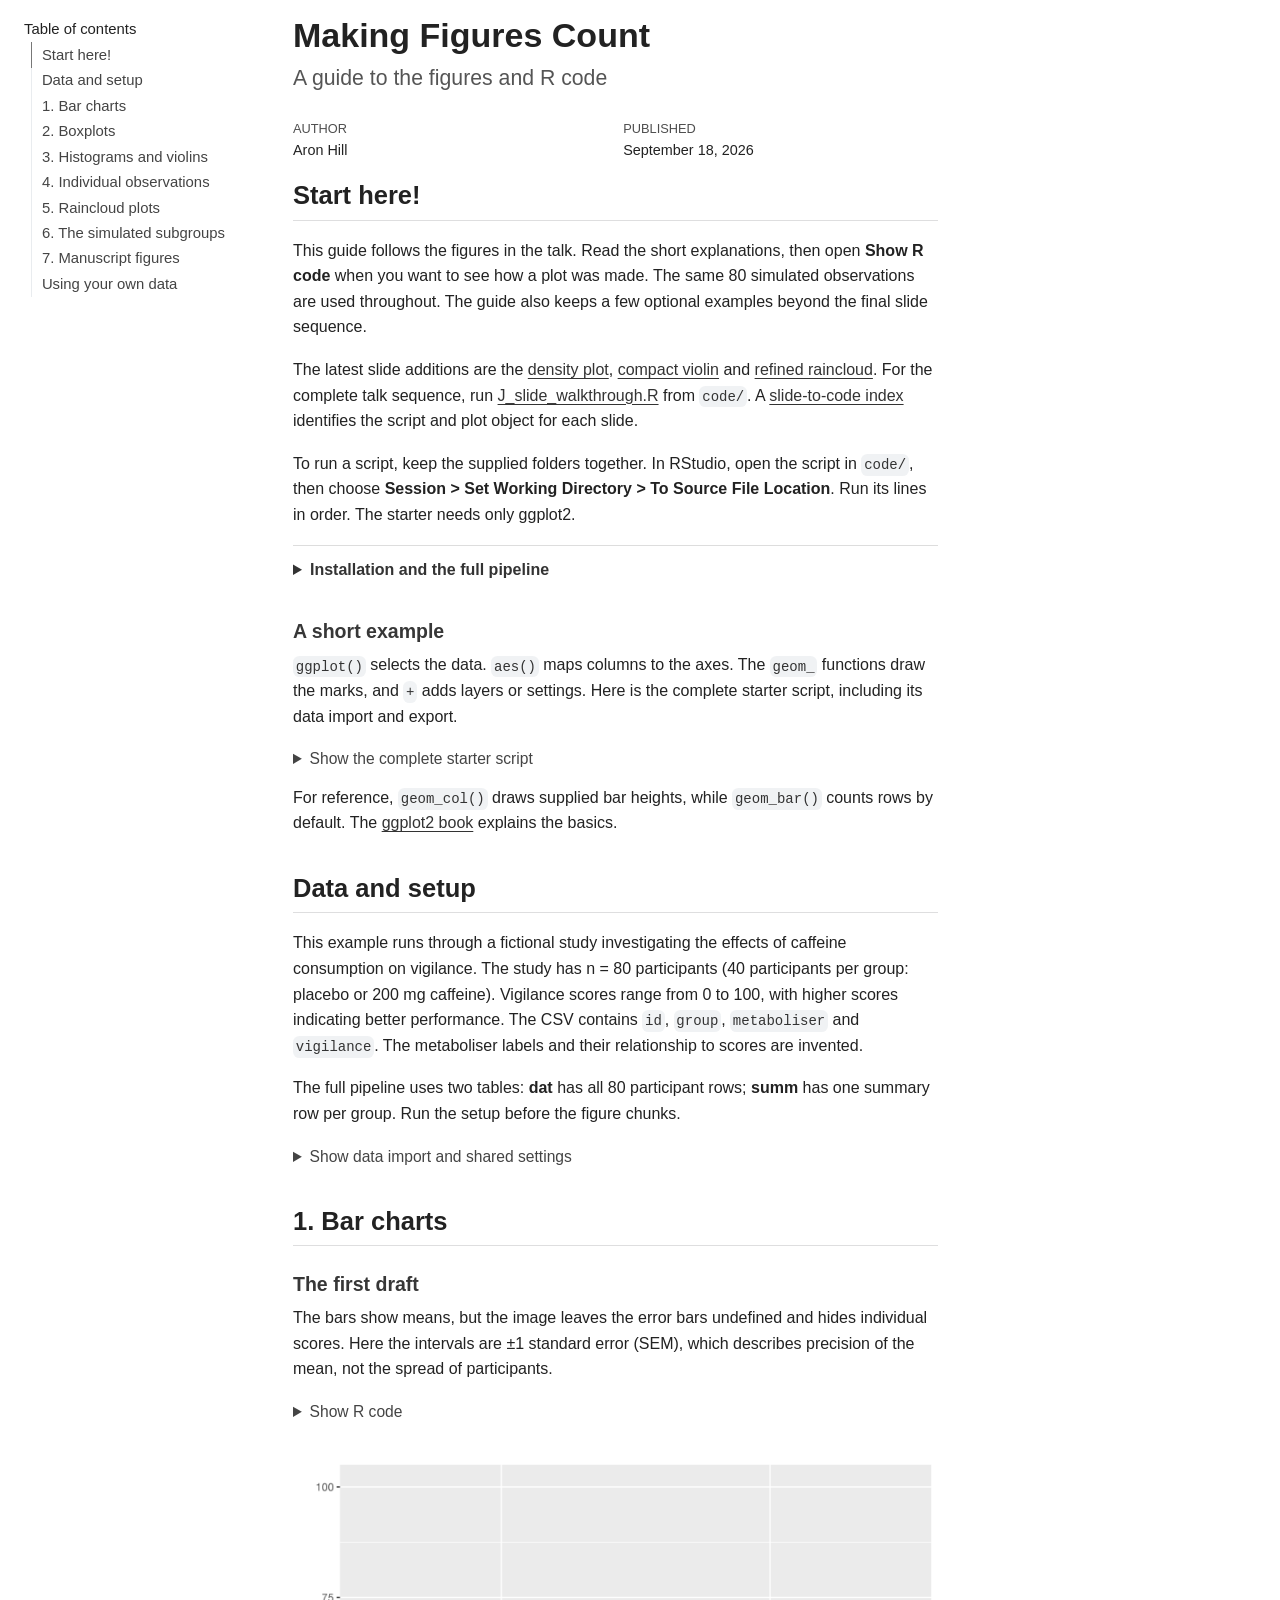
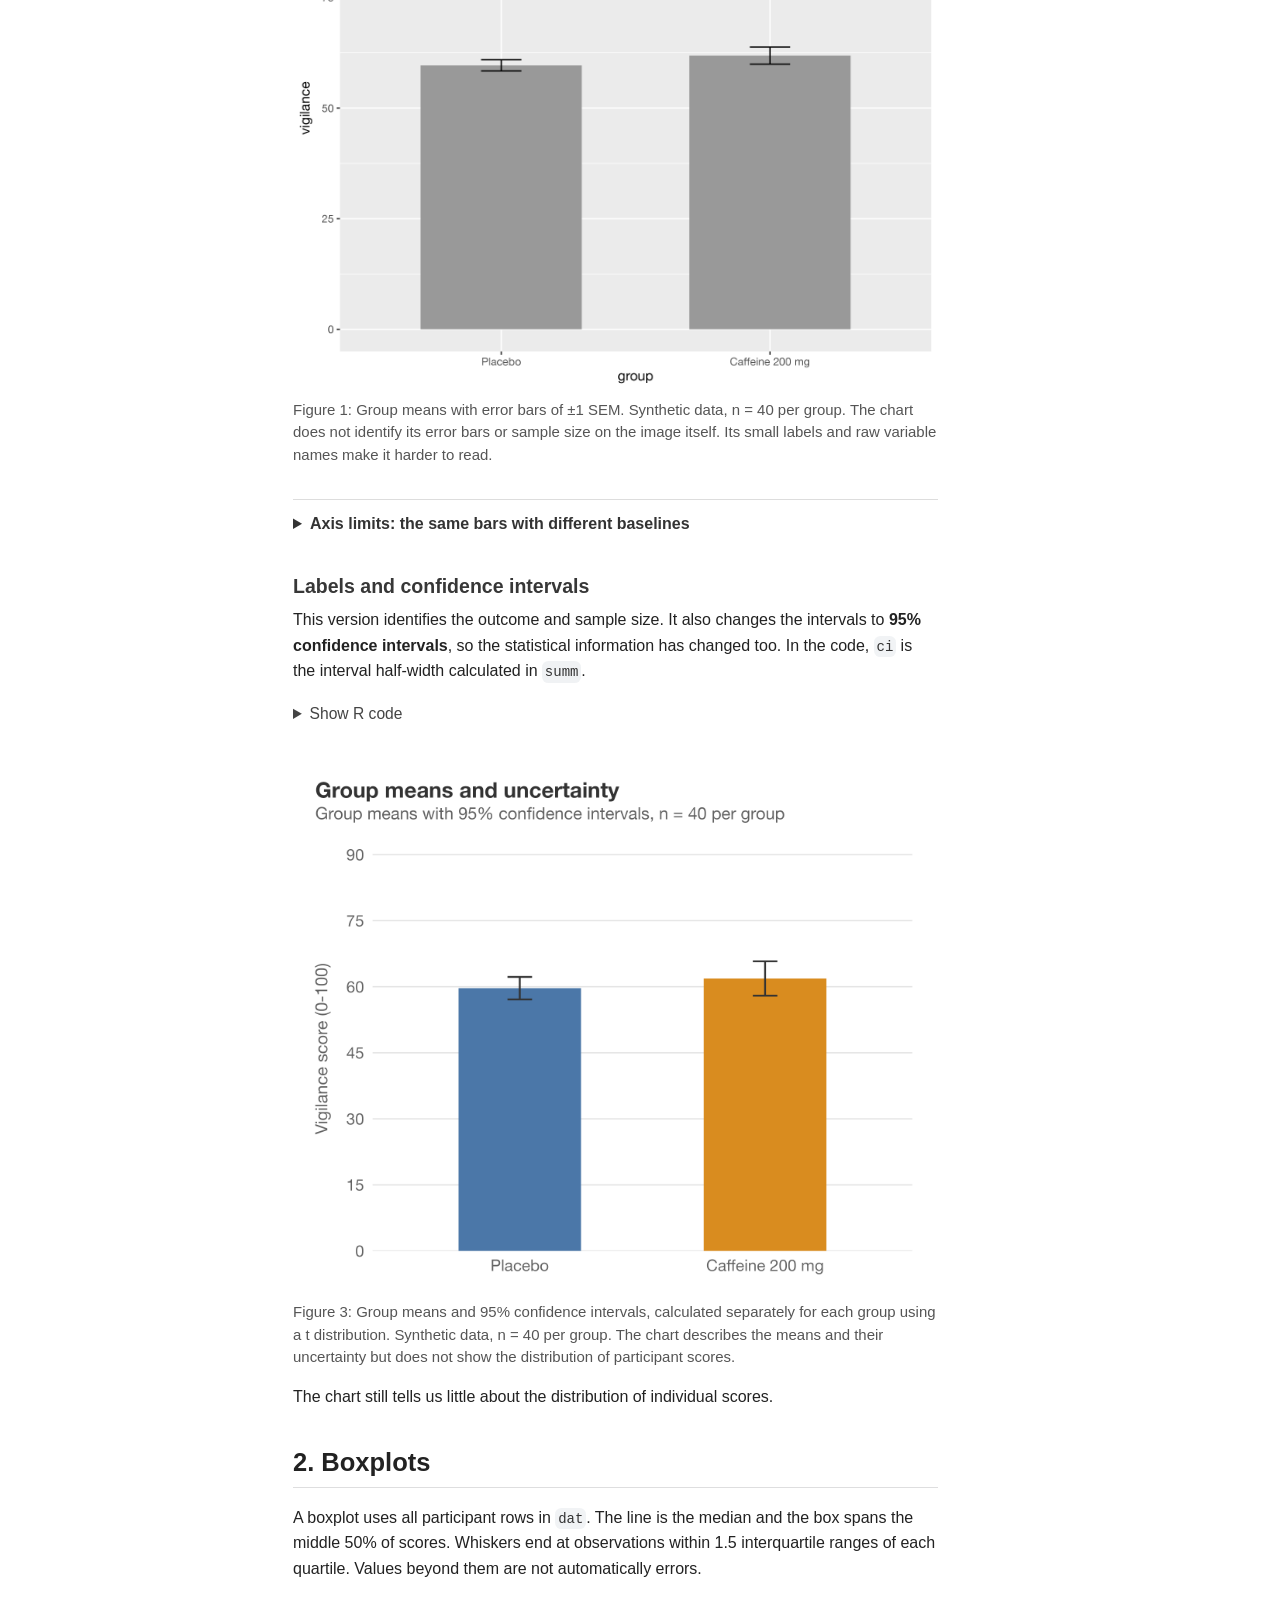
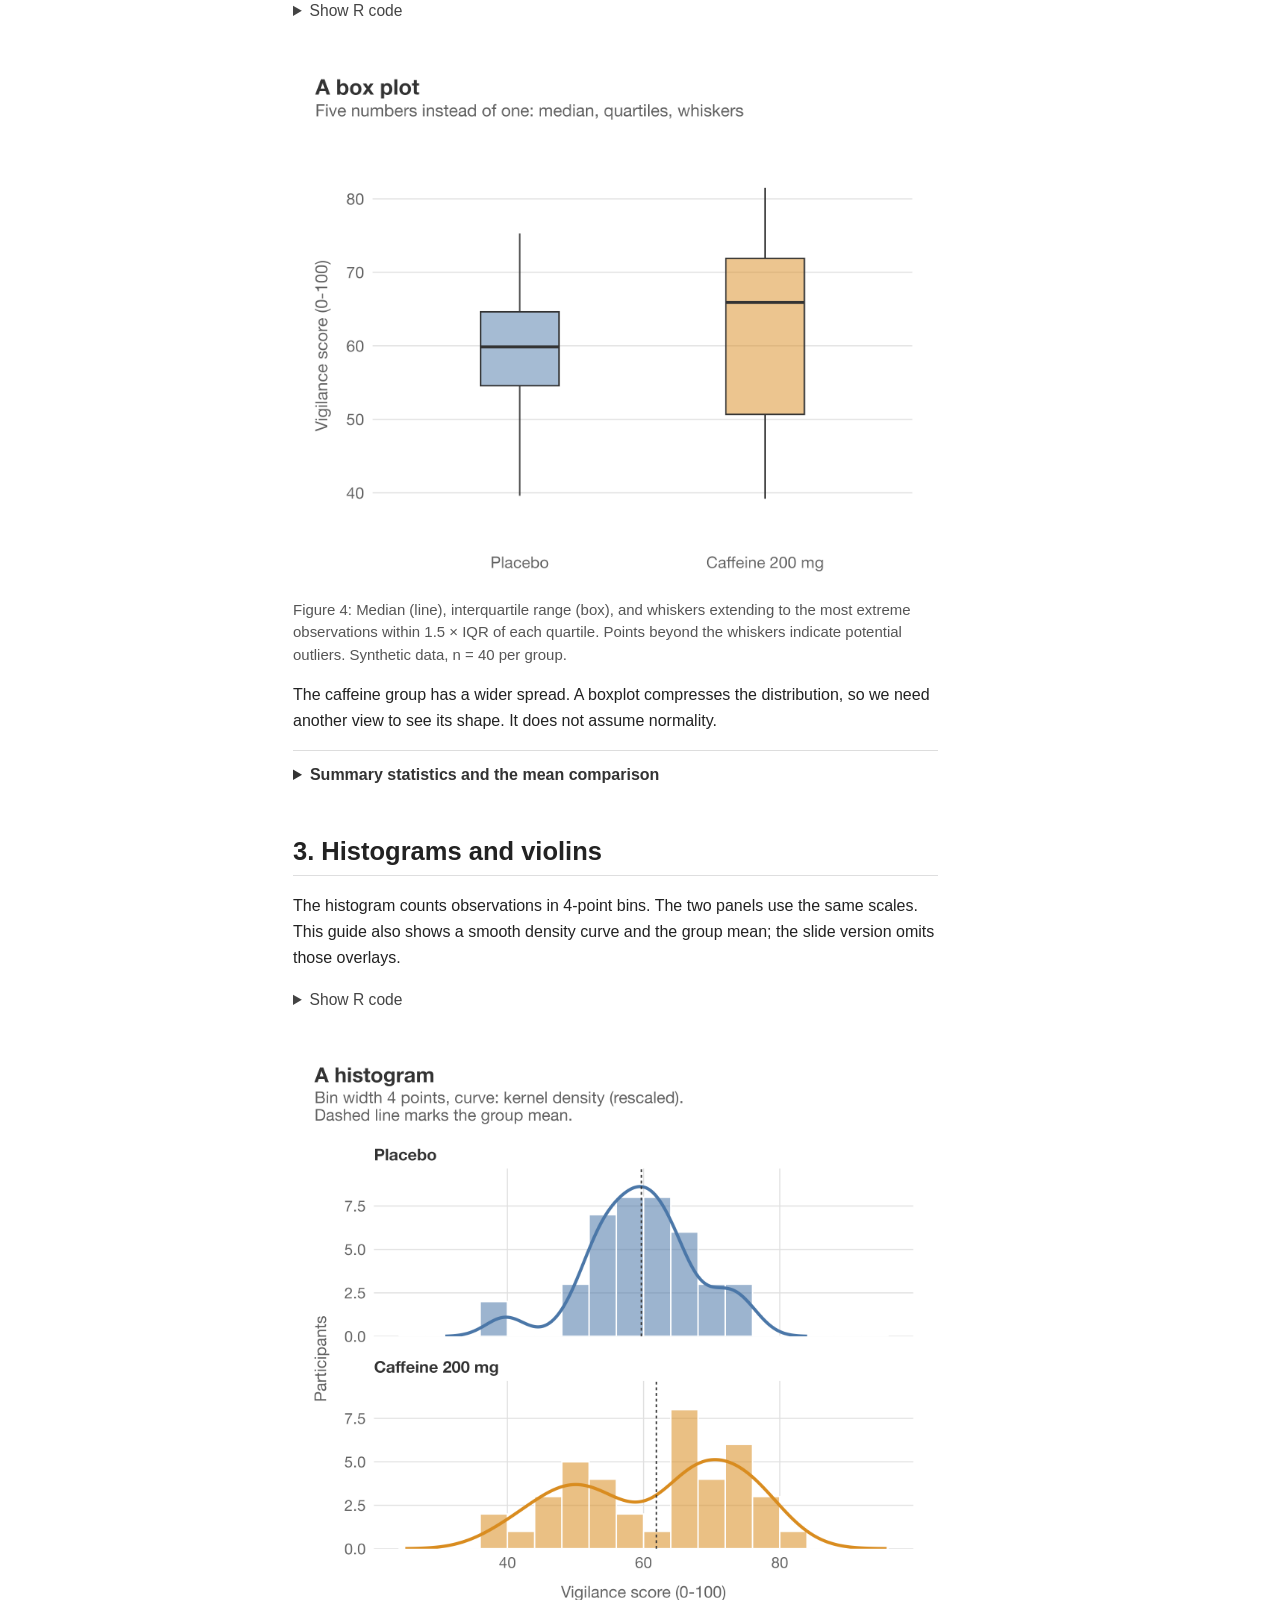
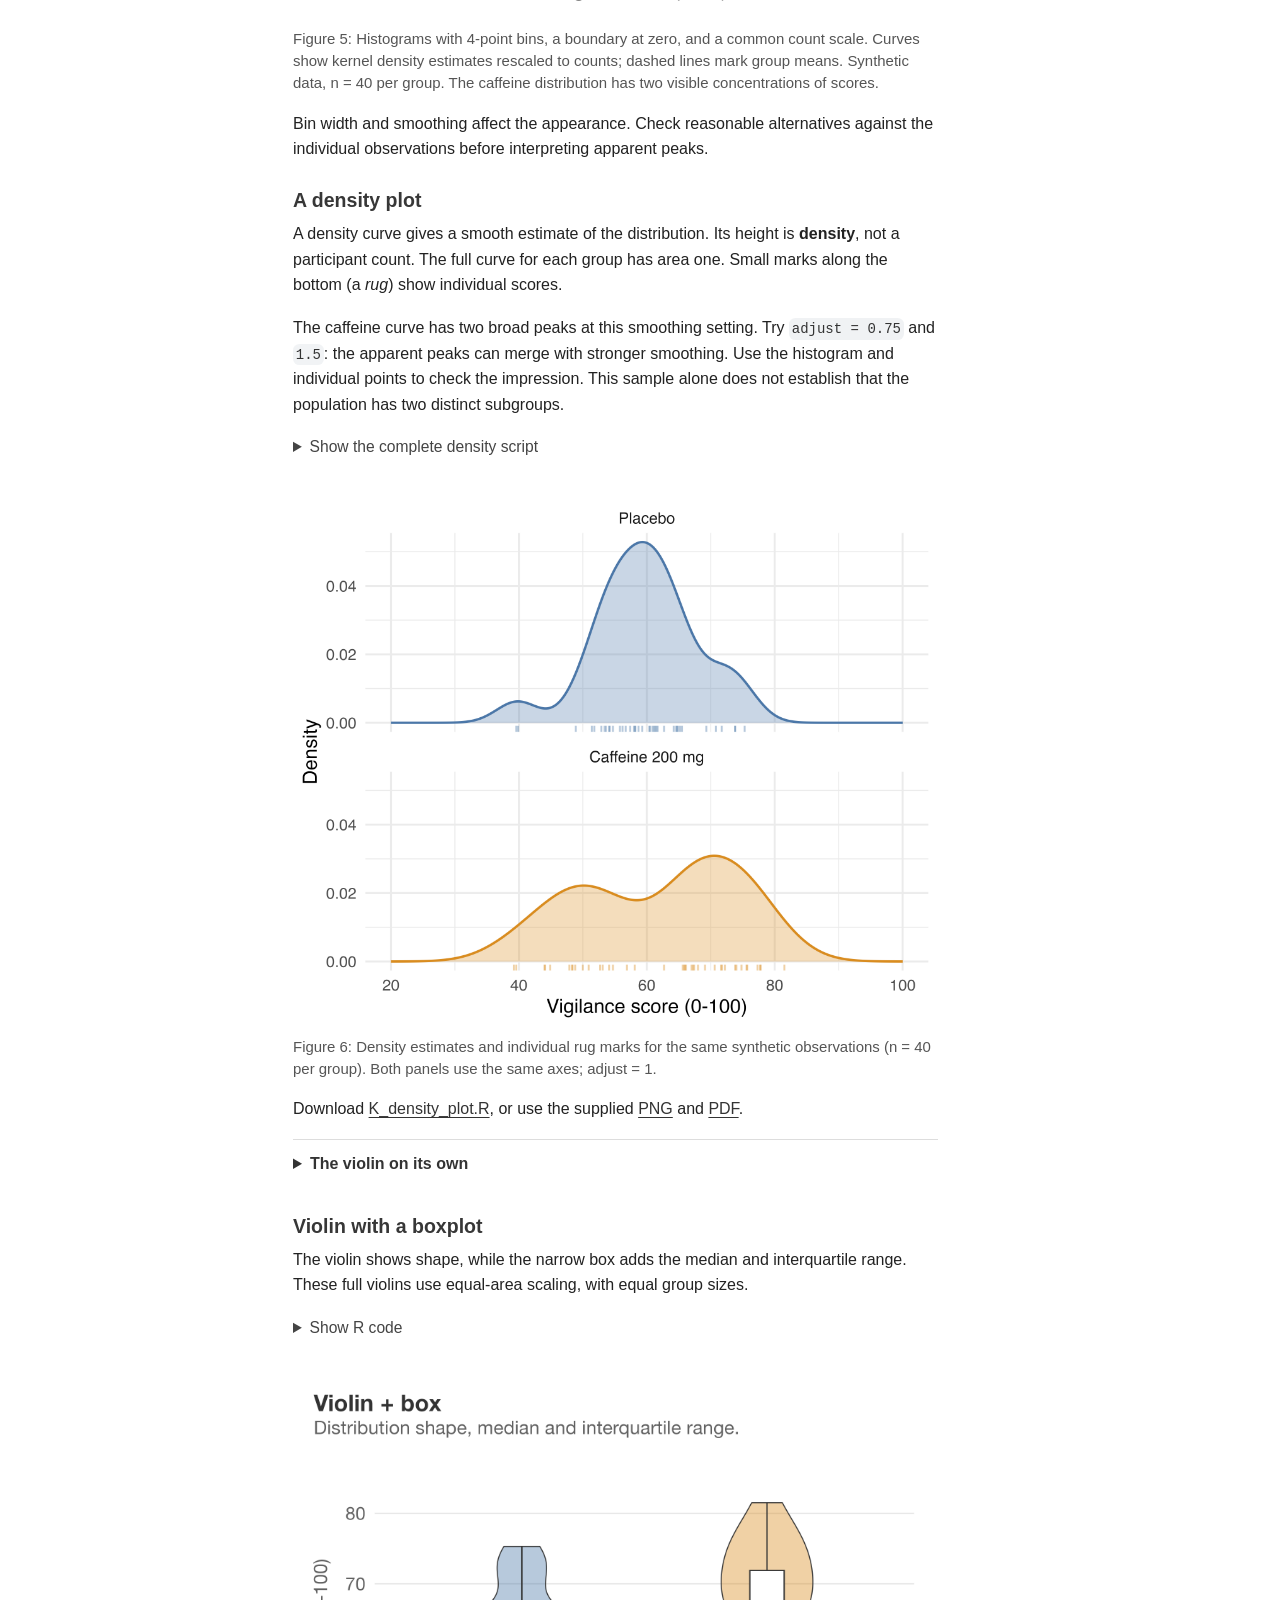
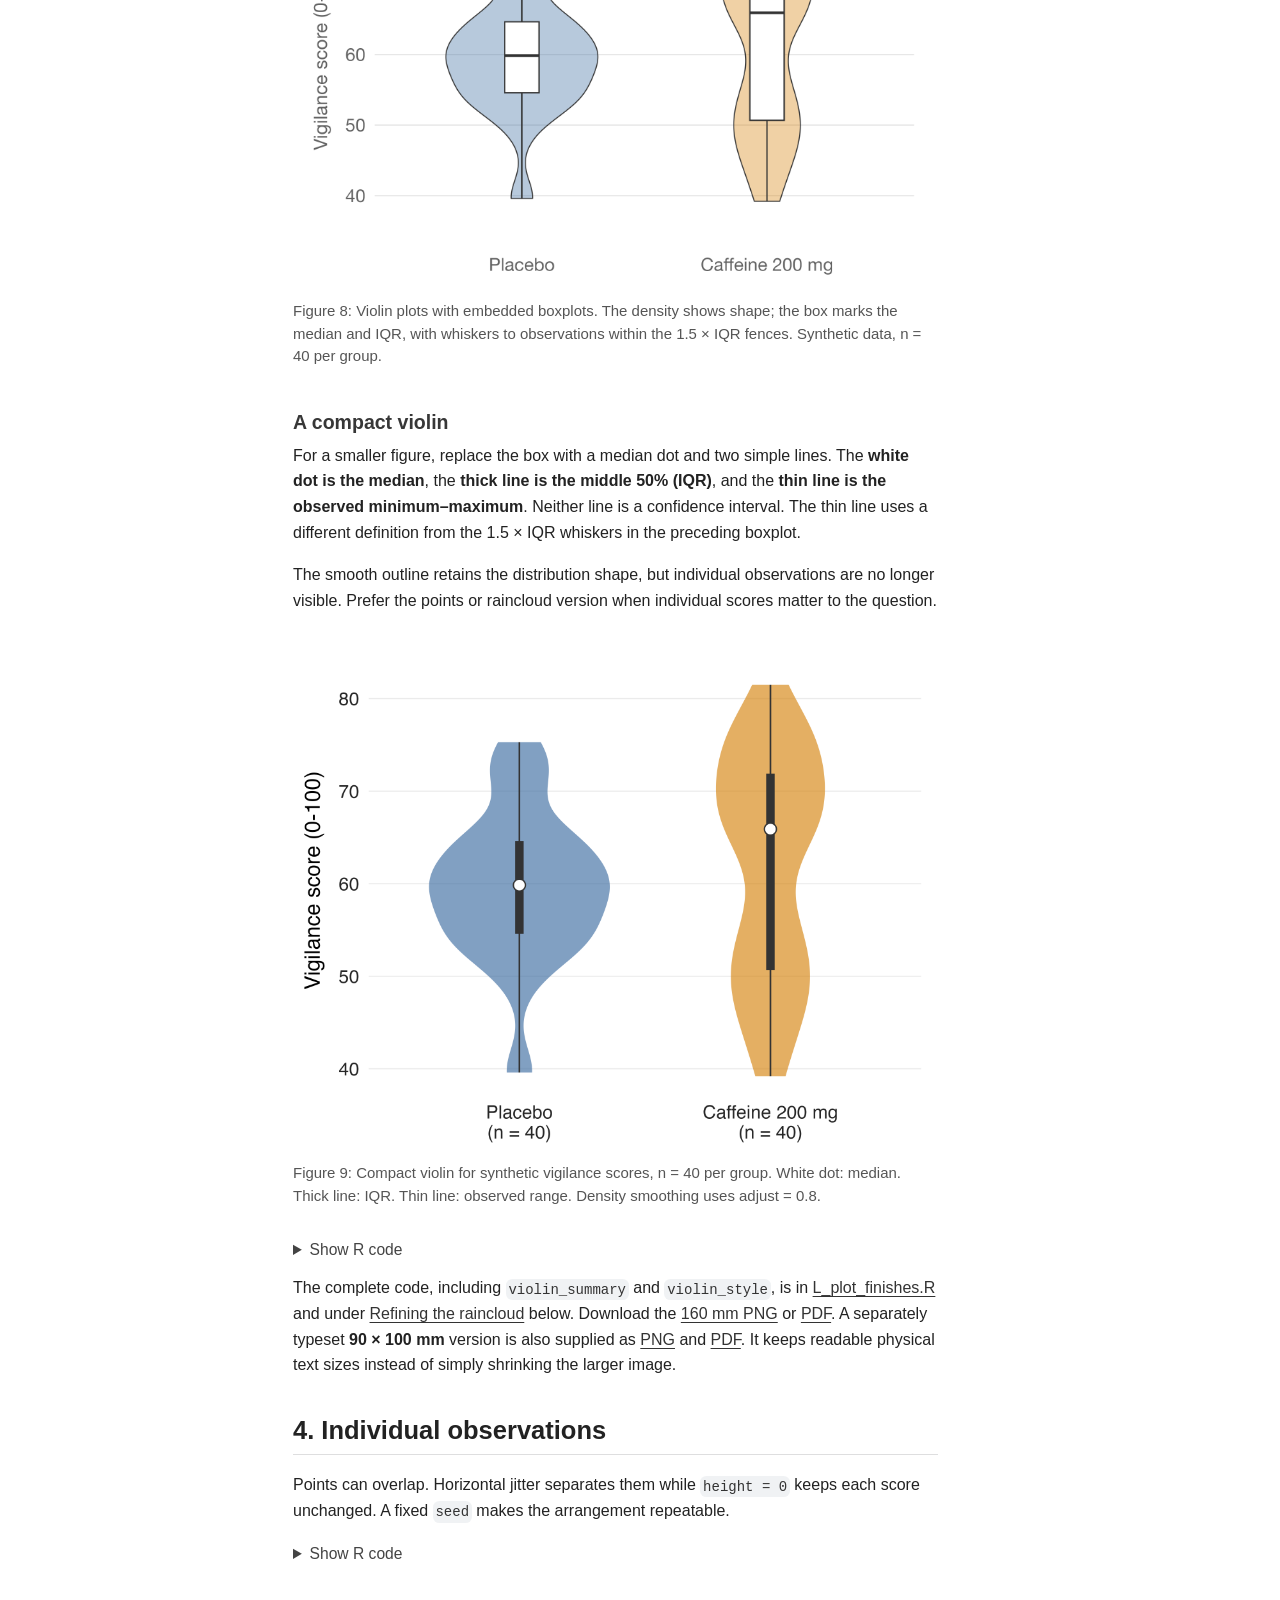
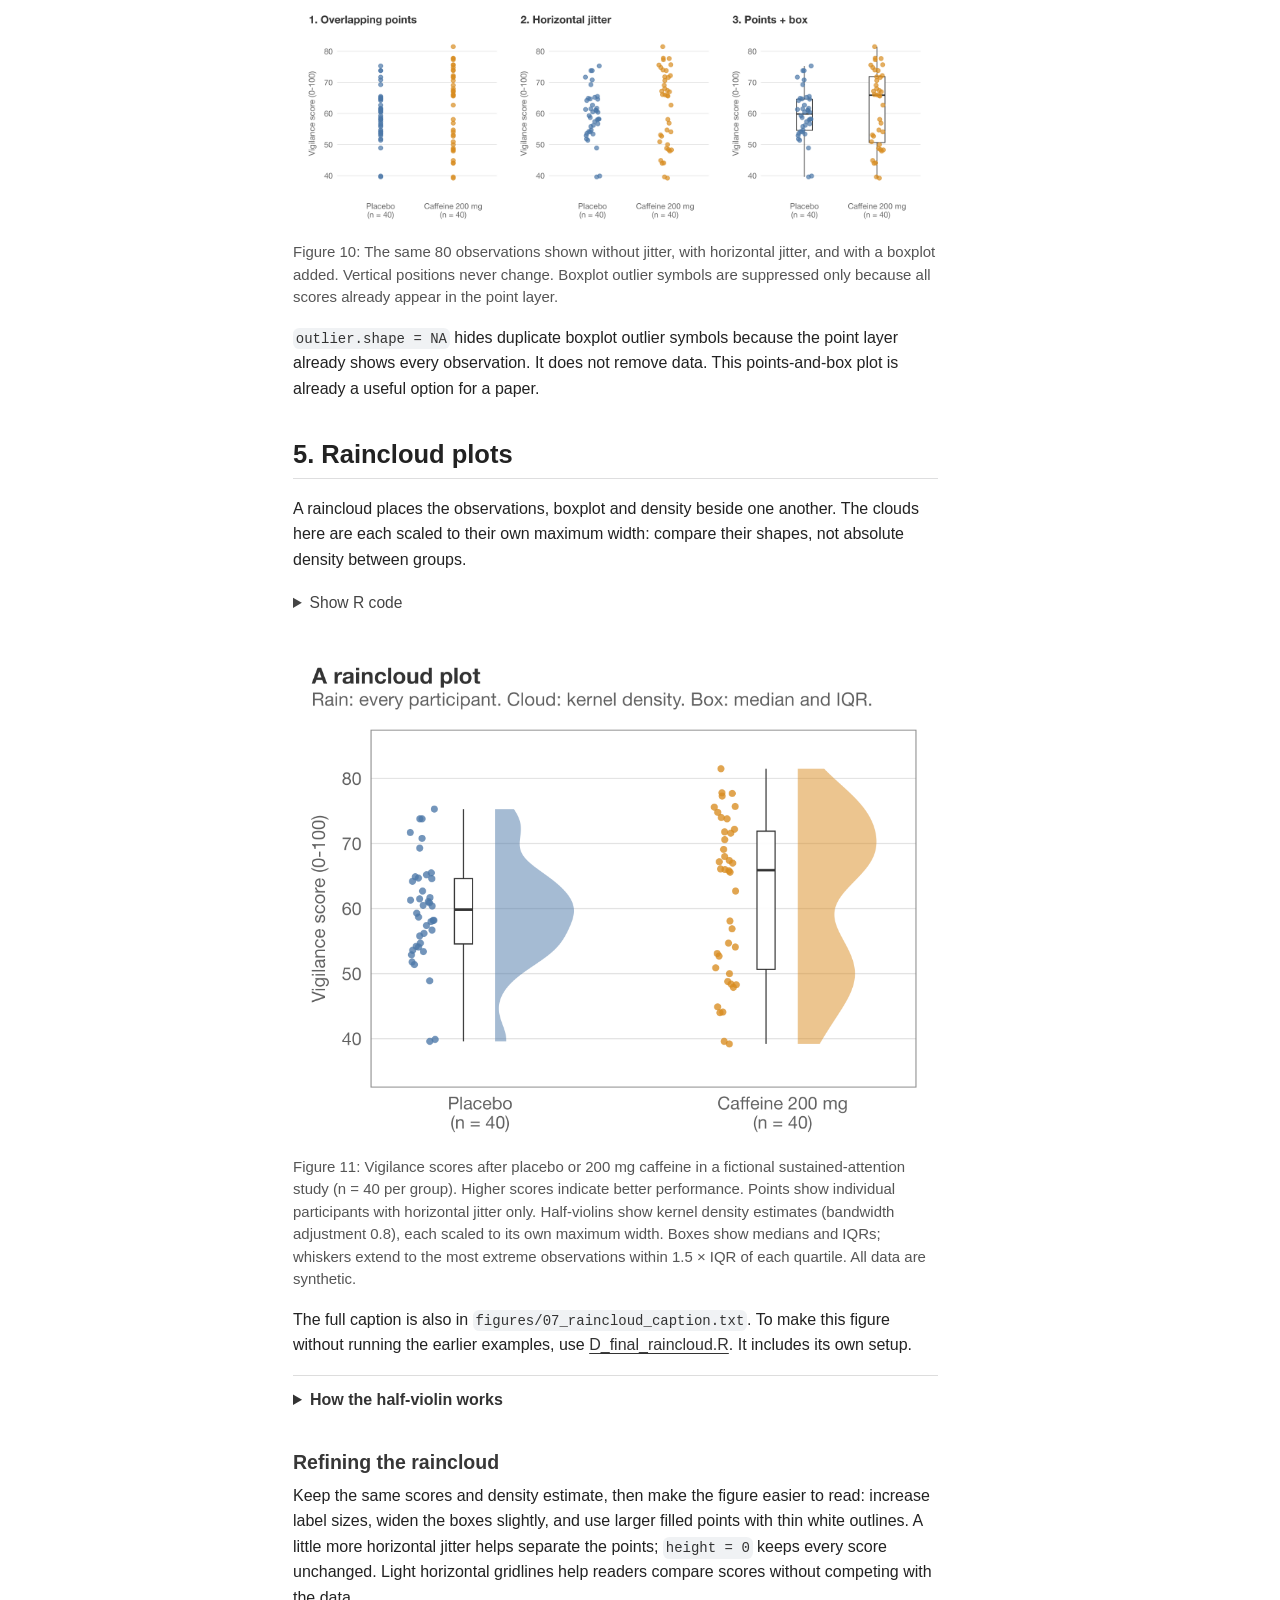
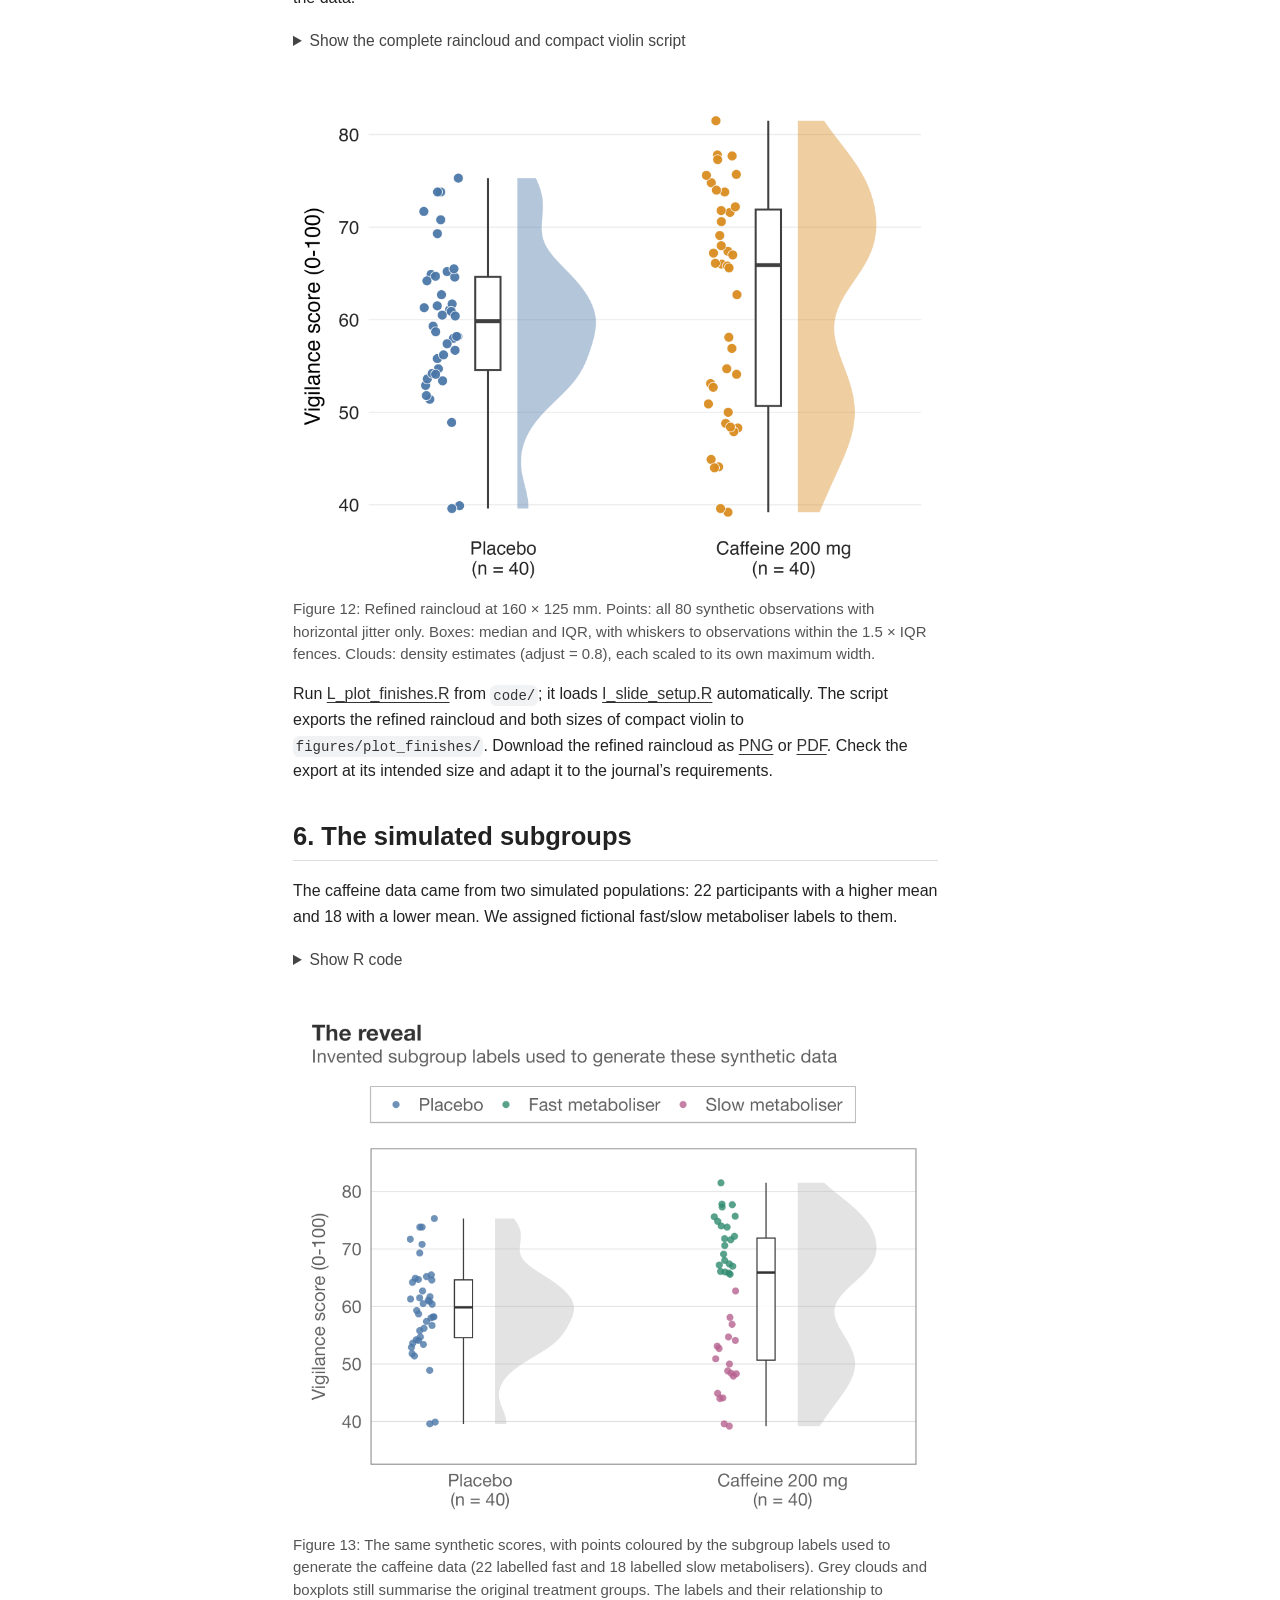
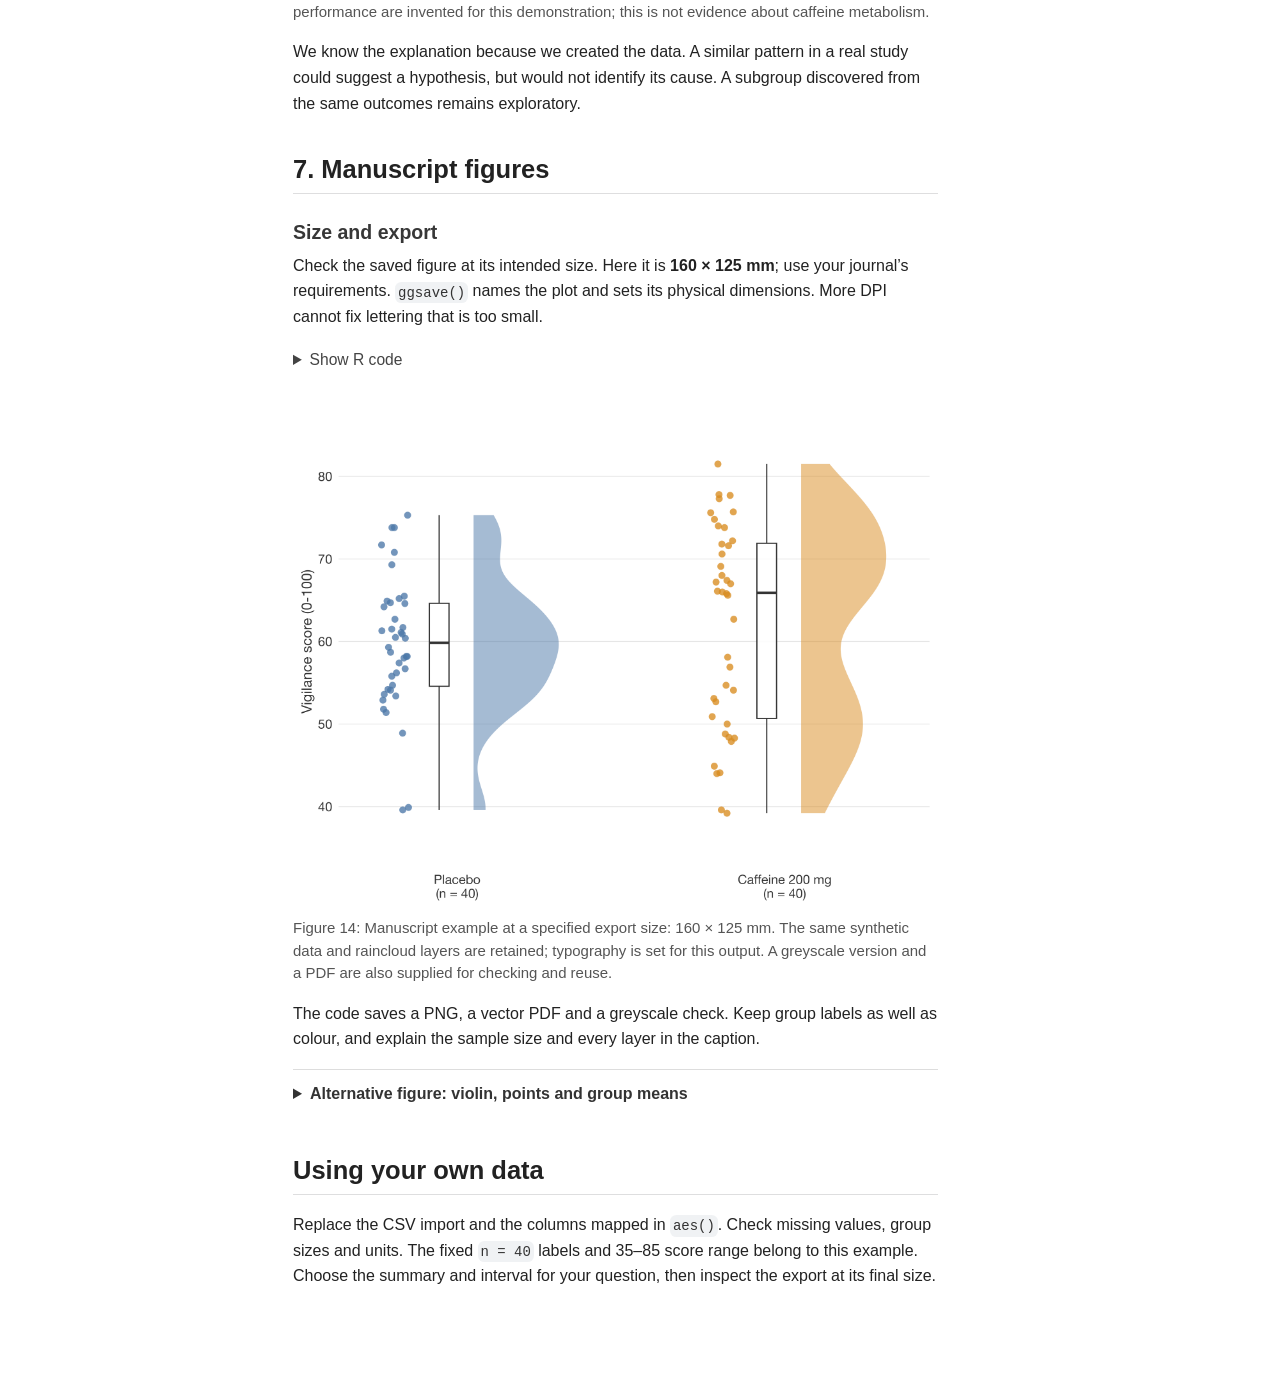
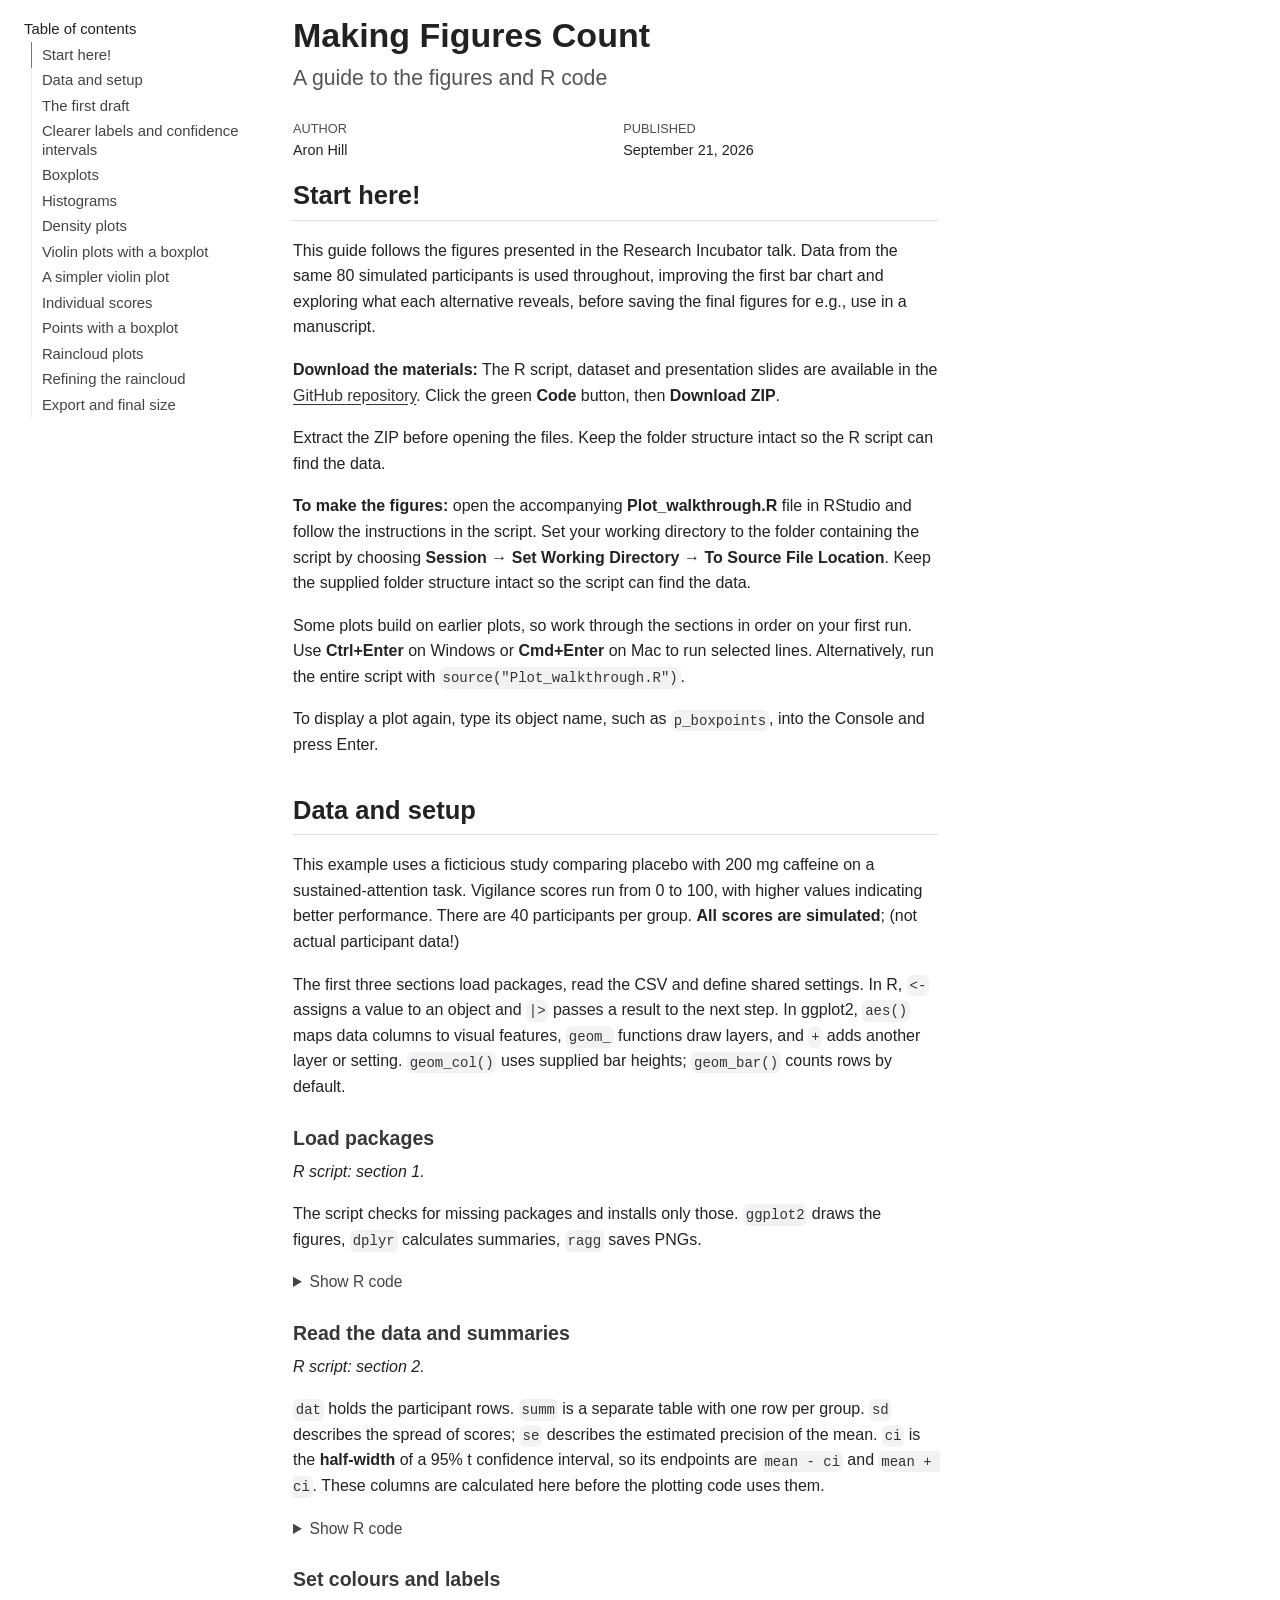
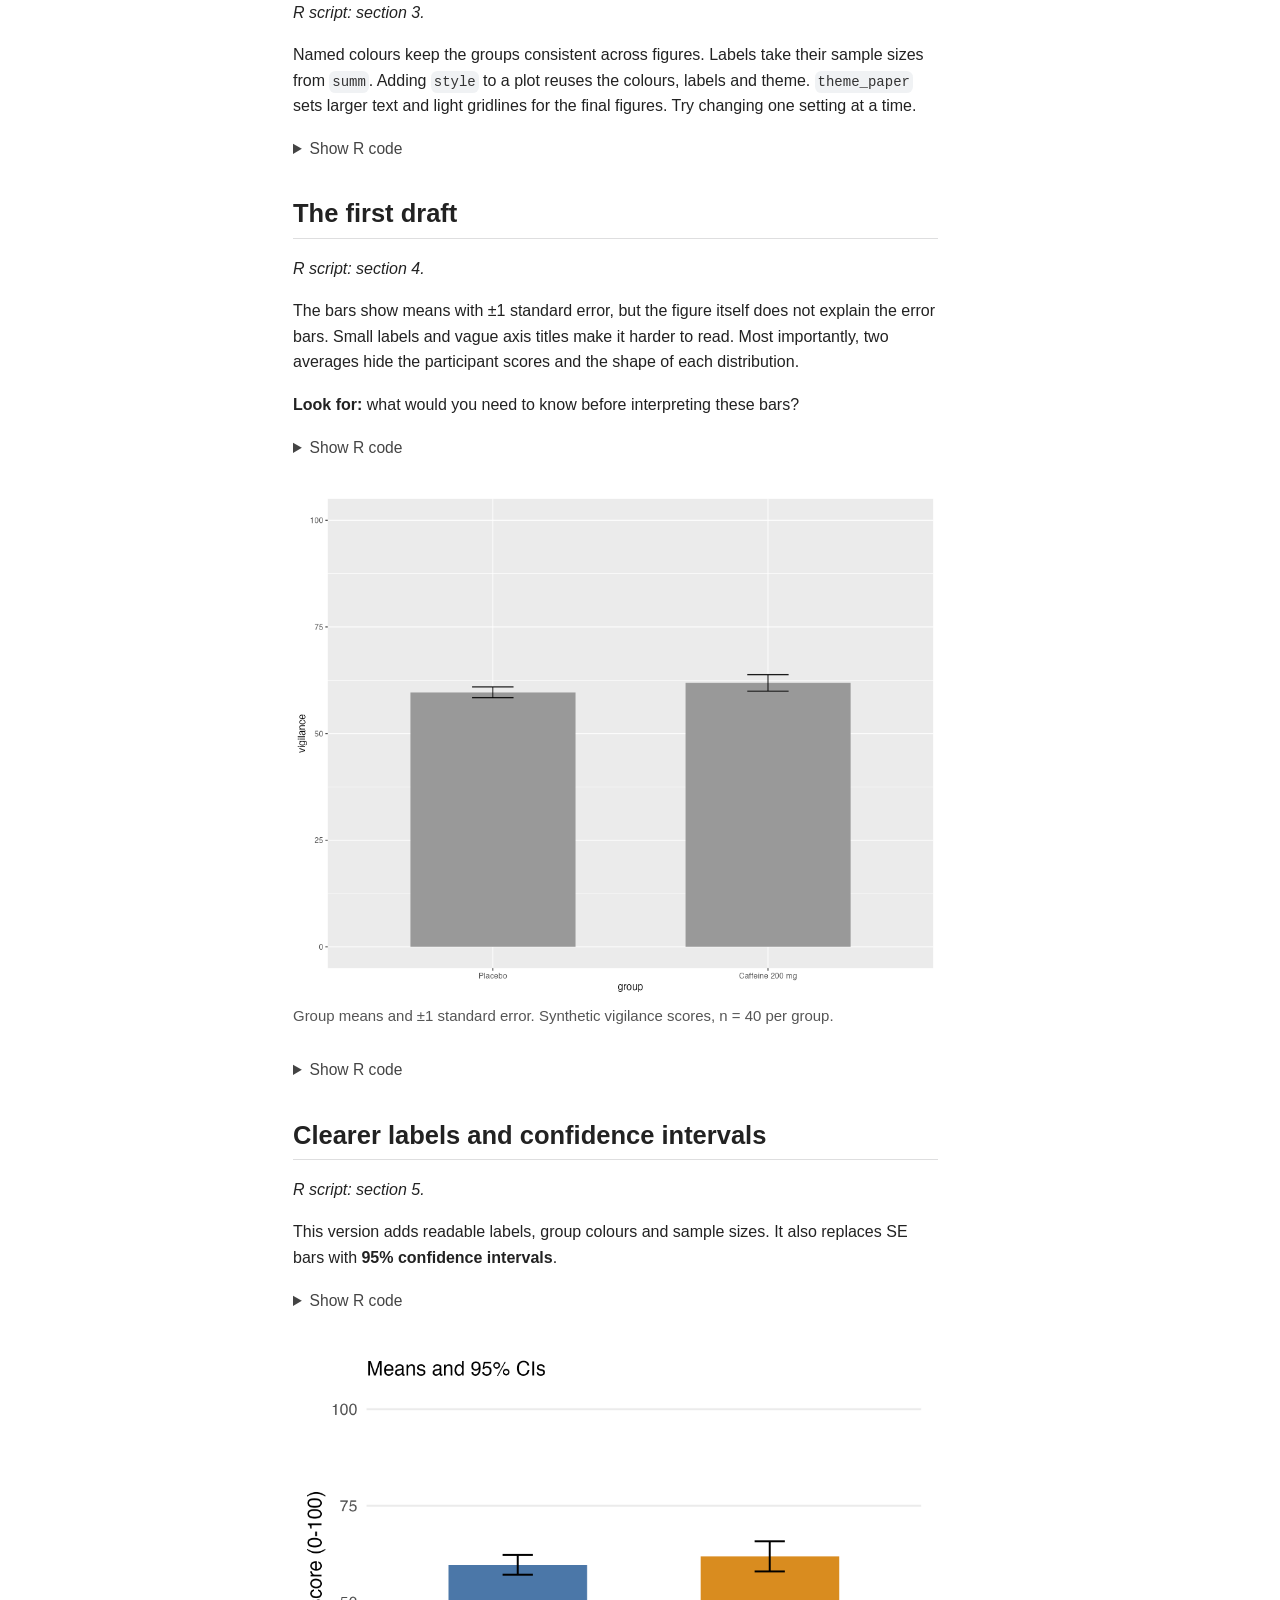
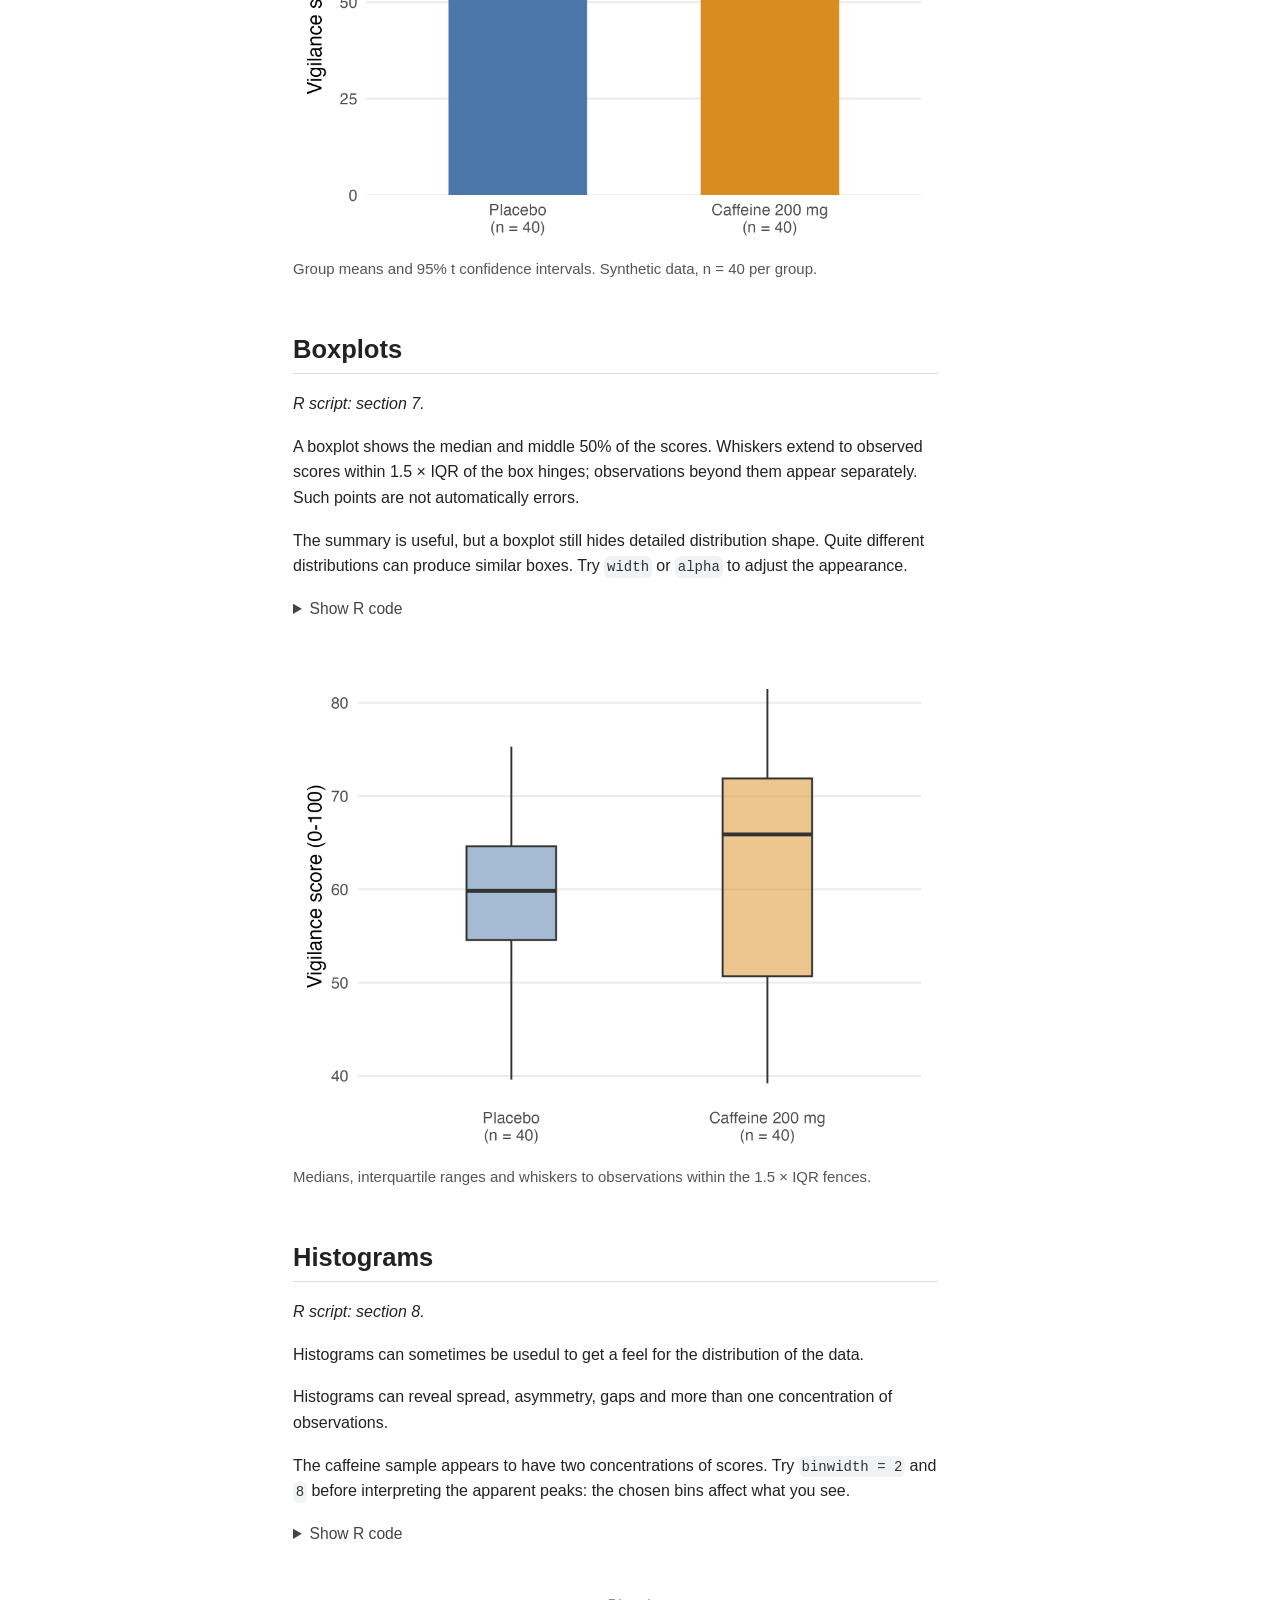
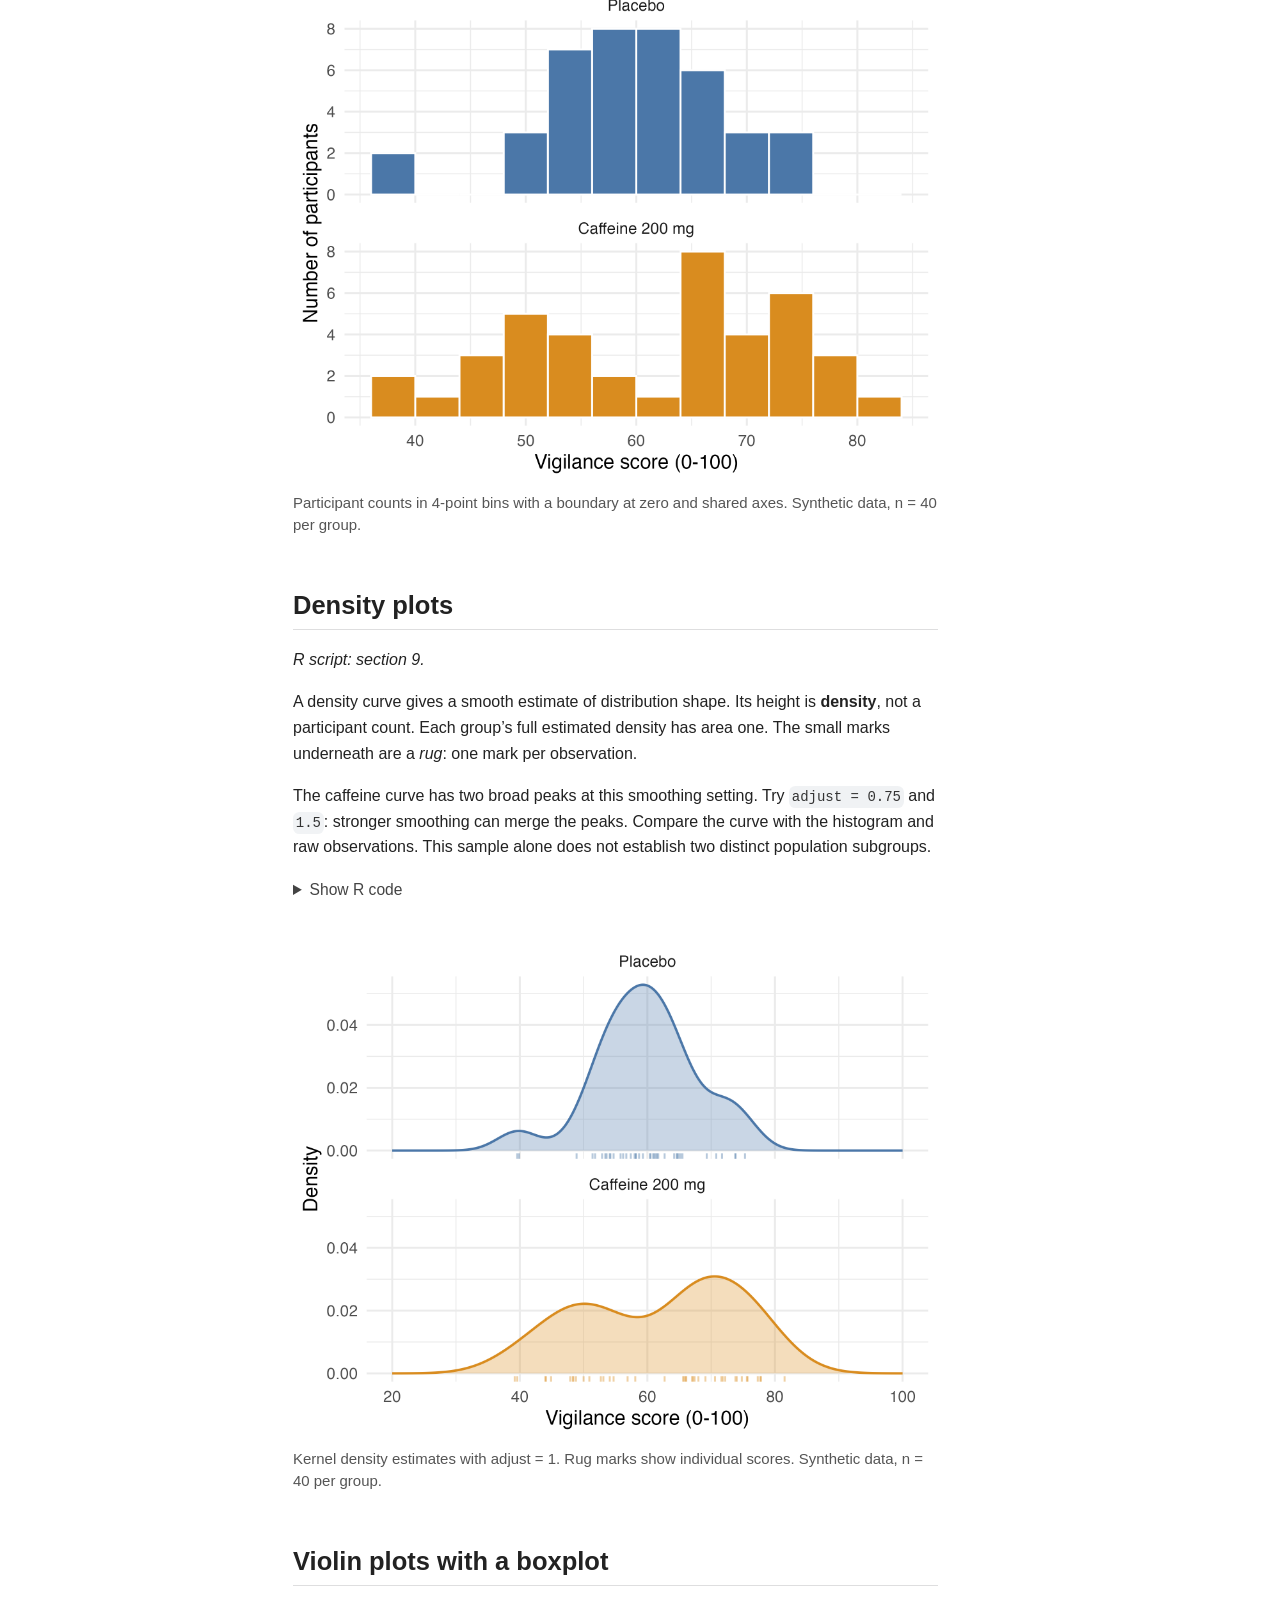
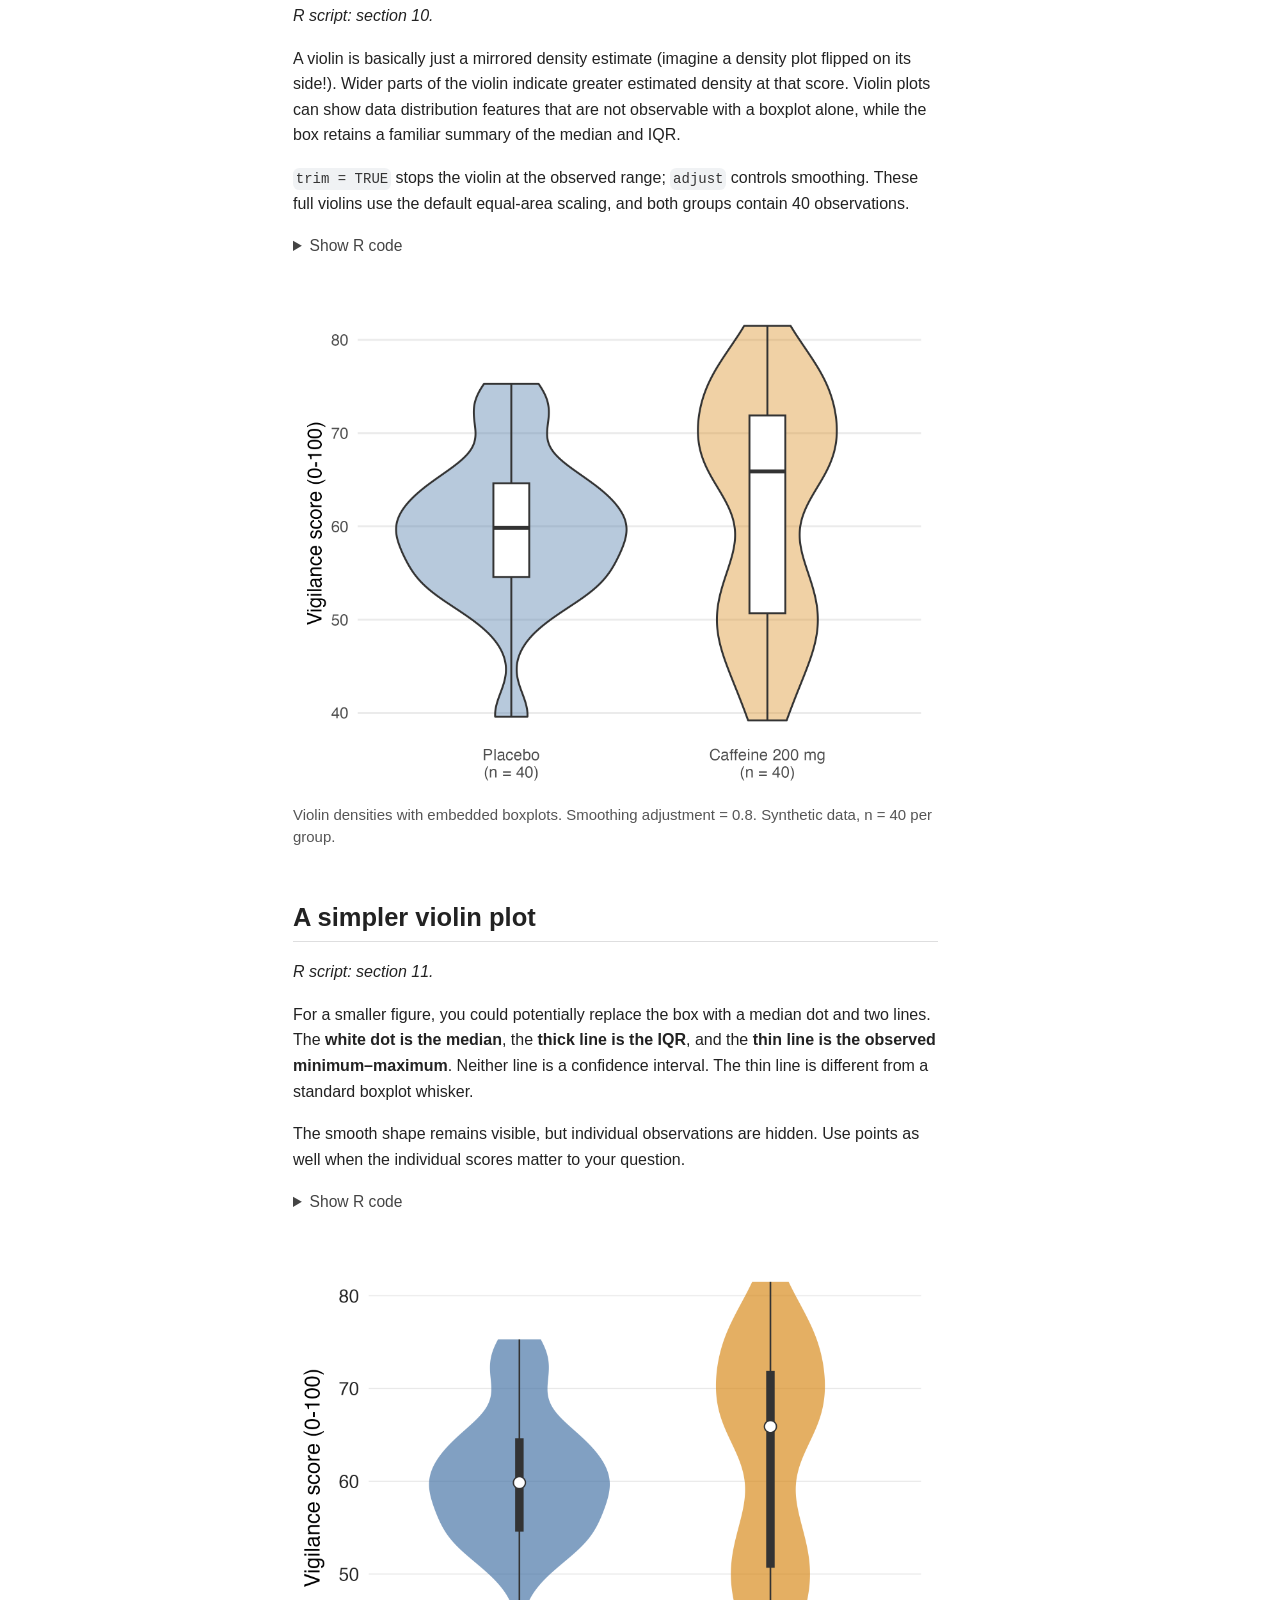
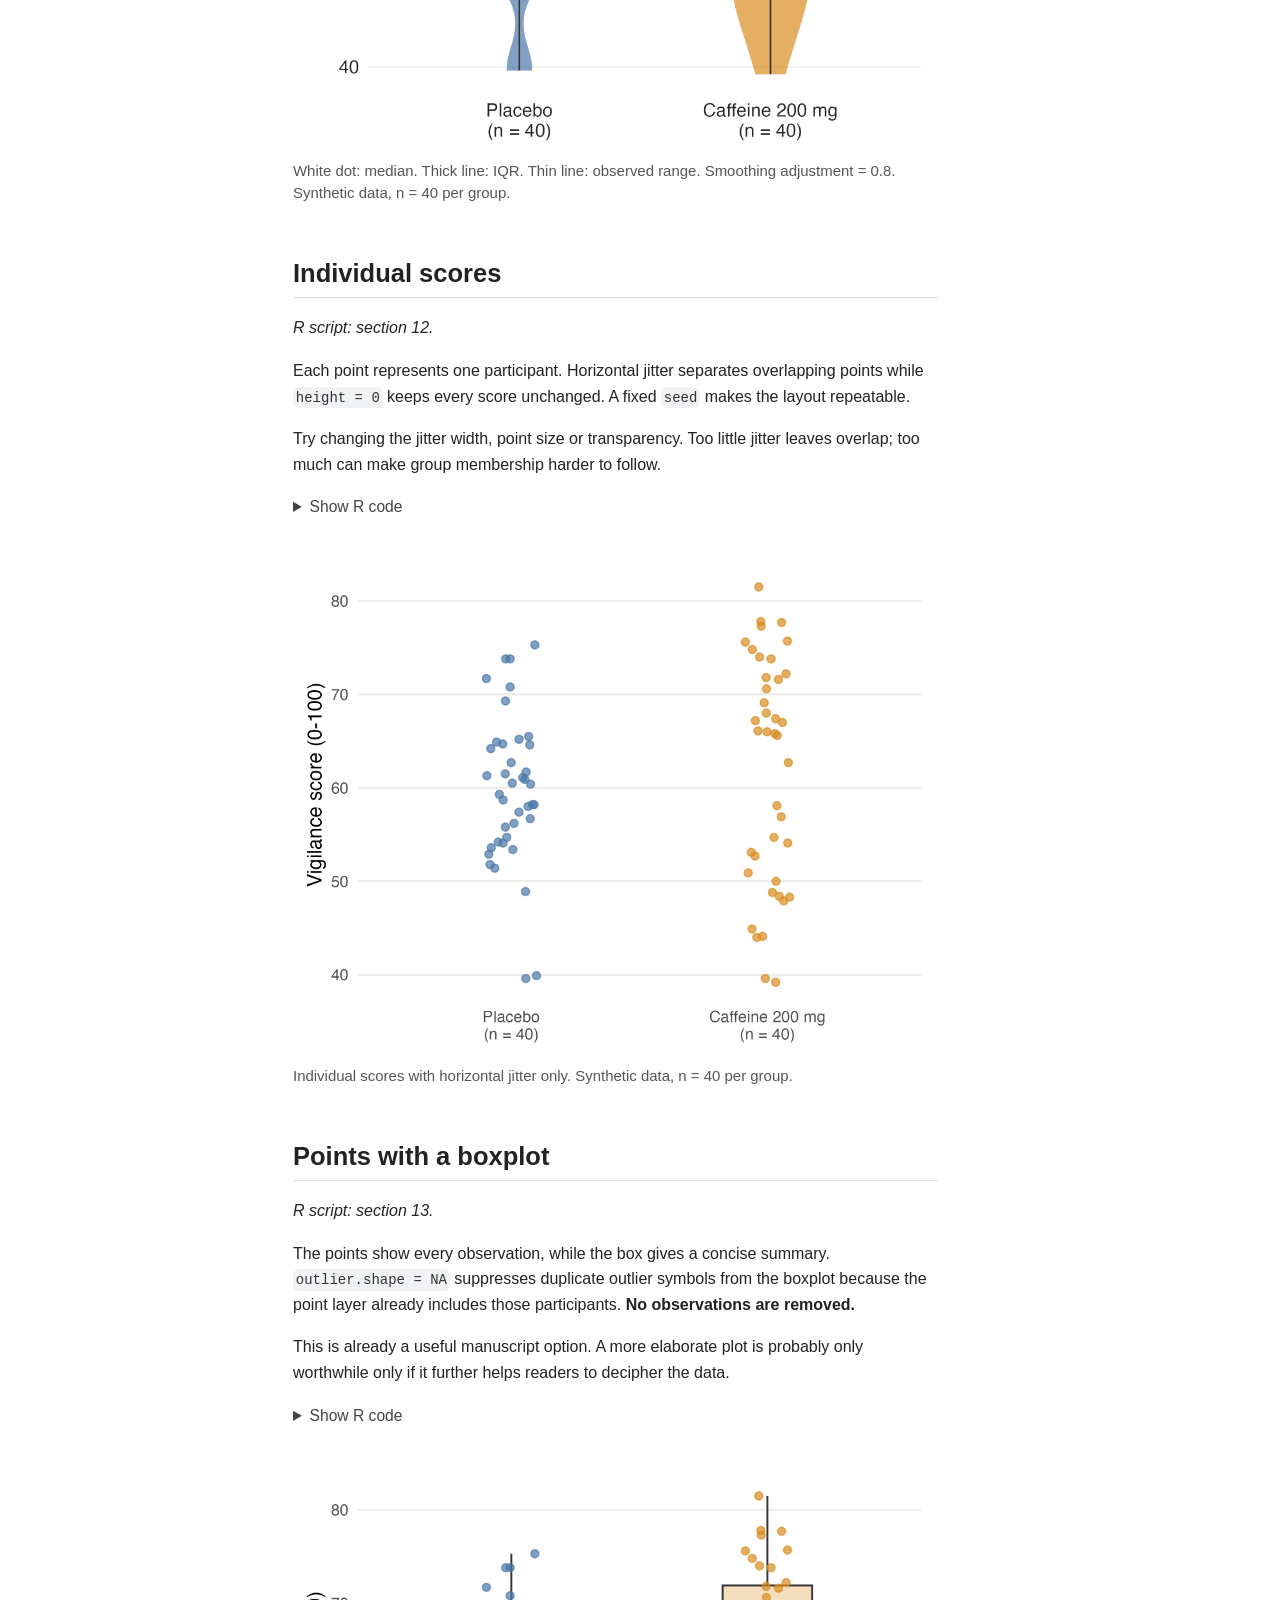
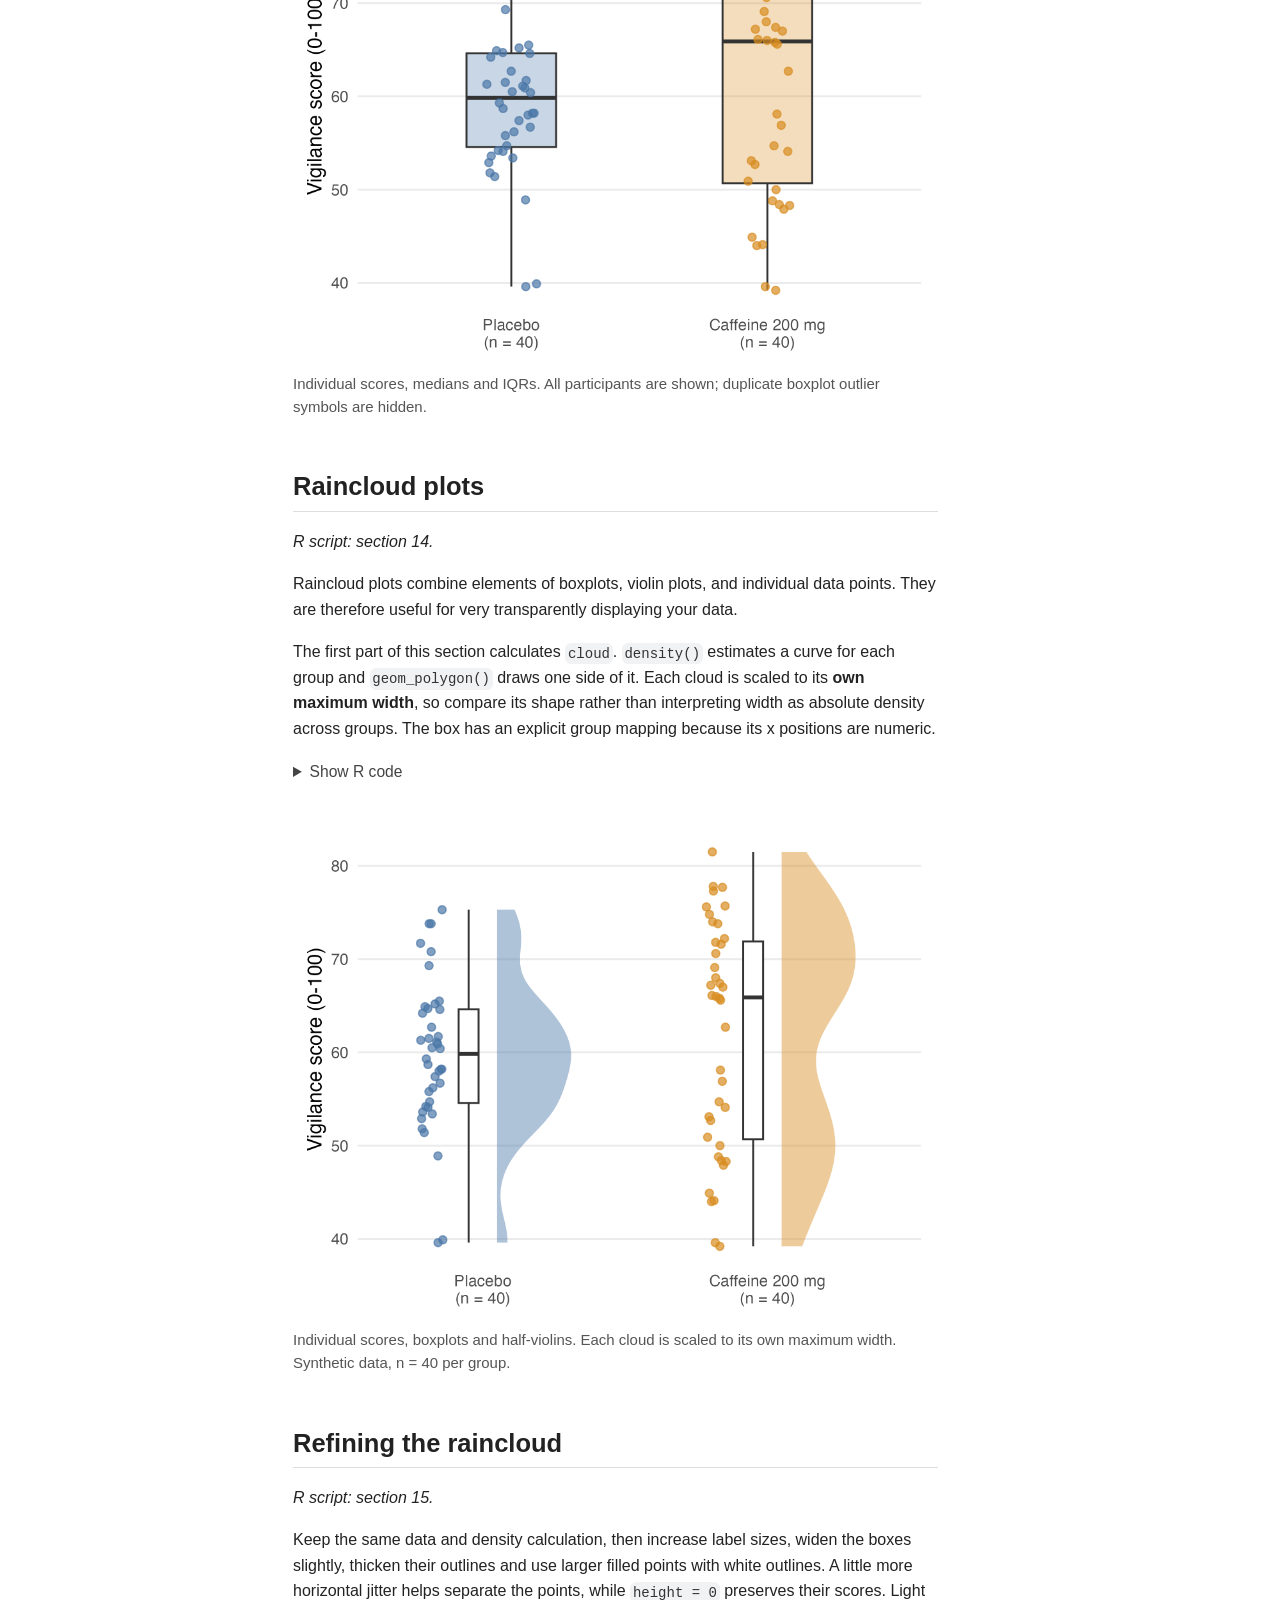
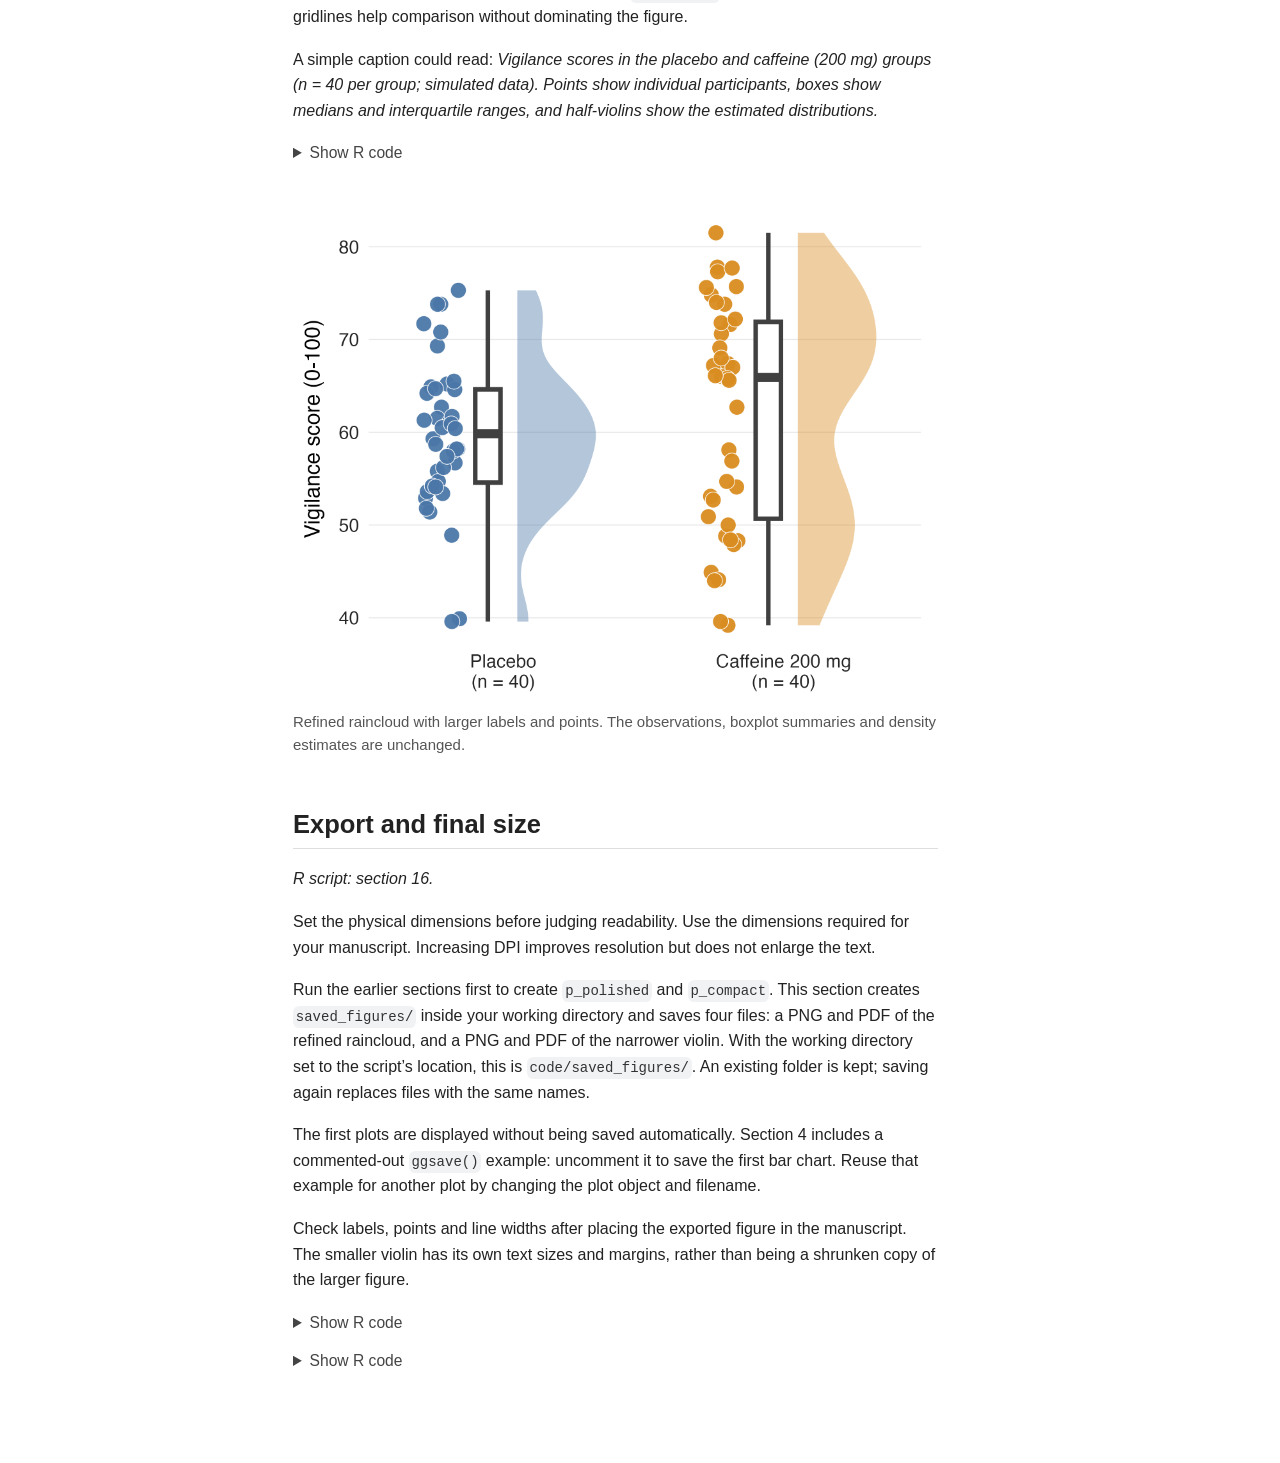
